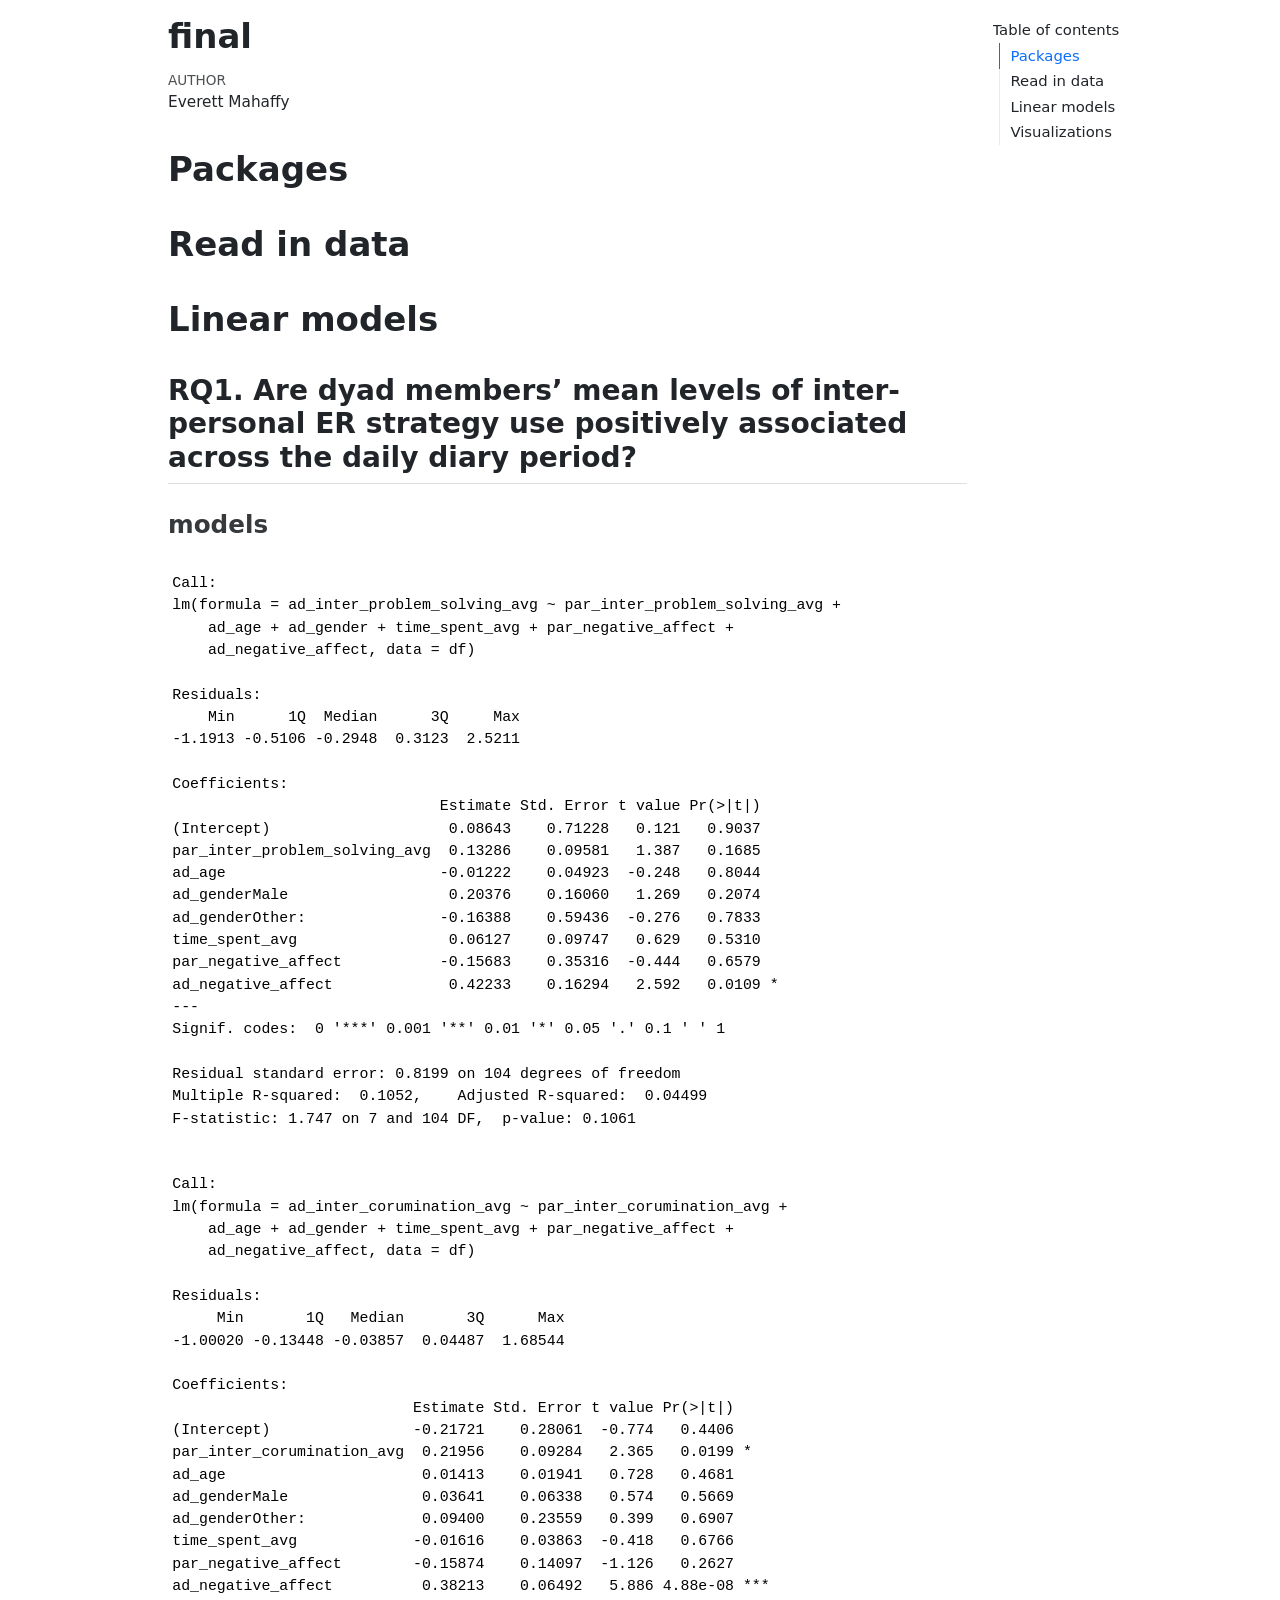
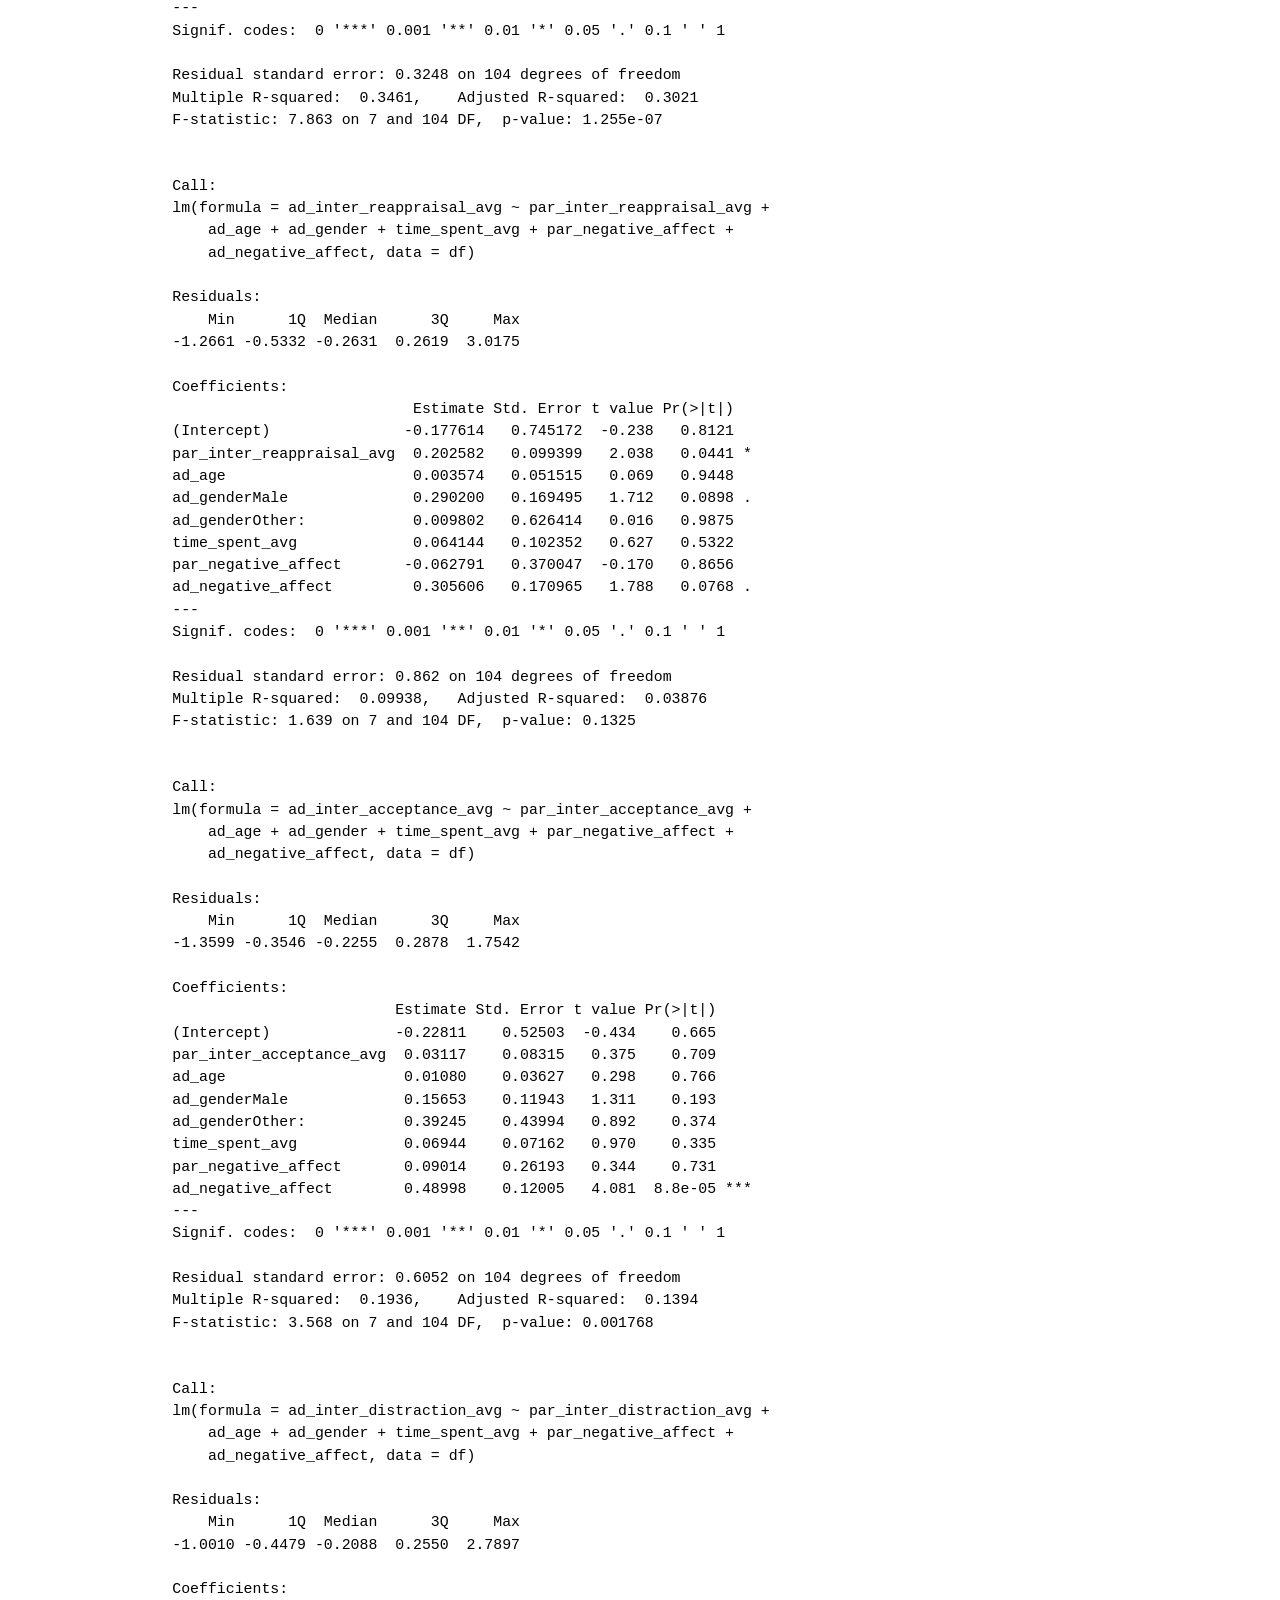
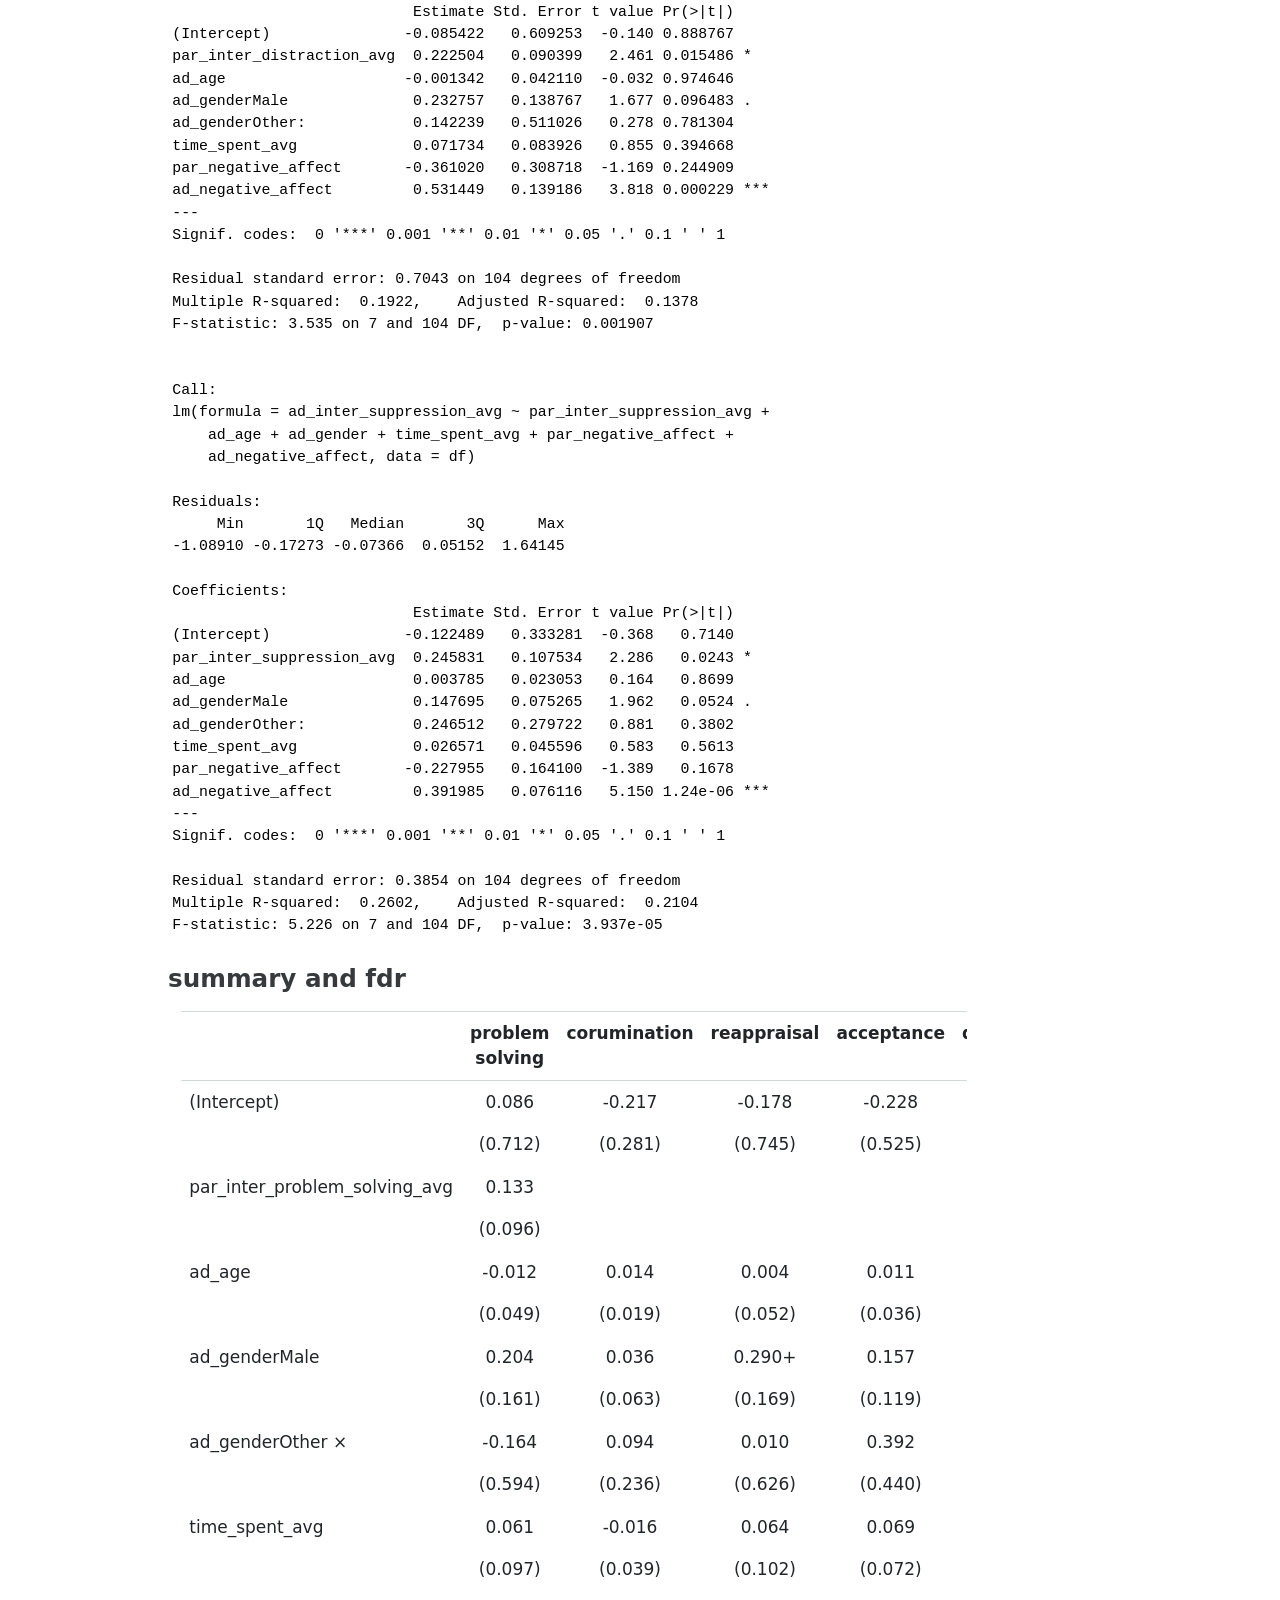
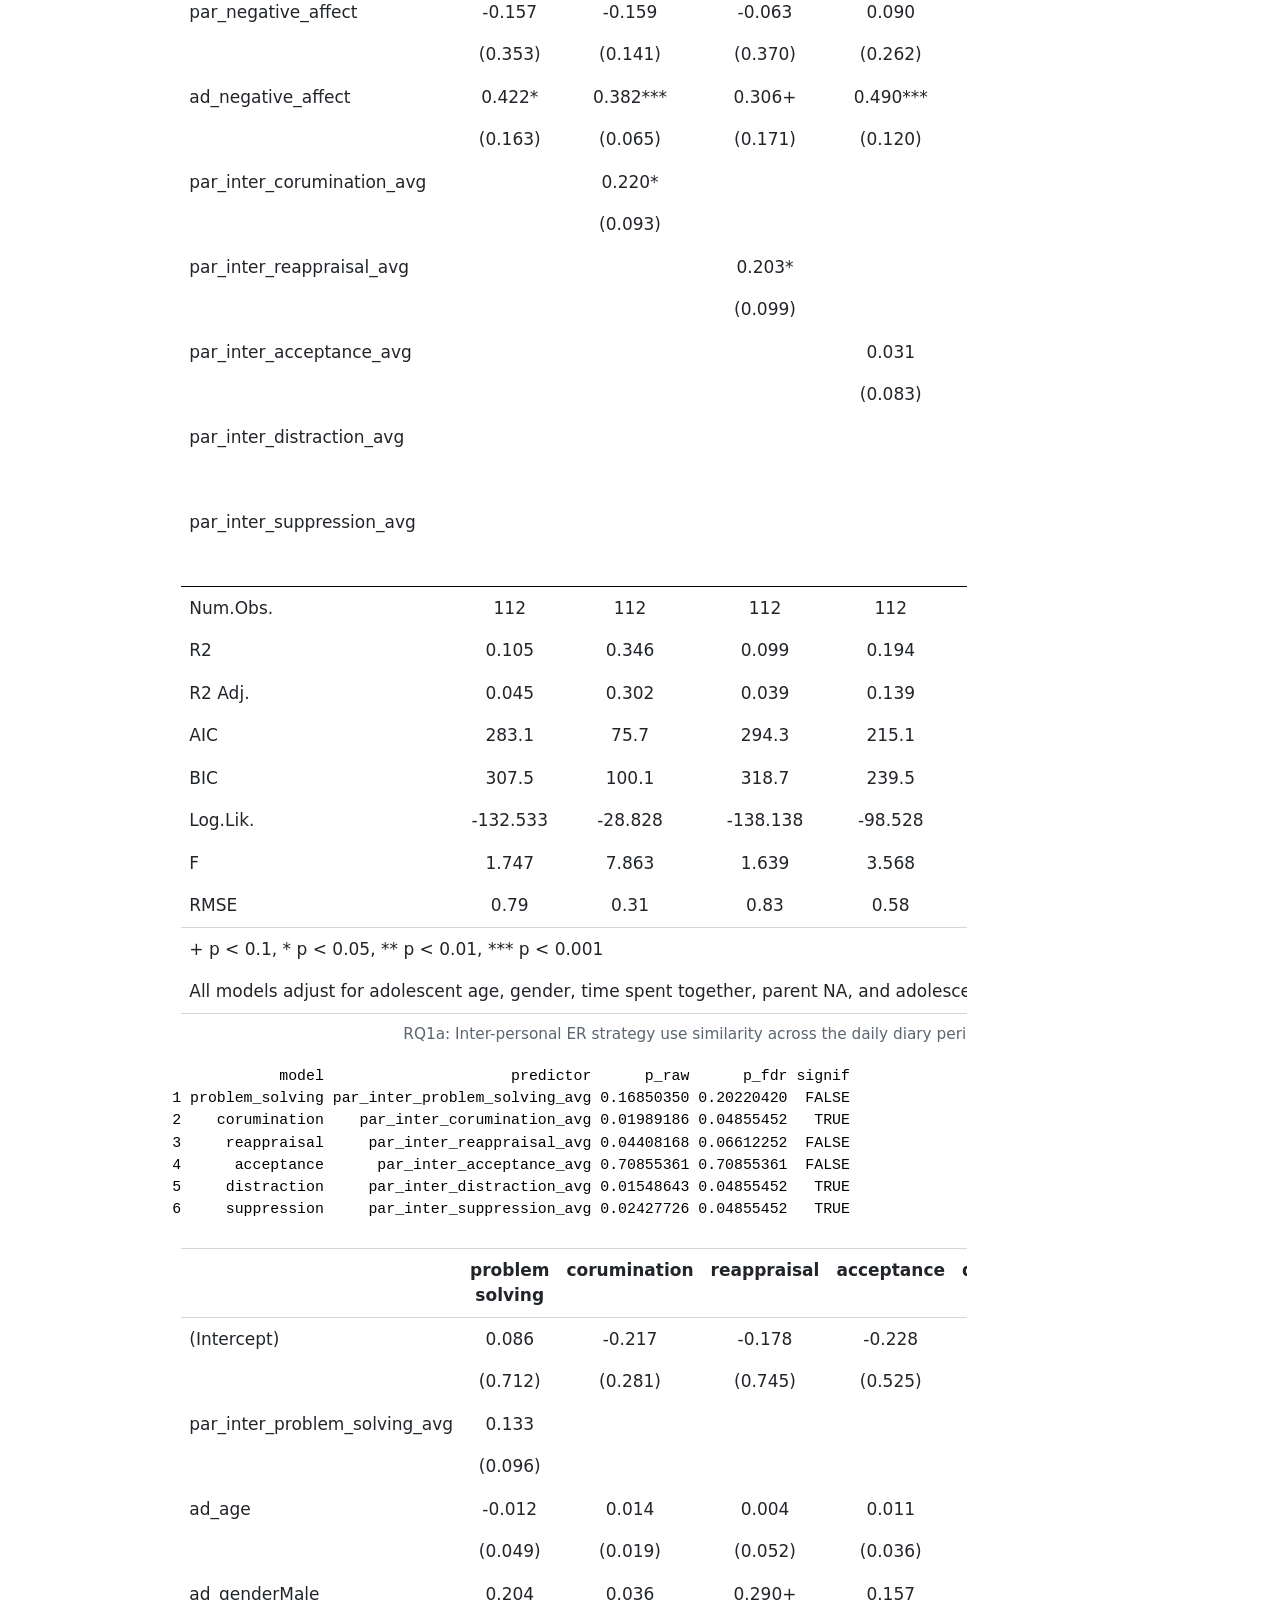
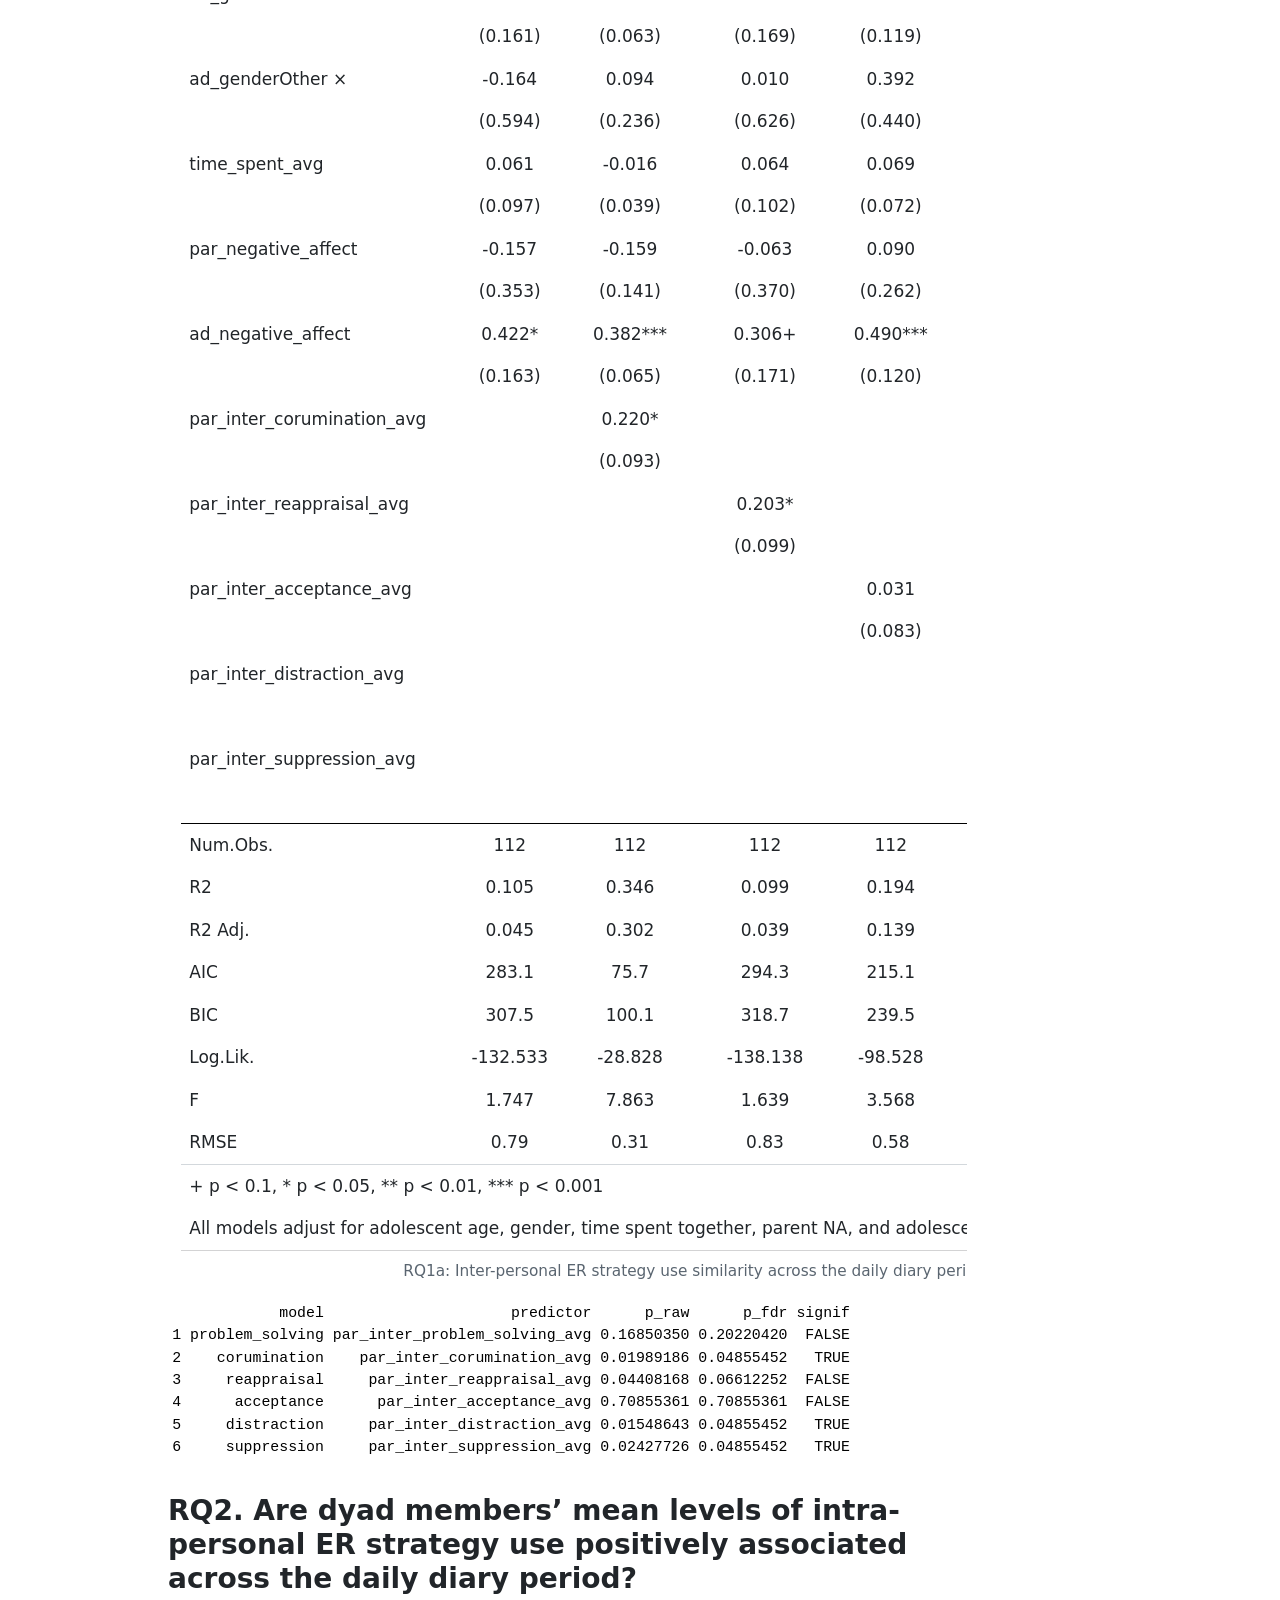
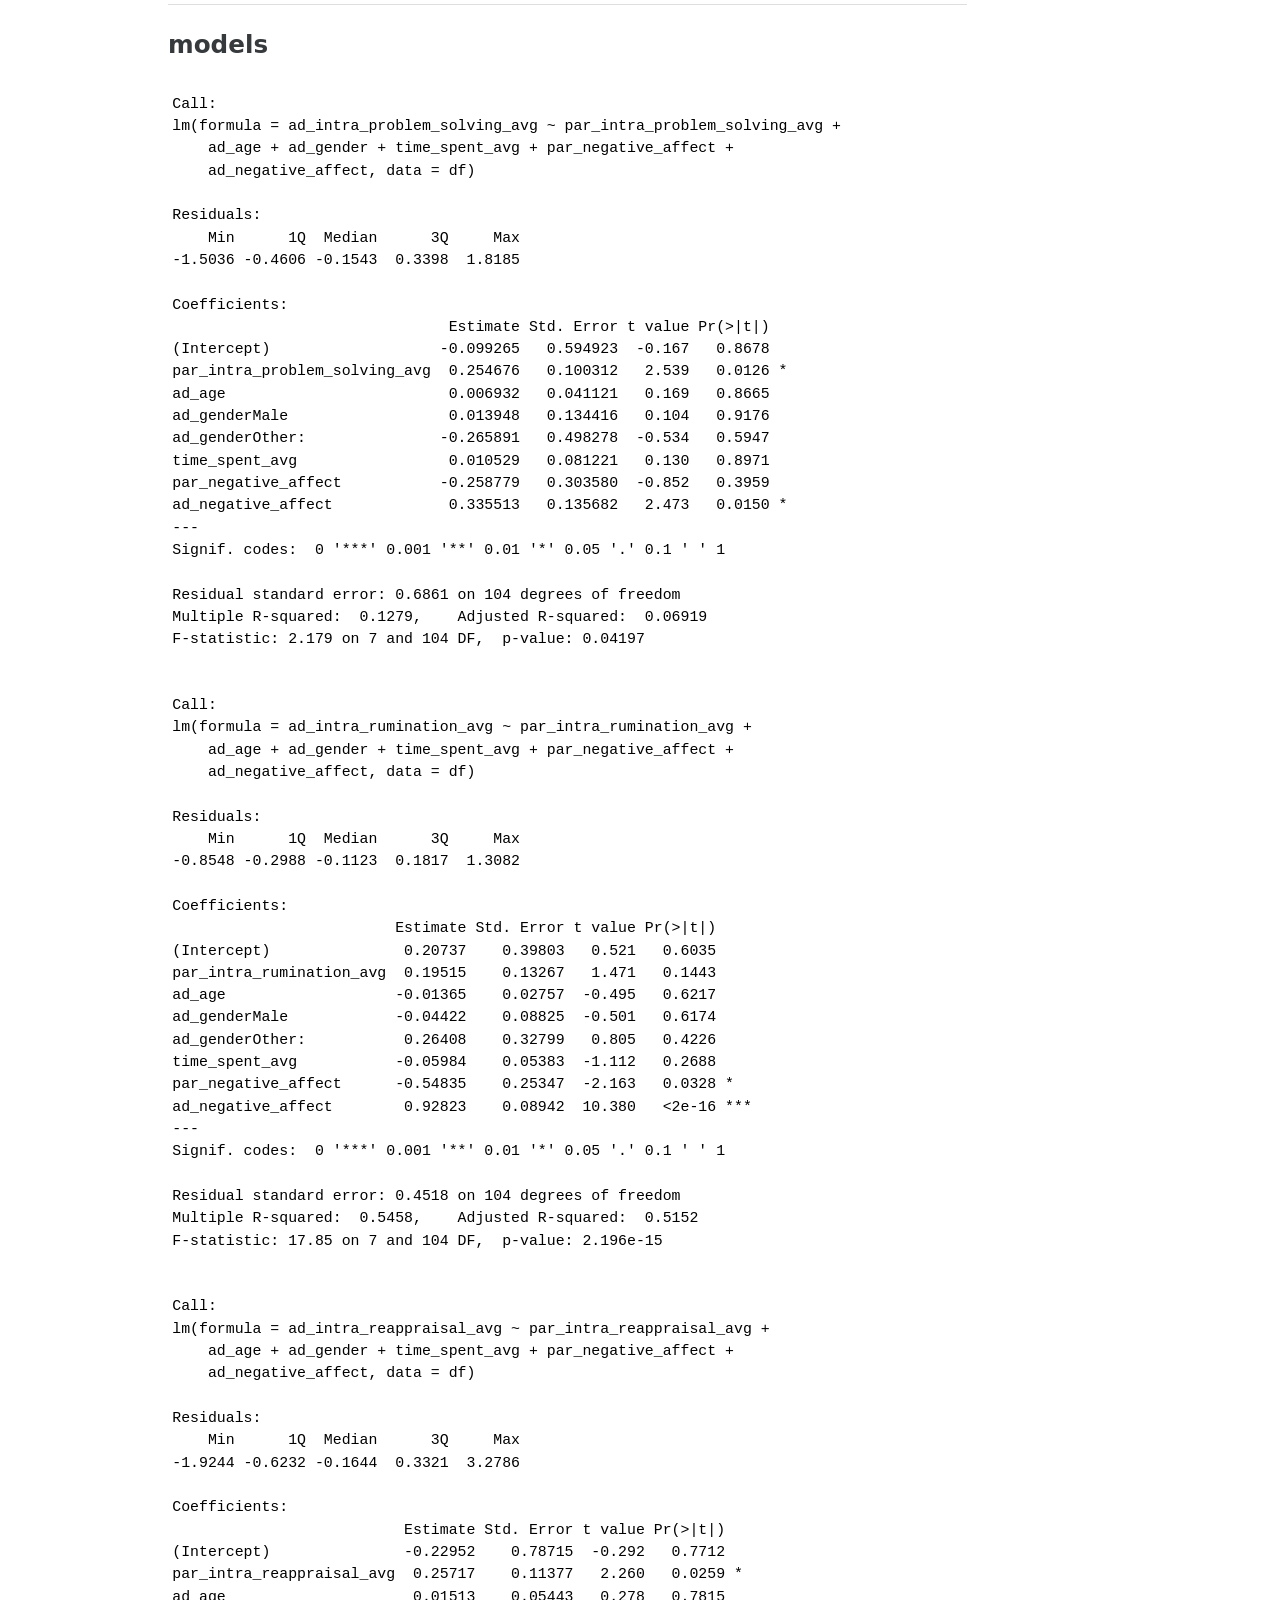
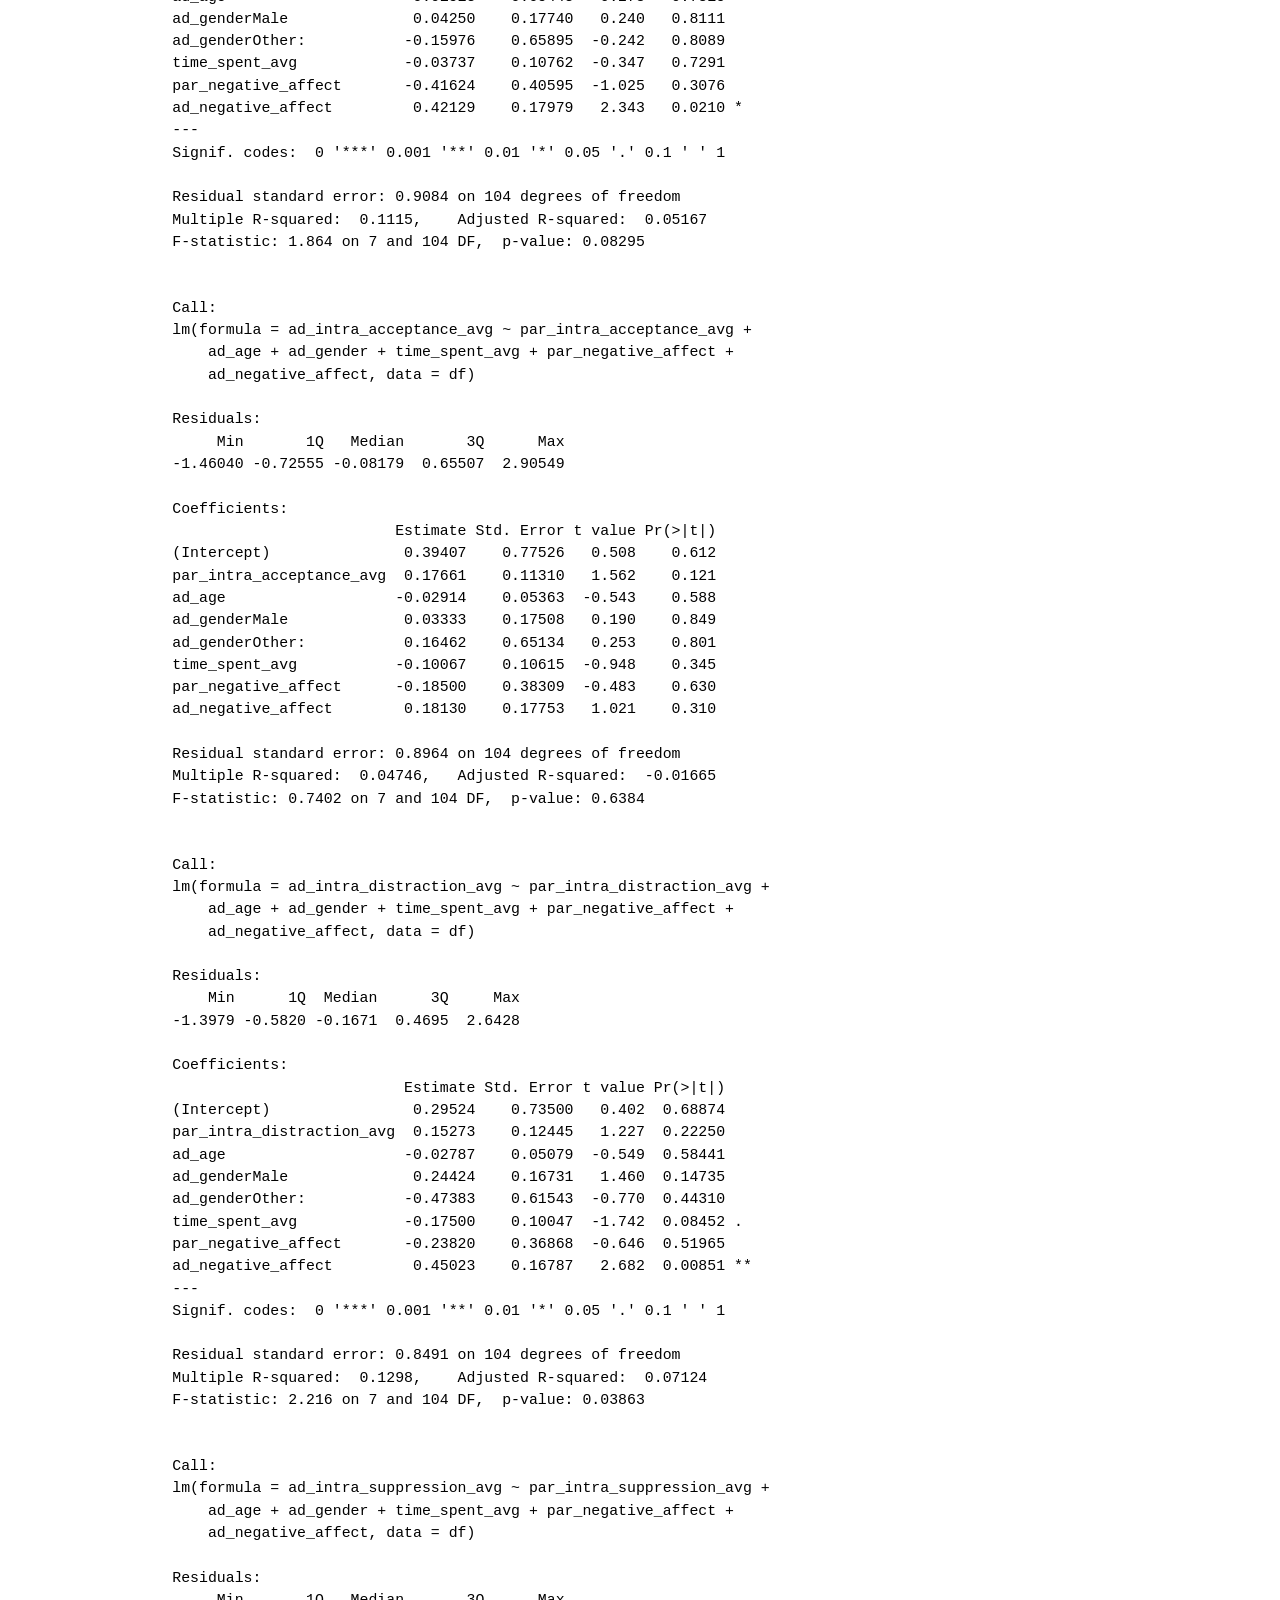
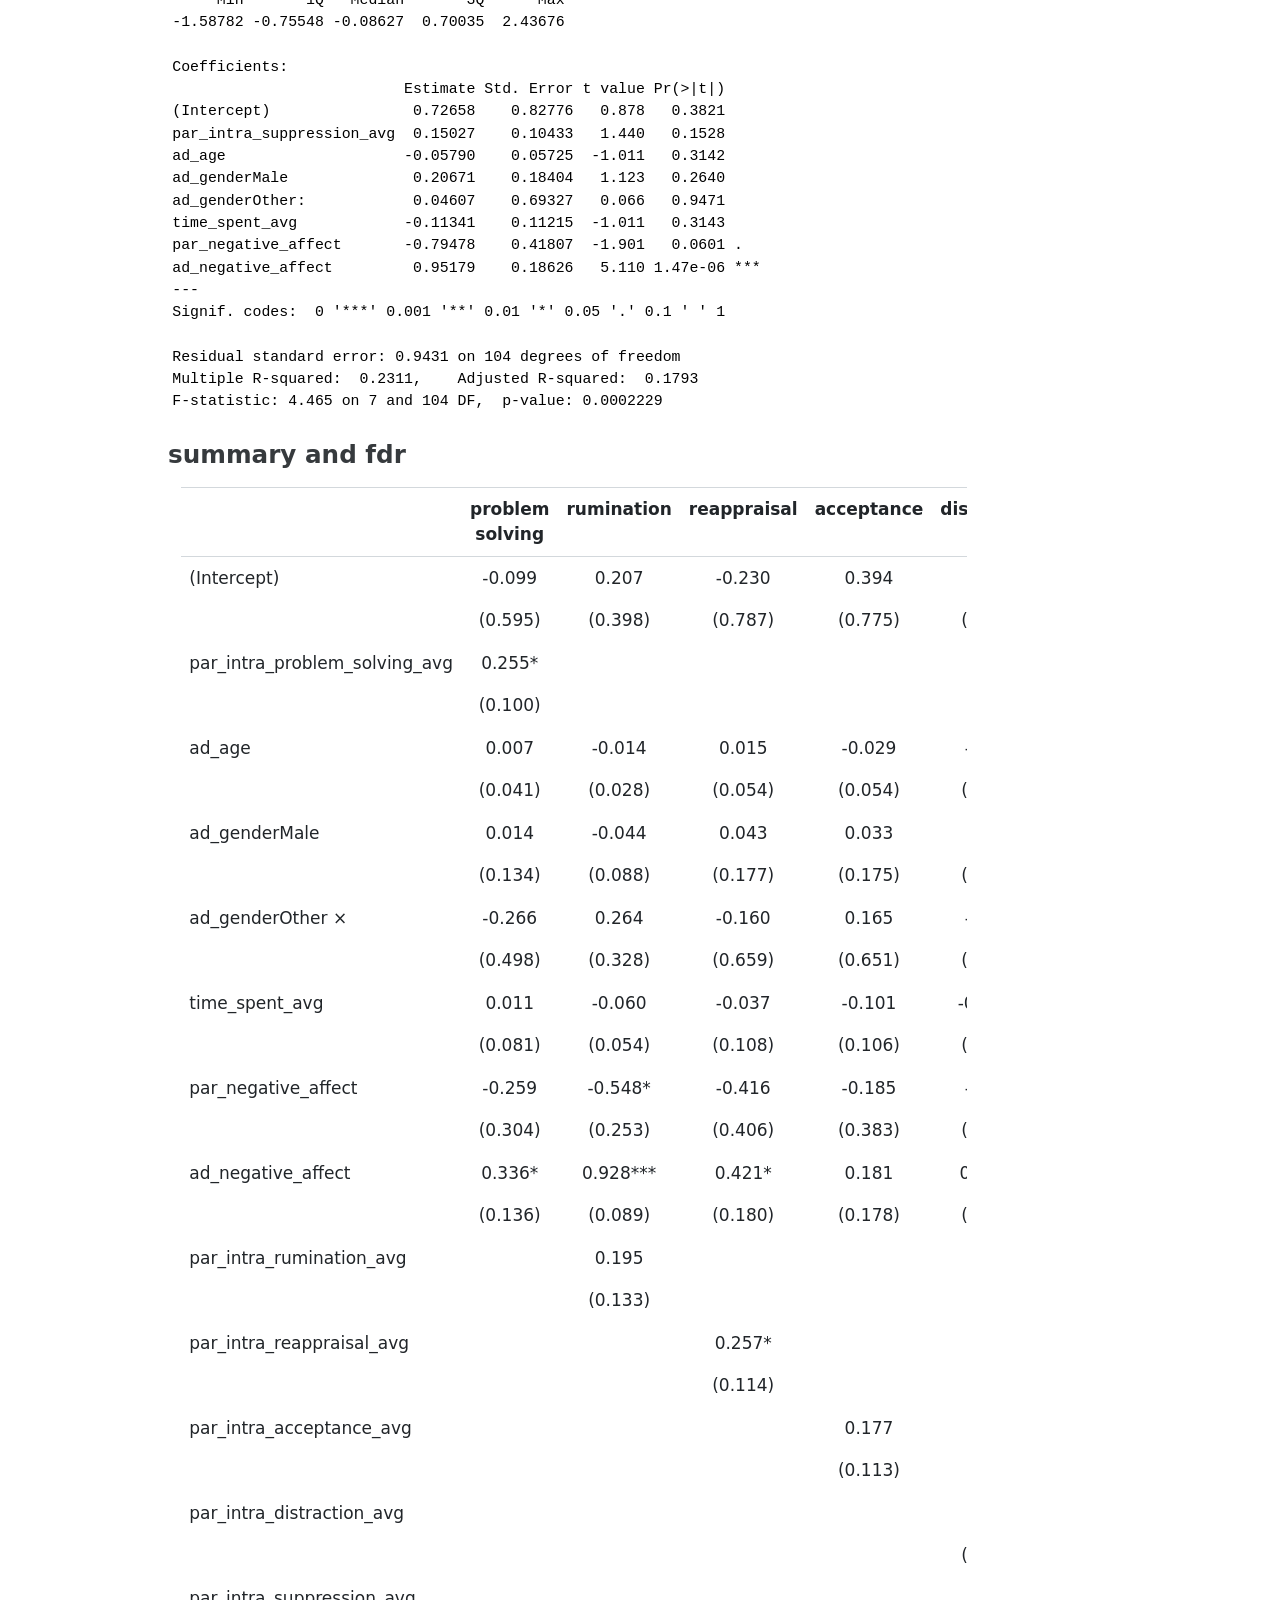
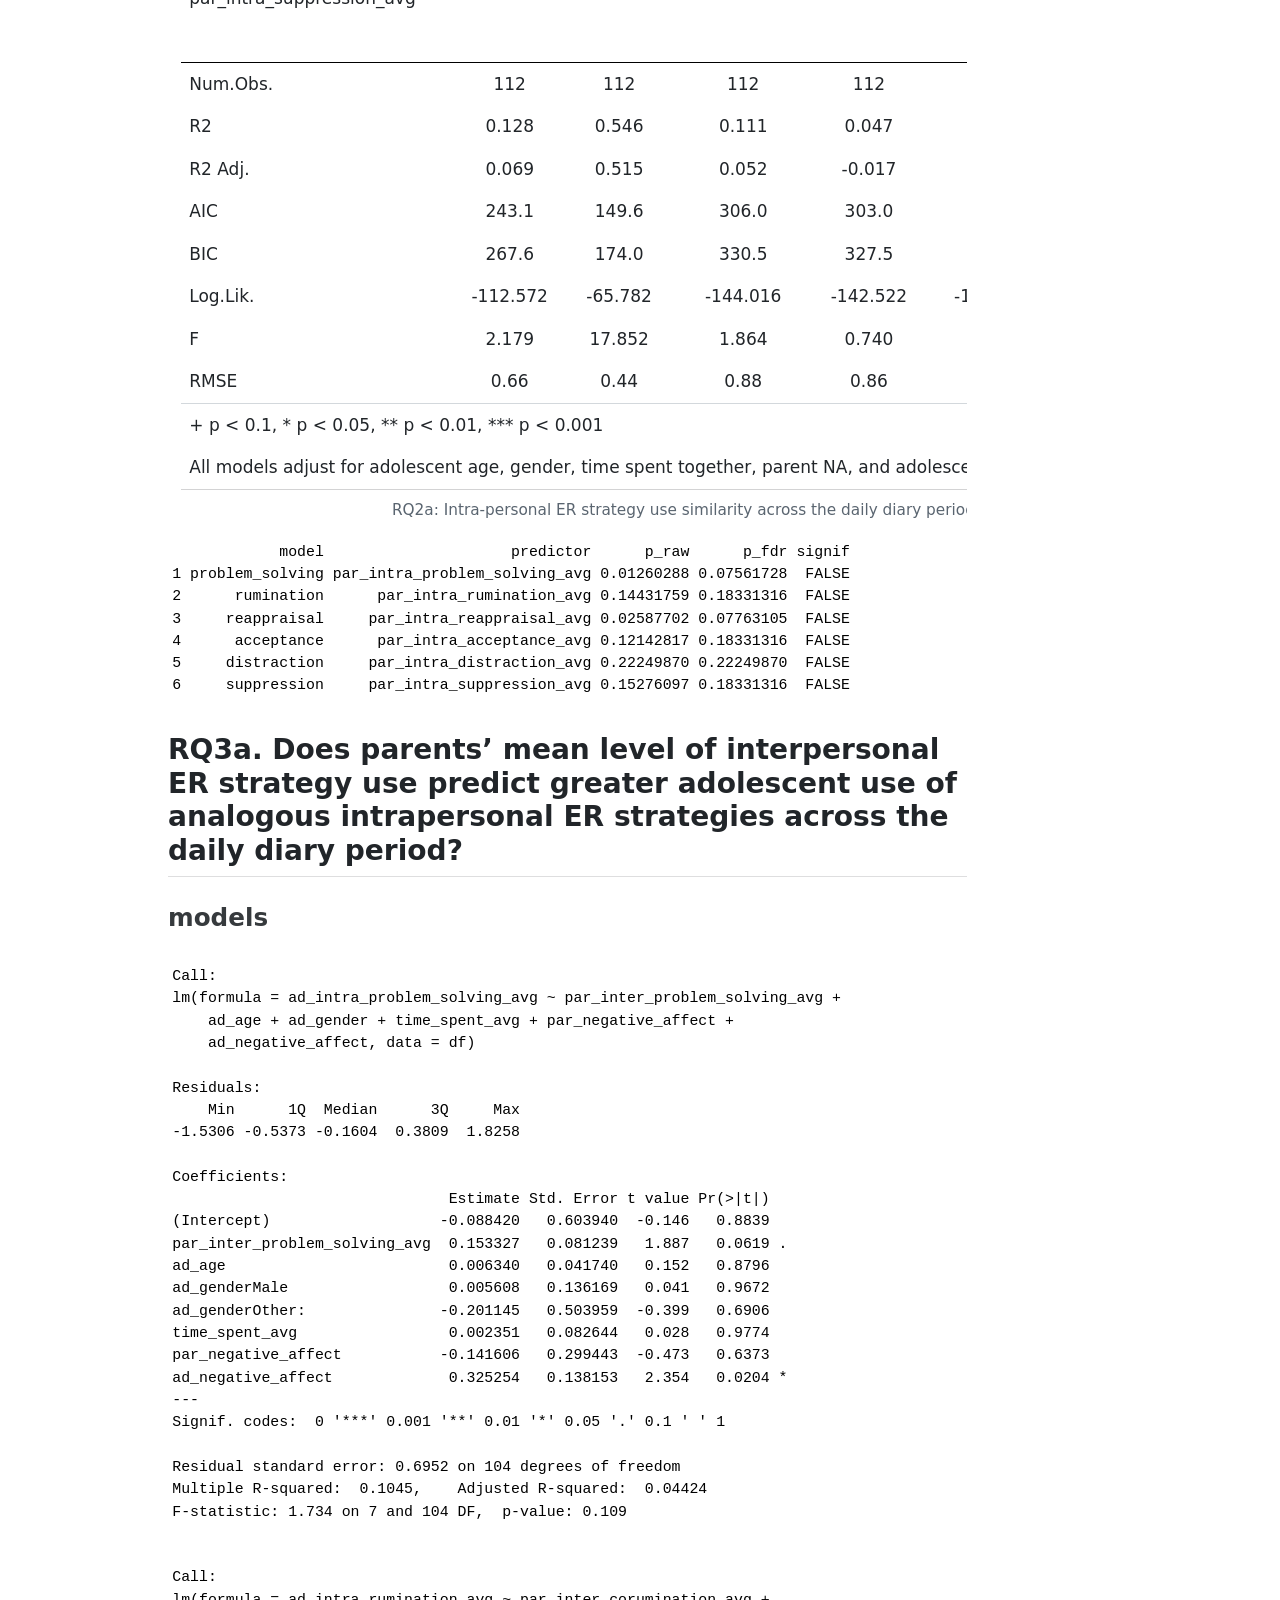
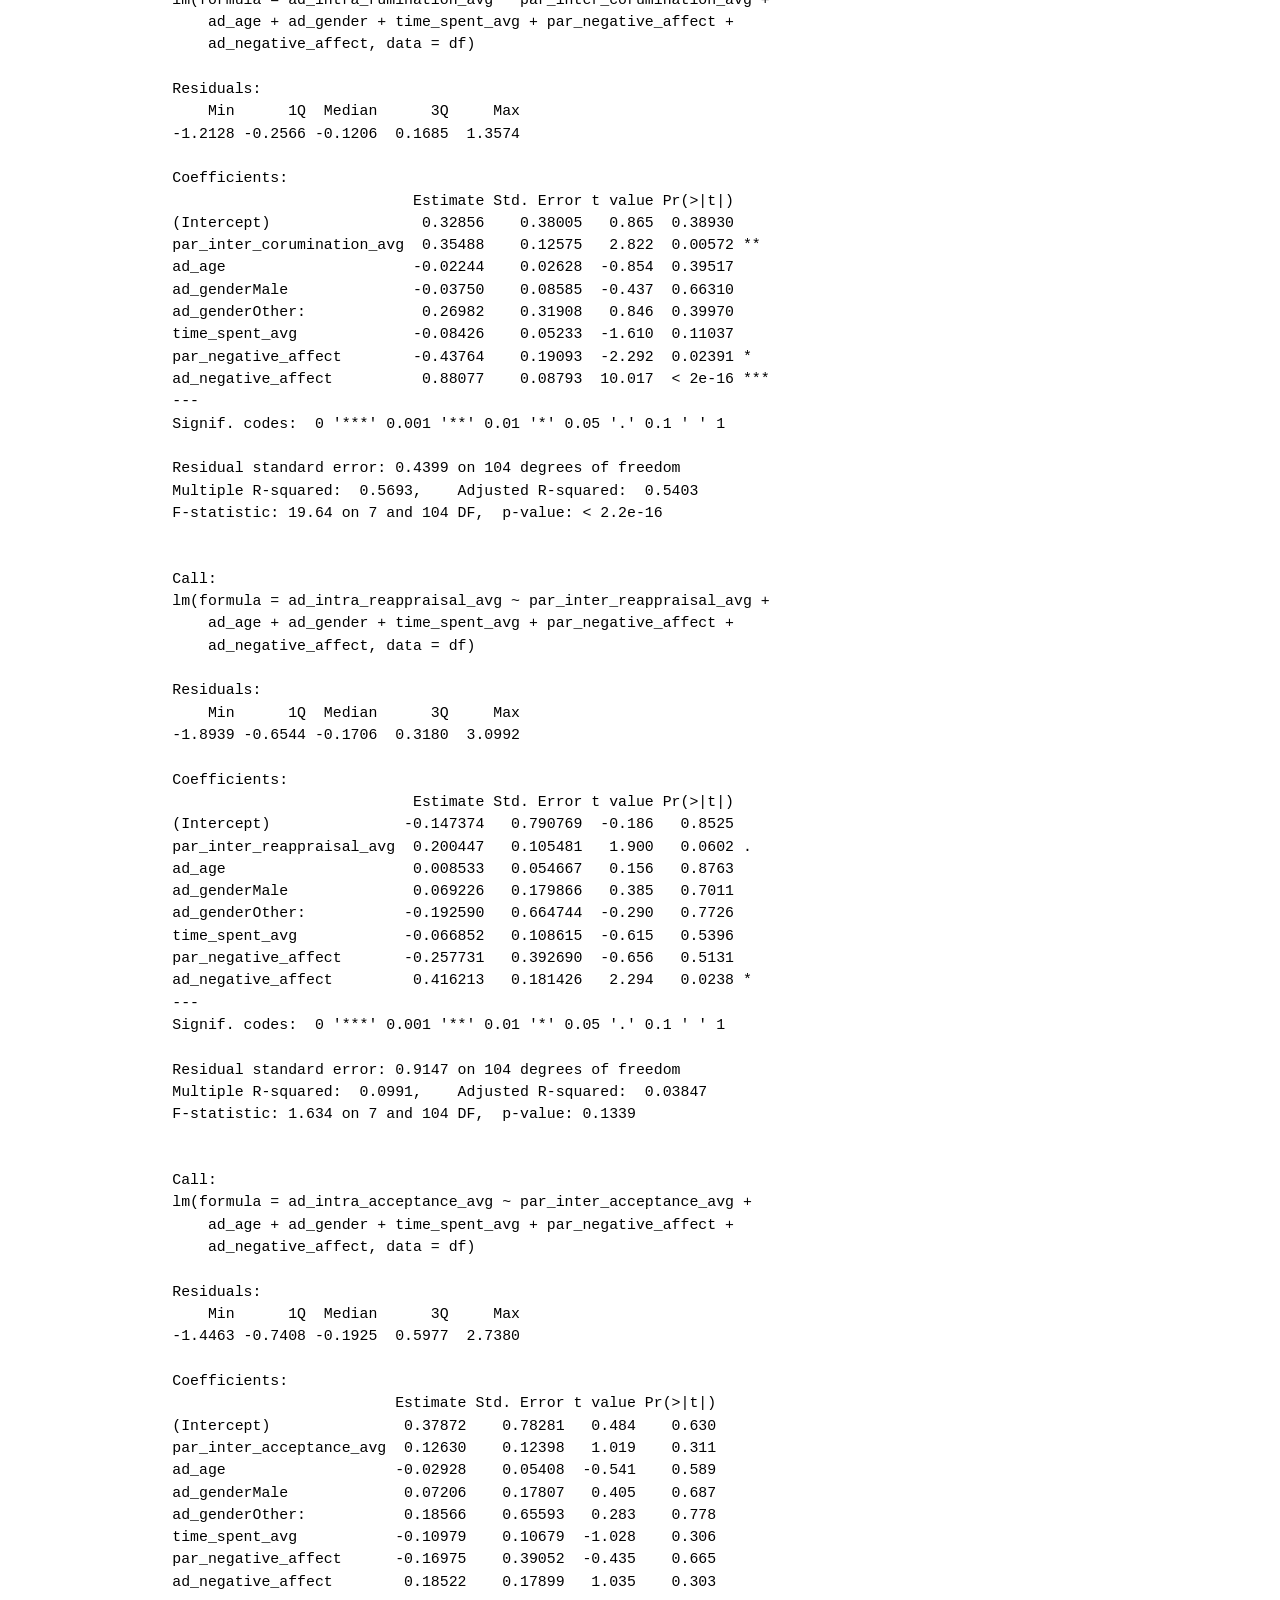
==== final.html @ c8db88d2 "Final html is ready" ====
<!DOCTYPE html>
<html xmlns="http://www.w3.org/1999/xhtml" lang="en" xml:lang="en"><head>

<meta charset="utf-8">
<meta name="generator" content="quarto-1.6.42">

<meta name="viewport" content="width=device-width, initial-scale=1.0, user-scalable=yes">

<meta name="author" content="Everett Mahaffy">

<title>final</title>
<style>
code{white-space: pre-wrap;}
span.smallcaps{font-variant: small-caps;}
div.columns{display: flex; gap: min(4vw, 1.5em);}
div.column{flex: auto; overflow-x: auto;}
div.hanging-indent{margin-left: 1.5em; text-indent: -1.5em;}
ul.task-list{list-style: none;}
ul.task-list li input[type="checkbox"] {
width: 0.8em;
margin: 0 0.8em 0.2em -1em;  vertical-align: middle;
}
</style>


<script>/*!
 * clipboard.js v2.0.11
 * https://clipboardjs.com/
 *
 * Licensed MIT © Zeno Rocha
 */
!function(t,e){"object"==typeof exports&&"object"==typeof module?module.exports=e():"function"==typeof define&&define.amd?define([],e):"object"==typeof exports?exports.ClipboardJS=e():t.ClipboardJS=e()}(this,function(){return n={686:function(t,e,n){"use strict";n.d(e,{default:function(){return b}});var e=n(279),i=n.n(e),e=n(370),u=n.n(e),e=n(817),r=n.n(e);function c(t){try{return document.execCommand(t)}catch(t){return}}var a=function(t){t=r()(t);return c("cut"),t};function o(t,e){var n,o,t=(n=t,o="rtl"===document.documentElement.getAttribute("dir"),(t=document.createElement("textarea")).style.fontSize="12pt",t.style.border="0",t.style.padding="0",t.style.margin="0",t.style.position="absolute",t.style[o?"right":"left"]="-9999px",o=window.pageYOffset||document.documentElement.scrollTop,t.style.top="".concat(o,"px"),t.setAttribute("readonly",""),t.value=n,t);return e.container.appendChild(t),e=r()(t),c("copy"),t.remove(),e}var f=function(t){var e=1<arguments.length&&void 0!==arguments[1]?arguments[1]:{container:document.body},n="";return"string"==typeof t?n=o(t,e):t instanceof HTMLInputElement&&!["text","search","url","tel","password"].includes(null==t?void 0:t.type)?n=o(t.value,e):(n=r()(t),c("copy")),n};function l(t){return(l="function"==typeof Symbol&&"symbol"==typeof Symbol.iterator?function(t){return typeof t}:function(t){return t&&"function"==typeof Symbol&&t.constructor===Symbol&&t!==Symbol.prototype?"symbol":typeof t})(t)}var s=function(){var t=0<arguments.length&&void 0!==arguments[0]?arguments[0]:{},e=t.action,n=void 0===e?"copy":e,o=t.container,e=t.target,t=t.text;if("copy"!==n&&"cut"!==n)throw new Error('Invalid "action" value, use either "copy" or "cut"');if(void 0!==e){if(!e||"object"!==l(e)||1!==e.nodeType)throw new Error('Invalid "target" value, use a valid Element');if("copy"===n&&e.hasAttribute("disabled"))throw new Error('Invalid "target" attribute. Please use "readonly" instead of "disabled" attribute');if("cut"===n&&(e.hasAttribute("readonly")||e.hasAttribute("disabled")))throw new Error('Invalid "target" attribute. You can\'t cut text from elements with "readonly" or "disabled" attributes')}return t?f(t,{container:o}):e?"cut"===n?a(e):f(e,{container:o}):void 0};function p(t){return(p="function"==typeof Symbol&&"symbol"==typeof Symbol.iterator?function(t){return typeof t}:function(t){return t&&"function"==typeof Symbol&&t.constructor===Symbol&&t!==Symbol.prototype?"symbol":typeof t})(t)}function d(t,e){for(var n=0;n<e.length;n++){var o=e[n];o.enumerable=o.enumerable||!1,o.configurable=!0,"value"in o&&(o.writable=!0),Object.defineProperty(t,o.key,o)}}function y(t,e){return(y=Object.setPrototypeOf||function(t,e){return t.__proto__=e,t})(t,e)}function h(n){var o=function(){if("undefined"==typeof Reflect||!Reflect.construct)return!1;if(Reflect.construct.sham)return!1;if("function"==typeof Proxy)return!0;try{return Date.prototype.toString.call(Reflect.construct(Date,[],function(){})),!0}catch(t){return!1}}();return function(){var t,e=v(n);return t=o?(t=v(this).constructor,Reflect.construct(e,arguments,t)):e.apply(this,arguments),e=this,!(t=t)||"object"!==p(t)&&"function"!=typeof t?function(t){if(void 0!==t)return t;throw new ReferenceError("this hasn't been initialised - super() hasn't been called")}(e):t}}function v(t){return(v=Object.setPrototypeOf?Object.getPrototypeOf:function(t){return t.__proto__||Object.getPrototypeOf(t)})(t)}function m(t,e){t="data-clipboard-".concat(t);if(e.hasAttribute(t))return e.getAttribute(t)}var b=function(){!function(t,e){if("function"!=typeof e&&null!==e)throw new TypeError("Super expression must either be null or a function");t.prototype=Object.create(e&&e.prototype,{constructor:{value:t,writable:!0,configurable:!0}}),e&&y(t,e)}(r,i());var t,e,n,o=h(r);function r(t,e){var n;return function(t){if(!(t instanceof r))throw new TypeError("Cannot call a class as a function")}(this),(n=o.call(this)).resolveOptions(e),n.listenClick(t),n}return t=r,n=[{key:"copy",value:function(t){var e=1<arguments.length&&void 0!==arguments[1]?arguments[1]:{container:document.body};return f(t,e)}},{key:"cut",value:function(t){return a(t)}},{key:"isSupported",value:function(){var t=0<arguments.length&&void 0!==arguments[0]?arguments[0]:["copy","cut"],t="string"==typeof t?[t]:t,e=!!document.queryCommandSupported;return t.forEach(function(t){e=e&&!!document.queryCommandSupported(t)}),e}}],(e=[{key:"resolveOptions",value:function(){var t=0<arguments.length&&void 0!==arguments[0]?arguments[0]:{};this.action="function"==typeof t.action?t.action:this.defaultAction,this.target="function"==typeof t.target?t.target:this.defaultTarget,this.text="function"==typeof t.text?t.text:this.defaultText,this.container="object"===p(t.container)?t.container:document.body}},{key:"listenClick",value:function(t){var e=this;this.listener=u()(t,"click",function(t){return e.onClick(t)})}},{key:"onClick",value:function(t){var e=t.delegateTarget||t.currentTarget,n=this.action(e)||"copy",t=s({action:n,container:this.container,target:this.target(e),text:this.text(e)});this.emit(t?"success":"error",{action:n,text:t,trigger:e,clearSelection:function(){e&&e.focus(),window.getSelection().removeAllRanges()}})}},{key:"defaultAction",value:function(t){return m("action",t)}},{key:"defaultTarget",value:function(t){t=m("target",t);if(t)return document.querySelector(t)}},{key:"defaultText",value:function(t){return m("text",t)}},{key:"destroy",value:function(){this.listener.destroy()}}])&&d(t.prototype,e),n&&d(t,n),r}()},828:function(t){var e;"undefined"==typeof Element||Element.prototype.matches||((e=Element.prototype).matches=e.matchesSelector||e.mozMatchesSelector||e.msMatchesSelector||e.oMatchesSelector||e.webkitMatchesSelector),t.exports=function(t,e){for(;t&&9!==t.nodeType;){if("function"==typeof t.matches&&t.matches(e))return t;t=t.parentNode}}},438:function(t,e,n){var u=n(828);function i(t,e,n,o,r){var i=function(e,n,t,o){return function(t){t.delegateTarget=u(t.target,n),t.delegateTarget&&o.call(e,t)}}.apply(this,arguments);return t.addEventListener(n,i,r),{destroy:function(){t.removeEventListener(n,i,r)}}}t.exports=function(t,e,n,o,r){return"function"==typeof t.addEventListener?i.apply(null,arguments):"function"==typeof n?i.bind(null,document).apply(null,arguments):("string"==typeof t&&(t=document.querySelectorAll(t)),Array.prototype.map.call(t,function(t){return i(t,e,n,o,r)}))}},879:function(t,n){n.node=function(t){return void 0!==t&&t instanceof HTMLElement&&1===t.nodeType},n.nodeList=function(t){var e=Object.prototype.toString.call(t);return void 0!==t&&("[object NodeList]"===e||"[object HTMLCollection]"===e)&&"length"in t&&(0===t.length||n.node(t[0]))},n.string=function(t){return"string"==typeof t||t instanceof String},n.fn=function(t){return"[object Function]"===Object.prototype.toString.call(t)}},370:function(t,e,n){var f=n(879),l=n(438);t.exports=function(t,e,n){if(!t&&!e&&!n)throw new Error("Missing required arguments");if(!f.string(e))throw new TypeError("Second argument must be a String");if(!f.fn(n))throw new TypeError("Third argument must be a Function");if(f.node(t))return c=e,a=n,(u=t).addEventListener(c,a),{destroy:function(){u.removeEventListener(c,a)}};if(f.nodeList(t))return o=t,r=e,i=n,Array.prototype.forEach.call(o,function(t){t.addEventListener(r,i)}),{destroy:function(){Array.prototype.forEach.call(o,function(t){t.removeEventListener(r,i)})}};if(f.string(t))return t=t,e=e,n=n,l(document.body,t,e,n);throw new TypeError("First argument must be a String, HTMLElement, HTMLCollection, or NodeList");var o,r,i,u,c,a}},817:function(t){t.exports=function(t){var e,n="SELECT"===t.nodeName?(t.focus(),t.value):"INPUT"===t.nodeName||"TEXTAREA"===t.nodeName?((e=t.hasAttribute("readonly"))||t.setAttribute("readonly",""),t.select(),t.setSelectionRange(0,t.value.length),e||t.removeAttribute("readonly"),t.value):(t.hasAttribute("contenteditable")&&t.focus(),n=window.getSelection(),(e=document.createRange()).selectNodeContents(t),n.removeAllRanges(),n.addRange(e),n.toString());return n}},279:function(t){function e(){}e.prototype={on:function(t,e,n){var o=this.e||(this.e={});return(o[t]||(o[t]=[])).push({fn:e,ctx:n}),this},once:function(t,e,n){var o=this;function r(){o.off(t,r),e.apply(n,arguments)}return r._=e,this.on(t,r,n)},emit:function(t){for(var e=[].slice.call(arguments,1),n=((this.e||(this.e={}))[t]||[]).slice(),o=0,r=n.length;o<r;o++)n[o].fn.apply(n[o].ctx,e);return this},off:function(t,e){var n=this.e||(this.e={}),o=n[t],r=[];if(o&&e)for(var i=0,u=o.length;i<u;i++)o[i].fn!==e&&o[i].fn._!==e&&r.push(o[i]);return r.length?n[t]=r:delete n[t],this}},t.exports=e,t.exports.TinyEmitter=e}},r={},o.n=function(t){var e=t&&t.__esModule?function(){return t.default}:function(){return t};return o.d(e,{a:e}),e},o.d=function(t,e){for(var n in e)o.o(e,n)&&!o.o(t,n)&&Object.defineProperty(t,n,{enumerable:!0,get:e[n]})},o.o=function(t,e){return Object.prototype.hasOwnProperty.call(t,e)},o(686).default;function o(t){if(r[t])return r[t].exports;var e=r[t]={exports:{}};return n[t](e,e.exports,o),e.exports}var n,r});</script>
<script>const sectionChanged = new CustomEvent("quarto-sectionChanged", {
  detail: {},
  bubbles: true,
  cancelable: false,
  composed: false,
});

const layoutMarginEls = () => {
  // Find any conflicting margin elements and add margins to the
  // top to prevent overlap
  const marginChildren = window.document.querySelectorAll(
    ".column-margin.column-container > *, .margin-caption, .aside"
  );

  let lastBottom = 0;
  for (const marginChild of marginChildren) {
    if (marginChild.offsetParent !== null) {
      // clear the top margin so we recompute it
      marginChild.style.marginTop = null;
      const top = marginChild.getBoundingClientRect().top + window.scrollY;
      if (top < lastBottom) {
        const marginChildStyle = window.getComputedStyle(marginChild);
        const marginBottom = parseFloat(marginChildStyle["marginBottom"]);
        const margin = lastBottom - top + marginBottom;
        marginChild.style.marginTop = `${margin}px`;
      }
      const styles = window.getComputedStyle(marginChild);
      const marginTop = parseFloat(styles["marginTop"]);
      lastBottom = top + marginChild.getBoundingClientRect().height + marginTop;
    }
  }
};

window.document.addEventListener("DOMContentLoaded", function (_event) {
  // Recompute the position of margin elements anytime the body size changes
  if (window.ResizeObserver) {
    const resizeObserver = new window.ResizeObserver(
      throttle(() => {
        layoutMarginEls();
        if (
          window.document.body.getBoundingClientRect().width < 990 &&
          isReaderMode()
        ) {
          quartoToggleReader();
        }
      }, 50)
    );
    resizeObserver.observe(window.document.body);
  }

  const tocEl = window.document.querySelector('nav.toc-active[role="doc-toc"]');
  const sidebarEl = window.document.getElementById("quarto-sidebar");
  const leftTocEl = window.document.getElementById("quarto-sidebar-toc-left");
  const marginSidebarEl = window.document.getElementById(
    "quarto-margin-sidebar"
  );
  // function to determine whether the element has a previous sibling that is active
  const prevSiblingIsActiveLink = (el) => {
    const sibling = el.previousElementSibling;
    if (sibling && sibling.tagName === "A") {
      return sibling.classList.contains("active");
    } else {
      return false;
    }
  };

  // fire slideEnter for bootstrap tab activations (for htmlwidget resize behavior)
  function fireSlideEnter(e) {
    const event = window.document.createEvent("Event");
    event.initEvent("slideenter", true, true);
    window.document.dispatchEvent(event);
  }
  const tabs = window.document.querySelectorAll('a[data-bs-toggle="tab"]');
  tabs.forEach((tab) => {
    tab.addEventListener("shown.bs.tab", fireSlideEnter);
  });

  // fire slideEnter for tabby tab activations (for htmlwidget resize behavior)
  document.addEventListener("tabby", fireSlideEnter, false);

  // Track scrolling and mark TOC links as active
  // get table of contents and sidebar (bail if we don't have at least one)
  const tocLinks = tocEl
    ? [...tocEl.querySelectorAll("a[data-scroll-target]")]
    : [];
  const makeActive = (link) => tocLinks[link].classList.add("active");
  const removeActive = (link) => tocLinks[link].classList.remove("active");
  const removeAllActive = () =>
    [...Array(tocLinks.length).keys()].forEach((link) => removeActive(link));

  // activate the anchor for a section associated with this TOC entry
  tocLinks.forEach((link) => {
    link.addEventListener("click", () => {
      if (link.href.indexOf("#") !== -1) {
        const anchor = link.href.split("#")[1];
        const heading = window.document.querySelector(
          `[data-anchor-id="${anchor}"]`
        );
        if (heading) {
          // Add the class
          heading.classList.add("reveal-anchorjs-link");

          // function to show the anchor
          const handleMouseout = () => {
            heading.classList.remove("reveal-anchorjs-link");
            heading.removeEventListener("mouseout", handleMouseout);
          };

          // add a function to clear the anchor when the user mouses out of it
          heading.addEventListener("mouseout", handleMouseout);
        }
      }
    });
  });

  const sections = tocLinks.map((link) => {
    const target = link.getAttribute("data-scroll-target");
    if (target.startsWith("#")) {
      return window.document.getElementById(decodeURI(`${target.slice(1)}`));
    } else {
      return window.document.querySelector(decodeURI(`${target}`));
    }
  });

  const sectionMargin = 200;
  let currentActive = 0;
  // track whether we've initialized state the first time
  let init = false;

  const updateActiveLink = () => {
    // The index from bottom to top (e.g. reversed list)
    let sectionIndex = -1;
    if (
      window.innerHeight + window.pageYOffset >=
      window.document.body.offsetHeight
    ) {
      // This is the no-scroll case where last section should be the active one
      sectionIndex = 0;
    } else {
      // This finds the last section visible on screen that should be made active
      sectionIndex = [...sections].reverse().findIndex((section) => {
        if (section) {
          return window.pageYOffset >= section.offsetTop - sectionMargin;
        } else {
          return false;
        }
      });
    }
    if (sectionIndex > -1) {
      const current = sections.length - sectionIndex - 1;
      if (current !== currentActive) {
        removeAllActive();
        currentActive = current;
        makeActive(current);
        if (init) {
          window.dispatchEvent(sectionChanged);
        }
        init = true;
      }
    }
  };

  const inHiddenRegion = (top, bottom, hiddenRegions) => {
    for (const region of hiddenRegions) {
      if (top <= region.bottom && bottom >= region.top) {
        return true;
      }
    }
    return false;
  };

  const categorySelector = "header.quarto-title-block .quarto-category";
  const activateCategories = (href) => {
    // Find any categories
    // Surround them with a link pointing back to:
    // #category=Authoring
    try {
      const categoryEls = window.document.querySelectorAll(categorySelector);
      for (const categoryEl of categoryEls) {
        const categoryText = categoryEl.textContent;
        if (categoryText) {
          const link = `${href}#category=${encodeURIComponent(categoryText)}`;
          const linkEl = window.document.createElement("a");
          linkEl.setAttribute("href", link);
          for (const child of categoryEl.childNodes) {
            linkEl.append(child);
          }
          categoryEl.appendChild(linkEl);
        }
      }
    } catch {
      // Ignore errors
    }
  };
  function hasTitleCategories() {
    return window.document.querySelector(categorySelector) !== null;
  }

  function offsetRelativeUrl(url) {
    const offset = getMeta("quarto:offset");
    return offset ? offset + url : url;
  }

  function offsetAbsoluteUrl(url) {
    const offset = getMeta("quarto:offset");
    const baseUrl = new URL(offset, window.location);

    const projRelativeUrl = url.replace(baseUrl, "");
    if (projRelativeUrl.startsWith("/")) {
      return projRelativeUrl;
    } else {
      return "/" + projRelativeUrl;
    }
  }

  // read a meta tag value
  function getMeta(metaName) {
    const metas = window.document.getElementsByTagName("meta");
    for (let i = 0; i < metas.length; i++) {
      if (metas[i].getAttribute("name") === metaName) {
        return metas[i].getAttribute("content");
      }
    }
    return "";
  }

  async function findAndActivateCategories() {
    // Categories search with listing only use path without query
    const currentPagePath = offsetAbsoluteUrl(
      window.location.origin + window.location.pathname
    );
    const response = await fetch(offsetRelativeUrl("listings.json"));
    if (response.status == 200) {
      return response.json().then(function (listingPaths) {
        const listingHrefs = [];
        for (const listingPath of listingPaths) {
          const pathWithoutLeadingSlash = listingPath.listing.substring(1);
          for (const item of listingPath.items) {
            if (
              item === currentPagePath ||
              item === currentPagePath + "index.html"
            ) {
              // Resolve this path against the offset to be sure
              // we already are using the correct path to the listing
              // (this adjusts the listing urls to be rooted against
              // whatever root the page is actually running against)
              const relative = offsetRelativeUrl(pathWithoutLeadingSlash);
              const baseUrl = window.location;
              const resolvedPath = new URL(relative, baseUrl);
              listingHrefs.push(resolvedPath.pathname);
              break;
            }
          }
        }

        // Look up the tree for a nearby linting and use that if we find one
        const nearestListing = findNearestParentListing(
          offsetAbsoluteUrl(window.location.pathname),
          listingHrefs
        );
        if (nearestListing) {
          activateCategories(nearestListing);
        } else {
          // See if the referrer is a listing page for this item
          const referredRelativePath = offsetAbsoluteUrl(document.referrer);
          const referrerListing = listingHrefs.find((listingHref) => {
            const isListingReferrer =
              listingHref === referredRelativePath ||
              listingHref === referredRelativePath + "index.html";
            return isListingReferrer;
          });

          if (referrerListing) {
            // Try to use the referrer if possible
            activateCategories(referrerListing);
          } else if (listingHrefs.length > 0) {
            // Otherwise, just fall back to the first listing
            activateCategories(listingHrefs[0]);
          }
        }
      });
    }
  }
  if (hasTitleCategories()) {
    findAndActivateCategories();
  }

  const findNearestParentListing = (href, listingHrefs) => {
    if (!href || !listingHrefs) {
      return undefined;
    }
    // Look up the tree for a nearby linting and use that if we find one
    const relativeParts = href.substring(1).split("/");
    while (relativeParts.length > 0) {
      const path = relativeParts.join("/");
      for (const listingHref of listingHrefs) {
        if (listingHref.startsWith(path)) {
          return listingHref;
        }
      }
      relativeParts.pop();
    }

    return undefined;
  };

  const manageSidebarVisiblity = (el, placeholderDescriptor) => {
    let isVisible = true;
    let elRect;

    return (hiddenRegions) => {
      if (el === null) {
        return;
      }

      // Find the last element of the TOC
      const lastChildEl = el.lastElementChild;

      if (lastChildEl) {
        // Converts the sidebar to a menu
        const convertToMenu = () => {
          for (const child of el.children) {
            child.style.opacity = 0;
            child.style.overflow = "hidden";
            child.style.pointerEvents = "none";
          }

          nexttick(() => {
            const toggleContainer = window.document.createElement("div");
            toggleContainer.style.width = "100%";
            toggleContainer.classList.add("zindex-over-content");
            toggleContainer.classList.add("quarto-sidebar-toggle");
            toggleContainer.classList.add("headroom-target"); // Marks this to be managed by headeroom
            toggleContainer.id = placeholderDescriptor.id;
            toggleContainer.style.position = "fixed";

            const toggleIcon = window.document.createElement("i");
            toggleIcon.classList.add("quarto-sidebar-toggle-icon");
            toggleIcon.classList.add("bi");
            toggleIcon.classList.add("bi-caret-down-fill");

            const toggleTitle = window.document.createElement("div");
            const titleEl = window.document.body.querySelector(
              placeholderDescriptor.titleSelector
            );
            if (titleEl) {
              toggleTitle.append(
                titleEl.textContent || titleEl.innerText,
                toggleIcon
              );
            }
            toggleTitle.classList.add("zindex-over-content");
            toggleTitle.classList.add("quarto-sidebar-toggle-title");
            toggleContainer.append(toggleTitle);

            const toggleContents = window.document.createElement("div");
            toggleContents.classList = el.classList;
            toggleContents.classList.add("zindex-over-content");
            toggleContents.classList.add("quarto-sidebar-toggle-contents");
            for (const child of el.children) {
              if (child.id === "toc-title") {
                continue;
              }

              const clone = child.cloneNode(true);
              clone.style.opacity = 1;
              clone.style.pointerEvents = null;
              clone.style.display = null;
              toggleContents.append(clone);
            }
            toggleContents.style.height = "0px";
            const positionToggle = () => {
              // position the element (top left of parent, same width as parent)
              if (!elRect) {
                elRect = el.getBoundingClientRect();
              }
              toggleContainer.style.left = `${elRect.left}px`;
              toggleContainer.style.top = `${elRect.top}px`;
              toggleContainer.style.width = `${elRect.width}px`;
            };
            positionToggle();

            toggleContainer.append(toggleContents);
            el.parentElement.prepend(toggleContainer);

            // Process clicks
            let tocShowing = false;
            // Allow the caller to control whether this is dismissed
            // when it is clicked (e.g. sidebar navigation supports
            // opening and closing the nav tree, so don't dismiss on click)
            const clickEl = placeholderDescriptor.dismissOnClick
              ? toggleContainer
              : toggleTitle;

            const closeToggle = () => {
              if (tocShowing) {
                toggleContainer.classList.remove("expanded");
                toggleContents.style.height = "0px";
                tocShowing = false;
              }
            };

            // Get rid of any expanded toggle if the user scrolls
            window.document.addEventListener(
              "scroll",
              throttle(() => {
                closeToggle();
              }, 50)
            );

            // Handle positioning of the toggle
            window.addEventListener(
              "resize",
              throttle(() => {
                elRect = undefined;
                positionToggle();
              }, 50)
            );

            window.addEventListener("quarto-hrChanged", () => {
              elRect = undefined;
            });

            // Process the click
            clickEl.onclick = () => {
              if (!tocShowing) {
                toggleContainer.classList.add("expanded");
                toggleContents.style.height = null;
                tocShowing = true;
              } else {
                closeToggle();
              }
            };
          });
        };

        // Converts a sidebar from a menu back to a sidebar
        const convertToSidebar = () => {
          for (const child of el.children) {
            child.style.opacity = 1;
            child.style.overflow = null;
            child.style.pointerEvents = null;
          }

          const placeholderEl = window.document.getElementById(
            placeholderDescriptor.id
          );
          if (placeholderEl) {
            placeholderEl.remove();
          }

          el.classList.remove("rollup");
        };

        if (isReaderMode()) {
          convertToMenu();
          isVisible = false;
        } else {
          // Find the top and bottom o the element that is being managed
          const elTop = el.offsetTop;
          const elBottom =
            elTop + lastChildEl.offsetTop + lastChildEl.offsetHeight;

          if (!isVisible) {
            // If the element is current not visible reveal if there are
            // no conflicts with overlay regions
            if (!inHiddenRegion(elTop, elBottom, hiddenRegions)) {
              convertToSidebar();
              isVisible = true;
            }
          } else {
            // If the element is visible, hide it if it conflicts with overlay regions
            // and insert a placeholder toggle (or if we're in reader mode)
            if (inHiddenRegion(elTop, elBottom, hiddenRegions)) {
              convertToMenu();
              isVisible = false;
            }
          }
        }
      }
    };
  };

  const tabEls = document.querySelectorAll('a[data-bs-toggle="tab"]');
  for (const tabEl of tabEls) {
    const id = tabEl.getAttribute("data-bs-target");
    if (id) {
      const columnEl = document.querySelector(
        `${id} .column-margin, .tabset-margin-content`
      );
      if (columnEl)
        tabEl.addEventListener("shown.bs.tab", function (event) {
          const el = event.srcElement;
          if (el) {
            const visibleCls = `${el.id}-margin-content`;
            // walk up until we find a parent tabset
            let panelTabsetEl = el.parentElement;
            while (panelTabsetEl) {
              if (panelTabsetEl.classList.contains("panel-tabset")) {
                break;
              }
              panelTabsetEl = panelTabsetEl.parentElement;
            }

            if (panelTabsetEl) {
              const prevSib = panelTabsetEl.previousElementSibling;
              if (
                prevSib &&
                prevSib.classList.contains("tabset-margin-container")
              ) {
                const childNodes = prevSib.querySelectorAll(
                  ".tabset-margin-content"
                );
                for (const childEl of childNodes) {
                  if (childEl.classList.contains(visibleCls)) {
                    childEl.classList.remove("collapse");
                  } else {
                    childEl.classList.add("collapse");
                  }
                }
              }
            }
          }

          layoutMarginEls();
        });
    }
  }

  // Manage the visibility of the toc and the sidebar
  const marginScrollVisibility = manageSidebarVisiblity(marginSidebarEl, {
    id: "quarto-toc-toggle",
    titleSelector: "#toc-title",
    dismissOnClick: true,
  });
  const sidebarScrollVisiblity = manageSidebarVisiblity(sidebarEl, {
    id: "quarto-sidebarnav-toggle",
    titleSelector: ".title",
    dismissOnClick: false,
  });
  let tocLeftScrollVisibility;
  if (leftTocEl) {
    tocLeftScrollVisibility = manageSidebarVisiblity(leftTocEl, {
      id: "quarto-lefttoc-toggle",
      titleSelector: "#toc-title",
      dismissOnClick: true,
    });
  }

  // Find the first element that uses formatting in special columns
  const conflictingEls = window.document.body.querySelectorAll(
    '[class^="column-"], [class*=" column-"], aside, [class*="margin-caption"], [class*=" margin-caption"], [class*="margin-ref"], [class*=" margin-ref"]'
  );

  // Filter all the possibly conflicting elements into ones
  // the do conflict on the left or ride side
  const arrConflictingEls = Array.from(conflictingEls);
  const leftSideConflictEls = arrConflictingEls.filter((el) => {
    if (el.tagName === "ASIDE") {
      return false;
    }
    return Array.from(el.classList).find((className) => {
      return (
        className !== "column-body" &&
        className.startsWith("column-") &&
        !className.endsWith("right") &&
        !className.endsWith("container") &&
        className !== "column-margin"
      );
    });
  });
  const rightSideConflictEls = arrConflictingEls.filter((el) => {
    if (el.tagName === "ASIDE") {
      return true;
    }

    const hasMarginCaption = Array.from(el.classList).find((className) => {
      return className == "margin-caption";
    });
    if (hasMarginCaption) {
      return true;
    }

    return Array.from(el.classList).find((className) => {
      return (
        className !== "column-body" &&
        !className.endsWith("container") &&
        className.startsWith("column-") &&
        !className.endsWith("left")
      );
    });
  });

  const kOverlapPaddingSize = 10;
  function toRegions(els) {
    return els.map((el) => {
      const boundRect = el.getBoundingClientRect();
      const top =
        boundRect.top +
        document.documentElement.scrollTop -
        kOverlapPaddingSize;
      return {
        top,
        bottom: top + el.scrollHeight + 2 * kOverlapPaddingSize,
      };
    });
  }

  let hasObserved = false;
  const visibleItemObserver = (els) => {
    let visibleElements = [...els];
    const intersectionObserver = new IntersectionObserver(
      (entries, _observer) => {
        entries.forEach((entry) => {
          if (entry.isIntersecting) {
            if (visibleElements.indexOf(entry.target) === -1) {
              visibleElements.push(entry.target);
            }
          } else {
            visibleElements = visibleElements.filter((visibleEntry) => {
              return visibleEntry !== entry;
            });
          }
        });

        if (!hasObserved) {
          hideOverlappedSidebars();
        }
        hasObserved = true;
      },
      {}
    );
    els.forEach((el) => {
      intersectionObserver.observe(el);
    });

    return {
      getVisibleEntries: () => {
        return visibleElements;
      },
    };
  };

  const rightElementObserver = visibleItemObserver(rightSideConflictEls);
  const leftElementObserver = visibleItemObserver(leftSideConflictEls);

  const hideOverlappedSidebars = () => {
    marginScrollVisibility(toRegions(rightElementObserver.getVisibleEntries()));
    sidebarScrollVisiblity(toRegions(leftElementObserver.getVisibleEntries()));
    if (tocLeftScrollVisibility) {
      tocLeftScrollVisibility(
        toRegions(leftElementObserver.getVisibleEntries())
      );
    }
  };

  window.quartoToggleReader = () => {
    // Applies a slow class (or removes it)
    // to update the transition speed
    const slowTransition = (slow) => {
      const manageTransition = (id, slow) => {
        const el = document.getElementById(id);
        if (el) {
          if (slow) {
            el.classList.add("slow");
          } else {
            el.classList.remove("slow");
          }
        }
      };

      manageTransition("TOC", slow);
      manageTransition("quarto-sidebar", slow);
    };
    const readerMode = !isReaderMode();
    setReaderModeValue(readerMode);

    // If we're entering reader mode, slow the transition
    if (readerMode) {
      slowTransition(readerMode);
    }
    highlightReaderToggle(readerMode);
    hideOverlappedSidebars();

    // If we're exiting reader mode, restore the non-slow transition
    if (!readerMode) {
      slowTransition(!readerMode);
    }
  };

  const highlightReaderToggle = (readerMode) => {
    const els = document.querySelectorAll(".quarto-reader-toggle");
    if (els) {
      els.forEach((el) => {
        if (readerMode) {
          el.classList.add("reader");
        } else {
          el.classList.remove("reader");
        }
      });
    }
  };

  const setReaderModeValue = (val) => {
    if (window.location.protocol !== "file:") {
      window.localStorage.setItem("quarto-reader-mode", val);
    } else {
      localReaderMode = val;
    }
  };

  const isReaderMode = () => {
    if (window.location.protocol !== "file:") {
      return window.localStorage.getItem("quarto-reader-mode") === "true";
    } else {
      return localReaderMode;
    }
  };
  let localReaderMode = null;

  const tocOpenDepthStr = tocEl?.getAttribute("data-toc-expanded");
  const tocOpenDepth = tocOpenDepthStr ? Number(tocOpenDepthStr) : 1;

  // Walk the TOC and collapse/expand nodes
  // Nodes are expanded if:
  // - they are top level
  // - they have children that are 'active' links
  // - they are directly below an link that is 'active'
  const walk = (el, depth) => {
    // Tick depth when we enter a UL
    if (el.tagName === "UL") {
      depth = depth + 1;
    }

    // It this is active link
    let isActiveNode = false;
    if (el.tagName === "A" && el.classList.contains("active")) {
      isActiveNode = true;
    }

    // See if there is an active child to this element
    let hasActiveChild = false;
    for (child of el.children) {
      hasActiveChild = walk(child, depth) || hasActiveChild;
    }

    // Process the collapse state if this is an UL
    if (el.tagName === "UL") {
      if (tocOpenDepth === -1 && depth > 1) {
        // toc-expand: false
        el.classList.add("collapse");
      } else if (
        depth <= tocOpenDepth ||
        hasActiveChild ||
        prevSiblingIsActiveLink(el)
      ) {
        el.classList.remove("collapse");
      } else {
        el.classList.add("collapse");
      }

      // untick depth when we leave a UL
      depth = depth - 1;
    }
    return hasActiveChild || isActiveNode;
  };

  // walk the TOC and expand / collapse any items that should be shown
  if (tocEl) {
    updateActiveLink();
    walk(tocEl, 0);
  }

  // Throttle the scroll event and walk peridiocally
  window.document.addEventListener(
    "scroll",
    throttle(() => {
      if (tocEl) {
        updateActiveLink();
        walk(tocEl, 0);
      }
      if (!isReaderMode()) {
        hideOverlappedSidebars();
      }
    }, 5)
  );
  window.addEventListener(
    "resize",
    throttle(() => {
      if (tocEl) {
        updateActiveLink();
        walk(tocEl, 0);
      }
      if (!isReaderMode()) {
        hideOverlappedSidebars();
      }
    }, 10)
  );
  hideOverlappedSidebars();
  highlightReaderToggle(isReaderMode());
});

// grouped tabsets
window.addEventListener("pageshow", (_event) => {
  function getTabSettings() {
    const data = localStorage.getItem("quarto-persistent-tabsets-data");
    if (!data) {
      localStorage.setItem("quarto-persistent-tabsets-data", "{}");
      return {};
    }
    if (data) {
      return JSON.parse(data);
    }
  }

  function setTabSettings(data) {
    localStorage.setItem(
      "quarto-persistent-tabsets-data",
      JSON.stringify(data)
    );
  }

  function setTabState(groupName, groupValue) {
    const data = getTabSettings();
    data[groupName] = groupValue;
    setTabSettings(data);
  }

  function toggleTab(tab, active) {
    const tabPanelId = tab.getAttribute("aria-controls");
    const tabPanel = document.getElementById(tabPanelId);
    if (active) {
      tab.classList.add("active");
      tabPanel.classList.add("active");
    } else {
      tab.classList.remove("active");
      tabPanel.classList.remove("active");
    }
  }

  function toggleAll(selectedGroup, selectorsToSync) {
    for (const [thisGroup, tabs] of Object.entries(selectorsToSync)) {
      const active = selectedGroup === thisGroup;
      for (const tab of tabs) {
        toggleTab(tab, active);
      }
    }
  }

  function findSelectorsToSyncByLanguage() {
    const result = {};
    const tabs = Array.from(
      document.querySelectorAll(`div[data-group] a[id^='tabset-']`)
    );
    for (const item of tabs) {
      const div = item.parentElement.parentElement.parentElement;
      const group = div.getAttribute("data-group");
      if (!result[group]) {
        result[group] = {};
      }
      const selectorsToSync = result[group];
      const value = item.innerHTML;
      if (!selectorsToSync[value]) {
        selectorsToSync[value] = [];
      }
      selectorsToSync[value].push(item);
    }
    return result;
  }

  function setupSelectorSync() {
    const selectorsToSync = findSelectorsToSyncByLanguage();
    Object.entries(selectorsToSync).forEach(([group, tabSetsByValue]) => {
      Object.entries(tabSetsByValue).forEach(([value, items]) => {
        items.forEach((item) => {
          item.addEventListener("click", (_event) => {
            setTabState(group, value);
            toggleAll(value, selectorsToSync[group]);
          });
        });
      });
    });
    return selectorsToSync;
  }

  const selectorsToSync = setupSelectorSync();
  for (const [group, selectedName] of Object.entries(getTabSettings())) {
    const selectors = selectorsToSync[group];
    // it's possible that stale state gives us empty selections, so we explicitly check here.
    if (selectors) {
      toggleAll(selectedName, selectors);
    }
  }
});

function throttle(func, wait) {
  let waiting = false;
  return function () {
    if (!waiting) {
      func.apply(this, arguments);
      waiting = true;
      setTimeout(function () {
        waiting = false;
      }, wait);
    }
  };
}

function nexttick(func) {
  return setTimeout(func, 0);
}
</script>
<script>/**
 * @popperjs/core v2.11.7 - MIT License
 */

!function(e,t){"object"==typeof exports&&"undefined"!=typeof module?t(exports):"function"==typeof define&&define.amd?define(["exports"],t):t((e="undefined"!=typeof globalThis?globalThis:e||self).Popper={})}(this,(function(e){"use strict";function t(e){if(null==e)return window;if("[object Window]"!==e.toString()){var t=e.ownerDocument;return t&&t.defaultView||window}return e}function n(e){return e instanceof t(e).Element||e instanceof Element}function r(e){return e instanceof t(e).HTMLElement||e instanceof HTMLElement}function o(e){return"undefined"!=typeof ShadowRoot&&(e instanceof t(e).ShadowRoot||e instanceof ShadowRoot)}var i=Math.max,a=Math.min,s=Math.round;function f(){var e=navigator.userAgentData;return null!=e&&e.brands&&Array.isArray(e.brands)?e.brands.map((function(e){return e.brand+"/"+e.version})).join(" "):navigator.userAgent}function c(){return!/^((?!chrome|android).)*safari/i.test(f())}function p(e,o,i){void 0===o&&(o=!1),void 0===i&&(i=!1);var a=e.getBoundingClientRect(),f=1,p=1;o&&r(e)&&(f=e.offsetWidth>0&&s(a.width)/e.offsetWidth||1,p=e.offsetHeight>0&&s(a.height)/e.offsetHeight||1);var u=(n(e)?t(e):window).visualViewport,l=!c()&&i,d=(a.left+(l&&u?u.offsetLeft:0))/f,h=(a.top+(l&&u?u.offsetTop:0))/p,m=a.width/f,v=a.height/p;return{width:m,height:v,top:h,right:d+m,bottom:h+v,left:d,x:d,y:h}}function u(e){var n=t(e);return{scrollLeft:n.pageXOffset,scrollTop:n.pageYOffset}}function l(e){return e?(e.nodeName||"").toLowerCase():null}function d(e){return((n(e)?e.ownerDocument:e.document)||window.document).documentElement}function h(e){return p(d(e)).left+u(e).scrollLeft}function m(e){return t(e).getComputedStyle(e)}function v(e){var t=m(e),n=t.overflow,r=t.overflowX,o=t.overflowY;return/auto|scroll|overlay|hidden/.test(n+o+r)}function y(e,n,o){void 0===o&&(o=!1);var i,a,f=r(n),c=r(n)&&function(e){var t=e.getBoundingClientRect(),n=s(t.width)/e.offsetWidth||1,r=s(t.height)/e.offsetHeight||1;return 1!==n||1!==r}(n),m=d(n),y=p(e,c,o),g={scrollLeft:0,scrollTop:0},b={x:0,y:0};return(f||!f&&!o)&&(("body"!==l(n)||v(m))&&(g=(i=n)!==t(i)&&r(i)?{scrollLeft:(a=i).scrollLeft,scrollTop:a.scrollTop}:u(i)),r(n)?((b=p(n,!0)).x+=n.clientLeft,b.y+=n.clientTop):m&&(b.x=h(m))),{x:y.left+g.scrollLeft-b.x,y:y.top+g.scrollTop-b.y,width:y.width,height:y.height}}function g(e){var t=p(e),n=e.offsetWidth,r=e.offsetHeight;return Math.abs(t.width-n)<=1&&(n=t.width),Math.abs(t.height-r)<=1&&(r=t.height),{x:e.offsetLeft,y:e.offsetTop,width:n,height:r}}function b(e){return"html"===l(e)?e:e.assignedSlot||e.parentNode||(o(e)?e.host:null)||d(e)}function x(e){return["html","body","#document"].indexOf(l(e))>=0?e.ownerDocument.body:r(e)&&v(e)?e:x(b(e))}function w(e,n){var r;void 0===n&&(n=[]);var o=x(e),i=o===(null==(r=e.ownerDocument)?void 0:r.body),a=t(o),s=i?[a].concat(a.visualViewport||[],v(o)?o:[]):o,f=n.concat(s);return i?f:f.concat(w(b(s)))}function O(e){return["table","td","th"].indexOf(l(e))>=0}function j(e){return r(e)&&"fixed"!==m(e).position?e.offsetParent:null}function E(e){for(var n=t(e),i=j(e);i&&O(i)&&"static"===m(i).position;)i=j(i);return i&&("html"===l(i)||"body"===l(i)&&"static"===m(i).position)?n:i||function(e){var t=/firefox/i.test(f());if(/Trident/i.test(f())&&r(e)&&"fixed"===m(e).position)return null;var n=b(e);for(o(n)&&(n=n.host);r(n)&&["html","body"].indexOf(l(n))<0;){var i=m(n);if("none"!==i.transform||"none"!==i.perspective||"paint"===i.contain||-1!==["transform","perspective"].indexOf(i.willChange)||t&&"filter"===i.willChange||t&&i.filter&&"none"!==i.filter)return n;n=n.parentNode}return null}(e)||n}var D="top",A="bottom",L="right",P="left",M="auto",k=[D,A,L,P],W="start",B="end",H="viewport",T="popper",R=k.reduce((function(e,t){return e.concat([t+"-"+W,t+"-"+B])}),[]),S=[].concat(k,[M]).reduce((function(e,t){return e.concat([t,t+"-"+W,t+"-"+B])}),[]),V=["beforeRead","read","afterRead","beforeMain","main","afterMain","beforeWrite","write","afterWrite"];function q(e){var t=new Map,n=new Set,r=[];function o(e){n.add(e.name),[].concat(e.requires||[],e.requiresIfExists||[]).forEach((function(e){if(!n.has(e)){var r=t.get(e);r&&o(r)}})),r.push(e)}return e.forEach((function(e){t.set(e.name,e)})),e.forEach((function(e){n.has(e.name)||o(e)})),r}function C(e){return e.split("-")[0]}function N(e,t){var n=t.getRootNode&&t.getRootNode();if(e.contains(t))return!0;if(n&&o(n)){var r=t;do{if(r&&e.isSameNode(r))return!0;r=r.parentNode||r.host}while(r)}return!1}function I(e){return Object.assign({},e,{left:e.x,top:e.y,right:e.x+e.width,bottom:e.y+e.height})}function _(e,r,o){return r===H?I(function(e,n){var r=t(e),o=d(e),i=r.visualViewport,a=o.clientWidth,s=o.clientHeight,f=0,p=0;if(i){a=i.width,s=i.height;var u=c();(u||!u&&"fixed"===n)&&(f=i.offsetLeft,p=i.offsetTop)}return{width:a,height:s,x:f+h(e),y:p}}(e,o)):n(r)?function(e,t){var n=p(e,!1,"fixed"===t);return n.top=n.top+e.clientTop,n.left=n.left+e.clientLeft,n.bottom=n.top+e.clientHeight,n.right=n.left+e.clientWidth,n.width=e.clientWidth,n.height=e.clientHeight,n.x=n.left,n.y=n.top,n}(r,o):I(function(e){var t,n=d(e),r=u(e),o=null==(t=e.ownerDocument)?void 0:t.body,a=i(n.scrollWidth,n.clientWidth,o?o.scrollWidth:0,o?o.clientWidth:0),s=i(n.scrollHeight,n.clientHeight,o?o.scrollHeight:0,o?o.clientHeight:0),f=-r.scrollLeft+h(e),c=-r.scrollTop;return"rtl"===m(o||n).direction&&(f+=i(n.clientWidth,o?o.clientWidth:0)-a),{width:a,height:s,x:f,y:c}}(d(e)))}function F(e,t,o,s){var f="clippingParents"===t?function(e){var t=w(b(e)),o=["absolute","fixed"].indexOf(m(e).position)>=0&&r(e)?E(e):e;return n(o)?t.filter((function(e){return n(e)&&N(e,o)&&"body"!==l(e)})):[]}(e):[].concat(t),c=[].concat(f,[o]),p=c[0],u=c.reduce((function(t,n){var r=_(e,n,s);return t.top=i(r.top,t.top),t.right=a(r.right,t.right),t.bottom=a(r.bottom,t.bottom),t.left=i(r.left,t.left),t}),_(e,p,s));return u.width=u.right-u.left,u.height=u.bottom-u.top,u.x=u.left,u.y=u.top,u}function U(e){return e.split("-")[1]}function z(e){return["top","bottom"].indexOf(e)>=0?"x":"y"}function X(e){var t,n=e.reference,r=e.element,o=e.placement,i=o?C(o):null,a=o?U(o):null,s=n.x+n.width/2-r.width/2,f=n.y+n.height/2-r.height/2;switch(i){case D:t={x:s,y:n.y-r.height};break;case A:t={x:s,y:n.y+n.height};break;case L:t={x:n.x+n.width,y:f};break;case P:t={x:n.x-r.width,y:f};break;default:t={x:n.x,y:n.y}}var c=i?z(i):null;if(null!=c){var p="y"===c?"height":"width";switch(a){case W:t[c]=t[c]-(n[p]/2-r[p]/2);break;case B:t[c]=t[c]+(n[p]/2-r[p]/2)}}return t}function Y(e){return Object.assign({},{top:0,right:0,bottom:0,left:0},e)}function G(e,t){return t.reduce((function(t,n){return t[n]=e,t}),{})}function J(e,t){void 0===t&&(t={});var r=t,o=r.placement,i=void 0===o?e.placement:o,a=r.strategy,s=void 0===a?e.strategy:a,f=r.boundary,c=void 0===f?"clippingParents":f,u=r.rootBoundary,l=void 0===u?H:u,h=r.elementContext,m=void 0===h?T:h,v=r.altBoundary,y=void 0!==v&&v,g=r.padding,b=void 0===g?0:g,x=Y("number"!=typeof b?b:G(b,k)),w=m===T?"reference":T,O=e.rects.popper,j=e.elements[y?w:m],E=F(n(j)?j:j.contextElement||d(e.elements.popper),c,l,s),P=p(e.elements.reference),M=X({reference:P,element:O,strategy:"absolute",placement:i}),W=I(Object.assign({},O,M)),B=m===T?W:P,R={top:E.top-B.top+x.top,bottom:B.bottom-E.bottom+x.bottom,left:E.left-B.left+x.left,right:B.right-E.right+x.right},S=e.modifiersData.offset;if(m===T&&S){var V=S[i];Object.keys(R).forEach((function(e){var t=[L,A].indexOf(e)>=0?1:-1,n=[D,A].indexOf(e)>=0?"y":"x";R[e]+=V[n]*t}))}return R}var K={placement:"bottom",modifiers:[],strategy:"absolute"};function Q(){for(var e=arguments.length,t=new Array(e),n=0;n<e;n++)t[n]=arguments[n];return!t.some((function(e){return!(e&&"function"==typeof e.getBoundingClientRect)}))}function Z(e){void 0===e&&(e={});var t=e,r=t.defaultModifiers,o=void 0===r?[]:r,i=t.defaultOptions,a=void 0===i?K:i;return function(e,t,r){void 0===r&&(r=a);var i,s,f={placement:"bottom",orderedModifiers:[],options:Object.assign({},K,a),modifiersData:{},elements:{reference:e,popper:t},attributes:{},styles:{}},c=[],p=!1,u={state:f,setOptions:function(r){var i="function"==typeof r?r(f.options):r;l(),f.options=Object.assign({},a,f.options,i),f.scrollParents={reference:n(e)?w(e):e.contextElement?w(e.contextElement):[],popper:w(t)};var s,p,d=function(e){var t=q(e);return V.reduce((function(e,n){return e.concat(t.filter((function(e){return e.phase===n})))}),[])}((s=[].concat(o,f.options.modifiers),p=s.reduce((function(e,t){var n=e[t.name];return e[t.name]=n?Object.assign({},n,t,{options:Object.assign({},n.options,t.options),data:Object.assign({},n.data,t.data)}):t,e}),{}),Object.keys(p).map((function(e){return p[e]}))));return f.orderedModifiers=d.filter((function(e){return e.enabled})),f.orderedModifiers.forEach((function(e){var t=e.name,n=e.options,r=void 0===n?{}:n,o=e.effect;if("function"==typeof o){var i=o({state:f,name:t,instance:u,options:r}),a=function(){};c.push(i||a)}})),u.update()},forceUpdate:function(){if(!p){var e=f.elements,t=e.reference,n=e.popper;if(Q(t,n)){f.rects={reference:y(t,E(n),"fixed"===f.options.strategy),popper:g(n)},f.reset=!1,f.placement=f.options.placement,f.orderedModifiers.forEach((function(e){return f.modifiersData[e.name]=Object.assign({},e.data)}));for(var r=0;r<f.orderedModifiers.length;r++)if(!0!==f.reset){var o=f.orderedModifiers[r],i=o.fn,a=o.options,s=void 0===a?{}:a,c=o.name;"function"==typeof i&&(f=i({state:f,options:s,name:c,instance:u})||f)}else f.reset=!1,r=-1}}},update:(i=function(){return new Promise((function(e){u.forceUpdate(),e(f)}))},function(){return s||(s=new Promise((function(e){Promise.resolve().then((function(){s=void 0,e(i())}))}))),s}),destroy:function(){l(),p=!0}};if(!Q(e,t))return u;function l(){c.forEach((function(e){return e()})),c=[]}return u.setOptions(r).then((function(e){!p&&r.onFirstUpdate&&r.onFirstUpdate(e)})),u}}var $={passive:!0};var ee={name:"eventListeners",enabled:!0,phase:"write",fn:function(){},effect:function(e){var n=e.state,r=e.instance,o=e.options,i=o.scroll,a=void 0===i||i,s=o.resize,f=void 0===s||s,c=t(n.elements.popper),p=[].concat(n.scrollParents.reference,n.scrollParents.popper);return a&&p.forEach((function(e){e.addEventListener("scroll",r.update,$)})),f&&c.addEventListener("resize",r.update,$),function(){a&&p.forEach((function(e){e.removeEventListener("scroll",r.update,$)})),f&&c.removeEventListener("resize",r.update,$)}},data:{}};var te={name:"popperOffsets",enabled:!0,phase:"read",fn:function(e){var t=e.state,n=e.name;t.modifiersData[n]=X({reference:t.rects.reference,element:t.rects.popper,strategy:"absolute",placement:t.placement})},data:{}},ne={top:"auto",right:"auto",bottom:"auto",left:"auto"};function re(e){var n,r=e.popper,o=e.popperRect,i=e.placement,a=e.variation,f=e.offsets,c=e.position,p=e.gpuAcceleration,u=e.adaptive,l=e.roundOffsets,h=e.isFixed,v=f.x,y=void 0===v?0:v,g=f.y,b=void 0===g?0:g,x="function"==typeof l?l({x:y,y:b}):{x:y,y:b};y=x.x,b=x.y;var w=f.hasOwnProperty("x"),O=f.hasOwnProperty("y"),j=P,M=D,k=window;if(u){var W=E(r),H="clientHeight",T="clientWidth";if(W===t(r)&&"static"!==m(W=d(r)).position&&"absolute"===c&&(H="scrollHeight",T="scrollWidth"),W=W,i===D||(i===P||i===L)&&a===B)M=A,b-=(h&&W===k&&k.visualViewport?k.visualViewport.height:W[H])-o.height,b*=p?1:-1;if(i===P||(i===D||i===A)&&a===B)j=L,y-=(h&&W===k&&k.visualViewport?k.visualViewport.width:W[T])-o.width,y*=p?1:-1}var R,S=Object.assign({position:c},u&&ne),V=!0===l?function(e,t){var n=e.x,r=e.y,o=t.devicePixelRatio||1;return{x:s(n*o)/o||0,y:s(r*o)/o||0}}({x:y,y:b},t(r)):{x:y,y:b};return y=V.x,b=V.y,p?Object.assign({},S,((R={})[M]=O?"0":"",R[j]=w?"0":"",R.transform=(k.devicePixelRatio||1)<=1?"translate("+y+"px, "+b+"px)":"translate3d("+y+"px, "+b+"px, 0)",R)):Object.assign({},S,((n={})[M]=O?b+"px":"",n[j]=w?y+"px":"",n.transform="",n))}var oe={name:"computeStyles",enabled:!0,phase:"beforeWrite",fn:function(e){var t=e.state,n=e.options,r=n.gpuAcceleration,o=void 0===r||r,i=n.adaptive,a=void 0===i||i,s=n.roundOffsets,f=void 0===s||s,c={placement:C(t.placement),variation:U(t.placement),popper:t.elements.popper,popperRect:t.rects.popper,gpuAcceleration:o,isFixed:"fixed"===t.options.strategy};null!=t.modifiersData.popperOffsets&&(t.styles.popper=Object.assign({},t.styles.popper,re(Object.assign({},c,{offsets:t.modifiersData.popperOffsets,position:t.options.strategy,adaptive:a,roundOffsets:f})))),null!=t.modifiersData.arrow&&(t.styles.arrow=Object.assign({},t.styles.arrow,re(Object.assign({},c,{offsets:t.modifiersData.arrow,position:"absolute",adaptive:!1,roundOffsets:f})))),t.attributes.popper=Object.assign({},t.attributes.popper,{"data-popper-placement":t.placement})},data:{}};var ie={name:"applyStyles",enabled:!0,phase:"write",fn:function(e){var t=e.state;Object.keys(t.elements).forEach((function(e){var n=t.styles[e]||{},o=t.attributes[e]||{},i=t.elements[e];r(i)&&l(i)&&(Object.assign(i.style,n),Object.keys(o).forEach((function(e){var t=o[e];!1===t?i.removeAttribute(e):i.setAttribute(e,!0===t?"":t)})))}))},effect:function(e){var t=e.state,n={popper:{position:t.options.strategy,left:"0",top:"0",margin:"0"},arrow:{position:"absolute"},reference:{}};return Object.assign(t.elements.popper.style,n.popper),t.styles=n,t.elements.arrow&&Object.assign(t.elements.arrow.style,n.arrow),function(){Object.keys(t.elements).forEach((function(e){var o=t.elements[e],i=t.attributes[e]||{},a=Object.keys(t.styles.hasOwnProperty(e)?t.styles[e]:n[e]).reduce((function(e,t){return e[t]="",e}),{});r(o)&&l(o)&&(Object.assign(o.style,a),Object.keys(i).forEach((function(e){o.removeAttribute(e)})))}))}},requires:["computeStyles"]};var ae={name:"offset",enabled:!0,phase:"main",requires:["popperOffsets"],fn:function(e){var t=e.state,n=e.options,r=e.name,o=n.offset,i=void 0===o?[0,0]:o,a=S.reduce((function(e,n){return e[n]=function(e,t,n){var r=C(e),o=[P,D].indexOf(r)>=0?-1:1,i="function"==typeof n?n(Object.assign({},t,{placement:e})):n,a=i[0],s=i[1];return a=a||0,s=(s||0)*o,[P,L].indexOf(r)>=0?{x:s,y:a}:{x:a,y:s}}(n,t.rects,i),e}),{}),s=a[t.placement],f=s.x,c=s.y;null!=t.modifiersData.popperOffsets&&(t.modifiersData.popperOffsets.x+=f,t.modifiersData.popperOffsets.y+=c),t.modifiersData[r]=a}},se={left:"right",right:"left",bottom:"top",top:"bottom"};function fe(e){return e.replace(/left|right|bottom|top/g,(function(e){return se[e]}))}var ce={start:"end",end:"start"};function pe(e){return e.replace(/start|end/g,(function(e){return ce[e]}))}function ue(e,t){void 0===t&&(t={});var n=t,r=n.placement,o=n.boundary,i=n.rootBoundary,a=n.padding,s=n.flipVariations,f=n.allowedAutoPlacements,c=void 0===f?S:f,p=U(r),u=p?s?R:R.filter((function(e){return U(e)===p})):k,l=u.filter((function(e){return c.indexOf(e)>=0}));0===l.length&&(l=u);var d=l.reduce((function(t,n){return t[n]=J(e,{placement:n,boundary:o,rootBoundary:i,padding:a})[C(n)],t}),{});return Object.keys(d).sort((function(e,t){return d[e]-d[t]}))}var le={name:"flip",enabled:!0,phase:"main",fn:function(e){var t=e.state,n=e.options,r=e.name;if(!t.modifiersData[r]._skip){for(var o=n.mainAxis,i=void 0===o||o,a=n.altAxis,s=void 0===a||a,f=n.fallbackPlacements,c=n.padding,p=n.boundary,u=n.rootBoundary,l=n.altBoundary,d=n.flipVariations,h=void 0===d||d,m=n.allowedAutoPlacements,v=t.options.placement,y=C(v),g=f||(y===v||!h?[fe(v)]:function(e){if(C(e)===M)return[];var t=fe(e);return[pe(e),t,pe(t)]}(v)),b=[v].concat(g).reduce((function(e,n){return e.concat(C(n)===M?ue(t,{placement:n,boundary:p,rootBoundary:u,padding:c,flipVariations:h,allowedAutoPlacements:m}):n)}),[]),x=t.rects.reference,w=t.rects.popper,O=new Map,j=!0,E=b[0],k=0;k<b.length;k++){var B=b[k],H=C(B),T=U(B)===W,R=[D,A].indexOf(H)>=0,S=R?"width":"height",V=J(t,{placement:B,boundary:p,rootBoundary:u,altBoundary:l,padding:c}),q=R?T?L:P:T?A:D;x[S]>w[S]&&(q=fe(q));var N=fe(q),I=[];if(i&&I.push(V[H]<=0),s&&I.push(V[q]<=0,V[N]<=0),I.every((function(e){return e}))){E=B,j=!1;break}O.set(B,I)}if(j)for(var _=function(e){var t=b.find((function(t){var n=O.get(t);if(n)return n.slice(0,e).every((function(e){return e}))}));if(t)return E=t,"break"},F=h?3:1;F>0;F--){if("break"===_(F))break}t.placement!==E&&(t.modifiersData[r]._skip=!0,t.placement=E,t.reset=!0)}},requiresIfExists:["offset"],data:{_skip:!1}};function de(e,t,n){return i(e,a(t,n))}var he={name:"preventOverflow",enabled:!0,phase:"main",fn:function(e){var t=e.state,n=e.options,r=e.name,o=n.mainAxis,s=void 0===o||o,f=n.altAxis,c=void 0!==f&&f,p=n.boundary,u=n.rootBoundary,l=n.altBoundary,d=n.padding,h=n.tether,m=void 0===h||h,v=n.tetherOffset,y=void 0===v?0:v,b=J(t,{boundary:p,rootBoundary:u,padding:d,altBoundary:l}),x=C(t.placement),w=U(t.placement),O=!w,j=z(x),M="x"===j?"y":"x",k=t.modifiersData.popperOffsets,B=t.rects.reference,H=t.rects.popper,T="function"==typeof y?y(Object.assign({},t.rects,{placement:t.placement})):y,R="number"==typeof T?{mainAxis:T,altAxis:T}:Object.assign({mainAxis:0,altAxis:0},T),S=t.modifiersData.offset?t.modifiersData.offset[t.placement]:null,V={x:0,y:0};if(k){if(s){var q,N="y"===j?D:P,I="y"===j?A:L,_="y"===j?"height":"width",F=k[j],X=F+b[N],Y=F-b[I],G=m?-H[_]/2:0,K=w===W?B[_]:H[_],Q=w===W?-H[_]:-B[_],Z=t.elements.arrow,$=m&&Z?g(Z):{width:0,height:0},ee=t.modifiersData["arrow#persistent"]?t.modifiersData["arrow#persistent"].padding:{top:0,right:0,bottom:0,left:0},te=ee[N],ne=ee[I],re=de(0,B[_],$[_]),oe=O?B[_]/2-G-re-te-R.mainAxis:K-re-te-R.mainAxis,ie=O?-B[_]/2+G+re+ne+R.mainAxis:Q+re+ne+R.mainAxis,ae=t.elements.arrow&&E(t.elements.arrow),se=ae?"y"===j?ae.clientTop||0:ae.clientLeft||0:0,fe=null!=(q=null==S?void 0:S[j])?q:0,ce=F+ie-fe,pe=de(m?a(X,F+oe-fe-se):X,F,m?i(Y,ce):Y);k[j]=pe,V[j]=pe-F}if(c){var ue,le="x"===j?D:P,he="x"===j?A:L,me=k[M],ve="y"===M?"height":"width",ye=me+b[le],ge=me-b[he],be=-1!==[D,P].indexOf(x),xe=null!=(ue=null==S?void 0:S[M])?ue:0,we=be?ye:me-B[ve]-H[ve]-xe+R.altAxis,Oe=be?me+B[ve]+H[ve]-xe-R.altAxis:ge,je=m&&be?function(e,t,n){var r=de(e,t,n);return r>n?n:r}(we,me,Oe):de(m?we:ye,me,m?Oe:ge);k[M]=je,V[M]=je-me}t.modifiersData[r]=V}},requiresIfExists:["offset"]};var me={name:"arrow",enabled:!0,phase:"main",fn:function(e){var t,n=e.state,r=e.name,o=e.options,i=n.elements.arrow,a=n.modifiersData.popperOffsets,s=C(n.placement),f=z(s),c=[P,L].indexOf(s)>=0?"height":"width";if(i&&a){var p=function(e,t){return Y("number"!=typeof(e="function"==typeof e?e(Object.assign({},t.rects,{placement:t.placement})):e)?e:G(e,k))}(o.padding,n),u=g(i),l="y"===f?D:P,d="y"===f?A:L,h=n.rects.reference[c]+n.rects.reference[f]-a[f]-n.rects.popper[c],m=a[f]-n.rects.reference[f],v=E(i),y=v?"y"===f?v.clientHeight||0:v.clientWidth||0:0,b=h/2-m/2,x=p[l],w=y-u[c]-p[d],O=y/2-u[c]/2+b,j=de(x,O,w),M=f;n.modifiersData[r]=((t={})[M]=j,t.centerOffset=j-O,t)}},effect:function(e){var t=e.state,n=e.options.element,r=void 0===n?"[data-popper-arrow]":n;null!=r&&("string"!=typeof r||(r=t.elements.popper.querySelector(r)))&&N(t.elements.popper,r)&&(t.elements.arrow=r)},requires:["popperOffsets"],requiresIfExists:["preventOverflow"]};function ve(e,t,n){return void 0===n&&(n={x:0,y:0}),{top:e.top-t.height-n.y,right:e.right-t.width+n.x,bottom:e.bottom-t.height+n.y,left:e.left-t.width-n.x}}function ye(e){return[D,L,A,P].some((function(t){return e[t]>=0}))}var ge={name:"hide",enabled:!0,phase:"main",requiresIfExists:["preventOverflow"],fn:function(e){var t=e.state,n=e.name,r=t.rects.reference,o=t.rects.popper,i=t.modifiersData.preventOverflow,a=J(t,{elementContext:"reference"}),s=J(t,{altBoundary:!0}),f=ve(a,r),c=ve(s,o,i),p=ye(f),u=ye(c);t.modifiersData[n]={referenceClippingOffsets:f,popperEscapeOffsets:c,isReferenceHidden:p,hasPopperEscaped:u},t.attributes.popper=Object.assign({},t.attributes.popper,{"data-popper-reference-hidden":p,"data-popper-escaped":u})}},be=Z({defaultModifiers:[ee,te,oe,ie]}),xe=[ee,te,oe,ie,ae,le,he,me,ge],we=Z({defaultModifiers:xe});e.applyStyles=ie,e.arrow=me,e.computeStyles=oe,e.createPopper=we,e.createPopperLite=be,e.defaultModifiers=xe,e.detectOverflow=J,e.eventListeners=ee,e.flip=le,e.hide=ge,e.offset=ae,e.popperGenerator=Z,e.popperOffsets=te,e.preventOverflow=he,Object.defineProperty(e,"__esModule",{value:!0})}));

</script>
<script>!function(e,t){"object"==typeof exports&&"undefined"!=typeof module?module.exports=t(require("@popperjs/core")):"function"==typeof define&&define.amd?define(["@popperjs/core"],t):(e=e||self).tippy=t(e.Popper)}(this,(function(e){"use strict";var t={passive:!0,capture:!0},n=function(){return document.body};function r(e,t,n){if(Array.isArray(e)){var r=e[t];return null==r?Array.isArray(n)?n[t]:n:r}return e}function o(e,t){var n={}.toString.call(e);return 0===n.indexOf("[object")&&n.indexOf(t+"]")>-1}function i(e,t){return"function"==typeof e?e.apply(void 0,t):e}function a(e,t){return 0===t?e:function(r){clearTimeout(n),n=setTimeout((function(){e(r)}),t)};var n}function s(e,t){var n=Object.assign({},e);return t.forEach((function(e){delete n[e]})),n}function u(e){return[].concat(e)}function c(e,t){-1===e.indexOf(t)&&e.push(t)}function p(e){return e.split("-")[0]}function f(e){return[].slice.call(e)}function l(e){return Object.keys(e).reduce((function(t,n){return void 0!==e[n]&&(t[n]=e[n]),t}),{})}function d(){return document.createElement("div")}function v(e){return["Element","Fragment"].some((function(t){return o(e,t)}))}function m(e){return o(e,"MouseEvent")}function g(e){return!(!e||!e._tippy||e._tippy.reference!==e)}function h(e){return v(e)?[e]:function(e){return o(e,"NodeList")}(e)?f(e):Array.isArray(e)?e:f(document.querySelectorAll(e))}function b(e,t){e.forEach((function(e){e&&(e.style.transitionDuration=t+"ms")}))}function y(e,t){e.forEach((function(e){e&&e.setAttribute("data-state",t)}))}function w(e){var t,n=u(e)[0];return null!=n&&null!=(t=n.ownerDocument)&&t.body?n.ownerDocument:document}function E(e,t,n){var r=t+"EventListener";["transitionend","webkitTransitionEnd"].forEach((function(t){e[r](t,n)}))}function O(e,t){for(var n=t;n;){var r;if(e.contains(n))return!0;n=null==n.getRootNode||null==(r=n.getRootNode())?void 0:r.host}return!1}var x={isTouch:!1},C=0;function T(){x.isTouch||(x.isTouch=!0,window.performance&&document.addEventListener("mousemove",A))}function A(){var e=performance.now();e-C<20&&(x.isTouch=!1,document.removeEventListener("mousemove",A)),C=e}function L(){var e=document.activeElement;if(g(e)){var t=e._tippy;e.blur&&!t.state.isVisible&&e.blur()}}var D=!!("undefined"!=typeof window&&"undefined"!=typeof document)&&!!window.msCrypto,R=Object.assign({appendTo:n,aria:{content:"auto",expanded:"auto"},delay:0,duration:[300,250],getReferenceClientRect:null,hideOnClick:!0,ignoreAttributes:!1,interactive:!1,interactiveBorder:2,interactiveDebounce:0,moveTransition:"",offset:[0,10],onAfterUpdate:function(){},onBeforeUpdate:function(){},onCreate:function(){},onDestroy:function(){},onHidden:function(){},onHide:function(){},onMount:function(){},onShow:function(){},onShown:function(){},onTrigger:function(){},onUntrigger:function(){},onClickOutside:function(){},placement:"top",plugins:[],popperOptions:{},render:null,showOnCreate:!1,touch:!0,trigger:"mouseenter focus",triggerTarget:null},{animateFill:!1,followCursor:!1,inlinePositioning:!1,sticky:!1},{allowHTML:!1,animation:"fade",arrow:!0,content:"",inertia:!1,maxWidth:350,role:"tooltip",theme:"",zIndex:9999}),k=Object.keys(R);function P(e){var t=(e.plugins||[]).reduce((function(t,n){var r,o=n.name,i=n.defaultValue;o&&(t[o]=void 0!==e[o]?e[o]:null!=(r=R[o])?r:i);return t}),{});return Object.assign({},e,t)}function j(e,t){var n=Object.assign({},t,{content:i(t.content,[e])},t.ignoreAttributes?{}:function(e,t){return(t?Object.keys(P(Object.assign({},R,{plugins:t}))):k).reduce((function(t,n){var r=(e.getAttribute("data-tippy-"+n)||"").trim();if(!r)return t;if("content"===n)t[n]=r;else try{t[n]=JSON.parse(r)}catch(e){t[n]=r}return t}),{})}(e,t.plugins));return n.aria=Object.assign({},R.aria,n.aria),n.aria={expanded:"auto"===n.aria.expanded?t.interactive:n.aria.expanded,content:"auto"===n.aria.content?t.interactive?null:"describedby":n.aria.content},n}function M(e,t){e.innerHTML=t}function V(e){var t=d();return!0===e?t.className="tippy-arrow":(t.className="tippy-svg-arrow",v(e)?t.appendChild(e):M(t,e)),t}function I(e,t){v(t.content)?(M(e,""),e.appendChild(t.content)):"function"!=typeof t.content&&(t.allowHTML?M(e,t.content):e.textContent=t.content)}function S(e){var t=e.firstElementChild,n=f(t.children);return{box:t,content:n.find((function(e){return e.classList.contains("tippy-content")})),arrow:n.find((function(e){return e.classList.contains("tippy-arrow")||e.classList.contains("tippy-svg-arrow")})),backdrop:n.find((function(e){return e.classList.contains("tippy-backdrop")}))}}function N(e){var t=d(),n=d();n.className="tippy-box",n.setAttribute("data-state","hidden"),n.setAttribute("tabindex","-1");var r=d();function o(n,r){var o=S(t),i=o.box,a=o.content,s=o.arrow;r.theme?i.setAttribute("data-theme",r.theme):i.removeAttribute("data-theme"),"string"==typeof r.animation?i.setAttribute("data-animation",r.animation):i.removeAttribute("data-animation"),r.inertia?i.setAttribute("data-inertia",""):i.removeAttribute("data-inertia"),i.style.maxWidth="number"==typeof r.maxWidth?r.maxWidth+"px":r.maxWidth,r.role?i.setAttribute("role",r.role):i.removeAttribute("role"),n.content===r.content&&n.allowHTML===r.allowHTML||I(a,e.props),r.arrow?s?n.arrow!==r.arrow&&(i.removeChild(s),i.appendChild(V(r.arrow))):i.appendChild(V(r.arrow)):s&&i.removeChild(s)}return r.className="tippy-content",r.setAttribute("data-state","hidden"),I(r,e.props),t.appendChild(n),n.appendChild(r),o(e.props,e.props),{popper:t,onUpdate:o}}N.$$tippy=!0;var B=1,H=[],U=[];function _(o,s){var v,g,h,C,T,A,L,k,M=j(o,Object.assign({},R,P(l(s)))),V=!1,I=!1,N=!1,_=!1,F=[],W=a(we,M.interactiveDebounce),X=B++,Y=(k=M.plugins).filter((function(e,t){return k.indexOf(e)===t})),$={id:X,reference:o,popper:d(),popperInstance:null,props:M,state:{isEnabled:!0,isVisible:!1,isDestroyed:!1,isMounted:!1,isShown:!1},plugins:Y,clearDelayTimeouts:function(){clearTimeout(v),clearTimeout(g),cancelAnimationFrame(h)},setProps:function(e){if($.state.isDestroyed)return;ae("onBeforeUpdate",[$,e]),be();var t=$.props,n=j(o,Object.assign({},t,l(e),{ignoreAttributes:!0}));$.props=n,he(),t.interactiveDebounce!==n.interactiveDebounce&&(ce(),W=a(we,n.interactiveDebounce));t.triggerTarget&&!n.triggerTarget?u(t.triggerTarget).forEach((function(e){e.removeAttribute("aria-expanded")})):n.triggerTarget&&o.removeAttribute("aria-expanded");ue(),ie(),J&&J(t,n);$.popperInstance&&(Ce(),Ae().forEach((function(e){requestAnimationFrame(e._tippy.popperInstance.forceUpdate)})));ae("onAfterUpdate",[$,e])},setContent:function(e){$.setProps({content:e})},show:function(){var e=$.state.isVisible,t=$.state.isDestroyed,o=!$.state.isEnabled,a=x.isTouch&&!$.props.touch,s=r($.props.duration,0,R.duration);if(e||t||o||a)return;if(te().hasAttribute("disabled"))return;if(ae("onShow",[$],!1),!1===$.props.onShow($))return;$.state.isVisible=!0,ee()&&(z.style.visibility="visible");ie(),de(),$.state.isMounted||(z.style.transition="none");if(ee()){var u=re(),p=u.box,f=u.content;b([p,f],0)}A=function(){var e;if($.state.isVisible&&!_){if(_=!0,z.offsetHeight,z.style.transition=$.props.moveTransition,ee()&&$.props.animation){var t=re(),n=t.box,r=t.content;b([n,r],s),y([n,r],"visible")}se(),ue(),c(U,$),null==(e=$.popperInstance)||e.forceUpdate(),ae("onMount",[$]),$.props.animation&&ee()&&function(e,t){me(e,t)}(s,(function(){$.state.isShown=!0,ae("onShown",[$])}))}},function(){var e,t=$.props.appendTo,r=te();e=$.props.interactive&&t===n||"parent"===t?r.parentNode:i(t,[r]);e.contains(z)||e.appendChild(z);$.state.isMounted=!0,Ce()}()},hide:function(){var e=!$.state.isVisible,t=$.state.isDestroyed,n=!$.state.isEnabled,o=r($.props.duration,1,R.duration);if(e||t||n)return;if(ae("onHide",[$],!1),!1===$.props.onHide($))return;$.state.isVisible=!1,$.state.isShown=!1,_=!1,V=!1,ee()&&(z.style.visibility="hidden");if(ce(),ve(),ie(!0),ee()){var i=re(),a=i.box,s=i.content;$.props.animation&&(b([a,s],o),y([a,s],"hidden"))}se(),ue(),$.props.animation?ee()&&function(e,t){me(e,(function(){!$.state.isVisible&&z.parentNode&&z.parentNode.contains(z)&&t()}))}(o,$.unmount):$.unmount()},hideWithInteractivity:function(e){ne().addEventListener("mousemove",W),c(H,W),W(e)},enable:function(){$.state.isEnabled=!0},disable:function(){$.hide(),$.state.isEnabled=!1},unmount:function(){$.state.isVisible&&$.hide();if(!$.state.isMounted)return;Te(),Ae().forEach((function(e){e._tippy.unmount()})),z.parentNode&&z.parentNode.removeChild(z);U=U.filter((function(e){return e!==$})),$.state.isMounted=!1,ae("onHidden",[$])},destroy:function(){if($.state.isDestroyed)return;$.clearDelayTimeouts(),$.unmount(),be(),delete o._tippy,$.state.isDestroyed=!0,ae("onDestroy",[$])}};if(!M.render)return $;var q=M.render($),z=q.popper,J=q.onUpdate;z.setAttribute("data-tippy-root",""),z.id="tippy-"+$.id,$.popper=z,o._tippy=$,z._tippy=$;var G=Y.map((function(e){return e.fn($)})),K=o.hasAttribute("aria-expanded");return he(),ue(),ie(),ae("onCreate",[$]),M.showOnCreate&&Le(),z.addEventListener("mouseenter",(function(){$.props.interactive&&$.state.isVisible&&$.clearDelayTimeouts()})),z.addEventListener("mouseleave",(function(){$.props.interactive&&$.props.trigger.indexOf("mouseenter")>=0&&ne().addEventListener("mousemove",W)})),$;function Q(){var e=$.props.touch;return Array.isArray(e)?e:[e,0]}function Z(){return"hold"===Q()[0]}function ee(){var e;return!(null==(e=$.props.render)||!e.$$tippy)}function te(){return L||o}function ne(){var e=te().parentNode;return e?w(e):document}function re(){return S(z)}function oe(e){return $.state.isMounted&&!$.state.isVisible||x.isTouch||C&&"focus"===C.type?0:r($.props.delay,e?0:1,R.delay)}function ie(e){void 0===e&&(e=!1),z.style.pointerEvents=$.props.interactive&&!e?"":"none",z.style.zIndex=""+$.props.zIndex}function ae(e,t,n){var r;(void 0===n&&(n=!0),G.forEach((function(n){n[e]&&n[e].apply(n,t)})),n)&&(r=$.props)[e].apply(r,t)}function se(){var e=$.props.aria;if(e.content){var t="aria-"+e.content,n=z.id;u($.props.triggerTarget||o).forEach((function(e){var r=e.getAttribute(t);if($.state.isVisible)e.setAttribute(t,r?r+" "+n:n);else{var o=r&&r.replace(n,"").trim();o?e.setAttribute(t,o):e.removeAttribute(t)}}))}}function ue(){!K&&$.props.aria.expanded&&u($.props.triggerTarget||o).forEach((function(e){$.props.interactive?e.setAttribute("aria-expanded",$.state.isVisible&&e===te()?"true":"false"):e.removeAttribute("aria-expanded")}))}function ce(){ne().removeEventListener("mousemove",W),H=H.filter((function(e){return e!==W}))}function pe(e){if(!x.isTouch||!N&&"mousedown"!==e.type){var t=e.composedPath&&e.composedPath()[0]||e.target;if(!$.props.interactive||!O(z,t)){if(u($.props.triggerTarget||o).some((function(e){return O(e,t)}))){if(x.isTouch)return;if($.state.isVisible&&$.props.trigger.indexOf("click")>=0)return}else ae("onClickOutside",[$,e]);!0===$.props.hideOnClick&&($.clearDelayTimeouts(),$.hide(),I=!0,setTimeout((function(){I=!1})),$.state.isMounted||ve())}}}function fe(){N=!0}function le(){N=!1}function de(){var e=ne();e.addEventListener("mousedown",pe,!0),e.addEventListener("touchend",pe,t),e.addEventListener("touchstart",le,t),e.addEventListener("touchmove",fe,t)}function ve(){var e=ne();e.removeEventListener("mousedown",pe,!0),e.removeEventListener("touchend",pe,t),e.removeEventListener("touchstart",le,t),e.removeEventListener("touchmove",fe,t)}function me(e,t){var n=re().box;function r(e){e.target===n&&(E(n,"remove",r),t())}if(0===e)return t();E(n,"remove",T),E(n,"add",r),T=r}function ge(e,t,n){void 0===n&&(n=!1),u($.props.triggerTarget||o).forEach((function(r){r.addEventListener(e,t,n),F.push({node:r,eventType:e,handler:t,options:n})}))}function he(){var e;Z()&&(ge("touchstart",ye,{passive:!0}),ge("touchend",Ee,{passive:!0})),(e=$.props.trigger,e.split(/\s+/).filter(Boolean)).forEach((function(e){if("manual"!==e)switch(ge(e,ye),e){case"mouseenter":ge("mouseleave",Ee);break;case"focus":ge(D?"focusout":"blur",Oe);break;case"focusin":ge("focusout",Oe)}}))}function be(){F.forEach((function(e){var t=e.node,n=e.eventType,r=e.handler,o=e.options;t.removeEventListener(n,r,o)})),F=[]}function ye(e){var t,n=!1;if($.state.isEnabled&&!xe(e)&&!I){var r="focus"===(null==(t=C)?void 0:t.type);C=e,L=e.currentTarget,ue(),!$.state.isVisible&&m(e)&&H.forEach((function(t){return t(e)})),"click"===e.type&&($.props.trigger.indexOf("mouseenter")<0||V)&&!1!==$.props.hideOnClick&&$.state.isVisible?n=!0:Le(e),"click"===e.type&&(V=!n),n&&!r&&De(e)}}function we(e){var t=e.target,n=te().contains(t)||z.contains(t);"mousemove"===e.type&&n||function(e,t){var n=t.clientX,r=t.clientY;return e.every((function(e){var t=e.popperRect,o=e.popperState,i=e.props.interactiveBorder,a=p(o.placement),s=o.modifiersData.offset;if(!s)return!0;var u="bottom"===a?s.top.y:0,c="top"===a?s.bottom.y:0,f="right"===a?s.left.x:0,l="left"===a?s.right.x:0,d=t.top-r+u>i,v=r-t.bottom-c>i,m=t.left-n+f>i,g=n-t.right-l>i;return d||v||m||g}))}(Ae().concat(z).map((function(e){var t,n=null==(t=e._tippy.popperInstance)?void 0:t.state;return n?{popperRect:e.getBoundingClientRect(),popperState:n,props:M}:null})).filter(Boolean),e)&&(ce(),De(e))}function Ee(e){xe(e)||$.props.trigger.indexOf("click")>=0&&V||($.props.interactive?$.hideWithInteractivity(e):De(e))}function Oe(e){$.props.trigger.indexOf("focusin")<0&&e.target!==te()||$.props.interactive&&e.relatedTarget&&z.contains(e.relatedTarget)||De(e)}function xe(e){return!!x.isTouch&&Z()!==e.type.indexOf("touch")>=0}function Ce(){Te();var t=$.props,n=t.popperOptions,r=t.placement,i=t.offset,a=t.getReferenceClientRect,s=t.moveTransition,u=ee()?S(z).arrow:null,c=a?{getBoundingClientRect:a,contextElement:a.contextElement||te()}:o,p=[{name:"offset",options:{offset:i}},{name:"preventOverflow",options:{padding:{top:2,bottom:2,left:5,right:5}}},{name:"flip",options:{padding:5}},{name:"computeStyles",options:{adaptive:!s}},{name:"$$tippy",enabled:!0,phase:"beforeWrite",requires:["computeStyles"],fn:function(e){var t=e.state;if(ee()){var n=re().box;["placement","reference-hidden","escaped"].forEach((function(e){"placement"===e?n.setAttribute("data-placement",t.placement):t.attributes.popper["data-popper-"+e]?n.setAttribute("data-"+e,""):n.removeAttribute("data-"+e)})),t.attributes.popper={}}}}];ee()&&u&&p.push({name:"arrow",options:{element:u,padding:3}}),p.push.apply(p,(null==n?void 0:n.modifiers)||[]),$.popperInstance=e.createPopper(c,z,Object.assign({},n,{placement:r,onFirstUpdate:A,modifiers:p}))}function Te(){$.popperInstance&&($.popperInstance.destroy(),$.popperInstance=null)}function Ae(){return f(z.querySelectorAll("[data-tippy-root]"))}function Le(e){$.clearDelayTimeouts(),e&&ae("onTrigger",[$,e]),de();var t=oe(!0),n=Q(),r=n[0],o=n[1];x.isTouch&&"hold"===r&&o&&(t=o),t?v=setTimeout((function(){$.show()}),t):$.show()}function De(e){if($.clearDelayTimeouts(),ae("onUntrigger",[$,e]),$.state.isVisible){if(!($.props.trigger.indexOf("mouseenter")>=0&&$.props.trigger.indexOf("click")>=0&&["mouseleave","mousemove"].indexOf(e.type)>=0&&V)){var t=oe(!1);t?g=setTimeout((function(){$.state.isVisible&&$.hide()}),t):h=requestAnimationFrame((function(){$.hide()}))}}else ve()}}function F(e,n){void 0===n&&(n={});var r=R.plugins.concat(n.plugins||[]);document.addEventListener("touchstart",T,t),window.addEventListener("blur",L);var o=Object.assign({},n,{plugins:r}),i=h(e).reduce((function(e,t){var n=t&&_(t,o);return n&&e.push(n),e}),[]);return v(e)?i[0]:i}F.defaultProps=R,F.setDefaultProps=function(e){Object.keys(e).forEach((function(t){R[t]=e[t]}))},F.currentInput=x;var W=Object.assign({},e.applyStyles,{effect:function(e){var t=e.state,n={popper:{position:t.options.strategy,left:"0",top:"0",margin:"0"},arrow:{position:"absolute"},reference:{}};Object.assign(t.elements.popper.style,n.popper),t.styles=n,t.elements.arrow&&Object.assign(t.elements.arrow.style,n.arrow)}}),X={mouseover:"mouseenter",focusin:"focus",click:"click"};var Y={name:"animateFill",defaultValue:!1,fn:function(e){var t;if(null==(t=e.props.render)||!t.$$tippy)return{};var n=S(e.popper),r=n.box,o=n.content,i=e.props.animateFill?function(){var e=d();return e.className="tippy-backdrop",y([e],"hidden"),e}():null;return{onCreate:function(){i&&(r.insertBefore(i,r.firstElementChild),r.setAttribute("data-animatefill",""),r.style.overflow="hidden",e.setProps({arrow:!1,animation:"shift-away"}))},onMount:function(){if(i){var e=r.style.transitionDuration,t=Number(e.replace("ms",""));o.style.transitionDelay=Math.round(t/10)+"ms",i.style.transitionDuration=e,y([i],"visible")}},onShow:function(){i&&(i.style.transitionDuration="0ms")},onHide:function(){i&&y([i],"hidden")}}}};var $={clientX:0,clientY:0},q=[];function z(e){var t=e.clientX,n=e.clientY;$={clientX:t,clientY:n}}var J={name:"followCursor",defaultValue:!1,fn:function(e){var t=e.reference,n=w(e.props.triggerTarget||t),r=!1,o=!1,i=!0,a=e.props;function s(){return"initial"===e.props.followCursor&&e.state.isVisible}function u(){n.addEventListener("mousemove",f)}function c(){n.removeEventListener("mousemove",f)}function p(){r=!0,e.setProps({getReferenceClientRect:null}),r=!1}function f(n){var r=!n.target||t.contains(n.target),o=e.props.followCursor,i=n.clientX,a=n.clientY,s=t.getBoundingClientRect(),u=i-s.left,c=a-s.top;!r&&e.props.interactive||e.setProps({getReferenceClientRect:function(){var e=t.getBoundingClientRect(),n=i,r=a;"initial"===o&&(n=e.left+u,r=e.top+c);var s="horizontal"===o?e.top:r,p="vertical"===o?e.right:n,f="horizontal"===o?e.bottom:r,l="vertical"===o?e.left:n;return{width:p-l,height:f-s,top:s,right:p,bottom:f,left:l}}})}function l(){e.props.followCursor&&(q.push({instance:e,doc:n}),function(e){e.addEventListener("mousemove",z)}(n))}function d(){0===(q=q.filter((function(t){return t.instance!==e}))).filter((function(e){return e.doc===n})).length&&function(e){e.removeEventListener("mousemove",z)}(n)}return{onCreate:l,onDestroy:d,onBeforeUpdate:function(){a=e.props},onAfterUpdate:function(t,n){var i=n.followCursor;r||void 0!==i&&a.followCursor!==i&&(d(),i?(l(),!e.state.isMounted||o||s()||u()):(c(),p()))},onMount:function(){e.props.followCursor&&!o&&(i&&(f($),i=!1),s()||u())},onTrigger:function(e,t){m(t)&&($={clientX:t.clientX,clientY:t.clientY}),o="focus"===t.type},onHidden:function(){e.props.followCursor&&(p(),c(),i=!0)}}}};var G={name:"inlinePositioning",defaultValue:!1,fn:function(e){var t,n=e.reference;var r=-1,o=!1,i=[],a={name:"tippyInlinePositioning",enabled:!0,phase:"afterWrite",fn:function(o){var a=o.state;e.props.inlinePositioning&&(-1!==i.indexOf(a.placement)&&(i=[]),t!==a.placement&&-1===i.indexOf(a.placement)&&(i.push(a.placement),e.setProps({getReferenceClientRect:function(){return function(e){return function(e,t,n,r){if(n.length<2||null===e)return t;if(2===n.length&&r>=0&&n[0].left>n[1].right)return n[r]||t;switch(e){case"top":case"bottom":var o=n[0],i=n[n.length-1],a="top"===e,s=o.top,u=i.bottom,c=a?o.left:i.left,p=a?o.right:i.right;return{top:s,bottom:u,left:c,right:p,width:p-c,height:u-s};case"left":case"right":var f=Math.min.apply(Math,n.map((function(e){return e.left}))),l=Math.max.apply(Math,n.map((function(e){return e.right}))),d=n.filter((function(t){return"left"===e?t.left===f:t.right===l})),v=d[0].top,m=d[d.length-1].bottom;return{top:v,bottom:m,left:f,right:l,width:l-f,height:m-v};default:return t}}(p(e),n.getBoundingClientRect(),f(n.getClientRects()),r)}(a.placement)}})),t=a.placement)}};function s(){var t;o||(t=function(e,t){var n;return{popperOptions:Object.assign({},e.popperOptions,{modifiers:[].concat(((null==(n=e.popperOptions)?void 0:n.modifiers)||[]).filter((function(e){return e.name!==t.name})),[t])})}}(e.props,a),o=!0,e.setProps(t),o=!1)}return{onCreate:s,onAfterUpdate:s,onTrigger:function(t,n){if(m(n)){var o=f(e.reference.getClientRects()),i=o.find((function(e){return e.left-2<=n.clientX&&e.right+2>=n.clientX&&e.top-2<=n.clientY&&e.bottom+2>=n.clientY})),a=o.indexOf(i);r=a>-1?a:r}},onHidden:function(){r=-1}}}};var K={name:"sticky",defaultValue:!1,fn:function(e){var t=e.reference,n=e.popper;function r(t){return!0===e.props.sticky||e.props.sticky===t}var o=null,i=null;function a(){var s=r("reference")?(e.popperInstance?e.popperInstance.state.elements.reference:t).getBoundingClientRect():null,u=r("popper")?n.getBoundingClientRect():null;(s&&Q(o,s)||u&&Q(i,u))&&e.popperInstance&&e.popperInstance.update(),o=s,i=u,e.state.isMounted&&requestAnimationFrame(a)}return{onMount:function(){e.props.sticky&&a()}}}};function Q(e,t){return!e||!t||(e.top!==t.top||e.right!==t.right||e.bottom!==t.bottom||e.left!==t.left)}return F.setDefaultProps({plugins:[Y,J,G,K],render:N}),F.createSingleton=function(e,t){var n;void 0===t&&(t={});var r,o=e,i=[],a=[],c=t.overrides,p=[],f=!1;function l(){a=o.map((function(e){return u(e.props.triggerTarget||e.reference)})).reduce((function(e,t){return e.concat(t)}),[])}function v(){i=o.map((function(e){return e.reference}))}function m(e){o.forEach((function(t){e?t.enable():t.disable()}))}function g(e){return o.map((function(t){var n=t.setProps;return t.setProps=function(o){n(o),t.reference===r&&e.setProps(o)},function(){t.setProps=n}}))}function h(e,t){var n=a.indexOf(t);if(t!==r){r=t;var s=(c||[]).concat("content").reduce((function(e,t){return e[t]=o[n].props[t],e}),{});e.setProps(Object.assign({},s,{getReferenceClientRect:"function"==typeof s.getReferenceClientRect?s.getReferenceClientRect:function(){var e;return null==(e=i[n])?void 0:e.getBoundingClientRect()}}))}}m(!1),v(),l();var b={fn:function(){return{onDestroy:function(){m(!0)},onHidden:function(){r=null},onClickOutside:function(e){e.props.showOnCreate&&!f&&(f=!0,r=null)},onShow:function(e){e.props.showOnCreate&&!f&&(f=!0,h(e,i[0]))},onTrigger:function(e,t){h(e,t.currentTarget)}}}},y=F(d(),Object.assign({},s(t,["overrides"]),{plugins:[b].concat(t.plugins||[]),triggerTarget:a,popperOptions:Object.assign({},t.popperOptions,{modifiers:[].concat((null==(n=t.popperOptions)?void 0:n.modifiers)||[],[W])})})),w=y.show;y.show=function(e){if(w(),!r&&null==e)return h(y,i[0]);if(!r||null!=e){if("number"==typeof e)return i[e]&&h(y,i[e]);if(o.indexOf(e)>=0){var t=e.reference;return h(y,t)}return i.indexOf(e)>=0?h(y,e):void 0}},y.showNext=function(){var e=i[0];if(!r)return y.show(0);var t=i.indexOf(r);y.show(i[t+1]||e)},y.showPrevious=function(){var e=i[i.length-1];if(!r)return y.show(e);var t=i.indexOf(r),n=i[t-1]||e;y.show(n)};var E=y.setProps;return y.setProps=function(e){c=e.overrides||c,E(e)},y.setInstances=function(e){m(!0),p.forEach((function(e){return e()})),o=e,m(!1),v(),l(),p=g(y),y.setProps({triggerTarget:a})},p=g(y),y},F.delegate=function(e,n){var r=[],o=[],i=!1,a=n.target,c=s(n,["target"]),p=Object.assign({},c,{trigger:"manual",touch:!1}),f=Object.assign({touch:R.touch},c,{showOnCreate:!0}),l=F(e,p);function d(e){if(e.target&&!i){var t=e.target.closest(a);if(t){var r=t.getAttribute("data-tippy-trigger")||n.trigger||R.trigger;if(!t._tippy&&!("touchstart"===e.type&&"boolean"==typeof f.touch||"touchstart"!==e.type&&r.indexOf(X[e.type])<0)){var s=F(t,f);s&&(o=o.concat(s))}}}}function v(e,t,n,o){void 0===o&&(o=!1),e.addEventListener(t,n,o),r.push({node:e,eventType:t,handler:n,options:o})}return u(l).forEach((function(e){var n=e.destroy,a=e.enable,s=e.disable;e.destroy=function(e){void 0===e&&(e=!0),e&&o.forEach((function(e){e.destroy()})),o=[],r.forEach((function(e){var t=e.node,n=e.eventType,r=e.handler,o=e.options;t.removeEventListener(n,r,o)})),r=[],n()},e.enable=function(){a(),o.forEach((function(e){return e.enable()})),i=!1},e.disable=function(){s(),o.forEach((function(e){return e.disable()})),i=!0},function(e){var n=e.reference;v(n,"touchstart",d,t),v(n,"mouseover",d),v(n,"focusin",d),v(n,"click",d)}(e)})),l},F.hideAll=function(e){var t=void 0===e?{}:e,n=t.exclude,r=t.duration;U.forEach((function(e){var t=!1;if(n&&(t=g(n)?e.reference===n:e.popper===n.popper),!t){var o=e.props.duration;e.setProps({duration:r}),e.hide(),e.state.isDestroyed||e.setProps({duration:o})}}))},F.roundArrow='<svg width="16" height="6" xmlns="http://www.w3.org/2000/svg"><path d="M0 6s1.796-.013 4.67-3.615C5.851.9 6.93.006 8 0c1.07-.006 2.148.887 3.343 2.385C14.233 6.005 16 6 16 6H0z"></svg>',F}));

</script>
<script>// @license magnet:?xt=urn:btih:d3d9a9a6595521f9666a5e94cc830dab83b65699&dn=expat.txt Expat
//
// AnchorJS - v5.0.0 - 2023-01-18
// https://www.bryanbraun.com/anchorjs/
// Copyright (c) 2023 Bryan Braun; Licensed MIT
//
// @license magnet:?xt=urn:btih:d3d9a9a6595521f9666a5e94cc830dab83b65699&dn=expat.txt Expat
!function(A,e){"use strict";"function"==typeof define&&define.amd?define([],e):"object"==typeof module&&module.exports?module.exports=e():(A.AnchorJS=e(),A.anchors=new A.AnchorJS)}(globalThis,function(){"use strict";return function(A){function u(A){A.icon=Object.prototype.hasOwnProperty.call(A,"icon")?A.icon:"",A.visible=Object.prototype.hasOwnProperty.call(A,"visible")?A.visible:"hover",A.placement=Object.prototype.hasOwnProperty.call(A,"placement")?A.placement:"right",A.ariaLabel=Object.prototype.hasOwnProperty.call(A,"ariaLabel")?A.ariaLabel:"Anchor",A.class=Object.prototype.hasOwnProperty.call(A,"class")?A.class:"",A.base=Object.prototype.hasOwnProperty.call(A,"base")?A.base:"",A.truncate=Object.prototype.hasOwnProperty.call(A,"truncate")?Math.floor(A.truncate):64,A.titleText=Object.prototype.hasOwnProperty.call(A,"titleText")?A.titleText:""}function d(A){var e;if("string"==typeof A||A instanceof String)e=[].slice.call(document.querySelectorAll(A));else{if(!(Array.isArray(A)||A instanceof NodeList))throw new TypeError("The selector provided to AnchorJS was invalid.");e=[].slice.call(A)}return e}this.options=A||{},this.elements=[],u(this.options),this.add=function(A){var e,t,o,i,n,s,a,r,l,c,h,p=[];if(u(this.options),0!==(e=d(A=A||"h2, h3, h4, h5, h6")).length){for(null===document.head.querySelector("style.anchorjs")&&((A=document.createElement("style")).className="anchorjs",A.appendChild(document.createTextNode("")),void 0===(h=document.head.querySelector('[rel="stylesheet"],style'))?document.head.appendChild(A):document.head.insertBefore(A,h),A.sheet.insertRule(".anchorjs-link{opacity:0;text-decoration:none;-webkit-font-smoothing:antialiased;-moz-osx-font-smoothing:grayscale}",A.sheet.cssRules.length),A.sheet.insertRule(":hover>.anchorjs-link,.anchorjs-link:focus{opacity:1}",A.sheet.cssRules.length),A.sheet.insertRule("[data-anchorjs-icon]::after{content:attr(data-anchorjs-icon)}",A.sheet.cssRules.length),A.sheet.insertRule('@font-face{font-family:anchorjs-icons;src:url([data-uri]) format("truetype")}',A.sheet.cssRules.length)),h=document.querySelectorAll("[id]"),t=[].map.call(h,function(A){return A.id}),i=0;i<e.length;i++)if(this.hasAnchorJSLink(e[i]))p.push(i);else{if(e[i].hasAttribute("id"))o=e[i].getAttribute("id");else if(e[i].hasAttribute("data-anchor-id"))o=e[i].getAttribute("data-anchor-id");else{for(r=a=this.urlify(e[i].textContent),s=0;n=t.indexOf(r=void 0!==n?a+"-"+s:r),s+=1,-1!==n;);n=void 0,t.push(r),e[i].setAttribute("id",r),o=r}(l=document.createElement("a")).className="anchorjs-link "+this.options.class,l.setAttribute("aria-label",this.options.ariaLabel),l.setAttribute("data-anchorjs-icon",this.options.icon),this.options.titleText&&(l.title=this.options.titleText),c=document.querySelector("base")?window.location.pathname+window.location.search:"",c=this.options.base||c,l.href=c+"#"+o,"always"===this.options.visible&&(l.style.opacity="1"),""===this.options.icon&&(l.style.font="1em/1 anchorjs-icons","left"===this.options.placement)&&(l.style.lineHeight="inherit"),"left"===this.options.placement?(l.style.position="absolute",l.style.marginLeft="-1.25em",l.style.paddingRight=".25em",l.style.paddingLeft=".25em",e[i].insertBefore(l,e[i].firstChild)):(l.style.marginLeft=".1875em",l.style.paddingRight=".1875em",l.style.paddingLeft=".1875em",e[i].appendChild(l))}for(i=0;i<p.length;i++)e.splice(p[i]-i,1);this.elements=this.elements.concat(e)}return this},this.remove=function(A){for(var e,t,o=d(A),i=0;i<o.length;i++)(t=o[i].querySelector(".anchorjs-link"))&&(-1!==(e=this.elements.indexOf(o[i]))&&this.elements.splice(e,1),o[i].removeChild(t));return this},this.removeAll=function(){this.remove(this.elements)},this.urlify=function(A){var e=document.createElement("textarea");return e.innerHTML=A,A=e.value,this.options.truncate||u(this.options),A.trim().replace(/'/gi,"").replace(/[& +$,:;=?@"#{}|^~[`%!'<>\]./()*\\\n\t\b\v\u00A0]/g,"-").replace(/-{2,}/g,"-").substring(0,this.options.truncate).replace(/^-+|-+$/gm,"").toLowerCase()},this.hasAnchorJSLink=function(A){var e=A.firstChild&&-1<(" "+A.firstChild.className+" ").indexOf(" anchorjs-link "),A=A.lastChild&&-1<(" "+A.lastChild.className+" ").indexOf(" anchorjs-link ");return e||A||!1}}});
// @license-end</script>
<style type="text/css">.tippy-box[data-animation=fade][data-state=hidden]{opacity:0}[data-tippy-root]{max-width:calc(100vw - 10px)}.tippy-box{position:relative;background-color:#333;color:#fff;border-radius:4px;font-size:14px;line-height:1.4;white-space:normal;outline:0;transition-property:transform,visibility,opacity}.tippy-box[data-placement^=top]>.tippy-arrow{bottom:0}.tippy-box[data-placement^=top]>.tippy-arrow:before{bottom:-7px;left:0;border-width:8px 8px 0;border-top-color:initial;transform-origin:center top}.tippy-box[data-placement^=bottom]>.tippy-arrow{top:0}.tippy-box[data-placement^=bottom]>.tippy-arrow:before{top:-7px;left:0;border-width:0 8px 8px;border-bottom-color:initial;transform-origin:center bottom}.tippy-box[data-placement^=left]>.tippy-arrow{right:0}.tippy-box[data-placement^=left]>.tippy-arrow:before{border-width:8px 0 8px 8px;border-left-color:initial;right:-7px;transform-origin:center left}.tippy-box[data-placement^=right]>.tippy-arrow{left:0}.tippy-box[data-placement^=right]>.tippy-arrow:before{left:-7px;border-width:8px 8px 8px 0;border-right-color:initial;transform-origin:center right}.tippy-box[data-inertia][data-state=visible]{transition-timing-function:cubic-bezier(.54,1.5,.38,1.11)}.tippy-arrow{width:16px;height:16px;color:#333}.tippy-arrow:before{content:"";position:absolute;border-color:transparent;border-style:solid}.tippy-content{position:relative;padding:5px 9px;z-index:1}</style>
<script>/*!
  * Bootstrap v5.3.1 (https://getbootstrap.com/)
  * Copyright 2011-2023 The Bootstrap Authors (https://github.com/twbs/bootstrap/graphs/contributors)
  * Licensed under MIT (https://github.com/twbs/bootstrap/blob/main/LICENSE)
  */
!function(t,e){"object"==typeof exports&&"undefined"!=typeof module?module.exports=e():"function"==typeof define&&define.amd?define(e):(t="undefined"!=typeof globalThis?globalThis:t||self).bootstrap=e()}(this,(function(){"use strict";const t=new Map,e={set(e,i,n){t.has(e)||t.set(e,new Map);const s=t.get(e);s.has(i)||0===s.size?s.set(i,n):console.error(`Bootstrap doesn't allow more than one instance per element. Bound instance: ${Array.from(s.keys())[0]}.`)},get:(e,i)=>t.has(e)&&t.get(e).get(i)||null,remove(e,i){if(!t.has(e))return;const n=t.get(e);n.delete(i),0===n.size&&t.delete(e)}},i="transitionend",n=t=>(t&&window.CSS&&window.CSS.escape&&(t=t.replace(/#([^\s"#']+)/g,((t,e)=>`#${CSS.escape(e)}`))),t),s=t=>{t.dispatchEvent(new Event(i))},o=t=>!(!t||"object"!=typeof t)&&(void 0!==t.jquery&&(t=t[0]),void 0!==t.nodeType),r=t=>o(t)?t.jquery?t[0]:t:"string"==typeof t&&t.length>0?document.querySelector(n(t)):null,a=t=>{if(!o(t)||0===t.getClientRects().length)return!1;const e="visible"===getComputedStyle(t).getPropertyValue("visibility"),i=t.closest("details:not([open])");if(!i)return e;if(i!==t){const e=t.closest("summary");if(e&&e.parentNode!==i)return!1;if(null===e)return!1}return e},l=t=>!t||t.nodeType!==Node.ELEMENT_NODE||!!t.classList.contains("disabled")||(void 0!==t.disabled?t.disabled:t.hasAttribute("disabled")&&"false"!==t.getAttribute("disabled")),c=t=>{if(!document.documentElement.attachShadow)return null;if("function"==typeof t.getRootNode){const e=t.getRootNode();return e instanceof ShadowRoot?e:null}return t instanceof ShadowRoot?t:t.parentNode?c(t.parentNode):null},h=()=>{},d=t=>{t.offsetHeight},u=()=>window.jQuery&&!document.body.hasAttribute("data-bs-no-jquery")?window.jQuery:null,f=[],p=()=>"rtl"===document.documentElement.dir,m=t=>{var e;e=()=>{const e=u();if(e){const i=t.NAME,n=e.fn[i];e.fn[i]=t.jQueryInterface,e.fn[i].Constructor=t,e.fn[i].noConflict=()=>(e.fn[i]=n,t.jQueryInterface)}},"loading"===document.readyState?(f.length||document.addEventListener("DOMContentLoaded",(()=>{for(const t of f)t()})),f.push(e)):e()},g=(t,e=[],i=t)=>"function"==typeof t?t(...e):i,_=(t,e,n=!0)=>{if(!n)return void g(t);const o=(t=>{if(!t)return 0;let{transitionDuration:e,transitionDelay:i}=window.getComputedStyle(t);const n=Number.parseFloat(e),s=Number.parseFloat(i);return n||s?(e=e.split(",")[0],i=i.split(",")[0],1e3*(Number.parseFloat(e)+Number.parseFloat(i))):0})(e)+5;let r=!1;const a=({target:n})=>{n===e&&(r=!0,e.removeEventListener(i,a),g(t))};e.addEventListener(i,a),setTimeout((()=>{r||s(e)}),o)},b=(t,e,i,n)=>{const s=t.length;let o=t.indexOf(e);return-1===o?!i&&n?t[s-1]:t[0]:(o+=i?1:-1,n&&(o=(o+s)%s),t[Math.max(0,Math.min(o,s-1))])},v=/[^.]*(?=\..*)\.|.*/,y=/\..*/,w=/::\d+$/,A={};let E=1;const T={mouseenter:"mouseover",mouseleave:"mouseout"},C=new Set(["click","dblclick","mouseup","mousedown","contextmenu","mousewheel","DOMMouseScroll","mouseover","mouseout","mousemove","selectstart","selectend","keydown","keypress","keyup","orientationchange","touchstart","touchmove","touchend","touchcancel","pointerdown","pointermove","pointerup","pointerleave","pointercancel","gesturestart","gesturechange","gestureend","focus","blur","change","reset","select","submit","focusin","focusout","load","unload","beforeunload","resize","move","DOMContentLoaded","readystatechange","error","abort","scroll"]);function O(t,e){return e&&`${e}::${E++}`||t.uidEvent||E++}function x(t){const e=O(t);return t.uidEvent=e,A[e]=A[e]||{},A[e]}function k(t,e,i=null){return Object.values(t).find((t=>t.callable===e&&t.delegationSelector===i))}function L(t,e,i){const n="string"==typeof e,s=n?i:e||i;let o=I(t);return C.has(o)||(o=t),[n,s,o]}function S(t,e,i,n,s){if("string"!=typeof e||!t)return;let[o,r,a]=L(e,i,n);if(e in T){const t=t=>function(e){if(!e.relatedTarget||e.relatedTarget!==e.delegateTarget&&!e.delegateTarget.contains(e.relatedTarget))return t.call(this,e)};r=t(r)}const l=x(t),c=l[a]||(l[a]={}),h=k(c,r,o?i:null);if(h)return void(h.oneOff=h.oneOff&&s);const d=O(r,e.replace(v,"")),u=o?function(t,e,i){return function n(s){const o=t.querySelectorAll(e);for(let{target:r}=s;r&&r!==this;r=r.parentNode)for(const a of o)if(a===r)return P(s,{delegateTarget:r}),n.oneOff&&N.off(t,s.type,e,i),i.apply(r,[s])}}(t,i,r):function(t,e){return function i(n){return P(n,{delegateTarget:t}),i.oneOff&&N.off(t,n.type,e),e.apply(t,[n])}}(t,r);u.delegationSelector=o?i:null,u.callable=r,u.oneOff=s,u.uidEvent=d,c[d]=u,t.addEventListener(a,u,o)}function D(t,e,i,n,s){const o=k(e[i],n,s);o&&(t.removeEventListener(i,o,Boolean(s)),delete e[i][o.uidEvent])}function $(t,e,i,n){const s=e[i]||{};for(const[o,r]of Object.entries(s))o.includes(n)&&D(t,e,i,r.callable,r.delegationSelector)}function I(t){return t=t.replace(y,""),T[t]||t}const N={on(t,e,i,n){S(t,e,i,n,!1)},one(t,e,i,n){S(t,e,i,n,!0)},off(t,e,i,n){if("string"!=typeof e||!t)return;const[s,o,r]=L(e,i,n),a=r!==e,l=x(t),c=l[r]||{},h=e.startsWith(".");if(void 0===o){if(h)for(const i of Object.keys(l))$(t,l,i,e.slice(1));for(const[i,n]of Object.entries(c)){const s=i.replace(w,"");a&&!e.includes(s)||D(t,l,r,n.callable,n.delegationSelector)}}else{if(!Object.keys(c).length)return;D(t,l,r,o,s?i:null)}},trigger(t,e,i){if("string"!=typeof e||!t)return null;const n=u();let s=null,o=!0,r=!0,a=!1;e!==I(e)&&n&&(s=n.Event(e,i),n(t).trigger(s),o=!s.isPropagationStopped(),r=!s.isImmediatePropagationStopped(),a=s.isDefaultPrevented());const l=P(new Event(e,{bubbles:o,cancelable:!0}),i);return a&&l.preventDefault(),r&&t.dispatchEvent(l),l.defaultPrevented&&s&&s.preventDefault(),l}};function P(t,e={}){for(const[i,n]of Object.entries(e))try{t[i]=n}catch(e){Object.defineProperty(t,i,{configurable:!0,get:()=>n})}return t}function M(t){if("true"===t)return!0;if("false"===t)return!1;if(t===Number(t).toString())return Number(t);if(""===t||"null"===t)return null;if("string"!=typeof t)return t;try{return JSON.parse(decodeURIComponent(t))}catch(e){return t}}function j(t){return t.replace(/[A-Z]/g,(t=>`-${t.toLowerCase()}`))}const F={setDataAttribute(t,e,i){t.setAttribute(`data-bs-${j(e)}`,i)},removeDataAttribute(t,e){t.removeAttribute(`data-bs-${j(e)}`)},getDataAttributes(t){if(!t)return{};const e={},i=Object.keys(t.dataset).filter((t=>t.startsWith("bs")&&!t.startsWith("bsConfig")));for(const n of i){let i=n.replace(/^bs/,"");i=i.charAt(0).toLowerCase()+i.slice(1,i.length),e[i]=M(t.dataset[n])}return e},getDataAttribute:(t,e)=>M(t.getAttribute(`data-bs-${j(e)}`))};class H{static get Default(){return{}}static get DefaultType(){return{}}static get NAME(){throw new Error('You have to implement the static method "NAME", for each component!')}_getConfig(t){return t=this._mergeConfigObj(t),t=this._configAfterMerge(t),this._typeCheckConfig(t),t}_configAfterMerge(t){return t}_mergeConfigObj(t,e){const i=o(e)?F.getDataAttribute(e,"config"):{};return{...this.constructor.Default,..."object"==typeof i?i:{},...o(e)?F.getDataAttributes(e):{},..."object"==typeof t?t:{}}}_typeCheckConfig(t,e=this.constructor.DefaultType){for(const[n,s]of Object.entries(e)){const e=t[n],r=o(e)?"element":null==(i=e)?`${i}`:Object.prototype.toString.call(i).match(/\s([a-z]+)/i)[1].toLowerCase();if(!new RegExp(s).test(r))throw new TypeError(`${this.constructor.NAME.toUpperCase()}: Option "${n}" provided type "${r}" but expected type "${s}".`)}var i}}class W extends H{constructor(t,i){super(),(t=r(t))&&(this._element=t,this._config=this._getConfig(i),e.set(this._element,this.constructor.DATA_KEY,this))}dispose(){e.remove(this._element,this.constructor.DATA_KEY),N.off(this._element,this.constructor.EVENT_KEY);for(const t of Object.getOwnPropertyNames(this))this[t]=null}_queueCallback(t,e,i=!0){_(t,e,i)}_getConfig(t){return t=this._mergeConfigObj(t,this._element),t=this._configAfterMerge(t),this._typeCheckConfig(t),t}static getInstance(t){return e.get(r(t),this.DATA_KEY)}static getOrCreateInstance(t,e={}){return this.getInstance(t)||new this(t,"object"==typeof e?e:null)}static get VERSION(){return"5.3.1"}static get DATA_KEY(){return`bs.${this.NAME}`}static get EVENT_KEY(){return`.${this.DATA_KEY}`}static eventName(t){return`${t}${this.EVENT_KEY}`}}const B=t=>{let e=t.getAttribute("data-bs-target");if(!e||"#"===e){let i=t.getAttribute("href");if(!i||!i.includes("#")&&!i.startsWith("."))return null;i.includes("#")&&!i.startsWith("#")&&(i=`#${i.split("#")[1]}`),e=i&&"#"!==i?i.trim():null}return n(e)},z={find:(t,e=document.documentElement)=>[].concat(...Element.prototype.querySelectorAll.call(e,t)),findOne:(t,e=document.documentElement)=>Element.prototype.querySelector.call(e,t),children:(t,e)=>[].concat(...t.children).filter((t=>t.matches(e))),parents(t,e){const i=[];let n=t.parentNode.closest(e);for(;n;)i.push(n),n=n.parentNode.closest(e);return i},prev(t,e){let i=t.previousElementSibling;for(;i;){if(i.matches(e))return[i];i=i.previousElementSibling}return[]},next(t,e){let i=t.nextElementSibling;for(;i;){if(i.matches(e))return[i];i=i.nextElementSibling}return[]},focusableChildren(t){const e=["a","button","input","textarea","select","details","[tabindex]",'[contenteditable="true"]'].map((t=>`${t}:not([tabindex^="-"])`)).join(",");return this.find(e,t).filter((t=>!l(t)&&a(t)))},getSelectorFromElement(t){const e=B(t);return e&&z.findOne(e)?e:null},getElementFromSelector(t){const e=B(t);return e?z.findOne(e):null},getMultipleElementsFromSelector(t){const e=B(t);return e?z.find(e):[]}},R=(t,e="hide")=>{const i=`click.dismiss${t.EVENT_KEY}`,n=t.NAME;N.on(document,i,`[data-bs-dismiss="${n}"]`,(function(i){if(["A","AREA"].includes(this.tagName)&&i.preventDefault(),l(this))return;const s=z.getElementFromSelector(this)||this.closest(`.${n}`);t.getOrCreateInstance(s)[e]()}))},q=".bs.alert",V=`close${q}`,K=`closed${q}`;class Q extends W{static get NAME(){return"alert"}close(){if(N.trigger(this._element,V).defaultPrevented)return;this._element.classList.remove("show");const t=this._element.classList.contains("fade");this._queueCallback((()=>this._destroyElement()),this._element,t)}_destroyElement(){this._element.remove(),N.trigger(this._element,K),this.dispose()}static jQueryInterface(t){return this.each((function(){const e=Q.getOrCreateInstance(this);if("string"==typeof t){if(void 0===e[t]||t.startsWith("_")||"constructor"===t)throw new TypeError(`No method named "${t}"`);e[t](this)}}))}}R(Q,"close"),m(Q);const X='[data-bs-toggle="button"]';class Y extends W{static get NAME(){return"button"}toggle(){this._element.setAttribute("aria-pressed",this._element.classList.toggle("active"))}static jQueryInterface(t){return this.each((function(){const e=Y.getOrCreateInstance(this);"toggle"===t&&e[t]()}))}}N.on(document,"click.bs.button.data-api",X,(t=>{t.preventDefault();const e=t.target.closest(X);Y.getOrCreateInstance(e).toggle()})),m(Y);const U=".bs.swipe",G=`touchstart${U}`,J=`touchmove${U}`,Z=`touchend${U}`,tt=`pointerdown${U}`,et=`pointerup${U}`,it={endCallback:null,leftCallback:null,rightCallback:null},nt={endCallback:"(function|null)",leftCallback:"(function|null)",rightCallback:"(function|null)"};class st extends H{constructor(t,e){super(),this._element=t,t&&st.isSupported()&&(this._config=this._getConfig(e),this._deltaX=0,this._supportPointerEvents=Boolean(window.PointerEvent),this._initEvents())}static get Default(){return it}static get DefaultType(){return nt}static get NAME(){return"swipe"}dispose(){N.off(this._element,U)}_start(t){this._supportPointerEvents?this._eventIsPointerPenTouch(t)&&(this._deltaX=t.clientX):this._deltaX=t.touches[0].clientX}_end(t){this._eventIsPointerPenTouch(t)&&(this._deltaX=t.clientX-this._deltaX),this._handleSwipe(),g(this._config.endCallback)}_move(t){this._deltaX=t.touches&&t.touches.length>1?0:t.touches[0].clientX-this._deltaX}_handleSwipe(){const t=Math.abs(this._deltaX);if(t<=40)return;const e=t/this._deltaX;this._deltaX=0,e&&g(e>0?this._config.rightCallback:this._config.leftCallback)}_initEvents(){this._supportPointerEvents?(N.on(this._element,tt,(t=>this._start(t))),N.on(this._element,et,(t=>this._end(t))),this._element.classList.add("pointer-event")):(N.on(this._element,G,(t=>this._start(t))),N.on(this._element,J,(t=>this._move(t))),N.on(this._element,Z,(t=>this._end(t))))}_eventIsPointerPenTouch(t){return this._supportPointerEvents&&("pen"===t.pointerType||"touch"===t.pointerType)}static isSupported(){return"ontouchstart"in document.documentElement||navigator.maxTouchPoints>0}}const ot=".bs.carousel",rt=".data-api",at="next",lt="prev",ct="left",ht="right",dt=`slide${ot}`,ut=`slid${ot}`,ft=`keydown${ot}`,pt=`mouseenter${ot}`,mt=`mouseleave${ot}`,gt=`dragstart${ot}`,_t=`load${ot}${rt}`,bt=`click${ot}${rt}`,vt="carousel",yt="active",wt=".active",At=".carousel-item",Et=wt+At,Tt={ArrowLeft:ht,ArrowRight:ct},Ct={interval:5e3,keyboard:!0,pause:"hover",ride:!1,touch:!0,wrap:!0},Ot={interval:"(number|boolean)",keyboard:"boolean",pause:"(string|boolean)",ride:"(boolean|string)",touch:"boolean",wrap:"boolean"};class xt extends W{constructor(t,e){super(t,e),this._interval=null,this._activeElement=null,this._isSliding=!1,this.touchTimeout=null,this._swipeHelper=null,this._indicatorsElement=z.findOne(".carousel-indicators",this._element),this._addEventListeners(),this._config.ride===vt&&this.cycle()}static get Default(){return Ct}static get DefaultType(){return Ot}static get NAME(){return"carousel"}next(){this._slide(at)}nextWhenVisible(){!document.hidden&&a(this._element)&&this.next()}prev(){this._slide(lt)}pause(){this._isSliding&&s(this._element),this._clearInterval()}cycle(){this._clearInterval(),this._updateInterval(),this._interval=setInterval((()=>this.nextWhenVisible()),this._config.interval)}_maybeEnableCycle(){this._config.ride&&(this._isSliding?N.one(this._element,ut,(()=>this.cycle())):this.cycle())}to(t){const e=this._getItems();if(t>e.length-1||t<0)return;if(this._isSliding)return void N.one(this._element,ut,(()=>this.to(t)));const i=this._getItemIndex(this._getActive());if(i===t)return;const n=t>i?at:lt;this._slide(n,e[t])}dispose(){this._swipeHelper&&this._swipeHelper.dispose(),super.dispose()}_configAfterMerge(t){return t.defaultInterval=t.interval,t}_addEventListeners(){this._config.keyboard&&N.on(this._element,ft,(t=>this._keydown(t))),"hover"===this._config.pause&&(N.on(this._element,pt,(()=>this.pause())),N.on(this._element,mt,(()=>this._maybeEnableCycle()))),this._config.touch&&st.isSupported()&&this._addTouchEventListeners()}_addTouchEventListeners(){for(const t of z.find(".carousel-item img",this._element))N.on(t,gt,(t=>t.preventDefault()));const t={leftCallback:()=>this._slide(this._directionToOrder(ct)),rightCallback:()=>this._slide(this._directionToOrder(ht)),endCallback:()=>{"hover"===this._config.pause&&(this.pause(),this.touchTimeout&&clearTimeout(this.touchTimeout),this.touchTimeout=setTimeout((()=>this._maybeEnableCycle()),500+this._config.interval))}};this._swipeHelper=new st(this._element,t)}_keydown(t){if(/input|textarea/i.test(t.target.tagName))return;const e=Tt[t.key];e&&(t.preventDefault(),this._slide(this._directionToOrder(e)))}_getItemIndex(t){return this._getItems().indexOf(t)}_setActiveIndicatorElement(t){if(!this._indicatorsElement)return;const e=z.findOne(wt,this._indicatorsElement);e.classList.remove(yt),e.removeAttribute("aria-current");const i=z.findOne(`[data-bs-slide-to="${t}"]`,this._indicatorsElement);i&&(i.classList.add(yt),i.setAttribute("aria-current","true"))}_updateInterval(){const t=this._activeElement||this._getActive();if(!t)return;const e=Number.parseInt(t.getAttribute("data-bs-interval"),10);this._config.interval=e||this._config.defaultInterval}_slide(t,e=null){if(this._isSliding)return;const i=this._getActive(),n=t===at,s=e||b(this._getItems(),i,n,this._config.wrap);if(s===i)return;const o=this._getItemIndex(s),r=e=>N.trigger(this._element,e,{relatedTarget:s,direction:this._orderToDirection(t),from:this._getItemIndex(i),to:o});if(r(dt).defaultPrevented)return;if(!i||!s)return;const a=Boolean(this._interval);this.pause(),this._isSliding=!0,this._setActiveIndicatorElement(o),this._activeElement=s;const l=n?"carousel-item-start":"carousel-item-end",c=n?"carousel-item-next":"carousel-item-prev";s.classList.add(c),d(s),i.classList.add(l),s.classList.add(l),this._queueCallback((()=>{s.classList.remove(l,c),s.classList.add(yt),i.classList.remove(yt,c,l),this._isSliding=!1,r(ut)}),i,this._isAnimated()),a&&this.cycle()}_isAnimated(){return this._element.classList.contains("slide")}_getActive(){return z.findOne(Et,this._element)}_getItems(){return z.find(At,this._element)}_clearInterval(){this._interval&&(clearInterval(this._interval),this._interval=null)}_directionToOrder(t){return p()?t===ct?lt:at:t===ct?at:lt}_orderToDirection(t){return p()?t===lt?ct:ht:t===lt?ht:ct}static jQueryInterface(t){return this.each((function(){const e=xt.getOrCreateInstance(this,t);if("number"!=typeof t){if("string"==typeof t){if(void 0===e[t]||t.startsWith("_")||"constructor"===t)throw new TypeError(`No method named "${t}"`);e[t]()}}else e.to(t)}))}}N.on(document,bt,"[data-bs-slide], [data-bs-slide-to]",(function(t){const e=z.getElementFromSelector(this);if(!e||!e.classList.contains(vt))return;t.preventDefault();const i=xt.getOrCreateInstance(e),n=this.getAttribute("data-bs-slide-to");return n?(i.to(n),void i._maybeEnableCycle()):"next"===F.getDataAttribute(this,"slide")?(i.next(),void i._maybeEnableCycle()):(i.prev(),void i._maybeEnableCycle())})),N.on(window,_t,(()=>{const t=z.find('[data-bs-ride="carousel"]');for(const e of t)xt.getOrCreateInstance(e)})),m(xt);const kt=".bs.collapse",Lt=`show${kt}`,St=`shown${kt}`,Dt=`hide${kt}`,$t=`hidden${kt}`,It=`click${kt}.data-api`,Nt="show",Pt="collapse",Mt="collapsing",jt=`:scope .${Pt} .${Pt}`,Ft='[data-bs-toggle="collapse"]',Ht={parent:null,toggle:!0},Wt={parent:"(null|element)",toggle:"boolean"};class Bt extends W{constructor(t,e){super(t,e),this._isTransitioning=!1,this._triggerArray=[];const i=z.find(Ft);for(const t of i){const e=z.getSelectorFromElement(t),i=z.find(e).filter((t=>t===this._element));null!==e&&i.length&&this._triggerArray.push(t)}this._initializeChildren(),this._config.parent||this._addAriaAndCollapsedClass(this._triggerArray,this._isShown()),this._config.toggle&&this.toggle()}static get Default(){return Ht}static get DefaultType(){return Wt}static get NAME(){return"collapse"}toggle(){this._isShown()?this.hide():this.show()}show(){if(this._isTransitioning||this._isShown())return;let t=[];if(this._config.parent&&(t=this._getFirstLevelChildren(".collapse.show, .collapse.collapsing").filter((t=>t!==this._element)).map((t=>Bt.getOrCreateInstance(t,{toggle:!1})))),t.length&&t[0]._isTransitioning)return;if(N.trigger(this._element,Lt).defaultPrevented)return;for(const e of t)e.hide();const e=this._getDimension();this._element.classList.remove(Pt),this._element.classList.add(Mt),this._element.style[e]=0,this._addAriaAndCollapsedClass(this._triggerArray,!0),this._isTransitioning=!0;const i=`scroll${e[0].toUpperCase()+e.slice(1)}`;this._queueCallback((()=>{this._isTransitioning=!1,this._element.classList.remove(Mt),this._element.classList.add(Pt,Nt),this._element.style[e]="",N.trigger(this._element,St)}),this._element,!0),this._element.style[e]=`${this._element[i]}px`}hide(){if(this._isTransitioning||!this._isShown())return;if(N.trigger(this._element,Dt).defaultPrevented)return;const t=this._getDimension();this._element.style[t]=`${this._element.getBoundingClientRect()[t]}px`,d(this._element),this._element.classList.add(Mt),this._element.classList.remove(Pt,Nt);for(const t of this._triggerArray){const e=z.getElementFromSelector(t);e&&!this._isShown(e)&&this._addAriaAndCollapsedClass([t],!1)}this._isTransitioning=!0,this._element.style[t]="",this._queueCallback((()=>{this._isTransitioning=!1,this._element.classList.remove(Mt),this._element.classList.add(Pt),N.trigger(this._element,$t)}),this._element,!0)}_isShown(t=this._element){return t.classList.contains(Nt)}_configAfterMerge(t){return t.toggle=Boolean(t.toggle),t.parent=r(t.parent),t}_getDimension(){return this._element.classList.contains("collapse-horizontal")?"width":"height"}_initializeChildren(){if(!this._config.parent)return;const t=this._getFirstLevelChildren(Ft);for(const e of t){const t=z.getElementFromSelector(e);t&&this._addAriaAndCollapsedClass([e],this._isShown(t))}}_getFirstLevelChildren(t){const e=z.find(jt,this._config.parent);return z.find(t,this._config.parent).filter((t=>!e.includes(t)))}_addAriaAndCollapsedClass(t,e){if(t.length)for(const i of t)i.classList.toggle("collapsed",!e),i.setAttribute("aria-expanded",e)}static jQueryInterface(t){const e={};return"string"==typeof t&&/show|hide/.test(t)&&(e.toggle=!1),this.each((function(){const i=Bt.getOrCreateInstance(this,e);if("string"==typeof t){if(void 0===i[t])throw new TypeError(`No method named "${t}"`);i[t]()}}))}}N.on(document,It,Ft,(function(t){("A"===t.target.tagName||t.delegateTarget&&"A"===t.delegateTarget.tagName)&&t.preventDefault();for(const t of z.getMultipleElementsFromSelector(this))Bt.getOrCreateInstance(t,{toggle:!1}).toggle()})),m(Bt);var zt="top",Rt="bottom",qt="right",Vt="left",Kt="auto",Qt=[zt,Rt,qt,Vt],Xt="start",Yt="end",Ut="clippingParents",Gt="viewport",Jt="popper",Zt="reference",te=Qt.reduce((function(t,e){return t.concat([e+"-"+Xt,e+"-"+Yt])}),[]),ee=[].concat(Qt,[Kt]).reduce((function(t,e){return t.concat([e,e+"-"+Xt,e+"-"+Yt])}),[]),ie="beforeRead",ne="read",se="afterRead",oe="beforeMain",re="main",ae="afterMain",le="beforeWrite",ce="write",he="afterWrite",de=[ie,ne,se,oe,re,ae,le,ce,he];function ue(t){return t?(t.nodeName||"").toLowerCase():null}function fe(t){if(null==t)return window;if("[object Window]"!==t.toString()){var e=t.ownerDocument;return e&&e.defaultView||window}return t}function pe(t){return t instanceof fe(t).Element||t instanceof Element}function me(t){return t instanceof fe(t).HTMLElement||t instanceof HTMLElement}function ge(t){return"undefined"!=typeof ShadowRoot&&(t instanceof fe(t).ShadowRoot||t instanceof ShadowRoot)}const _e={name:"applyStyles",enabled:!0,phase:"write",fn:function(t){var e=t.state;Object.keys(e.elements).forEach((function(t){var i=e.styles[t]||{},n=e.attributes[t]||{},s=e.elements[t];me(s)&&ue(s)&&(Object.assign(s.style,i),Object.keys(n).forEach((function(t){var e=n[t];!1===e?s.removeAttribute(t):s.setAttribute(t,!0===e?"":e)})))}))},effect:function(t){var e=t.state,i={popper:{position:e.options.strategy,left:"0",top:"0",margin:"0"},arrow:{position:"absolute"},reference:{}};return Object.assign(e.elements.popper.style,i.popper),e.styles=i,e.elements.arrow&&Object.assign(e.elements.arrow.style,i.arrow),function(){Object.keys(e.elements).forEach((function(t){var n=e.elements[t],s=e.attributes[t]||{},o=Object.keys(e.styles.hasOwnProperty(t)?e.styles[t]:i[t]).reduce((function(t,e){return t[e]="",t}),{});me(n)&&ue(n)&&(Object.assign(n.style,o),Object.keys(s).forEach((function(t){n.removeAttribute(t)})))}))}},requires:["computeStyles"]};function be(t){return t.split("-")[0]}var ve=Math.max,ye=Math.min,we=Math.round;function Ae(){var t=navigator.userAgentData;return null!=t&&t.brands&&Array.isArray(t.brands)?t.brands.map((function(t){return t.brand+"/"+t.version})).join(" "):navigator.userAgent}function Ee(){return!/^((?!chrome|android).)*safari/i.test(Ae())}function Te(t,e,i){void 0===e&&(e=!1),void 0===i&&(i=!1);var n=t.getBoundingClientRect(),s=1,o=1;e&&me(t)&&(s=t.offsetWidth>0&&we(n.width)/t.offsetWidth||1,o=t.offsetHeight>0&&we(n.height)/t.offsetHeight||1);var r=(pe(t)?fe(t):window).visualViewport,a=!Ee()&&i,l=(n.left+(a&&r?r.offsetLeft:0))/s,c=(n.top+(a&&r?r.offsetTop:0))/o,h=n.width/s,d=n.height/o;return{width:h,height:d,top:c,right:l+h,bottom:c+d,left:l,x:l,y:c}}function Ce(t){var e=Te(t),i=t.offsetWidth,n=t.offsetHeight;return Math.abs(e.width-i)<=1&&(i=e.width),Math.abs(e.height-n)<=1&&(n=e.height),{x:t.offsetLeft,y:t.offsetTop,width:i,height:n}}function Oe(t,e){var i=e.getRootNode&&e.getRootNode();if(t.contains(e))return!0;if(i&&ge(i)){var n=e;do{if(n&&t.isSameNode(n))return!0;n=n.parentNode||n.host}while(n)}return!1}function xe(t){return fe(t).getComputedStyle(t)}function ke(t){return["table","td","th"].indexOf(ue(t))>=0}function Le(t){return((pe(t)?t.ownerDocument:t.document)||window.document).documentElement}function Se(t){return"html"===ue(t)?t:t.assignedSlot||t.parentNode||(ge(t)?t.host:null)||Le(t)}function De(t){return me(t)&&"fixed"!==xe(t).position?t.offsetParent:null}function $e(t){for(var e=fe(t),i=De(t);i&&ke(i)&&"static"===xe(i).position;)i=De(i);return i&&("html"===ue(i)||"body"===ue(i)&&"static"===xe(i).position)?e:i||function(t){var e=/firefox/i.test(Ae());if(/Trident/i.test(Ae())&&me(t)&&"fixed"===xe(t).position)return null;var i=Se(t);for(ge(i)&&(i=i.host);me(i)&&["html","body"].indexOf(ue(i))<0;){var n=xe(i);if("none"!==n.transform||"none"!==n.perspective||"paint"===n.contain||-1!==["transform","perspective"].indexOf(n.willChange)||e&&"filter"===n.willChange||e&&n.filter&&"none"!==n.filter)return i;i=i.parentNode}return null}(t)||e}function Ie(t){return["top","bottom"].indexOf(t)>=0?"x":"y"}function Ne(t,e,i){return ve(t,ye(e,i))}function Pe(t){return Object.assign({},{top:0,right:0,bottom:0,left:0},t)}function Me(t,e){return e.reduce((function(e,i){return e[i]=t,e}),{})}const je={name:"arrow",enabled:!0,phase:"main",fn:function(t){var e,i=t.state,n=t.name,s=t.options,o=i.elements.arrow,r=i.modifiersData.popperOffsets,a=be(i.placement),l=Ie(a),c=[Vt,qt].indexOf(a)>=0?"height":"width";if(o&&r){var h=function(t,e){return Pe("number"!=typeof(t="function"==typeof t?t(Object.assign({},e.rects,{placement:e.placement})):t)?t:Me(t,Qt))}(s.padding,i),d=Ce(o),u="y"===l?zt:Vt,f="y"===l?Rt:qt,p=i.rects.reference[c]+i.rects.reference[l]-r[l]-i.rects.popper[c],m=r[l]-i.rects.reference[l],g=$e(o),_=g?"y"===l?g.clientHeight||0:g.clientWidth||0:0,b=p/2-m/2,v=h[u],y=_-d[c]-h[f],w=_/2-d[c]/2+b,A=Ne(v,w,y),E=l;i.modifiersData[n]=((e={})[E]=A,e.centerOffset=A-w,e)}},effect:function(t){var e=t.state,i=t.options.element,n=void 0===i?"[data-popper-arrow]":i;null!=n&&("string"!=typeof n||(n=e.elements.popper.querySelector(n)))&&Oe(e.elements.popper,n)&&(e.elements.arrow=n)},requires:["popperOffsets"],requiresIfExists:["preventOverflow"]};function Fe(t){return t.split("-")[1]}var He={top:"auto",right:"auto",bottom:"auto",left:"auto"};function We(t){var e,i=t.popper,n=t.popperRect,s=t.placement,o=t.variation,r=t.offsets,a=t.position,l=t.gpuAcceleration,c=t.adaptive,h=t.roundOffsets,d=t.isFixed,u=r.x,f=void 0===u?0:u,p=r.y,m=void 0===p?0:p,g="function"==typeof h?h({x:f,y:m}):{x:f,y:m};f=g.x,m=g.y;var _=r.hasOwnProperty("x"),b=r.hasOwnProperty("y"),v=Vt,y=zt,w=window;if(c){var A=$e(i),E="clientHeight",T="clientWidth";A===fe(i)&&"static"!==xe(A=Le(i)).position&&"absolute"===a&&(E="scrollHeight",T="scrollWidth"),(s===zt||(s===Vt||s===qt)&&o===Yt)&&(y=Rt,m-=(d&&A===w&&w.visualViewport?w.visualViewport.height:A[E])-n.height,m*=l?1:-1),s!==Vt&&(s!==zt&&s!==Rt||o!==Yt)||(v=qt,f-=(d&&A===w&&w.visualViewport?w.visualViewport.width:A[T])-n.width,f*=l?1:-1)}var C,O=Object.assign({position:a},c&&He),x=!0===h?function(t,e){var i=t.x,n=t.y,s=e.devicePixelRatio||1;return{x:we(i*s)/s||0,y:we(n*s)/s||0}}({x:f,y:m},fe(i)):{x:f,y:m};return f=x.x,m=x.y,l?Object.assign({},O,((C={})[y]=b?"0":"",C[v]=_?"0":"",C.transform=(w.devicePixelRatio||1)<=1?"translate("+f+"px, "+m+"px)":"translate3d("+f+"px, "+m+"px, 0)",C)):Object.assign({},O,((e={})[y]=b?m+"px":"",e[v]=_?f+"px":"",e.transform="",e))}const Be={name:"computeStyles",enabled:!0,phase:"beforeWrite",fn:function(t){var e=t.state,i=t.options,n=i.gpuAcceleration,s=void 0===n||n,o=i.adaptive,r=void 0===o||o,a=i.roundOffsets,l=void 0===a||a,c={placement:be(e.placement),variation:Fe(e.placement),popper:e.elements.popper,popperRect:e.rects.popper,gpuAcceleration:s,isFixed:"fixed"===e.options.strategy};null!=e.modifiersData.popperOffsets&&(e.styles.popper=Object.assign({},e.styles.popper,We(Object.assign({},c,{offsets:e.modifiersData.popperOffsets,position:e.options.strategy,adaptive:r,roundOffsets:l})))),null!=e.modifiersData.arrow&&(e.styles.arrow=Object.assign({},e.styles.arrow,We(Object.assign({},c,{offsets:e.modifiersData.arrow,position:"absolute",adaptive:!1,roundOffsets:l})))),e.attributes.popper=Object.assign({},e.attributes.popper,{"data-popper-placement":e.placement})},data:{}};var ze={passive:!0};const Re={name:"eventListeners",enabled:!0,phase:"write",fn:function(){},effect:function(t){var e=t.state,i=t.instance,n=t.options,s=n.scroll,o=void 0===s||s,r=n.resize,a=void 0===r||r,l=fe(e.elements.popper),c=[].concat(e.scrollParents.reference,e.scrollParents.popper);return o&&c.forEach((function(t){t.addEventListener("scroll",i.update,ze)})),a&&l.addEventListener("resize",i.update,ze),function(){o&&c.forEach((function(t){t.removeEventListener("scroll",i.update,ze)})),a&&l.removeEventListener("resize",i.update,ze)}},data:{}};var qe={left:"right",right:"left",bottom:"top",top:"bottom"};function Ve(t){return t.replace(/left|right|bottom|top/g,(function(t){return qe[t]}))}var Ke={start:"end",end:"start"};function Qe(t){return t.replace(/start|end/g,(function(t){return Ke[t]}))}function Xe(t){var e=fe(t);return{scrollLeft:e.pageXOffset,scrollTop:e.pageYOffset}}function Ye(t){return Te(Le(t)).left+Xe(t).scrollLeft}function Ue(t){var e=xe(t),i=e.overflow,n=e.overflowX,s=e.overflowY;return/auto|scroll|overlay|hidden/.test(i+s+n)}function Ge(t){return["html","body","#document"].indexOf(ue(t))>=0?t.ownerDocument.body:me(t)&&Ue(t)?t:Ge(Se(t))}function Je(t,e){var i;void 0===e&&(e=[]);var n=Ge(t),s=n===(null==(i=t.ownerDocument)?void 0:i.body),o=fe(n),r=s?[o].concat(o.visualViewport||[],Ue(n)?n:[]):n,a=e.concat(r);return s?a:a.concat(Je(Se(r)))}function Ze(t){return Object.assign({},t,{left:t.x,top:t.y,right:t.x+t.width,bottom:t.y+t.height})}function ti(t,e,i){return e===Gt?Ze(function(t,e){var i=fe(t),n=Le(t),s=i.visualViewport,o=n.clientWidth,r=n.clientHeight,a=0,l=0;if(s){o=s.width,r=s.height;var c=Ee();(c||!c&&"fixed"===e)&&(a=s.offsetLeft,l=s.offsetTop)}return{width:o,height:r,x:a+Ye(t),y:l}}(t,i)):pe(e)?function(t,e){var i=Te(t,!1,"fixed"===e);return i.top=i.top+t.clientTop,i.left=i.left+t.clientLeft,i.bottom=i.top+t.clientHeight,i.right=i.left+t.clientWidth,i.width=t.clientWidth,i.height=t.clientHeight,i.x=i.left,i.y=i.top,i}(e,i):Ze(function(t){var e,i=Le(t),n=Xe(t),s=null==(e=t.ownerDocument)?void 0:e.body,o=ve(i.scrollWidth,i.clientWidth,s?s.scrollWidth:0,s?s.clientWidth:0),r=ve(i.scrollHeight,i.clientHeight,s?s.scrollHeight:0,s?s.clientHeight:0),a=-n.scrollLeft+Ye(t),l=-n.scrollTop;return"rtl"===xe(s||i).direction&&(a+=ve(i.clientWidth,s?s.clientWidth:0)-o),{width:o,height:r,x:a,y:l}}(Le(t)))}function ei(t){var e,i=t.reference,n=t.element,s=t.placement,o=s?be(s):null,r=s?Fe(s):null,a=i.x+i.width/2-n.width/2,l=i.y+i.height/2-n.height/2;switch(o){case zt:e={x:a,y:i.y-n.height};break;case Rt:e={x:a,y:i.y+i.height};break;case qt:e={x:i.x+i.width,y:l};break;case Vt:e={x:i.x-n.width,y:l};break;default:e={x:i.x,y:i.y}}var c=o?Ie(o):null;if(null!=c){var h="y"===c?"height":"width";switch(r){case Xt:e[c]=e[c]-(i[h]/2-n[h]/2);break;case Yt:e[c]=e[c]+(i[h]/2-n[h]/2)}}return e}function ii(t,e){void 0===e&&(e={});var i=e,n=i.placement,s=void 0===n?t.placement:n,o=i.strategy,r=void 0===o?t.strategy:o,a=i.boundary,l=void 0===a?Ut:a,c=i.rootBoundary,h=void 0===c?Gt:c,d=i.elementContext,u=void 0===d?Jt:d,f=i.altBoundary,p=void 0!==f&&f,m=i.padding,g=void 0===m?0:m,_=Pe("number"!=typeof g?g:Me(g,Qt)),b=u===Jt?Zt:Jt,v=t.rects.popper,y=t.elements[p?b:u],w=function(t,e,i,n){var s="clippingParents"===e?function(t){var e=Je(Se(t)),i=["absolute","fixed"].indexOf(xe(t).position)>=0&&me(t)?$e(t):t;return pe(i)?e.filter((function(t){return pe(t)&&Oe(t,i)&&"body"!==ue(t)})):[]}(t):[].concat(e),o=[].concat(s,[i]),r=o[0],a=o.reduce((function(e,i){var s=ti(t,i,n);return e.top=ve(s.top,e.top),e.right=ye(s.right,e.right),e.bottom=ye(s.bottom,e.bottom),e.left=ve(s.left,e.left),e}),ti(t,r,n));return a.width=a.right-a.left,a.height=a.bottom-a.top,a.x=a.left,a.y=a.top,a}(pe(y)?y:y.contextElement||Le(t.elements.popper),l,h,r),A=Te(t.elements.reference),E=ei({reference:A,element:v,strategy:"absolute",placement:s}),T=Ze(Object.assign({},v,E)),C=u===Jt?T:A,O={top:w.top-C.top+_.top,bottom:C.bottom-w.bottom+_.bottom,left:w.left-C.left+_.left,right:C.right-w.right+_.right},x=t.modifiersData.offset;if(u===Jt&&x){var k=x[s];Object.keys(O).forEach((function(t){var e=[qt,Rt].indexOf(t)>=0?1:-1,i=[zt,Rt].indexOf(t)>=0?"y":"x";O[t]+=k[i]*e}))}return O}function ni(t,e){void 0===e&&(e={});var i=e,n=i.placement,s=i.boundary,o=i.rootBoundary,r=i.padding,a=i.flipVariations,l=i.allowedAutoPlacements,c=void 0===l?ee:l,h=Fe(n),d=h?a?te:te.filter((function(t){return Fe(t)===h})):Qt,u=d.filter((function(t){return c.indexOf(t)>=0}));0===u.length&&(u=d);var f=u.reduce((function(e,i){return e[i]=ii(t,{placement:i,boundary:s,rootBoundary:o,padding:r})[be(i)],e}),{});return Object.keys(f).sort((function(t,e){return f[t]-f[e]}))}const si={name:"flip",enabled:!0,phase:"main",fn:function(t){var e=t.state,i=t.options,n=t.name;if(!e.modifiersData[n]._skip){for(var s=i.mainAxis,o=void 0===s||s,r=i.altAxis,a=void 0===r||r,l=i.fallbackPlacements,c=i.padding,h=i.boundary,d=i.rootBoundary,u=i.altBoundary,f=i.flipVariations,p=void 0===f||f,m=i.allowedAutoPlacements,g=e.options.placement,_=be(g),b=l||(_!==g&&p?function(t){if(be(t)===Kt)return[];var e=Ve(t);return[Qe(t),e,Qe(e)]}(g):[Ve(g)]),v=[g].concat(b).reduce((function(t,i){return t.concat(be(i)===Kt?ni(e,{placement:i,boundary:h,rootBoundary:d,padding:c,flipVariations:p,allowedAutoPlacements:m}):i)}),[]),y=e.rects.reference,w=e.rects.popper,A=new Map,E=!0,T=v[0],C=0;C<v.length;C++){var O=v[C],x=be(O),k=Fe(O)===Xt,L=[zt,Rt].indexOf(x)>=0,S=L?"width":"height",D=ii(e,{placement:O,boundary:h,rootBoundary:d,altBoundary:u,padding:c}),$=L?k?qt:Vt:k?Rt:zt;y[S]>w[S]&&($=Ve($));var I=Ve($),N=[];if(o&&N.push(D[x]<=0),a&&N.push(D[$]<=0,D[I]<=0),N.every((function(t){return t}))){T=O,E=!1;break}A.set(O,N)}if(E)for(var P=function(t){var e=v.find((function(e){var i=A.get(e);if(i)return i.slice(0,t).every((function(t){return t}))}));if(e)return T=e,"break"},M=p?3:1;M>0&&"break"!==P(M);M--);e.placement!==T&&(e.modifiersData[n]._skip=!0,e.placement=T,e.reset=!0)}},requiresIfExists:["offset"],data:{_skip:!1}};function oi(t,e,i){return void 0===i&&(i={x:0,y:0}),{top:t.top-e.height-i.y,right:t.right-e.width+i.x,bottom:t.bottom-e.height+i.y,left:t.left-e.width-i.x}}function ri(t){return[zt,qt,Rt,Vt].some((function(e){return t[e]>=0}))}const ai={name:"hide",enabled:!0,phase:"main",requiresIfExists:["preventOverflow"],fn:function(t){var e=t.state,i=t.name,n=e.rects.reference,s=e.rects.popper,o=e.modifiersData.preventOverflow,r=ii(e,{elementContext:"reference"}),a=ii(e,{altBoundary:!0}),l=oi(r,n),c=oi(a,s,o),h=ri(l),d=ri(c);e.modifiersData[i]={referenceClippingOffsets:l,popperEscapeOffsets:c,isReferenceHidden:h,hasPopperEscaped:d},e.attributes.popper=Object.assign({},e.attributes.popper,{"data-popper-reference-hidden":h,"data-popper-escaped":d})}},li={name:"offset",enabled:!0,phase:"main",requires:["popperOffsets"],fn:function(t){var e=t.state,i=t.options,n=t.name,s=i.offset,o=void 0===s?[0,0]:s,r=ee.reduce((function(t,i){return t[i]=function(t,e,i){var n=be(t),s=[Vt,zt].indexOf(n)>=0?-1:1,o="function"==typeof i?i(Object.assign({},e,{placement:t})):i,r=o[0],a=o[1];return r=r||0,a=(a||0)*s,[Vt,qt].indexOf(n)>=0?{x:a,y:r}:{x:r,y:a}}(i,e.rects,o),t}),{}),a=r[e.placement],l=a.x,c=a.y;null!=e.modifiersData.popperOffsets&&(e.modifiersData.popperOffsets.x+=l,e.modifiersData.popperOffsets.y+=c),e.modifiersData[n]=r}},ci={name:"popperOffsets",enabled:!0,phase:"read",fn:function(t){var e=t.state,i=t.name;e.modifiersData[i]=ei({reference:e.rects.reference,element:e.rects.popper,strategy:"absolute",placement:e.placement})},data:{}},hi={name:"preventOverflow",enabled:!0,phase:"main",fn:function(t){var e=t.state,i=t.options,n=t.name,s=i.mainAxis,o=void 0===s||s,r=i.altAxis,a=void 0!==r&&r,l=i.boundary,c=i.rootBoundary,h=i.altBoundary,d=i.padding,u=i.tether,f=void 0===u||u,p=i.tetherOffset,m=void 0===p?0:p,g=ii(e,{boundary:l,rootBoundary:c,padding:d,altBoundary:h}),_=be(e.placement),b=Fe(e.placement),v=!b,y=Ie(_),w="x"===y?"y":"x",A=e.modifiersData.popperOffsets,E=e.rects.reference,T=e.rects.popper,C="function"==typeof m?m(Object.assign({},e.rects,{placement:e.placement})):m,O="number"==typeof C?{mainAxis:C,altAxis:C}:Object.assign({mainAxis:0,altAxis:0},C),x=e.modifiersData.offset?e.modifiersData.offset[e.placement]:null,k={x:0,y:0};if(A){if(o){var L,S="y"===y?zt:Vt,D="y"===y?Rt:qt,$="y"===y?"height":"width",I=A[y],N=I+g[S],P=I-g[D],M=f?-T[$]/2:0,j=b===Xt?E[$]:T[$],F=b===Xt?-T[$]:-E[$],H=e.elements.arrow,W=f&&H?Ce(H):{width:0,height:0},B=e.modifiersData["arrow#persistent"]?e.modifiersData["arrow#persistent"].padding:{top:0,right:0,bottom:0,left:0},z=B[S],R=B[D],q=Ne(0,E[$],W[$]),V=v?E[$]/2-M-q-z-O.mainAxis:j-q-z-O.mainAxis,K=v?-E[$]/2+M+q+R+O.mainAxis:F+q+R+O.mainAxis,Q=e.elements.arrow&&$e(e.elements.arrow),X=Q?"y"===y?Q.clientTop||0:Q.clientLeft||0:0,Y=null!=(L=null==x?void 0:x[y])?L:0,U=I+K-Y,G=Ne(f?ye(N,I+V-Y-X):N,I,f?ve(P,U):P);A[y]=G,k[y]=G-I}if(a){var J,Z="x"===y?zt:Vt,tt="x"===y?Rt:qt,et=A[w],it="y"===w?"height":"width",nt=et+g[Z],st=et-g[tt],ot=-1!==[zt,Vt].indexOf(_),rt=null!=(J=null==x?void 0:x[w])?J:0,at=ot?nt:et-E[it]-T[it]-rt+O.altAxis,lt=ot?et+E[it]+T[it]-rt-O.altAxis:st,ct=f&&ot?function(t,e,i){var n=Ne(t,e,i);return n>i?i:n}(at,et,lt):Ne(f?at:nt,et,f?lt:st);A[w]=ct,k[w]=ct-et}e.modifiersData[n]=k}},requiresIfExists:["offset"]};function di(t,e,i){void 0===i&&(i=!1);var n,s,o=me(e),r=me(e)&&function(t){var e=t.getBoundingClientRect(),i=we(e.width)/t.offsetWidth||1,n=we(e.height)/t.offsetHeight||1;return 1!==i||1!==n}(e),a=Le(e),l=Te(t,r,i),c={scrollLeft:0,scrollTop:0},h={x:0,y:0};return(o||!o&&!i)&&(("body"!==ue(e)||Ue(a))&&(c=(n=e)!==fe(n)&&me(n)?{scrollLeft:(s=n).scrollLeft,scrollTop:s.scrollTop}:Xe(n)),me(e)?((h=Te(e,!0)).x+=e.clientLeft,h.y+=e.clientTop):a&&(h.x=Ye(a))),{x:l.left+c.scrollLeft-h.x,y:l.top+c.scrollTop-h.y,width:l.width,height:l.height}}function ui(t){var e=new Map,i=new Set,n=[];function s(t){i.add(t.name),[].concat(t.requires||[],t.requiresIfExists||[]).forEach((function(t){if(!i.has(t)){var n=e.get(t);n&&s(n)}})),n.push(t)}return t.forEach((function(t){e.set(t.name,t)})),t.forEach((function(t){i.has(t.name)||s(t)})),n}var fi={placement:"bottom",modifiers:[],strategy:"absolute"};function pi(){for(var t=arguments.length,e=new Array(t),i=0;i<t;i++)e[i]=arguments[i];return!e.some((function(t){return!(t&&"function"==typeof t.getBoundingClientRect)}))}function mi(t){void 0===t&&(t={});var e=t,i=e.defaultModifiers,n=void 0===i?[]:i,s=e.defaultOptions,o=void 0===s?fi:s;return function(t,e,i){void 0===i&&(i=o);var s,r,a={placement:"bottom",orderedModifiers:[],options:Object.assign({},fi,o),modifiersData:{},elements:{reference:t,popper:e},attributes:{},styles:{}},l=[],c=!1,h={state:a,setOptions:function(i){var s="function"==typeof i?i(a.options):i;d(),a.options=Object.assign({},o,a.options,s),a.scrollParents={reference:pe(t)?Je(t):t.contextElement?Je(t.contextElement):[],popper:Je(e)};var r,c,u=function(t){var e=ui(t);return de.reduce((function(t,i){return t.concat(e.filter((function(t){return t.phase===i})))}),[])}((r=[].concat(n,a.options.modifiers),c=r.reduce((function(t,e){var i=t[e.name];return t[e.name]=i?Object.assign({},i,e,{options:Object.assign({},i.options,e.options),data:Object.assign({},i.data,e.data)}):e,t}),{}),Object.keys(c).map((function(t){return c[t]}))));return a.orderedModifiers=u.filter((function(t){return t.enabled})),a.orderedModifiers.forEach((function(t){var e=t.name,i=t.options,n=void 0===i?{}:i,s=t.effect;if("function"==typeof s){var o=s({state:a,name:e,instance:h,options:n});l.push(o||function(){})}})),h.update()},forceUpdate:function(){if(!c){var t=a.elements,e=t.reference,i=t.popper;if(pi(e,i)){a.rects={reference:di(e,$e(i),"fixed"===a.options.strategy),popper:Ce(i)},a.reset=!1,a.placement=a.options.placement,a.orderedModifiers.forEach((function(t){return a.modifiersData[t.name]=Object.assign({},t.data)}));for(var n=0;n<a.orderedModifiers.length;n++)if(!0!==a.reset){var s=a.orderedModifiers[n],o=s.fn,r=s.options,l=void 0===r?{}:r,d=s.name;"function"==typeof o&&(a=o({state:a,options:l,name:d,instance:h})||a)}else a.reset=!1,n=-1}}},update:(s=function(){return new Promise((function(t){h.forceUpdate(),t(a)}))},function(){return r||(r=new Promise((function(t){Promise.resolve().then((function(){r=void 0,t(s())}))}))),r}),destroy:function(){d(),c=!0}};if(!pi(t,e))return h;function d(){l.forEach((function(t){return t()})),l=[]}return h.setOptions(i).then((function(t){!c&&i.onFirstUpdate&&i.onFirstUpdate(t)})),h}}var gi=mi(),_i=mi({defaultModifiers:[Re,ci,Be,_e]}),bi=mi({defaultModifiers:[Re,ci,Be,_e,li,si,hi,je,ai]});const vi=Object.freeze(Object.defineProperty({__proto__:null,afterMain:ae,afterRead:se,afterWrite:he,applyStyles:_e,arrow:je,auto:Kt,basePlacements:Qt,beforeMain:oe,beforeRead:ie,beforeWrite:le,bottom:Rt,clippingParents:Ut,computeStyles:Be,createPopper:bi,createPopperBase:gi,createPopperLite:_i,detectOverflow:ii,end:Yt,eventListeners:Re,flip:si,hide:ai,left:Vt,main:re,modifierPhases:de,offset:li,placements:ee,popper:Jt,popperGenerator:mi,popperOffsets:ci,preventOverflow:hi,read:ne,reference:Zt,right:qt,start:Xt,top:zt,variationPlacements:te,viewport:Gt,write:ce},Symbol.toStringTag,{value:"Module"})),yi="dropdown",wi=".bs.dropdown",Ai=".data-api",Ei="ArrowUp",Ti="ArrowDown",Ci=`hide${wi}`,Oi=`hidden${wi}`,xi=`show${wi}`,ki=`shown${wi}`,Li=`click${wi}${Ai}`,Si=`keydown${wi}${Ai}`,Di=`keyup${wi}${Ai}`,$i="show",Ii='[data-bs-toggle="dropdown"]:not(.disabled):not(:disabled)',Ni=`${Ii}.${$i}`,Pi=".dropdown-menu",Mi=p()?"top-end":"top-start",ji=p()?"top-start":"top-end",Fi=p()?"bottom-end":"bottom-start",Hi=p()?"bottom-start":"bottom-end",Wi=p()?"left-start":"right-start",Bi=p()?"right-start":"left-start",zi={autoClose:!0,boundary:"clippingParents",display:"dynamic",offset:[0,2],popperConfig:null,reference:"toggle"},Ri={autoClose:"(boolean|string)",boundary:"(string|element)",display:"string",offset:"(array|string|function)",popperConfig:"(null|object|function)",reference:"(string|element|object)"};class qi extends W{constructor(t,e){super(t,e),this._popper=null,this._parent=this._element.parentNode,this._menu=z.next(this._element,Pi)[0]||z.prev(this._element,Pi)[0]||z.findOne(Pi,this._parent),this._inNavbar=this._detectNavbar()}static get Default(){return zi}static get DefaultType(){return Ri}static get NAME(){return yi}toggle(){return this._isShown()?this.hide():this.show()}show(){if(l(this._element)||this._isShown())return;const t={relatedTarget:this._element};if(!N.trigger(this._element,xi,t).defaultPrevented){if(this._createPopper(),"ontouchstart"in document.documentElement&&!this._parent.closest(".navbar-nav"))for(const t of[].concat(...document.body.children))N.on(t,"mouseover",h);this._element.focus(),this._element.setAttribute("aria-expanded",!0),this._menu.classList.add($i),this._element.classList.add($i),N.trigger(this._element,ki,t)}}hide(){if(l(this._element)||!this._isShown())return;const t={relatedTarget:this._element};this._completeHide(t)}dispose(){this._popper&&this._popper.destroy(),super.dispose()}update(){this._inNavbar=this._detectNavbar(),this._popper&&this._popper.update()}_completeHide(t){if(!N.trigger(this._element,Ci,t).defaultPrevented){if("ontouchstart"in document.documentElement)for(const t of[].concat(...document.body.children))N.off(t,"mouseover",h);this._popper&&this._popper.destroy(),this._menu.classList.remove($i),this._element.classList.remove($i),this._element.setAttribute("aria-expanded","false"),F.removeDataAttribute(this._menu,"popper"),N.trigger(this._element,Oi,t)}}_getConfig(t){if("object"==typeof(t=super._getConfig(t)).reference&&!o(t.reference)&&"function"!=typeof t.reference.getBoundingClientRect)throw new TypeError(`${yi.toUpperCase()}: Option "reference" provided type "object" without a required "getBoundingClientRect" method.`);return t}_createPopper(){if(void 0===vi)throw new TypeError("Bootstrap's dropdowns require Popper (https://popper.js.org)");let t=this._element;"parent"===this._config.reference?t=this._parent:o(this._config.reference)?t=r(this._config.reference):"object"==typeof this._config.reference&&(t=this._config.reference);const e=this._getPopperConfig();this._popper=bi(t,this._menu,e)}_isShown(){return this._menu.classList.contains($i)}_getPlacement(){const t=this._parent;if(t.classList.contains("dropend"))return Wi;if(t.classList.contains("dropstart"))return Bi;if(t.classList.contains("dropup-center"))return"top";if(t.classList.contains("dropdown-center"))return"bottom";const e="end"===getComputedStyle(this._menu).getPropertyValue("--bs-position").trim();return t.classList.contains("dropup")?e?ji:Mi:e?Hi:Fi}_detectNavbar(){return null!==this._element.closest(".navbar")}_getOffset(){const{offset:t}=this._config;return"string"==typeof t?t.split(",").map((t=>Number.parseInt(t,10))):"function"==typeof t?e=>t(e,this._element):t}_getPopperConfig(){const t={placement:this._getPlacement(),modifiers:[{name:"preventOverflow",options:{boundary:this._config.boundary}},{name:"offset",options:{offset:this._getOffset()}}]};return(this._inNavbar||"static"===this._config.display)&&(F.setDataAttribute(this._menu,"popper","static"),t.modifiers=[{name:"applyStyles",enabled:!1}]),{...t,...g(this._config.popperConfig,[t])}}_selectMenuItem({key:t,target:e}){const i=z.find(".dropdown-menu .dropdown-item:not(.disabled):not(:disabled)",this._menu).filter((t=>a(t)));i.length&&b(i,e,t===Ti,!i.includes(e)).focus()}static jQueryInterface(t){return this.each((function(){const e=qi.getOrCreateInstance(this,t);if("string"==typeof t){if(void 0===e[t])throw new TypeError(`No method named "${t}"`);e[t]()}}))}static clearMenus(t){if(2===t.button||"keyup"===t.type&&"Tab"!==t.key)return;const e=z.find(Ni);for(const i of e){const e=qi.getInstance(i);if(!e||!1===e._config.autoClose)continue;const n=t.composedPath(),s=n.includes(e._menu);if(n.includes(e._element)||"inside"===e._config.autoClose&&!s||"outside"===e._config.autoClose&&s)continue;if(e._menu.contains(t.target)&&("keyup"===t.type&&"Tab"===t.key||/input|select|option|textarea|form/i.test(t.target.tagName)))continue;const o={relatedTarget:e._element};"click"===t.type&&(o.clickEvent=t),e._completeHide(o)}}static dataApiKeydownHandler(t){const e=/input|textarea/i.test(t.target.tagName),i="Escape"===t.key,n=[Ei,Ti].includes(t.key);if(!n&&!i)return;if(e&&!i)return;t.preventDefault();const s=this.matches(Ii)?this:z.prev(this,Ii)[0]||z.next(this,Ii)[0]||z.findOne(Ii,t.delegateTarget.parentNode),o=qi.getOrCreateInstance(s);if(n)return t.stopPropagation(),o.show(),void o._selectMenuItem(t);o._isShown()&&(t.stopPropagation(),o.hide(),s.focus())}}N.on(document,Si,Ii,qi.dataApiKeydownHandler),N.on(document,Si,Pi,qi.dataApiKeydownHandler),N.on(document,Li,qi.clearMenus),N.on(document,Di,qi.clearMenus),N.on(document,Li,Ii,(function(t){t.preventDefault(),qi.getOrCreateInstance(this).toggle()})),m(qi);const Vi="backdrop",Ki="show",Qi=`mousedown.bs.${Vi}`,Xi={className:"modal-backdrop",clickCallback:null,isAnimated:!1,isVisible:!0,rootElement:"body"},Yi={className:"string",clickCallback:"(function|null)",isAnimated:"boolean",isVisible:"boolean",rootElement:"(element|string)"};class Ui extends H{constructor(t){super(),this._config=this._getConfig(t),this._isAppended=!1,this._element=null}static get Default(){return Xi}static get DefaultType(){return Yi}static get NAME(){return Vi}show(t){if(!this._config.isVisible)return void g(t);this._append();const e=this._getElement();this._config.isAnimated&&d(e),e.classList.add(Ki),this._emulateAnimation((()=>{g(t)}))}hide(t){this._config.isVisible?(this._getElement().classList.remove(Ki),this._emulateAnimation((()=>{this.dispose(),g(t)}))):g(t)}dispose(){this._isAppended&&(N.off(this._element,Qi),this._element.remove(),this._isAppended=!1)}_getElement(){if(!this._element){const t=document.createElement("div");t.className=this._config.className,this._config.isAnimated&&t.classList.add("fade"),this._element=t}return this._element}_configAfterMerge(t){return t.rootElement=r(t.rootElement),t}_append(){if(this._isAppended)return;const t=this._getElement();this._config.rootElement.append(t),N.on(t,Qi,(()=>{g(this._config.clickCallback)})),this._isAppended=!0}_emulateAnimation(t){_(t,this._getElement(),this._config.isAnimated)}}const Gi=".bs.focustrap",Ji=`focusin${Gi}`,Zi=`keydown.tab${Gi}`,tn="backward",en={autofocus:!0,trapElement:null},nn={autofocus:"boolean",trapElement:"element"};class sn extends H{constructor(t){super(),this._config=this._getConfig(t),this._isActive=!1,this._lastTabNavDirection=null}static get Default(){return en}static get DefaultType(){return nn}static get NAME(){return"focustrap"}activate(){this._isActive||(this._config.autofocus&&this._config.trapElement.focus(),N.off(document,Gi),N.on(document,Ji,(t=>this._handleFocusin(t))),N.on(document,Zi,(t=>this._handleKeydown(t))),this._isActive=!0)}deactivate(){this._isActive&&(this._isActive=!1,N.off(document,Gi))}_handleFocusin(t){const{trapElement:e}=this._config;if(t.target===document||t.target===e||e.contains(t.target))return;const i=z.focusableChildren(e);0===i.length?e.focus():this._lastTabNavDirection===tn?i[i.length-1].focus():i[0].focus()}_handleKeydown(t){"Tab"===t.key&&(this._lastTabNavDirection=t.shiftKey?tn:"forward")}}const on=".fixed-top, .fixed-bottom, .is-fixed, .sticky-top",rn=".sticky-top",an="padding-right",ln="margin-right";class cn{constructor(){this._element=document.body}getWidth(){const t=document.documentElement.clientWidth;return Math.abs(window.innerWidth-t)}hide(){const t=this.getWidth();this._disableOverFlow(),this._setElementAttributes(this._element,an,(e=>e+t)),this._setElementAttributes(on,an,(e=>e+t)),this._setElementAttributes(rn,ln,(e=>e-t))}reset(){this._resetElementAttributes(this._element,"overflow"),this._resetElementAttributes(this._element,an),this._resetElementAttributes(on,an),this._resetElementAttributes(rn,ln)}isOverflowing(){return this.getWidth()>0}_disableOverFlow(){this._saveInitialAttribute(this._element,"overflow"),this._element.style.overflow="hidden"}_setElementAttributes(t,e,i){const n=this.getWidth();this._applyManipulationCallback(t,(t=>{if(t!==this._element&&window.innerWidth>t.clientWidth+n)return;this._saveInitialAttribute(t,e);const s=window.getComputedStyle(t).getPropertyValue(e);t.style.setProperty(e,`${i(Number.parseFloat(s))}px`)}))}_saveInitialAttribute(t,e){const i=t.style.getPropertyValue(e);i&&F.setDataAttribute(t,e,i)}_resetElementAttributes(t,e){this._applyManipulationCallback(t,(t=>{const i=F.getDataAttribute(t,e);null!==i?(F.removeDataAttribute(t,e),t.style.setProperty(e,i)):t.style.removeProperty(e)}))}_applyManipulationCallback(t,e){if(o(t))e(t);else for(const i of z.find(t,this._element))e(i)}}const hn=".bs.modal",dn=`hide${hn}`,un=`hidePrevented${hn}`,fn=`hidden${hn}`,pn=`show${hn}`,mn=`shown${hn}`,gn=`resize${hn}`,_n=`click.dismiss${hn}`,bn=`mousedown.dismiss${hn}`,vn=`keydown.dismiss${hn}`,yn=`click${hn}.data-api`,wn="modal-open",An="show",En="modal-static",Tn={backdrop:!0,focus:!0,keyboard:!0},Cn={backdrop:"(boolean|string)",focus:"boolean",keyboard:"boolean"};class On extends W{constructor(t,e){super(t,e),this._dialog=z.findOne(".modal-dialog",this._element),this._backdrop=this._initializeBackDrop(),this._focustrap=this._initializeFocusTrap(),this._isShown=!1,this._isTransitioning=!1,this._scrollBar=new cn,this._addEventListeners()}static get Default(){return Tn}static get DefaultType(){return Cn}static get NAME(){return"modal"}toggle(t){return this._isShown?this.hide():this.show(t)}show(t){this._isShown||this._isTransitioning||N.trigger(this._element,pn,{relatedTarget:t}).defaultPrevented||(this._isShown=!0,this._isTransitioning=!0,this._scrollBar.hide(),document.body.classList.add(wn),this._adjustDialog(),this._backdrop.show((()=>this._showElement(t))))}hide(){this._isShown&&!this._isTransitioning&&(N.trigger(this._element,dn).defaultPrevented||(this._isShown=!1,this._isTransitioning=!0,this._focustrap.deactivate(),this._element.classList.remove(An),this._queueCallback((()=>this._hideModal()),this._element,this._isAnimated())))}dispose(){N.off(window,hn),N.off(this._dialog,hn),this._backdrop.dispose(),this._focustrap.deactivate(),super.dispose()}handleUpdate(){this._adjustDialog()}_initializeBackDrop(){return new Ui({isVisible:Boolean(this._config.backdrop),isAnimated:this._isAnimated()})}_initializeFocusTrap(){return new sn({trapElement:this._element})}_showElement(t){document.body.contains(this._element)||document.body.append(this._element),this._element.style.display="block",this._element.removeAttribute("aria-hidden"),this._element.setAttribute("aria-modal",!0),this._element.setAttribute("role","dialog"),this._element.scrollTop=0;const e=z.findOne(".modal-body",this._dialog);e&&(e.scrollTop=0),d(this._element),this._element.classList.add(An),this._queueCallback((()=>{this._config.focus&&this._focustrap.activate(),this._isTransitioning=!1,N.trigger(this._element,mn,{relatedTarget:t})}),this._dialog,this._isAnimated())}_addEventListeners(){N.on(this._element,vn,(t=>{"Escape"===t.key&&(this._config.keyboard?this.hide():this._triggerBackdropTransition())})),N.on(window,gn,(()=>{this._isShown&&!this._isTransitioning&&this._adjustDialog()})),N.on(this._element,bn,(t=>{N.one(this._element,_n,(e=>{this._element===t.target&&this._element===e.target&&("static"!==this._config.backdrop?this._config.backdrop&&this.hide():this._triggerBackdropTransition())}))}))}_hideModal(){this._element.style.display="none",this._element.setAttribute("aria-hidden",!0),this._element.removeAttribute("aria-modal"),this._element.removeAttribute("role"),this._isTransitioning=!1,this._backdrop.hide((()=>{document.body.classList.remove(wn),this._resetAdjustments(),this._scrollBar.reset(),N.trigger(this._element,fn)}))}_isAnimated(){return this._element.classList.contains("fade")}_triggerBackdropTransition(){if(N.trigger(this._element,un).defaultPrevented)return;const t=this._element.scrollHeight>document.documentElement.clientHeight,e=this._element.style.overflowY;"hidden"===e||this._element.classList.contains(En)||(t||(this._element.style.overflowY="hidden"),this._element.classList.add(En),this._queueCallback((()=>{this._element.classList.remove(En),this._queueCallback((()=>{this._element.style.overflowY=e}),this._dialog)}),this._dialog),this._element.focus())}_adjustDialog(){const t=this._element.scrollHeight>document.documentElement.clientHeight,e=this._scrollBar.getWidth(),i=e>0;if(i&&!t){const t=p()?"paddingLeft":"paddingRight";this._element.style[t]=`${e}px`}if(!i&&t){const t=p()?"paddingRight":"paddingLeft";this._element.style[t]=`${e}px`}}_resetAdjustments(){this._element.style.paddingLeft="",this._element.style.paddingRight=""}static jQueryInterface(t,e){return this.each((function(){const i=On.getOrCreateInstance(this,t);if("string"==typeof t){if(void 0===i[t])throw new TypeError(`No method named "${t}"`);i[t](e)}}))}}N.on(document,yn,'[data-bs-toggle="modal"]',(function(t){const e=z.getElementFromSelector(this);["A","AREA"].includes(this.tagName)&&t.preventDefault(),N.one(e,pn,(t=>{t.defaultPrevented||N.one(e,fn,(()=>{a(this)&&this.focus()}))}));const i=z.findOne(".modal.show");i&&On.getInstance(i).hide(),On.getOrCreateInstance(e).toggle(this)})),R(On),m(On);const xn=".bs.offcanvas",kn=".data-api",Ln=`load${xn}${kn}`,Sn="show",Dn="showing",$n="hiding",In=".offcanvas.show",Nn=`show${xn}`,Pn=`shown${xn}`,Mn=`hide${xn}`,jn=`hidePrevented${xn}`,Fn=`hidden${xn}`,Hn=`resize${xn}`,Wn=`click${xn}${kn}`,Bn=`keydown.dismiss${xn}`,zn={backdrop:!0,keyboard:!0,scroll:!1},Rn={backdrop:"(boolean|string)",keyboard:"boolean",scroll:"boolean"};class qn extends W{constructor(t,e){super(t,e),this._isShown=!1,this._backdrop=this._initializeBackDrop(),this._focustrap=this._initializeFocusTrap(),this._addEventListeners()}static get Default(){return zn}static get DefaultType(){return Rn}static get NAME(){return"offcanvas"}toggle(t){return this._isShown?this.hide():this.show(t)}show(t){this._isShown||N.trigger(this._element,Nn,{relatedTarget:t}).defaultPrevented||(this._isShown=!0,this._backdrop.show(),this._config.scroll||(new cn).hide(),this._element.setAttribute("aria-modal",!0),this._element.setAttribute("role","dialog"),this._element.classList.add(Dn),this._queueCallback((()=>{this._config.scroll&&!this._config.backdrop||this._focustrap.activate(),this._element.classList.add(Sn),this._element.classList.remove(Dn),N.trigger(this._element,Pn,{relatedTarget:t})}),this._element,!0))}hide(){this._isShown&&(N.trigger(this._element,Mn).defaultPrevented||(this._focustrap.deactivate(),this._element.blur(),this._isShown=!1,this._element.classList.add($n),this._backdrop.hide(),this._queueCallback((()=>{this._element.classList.remove(Sn,$n),this._element.removeAttribute("aria-modal"),this._element.removeAttribute("role"),this._config.scroll||(new cn).reset(),N.trigger(this._element,Fn)}),this._element,!0)))}dispose(){this._backdrop.dispose(),this._focustrap.deactivate(),super.dispose()}_initializeBackDrop(){const t=Boolean(this._config.backdrop);return new Ui({className:"offcanvas-backdrop",isVisible:t,isAnimated:!0,rootElement:this._element.parentNode,clickCallback:t?()=>{"static"!==this._config.backdrop?this.hide():N.trigger(this._element,jn)}:null})}_initializeFocusTrap(){return new sn({trapElement:this._element})}_addEventListeners(){N.on(this._element,Bn,(t=>{"Escape"===t.key&&(this._config.keyboard?this.hide():N.trigger(this._element,jn))}))}static jQueryInterface(t){return this.each((function(){const e=qn.getOrCreateInstance(this,t);if("string"==typeof t){if(void 0===e[t]||t.startsWith("_")||"constructor"===t)throw new TypeError(`No method named "${t}"`);e[t](this)}}))}}N.on(document,Wn,'[data-bs-toggle="offcanvas"]',(function(t){const e=z.getElementFromSelector(this);if(["A","AREA"].includes(this.tagName)&&t.preventDefault(),l(this))return;N.one(e,Fn,(()=>{a(this)&&this.focus()}));const i=z.findOne(In);i&&i!==e&&qn.getInstance(i).hide(),qn.getOrCreateInstance(e).toggle(this)})),N.on(window,Ln,(()=>{for(const t of z.find(In))qn.getOrCreateInstance(t).show()})),N.on(window,Hn,(()=>{for(const t of z.find("[aria-modal][class*=show][class*=offcanvas-]"))"fixed"!==getComputedStyle(t).position&&qn.getOrCreateInstance(t).hide()})),R(qn),m(qn);const Vn={"*":["class","dir","id","lang","role",/^aria-[\w-]*$/i],a:["target","href","title","rel"],area:[],b:[],br:[],col:[],code:[],div:[],em:[],hr:[],h1:[],h2:[],h3:[],h4:[],h5:[],h6:[],i:[],img:["src","srcset","alt","title","width","height"],li:[],ol:[],p:[],pre:[],s:[],small:[],span:[],sub:[],sup:[],strong:[],u:[],ul:[]},Kn=new Set(["background","cite","href","itemtype","longdesc","poster","src","xlink:href"]),Qn=/^(?!javascript:)(?:[a-z0-9+.-]+:|[^&:/?#]*(?:[/?#]|$))/i,Xn=(t,e)=>{const i=t.nodeName.toLowerCase();return e.includes(i)?!Kn.has(i)||Boolean(Qn.test(t.nodeValue)):e.filter((t=>t instanceof RegExp)).some((t=>t.test(i)))},Yn={allowList:Vn,content:{},extraClass:"",html:!1,sanitize:!0,sanitizeFn:null,template:"<div></div>"},Un={allowList:"object",content:"object",extraClass:"(string|function)",html:"boolean",sanitize:"boolean",sanitizeFn:"(null|function)",template:"string"},Gn={entry:"(string|element|function|null)",selector:"(string|element)"};class Jn extends H{constructor(t){super(),this._config=this._getConfig(t)}static get Default(){return Yn}static get DefaultType(){return Un}static get NAME(){return"TemplateFactory"}getContent(){return Object.values(this._config.content).map((t=>this._resolvePossibleFunction(t))).filter(Boolean)}hasContent(){return this.getContent().length>0}changeContent(t){return this._checkContent(t),this._config.content={...this._config.content,...t},this}toHtml(){const t=document.createElement("div");t.innerHTML=this._maybeSanitize(this._config.template);for(const[e,i]of Object.entries(this._config.content))this._setContent(t,i,e);const e=t.children[0],i=this._resolvePossibleFunction(this._config.extraClass);return i&&e.classList.add(...i.split(" ")),e}_typeCheckConfig(t){super._typeCheckConfig(t),this._checkContent(t.content)}_checkContent(t){for(const[e,i]of Object.entries(t))super._typeCheckConfig({selector:e,entry:i},Gn)}_setContent(t,e,i){const n=z.findOne(i,t);n&&((e=this._resolvePossibleFunction(e))?o(e)?this._putElementInTemplate(r(e),n):this._config.html?n.innerHTML=this._maybeSanitize(e):n.textContent=e:n.remove())}_maybeSanitize(t){return this._config.sanitize?function(t,e,i){if(!t.length)return t;if(i&&"function"==typeof i)return i(t);const n=(new window.DOMParser).parseFromString(t,"text/html"),s=[].concat(...n.body.querySelectorAll("*"));for(const t of s){const i=t.nodeName.toLowerCase();if(!Object.keys(e).includes(i)){t.remove();continue}const n=[].concat(...t.attributes),s=[].concat(e["*"]||[],e[i]||[]);for(const e of n)Xn(e,s)||t.removeAttribute(e.nodeName)}return n.body.innerHTML}(t,this._config.allowList,this._config.sanitizeFn):t}_resolvePossibleFunction(t){return g(t,[this])}_putElementInTemplate(t,e){if(this._config.html)return e.innerHTML="",void e.append(t);e.textContent=t.textContent}}const Zn=new Set(["sanitize","allowList","sanitizeFn"]),ts="fade",es="show",is=".modal",ns="hide.bs.modal",ss="hover",os="focus",rs={AUTO:"auto",TOP:"top",RIGHT:p()?"left":"right",BOTTOM:"bottom",LEFT:p()?"right":"left"},as={allowList:Vn,animation:!0,boundary:"clippingParents",container:!1,customClass:"",delay:0,fallbackPlacements:["top","right","bottom","left"],html:!1,offset:[0,6],placement:"top",popperConfig:null,sanitize:!0,sanitizeFn:null,selector:!1,template:'<div class="tooltip" role="tooltip"><div class="tooltip-arrow"></div><div class="tooltip-inner"></div></div>',title:"",trigger:"hover focus"},ls={allowList:"object",animation:"boolean",boundary:"(string|element)",container:"(string|element|boolean)",customClass:"(string|function)",delay:"(number|object)",fallbackPlacements:"array",html:"boolean",offset:"(array|string|function)",placement:"(string|function)",popperConfig:"(null|object|function)",sanitize:"boolean",sanitizeFn:"(null|function)",selector:"(string|boolean)",template:"string",title:"(string|element|function)",trigger:"string"};class cs extends W{constructor(t,e){if(void 0===vi)throw new TypeError("Bootstrap's tooltips require Popper (https://popper.js.org)");super(t,e),this._isEnabled=!0,this._timeout=0,this._isHovered=null,this._activeTrigger={},this._popper=null,this._templateFactory=null,this._newContent=null,this.tip=null,this._setListeners(),this._config.selector||this._fixTitle()}static get Default(){return as}static get DefaultType(){return ls}static get NAME(){return"tooltip"}enable(){this._isEnabled=!0}disable(){this._isEnabled=!1}toggleEnabled(){this._isEnabled=!this._isEnabled}toggle(){this._isEnabled&&(this._activeTrigger.click=!this._activeTrigger.click,this._isShown()?this._leave():this._enter())}dispose(){clearTimeout(this._timeout),N.off(this._element.closest(is),ns,this._hideModalHandler),this._element.getAttribute("data-bs-original-title")&&this._element.setAttribute("title",this._element.getAttribute("data-bs-original-title")),this._disposePopper(),super.dispose()}show(){if("none"===this._element.style.display)throw new Error("Please use show on visible elements");if(!this._isWithContent()||!this._isEnabled)return;const t=N.trigger(this._element,this.constructor.eventName("show")),e=(c(this._element)||this._element.ownerDocument.documentElement).contains(this._element);if(t.defaultPrevented||!e)return;this._disposePopper();const i=this._getTipElement();this._element.setAttribute("aria-describedby",i.getAttribute("id"));const{container:n}=this._config;if(this._element.ownerDocument.documentElement.contains(this.tip)||(n.append(i),N.trigger(this._element,this.constructor.eventName("inserted"))),this._popper=this._createPopper(i),i.classList.add(es),"ontouchstart"in document.documentElement)for(const t of[].concat(...document.body.children))N.on(t,"mouseover",h);this._queueCallback((()=>{N.trigger(this._element,this.constructor.eventName("shown")),!1===this._isHovered&&this._leave(),this._isHovered=!1}),this.tip,this._isAnimated())}hide(){if(this._isShown()&&!N.trigger(this._element,this.constructor.eventName("hide")).defaultPrevented){if(this._getTipElement().classList.remove(es),"ontouchstart"in document.documentElement)for(const t of[].concat(...document.body.children))N.off(t,"mouseover",h);this._activeTrigger.click=!1,this._activeTrigger[os]=!1,this._activeTrigger[ss]=!1,this._isHovered=null,this._queueCallback((()=>{this._isWithActiveTrigger()||(this._isHovered||this._disposePopper(),this._element.removeAttribute("aria-describedby"),N.trigger(this._element,this.constructor.eventName("hidden")))}),this.tip,this._isAnimated())}}update(){this._popper&&this._popper.update()}_isWithContent(){return Boolean(this._getTitle())}_getTipElement(){return this.tip||(this.tip=this._createTipElement(this._newContent||this._getContentForTemplate())),this.tip}_createTipElement(t){const e=this._getTemplateFactory(t).toHtml();if(!e)return null;e.classList.remove(ts,es),e.classList.add(`bs-${this.constructor.NAME}-auto`);const i=(t=>{do{t+=Math.floor(1e6*Math.random())}while(document.getElementById(t));return t})(this.constructor.NAME).toString();return e.setAttribute("id",i),this._isAnimated()&&e.classList.add(ts),e}setContent(t){this._newContent=t,this._isShown()&&(this._disposePopper(),this.show())}_getTemplateFactory(t){return this._templateFactory?this._templateFactory.changeContent(t):this._templateFactory=new Jn({...this._config,content:t,extraClass:this._resolvePossibleFunction(this._config.customClass)}),this._templateFactory}_getContentForTemplate(){return{".tooltip-inner":this._getTitle()}}_getTitle(){return this._resolvePossibleFunction(this._config.title)||this._element.getAttribute("data-bs-original-title")}_initializeOnDelegatedTarget(t){return this.constructor.getOrCreateInstance(t.delegateTarget,this._getDelegateConfig())}_isAnimated(){return this._config.animation||this.tip&&this.tip.classList.contains(ts)}_isShown(){return this.tip&&this.tip.classList.contains(es)}_createPopper(t){const e=g(this._config.placement,[this,t,this._element]),i=rs[e.toUpperCase()];return bi(this._element,t,this._getPopperConfig(i))}_getOffset(){const{offset:t}=this._config;return"string"==typeof t?t.split(",").map((t=>Number.parseInt(t,10))):"function"==typeof t?e=>t(e,this._element):t}_resolvePossibleFunction(t){return g(t,[this._element])}_getPopperConfig(t){const e={placement:t,modifiers:[{name:"flip",options:{fallbackPlacements:this._config.fallbackPlacements}},{name:"offset",options:{offset:this._getOffset()}},{name:"preventOverflow",options:{boundary:this._config.boundary}},{name:"arrow",options:{element:`.${this.constructor.NAME}-arrow`}},{name:"preSetPlacement",enabled:!0,phase:"beforeMain",fn:t=>{this._getTipElement().setAttribute("data-popper-placement",t.state.placement)}}]};return{...e,...g(this._config.popperConfig,[e])}}_setListeners(){const t=this._config.trigger.split(" ");for(const e of t)if("click"===e)N.on(this._element,this.constructor.eventName("click"),this._config.selector,(t=>{this._initializeOnDelegatedTarget(t).toggle()}));else if("manual"!==e){const t=e===ss?this.constructor.eventName("mouseenter"):this.constructor.eventName("focusin"),i=e===ss?this.constructor.eventName("mouseleave"):this.constructor.eventName("focusout");N.on(this._element,t,this._config.selector,(t=>{const e=this._initializeOnDelegatedTarget(t);e._activeTrigger["focusin"===t.type?os:ss]=!0,e._enter()})),N.on(this._element,i,this._config.selector,(t=>{const e=this._initializeOnDelegatedTarget(t);e._activeTrigger["focusout"===t.type?os:ss]=e._element.contains(t.relatedTarget),e._leave()}))}this._hideModalHandler=()=>{this._element&&this.hide()},N.on(this._element.closest(is),ns,this._hideModalHandler)}_fixTitle(){const t=this._element.getAttribute("title");t&&(this._element.getAttribute("aria-label")||this._element.textContent.trim()||this._element.setAttribute("aria-label",t),this._element.setAttribute("data-bs-original-title",t),this._element.removeAttribute("title"))}_enter(){this._isShown()||this._isHovered?this._isHovered=!0:(this._isHovered=!0,this._setTimeout((()=>{this._isHovered&&this.show()}),this._config.delay.show))}_leave(){this._isWithActiveTrigger()||(this._isHovered=!1,this._setTimeout((()=>{this._isHovered||this.hide()}),this._config.delay.hide))}_setTimeout(t,e){clearTimeout(this._timeout),this._timeout=setTimeout(t,e)}_isWithActiveTrigger(){return Object.values(this._activeTrigger).includes(!0)}_getConfig(t){const e=F.getDataAttributes(this._element);for(const t of Object.keys(e))Zn.has(t)&&delete e[t];return t={...e,..."object"==typeof t&&t?t:{}},t=this._mergeConfigObj(t),t=this._configAfterMerge(t),this._typeCheckConfig(t),t}_configAfterMerge(t){return t.container=!1===t.container?document.body:r(t.container),"number"==typeof t.delay&&(t.delay={show:t.delay,hide:t.delay}),"number"==typeof t.title&&(t.title=t.title.toString()),"number"==typeof t.content&&(t.content=t.content.toString()),t}_getDelegateConfig(){const t={};for(const[e,i]of Object.entries(this._config))this.constructor.Default[e]!==i&&(t[e]=i);return t.selector=!1,t.trigger="manual",t}_disposePopper(){this._popper&&(this._popper.destroy(),this._popper=null),this.tip&&(this.tip.remove(),this.tip=null)}static jQueryInterface(t){return this.each((function(){const e=cs.getOrCreateInstance(this,t);if("string"==typeof t){if(void 0===e[t])throw new TypeError(`No method named "${t}"`);e[t]()}}))}}m(cs);const hs={...cs.Default,content:"",offset:[0,8],placement:"right",template:'<div class="popover" role="tooltip"><div class="popover-arrow"></div><h3 class="popover-header"></h3><div class="popover-body"></div></div>',trigger:"click"},ds={...cs.DefaultType,content:"(null|string|element|function)"};class us extends cs{static get Default(){return hs}static get DefaultType(){return ds}static get NAME(){return"popover"}_isWithContent(){return this._getTitle()||this._getContent()}_getContentForTemplate(){return{".popover-header":this._getTitle(),".popover-body":this._getContent()}}_getContent(){return this._resolvePossibleFunction(this._config.content)}static jQueryInterface(t){return this.each((function(){const e=us.getOrCreateInstance(this,t);if("string"==typeof t){if(void 0===e[t])throw new TypeError(`No method named "${t}"`);e[t]()}}))}}m(us);const fs=".bs.scrollspy",ps=`activate${fs}`,ms=`click${fs}`,gs=`load${fs}.data-api`,_s="active",bs="[href]",vs=".nav-link",ys=`${vs}, .nav-item > ${vs}, .list-group-item`,ws={offset:null,rootMargin:"0px 0px -25%",smoothScroll:!1,target:null,threshold:[.1,.5,1]},As={offset:"(number|null)",rootMargin:"string",smoothScroll:"boolean",target:"element",threshold:"array"};class Es extends W{constructor(t,e){super(t,e),this._targetLinks=new Map,this._observableSections=new Map,this._rootElement="visible"===getComputedStyle(this._element).overflowY?null:this._element,this._activeTarget=null,this._observer=null,this._previousScrollData={visibleEntryTop:0,parentScrollTop:0},this.refresh()}static get Default(){return ws}static get DefaultType(){return As}static get NAME(){return"scrollspy"}refresh(){this._initializeTargetsAndObservables(),this._maybeEnableSmoothScroll(),this._observer?this._observer.disconnect():this._observer=this._getNewObserver();for(const t of this._observableSections.values())this._observer.observe(t)}dispose(){this._observer.disconnect(),super.dispose()}_configAfterMerge(t){return t.target=r(t.target)||document.body,t.rootMargin=t.offset?`${t.offset}px 0px -30%`:t.rootMargin,"string"==typeof t.threshold&&(t.threshold=t.threshold.split(",").map((t=>Number.parseFloat(t)))),t}_maybeEnableSmoothScroll(){this._config.smoothScroll&&(N.off(this._config.target,ms),N.on(this._config.target,ms,bs,(t=>{const e=this._observableSections.get(t.target.hash);if(e){t.preventDefault();const i=this._rootElement||window,n=e.offsetTop-this._element.offsetTop;if(i.scrollTo)return void i.scrollTo({top:n,behavior:"smooth"});i.scrollTop=n}})))}_getNewObserver(){const t={root:this._rootElement,threshold:this._config.threshold,rootMargin:this._config.rootMargin};return new IntersectionObserver((t=>this._observerCallback(t)),t)}_observerCallback(t){const e=t=>this._targetLinks.get(`#${t.target.id}`),i=t=>{this._previousScrollData.visibleEntryTop=t.target.offsetTop,this._process(e(t))},n=(this._rootElement||document.documentElement).scrollTop,s=n>=this._previousScrollData.parentScrollTop;this._previousScrollData.parentScrollTop=n;for(const o of t){if(!o.isIntersecting){this._activeTarget=null,this._clearActiveClass(e(o));continue}const t=o.target.offsetTop>=this._previousScrollData.visibleEntryTop;if(s&&t){if(i(o),!n)return}else s||t||i(o)}}_initializeTargetsAndObservables(){this._targetLinks=new Map,this._observableSections=new Map;const t=z.find(bs,this._config.target);for(const e of t){if(!e.hash||l(e))continue;const t=z.findOne(decodeURI(e.hash),this._element);a(t)&&(this._targetLinks.set(decodeURI(e.hash),e),this._observableSections.set(e.hash,t))}}_process(t){this._activeTarget!==t&&(this._clearActiveClass(this._config.target),this._activeTarget=t,t.classList.add(_s),this._activateParents(t),N.trigger(this._element,ps,{relatedTarget:t}))}_activateParents(t){if(t.classList.contains("dropdown-item"))z.findOne(".dropdown-toggle",t.closest(".dropdown")).classList.add(_s);else for(const e of z.parents(t,".nav, .list-group"))for(const t of z.prev(e,ys))t.classList.add(_s)}_clearActiveClass(t){t.classList.remove(_s);const e=z.find(`${bs}.${_s}`,t);for(const t of e)t.classList.remove(_s)}static jQueryInterface(t){return this.each((function(){const e=Es.getOrCreateInstance(this,t);if("string"==typeof t){if(void 0===e[t]||t.startsWith("_")||"constructor"===t)throw new TypeError(`No method named "${t}"`);e[t]()}}))}}N.on(window,gs,(()=>{for(const t of z.find('[data-bs-spy="scroll"]'))Es.getOrCreateInstance(t)})),m(Es);const Ts=".bs.tab",Cs=`hide${Ts}`,Os=`hidden${Ts}`,xs=`show${Ts}`,ks=`shown${Ts}`,Ls=`click${Ts}`,Ss=`keydown${Ts}`,Ds=`load${Ts}`,$s="ArrowLeft",Is="ArrowRight",Ns="ArrowUp",Ps="ArrowDown",Ms="Home",js="End",Fs="active",Hs="fade",Ws="show",Bs=":not(.dropdown-toggle)",zs='[data-bs-toggle="tab"], [data-bs-toggle="pill"], [data-bs-toggle="list"]',Rs=`.nav-link${Bs}, .list-group-item${Bs}, [role="tab"]${Bs}, ${zs}`,qs=`.${Fs}[data-bs-toggle="tab"], .${Fs}[data-bs-toggle="pill"], .${Fs}[data-bs-toggle="list"]`;class Vs extends W{constructor(t){super(t),this._parent=this._element.closest('.list-group, .nav, [role="tablist"]'),this._parent&&(this._setInitialAttributes(this._parent,this._getChildren()),N.on(this._element,Ss,(t=>this._keydown(t))))}static get NAME(){return"tab"}show(){const t=this._element;if(this._elemIsActive(t))return;const e=this._getActiveElem(),i=e?N.trigger(e,Cs,{relatedTarget:t}):null;N.trigger(t,xs,{relatedTarget:e}).defaultPrevented||i&&i.defaultPrevented||(this._deactivate(e,t),this._activate(t,e))}_activate(t,e){t&&(t.classList.add(Fs),this._activate(z.getElementFromSelector(t)),this._queueCallback((()=>{"tab"===t.getAttribute("role")?(t.removeAttribute("tabindex"),t.setAttribute("aria-selected",!0),this._toggleDropDown(t,!0),N.trigger(t,ks,{relatedTarget:e})):t.classList.add(Ws)}),t,t.classList.contains(Hs)))}_deactivate(t,e){t&&(t.classList.remove(Fs),t.blur(),this._deactivate(z.getElementFromSelector(t)),this._queueCallback((()=>{"tab"===t.getAttribute("role")?(t.setAttribute("aria-selected",!1),t.setAttribute("tabindex","-1"),this._toggleDropDown(t,!1),N.trigger(t,Os,{relatedTarget:e})):t.classList.remove(Ws)}),t,t.classList.contains(Hs)))}_keydown(t){if(![$s,Is,Ns,Ps,Ms,js].includes(t.key))return;t.stopPropagation(),t.preventDefault();const e=this._getChildren().filter((t=>!l(t)));let i;if([Ms,js].includes(t.key))i=e[t.key===Ms?0:e.length-1];else{const n=[Is,Ps].includes(t.key);i=b(e,t.target,n,!0)}i&&(i.focus({preventScroll:!0}),Vs.getOrCreateInstance(i).show())}_getChildren(){return z.find(Rs,this._parent)}_getActiveElem(){return this._getChildren().find((t=>this._elemIsActive(t)))||null}_setInitialAttributes(t,e){this._setAttributeIfNotExists(t,"role","tablist");for(const t of e)this._setInitialAttributesOnChild(t)}_setInitialAttributesOnChild(t){t=this._getInnerElement(t);const e=this._elemIsActive(t),i=this._getOuterElement(t);t.setAttribute("aria-selected",e),i!==t&&this._setAttributeIfNotExists(i,"role","presentation"),e||t.setAttribute("tabindex","-1"),this._setAttributeIfNotExists(t,"role","tab"),this._setInitialAttributesOnTargetPanel(t)}_setInitialAttributesOnTargetPanel(t){const e=z.getElementFromSelector(t);e&&(this._setAttributeIfNotExists(e,"role","tabpanel"),t.id&&this._setAttributeIfNotExists(e,"aria-labelledby",`${t.id}`))}_toggleDropDown(t,e){const i=this._getOuterElement(t);if(!i.classList.contains("dropdown"))return;const n=(t,n)=>{const s=z.findOne(t,i);s&&s.classList.toggle(n,e)};n(".dropdown-toggle",Fs),n(".dropdown-menu",Ws),i.setAttribute("aria-expanded",e)}_setAttributeIfNotExists(t,e,i){t.hasAttribute(e)||t.setAttribute(e,i)}_elemIsActive(t){return t.classList.contains(Fs)}_getInnerElement(t){return t.matches(Rs)?t:z.findOne(Rs,t)}_getOuterElement(t){return t.closest(".nav-item, .list-group-item")||t}static jQueryInterface(t){return this.each((function(){const e=Vs.getOrCreateInstance(this);if("string"==typeof t){if(void 0===e[t]||t.startsWith("_")||"constructor"===t)throw new TypeError(`No method named "${t}"`);e[t]()}}))}}N.on(document,Ls,zs,(function(t){["A","AREA"].includes(this.tagName)&&t.preventDefault(),l(this)||Vs.getOrCreateInstance(this).show()})),N.on(window,Ds,(()=>{for(const t of z.find(qs))Vs.getOrCreateInstance(t)})),m(Vs);const Ks=".bs.toast",Qs=`mouseover${Ks}`,Xs=`mouseout${Ks}`,Ys=`focusin${Ks}`,Us=`focusout${Ks}`,Gs=`hide${Ks}`,Js=`hidden${Ks}`,Zs=`show${Ks}`,to=`shown${Ks}`,eo="hide",io="show",no="showing",so={animation:"boolean",autohide:"boolean",delay:"number"},oo={animation:!0,autohide:!0,delay:5e3};class ro extends W{constructor(t,e){super(t,e),this._timeout=null,this._hasMouseInteraction=!1,this._hasKeyboardInteraction=!1,this._setListeners()}static get Default(){return oo}static get DefaultType(){return so}static get NAME(){return"toast"}show(){N.trigger(this._element,Zs).defaultPrevented||(this._clearTimeout(),this._config.animation&&this._element.classList.add("fade"),this._element.classList.remove(eo),d(this._element),this._element.classList.add(io,no),this._queueCallback((()=>{this._element.classList.remove(no),N.trigger(this._element,to),this._maybeScheduleHide()}),this._element,this._config.animation))}hide(){this.isShown()&&(N.trigger(this._element,Gs).defaultPrevented||(this._element.classList.add(no),this._queueCallback((()=>{this._element.classList.add(eo),this._element.classList.remove(no,io),N.trigger(this._element,Js)}),this._element,this._config.animation)))}dispose(){this._clearTimeout(),this.isShown()&&this._element.classList.remove(io),super.dispose()}isShown(){return this._element.classList.contains(io)}_maybeScheduleHide(){this._config.autohide&&(this._hasMouseInteraction||this._hasKeyboardInteraction||(this._timeout=setTimeout((()=>{this.hide()}),this._config.delay)))}_onInteraction(t,e){switch(t.type){case"mouseover":case"mouseout":this._hasMouseInteraction=e;break;case"focusin":case"focusout":this._hasKeyboardInteraction=e}if(e)return void this._clearTimeout();const i=t.relatedTarget;this._element===i||this._element.contains(i)||this._maybeScheduleHide()}_setListeners(){N.on(this._element,Qs,(t=>this._onInteraction(t,!0))),N.on(this._element,Xs,(t=>this._onInteraction(t,!1))),N.on(this._element,Ys,(t=>this._onInteraction(t,!0))),N.on(this._element,Us,(t=>this._onInteraction(t,!1)))}_clearTimeout(){clearTimeout(this._timeout),this._timeout=null}static jQueryInterface(t){return this.each((function(){const e=ro.getOrCreateInstance(this,t);if("string"==typeof t){if(void 0===e[t])throw new TypeError(`No method named "${t}"`);e[t](this)}}))}}return R(ro),m(ro),{Alert:Q,Button:Y,Carousel:xt,Collapse:Bt,Dropdown:qi,Modal:On,Offcanvas:qn,Popover:us,ScrollSpy:Es,Tab:Vs,Toast:ro,Tooltip:cs}}));
//# sourceMappingURL=bootstrap.bundle.min.js.map</script>
<style type="text/css">
@font-face {
font-display: block;
font-family: "bootstrap-icons";
src: url([data-uri]) format("woff");
}
.bi::before,
[class^="bi-"]::before,
[class*=" bi-"]::before {
display: inline-block;
font-family: bootstrap-icons !important;
font-style: normal;
font-weight: normal !important;
font-variant: normal;
text-transform: none;
line-height: 1;
vertical-align: -.125em;
-webkit-font-smoothing: antialiased;
-moz-osx-font-smoothing: grayscale;
}
.bi-123::before { content: "\f67f"; }
.bi-alarm-fill::before { content: "\f101"; }
.bi-alarm::before { content: "\f102"; }
.bi-align-bottom::before { content: "\f103"; }
.bi-align-center::before { content: "\f104"; }
.bi-align-end::before { content: "\f105"; }
.bi-align-middle::before { content: "\f106"; }
.bi-align-start::before { content: "\f107"; }
.bi-align-top::before { content: "\f108"; }
.bi-alt::before { content: "\f109"; }
.bi-app-indicator::before { content: "\f10a"; }
.bi-app::before { content: "\f10b"; }
.bi-archive-fill::before { content: "\f10c"; }
.bi-archive::before { content: "\f10d"; }
.bi-arrow-90deg-down::before { content: "\f10e"; }
.bi-arrow-90deg-left::before { content: "\f10f"; }
.bi-arrow-90deg-right::before { content: "\f110"; }
.bi-arrow-90deg-up::before { content: "\f111"; }
.bi-arrow-bar-down::before { content: "\f112"; }
.bi-arrow-bar-left::before { content: "\f113"; }
.bi-arrow-bar-right::before { content: "\f114"; }
.bi-arrow-bar-up::before { content: "\f115"; }
.bi-arrow-clockwise::before { content: "\f116"; }
.bi-arrow-counterclockwise::before { content: "\f117"; }
.bi-arrow-down-circle-fill::before { content: "\f118"; }
.bi-arrow-down-circle::before { content: "\f119"; }
.bi-arrow-down-left-circle-fill::before { content: "\f11a"; }
.bi-arrow-down-left-circle::before { content: "\f11b"; }
.bi-arrow-down-left-square-fill::before { content: "\f11c"; }
.bi-arrow-down-left-square::before { content: "\f11d"; }
.bi-arrow-down-left::before { content: "\f11e"; }
.bi-arrow-down-right-circle-fill::before { content: "\f11f"; }
.bi-arrow-down-right-circle::before { content: "\f120"; }
.bi-arrow-down-right-square-fill::before { content: "\f121"; }
.bi-arrow-down-right-square::before { content: "\f122"; }
.bi-arrow-down-right::before { content: "\f123"; }
.bi-arrow-down-short::before { content: "\f124"; }
.bi-arrow-down-square-fill::before { content: "\f125"; }
.bi-arrow-down-square::before { content: "\f126"; }
.bi-arrow-down-up::before { content: "\f127"; }
.bi-arrow-down::before { content: "\f128"; }
.bi-arrow-left-circle-fill::before { content: "\f129"; }
.bi-arrow-left-circle::before { content: "\f12a"; }
.bi-arrow-left-right::before { content: "\f12b"; }
.bi-arrow-left-short::before { content: "\f12c"; }
.bi-arrow-left-square-fill::before { content: "\f12d"; }
.bi-arrow-left-square::before { content: "\f12e"; }
.bi-arrow-left::before { content: "\f12f"; }
.bi-arrow-repeat::before { content: "\f130"; }
.bi-arrow-return-left::before { content: "\f131"; }
.bi-arrow-return-right::before { content: "\f132"; }
.bi-arrow-right-circle-fill::before { content: "\f133"; }
.bi-arrow-right-circle::before { content: "\f134"; }
.bi-arrow-right-short::before { content: "\f135"; }
.bi-arrow-right-square-fill::before { content: "\f136"; }
.bi-arrow-right-square::before { content: "\f137"; }
.bi-arrow-right::before { content: "\f138"; }
.bi-arrow-up-circle-fill::before { content: "\f139"; }
.bi-arrow-up-circle::before { content: "\f13a"; }
.bi-arrow-up-left-circle-fill::before { content: "\f13b"; }
.bi-arrow-up-left-circle::before { content: "\f13c"; }
.bi-arrow-up-left-square-fill::before { content: "\f13d"; }
.bi-arrow-up-left-square::before { content: "\f13e"; }
.bi-arrow-up-left::before { content: "\f13f"; }
.bi-arrow-up-right-circle-fill::before { content: "\f140"; }
.bi-arrow-up-right-circle::before { content: "\f141"; }
.bi-arrow-up-right-square-fill::before { content: "\f142"; }
.bi-arrow-up-right-square::before { content: "\f143"; }
.bi-arrow-up-right::before { content: "\f144"; }
.bi-arrow-up-short::before { content: "\f145"; }
.bi-arrow-up-square-fill::before { content: "\f146"; }
.bi-arrow-up-square::before { content: "\f147"; }
.bi-arrow-up::before { content: "\f148"; }
.bi-arrows-angle-contract::before { content: "\f149"; }
.bi-arrows-angle-expand::before { content: "\f14a"; }
.bi-arrows-collapse::before { content: "\f14b"; }
.bi-arrows-expand::before { content: "\f14c"; }
.bi-arrows-fullscreen::before { content: "\f14d"; }
.bi-arrows-move::before { content: "\f14e"; }
.bi-aspect-ratio-fill::before { content: "\f14f"; }
.bi-aspect-ratio::before { content: "\f150"; }
.bi-asterisk::before { content: "\f151"; }
.bi-at::before { content: "\f152"; }
.bi-award-fill::before { content: "\f153"; }
.bi-award::before { content: "\f154"; }
.bi-back::before { content: "\f155"; }
.bi-backspace-fill::before { content: "\f156"; }
.bi-backspace-reverse-fill::before { content: "\f157"; }
.bi-backspace-reverse::before { content: "\f158"; }
.bi-backspace::before { content: "\f159"; }
.bi-badge-3d-fill::before { content: "\f15a"; }
.bi-badge-3d::before { content: "\f15b"; }
.bi-badge-4k-fill::before { content: "\f15c"; }
.bi-badge-4k::before { content: "\f15d"; }
.bi-badge-8k-fill::before { content: "\f15e"; }
.bi-badge-8k::before { content: "\f15f"; }
.bi-badge-ad-fill::before { content: "\f160"; }
.bi-badge-ad::before { content: "\f161"; }
.bi-badge-ar-fill::before { content: "\f162"; }
.bi-badge-ar::before { content: "\f163"; }
.bi-badge-cc-fill::before { content: "\f164"; }
.bi-badge-cc::before { content: "\f165"; }
.bi-badge-hd-fill::before { content: "\f166"; }
.bi-badge-hd::before { content: "\f167"; }
.bi-badge-tm-fill::before { content: "\f168"; }
.bi-badge-tm::before { content: "\f169"; }
.bi-badge-vo-fill::before { content: "\f16a"; }
.bi-badge-vo::before { content: "\f16b"; }
.bi-badge-vr-fill::before { content: "\f16c"; }
.bi-badge-vr::before { content: "\f16d"; }
.bi-badge-wc-fill::before { content: "\f16e"; }
.bi-badge-wc::before { content: "\f16f"; }
.bi-bag-check-fill::before { content: "\f170"; }
.bi-bag-check::before { content: "\f171"; }
.bi-bag-dash-fill::before { content: "\f172"; }
.bi-bag-dash::before { content: "\f173"; }
.bi-bag-fill::before { content: "\f174"; }
.bi-bag-plus-fill::before { content: "\f175"; }
.bi-bag-plus::before { content: "\f176"; }
.bi-bag-x-fill::before { content: "\f177"; }
.bi-bag-x::before { content: "\f178"; }
.bi-bag::before { content: "\f179"; }
.bi-bar-chart-fill::before { content: "\f17a"; }
.bi-bar-chart-line-fill::before { content: "\f17b"; }
.bi-bar-chart-line::before { content: "\f17c"; }
.bi-bar-chart-steps::before { content: "\f17d"; }
.bi-bar-chart::before { content: "\f17e"; }
.bi-basket-fill::before { content: "\f17f"; }
.bi-basket::before { content: "\f180"; }
.bi-basket2-fill::before { content: "\f181"; }
.bi-basket2::before { content: "\f182"; }
.bi-basket3-fill::before { content: "\f183"; }
.bi-basket3::before { content: "\f184"; }
.bi-battery-charging::before { content: "\f185"; }
.bi-battery-full::before { content: "\f186"; }
.bi-battery-half::before { content: "\f187"; }
.bi-battery::before { content: "\f188"; }
.bi-bell-fill::before { content: "\f189"; }
.bi-bell::before { content: "\f18a"; }
.bi-bezier::before { content: "\f18b"; }
.bi-bezier2::before { content: "\f18c"; }
.bi-bicycle::before { content: "\f18d"; }
.bi-binoculars-fill::before { content: "\f18e"; }
.bi-binoculars::before { content: "\f18f"; }
.bi-blockquote-left::before { content: "\f190"; }
.bi-blockquote-right::before { content: "\f191"; }
.bi-book-fill::before { content: "\f192"; }
.bi-book-half::before { content: "\f193"; }
.bi-book::before { content: "\f194"; }
.bi-bookmark-check-fill::before { content: "\f195"; }
.bi-bookmark-check::before { content: "\f196"; }
.bi-bookmark-dash-fill::before { content: "\f197"; }
.bi-bookmark-dash::before { content: "\f198"; }
.bi-bookmark-fill::before { content: "\f199"; }
.bi-bookmark-heart-fill::before { content: "\f19a"; }
.bi-bookmark-heart::before { content: "\f19b"; }
.bi-bookmark-plus-fill::before { content: "\f19c"; }
.bi-bookmark-plus::before { content: "\f19d"; }
.bi-bookmark-star-fill::before { content: "\f19e"; }
.bi-bookmark-star::before { content: "\f19f"; }
.bi-bookmark-x-fill::before { content: "\f1a0"; }
.bi-bookmark-x::before { content: "\f1a1"; }
.bi-bookmark::before { content: "\f1a2"; }
.bi-bookmarks-fill::before { content: "\f1a3"; }
.bi-bookmarks::before { content: "\f1a4"; }
.bi-bookshelf::before { content: "\f1a5"; }
.bi-bootstrap-fill::before { content: "\f1a6"; }
.bi-bootstrap-reboot::before { content: "\f1a7"; }
.bi-bootstrap::before { content: "\f1a8"; }
.bi-border-all::before { content: "\f1a9"; }
.bi-border-bottom::before { content: "\f1aa"; }
.bi-border-center::before { content: "\f1ab"; }
.bi-border-inner::before { content: "\f1ac"; }
.bi-border-left::before { content: "\f1ad"; }
.bi-border-middle::before { content: "\f1ae"; }
.bi-border-outer::before { content: "\f1af"; }
.bi-border-right::before { content: "\f1b0"; }
.bi-border-style::before { content: "\f1b1"; }
.bi-border-top::before { content: "\f1b2"; }
.bi-border-width::before { content: "\f1b3"; }
.bi-border::before { content: "\f1b4"; }
.bi-bounding-box-circles::before { content: "\f1b5"; }
.bi-bounding-box::before { content: "\f1b6"; }
.bi-box-arrow-down-left::before { content: "\f1b7"; }
.bi-box-arrow-down-right::before { content: "\f1b8"; }
.bi-box-arrow-down::before { content: "\f1b9"; }
.bi-box-arrow-in-down-left::before { content: "\f1ba"; }
.bi-box-arrow-in-down-right::before { content: "\f1bb"; }
.bi-box-arrow-in-down::before { content: "\f1bc"; }
.bi-box-arrow-in-left::before { content: "\f1bd"; }
.bi-box-arrow-in-right::before { content: "\f1be"; }
.bi-box-arrow-in-up-left::before { content: "\f1bf"; }
.bi-box-arrow-in-up-right::before { content: "\f1c0"; }
.bi-box-arrow-in-up::before { content: "\f1c1"; }
.bi-box-arrow-left::before { content: "\f1c2"; }
.bi-box-arrow-right::before { content: "\f1c3"; }
.bi-box-arrow-up-left::before { content: "\f1c4"; }
.bi-box-arrow-up-right::before { content: "\f1c5"; }
.bi-box-arrow-up::before { content: "\f1c6"; }
.bi-box-seam::before { content: "\f1c7"; }
.bi-box::before { content: "\f1c8"; }
.bi-braces::before { content: "\f1c9"; }
.bi-bricks::before { content: "\f1ca"; }
.bi-briefcase-fill::before { content: "\f1cb"; }
.bi-briefcase::before { content: "\f1cc"; }
.bi-brightness-alt-high-fill::before { content: "\f1cd"; }
.bi-brightness-alt-high::before { content: "\f1ce"; }
.bi-brightness-alt-low-fill::before { content: "\f1cf"; }
.bi-brightness-alt-low::before { content: "\f1d0"; }
.bi-brightness-high-fill::before { content: "\f1d1"; }
.bi-brightness-high::before { content: "\f1d2"; }
.bi-brightness-low-fill::before { content: "\f1d3"; }
.bi-brightness-low::before { content: "\f1d4"; }
.bi-broadcast-pin::before { content: "\f1d5"; }
.bi-broadcast::before { content: "\f1d6"; }
.bi-brush-fill::before { content: "\f1d7"; }
.bi-brush::before { content: "\f1d8"; }
.bi-bucket-fill::before { content: "\f1d9"; }
.bi-bucket::before { content: "\f1da"; }
.bi-bug-fill::before { content: "\f1db"; }
.bi-bug::before { content: "\f1dc"; }
.bi-building::before { content: "\f1dd"; }
.bi-bullseye::before { content: "\f1de"; }
.bi-calculator-fill::before { content: "\f1df"; }
.bi-calculator::before { content: "\f1e0"; }
.bi-calendar-check-fill::before { content: "\f1e1"; }
.bi-calendar-check::before { content: "\f1e2"; }
.bi-calendar-date-fill::before { content: "\f1e3"; }
.bi-calendar-date::before { content: "\f1e4"; }
.bi-calendar-day-fill::before { content: "\f1e5"; }
.bi-calendar-day::before { content: "\f1e6"; }
.bi-calendar-event-fill::before { content: "\f1e7"; }
.bi-calendar-event::before { content: "\f1e8"; }
.bi-calendar-fill::before { content: "\f1e9"; }
.bi-calendar-minus-fill::before { content: "\f1ea"; }
.bi-calendar-minus::before { content: "\f1eb"; }
.bi-calendar-month-fill::before { content: "\f1ec"; }
.bi-calendar-month::before { content: "\f1ed"; }
.bi-calendar-plus-fill::before { content: "\f1ee"; }
.bi-calendar-plus::before { content: "\f1ef"; }
.bi-calendar-range-fill::before { content: "\f1f0"; }
.bi-calendar-range::before { content: "\f1f1"; }
.bi-calendar-week-fill::before { content: "\f1f2"; }
.bi-calendar-week::before { content: "\f1f3"; }
.bi-calendar-x-fill::before { content: "\f1f4"; }
.bi-calendar-x::before { content: "\f1f5"; }
.bi-calendar::before { content: "\f1f6"; }
.bi-calendar2-check-fill::before { content: "\f1f7"; }
.bi-calendar2-check::before { content: "\f1f8"; }
.bi-calendar2-date-fill::before { content: "\f1f9"; }
.bi-calendar2-date::before { content: "\f1fa"; }
.bi-calendar2-day-fill::before { content: "\f1fb"; }
.bi-calendar2-day::before { content: "\f1fc"; }
.bi-calendar2-event-fill::before { content: "\f1fd"; }
.bi-calendar2-event::before { content: "\f1fe"; }
.bi-calendar2-fill::before { content: "\f1ff"; }
.bi-calendar2-minus-fill::before { content: "\f200"; }
.bi-calendar2-minus::before { content: "\f201"; }
.bi-calendar2-month-fill::before { content: "\f202"; }
.bi-calendar2-month::before { content: "\f203"; }
.bi-calendar2-plus-fill::before { content: "\f204"; }
.bi-calendar2-plus::before { content: "\f205"; }
.bi-calendar2-range-fill::before { content: "\f206"; }
.bi-calendar2-range::before { content: "\f207"; }
.bi-calendar2-week-fill::before { content: "\f208"; }
.bi-calendar2-week::before { content: "\f209"; }
.bi-calendar2-x-fill::before { content: "\f20a"; }
.bi-calendar2-x::before { content: "\f20b"; }
.bi-calendar2::before { content: "\f20c"; }
.bi-calendar3-event-fill::before { content: "\f20d"; }
.bi-calendar3-event::before { content: "\f20e"; }
.bi-calendar3-fill::before { content: "\f20f"; }
.bi-calendar3-range-fill::before { content: "\f210"; }
.bi-calendar3-range::before { content: "\f211"; }
.bi-calendar3-week-fill::before { content: "\f212"; }
.bi-calendar3-week::before { content: "\f213"; }
.bi-calendar3::before { content: "\f214"; }
.bi-calendar4-event::before { content: "\f215"; }
.bi-calendar4-range::before { content: "\f216"; }
.bi-calendar4-week::before { content: "\f217"; }
.bi-calendar4::before { content: "\f218"; }
.bi-camera-fill::before { content: "\f219"; }
.bi-camera-reels-fill::before { content: "\f21a"; }
.bi-camera-reels::before { content: "\f21b"; }
.bi-camera-video-fill::before { content: "\f21c"; }
.bi-camera-video-off-fill::before { content: "\f21d"; }
.bi-camera-video-off::before { content: "\f21e"; }
.bi-camera-video::before { content: "\f21f"; }
.bi-camera::before { content: "\f220"; }
.bi-camera2::before { content: "\f221"; }
.bi-capslock-fill::before { content: "\f222"; }
.bi-capslock::before { content: "\f223"; }
.bi-card-checklist::before { content: "\f224"; }
.bi-card-heading::before { content: "\f225"; }
.bi-card-image::before { content: "\f226"; }
.bi-card-list::before { content: "\f227"; }
.bi-card-text::before { content: "\f228"; }
.bi-caret-down-fill::before { content: "\f229"; }
.bi-caret-down-square-fill::before { content: "\f22a"; }
.bi-caret-down-square::before { content: "\f22b"; }
.bi-caret-down::before { content: "\f22c"; }
.bi-caret-left-fill::before { content: "\f22d"; }
.bi-caret-left-square-fill::before { content: "\f22e"; }
.bi-caret-left-square::before { content: "\f22f"; }
.bi-caret-left::before { content: "\f230"; }
.bi-caret-right-fill::before { content: "\f231"; }
.bi-caret-right-square-fill::before { content: "\f232"; }
.bi-caret-right-square::before { content: "\f233"; }
.bi-caret-right::before { content: "\f234"; }
.bi-caret-up-fill::before { content: "\f235"; }
.bi-caret-up-square-fill::before { content: "\f236"; }
.bi-caret-up-square::before { content: "\f237"; }
.bi-caret-up::before { content: "\f238"; }
.bi-cart-check-fill::before { content: "\f239"; }
.bi-cart-check::before { content: "\f23a"; }
.bi-cart-dash-fill::before { content: "\f23b"; }
.bi-cart-dash::before { content: "\f23c"; }
.bi-cart-fill::before { content: "\f23d"; }
.bi-cart-plus-fill::before { content: "\f23e"; }
.bi-cart-plus::before { content: "\f23f"; }
.bi-cart-x-fill::before { content: "\f240"; }
.bi-cart-x::before { content: "\f241"; }
.bi-cart::before { content: "\f242"; }
.bi-cart2::before { content: "\f243"; }
.bi-cart3::before { content: "\f244"; }
.bi-cart4::before { content: "\f245"; }
.bi-cash-stack::before { content: "\f246"; }
.bi-cash::before { content: "\f247"; }
.bi-cast::before { content: "\f248"; }
.bi-chat-dots-fill::before { content: "\f249"; }
.bi-chat-dots::before { content: "\f24a"; }
.bi-chat-fill::before { content: "\f24b"; }
.bi-chat-left-dots-fill::before { content: "\f24c"; }
.bi-chat-left-dots::before { content: "\f24d"; }
.bi-chat-left-fill::before { content: "\f24e"; }
.bi-chat-left-quote-fill::before { content: "\f24f"; }
.bi-chat-left-quote::before { content: "\f250"; }
.bi-chat-left-text-fill::before { content: "\f251"; }
.bi-chat-left-text::before { content: "\f252"; }
.bi-chat-left::before { content: "\f253"; }
.bi-chat-quote-fill::before { content: "\f254"; }
.bi-chat-quote::before { content: "\f255"; }
.bi-chat-right-dots-fill::before { content: "\f256"; }
.bi-chat-right-dots::before { content: "\f257"; }
.bi-chat-right-fill::before { content: "\f258"; }
.bi-chat-right-quote-fill::before { content: "\f259"; }
.bi-chat-right-quote::before { content: "\f25a"; }
.bi-chat-right-text-fill::before { content: "\f25b"; }
.bi-chat-right-text::before { content: "\f25c"; }
.bi-chat-right::before { content: "\f25d"; }
.bi-chat-square-dots-fill::before { content: "\f25e"; }
.bi-chat-square-dots::before { content: "\f25f"; }
.bi-chat-square-fill::before { content: "\f260"; }
.bi-chat-square-quote-fill::before { content: "\f261"; }
.bi-chat-square-quote::before { content: "\f262"; }
.bi-chat-square-text-fill::before { content: "\f263"; }
.bi-chat-square-text::before { content: "\f264"; }
.bi-chat-square::before { content: "\f265"; }
.bi-chat-text-fill::before { content: "\f266"; }
.bi-chat-text::before { content: "\f267"; }
.bi-chat::before { content: "\f268"; }
.bi-check-all::before { content: "\f269"; }
.bi-check-circle-fill::before { content: "\f26a"; }
.bi-check-circle::before { content: "\f26b"; }
.bi-check-square-fill::before { content: "\f26c"; }
.bi-check-square::before { content: "\f26d"; }
.bi-check::before { content: "\f26e"; }
.bi-check2-all::before { content: "\f26f"; }
.bi-check2-circle::before { content: "\f270"; }
.bi-check2-square::before { content: "\f271"; }
.bi-check2::before { content: "\f272"; }
.bi-chevron-bar-contract::before { content: "\f273"; }
.bi-chevron-bar-down::before { content: "\f274"; }
.bi-chevron-bar-expand::before { content: "\f275"; }
.bi-chevron-bar-left::before { content: "\f276"; }
.bi-chevron-bar-right::before { content: "\f277"; }
.bi-chevron-bar-up::before { content: "\f278"; }
.bi-chevron-compact-down::before { content: "\f279"; }
.bi-chevron-compact-left::before { content: "\f27a"; }
.bi-chevron-compact-right::before { content: "\f27b"; }
.bi-chevron-compact-up::before { content: "\f27c"; }
.bi-chevron-contract::before { content: "\f27d"; }
.bi-chevron-double-down::before { content: "\f27e"; }
.bi-chevron-double-left::before { content: "\f27f"; }
.bi-chevron-double-right::before { content: "\f280"; }
.bi-chevron-double-up::before { content: "\f281"; }
.bi-chevron-down::before { content: "\f282"; }
.bi-chevron-expand::before { content: "\f283"; }
.bi-chevron-left::before { content: "\f284"; }
.bi-chevron-right::before { content: "\f285"; }
.bi-chevron-up::before { content: "\f286"; }
.bi-circle-fill::before { content: "\f287"; }
.bi-circle-half::before { content: "\f288"; }
.bi-circle-square::before { content: "\f289"; }
.bi-circle::before { content: "\f28a"; }
.bi-clipboard-check::before { content: "\f28b"; }
.bi-clipboard-data::before { content: "\f28c"; }
.bi-clipboard-minus::before { content: "\f28d"; }
.bi-clipboard-plus::before { content: "\f28e"; }
.bi-clipboard-x::before { content: "\f28f"; }
.bi-clipboard::before { content: "\f290"; }
.bi-clock-fill::before { content: "\f291"; }
.bi-clock-history::before { content: "\f292"; }
.bi-clock::before { content: "\f293"; }
.bi-cloud-arrow-down-fill::before { content: "\f294"; }
.bi-cloud-arrow-down::before { content: "\f295"; }
.bi-cloud-arrow-up-fill::before { content: "\f296"; }
.bi-cloud-arrow-up::before { content: "\f297"; }
.bi-cloud-check-fill::before { content: "\f298"; }
.bi-cloud-check::before { content: "\f299"; }
.bi-cloud-download-fill::before { content: "\f29a"; }
.bi-cloud-download::before { content: "\f29b"; }
.bi-cloud-drizzle-fill::before { content: "\f29c"; }
.bi-cloud-drizzle::before { content: "\f29d"; }
.bi-cloud-fill::before { content: "\f29e"; }
.bi-cloud-fog-fill::before { content: "\f29f"; }
.bi-cloud-fog::before { content: "\f2a0"; }
.bi-cloud-fog2-fill::before { content: "\f2a1"; }
.bi-cloud-fog2::before { content: "\f2a2"; }
.bi-cloud-hail-fill::before { content: "\f2a3"; }
.bi-cloud-hail::before { content: "\f2a4"; }
.bi-cloud-haze-fill::before { content: "\f2a6"; }
.bi-cloud-haze::before { content: "\f2a7"; }
.bi-cloud-haze2-fill::before { content: "\f2a8"; }
.bi-cloud-lightning-fill::before { content: "\f2a9"; }
.bi-cloud-lightning-rain-fill::before { content: "\f2aa"; }
.bi-cloud-lightning-rain::before { content: "\f2ab"; }
.bi-cloud-lightning::before { content: "\f2ac"; }
.bi-cloud-minus-fill::before { content: "\f2ad"; }
.bi-cloud-minus::before { content: "\f2ae"; }
.bi-cloud-moon-fill::before { content: "\f2af"; }
.bi-cloud-moon::before { content: "\f2b0"; }
.bi-cloud-plus-fill::before { content: "\f2b1"; }
.bi-cloud-plus::before { content: "\f2b2"; }
.bi-cloud-rain-fill::before { content: "\f2b3"; }
.bi-cloud-rain-heavy-fill::before { content: "\f2b4"; }
.bi-cloud-rain-heavy::before { content: "\f2b5"; }
.bi-cloud-rain::before { content: "\f2b6"; }
.bi-cloud-slash-fill::before { content: "\f2b7"; }
.bi-cloud-slash::before { content: "\f2b8"; }
.bi-cloud-sleet-fill::before { content: "\f2b9"; }
.bi-cloud-sleet::before { content: "\f2ba"; }
.bi-cloud-snow-fill::before { content: "\f2bb"; }
.bi-cloud-snow::before { content: "\f2bc"; }
.bi-cloud-sun-fill::before { content: "\f2bd"; }
.bi-cloud-sun::before { content: "\f2be"; }
.bi-cloud-upload-fill::before { content: "\f2bf"; }
.bi-cloud-upload::before { content: "\f2c0"; }
.bi-cloud::before { content: "\f2c1"; }
.bi-clouds-fill::before { content: "\f2c2"; }
.bi-clouds::before { content: "\f2c3"; }
.bi-cloudy-fill::before { content: "\f2c4"; }
.bi-cloudy::before { content: "\f2c5"; }
.bi-code-slash::before { content: "\f2c6"; }
.bi-code-square::before { content: "\f2c7"; }
.bi-code::before { content: "\f2c8"; }
.bi-collection-fill::before { content: "\f2c9"; }
.bi-collection-play-fill::before { content: "\f2ca"; }
.bi-collection-play::before { content: "\f2cb"; }
.bi-collection::before { content: "\f2cc"; }
.bi-columns-gap::before { content: "\f2cd"; }
.bi-columns::before { content: "\f2ce"; }
.bi-command::before { content: "\f2cf"; }
.bi-compass-fill::before { content: "\f2d0"; }
.bi-compass::before { content: "\f2d1"; }
.bi-cone-striped::before { content: "\f2d2"; }
.bi-cone::before { content: "\f2d3"; }
.bi-controller::before { content: "\f2d4"; }
.bi-cpu-fill::before { content: "\f2d5"; }
.bi-cpu::before { content: "\f2d6"; }
.bi-credit-card-2-back-fill::before { content: "\f2d7"; }
.bi-credit-card-2-back::before { content: "\f2d8"; }
.bi-credit-card-2-front-fill::before { content: "\f2d9"; }
.bi-credit-card-2-front::before { content: "\f2da"; }
.bi-credit-card-fill::before { content: "\f2db"; }
.bi-credit-card::before { content: "\f2dc"; }
.bi-crop::before { content: "\f2dd"; }
.bi-cup-fill::before { content: "\f2de"; }
.bi-cup-straw::before { content: "\f2df"; }
.bi-cup::before { content: "\f2e0"; }
.bi-cursor-fill::before { content: "\f2e1"; }
.bi-cursor-text::before { content: "\f2e2"; }
.bi-cursor::before { content: "\f2e3"; }
.bi-dash-circle-dotted::before { content: "\f2e4"; }
.bi-dash-circle-fill::before { content: "\f2e5"; }
.bi-dash-circle::before { content: "\f2e6"; }
.bi-dash-square-dotted::before { content: "\f2e7"; }
.bi-dash-square-fill::before { content: "\f2e8"; }
.bi-dash-square::before { content: "\f2e9"; }
.bi-dash::before { content: "\f2ea"; }
.bi-diagram-2-fill::before { content: "\f2eb"; }
.bi-diagram-2::before { content: "\f2ec"; }
.bi-diagram-3-fill::before { content: "\f2ed"; }
.bi-diagram-3::before { content: "\f2ee"; }
.bi-diamond-fill::before { content: "\f2ef"; }
.bi-diamond-half::before { content: "\f2f0"; }
.bi-diamond::before { content: "\f2f1"; }
.bi-dice-1-fill::before { content: "\f2f2"; }
.bi-dice-1::before { content: "\f2f3"; }
.bi-dice-2-fill::before { content: "\f2f4"; }
.bi-dice-2::before { content: "\f2f5"; }
.bi-dice-3-fill::before { content: "\f2f6"; }
.bi-dice-3::before { content: "\f2f7"; }
.bi-dice-4-fill::before { content: "\f2f8"; }
.bi-dice-4::before { content: "\f2f9"; }
.bi-dice-5-fill::before { content: "\f2fa"; }
.bi-dice-5::before { content: "\f2fb"; }
.bi-dice-6-fill::before { content: "\f2fc"; }
.bi-dice-6::before { content: "\f2fd"; }
.bi-disc-fill::before { content: "\f2fe"; }
.bi-disc::before { content: "\f2ff"; }
.bi-discord::before { content: "\f300"; }
.bi-display-fill::before { content: "\f301"; }
.bi-display::before { content: "\f302"; }
.bi-distribute-horizontal::before { content: "\f303"; }
.bi-distribute-vertical::before { content: "\f304"; }
.bi-door-closed-fill::before { content: "\f305"; }
.bi-door-closed::before { content: "\f306"; }
.bi-door-open-fill::before { content: "\f307"; }
.bi-door-open::before { content: "\f308"; }
.bi-dot::before { content: "\f309"; }
.bi-download::before { content: "\f30a"; }
.bi-droplet-fill::before { content: "\f30b"; }
.bi-droplet-half::before { content: "\f30c"; }
.bi-droplet::before { content: "\f30d"; }
.bi-earbuds::before { content: "\f30e"; }
.bi-easel-fill::before { content: "\f30f"; }
.bi-easel::before { content: "\f310"; }
.bi-egg-fill::before { content: "\f311"; }
.bi-egg-fried::before { content: "\f312"; }
.bi-egg::before { content: "\f313"; }
.bi-eject-fill::before { content: "\f314"; }
.bi-eject::before { content: "\f315"; }
.bi-emoji-angry-fill::before { content: "\f316"; }
.bi-emoji-angry::before { content: "\f317"; }
.bi-emoji-dizzy-fill::before { content: "\f318"; }
.bi-emoji-dizzy::before { content: "\f319"; }
.bi-emoji-expressionless-fill::before { content: "\f31a"; }
.bi-emoji-expressionless::before { content: "\f31b"; }
.bi-emoji-frown-fill::before { content: "\f31c"; }
.bi-emoji-frown::before { content: "\f31d"; }
.bi-emoji-heart-eyes-fill::before { content: "\f31e"; }
.bi-emoji-heart-eyes::before { content: "\f31f"; }
.bi-emoji-laughing-fill::before { content: "\f320"; }
.bi-emoji-laughing::before { content: "\f321"; }
.bi-emoji-neutral-fill::before { content: "\f322"; }
.bi-emoji-neutral::before { content: "\f323"; }
.bi-emoji-smile-fill::before { content: "\f324"; }
.bi-emoji-smile-upside-down-fill::before { content: "\f325"; }
.bi-emoji-smile-upside-down::before { content: "\f326"; }
.bi-emoji-smile::before { content: "\f327"; }
.bi-emoji-sunglasses-fill::before { content: "\f328"; }
.bi-emoji-sunglasses::before { content: "\f329"; }
.bi-emoji-wink-fill::before { content: "\f32a"; }
.bi-emoji-wink::before { content: "\f32b"; }
.bi-envelope-fill::before { content: "\f32c"; }
.bi-envelope-open-fill::before { content: "\f32d"; }
.bi-envelope-open::before { content: "\f32e"; }
.bi-envelope::before { content: "\f32f"; }
.bi-eraser-fill::before { content: "\f330"; }
.bi-eraser::before { content: "\f331"; }
.bi-exclamation-circle-fill::before { content: "\f332"; }
.bi-exclamation-circle::before { content: "\f333"; }
.bi-exclamation-diamond-fill::before { content: "\f334"; }
.bi-exclamation-diamond::before { content: "\f335"; }
.bi-exclamation-octagon-fill::before { content: "\f336"; }
.bi-exclamation-octagon::before { content: "\f337"; }
.bi-exclamation-square-fill::before { content: "\f338"; }
.bi-exclamation-square::before { content: "\f339"; }
.bi-exclamation-triangle-fill::before { content: "\f33a"; }
.bi-exclamation-triangle::before { content: "\f33b"; }
.bi-exclamation::before { content: "\f33c"; }
.bi-exclude::before { content: "\f33d"; }
.bi-eye-fill::before { content: "\f33e"; }
.bi-eye-slash-fill::before { content: "\f33f"; }
.bi-eye-slash::before { content: "\f340"; }
.bi-eye::before { content: "\f341"; }
.bi-eyedropper::before { content: "\f342"; }
.bi-eyeglasses::before { content: "\f343"; }
.bi-facebook::before { content: "\f344"; }
.bi-file-arrow-down-fill::before { content: "\f345"; }
.bi-file-arrow-down::before { content: "\f346"; }
.bi-file-arrow-up-fill::before { content: "\f347"; }
.bi-file-arrow-up::before { content: "\f348"; }
.bi-file-bar-graph-fill::before { content: "\f349"; }
.bi-file-bar-graph::before { content: "\f34a"; }
.bi-file-binary-fill::before { content: "\f34b"; }
.bi-file-binary::before { content: "\f34c"; }
.bi-file-break-fill::before { content: "\f34d"; }
.bi-file-break::before { content: "\f34e"; }
.bi-file-check-fill::before { content: "\f34f"; }
.bi-file-check::before { content: "\f350"; }
.bi-file-code-fill::before { content: "\f351"; }
.bi-file-code::before { content: "\f352"; }
.bi-file-diff-fill::before { content: "\f353"; }
.bi-file-diff::before { content: "\f354"; }
.bi-file-earmark-arrow-down-fill::before { content: "\f355"; }
.bi-file-earmark-arrow-down::before { content: "\f356"; }
.bi-file-earmark-arrow-up-fill::before { content: "\f357"; }
.bi-file-earmark-arrow-up::before { content: "\f358"; }
.bi-file-earmark-bar-graph-fill::before { content: "\f359"; }
.bi-file-earmark-bar-graph::before { content: "\f35a"; }
.bi-file-earmark-binary-fill::before { content: "\f35b"; }
.bi-file-earmark-binary::before { content: "\f35c"; }
.bi-file-earmark-break-fill::before { content: "\f35d"; }
.bi-file-earmark-break::before { content: "\f35e"; }
.bi-file-earmark-check-fill::before { content: "\f35f"; }
.bi-file-earmark-check::before { content: "\f360"; }
.bi-file-earmark-code-fill::before { content: "\f361"; }
.bi-file-earmark-code::before { content: "\f362"; }
.bi-file-earmark-diff-fill::before { content: "\f363"; }
.bi-file-earmark-diff::before { content: "\f364"; }
.bi-file-earmark-easel-fill::before { content: "\f365"; }
.bi-file-earmark-easel::before { content: "\f366"; }
.bi-file-earmark-excel-fill::before { content: "\f367"; }
.bi-file-earmark-excel::before { content: "\f368"; }
.bi-file-earmark-fill::before { content: "\f369"; }
.bi-file-earmark-font-fill::before { content: "\f36a"; }
.bi-file-earmark-font::before { content: "\f36b"; }
.bi-file-earmark-image-fill::before { content: "\f36c"; }
.bi-file-earmark-image::before { content: "\f36d"; }
.bi-file-earmark-lock-fill::before { content: "\f36e"; }
.bi-file-earmark-lock::before { content: "\f36f"; }
.bi-file-earmark-lock2-fill::before { content: "\f370"; }
.bi-file-earmark-lock2::before { content: "\f371"; }
.bi-file-earmark-medical-fill::before { content: "\f372"; }
.bi-file-earmark-medical::before { content: "\f373"; }
.bi-file-earmark-minus-fill::before { content: "\f374"; }
.bi-file-earmark-minus::before { content: "\f375"; }
.bi-file-earmark-music-fill::before { content: "\f376"; }
.bi-file-earmark-music::before { content: "\f377"; }
.bi-file-earmark-person-fill::before { content: "\f378"; }
.bi-file-earmark-person::before { content: "\f379"; }
.bi-file-earmark-play-fill::before { content: "\f37a"; }
.bi-file-earmark-play::before { content: "\f37b"; }
.bi-file-earmark-plus-fill::before { content: "\f37c"; }
.bi-file-earmark-plus::before { content: "\f37d"; }
.bi-file-earmark-post-fill::before { content: "\f37e"; }
.bi-file-earmark-post::before { content: "\f37f"; }
.bi-file-earmark-ppt-fill::before { content: "\f380"; }
.bi-file-earmark-ppt::before { content: "\f381"; }
.bi-file-earmark-richtext-fill::before { content: "\f382"; }
.bi-file-earmark-richtext::before { content: "\f383"; }
.bi-file-earmark-ruled-fill::before { content: "\f384"; }
.bi-file-earmark-ruled::before { content: "\f385"; }
.bi-file-earmark-slides-fill::before { content: "\f386"; }
.bi-file-earmark-slides::before { content: "\f387"; }
.bi-file-earmark-spreadsheet-fill::before { content: "\f388"; }
.bi-file-earmark-spreadsheet::before { content: "\f389"; }
.bi-file-earmark-text-fill::before { content: "\f38a"; }
.bi-file-earmark-text::before { content: "\f38b"; }
.bi-file-earmark-word-fill::before { content: "\f38c"; }
.bi-file-earmark-word::before { content: "\f38d"; }
.bi-file-earmark-x-fill::before { content: "\f38e"; }
.bi-file-earmark-x::before { content: "\f38f"; }
.bi-file-earmark-zip-fill::before { content: "\f390"; }
.bi-file-earmark-zip::before { content: "\f391"; }
.bi-file-earmark::before { content: "\f392"; }
.bi-file-easel-fill::before { content: "\f393"; }
.bi-file-easel::before { content: "\f394"; }
.bi-file-excel-fill::before { content: "\f395"; }
.bi-file-excel::before { content: "\f396"; }
.bi-file-fill::before { content: "\f397"; }
.bi-file-font-fill::before { content: "\f398"; }
.bi-file-font::before { content: "\f399"; }
.bi-file-image-fill::before { content: "\f39a"; }
.bi-file-image::before { content: "\f39b"; }
.bi-file-lock-fill::before { content: "\f39c"; }
.bi-file-lock::before { content: "\f39d"; }
.bi-file-lock2-fill::before { content: "\f39e"; }
.bi-file-lock2::before { content: "\f39f"; }
.bi-file-medical-fill::before { content: "\f3a0"; }
.bi-file-medical::before { content: "\f3a1"; }
.bi-file-minus-fill::before { content: "\f3a2"; }
.bi-file-minus::before { content: "\f3a3"; }
.bi-file-music-fill::before { content: "\f3a4"; }
.bi-file-music::before { content: "\f3a5"; }
.bi-file-person-fill::before { content: "\f3a6"; }
.bi-file-person::before { content: "\f3a7"; }
.bi-file-play-fill::before { content: "\f3a8"; }
.bi-file-play::before { content: "\f3a9"; }
.bi-file-plus-fill::before { content: "\f3aa"; }
.bi-file-plus::before { content: "\f3ab"; }
.bi-file-post-fill::before { content: "\f3ac"; }
.bi-file-post::before { content: "\f3ad"; }
.bi-file-ppt-fill::before { content: "\f3ae"; }
.bi-file-ppt::before { content: "\f3af"; }
.bi-file-richtext-fill::before { content: "\f3b0"; }
.bi-file-richtext::before { content: "\f3b1"; }
.bi-file-ruled-fill::before { content: "\f3b2"; }
.bi-file-ruled::before { content: "\f3b3"; }
.bi-file-slides-fill::before { content: "\f3b4"; }
.bi-file-slides::before { content: "\f3b5"; }
.bi-file-spreadsheet-fill::before { content: "\f3b6"; }
.bi-file-spreadsheet::before { content: "\f3b7"; }
.bi-file-text-fill::before { content: "\f3b8"; }
.bi-file-text::before { content: "\f3b9"; }
.bi-file-word-fill::before { content: "\f3ba"; }
.bi-file-word::before { content: "\f3bb"; }
.bi-file-x-fill::before { content: "\f3bc"; }
.bi-file-x::before { content: "\f3bd"; }
.bi-file-zip-fill::before { content: "\f3be"; }
.bi-file-zip::before { content: "\f3bf"; }
.bi-file::before { content: "\f3c0"; }
.bi-files-alt::before { content: "\f3c1"; }
.bi-files::before { content: "\f3c2"; }
.bi-film::before { content: "\f3c3"; }
.bi-filter-circle-fill::before { content: "\f3c4"; }
.bi-filter-circle::before { content: "\f3c5"; }
.bi-filter-left::before { content: "\f3c6"; }
.bi-filter-right::before { content: "\f3c7"; }
.bi-filter-square-fill::before { content: "\f3c8"; }
.bi-filter-square::before { content: "\f3c9"; }
.bi-filter::before { content: "\f3ca"; }
.bi-flag-fill::before { content: "\f3cb"; }
.bi-flag::before { content: "\f3cc"; }
.bi-flower1::before { content: "\f3cd"; }
.bi-flower2::before { content: "\f3ce"; }
.bi-flower3::before { content: "\f3cf"; }
.bi-folder-check::before { content: "\f3d0"; }
.bi-folder-fill::before { content: "\f3d1"; }
.bi-folder-minus::before { content: "\f3d2"; }
.bi-folder-plus::before { content: "\f3d3"; }
.bi-folder-symlink-fill::before { content: "\f3d4"; }
.bi-folder-symlink::before { content: "\f3d5"; }
.bi-folder-x::before { content: "\f3d6"; }
.bi-folder::before { content: "\f3d7"; }
.bi-folder2-open::before { content: "\f3d8"; }
.bi-folder2::before { content: "\f3d9"; }
.bi-fonts::before { content: "\f3da"; }
.bi-forward-fill::before { content: "\f3db"; }
.bi-forward::before { content: "\f3dc"; }
.bi-front::before { content: "\f3dd"; }
.bi-fullscreen-exit::before { content: "\f3de"; }
.bi-fullscreen::before { content: "\f3df"; }
.bi-funnel-fill::before { content: "\f3e0"; }
.bi-funnel::before { content: "\f3e1"; }
.bi-gear-fill::before { content: "\f3e2"; }
.bi-gear-wide-connected::before { content: "\f3e3"; }
.bi-gear-wide::before { content: "\f3e4"; }
.bi-gear::before { content: "\f3e5"; }
.bi-gem::before { content: "\f3e6"; }
.bi-geo-alt-fill::before { content: "\f3e7"; }
.bi-geo-alt::before { content: "\f3e8"; }
.bi-geo-fill::before { content: "\f3e9"; }
.bi-geo::before { content: "\f3ea"; }
.bi-gift-fill::before { content: "\f3eb"; }
.bi-gift::before { content: "\f3ec"; }
.bi-github::before { content: "\f3ed"; }
.bi-globe::before { content: "\f3ee"; }
.bi-globe2::before { content: "\f3ef"; }
.bi-google::before { content: "\f3f0"; }
.bi-graph-down::before { content: "\f3f1"; }
.bi-graph-up::before { content: "\f3f2"; }
.bi-grid-1x2-fill::before { content: "\f3f3"; }
.bi-grid-1x2::before { content: "\f3f4"; }
.bi-grid-3x2-gap-fill::before { content: "\f3f5"; }
.bi-grid-3x2-gap::before { content: "\f3f6"; }
.bi-grid-3x2::before { content: "\f3f7"; }
.bi-grid-3x3-gap-fill::before { content: "\f3f8"; }
.bi-grid-3x3-gap::before { content: "\f3f9"; }
.bi-grid-3x3::before { content: "\f3fa"; }
.bi-grid-fill::before { content: "\f3fb"; }
.bi-grid::before { content: "\f3fc"; }
.bi-grip-horizontal::before { content: "\f3fd"; }
.bi-grip-vertical::before { content: "\f3fe"; }
.bi-hammer::before { content: "\f3ff"; }
.bi-hand-index-fill::before { content: "\f400"; }
.bi-hand-index-thumb-fill::before { content: "\f401"; }
.bi-hand-index-thumb::before { content: "\f402"; }
.bi-hand-index::before { content: "\f403"; }
.bi-hand-thumbs-down-fill::before { content: "\f404"; }
.bi-hand-thumbs-down::before { content: "\f405"; }
.bi-hand-thumbs-up-fill::before { content: "\f406"; }
.bi-hand-thumbs-up::before { content: "\f407"; }
.bi-handbag-fill::before { content: "\f408"; }
.bi-handbag::before { content: "\f409"; }
.bi-hash::before { content: "\f40a"; }
.bi-hdd-fill::before { content: "\f40b"; }
.bi-hdd-network-fill::before { content: "\f40c"; }
.bi-hdd-network::before { content: "\f40d"; }
.bi-hdd-rack-fill::before { content: "\f40e"; }
.bi-hdd-rack::before { content: "\f40f"; }
.bi-hdd-stack-fill::before { content: "\f410"; }
.bi-hdd-stack::before { content: "\f411"; }
.bi-hdd::before { content: "\f412"; }
.bi-headphones::before { content: "\f413"; }
.bi-headset::before { content: "\f414"; }
.bi-heart-fill::before { content: "\f415"; }
.bi-heart-half::before { content: "\f416"; }
.bi-heart::before { content: "\f417"; }
.bi-heptagon-fill::before { content: "\f418"; }
.bi-heptagon-half::before { content: "\f419"; }
.bi-heptagon::before { content: "\f41a"; }
.bi-hexagon-fill::before { content: "\f41b"; }
.bi-hexagon-half::before { content: "\f41c"; }
.bi-hexagon::before { content: "\f41d"; }
.bi-hourglass-bottom::before { content: "\f41e"; }
.bi-hourglass-split::before { content: "\f41f"; }
.bi-hourglass-top::before { content: "\f420"; }
.bi-hourglass::before { content: "\f421"; }
.bi-house-door-fill::before { content: "\f422"; }
.bi-house-door::before { content: "\f423"; }
.bi-house-fill::before { content: "\f424"; }
.bi-house::before { content: "\f425"; }
.bi-hr::before { content: "\f426"; }
.bi-hurricane::before { content: "\f427"; }
.bi-image-alt::before { content: "\f428"; }
.bi-image-fill::before { content: "\f429"; }
.bi-image::before { content: "\f42a"; }
.bi-images::before { content: "\f42b"; }
.bi-inbox-fill::before { content: "\f42c"; }
.bi-inbox::before { content: "\f42d"; }
.bi-inboxes-fill::before { content: "\f42e"; }
.bi-inboxes::before { content: "\f42f"; }
.bi-info-circle-fill::before { content: "\f430"; }
.bi-info-circle::before { content: "\f431"; }
.bi-info-square-fill::before { content: "\f432"; }
.bi-info-square::before { content: "\f433"; }
.bi-info::before { content: "\f434"; }
.bi-input-cursor-text::before { content: "\f435"; }
.bi-input-cursor::before { content: "\f436"; }
.bi-instagram::before { content: "\f437"; }
.bi-intersect::before { content: "\f438"; }
.bi-journal-album::before { content: "\f439"; }
.bi-journal-arrow-down::before { content: "\f43a"; }
.bi-journal-arrow-up::before { content: "\f43b"; }
.bi-journal-bookmark-fill::before { content: "\f43c"; }
.bi-journal-bookmark::before { content: "\f43d"; }
.bi-journal-check::before { content: "\f43e"; }
.bi-journal-code::before { content: "\f43f"; }
.bi-journal-medical::before { content: "\f440"; }
.bi-journal-minus::before { content: "\f441"; }
.bi-journal-plus::before { content: "\f442"; }
.bi-journal-richtext::before { content: "\f443"; }
.bi-journal-text::before { content: "\f444"; }
.bi-journal-x::before { content: "\f445"; }
.bi-journal::before { content: "\f446"; }
.bi-journals::before { content: "\f447"; }
.bi-joystick::before { content: "\f448"; }
.bi-justify-left::before { content: "\f449"; }
.bi-justify-right::before { content: "\f44a"; }
.bi-justify::before { content: "\f44b"; }
.bi-kanban-fill::before { content: "\f44c"; }
.bi-kanban::before { content: "\f44d"; }
.bi-key-fill::before { content: "\f44e"; }
.bi-key::before { content: "\f44f"; }
.bi-keyboard-fill::before { content: "\f450"; }
.bi-keyboard::before { content: "\f451"; }
.bi-ladder::before { content: "\f452"; }
.bi-lamp-fill::before { content: "\f453"; }
.bi-lamp::before { content: "\f454"; }
.bi-laptop-fill::before { content: "\f455"; }
.bi-laptop::before { content: "\f456"; }
.bi-layer-backward::before { content: "\f457"; }
.bi-layer-forward::before { content: "\f458"; }
.bi-layers-fill::before { content: "\f459"; }
.bi-layers-half::before { content: "\f45a"; }
.bi-layers::before { content: "\f45b"; }
.bi-layout-sidebar-inset-reverse::before { content: "\f45c"; }
.bi-layout-sidebar-inset::before { content: "\f45d"; }
.bi-layout-sidebar-reverse::before { content: "\f45e"; }
.bi-layout-sidebar::before { content: "\f45f"; }
.bi-layout-split::before { content: "\f460"; }
.bi-layout-text-sidebar-reverse::before { content: "\f461"; }
.bi-layout-text-sidebar::before { content: "\f462"; }
.bi-layout-text-window-reverse::before { content: "\f463"; }
.bi-layout-text-window::before { content: "\f464"; }
.bi-layout-three-columns::before { content: "\f465"; }
.bi-layout-wtf::before { content: "\f466"; }
.bi-life-preserver::before { content: "\f467"; }
.bi-lightbulb-fill::before { content: "\f468"; }
.bi-lightbulb-off-fill::before { content: "\f469"; }
.bi-lightbulb-off::before { content: "\f46a"; }
.bi-lightbulb::before { content: "\f46b"; }
.bi-lightning-charge-fill::before { content: "\f46c"; }
.bi-lightning-charge::before { content: "\f46d"; }
.bi-lightning-fill::before { content: "\f46e"; }
.bi-lightning::before { content: "\f46f"; }
.bi-link-45deg::before { content: "\f470"; }
.bi-link::before { content: "\f471"; }
.bi-linkedin::before { content: "\f472"; }
.bi-list-check::before { content: "\f473"; }
.bi-list-nested::before { content: "\f474"; }
.bi-list-ol::before { content: "\f475"; }
.bi-list-stars::before { content: "\f476"; }
.bi-list-task::before { content: "\f477"; }
.bi-list-ul::before { content: "\f478"; }
.bi-list::before { content: "\f479"; }
.bi-lock-fill::before { content: "\f47a"; }
.bi-lock::before { content: "\f47b"; }
.bi-mailbox::before { content: "\f47c"; }
.bi-mailbox2::before { content: "\f47d"; }
.bi-map-fill::before { content: "\f47e"; }
.bi-map::before { content: "\f47f"; }
.bi-markdown-fill::before { content: "\f480"; }
.bi-markdown::before { content: "\f481"; }
.bi-mask::before { content: "\f482"; }
.bi-megaphone-fill::before { content: "\f483"; }
.bi-megaphone::before { content: "\f484"; }
.bi-menu-app-fill::before { content: "\f485"; }
.bi-menu-app::before { content: "\f486"; }
.bi-menu-button-fill::before { content: "\f487"; }
.bi-menu-button-wide-fill::before { content: "\f488"; }
.bi-menu-button-wide::before { content: "\f489"; }
.bi-menu-button::before { content: "\f48a"; }
.bi-menu-down::before { content: "\f48b"; }
.bi-menu-up::before { content: "\f48c"; }
.bi-mic-fill::before { content: "\f48d"; }
.bi-mic-mute-fill::before { content: "\f48e"; }
.bi-mic-mute::before { content: "\f48f"; }
.bi-mic::before { content: "\f490"; }
.bi-minecart-loaded::before { content: "\f491"; }
.bi-minecart::before { content: "\f492"; }
.bi-moisture::before { content: "\f493"; }
.bi-moon-fill::before { content: "\f494"; }
.bi-moon-stars-fill::before { content: "\f495"; }
.bi-moon-stars::before { content: "\f496"; }
.bi-moon::before { content: "\f497"; }
.bi-mouse-fill::before { content: "\f498"; }
.bi-mouse::before { content: "\f499"; }
.bi-mouse2-fill::before { content: "\f49a"; }
.bi-mouse2::before { content: "\f49b"; }
.bi-mouse3-fill::before { content: "\f49c"; }
.bi-mouse3::before { content: "\f49d"; }
.bi-music-note-beamed::before { content: "\f49e"; }
.bi-music-note-list::before { content: "\f49f"; }
.bi-music-note::before { content: "\f4a0"; }
.bi-music-player-fill::before { content: "\f4a1"; }
.bi-music-player::before { content: "\f4a2"; }
.bi-newspaper::before { content: "\f4a3"; }
.bi-node-minus-fill::before { content: "\f4a4"; }
.bi-node-minus::before { content: "\f4a5"; }
.bi-node-plus-fill::before { content: "\f4a6"; }
.bi-node-plus::before { content: "\f4a7"; }
.bi-nut-fill::before { content: "\f4a8"; }
.bi-nut::before { content: "\f4a9"; }
.bi-octagon-fill::before { content: "\f4aa"; }
.bi-octagon-half::before { content: "\f4ab"; }
.bi-octagon::before { content: "\f4ac"; }
.bi-option::before { content: "\f4ad"; }
.bi-outlet::before { content: "\f4ae"; }
.bi-paint-bucket::before { content: "\f4af"; }
.bi-palette-fill::before { content: "\f4b0"; }
.bi-palette::before { content: "\f4b1"; }
.bi-palette2::before { content: "\f4b2"; }
.bi-paperclip::before { content: "\f4b3"; }
.bi-paragraph::before { content: "\f4b4"; }
.bi-patch-check-fill::before { content: "\f4b5"; }
.bi-patch-check::before { content: "\f4b6"; }
.bi-patch-exclamation-fill::before { content: "\f4b7"; }
.bi-patch-exclamation::before { content: "\f4b8"; }
.bi-patch-minus-fill::before { content: "\f4b9"; }
.bi-patch-minus::before { content: "\f4ba"; }
.bi-patch-plus-fill::before { content: "\f4bb"; }
.bi-patch-plus::before { content: "\f4bc"; }
.bi-patch-question-fill::before { content: "\f4bd"; }
.bi-patch-question::before { content: "\f4be"; }
.bi-pause-btn-fill::before { content: "\f4bf"; }
.bi-pause-btn::before { content: "\f4c0"; }
.bi-pause-circle-fill::before { content: "\f4c1"; }
.bi-pause-circle::before { content: "\f4c2"; }
.bi-pause-fill::before { content: "\f4c3"; }
.bi-pause::before { content: "\f4c4"; }
.bi-peace-fill::before { content: "\f4c5"; }
.bi-peace::before { content: "\f4c6"; }
.bi-pen-fill::before { content: "\f4c7"; }
.bi-pen::before { content: "\f4c8"; }
.bi-pencil-fill::before { content: "\f4c9"; }
.bi-pencil-square::before { content: "\f4ca"; }
.bi-pencil::before { content: "\f4cb"; }
.bi-pentagon-fill::before { content: "\f4cc"; }
.bi-pentagon-half::before { content: "\f4cd"; }
.bi-pentagon::before { content: "\f4ce"; }
.bi-people-fill::before { content: "\f4cf"; }
.bi-people::before { content: "\f4d0"; }
.bi-percent::before { content: "\f4d1"; }
.bi-person-badge-fill::before { content: "\f4d2"; }
.bi-person-badge::before { content: "\f4d3"; }
.bi-person-bounding-box::before { content: "\f4d4"; }
.bi-person-check-fill::before { content: "\f4d5"; }
.bi-person-check::before { content: "\f4d6"; }
.bi-person-circle::before { content: "\f4d7"; }
.bi-person-dash-fill::before { content: "\f4d8"; }
.bi-person-dash::before { content: "\f4d9"; }
.bi-person-fill::before { content: "\f4da"; }
.bi-person-lines-fill::before { content: "\f4db"; }
.bi-person-plus-fill::before { content: "\f4dc"; }
.bi-person-plus::before { content: "\f4dd"; }
.bi-person-square::before { content: "\f4de"; }
.bi-person-x-fill::before { content: "\f4df"; }
.bi-person-x::before { content: "\f4e0"; }
.bi-person::before { content: "\f4e1"; }
.bi-phone-fill::before { content: "\f4e2"; }
.bi-phone-landscape-fill::before { content: "\f4e3"; }
.bi-phone-landscape::before { content: "\f4e4"; }
.bi-phone-vibrate-fill::before { content: "\f4e5"; }
.bi-phone-vibrate::before { content: "\f4e6"; }
.bi-phone::before { content: "\f4e7"; }
.bi-pie-chart-fill::before { content: "\f4e8"; }
.bi-pie-chart::before { content: "\f4e9"; }
.bi-pin-angle-fill::before { content: "\f4ea"; }
.bi-pin-angle::before { content: "\f4eb"; }
.bi-pin-fill::before { content: "\f4ec"; }
.bi-pin::before { content: "\f4ed"; }
.bi-pip-fill::before { content: "\f4ee"; }
.bi-pip::before { content: "\f4ef"; }
.bi-play-btn-fill::before { content: "\f4f0"; }
.bi-play-btn::before { content: "\f4f1"; }
.bi-play-circle-fill::before { content: "\f4f2"; }
.bi-play-circle::before { content: "\f4f3"; }
.bi-play-fill::before { content: "\f4f4"; }
.bi-play::before { content: "\f4f5"; }
.bi-plug-fill::before { content: "\f4f6"; }
.bi-plug::before { content: "\f4f7"; }
.bi-plus-circle-dotted::before { content: "\f4f8"; }
.bi-plus-circle-fill::before { content: "\f4f9"; }
.bi-plus-circle::before { content: "\f4fa"; }
.bi-plus-square-dotted::before { content: "\f4fb"; }
.bi-plus-square-fill::before { content: "\f4fc"; }
.bi-plus-square::before { content: "\f4fd"; }
.bi-plus::before { content: "\f4fe"; }
.bi-power::before { content: "\f4ff"; }
.bi-printer-fill::before { content: "\f500"; }
.bi-printer::before { content: "\f501"; }
.bi-puzzle-fill::before { content: "\f502"; }
.bi-puzzle::before { content: "\f503"; }
.bi-question-circle-fill::before { content: "\f504"; }
.bi-question-circle::before { content: "\f505"; }
.bi-question-diamond-fill::before { content: "\f506"; }
.bi-question-diamond::before { content: "\f507"; }
.bi-question-octagon-fill::before { content: "\f508"; }
.bi-question-octagon::before { content: "\f509"; }
.bi-question-square-fill::before { content: "\f50a"; }
.bi-question-square::before { content: "\f50b"; }
.bi-question::before { content: "\f50c"; }
.bi-rainbow::before { content: "\f50d"; }
.bi-receipt-cutoff::before { content: "\f50e"; }
.bi-receipt::before { content: "\f50f"; }
.bi-reception-0::before { content: "\f510"; }
.bi-reception-1::before { content: "\f511"; }
.bi-reception-2::before { content: "\f512"; }
.bi-reception-3::before { content: "\f513"; }
.bi-reception-4::before { content: "\f514"; }
.bi-record-btn-fill::before { content: "\f515"; }
.bi-record-btn::before { content: "\f516"; }
.bi-record-circle-fill::before { content: "\f517"; }
.bi-record-circle::before { content: "\f518"; }
.bi-record-fill::before { content: "\f519"; }
.bi-record::before { content: "\f51a"; }
.bi-record2-fill::before { content: "\f51b"; }
.bi-record2::before { content: "\f51c"; }
.bi-reply-all-fill::before { content: "\f51d"; }
.bi-reply-all::before { content: "\f51e"; }
.bi-reply-fill::before { content: "\f51f"; }
.bi-reply::before { content: "\f520"; }
.bi-rss-fill::before { content: "\f521"; }
.bi-rss::before { content: "\f522"; }
.bi-rulers::before { content: "\f523"; }
.bi-save-fill::before { content: "\f524"; }
.bi-save::before { content: "\f525"; }
.bi-save2-fill::before { content: "\f526"; }
.bi-save2::before { content: "\f527"; }
.bi-scissors::before { content: "\f528"; }
.bi-screwdriver::before { content: "\f529"; }
.bi-search::before { content: "\f52a"; }
.bi-segmented-nav::before { content: "\f52b"; }
.bi-server::before { content: "\f52c"; }
.bi-share-fill::before { content: "\f52d"; }
.bi-share::before { content: "\f52e"; }
.bi-shield-check::before { content: "\f52f"; }
.bi-shield-exclamation::before { content: "\f530"; }
.bi-shield-fill-check::before { content: "\f531"; }
.bi-shield-fill-exclamation::before { content: "\f532"; }
.bi-shield-fill-minus::before { content: "\f533"; }
.bi-shield-fill-plus::before { content: "\f534"; }
.bi-shield-fill-x::before { content: "\f535"; }
.bi-shield-fill::before { content: "\f536"; }
.bi-shield-lock-fill::before { content: "\f537"; }
.bi-shield-lock::before { content: "\f538"; }
.bi-shield-minus::before { content: "\f539"; }
.bi-shield-plus::before { content: "\f53a"; }
.bi-shield-shaded::before { content: "\f53b"; }
.bi-shield-slash-fill::before { content: "\f53c"; }
.bi-shield-slash::before { content: "\f53d"; }
.bi-shield-x::before { content: "\f53e"; }
.bi-shield::before { content: "\f53f"; }
.bi-shift-fill::before { content: "\f540"; }
.bi-shift::before { content: "\f541"; }
.bi-shop-window::before { content: "\f542"; }
.bi-shop::before { content: "\f543"; }
.bi-shuffle::before { content: "\f544"; }
.bi-signpost-2-fill::before { content: "\f545"; }
.bi-signpost-2::before { content: "\f546"; }
.bi-signpost-fill::before { content: "\f547"; }
.bi-signpost-split-fill::before { content: "\f548"; }
.bi-signpost-split::before { content: "\f549"; }
.bi-signpost::before { content: "\f54a"; }
.bi-sim-fill::before { content: "\f54b"; }
.bi-sim::before { content: "\f54c"; }
.bi-skip-backward-btn-fill::before { content: "\f54d"; }
.bi-skip-backward-btn::before { content: "\f54e"; }
.bi-skip-backward-circle-fill::before { content: "\f54f"; }
.bi-skip-backward-circle::before { content: "\f550"; }
.bi-skip-backward-fill::before { content: "\f551"; }
.bi-skip-backward::before { content: "\f552"; }
.bi-skip-end-btn-fill::before { content: "\f553"; }
.bi-skip-end-btn::before { content: "\f554"; }
.bi-skip-end-circle-fill::before { content: "\f555"; }
.bi-skip-end-circle::before { content: "\f556"; }
.bi-skip-end-fill::before { content: "\f557"; }
.bi-skip-end::before { content: "\f558"; }
.bi-skip-forward-btn-fill::before { content: "\f559"; }
.bi-skip-forward-btn::before { content: "\f55a"; }
.bi-skip-forward-circle-fill::before { content: "\f55b"; }
.bi-skip-forward-circle::before { content: "\f55c"; }
.bi-skip-forward-fill::before { content: "\f55d"; }
.bi-skip-forward::before { content: "\f55e"; }
.bi-skip-start-btn-fill::before { content: "\f55f"; }
.bi-skip-start-btn::before { content: "\f560"; }
.bi-skip-start-circle-fill::before { content: "\f561"; }
.bi-skip-start-circle::before { content: "\f562"; }
.bi-skip-start-fill::before { content: "\f563"; }
.bi-skip-start::before { content: "\f564"; }
.bi-slack::before { content: "\f565"; }
.bi-slash-circle-fill::before { content: "\f566"; }
.bi-slash-circle::before { content: "\f567"; }
.bi-slash-square-fill::before { content: "\f568"; }
.bi-slash-square::before { content: "\f569"; }
.bi-slash::before { content: "\f56a"; }
.bi-sliders::before { content: "\f56b"; }
.bi-smartwatch::before { content: "\f56c"; }
.bi-snow::before { content: "\f56d"; }
.bi-snow2::before { content: "\f56e"; }
.bi-snow3::before { content: "\f56f"; }
.bi-sort-alpha-down-alt::before { content: "\f570"; }
.bi-sort-alpha-down::before { content: "\f571"; }
.bi-sort-alpha-up-alt::before { content: "\f572"; }
.bi-sort-alpha-up::before { content: "\f573"; }
.bi-sort-down-alt::before { content: "\f574"; }
.bi-sort-down::before { content: "\f575"; }
.bi-sort-numeric-down-alt::before { content: "\f576"; }
.bi-sort-numeric-down::before { content: "\f577"; }
.bi-sort-numeric-up-alt::before { content: "\f578"; }
.bi-sort-numeric-up::before { content: "\f579"; }
.bi-sort-up-alt::before { content: "\f57a"; }
.bi-sort-up::before { content: "\f57b"; }
.bi-soundwave::before { content: "\f57c"; }
.bi-speaker-fill::before { content: "\f57d"; }
.bi-speaker::before { content: "\f57e"; }
.bi-speedometer::before { content: "\f57f"; }
.bi-speedometer2::before { content: "\f580"; }
.bi-spellcheck::before { content: "\f581"; }
.bi-square-fill::before { content: "\f582"; }
.bi-square-half::before { content: "\f583"; }
.bi-square::before { content: "\f584"; }
.bi-stack::before { content: "\f585"; }
.bi-star-fill::before { content: "\f586"; }
.bi-star-half::before { content: "\f587"; }
.bi-star::before { content: "\f588"; }
.bi-stars::before { content: "\f589"; }
.bi-stickies-fill::before { content: "\f58a"; }
.bi-stickies::before { content: "\f58b"; }
.bi-sticky-fill::before { content: "\f58c"; }
.bi-sticky::before { content: "\f58d"; }
.bi-stop-btn-fill::before { content: "\f58e"; }
.bi-stop-btn::before { content: "\f58f"; }
.bi-stop-circle-fill::before { content: "\f590"; }
.bi-stop-circle::before { content: "\f591"; }
.bi-stop-fill::before { content: "\f592"; }
.bi-stop::before { content: "\f593"; }
.bi-stoplights-fill::before { content: "\f594"; }
.bi-stoplights::before { content: "\f595"; }
.bi-stopwatch-fill::before { content: "\f596"; }
.bi-stopwatch::before { content: "\f597"; }
.bi-subtract::before { content: "\f598"; }
.bi-suit-club-fill::before { content: "\f599"; }
.bi-suit-club::before { content: "\f59a"; }
.bi-suit-diamond-fill::before { content: "\f59b"; }
.bi-suit-diamond::before { content: "\f59c"; }
.bi-suit-heart-fill::before { content: "\f59d"; }
.bi-suit-heart::before { content: "\f59e"; }
.bi-suit-spade-fill::before { content: "\f59f"; }
.bi-suit-spade::before { content: "\f5a0"; }
.bi-sun-fill::before { content: "\f5a1"; }
.bi-sun::before { content: "\f5a2"; }
.bi-sunglasses::before { content: "\f5a3"; }
.bi-sunrise-fill::before { content: "\f5a4"; }
.bi-sunrise::before { content: "\f5a5"; }
.bi-sunset-fill::before { content: "\f5a6"; }
.bi-sunset::before { content: "\f5a7"; }
.bi-symmetry-horizontal::before { content: "\f5a8"; }
.bi-symmetry-vertical::before { content: "\f5a9"; }
.bi-table::before { content: "\f5aa"; }
.bi-tablet-fill::before { content: "\f5ab"; }
.bi-tablet-landscape-fill::before { content: "\f5ac"; }
.bi-tablet-landscape::before { content: "\f5ad"; }
.bi-tablet::before { content: "\f5ae"; }
.bi-tag-fill::before { content: "\f5af"; }
.bi-tag::before { content: "\f5b0"; }
.bi-tags-fill::before { content: "\f5b1"; }
.bi-tags::before { content: "\f5b2"; }
.bi-telegram::before { content: "\f5b3"; }
.bi-telephone-fill::before { content: "\f5b4"; }
.bi-telephone-forward-fill::before { content: "\f5b5"; }
.bi-telephone-forward::before { content: "\f5b6"; }
.bi-telephone-inbound-fill::before { content: "\f5b7"; }
.bi-telephone-inbound::before { content: "\f5b8"; }
.bi-telephone-minus-fill::before { content: "\f5b9"; }
.bi-telephone-minus::before { content: "\f5ba"; }
.bi-telephone-outbound-fill::before { content: "\f5bb"; }
.bi-telephone-outbound::before { content: "\f5bc"; }
.bi-telephone-plus-fill::before { content: "\f5bd"; }
.bi-telephone-plus::before { content: "\f5be"; }
.bi-telephone-x-fill::before { content: "\f5bf"; }
.bi-telephone-x::before { content: "\f5c0"; }
.bi-telephone::before { content: "\f5c1"; }
.bi-terminal-fill::before { content: "\f5c2"; }
.bi-terminal::before { content: "\f5c3"; }
.bi-text-center::before { content: "\f5c4"; }
.bi-text-indent-left::before { content: "\f5c5"; }
.bi-text-indent-right::before { content: "\f5c6"; }
.bi-text-left::before { content: "\f5c7"; }
.bi-text-paragraph::before { content: "\f5c8"; }
.bi-text-right::before { content: "\f5c9"; }
.bi-textarea-resize::before { content: "\f5ca"; }
.bi-textarea-t::before { content: "\f5cb"; }
.bi-textarea::before { content: "\f5cc"; }
.bi-thermometer-half::before { content: "\f5cd"; }
.bi-thermometer-high::before { content: "\f5ce"; }
.bi-thermometer-low::before { content: "\f5cf"; }
.bi-thermometer-snow::before { content: "\f5d0"; }
.bi-thermometer-sun::before { content: "\f5d1"; }
.bi-thermometer::before { content: "\f5d2"; }
.bi-three-dots-vertical::before { content: "\f5d3"; }
.bi-three-dots::before { content: "\f5d4"; }
.bi-toggle-off::before { content: "\f5d5"; }
.bi-toggle-on::before { content: "\f5d6"; }
.bi-toggle2-off::before { content: "\f5d7"; }
.bi-toggle2-on::before { content: "\f5d8"; }
.bi-toggles::before { content: "\f5d9"; }
.bi-toggles2::before { content: "\f5da"; }
.bi-tools::before { content: "\f5db"; }
.bi-tornado::before { content: "\f5dc"; }
.bi-trash-fill::before { content: "\f5dd"; }
.bi-trash::before { content: "\f5de"; }
.bi-trash2-fill::before { content: "\f5df"; }
.bi-trash2::before { content: "\f5e0"; }
.bi-tree-fill::before { content: "\f5e1"; }
.bi-tree::before { content: "\f5e2"; }
.bi-triangle-fill::before { content: "\f5e3"; }
.bi-triangle-half::before { content: "\f5e4"; }
.bi-triangle::before { content: "\f5e5"; }
.bi-trophy-fill::before { content: "\f5e6"; }
.bi-trophy::before { content: "\f5e7"; }
.bi-tropical-storm::before { content: "\f5e8"; }
.bi-truck-flatbed::before { content: "\f5e9"; }
.bi-truck::before { content: "\f5ea"; }
.bi-tsunami::before { content: "\f5eb"; }
.bi-tv-fill::before { content: "\f5ec"; }
.bi-tv::before { content: "\f5ed"; }
.bi-twitch::before { content: "\f5ee"; }
.bi-twitter::before { content: "\f5ef"; }
.bi-type-bold::before { content: "\f5f0"; }
.bi-type-h1::before { content: "\f5f1"; }
.bi-type-h2::before { content: "\f5f2"; }
.bi-type-h3::before { content: "\f5f3"; }
.bi-type-italic::before { content: "\f5f4"; }
.bi-type-strikethrough::before { content: "\f5f5"; }
.bi-type-underline::before { content: "\f5f6"; }
.bi-type::before { content: "\f5f7"; }
.bi-ui-checks-grid::before { content: "\f5f8"; }
.bi-ui-checks::before { content: "\f5f9"; }
.bi-ui-radios-grid::before { content: "\f5fa"; }
.bi-ui-radios::before { content: "\f5fb"; }
.bi-umbrella-fill::before { content: "\f5fc"; }
.bi-umbrella::before { content: "\f5fd"; }
.bi-union::before { content: "\f5fe"; }
.bi-unlock-fill::before { content: "\f5ff"; }
.bi-unlock::before { content: "\f600"; }
.bi-upc-scan::before { content: "\f601"; }
.bi-upc::before { content: "\f602"; }
.bi-upload::before { content: "\f603"; }
.bi-vector-pen::before { content: "\f604"; }
.bi-view-list::before { content: "\f605"; }
.bi-view-stacked::before { content: "\f606"; }
.bi-vinyl-fill::before { content: "\f607"; }
.bi-vinyl::before { content: "\f608"; }
.bi-voicemail::before { content: "\f609"; }
.bi-volume-down-fill::before { content: "\f60a"; }
.bi-volume-down::before { content: "\f60b"; }
.bi-volume-mute-fill::before { content: "\f60c"; }
.bi-volume-mute::before { content: "\f60d"; }
.bi-volume-off-fill::before { content: "\f60e"; }
.bi-volume-off::before { content: "\f60f"; }
.bi-volume-up-fill::before { content: "\f610"; }
.bi-volume-up::before { content: "\f611"; }
.bi-vr::before { content: "\f612"; }
.bi-wallet-fill::before { content: "\f613"; }
.bi-wallet::before { content: "\f614"; }
.bi-wallet2::before { content: "\f615"; }
.bi-watch::before { content: "\f616"; }
.bi-water::before { content: "\f617"; }
.bi-whatsapp::before { content: "\f618"; }
.bi-wifi-1::before { content: "\f619"; }
.bi-wifi-2::before { content: "\f61a"; }
.bi-wifi-off::before { content: "\f61b"; }
.bi-wifi::before { content: "\f61c"; }
.bi-wind::before { content: "\f61d"; }
.bi-window-dock::before { content: "\f61e"; }
.bi-window-sidebar::before { content: "\f61f"; }
.bi-window::before { content: "\f620"; }
.bi-wrench::before { content: "\f621"; }
.bi-x-circle-fill::before { content: "\f622"; }
.bi-x-circle::before { content: "\f623"; }
.bi-x-diamond-fill::before { content: "\f624"; }
.bi-x-diamond::before { content: "\f625"; }
.bi-x-octagon-fill::before { content: "\f626"; }
.bi-x-octagon::before { content: "\f627"; }
.bi-x-square-fill::before { content: "\f628"; }
.bi-x-square::before { content: "\f629"; }
.bi-x::before { content: "\f62a"; }
.bi-youtube::before { content: "\f62b"; }
.bi-zoom-in::before { content: "\f62c"; }
.bi-zoom-out::before { content: "\f62d"; }
.bi-bank::before { content: "\f62e"; }
.bi-bank2::before { content: "\f62f"; }
.bi-bell-slash-fill::before { content: "\f630"; }
.bi-bell-slash::before { content: "\f631"; }
.bi-cash-coin::before { content: "\f632"; }
.bi-check-lg::before { content: "\f633"; }
.bi-coin::before { content: "\f634"; }
.bi-currency-bitcoin::before { content: "\f635"; }
.bi-currency-dollar::before { content: "\f636"; }
.bi-currency-euro::before { content: "\f637"; }
.bi-currency-exchange::before { content: "\f638"; }
.bi-currency-pound::before { content: "\f639"; }
.bi-currency-yen::before { content: "\f63a"; }
.bi-dash-lg::before { content: "\f63b"; }
.bi-exclamation-lg::before { content: "\f63c"; }
.bi-file-earmark-pdf-fill::before { content: "\f63d"; }
.bi-file-earmark-pdf::before { content: "\f63e"; }
.bi-file-pdf-fill::before { content: "\f63f"; }
.bi-file-pdf::before { content: "\f640"; }
.bi-gender-ambiguous::before { content: "\f641"; }
.bi-gender-female::before { content: "\f642"; }
.bi-gender-male::before { content: "\f643"; }
.bi-gender-trans::before { content: "\f644"; }
.bi-headset-vr::before { content: "\f645"; }
.bi-info-lg::before { content: "\f646"; }
.bi-mastodon::before { content: "\f647"; }
.bi-messenger::before { content: "\f648"; }
.bi-piggy-bank-fill::before { content: "\f649"; }
.bi-piggy-bank::before { content: "\f64a"; }
.bi-pin-map-fill::before { content: "\f64b"; }
.bi-pin-map::before { content: "\f64c"; }
.bi-plus-lg::before { content: "\f64d"; }
.bi-question-lg::before { content: "\f64e"; }
.bi-recycle::before { content: "\f64f"; }
.bi-reddit::before { content: "\f650"; }
.bi-safe-fill::before { content: "\f651"; }
.bi-safe2-fill::before { content: "\f652"; }
.bi-safe2::before { content: "\f653"; }
.bi-sd-card-fill::before { content: "\f654"; }
.bi-sd-card::before { content: "\f655"; }
.bi-skype::before { content: "\f656"; }
.bi-slash-lg::before { content: "\f657"; }
.bi-translate::before { content: "\f658"; }
.bi-x-lg::before { content: "\f659"; }
.bi-safe::before { content: "\f65a"; }
.bi-apple::before { content: "\f65b"; }
.bi-microsoft::before { content: "\f65d"; }
.bi-windows::before { content: "\f65e"; }
.bi-behance::before { content: "\f65c"; }
.bi-dribbble::before { content: "\f65f"; }
.bi-line::before { content: "\f660"; }
.bi-medium::before { content: "\f661"; }
.bi-paypal::before { content: "\f662"; }
.bi-pinterest::before { content: "\f663"; }
.bi-signal::before { content: "\f664"; }
.bi-snapchat::before { content: "\f665"; }
.bi-spotify::before { content: "\f666"; }
.bi-stack-overflow::before { content: "\f667"; }
.bi-strava::before { content: "\f668"; }
.bi-wordpress::before { content: "\f669"; }
.bi-vimeo::before { content: "\f66a"; }
.bi-activity::before { content: "\f66b"; }
.bi-easel2-fill::before { content: "\f66c"; }
.bi-easel2::before { content: "\f66d"; }
.bi-easel3-fill::before { content: "\f66e"; }
.bi-easel3::before { content: "\f66f"; }
.bi-fan::before { content: "\f670"; }
.bi-fingerprint::before { content: "\f671"; }
.bi-graph-down-arrow::before { content: "\f672"; }
.bi-graph-up-arrow::before { content: "\f673"; }
.bi-hypnotize::before { content: "\f674"; }
.bi-magic::before { content: "\f675"; }
.bi-person-rolodex::before { content: "\f676"; }
.bi-person-video::before { content: "\f677"; }
.bi-person-video2::before { content: "\f678"; }
.bi-person-video3::before { content: "\f679"; }
.bi-person-workspace::before { content: "\f67a"; }
.bi-radioactive::before { content: "\f67b"; }
.bi-webcam-fill::before { content: "\f67c"; }
.bi-webcam::before { content: "\f67d"; }
.bi-yin-yang::before { content: "\f67e"; }
.bi-bandaid-fill::before { content: "\f680"; }
.bi-bandaid::before { content: "\f681"; }
.bi-bluetooth::before { content: "\f682"; }
.bi-body-text::before { content: "\f683"; }
.bi-boombox::before { content: "\f684"; }
.bi-boxes::before { content: "\f685"; }
.bi-dpad-fill::before { content: "\f686"; }
.bi-dpad::before { content: "\f687"; }
.bi-ear-fill::before { content: "\f688"; }
.bi-ear::before { content: "\f689"; }
.bi-envelope-check-fill::before { content: "\f68b"; }
.bi-envelope-check::before { content: "\f68c"; }
.bi-envelope-dash-fill::before { content: "\f68e"; }
.bi-envelope-dash::before { content: "\f68f"; }
.bi-envelope-exclamation-fill::before { content: "\f691"; }
.bi-envelope-exclamation::before { content: "\f692"; }
.bi-envelope-plus-fill::before { content: "\f693"; }
.bi-envelope-plus::before { content: "\f694"; }
.bi-envelope-slash-fill::before { content: "\f696"; }
.bi-envelope-slash::before { content: "\f697"; }
.bi-envelope-x-fill::before { content: "\f699"; }
.bi-envelope-x::before { content: "\f69a"; }
.bi-explicit-fill::before { content: "\f69b"; }
.bi-explicit::before { content: "\f69c"; }
.bi-git::before { content: "\f69d"; }
.bi-infinity::before { content: "\f69e"; }
.bi-list-columns-reverse::before { content: "\f69f"; }
.bi-list-columns::before { content: "\f6a0"; }
.bi-meta::before { content: "\f6a1"; }
.bi-nintendo-switch::before { content: "\f6a4"; }
.bi-pc-display-horizontal::before { content: "\f6a5"; }
.bi-pc-display::before { content: "\f6a6"; }
.bi-pc-horizontal::before { content: "\f6a7"; }
.bi-pc::before { content: "\f6a8"; }
.bi-playstation::before { content: "\f6a9"; }
.bi-plus-slash-minus::before { content: "\f6aa"; }
.bi-projector-fill::before { content: "\f6ab"; }
.bi-projector::before { content: "\f6ac"; }
.bi-qr-code-scan::before { content: "\f6ad"; }
.bi-qr-code::before { content: "\f6ae"; }
.bi-quora::before { content: "\f6af"; }
.bi-quote::before { content: "\f6b0"; }
.bi-robot::before { content: "\f6b1"; }
.bi-send-check-fill::before { content: "\f6b2"; }
.bi-send-check::before { content: "\f6b3"; }
.bi-send-dash-fill::before { content: "\f6b4"; }
.bi-send-dash::before { content: "\f6b5"; }
.bi-send-exclamation-fill::before { content: "\f6b7"; }
.bi-send-exclamation::before { content: "\f6b8"; }
.bi-send-fill::before { content: "\f6b9"; }
.bi-send-plus-fill::before { content: "\f6ba"; }
.bi-send-plus::before { content: "\f6bb"; }
.bi-send-slash-fill::before { content: "\f6bc"; }
.bi-send-slash::before { content: "\f6bd"; }
.bi-send-x-fill::before { content: "\f6be"; }
.bi-send-x::before { content: "\f6bf"; }
.bi-send::before { content: "\f6c0"; }
.bi-steam::before { content: "\f6c1"; }
.bi-terminal-dash::before { content: "\f6c3"; }
.bi-terminal-plus::before { content: "\f6c4"; }
.bi-terminal-split::before { content: "\f6c5"; }
.bi-ticket-detailed-fill::before { content: "\f6c6"; }
.bi-ticket-detailed::before { content: "\f6c7"; }
.bi-ticket-fill::before { content: "\f6c8"; }
.bi-ticket-perforated-fill::before { content: "\f6c9"; }
.bi-ticket-perforated::before { content: "\f6ca"; }
.bi-ticket::before { content: "\f6cb"; }
.bi-tiktok::before { content: "\f6cc"; }
.bi-window-dash::before { content: "\f6cd"; }
.bi-window-desktop::before { content: "\f6ce"; }
.bi-window-fullscreen::before { content: "\f6cf"; }
.bi-window-plus::before { content: "\f6d0"; }
.bi-window-split::before { content: "\f6d1"; }
.bi-window-stack::before { content: "\f6d2"; }
.bi-window-x::before { content: "\f6d3"; }
.bi-xbox::before { content: "\f6d4"; }
.bi-ethernet::before { content: "\f6d5"; }
.bi-hdmi-fill::before { content: "\f6d6"; }
.bi-hdmi::before { content: "\f6d7"; }
.bi-usb-c-fill::before { content: "\f6d8"; }
.bi-usb-c::before { content: "\f6d9"; }
.bi-usb-fill::before { content: "\f6da"; }
.bi-usb-plug-fill::before { content: "\f6db"; }
.bi-usb-plug::before { content: "\f6dc"; }
.bi-usb-symbol::before { content: "\f6dd"; }
.bi-usb::before { content: "\f6de"; }
.bi-boombox-fill::before { content: "\f6df"; }
.bi-displayport::before { content: "\f6e1"; }
.bi-gpu-card::before { content: "\f6e2"; }
.bi-memory::before { content: "\f6e3"; }
.bi-modem-fill::before { content: "\f6e4"; }
.bi-modem::before { content: "\f6e5"; }
.bi-motherboard-fill::before { content: "\f6e6"; }
.bi-motherboard::before { content: "\f6e7"; }
.bi-optical-audio-fill::before { content: "\f6e8"; }
.bi-optical-audio::before { content: "\f6e9"; }
.bi-pci-card::before { content: "\f6ea"; }
.bi-router-fill::before { content: "\f6eb"; }
.bi-router::before { content: "\f6ec"; }
.bi-thunderbolt-fill::before { content: "\f6ef"; }
.bi-thunderbolt::before { content: "\f6f0"; }
.bi-usb-drive-fill::before { content: "\f6f1"; }
.bi-usb-drive::before { content: "\f6f2"; }
.bi-usb-micro-fill::before { content: "\f6f3"; }
.bi-usb-micro::before { content: "\f6f4"; }
.bi-usb-mini-fill::before { content: "\f6f5"; }
.bi-usb-mini::before { content: "\f6f6"; }
.bi-cloud-haze2::before { content: "\f6f7"; }
.bi-device-hdd-fill::before { content: "\f6f8"; }
.bi-device-hdd::before { content: "\f6f9"; }
.bi-device-ssd-fill::before { content: "\f6fa"; }
.bi-device-ssd::before { content: "\f6fb"; }
.bi-displayport-fill::before { content: "\f6fc"; }
.bi-mortarboard-fill::before { content: "\f6fd"; }
.bi-mortarboard::before { content: "\f6fe"; }
.bi-terminal-x::before { content: "\f6ff"; }
.bi-arrow-through-heart-fill::before { content: "\f700"; }
.bi-arrow-through-heart::before { content: "\f701"; }
.bi-badge-sd-fill::before { content: "\f702"; }
.bi-badge-sd::before { content: "\f703"; }
.bi-bag-heart-fill::before { content: "\f704"; }
.bi-bag-heart::before { content: "\f705"; }
.bi-balloon-fill::before { content: "\f706"; }
.bi-balloon-heart-fill::before { content: "\f707"; }
.bi-balloon-heart::before { content: "\f708"; }
.bi-balloon::before { content: "\f709"; }
.bi-box2-fill::before { content: "\f70a"; }
.bi-box2-heart-fill::before { content: "\f70b"; }
.bi-box2-heart::before { content: "\f70c"; }
.bi-box2::before { content: "\f70d"; }
.bi-braces-asterisk::before { content: "\f70e"; }
.bi-calendar-heart-fill::before { content: "\f70f"; }
.bi-calendar-heart::before { content: "\f710"; }
.bi-calendar2-heart-fill::before { content: "\f711"; }
.bi-calendar2-heart::before { content: "\f712"; }
.bi-chat-heart-fill::before { content: "\f713"; }
.bi-chat-heart::before { content: "\f714"; }
.bi-chat-left-heart-fill::before { content: "\f715"; }
.bi-chat-left-heart::before { content: "\f716"; }
.bi-chat-right-heart-fill::before { content: "\f717"; }
.bi-chat-right-heart::before { content: "\f718"; }
.bi-chat-square-heart-fill::before { content: "\f719"; }
.bi-chat-square-heart::before { content: "\f71a"; }
.bi-clipboard-check-fill::before { content: "\f71b"; }
.bi-clipboard-data-fill::before { content: "\f71c"; }
.bi-clipboard-fill::before { content: "\f71d"; }
.bi-clipboard-heart-fill::before { content: "\f71e"; }
.bi-clipboard-heart::before { content: "\f71f"; }
.bi-clipboard-minus-fill::before { content: "\f720"; }
.bi-clipboard-plus-fill::before { content: "\f721"; }
.bi-clipboard-pulse::before { content: "\f722"; }
.bi-clipboard-x-fill::before { content: "\f723"; }
.bi-clipboard2-check-fill::before { content: "\f724"; }
.bi-clipboard2-check::before { content: "\f725"; }
.bi-clipboard2-data-fill::before { content: "\f726"; }
.bi-clipboard2-data::before { content: "\f727"; }
.bi-clipboard2-fill::before { content: "\f728"; }
.bi-clipboard2-heart-fill::before { content: "\f729"; }
.bi-clipboard2-heart::before { content: "\f72a"; }
.bi-clipboard2-minus-fill::before { content: "\f72b"; }
.bi-clipboard2-minus::before { content: "\f72c"; }
.bi-clipboard2-plus-fill::before { content: "\f72d"; }
.bi-clipboard2-plus::before { content: "\f72e"; }
.bi-clipboard2-pulse-fill::before { content: "\f72f"; }
.bi-clipboard2-pulse::before { content: "\f730"; }
.bi-clipboard2-x-fill::before { content: "\f731"; }
.bi-clipboard2-x::before { content: "\f732"; }
.bi-clipboard2::before { content: "\f733"; }
.bi-emoji-kiss-fill::before { content: "\f734"; }
.bi-emoji-kiss::before { content: "\f735"; }
.bi-envelope-heart-fill::before { content: "\f736"; }
.bi-envelope-heart::before { content: "\f737"; }
.bi-envelope-open-heart-fill::before { content: "\f738"; }
.bi-envelope-open-heart::before { content: "\f739"; }
.bi-envelope-paper-fill::before { content: "\f73a"; }
.bi-envelope-paper-heart-fill::before { content: "\f73b"; }
.bi-envelope-paper-heart::before { content: "\f73c"; }
.bi-envelope-paper::before { content: "\f73d"; }
.bi-filetype-aac::before { content: "\f73e"; }
.bi-filetype-ai::before { content: "\f73f"; }
.bi-filetype-bmp::before { content: "\f740"; }
.bi-filetype-cs::before { content: "\f741"; }
.bi-filetype-css::before { content: "\f742"; }
.bi-filetype-csv::before { content: "\f743"; }
.bi-filetype-doc::before { content: "\f744"; }
.bi-filetype-docx::before { content: "\f745"; }
.bi-filetype-exe::before { content: "\f746"; }
.bi-filetype-gif::before { content: "\f747"; }
.bi-filetype-heic::before { content: "\f748"; }
.bi-filetype-html::before { content: "\f749"; }
.bi-filetype-java::before { content: "\f74a"; }
.bi-filetype-jpg::before { content: "\f74b"; }
.bi-filetype-js::before { content: "\f74c"; }
.bi-filetype-jsx::before { content: "\f74d"; }
.bi-filetype-key::before { content: "\f74e"; }
.bi-filetype-m4p::before { content: "\f74f"; }
.bi-filetype-md::before { content: "\f750"; }
.bi-filetype-mdx::before { content: "\f751"; }
.bi-filetype-mov::before { content: "\f752"; }
.bi-filetype-mp3::before { content: "\f753"; }
.bi-filetype-mp4::before { content: "\f754"; }
.bi-filetype-otf::before { content: "\f755"; }
.bi-filetype-pdf::before { content: "\f756"; }
.bi-filetype-php::before { content: "\f757"; }
.bi-filetype-png::before { content: "\f758"; }
.bi-filetype-ppt::before { content: "\f75a"; }
.bi-filetype-psd::before { content: "\f75b"; }
.bi-filetype-py::before { content: "\f75c"; }
.bi-filetype-raw::before { content: "\f75d"; }
.bi-filetype-rb::before { content: "\f75e"; }
.bi-filetype-sass::before { content: "\f75f"; }
.bi-filetype-scss::before { content: "\f760"; }
.bi-filetype-sh::before { content: "\f761"; }
.bi-filetype-svg::before { content: "\f762"; }
.bi-filetype-tiff::before { content: "\f763"; }
.bi-filetype-tsx::before { content: "\f764"; }
.bi-filetype-ttf::before { content: "\f765"; }
.bi-filetype-txt::before { content: "\f766"; }
.bi-filetype-wav::before { content: "\f767"; }
.bi-filetype-woff::before { content: "\f768"; }
.bi-filetype-xls::before { content: "\f76a"; }
.bi-filetype-xml::before { content: "\f76b"; }
.bi-filetype-yml::before { content: "\f76c"; }
.bi-heart-arrow::before { content: "\f76d"; }
.bi-heart-pulse-fill::before { content: "\f76e"; }
.bi-heart-pulse::before { content: "\f76f"; }
.bi-heartbreak-fill::before { content: "\f770"; }
.bi-heartbreak::before { content: "\f771"; }
.bi-hearts::before { content: "\f772"; }
.bi-hospital-fill::before { content: "\f773"; }
.bi-hospital::before { content: "\f774"; }
.bi-house-heart-fill::before { content: "\f775"; }
.bi-house-heart::before { content: "\f776"; }
.bi-incognito::before { content: "\f777"; }
.bi-magnet-fill::before { content: "\f778"; }
.bi-magnet::before { content: "\f779"; }
.bi-person-heart::before { content: "\f77a"; }
.bi-person-hearts::before { content: "\f77b"; }
.bi-phone-flip::before { content: "\f77c"; }
.bi-plugin::before { content: "\f77d"; }
.bi-postage-fill::before { content: "\f77e"; }
.bi-postage-heart-fill::before { content: "\f77f"; }
.bi-postage-heart::before { content: "\f780"; }
.bi-postage::before { content: "\f781"; }
.bi-postcard-fill::before { content: "\f782"; }
.bi-postcard-heart-fill::before { content: "\f783"; }
.bi-postcard-heart::before { content: "\f784"; }
.bi-postcard::before { content: "\f785"; }
.bi-search-heart-fill::before { content: "\f786"; }
.bi-search-heart::before { content: "\f787"; }
.bi-sliders2-vertical::before { content: "\f788"; }
.bi-sliders2::before { content: "\f789"; }
.bi-trash3-fill::before { content: "\f78a"; }
.bi-trash3::before { content: "\f78b"; }
.bi-valentine::before { content: "\f78c"; }
.bi-valentine2::before { content: "\f78d"; }
.bi-wrench-adjustable-circle-fill::before { content: "\f78e"; }
.bi-wrench-adjustable-circle::before { content: "\f78f"; }
.bi-wrench-adjustable::before { content: "\f790"; }
.bi-filetype-json::before { content: "\f791"; }
.bi-filetype-pptx::before { content: "\f792"; }
.bi-filetype-xlsx::before { content: "\f793"; }
.bi-1-circle-fill::before { content: "\f796"; }
.bi-1-circle::before { content: "\f797"; }
.bi-1-square-fill::before { content: "\f798"; }
.bi-1-square::before { content: "\f799"; }
.bi-2-circle-fill::before { content: "\f79c"; }
.bi-2-circle::before { content: "\f79d"; }
.bi-2-square-fill::before { content: "\f79e"; }
.bi-2-square::before { content: "\f79f"; }
.bi-3-circle-fill::before { content: "\f7a2"; }
.bi-3-circle::before { content: "\f7a3"; }
.bi-3-square-fill::before { content: "\f7a4"; }
.bi-3-square::before { content: "\f7a5"; }
.bi-4-circle-fill::before { content: "\f7a8"; }
.bi-4-circle::before { content: "\f7a9"; }
.bi-4-square-fill::before { content: "\f7aa"; }
.bi-4-square::before { content: "\f7ab"; }
.bi-5-circle-fill::before { content: "\f7ae"; }
.bi-5-circle::before { content: "\f7af"; }
.bi-5-square-fill::before { content: "\f7b0"; }
.bi-5-square::before { content: "\f7b1"; }
.bi-6-circle-fill::before { content: "\f7b4"; }
.bi-6-circle::before { content: "\f7b5"; }
.bi-6-square-fill::before { content: "\f7b6"; }
.bi-6-square::before { content: "\f7b7"; }
.bi-7-circle-fill::before { content: "\f7ba"; }
.bi-7-circle::before { content: "\f7bb"; }
.bi-7-square-fill::before { content: "\f7bc"; }
.bi-7-square::before { content: "\f7bd"; }
.bi-8-circle-fill::before { content: "\f7c0"; }
.bi-8-circle::before { content: "\f7c1"; }
.bi-8-square-fill::before { content: "\f7c2"; }
.bi-8-square::before { content: "\f7c3"; }
.bi-9-circle-fill::before { content: "\f7c6"; }
.bi-9-circle::before { content: "\f7c7"; }
.bi-9-square-fill::before { content: "\f7c8"; }
.bi-9-square::before { content: "\f7c9"; }
.bi-airplane-engines-fill::before { content: "\f7ca"; }
.bi-airplane-engines::before { content: "\f7cb"; }
.bi-airplane-fill::before { content: "\f7cc"; }
.bi-airplane::before { content: "\f7cd"; }
.bi-alexa::before { content: "\f7ce"; }
.bi-alipay::before { content: "\f7cf"; }
.bi-android::before { content: "\f7d0"; }
.bi-android2::before { content: "\f7d1"; }
.bi-box-fill::before { content: "\f7d2"; }
.bi-box-seam-fill::before { content: "\f7d3"; }
.bi-browser-chrome::before { content: "\f7d4"; }
.bi-browser-edge::before { content: "\f7d5"; }
.bi-browser-firefox::before { content: "\f7d6"; }
.bi-browser-safari::before { content: "\f7d7"; }
.bi-c-circle-fill::before { content: "\f7da"; }
.bi-c-circle::before { content: "\f7db"; }
.bi-c-square-fill::before { content: "\f7dc"; }
.bi-c-square::before { content: "\f7dd"; }
.bi-capsule-pill::before { content: "\f7de"; }
.bi-capsule::before { content: "\f7df"; }
.bi-car-front-fill::before { content: "\f7e0"; }
.bi-car-front::before { content: "\f7e1"; }
.bi-cassette-fill::before { content: "\f7e2"; }
.bi-cassette::before { content: "\f7e3"; }
.bi-cc-circle-fill::before { content: "\f7e6"; }
.bi-cc-circle::before { content: "\f7e7"; }
.bi-cc-square-fill::before { content: "\f7e8"; }
.bi-cc-square::before { content: "\f7e9"; }
.bi-cup-hot-fill::before { content: "\f7ea"; }
.bi-cup-hot::before { content: "\f7eb"; }
.bi-currency-rupee::before { content: "\f7ec"; }
.bi-dropbox::before { content: "\f7ed"; }
.bi-escape::before { content: "\f7ee"; }
.bi-fast-forward-btn-fill::before { content: "\f7ef"; }
.bi-fast-forward-btn::before { content: "\f7f0"; }
.bi-fast-forward-circle-fill::before { content: "\f7f1"; }
.bi-fast-forward-circle::before { content: "\f7f2"; }
.bi-fast-forward-fill::before { content: "\f7f3"; }
.bi-fast-forward::before { content: "\f7f4"; }
.bi-filetype-sql::before { content: "\f7f5"; }
.bi-fire::before { content: "\f7f6"; }
.bi-google-play::before { content: "\f7f7"; }
.bi-h-circle-fill::before { content: "\f7fa"; }
.bi-h-circle::before { content: "\f7fb"; }
.bi-h-square-fill::before { content: "\f7fc"; }
.bi-h-square::before { content: "\f7fd"; }
.bi-indent::before { content: "\f7fe"; }
.bi-lungs-fill::before { content: "\f7ff"; }
.bi-lungs::before { content: "\f800"; }
.bi-microsoft-teams::before { content: "\f801"; }
.bi-p-circle-fill::before { content: "\f804"; }
.bi-p-circle::before { content: "\f805"; }
.bi-p-square-fill::before { content: "\f806"; }
.bi-p-square::before { content: "\f807"; }
.bi-pass-fill::before { content: "\f808"; }
.bi-pass::before { content: "\f809"; }
.bi-prescription::before { content: "\f80a"; }
.bi-prescription2::before { content: "\f80b"; }
.bi-r-circle-fill::before { content: "\f80e"; }
.bi-r-circle::before { content: "\f80f"; }
.bi-r-square-fill::before { content: "\f810"; }
.bi-r-square::before { content: "\f811"; }
.bi-repeat-1::before { content: "\f812"; }
.bi-repeat::before { content: "\f813"; }
.bi-rewind-btn-fill::before { content: "\f814"; }
.bi-rewind-btn::before { content: "\f815"; }
.bi-rewind-circle-fill::before { content: "\f816"; }
.bi-rewind-circle::before { content: "\f817"; }
.bi-rewind-fill::before { content: "\f818"; }
.bi-rewind::before { content: "\f819"; }
.bi-train-freight-front-fill::before { content: "\f81a"; }
.bi-train-freight-front::before { content: "\f81b"; }
.bi-train-front-fill::before { content: "\f81c"; }
.bi-train-front::before { content: "\f81d"; }
.bi-train-lightrail-front-fill::before { content: "\f81e"; }
.bi-train-lightrail-front::before { content: "\f81f"; }
.bi-truck-front-fill::before { content: "\f820"; }
.bi-truck-front::before { content: "\f821"; }
.bi-ubuntu::before { content: "\f822"; }
.bi-unindent::before { content: "\f823"; }
.bi-unity::before { content: "\f824"; }
.bi-universal-access-circle::before { content: "\f825"; }
.bi-universal-access::before { content: "\f826"; }
.bi-virus::before { content: "\f827"; }
.bi-virus2::before { content: "\f828"; }
.bi-wechat::before { content: "\f829"; }
.bi-yelp::before { content: "\f82a"; }
.bi-sign-stop-fill::before { content: "\f82b"; }
.bi-sign-stop-lights-fill::before { content: "\f82c"; }
.bi-sign-stop-lights::before { content: "\f82d"; }
.bi-sign-stop::before { content: "\f82e"; }
.bi-sign-turn-left-fill::before { content: "\f82f"; }
.bi-sign-turn-left::before { content: "\f830"; }
.bi-sign-turn-right-fill::before { content: "\f831"; }
.bi-sign-turn-right::before { content: "\f832"; }
.bi-sign-turn-slight-left-fill::before { content: "\f833"; }
.bi-sign-turn-slight-left::before { content: "\f834"; }
.bi-sign-turn-slight-right-fill::before { content: "\f835"; }
.bi-sign-turn-slight-right::before { content: "\f836"; }
.bi-sign-yield-fill::before { content: "\f837"; }
.bi-sign-yield::before { content: "\f838"; }
.bi-ev-station-fill::before { content: "\f839"; }
.bi-ev-station::before { content: "\f83a"; }
.bi-fuel-pump-diesel-fill::before { content: "\f83b"; }
.bi-fuel-pump-diesel::before { content: "\f83c"; }
.bi-fuel-pump-fill::before { content: "\f83d"; }
.bi-fuel-pump::before { content: "\f83e"; }
.bi-0-circle-fill::before { content: "\f83f"; }
.bi-0-circle::before { content: "\f840"; }
.bi-0-square-fill::before { content: "\f841"; }
.bi-0-square::before { content: "\f842"; }
.bi-rocket-fill::before { content: "\f843"; }
.bi-rocket-takeoff-fill::before { content: "\f844"; }
.bi-rocket-takeoff::before { content: "\f845"; }
.bi-rocket::before { content: "\f846"; }
.bi-stripe::before { content: "\f847"; }
.bi-subscript::before { content: "\f848"; }
.bi-superscript::before { content: "\f849"; }
.bi-trello::before { content: "\f84a"; }
.bi-envelope-at-fill::before { content: "\f84b"; }
.bi-envelope-at::before { content: "\f84c"; }
.bi-regex::before { content: "\f84d"; }
.bi-text-wrap::before { content: "\f84e"; }
.bi-sign-dead-end-fill::before { content: "\f84f"; }
.bi-sign-dead-end::before { content: "\f850"; }
.bi-sign-do-not-enter-fill::before { content: "\f851"; }
.bi-sign-do-not-enter::before { content: "\f852"; }
.bi-sign-intersection-fill::before { content: "\f853"; }
.bi-sign-intersection-side-fill::before { content: "\f854"; }
.bi-sign-intersection-side::before { content: "\f855"; }
.bi-sign-intersection-t-fill::before { content: "\f856"; }
.bi-sign-intersection-t::before { content: "\f857"; }
.bi-sign-intersection-y-fill::before { content: "\f858"; }
.bi-sign-intersection-y::before { content: "\f859"; }
.bi-sign-intersection::before { content: "\f85a"; }
.bi-sign-merge-left-fill::before { content: "\f85b"; }
.bi-sign-merge-left::before { content: "\f85c"; }
.bi-sign-merge-right-fill::before { content: "\f85d"; }
.bi-sign-merge-right::before { content: "\f85e"; }
.bi-sign-no-left-turn-fill::before { content: "\f85f"; }
.bi-sign-no-left-turn::before { content: "\f860"; }
.bi-sign-no-parking-fill::before { content: "\f861"; }
.bi-sign-no-parking::before { content: "\f862"; }
.bi-sign-no-right-turn-fill::before { content: "\f863"; }
.bi-sign-no-right-turn::before { content: "\f864"; }
.bi-sign-railroad-fill::before { content: "\f865"; }
.bi-sign-railroad::before { content: "\f866"; }
.bi-building-add::before { content: "\f867"; }
.bi-building-check::before { content: "\f868"; }
.bi-building-dash::before { content: "\f869"; }
.bi-building-down::before { content: "\f86a"; }
.bi-building-exclamation::before { content: "\f86b"; }
.bi-building-fill-add::before { content: "\f86c"; }
.bi-building-fill-check::before { content: "\f86d"; }
.bi-building-fill-dash::before { content: "\f86e"; }
.bi-building-fill-down::before { content: "\f86f"; }
.bi-building-fill-exclamation::before { content: "\f870"; }
.bi-building-fill-gear::before { content: "\f871"; }
.bi-building-fill-lock::before { content: "\f872"; }
.bi-building-fill-slash::before { content: "\f873"; }
.bi-building-fill-up::before { content: "\f874"; }
.bi-building-fill-x::before { content: "\f875"; }
.bi-building-fill::before { content: "\f876"; }
.bi-building-gear::before { content: "\f877"; }
.bi-building-lock::before { content: "\f878"; }
.bi-building-slash::before { content: "\f879"; }
.bi-building-up::before { content: "\f87a"; }
.bi-building-x::before { content: "\f87b"; }
.bi-buildings-fill::before { content: "\f87c"; }
.bi-buildings::before { content: "\f87d"; }
.bi-bus-front-fill::before { content: "\f87e"; }
.bi-bus-front::before { content: "\f87f"; }
.bi-ev-front-fill::before { content: "\f880"; }
.bi-ev-front::before { content: "\f881"; }
.bi-globe-americas::before { content: "\f882"; }
.bi-globe-asia-australia::before { content: "\f883"; }
.bi-globe-central-south-asia::before { content: "\f884"; }
.bi-globe-europe-africa::before { content: "\f885"; }
.bi-house-add-fill::before { content: "\f886"; }
.bi-house-add::before { content: "\f887"; }
.bi-house-check-fill::before { content: "\f888"; }
.bi-house-check::before { content: "\f889"; }
.bi-house-dash-fill::before { content: "\f88a"; }
.bi-house-dash::before { content: "\f88b"; }
.bi-house-down-fill::before { content: "\f88c"; }
.bi-house-down::before { content: "\f88d"; }
.bi-house-exclamation-fill::before { content: "\f88e"; }
.bi-house-exclamation::before { content: "\f88f"; }
.bi-house-gear-fill::before { content: "\f890"; }
.bi-house-gear::before { content: "\f891"; }
.bi-house-lock-fill::before { content: "\f892"; }
.bi-house-lock::before { content: "\f893"; }
.bi-house-slash-fill::before { content: "\f894"; }
.bi-house-slash::before { content: "\f895"; }
.bi-house-up-fill::before { content: "\f896"; }
.bi-house-up::before { content: "\f897"; }
.bi-house-x-fill::before { content: "\f898"; }
.bi-house-x::before { content: "\f899"; }
.bi-person-add::before { content: "\f89a"; }
.bi-person-down::before { content: "\f89b"; }
.bi-person-exclamation::before { content: "\f89c"; }
.bi-person-fill-add::before { content: "\f89d"; }
.bi-person-fill-check::before { content: "\f89e"; }
.bi-person-fill-dash::before { content: "\f89f"; }
.bi-person-fill-down::before { content: "\f8a0"; }
.bi-person-fill-exclamation::before { content: "\f8a1"; }
.bi-person-fill-gear::before { content: "\f8a2"; }
.bi-person-fill-lock::before { content: "\f8a3"; }
.bi-person-fill-slash::before { content: "\f8a4"; }
.bi-person-fill-up::before { content: "\f8a5"; }
.bi-person-fill-x::before { content: "\f8a6"; }
.bi-person-gear::before { content: "\f8a7"; }
.bi-person-lock::before { content: "\f8a8"; }
.bi-person-slash::before { content: "\f8a9"; }
.bi-person-up::before { content: "\f8aa"; }
.bi-scooter::before { content: "\f8ab"; }
.bi-taxi-front-fill::before { content: "\f8ac"; }
.bi-taxi-front::before { content: "\f8ad"; }
.bi-amd::before { content: "\f8ae"; }
.bi-database-add::before { content: "\f8af"; }
.bi-database-check::before { content: "\f8b0"; }
.bi-database-dash::before { content: "\f8b1"; }
.bi-database-down::before { content: "\f8b2"; }
.bi-database-exclamation::before { content: "\f8b3"; }
.bi-database-fill-add::before { content: "\f8b4"; }
.bi-database-fill-check::before { content: "\f8b5"; }
.bi-database-fill-dash::before { content: "\f8b6"; }
.bi-database-fill-down::before { content: "\f8b7"; }
.bi-database-fill-exclamation::before { content: "\f8b8"; }
.bi-database-fill-gear::before { content: "\f8b9"; }
.bi-database-fill-lock::before { content: "\f8ba"; }
.bi-database-fill-slash::before { content: "\f8bb"; }
.bi-database-fill-up::before { content: "\f8bc"; }
.bi-database-fill-x::before { content: "\f8bd"; }
.bi-database-fill::before { content: "\f8be"; }
.bi-database-gear::before { content: "\f8bf"; }
.bi-database-lock::before { content: "\f8c0"; }
.bi-database-slash::before { content: "\f8c1"; }
.bi-database-up::before { content: "\f8c2"; }
.bi-database-x::before { content: "\f8c3"; }
.bi-database::before { content: "\f8c4"; }
.bi-houses-fill::before { content: "\f8c5"; }
.bi-houses::before { content: "\f8c6"; }
.bi-nvidia::before { content: "\f8c7"; }
.bi-person-vcard-fill::before { content: "\f8c8"; }
.bi-person-vcard::before { content: "\f8c9"; }
.bi-sina-weibo::before { content: "\f8ca"; }
.bi-tencent-qq::before { content: "\f8cb"; }
.bi-wikipedia::before { content: "\f8cc"; }
.bi-alphabet-uppercase::before { content: "\f2a5"; }
.bi-alphabet::before { content: "\f68a"; }
.bi-amazon::before { content: "\f68d"; }
.bi-arrows-collapse-vertical::before { content: "\f690"; }
.bi-arrows-expand-vertical::before { content: "\f695"; }
.bi-arrows-vertical::before { content: "\f698"; }
.bi-arrows::before { content: "\f6a2"; }
.bi-ban-fill::before { content: "\f6a3"; }
.bi-ban::before { content: "\f6b6"; }
.bi-bing::before { content: "\f6c2"; }
.bi-cake::before { content: "\f6e0"; }
.bi-cake2::before { content: "\f6ed"; }
.bi-cookie::before { content: "\f6ee"; }
.bi-copy::before { content: "\f759"; }
.bi-crosshair::before { content: "\f769"; }
.bi-crosshair2::before { content: "\f794"; }
.bi-emoji-astonished-fill::before { content: "\f795"; }
.bi-emoji-astonished::before { content: "\f79a"; }
.bi-emoji-grimace-fill::before { content: "\f79b"; }
.bi-emoji-grimace::before { content: "\f7a0"; }
.bi-emoji-grin-fill::before { content: "\f7a1"; }
.bi-emoji-grin::before { content: "\f7a6"; }
.bi-emoji-surprise-fill::before { content: "\f7a7"; }
.bi-emoji-surprise::before { content: "\f7ac"; }
.bi-emoji-tear-fill::before { content: "\f7ad"; }
.bi-emoji-tear::before { content: "\f7b2"; }
.bi-envelope-arrow-down-fill::before { content: "\f7b3"; }
.bi-envelope-arrow-down::before { content: "\f7b8"; }
.bi-envelope-arrow-up-fill::before { content: "\f7b9"; }
.bi-envelope-arrow-up::before { content: "\f7be"; }
.bi-feather::before { content: "\f7bf"; }
.bi-feather2::before { content: "\f7c4"; }
.bi-floppy-fill::before { content: "\f7c5"; }
.bi-floppy::before { content: "\f7d8"; }
.bi-floppy2-fill::before { content: "\f7d9"; }
.bi-floppy2::before { content: "\f7e4"; }
.bi-gitlab::before { content: "\f7e5"; }
.bi-highlighter::before { content: "\f7f8"; }
.bi-marker-tip::before { content: "\f802"; }
.bi-nvme-fill::before { content: "\f803"; }
.bi-nvme::before { content: "\f80c"; }
.bi-opencollective::before { content: "\f80d"; }
.bi-pci-card-network::before { content: "\f8cd"; }
.bi-pci-card-sound::before { content: "\f8ce"; }
.bi-radar::before { content: "\f8cf"; }
.bi-send-arrow-down-fill::before { content: "\f8d0"; }
.bi-send-arrow-down::before { content: "\f8d1"; }
.bi-send-arrow-up-fill::before { content: "\f8d2"; }
.bi-send-arrow-up::before { content: "\f8d3"; }
.bi-sim-slash-fill::before { content: "\f8d4"; }
.bi-sim-slash::before { content: "\f8d5"; }
.bi-sourceforge::before { content: "\f8d6"; }
.bi-substack::before { content: "\f8d7"; }
.bi-threads-fill::before { content: "\f8d8"; }
.bi-threads::before { content: "\f8d9"; }
.bi-transparency::before { content: "\f8da"; }
.bi-twitter-x::before { content: "\f8db"; }
.bi-type-h4::before { content: "\f8dc"; }
.bi-type-h5::before { content: "\f8dd"; }
.bi-type-h6::before { content: "\f8de"; }
.bi-backpack-fill::before { content: "\f8df"; }
.bi-backpack::before { content: "\f8e0"; }
.bi-backpack2-fill::before { content: "\f8e1"; }
.bi-backpack2::before { content: "\f8e2"; }
.bi-backpack3-fill::before { content: "\f8e3"; }
.bi-backpack3::before { content: "\f8e4"; }
.bi-backpack4-fill::before { content: "\f8e5"; }
.bi-backpack4::before { content: "\f8e6"; }
.bi-brilliance::before { content: "\f8e7"; }
.bi-cake-fill::before { content: "\f8e8"; }
.bi-cake2-fill::before { content: "\f8e9"; }
.bi-duffle-fill::before { content: "\f8ea"; }
.bi-duffle::before { content: "\f8eb"; }
.bi-exposure::before { content: "\f8ec"; }
.bi-gender-neuter::before { content: "\f8ed"; }
.bi-highlights::before { content: "\f8ee"; }
.bi-luggage-fill::before { content: "\f8ef"; }
.bi-luggage::before { content: "\f8f0"; }
.bi-mailbox-flag::before { content: "\f8f1"; }
.bi-mailbox2-flag::before { content: "\f8f2"; }
.bi-noise-reduction::before { content: "\f8f3"; }
.bi-passport-fill::before { content: "\f8f4"; }
.bi-passport::before { content: "\f8f5"; }
.bi-person-arms-up::before { content: "\f8f6"; }
.bi-person-raised-hand::before { content: "\f8f7"; }
.bi-person-standing-dress::before { content: "\f8f8"; }
.bi-person-standing::before { content: "\f8f9"; }
.bi-person-walking::before { content: "\f8fa"; }
.bi-person-wheelchair::before { content: "\f8fb"; }
.bi-shadows::before { content: "\f8fc"; }
.bi-suitcase-fill::before { content: "\f8fd"; }
.bi-suitcase-lg-fill::before { content: "\f8fe"; }
.bi-suitcase-lg::before { content: "\f8ff"; }
.bi-suitcase::before { content: "\f900"; }
.bi-suitcase2-fill::before { content: "\f901"; }
.bi-suitcase2::before { content: "\f902"; }
.bi-vignette::before { content: "\f903"; }
</style>
<link href="data:text/css,%3Aroot%2C%5Bdata%2Dbs%2Dtheme%3Dlight%5D%7B%2D%2Dbs%2Dblue%3A%20%230d6efd%3B%2D%2Dbs%2Dindigo%3A%20%236610f2%3B%2D%2Dbs%2Dpurple%3A%20%236f42c1%3B%2D%2Dbs%2Dpink%3A%20%23d63384%3B%2D%2Dbs%2Dred%3A%20%23dc3545%3B%2D%2Dbs%2Dorange%3A%20%23fd7e14%3B%2D%2Dbs%2Dyellow%3A%20%23ffc107%3B%2D%2Dbs%2Dgreen%3A%20%23198754%3B%2D%2Dbs%2Dteal%3A%20%2320c997%3B%2D%2Dbs%2Dcyan%3A%20%230dcaf0%3B%2D%2Dbs%2Dblack%3A%20%23000%3B%2D%2Dbs%2Dwhite%3A%20%23ffffff%3B%2D%2Dbs%2Dgray%3A%20%236c757d%3B%2D%2Dbs%2Dgray%2Ddark%3A%20%23343a40%3B%2D%2Dbs%2Dgray%2D100%3A%20%23f8f9fa%3B%2D%2Dbs%2Dgray%2D200%3A%20%23e9ecef%3B%2D%2Dbs%2Dgray%2D300%3A%20%23dee2e6%3B%2D%2Dbs%2Dgray%2D400%3A%20%23ced4da%3B%2D%2Dbs%2Dgray%2D500%3A%20%23adb5bd%3B%2D%2Dbs%2Dgray%2D600%3A%20%236c757d%3B%2D%2Dbs%2Dgray%2D700%3A%20%23495057%3B%2D%2Dbs%2Dgray%2D800%3A%20%23343a40%3B%2D%2Dbs%2Dgray%2D900%3A%20%23212529%3B%2D%2Dbs%2Ddefault%3A%20%23dee2e6%3B%2D%2Dbs%2Dprimary%3A%20%230d6efd%3B%2D%2Dbs%2Dsecondary%3A%20%236c757d%3B%2D%2Dbs%2Dsuccess%3A%20%23198754%3B%2D%2Dbs%2Dinfo%3A%20%230dcaf0%3B%2D%2Dbs%2Dwarning%3A%20%23ffc107%3B%2D%2Dbs%2Ddanger%3A%20%23dc3545%3B%2D%2Dbs%2Dlight%3A%20%23f8f9fa%3B%2D%2Dbs%2Ddark%3A%20%23212529%3B%2D%2Dbs%2Ddefault%2Drgb%3A%20222%2C%20226%2C%20230%3B%2D%2Dbs%2Dprimary%2Drgb%3A%2013%2C%20110%2C%20253%3B%2D%2Dbs%2Dsecondary%2Drgb%3A%20108%2C%20117%2C%20125%3B%2D%2Dbs%2Dsuccess%2Drgb%3A%2025%2C%20135%2C%2084%3B%2D%2Dbs%2Dinfo%2Drgb%3A%2013%2C%20202%2C%20240%3B%2D%2Dbs%2Dwarning%2Drgb%3A%20255%2C%20193%2C%207%3B%2D%2Dbs%2Ddanger%2Drgb%3A%20220%2C%2053%2C%2069%3B%2D%2Dbs%2Dlight%2Drgb%3A%20248%2C%20249%2C%20250%3B%2D%2Dbs%2Ddark%2Drgb%3A%2033%2C%2037%2C%2041%3B%2D%2Dbs%2Dprimary%2Dtext%2Demphasis%3A%20%23052c65%3B%2D%2Dbs%2Dsecondary%2Dtext%2Demphasis%3A%20%232b2f32%3B%2D%2Dbs%2Dsuccess%2Dtext%2Demphasis%3A%20%230a3622%3B%2D%2Dbs%2Dinfo%2Dtext%2Demphasis%3A%20%23055160%3B%2D%2Dbs%2Dwarning%2Dtext%2Demphasis%3A%20%23664d03%3B%2D%2Dbs%2Ddanger%2Dtext%2Demphasis%3A%20%2358151c%3B%2D%2Dbs%2Dlight%2Dtext%2Demphasis%3A%20%23495057%3B%2D%2Dbs%2Ddark%2Dtext%2Demphasis%3A%20%23495057%3B%2D%2Dbs%2Dprimary%2Dbg%2Dsubtle%3A%20%23cfe2ff%3B%2D%2Dbs%2Dsecondary%2Dbg%2Dsubtle%3A%20%23e2e3e5%3B%2D%2Dbs%2Dsuccess%2Dbg%2Dsubtle%3A%20%23d1e7dd%3B%2D%2Dbs%2Dinfo%2Dbg%2Dsubtle%3A%20%23cff4fc%3B%2D%2Dbs%2Dwarning%2Dbg%2Dsubtle%3A%20%23fff3cd%3B%2D%2Dbs%2Ddanger%2Dbg%2Dsubtle%3A%20%23f8d7da%3B%2D%2Dbs%2Dlight%2Dbg%2Dsubtle%3A%20%23fcfcfd%3B%2D%2Dbs%2Ddark%2Dbg%2Dsubtle%3A%20%23ced4da%3B%2D%2Dbs%2Dprimary%2Dborder%2Dsubtle%3A%20%239ec5fe%3B%2D%2Dbs%2Dsecondary%2Dborder%2Dsubtle%3A%20%23c4c8cb%3B%2D%2Dbs%2Dsuccess%2Dborder%2Dsubtle%3A%20%23a3cfbb%3B%2D%2Dbs%2Dinfo%2Dborder%2Dsubtle%3A%20%239eeaf9%3B%2D%2Dbs%2Dwarning%2Dborder%2Dsubtle%3A%20%23ffe69c%3B%2D%2Dbs%2Ddanger%2Dborder%2Dsubtle%3A%20%23f1aeb5%3B%2D%2Dbs%2Dlight%2Dborder%2Dsubtle%3A%20%23e9ecef%3B%2D%2Dbs%2Ddark%2Dborder%2Dsubtle%3A%20%23adb5bd%3B%2D%2Dbs%2Dwhite%2Drgb%3A%20255%2C%20255%2C%20255%3B%2D%2Dbs%2Dblack%2Drgb%3A%200%2C%200%2C%200%3B%2D%2Dbs%2Dfont%2Dsans%2Dserif%3A%20system%2Dui%2C%20%2Dapple%2Dsystem%2C%20%22Segoe%20UI%22%2C%20Roboto%2C%20%22Helvetica%20Neue%22%2C%20%22Noto%20Sans%22%2C%20%22Liberation%20Sans%22%2C%20Arial%2C%20sans%2Dserif%2C%20%22Apple%20Color%20Emoji%22%2C%20%22Segoe%20UI%20Emoji%22%2C%20%22Segoe%20UI%20Symbol%22%2C%20%22Noto%20Color%20Emoji%22%3B%2D%2Dbs%2Dfont%2Dmonospace%3A%20SFMono%2DRegular%2C%20Menlo%2C%20Monaco%2C%20Consolas%2C%20%22Liberation%20Mono%22%2C%20%22Courier%20New%22%2C%20monospace%3B%2D%2Dbs%2Dgradient%3A%20linear%2Dgradient%28180deg%2C%20rgba%28255%2C%20255%2C%20255%2C%200%2E15%29%2C%20rgba%28255%2C%20255%2C%20255%2C%200%29%29%3B%2D%2Dbs%2Droot%2Dfont%2Dsize%3A%2017px%3B%2D%2Dbs%2Dbody%2Dfont%2Dfamily%3A%20system%2Dui%2C%20%2Dapple%2Dsystem%2C%20%22Segoe%20UI%22%2C%20Roboto%2C%20%22Helvetica%20Neue%22%2C%20%22Noto%20Sans%22%2C%20%22Liberation%20Sans%22%2C%20Arial%2C%20sans%2Dserif%2C%20%22Apple%20Color%20Emoji%22%2C%20%22Segoe%20UI%20Emoji%22%2C%20%22Segoe%20UI%20Symbol%22%2C%20%22Noto%20Color%20Emoji%22%3B%2D%2Dbs%2Dbody%2Dfont%2Dsize%3A1rem%3B%2D%2Dbs%2Dbody%2Dfont%2Dweight%3A%20400%3B%2D%2Dbs%2Dbody%2Dline%2Dheight%3A%201%2E5%3B%2D%2Dbs%2Dbody%2Dcolor%3A%20%23212529%3B%2D%2Dbs%2Dbody%2Dcolor%2Drgb%3A%2033%2C%2037%2C%2041%3B%2D%2Dbs%2Dbody%2Dbg%3A%20%23ffffff%3B%2D%2Dbs%2Dbody%2Dbg%2Drgb%3A%20255%2C%20255%2C%20255%3B%2D%2Dbs%2Demphasis%2Dcolor%3A%20%23000%3B%2D%2Dbs%2Demphasis%2Dcolor%2Drgb%3A%200%2C%200%2C%200%3B%2D%2Dbs%2Dsecondary%2Dcolor%3A%20rgba%2833%2C%2037%2C%2041%2C%200%2E75%29%3B%2D%2Dbs%2Dsecondary%2Dcolor%2Drgb%3A%2033%2C%2037%2C%2041%3B%2D%2Dbs%2Dsecondary%2Dbg%3A%20%23e9ecef%3B%2D%2Dbs%2Dsecondary%2Dbg%2Drgb%3A%20233%2C%20236%2C%20239%3B%2D%2Dbs%2Dtertiary%2Dcolor%3A%20rgba%2833%2C%2037%2C%2041%2C%200%2E5%29%3B%2D%2Dbs%2Dtertiary%2Dcolor%2Drgb%3A%2033%2C%2037%2C%2041%3B%2D%2Dbs%2Dtertiary%2Dbg%3A%20%23f8f9fa%3B%2D%2Dbs%2Dtertiary%2Dbg%2Drgb%3A%20248%2C%20249%2C%20250%3B%2D%2Dbs%2Dheading%2Dcolor%3A%20inherit%3B%2D%2Dbs%2Dlink%2Dcolor%3A%20%230d6efd%3B%2D%2Dbs%2Dlink%2Dcolor%2Drgb%3A%2013%2C%20110%2C%20253%3B%2D%2Dbs%2Dlink%2Ddecoration%3A%20underline%3B%2D%2Dbs%2Dlink%2Dhover%2Dcolor%3A%20%230a58ca%3B%2D%2Dbs%2Dlink%2Dhover%2Dcolor%2Drgb%3A%2010%2C%2088%2C%20202%3B%2D%2Dbs%2Dcode%2Dcolor%3A%20%237d12ba%3B%2D%2Dbs%2Dhighlight%2Dbg%3A%20%23fff3cd%3B%2D%2Dbs%2Dborder%2Dwidth%3A%201px%3B%2D%2Dbs%2Dborder%2Dstyle%3A%20solid%3B%2D%2Dbs%2Dborder%2Dcolor%3A%20%23dededf%3B%2D%2Dbs%2Dborder%2Dcolor%2Dtranslucent%3A%20rgba%280%2C%200%2C%200%2C%200%2E175%29%3B%2D%2Dbs%2Dborder%2Dradius%3A%200%2E375rem%3B%2D%2Dbs%2Dborder%2Dradius%2Dsm%3A%200%2E25rem%3B%2D%2Dbs%2Dborder%2Dradius%2Dlg%3A%200%2E5rem%3B%2D%2Dbs%2Dborder%2Dradius%2Dxl%3A%201rem%3B%2D%2Dbs%2Dborder%2Dradius%2Dxxl%3A%202rem%3B%2D%2Dbs%2Dborder%2Dradius%2D2xl%3A%20var%28%2D%2Dbs%2Dborder%2Dradius%2Dxxl%29%3B%2D%2Dbs%2Dborder%2Dradius%2Dpill%3A%2050rem%3B%2D%2Dbs%2Dbox%2Dshadow%3A%200%200%2E5rem%201rem%20rgba%280%2C%200%2C%200%2C%200%2E15%29%3B%2D%2Dbs%2Dbox%2Dshadow%2Dsm%3A%200%200%2E125rem%200%2E25rem%20rgba%280%2C%200%2C%200%2C%200%2E075%29%3B%2D%2Dbs%2Dbox%2Dshadow%2Dlg%3A%200%201rem%203rem%20rgba%280%2C%200%2C%200%2C%200%2E175%29%3B%2D%2Dbs%2Dbox%2Dshadow%2Dinset%3A%20inset%200%201px%202px%20rgba%280%2C%200%2C%200%2C%200%2E075%29%3B%2D%2Dbs%2Dfocus%2Dring%2Dwidth%3A%200%2E25rem%3B%2D%2Dbs%2Dfocus%2Dring%2Dopacity%3A%200%2E25%3B%2D%2Dbs%2Dfocus%2Dring%2Dcolor%3A%20rgba%2813%2C%20110%2C%20253%2C%200%2E25%29%3B%2D%2Dbs%2Dform%2Dvalid%2Dcolor%3A%20%23198754%3B%2D%2Dbs%2Dform%2Dvalid%2Dborder%2Dcolor%3A%20%23198754%3B%2D%2Dbs%2Dform%2Dinvalid%2Dcolor%3A%20%23dc3545%3B%2D%2Dbs%2Dform%2Dinvalid%2Dborder%2Dcolor%3A%20%23dc3545%7D%5Bdata%2Dbs%2Dtheme%3Ddark%5D%7Bcolor%2Dscheme%3Adark%3B%2D%2Dbs%2Dbody%2Dcolor%3A%20%23dee2e6%3B%2D%2Dbs%2Dbody%2Dcolor%2Drgb%3A%20222%2C%20226%2C%20230%3B%2D%2Dbs%2Dbody%2Dbg%3A%20%23212529%3B%2D%2Dbs%2Dbody%2Dbg%2Drgb%3A%2033%2C%2037%2C%2041%3B%2D%2Dbs%2Demphasis%2Dcolor%3A%20%23ffffff%3B%2D%2Dbs%2Demphasis%2Dcolor%2Drgb%3A%20255%2C%20255%2C%20255%3B%2D%2Dbs%2Dsecondary%2Dcolor%3A%20rgba%28222%2C%20226%2C%20230%2C%200%2E75%29%3B%2D%2Dbs%2Dsecondary%2Dcolor%2Drgb%3A%20222%2C%20226%2C%20230%3B%2D%2Dbs%2Dsecondary%2Dbg%3A%20%23343a40%3B%2D%2Dbs%2Dsecondary%2Dbg%2Drgb%3A%2052%2C%2058%2C%2064%3B%2D%2Dbs%2Dtertiary%2Dcolor%3A%20rgba%28222%2C%20226%2C%20230%2C%200%2E5%29%3B%2D%2Dbs%2Dtertiary%2Dcolor%2Drgb%3A%20222%2C%20226%2C%20230%3B%2D%2Dbs%2Dtertiary%2Dbg%3A%20%232b3035%3B%2D%2Dbs%2Dtertiary%2Dbg%2Drgb%3A%2043%2C%2048%2C%2053%3B%2D%2Dbs%2Dprimary%2Dtext%2Demphasis%3A%20%236ea8fe%3B%2D%2Dbs%2Dsecondary%2Dtext%2Demphasis%3A%20%23a7acb1%3B%2D%2Dbs%2Dsuccess%2Dtext%2Demphasis%3A%20%2375b798%3B%2D%2Dbs%2Dinfo%2Dtext%2Demphasis%3A%20%236edff6%3B%2D%2Dbs%2Dwarning%2Dtext%2Demphasis%3A%20%23ffda6a%3B%2D%2Dbs%2Ddanger%2Dtext%2Demphasis%3A%20%23ea868f%3B%2D%2Dbs%2Dlight%2Dtext%2Demphasis%3A%20%23f8f9fa%3B%2D%2Dbs%2Ddark%2Dtext%2Demphasis%3A%20%23dee2e6%3B%2D%2Dbs%2Dprimary%2Dbg%2Dsubtle%3A%20%23031633%3B%2D%2Dbs%2Dsecondary%2Dbg%2Dsubtle%3A%20%23161719%3B%2D%2Dbs%2Dsuccess%2Dbg%2Dsubtle%3A%20%23051b11%3B%2D%2Dbs%2Dinfo%2Dbg%2Dsubtle%3A%20%23032830%3B%2D%2Dbs%2Dwarning%2Dbg%2Dsubtle%3A%20%23332701%3B%2D%2Dbs%2Ddanger%2Dbg%2Dsubtle%3A%20%232c0b0e%3B%2D%2Dbs%2Dlight%2Dbg%2Dsubtle%3A%20%23343a40%3B%2D%2Dbs%2Ddark%2Dbg%2Dsubtle%3A%20%231a1d20%3B%2D%2Dbs%2Dprimary%2Dborder%2Dsubtle%3A%20%23084298%3B%2D%2Dbs%2Dsecondary%2Dborder%2Dsubtle%3A%20%2341464b%3B%2D%2Dbs%2Dsuccess%2Dborder%2Dsubtle%3A%20%230f5132%3B%2D%2Dbs%2Dinfo%2Dborder%2Dsubtle%3A%20%23087990%3B%2D%2Dbs%2Dwarning%2Dborder%2Dsubtle%3A%20%23997404%3B%2D%2Dbs%2Ddanger%2Dborder%2Dsubtle%3A%20%23842029%3B%2D%2Dbs%2Dlight%2Dborder%2Dsubtle%3A%20%23495057%3B%2D%2Dbs%2Ddark%2Dborder%2Dsubtle%3A%20%23343a40%3B%2D%2Dbs%2Dheading%2Dcolor%3A%20inherit%3B%2D%2Dbs%2Dlink%2Dcolor%3A%20%236ea8fe%3B%2D%2Dbs%2Dlink%2Dhover%2Dcolor%3A%20%238bb9fe%3B%2D%2Dbs%2Dlink%2Dcolor%2Drgb%3A%20110%2C%20168%2C%20254%3B%2D%2Dbs%2Dlink%2Dhover%2Dcolor%2Drgb%3A%20139%2C%20185%2C%20254%3B%2D%2Dbs%2Dcode%2Dcolor%3A%20white%3B%2D%2Dbs%2Dborder%2Dcolor%3A%20%23495057%3B%2D%2Dbs%2Dborder%2Dcolor%2Dtranslucent%3A%20rgba%28255%2C%20255%2C%20255%2C%200%2E15%29%3B%2D%2Dbs%2Dform%2Dvalid%2Dcolor%3A%20%2375b798%3B%2D%2Dbs%2Dform%2Dvalid%2Dborder%2Dcolor%3A%20%2375b798%3B%2D%2Dbs%2Dform%2Dinvalid%2Dcolor%3A%20%23ea868f%3B%2D%2Dbs%2Dform%2Dinvalid%2Dborder%2Dcolor%3A%20%23ea868f%7D%2A%2C%2A%3A%3Abefore%2C%2A%3A%3Aafter%7Bbox%2Dsizing%3Aborder%2Dbox%7D%3Aroot%7Bfont%2Dsize%3Avar%28%2D%2Dbs%2Droot%2Dfont%2Dsize%29%7Dbody%7Bmargin%3A0%3Bfont%2Dfamily%3Avar%28%2D%2Dbs%2Dbody%2Dfont%2Dfamily%29%3Bfont%2Dsize%3Avar%28%2D%2Dbs%2Dbody%2Dfont%2Dsize%29%3Bfont%2Dweight%3Avar%28%2D%2Dbs%2Dbody%2Dfont%2Dweight%29%3Bline%2Dheight%3Avar%28%2D%2Dbs%2Dbody%2Dline%2Dheight%29%3Bcolor%3Avar%28%2D%2Dbs%2Dbody%2Dcolor%29%3Btext%2Dalign%3Avar%28%2D%2Dbs%2Dbody%2Dtext%2Dalign%29%3Bbackground%2Dcolor%3Avar%28%2D%2Dbs%2Dbody%2Dbg%29%3B%2Dwebkit%2Dtext%2Dsize%2Dadjust%3A100%25%3B%2Dwebkit%2Dtap%2Dhighlight%2Dcolor%3Argba%280%2C0%2C0%2C0%29%7Dhr%7Bmargin%3A1rem%200%3Bcolor%3Ainherit%3Bborder%3A0%3Bborder%2Dtop%3A1px%20solid%3Bopacity%3A%2E25%7Dh6%2C%2Eh6%2Ch5%2C%2Eh5%2Ch4%2C%2Eh4%2Ch3%2C%2Eh3%2Ch2%2C%2Eh2%2Ch1%2C%2Eh1%7Bmargin%2Dtop%3A0%3Bmargin%2Dbottom%3A%2E5rem%3Bfont%2Dweight%3A500%3Bline%2Dheight%3A1%2E2%3Bcolor%3Avar%28%2D%2Dbs%2Dheading%2Dcolor%29%7Dh1%2C%2Eh1%7Bfont%2Dsize%3Acalc%281%2E325rem%20%2B%200%2E9vw%29%7D%40media%28min%2Dwidth%3A%201200px%29%7Bh1%2C%2Eh1%7Bfont%2Dsize%3A2rem%7D%7Dh2%2C%2Eh2%7Bfont%2Dsize%3Acalc%281%2E29rem%20%2B%200%2E48vw%29%7D%40media%28min%2Dwidth%3A%201200px%29%7Bh2%2C%2Eh2%7Bfont%2Dsize%3A1%2E65rem%7D%7Dh3%2C%2Eh3%7Bfont%2Dsize%3Acalc%281%2E27rem%20%2B%200%2E24vw%29%7D%40media%28min%2Dwidth%3A%201200px%29%7Bh3%2C%2Eh3%7Bfont%2Dsize%3A1%2E45rem%7D%7Dh4%2C%2Eh4%7Bfont%2Dsize%3A1%2E25rem%7Dh5%2C%2Eh5%7Bfont%2Dsize%3A1%2E1rem%7Dh6%2C%2Eh6%7Bfont%2Dsize%3A1rem%7Dp%7Bmargin%2Dtop%3A0%3Bmargin%2Dbottom%3A1rem%7Dabbr%5Btitle%5D%7Btext%2Ddecoration%3Aunderline%20dotted%3B%2Dwebkit%2Dtext%2Ddecoration%3Aunderline%20dotted%3B%2Dmoz%2Dtext%2Ddecoration%3Aunderline%20dotted%3B%2Dms%2Dtext%2Ddecoration%3Aunderline%20dotted%3B%2Do%2Dtext%2Ddecoration%3Aunderline%20dotted%3Bcursor%3Ahelp%3Btext%2Ddecoration%2Dskip%2Dink%3Anone%7Daddress%7Bmargin%2Dbottom%3A1rem%3Bfont%2Dstyle%3Anormal%3Bline%2Dheight%3Ainherit%7Dol%2Cul%7Bpadding%2Dleft%3A2rem%7Dol%2Cul%2Cdl%7Bmargin%2Dtop%3A0%3Bmargin%2Dbottom%3A1rem%7Dol%20ol%2Cul%20ul%2Col%20ul%2Cul%20ol%7Bmargin%2Dbottom%3A0%7Ddt%7Bfont%2Dweight%3A700%7Ddd%7Bmargin%2Dbottom%3A%2E5rem%3Bmargin%2Dleft%3A0%7Dblockquote%7Bmargin%3A0%200%201rem%3Bpadding%3A%2E625rem%201%2E25rem%3Bborder%2Dleft%3A%2E25rem%20solid%20%23e9ecef%7Dblockquote%20p%3Alast%2Dchild%2Cblockquote%20ul%3Alast%2Dchild%2Cblockquote%20ol%3Alast%2Dchild%7Bmargin%2Dbottom%3A0%7Db%2Cstrong%7Bfont%2Dweight%3Abolder%7Dsmall%2C%2Esmall%7Bfont%2Dsize%3A0%2E875em%7Dmark%2C%2Emark%7Bpadding%3A%2E1875em%3Bbackground%2Dcolor%3Avar%28%2D%2Dbs%2Dhighlight%2Dbg%29%7Dsub%2Csup%7Bposition%3Arelative%3Bfont%2Dsize%3A0%2E75em%3Bline%2Dheight%3A0%3Bvertical%2Dalign%3Abaseline%7Dsub%7Bbottom%3A%2D0%2E25em%7Dsup%7Btop%3A%2D0%2E5em%7Da%7Bcolor%3Argba%28var%28%2D%2Dbs%2Dlink%2Dcolor%2Drgb%29%2C%20var%28%2D%2Dbs%2Dlink%2Dopacity%2C%201%29%29%3Btext%2Ddecoration%3Aunderline%3B%2Dwebkit%2Dtext%2Ddecoration%3Aunderline%3B%2Dmoz%2Dtext%2Ddecoration%3Aunderline%3B%2Dms%2Dtext%2Ddecoration%3Aunderline%3B%2Do%2Dtext%2Ddecoration%3Aunderline%7Da%3Ahover%7B%2D%2Dbs%2Dlink%2Dcolor%2Drgb%3A%20var%28%2D%2Dbs%2Dlink%2Dhover%2Dcolor%2Drgb%29%7Da%3Anot%28%5Bhref%5D%29%3Anot%28%5Bclass%5D%29%2Ca%3Anot%28%5Bhref%5D%29%3Anot%28%5Bclass%5D%29%3Ahover%7Bcolor%3Ainherit%3Btext%2Ddecoration%3Anone%7Dpre%2Ccode%2Ckbd%2Csamp%7Bfont%2Dfamily%3ASFMono%2DRegular%2CMenlo%2CMonaco%2CConsolas%2C%22Liberation%20Mono%22%2C%22Courier%20New%22%2Cmonospace%3Bfont%2Dsize%3A1em%7Dpre%7Bdisplay%3Ablock%3Bmargin%2Dtop%3A0%3Bmargin%2Dbottom%3A1rem%3Boverflow%3Aauto%3Bfont%2Dsize%3A0%2E875em%3Bcolor%3A%23000%3Bbackground%2Dcolor%3A%23f8f9fa%3Bline%2Dheight%3A1%2E5%3Bpadding%3A%2E5rem%3Bborder%3A1px%20solid%20var%28%2D%2Dbs%2Dborder%2Dcolor%2C%20%23dededf%29%3Bborder%2Dradius%3A%2E375rem%7Dpre%20code%7Bbackground%2Dcolor%3Argba%280%2C0%2C0%2C0%29%3Bfont%2Dsize%3Ainherit%3Bcolor%3Ainherit%3Bword%2Dbreak%3Anormal%7Dcode%7Bfont%2Dsize%3A0%2E875em%3Bcolor%3Avar%28%2D%2Dbs%2Dcode%2Dcolor%29%3Bbackground%2Dcolor%3A%23f8f9fa%3Bborder%2Dradius%3A%2E375rem%3Bpadding%3A%2E125rem%20%2E25rem%3Bword%2Dwrap%3Abreak%2Dword%7Da%3Ecode%7Bcolor%3Ainherit%7Dkbd%7Bpadding%3A%2E4rem%20%2E4rem%3Bfont%2Dsize%3A0%2E875em%3Bcolor%3A%23fff%3Bbackground%2Dcolor%3A%23212529%3Bborder%2Dradius%3A%2E25rem%7Dkbd%20kbd%7Bpadding%3A0%3Bfont%2Dsize%3A1em%7Dfigure%7Bmargin%3A0%200%201rem%7Dimg%2Csvg%7Bvertical%2Dalign%3Amiddle%7Dtable%7Bcaption%2Dside%3Abottom%3Bborder%2Dcollapse%3Acollapse%7Dcaption%7Bpadding%2Dtop%3A%2E5rem%3Bpadding%2Dbottom%3A%2E5rem%3Bcolor%3Argba%2833%2C37%2C41%2C%2E75%29%3Btext%2Dalign%3Aleft%7Dth%7Btext%2Dalign%3Ainherit%3Btext%2Dalign%3A%2Dwebkit%2Dmatch%2Dparent%7Dthead%2Ctbody%2Ctfoot%2Ctr%2Ctd%2Cth%7Bborder%2Dcolor%3Ainherit%3Bborder%2Dstyle%3Asolid%3Bborder%2Dwidth%3A0%7Dlabel%7Bdisplay%3Ainline%2Dblock%7Dbutton%7Bborder%2Dradius%3A0%7Dbutton%3Afocus%3Anot%28%3Afocus%2Dvisible%29%7Boutline%3A0%7Dinput%2Cbutton%2Cselect%2Coptgroup%2Ctextarea%7Bmargin%3A0%3Bfont%2Dfamily%3Ainherit%3Bfont%2Dsize%3Ainherit%3Bline%2Dheight%3Ainherit%7Dbutton%2Cselect%7Btext%2Dtransform%3Anone%7D%5Brole%3Dbutton%5D%7Bcursor%3Apointer%7Dselect%7Bword%2Dwrap%3Anormal%7Dselect%3Adisabled%7Bopacity%3A1%7D%5Blist%5D%3Anot%28%5Btype%3Ddate%5D%29%3Anot%28%5Btype%3Ddatetime%2Dlocal%5D%29%3Anot%28%5Btype%3Dmonth%5D%29%3Anot%28%5Btype%3Dweek%5D%29%3Anot%28%5Btype%3Dtime%5D%29%3A%3A%2Dwebkit%2Dcalendar%2Dpicker%2Dindicator%7Bdisplay%3Anone%20%21important%7Dbutton%2C%5Btype%3Dbutton%5D%2C%5Btype%3Dreset%5D%2C%5Btype%3Dsubmit%5D%7B%2Dwebkit%2Dappearance%3Abutton%7Dbutton%3Anot%28%3Adisabled%29%2C%5Btype%3Dbutton%5D%3Anot%28%3Adisabled%29%2C%5Btype%3Dreset%5D%3Anot%28%3Adisabled%29%2C%5Btype%3Dsubmit%5D%3Anot%28%3Adisabled%29%7Bcursor%3Apointer%7D%3A%3A%2Dmoz%2Dfocus%2Dinner%7Bpadding%3A0%3Bborder%2Dstyle%3Anone%7Dtextarea%7Bresize%3Avertical%7Dfieldset%7Bmin%2Dwidth%3A0%3Bpadding%3A0%3Bmargin%3A0%3Bborder%3A0%7Dlegend%7Bfloat%3Aleft%3Bwidth%3A100%25%3Bpadding%3A0%3Bmargin%2Dbottom%3A%2E5rem%3Bfont%2Dsize%3Acalc%281%2E275rem%20%2B%200%2E3vw%29%3Bline%2Dheight%3Ainherit%7D%40media%28min%2Dwidth%3A%201200px%29%7Blegend%7Bfont%2Dsize%3A1%2E5rem%7D%7Dlegend%2B%2A%7Bclear%3Aleft%7D%3A%3A%2Dwebkit%2Ddatetime%2Dedit%2Dfields%2Dwrapper%2C%3A%3A%2Dwebkit%2Ddatetime%2Dedit%2Dtext%2C%3A%3A%2Dwebkit%2Ddatetime%2Dedit%2Dminute%2C%3A%3A%2Dwebkit%2Ddatetime%2Dedit%2Dhour%2Dfield%2C%3A%3A%2Dwebkit%2Ddatetime%2Dedit%2Dday%2Dfield%2C%3A%3A%2Dwebkit%2Ddatetime%2Dedit%2Dmonth%2Dfield%2C%3A%3A%2Dwebkit%2Ddatetime%2Dedit%2Dyear%2Dfield%7Bpadding%3A0%7D%3A%3A%2Dwebkit%2Dinner%2Dspin%2Dbutton%7Bheight%3Aauto%7D%5Btype%3Dsearch%5D%7B%2Dwebkit%2Dappearance%3Atextfield%3Boutline%2Doffset%3A%2D2px%7D%3A%3A%2Dwebkit%2Dsearch%2Ddecoration%7B%2Dwebkit%2Dappearance%3Anone%7D%3A%3A%2Dwebkit%2Dcolor%2Dswatch%2Dwrapper%7Bpadding%3A0%7D%3A%3Afile%2Dselector%2Dbutton%7Bfont%3Ainherit%3B%2Dwebkit%2Dappearance%3Abutton%7Doutput%7Bdisplay%3Ainline%2Dblock%7Diframe%7Bborder%3A0%7Dsummary%7Bdisplay%3Alist%2Ditem%3Bcursor%3Apointer%7Dprogress%7Bvertical%2Dalign%3Abaseline%7D%5Bhidden%5D%7Bdisplay%3Anone%20%21important%7D%2Elead%7Bfont%2Dsize%3A1%2E25rem%3Bfont%2Dweight%3A300%7D%2Edisplay%2D1%7Bfont%2Dsize%3Acalc%281%2E625rem%20%2B%204%2E5vw%29%3Bfont%2Dweight%3A300%3Bline%2Dheight%3A1%2E2%7D%40media%28min%2Dwidth%3A%201200px%29%7B%2Edisplay%2D1%7Bfont%2Dsize%3A5rem%7D%7D%2Edisplay%2D2%7Bfont%2Dsize%3Acalc%281%2E575rem%20%2B%203%2E9vw%29%3Bfont%2Dweight%3A300%3Bline%2Dheight%3A1%2E2%7D%40media%28min%2Dwidth%3A%201200px%29%7B%2Edisplay%2D2%7Bfont%2Dsize%3A4%2E5rem%7D%7D%2Edisplay%2D3%7Bfont%2Dsize%3Acalc%281%2E525rem%20%2B%203%2E3vw%29%3Bfont%2Dweight%3A300%3Bline%2Dheight%3A1%2E2%7D%40media%28min%2Dwidth%3A%201200px%29%7B%2Edisplay%2D3%7Bfont%2Dsize%3A4rem%7D%7D%2Edisplay%2D4%7Bfont%2Dsize%3Acalc%281%2E475rem%20%2B%202%2E7vw%29%3Bfont%2Dweight%3A300%3Bline%2Dheight%3A1%2E2%7D%40media%28min%2Dwidth%3A%201200px%29%7B%2Edisplay%2D4%7Bfont%2Dsize%3A3%2E5rem%7D%7D%2Edisplay%2D5%7Bfont%2Dsize%3Acalc%281%2E425rem%20%2B%202%2E1vw%29%3Bfont%2Dweight%3A300%3Bline%2Dheight%3A1%2E2%7D%40media%28min%2Dwidth%3A%201200px%29%7B%2Edisplay%2D5%7Bfont%2Dsize%3A3rem%7D%7D%2Edisplay%2D6%7Bfont%2Dsize%3Acalc%281%2E375rem%20%2B%201%2E5vw%29%3Bfont%2Dweight%3A300%3Bline%2Dheight%3A1%2E2%7D%40media%28min%2Dwidth%3A%201200px%29%7B%2Edisplay%2D6%7Bfont%2Dsize%3A2%2E5rem%7D%7D%2Elist%2Dunstyled%7Bpadding%2Dleft%3A0%3Blist%2Dstyle%3Anone%7D%2Elist%2Dinline%7Bpadding%2Dleft%3A0%3Blist%2Dstyle%3Anone%7D%2Elist%2Dinline%2Ditem%7Bdisplay%3Ainline%2Dblock%7D%2Elist%2Dinline%2Ditem%3Anot%28%3Alast%2Dchild%29%7Bmargin%2Dright%3A%2E5rem%7D%2Einitialism%7Bfont%2Dsize%3A0%2E875em%3Btext%2Dtransform%3Auppercase%7D%2Eblockquote%7Bmargin%2Dbottom%3A1rem%3Bfont%2Dsize%3A1%2E25rem%7D%2Eblockquote%3E%3Alast%2Dchild%7Bmargin%2Dbottom%3A0%7D%2Eblockquote%2Dfooter%7Bmargin%2Dtop%3A%2D1rem%3Bmargin%2Dbottom%3A1rem%3Bfont%2Dsize%3A0%2E875em%3Bcolor%3A%236c757d%7D%2Eblockquote%2Dfooter%3A%3Abefore%7Bcontent%3A%22%E2%80%94%C2%A0%22%7D%2Eimg%2Dfluid%7Bmax%2Dwidth%3A100%25%3Bheight%3Aauto%7D%2Eimg%2Dthumbnail%7Bpadding%3A%2E25rem%3Bbackground%2Dcolor%3A%23fff%3Bborder%3A1px%20solid%20%23dededf%3Bborder%2Dradius%3A%2E375rem%3Bmax%2Dwidth%3A100%25%3Bheight%3Aauto%7D%2Efigure%7Bdisplay%3Ainline%2Dblock%7D%2Efigure%2Dimg%7Bmargin%2Dbottom%3A%2E5rem%3Bline%2Dheight%3A1%7D%2Efigure%2Dcaption%7Bfont%2Dsize%3A0%2E875em%3Bcolor%3Argba%2833%2C37%2C41%2C%2E75%29%7D%2Econtainer%2C%2Econtainer%2Dfluid%2C%2Econtainer%2Dxxl%2C%2Econtainer%2Dxl%2C%2Econtainer%2Dlg%2C%2Econtainer%2Dmd%2C%2Econtainer%2Dsm%7B%2D%2Dbs%2Dgutter%2Dx%3A%201%2E5rem%3B%2D%2Dbs%2Dgutter%2Dy%3A%200%3Bwidth%3A100%25%3Bpadding%2Dright%3Acalc%28var%28%2D%2Dbs%2Dgutter%2Dx%29%2A%2E5%29%3Bpadding%2Dleft%3Acalc%28var%28%2D%2Dbs%2Dgutter%2Dx%29%2A%2E5%29%3Bmargin%2Dright%3Aauto%3Bmargin%2Dleft%3Aauto%7D%40media%28min%2Dwidth%3A%20576px%29%7B%2Econtainer%2Dsm%2C%2Econtainer%7Bmax%2Dwidth%3A540px%7D%7D%40media%28min%2Dwidth%3A%20768px%29%7B%2Econtainer%2Dmd%2C%2Econtainer%2Dsm%2C%2Econtainer%7Bmax%2Dwidth%3A720px%7D%7D%40media%28min%2Dwidth%3A%20992px%29%7B%2Econtainer%2Dlg%2C%2Econtainer%2Dmd%2C%2Econtainer%2Dsm%2C%2Econtainer%7Bmax%2Dwidth%3A960px%7D%7D%40media%28min%2Dwidth%3A%201200px%29%7B%2Econtainer%2Dxl%2C%2Econtainer%2Dlg%2C%2Econtainer%2Dmd%2C%2Econtainer%2Dsm%2C%2Econtainer%7Bmax%2Dwidth%3A1140px%7D%7D%40media%28min%2Dwidth%3A%201400px%29%7B%2Econtainer%2Dxxl%2C%2Econtainer%2Dxl%2C%2Econtainer%2Dlg%2C%2Econtainer%2Dmd%2C%2Econtainer%2Dsm%2C%2Econtainer%7Bmax%2Dwidth%3A1320px%7D%7D%3Aroot%7B%2D%2Dbs%2Dbreakpoint%2Dxs%3A%200%3B%2D%2Dbs%2Dbreakpoint%2Dsm%3A%20576px%3B%2D%2Dbs%2Dbreakpoint%2Dmd%3A%20768px%3B%2D%2Dbs%2Dbreakpoint%2Dlg%3A%20992px%3B%2D%2Dbs%2Dbreakpoint%2Dxl%3A%201200px%3B%2D%2Dbs%2Dbreakpoint%2Dxxl%3A%201400px%7D%2Egrid%7Bdisplay%3Agrid%3Bgrid%2Dtemplate%2Drows%3Arepeat%28var%28%2D%2Dbs%2Drows%2C%201%29%2C%201fr%29%3Bgrid%2Dtemplate%2Dcolumns%3Arepeat%28var%28%2D%2Dbs%2Dcolumns%2C%2012%29%2C%201fr%29%3Bgap%3Avar%28%2D%2Dbs%2Dgap%2C%201%2E5rem%29%7D%2Egrid%20%2Eg%2Dcol%2D1%7Bgrid%2Dcolumn%3Aauto%2Fspan%201%7D%2Egrid%20%2Eg%2Dcol%2D2%7Bgrid%2Dcolumn%3Aauto%2Fspan%202%7D%2Egrid%20%2Eg%2Dcol%2D3%7Bgrid%2Dcolumn%3Aauto%2Fspan%203%7D%2Egrid%20%2Eg%2Dcol%2D4%7Bgrid%2Dcolumn%3Aauto%2Fspan%204%7D%2Egrid%20%2Eg%2Dcol%2D5%7Bgrid%2Dcolumn%3Aauto%2Fspan%205%7D%2Egrid%20%2Eg%2Dcol%2D6%7Bgrid%2Dcolumn%3Aauto%2Fspan%206%7D%2Egrid%20%2Eg%2Dcol%2D7%7Bgrid%2Dcolumn%3Aauto%2Fspan%207%7D%2Egrid%20%2Eg%2Dcol%2D8%7Bgrid%2Dcolumn%3Aauto%2Fspan%208%7D%2Egrid%20%2Eg%2Dcol%2D9%7Bgrid%2Dcolumn%3Aauto%2Fspan%209%7D%2Egrid%20%2Eg%2Dcol%2D10%7Bgrid%2Dcolumn%3Aauto%2Fspan%2010%7D%2Egrid%20%2Eg%2Dcol%2D11%7Bgrid%2Dcolumn%3Aauto%2Fspan%2011%7D%2Egrid%20%2Eg%2Dcol%2D12%7Bgrid%2Dcolumn%3Aauto%2Fspan%2012%7D%2Egrid%20%2Eg%2Dstart%2D1%7Bgrid%2Dcolumn%2Dstart%3A1%7D%2Egrid%20%2Eg%2Dstart%2D2%7Bgrid%2Dcolumn%2Dstart%3A2%7D%2Egrid%20%2Eg%2Dstart%2D3%7Bgrid%2Dcolumn%2Dstart%3A3%7D%2Egrid%20%2Eg%2Dstart%2D4%7Bgrid%2Dcolumn%2Dstart%3A4%7D%2Egrid%20%2Eg%2Dstart%2D5%7Bgrid%2Dcolumn%2Dstart%3A5%7D%2Egrid%20%2Eg%2Dstart%2D6%7Bgrid%2Dcolumn%2Dstart%3A6%7D%2Egrid%20%2Eg%2Dstart%2D7%7Bgrid%2Dcolumn%2Dstart%3A7%7D%2Egrid%20%2Eg%2Dstart%2D8%7Bgrid%2Dcolumn%2Dstart%3A8%7D%2Egrid%20%2Eg%2Dstart%2D9%7Bgrid%2Dcolumn%2Dstart%3A9%7D%2Egrid%20%2Eg%2Dstart%2D10%7Bgrid%2Dcolumn%2Dstart%3A10%7D%2Egrid%20%2Eg%2Dstart%2D11%7Bgrid%2Dcolumn%2Dstart%3A11%7D%40media%28min%2Dwidth%3A%20576px%29%7B%2Egrid%20%2Eg%2Dcol%2Dsm%2D1%7Bgrid%2Dcolumn%3Aauto%2Fspan%201%7D%2Egrid%20%2Eg%2Dcol%2Dsm%2D2%7Bgrid%2Dcolumn%3Aauto%2Fspan%202%7D%2Egrid%20%2Eg%2Dcol%2Dsm%2D3%7Bgrid%2Dcolumn%3Aauto%2Fspan%203%7D%2Egrid%20%2Eg%2Dcol%2Dsm%2D4%7Bgrid%2Dcolumn%3Aauto%2Fspan%204%7D%2Egrid%20%2Eg%2Dcol%2Dsm%2D5%7Bgrid%2Dcolumn%3Aauto%2Fspan%205%7D%2Egrid%20%2Eg%2Dcol%2Dsm%2D6%7Bgrid%2Dcolumn%3Aauto%2Fspan%206%7D%2Egrid%20%2Eg%2Dcol%2Dsm%2D7%7Bgrid%2Dcolumn%3Aauto%2Fspan%207%7D%2Egrid%20%2Eg%2Dcol%2Dsm%2D8%7Bgrid%2Dcolumn%3Aauto%2Fspan%208%7D%2Egrid%20%2Eg%2Dcol%2Dsm%2D9%7Bgrid%2Dcolumn%3Aauto%2Fspan%209%7D%2Egrid%20%2Eg%2Dcol%2Dsm%2D10%7Bgrid%2Dcolumn%3Aauto%2Fspan%2010%7D%2Egrid%20%2Eg%2Dcol%2Dsm%2D11%7Bgrid%2Dcolumn%3Aauto%2Fspan%2011%7D%2Egrid%20%2Eg%2Dcol%2Dsm%2D12%7Bgrid%2Dcolumn%3Aauto%2Fspan%2012%7D%2Egrid%20%2Eg%2Dstart%2Dsm%2D1%7Bgrid%2Dcolumn%2Dstart%3A1%7D%2Egrid%20%2Eg%2Dstart%2Dsm%2D2%7Bgrid%2Dcolumn%2Dstart%3A2%7D%2Egrid%20%2Eg%2Dstart%2Dsm%2D3%7Bgrid%2Dcolumn%2Dstart%3A3%7D%2Egrid%20%2Eg%2Dstart%2Dsm%2D4%7Bgrid%2Dcolumn%2Dstart%3A4%7D%2Egrid%20%2Eg%2Dstart%2Dsm%2D5%7Bgrid%2Dcolumn%2Dstart%3A5%7D%2Egrid%20%2Eg%2Dstart%2Dsm%2D6%7Bgrid%2Dcolumn%2Dstart%3A6%7D%2Egrid%20%2Eg%2Dstart%2Dsm%2D7%7Bgrid%2Dcolumn%2Dstart%3A7%7D%2Egrid%20%2Eg%2Dstart%2Dsm%2D8%7Bgrid%2Dcolumn%2Dstart%3A8%7D%2Egrid%20%2Eg%2Dstart%2Dsm%2D9%7Bgrid%2Dcolumn%2Dstart%3A9%7D%2Egrid%20%2Eg%2Dstart%2Dsm%2D10%7Bgrid%2Dcolumn%2Dstart%3A10%7D%2Egrid%20%2Eg%2Dstart%2Dsm%2D11%7Bgrid%2Dcolumn%2Dstart%3A11%7D%7D%40media%28min%2Dwidth%3A%20768px%29%7B%2Egrid%20%2Eg%2Dcol%2Dmd%2D1%7Bgrid%2Dcolumn%3Aauto%2Fspan%201%7D%2Egrid%20%2Eg%2Dcol%2Dmd%2D2%7Bgrid%2Dcolumn%3Aauto%2Fspan%202%7D%2Egrid%20%2Eg%2Dcol%2Dmd%2D3%7Bgrid%2Dcolumn%3Aauto%2Fspan%203%7D%2Egrid%20%2Eg%2Dcol%2Dmd%2D4%7Bgrid%2Dcolumn%3Aauto%2Fspan%204%7D%2Egrid%20%2Eg%2Dcol%2Dmd%2D5%7Bgrid%2Dcolumn%3Aauto%2Fspan%205%7D%2Egrid%20%2Eg%2Dcol%2Dmd%2D6%7Bgrid%2Dcolumn%3Aauto%2Fspan%206%7D%2Egrid%20%2Eg%2Dcol%2Dmd%2D7%7Bgrid%2Dcolumn%3Aauto%2Fspan%207%7D%2Egrid%20%2Eg%2Dcol%2Dmd%2D8%7Bgrid%2Dcolumn%3Aauto%2Fspan%208%7D%2Egrid%20%2Eg%2Dcol%2Dmd%2D9%7Bgrid%2Dcolumn%3Aauto%2Fspan%209%7D%2Egrid%20%2Eg%2Dcol%2Dmd%2D10%7Bgrid%2Dcolumn%3Aauto%2Fspan%2010%7D%2Egrid%20%2Eg%2Dcol%2Dmd%2D11%7Bgrid%2Dcolumn%3Aauto%2Fspan%2011%7D%2Egrid%20%2Eg%2Dcol%2Dmd%2D12%7Bgrid%2Dcolumn%3Aauto%2Fspan%2012%7D%2Egrid%20%2Eg%2Dstart%2Dmd%2D1%7Bgrid%2Dcolumn%2Dstart%3A1%7D%2Egrid%20%2Eg%2Dstart%2Dmd%2D2%7Bgrid%2Dcolumn%2Dstart%3A2%7D%2Egrid%20%2Eg%2Dstart%2Dmd%2D3%7Bgrid%2Dcolumn%2Dstart%3A3%7D%2Egrid%20%2Eg%2Dstart%2Dmd%2D4%7Bgrid%2Dcolumn%2Dstart%3A4%7D%2Egrid%20%2Eg%2Dstart%2Dmd%2D5%7Bgrid%2Dcolumn%2Dstart%3A5%7D%2Egrid%20%2Eg%2Dstart%2Dmd%2D6%7Bgrid%2Dcolumn%2Dstart%3A6%7D%2Egrid%20%2Eg%2Dstart%2Dmd%2D7%7Bgrid%2Dcolumn%2Dstart%3A7%7D%2Egrid%20%2Eg%2Dstart%2Dmd%2D8%7Bgrid%2Dcolumn%2Dstart%3A8%7D%2Egrid%20%2Eg%2Dstart%2Dmd%2D9%7Bgrid%2Dcolumn%2Dstart%3A9%7D%2Egrid%20%2Eg%2Dstart%2Dmd%2D10%7Bgrid%2Dcolumn%2Dstart%3A10%7D%2Egrid%20%2Eg%2Dstart%2Dmd%2D11%7Bgrid%2Dcolumn%2Dstart%3A11%7D%7D%40media%28min%2Dwidth%3A%20992px%29%7B%2Egrid%20%2Eg%2Dcol%2Dlg%2D1%7Bgrid%2Dcolumn%3Aauto%2Fspan%201%7D%2Egrid%20%2Eg%2Dcol%2Dlg%2D2%7Bgrid%2Dcolumn%3Aauto%2Fspan%202%7D%2Egrid%20%2Eg%2Dcol%2Dlg%2D3%7Bgrid%2Dcolumn%3Aauto%2Fspan%203%7D%2Egrid%20%2Eg%2Dcol%2Dlg%2D4%7Bgrid%2Dcolumn%3Aauto%2Fspan%204%7D%2Egrid%20%2Eg%2Dcol%2Dlg%2D5%7Bgrid%2Dcolumn%3Aauto%2Fspan%205%7D%2Egrid%20%2Eg%2Dcol%2Dlg%2D6%7Bgrid%2Dcolumn%3Aauto%2Fspan%206%7D%2Egrid%20%2Eg%2Dcol%2Dlg%2D7%7Bgrid%2Dcolumn%3Aauto%2Fspan%207%7D%2Egrid%20%2Eg%2Dcol%2Dlg%2D8%7Bgrid%2Dcolumn%3Aauto%2Fspan%208%7D%2Egrid%20%2Eg%2Dcol%2Dlg%2D9%7Bgrid%2Dcolumn%3Aauto%2Fspan%209%7D%2Egrid%20%2Eg%2Dcol%2Dlg%2D10%7Bgrid%2Dcolumn%3Aauto%2Fspan%2010%7D%2Egrid%20%2Eg%2Dcol%2Dlg%2D11%7Bgrid%2Dcolumn%3Aauto%2Fspan%2011%7D%2Egrid%20%2Eg%2Dcol%2Dlg%2D12%7Bgrid%2Dcolumn%3Aauto%2Fspan%2012%7D%2Egrid%20%2Eg%2Dstart%2Dlg%2D1%7Bgrid%2Dcolumn%2Dstart%3A1%7D%2Egrid%20%2Eg%2Dstart%2Dlg%2D2%7Bgrid%2Dcolumn%2Dstart%3A2%7D%2Egrid%20%2Eg%2Dstart%2Dlg%2D3%7Bgrid%2Dcolumn%2Dstart%3A3%7D%2Egrid%20%2Eg%2Dstart%2Dlg%2D4%7Bgrid%2Dcolumn%2Dstart%3A4%7D%2Egrid%20%2Eg%2Dstart%2Dlg%2D5%7Bgrid%2Dcolumn%2Dstart%3A5%7D%2Egrid%20%2Eg%2Dstart%2Dlg%2D6%7Bgrid%2Dcolumn%2Dstart%3A6%7D%2Egrid%20%2Eg%2Dstart%2Dlg%2D7%7Bgrid%2Dcolumn%2Dstart%3A7%7D%2Egrid%20%2Eg%2Dstart%2Dlg%2D8%7Bgrid%2Dcolumn%2Dstart%3A8%7D%2Egrid%20%2Eg%2Dstart%2Dlg%2D9%7Bgrid%2Dcolumn%2Dstart%3A9%7D%2Egrid%20%2Eg%2Dstart%2Dlg%2D10%7Bgrid%2Dcolumn%2Dstart%3A10%7D%2Egrid%20%2Eg%2Dstart%2Dlg%2D11%7Bgrid%2Dcolumn%2Dstart%3A11%7D%7D%40media%28min%2Dwidth%3A%201200px%29%7B%2Egrid%20%2Eg%2Dcol%2Dxl%2D1%7Bgrid%2Dcolumn%3Aauto%2Fspan%201%7D%2Egrid%20%2Eg%2Dcol%2Dxl%2D2%7Bgrid%2Dcolumn%3Aauto%2Fspan%202%7D%2Egrid%20%2Eg%2Dcol%2Dxl%2D3%7Bgrid%2Dcolumn%3Aauto%2Fspan%203%7D%2Egrid%20%2Eg%2Dcol%2Dxl%2D4%7Bgrid%2Dcolumn%3Aauto%2Fspan%204%7D%2Egrid%20%2Eg%2Dcol%2Dxl%2D5%7Bgrid%2Dcolumn%3Aauto%2Fspan%205%7D%2Egrid%20%2Eg%2Dcol%2Dxl%2D6%7Bgrid%2Dcolumn%3Aauto%2Fspan%206%7D%2Egrid%20%2Eg%2Dcol%2Dxl%2D7%7Bgrid%2Dcolumn%3Aauto%2Fspan%207%7D%2Egrid%20%2Eg%2Dcol%2Dxl%2D8%7Bgrid%2Dcolumn%3Aauto%2Fspan%208%7D%2Egrid%20%2Eg%2Dcol%2Dxl%2D9%7Bgrid%2Dcolumn%3Aauto%2Fspan%209%7D%2Egrid%20%2Eg%2Dcol%2Dxl%2D10%7Bgrid%2Dcolumn%3Aauto%2Fspan%2010%7D%2Egrid%20%2Eg%2Dcol%2Dxl%2D11%7Bgrid%2Dcolumn%3Aauto%2Fspan%2011%7D%2Egrid%20%2Eg%2Dcol%2Dxl%2D12%7Bgrid%2Dcolumn%3Aauto%2Fspan%2012%7D%2Egrid%20%2Eg%2Dstart%2Dxl%2D1%7Bgrid%2Dcolumn%2Dstart%3A1%7D%2Egrid%20%2Eg%2Dstart%2Dxl%2D2%7Bgrid%2Dcolumn%2Dstart%3A2%7D%2Egrid%20%2Eg%2Dstart%2Dxl%2D3%7Bgrid%2Dcolumn%2Dstart%3A3%7D%2Egrid%20%2Eg%2Dstart%2Dxl%2D4%7Bgrid%2Dcolumn%2Dstart%3A4%7D%2Egrid%20%2Eg%2Dstart%2Dxl%2D5%7Bgrid%2Dcolumn%2Dstart%3A5%7D%2Egrid%20%2Eg%2Dstart%2Dxl%2D6%7Bgrid%2Dcolumn%2Dstart%3A6%7D%2Egrid%20%2Eg%2Dstart%2Dxl%2D7%7Bgrid%2Dcolumn%2Dstart%3A7%7D%2Egrid%20%2Eg%2Dstart%2Dxl%2D8%7Bgrid%2Dcolumn%2Dstart%3A8%7D%2Egrid%20%2Eg%2Dstart%2Dxl%2D9%7Bgrid%2Dcolumn%2Dstart%3A9%7D%2Egrid%20%2Eg%2Dstart%2Dxl%2D10%7Bgrid%2Dcolumn%2Dstart%3A10%7D%2Egrid%20%2Eg%2Dstart%2Dxl%2D11%7Bgrid%2Dcolumn%2Dstart%3A11%7D%7D%40media%28min%2Dwidth%3A%201400px%29%7B%2Egrid%20%2Eg%2Dcol%2Dxxl%2D1%7Bgrid%2Dcolumn%3Aauto%2Fspan%201%7D%2Egrid%20%2Eg%2Dcol%2Dxxl%2D2%7Bgrid%2Dcolumn%3Aauto%2Fspan%202%7D%2Egrid%20%2Eg%2Dcol%2Dxxl%2D3%7Bgrid%2Dcolumn%3Aauto%2Fspan%203%7D%2Egrid%20%2Eg%2Dcol%2Dxxl%2D4%7Bgrid%2Dcolumn%3Aauto%2Fspan%204%7D%2Egrid%20%2Eg%2Dcol%2Dxxl%2D5%7Bgrid%2Dcolumn%3Aauto%2Fspan%205%7D%2Egrid%20%2Eg%2Dcol%2Dxxl%2D6%7Bgrid%2Dcolumn%3Aauto%2Fspan%206%7D%2Egrid%20%2Eg%2Dcol%2Dxxl%2D7%7Bgrid%2Dcolumn%3Aauto%2Fspan%207%7D%2Egrid%20%2Eg%2Dcol%2Dxxl%2D8%7Bgrid%2Dcolumn%3Aauto%2Fspan%208%7D%2Egrid%20%2Eg%2Dcol%2Dxxl%2D9%7Bgrid%2Dcolumn%3Aauto%2Fspan%209%7D%2Egrid%20%2Eg%2Dcol%2Dxxl%2D10%7Bgrid%2Dcolumn%3Aauto%2Fspan%2010%7D%2Egrid%20%2Eg%2Dcol%2Dxxl%2D11%7Bgrid%2Dcolumn%3Aauto%2Fspan%2011%7D%2Egrid%20%2Eg%2Dcol%2Dxxl%2D12%7Bgrid%2Dcolumn%3Aauto%2Fspan%2012%7D%2Egrid%20%2Eg%2Dstart%2Dxxl%2D1%7Bgrid%2Dcolumn%2Dstart%3A1%7D%2Egrid%20%2Eg%2Dstart%2Dxxl%2D2%7Bgrid%2Dcolumn%2Dstart%3A2%7D%2Egrid%20%2Eg%2Dstart%2Dxxl%2D3%7Bgrid%2Dcolumn%2Dstart%3A3%7D%2Egrid%20%2Eg%2Dstart%2Dxxl%2D4%7Bgrid%2Dcolumn%2Dstart%3A4%7D%2Egrid%20%2Eg%2Dstart%2Dxxl%2D5%7Bgrid%2Dcolumn%2Dstart%3A5%7D%2Egrid%20%2Eg%2Dstart%2Dxxl%2D6%7Bgrid%2Dcolumn%2Dstart%3A6%7D%2Egrid%20%2Eg%2Dstart%2Dxxl%2D7%7Bgrid%2Dcolumn%2Dstart%3A7%7D%2Egrid%20%2Eg%2Dstart%2Dxxl%2D8%7Bgrid%2Dcolumn%2Dstart%3A8%7D%2Egrid%20%2Eg%2Dstart%2Dxxl%2D9%7Bgrid%2Dcolumn%2Dstart%3A9%7D%2Egrid%20%2Eg%2Dstart%2Dxxl%2D10%7Bgrid%2Dcolumn%2Dstart%3A10%7D%2Egrid%20%2Eg%2Dstart%2Dxxl%2D11%7Bgrid%2Dcolumn%2Dstart%3A11%7D%7D%2Etable%7B%2D%2Dbs%2Dtable%2Dcolor%2Dtype%3A%20initial%3B%2D%2Dbs%2Dtable%2Dbg%2Dtype%3A%20initial%3B%2D%2Dbs%2Dtable%2Dcolor%2Dstate%3A%20initial%3B%2D%2Dbs%2Dtable%2Dbg%2Dstate%3A%20initial%3B%2D%2Dbs%2Dtable%2Dcolor%3A%20%23212529%3B%2D%2Dbs%2Dtable%2Dbg%3A%20%23ffffff%3B%2D%2Dbs%2Dtable%2Dborder%2Dcolor%3A%20%23dededf%3B%2D%2Dbs%2Dtable%2Daccent%2Dbg%3A%20transparent%3B%2D%2Dbs%2Dtable%2Dstriped%2Dcolor%3A%20%23212529%3B%2D%2Dbs%2Dtable%2Dstriped%2Dbg%3A%20rgba%280%2C%200%2C%200%2C%200%2E05%29%3B%2D%2Dbs%2Dtable%2Dactive%2Dcolor%3A%20%23212529%3B%2D%2Dbs%2Dtable%2Dactive%2Dbg%3A%20rgba%280%2C%200%2C%200%2C%200%2E1%29%3B%2D%2Dbs%2Dtable%2Dhover%2Dcolor%3A%20%23212529%3B%2D%2Dbs%2Dtable%2Dhover%2Dbg%3A%20rgba%280%2C%200%2C%200%2C%200%2E075%29%3Bwidth%3A100%25%3Bmargin%2Dbottom%3A1rem%3Bvertical%2Dalign%3Atop%3Bborder%2Dcolor%3Avar%28%2D%2Dbs%2Dtable%2Dborder%2Dcolor%29%7D%2Etable%3E%3Anot%28caption%29%3E%2A%3E%2A%7Bpadding%3A%2E5rem%20%2E5rem%3Bcolor%3Avar%28%2D%2Dbs%2Dtable%2Dcolor%2Dstate%2C%20var%28%2D%2Dbs%2Dtable%2Dcolor%2Dtype%2C%20var%28%2D%2Dbs%2Dtable%2Dcolor%29%29%29%3Bbackground%2Dcolor%3Avar%28%2D%2Dbs%2Dtable%2Dbg%29%3Bborder%2Dbottom%2Dwidth%3A1px%3Bbox%2Dshadow%3Ainset%200%200%200%209999px%20var%28%2D%2Dbs%2Dtable%2Dbg%2Dstate%2C%20var%28%2D%2Dbs%2Dtable%2Dbg%2Dtype%2C%20var%28%2D%2Dbs%2Dtable%2Daccent%2Dbg%29%29%29%7D%2Etable%3Etbody%7Bvertical%2Dalign%3Ainherit%7D%2Etable%3Ethead%7Bvertical%2Dalign%3Abottom%7D%2Etable%2Dgroup%2Ddivider%7Bborder%2Dtop%3Acalc%281px%2A2%29%20solid%20%23909294%7D%2Ecaption%2Dtop%7Bcaption%2Dside%3Atop%7D%2Etable%2Dsm%3E%3Anot%28caption%29%3E%2A%3E%2A%7Bpadding%3A%2E25rem%20%2E25rem%7D%2Etable%2Dbordered%3E%3Anot%28caption%29%3E%2A%7Bborder%2Dwidth%3A1px%200%7D%2Etable%2Dbordered%3E%3Anot%28caption%29%3E%2A%3E%2A%7Bborder%2Dwidth%3A0%201px%7D%2Etable%2Dborderless%3E%3Anot%28caption%29%3E%2A%3E%2A%7Bborder%2Dbottom%2Dwidth%3A0%7D%2Etable%2Dborderless%3E%3Anot%28%3Afirst%2Dchild%29%7Bborder%2Dtop%2Dwidth%3A0%7D%2Etable%2Dstriped%3Etbody%3Etr%3Anth%2Dof%2Dtype%28odd%29%3E%2A%7B%2D%2Dbs%2Dtable%2Dcolor%2Dtype%3A%20var%28%2D%2Dbs%2Dtable%2Dstriped%2Dcolor%29%3B%2D%2Dbs%2Dtable%2Dbg%2Dtype%3A%20var%28%2D%2Dbs%2Dtable%2Dstriped%2Dbg%29%7D%2Etable%2Dstriped%2Dcolumns%3E%3Anot%28caption%29%3Etr%3E%3Anth%2Dchild%28even%29%7B%2D%2Dbs%2Dtable%2Dcolor%2Dtype%3A%20var%28%2D%2Dbs%2Dtable%2Dstriped%2Dcolor%29%3B%2D%2Dbs%2Dtable%2Dbg%2Dtype%3A%20var%28%2D%2Dbs%2Dtable%2Dstriped%2Dbg%29%7D%2Etable%2Dactive%7B%2D%2Dbs%2Dtable%2Dcolor%2Dstate%3A%20var%28%2D%2Dbs%2Dtable%2Dactive%2Dcolor%29%3B%2D%2Dbs%2Dtable%2Dbg%2Dstate%3A%20var%28%2D%2Dbs%2Dtable%2Dactive%2Dbg%29%7D%2Etable%2Dhover%3Etbody%3Etr%3Ahover%3E%2A%7B%2D%2Dbs%2Dtable%2Dcolor%2Dstate%3A%20var%28%2D%2Dbs%2Dtable%2Dhover%2Dcolor%29%3B%2D%2Dbs%2Dtable%2Dbg%2Dstate%3A%20var%28%2D%2Dbs%2Dtable%2Dhover%2Dbg%29%7D%2Etable%2Dprimary%7B%2D%2Dbs%2Dtable%2Dcolor%3A%20%23000%3B%2D%2Dbs%2Dtable%2Dbg%3A%20%23cfe2ff%3B%2D%2Dbs%2Dtable%2Dborder%2Dcolor%3A%20%23bacbe6%3B%2D%2Dbs%2Dtable%2Dstriped%2Dbg%3A%20%23c5d7f2%3B%2D%2Dbs%2Dtable%2Dstriped%2Dcolor%3A%20%23000%3B%2D%2Dbs%2Dtable%2Dactive%2Dbg%3A%20%23bacbe6%3B%2D%2Dbs%2Dtable%2Dactive%2Dcolor%3A%20%23000%3B%2D%2Dbs%2Dtable%2Dhover%2Dbg%3A%20%23bfd1ec%3B%2D%2Dbs%2Dtable%2Dhover%2Dcolor%3A%20%23000%3Bcolor%3Avar%28%2D%2Dbs%2Dtable%2Dcolor%29%3Bborder%2Dcolor%3Avar%28%2D%2Dbs%2Dtable%2Dborder%2Dcolor%29%7D%2Etable%2Dsecondary%7B%2D%2Dbs%2Dtable%2Dcolor%3A%20%23000%3B%2D%2Dbs%2Dtable%2Dbg%3A%20%23e2e3e5%3B%2D%2Dbs%2Dtable%2Dborder%2Dcolor%3A%20%23cbccce%3B%2D%2Dbs%2Dtable%2Dstriped%2Dbg%3A%20%23d7d8da%3B%2D%2Dbs%2Dtable%2Dstriped%2Dcolor%3A%20%23000%3B%2D%2Dbs%2Dtable%2Dactive%2Dbg%3A%20%23cbccce%3B%2D%2Dbs%2Dtable%2Dactive%2Dcolor%3A%20%23000%3B%2D%2Dbs%2Dtable%2Dhover%2Dbg%3A%20%23d1d2d4%3B%2D%2Dbs%2Dtable%2Dhover%2Dcolor%3A%20%23000%3Bcolor%3Avar%28%2D%2Dbs%2Dtable%2Dcolor%29%3Bborder%2Dcolor%3Avar%28%2D%2Dbs%2Dtable%2Dborder%2Dcolor%29%7D%2Etable%2Dsuccess%7B%2D%2Dbs%2Dtable%2Dcolor%3A%20%23000%3B%2D%2Dbs%2Dtable%2Dbg%3A%20%23d1e7dd%3B%2D%2Dbs%2Dtable%2Dborder%2Dcolor%3A%20%23bcd0c7%3B%2D%2Dbs%2Dtable%2Dstriped%2Dbg%3A%20%23c7dbd2%3B%2D%2Dbs%2Dtable%2Dstriped%2Dcolor%3A%20%23000%3B%2D%2Dbs%2Dtable%2Dactive%2Dbg%3A%20%23bcd0c7%3B%2D%2Dbs%2Dtable%2Dactive%2Dcolor%3A%20%23000%3B%2D%2Dbs%2Dtable%2Dhover%2Dbg%3A%20%23c1d6cc%3B%2D%2Dbs%2Dtable%2Dhover%2Dcolor%3A%20%23000%3Bcolor%3Avar%28%2D%2Dbs%2Dtable%2Dcolor%29%3Bborder%2Dcolor%3Avar%28%2D%2Dbs%2Dtable%2Dborder%2Dcolor%29%7D%2Etable%2Dinfo%7B%2D%2Dbs%2Dtable%2Dcolor%3A%20%23000%3B%2D%2Dbs%2Dtable%2Dbg%3A%20%23cff4fc%3B%2D%2Dbs%2Dtable%2Dborder%2Dcolor%3A%20%23badce3%3B%2D%2Dbs%2Dtable%2Dstriped%2Dbg%3A%20%23c5e8ef%3B%2D%2Dbs%2Dtable%2Dstriped%2Dcolor%3A%20%23000%3B%2D%2Dbs%2Dtable%2Dactive%2Dbg%3A%20%23badce3%3B%2D%2Dbs%2Dtable%2Dactive%2Dcolor%3A%20%23000%3B%2D%2Dbs%2Dtable%2Dhover%2Dbg%3A%20%23bfe2e9%3B%2D%2Dbs%2Dtable%2Dhover%2Dcolor%3A%20%23000%3Bcolor%3Avar%28%2D%2Dbs%2Dtable%2Dcolor%29%3Bborder%2Dcolor%3Avar%28%2D%2Dbs%2Dtable%2Dborder%2Dcolor%29%7D%2Etable%2Dwarning%7B%2D%2Dbs%2Dtable%2Dcolor%3A%20%23000%3B%2D%2Dbs%2Dtable%2Dbg%3A%20%23fff3cd%3B%2D%2Dbs%2Dtable%2Dborder%2Dcolor%3A%20%23e6dbb9%3B%2D%2Dbs%2Dtable%2Dstriped%2Dbg%3A%20%23f2e7c3%3B%2D%2Dbs%2Dtable%2Dstriped%2Dcolor%3A%20%23000%3B%2D%2Dbs%2Dtable%2Dactive%2Dbg%3A%20%23e6dbb9%3B%2D%2Dbs%2Dtable%2Dactive%2Dcolor%3A%20%23000%3B%2D%2Dbs%2Dtable%2Dhover%2Dbg%3A%20%23ece1be%3B%2D%2Dbs%2Dtable%2Dhover%2Dcolor%3A%20%23000%3Bcolor%3Avar%28%2D%2Dbs%2Dtable%2Dcolor%29%3Bborder%2Dcolor%3Avar%28%2D%2Dbs%2Dtable%2Dborder%2Dcolor%29%7D%2Etable%2Ddanger%7B%2D%2Dbs%2Dtable%2Dcolor%3A%20%23000%3B%2D%2Dbs%2Dtable%2Dbg%3A%20%23f8d7da%3B%2D%2Dbs%2Dtable%2Dborder%2Dcolor%3A%20%23dfc2c4%3B%2D%2Dbs%2Dtable%2Dstriped%2Dbg%3A%20%23eccccf%3B%2D%2Dbs%2Dtable%2Dstriped%2Dcolor%3A%20%23000%3B%2D%2Dbs%2Dtable%2Dactive%2Dbg%3A%20%23dfc2c4%3B%2D%2Dbs%2Dtable%2Dactive%2Dcolor%3A%20%23000%3B%2D%2Dbs%2Dtable%2Dhover%2Dbg%3A%20%23e5c7ca%3B%2D%2Dbs%2Dtable%2Dhover%2Dcolor%3A%20%23000%3Bcolor%3Avar%28%2D%2Dbs%2Dtable%2Dcolor%29%3Bborder%2Dcolor%3Avar%28%2D%2Dbs%2Dtable%2Dborder%2Dcolor%29%7D%2Etable%2Dlight%7B%2D%2Dbs%2Dtable%2Dcolor%3A%20%23000%3B%2D%2Dbs%2Dtable%2Dbg%3A%20%23f8f9fa%3B%2D%2Dbs%2Dtable%2Dborder%2Dcolor%3A%20%23dfe0e1%3B%2D%2Dbs%2Dtable%2Dstriped%2Dbg%3A%20%23ecedee%3B%2D%2Dbs%2Dtable%2Dstriped%2Dcolor%3A%20%23000%3B%2D%2Dbs%2Dtable%2Dactive%2Dbg%3A%20%23dfe0e1%3B%2D%2Dbs%2Dtable%2Dactive%2Dcolor%3A%20%23000%3B%2D%2Dbs%2Dtable%2Dhover%2Dbg%3A%20%23e5e6e7%3B%2D%2Dbs%2Dtable%2Dhover%2Dcolor%3A%20%23000%3Bcolor%3Avar%28%2D%2Dbs%2Dtable%2Dcolor%29%3Bborder%2Dcolor%3Avar%28%2D%2Dbs%2Dtable%2Dborder%2Dcolor%29%7D%2Etable%2Ddark%7B%2D%2Dbs%2Dtable%2Dcolor%3A%20%23ffffff%3B%2D%2Dbs%2Dtable%2Dbg%3A%20%23212529%3B%2D%2Dbs%2Dtable%2Dborder%2Dcolor%3A%20%23373b3e%3B%2D%2Dbs%2Dtable%2Dstriped%2Dbg%3A%20%232c3034%3B%2D%2Dbs%2Dtable%2Dstriped%2Dcolor%3A%20%23ffffff%3B%2D%2Dbs%2Dtable%2Dactive%2Dbg%3A%20%23373b3e%3B%2D%2Dbs%2Dtable%2Dactive%2Dcolor%3A%20%23ffffff%3B%2D%2Dbs%2Dtable%2Dhover%2Dbg%3A%20%23323539%3B%2D%2Dbs%2Dtable%2Dhover%2Dcolor%3A%20%23ffffff%3Bcolor%3Avar%28%2D%2Dbs%2Dtable%2Dcolor%29%3Bborder%2Dcolor%3Avar%28%2D%2Dbs%2Dtable%2Dborder%2Dcolor%29%7D%2Etable%2Dresponsive%7Boverflow%2Dx%3Aauto%3B%2Dwebkit%2Doverflow%2Dscrolling%3Atouch%7D%40media%28max%2Dwidth%3A%20575%2E98px%29%7B%2Etable%2Dresponsive%2Dsm%7Boverflow%2Dx%3Aauto%3B%2Dwebkit%2Doverflow%2Dscrolling%3Atouch%7D%7D%40media%28max%2Dwidth%3A%20767%2E98px%29%7B%2Etable%2Dresponsive%2Dmd%7Boverflow%2Dx%3Aauto%3B%2Dwebkit%2Doverflow%2Dscrolling%3Atouch%7D%7D%40media%28max%2Dwidth%3A%20991%2E98px%29%7B%2Etable%2Dresponsive%2Dlg%7Boverflow%2Dx%3Aauto%3B%2Dwebkit%2Doverflow%2Dscrolling%3Atouch%7D%7D%40media%28max%2Dwidth%3A%201199%2E98px%29%7B%2Etable%2Dresponsive%2Dxl%7Boverflow%2Dx%3Aauto%3B%2Dwebkit%2Doverflow%2Dscrolling%3Atouch%7D%7D%40media%28max%2Dwidth%3A%201399%2E98px%29%7B%2Etable%2Dresponsive%2Dxxl%7Boverflow%2Dx%3Aauto%3B%2Dwebkit%2Doverflow%2Dscrolling%3Atouch%7D%7D%2Eform%2Dlabel%2C%2Eshiny%2Dinput%2Dcontainer%20%2Econtrol%2Dlabel%7Bmargin%2Dbottom%3A%2E5rem%7D%2Ecol%2Dform%2Dlabel%7Bpadding%2Dtop%3Acalc%280%2E375rem%20%2B%201px%29%3Bpadding%2Dbottom%3Acalc%280%2E375rem%20%2B%201px%29%3Bmargin%2Dbottom%3A0%3Bfont%2Dsize%3Ainherit%3Bline%2Dheight%3A1%2E5%7D%2Ecol%2Dform%2Dlabel%2Dlg%7Bpadding%2Dtop%3Acalc%280%2E5rem%20%2B%201px%29%3Bpadding%2Dbottom%3Acalc%280%2E5rem%20%2B%201px%29%3Bfont%2Dsize%3A1%2E25rem%7D%2Ecol%2Dform%2Dlabel%2Dsm%7Bpadding%2Dtop%3Acalc%280%2E25rem%20%2B%201px%29%3Bpadding%2Dbottom%3Acalc%280%2E25rem%20%2B%201px%29%3Bfont%2Dsize%3A0%2E875rem%7D%2Eform%2Dtext%7Bmargin%2Dtop%3A%2E25rem%3Bfont%2Dsize%3A0%2E875em%3Bcolor%3Argba%2833%2C37%2C41%2C%2E75%29%7D%2Eform%2Dcontrol%7Bdisplay%3Ablock%3Bwidth%3A100%25%3Bpadding%3A%2E375rem%20%2E75rem%3Bfont%2Dsize%3A1rem%3Bfont%2Dweight%3A400%3Bline%2Dheight%3A1%2E5%3Bcolor%3A%23212529%3Bappearance%3Anone%3B%2Dwebkit%2Dappearance%3Anone%3B%2Dmoz%2Dappearance%3Anone%3B%2Dms%2Dappearance%3Anone%3B%2Do%2Dappearance%3Anone%3Bbackground%2Dcolor%3A%23fff%3Bbackground%2Dclip%3Apadding%2Dbox%3Bborder%3A1px%20solid%20%23dededf%3Bborder%2Dradius%3A%2E375rem%3Btransition%3Aborder%2Dcolor%20%2E15s%20ease%2Din%2Dout%2Cbox%2Dshadow%20%2E15s%20ease%2Din%2Dout%7D%40media%28prefers%2Dreduced%2Dmotion%3A%20reduce%29%7B%2Eform%2Dcontrol%7Btransition%3Anone%7D%7D%2Eform%2Dcontrol%5Btype%3Dfile%5D%7Boverflow%3Ahidden%7D%2Eform%2Dcontrol%5Btype%3Dfile%5D%3Anot%28%3Adisabled%29%3Anot%28%5Breadonly%5D%29%7Bcursor%3Apointer%7D%2Eform%2Dcontrol%3Afocus%7Bcolor%3A%23212529%3Bbackground%2Dcolor%3A%23fff%3Bborder%2Dcolor%3A%2386b7fe%3Boutline%3A0%3Bbox%2Dshadow%3A0%200%200%20%2E25rem%20rgba%2813%2C110%2C253%2C%2E25%29%7D%2Eform%2Dcontrol%3A%3A%2Dwebkit%2Ddate%2Dand%2Dtime%2Dvalue%7Bmin%2Dwidth%3A85px%3Bheight%3A1%2E5em%3Bmargin%3A0%7D%2Eform%2Dcontrol%3A%3A%2Dwebkit%2Ddatetime%2Dedit%7Bdisplay%3Ablock%3Bpadding%3A0%7D%2Eform%2Dcontrol%3A%3Aplaceholder%7Bcolor%3Argba%2833%2C37%2C41%2C%2E75%29%3Bopacity%3A1%7D%2Eform%2Dcontrol%3Adisabled%7Bbackground%2Dcolor%3A%23e9ecef%3Bopacity%3A1%7D%2Eform%2Dcontrol%3A%3Afile%2Dselector%2Dbutton%7Bpadding%3A%2E375rem%20%2E75rem%3Bmargin%3A%2D0%2E375rem%20%2D0%2E75rem%3Bmargin%2Dinline%2Dend%3A%2E75rem%3Bcolor%3A%23212529%3Bbackground%2Dcolor%3A%23f8f9fa%3Bpointer%2Devents%3Anone%3Bborder%2Dcolor%3Ainherit%3Bborder%2Dstyle%3Asolid%3Bborder%2Dwidth%3A0%3Bborder%2Dinline%2Dend%2Dwidth%3A1px%3Bborder%2Dradius%3A0%3Btransition%3Acolor%20%2E15s%20ease%2Din%2Dout%2Cbackground%2Dcolor%20%2E15s%20ease%2Din%2Dout%2Cborder%2Dcolor%20%2E15s%20ease%2Din%2Dout%2Cbox%2Dshadow%20%2E15s%20ease%2Din%2Dout%7D%40media%28prefers%2Dreduced%2Dmotion%3A%20reduce%29%7B%2Eform%2Dcontrol%3A%3Afile%2Dselector%2Dbutton%7Btransition%3Anone%7D%7D%2Eform%2Dcontrol%3Ahover%3Anot%28%3Adisabled%29%3Anot%28%5Breadonly%5D%29%3A%3Afile%2Dselector%2Dbutton%7Bbackground%2Dcolor%3A%23e9ecef%7D%2Eform%2Dcontrol%2Dplaintext%7Bdisplay%3Ablock%3Bwidth%3A100%25%3Bpadding%3A%2E375rem%200%3Bmargin%2Dbottom%3A0%3Bline%2Dheight%3A1%2E5%3Bcolor%3A%23212529%3Bbackground%2Dcolor%3Argba%280%2C0%2C0%2C0%29%3Bborder%3Asolid%20rgba%280%2C0%2C0%2C0%29%3Bborder%2Dwidth%3A1px%200%7D%2Eform%2Dcontrol%2Dplaintext%3Afocus%7Boutline%3A0%7D%2Eform%2Dcontrol%2Dplaintext%2Eform%2Dcontrol%2Dsm%2C%2Eform%2Dcontrol%2Dplaintext%2Eform%2Dcontrol%2Dlg%7Bpadding%2Dright%3A0%3Bpadding%2Dleft%3A0%7D%2Eform%2Dcontrol%2Dsm%7Bmin%2Dheight%3Acalc%281%2E5em%20%2B%200%2E5rem%20%2B%20calc%281px%20%2A%202%29%29%3Bpadding%3A%2E25rem%20%2E5rem%3Bfont%2Dsize%3A0%2E875rem%3Bborder%2Dradius%3A%2E25rem%7D%2Eform%2Dcontrol%2Dsm%3A%3Afile%2Dselector%2Dbutton%7Bpadding%3A%2E25rem%20%2E5rem%3Bmargin%3A%2D0%2E25rem%20%2D0%2E5rem%3Bmargin%2Dinline%2Dend%3A%2E5rem%7D%2Eform%2Dcontrol%2Dlg%7Bmin%2Dheight%3Acalc%281%2E5em%20%2B%201rem%20%2B%20calc%281px%20%2A%202%29%29%3Bpadding%3A%2E5rem%201rem%3Bfont%2Dsize%3A1%2E25rem%3Bborder%2Dradius%3A%2E5rem%7D%2Eform%2Dcontrol%2Dlg%3A%3Afile%2Dselector%2Dbutton%7Bpadding%3A%2E5rem%201rem%3Bmargin%3A%2D0%2E5rem%20%2D1rem%3Bmargin%2Dinline%2Dend%3A1rem%7Dtextarea%2Eform%2Dcontrol%7Bmin%2Dheight%3Acalc%281%2E5em%20%2B%200%2E75rem%20%2B%20calc%281px%20%2A%202%29%29%7Dtextarea%2Eform%2Dcontrol%2Dsm%7Bmin%2Dheight%3Acalc%281%2E5em%20%2B%200%2E5rem%20%2B%20calc%281px%20%2A%202%29%29%7Dtextarea%2Eform%2Dcontrol%2Dlg%7Bmin%2Dheight%3Acalc%281%2E5em%20%2B%201rem%20%2B%20calc%281px%20%2A%202%29%29%7D%2Eform%2Dcontrol%2Dcolor%7Bwidth%3A3rem%3Bheight%3Acalc%281%2E5em%20%2B%200%2E75rem%20%2B%20calc%281px%20%2A%202%29%29%3Bpadding%3A%2E375rem%7D%2Eform%2Dcontrol%2Dcolor%3Anot%28%3Adisabled%29%3Anot%28%5Breadonly%5D%29%7Bcursor%3Apointer%7D%2Eform%2Dcontrol%2Dcolor%3A%3A%2Dmoz%2Dcolor%2Dswatch%7Bborder%3A0%20%21important%3Bborder%2Dradius%3A%2E375rem%7D%2Eform%2Dcontrol%2Dcolor%3A%3A%2Dwebkit%2Dcolor%2Dswatch%7Bborder%3A0%20%21important%3Bborder%2Dradius%3A%2E375rem%7D%2Eform%2Dcontrol%2Dcolor%2Eform%2Dcontrol%2Dsm%7Bheight%3Acalc%281%2E5em%20%2B%200%2E5rem%20%2B%20calc%281px%20%2A%202%29%29%7D%2Eform%2Dcontrol%2Dcolor%2Eform%2Dcontrol%2Dlg%7Bheight%3Acalc%281%2E5em%20%2B%201rem%20%2B%20calc%281px%20%2A%202%29%29%7D%2Eform%2Dselect%7B%2D%2Dbs%2Dform%2Dselect%2Dbg%2Dimg%3A%20url%28%22data%3Aimage%2Fsvg%2Bxml%2C%253csvg%20xmlns%3D%27http%3A%2F%2Fwww%2Ew3%2Eorg%2F2000%2Fsvg%27%20viewBox%3D%270%200%2016%2016%27%253e%253cpath%20fill%3D%27none%27%20stroke%3D%27%2523343a40%27%20stroke%2Dlinecap%3D%27round%27%20stroke%2Dlinejoin%3D%27round%27%20stroke%2Dwidth%3D%272%27%20d%3D%27m2%205%206%206%206%2D6%27%2F%253e%253c%2Fsvg%253e%22%29%3Bdisplay%3Ablock%3Bwidth%3A100%25%3Bpadding%3A%2E375rem%202%2E25rem%20%2E375rem%20%2E75rem%3Bfont%2Dsize%3A1rem%3Bfont%2Dweight%3A400%3Bline%2Dheight%3A1%2E5%3Bcolor%3A%23212529%3Bappearance%3Anone%3B%2Dwebkit%2Dappearance%3Anone%3B%2Dmoz%2Dappearance%3Anone%3B%2Dms%2Dappearance%3Anone%3B%2Do%2Dappearance%3Anone%3Bbackground%2Dcolor%3A%23fff%3Bbackground%2Dimage%3Avar%28%2D%2Dbs%2Dform%2Dselect%2Dbg%2Dimg%29%2Cvar%28%2D%2Dbs%2Dform%2Dselect%2Dbg%2Dicon%2C%20none%29%3Bbackground%2Drepeat%3Ano%2Drepeat%3Bbackground%2Dposition%3Aright%20%2E75rem%20center%3Bbackground%2Dsize%3A16px%2012px%3Bborder%3A1px%20solid%20%23dededf%3Bborder%2Dradius%3A%2E375rem%3Btransition%3Aborder%2Dcolor%20%2E15s%20ease%2Din%2Dout%2Cbox%2Dshadow%20%2E15s%20ease%2Din%2Dout%7D%40media%28prefers%2Dreduced%2Dmotion%3A%20reduce%29%7B%2Eform%2Dselect%7Btransition%3Anone%7D%7D%2Eform%2Dselect%3Afocus%7Bborder%2Dcolor%3A%2386b7fe%3Boutline%3A0%3Bbox%2Dshadow%3A0%200%200%20%2E25rem%20rgba%2813%2C110%2C253%2C%2E25%29%7D%2Eform%2Dselect%5Bmultiple%5D%2C%2Eform%2Dselect%5Bsize%5D%3Anot%28%5Bsize%3D%221%22%5D%29%7Bpadding%2Dright%3A%2E75rem%3Bbackground%2Dimage%3Anone%7D%2Eform%2Dselect%3Adisabled%7Bbackground%2Dcolor%3A%23e9ecef%7D%2Eform%2Dselect%3A%2Dmoz%2Dfocusring%7Bcolor%3Argba%280%2C0%2C0%2C0%29%3Btext%2Dshadow%3A0%200%200%20%23212529%7D%2Eform%2Dselect%2Dsm%7Bpadding%2Dtop%3A%2E25rem%3Bpadding%2Dbottom%3A%2E25rem%3Bpadding%2Dleft%3A%2E5rem%3Bfont%2Dsize%3A0%2E875rem%3Bborder%2Dradius%3A%2E25rem%7D%2Eform%2Dselect%2Dlg%7Bpadding%2Dtop%3A%2E5rem%3Bpadding%2Dbottom%3A%2E5rem%3Bpadding%2Dleft%3A1rem%3Bfont%2Dsize%3A1%2E25rem%3Bborder%2Dradius%3A%2E5rem%7D%5Bdata%2Dbs%2Dtheme%3Ddark%5D%20%2Eform%2Dselect%7B%2D%2Dbs%2Dform%2Dselect%2Dbg%2Dimg%3A%20url%28%22data%3Aimage%2Fsvg%2Bxml%2C%253csvg%20xmlns%3D%27http%3A%2F%2Fwww%2Ew3%2Eorg%2F2000%2Fsvg%27%20viewBox%3D%270%200%2016%2016%27%253e%253cpath%20fill%3D%27none%27%20stroke%3D%27%2523dee2e6%27%20stroke%2Dlinecap%3D%27round%27%20stroke%2Dlinejoin%3D%27round%27%20stroke%2Dwidth%3D%272%27%20d%3D%27m2%205%206%206%206%2D6%27%2F%253e%253c%2Fsvg%253e%22%29%7D%2Eform%2Dcheck%2C%2Eshiny%2Dinput%2Dcontainer%20%2Echeckbox%2C%2Eshiny%2Dinput%2Dcontainer%20%2Eradio%7Bdisplay%3Ablock%3Bmin%2Dheight%3A1%2E5rem%3Bpadding%2Dleft%3A0%3Bmargin%2Dbottom%3A%2E125rem%7D%2Eform%2Dcheck%20%2Eform%2Dcheck%2Dinput%2C%2Eform%2Dcheck%20%2Eshiny%2Dinput%2Dcontainer%20%2Echeckbox%20input%2C%2Eform%2Dcheck%20%2Eshiny%2Dinput%2Dcontainer%20%2Eradio%20input%2C%2Eshiny%2Dinput%2Dcontainer%20%2Echeckbox%20%2Eform%2Dcheck%2Dinput%2C%2Eshiny%2Dinput%2Dcontainer%20%2Echeckbox%20%2Eshiny%2Dinput%2Dcontainer%20%2Echeckbox%20input%2C%2Eshiny%2Dinput%2Dcontainer%20%2Echeckbox%20%2Eshiny%2Dinput%2Dcontainer%20%2Eradio%20input%2C%2Eshiny%2Dinput%2Dcontainer%20%2Eradio%20%2Eform%2Dcheck%2Dinput%2C%2Eshiny%2Dinput%2Dcontainer%20%2Eradio%20%2Eshiny%2Dinput%2Dcontainer%20%2Echeckbox%20input%2C%2Eshiny%2Dinput%2Dcontainer%20%2Eradio%20%2Eshiny%2Dinput%2Dcontainer%20%2Eradio%20input%7Bfloat%3Aleft%3Bmargin%2Dleft%3A0%7D%2Eform%2Dcheck%2Dreverse%7Bpadding%2Dright%3A0%3Bpadding%2Dleft%3A0%3Btext%2Dalign%3Aright%7D%2Eform%2Dcheck%2Dreverse%20%2Eform%2Dcheck%2Dinput%7Bfloat%3Aright%3Bmargin%2Dright%3A0%3Bmargin%2Dleft%3A0%7D%2Eform%2Dcheck%2Dinput%2C%2Eshiny%2Dinput%2Dcontainer%20%2Echeckbox%20input%2C%2Eshiny%2Dinput%2Dcontainer%20%2Echeckbox%2Dinline%20input%2C%2Eshiny%2Dinput%2Dcontainer%20%2Eradio%20input%2C%2Eshiny%2Dinput%2Dcontainer%20%2Eradio%2Dinline%20input%7B%2D%2Dbs%2Dform%2Dcheck%2Dbg%3A%20%23ffffff%3Bwidth%3A1em%3Bheight%3A1em%3Bmargin%2Dtop%3A%2E25em%3Bvertical%2Dalign%3Atop%3Bappearance%3Anone%3B%2Dwebkit%2Dappearance%3Anone%3B%2Dmoz%2Dappearance%3Anone%3B%2Dms%2Dappearance%3Anone%3B%2Do%2Dappearance%3Anone%3Bbackground%2Dcolor%3Avar%28%2D%2Dbs%2Dform%2Dcheck%2Dbg%29%3Bbackground%2Dimage%3Avar%28%2D%2Dbs%2Dform%2Dcheck%2Dbg%2Dimage%29%3Bbackground%2Drepeat%3Ano%2Drepeat%3Bbackground%2Dposition%3Acenter%3Bbackground%2Dsize%3Acontain%3Bborder%3A1px%20solid%20%23dededf%3Bprint%2Dcolor%2Dadjust%3Aexact%7D%2Eform%2Dcheck%2Dinput%5Btype%3Dcheckbox%5D%2C%2Eshiny%2Dinput%2Dcontainer%20%2Echeckbox%20input%5Btype%3Dcheckbox%5D%2C%2Eshiny%2Dinput%2Dcontainer%20%2Echeckbox%2Dinline%20input%5Btype%3Dcheckbox%5D%2C%2Eshiny%2Dinput%2Dcontainer%20%2Eradio%20input%5Btype%3Dcheckbox%5D%2C%2Eshiny%2Dinput%2Dcontainer%20%2Eradio%2Dinline%20input%5Btype%3Dcheckbox%5D%7Bborder%2Dradius%3A%2E25em%7D%2Eform%2Dcheck%2Dinput%5Btype%3Dradio%5D%2C%2Eshiny%2Dinput%2Dcontainer%20%2Echeckbox%20input%5Btype%3Dradio%5D%2C%2Eshiny%2Dinput%2Dcontainer%20%2Echeckbox%2Dinline%20input%5Btype%3Dradio%5D%2C%2Eshiny%2Dinput%2Dcontainer%20%2Eradio%20input%5Btype%3Dradio%5D%2C%2Eshiny%2Dinput%2Dcontainer%20%2Eradio%2Dinline%20input%5Btype%3Dradio%5D%7Bborder%2Dradius%3A50%25%7D%2Eform%2Dcheck%2Dinput%3Aactive%2C%2Eshiny%2Dinput%2Dcontainer%20%2Echeckbox%20input%3Aactive%2C%2Eshiny%2Dinput%2Dcontainer%20%2Echeckbox%2Dinline%20input%3Aactive%2C%2Eshiny%2Dinput%2Dcontainer%20%2Eradio%20input%3Aactive%2C%2Eshiny%2Dinput%2Dcontainer%20%2Eradio%2Dinline%20input%3Aactive%7Bfilter%3Abrightness%2890%25%29%7D%2Eform%2Dcheck%2Dinput%3Afocus%2C%2Eshiny%2Dinput%2Dcontainer%20%2Echeckbox%20input%3Afocus%2C%2Eshiny%2Dinput%2Dcontainer%20%2Echeckbox%2Dinline%20input%3Afocus%2C%2Eshiny%2Dinput%2Dcontainer%20%2Eradio%20input%3Afocus%2C%2Eshiny%2Dinput%2Dcontainer%20%2Eradio%2Dinline%20input%3Afocus%7Bborder%2Dcolor%3A%2386b7fe%3Boutline%3A0%3Bbox%2Dshadow%3A0%200%200%20%2E25rem%20rgba%2813%2C110%2C253%2C%2E25%29%7D%2Eform%2Dcheck%2Dinput%3Achecked%2C%2Eshiny%2Dinput%2Dcontainer%20%2Echeckbox%20input%3Achecked%2C%2Eshiny%2Dinput%2Dcontainer%20%2Echeckbox%2Dinline%20input%3Achecked%2C%2Eshiny%2Dinput%2Dcontainer%20%2Eradio%20input%3Achecked%2C%2Eshiny%2Dinput%2Dcontainer%20%2Eradio%2Dinline%20input%3Achecked%7Bbackground%2Dcolor%3A%230d6efd%3Bborder%2Dcolor%3A%230d6efd%7D%2Eform%2Dcheck%2Dinput%3Achecked%5Btype%3Dcheckbox%5D%2C%2Eshiny%2Dinput%2Dcontainer%20%2Echeckbox%20input%3Achecked%5Btype%3Dcheckbox%5D%2C%2Eshiny%2Dinput%2Dcontainer%20%2Echeckbox%2Dinline%20input%3Achecked%5Btype%3Dcheckbox%5D%2C%2Eshiny%2Dinput%2Dcontainer%20%2Eradio%20input%3Achecked%5Btype%3Dcheckbox%5D%2C%2Eshiny%2Dinput%2Dcontainer%20%2Eradio%2Dinline%20input%3Achecked%5Btype%3Dcheckbox%5D%7B%2D%2Dbs%2Dform%2Dcheck%2Dbg%2Dimage%3A%20url%28%22data%3Aimage%2Fsvg%2Bxml%2C%253csvg%20xmlns%3D%27http%3A%2F%2Fwww%2Ew3%2Eorg%2F2000%2Fsvg%27%20viewBox%3D%270%200%2020%2020%27%253e%253cpath%20fill%3D%27none%27%20stroke%3D%27%2523ffffff%27%20stroke%2Dlinecap%3D%27round%27%20stroke%2Dlinejoin%3D%27round%27%20stroke%2Dwidth%3D%273%27%20d%3D%27m6%2010%203%203%206%2D6%27%2F%253e%253c%2Fsvg%253e%22%29%7D%2Eform%2Dcheck%2Dinput%3Achecked%5Btype%3Dradio%5D%2C%2Eshiny%2Dinput%2Dcontainer%20%2Echeckbox%20input%3Achecked%5Btype%3Dradio%5D%2C%2Eshiny%2Dinput%2Dcontainer%20%2Echeckbox%2Dinline%20input%3Achecked%5Btype%3Dradio%5D%2C%2Eshiny%2Dinput%2Dcontainer%20%2Eradio%20input%3Achecked%5Btype%3Dradio%5D%2C%2Eshiny%2Dinput%2Dcontainer%20%2Eradio%2Dinline%20input%3Achecked%5Btype%3Dradio%5D%7B%2D%2Dbs%2Dform%2Dcheck%2Dbg%2Dimage%3A%20url%28%22data%3Aimage%2Fsvg%2Bxml%2C%253csvg%20xmlns%3D%27http%3A%2F%2Fwww%2Ew3%2Eorg%2F2000%2Fsvg%27%20viewBox%3D%27%2D4%20%2D4%208%208%27%253e%253ccircle%20r%3D%272%27%20fill%3D%27%2523ffffff%27%2F%253e%253c%2Fsvg%253e%22%29%7D%2Eform%2Dcheck%2Dinput%5Btype%3Dcheckbox%5D%3Aindeterminate%2C%2Eshiny%2Dinput%2Dcontainer%20%2Echeckbox%20input%5Btype%3Dcheckbox%5D%3Aindeterminate%2C%2Eshiny%2Dinput%2Dcontainer%20%2Echeckbox%2Dinline%20input%5Btype%3Dcheckbox%5D%3Aindeterminate%2C%2Eshiny%2Dinput%2Dcontainer%20%2Eradio%20input%5Btype%3Dcheckbox%5D%3Aindeterminate%2C%2Eshiny%2Dinput%2Dcontainer%20%2Eradio%2Dinline%20input%5Btype%3Dcheckbox%5D%3Aindeterminate%7Bbackground%2Dcolor%3A%230d6efd%3Bborder%2Dcolor%3A%230d6efd%3B%2D%2Dbs%2Dform%2Dcheck%2Dbg%2Dimage%3A%20url%28%22data%3Aimage%2Fsvg%2Bxml%2C%253csvg%20xmlns%3D%27http%3A%2F%2Fwww%2Ew3%2Eorg%2F2000%2Fsvg%27%20viewBox%3D%270%200%2020%2020%27%253e%253cpath%20fill%3D%27none%27%20stroke%3D%27%2523ffffff%27%20stroke%2Dlinecap%3D%27round%27%20stroke%2Dlinejoin%3D%27round%27%20stroke%2Dwidth%3D%273%27%20d%3D%27M6%2010h8%27%2F%253e%253c%2Fsvg%253e%22%29%7D%2Eform%2Dcheck%2Dinput%3Adisabled%2C%2Eshiny%2Dinput%2Dcontainer%20%2Echeckbox%20input%3Adisabled%2C%2Eshiny%2Dinput%2Dcontainer%20%2Echeckbox%2Dinline%20input%3Adisabled%2C%2Eshiny%2Dinput%2Dcontainer%20%2Eradio%20input%3Adisabled%2C%2Eshiny%2Dinput%2Dcontainer%20%2Eradio%2Dinline%20input%3Adisabled%7Bpointer%2Devents%3Anone%3Bfilter%3Anone%3Bopacity%3A%2E5%7D%2Eform%2Dcheck%2Dinput%5Bdisabled%5D%7E%2Eform%2Dcheck%2Dlabel%2C%2Eform%2Dcheck%2Dinput%5Bdisabled%5D%7Espan%2C%2Eform%2Dcheck%2Dinput%3Adisabled%7E%2Eform%2Dcheck%2Dlabel%2C%2Eform%2Dcheck%2Dinput%3Adisabled%7Espan%2C%2Eshiny%2Dinput%2Dcontainer%20%2Echeckbox%20input%5Bdisabled%5D%7E%2Eform%2Dcheck%2Dlabel%2C%2Eshiny%2Dinput%2Dcontainer%20%2Echeckbox%20input%5Bdisabled%5D%7Espan%2C%2Eshiny%2Dinput%2Dcontainer%20%2Echeckbox%20input%3Adisabled%7E%2Eform%2Dcheck%2Dlabel%2C%2Eshiny%2Dinput%2Dcontainer%20%2Echeckbox%20input%3Adisabled%7Espan%2C%2Eshiny%2Dinput%2Dcontainer%20%2Echeckbox%2Dinline%20input%5Bdisabled%5D%7E%2Eform%2Dcheck%2Dlabel%2C%2Eshiny%2Dinput%2Dcontainer%20%2Echeckbox%2Dinline%20input%5Bdisabled%5D%7Espan%2C%2Eshiny%2Dinput%2Dcontainer%20%2Echeckbox%2Dinline%20input%3Adisabled%7E%2Eform%2Dcheck%2Dlabel%2C%2Eshiny%2Dinput%2Dcontainer%20%2Echeckbox%2Dinline%20input%3Adisabled%7Espan%2C%2Eshiny%2Dinput%2Dcontainer%20%2Eradio%20input%5Bdisabled%5D%7E%2Eform%2Dcheck%2Dlabel%2C%2Eshiny%2Dinput%2Dcontainer%20%2Eradio%20input%5Bdisabled%5D%7Espan%2C%2Eshiny%2Dinput%2Dcontainer%20%2Eradio%20input%3Adisabled%7E%2Eform%2Dcheck%2Dlabel%2C%2Eshiny%2Dinput%2Dcontainer%20%2Eradio%20input%3Adisabled%7Espan%2C%2Eshiny%2Dinput%2Dcontainer%20%2Eradio%2Dinline%20input%5Bdisabled%5D%7E%2Eform%2Dcheck%2Dlabel%2C%2Eshiny%2Dinput%2Dcontainer%20%2Eradio%2Dinline%20input%5Bdisabled%5D%7Espan%2C%2Eshiny%2Dinput%2Dcontainer%20%2Eradio%2Dinline%20input%3Adisabled%7E%2Eform%2Dcheck%2Dlabel%2C%2Eshiny%2Dinput%2Dcontainer%20%2Eradio%2Dinline%20input%3Adisabled%7Espan%7Bcursor%3Adefault%3Bopacity%3A%2E5%7D%2Eform%2Dcheck%2Dlabel%2C%2Eshiny%2Dinput%2Dcontainer%20%2Echeckbox%20label%2C%2Eshiny%2Dinput%2Dcontainer%20%2Echeckbox%2Dinline%20label%2C%2Eshiny%2Dinput%2Dcontainer%20%2Eradio%20label%2C%2Eshiny%2Dinput%2Dcontainer%20%2Eradio%2Dinline%20label%7Bcursor%3Apointer%7D%2Eform%2Dswitch%7Bpadding%2Dleft%3A2%2E5em%7D%2Eform%2Dswitch%20%2Eform%2Dcheck%2Dinput%7B%2D%2Dbs%2Dform%2Dswitch%2Dbg%3A%20url%28%22data%3Aimage%2Fsvg%2Bxml%2C%253csvg%20xmlns%3D%27http%3A%2F%2Fwww%2Ew3%2Eorg%2F2000%2Fsvg%27%20viewBox%3D%27%2D4%20%2D4%208%208%27%253e%253ccircle%20r%3D%273%27%20fill%3D%27rgba%25280%2C%200%2C%200%2C%200%2E25%2529%27%2F%253e%253c%2Fsvg%253e%22%29%3Bwidth%3A2em%3Bmargin%2Dleft%3A%2D2%2E5em%3Bbackground%2Dimage%3Avar%28%2D%2Dbs%2Dform%2Dswitch%2Dbg%29%3Bbackground%2Dposition%3Aleft%20center%3Bborder%2Dradius%3A2em%3Btransition%3Abackground%2Dposition%20%2E15s%20ease%2Din%2Dout%7D%40media%28prefers%2Dreduced%2Dmotion%3A%20reduce%29%7B%2Eform%2Dswitch%20%2Eform%2Dcheck%2Dinput%7Btransition%3Anone%7D%7D%2Eform%2Dswitch%20%2Eform%2Dcheck%2Dinput%3Afocus%7B%2D%2Dbs%2Dform%2Dswitch%2Dbg%3A%20url%28%22data%3Aimage%2Fsvg%2Bxml%2C%253csvg%20xmlns%3D%27http%3A%2F%2Fwww%2Ew3%2Eorg%2F2000%2Fsvg%27%20viewBox%3D%27%2D4%20%2D4%208%208%27%253e%253ccircle%20r%3D%273%27%20fill%3D%27%252386b7fe%27%2F%253e%253c%2Fsvg%253e%22%29%7D%2Eform%2Dswitch%20%2Eform%2Dcheck%2Dinput%3Achecked%7Bbackground%2Dposition%3Aright%20center%3B%2D%2Dbs%2Dform%2Dswitch%2Dbg%3A%20url%28%22data%3Aimage%2Fsvg%2Bxml%2C%253csvg%20xmlns%3D%27http%3A%2F%2Fwww%2Ew3%2Eorg%2F2000%2Fsvg%27%20viewBox%3D%27%2D4%20%2D4%208%208%27%253e%253ccircle%20r%3D%273%27%20fill%3D%27%2523ffffff%27%2F%253e%253c%2Fsvg%253e%22%29%7D%2Eform%2Dswitch%2Eform%2Dcheck%2Dreverse%7Bpadding%2Dright%3A2%2E5em%3Bpadding%2Dleft%3A0%7D%2Eform%2Dswitch%2Eform%2Dcheck%2Dreverse%20%2Eform%2Dcheck%2Dinput%7Bmargin%2Dright%3A%2D2%2E5em%3Bmargin%2Dleft%3A0%7D%2Eform%2Dcheck%2Dinline%7Bdisplay%3Ainline%2Dblock%3Bmargin%2Dright%3A1rem%7D%2Ebtn%2Dcheck%7Bposition%3Aabsolute%3Bclip%3Arect%280%2C%200%2C%200%2C%200%29%3Bpointer%2Devents%3Anone%7D%2Ebtn%2Dcheck%5Bdisabled%5D%2B%2Ebtn%2C%2Ebtn%2Dcheck%3Adisabled%2B%2Ebtn%7Bpointer%2Devents%3Anone%3Bfilter%3Anone%3Bopacity%3A%2E65%7D%5Bdata%2Dbs%2Dtheme%3Ddark%5D%20%2Eform%2Dswitch%20%2Eform%2Dcheck%2Dinput%3Anot%28%3Achecked%29%3Anot%28%3Afocus%29%7B%2D%2Dbs%2Dform%2Dswitch%2Dbg%3A%20url%28%22data%3Aimage%2Fsvg%2Bxml%2C%253csvg%20xmlns%3D%27http%3A%2F%2Fwww%2Ew3%2Eorg%2F2000%2Fsvg%27%20viewBox%3D%27%2D4%20%2D4%208%208%27%253e%253ccircle%20r%3D%273%27%20fill%3D%27rgba%2528255%2C%20255%2C%20255%2C%200%2E25%2529%27%2F%253e%253c%2Fsvg%253e%22%29%7D%2Eform%2Drange%7Bwidth%3A100%25%3Bheight%3A1%2E5rem%3Bpadding%3A0%3Bappearance%3Anone%3B%2Dwebkit%2Dappearance%3Anone%3B%2Dmoz%2Dappearance%3Anone%3B%2Dms%2Dappearance%3Anone%3B%2Do%2Dappearance%3Anone%3Bbackground%2Dcolor%3Argba%280%2C0%2C0%2C0%29%7D%2Eform%2Drange%3Afocus%7Boutline%3A0%7D%2Eform%2Drange%3Afocus%3A%3A%2Dwebkit%2Dslider%2Dthumb%7Bbox%2Dshadow%3A0%200%200%201px%20%23fff%2C0%200%200%20%2E25rem%20rgba%2813%2C110%2C253%2C%2E25%29%7D%2Eform%2Drange%3Afocus%3A%3A%2Dmoz%2Drange%2Dthumb%7Bbox%2Dshadow%3A0%200%200%201px%20%23fff%2C0%200%200%20%2E25rem%20rgba%2813%2C110%2C253%2C%2E25%29%7D%2Eform%2Drange%3A%3A%2Dmoz%2Dfocus%2Douter%7Bborder%3A0%7D%2Eform%2Drange%3A%3A%2Dwebkit%2Dslider%2Dthumb%7Bwidth%3A1rem%3Bheight%3A1rem%3Bmargin%2Dtop%3A%2D0%2E25rem%3Bappearance%3Anone%3B%2Dwebkit%2Dappearance%3Anone%3B%2Dmoz%2Dappearance%3Anone%3B%2Dms%2Dappearance%3Anone%3B%2Do%2Dappearance%3Anone%3Bbackground%2Dcolor%3A%230d6efd%3Bborder%3A0%3Bborder%2Dradius%3A1rem%3Btransition%3Abackground%2Dcolor%20%2E15s%20ease%2Din%2Dout%2Cborder%2Dcolor%20%2E15s%20ease%2Din%2Dout%2Cbox%2Dshadow%20%2E15s%20ease%2Din%2Dout%7D%40media%28prefers%2Dreduced%2Dmotion%3A%20reduce%29%7B%2Eform%2Drange%3A%3A%2Dwebkit%2Dslider%2Dthumb%7Btransition%3Anone%7D%7D%2Eform%2Drange%3A%3A%2Dwebkit%2Dslider%2Dthumb%3Aactive%7Bbackground%2Dcolor%3A%23b6d4fe%7D%2Eform%2Drange%3A%3A%2Dwebkit%2Dslider%2Drunnable%2Dtrack%7Bwidth%3A100%25%3Bheight%3A%2E5rem%3Bcolor%3Argba%280%2C0%2C0%2C0%29%3Bcursor%3Apointer%3Bbackground%2Dcolor%3A%23f8f9fa%3Bborder%2Dcolor%3Argba%280%2C0%2C0%2C0%29%3Bborder%2Dradius%3A1rem%7D%2Eform%2Drange%3A%3A%2Dmoz%2Drange%2Dthumb%7Bwidth%3A1rem%3Bheight%3A1rem%3Bappearance%3Anone%3B%2Dwebkit%2Dappearance%3Anone%3B%2Dmoz%2Dappearance%3Anone%3B%2Dms%2Dappearance%3Anone%3B%2Do%2Dappearance%3Anone%3Bbackground%2Dcolor%3A%230d6efd%3Bborder%3A0%3Bborder%2Dradius%3A1rem%3Btransition%3Abackground%2Dcolor%20%2E15s%20ease%2Din%2Dout%2Cborder%2Dcolor%20%2E15s%20ease%2Din%2Dout%2Cbox%2Dshadow%20%2E15s%20ease%2Din%2Dout%7D%40media%28prefers%2Dreduced%2Dmotion%3A%20reduce%29%7B%2Eform%2Drange%3A%3A%2Dmoz%2Drange%2Dthumb%7Btransition%3Anone%7D%7D%2Eform%2Drange%3A%3A%2Dmoz%2Drange%2Dthumb%3Aactive%7Bbackground%2Dcolor%3A%23b6d4fe%7D%2Eform%2Drange%3A%3A%2Dmoz%2Drange%2Dtrack%7Bwidth%3A100%25%3Bheight%3A%2E5rem%3Bcolor%3Argba%280%2C0%2C0%2C0%29%3Bcursor%3Apointer%3Bbackground%2Dcolor%3A%23f8f9fa%3Bborder%2Dcolor%3Argba%280%2C0%2C0%2C0%29%3Bborder%2Dradius%3A1rem%7D%2Eform%2Drange%3Adisabled%7Bpointer%2Devents%3Anone%7D%2Eform%2Drange%3Adisabled%3A%3A%2Dwebkit%2Dslider%2Dthumb%7Bbackground%2Dcolor%3Argba%2833%2C37%2C41%2C%2E75%29%7D%2Eform%2Drange%3Adisabled%3A%3A%2Dmoz%2Drange%2Dthumb%7Bbackground%2Dcolor%3Argba%2833%2C37%2C41%2C%2E75%29%7D%2Eform%2Dfloating%7Bposition%3Arelative%7D%2Eform%2Dfloating%3E%2Eform%2Dcontrol%2C%2Eform%2Dfloating%3E%2Eform%2Dcontrol%2Dplaintext%2C%2Eform%2Dfloating%3E%2Eform%2Dselect%7Bheight%3Acalc%283%2E5rem%20%2B%20calc%281px%20%2A%202%29%29%3Bmin%2Dheight%3Acalc%283%2E5rem%20%2B%20calc%281px%20%2A%202%29%29%3Bline%2Dheight%3A1%2E25%7D%2Eform%2Dfloating%3Elabel%7Bposition%3Aabsolute%3Btop%3A0%3Bleft%3A0%3Bz%2Dindex%3A2%3Bheight%3A100%25%3Bpadding%3A1rem%20%2E75rem%3Boverflow%3Ahidden%3Btext%2Dalign%3Astart%3Btext%2Doverflow%3Aellipsis%3Bwhite%2Dspace%3Anowrap%3Bpointer%2Devents%3Anone%3Bborder%3A1px%20solid%20rgba%280%2C0%2C0%2C0%29%3Btransform%2Dorigin%3A0%200%3Btransition%3Aopacity%20%2E1s%20ease%2Din%2Dout%2Ctransform%20%2E1s%20ease%2Din%2Dout%7D%40media%28prefers%2Dreduced%2Dmotion%3A%20reduce%29%7B%2Eform%2Dfloating%3Elabel%7Btransition%3Anone%7D%7D%2Eform%2Dfloating%3E%2Eform%2Dcontrol%2C%2Eform%2Dfloating%3E%2Eform%2Dcontrol%2Dplaintext%7Bpadding%3A1rem%20%2E75rem%7D%2Eform%2Dfloating%3E%2Eform%2Dcontrol%3A%3Aplaceholder%2C%2Eform%2Dfloating%3E%2Eform%2Dcontrol%2Dplaintext%3A%3Aplaceholder%7Bcolor%3Argba%280%2C0%2C0%2C0%29%7D%2Eform%2Dfloating%3E%2Eform%2Dcontrol%3Afocus%2C%2Eform%2Dfloating%3E%2Eform%2Dcontrol%3Anot%28%3Aplaceholder%2Dshown%29%2C%2Eform%2Dfloating%3E%2Eform%2Dcontrol%2Dplaintext%3Afocus%2C%2Eform%2Dfloating%3E%2Eform%2Dcontrol%2Dplaintext%3Anot%28%3Aplaceholder%2Dshown%29%7Bpadding%2Dtop%3A1%2E625rem%3Bpadding%2Dbottom%3A%2E625rem%7D%2Eform%2Dfloating%3E%2Eform%2Dcontrol%3A%2Dwebkit%2Dautofill%2C%2Eform%2Dfloating%3E%2Eform%2Dcontrol%2Dplaintext%3A%2Dwebkit%2Dautofill%7Bpadding%2Dtop%3A1%2E625rem%3Bpadding%2Dbottom%3A%2E625rem%7D%2Eform%2Dfloating%3E%2Eform%2Dselect%7Bpadding%2Dtop%3A1%2E625rem%3Bpadding%2Dbottom%3A%2E625rem%7D%2Eform%2Dfloating%3E%2Eform%2Dcontrol%3Afocus%7Elabel%2C%2Eform%2Dfloating%3E%2Eform%2Dcontrol%3Anot%28%3Aplaceholder%2Dshown%29%7Elabel%2C%2Eform%2Dfloating%3E%2Eform%2Dcontrol%2Dplaintext%7Elabel%2C%2Eform%2Dfloating%3E%2Eform%2Dselect%7Elabel%7Bcolor%3Argba%28var%28%2D%2Dbs%2Dbody%2Dcolor%2Drgb%29%2C%200%2E65%29%3Btransform%3Ascale%280%2E85%29%20translateY%28%2D0%2E5rem%29%20translateX%280%2E15rem%29%7D%2Eform%2Dfloating%3E%2Eform%2Dcontrol%3Afocus%7Elabel%3A%3Aafter%2C%2Eform%2Dfloating%3E%2Eform%2Dcontrol%3Anot%28%3Aplaceholder%2Dshown%29%7Elabel%3A%3Aafter%2C%2Eform%2Dfloating%3E%2Eform%2Dcontrol%2Dplaintext%7Elabel%3A%3Aafter%2C%2Eform%2Dfloating%3E%2Eform%2Dselect%7Elabel%3A%3Aafter%7Bposition%3Aabsolute%3Binset%3A1rem%20%2E375rem%3Bz%2Dindex%3A%2D1%3Bheight%3A1%2E5em%3Bcontent%3A%22%22%3Bbackground%2Dcolor%3A%23fff%3Bborder%2Dradius%3A%2E375rem%7D%2Eform%2Dfloating%3E%2Eform%2Dcontrol%3A%2Dwebkit%2Dautofill%7Elabel%7Bcolor%3Argba%28var%28%2D%2Dbs%2Dbody%2Dcolor%2Drgb%29%2C%200%2E65%29%3Btransform%3Ascale%280%2E85%29%20translateY%28%2D0%2E5rem%29%20translateX%280%2E15rem%29%7D%2Eform%2Dfloating%3E%2Eform%2Dcontrol%2Dplaintext%7Elabel%7Bborder%2Dwidth%3A1px%200%7D%2Eform%2Dfloating%3E%3Adisabled%7Elabel%2C%2Eform%2Dfloating%3E%2Eform%2Dcontrol%3Adisabled%7Elabel%7Bcolor%3A%236c757d%7D%2Eform%2Dfloating%3E%3Adisabled%7Elabel%3A%3Aafter%2C%2Eform%2Dfloating%3E%2Eform%2Dcontrol%3Adisabled%7Elabel%3A%3Aafter%7Bbackground%2Dcolor%3A%23e9ecef%7D%2Einput%2Dgroup%7Bposition%3Arelative%3Bdisplay%3Aflex%3Bdisplay%3A%2Dwebkit%2Dflex%3Bflex%2Dwrap%3Awrap%3B%2Dwebkit%2Dflex%2Dwrap%3Awrap%3Balign%2Ditems%3Astretch%3B%2Dwebkit%2Dalign%2Ditems%3Astretch%3Bwidth%3A100%25%7D%2Einput%2Dgroup%3E%2Eform%2Dcontrol%2C%2Einput%2Dgroup%3E%2Eform%2Dselect%2C%2Einput%2Dgroup%3E%2Eform%2Dfloating%7Bposition%3Arelative%3Bflex%3A1%201%20auto%3B%2Dwebkit%2Dflex%3A1%201%20auto%3Bwidth%3A1%25%3Bmin%2Dwidth%3A0%7D%2Einput%2Dgroup%3E%2Eform%2Dcontrol%3Afocus%2C%2Einput%2Dgroup%3E%2Eform%2Dselect%3Afocus%2C%2Einput%2Dgroup%3E%2Eform%2Dfloating%3Afocus%2Dwithin%7Bz%2Dindex%3A5%7D%2Einput%2Dgroup%20%2Ebtn%7Bposition%3Arelative%3Bz%2Dindex%3A2%7D%2Einput%2Dgroup%20%2Ebtn%3Afocus%7Bz%2Dindex%3A5%7D%2Einput%2Dgroup%2Dtext%7Bdisplay%3Aflex%3Bdisplay%3A%2Dwebkit%2Dflex%3Balign%2Ditems%3Acenter%3B%2Dwebkit%2Dalign%2Ditems%3Acenter%3Bpadding%3A%2E375rem%20%2E75rem%3Bfont%2Dsize%3A1rem%3Bfont%2Dweight%3A400%3Bline%2Dheight%3A1%2E5%3Bcolor%3A%23212529%3Btext%2Dalign%3Acenter%3Bwhite%2Dspace%3Anowrap%3Bbackground%2Dcolor%3A%23f8f9fa%3Bborder%3A1px%20solid%20%23dededf%3Bborder%2Dradius%3A%2E375rem%7D%2Einput%2Dgroup%2Dlg%3E%2Eform%2Dcontrol%2C%2Einput%2Dgroup%2Dlg%3E%2Eform%2Dselect%2C%2Einput%2Dgroup%2Dlg%3E%2Einput%2Dgroup%2Dtext%2C%2Einput%2Dgroup%2Dlg%3E%2Ebtn%7Bpadding%3A%2E5rem%201rem%3Bfont%2Dsize%3A1%2E25rem%3Bborder%2Dradius%3A%2E5rem%7D%2Einput%2Dgroup%2Dsm%3E%2Eform%2Dcontrol%2C%2Einput%2Dgroup%2Dsm%3E%2Eform%2Dselect%2C%2Einput%2Dgroup%2Dsm%3E%2Einput%2Dgroup%2Dtext%2C%2Einput%2Dgroup%2Dsm%3E%2Ebtn%7Bpadding%3A%2E25rem%20%2E5rem%3Bfont%2Dsize%3A0%2E875rem%3Bborder%2Dradius%3A%2E25rem%7D%2Einput%2Dgroup%2Dlg%3E%2Eform%2Dselect%2C%2Einput%2Dgroup%2Dsm%3E%2Eform%2Dselect%7Bpadding%2Dright%3A3rem%7D%2Einput%2Dgroup%3Anot%28%2Ehas%2Dvalidation%29%3E%3Anot%28%3Alast%2Dchild%29%3Anot%28%2Edropdown%2Dtoggle%29%3Anot%28%2Edropdown%2Dmenu%29%3Anot%28%2Eform%2Dfloating%29%2C%2Einput%2Dgroup%3Anot%28%2Ehas%2Dvalidation%29%3E%2Edropdown%2Dtoggle%3Anth%2Dlast%2Dchild%28n%2B3%29%2C%2Einput%2Dgroup%3Anot%28%2Ehas%2Dvalidation%29%3E%2Eform%2Dfloating%3Anot%28%3Alast%2Dchild%29%3E%2Eform%2Dcontrol%2C%2Einput%2Dgroup%3Anot%28%2Ehas%2Dvalidation%29%3E%2Eform%2Dfloating%3Anot%28%3Alast%2Dchild%29%3E%2Eform%2Dselect%7Bborder%2Dtop%2Dright%2Dradius%3A0%3Bborder%2Dbottom%2Dright%2Dradius%3A0%7D%2Einput%2Dgroup%2Ehas%2Dvalidation%3E%3Anth%2Dlast%2Dchild%28n%2B3%29%3Anot%28%2Edropdown%2Dtoggle%29%3Anot%28%2Edropdown%2Dmenu%29%3Anot%28%2Eform%2Dfloating%29%2C%2Einput%2Dgroup%2Ehas%2Dvalidation%3E%2Edropdown%2Dtoggle%3Anth%2Dlast%2Dchild%28n%2B4%29%2C%2Einput%2Dgroup%2Ehas%2Dvalidation%3E%2Eform%2Dfloating%3Anth%2Dlast%2Dchild%28n%2B3%29%3E%2Eform%2Dcontrol%2C%2Einput%2Dgroup%2Ehas%2Dvalidation%3E%2Eform%2Dfloating%3Anth%2Dlast%2Dchild%28n%2B3%29%3E%2Eform%2Dselect%7Bborder%2Dtop%2Dright%2Dradius%3A0%3Bborder%2Dbottom%2Dright%2Dradius%3A0%7D%2Einput%2Dgroup%3E%3Anot%28%3Afirst%2Dchild%29%3Anot%28%2Edropdown%2Dmenu%29%3Anot%28%2Evalid%2Dtooltip%29%3Anot%28%2Evalid%2Dfeedback%29%3Anot%28%2Einvalid%2Dtooltip%29%3Anot%28%2Einvalid%2Dfeedback%29%7Bmargin%2Dleft%3Acalc%281px%2A%2D1%29%3Bborder%2Dtop%2Dleft%2Dradius%3A0%3Bborder%2Dbottom%2Dleft%2Dradius%3A0%7D%2Einput%2Dgroup%3E%2Eform%2Dfloating%3Anot%28%3Afirst%2Dchild%29%3E%2Eform%2Dcontrol%2C%2Einput%2Dgroup%3E%2Eform%2Dfloating%3Anot%28%3Afirst%2Dchild%29%3E%2Eform%2Dselect%7Bborder%2Dtop%2Dleft%2Dradius%3A0%3Bborder%2Dbottom%2Dleft%2Dradius%3A0%7D%2Evalid%2Dfeedback%7Bdisplay%3Anone%3Bwidth%3A100%25%3Bmargin%2Dtop%3A%2E25rem%3Bfont%2Dsize%3A0%2E875em%3Bcolor%3A%23198754%7D%2Evalid%2Dtooltip%7Bposition%3Aabsolute%3Btop%3A100%25%3Bz%2Dindex%3A5%3Bdisplay%3Anone%3Bmax%2Dwidth%3A100%25%3Bpadding%3A%2E25rem%20%2E5rem%3Bmargin%2Dtop%3A%2E1rem%3Bfont%2Dsize%3A0%2E875rem%3Bcolor%3A%23fff%3Bbackground%2Dcolor%3A%23198754%3Bborder%2Dradius%3A%2E375rem%7D%2Ewas%2Dvalidated%20%3Avalid%7E%2Evalid%2Dfeedback%2C%2Ewas%2Dvalidated%20%3Avalid%7E%2Evalid%2Dtooltip%2C%2Eis%2Dvalid%7E%2Evalid%2Dfeedback%2C%2Eis%2Dvalid%7E%2Evalid%2Dtooltip%7Bdisplay%3Ablock%7D%2Ewas%2Dvalidated%20%2Eform%2Dcontrol%3Avalid%2C%2Eform%2Dcontrol%2Eis%2Dvalid%7Bborder%2Dcolor%3A%23198754%3Bpadding%2Dright%3Acalc%281%2E5em%20%2B%200%2E75rem%29%3Bbackground%2Dimage%3Aurl%28%22data%3Aimage%2Fsvg%2Bxml%2C%253csvg%20xmlns%3D%27http%3A%2F%2Fwww%2Ew3%2Eorg%2F2000%2Fsvg%27%20viewBox%3D%270%200%208%208%27%253e%253cpath%20fill%3D%27%2523198754%27%20d%3D%27M2%2E3%206%2E73%2E6%204%2E53c%2D%2E4%2D1%2E04%2E46%2D1%2E4%201%2E1%2D%2E8l1%2E1%201%2E4%203%2E4%2D3%2E8c%2E6%2D%2E63%201%2E6%2D%2E27%201%2E2%2E7l%2D4%204%2E6c%2D%2E43%2E5%2D%2E8%2E4%2D1%2E1%2E1z%27%2F%253e%253c%2Fsvg%253e%22%29%3Bbackground%2Drepeat%3Ano%2Drepeat%3Bbackground%2Dposition%3Aright%20calc%280%2E375em%20%2B%200%2E1875rem%29%20center%3Bbackground%2Dsize%3Acalc%280%2E75em%20%2B%200%2E375rem%29%20calc%280%2E75em%20%2B%200%2E375rem%29%7D%2Ewas%2Dvalidated%20%2Eform%2Dcontrol%3Avalid%3Afocus%2C%2Eform%2Dcontrol%2Eis%2Dvalid%3Afocus%7Bborder%2Dcolor%3A%23198754%3Bbox%2Dshadow%3A0%200%200%20%2E25rem%20rgba%2825%2C135%2C84%2C%2E25%29%7D%2Ewas%2Dvalidated%20textarea%2Eform%2Dcontrol%3Avalid%2Ctextarea%2Eform%2Dcontrol%2Eis%2Dvalid%7Bpadding%2Dright%3Acalc%281%2E5em%20%2B%200%2E75rem%29%3Bbackground%2Dposition%3Atop%20calc%280%2E375em%20%2B%200%2E1875rem%29%20right%20calc%280%2E375em%20%2B%200%2E1875rem%29%7D%2Ewas%2Dvalidated%20%2Eform%2Dselect%3Avalid%2C%2Eform%2Dselect%2Eis%2Dvalid%7Bborder%2Dcolor%3A%23198754%7D%2Ewas%2Dvalidated%20%2Eform%2Dselect%3Avalid%3Anot%28%5Bmultiple%5D%29%3Anot%28%5Bsize%5D%29%2C%2Ewas%2Dvalidated%20%2Eform%2Dselect%3Avalid%3Anot%28%5Bmultiple%5D%29%5Bsize%3D%221%22%5D%2C%2Eform%2Dselect%2Eis%2Dvalid%3Anot%28%5Bmultiple%5D%29%3Anot%28%5Bsize%5D%29%2C%2Eform%2Dselect%2Eis%2Dvalid%3Anot%28%5Bmultiple%5D%29%5Bsize%3D%221%22%5D%7B%2D%2Dbs%2Dform%2Dselect%2Dbg%2Dicon%3A%20url%28%22data%3Aimage%2Fsvg%2Bxml%2C%253csvg%20xmlns%3D%27http%3A%2F%2Fwww%2Ew3%2Eorg%2F2000%2Fsvg%27%20viewBox%3D%270%200%208%208%27%253e%253cpath%20fill%3D%27%2523198754%27%20d%3D%27M2%2E3%206%2E73%2E6%204%2E53c%2D%2E4%2D1%2E04%2E46%2D1%2E4%201%2E1%2D%2E8l1%2E1%201%2E4%203%2E4%2D3%2E8c%2E6%2D%2E63%201%2E6%2D%2E27%201%2E2%2E7l%2D4%204%2E6c%2D%2E43%2E5%2D%2E8%2E4%2D1%2E1%2E1z%27%2F%253e%253c%2Fsvg%253e%22%29%3Bpadding%2Dright%3A4%2E125rem%3Bbackground%2Dposition%3Aright%20%2E75rem%20center%2Ccenter%20right%202%2E25rem%3Bbackground%2Dsize%3A16px%2012px%2Ccalc%280%2E75em%20%2B%200%2E375rem%29%20calc%280%2E75em%20%2B%200%2E375rem%29%7D%2Ewas%2Dvalidated%20%2Eform%2Dselect%3Avalid%3Afocus%2C%2Eform%2Dselect%2Eis%2Dvalid%3Afocus%7Bborder%2Dcolor%3A%23198754%3Bbox%2Dshadow%3A0%200%200%20%2E25rem%20rgba%2825%2C135%2C84%2C%2E25%29%7D%2Ewas%2Dvalidated%20%2Eform%2Dcontrol%2Dcolor%3Avalid%2C%2Eform%2Dcontrol%2Dcolor%2Eis%2Dvalid%7Bwidth%3Acalc%283rem%20%2B%20calc%281%2E5em%20%2B%200%2E75rem%29%29%7D%2Ewas%2Dvalidated%20%2Eform%2Dcheck%2Dinput%3Avalid%2C%2Eform%2Dcheck%2Dinput%2Eis%2Dvalid%7Bborder%2Dcolor%3A%23198754%7D%2Ewas%2Dvalidated%20%2Eform%2Dcheck%2Dinput%3Avalid%3Achecked%2C%2Eform%2Dcheck%2Dinput%2Eis%2Dvalid%3Achecked%7Bbackground%2Dcolor%3A%23198754%7D%2Ewas%2Dvalidated%20%2Eform%2Dcheck%2Dinput%3Avalid%3Afocus%2C%2Eform%2Dcheck%2Dinput%2Eis%2Dvalid%3Afocus%7Bbox%2Dshadow%3A0%200%200%20%2E25rem%20rgba%2825%2C135%2C84%2C%2E25%29%7D%2Ewas%2Dvalidated%20%2Eform%2Dcheck%2Dinput%3Avalid%7E%2Eform%2Dcheck%2Dlabel%2C%2Eform%2Dcheck%2Dinput%2Eis%2Dvalid%7E%2Eform%2Dcheck%2Dlabel%7Bcolor%3A%23198754%7D%2Eform%2Dcheck%2Dinline%20%2Eform%2Dcheck%2Dinput%7E%2Evalid%2Dfeedback%7Bmargin%2Dleft%3A%2E5em%7D%2Ewas%2Dvalidated%20%2Einput%2Dgroup%3E%2Eform%2Dcontrol%3Anot%28%3Afocus%29%3Avalid%2C%2Einput%2Dgroup%3E%2Eform%2Dcontrol%3Anot%28%3Afocus%29%2Eis%2Dvalid%2C%2Ewas%2Dvalidated%20%2Einput%2Dgroup%3E%2Eform%2Dselect%3Anot%28%3Afocus%29%3Avalid%2C%2Einput%2Dgroup%3E%2Eform%2Dselect%3Anot%28%3Afocus%29%2Eis%2Dvalid%2C%2Ewas%2Dvalidated%20%2Einput%2Dgroup%3E%2Eform%2Dfloating%3Anot%28%3Afocus%2Dwithin%29%3Avalid%2C%2Einput%2Dgroup%3E%2Eform%2Dfloating%3Anot%28%3Afocus%2Dwithin%29%2Eis%2Dvalid%7Bz%2Dindex%3A3%7D%2Einvalid%2Dfeedback%7Bdisplay%3Anone%3Bwidth%3A100%25%3Bmargin%2Dtop%3A%2E25rem%3Bfont%2Dsize%3A0%2E875em%3Bcolor%3A%23dc3545%7D%2Einvalid%2Dtooltip%7Bposition%3Aabsolute%3Btop%3A100%25%3Bz%2Dindex%3A5%3Bdisplay%3Anone%3Bmax%2Dwidth%3A100%25%3Bpadding%3A%2E25rem%20%2E5rem%3Bmargin%2Dtop%3A%2E1rem%3Bfont%2Dsize%3A0%2E875rem%3Bcolor%3A%23fff%3Bbackground%2Dcolor%3A%23dc3545%3Bborder%2Dradius%3A%2E375rem%7D%2Ewas%2Dvalidated%20%3Ainvalid%7E%2Einvalid%2Dfeedback%2C%2Ewas%2Dvalidated%20%3Ainvalid%7E%2Einvalid%2Dtooltip%2C%2Eis%2Dinvalid%7E%2Einvalid%2Dfeedback%2C%2Eis%2Dinvalid%7E%2Einvalid%2Dtooltip%7Bdisplay%3Ablock%7D%2Ewas%2Dvalidated%20%2Eform%2Dcontrol%3Ainvalid%2C%2Eform%2Dcontrol%2Eis%2Dinvalid%7Bborder%2Dcolor%3A%23dc3545%3Bpadding%2Dright%3Acalc%281%2E5em%20%2B%200%2E75rem%29%3Bbackground%2Dimage%3Aurl%28%22data%3Aimage%2Fsvg%2Bxml%2C%253csvg%20xmlns%3D%27http%3A%2F%2Fwww%2Ew3%2Eorg%2F2000%2Fsvg%27%20viewBox%3D%270%200%2012%2012%27%20width%3D%2712%27%20height%3D%2712%27%20fill%3D%27none%27%20stroke%3D%27%2523dc3545%27%253e%253ccircle%20cx%3D%276%27%20cy%3D%276%27%20r%3D%274%2E5%27%2F%253e%253cpath%20stroke%2Dlinejoin%3D%27round%27%20d%3D%27M5%2E8%203%2E6h%2E4L6%206%2E5z%27%2F%253e%253ccircle%20cx%3D%276%27%20cy%3D%278%2E2%27%20r%3D%27%2E6%27%20fill%3D%27%2523dc3545%27%20stroke%3D%27none%27%2F%253e%253c%2Fsvg%253e%22%29%3Bbackground%2Drepeat%3Ano%2Drepeat%3Bbackground%2Dposition%3Aright%20calc%280%2E375em%20%2B%200%2E1875rem%29%20center%3Bbackground%2Dsize%3Acalc%280%2E75em%20%2B%200%2E375rem%29%20calc%280%2E75em%20%2B%200%2E375rem%29%7D%2Ewas%2Dvalidated%20%2Eform%2Dcontrol%3Ainvalid%3Afocus%2C%2Eform%2Dcontrol%2Eis%2Dinvalid%3Afocus%7Bborder%2Dcolor%3A%23dc3545%3Bbox%2Dshadow%3A0%200%200%20%2E25rem%20rgba%28220%2C53%2C69%2C%2E25%29%7D%2Ewas%2Dvalidated%20textarea%2Eform%2Dcontrol%3Ainvalid%2Ctextarea%2Eform%2Dcontrol%2Eis%2Dinvalid%7Bpadding%2Dright%3Acalc%281%2E5em%20%2B%200%2E75rem%29%3Bbackground%2Dposition%3Atop%20calc%280%2E375em%20%2B%200%2E1875rem%29%20right%20calc%280%2E375em%20%2B%200%2E1875rem%29%7D%2Ewas%2Dvalidated%20%2Eform%2Dselect%3Ainvalid%2C%2Eform%2Dselect%2Eis%2Dinvalid%7Bborder%2Dcolor%3A%23dc3545%7D%2Ewas%2Dvalidated%20%2Eform%2Dselect%3Ainvalid%3Anot%28%5Bmultiple%5D%29%3Anot%28%5Bsize%5D%29%2C%2Ewas%2Dvalidated%20%2Eform%2Dselect%3Ainvalid%3Anot%28%5Bmultiple%5D%29%5Bsize%3D%221%22%5D%2C%2Eform%2Dselect%2Eis%2Dinvalid%3Anot%28%5Bmultiple%5D%29%3Anot%28%5Bsize%5D%29%2C%2Eform%2Dselect%2Eis%2Dinvalid%3Anot%28%5Bmultiple%5D%29%5Bsize%3D%221%22%5D%7B%2D%2Dbs%2Dform%2Dselect%2Dbg%2Dicon%3A%20url%28%22data%3Aimage%2Fsvg%2Bxml%2C%253csvg%20xmlns%3D%27http%3A%2F%2Fwww%2Ew3%2Eorg%2F2000%2Fsvg%27%20viewBox%3D%270%200%2012%2012%27%20width%3D%2712%27%20height%3D%2712%27%20fill%3D%27none%27%20stroke%3D%27%2523dc3545%27%253e%253ccircle%20cx%3D%276%27%20cy%3D%276%27%20r%3D%274%2E5%27%2F%253e%253cpath%20stroke%2Dlinejoin%3D%27round%27%20d%3D%27M5%2E8%203%2E6h%2E4L6%206%2E5z%27%2F%253e%253ccircle%20cx%3D%276%27%20cy%3D%278%2E2%27%20r%3D%27%2E6%27%20fill%3D%27%2523dc3545%27%20stroke%3D%27none%27%2F%253e%253c%2Fsvg%253e%22%29%3Bpadding%2Dright%3A4%2E125rem%3Bbackground%2Dposition%3Aright%20%2E75rem%20center%2Ccenter%20right%202%2E25rem%3Bbackground%2Dsize%3A16px%2012px%2Ccalc%280%2E75em%20%2B%200%2E375rem%29%20calc%280%2E75em%20%2B%200%2E375rem%29%7D%2Ewas%2Dvalidated%20%2Eform%2Dselect%3Ainvalid%3Afocus%2C%2Eform%2Dselect%2Eis%2Dinvalid%3Afocus%7Bborder%2Dcolor%3A%23dc3545%3Bbox%2Dshadow%3A0%200%200%20%2E25rem%20rgba%28220%2C53%2C69%2C%2E25%29%7D%2Ewas%2Dvalidated%20%2Eform%2Dcontrol%2Dcolor%3Ainvalid%2C%2Eform%2Dcontrol%2Dcolor%2Eis%2Dinvalid%7Bwidth%3Acalc%283rem%20%2B%20calc%281%2E5em%20%2B%200%2E75rem%29%29%7D%2Ewas%2Dvalidated%20%2Eform%2Dcheck%2Dinput%3Ainvalid%2C%2Eform%2Dcheck%2Dinput%2Eis%2Dinvalid%7Bborder%2Dcolor%3A%23dc3545%7D%2Ewas%2Dvalidated%20%2Eform%2Dcheck%2Dinput%3Ainvalid%3Achecked%2C%2Eform%2Dcheck%2Dinput%2Eis%2Dinvalid%3Achecked%7Bbackground%2Dcolor%3A%23dc3545%7D%2Ewas%2Dvalidated%20%2Eform%2Dcheck%2Dinput%3Ainvalid%3Afocus%2C%2Eform%2Dcheck%2Dinput%2Eis%2Dinvalid%3Afocus%7Bbox%2Dshadow%3A0%200%200%20%2E25rem%20rgba%28220%2C53%2C69%2C%2E25%29%7D%2Ewas%2Dvalidated%20%2Eform%2Dcheck%2Dinput%3Ainvalid%7E%2Eform%2Dcheck%2Dlabel%2C%2Eform%2Dcheck%2Dinput%2Eis%2Dinvalid%7E%2Eform%2Dcheck%2Dlabel%7Bcolor%3A%23dc3545%7D%2Eform%2Dcheck%2Dinline%20%2Eform%2Dcheck%2Dinput%7E%2Einvalid%2Dfeedback%7Bmargin%2Dleft%3A%2E5em%7D%2Ewas%2Dvalidated%20%2Einput%2Dgroup%3E%2Eform%2Dcontrol%3Anot%28%3Afocus%29%3Ainvalid%2C%2Einput%2Dgroup%3E%2Eform%2Dcontrol%3Anot%28%3Afocus%29%2Eis%2Dinvalid%2C%2Ewas%2Dvalidated%20%2Einput%2Dgroup%3E%2Eform%2Dselect%3Anot%28%3Afocus%29%3Ainvalid%2C%2Einput%2Dgroup%3E%2Eform%2Dselect%3Anot%28%3Afocus%29%2Eis%2Dinvalid%2C%2Ewas%2Dvalidated%20%2Einput%2Dgroup%3E%2Eform%2Dfloating%3Anot%28%3Afocus%2Dwithin%29%3Ainvalid%2C%2Einput%2Dgroup%3E%2Eform%2Dfloating%3Anot%28%3Afocus%2Dwithin%29%2Eis%2Dinvalid%7Bz%2Dindex%3A4%7D%2Ebtn%7B%2D%2Dbs%2Dbtn%2Dpadding%2Dx%3A%200%2E75rem%3B%2D%2Dbs%2Dbtn%2Dpadding%2Dy%3A%200%2E375rem%3B%2D%2Dbs%2Dbtn%2Dfont%2Dfamily%3A%20%3B%2D%2Dbs%2Dbtn%2Dfont%2Dsize%3A1rem%3B%2D%2Dbs%2Dbtn%2Dfont%2Dweight%3A%20400%3B%2D%2Dbs%2Dbtn%2Dline%2Dheight%3A%201%2E5%3B%2D%2Dbs%2Dbtn%2Dcolor%3A%20%23212529%3B%2D%2Dbs%2Dbtn%2Dbg%3A%20transparent%3B%2D%2Dbs%2Dbtn%2Dborder%2Dwidth%3A%201px%3B%2D%2Dbs%2Dbtn%2Dborder%2Dcolor%3A%20transparent%3B%2D%2Dbs%2Dbtn%2Dborder%2Dradius%3A%200%2E375rem%3B%2D%2Dbs%2Dbtn%2Dhover%2Dborder%2Dcolor%3A%20transparent%3B%2D%2Dbs%2Dbtn%2Dbox%2Dshadow%3A%20inset%200%201px%200%20rgba%28255%2C%20255%2C%20255%2C%200%2E15%29%2C%200%201px%201px%20rgba%280%2C%200%2C%200%2C%200%2E075%29%3B%2D%2Dbs%2Dbtn%2Ddisabled%2Dopacity%3A%200%2E65%3B%2D%2Dbs%2Dbtn%2Dfocus%2Dbox%2Dshadow%3A%200%200%200%200%2E25rem%20rgba%28var%28%2D%2Dbs%2Dbtn%2Dfocus%2Dshadow%2Drgb%29%2C%20%2E5%29%3Bdisplay%3Ainline%2Dblock%3Bpadding%3Avar%28%2D%2Dbs%2Dbtn%2Dpadding%2Dy%29%20var%28%2D%2Dbs%2Dbtn%2Dpadding%2Dx%29%3Bfont%2Dfamily%3Avar%28%2D%2Dbs%2Dbtn%2Dfont%2Dfamily%29%3Bfont%2Dsize%3Avar%28%2D%2Dbs%2Dbtn%2Dfont%2Dsize%29%3Bfont%2Dweight%3Avar%28%2D%2Dbs%2Dbtn%2Dfont%2Dweight%29%3Bline%2Dheight%3Avar%28%2D%2Dbs%2Dbtn%2Dline%2Dheight%29%3Bcolor%3Avar%28%2D%2Dbs%2Dbtn%2Dcolor%29%3Btext%2Dalign%3Acenter%3Btext%2Ddecoration%3Anone%3B%2Dwebkit%2Dtext%2Ddecoration%3Anone%3B%2Dmoz%2Dtext%2Ddecoration%3Anone%3B%2Dms%2Dtext%2Ddecoration%3Anone%3B%2Do%2Dtext%2Ddecoration%3Anone%3Bvertical%2Dalign%3Amiddle%3Bcursor%3Apointer%3Buser%2Dselect%3Anone%3B%2Dwebkit%2Duser%2Dselect%3Anone%3B%2Dmoz%2Duser%2Dselect%3Anone%3B%2Dms%2Duser%2Dselect%3Anone%3B%2Do%2Duser%2Dselect%3Anone%3Bborder%3Avar%28%2D%2Dbs%2Dbtn%2Dborder%2Dwidth%29%20solid%20var%28%2D%2Dbs%2Dbtn%2Dborder%2Dcolor%29%3Bborder%2Dradius%3Avar%28%2D%2Dbs%2Dbtn%2Dborder%2Dradius%29%3Bbackground%2Dcolor%3Avar%28%2D%2Dbs%2Dbtn%2Dbg%29%3Btransition%3Acolor%20%2E15s%20ease%2Din%2Dout%2Cbackground%2Dcolor%20%2E15s%20ease%2Din%2Dout%2Cborder%2Dcolor%20%2E15s%20ease%2Din%2Dout%2Cbox%2Dshadow%20%2E15s%20ease%2Din%2Dout%7D%40media%28prefers%2Dreduced%2Dmotion%3A%20reduce%29%7B%2Ebtn%7Btransition%3Anone%7D%7D%2Ebtn%3Ahover%7Bcolor%3Avar%28%2D%2Dbs%2Dbtn%2Dhover%2Dcolor%29%3Bbackground%2Dcolor%3Avar%28%2D%2Dbs%2Dbtn%2Dhover%2Dbg%29%3Bborder%2Dcolor%3Avar%28%2D%2Dbs%2Dbtn%2Dhover%2Dborder%2Dcolor%29%7D%2Ebtn%2Dcheck%2B%2Ebtn%3Ahover%7Bcolor%3Avar%28%2D%2Dbs%2Dbtn%2Dcolor%29%3Bbackground%2Dcolor%3Avar%28%2D%2Dbs%2Dbtn%2Dbg%29%3Bborder%2Dcolor%3Avar%28%2D%2Dbs%2Dbtn%2Dborder%2Dcolor%29%7D%2Ebtn%3Afocus%2Dvisible%7Bcolor%3Avar%28%2D%2Dbs%2Dbtn%2Dhover%2Dcolor%29%3Bbackground%2Dcolor%3Avar%28%2D%2Dbs%2Dbtn%2Dhover%2Dbg%29%3Bborder%2Dcolor%3Avar%28%2D%2Dbs%2Dbtn%2Dhover%2Dborder%2Dcolor%29%3Boutline%3A0%3Bbox%2Dshadow%3Avar%28%2D%2Dbs%2Dbtn%2Dfocus%2Dbox%2Dshadow%29%7D%2Ebtn%2Dcheck%3Afocus%2Dvisible%2B%2Ebtn%7Bborder%2Dcolor%3Avar%28%2D%2Dbs%2Dbtn%2Dhover%2Dborder%2Dcolor%29%3Boutline%3A0%3Bbox%2Dshadow%3Avar%28%2D%2Dbs%2Dbtn%2Dfocus%2Dbox%2Dshadow%29%7D%2Ebtn%2Dcheck%3Achecked%2B%2Ebtn%2C%3Anot%28%2Ebtn%2Dcheck%29%2B%2Ebtn%3Aactive%2C%2Ebtn%3Afirst%2Dchild%3Aactive%2C%2Ebtn%2Eactive%2C%2Ebtn%2Eshow%7Bcolor%3Avar%28%2D%2Dbs%2Dbtn%2Dactive%2Dcolor%29%3Bbackground%2Dcolor%3Avar%28%2D%2Dbs%2Dbtn%2Dactive%2Dbg%29%3Bborder%2Dcolor%3Avar%28%2D%2Dbs%2Dbtn%2Dactive%2Dborder%2Dcolor%29%7D%2Ebtn%2Dcheck%3Achecked%2B%2Ebtn%3Afocus%2Dvisible%2C%3Anot%28%2Ebtn%2Dcheck%29%2B%2Ebtn%3Aactive%3Afocus%2Dvisible%2C%2Ebtn%3Afirst%2Dchild%3Aactive%3Afocus%2Dvisible%2C%2Ebtn%2Eactive%3Afocus%2Dvisible%2C%2Ebtn%2Eshow%3Afocus%2Dvisible%7Bbox%2Dshadow%3Avar%28%2D%2Dbs%2Dbtn%2Dfocus%2Dbox%2Dshadow%29%7D%2Ebtn%3Adisabled%2C%2Ebtn%2Edisabled%2Cfieldset%3Adisabled%20%2Ebtn%7Bcolor%3Avar%28%2D%2Dbs%2Dbtn%2Ddisabled%2Dcolor%29%3Bpointer%2Devents%3Anone%3Bbackground%2Dcolor%3Avar%28%2D%2Dbs%2Dbtn%2Ddisabled%2Dbg%29%3Bborder%2Dcolor%3Avar%28%2D%2Dbs%2Dbtn%2Ddisabled%2Dborder%2Dcolor%29%3Bopacity%3Avar%28%2D%2Dbs%2Dbtn%2Ddisabled%2Dopacity%29%7D%2Ebtn%2Ddefault%7B%2D%2Dbs%2Dbtn%2Dcolor%3A%20%23000%3B%2D%2Dbs%2Dbtn%2Dbg%3A%20%23dee2e6%3B%2D%2Dbs%2Dbtn%2Dborder%2Dcolor%3A%20%23dee2e6%3B%2D%2Dbs%2Dbtn%2Dhover%2Dcolor%3A%20%23000%3B%2D%2Dbs%2Dbtn%2Dhover%2Dbg%3A%20%23e3e6ea%3B%2D%2Dbs%2Dbtn%2Dhover%2Dborder%2Dcolor%3A%20%23e1e5e9%3B%2D%2Dbs%2Dbtn%2Dfocus%2Dshadow%2Drgb%3A%20189%2C%20192%2C%20196%3B%2D%2Dbs%2Dbtn%2Dactive%2Dcolor%3A%20%23000%3B%2D%2Dbs%2Dbtn%2Dactive%2Dbg%3A%20%23e5e8eb%3B%2D%2Dbs%2Dbtn%2Dactive%2Dborder%2Dcolor%3A%20%23e1e5e9%3B%2D%2Dbs%2Dbtn%2Dactive%2Dshadow%3A%20inset%200%203px%205px%20rgba%280%2C%200%2C%200%2C%200%2E125%29%3B%2D%2Dbs%2Dbtn%2Ddisabled%2Dcolor%3A%20%23000%3B%2D%2Dbs%2Dbtn%2Ddisabled%2Dbg%3A%20%23dee2e6%3B%2D%2Dbs%2Dbtn%2Ddisabled%2Dborder%2Dcolor%3A%20%23dee2e6%7D%2Ebtn%2Dprimary%7B%2D%2Dbs%2Dbtn%2Dcolor%3A%20%23ffffff%3B%2D%2Dbs%2Dbtn%2Dbg%3A%20%230d6efd%3B%2D%2Dbs%2Dbtn%2Dborder%2Dcolor%3A%20%230d6efd%3B%2D%2Dbs%2Dbtn%2Dhover%2Dcolor%3A%20%23ffffff%3B%2D%2Dbs%2Dbtn%2Dhover%2Dbg%3A%20%230b5ed7%3B%2D%2Dbs%2Dbtn%2Dhover%2Dborder%2Dcolor%3A%20%230a58ca%3B%2D%2Dbs%2Dbtn%2Dfocus%2Dshadow%2Drgb%3A%2049%2C%20132%2C%20253%3B%2D%2Dbs%2Dbtn%2Dactive%2Dcolor%3A%20%23ffffff%3B%2D%2Dbs%2Dbtn%2Dactive%2Dbg%3A%20%230a58ca%3B%2D%2Dbs%2Dbtn%2Dactive%2Dborder%2Dcolor%3A%20%230a53be%3B%2D%2Dbs%2Dbtn%2Dactive%2Dshadow%3A%20inset%200%203px%205px%20rgba%280%2C%200%2C%200%2C%200%2E125%29%3B%2D%2Dbs%2Dbtn%2Ddisabled%2Dcolor%3A%20%23ffffff%3B%2D%2Dbs%2Dbtn%2Ddisabled%2Dbg%3A%20%230d6efd%3B%2D%2Dbs%2Dbtn%2Ddisabled%2Dborder%2Dcolor%3A%20%230d6efd%7D%2Ebtn%2Dsecondary%7B%2D%2Dbs%2Dbtn%2Dcolor%3A%20%23ffffff%3B%2D%2Dbs%2Dbtn%2Dbg%3A%20%236c757d%3B%2D%2Dbs%2Dbtn%2Dborder%2Dcolor%3A%20%236c757d%3B%2D%2Dbs%2Dbtn%2Dhover%2Dcolor%3A%20%23ffffff%3B%2D%2Dbs%2Dbtn%2Dhover%2Dbg%3A%20%235c636a%3B%2D%2Dbs%2Dbtn%2Dhover%2Dborder%2Dcolor%3A%20%23565e64%3B%2D%2Dbs%2Dbtn%2Dfocus%2Dshadow%2Drgb%3A%20130%2C%20138%2C%20145%3B%2D%2Dbs%2Dbtn%2Dactive%2Dcolor%3A%20%23ffffff%3B%2D%2Dbs%2Dbtn%2Dactive%2Dbg%3A%20%23565e64%3B%2D%2Dbs%2Dbtn%2Dactive%2Dborder%2Dcolor%3A%20%2351585e%3B%2D%2Dbs%2Dbtn%2Dactive%2Dshadow%3A%20inset%200%203px%205px%20rgba%280%2C%200%2C%200%2C%200%2E125%29%3B%2D%2Dbs%2Dbtn%2Ddisabled%2Dcolor%3A%20%23ffffff%3B%2D%2Dbs%2Dbtn%2Ddisabled%2Dbg%3A%20%236c757d%3B%2D%2Dbs%2Dbtn%2Ddisabled%2Dborder%2Dcolor%3A%20%236c757d%7D%2Ebtn%2Dsuccess%7B%2D%2Dbs%2Dbtn%2Dcolor%3A%20%23ffffff%3B%2D%2Dbs%2Dbtn%2Dbg%3A%20%23198754%3B%2D%2Dbs%2Dbtn%2Dborder%2Dcolor%3A%20%23198754%3B%2D%2Dbs%2Dbtn%2Dhover%2Dcolor%3A%20%23ffffff%3B%2D%2Dbs%2Dbtn%2Dhover%2Dbg%3A%20%23157347%3B%2D%2Dbs%2Dbtn%2Dhover%2Dborder%2Dcolor%3A%20%23146c43%3B%2D%2Dbs%2Dbtn%2Dfocus%2Dshadow%2Drgb%3A%2060%2C%20153%2C%20110%3B%2D%2Dbs%2Dbtn%2Dactive%2Dcolor%3A%20%23ffffff%3B%2D%2Dbs%2Dbtn%2Dactive%2Dbg%3A%20%23146c43%3B%2D%2Dbs%2Dbtn%2Dactive%2Dborder%2Dcolor%3A%20%2313653f%3B%2D%2Dbs%2Dbtn%2Dactive%2Dshadow%3A%20inset%200%203px%205px%20rgba%280%2C%200%2C%200%2C%200%2E125%29%3B%2D%2Dbs%2Dbtn%2Ddisabled%2Dcolor%3A%20%23ffffff%3B%2D%2Dbs%2Dbtn%2Ddisabled%2Dbg%3A%20%23198754%3B%2D%2Dbs%2Dbtn%2Ddisabled%2Dborder%2Dcolor%3A%20%23198754%7D%2Ebtn%2Dinfo%7B%2D%2Dbs%2Dbtn%2Dcolor%3A%20%23000%3B%2D%2Dbs%2Dbtn%2Dbg%3A%20%230dcaf0%3B%2D%2Dbs%2Dbtn%2Dborder%2Dcolor%3A%20%230dcaf0%3B%2D%2Dbs%2Dbtn%2Dhover%2Dcolor%3A%20%23000%3B%2D%2Dbs%2Dbtn%2Dhover%2Dbg%3A%20%2331d2f2%3B%2D%2Dbs%2Dbtn%2Dhover%2Dborder%2Dcolor%3A%20%2325cff2%3B%2D%2Dbs%2Dbtn%2Dfocus%2Dshadow%2Drgb%3A%2011%2C%20172%2C%20204%3B%2D%2Dbs%2Dbtn%2Dactive%2Dcolor%3A%20%23000%3B%2D%2Dbs%2Dbtn%2Dactive%2Dbg%3A%20%233dd5f3%3B%2D%2Dbs%2Dbtn%2Dactive%2Dborder%2Dcolor%3A%20%2325cff2%3B%2D%2Dbs%2Dbtn%2Dactive%2Dshadow%3A%20inset%200%203px%205px%20rgba%280%2C%200%2C%200%2C%200%2E125%29%3B%2D%2Dbs%2Dbtn%2Ddisabled%2Dcolor%3A%20%23000%3B%2D%2Dbs%2Dbtn%2Ddisabled%2Dbg%3A%20%230dcaf0%3B%2D%2Dbs%2Dbtn%2Ddisabled%2Dborder%2Dcolor%3A%20%230dcaf0%7D%2Ebtn%2Dwarning%7B%2D%2Dbs%2Dbtn%2Dcolor%3A%20%23000%3B%2D%2Dbs%2Dbtn%2Dbg%3A%20%23ffc107%3B%2D%2Dbs%2Dbtn%2Dborder%2Dcolor%3A%20%23ffc107%3B%2D%2Dbs%2Dbtn%2Dhover%2Dcolor%3A%20%23000%3B%2D%2Dbs%2Dbtn%2Dhover%2Dbg%3A%20%23ffca2c%3B%2D%2Dbs%2Dbtn%2Dhover%2Dborder%2Dcolor%3A%20%23ffc720%3B%2D%2Dbs%2Dbtn%2Dfocus%2Dshadow%2Drgb%3A%20217%2C%20164%2C%206%3B%2D%2Dbs%2Dbtn%2Dactive%2Dcolor%3A%20%23000%3B%2D%2Dbs%2Dbtn%2Dactive%2Dbg%3A%20%23ffcd39%3B%2D%2Dbs%2Dbtn%2Dactive%2Dborder%2Dcolor%3A%20%23ffc720%3B%2D%2Dbs%2Dbtn%2Dactive%2Dshadow%3A%20inset%200%203px%205px%20rgba%280%2C%200%2C%200%2C%200%2E125%29%3B%2D%2Dbs%2Dbtn%2Ddisabled%2Dcolor%3A%20%23000%3B%2D%2Dbs%2Dbtn%2Ddisabled%2Dbg%3A%20%23ffc107%3B%2D%2Dbs%2Dbtn%2Ddisabled%2Dborder%2Dcolor%3A%20%23ffc107%7D%2Ebtn%2Ddanger%7B%2D%2Dbs%2Dbtn%2Dcolor%3A%20%23ffffff%3B%2D%2Dbs%2Dbtn%2Dbg%3A%20%23dc3545%3B%2D%2Dbs%2Dbtn%2Dborder%2Dcolor%3A%20%23dc3545%3B%2D%2Dbs%2Dbtn%2Dhover%2Dcolor%3A%20%23ffffff%3B%2D%2Dbs%2Dbtn%2Dhover%2Dbg%3A%20%23bb2d3b%3B%2D%2Dbs%2Dbtn%2Dhover%2Dborder%2Dcolor%3A%20%23b02a37%3B%2D%2Dbs%2Dbtn%2Dfocus%2Dshadow%2Drgb%3A%20225%2C%2083%2C%2097%3B%2D%2Dbs%2Dbtn%2Dactive%2Dcolor%3A%20%23ffffff%3B%2D%2Dbs%2Dbtn%2Dactive%2Dbg%3A%20%23b02a37%3B%2D%2Dbs%2Dbtn%2Dactive%2Dborder%2Dcolor%3A%20%23a52834%3B%2D%2Dbs%2Dbtn%2Dactive%2Dshadow%3A%20inset%200%203px%205px%20rgba%280%2C%200%2C%200%2C%200%2E125%29%3B%2D%2Dbs%2Dbtn%2Ddisabled%2Dcolor%3A%20%23ffffff%3B%2D%2Dbs%2Dbtn%2Ddisabled%2Dbg%3A%20%23dc3545%3B%2D%2Dbs%2Dbtn%2Ddisabled%2Dborder%2Dcolor%3A%20%23dc3545%7D%2Ebtn%2Dlight%7B%2D%2Dbs%2Dbtn%2Dcolor%3A%20%23000%3B%2D%2Dbs%2Dbtn%2Dbg%3A%20%23f8f9fa%3B%2D%2Dbs%2Dbtn%2Dborder%2Dcolor%3A%20%23f8f9fa%3B%2D%2Dbs%2Dbtn%2Dhover%2Dcolor%3A%20%23000%3B%2D%2Dbs%2Dbtn%2Dhover%2Dbg%3A%20%23d3d4d5%3B%2D%2Dbs%2Dbtn%2Dhover%2Dborder%2Dcolor%3A%20%23c6c7c8%3B%2D%2Dbs%2Dbtn%2Dfocus%2Dshadow%2Drgb%3A%20211%2C%20212%2C%20213%3B%2D%2Dbs%2Dbtn%2Dactive%2Dcolor%3A%20%23000%3B%2D%2Dbs%2Dbtn%2Dactive%2Dbg%3A%20%23c6c7c8%3B%2D%2Dbs%2Dbtn%2Dactive%2Dborder%2Dcolor%3A%20%23babbbc%3B%2D%2Dbs%2Dbtn%2Dactive%2Dshadow%3A%20inset%200%203px%205px%20rgba%280%2C%200%2C%200%2C%200%2E125%29%3B%2D%2Dbs%2Dbtn%2Ddisabled%2Dcolor%3A%20%23000%3B%2D%2Dbs%2Dbtn%2Ddisabled%2Dbg%3A%20%23f8f9fa%3B%2D%2Dbs%2Dbtn%2Ddisabled%2Dborder%2Dcolor%3A%20%23f8f9fa%7D%2Ebtn%2Ddark%7B%2D%2Dbs%2Dbtn%2Dcolor%3A%20%23ffffff%3B%2D%2Dbs%2Dbtn%2Dbg%3A%20%23212529%3B%2D%2Dbs%2Dbtn%2Dborder%2Dcolor%3A%20%23212529%3B%2D%2Dbs%2Dbtn%2Dhover%2Dcolor%3A%20%23ffffff%3B%2D%2Dbs%2Dbtn%2Dhover%2Dbg%3A%20%23424649%3B%2D%2Dbs%2Dbtn%2Dhover%2Dborder%2Dcolor%3A%20%23373b3e%3B%2D%2Dbs%2Dbtn%2Dfocus%2Dshadow%2Drgb%3A%2066%2C%2070%2C%2073%3B%2D%2Dbs%2Dbtn%2Dactive%2Dcolor%3A%20%23ffffff%3B%2D%2Dbs%2Dbtn%2Dactive%2Dbg%3A%20%234d5154%3B%2D%2Dbs%2Dbtn%2Dactive%2Dborder%2Dcolor%3A%20%23373b3e%3B%2D%2Dbs%2Dbtn%2Dactive%2Dshadow%3A%20inset%200%203px%205px%20rgba%280%2C%200%2C%200%2C%200%2E125%29%3B%2D%2Dbs%2Dbtn%2Ddisabled%2Dcolor%3A%20%23ffffff%3B%2D%2Dbs%2Dbtn%2Ddisabled%2Dbg%3A%20%23212529%3B%2D%2Dbs%2Dbtn%2Ddisabled%2Dborder%2Dcolor%3A%20%23212529%7D%2Ebtn%2Doutline%2Ddefault%7B%2D%2Dbs%2Dbtn%2Dcolor%3A%20%23dee2e6%3B%2D%2Dbs%2Dbtn%2Dborder%2Dcolor%3A%20%23dee2e6%3B%2D%2Dbs%2Dbtn%2Dhover%2Dcolor%3A%20%23000%3B%2D%2Dbs%2Dbtn%2Dhover%2Dbg%3A%20%23dee2e6%3B%2D%2Dbs%2Dbtn%2Dhover%2Dborder%2Dcolor%3A%20%23dee2e6%3B%2D%2Dbs%2Dbtn%2Dfocus%2Dshadow%2Drgb%3A%20222%2C%20226%2C%20230%3B%2D%2Dbs%2Dbtn%2Dactive%2Dcolor%3A%20%23000%3B%2D%2Dbs%2Dbtn%2Dactive%2Dbg%3A%20%23dee2e6%3B%2D%2Dbs%2Dbtn%2Dactive%2Dborder%2Dcolor%3A%20%23dee2e6%3B%2D%2Dbs%2Dbtn%2Dactive%2Dshadow%3A%20inset%200%203px%205px%20rgba%280%2C%200%2C%200%2C%200%2E125%29%3B%2D%2Dbs%2Dbtn%2Ddisabled%2Dcolor%3A%20%23dee2e6%3B%2D%2Dbs%2Dbtn%2Ddisabled%2Dbg%3A%20transparent%3B%2D%2Dbs%2Dbtn%2Ddisabled%2Dborder%2Dcolor%3A%20%23dee2e6%3B%2D%2Dbs%2Dbtn%2Dbg%3A%20transparent%3B%2D%2Dbs%2Dgradient%3A%20none%7D%2Ebtn%2Doutline%2Dprimary%7B%2D%2Dbs%2Dbtn%2Dcolor%3A%20%230d6efd%3B%2D%2Dbs%2Dbtn%2Dborder%2Dcolor%3A%20%230d6efd%3B%2D%2Dbs%2Dbtn%2Dhover%2Dcolor%3A%20%23ffffff%3B%2D%2Dbs%2Dbtn%2Dhover%2Dbg%3A%20%230d6efd%3B%2D%2Dbs%2Dbtn%2Dhover%2Dborder%2Dcolor%3A%20%230d6efd%3B%2D%2Dbs%2Dbtn%2Dfocus%2Dshadow%2Drgb%3A%2013%2C%20110%2C%20253%3B%2D%2Dbs%2Dbtn%2Dactive%2Dcolor%3A%20%23ffffff%3B%2D%2Dbs%2Dbtn%2Dactive%2Dbg%3A%20%230d6efd%3B%2D%2Dbs%2Dbtn%2Dactive%2Dborder%2Dcolor%3A%20%230d6efd%3B%2D%2Dbs%2Dbtn%2Dactive%2Dshadow%3A%20inset%200%203px%205px%20rgba%280%2C%200%2C%200%2C%200%2E125%29%3B%2D%2Dbs%2Dbtn%2Ddisabled%2Dcolor%3A%20%230d6efd%3B%2D%2Dbs%2Dbtn%2Ddisabled%2Dbg%3A%20transparent%3B%2D%2Dbs%2Dbtn%2Ddisabled%2Dborder%2Dcolor%3A%20%230d6efd%3B%2D%2Dbs%2Dbtn%2Dbg%3A%20transparent%3B%2D%2Dbs%2Dgradient%3A%20none%7D%2Ebtn%2Doutline%2Dsecondary%7B%2D%2Dbs%2Dbtn%2Dcolor%3A%20%236c757d%3B%2D%2Dbs%2Dbtn%2Dborder%2Dcolor%3A%20%236c757d%3B%2D%2Dbs%2Dbtn%2Dhover%2Dcolor%3A%20%23ffffff%3B%2D%2Dbs%2Dbtn%2Dhover%2Dbg%3A%20%236c757d%3B%2D%2Dbs%2Dbtn%2Dhover%2Dborder%2Dcolor%3A%20%236c757d%3B%2D%2Dbs%2Dbtn%2Dfocus%2Dshadow%2Drgb%3A%20108%2C%20117%2C%20125%3B%2D%2Dbs%2Dbtn%2Dactive%2Dcolor%3A%20%23ffffff%3B%2D%2Dbs%2Dbtn%2Dactive%2Dbg%3A%20%236c757d%3B%2D%2Dbs%2Dbtn%2Dactive%2Dborder%2Dcolor%3A%20%236c757d%3B%2D%2Dbs%2Dbtn%2Dactive%2Dshadow%3A%20inset%200%203px%205px%20rgba%280%2C%200%2C%200%2C%200%2E125%29%3B%2D%2Dbs%2Dbtn%2Ddisabled%2Dcolor%3A%20%236c757d%3B%2D%2Dbs%2Dbtn%2Ddisabled%2Dbg%3A%20transparent%3B%2D%2Dbs%2Dbtn%2Ddisabled%2Dborder%2Dcolor%3A%20%236c757d%3B%2D%2Dbs%2Dbtn%2Dbg%3A%20transparent%3B%2D%2Dbs%2Dgradient%3A%20none%7D%2Ebtn%2Doutline%2Dsuccess%7B%2D%2Dbs%2Dbtn%2Dcolor%3A%20%23198754%3B%2D%2Dbs%2Dbtn%2Dborder%2Dcolor%3A%20%23198754%3B%2D%2Dbs%2Dbtn%2Dhover%2Dcolor%3A%20%23ffffff%3B%2D%2Dbs%2Dbtn%2Dhover%2Dbg%3A%20%23198754%3B%2D%2Dbs%2Dbtn%2Dhover%2Dborder%2Dcolor%3A%20%23198754%3B%2D%2Dbs%2Dbtn%2Dfocus%2Dshadow%2Drgb%3A%2025%2C%20135%2C%2084%3B%2D%2Dbs%2Dbtn%2Dactive%2Dcolor%3A%20%23ffffff%3B%2D%2Dbs%2Dbtn%2Dactive%2Dbg%3A%20%23198754%3B%2D%2Dbs%2Dbtn%2Dactive%2Dborder%2Dcolor%3A%20%23198754%3B%2D%2Dbs%2Dbtn%2Dactive%2Dshadow%3A%20inset%200%203px%205px%20rgba%280%2C%200%2C%200%2C%200%2E125%29%3B%2D%2Dbs%2Dbtn%2Ddisabled%2Dcolor%3A%20%23198754%3B%2D%2Dbs%2Dbtn%2Ddisabled%2Dbg%3A%20transparent%3B%2D%2Dbs%2Dbtn%2Ddisabled%2Dborder%2Dcolor%3A%20%23198754%3B%2D%2Dbs%2Dbtn%2Dbg%3A%20transparent%3B%2D%2Dbs%2Dgradient%3A%20none%7D%2Ebtn%2Doutline%2Dinfo%7B%2D%2Dbs%2Dbtn%2Dcolor%3A%20%230dcaf0%3B%2D%2Dbs%2Dbtn%2Dborder%2Dcolor%3A%20%230dcaf0%3B%2D%2Dbs%2Dbtn%2Dhover%2Dcolor%3A%20%23000%3B%2D%2Dbs%2Dbtn%2Dhover%2Dbg%3A%20%230dcaf0%3B%2D%2Dbs%2Dbtn%2Dhover%2Dborder%2Dcolor%3A%20%230dcaf0%3B%2D%2Dbs%2Dbtn%2Dfocus%2Dshadow%2Drgb%3A%2013%2C%20202%2C%20240%3B%2D%2Dbs%2Dbtn%2Dactive%2Dcolor%3A%20%23000%3B%2D%2Dbs%2Dbtn%2Dactive%2Dbg%3A%20%230dcaf0%3B%2D%2Dbs%2Dbtn%2Dactive%2Dborder%2Dcolor%3A%20%230dcaf0%3B%2D%2Dbs%2Dbtn%2Dactive%2Dshadow%3A%20inset%200%203px%205px%20rgba%280%2C%200%2C%200%2C%200%2E125%29%3B%2D%2Dbs%2Dbtn%2Ddisabled%2Dcolor%3A%20%230dcaf0%3B%2D%2Dbs%2Dbtn%2Ddisabled%2Dbg%3A%20transparent%3B%2D%2Dbs%2Dbtn%2Ddisabled%2Dborder%2Dcolor%3A%20%230dcaf0%3B%2D%2Dbs%2Dbtn%2Dbg%3A%20transparent%3B%2D%2Dbs%2Dgradient%3A%20none%7D%2Ebtn%2Doutline%2Dwarning%7B%2D%2Dbs%2Dbtn%2Dcolor%3A%20%23ffc107%3B%2D%2Dbs%2Dbtn%2Dborder%2Dcolor%3A%20%23ffc107%3B%2D%2Dbs%2Dbtn%2Dhover%2Dcolor%3A%20%23000%3B%2D%2Dbs%2Dbtn%2Dhover%2Dbg%3A%20%23ffc107%3B%2D%2Dbs%2Dbtn%2Dhover%2Dborder%2Dcolor%3A%20%23ffc107%3B%2D%2Dbs%2Dbtn%2Dfocus%2Dshadow%2Drgb%3A%20255%2C%20193%2C%207%3B%2D%2Dbs%2Dbtn%2Dactive%2Dcolor%3A%20%23000%3B%2D%2Dbs%2Dbtn%2Dactive%2Dbg%3A%20%23ffc107%3B%2D%2Dbs%2Dbtn%2Dactive%2Dborder%2Dcolor%3A%20%23ffc107%3B%2D%2Dbs%2Dbtn%2Dactive%2Dshadow%3A%20inset%200%203px%205px%20rgba%280%2C%200%2C%200%2C%200%2E125%29%3B%2D%2Dbs%2Dbtn%2Ddisabled%2Dcolor%3A%20%23ffc107%3B%2D%2Dbs%2Dbtn%2Ddisabled%2Dbg%3A%20transparent%3B%2D%2Dbs%2Dbtn%2Ddisabled%2Dborder%2Dcolor%3A%20%23ffc107%3B%2D%2Dbs%2Dbtn%2Dbg%3A%20transparent%3B%2D%2Dbs%2Dgradient%3A%20none%7D%2Ebtn%2Doutline%2Ddanger%7B%2D%2Dbs%2Dbtn%2Dcolor%3A%20%23dc3545%3B%2D%2Dbs%2Dbtn%2Dborder%2Dcolor%3A%20%23dc3545%3B%2D%2Dbs%2Dbtn%2Dhover%2Dcolor%3A%20%23ffffff%3B%2D%2Dbs%2Dbtn%2Dhover%2Dbg%3A%20%23dc3545%3B%2D%2Dbs%2Dbtn%2Dhover%2Dborder%2Dcolor%3A%20%23dc3545%3B%2D%2Dbs%2Dbtn%2Dfocus%2Dshadow%2Drgb%3A%20220%2C%2053%2C%2069%3B%2D%2Dbs%2Dbtn%2Dactive%2Dcolor%3A%20%23ffffff%3B%2D%2Dbs%2Dbtn%2Dactive%2Dbg%3A%20%23dc3545%3B%2D%2Dbs%2Dbtn%2Dactive%2Dborder%2Dcolor%3A%20%23dc3545%3B%2D%2Dbs%2Dbtn%2Dactive%2Dshadow%3A%20inset%200%203px%205px%20rgba%280%2C%200%2C%200%2C%200%2E125%29%3B%2D%2Dbs%2Dbtn%2Ddisabled%2Dcolor%3A%20%23dc3545%3B%2D%2Dbs%2Dbtn%2Ddisabled%2Dbg%3A%20transparent%3B%2D%2Dbs%2Dbtn%2Ddisabled%2Dborder%2Dcolor%3A%20%23dc3545%3B%2D%2Dbs%2Dbtn%2Dbg%3A%20transparent%3B%2D%2Dbs%2Dgradient%3A%20none%7D%2Ebtn%2Doutline%2Dlight%7B%2D%2Dbs%2Dbtn%2Dcolor%3A%20%23f8f9fa%3B%2D%2Dbs%2Dbtn%2Dborder%2Dcolor%3A%20%23f8f9fa%3B%2D%2Dbs%2Dbtn%2Dhover%2Dcolor%3A%20%23000%3B%2D%2Dbs%2Dbtn%2Dhover%2Dbg%3A%20%23f8f9fa%3B%2D%2Dbs%2Dbtn%2Dhover%2Dborder%2Dcolor%3A%20%23f8f9fa%3B%2D%2Dbs%2Dbtn%2Dfocus%2Dshadow%2Drgb%3A%20248%2C%20249%2C%20250%3B%2D%2Dbs%2Dbtn%2Dactive%2Dcolor%3A%20%23000%3B%2D%2Dbs%2Dbtn%2Dactive%2Dbg%3A%20%23f8f9fa%3B%2D%2Dbs%2Dbtn%2Dactive%2Dborder%2Dcolor%3A%20%23f8f9fa%3B%2D%2Dbs%2Dbtn%2Dactive%2Dshadow%3A%20inset%200%203px%205px%20rgba%280%2C%200%2C%200%2C%200%2E125%29%3B%2D%2Dbs%2Dbtn%2Ddisabled%2Dcolor%3A%20%23f8f9fa%3B%2D%2Dbs%2Dbtn%2Ddisabled%2Dbg%3A%20transparent%3B%2D%2Dbs%2Dbtn%2Ddisabled%2Dborder%2Dcolor%3A%20%23f8f9fa%3B%2D%2Dbs%2Dbtn%2Dbg%3A%20transparent%3B%2D%2Dbs%2Dgradient%3A%20none%7D%2Ebtn%2Doutline%2Ddark%7B%2D%2Dbs%2Dbtn%2Dcolor%3A%20%23212529%3B%2D%2Dbs%2Dbtn%2Dborder%2Dcolor%3A%20%23212529%3B%2D%2Dbs%2Dbtn%2Dhover%2Dcolor%3A%20%23ffffff%3B%2D%2Dbs%2Dbtn%2Dhover%2Dbg%3A%20%23212529%3B%2D%2Dbs%2Dbtn%2Dhover%2Dborder%2Dcolor%3A%20%23212529%3B%2D%2Dbs%2Dbtn%2Dfocus%2Dshadow%2Drgb%3A%2033%2C%2037%2C%2041%3B%2D%2Dbs%2Dbtn%2Dactive%2Dcolor%3A%20%23ffffff%3B%2D%2Dbs%2Dbtn%2Dactive%2Dbg%3A%20%23212529%3B%2D%2Dbs%2Dbtn%2Dactive%2Dborder%2Dcolor%3A%20%23212529%3B%2D%2Dbs%2Dbtn%2Dactive%2Dshadow%3A%20inset%200%203px%205px%20rgba%280%2C%200%2C%200%2C%200%2E125%29%3B%2D%2Dbs%2Dbtn%2Ddisabled%2Dcolor%3A%20%23212529%3B%2D%2Dbs%2Dbtn%2Ddisabled%2Dbg%3A%20transparent%3B%2D%2Dbs%2Dbtn%2Ddisabled%2Dborder%2Dcolor%3A%20%23212529%3B%2D%2Dbs%2Dbtn%2Dbg%3A%20transparent%3B%2D%2Dbs%2Dgradient%3A%20none%7D%2Ebtn%2Dlink%7B%2D%2Dbs%2Dbtn%2Dfont%2Dweight%3A%20400%3B%2D%2Dbs%2Dbtn%2Dcolor%3A%20%230d6efd%3B%2D%2Dbs%2Dbtn%2Dbg%3A%20transparent%3B%2D%2Dbs%2Dbtn%2Dborder%2Dcolor%3A%20transparent%3B%2D%2Dbs%2Dbtn%2Dhover%2Dcolor%3A%20%230a58ca%3B%2D%2Dbs%2Dbtn%2Dhover%2Dborder%2Dcolor%3A%20transparent%3B%2D%2Dbs%2Dbtn%2Dactive%2Dcolor%3A%20%230a58ca%3B%2D%2Dbs%2Dbtn%2Dactive%2Dborder%2Dcolor%3A%20transparent%3B%2D%2Dbs%2Dbtn%2Ddisabled%2Dcolor%3A%20%236c757d%3B%2D%2Dbs%2Dbtn%2Ddisabled%2Dborder%2Dcolor%3A%20transparent%3B%2D%2Dbs%2Dbtn%2Dbox%2Dshadow%3A%200%200%200%20%23000%3B%2D%2Dbs%2Dbtn%2Dfocus%2Dshadow%2Drgb%3A%2049%2C%20132%2C%20253%3Btext%2Ddecoration%3Aunderline%3B%2Dwebkit%2Dtext%2Ddecoration%3Aunderline%3B%2Dmoz%2Dtext%2Ddecoration%3Aunderline%3B%2Dms%2Dtext%2Ddecoration%3Aunderline%3B%2Do%2Dtext%2Ddecoration%3Aunderline%7D%2Ebtn%2Dlink%3Afocus%2Dvisible%7Bcolor%3Avar%28%2D%2Dbs%2Dbtn%2Dcolor%29%7D%2Ebtn%2Dlink%3Ahover%7Bcolor%3Avar%28%2D%2Dbs%2Dbtn%2Dhover%2Dcolor%29%7D%2Ebtn%2Dlg%2C%2Ebtn%2Dgroup%2Dlg%3E%2Ebtn%7B%2D%2Dbs%2Dbtn%2Dpadding%2Dy%3A%200%2E5rem%3B%2D%2Dbs%2Dbtn%2Dpadding%2Dx%3A%201rem%3B%2D%2Dbs%2Dbtn%2Dfont%2Dsize%3A1%2E25rem%3B%2D%2Dbs%2Dbtn%2Dborder%2Dradius%3A%200%2E5rem%7D%2Ebtn%2Dsm%2C%2Ebtn%2Dgroup%2Dsm%3E%2Ebtn%7B%2D%2Dbs%2Dbtn%2Dpadding%2Dy%3A%200%2E25rem%3B%2D%2Dbs%2Dbtn%2Dpadding%2Dx%3A%200%2E5rem%3B%2D%2Dbs%2Dbtn%2Dfont%2Dsize%3A0%2E875rem%3B%2D%2Dbs%2Dbtn%2Dborder%2Dradius%3A%200%2E25rem%7D%2Efade%7Btransition%3Aopacity%20%2E15s%20linear%7D%40media%28prefers%2Dreduced%2Dmotion%3A%20reduce%29%7B%2Efade%7Btransition%3Anone%7D%7D%2Efade%3Anot%28%2Eshow%29%7Bopacity%3A0%7D%2Ecollapse%3Anot%28%2Eshow%29%7Bdisplay%3Anone%7D%2Ecollapsing%7Bheight%3A0%3Boverflow%3Ahidden%3Btransition%3Aheight%20%2E2s%20ease%7D%40media%28prefers%2Dreduced%2Dmotion%3A%20reduce%29%7B%2Ecollapsing%7Btransition%3Anone%7D%7D%2Ecollapsing%2Ecollapse%2Dhorizontal%7Bwidth%3A0%3Bheight%3Aauto%3Btransition%3Awidth%20%2E35s%20ease%7D%40media%28prefers%2Dreduced%2Dmotion%3A%20reduce%29%7B%2Ecollapsing%2Ecollapse%2Dhorizontal%7Btransition%3Anone%7D%7D%2Edropup%2C%2Edropend%2C%2Edropdown%2C%2Edropstart%2C%2Edropup%2Dcenter%2C%2Edropdown%2Dcenter%7Bposition%3Arelative%7D%2Edropdown%2Dtoggle%7Bwhite%2Dspace%3Anowrap%7D%2Edropdown%2Dtoggle%3A%3Aafter%7Bdisplay%3Ainline%2Dblock%3Bmargin%2Dleft%3A%2E255em%3Bvertical%2Dalign%3A%2E255em%3Bcontent%3A%22%22%3Bborder%2Dtop%3A%2E3em%20solid%3Bborder%2Dright%3A%2E3em%20solid%20rgba%280%2C0%2C0%2C0%29%3Bborder%2Dbottom%3A0%3Bborder%2Dleft%3A%2E3em%20solid%20rgba%280%2C0%2C0%2C0%29%7D%2Edropdown%2Dtoggle%3Aempty%3A%3Aafter%7Bmargin%2Dleft%3A0%7D%2Edropdown%2Dmenu%7B%2D%2Dbs%2Ddropdown%2Dzindex%3A%201000%3B%2D%2Dbs%2Ddropdown%2Dmin%2Dwidth%3A%2010rem%3B%2D%2Dbs%2Ddropdown%2Dpadding%2Dx%3A%200%3B%2D%2Dbs%2Ddropdown%2Dpadding%2Dy%3A%200%2E5rem%3B%2D%2Dbs%2Ddropdown%2Dspacer%3A%200%2E125rem%3B%2D%2Dbs%2Ddropdown%2Dfont%2Dsize%3A1rem%3B%2D%2Dbs%2Ddropdown%2Dcolor%3A%20%23212529%3B%2D%2Dbs%2Ddropdown%2Dbg%3A%20%23ffffff%3B%2D%2Dbs%2Ddropdown%2Dborder%2Dcolor%3A%20rgba%280%2C%200%2C%200%2C%200%2E175%29%3B%2D%2Dbs%2Ddropdown%2Dborder%2Dradius%3A%200%2E375rem%3B%2D%2Dbs%2Ddropdown%2Dborder%2Dwidth%3A%201px%3B%2D%2Dbs%2Ddropdown%2Dinner%2Dborder%2Dradius%3A%20calc%280%2E375rem%20%2D%201px%29%3B%2D%2Dbs%2Ddropdown%2Ddivider%2Dbg%3A%20rgba%280%2C%200%2C%200%2C%200%2E175%29%3B%2D%2Dbs%2Ddropdown%2Ddivider%2Dmargin%2Dy%3A%200%2E5rem%3B%2D%2Dbs%2Ddropdown%2Dbox%2Dshadow%3A%200%200%2E5rem%201rem%20rgba%280%2C%200%2C%200%2C%200%2E15%29%3B%2D%2Dbs%2Ddropdown%2Dlink%2Dcolor%3A%20%23212529%3B%2D%2Dbs%2Ddropdown%2Dlink%2Dhover%2Dcolor%3A%20%23212529%3B%2D%2Dbs%2Ddropdown%2Dlink%2Dhover%2Dbg%3A%20%23f8f9fa%3B%2D%2Dbs%2Ddropdown%2Dlink%2Dactive%2Dcolor%3A%20%23ffffff%3B%2D%2Dbs%2Ddropdown%2Dlink%2Dactive%2Dbg%3A%20%230d6efd%3B%2D%2Dbs%2Ddropdown%2Dlink%2Ddisabled%2Dcolor%3A%20rgba%2833%2C%2037%2C%2041%2C%200%2E5%29%3B%2D%2Dbs%2Ddropdown%2Ditem%2Dpadding%2Dx%3A%201rem%3B%2D%2Dbs%2Ddropdown%2Ditem%2Dpadding%2Dy%3A%200%2E25rem%3B%2D%2Dbs%2Ddropdown%2Dheader%2Dcolor%3A%20%236c757d%3B%2D%2Dbs%2Ddropdown%2Dheader%2Dpadding%2Dx%3A%201rem%3B%2D%2Dbs%2Ddropdown%2Dheader%2Dpadding%2Dy%3A%200%2E5rem%3Bposition%3Aabsolute%3Bz%2Dindex%3Avar%28%2D%2Dbs%2Ddropdown%2Dzindex%29%3Bdisplay%3Anone%3Bmin%2Dwidth%3Avar%28%2D%2Dbs%2Ddropdown%2Dmin%2Dwidth%29%3Bpadding%3Avar%28%2D%2Dbs%2Ddropdown%2Dpadding%2Dy%29%20var%28%2D%2Dbs%2Ddropdown%2Dpadding%2Dx%29%3Bmargin%3A0%3Bfont%2Dsize%3Avar%28%2D%2Dbs%2Ddropdown%2Dfont%2Dsize%29%3Bcolor%3Avar%28%2D%2Dbs%2Ddropdown%2Dcolor%29%3Btext%2Dalign%3Aleft%3Blist%2Dstyle%3Anone%3Bbackground%2Dcolor%3Avar%28%2D%2Dbs%2Ddropdown%2Dbg%29%3Bbackground%2Dclip%3Apadding%2Dbox%3Bborder%3Avar%28%2D%2Dbs%2Ddropdown%2Dborder%2Dwidth%29%20solid%20var%28%2D%2Dbs%2Ddropdown%2Dborder%2Dcolor%29%3Bborder%2Dradius%3Avar%28%2D%2Dbs%2Ddropdown%2Dborder%2Dradius%29%7D%2Edropdown%2Dmenu%5Bdata%2Dbs%2Dpopper%5D%7Btop%3A100%25%3Bleft%3A0%3Bmargin%2Dtop%3Avar%28%2D%2Dbs%2Ddropdown%2Dspacer%29%7D%2Edropdown%2Dmenu%2Dstart%7B%2D%2Dbs%2Dposition%3A%20start%7D%2Edropdown%2Dmenu%2Dstart%5Bdata%2Dbs%2Dpopper%5D%7Bright%3Aauto%3Bleft%3A0%7D%2Edropdown%2Dmenu%2Dend%7B%2D%2Dbs%2Dposition%3A%20end%7D%2Edropdown%2Dmenu%2Dend%5Bdata%2Dbs%2Dpopper%5D%7Bright%3A0%3Bleft%3Aauto%7D%40media%28min%2Dwidth%3A%20576px%29%7B%2Edropdown%2Dmenu%2Dsm%2Dstart%7B%2D%2Dbs%2Dposition%3A%20start%7D%2Edropdown%2Dmenu%2Dsm%2Dstart%5Bdata%2Dbs%2Dpopper%5D%7Bright%3Aauto%3Bleft%3A0%7D%2Edropdown%2Dmenu%2Dsm%2Dend%7B%2D%2Dbs%2Dposition%3A%20end%7D%2Edropdown%2Dmenu%2Dsm%2Dend%5Bdata%2Dbs%2Dpopper%5D%7Bright%3A0%3Bleft%3Aauto%7D%7D%40media%28min%2Dwidth%3A%20768px%29%7B%2Edropdown%2Dmenu%2Dmd%2Dstart%7B%2D%2Dbs%2Dposition%3A%20start%7D%2Edropdown%2Dmenu%2Dmd%2Dstart%5Bdata%2Dbs%2Dpopper%5D%7Bright%3Aauto%3Bleft%3A0%7D%2Edropdown%2Dmenu%2Dmd%2Dend%7B%2D%2Dbs%2Dposition%3A%20end%7D%2Edropdown%2Dmenu%2Dmd%2Dend%5Bdata%2Dbs%2Dpopper%5D%7Bright%3A0%3Bleft%3Aauto%7D%7D%40media%28min%2Dwidth%3A%20992px%29%7B%2Edropdown%2Dmenu%2Dlg%2Dstart%7B%2D%2Dbs%2Dposition%3A%20start%7D%2Edropdown%2Dmenu%2Dlg%2Dstart%5Bdata%2Dbs%2Dpopper%5D%7Bright%3Aauto%3Bleft%3A0%7D%2Edropdown%2Dmenu%2Dlg%2Dend%7B%2D%2Dbs%2Dposition%3A%20end%7D%2Edropdown%2Dmenu%2Dlg%2Dend%5Bdata%2Dbs%2Dpopper%5D%7Bright%3A0%3Bleft%3Aauto%7D%7D%40media%28min%2Dwidth%3A%201200px%29%7B%2Edropdown%2Dmenu%2Dxl%2Dstart%7B%2D%2Dbs%2Dposition%3A%20start%7D%2Edropdown%2Dmenu%2Dxl%2Dstart%5Bdata%2Dbs%2Dpopper%5D%7Bright%3Aauto%3Bleft%3A0%7D%2Edropdown%2Dmenu%2Dxl%2Dend%7B%2D%2Dbs%2Dposition%3A%20end%7D%2Edropdown%2Dmenu%2Dxl%2Dend%5Bdata%2Dbs%2Dpopper%5D%7Bright%3A0%3Bleft%3Aauto%7D%7D%40media%28min%2Dwidth%3A%201400px%29%7B%2Edropdown%2Dmenu%2Dxxl%2Dstart%7B%2D%2Dbs%2Dposition%3A%20start%7D%2Edropdown%2Dmenu%2Dxxl%2Dstart%5Bdata%2Dbs%2Dpopper%5D%7Bright%3Aauto%3Bleft%3A0%7D%2Edropdown%2Dmenu%2Dxxl%2Dend%7B%2D%2Dbs%2Dposition%3A%20end%7D%2Edropdown%2Dmenu%2Dxxl%2Dend%5Bdata%2Dbs%2Dpopper%5D%7Bright%3A0%3Bleft%3Aauto%7D%7D%2Edropup%20%2Edropdown%2Dmenu%5Bdata%2Dbs%2Dpopper%5D%7Btop%3Aauto%3Bbottom%3A100%25%3Bmargin%2Dtop%3A0%3Bmargin%2Dbottom%3Avar%28%2D%2Dbs%2Ddropdown%2Dspacer%29%7D%2Edropup%20%2Edropdown%2Dtoggle%3A%3Aafter%7Bdisplay%3Ainline%2Dblock%3Bmargin%2Dleft%3A%2E255em%3Bvertical%2Dalign%3A%2E255em%3Bcontent%3A%22%22%3Bborder%2Dtop%3A0%3Bborder%2Dright%3A%2E3em%20solid%20rgba%280%2C0%2C0%2C0%29%3Bborder%2Dbottom%3A%2E3em%20solid%3Bborder%2Dleft%3A%2E3em%20solid%20rgba%280%2C0%2C0%2C0%29%7D%2Edropup%20%2Edropdown%2Dtoggle%3Aempty%3A%3Aafter%7Bmargin%2Dleft%3A0%7D%2Edropend%20%2Edropdown%2Dmenu%5Bdata%2Dbs%2Dpopper%5D%7Btop%3A0%3Bright%3Aauto%3Bleft%3A100%25%3Bmargin%2Dtop%3A0%3Bmargin%2Dleft%3Avar%28%2D%2Dbs%2Ddropdown%2Dspacer%29%7D%2Edropend%20%2Edropdown%2Dtoggle%3A%3Aafter%7Bdisplay%3Ainline%2Dblock%3Bmargin%2Dleft%3A%2E255em%3Bvertical%2Dalign%3A%2E255em%3Bcontent%3A%22%22%3Bborder%2Dtop%3A%2E3em%20solid%20rgba%280%2C0%2C0%2C0%29%3Bborder%2Dright%3A0%3Bborder%2Dbottom%3A%2E3em%20solid%20rgba%280%2C0%2C0%2C0%29%3Bborder%2Dleft%3A%2E3em%20solid%7D%2Edropend%20%2Edropdown%2Dtoggle%3Aempty%3A%3Aafter%7Bmargin%2Dleft%3A0%7D%2Edropend%20%2Edropdown%2Dtoggle%3A%3Aafter%7Bvertical%2Dalign%3A0%7D%2Edropstart%20%2Edropdown%2Dmenu%5Bdata%2Dbs%2Dpopper%5D%7Btop%3A0%3Bright%3A100%25%3Bleft%3Aauto%3Bmargin%2Dtop%3A0%3Bmargin%2Dright%3Avar%28%2D%2Dbs%2Ddropdown%2Dspacer%29%7D%2Edropstart%20%2Edropdown%2Dtoggle%3A%3Aafter%7Bdisplay%3Ainline%2Dblock%3Bmargin%2Dleft%3A%2E255em%3Bvertical%2Dalign%3A%2E255em%3Bcontent%3A%22%22%7D%2Edropstart%20%2Edropdown%2Dtoggle%3A%3Aafter%7Bdisplay%3Anone%7D%2Edropstart%20%2Edropdown%2Dtoggle%3A%3Abefore%7Bdisplay%3Ainline%2Dblock%3Bmargin%2Dright%3A%2E255em%3Bvertical%2Dalign%3A%2E255em%3Bcontent%3A%22%22%3Bborder%2Dtop%3A%2E3em%20solid%20rgba%280%2C0%2C0%2C0%29%3Bborder%2Dright%3A%2E3em%20solid%3Bborder%2Dbottom%3A%2E3em%20solid%20rgba%280%2C0%2C0%2C0%29%7D%2Edropstart%20%2Edropdown%2Dtoggle%3Aempty%3A%3Aafter%7Bmargin%2Dleft%3A0%7D%2Edropstart%20%2Edropdown%2Dtoggle%3A%3Abefore%7Bvertical%2Dalign%3A0%7D%2Edropdown%2Ddivider%7Bheight%3A0%3Bmargin%3Avar%28%2D%2Dbs%2Ddropdown%2Ddivider%2Dmargin%2Dy%29%200%3Boverflow%3Ahidden%3Bborder%2Dtop%3A1px%20solid%20var%28%2D%2Dbs%2Ddropdown%2Ddivider%2Dbg%29%3Bopacity%3A1%7D%2Edropdown%2Ditem%7Bdisplay%3Ablock%3Bwidth%3A100%25%3Bpadding%3Avar%28%2D%2Dbs%2Ddropdown%2Ditem%2Dpadding%2Dy%29%20var%28%2D%2Dbs%2Ddropdown%2Ditem%2Dpadding%2Dx%29%3Bclear%3Aboth%3Bfont%2Dweight%3A400%3Bcolor%3Avar%28%2D%2Dbs%2Ddropdown%2Dlink%2Dcolor%29%3Btext%2Dalign%3Ainherit%3Btext%2Ddecoration%3Anone%3B%2Dwebkit%2Dtext%2Ddecoration%3Anone%3B%2Dmoz%2Dtext%2Ddecoration%3Anone%3B%2Dms%2Dtext%2Ddecoration%3Anone%3B%2Do%2Dtext%2Ddecoration%3Anone%3Bwhite%2Dspace%3Anowrap%3Bbackground%2Dcolor%3Argba%280%2C0%2C0%2C0%29%3Bborder%3A0%3Bborder%2Dradius%3Avar%28%2D%2Dbs%2Ddropdown%2Ditem%2Dborder%2Dradius%2C%200%29%7D%2Edropdown%2Ditem%3Ahover%2C%2Edropdown%2Ditem%3Afocus%7Bcolor%3Avar%28%2D%2Dbs%2Ddropdown%2Dlink%2Dhover%2Dcolor%29%3Bbackground%2Dcolor%3Avar%28%2D%2Dbs%2Ddropdown%2Dlink%2Dhover%2Dbg%29%7D%2Edropdown%2Ditem%2Eactive%2C%2Edropdown%2Ditem%3Aactive%7Bcolor%3Avar%28%2D%2Dbs%2Ddropdown%2Dlink%2Dactive%2Dcolor%29%3Btext%2Ddecoration%3Anone%3Bbackground%2Dcolor%3Avar%28%2D%2Dbs%2Ddropdown%2Dlink%2Dactive%2Dbg%29%7D%2Edropdown%2Ditem%2Edisabled%2C%2Edropdown%2Ditem%3Adisabled%7Bcolor%3Avar%28%2D%2Dbs%2Ddropdown%2Dlink%2Ddisabled%2Dcolor%29%3Bpointer%2Devents%3Anone%3Bbackground%2Dcolor%3Argba%280%2C0%2C0%2C0%29%7D%2Edropdown%2Dmenu%2Eshow%7Bdisplay%3Ablock%7D%2Edropdown%2Dheader%7Bdisplay%3Ablock%3Bpadding%3Avar%28%2D%2Dbs%2Ddropdown%2Dheader%2Dpadding%2Dy%29%20var%28%2D%2Dbs%2Ddropdown%2Dheader%2Dpadding%2Dx%29%3Bmargin%2Dbottom%3A0%3Bfont%2Dsize%3A0%2E875rem%3Bcolor%3Avar%28%2D%2Dbs%2Ddropdown%2Dheader%2Dcolor%29%3Bwhite%2Dspace%3Anowrap%7D%2Edropdown%2Ditem%2Dtext%7Bdisplay%3Ablock%3Bpadding%3Avar%28%2D%2Dbs%2Ddropdown%2Ditem%2Dpadding%2Dy%29%20var%28%2D%2Dbs%2Ddropdown%2Ditem%2Dpadding%2Dx%29%3Bcolor%3Avar%28%2D%2Dbs%2Ddropdown%2Dlink%2Dcolor%29%7D%2Edropdown%2Dmenu%2Ddark%7B%2D%2Dbs%2Ddropdown%2Dcolor%3A%20%23dee2e6%3B%2D%2Dbs%2Ddropdown%2Dbg%3A%20%23343a40%3B%2D%2Dbs%2Ddropdown%2Dborder%2Dcolor%3A%20rgba%280%2C%200%2C%200%2C%200%2E175%29%3B%2D%2Dbs%2Ddropdown%2Dbox%2Dshadow%3A%20%3B%2D%2Dbs%2Ddropdown%2Dlink%2Dcolor%3A%20%23dee2e6%3B%2D%2Dbs%2Ddropdown%2Dlink%2Dhover%2Dcolor%3A%20%23ffffff%3B%2D%2Dbs%2Ddropdown%2Ddivider%2Dbg%3A%20rgba%280%2C%200%2C%200%2C%200%2E175%29%3B%2D%2Dbs%2Ddropdown%2Dlink%2Dhover%2Dbg%3A%20rgba%28255%2C%20255%2C%20255%2C%200%2E15%29%3B%2D%2Dbs%2Ddropdown%2Dlink%2Dactive%2Dcolor%3A%20%23ffffff%3B%2D%2Dbs%2Ddropdown%2Dlink%2Dactive%2Dbg%3A%20%230d6efd%3B%2D%2Dbs%2Ddropdown%2Dlink%2Ddisabled%2Dcolor%3A%20%23adb5bd%3B%2D%2Dbs%2Ddropdown%2Dheader%2Dcolor%3A%20%23adb5bd%7D%2Ebtn%2Dgroup%2C%2Ebtn%2Dgroup%2Dvertical%7Bposition%3Arelative%3Bdisplay%3Ainline%2Dflex%3Bvertical%2Dalign%3Amiddle%7D%2Ebtn%2Dgroup%3E%2Ebtn%2C%2Ebtn%2Dgroup%2Dvertical%3E%2Ebtn%7Bposition%3Arelative%3Bflex%3A1%201%20auto%3B%2Dwebkit%2Dflex%3A1%201%20auto%7D%2Ebtn%2Dgroup%3E%2Ebtn%2Dcheck%3Achecked%2B%2Ebtn%2C%2Ebtn%2Dgroup%3E%2Ebtn%2Dcheck%3Afocus%2B%2Ebtn%2C%2Ebtn%2Dgroup%3E%2Ebtn%3Ahover%2C%2Ebtn%2Dgroup%3E%2Ebtn%3Afocus%2C%2Ebtn%2Dgroup%3E%2Ebtn%3Aactive%2C%2Ebtn%2Dgroup%3E%2Ebtn%2Eactive%2C%2Ebtn%2Dgroup%2Dvertical%3E%2Ebtn%2Dcheck%3Achecked%2B%2Ebtn%2C%2Ebtn%2Dgroup%2Dvertical%3E%2Ebtn%2Dcheck%3Afocus%2B%2Ebtn%2C%2Ebtn%2Dgroup%2Dvertical%3E%2Ebtn%3Ahover%2C%2Ebtn%2Dgroup%2Dvertical%3E%2Ebtn%3Afocus%2C%2Ebtn%2Dgroup%2Dvertical%3E%2Ebtn%3Aactive%2C%2Ebtn%2Dgroup%2Dvertical%3E%2Ebtn%2Eactive%7Bz%2Dindex%3A1%7D%2Ebtn%2Dtoolbar%7Bdisplay%3Aflex%3Bdisplay%3A%2Dwebkit%2Dflex%3Bflex%2Dwrap%3Awrap%3B%2Dwebkit%2Dflex%2Dwrap%3Awrap%3Bjustify%2Dcontent%3Aflex%2Dstart%3B%2Dwebkit%2Djustify%2Dcontent%3Aflex%2Dstart%7D%2Ebtn%2Dtoolbar%20%2Einput%2Dgroup%7Bwidth%3Aauto%7D%2Ebtn%2Dgroup%7Bborder%2Dradius%3A%2E375rem%7D%2Ebtn%2Dgroup%3E%3Anot%28%2Ebtn%2Dcheck%3Afirst%2Dchild%29%2B%2Ebtn%2C%2Ebtn%2Dgroup%3E%2Ebtn%2Dgroup%3Anot%28%3Afirst%2Dchild%29%7Bmargin%2Dleft%3Acalc%281px%2A%2D1%29%7D%2Ebtn%2Dgroup%3E%2Ebtn%3Anot%28%3Alast%2Dchild%29%3Anot%28%2Edropdown%2Dtoggle%29%2C%2Ebtn%2Dgroup%3E%2Ebtn%2Edropdown%2Dtoggle%2Dsplit%3Afirst%2Dchild%2C%2Ebtn%2Dgroup%3E%2Ebtn%2Dgroup%3Anot%28%3Alast%2Dchild%29%3E%2Ebtn%7Bborder%2Dtop%2Dright%2Dradius%3A0%3Bborder%2Dbottom%2Dright%2Dradius%3A0%7D%2Ebtn%2Dgroup%3E%2Ebtn%3Anth%2Dchild%28n%2B3%29%2C%2Ebtn%2Dgroup%3E%3Anot%28%2Ebtn%2Dcheck%29%2B%2Ebtn%2C%2Ebtn%2Dgroup%3E%2Ebtn%2Dgroup%3Anot%28%3Afirst%2Dchild%29%3E%2Ebtn%7Bborder%2Dtop%2Dleft%2Dradius%3A0%3Bborder%2Dbottom%2Dleft%2Dradius%3A0%7D%2Edropdown%2Dtoggle%2Dsplit%7Bpadding%2Dright%3A%2E5625rem%3Bpadding%2Dleft%3A%2E5625rem%7D%2Edropdown%2Dtoggle%2Dsplit%3A%3Aafter%2C%2Edropup%20%2Edropdown%2Dtoggle%2Dsplit%3A%3Aafter%2C%2Edropend%20%2Edropdown%2Dtoggle%2Dsplit%3A%3Aafter%7Bmargin%2Dleft%3A0%7D%2Edropstart%20%2Edropdown%2Dtoggle%2Dsplit%3A%3Abefore%7Bmargin%2Dright%3A0%7D%2Ebtn%2Dsm%2B%2Edropdown%2Dtoggle%2Dsplit%2C%2Ebtn%2Dgroup%2Dsm%3E%2Ebtn%2B%2Edropdown%2Dtoggle%2Dsplit%7Bpadding%2Dright%3A%2E375rem%3Bpadding%2Dleft%3A%2E375rem%7D%2Ebtn%2Dlg%2B%2Edropdown%2Dtoggle%2Dsplit%2C%2Ebtn%2Dgroup%2Dlg%3E%2Ebtn%2B%2Edropdown%2Dtoggle%2Dsplit%7Bpadding%2Dright%3A%2E75rem%3Bpadding%2Dleft%3A%2E75rem%7D%2Ebtn%2Dgroup%2Dvertical%7Bflex%2Ddirection%3Acolumn%3B%2Dwebkit%2Dflex%2Ddirection%3Acolumn%3Balign%2Ditems%3Aflex%2Dstart%3B%2Dwebkit%2Dalign%2Ditems%3Aflex%2Dstart%3Bjustify%2Dcontent%3Acenter%3B%2Dwebkit%2Djustify%2Dcontent%3Acenter%7D%2Ebtn%2Dgroup%2Dvertical%3E%2Ebtn%2C%2Ebtn%2Dgroup%2Dvertical%3E%2Ebtn%2Dgroup%7Bwidth%3A100%25%7D%2Ebtn%2Dgroup%2Dvertical%3E%2Ebtn%3Anot%28%3Afirst%2Dchild%29%2C%2Ebtn%2Dgroup%2Dvertical%3E%2Ebtn%2Dgroup%3Anot%28%3Afirst%2Dchild%29%7Bmargin%2Dtop%3Acalc%281px%2A%2D1%29%7D%2Ebtn%2Dgroup%2Dvertical%3E%2Ebtn%3Anot%28%3Alast%2Dchild%29%3Anot%28%2Edropdown%2Dtoggle%29%2C%2Ebtn%2Dgroup%2Dvertical%3E%2Ebtn%2Dgroup%3Anot%28%3Alast%2Dchild%29%3E%2Ebtn%7Bborder%2Dbottom%2Dright%2Dradius%3A0%3Bborder%2Dbottom%2Dleft%2Dradius%3A0%7D%2Ebtn%2Dgroup%2Dvertical%3E%2Ebtn%7E%2Ebtn%2C%2Ebtn%2Dgroup%2Dvertical%3E%2Ebtn%2Dgroup%3Anot%28%3Afirst%2Dchild%29%3E%2Ebtn%7Bborder%2Dtop%2Dleft%2Dradius%3A0%3Bborder%2Dtop%2Dright%2Dradius%3A0%7D%2Enav%7B%2D%2Dbs%2Dnav%2Dlink%2Dpadding%2Dx%3A%201rem%3B%2D%2Dbs%2Dnav%2Dlink%2Dpadding%2Dy%3A%200%2E5rem%3B%2D%2Dbs%2Dnav%2Dlink%2Dfont%2Dweight%3A%20%3B%2D%2Dbs%2Dnav%2Dlink%2Dcolor%3A%20%230d6efd%3B%2D%2Dbs%2Dnav%2Dlink%2Dhover%2Dcolor%3A%20%230a58ca%3B%2D%2Dbs%2Dnav%2Dlink%2Ddisabled%2Dcolor%3A%20rgba%2833%2C%2037%2C%2041%2C%200%2E75%29%3Bdisplay%3Aflex%3Bdisplay%3A%2Dwebkit%2Dflex%3Bflex%2Dwrap%3Awrap%3B%2Dwebkit%2Dflex%2Dwrap%3Awrap%3Bpadding%2Dleft%3A0%3Bmargin%2Dbottom%3A0%3Blist%2Dstyle%3Anone%7D%2Enav%2Dlink%7Bdisplay%3Ablock%3Bpadding%3Avar%28%2D%2Dbs%2Dnav%2Dlink%2Dpadding%2Dy%29%20var%28%2D%2Dbs%2Dnav%2Dlink%2Dpadding%2Dx%29%3Bfont%2Dsize%3Avar%28%2D%2Dbs%2Dnav%2Dlink%2Dfont%2Dsize%29%3Bfont%2Dweight%3Avar%28%2D%2Dbs%2Dnav%2Dlink%2Dfont%2Dweight%29%3Bcolor%3Avar%28%2D%2Dbs%2Dnav%2Dlink%2Dcolor%29%3Btext%2Ddecoration%3Anone%3B%2Dwebkit%2Dtext%2Ddecoration%3Anone%3B%2Dmoz%2Dtext%2Ddecoration%3Anone%3B%2Dms%2Dtext%2Ddecoration%3Anone%3B%2Do%2Dtext%2Ddecoration%3Anone%3Bbackground%3Anone%3Bborder%3A0%3Btransition%3Acolor%20%2E15s%20ease%2Din%2Dout%2Cbackground%2Dcolor%20%2E15s%20ease%2Din%2Dout%2Cborder%2Dcolor%20%2E15s%20ease%2Din%2Dout%7D%40media%28prefers%2Dreduced%2Dmotion%3A%20reduce%29%7B%2Enav%2Dlink%7Btransition%3Anone%7D%7D%2Enav%2Dlink%3Ahover%2C%2Enav%2Dlink%3Afocus%7Bcolor%3Avar%28%2D%2Dbs%2Dnav%2Dlink%2Dhover%2Dcolor%29%7D%2Enav%2Dlink%3Afocus%2Dvisible%7Boutline%3A0%3Bbox%2Dshadow%3A0%200%200%20%2E25rem%20rgba%2813%2C110%2C253%2C%2E25%29%7D%2Enav%2Dlink%2Edisabled%2C%2Enav%2Dlink%3Adisabled%7Bcolor%3Avar%28%2D%2Dbs%2Dnav%2Dlink%2Ddisabled%2Dcolor%29%3Bpointer%2Devents%3Anone%3Bcursor%3Adefault%7D%2Enav%2Dtabs%7B%2D%2Dbs%2Dnav%2Dtabs%2Dborder%2Dwidth%3A%201px%3B%2D%2Dbs%2Dnav%2Dtabs%2Dborder%2Dcolor%3A%20%23dededf%3B%2D%2Dbs%2Dnav%2Dtabs%2Dborder%2Dradius%3A%200%2E375rem%3B%2D%2Dbs%2Dnav%2Dtabs%2Dlink%2Dhover%2Dborder%2Dcolor%3A%20%23e9ecef%20%23e9ecef%20%23dededf%3B%2D%2Dbs%2Dnav%2Dtabs%2Dlink%2Dactive%2Dcolor%3A%20%23000%3B%2D%2Dbs%2Dnav%2Dtabs%2Dlink%2Dactive%2Dbg%3A%20%23ffffff%3B%2D%2Dbs%2Dnav%2Dtabs%2Dlink%2Dactive%2Dborder%2Dcolor%3A%20%23dededf%20%23dededf%20%23ffffff%3Bborder%2Dbottom%3Avar%28%2D%2Dbs%2Dnav%2Dtabs%2Dborder%2Dwidth%29%20solid%20var%28%2D%2Dbs%2Dnav%2Dtabs%2Dborder%2Dcolor%29%7D%2Enav%2Dtabs%20%2Enav%2Dlink%7Bmargin%2Dbottom%3Acalc%28%2D1%2Avar%28%2D%2Dbs%2Dnav%2Dtabs%2Dborder%2Dwidth%29%29%3Bborder%3Avar%28%2D%2Dbs%2Dnav%2Dtabs%2Dborder%2Dwidth%29%20solid%20rgba%280%2C0%2C0%2C0%29%3Bborder%2Dtop%2Dleft%2Dradius%3Avar%28%2D%2Dbs%2Dnav%2Dtabs%2Dborder%2Dradius%29%3Bborder%2Dtop%2Dright%2Dradius%3Avar%28%2D%2Dbs%2Dnav%2Dtabs%2Dborder%2Dradius%29%7D%2Enav%2Dtabs%20%2Enav%2Dlink%3Ahover%2C%2Enav%2Dtabs%20%2Enav%2Dlink%3Afocus%7Bisolation%3Aisolate%3Bborder%2Dcolor%3Avar%28%2D%2Dbs%2Dnav%2Dtabs%2Dlink%2Dhover%2Dborder%2Dcolor%29%7D%2Enav%2Dtabs%20%2Enav%2Dlink%2Eactive%2C%2Enav%2Dtabs%20%2Enav%2Ditem%2Eshow%20%2Enav%2Dlink%7Bcolor%3Avar%28%2D%2Dbs%2Dnav%2Dtabs%2Dlink%2Dactive%2Dcolor%29%3Bbackground%2Dcolor%3Avar%28%2D%2Dbs%2Dnav%2Dtabs%2Dlink%2Dactive%2Dbg%29%3Bborder%2Dcolor%3Avar%28%2D%2Dbs%2Dnav%2Dtabs%2Dlink%2Dactive%2Dborder%2Dcolor%29%7D%2Enav%2Dtabs%20%2Edropdown%2Dmenu%7Bmargin%2Dtop%3Acalc%28%2D1%2Avar%28%2D%2Dbs%2Dnav%2Dtabs%2Dborder%2Dwidth%29%29%3Bborder%2Dtop%2Dleft%2Dradius%3A0%3Bborder%2Dtop%2Dright%2Dradius%3A0%7D%2Enav%2Dpills%7B%2D%2Dbs%2Dnav%2Dpills%2Dborder%2Dradius%3A%200%2E375rem%3B%2D%2Dbs%2Dnav%2Dpills%2Dlink%2Dactive%2Dcolor%3A%20%23ffffff%3B%2D%2Dbs%2Dnav%2Dpills%2Dlink%2Dactive%2Dbg%3A%20%230d6efd%7D%2Enav%2Dpills%20%2Enav%2Dlink%7Bborder%2Dradius%3Avar%28%2D%2Dbs%2Dnav%2Dpills%2Dborder%2Dradius%29%7D%2Enav%2Dpills%20%2Enav%2Dlink%2Eactive%2C%2Enav%2Dpills%20%2Eshow%3E%2Enav%2Dlink%7Bcolor%3Avar%28%2D%2Dbs%2Dnav%2Dpills%2Dlink%2Dactive%2Dcolor%29%3Bbackground%2Dcolor%3Avar%28%2D%2Dbs%2Dnav%2Dpills%2Dlink%2Dactive%2Dbg%29%7D%2Enav%2Dunderline%7B%2D%2Dbs%2Dnav%2Dunderline%2Dgap%3A%201rem%3B%2D%2Dbs%2Dnav%2Dunderline%2Dborder%2Dwidth%3A%200%2E125rem%3B%2D%2Dbs%2Dnav%2Dunderline%2Dlink%2Dactive%2Dcolor%3A%20%23000%3Bgap%3Avar%28%2D%2Dbs%2Dnav%2Dunderline%2Dgap%29%7D%2Enav%2Dunderline%20%2Enav%2Dlink%7Bpadding%2Dright%3A0%3Bpadding%2Dleft%3A0%3Bborder%2Dbottom%3Avar%28%2D%2Dbs%2Dnav%2Dunderline%2Dborder%2Dwidth%29%20solid%20rgba%280%2C0%2C0%2C0%29%7D%2Enav%2Dunderline%20%2Enav%2Dlink%3Ahover%2C%2Enav%2Dunderline%20%2Enav%2Dlink%3Afocus%7Bborder%2Dbottom%2Dcolor%3Acurrentcolor%7D%2Enav%2Dunderline%20%2Enav%2Dlink%2Eactive%2C%2Enav%2Dunderline%20%2Eshow%3E%2Enav%2Dlink%7Bfont%2Dweight%3A700%3Bcolor%3Avar%28%2D%2Dbs%2Dnav%2Dunderline%2Dlink%2Dactive%2Dcolor%29%3Bborder%2Dbottom%2Dcolor%3Acurrentcolor%7D%2Enav%2Dfill%3E%2Enav%2Dlink%2C%2Enav%2Dfill%20%2Enav%2Ditem%7Bflex%3A1%201%20auto%3B%2Dwebkit%2Dflex%3A1%201%20auto%3Btext%2Dalign%3Acenter%7D%2Enav%2Djustified%3E%2Enav%2Dlink%2C%2Enav%2Djustified%20%2Enav%2Ditem%7Bflex%2Dbasis%3A0%3B%2Dwebkit%2Dflex%2Dbasis%3A0%3Bflex%2Dgrow%3A1%3B%2Dwebkit%2Dflex%2Dgrow%3A1%3Btext%2Dalign%3Acenter%7D%2Enav%2Dfill%20%2Enav%2Ditem%20%2Enav%2Dlink%2C%2Enav%2Djustified%20%2Enav%2Ditem%20%2Enav%2Dlink%7Bwidth%3A100%25%7D%2Etab%2Dcontent%3E%2Etab%2Dpane%7Bdisplay%3Anone%7D%2Etab%2Dcontent%3E%2Eactive%7Bdisplay%3Ablock%7D%2Enavbar%7B%2D%2Dbs%2Dnavbar%2Dpadding%2Dx%3A%200%3B%2D%2Dbs%2Dnavbar%2Dpadding%2Dy%3A%200%2E5rem%3B%2D%2Dbs%2Dnavbar%2Dcolor%3A%20%23fdfefe%3B%2D%2Dbs%2Dnavbar%2Dhover%2Dcolor%3A%20rgba%28253%2C%20254%2C%20255%2C%200%2E8%29%3B%2D%2Dbs%2Dnavbar%2Ddisabled%2Dcolor%3A%20rgba%28253%2C%20254%2C%20254%2C%200%2E75%29%3B%2D%2Dbs%2Dnavbar%2Dactive%2Dcolor%3A%20%23fdfeff%3B%2D%2Dbs%2Dnavbar%2Dbrand%2Dpadding%2Dy%3A%200%2E3125rem%3B%2D%2Dbs%2Dnavbar%2Dbrand%2Dmargin%2Dend%3A%201rem%3B%2D%2Dbs%2Dnavbar%2Dbrand%2Dfont%2Dsize%3A%201%2E25rem%3B%2D%2Dbs%2Dnavbar%2Dbrand%2Dcolor%3A%20%23fdfefe%3B%2D%2Dbs%2Dnavbar%2Dbrand%2Dhover%2Dcolor%3A%20%23fdfeff%3B%2D%2Dbs%2Dnavbar%2Dnav%2Dlink%2Dpadding%2Dx%3A%200%2E5rem%3B%2D%2Dbs%2Dnavbar%2Dtoggler%2Dpadding%2Dy%3A%200%2E25%3B%2D%2Dbs%2Dnavbar%2Dtoggler%2Dpadding%2Dx%3A%200%3B%2D%2Dbs%2Dnavbar%2Dtoggler%2Dfont%2Dsize%3A%201%2E25rem%3B%2D%2Dbs%2Dnavbar%2Dtoggler%2Dicon%2Dbg%3A%20url%28%22data%3Aimage%2Fsvg%2Bxml%2C%253csvg%20xmlns%3D%27http%3A%2F%2Fwww%2Ew3%2Eorg%2F2000%2Fsvg%27%20viewBox%3D%270%200%2030%2030%27%253e%253cpath%20stroke%3D%27%2523fdfefe%27%20stroke%2Dlinecap%3D%27round%27%20stroke%2Dmiterlimit%3D%2710%27%20stroke%2Dwidth%3D%272%27%20d%3D%27M4%207h22M4%2015h22M4%2023h22%27%2F%253e%253c%2Fsvg%253e%22%29%3B%2D%2Dbs%2Dnavbar%2Dtoggler%2Dborder%2Dcolor%3A%20rgba%28253%2C%20254%2C%20254%2C%200%29%3B%2D%2Dbs%2Dnavbar%2Dtoggler%2Dborder%2Dradius%3A%200%2E375rem%3B%2D%2Dbs%2Dnavbar%2Dtoggler%2Dfocus%2Dwidth%3A%200%2E25rem%3B%2D%2Dbs%2Dnavbar%2Dtoggler%2Dtransition%3A%20box%2Dshadow%200%2E15s%20ease%2Din%2Dout%3Bposition%3Arelative%3Bdisplay%3Aflex%3Bdisplay%3A%2Dwebkit%2Dflex%3Bflex%2Dwrap%3Awrap%3B%2Dwebkit%2Dflex%2Dwrap%3Awrap%3Balign%2Ditems%3Acenter%3B%2Dwebkit%2Dalign%2Ditems%3Acenter%3Bjustify%2Dcontent%3Aspace%2Dbetween%3B%2Dwebkit%2Djustify%2Dcontent%3Aspace%2Dbetween%3Bpadding%3Avar%28%2D%2Dbs%2Dnavbar%2Dpadding%2Dy%29%20var%28%2D%2Dbs%2Dnavbar%2Dpadding%2Dx%29%7D%2Enavbar%3E%2Econtainer%2C%2Enavbar%3E%2Econtainer%2Dfluid%2C%2Enavbar%3E%2Econtainer%2Dsm%2C%2Enavbar%3E%2Econtainer%2Dmd%2C%2Enavbar%3E%2Econtainer%2Dlg%2C%2Enavbar%3E%2Econtainer%2Dxl%2C%2Enavbar%3E%2Econtainer%2Dxxl%7Bdisplay%3Aflex%3Bdisplay%3A%2Dwebkit%2Dflex%3Bflex%2Dwrap%3Ainherit%3B%2Dwebkit%2Dflex%2Dwrap%3Ainherit%3Balign%2Ditems%3Acenter%3B%2Dwebkit%2Dalign%2Ditems%3Acenter%3Bjustify%2Dcontent%3Aspace%2Dbetween%3B%2Dwebkit%2Djustify%2Dcontent%3Aspace%2Dbetween%7D%2Enavbar%2Dbrand%7Bpadding%2Dtop%3Avar%28%2D%2Dbs%2Dnavbar%2Dbrand%2Dpadding%2Dy%29%3Bpadding%2Dbottom%3Avar%28%2D%2Dbs%2Dnavbar%2Dbrand%2Dpadding%2Dy%29%3Bmargin%2Dright%3Avar%28%2D%2Dbs%2Dnavbar%2Dbrand%2Dmargin%2Dend%29%3Bfont%2Dsize%3Avar%28%2D%2Dbs%2Dnavbar%2Dbrand%2Dfont%2Dsize%29%3Bcolor%3Avar%28%2D%2Dbs%2Dnavbar%2Dbrand%2Dcolor%29%3Btext%2Ddecoration%3Anone%3B%2Dwebkit%2Dtext%2Ddecoration%3Anone%3B%2Dmoz%2Dtext%2Ddecoration%3Anone%3B%2Dms%2Dtext%2Ddecoration%3Anone%3B%2Do%2Dtext%2Ddecoration%3Anone%3Bwhite%2Dspace%3Anowrap%7D%2Enavbar%2Dbrand%3Ahover%2C%2Enavbar%2Dbrand%3Afocus%7Bcolor%3Avar%28%2D%2Dbs%2Dnavbar%2Dbrand%2Dhover%2Dcolor%29%7D%2Enavbar%2Dnav%7B%2D%2Dbs%2Dnav%2Dlink%2Dpadding%2Dx%3A%200%3B%2D%2Dbs%2Dnav%2Dlink%2Dpadding%2Dy%3A%200%2E5rem%3B%2D%2Dbs%2Dnav%2Dlink%2Dfont%2Dweight%3A%20%3B%2D%2Dbs%2Dnav%2Dlink%2Dcolor%3A%20var%28%2D%2Dbs%2Dnavbar%2Dcolor%29%3B%2D%2Dbs%2Dnav%2Dlink%2Dhover%2Dcolor%3A%20var%28%2D%2Dbs%2Dnavbar%2Dhover%2Dcolor%29%3B%2D%2Dbs%2Dnav%2Dlink%2Ddisabled%2Dcolor%3A%20var%28%2D%2Dbs%2Dnavbar%2Ddisabled%2Dcolor%29%3Bdisplay%3Aflex%3Bdisplay%3A%2Dwebkit%2Dflex%3Bflex%2Ddirection%3Acolumn%3B%2Dwebkit%2Dflex%2Ddirection%3Acolumn%3Bpadding%2Dleft%3A0%3Bmargin%2Dbottom%3A0%3Blist%2Dstyle%3Anone%7D%2Enavbar%2Dnav%20%2Enav%2Dlink%2Eactive%2C%2Enavbar%2Dnav%20%2Enav%2Dlink%2Eshow%7Bcolor%3Avar%28%2D%2Dbs%2Dnavbar%2Dactive%2Dcolor%29%7D%2Enavbar%2Dnav%20%2Edropdown%2Dmenu%7Bposition%3Astatic%7D%2Enavbar%2Dtext%7Bpadding%2Dtop%3A%2E5rem%3Bpadding%2Dbottom%3A%2E5rem%3Bcolor%3Avar%28%2D%2Dbs%2Dnavbar%2Dcolor%29%7D%2Enavbar%2Dtext%20a%2C%2Enavbar%2Dtext%20a%3Ahover%2C%2Enavbar%2Dtext%20a%3Afocus%7Bcolor%3Avar%28%2D%2Dbs%2Dnavbar%2Dactive%2Dcolor%29%7D%2Enavbar%2Dcollapse%7Bflex%2Dbasis%3A100%25%3B%2Dwebkit%2Dflex%2Dbasis%3A100%25%3Bflex%2Dgrow%3A1%3B%2Dwebkit%2Dflex%2Dgrow%3A1%3Balign%2Ditems%3Acenter%3B%2Dwebkit%2Dalign%2Ditems%3Acenter%7D%2Enavbar%2Dtoggler%7Bpadding%3Avar%28%2D%2Dbs%2Dnavbar%2Dtoggler%2Dpadding%2Dy%29%20var%28%2D%2Dbs%2Dnavbar%2Dtoggler%2Dpadding%2Dx%29%3Bfont%2Dsize%3Avar%28%2D%2Dbs%2Dnavbar%2Dtoggler%2Dfont%2Dsize%29%3Bline%2Dheight%3A1%3Bcolor%3Avar%28%2D%2Dbs%2Dnavbar%2Dcolor%29%3Bbackground%2Dcolor%3Argba%280%2C0%2C0%2C0%29%3Bborder%3Avar%28%2D%2Dbs%2Dborder%2Dwidth%29%20solid%20var%28%2D%2Dbs%2Dnavbar%2Dtoggler%2Dborder%2Dcolor%29%3Bborder%2Dradius%3Avar%28%2D%2Dbs%2Dnavbar%2Dtoggler%2Dborder%2Dradius%29%3Btransition%3Avar%28%2D%2Dbs%2Dnavbar%2Dtoggler%2Dtransition%29%7D%40media%28prefers%2Dreduced%2Dmotion%3A%20reduce%29%7B%2Enavbar%2Dtoggler%7Btransition%3Anone%7D%7D%2Enavbar%2Dtoggler%3Ahover%7Btext%2Ddecoration%3Anone%7D%2Enavbar%2Dtoggler%3Afocus%7Btext%2Ddecoration%3Anone%3Boutline%3A0%3Bbox%2Dshadow%3A0%200%200%20var%28%2D%2Dbs%2Dnavbar%2Dtoggler%2Dfocus%2Dwidth%29%7D%2Enavbar%2Dtoggler%2Dicon%7Bdisplay%3Ainline%2Dblock%3Bwidth%3A1%2E5em%3Bheight%3A1%2E5em%3Bvertical%2Dalign%3Amiddle%3Bbackground%2Dimage%3Avar%28%2D%2Dbs%2Dnavbar%2Dtoggler%2Dicon%2Dbg%29%3Bbackground%2Drepeat%3Ano%2Drepeat%3Bbackground%2Dposition%3Acenter%3Bbackground%2Dsize%3A100%25%7D%2Enavbar%2Dnav%2Dscroll%7Bmax%2Dheight%3Avar%28%2D%2Dbs%2Dscroll%2Dheight%2C%2075vh%29%3Boverflow%2Dy%3Aauto%7D%40media%28min%2Dwidth%3A%20576px%29%7B%2Enavbar%2Dexpand%2Dsm%7Bflex%2Dwrap%3Anowrap%3B%2Dwebkit%2Dflex%2Dwrap%3Anowrap%3Bjustify%2Dcontent%3Aflex%2Dstart%3B%2Dwebkit%2Djustify%2Dcontent%3Aflex%2Dstart%7D%2Enavbar%2Dexpand%2Dsm%20%2Enavbar%2Dnav%7Bflex%2Ddirection%3Arow%3B%2Dwebkit%2Dflex%2Ddirection%3Arow%7D%2Enavbar%2Dexpand%2Dsm%20%2Enavbar%2Dnav%20%2Edropdown%2Dmenu%7Bposition%3Aabsolute%7D%2Enavbar%2Dexpand%2Dsm%20%2Enavbar%2Dnav%20%2Enav%2Dlink%7Bpadding%2Dright%3Avar%28%2D%2Dbs%2Dnavbar%2Dnav%2Dlink%2Dpadding%2Dx%29%3Bpadding%2Dleft%3Avar%28%2D%2Dbs%2Dnavbar%2Dnav%2Dlink%2Dpadding%2Dx%29%7D%2Enavbar%2Dexpand%2Dsm%20%2Enavbar%2Dnav%2Dscroll%7Boverflow%3Avisible%7D%2Enavbar%2Dexpand%2Dsm%20%2Enavbar%2Dcollapse%7Bdisplay%3Aflex%20%21important%3Bdisplay%3A%2Dwebkit%2Dflex%20%21important%3Bflex%2Dbasis%3Aauto%3B%2Dwebkit%2Dflex%2Dbasis%3Aauto%7D%2Enavbar%2Dexpand%2Dsm%20%2Enavbar%2Dtoggler%7Bdisplay%3Anone%7D%2Enavbar%2Dexpand%2Dsm%20%2Eoffcanvas%7Bposition%3Astatic%3Bz%2Dindex%3Aauto%3Bflex%2Dgrow%3A1%3B%2Dwebkit%2Dflex%2Dgrow%3A1%3Bwidth%3Aauto%20%21important%3Bheight%3Aauto%20%21important%3Bvisibility%3Avisible%20%21important%3Bbackground%2Dcolor%3Argba%280%2C0%2C0%2C0%29%20%21important%3Bborder%3A0%20%21important%3Btransform%3Anone%20%21important%3Btransition%3Anone%7D%2Enavbar%2Dexpand%2Dsm%20%2Eoffcanvas%20%2Eoffcanvas%2Dheader%7Bdisplay%3Anone%7D%2Enavbar%2Dexpand%2Dsm%20%2Eoffcanvas%20%2Eoffcanvas%2Dbody%7Bdisplay%3Aflex%3Bdisplay%3A%2Dwebkit%2Dflex%3Bflex%2Dgrow%3A0%3B%2Dwebkit%2Dflex%2Dgrow%3A0%3Bpadding%3A0%3Boverflow%2Dy%3Avisible%7D%7D%40media%28min%2Dwidth%3A%20768px%29%7B%2Enavbar%2Dexpand%2Dmd%7Bflex%2Dwrap%3Anowrap%3B%2Dwebkit%2Dflex%2Dwrap%3Anowrap%3Bjustify%2Dcontent%3Aflex%2Dstart%3B%2Dwebkit%2Djustify%2Dcontent%3Aflex%2Dstart%7D%2Enavbar%2Dexpand%2Dmd%20%2Enavbar%2Dnav%7Bflex%2Ddirection%3Arow%3B%2Dwebkit%2Dflex%2Ddirection%3Arow%7D%2Enavbar%2Dexpand%2Dmd%20%2Enavbar%2Dnav%20%2Edropdown%2Dmenu%7Bposition%3Aabsolute%7D%2Enavbar%2Dexpand%2Dmd%20%2Enavbar%2Dnav%20%2Enav%2Dlink%7Bpadding%2Dright%3Avar%28%2D%2Dbs%2Dnavbar%2Dnav%2Dlink%2Dpadding%2Dx%29%3Bpadding%2Dleft%3Avar%28%2D%2Dbs%2Dnavbar%2Dnav%2Dlink%2Dpadding%2Dx%29%7D%2Enavbar%2Dexpand%2Dmd%20%2Enavbar%2Dnav%2Dscroll%7Boverflow%3Avisible%7D%2Enavbar%2Dexpand%2Dmd%20%2Enavbar%2Dcollapse%7Bdisplay%3Aflex%20%21important%3Bdisplay%3A%2Dwebkit%2Dflex%20%21important%3Bflex%2Dbasis%3Aauto%3B%2Dwebkit%2Dflex%2Dbasis%3Aauto%7D%2Enavbar%2Dexpand%2Dmd%20%2Enavbar%2Dtoggler%7Bdisplay%3Anone%7D%2Enavbar%2Dexpand%2Dmd%20%2Eoffcanvas%7Bposition%3Astatic%3Bz%2Dindex%3Aauto%3Bflex%2Dgrow%3A1%3B%2Dwebkit%2Dflex%2Dgrow%3A1%3Bwidth%3Aauto%20%21important%3Bheight%3Aauto%20%21important%3Bvisibility%3Avisible%20%21important%3Bbackground%2Dcolor%3Argba%280%2C0%2C0%2C0%29%20%21important%3Bborder%3A0%20%21important%3Btransform%3Anone%20%21important%3Btransition%3Anone%7D%2Enavbar%2Dexpand%2Dmd%20%2Eoffcanvas%20%2Eoffcanvas%2Dheader%7Bdisplay%3Anone%7D%2Enavbar%2Dexpand%2Dmd%20%2Eoffcanvas%20%2Eoffcanvas%2Dbody%7Bdisplay%3Aflex%3Bdisplay%3A%2Dwebkit%2Dflex%3Bflex%2Dgrow%3A0%3B%2Dwebkit%2Dflex%2Dgrow%3A0%3Bpadding%3A0%3Boverflow%2Dy%3Avisible%7D%7D%40media%28min%2Dwidth%3A%20992px%29%7B%2Enavbar%2Dexpand%2Dlg%7Bflex%2Dwrap%3Anowrap%3B%2Dwebkit%2Dflex%2Dwrap%3Anowrap%3Bjustify%2Dcontent%3Aflex%2Dstart%3B%2Dwebkit%2Djustify%2Dcontent%3Aflex%2Dstart%7D%2Enavbar%2Dexpand%2Dlg%20%2Enavbar%2Dnav%7Bflex%2Ddirection%3Arow%3B%2Dwebkit%2Dflex%2Ddirection%3Arow%7D%2Enavbar%2Dexpand%2Dlg%20%2Enavbar%2Dnav%20%2Edropdown%2Dmenu%7Bposition%3Aabsolute%7D%2Enavbar%2Dexpand%2Dlg%20%2Enavbar%2Dnav%20%2Enav%2Dlink%7Bpadding%2Dright%3Avar%28%2D%2Dbs%2Dnavbar%2Dnav%2Dlink%2Dpadding%2Dx%29%3Bpadding%2Dleft%3Avar%28%2D%2Dbs%2Dnavbar%2Dnav%2Dlink%2Dpadding%2Dx%29%7D%2Enavbar%2Dexpand%2Dlg%20%2Enavbar%2Dnav%2Dscroll%7Boverflow%3Avisible%7D%2Enavbar%2Dexpand%2Dlg%20%2Enavbar%2Dcollapse%7Bdisplay%3Aflex%20%21important%3Bdisplay%3A%2Dwebkit%2Dflex%20%21important%3Bflex%2Dbasis%3Aauto%3B%2Dwebkit%2Dflex%2Dbasis%3Aauto%7D%2Enavbar%2Dexpand%2Dlg%20%2Enavbar%2Dtoggler%7Bdisplay%3Anone%7D%2Enavbar%2Dexpand%2Dlg%20%2Eoffcanvas%7Bposition%3Astatic%3Bz%2Dindex%3Aauto%3Bflex%2Dgrow%3A1%3B%2Dwebkit%2Dflex%2Dgrow%3A1%3Bwidth%3Aauto%20%21important%3Bheight%3Aauto%20%21important%3Bvisibility%3Avisible%20%21important%3Bbackground%2Dcolor%3Argba%280%2C0%2C0%2C0%29%20%21important%3Bborder%3A0%20%21important%3Btransform%3Anone%20%21important%3Btransition%3Anone%7D%2Enavbar%2Dexpand%2Dlg%20%2Eoffcanvas%20%2Eoffcanvas%2Dheader%7Bdisplay%3Anone%7D%2Enavbar%2Dexpand%2Dlg%20%2Eoffcanvas%20%2Eoffcanvas%2Dbody%7Bdisplay%3Aflex%3Bdisplay%3A%2Dwebkit%2Dflex%3Bflex%2Dgrow%3A0%3B%2Dwebkit%2Dflex%2Dgrow%3A0%3Bpadding%3A0%3Boverflow%2Dy%3Avisible%7D%7D%40media%28min%2Dwidth%3A%201200px%29%7B%2Enavbar%2Dexpand%2Dxl%7Bflex%2Dwrap%3Anowrap%3B%2Dwebkit%2Dflex%2Dwrap%3Anowrap%3Bjustify%2Dcontent%3Aflex%2Dstart%3B%2Dwebkit%2Djustify%2Dcontent%3Aflex%2Dstart%7D%2Enavbar%2Dexpand%2Dxl%20%2Enavbar%2Dnav%7Bflex%2Ddirection%3Arow%3B%2Dwebkit%2Dflex%2Ddirection%3Arow%7D%2Enavbar%2Dexpand%2Dxl%20%2Enavbar%2Dnav%20%2Edropdown%2Dmenu%7Bposition%3Aabsolute%7D%2Enavbar%2Dexpand%2Dxl%20%2Enavbar%2Dnav%20%2Enav%2Dlink%7Bpadding%2Dright%3Avar%28%2D%2Dbs%2Dnavbar%2Dnav%2Dlink%2Dpadding%2Dx%29%3Bpadding%2Dleft%3Avar%28%2D%2Dbs%2Dnavbar%2Dnav%2Dlink%2Dpadding%2Dx%29%7D%2Enavbar%2Dexpand%2Dxl%20%2Enavbar%2Dnav%2Dscroll%7Boverflow%3Avisible%7D%2Enavbar%2Dexpand%2Dxl%20%2Enavbar%2Dcollapse%7Bdisplay%3Aflex%20%21important%3Bdisplay%3A%2Dwebkit%2Dflex%20%21important%3Bflex%2Dbasis%3Aauto%3B%2Dwebkit%2Dflex%2Dbasis%3Aauto%7D%2Enavbar%2Dexpand%2Dxl%20%2Enavbar%2Dtoggler%7Bdisplay%3Anone%7D%2Enavbar%2Dexpand%2Dxl%20%2Eoffcanvas%7Bposition%3Astatic%3Bz%2Dindex%3Aauto%3Bflex%2Dgrow%3A1%3B%2Dwebkit%2Dflex%2Dgrow%3A1%3Bwidth%3Aauto%20%21important%3Bheight%3Aauto%20%21important%3Bvisibility%3Avisible%20%21important%3Bbackground%2Dcolor%3Argba%280%2C0%2C0%2C0%29%20%21important%3Bborder%3A0%20%21important%3Btransform%3Anone%20%21important%3Btransition%3Anone%7D%2Enavbar%2Dexpand%2Dxl%20%2Eoffcanvas%20%2Eoffcanvas%2Dheader%7Bdisplay%3Anone%7D%2Enavbar%2Dexpand%2Dxl%20%2Eoffcanvas%20%2Eoffcanvas%2Dbody%7Bdisplay%3Aflex%3Bdisplay%3A%2Dwebkit%2Dflex%3Bflex%2Dgrow%3A0%3B%2Dwebkit%2Dflex%2Dgrow%3A0%3Bpadding%3A0%3Boverflow%2Dy%3Avisible%7D%7D%40media%28min%2Dwidth%3A%201400px%29%7B%2Enavbar%2Dexpand%2Dxxl%7Bflex%2Dwrap%3Anowrap%3B%2Dwebkit%2Dflex%2Dwrap%3Anowrap%3Bjustify%2Dcontent%3Aflex%2Dstart%3B%2Dwebkit%2Djustify%2Dcontent%3Aflex%2Dstart%7D%2Enavbar%2Dexpand%2Dxxl%20%2Enavbar%2Dnav%7Bflex%2Ddirection%3Arow%3B%2Dwebkit%2Dflex%2Ddirection%3Arow%7D%2Enavbar%2Dexpand%2Dxxl%20%2Enavbar%2Dnav%20%2Edropdown%2Dmenu%7Bposition%3Aabsolute%7D%2Enavbar%2Dexpand%2Dxxl%20%2Enavbar%2Dnav%20%2Enav%2Dlink%7Bpadding%2Dright%3Avar%28%2D%2Dbs%2Dnavbar%2Dnav%2Dlink%2Dpadding%2Dx%29%3Bpadding%2Dleft%3Avar%28%2D%2Dbs%2Dnavbar%2Dnav%2Dlink%2Dpadding%2Dx%29%7D%2Enavbar%2Dexpand%2Dxxl%20%2Enavbar%2Dnav%2Dscroll%7Boverflow%3Avisible%7D%2Enavbar%2Dexpand%2Dxxl%20%2Enavbar%2Dcollapse%7Bdisplay%3Aflex%20%21important%3Bdisplay%3A%2Dwebkit%2Dflex%20%21important%3Bflex%2Dbasis%3Aauto%3B%2Dwebkit%2Dflex%2Dbasis%3Aauto%7D%2Enavbar%2Dexpand%2Dxxl%20%2Enavbar%2Dtoggler%7Bdisplay%3Anone%7D%2Enavbar%2Dexpand%2Dxxl%20%2Eoffcanvas%7Bposition%3Astatic%3Bz%2Dindex%3Aauto%3Bflex%2Dgrow%3A1%3B%2Dwebkit%2Dflex%2Dgrow%3A1%3Bwidth%3Aauto%20%21important%3Bheight%3Aauto%20%21important%3Bvisibility%3Avisible%20%21important%3Bbackground%2Dcolor%3Argba%280%2C0%2C0%2C0%29%20%21important%3Bborder%3A0%20%21important%3Btransform%3Anone%20%21important%3Btransition%3Anone%7D%2Enavbar%2Dexpand%2Dxxl%20%2Eoffcanvas%20%2Eoffcanvas%2Dheader%7Bdisplay%3Anone%7D%2Enavbar%2Dexpand%2Dxxl%20%2Eoffcanvas%20%2Eoffcanvas%2Dbody%7Bdisplay%3Aflex%3Bdisplay%3A%2Dwebkit%2Dflex%3Bflex%2Dgrow%3A0%3B%2Dwebkit%2Dflex%2Dgrow%3A0%3Bpadding%3A0%3Boverflow%2Dy%3Avisible%7D%7D%2Enavbar%2Dexpand%7Bflex%2Dwrap%3Anowrap%3B%2Dwebkit%2Dflex%2Dwrap%3Anowrap%3Bjustify%2Dcontent%3Aflex%2Dstart%3B%2Dwebkit%2Djustify%2Dcontent%3Aflex%2Dstart%7D%2Enavbar%2Dexpand%20%2Enavbar%2Dnav%7Bflex%2Ddirection%3Arow%3B%2Dwebkit%2Dflex%2Ddirection%3Arow%7D%2Enavbar%2Dexpand%20%2Enavbar%2Dnav%20%2Edropdown%2Dmenu%7Bposition%3Aabsolute%7D%2Enavbar%2Dexpand%20%2Enavbar%2Dnav%20%2Enav%2Dlink%7Bpadding%2Dright%3Avar%28%2D%2Dbs%2Dnavbar%2Dnav%2Dlink%2Dpadding%2Dx%29%3Bpadding%2Dleft%3Avar%28%2D%2Dbs%2Dnavbar%2Dnav%2Dlink%2Dpadding%2Dx%29%7D%2Enavbar%2Dexpand%20%2Enavbar%2Dnav%2Dscroll%7Boverflow%3Avisible%7D%2Enavbar%2Dexpand%20%2Enavbar%2Dcollapse%7Bdisplay%3Aflex%20%21important%3Bdisplay%3A%2Dwebkit%2Dflex%20%21important%3Bflex%2Dbasis%3Aauto%3B%2Dwebkit%2Dflex%2Dbasis%3Aauto%7D%2Enavbar%2Dexpand%20%2Enavbar%2Dtoggler%7Bdisplay%3Anone%7D%2Enavbar%2Dexpand%20%2Eoffcanvas%7Bposition%3Astatic%3Bz%2Dindex%3Aauto%3Bflex%2Dgrow%3A1%3B%2Dwebkit%2Dflex%2Dgrow%3A1%3Bwidth%3Aauto%20%21important%3Bheight%3Aauto%20%21important%3Bvisibility%3Avisible%20%21important%3Bbackground%2Dcolor%3Argba%280%2C0%2C0%2C0%29%20%21important%3Bborder%3A0%20%21important%3Btransform%3Anone%20%21important%3Btransition%3Anone%7D%2Enavbar%2Dexpand%20%2Eoffcanvas%20%2Eoffcanvas%2Dheader%7Bdisplay%3Anone%7D%2Enavbar%2Dexpand%20%2Eoffcanvas%20%2Eoffcanvas%2Dbody%7Bdisplay%3Aflex%3Bdisplay%3A%2Dwebkit%2Dflex%3Bflex%2Dgrow%3A0%3B%2Dwebkit%2Dflex%2Dgrow%3A0%3Bpadding%3A0%3Boverflow%2Dy%3Avisible%7D%2Enavbar%2Ddark%2C%2Enavbar%5Bdata%2Dbs%2Dtheme%3Ddark%5D%7B%2D%2Dbs%2Dnavbar%2Dcolor%3A%20%23fdfefe%3B%2D%2Dbs%2Dnavbar%2Dhover%2Dcolor%3A%20rgba%28253%2C%20254%2C%20255%2C%200%2E8%29%3B%2D%2Dbs%2Dnavbar%2Ddisabled%2Dcolor%3A%20rgba%28253%2C%20254%2C%20254%2C%200%2E75%29%3B%2D%2Dbs%2Dnavbar%2Dactive%2Dcolor%3A%20%23fdfeff%3B%2D%2Dbs%2Dnavbar%2Dbrand%2Dcolor%3A%20%23fdfefe%3B%2D%2Dbs%2Dnavbar%2Dbrand%2Dhover%2Dcolor%3A%20%23fdfeff%3B%2D%2Dbs%2Dnavbar%2Dtoggler%2Dborder%2Dcolor%3A%20rgba%28253%2C%20254%2C%20254%2C%200%29%3B%2D%2Dbs%2Dnavbar%2Dtoggler%2Dicon%2Dbg%3A%20url%28%22data%3Aimage%2Fsvg%2Bxml%2C%253csvg%20xmlns%3D%27http%3A%2F%2Fwww%2Ew3%2Eorg%2F2000%2Fsvg%27%20viewBox%3D%270%200%2030%2030%27%253e%253cpath%20stroke%3D%27%2523fdfefe%27%20stroke%2Dlinecap%3D%27round%27%20stroke%2Dmiterlimit%3D%2710%27%20stroke%2Dwidth%3D%272%27%20d%3D%27M4%207h22M4%2015h22M4%2023h22%27%2F%253e%253c%2Fsvg%253e%22%29%7D%5Bdata%2Dbs%2Dtheme%3Ddark%5D%20%2Enavbar%2Dtoggler%2Dicon%7B%2D%2Dbs%2Dnavbar%2Dtoggler%2Dicon%2Dbg%3A%20url%28%22data%3Aimage%2Fsvg%2Bxml%2C%253csvg%20xmlns%3D%27http%3A%2F%2Fwww%2Ew3%2Eorg%2F2000%2Fsvg%27%20viewBox%3D%270%200%2030%2030%27%253e%253cpath%20stroke%3D%27%2523fdfefe%27%20stroke%2Dlinecap%3D%27round%27%20stroke%2Dmiterlimit%3D%2710%27%20stroke%2Dwidth%3D%272%27%20d%3D%27M4%207h22M4%2015h22M4%2023h22%27%2F%253e%253c%2Fsvg%253e%22%29%7D%2Ecard%7B%2D%2Dbs%2Dcard%2Dspacer%2Dy%3A%201rem%3B%2D%2Dbs%2Dcard%2Dspacer%2Dx%3A%201rem%3B%2D%2Dbs%2Dcard%2Dtitle%2Dspacer%2Dy%3A%200%2E5rem%3B%2D%2Dbs%2Dcard%2Dtitle%2Dcolor%3A%20%3B%2D%2Dbs%2Dcard%2Dsubtitle%2Dcolor%3A%20%3B%2D%2Dbs%2Dcard%2Dborder%2Dwidth%3A%201px%3B%2D%2Dbs%2Dcard%2Dborder%2Dcolor%3A%20rgba%280%2C%200%2C%200%2C%200%2E175%29%3B%2D%2Dbs%2Dcard%2Dborder%2Dradius%3A%200%2E375rem%3B%2D%2Dbs%2Dcard%2Dbox%2Dshadow%3A%20%3B%2D%2Dbs%2Dcard%2Dinner%2Dborder%2Dradius%3A%20calc%280%2E375rem%20%2D%201px%29%3B%2D%2Dbs%2Dcard%2Dcap%2Dpadding%2Dy%3A%200%2E5rem%3B%2D%2Dbs%2Dcard%2Dcap%2Dpadding%2Dx%3A%201rem%3B%2D%2Dbs%2Dcard%2Dcap%2Dbg%3A%20rgba%2833%2C%2037%2C%2041%2C%200%2E03%29%3B%2D%2Dbs%2Dcard%2Dcap%2Dcolor%3A%20%3B%2D%2Dbs%2Dcard%2Dheight%3A%20%3B%2D%2Dbs%2Dcard%2Dcolor%3A%20%3B%2D%2Dbs%2Dcard%2Dbg%3A%20%23ffffff%3B%2D%2Dbs%2Dcard%2Dimg%2Doverlay%2Dpadding%3A%201rem%3B%2D%2Dbs%2Dcard%2Dgroup%2Dmargin%3A%200%2E75rem%3Bposition%3Arelative%3Bdisplay%3Aflex%3Bdisplay%3A%2Dwebkit%2Dflex%3Bflex%2Ddirection%3Acolumn%3B%2Dwebkit%2Dflex%2Ddirection%3Acolumn%3Bmin%2Dwidth%3A0%3Bheight%3Avar%28%2D%2Dbs%2Dcard%2Dheight%29%3Bcolor%3Avar%28%2D%2Dbs%2Dbody%2Dcolor%29%3Bword%2Dwrap%3Abreak%2Dword%3Bbackground%2Dcolor%3Avar%28%2D%2Dbs%2Dcard%2Dbg%29%3Bbackground%2Dclip%3Aborder%2Dbox%3Bborder%3Avar%28%2D%2Dbs%2Dcard%2Dborder%2Dwidth%29%20solid%20var%28%2D%2Dbs%2Dcard%2Dborder%2Dcolor%29%3Bborder%2Dradius%3Avar%28%2D%2Dbs%2Dcard%2Dborder%2Dradius%29%7D%2Ecard%3Ehr%7Bmargin%2Dright%3A0%3Bmargin%2Dleft%3A0%7D%2Ecard%3E%2Elist%2Dgroup%7Bborder%2Dtop%3Ainherit%3Bborder%2Dbottom%3Ainherit%7D%2Ecard%3E%2Elist%2Dgroup%3Afirst%2Dchild%7Bborder%2Dtop%2Dwidth%3A0%3Bborder%2Dtop%2Dleft%2Dradius%3Avar%28%2D%2Dbs%2Dcard%2Dinner%2Dborder%2Dradius%29%3Bborder%2Dtop%2Dright%2Dradius%3Avar%28%2D%2Dbs%2Dcard%2Dinner%2Dborder%2Dradius%29%7D%2Ecard%3E%2Elist%2Dgroup%3Alast%2Dchild%7Bborder%2Dbottom%2Dwidth%3A0%3Bborder%2Dbottom%2Dright%2Dradius%3Avar%28%2D%2Dbs%2Dcard%2Dinner%2Dborder%2Dradius%29%3Bborder%2Dbottom%2Dleft%2Dradius%3Avar%28%2D%2Dbs%2Dcard%2Dinner%2Dborder%2Dradius%29%7D%2Ecard%3E%2Ecard%2Dheader%2B%2Elist%2Dgroup%2C%2Ecard%3E%2Elist%2Dgroup%2B%2Ecard%2Dfooter%7Bborder%2Dtop%3A0%7D%2Ecard%2Dbody%7Bflex%3A1%201%20auto%3B%2Dwebkit%2Dflex%3A1%201%20auto%3Bpadding%3Avar%28%2D%2Dbs%2Dcard%2Dspacer%2Dy%29%20var%28%2D%2Dbs%2Dcard%2Dspacer%2Dx%29%3Bcolor%3Avar%28%2D%2Dbs%2Dcard%2Dcolor%29%7D%2Ecard%2Dtitle%7Bmargin%2Dbottom%3Avar%28%2D%2Dbs%2Dcard%2Dtitle%2Dspacer%2Dy%29%3Bcolor%3Avar%28%2D%2Dbs%2Dcard%2Dtitle%2Dcolor%29%7D%2Ecard%2Dsubtitle%7Bmargin%2Dtop%3Acalc%28%2D0%2E5%2Avar%28%2D%2Dbs%2Dcard%2Dtitle%2Dspacer%2Dy%29%29%3Bmargin%2Dbottom%3A0%3Bcolor%3Avar%28%2D%2Dbs%2Dcard%2Dsubtitle%2Dcolor%29%7D%2Ecard%2Dtext%3Alast%2Dchild%7Bmargin%2Dbottom%3A0%7D%2Ecard%2Dlink%2B%2Ecard%2Dlink%7Bmargin%2Dleft%3Avar%28%2D%2Dbs%2Dcard%2Dspacer%2Dx%29%7D%2Ecard%2Dheader%7Bpadding%3Avar%28%2D%2Dbs%2Dcard%2Dcap%2Dpadding%2Dy%29%20var%28%2D%2Dbs%2Dcard%2Dcap%2Dpadding%2Dx%29%3Bmargin%2Dbottom%3A0%3Bcolor%3Avar%28%2D%2Dbs%2Dcard%2Dcap%2Dcolor%29%3Bbackground%2Dcolor%3Avar%28%2D%2Dbs%2Dcard%2Dcap%2Dbg%29%3Bborder%2Dbottom%3Avar%28%2D%2Dbs%2Dcard%2Dborder%2Dwidth%29%20solid%20var%28%2D%2Dbs%2Dcard%2Dborder%2Dcolor%29%7D%2Ecard%2Dheader%3Afirst%2Dchild%7Bborder%2Dradius%3Avar%28%2D%2Dbs%2Dcard%2Dinner%2Dborder%2Dradius%29%20var%28%2D%2Dbs%2Dcard%2Dinner%2Dborder%2Dradius%29%200%200%7D%2Ecard%2Dfooter%7Bpadding%3Avar%28%2D%2Dbs%2Dcard%2Dcap%2Dpadding%2Dy%29%20var%28%2D%2Dbs%2Dcard%2Dcap%2Dpadding%2Dx%29%3Bcolor%3Avar%28%2D%2Dbs%2Dcard%2Dcap%2Dcolor%29%3Bbackground%2Dcolor%3Avar%28%2D%2Dbs%2Dcard%2Dcap%2Dbg%29%3Bborder%2Dtop%3Avar%28%2D%2Dbs%2Dcard%2Dborder%2Dwidth%29%20solid%20var%28%2D%2Dbs%2Dcard%2Dborder%2Dcolor%29%7D%2Ecard%2Dfooter%3Alast%2Dchild%7Bborder%2Dradius%3A0%200%20var%28%2D%2Dbs%2Dcard%2Dinner%2Dborder%2Dradius%29%20var%28%2D%2Dbs%2Dcard%2Dinner%2Dborder%2Dradius%29%7D%2Ecard%2Dheader%2Dtabs%7Bmargin%2Dright%3Acalc%28%2D0%2E5%2Avar%28%2D%2Dbs%2Dcard%2Dcap%2Dpadding%2Dx%29%29%3Bmargin%2Dbottom%3Acalc%28%2D1%2Avar%28%2D%2Dbs%2Dcard%2Dcap%2Dpadding%2Dy%29%29%3Bmargin%2Dleft%3Acalc%28%2D0%2E5%2Avar%28%2D%2Dbs%2Dcard%2Dcap%2Dpadding%2Dx%29%29%3Bborder%2Dbottom%3A0%7D%2Ecard%2Dheader%2Dtabs%20%2Enav%2Dlink%2Eactive%7Bbackground%2Dcolor%3Avar%28%2D%2Dbs%2Dcard%2Dbg%29%3Bborder%2Dbottom%2Dcolor%3Avar%28%2D%2Dbs%2Dcard%2Dbg%29%7D%2Ecard%2Dheader%2Dpills%7Bmargin%2Dright%3Acalc%28%2D0%2E5%2Avar%28%2D%2Dbs%2Dcard%2Dcap%2Dpadding%2Dx%29%29%3Bmargin%2Dleft%3Acalc%28%2D0%2E5%2Avar%28%2D%2Dbs%2Dcard%2Dcap%2Dpadding%2Dx%29%29%7D%2Ecard%2Dimg%2Doverlay%7Bposition%3Aabsolute%3Btop%3A0%3Bright%3A0%3Bbottom%3A0%3Bleft%3A0%3Bpadding%3Avar%28%2D%2Dbs%2Dcard%2Dimg%2Doverlay%2Dpadding%29%3Bborder%2Dradius%3Avar%28%2D%2Dbs%2Dcard%2Dinner%2Dborder%2Dradius%29%7D%2Ecard%2Dimg%2C%2Ecard%2Dimg%2Dtop%2C%2Ecard%2Dimg%2Dbottom%7Bwidth%3A100%25%7D%2Ecard%2Dimg%2C%2Ecard%2Dimg%2Dtop%7Bborder%2Dtop%2Dleft%2Dradius%3Avar%28%2D%2Dbs%2Dcard%2Dinner%2Dborder%2Dradius%29%3Bborder%2Dtop%2Dright%2Dradius%3Avar%28%2D%2Dbs%2Dcard%2Dinner%2Dborder%2Dradius%29%7D%2Ecard%2Dimg%2C%2Ecard%2Dimg%2Dbottom%7Bborder%2Dbottom%2Dright%2Dradius%3Avar%28%2D%2Dbs%2Dcard%2Dinner%2Dborder%2Dradius%29%3Bborder%2Dbottom%2Dleft%2Dradius%3Avar%28%2D%2Dbs%2Dcard%2Dinner%2Dborder%2Dradius%29%7D%2Ecard%2Dgroup%3E%2Ecard%7Bmargin%2Dbottom%3Avar%28%2D%2Dbs%2Dcard%2Dgroup%2Dmargin%29%7D%40media%28min%2Dwidth%3A%20576px%29%7B%2Ecard%2Dgroup%7Bdisplay%3Aflex%3Bdisplay%3A%2Dwebkit%2Dflex%3Bflex%2Dflow%3Arow%20wrap%3B%2Dwebkit%2Dflex%2Dflow%3Arow%20wrap%7D%2Ecard%2Dgroup%3E%2Ecard%7Bflex%3A1%200%200%25%3B%2Dwebkit%2Dflex%3A1%200%200%25%3Bmargin%2Dbottom%3A0%7D%2Ecard%2Dgroup%3E%2Ecard%2B%2Ecard%7Bmargin%2Dleft%3A0%3Bborder%2Dleft%3A0%7D%2Ecard%2Dgroup%3E%2Ecard%3Anot%28%3Alast%2Dchild%29%7Bborder%2Dtop%2Dright%2Dradius%3A0%3Bborder%2Dbottom%2Dright%2Dradius%3A0%7D%2Ecard%2Dgroup%3E%2Ecard%3Anot%28%3Alast%2Dchild%29%20%2Ecard%2Dimg%2Dtop%2C%2Ecard%2Dgroup%3E%2Ecard%3Anot%28%3Alast%2Dchild%29%20%2Ecard%2Dheader%7Bborder%2Dtop%2Dright%2Dradius%3A0%7D%2Ecard%2Dgroup%3E%2Ecard%3Anot%28%3Alast%2Dchild%29%20%2Ecard%2Dimg%2Dbottom%2C%2Ecard%2Dgroup%3E%2Ecard%3Anot%28%3Alast%2Dchild%29%20%2Ecard%2Dfooter%7Bborder%2Dbottom%2Dright%2Dradius%3A0%7D%2Ecard%2Dgroup%3E%2Ecard%3Anot%28%3Afirst%2Dchild%29%7Bborder%2Dtop%2Dleft%2Dradius%3A0%3Bborder%2Dbottom%2Dleft%2Dradius%3A0%7D%2Ecard%2Dgroup%3E%2Ecard%3Anot%28%3Afirst%2Dchild%29%20%2Ecard%2Dimg%2Dtop%2C%2Ecard%2Dgroup%3E%2Ecard%3Anot%28%3Afirst%2Dchild%29%20%2Ecard%2Dheader%7Bborder%2Dtop%2Dleft%2Dradius%3A0%7D%2Ecard%2Dgroup%3E%2Ecard%3Anot%28%3Afirst%2Dchild%29%20%2Ecard%2Dimg%2Dbottom%2C%2Ecard%2Dgroup%3E%2Ecard%3Anot%28%3Afirst%2Dchild%29%20%2Ecard%2Dfooter%7Bborder%2Dbottom%2Dleft%2Dradius%3A0%7D%7D%2Eaccordion%7B%2D%2Dbs%2Daccordion%2Dcolor%3A%20%23212529%3B%2D%2Dbs%2Daccordion%2Dbg%3A%20%23ffffff%3B%2D%2Dbs%2Daccordion%2Dtransition%3A%20color%200%2E15s%20ease%2Din%2Dout%2C%20background%2Dcolor%200%2E15s%20ease%2Din%2Dout%2C%20border%2Dcolor%200%2E15s%20ease%2Din%2Dout%2C%20box%2Dshadow%200%2E15s%20ease%2Din%2Dout%2C%20border%2Dradius%200%2E15s%20ease%3B%2D%2Dbs%2Daccordion%2Dborder%2Dcolor%3A%20%23dededf%3B%2D%2Dbs%2Daccordion%2Dborder%2Dwidth%3A%201px%3B%2D%2Dbs%2Daccordion%2Dborder%2Dradius%3A%200%2E375rem%3B%2D%2Dbs%2Daccordion%2Dinner%2Dborder%2Dradius%3A%20calc%280%2E375rem%20%2D%201px%29%3B%2D%2Dbs%2Daccordion%2Dbtn%2Dpadding%2Dx%3A%201%2E25rem%3B%2D%2Dbs%2Daccordion%2Dbtn%2Dpadding%2Dy%3A%201rem%3B%2D%2Dbs%2Daccordion%2Dbtn%2Dcolor%3A%20%23212529%3B%2D%2Dbs%2Daccordion%2Dbtn%2Dbg%3A%20%23ffffff%3B%2D%2Dbs%2Daccordion%2Dbtn%2Dicon%3A%20url%28%22data%3Aimage%2Fsvg%2Bxml%2C%253csvg%20xmlns%3D%27http%3A%2F%2Fwww%2Ew3%2Eorg%2F2000%2Fsvg%27%20viewBox%3D%270%200%2016%2016%27%20fill%3D%27%2523212529%27%253e%253cpath%20fill%2Drule%3D%27evenodd%27%20d%3D%27M1%2E646%204%2E646a%2E5%2E5%200%200%201%20%2E708%200L8%2010%2E293l5%2E646%2D5%2E647a%2E5%2E5%200%200%201%20%2E708%2E708l%2D6%206a%2E5%2E5%200%200%201%2D%2E708%200l%2D6%2D6a%2E5%2E5%200%200%201%200%2D%2E708z%27%2F%253e%253c%2Fsvg%253e%22%29%3B%2D%2Dbs%2Daccordion%2Dbtn%2Dicon%2Dwidth%3A%201%2E25rem%3B%2D%2Dbs%2Daccordion%2Dbtn%2Dicon%2Dtransform%3A%20rotate%28%2D180deg%29%3B%2D%2Dbs%2Daccordion%2Dbtn%2Dicon%2Dtransition%3A%20transform%200%2E2s%20ease%2Din%2Dout%3B%2D%2Dbs%2Daccordion%2Dbtn%2Dactive%2Dicon%3A%20url%28%22data%3Aimage%2Fsvg%2Bxml%2C%253csvg%20xmlns%3D%27http%3A%2F%2Fwww%2Ew3%2Eorg%2F2000%2Fsvg%27%20viewBox%3D%270%200%2016%2016%27%20fill%3D%27%2523052c65%27%253e%253cpath%20fill%2Drule%3D%27evenodd%27%20d%3D%27M1%2E646%204%2E646a%2E5%2E5%200%200%201%20%2E708%200L8%2010%2E293l5%2E646%2D5%2E647a%2E5%2E5%200%200%201%20%2E708%2E708l%2D6%206a%2E5%2E5%200%200%201%2D%2E708%200l%2D6%2D6a%2E5%2E5%200%200%201%200%2D%2E708z%27%2F%253e%253c%2Fsvg%253e%22%29%3B%2D%2Dbs%2Daccordion%2Dbtn%2Dfocus%2Dborder%2Dcolor%3A%20%2386b7fe%3B%2D%2Dbs%2Daccordion%2Dbtn%2Dfocus%2Dbox%2Dshadow%3A%200%200%200%200%2E25rem%20rgba%2813%2C%20110%2C%20253%2C%200%2E25%29%3B%2D%2Dbs%2Daccordion%2Dbody%2Dpadding%2Dx%3A%201%2E25rem%3B%2D%2Dbs%2Daccordion%2Dbody%2Dpadding%2Dy%3A%201rem%3B%2D%2Dbs%2Daccordion%2Dactive%2Dcolor%3A%20%23052c65%3B%2D%2Dbs%2Daccordion%2Dactive%2Dbg%3A%20%23cfe2ff%7D%2Eaccordion%2Dbutton%7Bposition%3Arelative%3Bdisplay%3Aflex%3Bdisplay%3A%2Dwebkit%2Dflex%3Balign%2Ditems%3Acenter%3B%2Dwebkit%2Dalign%2Ditems%3Acenter%3Bwidth%3A100%25%3Bpadding%3Avar%28%2D%2Dbs%2Daccordion%2Dbtn%2Dpadding%2Dy%29%20var%28%2D%2Dbs%2Daccordion%2Dbtn%2Dpadding%2Dx%29%3Bfont%2Dsize%3A1rem%3Bcolor%3Avar%28%2D%2Dbs%2Daccordion%2Dbtn%2Dcolor%29%3Btext%2Dalign%3Aleft%3Bbackground%2Dcolor%3Avar%28%2D%2Dbs%2Daccordion%2Dbtn%2Dbg%29%3Bborder%3A0%3Bborder%2Dradius%3A0%3Boverflow%2Danchor%3Anone%3Btransition%3Avar%28%2D%2Dbs%2Daccordion%2Dtransition%29%7D%40media%28prefers%2Dreduced%2Dmotion%3A%20reduce%29%7B%2Eaccordion%2Dbutton%7Btransition%3Anone%7D%7D%2Eaccordion%2Dbutton%3Anot%28%2Ecollapsed%29%7Bcolor%3Avar%28%2D%2Dbs%2Daccordion%2Dactive%2Dcolor%29%3Bbackground%2Dcolor%3Avar%28%2D%2Dbs%2Daccordion%2Dactive%2Dbg%29%3Bbox%2Dshadow%3Ainset%200%20calc%28%2D1%2Avar%28%2D%2Dbs%2Daccordion%2Dborder%2Dwidth%29%29%200%20var%28%2D%2Dbs%2Daccordion%2Dborder%2Dcolor%29%7D%2Eaccordion%2Dbutton%3Anot%28%2Ecollapsed%29%3A%3Aafter%7Bbackground%2Dimage%3Avar%28%2D%2Dbs%2Daccordion%2Dbtn%2Dactive%2Dicon%29%3Btransform%3Avar%28%2D%2Dbs%2Daccordion%2Dbtn%2Dicon%2Dtransform%29%7D%2Eaccordion%2Dbutton%3A%3Aafter%7Bflex%2Dshrink%3A0%3B%2Dwebkit%2Dflex%2Dshrink%3A0%3Bwidth%3Avar%28%2D%2Dbs%2Daccordion%2Dbtn%2Dicon%2Dwidth%29%3Bheight%3Avar%28%2D%2Dbs%2Daccordion%2Dbtn%2Dicon%2Dwidth%29%3Bmargin%2Dleft%3Aauto%3Bcontent%3A%22%22%3Bbackground%2Dimage%3Avar%28%2D%2Dbs%2Daccordion%2Dbtn%2Dicon%29%3Bbackground%2Drepeat%3Ano%2Drepeat%3Bbackground%2Dsize%3Avar%28%2D%2Dbs%2Daccordion%2Dbtn%2Dicon%2Dwidth%29%3Btransition%3Avar%28%2D%2Dbs%2Daccordion%2Dbtn%2Dicon%2Dtransition%29%7D%40media%28prefers%2Dreduced%2Dmotion%3A%20reduce%29%7B%2Eaccordion%2Dbutton%3A%3Aafter%7Btransition%3Anone%7D%7D%2Eaccordion%2Dbutton%3Ahover%7Bz%2Dindex%3A2%7D%2Eaccordion%2Dbutton%3Afocus%7Bz%2Dindex%3A3%3Bborder%2Dcolor%3Avar%28%2D%2Dbs%2Daccordion%2Dbtn%2Dfocus%2Dborder%2Dcolor%29%3Boutline%3A0%3Bbox%2Dshadow%3Avar%28%2D%2Dbs%2Daccordion%2Dbtn%2Dfocus%2Dbox%2Dshadow%29%7D%2Eaccordion%2Dheader%7Bmargin%2Dbottom%3A0%7D%2Eaccordion%2Ditem%7Bcolor%3Avar%28%2D%2Dbs%2Daccordion%2Dcolor%29%3Bbackground%2Dcolor%3Avar%28%2D%2Dbs%2Daccordion%2Dbg%29%3Bborder%3Avar%28%2D%2Dbs%2Daccordion%2Dborder%2Dwidth%29%20solid%20var%28%2D%2Dbs%2Daccordion%2Dborder%2Dcolor%29%7D%2Eaccordion%2Ditem%3Afirst%2Dof%2Dtype%7Bborder%2Dtop%2Dleft%2Dradius%3Avar%28%2D%2Dbs%2Daccordion%2Dborder%2Dradius%29%3Bborder%2Dtop%2Dright%2Dradius%3Avar%28%2D%2Dbs%2Daccordion%2Dborder%2Dradius%29%7D%2Eaccordion%2Ditem%3Afirst%2Dof%2Dtype%20%2Eaccordion%2Dbutton%7Bborder%2Dtop%2Dleft%2Dradius%3Avar%28%2D%2Dbs%2Daccordion%2Dinner%2Dborder%2Dradius%29%3Bborder%2Dtop%2Dright%2Dradius%3Avar%28%2D%2Dbs%2Daccordion%2Dinner%2Dborder%2Dradius%29%7D%2Eaccordion%2Ditem%3Anot%28%3Afirst%2Dof%2Dtype%29%7Bborder%2Dtop%3A0%7D%2Eaccordion%2Ditem%3Alast%2Dof%2Dtype%7Bborder%2Dbottom%2Dright%2Dradius%3Avar%28%2D%2Dbs%2Daccordion%2Dborder%2Dradius%29%3Bborder%2Dbottom%2Dleft%2Dradius%3Avar%28%2D%2Dbs%2Daccordion%2Dborder%2Dradius%29%7D%2Eaccordion%2Ditem%3Alast%2Dof%2Dtype%20%2Eaccordion%2Dbutton%2Ecollapsed%7Bborder%2Dbottom%2Dright%2Dradius%3Avar%28%2D%2Dbs%2Daccordion%2Dinner%2Dborder%2Dradius%29%3Bborder%2Dbottom%2Dleft%2Dradius%3Avar%28%2D%2Dbs%2Daccordion%2Dinner%2Dborder%2Dradius%29%7D%2Eaccordion%2Ditem%3Alast%2Dof%2Dtype%20%2Eaccordion%2Dcollapse%7Bborder%2Dbottom%2Dright%2Dradius%3Avar%28%2D%2Dbs%2Daccordion%2Dborder%2Dradius%29%3Bborder%2Dbottom%2Dleft%2Dradius%3Avar%28%2D%2Dbs%2Daccordion%2Dborder%2Dradius%29%7D%2Eaccordion%2Dbody%7Bpadding%3Avar%28%2D%2Dbs%2Daccordion%2Dbody%2Dpadding%2Dy%29%20var%28%2D%2Dbs%2Daccordion%2Dbody%2Dpadding%2Dx%29%7D%2Eaccordion%2Dflush%20%2Eaccordion%2Dcollapse%7Bborder%2Dwidth%3A0%7D%2Eaccordion%2Dflush%20%2Eaccordion%2Ditem%7Bborder%2Dright%3A0%3Bborder%2Dleft%3A0%3Bborder%2Dradius%3A0%7D%2Eaccordion%2Dflush%20%2Eaccordion%2Ditem%3Afirst%2Dchild%7Bborder%2Dtop%3A0%7D%2Eaccordion%2Dflush%20%2Eaccordion%2Ditem%3Alast%2Dchild%7Bborder%2Dbottom%3A0%7D%2Eaccordion%2Dflush%20%2Eaccordion%2Ditem%20%2Eaccordion%2Dbutton%2C%2Eaccordion%2Dflush%20%2Eaccordion%2Ditem%20%2Eaccordion%2Dbutton%2Ecollapsed%7Bborder%2Dradius%3A0%7D%5Bdata%2Dbs%2Dtheme%3Ddark%5D%20%2Eaccordion%2Dbutton%3A%3Aafter%7B%2D%2Dbs%2Daccordion%2Dbtn%2Dicon%3A%20url%28%22data%3Aimage%2Fsvg%2Bxml%2C%253csvg%20xmlns%3D%27http%3A%2F%2Fwww%2Ew3%2Eorg%2F2000%2Fsvg%27%20viewBox%3D%270%200%2016%2016%27%20fill%3D%27%25236ea8fe%27%253e%253cpath%20fill%2Drule%3D%27evenodd%27%20d%3D%27M1%2E646%204%2E646a%2E5%2E5%200%200%201%20%2E708%200L8%2010%2E293l5%2E646%2D5%2E647a%2E5%2E5%200%200%201%20%2E708%2E708l%2D6%206a%2E5%2E5%200%200%201%2D%2E708%200l%2D6%2D6a%2E5%2E5%200%200%201%200%2D%2E708z%27%2F%253e%253c%2Fsvg%253e%22%29%3B%2D%2Dbs%2Daccordion%2Dbtn%2Dactive%2Dicon%3A%20url%28%22data%3Aimage%2Fsvg%2Bxml%2C%253csvg%20xmlns%3D%27http%3A%2F%2Fwww%2Ew3%2Eorg%2F2000%2Fsvg%27%20viewBox%3D%270%200%2016%2016%27%20fill%3D%27%25236ea8fe%27%253e%253cpath%20fill%2Drule%3D%27evenodd%27%20d%3D%27M1%2E646%204%2E646a%2E5%2E5%200%200%201%20%2E708%200L8%2010%2E293l5%2E646%2D5%2E647a%2E5%2E5%200%200%201%20%2E708%2E708l%2D6%206a%2E5%2E5%200%200%201%2D%2E708%200l%2D6%2D6a%2E5%2E5%200%200%201%200%2D%2E708z%27%2F%253e%253c%2Fsvg%253e%22%29%7D%2Ebreadcrumb%7B%2D%2Dbs%2Dbreadcrumb%2Dpadding%2Dx%3A%200%3B%2D%2Dbs%2Dbreadcrumb%2Dpadding%2Dy%3A%200%3B%2D%2Dbs%2Dbreadcrumb%2Dmargin%2Dbottom%3A%201rem%3B%2D%2Dbs%2Dbreadcrumb%2Dbg%3A%20%3B%2D%2Dbs%2Dbreadcrumb%2Dborder%2Dradius%3A%20%3B%2D%2Dbs%2Dbreadcrumb%2Ddivider%2Dcolor%3A%20rgba%2833%2C%2037%2C%2041%2C%200%2E75%29%3B%2D%2Dbs%2Dbreadcrumb%2Ditem%2Dpadding%2Dx%3A%200%2E5rem%3B%2D%2Dbs%2Dbreadcrumb%2Ditem%2Dactive%2Dcolor%3A%20rgba%2833%2C%2037%2C%2041%2C%200%2E75%29%3Bdisplay%3Aflex%3Bdisplay%3A%2Dwebkit%2Dflex%3Bflex%2Dwrap%3Awrap%3B%2Dwebkit%2Dflex%2Dwrap%3Awrap%3Bpadding%3Avar%28%2D%2Dbs%2Dbreadcrumb%2Dpadding%2Dy%29%20var%28%2D%2Dbs%2Dbreadcrumb%2Dpadding%2Dx%29%3Bmargin%2Dbottom%3Avar%28%2D%2Dbs%2Dbreadcrumb%2Dmargin%2Dbottom%29%3Bfont%2Dsize%3Avar%28%2D%2Dbs%2Dbreadcrumb%2Dfont%2Dsize%29%3Blist%2Dstyle%3Anone%3Bbackground%2Dcolor%3Avar%28%2D%2Dbs%2Dbreadcrumb%2Dbg%29%3Bborder%2Dradius%3Avar%28%2D%2Dbs%2Dbreadcrumb%2Dborder%2Dradius%29%7D%2Ebreadcrumb%2Ditem%2B%2Ebreadcrumb%2Ditem%7Bpadding%2Dleft%3Avar%28%2D%2Dbs%2Dbreadcrumb%2Ditem%2Dpadding%2Dx%29%7D%2Ebreadcrumb%2Ditem%2B%2Ebreadcrumb%2Ditem%3A%3Abefore%7Bfloat%3Aleft%3Bpadding%2Dright%3Avar%28%2D%2Dbs%2Dbreadcrumb%2Ditem%2Dpadding%2Dx%29%3Bcolor%3Avar%28%2D%2Dbs%2Dbreadcrumb%2Ddivider%2Dcolor%29%3Bcontent%3Avar%28%2D%2Dbs%2Dbreadcrumb%2Ddivider%2C%20%22%3E%22%29%20%7D%2Ebreadcrumb%2Ditem%2Eactive%7Bcolor%3Avar%28%2D%2Dbs%2Dbreadcrumb%2Ditem%2Dactive%2Dcolor%29%7D%2Epagination%7B%2D%2Dbs%2Dpagination%2Dpadding%2Dx%3A%200%2E75rem%3B%2D%2Dbs%2Dpagination%2Dpadding%2Dy%3A%200%2E375rem%3B%2D%2Dbs%2Dpagination%2Dfont%2Dsize%3A1rem%3B%2D%2Dbs%2Dpagination%2Dcolor%3A%20%230d6efd%3B%2D%2Dbs%2Dpagination%2Dbg%3A%20%23ffffff%3B%2D%2Dbs%2Dpagination%2Dborder%2Dwidth%3A%201px%3B%2D%2Dbs%2Dpagination%2Dborder%2Dcolor%3A%20%23dededf%3B%2D%2Dbs%2Dpagination%2Dborder%2Dradius%3A%200%2E375rem%3B%2D%2Dbs%2Dpagination%2Dhover%2Dcolor%3A%20%230a58ca%3B%2D%2Dbs%2Dpagination%2Dhover%2Dbg%3A%20%23f8f9fa%3B%2D%2Dbs%2Dpagination%2Dhover%2Dborder%2Dcolor%3A%20%23dededf%3B%2D%2Dbs%2Dpagination%2Dfocus%2Dcolor%3A%20%230a58ca%3B%2D%2Dbs%2Dpagination%2Dfocus%2Dbg%3A%20%23e9ecef%3B%2D%2Dbs%2Dpagination%2Dfocus%2Dbox%2Dshadow%3A%200%200%200%200%2E25rem%20rgba%2813%2C%20110%2C%20253%2C%200%2E25%29%3B%2D%2Dbs%2Dpagination%2Dactive%2Dcolor%3A%20%23ffffff%3B%2D%2Dbs%2Dpagination%2Dactive%2Dbg%3A%20%230d6efd%3B%2D%2Dbs%2Dpagination%2Dactive%2Dborder%2Dcolor%3A%20%230d6efd%3B%2D%2Dbs%2Dpagination%2Ddisabled%2Dcolor%3A%20rgba%2833%2C%2037%2C%2041%2C%200%2E75%29%3B%2D%2Dbs%2Dpagination%2Ddisabled%2Dbg%3A%20%23e9ecef%3B%2D%2Dbs%2Dpagination%2Ddisabled%2Dborder%2Dcolor%3A%20%23dededf%3Bdisplay%3Aflex%3Bdisplay%3A%2Dwebkit%2Dflex%3Bpadding%2Dleft%3A0%3Blist%2Dstyle%3Anone%7D%2Epage%2Dlink%7Bposition%3Arelative%3Bdisplay%3Ablock%3Bpadding%3Avar%28%2D%2Dbs%2Dpagination%2Dpadding%2Dy%29%20var%28%2D%2Dbs%2Dpagination%2Dpadding%2Dx%29%3Bfont%2Dsize%3Avar%28%2D%2Dbs%2Dpagination%2Dfont%2Dsize%29%3Bcolor%3Avar%28%2D%2Dbs%2Dpagination%2Dcolor%29%3Btext%2Ddecoration%3Anone%3B%2Dwebkit%2Dtext%2Ddecoration%3Anone%3B%2Dmoz%2Dtext%2Ddecoration%3Anone%3B%2Dms%2Dtext%2Ddecoration%3Anone%3B%2Do%2Dtext%2Ddecoration%3Anone%3Bbackground%2Dcolor%3Avar%28%2D%2Dbs%2Dpagination%2Dbg%29%3Bborder%3Avar%28%2D%2Dbs%2Dpagination%2Dborder%2Dwidth%29%20solid%20var%28%2D%2Dbs%2Dpagination%2Dborder%2Dcolor%29%3Btransition%3Acolor%20%2E15s%20ease%2Din%2Dout%2Cbackground%2Dcolor%20%2E15s%20ease%2Din%2Dout%2Cborder%2Dcolor%20%2E15s%20ease%2Din%2Dout%2Cbox%2Dshadow%20%2E15s%20ease%2Din%2Dout%7D%40media%28prefers%2Dreduced%2Dmotion%3A%20reduce%29%7B%2Epage%2Dlink%7Btransition%3Anone%7D%7D%2Epage%2Dlink%3Ahover%7Bz%2Dindex%3A2%3Bcolor%3Avar%28%2D%2Dbs%2Dpagination%2Dhover%2Dcolor%29%3Bbackground%2Dcolor%3Avar%28%2D%2Dbs%2Dpagination%2Dhover%2Dbg%29%3Bborder%2Dcolor%3Avar%28%2D%2Dbs%2Dpagination%2Dhover%2Dborder%2Dcolor%29%7D%2Epage%2Dlink%3Afocus%7Bz%2Dindex%3A3%3Bcolor%3Avar%28%2D%2Dbs%2Dpagination%2Dfocus%2Dcolor%29%3Bbackground%2Dcolor%3Avar%28%2D%2Dbs%2Dpagination%2Dfocus%2Dbg%29%3Boutline%3A0%3Bbox%2Dshadow%3Avar%28%2D%2Dbs%2Dpagination%2Dfocus%2Dbox%2Dshadow%29%7D%2Epage%2Dlink%2Eactive%2C%2Eactive%3E%2Epage%2Dlink%7Bz%2Dindex%3A3%3Bcolor%3Avar%28%2D%2Dbs%2Dpagination%2Dactive%2Dcolor%29%3Bbackground%2Dcolor%3Avar%28%2D%2Dbs%2Dpagination%2Dactive%2Dbg%29%3Bborder%2Dcolor%3Avar%28%2D%2Dbs%2Dpagination%2Dactive%2Dborder%2Dcolor%29%7D%2Epage%2Dlink%2Edisabled%2C%2Edisabled%3E%2Epage%2Dlink%7Bcolor%3Avar%28%2D%2Dbs%2Dpagination%2Ddisabled%2Dcolor%29%3Bpointer%2Devents%3Anone%3Bbackground%2Dcolor%3Avar%28%2D%2Dbs%2Dpagination%2Ddisabled%2Dbg%29%3Bborder%2Dcolor%3Avar%28%2D%2Dbs%2Dpagination%2Ddisabled%2Dborder%2Dcolor%29%7D%2Epage%2Ditem%3Anot%28%3Afirst%2Dchild%29%20%2Epage%2Dlink%7Bmargin%2Dleft%3Acalc%281px%2A%2D1%29%7D%2Epage%2Ditem%3Afirst%2Dchild%20%2Epage%2Dlink%7Bborder%2Dtop%2Dleft%2Dradius%3Avar%28%2D%2Dbs%2Dpagination%2Dborder%2Dradius%29%3Bborder%2Dbottom%2Dleft%2Dradius%3Avar%28%2D%2Dbs%2Dpagination%2Dborder%2Dradius%29%7D%2Epage%2Ditem%3Alast%2Dchild%20%2Epage%2Dlink%7Bborder%2Dtop%2Dright%2Dradius%3Avar%28%2D%2Dbs%2Dpagination%2Dborder%2Dradius%29%3Bborder%2Dbottom%2Dright%2Dradius%3Avar%28%2D%2Dbs%2Dpagination%2Dborder%2Dradius%29%7D%2Epagination%2Dlg%7B%2D%2Dbs%2Dpagination%2Dpadding%2Dx%3A%201%2E5rem%3B%2D%2Dbs%2Dpagination%2Dpadding%2Dy%3A%200%2E75rem%3B%2D%2Dbs%2Dpagination%2Dfont%2Dsize%3A1%2E25rem%3B%2D%2Dbs%2Dpagination%2Dborder%2Dradius%3A%200%2E5rem%7D%2Epagination%2Dsm%7B%2D%2Dbs%2Dpagination%2Dpadding%2Dx%3A%200%2E5rem%3B%2D%2Dbs%2Dpagination%2Dpadding%2Dy%3A%200%2E25rem%3B%2D%2Dbs%2Dpagination%2Dfont%2Dsize%3A0%2E875rem%3B%2D%2Dbs%2Dpagination%2Dborder%2Dradius%3A%200%2E25rem%7D%2Ebadge%7B%2D%2Dbs%2Dbadge%2Dpadding%2Dx%3A%200%2E65em%3B%2D%2Dbs%2Dbadge%2Dpadding%2Dy%3A%200%2E35em%3B%2D%2Dbs%2Dbadge%2Dfont%2Dsize%3A0%2E75em%3B%2D%2Dbs%2Dbadge%2Dfont%2Dweight%3A%20700%3B%2D%2Dbs%2Dbadge%2Dcolor%3A%20%23ffffff%3B%2D%2Dbs%2Dbadge%2Dborder%2Dradius%3A%200%2E375rem%3Bdisplay%3Ainline%2Dblock%3Bpadding%3Avar%28%2D%2Dbs%2Dbadge%2Dpadding%2Dy%29%20var%28%2D%2Dbs%2Dbadge%2Dpadding%2Dx%29%3Bfont%2Dsize%3Avar%28%2D%2Dbs%2Dbadge%2Dfont%2Dsize%29%3Bfont%2Dweight%3Avar%28%2D%2Dbs%2Dbadge%2Dfont%2Dweight%29%3Bline%2Dheight%3A1%3Bcolor%3Avar%28%2D%2Dbs%2Dbadge%2Dcolor%29%3Btext%2Dalign%3Acenter%3Bwhite%2Dspace%3Anowrap%3Bvertical%2Dalign%3Abaseline%3Bborder%2Dradius%3Avar%28%2D%2Dbs%2Dbadge%2Dborder%2Dradius%29%7D%2Ebadge%3Aempty%7Bdisplay%3Anone%7D%2Ebtn%20%2Ebadge%7Bposition%3Arelative%3Btop%3A%2D1px%7D%2Ealert%7B%2D%2Dbs%2Dalert%2Dbg%3A%20transparent%3B%2D%2Dbs%2Dalert%2Dpadding%2Dx%3A%201rem%3B%2D%2Dbs%2Dalert%2Dpadding%2Dy%3A%201rem%3B%2D%2Dbs%2Dalert%2Dmargin%2Dbottom%3A%201rem%3B%2D%2Dbs%2Dalert%2Dcolor%3A%20inherit%3B%2D%2Dbs%2Dalert%2Dborder%2Dcolor%3A%20transparent%3B%2D%2Dbs%2Dalert%2Dborder%3A%201px%20solid%20var%28%2D%2Dbs%2Dalert%2Dborder%2Dcolor%29%3B%2D%2Dbs%2Dalert%2Dborder%2Dradius%3A%200%2E375rem%3B%2D%2Dbs%2Dalert%2Dlink%2Dcolor%3A%20inherit%3Bposition%3Arelative%3Bpadding%3Avar%28%2D%2Dbs%2Dalert%2Dpadding%2Dy%29%20var%28%2D%2Dbs%2Dalert%2Dpadding%2Dx%29%3Bmargin%2Dbottom%3Avar%28%2D%2Dbs%2Dalert%2Dmargin%2Dbottom%29%3Bcolor%3Avar%28%2D%2Dbs%2Dalert%2Dcolor%29%3Bbackground%2Dcolor%3Avar%28%2D%2Dbs%2Dalert%2Dbg%29%3Bborder%3Avar%28%2D%2Dbs%2Dalert%2Dborder%29%3Bborder%2Dradius%3Avar%28%2D%2Dbs%2Dalert%2Dborder%2Dradius%29%7D%2Ealert%2Dheading%7Bcolor%3Ainherit%7D%2Ealert%2Dlink%7Bfont%2Dweight%3A700%3Bcolor%3Avar%28%2D%2Dbs%2Dalert%2Dlink%2Dcolor%29%7D%2Ealert%2Ddismissible%7Bpadding%2Dright%3A3rem%7D%2Ealert%2Ddismissible%20%2Ebtn%2Dclose%7Bposition%3Aabsolute%3Btop%3A0%3Bright%3A0%3Bz%2Dindex%3A2%3Bpadding%3A1%2E25rem%201rem%7D%2Ealert%2Ddefault%7B%2D%2Dbs%2Dalert%2Dcolor%3A%20var%28%2D%2Dbs%2Ddefault%2Dtext%2Demphasis%29%3B%2D%2Dbs%2Dalert%2Dbg%3A%20var%28%2D%2Dbs%2Ddefault%2Dbg%2Dsubtle%29%3B%2D%2Dbs%2Dalert%2Dborder%2Dcolor%3A%20var%28%2D%2Dbs%2Ddefault%2Dborder%2Dsubtle%29%3B%2D%2Dbs%2Dalert%2Dlink%2Dcolor%3A%20var%28%2D%2Dbs%2Ddefault%2Dtext%2Demphasis%29%7D%2Ealert%2Dprimary%7B%2D%2Dbs%2Dalert%2Dcolor%3A%20var%28%2D%2Dbs%2Dprimary%2Dtext%2Demphasis%29%3B%2D%2Dbs%2Dalert%2Dbg%3A%20var%28%2D%2Dbs%2Dprimary%2Dbg%2Dsubtle%29%3B%2D%2Dbs%2Dalert%2Dborder%2Dcolor%3A%20var%28%2D%2Dbs%2Dprimary%2Dborder%2Dsubtle%29%3B%2D%2Dbs%2Dalert%2Dlink%2Dcolor%3A%20var%28%2D%2Dbs%2Dprimary%2Dtext%2Demphasis%29%7D%2Ealert%2Dsecondary%7B%2D%2Dbs%2Dalert%2Dcolor%3A%20var%28%2D%2Dbs%2Dsecondary%2Dtext%2Demphasis%29%3B%2D%2Dbs%2Dalert%2Dbg%3A%20var%28%2D%2Dbs%2Dsecondary%2Dbg%2Dsubtle%29%3B%2D%2Dbs%2Dalert%2Dborder%2Dcolor%3A%20var%28%2D%2Dbs%2Dsecondary%2Dborder%2Dsubtle%29%3B%2D%2Dbs%2Dalert%2Dlink%2Dcolor%3A%20var%28%2D%2Dbs%2Dsecondary%2Dtext%2Demphasis%29%7D%2Ealert%2Dsuccess%7B%2D%2Dbs%2Dalert%2Dcolor%3A%20var%28%2D%2Dbs%2Dsuccess%2Dtext%2Demphasis%29%3B%2D%2Dbs%2Dalert%2Dbg%3A%20var%28%2D%2Dbs%2Dsuccess%2Dbg%2Dsubtle%29%3B%2D%2Dbs%2Dalert%2Dborder%2Dcolor%3A%20var%28%2D%2Dbs%2Dsuccess%2Dborder%2Dsubtle%29%3B%2D%2Dbs%2Dalert%2Dlink%2Dcolor%3A%20var%28%2D%2Dbs%2Dsuccess%2Dtext%2Demphasis%29%7D%2Ealert%2Dinfo%7B%2D%2Dbs%2Dalert%2Dcolor%3A%20var%28%2D%2Dbs%2Dinfo%2Dtext%2Demphasis%29%3B%2D%2Dbs%2Dalert%2Dbg%3A%20var%28%2D%2Dbs%2Dinfo%2Dbg%2Dsubtle%29%3B%2D%2Dbs%2Dalert%2Dborder%2Dcolor%3A%20var%28%2D%2Dbs%2Dinfo%2Dborder%2Dsubtle%29%3B%2D%2Dbs%2Dalert%2Dlink%2Dcolor%3A%20var%28%2D%2Dbs%2Dinfo%2Dtext%2Demphasis%29%7D%2Ealert%2Dwarning%7B%2D%2Dbs%2Dalert%2Dcolor%3A%20var%28%2D%2Dbs%2Dwarning%2Dtext%2Demphasis%29%3B%2D%2Dbs%2Dalert%2Dbg%3A%20var%28%2D%2Dbs%2Dwarning%2Dbg%2Dsubtle%29%3B%2D%2Dbs%2Dalert%2Dborder%2Dcolor%3A%20var%28%2D%2Dbs%2Dwarning%2Dborder%2Dsubtle%29%3B%2D%2Dbs%2Dalert%2Dlink%2Dcolor%3A%20var%28%2D%2Dbs%2Dwarning%2Dtext%2Demphasis%29%7D%2Ealert%2Ddanger%7B%2D%2Dbs%2Dalert%2Dcolor%3A%20var%28%2D%2Dbs%2Ddanger%2Dtext%2Demphasis%29%3B%2D%2Dbs%2Dalert%2Dbg%3A%20var%28%2D%2Dbs%2Ddanger%2Dbg%2Dsubtle%29%3B%2D%2Dbs%2Dalert%2Dborder%2Dcolor%3A%20var%28%2D%2Dbs%2Ddanger%2Dborder%2Dsubtle%29%3B%2D%2Dbs%2Dalert%2Dlink%2Dcolor%3A%20var%28%2D%2Dbs%2Ddanger%2Dtext%2Demphasis%29%7D%2Ealert%2Dlight%7B%2D%2Dbs%2Dalert%2Dcolor%3A%20var%28%2D%2Dbs%2Dlight%2Dtext%2Demphasis%29%3B%2D%2Dbs%2Dalert%2Dbg%3A%20var%28%2D%2Dbs%2Dlight%2Dbg%2Dsubtle%29%3B%2D%2Dbs%2Dalert%2Dborder%2Dcolor%3A%20var%28%2D%2Dbs%2Dlight%2Dborder%2Dsubtle%29%3B%2D%2Dbs%2Dalert%2Dlink%2Dcolor%3A%20var%28%2D%2Dbs%2Dlight%2Dtext%2Demphasis%29%7D%2Ealert%2Ddark%7B%2D%2Dbs%2Dalert%2Dcolor%3A%20var%28%2D%2Dbs%2Ddark%2Dtext%2Demphasis%29%3B%2D%2Dbs%2Dalert%2Dbg%3A%20var%28%2D%2Dbs%2Ddark%2Dbg%2Dsubtle%29%3B%2D%2Dbs%2Dalert%2Dborder%2Dcolor%3A%20var%28%2D%2Dbs%2Ddark%2Dborder%2Dsubtle%29%3B%2D%2Dbs%2Dalert%2Dlink%2Dcolor%3A%20var%28%2D%2Dbs%2Ddark%2Dtext%2Demphasis%29%7D%40keyframes%20progress%2Dbar%2Dstripes%7B0%25%7Bbackground%2Dposition%2Dx%3A1rem%7D%7D%2Eprogress%2C%2Eprogress%2Dstacked%7B%2D%2Dbs%2Dprogress%2Dheight%3A%201rem%3B%2D%2Dbs%2Dprogress%2Dfont%2Dsize%3A0%2E75rem%3B%2D%2Dbs%2Dprogress%2Dbg%3A%20%23e9ecef%3B%2D%2Dbs%2Dprogress%2Dborder%2Dradius%3A%200%2E375rem%3B%2D%2Dbs%2Dprogress%2Dbox%2Dshadow%3A%20inset%200%201px%202px%20rgba%280%2C%200%2C%200%2C%200%2E075%29%3B%2D%2Dbs%2Dprogress%2Dbar%2Dcolor%3A%20%23ffffff%3B%2D%2Dbs%2Dprogress%2Dbar%2Dbg%3A%20%230d6efd%3B%2D%2Dbs%2Dprogress%2Dbar%2Dtransition%3A%20width%200%2E6s%20ease%3Bdisplay%3Aflex%3Bdisplay%3A%2Dwebkit%2Dflex%3Bheight%3Avar%28%2D%2Dbs%2Dprogress%2Dheight%29%3Boverflow%3Ahidden%3Bfont%2Dsize%3Avar%28%2D%2Dbs%2Dprogress%2Dfont%2Dsize%29%3Bbackground%2Dcolor%3Avar%28%2D%2Dbs%2Dprogress%2Dbg%29%3Bborder%2Dradius%3Avar%28%2D%2Dbs%2Dprogress%2Dborder%2Dradius%29%7D%2Eprogress%2Dbar%7Bdisplay%3Aflex%3Bdisplay%3A%2Dwebkit%2Dflex%3Bflex%2Ddirection%3Acolumn%3B%2Dwebkit%2Dflex%2Ddirection%3Acolumn%3Bjustify%2Dcontent%3Acenter%3B%2Dwebkit%2Djustify%2Dcontent%3Acenter%3Boverflow%3Ahidden%3Bcolor%3Avar%28%2D%2Dbs%2Dprogress%2Dbar%2Dcolor%29%3Btext%2Dalign%3Acenter%3Bwhite%2Dspace%3Anowrap%3Bbackground%2Dcolor%3Avar%28%2D%2Dbs%2Dprogress%2Dbar%2Dbg%29%3Btransition%3Avar%28%2D%2Dbs%2Dprogress%2Dbar%2Dtransition%29%7D%40media%28prefers%2Dreduced%2Dmotion%3A%20reduce%29%7B%2Eprogress%2Dbar%7Btransition%3Anone%7D%7D%2Eprogress%2Dbar%2Dstriped%7Bbackground%2Dimage%3Alinear%2Dgradient%2845deg%2C%20rgba%28255%2C%20255%2C%20255%2C%200%2E15%29%2025%25%2C%20transparent%2025%25%2C%20transparent%2050%25%2C%20rgba%28255%2C%20255%2C%20255%2C%200%2E15%29%2050%25%2C%20rgba%28255%2C%20255%2C%20255%2C%200%2E15%29%2075%25%2C%20transparent%2075%25%2C%20transparent%29%3Bbackground%2Dsize%3Avar%28%2D%2Dbs%2Dprogress%2Dheight%29%20var%28%2D%2Dbs%2Dprogress%2Dheight%29%7D%2Eprogress%2Dstacked%3E%2Eprogress%7Boverflow%3Avisible%7D%2Eprogress%2Dstacked%3E%2Eprogress%3E%2Eprogress%2Dbar%7Bwidth%3A100%25%7D%2Eprogress%2Dbar%2Danimated%7Banimation%3A1s%20linear%20infinite%20progress%2Dbar%2Dstripes%7D%40media%28prefers%2Dreduced%2Dmotion%3A%20reduce%29%7B%2Eprogress%2Dbar%2Danimated%7Banimation%3Anone%7D%7D%2Elist%2Dgroup%7B%2D%2Dbs%2Dlist%2Dgroup%2Dcolor%3A%20%23212529%3B%2D%2Dbs%2Dlist%2Dgroup%2Dbg%3A%20%23ffffff%3B%2D%2Dbs%2Dlist%2Dgroup%2Dborder%2Dcolor%3A%20%23dededf%3B%2D%2Dbs%2Dlist%2Dgroup%2Dborder%2Dwidth%3A%201px%3B%2D%2Dbs%2Dlist%2Dgroup%2Dborder%2Dradius%3A%200%2E375rem%3B%2D%2Dbs%2Dlist%2Dgroup%2Ditem%2Dpadding%2Dx%3A%201rem%3B%2D%2Dbs%2Dlist%2Dgroup%2Ditem%2Dpadding%2Dy%3A%200%2E5rem%3B%2D%2Dbs%2Dlist%2Dgroup%2Daction%2Dcolor%3A%20rgba%2833%2C%2037%2C%2041%2C%200%2E75%29%3B%2D%2Dbs%2Dlist%2Dgroup%2Daction%2Dhover%2Dcolor%3A%20%23000%3B%2D%2Dbs%2Dlist%2Dgroup%2Daction%2Dhover%2Dbg%3A%20%23f8f9fa%3B%2D%2Dbs%2Dlist%2Dgroup%2Daction%2Dactive%2Dcolor%3A%20%23212529%3B%2D%2Dbs%2Dlist%2Dgroup%2Daction%2Dactive%2Dbg%3A%20%23e9ecef%3B%2D%2Dbs%2Dlist%2Dgroup%2Ddisabled%2Dcolor%3A%20rgba%2833%2C%2037%2C%2041%2C%200%2E75%29%3B%2D%2Dbs%2Dlist%2Dgroup%2Ddisabled%2Dbg%3A%20%23ffffff%3B%2D%2Dbs%2Dlist%2Dgroup%2Dactive%2Dcolor%3A%20%23ffffff%3B%2D%2Dbs%2Dlist%2Dgroup%2Dactive%2Dbg%3A%20%230d6efd%3B%2D%2Dbs%2Dlist%2Dgroup%2Dactive%2Dborder%2Dcolor%3A%20%230d6efd%3Bdisplay%3Aflex%3Bdisplay%3A%2Dwebkit%2Dflex%3Bflex%2Ddirection%3Acolumn%3B%2Dwebkit%2Dflex%2Ddirection%3Acolumn%3Bpadding%2Dleft%3A0%3Bmargin%2Dbottom%3A0%3Bborder%2Dradius%3Avar%28%2D%2Dbs%2Dlist%2Dgroup%2Dborder%2Dradius%29%7D%2Elist%2Dgroup%2Dnumbered%7Blist%2Dstyle%2Dtype%3Anone%3Bcounter%2Dreset%3Asection%7D%2Elist%2Dgroup%2Dnumbered%3E%2Elist%2Dgroup%2Ditem%3A%3Abefore%7Bcontent%3Acounters%28section%2C%20%22%2E%22%29%20%22%2E%20%22%3Bcounter%2Dincrement%3Asection%7D%2Elist%2Dgroup%2Ditem%2Daction%7Bwidth%3A100%25%3Bcolor%3Avar%28%2D%2Dbs%2Dlist%2Dgroup%2Daction%2Dcolor%29%3Btext%2Dalign%3Ainherit%7D%2Elist%2Dgroup%2Ditem%2Daction%3Ahover%2C%2Elist%2Dgroup%2Ditem%2Daction%3Afocus%7Bz%2Dindex%3A1%3Bcolor%3Avar%28%2D%2Dbs%2Dlist%2Dgroup%2Daction%2Dhover%2Dcolor%29%3Btext%2Ddecoration%3Anone%3Bbackground%2Dcolor%3Avar%28%2D%2Dbs%2Dlist%2Dgroup%2Daction%2Dhover%2Dbg%29%7D%2Elist%2Dgroup%2Ditem%2Daction%3Aactive%7Bcolor%3Avar%28%2D%2Dbs%2Dlist%2Dgroup%2Daction%2Dactive%2Dcolor%29%3Bbackground%2Dcolor%3Avar%28%2D%2Dbs%2Dlist%2Dgroup%2Daction%2Dactive%2Dbg%29%7D%2Elist%2Dgroup%2Ditem%7Bposition%3Arelative%3Bdisplay%3Ablock%3Bpadding%3Avar%28%2D%2Dbs%2Dlist%2Dgroup%2Ditem%2Dpadding%2Dy%29%20var%28%2D%2Dbs%2Dlist%2Dgroup%2Ditem%2Dpadding%2Dx%29%3Bcolor%3Avar%28%2D%2Dbs%2Dlist%2Dgroup%2Dcolor%29%3Btext%2Ddecoration%3Anone%3B%2Dwebkit%2Dtext%2Ddecoration%3Anone%3B%2Dmoz%2Dtext%2Ddecoration%3Anone%3B%2Dms%2Dtext%2Ddecoration%3Anone%3B%2Do%2Dtext%2Ddecoration%3Anone%3Bbackground%2Dcolor%3Avar%28%2D%2Dbs%2Dlist%2Dgroup%2Dbg%29%3Bborder%3Avar%28%2D%2Dbs%2Dlist%2Dgroup%2Dborder%2Dwidth%29%20solid%20var%28%2D%2Dbs%2Dlist%2Dgroup%2Dborder%2Dcolor%29%7D%2Elist%2Dgroup%2Ditem%3Afirst%2Dchild%7Bborder%2Dtop%2Dleft%2Dradius%3Ainherit%3Bborder%2Dtop%2Dright%2Dradius%3Ainherit%7D%2Elist%2Dgroup%2Ditem%3Alast%2Dchild%7Bborder%2Dbottom%2Dright%2Dradius%3Ainherit%3Bborder%2Dbottom%2Dleft%2Dradius%3Ainherit%7D%2Elist%2Dgroup%2Ditem%2Edisabled%2C%2Elist%2Dgroup%2Ditem%3Adisabled%7Bcolor%3Avar%28%2D%2Dbs%2Dlist%2Dgroup%2Ddisabled%2Dcolor%29%3Bpointer%2Devents%3Anone%3Bbackground%2Dcolor%3Avar%28%2D%2Dbs%2Dlist%2Dgroup%2Ddisabled%2Dbg%29%7D%2Elist%2Dgroup%2Ditem%2Eactive%7Bz%2Dindex%3A2%3Bcolor%3Avar%28%2D%2Dbs%2Dlist%2Dgroup%2Dactive%2Dcolor%29%3Bbackground%2Dcolor%3Avar%28%2D%2Dbs%2Dlist%2Dgroup%2Dactive%2Dbg%29%3Bborder%2Dcolor%3Avar%28%2D%2Dbs%2Dlist%2Dgroup%2Dactive%2Dborder%2Dcolor%29%7D%2Elist%2Dgroup%2Ditem%2B%2Elist%2Dgroup%2Ditem%7Bborder%2Dtop%2Dwidth%3A0%7D%2Elist%2Dgroup%2Ditem%2B%2Elist%2Dgroup%2Ditem%2Eactive%7Bmargin%2Dtop%3Acalc%28%2D1%2Avar%28%2D%2Dbs%2Dlist%2Dgroup%2Dborder%2Dwidth%29%29%3Bborder%2Dtop%2Dwidth%3Avar%28%2D%2Dbs%2Dlist%2Dgroup%2Dborder%2Dwidth%29%7D%2Elist%2Dgroup%2Dhorizontal%7Bflex%2Ddirection%3Arow%3B%2Dwebkit%2Dflex%2Ddirection%3Arow%7D%2Elist%2Dgroup%2Dhorizontal%3E%2Elist%2Dgroup%2Ditem%3Afirst%2Dchild%3Anot%28%3Alast%2Dchild%29%7Bborder%2Dbottom%2Dleft%2Dradius%3Avar%28%2D%2Dbs%2Dlist%2Dgroup%2Dborder%2Dradius%29%3Bborder%2Dtop%2Dright%2Dradius%3A0%7D%2Elist%2Dgroup%2Dhorizontal%3E%2Elist%2Dgroup%2Ditem%3Alast%2Dchild%3Anot%28%3Afirst%2Dchild%29%7Bborder%2Dtop%2Dright%2Dradius%3Avar%28%2D%2Dbs%2Dlist%2Dgroup%2Dborder%2Dradius%29%3Bborder%2Dbottom%2Dleft%2Dradius%3A0%7D%2Elist%2Dgroup%2Dhorizontal%3E%2Elist%2Dgroup%2Ditem%2Eactive%7Bmargin%2Dtop%3A0%7D%2Elist%2Dgroup%2Dhorizontal%3E%2Elist%2Dgroup%2Ditem%2B%2Elist%2Dgroup%2Ditem%7Bborder%2Dtop%2Dwidth%3Avar%28%2D%2Dbs%2Dlist%2Dgroup%2Dborder%2Dwidth%29%3Bborder%2Dleft%2Dwidth%3A0%7D%2Elist%2Dgroup%2Dhorizontal%3E%2Elist%2Dgroup%2Ditem%2B%2Elist%2Dgroup%2Ditem%2Eactive%7Bmargin%2Dleft%3Acalc%28%2D1%2Avar%28%2D%2Dbs%2Dlist%2Dgroup%2Dborder%2Dwidth%29%29%3Bborder%2Dleft%2Dwidth%3Avar%28%2D%2Dbs%2Dlist%2Dgroup%2Dborder%2Dwidth%29%7D%40media%28min%2Dwidth%3A%20576px%29%7B%2Elist%2Dgroup%2Dhorizontal%2Dsm%7Bflex%2Ddirection%3Arow%3B%2Dwebkit%2Dflex%2Ddirection%3Arow%7D%2Elist%2Dgroup%2Dhorizontal%2Dsm%3E%2Elist%2Dgroup%2Ditem%3Afirst%2Dchild%3Anot%28%3Alast%2Dchild%29%7Bborder%2Dbottom%2Dleft%2Dradius%3Avar%28%2D%2Dbs%2Dlist%2Dgroup%2Dborder%2Dradius%29%3Bborder%2Dtop%2Dright%2Dradius%3A0%7D%2Elist%2Dgroup%2Dhorizontal%2Dsm%3E%2Elist%2Dgroup%2Ditem%3Alast%2Dchild%3Anot%28%3Afirst%2Dchild%29%7Bborder%2Dtop%2Dright%2Dradius%3Avar%28%2D%2Dbs%2Dlist%2Dgroup%2Dborder%2Dradius%29%3Bborder%2Dbottom%2Dleft%2Dradius%3A0%7D%2Elist%2Dgroup%2Dhorizontal%2Dsm%3E%2Elist%2Dgroup%2Ditem%2Eactive%7Bmargin%2Dtop%3A0%7D%2Elist%2Dgroup%2Dhorizontal%2Dsm%3E%2Elist%2Dgroup%2Ditem%2B%2Elist%2Dgroup%2Ditem%7Bborder%2Dtop%2Dwidth%3Avar%28%2D%2Dbs%2Dlist%2Dgroup%2Dborder%2Dwidth%29%3Bborder%2Dleft%2Dwidth%3A0%7D%2Elist%2Dgroup%2Dhorizontal%2Dsm%3E%2Elist%2Dgroup%2Ditem%2B%2Elist%2Dgroup%2Ditem%2Eactive%7Bmargin%2Dleft%3Acalc%28%2D1%2Avar%28%2D%2Dbs%2Dlist%2Dgroup%2Dborder%2Dwidth%29%29%3Bborder%2Dleft%2Dwidth%3Avar%28%2D%2Dbs%2Dlist%2Dgroup%2Dborder%2Dwidth%29%7D%7D%40media%28min%2Dwidth%3A%20768px%29%7B%2Elist%2Dgroup%2Dhorizontal%2Dmd%7Bflex%2Ddirection%3Arow%3B%2Dwebkit%2Dflex%2Ddirection%3Arow%7D%2Elist%2Dgroup%2Dhorizontal%2Dmd%3E%2Elist%2Dgroup%2Ditem%3Afirst%2Dchild%3Anot%28%3Alast%2Dchild%29%7Bborder%2Dbottom%2Dleft%2Dradius%3Avar%28%2D%2Dbs%2Dlist%2Dgroup%2Dborder%2Dradius%29%3Bborder%2Dtop%2Dright%2Dradius%3A0%7D%2Elist%2Dgroup%2Dhorizontal%2Dmd%3E%2Elist%2Dgroup%2Ditem%3Alast%2Dchild%3Anot%28%3Afirst%2Dchild%29%7Bborder%2Dtop%2Dright%2Dradius%3Avar%28%2D%2Dbs%2Dlist%2Dgroup%2Dborder%2Dradius%29%3Bborder%2Dbottom%2Dleft%2Dradius%3A0%7D%2Elist%2Dgroup%2Dhorizontal%2Dmd%3E%2Elist%2Dgroup%2Ditem%2Eactive%7Bmargin%2Dtop%3A0%7D%2Elist%2Dgroup%2Dhorizontal%2Dmd%3E%2Elist%2Dgroup%2Ditem%2B%2Elist%2Dgroup%2Ditem%7Bborder%2Dtop%2Dwidth%3Avar%28%2D%2Dbs%2Dlist%2Dgroup%2Dborder%2Dwidth%29%3Bborder%2Dleft%2Dwidth%3A0%7D%2Elist%2Dgroup%2Dhorizontal%2Dmd%3E%2Elist%2Dgroup%2Ditem%2B%2Elist%2Dgroup%2Ditem%2Eactive%7Bmargin%2Dleft%3Acalc%28%2D1%2Avar%28%2D%2Dbs%2Dlist%2Dgroup%2Dborder%2Dwidth%29%29%3Bborder%2Dleft%2Dwidth%3Avar%28%2D%2Dbs%2Dlist%2Dgroup%2Dborder%2Dwidth%29%7D%7D%40media%28min%2Dwidth%3A%20992px%29%7B%2Elist%2Dgroup%2Dhorizontal%2Dlg%7Bflex%2Ddirection%3Arow%3B%2Dwebkit%2Dflex%2Ddirection%3Arow%7D%2Elist%2Dgroup%2Dhorizontal%2Dlg%3E%2Elist%2Dgroup%2Ditem%3Afirst%2Dchild%3Anot%28%3Alast%2Dchild%29%7Bborder%2Dbottom%2Dleft%2Dradius%3Avar%28%2D%2Dbs%2Dlist%2Dgroup%2Dborder%2Dradius%29%3Bborder%2Dtop%2Dright%2Dradius%3A0%7D%2Elist%2Dgroup%2Dhorizontal%2Dlg%3E%2Elist%2Dgroup%2Ditem%3Alast%2Dchild%3Anot%28%3Afirst%2Dchild%29%7Bborder%2Dtop%2Dright%2Dradius%3Avar%28%2D%2Dbs%2Dlist%2Dgroup%2Dborder%2Dradius%29%3Bborder%2Dbottom%2Dleft%2Dradius%3A0%7D%2Elist%2Dgroup%2Dhorizontal%2Dlg%3E%2Elist%2Dgroup%2Ditem%2Eactive%7Bmargin%2Dtop%3A0%7D%2Elist%2Dgroup%2Dhorizontal%2Dlg%3E%2Elist%2Dgroup%2Ditem%2B%2Elist%2Dgroup%2Ditem%7Bborder%2Dtop%2Dwidth%3Avar%28%2D%2Dbs%2Dlist%2Dgroup%2Dborder%2Dwidth%29%3Bborder%2Dleft%2Dwidth%3A0%7D%2Elist%2Dgroup%2Dhorizontal%2Dlg%3E%2Elist%2Dgroup%2Ditem%2B%2Elist%2Dgroup%2Ditem%2Eactive%7Bmargin%2Dleft%3Acalc%28%2D1%2Avar%28%2D%2Dbs%2Dlist%2Dgroup%2Dborder%2Dwidth%29%29%3Bborder%2Dleft%2Dwidth%3Avar%28%2D%2Dbs%2Dlist%2Dgroup%2Dborder%2Dwidth%29%7D%7D%40media%28min%2Dwidth%3A%201200px%29%7B%2Elist%2Dgroup%2Dhorizontal%2Dxl%7Bflex%2Ddirection%3Arow%3B%2Dwebkit%2Dflex%2Ddirection%3Arow%7D%2Elist%2Dgroup%2Dhorizontal%2Dxl%3E%2Elist%2Dgroup%2Ditem%3Afirst%2Dchild%3Anot%28%3Alast%2Dchild%29%7Bborder%2Dbottom%2Dleft%2Dradius%3Avar%28%2D%2Dbs%2Dlist%2Dgroup%2Dborder%2Dradius%29%3Bborder%2Dtop%2Dright%2Dradius%3A0%7D%2Elist%2Dgroup%2Dhorizontal%2Dxl%3E%2Elist%2Dgroup%2Ditem%3Alast%2Dchild%3Anot%28%3Afirst%2Dchild%29%7Bborder%2Dtop%2Dright%2Dradius%3Avar%28%2D%2Dbs%2Dlist%2Dgroup%2Dborder%2Dradius%29%3Bborder%2Dbottom%2Dleft%2Dradius%3A0%7D%2Elist%2Dgroup%2Dhorizontal%2Dxl%3E%2Elist%2Dgroup%2Ditem%2Eactive%7Bmargin%2Dtop%3A0%7D%2Elist%2Dgroup%2Dhorizontal%2Dxl%3E%2Elist%2Dgroup%2Ditem%2B%2Elist%2Dgroup%2Ditem%7Bborder%2Dtop%2Dwidth%3Avar%28%2D%2Dbs%2Dlist%2Dgroup%2Dborder%2Dwidth%29%3Bborder%2Dleft%2Dwidth%3A0%7D%2Elist%2Dgroup%2Dhorizontal%2Dxl%3E%2Elist%2Dgroup%2Ditem%2B%2Elist%2Dgroup%2Ditem%2Eactive%7Bmargin%2Dleft%3Acalc%28%2D1%2Avar%28%2D%2Dbs%2Dlist%2Dgroup%2Dborder%2Dwidth%29%29%3Bborder%2Dleft%2Dwidth%3Avar%28%2D%2Dbs%2Dlist%2Dgroup%2Dborder%2Dwidth%29%7D%7D%40media%28min%2Dwidth%3A%201400px%29%7B%2Elist%2Dgroup%2Dhorizontal%2Dxxl%7Bflex%2Ddirection%3Arow%3B%2Dwebkit%2Dflex%2Ddirection%3Arow%7D%2Elist%2Dgroup%2Dhorizontal%2Dxxl%3E%2Elist%2Dgroup%2Ditem%3Afirst%2Dchild%3Anot%28%3Alast%2Dchild%29%7Bborder%2Dbottom%2Dleft%2Dradius%3Avar%28%2D%2Dbs%2Dlist%2Dgroup%2Dborder%2Dradius%29%3Bborder%2Dtop%2Dright%2Dradius%3A0%7D%2Elist%2Dgroup%2Dhorizontal%2Dxxl%3E%2Elist%2Dgroup%2Ditem%3Alast%2Dchild%3Anot%28%3Afirst%2Dchild%29%7Bborder%2Dtop%2Dright%2Dradius%3Avar%28%2D%2Dbs%2Dlist%2Dgroup%2Dborder%2Dradius%29%3Bborder%2Dbottom%2Dleft%2Dradius%3A0%7D%2Elist%2Dgroup%2Dhorizontal%2Dxxl%3E%2Elist%2Dgroup%2Ditem%2Eactive%7Bmargin%2Dtop%3A0%7D%2Elist%2Dgroup%2Dhorizontal%2Dxxl%3E%2Elist%2Dgroup%2Ditem%2B%2Elist%2Dgroup%2Ditem%7Bborder%2Dtop%2Dwidth%3Avar%28%2D%2Dbs%2Dlist%2Dgroup%2Dborder%2Dwidth%29%3Bborder%2Dleft%2Dwidth%3A0%7D%2Elist%2Dgroup%2Dhorizontal%2Dxxl%3E%2Elist%2Dgroup%2Ditem%2B%2Elist%2Dgroup%2Ditem%2Eactive%7Bmargin%2Dleft%3Acalc%28%2D1%2Avar%28%2D%2Dbs%2Dlist%2Dgroup%2Dborder%2Dwidth%29%29%3Bborder%2Dleft%2Dwidth%3Avar%28%2D%2Dbs%2Dlist%2Dgroup%2Dborder%2Dwidth%29%7D%7D%2Elist%2Dgroup%2Dflush%7Bborder%2Dradius%3A0%7D%2Elist%2Dgroup%2Dflush%3E%2Elist%2Dgroup%2Ditem%7Bborder%2Dwidth%3A0%200%20var%28%2D%2Dbs%2Dlist%2Dgroup%2Dborder%2Dwidth%29%7D%2Elist%2Dgroup%2Dflush%3E%2Elist%2Dgroup%2Ditem%3Alast%2Dchild%7Bborder%2Dbottom%2Dwidth%3A0%7D%2Elist%2Dgroup%2Ditem%2Ddefault%7B%2D%2Dbs%2Dlist%2Dgroup%2Dcolor%3A%20var%28%2D%2Dbs%2Ddefault%2Dtext%2Demphasis%29%3B%2D%2Dbs%2Dlist%2Dgroup%2Dbg%3A%20var%28%2D%2Dbs%2Ddefault%2Dbg%2Dsubtle%29%3B%2D%2Dbs%2Dlist%2Dgroup%2Dborder%2Dcolor%3A%20var%28%2D%2Dbs%2Ddefault%2Dborder%2Dsubtle%29%3B%2D%2Dbs%2Dlist%2Dgroup%2Daction%2Dhover%2Dcolor%3A%20var%28%2D%2Dbs%2Demphasis%2Dcolor%29%3B%2D%2Dbs%2Dlist%2Dgroup%2Daction%2Dhover%2Dbg%3A%20var%28%2D%2Dbs%2Ddefault%2Dborder%2Dsubtle%29%3B%2D%2Dbs%2Dlist%2Dgroup%2Daction%2Dactive%2Dcolor%3A%20var%28%2D%2Dbs%2Demphasis%2Dcolor%29%3B%2D%2Dbs%2Dlist%2Dgroup%2Daction%2Dactive%2Dbg%3A%20var%28%2D%2Dbs%2Ddefault%2Dborder%2Dsubtle%29%3B%2D%2Dbs%2Dlist%2Dgroup%2Dactive%2Dcolor%3A%20var%28%2D%2Dbs%2Ddefault%2Dbg%2Dsubtle%29%3B%2D%2Dbs%2Dlist%2Dgroup%2Dactive%2Dbg%3A%20var%28%2D%2Dbs%2Ddefault%2Dtext%2Demphasis%29%3B%2D%2Dbs%2Dlist%2Dgroup%2Dactive%2Dborder%2Dcolor%3A%20var%28%2D%2Dbs%2Ddefault%2Dtext%2Demphasis%29%7D%2Elist%2Dgroup%2Ditem%2Dprimary%7B%2D%2Dbs%2Dlist%2Dgroup%2Dcolor%3A%20var%28%2D%2Dbs%2Dprimary%2Dtext%2Demphasis%29%3B%2D%2Dbs%2Dlist%2Dgroup%2Dbg%3A%20var%28%2D%2Dbs%2Dprimary%2Dbg%2Dsubtle%29%3B%2D%2Dbs%2Dlist%2Dgroup%2Dborder%2Dcolor%3A%20var%28%2D%2Dbs%2Dprimary%2Dborder%2Dsubtle%29%3B%2D%2Dbs%2Dlist%2Dgroup%2Daction%2Dhover%2Dcolor%3A%20var%28%2D%2Dbs%2Demphasis%2Dcolor%29%3B%2D%2Dbs%2Dlist%2Dgroup%2Daction%2Dhover%2Dbg%3A%20var%28%2D%2Dbs%2Dprimary%2Dborder%2Dsubtle%29%3B%2D%2Dbs%2Dlist%2Dgroup%2Daction%2Dactive%2Dcolor%3A%20var%28%2D%2Dbs%2Demphasis%2Dcolor%29%3B%2D%2Dbs%2Dlist%2Dgroup%2Daction%2Dactive%2Dbg%3A%20var%28%2D%2Dbs%2Dprimary%2Dborder%2Dsubtle%29%3B%2D%2Dbs%2Dlist%2Dgroup%2Dactive%2Dcolor%3A%20var%28%2D%2Dbs%2Dprimary%2Dbg%2Dsubtle%29%3B%2D%2Dbs%2Dlist%2Dgroup%2Dactive%2Dbg%3A%20var%28%2D%2Dbs%2Dprimary%2Dtext%2Demphasis%29%3B%2D%2Dbs%2Dlist%2Dgroup%2Dactive%2Dborder%2Dcolor%3A%20var%28%2D%2Dbs%2Dprimary%2Dtext%2Demphasis%29%7D%2Elist%2Dgroup%2Ditem%2Dsecondary%7B%2D%2Dbs%2Dlist%2Dgroup%2Dcolor%3A%20var%28%2D%2Dbs%2Dsecondary%2Dtext%2Demphasis%29%3B%2D%2Dbs%2Dlist%2Dgroup%2Dbg%3A%20var%28%2D%2Dbs%2Dsecondary%2Dbg%2Dsubtle%29%3B%2D%2Dbs%2Dlist%2Dgroup%2Dborder%2Dcolor%3A%20var%28%2D%2Dbs%2Dsecondary%2Dborder%2Dsubtle%29%3B%2D%2Dbs%2Dlist%2Dgroup%2Daction%2Dhover%2Dcolor%3A%20var%28%2D%2Dbs%2Demphasis%2Dcolor%29%3B%2D%2Dbs%2Dlist%2Dgroup%2Daction%2Dhover%2Dbg%3A%20var%28%2D%2Dbs%2Dsecondary%2Dborder%2Dsubtle%29%3B%2D%2Dbs%2Dlist%2Dgroup%2Daction%2Dactive%2Dcolor%3A%20var%28%2D%2Dbs%2Demphasis%2Dcolor%29%3B%2D%2Dbs%2Dlist%2Dgroup%2Daction%2Dactive%2Dbg%3A%20var%28%2D%2Dbs%2Dsecondary%2Dborder%2Dsubtle%29%3B%2D%2Dbs%2Dlist%2Dgroup%2Dactive%2Dcolor%3A%20var%28%2D%2Dbs%2Dsecondary%2Dbg%2Dsubtle%29%3B%2D%2Dbs%2Dlist%2Dgroup%2Dactive%2Dbg%3A%20var%28%2D%2Dbs%2Dsecondary%2Dtext%2Demphasis%29%3B%2D%2Dbs%2Dlist%2Dgroup%2Dactive%2Dborder%2Dcolor%3A%20var%28%2D%2Dbs%2Dsecondary%2Dtext%2Demphasis%29%7D%2Elist%2Dgroup%2Ditem%2Dsuccess%7B%2D%2Dbs%2Dlist%2Dgroup%2Dcolor%3A%20var%28%2D%2Dbs%2Dsuccess%2Dtext%2Demphasis%29%3B%2D%2Dbs%2Dlist%2Dgroup%2Dbg%3A%20var%28%2D%2Dbs%2Dsuccess%2Dbg%2Dsubtle%29%3B%2D%2Dbs%2Dlist%2Dgroup%2Dborder%2Dcolor%3A%20var%28%2D%2Dbs%2Dsuccess%2Dborder%2Dsubtle%29%3B%2D%2Dbs%2Dlist%2Dgroup%2Daction%2Dhover%2Dcolor%3A%20var%28%2D%2Dbs%2Demphasis%2Dcolor%29%3B%2D%2Dbs%2Dlist%2Dgroup%2Daction%2Dhover%2Dbg%3A%20var%28%2D%2Dbs%2Dsuccess%2Dborder%2Dsubtle%29%3B%2D%2Dbs%2Dlist%2Dgroup%2Daction%2Dactive%2Dcolor%3A%20var%28%2D%2Dbs%2Demphasis%2Dcolor%29%3B%2D%2Dbs%2Dlist%2Dgroup%2Daction%2Dactive%2Dbg%3A%20var%28%2D%2Dbs%2Dsuccess%2Dborder%2Dsubtle%29%3B%2D%2Dbs%2Dlist%2Dgroup%2Dactive%2Dcolor%3A%20var%28%2D%2Dbs%2Dsuccess%2Dbg%2Dsubtle%29%3B%2D%2Dbs%2Dlist%2Dgroup%2Dactive%2Dbg%3A%20var%28%2D%2Dbs%2Dsuccess%2Dtext%2Demphasis%29%3B%2D%2Dbs%2Dlist%2Dgroup%2Dactive%2Dborder%2Dcolor%3A%20var%28%2D%2Dbs%2Dsuccess%2Dtext%2Demphasis%29%7D%2Elist%2Dgroup%2Ditem%2Dinfo%7B%2D%2Dbs%2Dlist%2Dgroup%2Dcolor%3A%20var%28%2D%2Dbs%2Dinfo%2Dtext%2Demphasis%29%3B%2D%2Dbs%2Dlist%2Dgroup%2Dbg%3A%20var%28%2D%2Dbs%2Dinfo%2Dbg%2Dsubtle%29%3B%2D%2Dbs%2Dlist%2Dgroup%2Dborder%2Dcolor%3A%20var%28%2D%2Dbs%2Dinfo%2Dborder%2Dsubtle%29%3B%2D%2Dbs%2Dlist%2Dgroup%2Daction%2Dhover%2Dcolor%3A%20var%28%2D%2Dbs%2Demphasis%2Dcolor%29%3B%2D%2Dbs%2Dlist%2Dgroup%2Daction%2Dhover%2Dbg%3A%20var%28%2D%2Dbs%2Dinfo%2Dborder%2Dsubtle%29%3B%2D%2Dbs%2Dlist%2Dgroup%2Daction%2Dactive%2Dcolor%3A%20var%28%2D%2Dbs%2Demphasis%2Dcolor%29%3B%2D%2Dbs%2Dlist%2Dgroup%2Daction%2Dactive%2Dbg%3A%20var%28%2D%2Dbs%2Dinfo%2Dborder%2Dsubtle%29%3B%2D%2Dbs%2Dlist%2Dgroup%2Dactive%2Dcolor%3A%20var%28%2D%2Dbs%2Dinfo%2Dbg%2Dsubtle%29%3B%2D%2Dbs%2Dlist%2Dgroup%2Dactive%2Dbg%3A%20var%28%2D%2Dbs%2Dinfo%2Dtext%2Demphasis%29%3B%2D%2Dbs%2Dlist%2Dgroup%2Dactive%2Dborder%2Dcolor%3A%20var%28%2D%2Dbs%2Dinfo%2Dtext%2Demphasis%29%7D%2Elist%2Dgroup%2Ditem%2Dwarning%7B%2D%2Dbs%2Dlist%2Dgroup%2Dcolor%3A%20var%28%2D%2Dbs%2Dwarning%2Dtext%2Demphasis%29%3B%2D%2Dbs%2Dlist%2Dgroup%2Dbg%3A%20var%28%2D%2Dbs%2Dwarning%2Dbg%2Dsubtle%29%3B%2D%2Dbs%2Dlist%2Dgroup%2Dborder%2Dcolor%3A%20var%28%2D%2Dbs%2Dwarning%2Dborder%2Dsubtle%29%3B%2D%2Dbs%2Dlist%2Dgroup%2Daction%2Dhover%2Dcolor%3A%20var%28%2D%2Dbs%2Demphasis%2Dcolor%29%3B%2D%2Dbs%2Dlist%2Dgroup%2Daction%2Dhover%2Dbg%3A%20var%28%2D%2Dbs%2Dwarning%2Dborder%2Dsubtle%29%3B%2D%2Dbs%2Dlist%2Dgroup%2Daction%2Dactive%2Dcolor%3A%20var%28%2D%2Dbs%2Demphasis%2Dcolor%29%3B%2D%2Dbs%2Dlist%2Dgroup%2Daction%2Dactive%2Dbg%3A%20var%28%2D%2Dbs%2Dwarning%2Dborder%2Dsubtle%29%3B%2D%2Dbs%2Dlist%2Dgroup%2Dactive%2Dcolor%3A%20var%28%2D%2Dbs%2Dwarning%2Dbg%2Dsubtle%29%3B%2D%2Dbs%2Dlist%2Dgroup%2Dactive%2Dbg%3A%20var%28%2D%2Dbs%2Dwarning%2Dtext%2Demphasis%29%3B%2D%2Dbs%2Dlist%2Dgroup%2Dactive%2Dborder%2Dcolor%3A%20var%28%2D%2Dbs%2Dwarning%2Dtext%2Demphasis%29%7D%2Elist%2Dgroup%2Ditem%2Ddanger%7B%2D%2Dbs%2Dlist%2Dgroup%2Dcolor%3A%20var%28%2D%2Dbs%2Ddanger%2Dtext%2Demphasis%29%3B%2D%2Dbs%2Dlist%2Dgroup%2Dbg%3A%20var%28%2D%2Dbs%2Ddanger%2Dbg%2Dsubtle%29%3B%2D%2Dbs%2Dlist%2Dgroup%2Dborder%2Dcolor%3A%20var%28%2D%2Dbs%2Ddanger%2Dborder%2Dsubtle%29%3B%2D%2Dbs%2Dlist%2Dgroup%2Daction%2Dhover%2Dcolor%3A%20var%28%2D%2Dbs%2Demphasis%2Dcolor%29%3B%2D%2Dbs%2Dlist%2Dgroup%2Daction%2Dhover%2Dbg%3A%20var%28%2D%2Dbs%2Ddanger%2Dborder%2Dsubtle%29%3B%2D%2Dbs%2Dlist%2Dgroup%2Daction%2Dactive%2Dcolor%3A%20var%28%2D%2Dbs%2Demphasis%2Dcolor%29%3B%2D%2Dbs%2Dlist%2Dgroup%2Daction%2Dactive%2Dbg%3A%20var%28%2D%2Dbs%2Ddanger%2Dborder%2Dsubtle%29%3B%2D%2Dbs%2Dlist%2Dgroup%2Dactive%2Dcolor%3A%20var%28%2D%2Dbs%2Ddanger%2Dbg%2Dsubtle%29%3B%2D%2Dbs%2Dlist%2Dgroup%2Dactive%2Dbg%3A%20var%28%2D%2Dbs%2Ddanger%2Dtext%2Demphasis%29%3B%2D%2Dbs%2Dlist%2Dgroup%2Dactive%2Dborder%2Dcolor%3A%20var%28%2D%2Dbs%2Ddanger%2Dtext%2Demphasis%29%7D%2Elist%2Dgroup%2Ditem%2Dlight%7B%2D%2Dbs%2Dlist%2Dgroup%2Dcolor%3A%20var%28%2D%2Dbs%2Dlight%2Dtext%2Demphasis%29%3B%2D%2Dbs%2Dlist%2Dgroup%2Dbg%3A%20var%28%2D%2Dbs%2Dlight%2Dbg%2Dsubtle%29%3B%2D%2Dbs%2Dlist%2Dgroup%2Dborder%2Dcolor%3A%20var%28%2D%2Dbs%2Dlight%2Dborder%2Dsubtle%29%3B%2D%2Dbs%2Dlist%2Dgroup%2Daction%2Dhover%2Dcolor%3A%20var%28%2D%2Dbs%2Demphasis%2Dcolor%29%3B%2D%2Dbs%2Dlist%2Dgroup%2Daction%2Dhover%2Dbg%3A%20var%28%2D%2Dbs%2Dlight%2Dborder%2Dsubtle%29%3B%2D%2Dbs%2Dlist%2Dgroup%2Daction%2Dactive%2Dcolor%3A%20var%28%2D%2Dbs%2Demphasis%2Dcolor%29%3B%2D%2Dbs%2Dlist%2Dgroup%2Daction%2Dactive%2Dbg%3A%20var%28%2D%2Dbs%2Dlight%2Dborder%2Dsubtle%29%3B%2D%2Dbs%2Dlist%2Dgroup%2Dactive%2Dcolor%3A%20var%28%2D%2Dbs%2Dlight%2Dbg%2Dsubtle%29%3B%2D%2Dbs%2Dlist%2Dgroup%2Dactive%2Dbg%3A%20var%28%2D%2Dbs%2Dlight%2Dtext%2Demphasis%29%3B%2D%2Dbs%2Dlist%2Dgroup%2Dactive%2Dborder%2Dcolor%3A%20var%28%2D%2Dbs%2Dlight%2Dtext%2Demphasis%29%7D%2Elist%2Dgroup%2Ditem%2Ddark%7B%2D%2Dbs%2Dlist%2Dgroup%2Dcolor%3A%20var%28%2D%2Dbs%2Ddark%2Dtext%2Demphasis%29%3B%2D%2Dbs%2Dlist%2Dgroup%2Dbg%3A%20var%28%2D%2Dbs%2Ddark%2Dbg%2Dsubtle%29%3B%2D%2Dbs%2Dlist%2Dgroup%2Dborder%2Dcolor%3A%20var%28%2D%2Dbs%2Ddark%2Dborder%2Dsubtle%29%3B%2D%2Dbs%2Dlist%2Dgroup%2Daction%2Dhover%2Dcolor%3A%20var%28%2D%2Dbs%2Demphasis%2Dcolor%29%3B%2D%2Dbs%2Dlist%2Dgroup%2Daction%2Dhover%2Dbg%3A%20var%28%2D%2Dbs%2Ddark%2Dborder%2Dsubtle%29%3B%2D%2Dbs%2Dlist%2Dgroup%2Daction%2Dactive%2Dcolor%3A%20var%28%2D%2Dbs%2Demphasis%2Dcolor%29%3B%2D%2Dbs%2Dlist%2Dgroup%2Daction%2Dactive%2Dbg%3A%20var%28%2D%2Dbs%2Ddark%2Dborder%2Dsubtle%29%3B%2D%2Dbs%2Dlist%2Dgroup%2Dactive%2Dcolor%3A%20var%28%2D%2Dbs%2Ddark%2Dbg%2Dsubtle%29%3B%2D%2Dbs%2Dlist%2Dgroup%2Dactive%2Dbg%3A%20var%28%2D%2Dbs%2Ddark%2Dtext%2Demphasis%29%3B%2D%2Dbs%2Dlist%2Dgroup%2Dactive%2Dborder%2Dcolor%3A%20var%28%2D%2Dbs%2Ddark%2Dtext%2Demphasis%29%7D%2Ebtn%2Dclose%7B%2D%2Dbs%2Dbtn%2Dclose%2Dcolor%3A%20%23000%3B%2D%2Dbs%2Dbtn%2Dclose%2Dbg%3A%20url%28%22data%3Aimage%2Fsvg%2Bxml%2C%253csvg%20xmlns%3D%27http%3A%2F%2Fwww%2Ew3%2Eorg%2F2000%2Fsvg%27%20viewBox%3D%270%200%2016%2016%27%20fill%3D%27%2523000%27%253e%253cpath%20d%3D%27M%2E293%2E293a1%201%200%200%201%201%2E414%200L8%206%2E586%2014%2E293%2E293a1%201%200%201%201%201%2E414%201%2E414L9%2E414%208l6%2E293%206%2E293a1%201%200%200%201%2D1%2E414%201%2E414L8%209%2E414l%2D6%2E293%206%2E293a1%201%200%200%201%2D1%2E414%2D1%2E414L6%2E586%208%20%2E293%201%2E707a1%201%200%200%201%200%2D1%2E414z%27%2F%253e%253c%2Fsvg%253e%22%29%3B%2D%2Dbs%2Dbtn%2Dclose%2Dopacity%3A%200%2E5%3B%2D%2Dbs%2Dbtn%2Dclose%2Dhover%2Dopacity%3A%200%2E75%3B%2D%2Dbs%2Dbtn%2Dclose%2Dfocus%2Dshadow%3A%200%200%200%200%2E25rem%20rgba%2813%2C%20110%2C%20253%2C%200%2E25%29%3B%2D%2Dbs%2Dbtn%2Dclose%2Dfocus%2Dopacity%3A%201%3B%2D%2Dbs%2Dbtn%2Dclose%2Ddisabled%2Dopacity%3A%200%2E25%3B%2D%2Dbs%2Dbtn%2Dclose%2Dwhite%2Dfilter%3A%20invert%281%29%20grayscale%28100%25%29%20brightness%28200%25%29%3Bbox%2Dsizing%3Acontent%2Dbox%3Bwidth%3A1em%3Bheight%3A1em%3Bpadding%3A%2E25em%20%2E25em%3Bcolor%3Avar%28%2D%2Dbs%2Dbtn%2Dclose%2Dcolor%29%3Bbackground%3Argba%280%2C0%2C0%2C0%29%20var%28%2D%2Dbs%2Dbtn%2Dclose%2Dbg%29%20center%2F1em%20auto%20no%2Drepeat%3Bborder%3A0%3Bborder%2Dradius%3A%2E375rem%3Bopacity%3Avar%28%2D%2Dbs%2Dbtn%2Dclose%2Dopacity%29%7D%2Ebtn%2Dclose%3Ahover%7Bcolor%3Avar%28%2D%2Dbs%2Dbtn%2Dclose%2Dcolor%29%3Btext%2Ddecoration%3Anone%3Bopacity%3Avar%28%2D%2Dbs%2Dbtn%2Dclose%2Dhover%2Dopacity%29%7D%2Ebtn%2Dclose%3Afocus%7Boutline%3A0%3Bbox%2Dshadow%3Avar%28%2D%2Dbs%2Dbtn%2Dclose%2Dfocus%2Dshadow%29%3Bopacity%3Avar%28%2D%2Dbs%2Dbtn%2Dclose%2Dfocus%2Dopacity%29%7D%2Ebtn%2Dclose%3Adisabled%2C%2Ebtn%2Dclose%2Edisabled%7Bpointer%2Devents%3Anone%3Buser%2Dselect%3Anone%3B%2Dwebkit%2Duser%2Dselect%3Anone%3B%2Dmoz%2Duser%2Dselect%3Anone%3B%2Dms%2Duser%2Dselect%3Anone%3B%2Do%2Duser%2Dselect%3Anone%3Bopacity%3Avar%28%2D%2Dbs%2Dbtn%2Dclose%2Ddisabled%2Dopacity%29%7D%2Ebtn%2Dclose%2Dwhite%7Bfilter%3Avar%28%2D%2Dbs%2Dbtn%2Dclose%2Dwhite%2Dfilter%29%7D%5Bdata%2Dbs%2Dtheme%3Ddark%5D%20%2Ebtn%2Dclose%7Bfilter%3Avar%28%2D%2Dbs%2Dbtn%2Dclose%2Dwhite%2Dfilter%29%7D%2Etoast%7B%2D%2Dbs%2Dtoast%2Dzindex%3A%201090%3B%2D%2Dbs%2Dtoast%2Dpadding%2Dx%3A%200%2E75rem%3B%2D%2Dbs%2Dtoast%2Dpadding%2Dy%3A%200%2E5rem%3B%2D%2Dbs%2Dtoast%2Dspacing%3A%201%2E5rem%3B%2D%2Dbs%2Dtoast%2Dmax%2Dwidth%3A%20350px%3B%2D%2Dbs%2Dtoast%2Dfont%2Dsize%3A0%2E875rem%3B%2D%2Dbs%2Dtoast%2Dcolor%3A%20%3B%2D%2Dbs%2Dtoast%2Dbg%3A%20rgba%28255%2C%20255%2C%20255%2C%200%2E85%29%3B%2D%2Dbs%2Dtoast%2Dborder%2Dwidth%3A%201px%3B%2D%2Dbs%2Dtoast%2Dborder%2Dcolor%3A%20rgba%280%2C%200%2C%200%2C%200%2E175%29%3B%2D%2Dbs%2Dtoast%2Dborder%2Dradius%3A%200%2E375rem%3B%2D%2Dbs%2Dtoast%2Dbox%2Dshadow%3A%200%200%2E5rem%201rem%20rgba%280%2C%200%2C%200%2C%200%2E15%29%3B%2D%2Dbs%2Dtoast%2Dheader%2Dcolor%3A%20rgba%2833%2C%2037%2C%2041%2C%200%2E75%29%3B%2D%2Dbs%2Dtoast%2Dheader%2Dbg%3A%20rgba%28255%2C%20255%2C%20255%2C%200%2E85%29%3B%2D%2Dbs%2Dtoast%2Dheader%2Dborder%2Dcolor%3A%20rgba%280%2C%200%2C%200%2C%200%2E175%29%3Bwidth%3Avar%28%2D%2Dbs%2Dtoast%2Dmax%2Dwidth%29%3Bmax%2Dwidth%3A100%25%3Bfont%2Dsize%3Avar%28%2D%2Dbs%2Dtoast%2Dfont%2Dsize%29%3Bcolor%3Avar%28%2D%2Dbs%2Dtoast%2Dcolor%29%3Bpointer%2Devents%3Aauto%3Bbackground%2Dcolor%3Avar%28%2D%2Dbs%2Dtoast%2Dbg%29%3Bbackground%2Dclip%3Apadding%2Dbox%3Bborder%3Avar%28%2D%2Dbs%2Dtoast%2Dborder%2Dwidth%29%20solid%20var%28%2D%2Dbs%2Dtoast%2Dborder%2Dcolor%29%3Bbox%2Dshadow%3Avar%28%2D%2Dbs%2Dtoast%2Dbox%2Dshadow%29%3Bborder%2Dradius%3Avar%28%2D%2Dbs%2Dtoast%2Dborder%2Dradius%29%7D%2Etoast%2Eshowing%7Bopacity%3A0%7D%2Etoast%3Anot%28%2Eshow%29%7Bdisplay%3Anone%7D%2Etoast%2Dcontainer%7B%2D%2Dbs%2Dtoast%2Dzindex%3A%201090%3Bposition%3Aabsolute%3Bz%2Dindex%3Avar%28%2D%2Dbs%2Dtoast%2Dzindex%29%3Bwidth%3Amax%2Dcontent%3Bwidth%3A%2Dwebkit%2Dmax%2Dcontent%3Bwidth%3A%2Dmoz%2Dmax%2Dcontent%3Bwidth%3A%2Dms%2Dmax%2Dcontent%3Bwidth%3A%2Do%2Dmax%2Dcontent%3Bmax%2Dwidth%3A100%25%3Bpointer%2Devents%3Anone%7D%2Etoast%2Dcontainer%3E%3Anot%28%3Alast%2Dchild%29%7Bmargin%2Dbottom%3Avar%28%2D%2Dbs%2Dtoast%2Dspacing%29%7D%2Etoast%2Dheader%7Bdisplay%3Aflex%3Bdisplay%3A%2Dwebkit%2Dflex%3Balign%2Ditems%3Acenter%3B%2Dwebkit%2Dalign%2Ditems%3Acenter%3Bpadding%3Avar%28%2D%2Dbs%2Dtoast%2Dpadding%2Dy%29%20var%28%2D%2Dbs%2Dtoast%2Dpadding%2Dx%29%3Bcolor%3Avar%28%2D%2Dbs%2Dtoast%2Dheader%2Dcolor%29%3Bbackground%2Dcolor%3Avar%28%2D%2Dbs%2Dtoast%2Dheader%2Dbg%29%3Bbackground%2Dclip%3Apadding%2Dbox%3Bborder%2Dbottom%3Avar%28%2D%2Dbs%2Dtoast%2Dborder%2Dwidth%29%20solid%20var%28%2D%2Dbs%2Dtoast%2Dheader%2Dborder%2Dcolor%29%3Bborder%2Dtop%2Dleft%2Dradius%3Acalc%28var%28%2D%2Dbs%2Dtoast%2Dborder%2Dradius%29%20%2D%20var%28%2D%2Dbs%2Dtoast%2Dborder%2Dwidth%29%29%3Bborder%2Dtop%2Dright%2Dradius%3Acalc%28var%28%2D%2Dbs%2Dtoast%2Dborder%2Dradius%29%20%2D%20var%28%2D%2Dbs%2Dtoast%2Dborder%2Dwidth%29%29%7D%2Etoast%2Dheader%20%2Ebtn%2Dclose%7Bmargin%2Dright%3Acalc%28%2D0%2E5%2Avar%28%2D%2Dbs%2Dtoast%2Dpadding%2Dx%29%29%3Bmargin%2Dleft%3Avar%28%2D%2Dbs%2Dtoast%2Dpadding%2Dx%29%7D%2Etoast%2Dbody%7Bpadding%3Avar%28%2D%2Dbs%2Dtoast%2Dpadding%2Dx%29%3Bword%2Dwrap%3Abreak%2Dword%7D%2Emodal%7B%2D%2Dbs%2Dmodal%2Dzindex%3A%201055%3B%2D%2Dbs%2Dmodal%2Dwidth%3A%20500px%3B%2D%2Dbs%2Dmodal%2Dpadding%3A%201rem%3B%2D%2Dbs%2Dmodal%2Dmargin%3A%200%2E5rem%3B%2D%2Dbs%2Dmodal%2Dcolor%3A%20%3B%2D%2Dbs%2Dmodal%2Dbg%3A%20%23ffffff%3B%2D%2Dbs%2Dmodal%2Dborder%2Dcolor%3A%20rgba%280%2C%200%2C%200%2C%200%2E175%29%3B%2D%2Dbs%2Dmodal%2Dborder%2Dwidth%3A%201px%3B%2D%2Dbs%2Dmodal%2Dborder%2Dradius%3A%200%2E5rem%3B%2D%2Dbs%2Dmodal%2Dbox%2Dshadow%3A%200%200%2E125rem%200%2E25rem%20rgba%280%2C%200%2C%200%2C%200%2E075%29%3B%2D%2Dbs%2Dmodal%2Dinner%2Dborder%2Dradius%3A%20calc%280%2E5rem%20%2D%201px%29%3B%2D%2Dbs%2Dmodal%2Dheader%2Dpadding%2Dx%3A%201rem%3B%2D%2Dbs%2Dmodal%2Dheader%2Dpadding%2Dy%3A%201rem%3B%2D%2Dbs%2Dmodal%2Dheader%2Dpadding%3A%201rem%201rem%3B%2D%2Dbs%2Dmodal%2Dheader%2Dborder%2Dcolor%3A%20%23dededf%3B%2D%2Dbs%2Dmodal%2Dheader%2Dborder%2Dwidth%3A%201px%3B%2D%2Dbs%2Dmodal%2Dtitle%2Dline%2Dheight%3A%201%2E5%3B%2D%2Dbs%2Dmodal%2Dfooter%2Dgap%3A%200%2E5rem%3B%2D%2Dbs%2Dmodal%2Dfooter%2Dbg%3A%20%3B%2D%2Dbs%2Dmodal%2Dfooter%2Dborder%2Dcolor%3A%20%23dededf%3B%2D%2Dbs%2Dmodal%2Dfooter%2Dborder%2Dwidth%3A%201px%3Bposition%3Afixed%3Btop%3A0%3Bleft%3A0%3Bz%2Dindex%3Avar%28%2D%2Dbs%2Dmodal%2Dzindex%29%3Bdisplay%3Anone%3Bwidth%3A100%25%3Bheight%3A100%25%3Boverflow%2Dx%3Ahidden%3Boverflow%2Dy%3Aauto%3Boutline%3A0%7D%2Emodal%2Ddialog%7Bposition%3Arelative%3Bwidth%3Aauto%3Bmargin%3Avar%28%2D%2Dbs%2Dmodal%2Dmargin%29%3Bpointer%2Devents%3Anone%7D%2Emodal%2Efade%20%2Emodal%2Ddialog%7Btransition%3Atransform%20%2E3s%20ease%2Dout%3Btransform%3Atranslate%280%2C%20%2D50px%29%7D%40media%28prefers%2Dreduced%2Dmotion%3A%20reduce%29%7B%2Emodal%2Efade%20%2Emodal%2Ddialog%7Btransition%3Anone%7D%7D%2Emodal%2Eshow%20%2Emodal%2Ddialog%7Btransform%3Anone%7D%2Emodal%2Emodal%2Dstatic%20%2Emodal%2Ddialog%7Btransform%3Ascale%281%2E02%29%7D%2Emodal%2Ddialog%2Dscrollable%7Bheight%3Acalc%28100%25%20%2D%20var%28%2D%2Dbs%2Dmodal%2Dmargin%29%2A2%29%7D%2Emodal%2Ddialog%2Dscrollable%20%2Emodal%2Dcontent%7Bmax%2Dheight%3A100%25%3Boverflow%3Ahidden%7D%2Emodal%2Ddialog%2Dscrollable%20%2Emodal%2Dbody%7Boverflow%2Dy%3Aauto%7D%2Emodal%2Ddialog%2Dcentered%7Bdisplay%3Aflex%3Bdisplay%3A%2Dwebkit%2Dflex%3Balign%2Ditems%3Acenter%3B%2Dwebkit%2Dalign%2Ditems%3Acenter%3Bmin%2Dheight%3Acalc%28100%25%20%2D%20var%28%2D%2Dbs%2Dmodal%2Dmargin%29%2A2%29%7D%2Emodal%2Dcontent%7Bposition%3Arelative%3Bdisplay%3Aflex%3Bdisplay%3A%2Dwebkit%2Dflex%3Bflex%2Ddirection%3Acolumn%3B%2Dwebkit%2Dflex%2Ddirection%3Acolumn%3Bwidth%3A100%25%3Bcolor%3Avar%28%2D%2Dbs%2Dmodal%2Dcolor%29%3Bpointer%2Devents%3Aauto%3Bbackground%2Dcolor%3Avar%28%2D%2Dbs%2Dmodal%2Dbg%29%3Bbackground%2Dclip%3Apadding%2Dbox%3Bborder%3Avar%28%2D%2Dbs%2Dmodal%2Dborder%2Dwidth%29%20solid%20var%28%2D%2Dbs%2Dmodal%2Dborder%2Dcolor%29%3Bborder%2Dradius%3Avar%28%2D%2Dbs%2Dmodal%2Dborder%2Dradius%29%3Boutline%3A0%7D%2Emodal%2Dbackdrop%7B%2D%2Dbs%2Dbackdrop%2Dzindex%3A%201050%3B%2D%2Dbs%2Dbackdrop%2Dbg%3A%20%23000%3B%2D%2Dbs%2Dbackdrop%2Dopacity%3A%200%2E5%3Bposition%3Afixed%3Btop%3A0%3Bleft%3A0%3Bz%2Dindex%3Avar%28%2D%2Dbs%2Dbackdrop%2Dzindex%29%3Bwidth%3A100vw%3Bheight%3A100vh%3Bbackground%2Dcolor%3Avar%28%2D%2Dbs%2Dbackdrop%2Dbg%29%7D%2Emodal%2Dbackdrop%2Efade%7Bopacity%3A0%7D%2Emodal%2Dbackdrop%2Eshow%7Bopacity%3Avar%28%2D%2Dbs%2Dbackdrop%2Dopacity%29%7D%2Emodal%2Dheader%7Bdisplay%3Aflex%3Bdisplay%3A%2Dwebkit%2Dflex%3Bflex%2Dshrink%3A0%3B%2Dwebkit%2Dflex%2Dshrink%3A0%3Balign%2Ditems%3Acenter%3B%2Dwebkit%2Dalign%2Ditems%3Acenter%3Bjustify%2Dcontent%3Aspace%2Dbetween%3B%2Dwebkit%2Djustify%2Dcontent%3Aspace%2Dbetween%3Bpadding%3Avar%28%2D%2Dbs%2Dmodal%2Dheader%2Dpadding%29%3Bborder%2Dbottom%3Avar%28%2D%2Dbs%2Dmodal%2Dheader%2Dborder%2Dwidth%29%20solid%20var%28%2D%2Dbs%2Dmodal%2Dheader%2Dborder%2Dcolor%29%3Bborder%2Dtop%2Dleft%2Dradius%3Avar%28%2D%2Dbs%2Dmodal%2Dinner%2Dborder%2Dradius%29%3Bborder%2Dtop%2Dright%2Dradius%3Avar%28%2D%2Dbs%2Dmodal%2Dinner%2Dborder%2Dradius%29%7D%2Emodal%2Dheader%20%2Ebtn%2Dclose%7Bpadding%3Acalc%28var%28%2D%2Dbs%2Dmodal%2Dheader%2Dpadding%2Dy%29%2A%2E5%29%20calc%28var%28%2D%2Dbs%2Dmodal%2Dheader%2Dpadding%2Dx%29%2A%2E5%29%3Bmargin%3Acalc%28%2D0%2E5%2Avar%28%2D%2Dbs%2Dmodal%2Dheader%2Dpadding%2Dy%29%29%20calc%28%2D0%2E5%2Avar%28%2D%2Dbs%2Dmodal%2Dheader%2Dpadding%2Dx%29%29%20calc%28%2D0%2E5%2Avar%28%2D%2Dbs%2Dmodal%2Dheader%2Dpadding%2Dy%29%29%20auto%7D%2Emodal%2Dtitle%7Bmargin%2Dbottom%3A0%3Bline%2Dheight%3Avar%28%2D%2Dbs%2Dmodal%2Dtitle%2Dline%2Dheight%29%7D%2Emodal%2Dbody%7Bposition%3Arelative%3Bflex%3A1%201%20auto%3B%2Dwebkit%2Dflex%3A1%201%20auto%3Bpadding%3Avar%28%2D%2Dbs%2Dmodal%2Dpadding%29%7D%2Emodal%2Dfooter%7Bdisplay%3Aflex%3Bdisplay%3A%2Dwebkit%2Dflex%3Bflex%2Dshrink%3A0%3B%2Dwebkit%2Dflex%2Dshrink%3A0%3Bflex%2Dwrap%3Awrap%3B%2Dwebkit%2Dflex%2Dwrap%3Awrap%3Balign%2Ditems%3Acenter%3B%2Dwebkit%2Dalign%2Ditems%3Acenter%3Bjustify%2Dcontent%3Aflex%2Dend%3B%2Dwebkit%2Djustify%2Dcontent%3Aflex%2Dend%3Bpadding%3Acalc%28var%28%2D%2Dbs%2Dmodal%2Dpadding%29%20%2D%20var%28%2D%2Dbs%2Dmodal%2Dfooter%2Dgap%29%2A%2E5%29%3Bbackground%2Dcolor%3Avar%28%2D%2Dbs%2Dmodal%2Dfooter%2Dbg%29%3Bborder%2Dtop%3Avar%28%2D%2Dbs%2Dmodal%2Dfooter%2Dborder%2Dwidth%29%20solid%20var%28%2D%2Dbs%2Dmodal%2Dfooter%2Dborder%2Dcolor%29%3Bborder%2Dbottom%2Dright%2Dradius%3Avar%28%2D%2Dbs%2Dmodal%2Dinner%2Dborder%2Dradius%29%3Bborder%2Dbottom%2Dleft%2Dradius%3Avar%28%2D%2Dbs%2Dmodal%2Dinner%2Dborder%2Dradius%29%7D%2Emodal%2Dfooter%3E%2A%7Bmargin%3Acalc%28var%28%2D%2Dbs%2Dmodal%2Dfooter%2Dgap%29%2A%2E5%29%7D%40media%28min%2Dwidth%3A%20576px%29%7B%2Emodal%7B%2D%2Dbs%2Dmodal%2Dmargin%3A%201%2E75rem%3B%2D%2Dbs%2Dmodal%2Dbox%2Dshadow%3A%200%200%2E5rem%201rem%20rgba%280%2C%200%2C%200%2C%200%2E15%29%7D%2Emodal%2Ddialog%7Bmax%2Dwidth%3Avar%28%2D%2Dbs%2Dmodal%2Dwidth%29%3Bmargin%2Dright%3Aauto%3Bmargin%2Dleft%3Aauto%7D%2Emodal%2Dsm%7B%2D%2Dbs%2Dmodal%2Dwidth%3A%20300px%7D%7D%40media%28min%2Dwidth%3A%20992px%29%7B%2Emodal%2Dlg%2C%2Emodal%2Dxl%7B%2D%2Dbs%2Dmodal%2Dwidth%3A%20800px%7D%7D%40media%28min%2Dwidth%3A%201200px%29%7B%2Emodal%2Dxl%7B%2D%2Dbs%2Dmodal%2Dwidth%3A%201140px%7D%7D%2Emodal%2Dfullscreen%7Bwidth%3A100vw%3Bmax%2Dwidth%3Anone%3Bheight%3A100%25%3Bmargin%3A0%7D%2Emodal%2Dfullscreen%20%2Emodal%2Dcontent%7Bheight%3A100%25%3Bborder%3A0%3Bborder%2Dradius%3A0%7D%2Emodal%2Dfullscreen%20%2Emodal%2Dheader%2C%2Emodal%2Dfullscreen%20%2Emodal%2Dfooter%7Bborder%2Dradius%3A0%7D%2Emodal%2Dfullscreen%20%2Emodal%2Dbody%7Boverflow%2Dy%3Aauto%7D%40media%28max%2Dwidth%3A%20575%2E98px%29%7B%2Emodal%2Dfullscreen%2Dsm%2Ddown%7Bwidth%3A100vw%3Bmax%2Dwidth%3Anone%3Bheight%3A100%25%3Bmargin%3A0%7D%2Emodal%2Dfullscreen%2Dsm%2Ddown%20%2Emodal%2Dcontent%7Bheight%3A100%25%3Bborder%3A0%3Bborder%2Dradius%3A0%7D%2Emodal%2Dfullscreen%2Dsm%2Ddown%20%2Emodal%2Dheader%2C%2Emodal%2Dfullscreen%2Dsm%2Ddown%20%2Emodal%2Dfooter%7Bborder%2Dradius%3A0%7D%2Emodal%2Dfullscreen%2Dsm%2Ddown%20%2Emodal%2Dbody%7Boverflow%2Dy%3Aauto%7D%7D%40media%28max%2Dwidth%3A%20767%2E98px%29%7B%2Emodal%2Dfullscreen%2Dmd%2Ddown%7Bwidth%3A100vw%3Bmax%2Dwidth%3Anone%3Bheight%3A100%25%3Bmargin%3A0%7D%2Emodal%2Dfullscreen%2Dmd%2Ddown%20%2Emodal%2Dcontent%7Bheight%3A100%25%3Bborder%3A0%3Bborder%2Dradius%3A0%7D%2Emodal%2Dfullscreen%2Dmd%2Ddown%20%2Emodal%2Dheader%2C%2Emodal%2Dfullscreen%2Dmd%2Ddown%20%2Emodal%2Dfooter%7Bborder%2Dradius%3A0%7D%2Emodal%2Dfullscreen%2Dmd%2Ddown%20%2Emodal%2Dbody%7Boverflow%2Dy%3Aauto%7D%7D%40media%28max%2Dwidth%3A%20991%2E98px%29%7B%2Emodal%2Dfullscreen%2Dlg%2Ddown%7Bwidth%3A100vw%3Bmax%2Dwidth%3Anone%3Bheight%3A100%25%3Bmargin%3A0%7D%2Emodal%2Dfullscreen%2Dlg%2Ddown%20%2Emodal%2Dcontent%7Bheight%3A100%25%3Bborder%3A0%3Bborder%2Dradius%3A0%7D%2Emodal%2Dfullscreen%2Dlg%2Ddown%20%2Emodal%2Dheader%2C%2Emodal%2Dfullscreen%2Dlg%2Ddown%20%2Emodal%2Dfooter%7Bborder%2Dradius%3A0%7D%2Emodal%2Dfullscreen%2Dlg%2Ddown%20%2Emodal%2Dbody%7Boverflow%2Dy%3Aauto%7D%7D%40media%28max%2Dwidth%3A%201199%2E98px%29%7B%2Emodal%2Dfullscreen%2Dxl%2Ddown%7Bwidth%3A100vw%3Bmax%2Dwidth%3Anone%3Bheight%3A100%25%3Bmargin%3A0%7D%2Emodal%2Dfullscreen%2Dxl%2Ddown%20%2Emodal%2Dcontent%7Bheight%3A100%25%3Bborder%3A0%3Bborder%2Dradius%3A0%7D%2Emodal%2Dfullscreen%2Dxl%2Ddown%20%2Emodal%2Dheader%2C%2Emodal%2Dfullscreen%2Dxl%2Ddown%20%2Emodal%2Dfooter%7Bborder%2Dradius%3A0%7D%2Emodal%2Dfullscreen%2Dxl%2Ddown%20%2Emodal%2Dbody%7Boverflow%2Dy%3Aauto%7D%7D%40media%28max%2Dwidth%3A%201399%2E98px%29%7B%2Emodal%2Dfullscreen%2Dxxl%2Ddown%7Bwidth%3A100vw%3Bmax%2Dwidth%3Anone%3Bheight%3A100%25%3Bmargin%3A0%7D%2Emodal%2Dfullscreen%2Dxxl%2Ddown%20%2Emodal%2Dcontent%7Bheight%3A100%25%3Bborder%3A0%3Bborder%2Dradius%3A0%7D%2Emodal%2Dfullscreen%2Dxxl%2Ddown%20%2Emodal%2Dheader%2C%2Emodal%2Dfullscreen%2Dxxl%2Ddown%20%2Emodal%2Dfooter%7Bborder%2Dradius%3A0%7D%2Emodal%2Dfullscreen%2Dxxl%2Ddown%20%2Emodal%2Dbody%7Boverflow%2Dy%3Aauto%7D%7D%2Etooltip%7B%2D%2Dbs%2Dtooltip%2Dzindex%3A%201080%3B%2D%2Dbs%2Dtooltip%2Dmax%2Dwidth%3A%20200px%3B%2D%2Dbs%2Dtooltip%2Dpadding%2Dx%3A%200%2E5rem%3B%2D%2Dbs%2Dtooltip%2Dpadding%2Dy%3A%200%2E25rem%3B%2D%2Dbs%2Dtooltip%2Dmargin%3A%20%3B%2D%2Dbs%2Dtooltip%2Dfont%2Dsize%3A0%2E875rem%3B%2D%2Dbs%2Dtooltip%2Dcolor%3A%20%23ffffff%3B%2D%2Dbs%2Dtooltip%2Dbg%3A%20%23000%3B%2D%2Dbs%2Dtooltip%2Dborder%2Dradius%3A%200%2E375rem%3B%2D%2Dbs%2Dtooltip%2Dopacity%3A%200%2E9%3B%2D%2Dbs%2Dtooltip%2Darrow%2Dwidth%3A%200%2E8rem%3B%2D%2Dbs%2Dtooltip%2Darrow%2Dheight%3A%200%2E4rem%3Bz%2Dindex%3Avar%28%2D%2Dbs%2Dtooltip%2Dzindex%29%3Bdisplay%3Ablock%3Bmargin%3Avar%28%2D%2Dbs%2Dtooltip%2Dmargin%29%3Bfont%2Dfamily%3Asystem%2Dui%2C%2Dapple%2Dsystem%2C%22Segoe%20UI%22%2CRoboto%2C%22Helvetica%20Neue%22%2C%22Noto%20Sans%22%2C%22Liberation%20Sans%22%2CArial%2Csans%2Dserif%2C%22Apple%20Color%20Emoji%22%2C%22Segoe%20UI%20Emoji%22%2C%22Segoe%20UI%20Symbol%22%2C%22Noto%20Color%20Emoji%22%3Bfont%2Dstyle%3Anormal%3Bfont%2Dweight%3A400%3Bline%2Dheight%3A1%2E5%3Btext%2Dalign%3Aleft%3Btext%2Dalign%3Astart%3Btext%2Ddecoration%3Anone%3Btext%2Dshadow%3Anone%3Btext%2Dtransform%3Anone%3Bletter%2Dspacing%3Anormal%3Bword%2Dbreak%3Anormal%3Bwhite%2Dspace%3Anormal%3Bword%2Dspacing%3Anormal%3Bline%2Dbreak%3Aauto%3Bfont%2Dsize%3Avar%28%2D%2Dbs%2Dtooltip%2Dfont%2Dsize%29%3Bword%2Dwrap%3Abreak%2Dword%3Bopacity%3A0%7D%2Etooltip%2Eshow%7Bopacity%3Avar%28%2D%2Dbs%2Dtooltip%2Dopacity%29%7D%2Etooltip%20%2Etooltip%2Darrow%7Bdisplay%3Ablock%3Bwidth%3Avar%28%2D%2Dbs%2Dtooltip%2Darrow%2Dwidth%29%3Bheight%3Avar%28%2D%2Dbs%2Dtooltip%2Darrow%2Dheight%29%7D%2Etooltip%20%2Etooltip%2Darrow%3A%3Abefore%7Bposition%3Aabsolute%3Bcontent%3A%22%22%3Bborder%2Dcolor%3Argba%280%2C0%2C0%2C0%29%3Bborder%2Dstyle%3Asolid%7D%2Ebs%2Dtooltip%2Dtop%20%2Etooltip%2Darrow%2C%2Ebs%2Dtooltip%2Dauto%5Bdata%2Dpopper%2Dplacement%5E%3Dtop%5D%20%2Etooltip%2Darrow%7Bbottom%3Acalc%28%2D1%2Avar%28%2D%2Dbs%2Dtooltip%2Darrow%2Dheight%29%29%7D%2Ebs%2Dtooltip%2Dtop%20%2Etooltip%2Darrow%3A%3Abefore%2C%2Ebs%2Dtooltip%2Dauto%5Bdata%2Dpopper%2Dplacement%5E%3Dtop%5D%20%2Etooltip%2Darrow%3A%3Abefore%7Btop%3A%2D1px%3Bborder%2Dwidth%3Avar%28%2D%2Dbs%2Dtooltip%2Darrow%2Dheight%29%20calc%28var%28%2D%2Dbs%2Dtooltip%2Darrow%2Dwidth%29%2A%2E5%29%200%3Bborder%2Dtop%2Dcolor%3Avar%28%2D%2Dbs%2Dtooltip%2Dbg%29%7D%2Ebs%2Dtooltip%2Dend%20%2Etooltip%2Darrow%2C%2Ebs%2Dtooltip%2Dauto%5Bdata%2Dpopper%2Dplacement%5E%3Dright%5D%20%2Etooltip%2Darrow%7Bleft%3Acalc%28%2D1%2Avar%28%2D%2Dbs%2Dtooltip%2Darrow%2Dheight%29%29%3Bwidth%3Avar%28%2D%2Dbs%2Dtooltip%2Darrow%2Dheight%29%3Bheight%3Avar%28%2D%2Dbs%2Dtooltip%2Darrow%2Dwidth%29%7D%2Ebs%2Dtooltip%2Dend%20%2Etooltip%2Darrow%3A%3Abefore%2C%2Ebs%2Dtooltip%2Dauto%5Bdata%2Dpopper%2Dplacement%5E%3Dright%5D%20%2Etooltip%2Darrow%3A%3Abefore%7Bright%3A%2D1px%3Bborder%2Dwidth%3Acalc%28var%28%2D%2Dbs%2Dtooltip%2Darrow%2Dwidth%29%2A%2E5%29%20var%28%2D%2Dbs%2Dtooltip%2Darrow%2Dheight%29%20calc%28var%28%2D%2Dbs%2Dtooltip%2Darrow%2Dwidth%29%2A%2E5%29%200%3Bborder%2Dright%2Dcolor%3Avar%28%2D%2Dbs%2Dtooltip%2Dbg%29%7D%2Ebs%2Dtooltip%2Dbottom%20%2Etooltip%2Darrow%2C%2Ebs%2Dtooltip%2Dauto%5Bdata%2Dpopper%2Dplacement%5E%3Dbottom%5D%20%2Etooltip%2Darrow%7Btop%3Acalc%28%2D1%2Avar%28%2D%2Dbs%2Dtooltip%2Darrow%2Dheight%29%29%7D%2Ebs%2Dtooltip%2Dbottom%20%2Etooltip%2Darrow%3A%3Abefore%2C%2Ebs%2Dtooltip%2Dauto%5Bdata%2Dpopper%2Dplacement%5E%3Dbottom%5D%20%2Etooltip%2Darrow%3A%3Abefore%7Bbottom%3A%2D1px%3Bborder%2Dwidth%3A0%20calc%28var%28%2D%2Dbs%2Dtooltip%2Darrow%2Dwidth%29%2A%2E5%29%20var%28%2D%2Dbs%2Dtooltip%2Darrow%2Dheight%29%3Bborder%2Dbottom%2Dcolor%3Avar%28%2D%2Dbs%2Dtooltip%2Dbg%29%7D%2Ebs%2Dtooltip%2Dstart%20%2Etooltip%2Darrow%2C%2Ebs%2Dtooltip%2Dauto%5Bdata%2Dpopper%2Dplacement%5E%3Dleft%5D%20%2Etooltip%2Darrow%7Bright%3Acalc%28%2D1%2Avar%28%2D%2Dbs%2Dtooltip%2Darrow%2Dheight%29%29%3Bwidth%3Avar%28%2D%2Dbs%2Dtooltip%2Darrow%2Dheight%29%3Bheight%3Avar%28%2D%2Dbs%2Dtooltip%2Darrow%2Dwidth%29%7D%2Ebs%2Dtooltip%2Dstart%20%2Etooltip%2Darrow%3A%3Abefore%2C%2Ebs%2Dtooltip%2Dauto%5Bdata%2Dpopper%2Dplacement%5E%3Dleft%5D%20%2Etooltip%2Darrow%3A%3Abefore%7Bleft%3A%2D1px%3Bborder%2Dwidth%3Acalc%28var%28%2D%2Dbs%2Dtooltip%2Darrow%2Dwidth%29%2A%2E5%29%200%20calc%28var%28%2D%2Dbs%2Dtooltip%2Darrow%2Dwidth%29%2A%2E5%29%20var%28%2D%2Dbs%2Dtooltip%2Darrow%2Dheight%29%3Bborder%2Dleft%2Dcolor%3Avar%28%2D%2Dbs%2Dtooltip%2Dbg%29%7D%2Etooltip%2Dinner%7Bmax%2Dwidth%3Avar%28%2D%2Dbs%2Dtooltip%2Dmax%2Dwidth%29%3Bpadding%3Avar%28%2D%2Dbs%2Dtooltip%2Dpadding%2Dy%29%20var%28%2D%2Dbs%2Dtooltip%2Dpadding%2Dx%29%3Bcolor%3Avar%28%2D%2Dbs%2Dtooltip%2Dcolor%29%3Btext%2Dalign%3Acenter%3Bbackground%2Dcolor%3Avar%28%2D%2Dbs%2Dtooltip%2Dbg%29%3Bborder%2Dradius%3Avar%28%2D%2Dbs%2Dtooltip%2Dborder%2Dradius%29%7D%2Epopover%7B%2D%2Dbs%2Dpopover%2Dzindex%3A%201070%3B%2D%2Dbs%2Dpopover%2Dmax%2Dwidth%3A%20276px%3B%2D%2Dbs%2Dpopover%2Dfont%2Dsize%3A0%2E875rem%3B%2D%2Dbs%2Dpopover%2Dbg%3A%20%23ffffff%3B%2D%2Dbs%2Dpopover%2Dborder%2Dwidth%3A%201px%3B%2D%2Dbs%2Dpopover%2Dborder%2Dcolor%3A%20rgba%280%2C%200%2C%200%2C%200%2E175%29%3B%2D%2Dbs%2Dpopover%2Dborder%2Dradius%3A%200%2E5rem%3B%2D%2Dbs%2Dpopover%2Dinner%2Dborder%2Dradius%3A%20calc%280%2E5rem%20%2D%201px%29%3B%2D%2Dbs%2Dpopover%2Dbox%2Dshadow%3A%200%200%2E5rem%201rem%20rgba%280%2C%200%2C%200%2C%200%2E15%29%3B%2D%2Dbs%2Dpopover%2Dheader%2Dpadding%2Dx%3A%201rem%3B%2D%2Dbs%2Dpopover%2Dheader%2Dpadding%2Dy%3A%200%2E5rem%3B%2D%2Dbs%2Dpopover%2Dheader%2Dfont%2Dsize%3A1rem%3B%2D%2Dbs%2Dpopover%2Dheader%2Dcolor%3A%20inherit%3B%2D%2Dbs%2Dpopover%2Dheader%2Dbg%3A%20%23e9ecef%3B%2D%2Dbs%2Dpopover%2Dbody%2Dpadding%2Dx%3A%201rem%3B%2D%2Dbs%2Dpopover%2Dbody%2Dpadding%2Dy%3A%201rem%3B%2D%2Dbs%2Dpopover%2Dbody%2Dcolor%3A%20%23212529%3B%2D%2Dbs%2Dpopover%2Darrow%2Dwidth%3A%201rem%3B%2D%2Dbs%2Dpopover%2Darrow%2Dheight%3A%200%2E5rem%3B%2D%2Dbs%2Dpopover%2Darrow%2Dborder%3A%20var%28%2D%2Dbs%2Dpopover%2Dborder%2Dcolor%29%3Bz%2Dindex%3Avar%28%2D%2Dbs%2Dpopover%2Dzindex%29%3Bdisplay%3Ablock%3Bmax%2Dwidth%3Avar%28%2D%2Dbs%2Dpopover%2Dmax%2Dwidth%29%3Bfont%2Dfamily%3Asystem%2Dui%2C%2Dapple%2Dsystem%2C%22Segoe%20UI%22%2CRoboto%2C%22Helvetica%20Neue%22%2C%22Noto%20Sans%22%2C%22Liberation%20Sans%22%2CArial%2Csans%2Dserif%2C%22Apple%20Color%20Emoji%22%2C%22Segoe%20UI%20Emoji%22%2C%22Segoe%20UI%20Symbol%22%2C%22Noto%20Color%20Emoji%22%3Bfont%2Dstyle%3Anormal%3Bfont%2Dweight%3A400%3Bline%2Dheight%3A1%2E5%3Btext%2Dalign%3Aleft%3Btext%2Dalign%3Astart%3Btext%2Ddecoration%3Anone%3Btext%2Dshadow%3Anone%3Btext%2Dtransform%3Anone%3Bletter%2Dspacing%3Anormal%3Bword%2Dbreak%3Anormal%3Bwhite%2Dspace%3Anormal%3Bword%2Dspacing%3Anormal%3Bline%2Dbreak%3Aauto%3Bfont%2Dsize%3Avar%28%2D%2Dbs%2Dpopover%2Dfont%2Dsize%29%3Bword%2Dwrap%3Abreak%2Dword%3Bbackground%2Dcolor%3Avar%28%2D%2Dbs%2Dpopover%2Dbg%29%3Bbackground%2Dclip%3Apadding%2Dbox%3Bborder%3Avar%28%2D%2Dbs%2Dpopover%2Dborder%2Dwidth%29%20solid%20var%28%2D%2Dbs%2Dpopover%2Dborder%2Dcolor%29%3Bborder%2Dradius%3Avar%28%2D%2Dbs%2Dpopover%2Dborder%2Dradius%29%7D%2Epopover%20%2Epopover%2Darrow%7Bdisplay%3Ablock%3Bwidth%3Avar%28%2D%2Dbs%2Dpopover%2Darrow%2Dwidth%29%3Bheight%3Avar%28%2D%2Dbs%2Dpopover%2Darrow%2Dheight%29%7D%2Epopover%20%2Epopover%2Darrow%3A%3Abefore%2C%2Epopover%20%2Epopover%2Darrow%3A%3Aafter%7Bposition%3Aabsolute%3Bdisplay%3Ablock%3Bcontent%3A%22%22%3Bborder%2Dcolor%3Argba%280%2C0%2C0%2C0%29%3Bborder%2Dstyle%3Asolid%3Bborder%2Dwidth%3A0%7D%2Ebs%2Dpopover%2Dtop%3E%2Epopover%2Darrow%2C%2Ebs%2Dpopover%2Dauto%5Bdata%2Dpopper%2Dplacement%5E%3Dtop%5D%3E%2Epopover%2Darrow%7Bbottom%3Acalc%28%2D1%2A%28var%28%2D%2Dbs%2Dpopover%2Darrow%2Dheight%29%29%20%2D%20var%28%2D%2Dbs%2Dpopover%2Dborder%2Dwidth%29%29%7D%2Ebs%2Dpopover%2Dtop%3E%2Epopover%2Darrow%3A%3Abefore%2C%2Ebs%2Dpopover%2Dauto%5Bdata%2Dpopper%2Dplacement%5E%3Dtop%5D%3E%2Epopover%2Darrow%3A%3Abefore%2C%2Ebs%2Dpopover%2Dtop%3E%2Epopover%2Darrow%3A%3Aafter%2C%2Ebs%2Dpopover%2Dauto%5Bdata%2Dpopper%2Dplacement%5E%3Dtop%5D%3E%2Epopover%2Darrow%3A%3Aafter%7Bborder%2Dwidth%3Avar%28%2D%2Dbs%2Dpopover%2Darrow%2Dheight%29%20calc%28var%28%2D%2Dbs%2Dpopover%2Darrow%2Dwidth%29%2A%2E5%29%200%7D%2Ebs%2Dpopover%2Dtop%3E%2Epopover%2Darrow%3A%3Abefore%2C%2Ebs%2Dpopover%2Dauto%5Bdata%2Dpopper%2Dplacement%5E%3Dtop%5D%3E%2Epopover%2Darrow%3A%3Abefore%7Bbottom%3A0%3Bborder%2Dtop%2Dcolor%3Avar%28%2D%2Dbs%2Dpopover%2Darrow%2Dborder%29%7D%2Ebs%2Dpopover%2Dtop%3E%2Epopover%2Darrow%3A%3Aafter%2C%2Ebs%2Dpopover%2Dauto%5Bdata%2Dpopper%2Dplacement%5E%3Dtop%5D%3E%2Epopover%2Darrow%3A%3Aafter%7Bbottom%3Avar%28%2D%2Dbs%2Dpopover%2Dborder%2Dwidth%29%3Bborder%2Dtop%2Dcolor%3Avar%28%2D%2Dbs%2Dpopover%2Dbg%29%7D%2Ebs%2Dpopover%2Dend%3E%2Epopover%2Darrow%2C%2Ebs%2Dpopover%2Dauto%5Bdata%2Dpopper%2Dplacement%5E%3Dright%5D%3E%2Epopover%2Darrow%7Bleft%3Acalc%28%2D1%2A%28var%28%2D%2Dbs%2Dpopover%2Darrow%2Dheight%29%29%20%2D%20var%28%2D%2Dbs%2Dpopover%2Dborder%2Dwidth%29%29%3Bwidth%3Avar%28%2D%2Dbs%2Dpopover%2Darrow%2Dheight%29%3Bheight%3Avar%28%2D%2Dbs%2Dpopover%2Darrow%2Dwidth%29%7D%2Ebs%2Dpopover%2Dend%3E%2Epopover%2Darrow%3A%3Abefore%2C%2Ebs%2Dpopover%2Dauto%5Bdata%2Dpopper%2Dplacement%5E%3Dright%5D%3E%2Epopover%2Darrow%3A%3Abefore%2C%2Ebs%2Dpopover%2Dend%3E%2Epopover%2Darrow%3A%3Aafter%2C%2Ebs%2Dpopover%2Dauto%5Bdata%2Dpopper%2Dplacement%5E%3Dright%5D%3E%2Epopover%2Darrow%3A%3Aafter%7Bborder%2Dwidth%3Acalc%28var%28%2D%2Dbs%2Dpopover%2Darrow%2Dwidth%29%2A%2E5%29%20var%28%2D%2Dbs%2Dpopover%2Darrow%2Dheight%29%20calc%28var%28%2D%2Dbs%2Dpopover%2Darrow%2Dwidth%29%2A%2E5%29%200%7D%2Ebs%2Dpopover%2Dend%3E%2Epopover%2Darrow%3A%3Abefore%2C%2Ebs%2Dpopover%2Dauto%5Bdata%2Dpopper%2Dplacement%5E%3Dright%5D%3E%2Epopover%2Darrow%3A%3Abefore%7Bleft%3A0%3Bborder%2Dright%2Dcolor%3Avar%28%2D%2Dbs%2Dpopover%2Darrow%2Dborder%29%7D%2Ebs%2Dpopover%2Dend%3E%2Epopover%2Darrow%3A%3Aafter%2C%2Ebs%2Dpopover%2Dauto%5Bdata%2Dpopper%2Dplacement%5E%3Dright%5D%3E%2Epopover%2Darrow%3A%3Aafter%7Bleft%3Avar%28%2D%2Dbs%2Dpopover%2Dborder%2Dwidth%29%3Bborder%2Dright%2Dcolor%3Avar%28%2D%2Dbs%2Dpopover%2Dbg%29%7D%2Ebs%2Dpopover%2Dbottom%3E%2Epopover%2Darrow%2C%2Ebs%2Dpopover%2Dauto%5Bdata%2Dpopper%2Dplacement%5E%3Dbottom%5D%3E%2Epopover%2Darrow%7Btop%3Acalc%28%2D1%2A%28var%28%2D%2Dbs%2Dpopover%2Darrow%2Dheight%29%29%20%2D%20var%28%2D%2Dbs%2Dpopover%2Dborder%2Dwidth%29%29%7D%2Ebs%2Dpopover%2Dbottom%3E%2Epopover%2Darrow%3A%3Abefore%2C%2Ebs%2Dpopover%2Dauto%5Bdata%2Dpopper%2Dplacement%5E%3Dbottom%5D%3E%2Epopover%2Darrow%3A%3Abefore%2C%2Ebs%2Dpopover%2Dbottom%3E%2Epopover%2Darrow%3A%3Aafter%2C%2Ebs%2Dpopover%2Dauto%5Bdata%2Dpopper%2Dplacement%5E%3Dbottom%5D%3E%2Epopover%2Darrow%3A%3Aafter%7Bborder%2Dwidth%3A0%20calc%28var%28%2D%2Dbs%2Dpopover%2Darrow%2Dwidth%29%2A%2E5%29%20var%28%2D%2Dbs%2Dpopover%2Darrow%2Dheight%29%7D%2Ebs%2Dpopover%2Dbottom%3E%2Epopover%2Darrow%3A%3Abefore%2C%2Ebs%2Dpopover%2Dauto%5Bdata%2Dpopper%2Dplacement%5E%3Dbottom%5D%3E%2Epopover%2Darrow%3A%3Abefore%7Btop%3A0%3Bborder%2Dbottom%2Dcolor%3Avar%28%2D%2Dbs%2Dpopover%2Darrow%2Dborder%29%7D%2Ebs%2Dpopover%2Dbottom%3E%2Epopover%2Darrow%3A%3Aafter%2C%2Ebs%2Dpopover%2Dauto%5Bdata%2Dpopper%2Dplacement%5E%3Dbottom%5D%3E%2Epopover%2Darrow%3A%3Aafter%7Btop%3Avar%28%2D%2Dbs%2Dpopover%2Dborder%2Dwidth%29%3Bborder%2Dbottom%2Dcolor%3Avar%28%2D%2Dbs%2Dpopover%2Dbg%29%7D%2Ebs%2Dpopover%2Dbottom%20%2Epopover%2Dheader%3A%3Abefore%2C%2Ebs%2Dpopover%2Dauto%5Bdata%2Dpopper%2Dplacement%5E%3Dbottom%5D%20%2Epopover%2Dheader%3A%3Abefore%7Bposition%3Aabsolute%3Btop%3A0%3Bleft%3A50%25%3Bdisplay%3Ablock%3Bwidth%3Avar%28%2D%2Dbs%2Dpopover%2Darrow%2Dwidth%29%3Bmargin%2Dleft%3Acalc%28%2D0%2E5%2Avar%28%2D%2Dbs%2Dpopover%2Darrow%2Dwidth%29%29%3Bcontent%3A%22%22%3Bborder%2Dbottom%3Avar%28%2D%2Dbs%2Dpopover%2Dborder%2Dwidth%29%20solid%20var%28%2D%2Dbs%2Dpopover%2Dheader%2Dbg%29%7D%2Ebs%2Dpopover%2Dstart%3E%2Epopover%2Darrow%2C%2Ebs%2Dpopover%2Dauto%5Bdata%2Dpopper%2Dplacement%5E%3Dleft%5D%3E%2Epopover%2Darrow%7Bright%3Acalc%28%2D1%2A%28var%28%2D%2Dbs%2Dpopover%2Darrow%2Dheight%29%29%20%2D%20var%28%2D%2Dbs%2Dpopover%2Dborder%2Dwidth%29%29%3Bwidth%3Avar%28%2D%2Dbs%2Dpopover%2Darrow%2Dheight%29%3Bheight%3Avar%28%2D%2Dbs%2Dpopover%2Darrow%2Dwidth%29%7D%2Ebs%2Dpopover%2Dstart%3E%2Epopover%2Darrow%3A%3Abefore%2C%2Ebs%2Dpopover%2Dauto%5Bdata%2Dpopper%2Dplacement%5E%3Dleft%5D%3E%2Epopover%2Darrow%3A%3Abefore%2C%2Ebs%2Dpopover%2Dstart%3E%2Epopover%2Darrow%3A%3Aafter%2C%2Ebs%2Dpopover%2Dauto%5Bdata%2Dpopper%2Dplacement%5E%3Dleft%5D%3E%2Epopover%2Darrow%3A%3Aafter%7Bborder%2Dwidth%3Acalc%28var%28%2D%2Dbs%2Dpopover%2Darrow%2Dwidth%29%2A%2E5%29%200%20calc%28var%28%2D%2Dbs%2Dpopover%2Darrow%2Dwidth%29%2A%2E5%29%20var%28%2D%2Dbs%2Dpopover%2Darrow%2Dheight%29%7D%2Ebs%2Dpopover%2Dstart%3E%2Epopover%2Darrow%3A%3Abefore%2C%2Ebs%2Dpopover%2Dauto%5Bdata%2Dpopper%2Dplacement%5E%3Dleft%5D%3E%2Epopover%2Darrow%3A%3Abefore%7Bright%3A0%3Bborder%2Dleft%2Dcolor%3Avar%28%2D%2Dbs%2Dpopover%2Darrow%2Dborder%29%7D%2Ebs%2Dpopover%2Dstart%3E%2Epopover%2Darrow%3A%3Aafter%2C%2Ebs%2Dpopover%2Dauto%5Bdata%2Dpopper%2Dplacement%5E%3Dleft%5D%3E%2Epopover%2Darrow%3A%3Aafter%7Bright%3Avar%28%2D%2Dbs%2Dpopover%2Dborder%2Dwidth%29%3Bborder%2Dleft%2Dcolor%3Avar%28%2D%2Dbs%2Dpopover%2Dbg%29%7D%2Epopover%2Dheader%7Bpadding%3Avar%28%2D%2Dbs%2Dpopover%2Dheader%2Dpadding%2Dy%29%20var%28%2D%2Dbs%2Dpopover%2Dheader%2Dpadding%2Dx%29%3Bmargin%2Dbottom%3A0%3Bfont%2Dsize%3Avar%28%2D%2Dbs%2Dpopover%2Dheader%2Dfont%2Dsize%29%3Bcolor%3Avar%28%2D%2Dbs%2Dpopover%2Dheader%2Dcolor%29%3Bbackground%2Dcolor%3Avar%28%2D%2Dbs%2Dpopover%2Dheader%2Dbg%29%3Bborder%2Dbottom%3Avar%28%2D%2Dbs%2Dpopover%2Dborder%2Dwidth%29%20solid%20var%28%2D%2Dbs%2Dpopover%2Dborder%2Dcolor%29%3Bborder%2Dtop%2Dleft%2Dradius%3Avar%28%2D%2Dbs%2Dpopover%2Dinner%2Dborder%2Dradius%29%3Bborder%2Dtop%2Dright%2Dradius%3Avar%28%2D%2Dbs%2Dpopover%2Dinner%2Dborder%2Dradius%29%7D%2Epopover%2Dheader%3Aempty%7Bdisplay%3Anone%7D%2Epopover%2Dbody%7Bpadding%3Avar%28%2D%2Dbs%2Dpopover%2Dbody%2Dpadding%2Dy%29%20var%28%2D%2Dbs%2Dpopover%2Dbody%2Dpadding%2Dx%29%3Bcolor%3Avar%28%2D%2Dbs%2Dpopover%2Dbody%2Dcolor%29%7D%2Ecarousel%7Bposition%3Arelative%7D%2Ecarousel%2Epointer%2Devent%7Btouch%2Daction%3Apan%2Dy%3B%2Dwebkit%2Dtouch%2Daction%3Apan%2Dy%3B%2Dmoz%2Dtouch%2Daction%3Apan%2Dy%3B%2Dms%2Dtouch%2Daction%3Apan%2Dy%3B%2Do%2Dtouch%2Daction%3Apan%2Dy%7D%2Ecarousel%2Dinner%7Bposition%3Arelative%3Bwidth%3A100%25%3Boverflow%3Ahidden%7D%2Ecarousel%2Dinner%3A%3Aafter%7Bdisplay%3Ablock%3Bclear%3Aboth%3Bcontent%3A%22%22%7D%2Ecarousel%2Ditem%7Bposition%3Arelative%3Bdisplay%3Anone%3Bfloat%3Aleft%3Bwidth%3A100%25%3Bmargin%2Dright%3A%2D100%25%3Bbackface%2Dvisibility%3Ahidden%3B%2Dwebkit%2Dbackface%2Dvisibility%3Ahidden%3B%2Dmoz%2Dbackface%2Dvisibility%3Ahidden%3B%2Dms%2Dbackface%2Dvisibility%3Ahidden%3B%2Do%2Dbackface%2Dvisibility%3Ahidden%3Btransition%3Atransform%20%2E6s%20ease%2Din%2Dout%7D%40media%28prefers%2Dreduced%2Dmotion%3A%20reduce%29%7B%2Ecarousel%2Ditem%7Btransition%3Anone%7D%7D%2Ecarousel%2Ditem%2Eactive%2C%2Ecarousel%2Ditem%2Dnext%2C%2Ecarousel%2Ditem%2Dprev%7Bdisplay%3Ablock%7D%2Ecarousel%2Ditem%2Dnext%3Anot%28%2Ecarousel%2Ditem%2Dstart%29%2C%2Eactive%2Ecarousel%2Ditem%2Dend%7Btransform%3AtranslateX%28100%25%29%7D%2Ecarousel%2Ditem%2Dprev%3Anot%28%2Ecarousel%2Ditem%2Dend%29%2C%2Eactive%2Ecarousel%2Ditem%2Dstart%7Btransform%3AtranslateX%28%2D100%25%29%7D%2Ecarousel%2Dfade%20%2Ecarousel%2Ditem%7Bopacity%3A0%3Btransition%2Dproperty%3Aopacity%3Btransform%3Anone%7D%2Ecarousel%2Dfade%20%2Ecarousel%2Ditem%2Eactive%2C%2Ecarousel%2Dfade%20%2Ecarousel%2Ditem%2Dnext%2Ecarousel%2Ditem%2Dstart%2C%2Ecarousel%2Dfade%20%2Ecarousel%2Ditem%2Dprev%2Ecarousel%2Ditem%2Dend%7Bz%2Dindex%3A1%3Bopacity%3A1%7D%2Ecarousel%2Dfade%20%2Eactive%2Ecarousel%2Ditem%2Dstart%2C%2Ecarousel%2Dfade%20%2Eactive%2Ecarousel%2Ditem%2Dend%7Bz%2Dindex%3A0%3Bopacity%3A0%3Btransition%3Aopacity%200s%20%2E6s%7D%40media%28prefers%2Dreduced%2Dmotion%3A%20reduce%29%7B%2Ecarousel%2Dfade%20%2Eactive%2Ecarousel%2Ditem%2Dstart%2C%2Ecarousel%2Dfade%20%2Eactive%2Ecarousel%2Ditem%2Dend%7Btransition%3Anone%7D%7D%2Ecarousel%2Dcontrol%2Dprev%2C%2Ecarousel%2Dcontrol%2Dnext%7Bposition%3Aabsolute%3Btop%3A0%3Bbottom%3A0%3Bz%2Dindex%3A1%3Bdisplay%3Aflex%3Bdisplay%3A%2Dwebkit%2Dflex%3Balign%2Ditems%3Acenter%3B%2Dwebkit%2Dalign%2Ditems%3Acenter%3Bjustify%2Dcontent%3Acenter%3B%2Dwebkit%2Djustify%2Dcontent%3Acenter%3Bwidth%3A15%25%3Bpadding%3A0%3Bcolor%3A%23fff%3Btext%2Dalign%3Acenter%3Bbackground%3Anone%3Bborder%3A0%3Bopacity%3A%2E5%3Btransition%3Aopacity%20%2E15s%20ease%7D%40media%28prefers%2Dreduced%2Dmotion%3A%20reduce%29%7B%2Ecarousel%2Dcontrol%2Dprev%2C%2Ecarousel%2Dcontrol%2Dnext%7Btransition%3Anone%7D%7D%2Ecarousel%2Dcontrol%2Dprev%3Ahover%2C%2Ecarousel%2Dcontrol%2Dprev%3Afocus%2C%2Ecarousel%2Dcontrol%2Dnext%3Ahover%2C%2Ecarousel%2Dcontrol%2Dnext%3Afocus%7Bcolor%3A%23fff%3Btext%2Ddecoration%3Anone%3Boutline%3A0%3Bopacity%3A%2E9%7D%2Ecarousel%2Dcontrol%2Dprev%7Bleft%3A0%7D%2Ecarousel%2Dcontrol%2Dnext%7Bright%3A0%7D%2Ecarousel%2Dcontrol%2Dprev%2Dicon%2C%2Ecarousel%2Dcontrol%2Dnext%2Dicon%7Bdisplay%3Ainline%2Dblock%3Bwidth%3A2rem%3Bheight%3A2rem%3Bbackground%2Drepeat%3Ano%2Drepeat%3Bbackground%2Dposition%3A50%25%3Bbackground%2Dsize%3A100%25%20100%25%7D%2Ecarousel%2Dcontrol%2Dprev%2Dicon%7Bbackground%2Dimage%3Aurl%28%22data%3Aimage%2Fsvg%2Bxml%2C%253csvg%20xmlns%3D%27http%3A%2F%2Fwww%2Ew3%2Eorg%2F2000%2Fsvg%27%20viewBox%3D%270%200%2016%2016%27%20fill%3D%27%2523ffffff%27%253e%253cpath%20d%3D%27M11%2E354%201%2E646a%2E5%2E5%200%200%201%200%20%2E708L5%2E707%208l5%2E647%205%2E646a%2E5%2E5%200%200%201%2D%2E708%2E708l%2D6%2D6a%2E5%2E5%200%200%201%200%2D%2E708l6%2D6a%2E5%2E5%200%200%201%20%2E708%200z%27%2F%253e%253c%2Fsvg%253e%22%29%7D%2Ecarousel%2Dcontrol%2Dnext%2Dicon%7Bbackground%2Dimage%3Aurl%28%22data%3Aimage%2Fsvg%2Bxml%2C%253csvg%20xmlns%3D%27http%3A%2F%2Fwww%2Ew3%2Eorg%2F2000%2Fsvg%27%20viewBox%3D%270%200%2016%2016%27%20fill%3D%27%2523ffffff%27%253e%253cpath%20d%3D%27M4%2E646%201%2E646a%2E5%2E5%200%200%201%20%2E708%200l6%206a%2E5%2E5%200%200%201%200%20%2E708l%2D6%206a%2E5%2E5%200%200%201%2D%2E708%2D%2E708L10%2E293%208%204%2E646%202%2E354a%2E5%2E5%200%200%201%200%2D%2E708z%27%2F%253e%253c%2Fsvg%253e%22%29%7D%2Ecarousel%2Dindicators%7Bposition%3Aabsolute%3Bright%3A0%3Bbottom%3A0%3Bleft%3A0%3Bz%2Dindex%3A2%3Bdisplay%3Aflex%3Bdisplay%3A%2Dwebkit%2Dflex%3Bjustify%2Dcontent%3Acenter%3B%2Dwebkit%2Djustify%2Dcontent%3Acenter%3Bpadding%3A0%3Bmargin%2Dright%3A15%25%3Bmargin%2Dbottom%3A1rem%3Bmargin%2Dleft%3A15%25%7D%2Ecarousel%2Dindicators%20%5Bdata%2Dbs%2Dtarget%5D%7Bbox%2Dsizing%3Acontent%2Dbox%3Bflex%3A0%201%20auto%3B%2Dwebkit%2Dflex%3A0%201%20auto%3Bwidth%3A30px%3Bheight%3A3px%3Bpadding%3A0%3Bmargin%2Dright%3A3px%3Bmargin%2Dleft%3A3px%3Btext%2Dindent%3A%2D999px%3Bcursor%3Apointer%3Bbackground%2Dcolor%3A%23fff%3Bbackground%2Dclip%3Apadding%2Dbox%3Bborder%3A0%3Bborder%2Dtop%3A10px%20solid%20rgba%280%2C0%2C0%2C0%29%3Bborder%2Dbottom%3A10px%20solid%20rgba%280%2C0%2C0%2C0%29%3Bopacity%3A%2E5%3Btransition%3Aopacity%20%2E6s%20ease%7D%40media%28prefers%2Dreduced%2Dmotion%3A%20reduce%29%7B%2Ecarousel%2Dindicators%20%5Bdata%2Dbs%2Dtarget%5D%7Btransition%3Anone%7D%7D%2Ecarousel%2Dindicators%20%2Eactive%7Bopacity%3A1%7D%2Ecarousel%2Dcaption%7Bposition%3Aabsolute%3Bright%3A15%25%3Bbottom%3A1%2E25rem%3Bleft%3A15%25%3Bpadding%2Dtop%3A1%2E25rem%3Bpadding%2Dbottom%3A1%2E25rem%3Bcolor%3A%23fff%3Btext%2Dalign%3Acenter%7D%2Ecarousel%2Ddark%20%2Ecarousel%2Dcontrol%2Dprev%2Dicon%2C%2Ecarousel%2Ddark%20%2Ecarousel%2Dcontrol%2Dnext%2Dicon%7Bfilter%3Ainvert%281%29%20grayscale%28100%29%7D%2Ecarousel%2Ddark%20%2Ecarousel%2Dindicators%20%5Bdata%2Dbs%2Dtarget%5D%7Bbackground%2Dcolor%3A%23000%7D%2Ecarousel%2Ddark%20%2Ecarousel%2Dcaption%7Bcolor%3A%23000%7D%5Bdata%2Dbs%2Dtheme%3Ddark%5D%20%2Ecarousel%20%2Ecarousel%2Dcontrol%2Dprev%2Dicon%2C%5Bdata%2Dbs%2Dtheme%3Ddark%5D%20%2Ecarousel%20%2Ecarousel%2Dcontrol%2Dnext%2Dicon%2C%5Bdata%2Dbs%2Dtheme%3Ddark%5D%2Ecarousel%20%2Ecarousel%2Dcontrol%2Dprev%2Dicon%2C%5Bdata%2Dbs%2Dtheme%3Ddark%5D%2Ecarousel%20%2Ecarousel%2Dcontrol%2Dnext%2Dicon%7Bfilter%3Ainvert%281%29%20grayscale%28100%29%7D%5Bdata%2Dbs%2Dtheme%3Ddark%5D%20%2Ecarousel%20%2Ecarousel%2Dindicators%20%5Bdata%2Dbs%2Dtarget%5D%2C%5Bdata%2Dbs%2Dtheme%3Ddark%5D%2Ecarousel%20%2Ecarousel%2Dindicators%20%5Bdata%2Dbs%2Dtarget%5D%7Bbackground%2Dcolor%3A%23000%7D%5Bdata%2Dbs%2Dtheme%3Ddark%5D%20%2Ecarousel%20%2Ecarousel%2Dcaption%2C%5Bdata%2Dbs%2Dtheme%3Ddark%5D%2Ecarousel%20%2Ecarousel%2Dcaption%7Bcolor%3A%23000%7D%2Espinner%2Dgrow%2C%2Espinner%2Dborder%7Bdisplay%3Ainline%2Dblock%3Bwidth%3Avar%28%2D%2Dbs%2Dspinner%2Dwidth%29%3Bheight%3Avar%28%2D%2Dbs%2Dspinner%2Dheight%29%3Bvertical%2Dalign%3Avar%28%2D%2Dbs%2Dspinner%2Dvertical%2Dalign%29%3Bborder%2Dradius%3A50%25%3Banimation%3Avar%28%2D%2Dbs%2Dspinner%2Danimation%2Dspeed%29%20linear%20infinite%20var%28%2D%2Dbs%2Dspinner%2Danimation%2Dname%29%7D%40keyframes%20spinner%2Dborder%7Bto%7Btransform%3Arotate%28360deg%29%20%7D%7D%2Espinner%2Dborder%7B%2D%2Dbs%2Dspinner%2Dwidth%3A%202rem%3B%2D%2Dbs%2Dspinner%2Dheight%3A%202rem%3B%2D%2Dbs%2Dspinner%2Dvertical%2Dalign%3A%20%2D0%2E125em%3B%2D%2Dbs%2Dspinner%2Dborder%2Dwidth%3A%200%2E25em%3B%2D%2Dbs%2Dspinner%2Danimation%2Dspeed%3A%200%2E75s%3B%2D%2Dbs%2Dspinner%2Danimation%2Dname%3A%20spinner%2Dborder%3Bborder%3Avar%28%2D%2Dbs%2Dspinner%2Dborder%2Dwidth%29%20solid%20currentcolor%3Bborder%2Dright%2Dcolor%3Argba%280%2C0%2C0%2C0%29%7D%2Espinner%2Dborder%2Dsm%7B%2D%2Dbs%2Dspinner%2Dwidth%3A%201rem%3B%2D%2Dbs%2Dspinner%2Dheight%3A%201rem%3B%2D%2Dbs%2Dspinner%2Dborder%2Dwidth%3A%200%2E2em%7D%40keyframes%20spinner%2Dgrow%7B0%25%7Btransform%3Ascale%280%29%7D50%25%7Bopacity%3A1%3Btransform%3Anone%7D%7D%2Espinner%2Dgrow%7B%2D%2Dbs%2Dspinner%2Dwidth%3A%202rem%3B%2D%2Dbs%2Dspinner%2Dheight%3A%202rem%3B%2D%2Dbs%2Dspinner%2Dvertical%2Dalign%3A%20%2D0%2E125em%3B%2D%2Dbs%2Dspinner%2Danimation%2Dspeed%3A%200%2E75s%3B%2D%2Dbs%2Dspinner%2Danimation%2Dname%3A%20spinner%2Dgrow%3Bbackground%2Dcolor%3Acurrentcolor%3Bopacity%3A0%7D%2Espinner%2Dgrow%2Dsm%7B%2D%2Dbs%2Dspinner%2Dwidth%3A%201rem%3B%2D%2Dbs%2Dspinner%2Dheight%3A%201rem%7D%40media%28prefers%2Dreduced%2Dmotion%3A%20reduce%29%7B%2Espinner%2Dborder%2C%2Espinner%2Dgrow%7B%2D%2Dbs%2Dspinner%2Danimation%2Dspeed%3A%201%2E5s%7D%7D%2Eoffcanvas%2C%2Eoffcanvas%2Dxxl%2C%2Eoffcanvas%2Dxl%2C%2Eoffcanvas%2Dlg%2C%2Eoffcanvas%2Dmd%2C%2Eoffcanvas%2Dsm%7B%2D%2Dbs%2Doffcanvas%2Dzindex%3A%201045%3B%2D%2Dbs%2Doffcanvas%2Dwidth%3A%20400px%3B%2D%2Dbs%2Doffcanvas%2Dheight%3A%2030vh%3B%2D%2Dbs%2Doffcanvas%2Dpadding%2Dx%3A%201rem%3B%2D%2Dbs%2Doffcanvas%2Dpadding%2Dy%3A%201rem%3B%2D%2Dbs%2Doffcanvas%2Dcolor%3A%20%23212529%3B%2D%2Dbs%2Doffcanvas%2Dbg%3A%20%23ffffff%3B%2D%2Dbs%2Doffcanvas%2Dborder%2Dwidth%3A%201px%3B%2D%2Dbs%2Doffcanvas%2Dborder%2Dcolor%3A%20rgba%280%2C%200%2C%200%2C%200%2E175%29%3B%2D%2Dbs%2Doffcanvas%2Dbox%2Dshadow%3A%200%200%2E125rem%200%2E25rem%20rgba%280%2C%200%2C%200%2C%200%2E075%29%3B%2D%2Dbs%2Doffcanvas%2Dtransition%3A%20transform%200%2E3s%20ease%2Din%2Dout%3B%2D%2Dbs%2Doffcanvas%2Dtitle%2Dline%2Dheight%3A%201%2E5%7D%40media%28max%2Dwidth%3A%20575%2E98px%29%7B%2Eoffcanvas%2Dsm%7Bposition%3Afixed%3Bbottom%3A0%3Bz%2Dindex%3Avar%28%2D%2Dbs%2Doffcanvas%2Dzindex%29%3Bdisplay%3Aflex%3Bdisplay%3A%2Dwebkit%2Dflex%3Bflex%2Ddirection%3Acolumn%3B%2Dwebkit%2Dflex%2Ddirection%3Acolumn%3Bmax%2Dwidth%3A100%25%3Bcolor%3Avar%28%2D%2Dbs%2Doffcanvas%2Dcolor%29%3Bvisibility%3Ahidden%3Bbackground%2Dcolor%3Avar%28%2D%2Dbs%2Doffcanvas%2Dbg%29%3Bbackground%2Dclip%3Apadding%2Dbox%3Boutline%3A0%3Btransition%3Avar%28%2D%2Dbs%2Doffcanvas%2Dtransition%29%7D%7D%40media%28max%2Dwidth%3A%20575%2E98px%29and%20%28prefers%2Dreduced%2Dmotion%3A%20reduce%29%7B%2Eoffcanvas%2Dsm%7Btransition%3Anone%7D%7D%40media%28max%2Dwidth%3A%20575%2E98px%29%7B%2Eoffcanvas%2Dsm%2Eoffcanvas%2Dstart%7Btop%3A0%3Bleft%3A0%3Bwidth%3Avar%28%2D%2Dbs%2Doffcanvas%2Dwidth%29%3Bborder%2Dright%3Avar%28%2D%2Dbs%2Doffcanvas%2Dborder%2Dwidth%29%20solid%20var%28%2D%2Dbs%2Doffcanvas%2Dborder%2Dcolor%29%3Btransform%3AtranslateX%28%2D100%25%29%7D%2Eoffcanvas%2Dsm%2Eoffcanvas%2Dend%7Btop%3A0%3Bright%3A0%3Bwidth%3Avar%28%2D%2Dbs%2Doffcanvas%2Dwidth%29%3Bborder%2Dleft%3Avar%28%2D%2Dbs%2Doffcanvas%2Dborder%2Dwidth%29%20solid%20var%28%2D%2Dbs%2Doffcanvas%2Dborder%2Dcolor%29%3Btransform%3AtranslateX%28100%25%29%7D%2Eoffcanvas%2Dsm%2Eoffcanvas%2Dtop%7Btop%3A0%3Bright%3A0%3Bleft%3A0%3Bheight%3Avar%28%2D%2Dbs%2Doffcanvas%2Dheight%29%3Bmax%2Dheight%3A100%25%3Bborder%2Dbottom%3Avar%28%2D%2Dbs%2Doffcanvas%2Dborder%2Dwidth%29%20solid%20var%28%2D%2Dbs%2Doffcanvas%2Dborder%2Dcolor%29%3Btransform%3AtranslateY%28%2D100%25%29%7D%2Eoffcanvas%2Dsm%2Eoffcanvas%2Dbottom%7Bright%3A0%3Bleft%3A0%3Bheight%3Avar%28%2D%2Dbs%2Doffcanvas%2Dheight%29%3Bmax%2Dheight%3A100%25%3Bborder%2Dtop%3Avar%28%2D%2Dbs%2Doffcanvas%2Dborder%2Dwidth%29%20solid%20var%28%2D%2Dbs%2Doffcanvas%2Dborder%2Dcolor%29%3Btransform%3AtranslateY%28100%25%29%7D%2Eoffcanvas%2Dsm%2Eshowing%2C%2Eoffcanvas%2Dsm%2Eshow%3Anot%28%2Ehiding%29%7Btransform%3Anone%7D%2Eoffcanvas%2Dsm%2Eshowing%2C%2Eoffcanvas%2Dsm%2Ehiding%2C%2Eoffcanvas%2Dsm%2Eshow%7Bvisibility%3Avisible%7D%7D%40media%28min%2Dwidth%3A%20576px%29%7B%2Eoffcanvas%2Dsm%7B%2D%2Dbs%2Doffcanvas%2Dheight%3A%20auto%3B%2D%2Dbs%2Doffcanvas%2Dborder%2Dwidth%3A%200%3Bbackground%2Dcolor%3Argba%280%2C0%2C0%2C0%29%20%21important%7D%2Eoffcanvas%2Dsm%20%2Eoffcanvas%2Dheader%7Bdisplay%3Anone%7D%2Eoffcanvas%2Dsm%20%2Eoffcanvas%2Dbody%7Bdisplay%3Aflex%3Bdisplay%3A%2Dwebkit%2Dflex%3Bflex%2Dgrow%3A0%3B%2Dwebkit%2Dflex%2Dgrow%3A0%3Bpadding%3A0%3Boverflow%2Dy%3Avisible%3Bbackground%2Dcolor%3Argba%280%2C0%2C0%2C0%29%20%21important%7D%7D%40media%28max%2Dwidth%3A%20767%2E98px%29%7B%2Eoffcanvas%2Dmd%7Bposition%3Afixed%3Bbottom%3A0%3Bz%2Dindex%3Avar%28%2D%2Dbs%2Doffcanvas%2Dzindex%29%3Bdisplay%3Aflex%3Bdisplay%3A%2Dwebkit%2Dflex%3Bflex%2Ddirection%3Acolumn%3B%2Dwebkit%2Dflex%2Ddirection%3Acolumn%3Bmax%2Dwidth%3A100%25%3Bcolor%3Avar%28%2D%2Dbs%2Doffcanvas%2Dcolor%29%3Bvisibility%3Ahidden%3Bbackground%2Dcolor%3Avar%28%2D%2Dbs%2Doffcanvas%2Dbg%29%3Bbackground%2Dclip%3Apadding%2Dbox%3Boutline%3A0%3Btransition%3Avar%28%2D%2Dbs%2Doffcanvas%2Dtransition%29%7D%7D%40media%28max%2Dwidth%3A%20767%2E98px%29and%20%28prefers%2Dreduced%2Dmotion%3A%20reduce%29%7B%2Eoffcanvas%2Dmd%7Btransition%3Anone%7D%7D%40media%28max%2Dwidth%3A%20767%2E98px%29%7B%2Eoffcanvas%2Dmd%2Eoffcanvas%2Dstart%7Btop%3A0%3Bleft%3A0%3Bwidth%3Avar%28%2D%2Dbs%2Doffcanvas%2Dwidth%29%3Bborder%2Dright%3Avar%28%2D%2Dbs%2Doffcanvas%2Dborder%2Dwidth%29%20solid%20var%28%2D%2Dbs%2Doffcanvas%2Dborder%2Dcolor%29%3Btransform%3AtranslateX%28%2D100%25%29%7D%2Eoffcanvas%2Dmd%2Eoffcanvas%2Dend%7Btop%3A0%3Bright%3A0%3Bwidth%3Avar%28%2D%2Dbs%2Doffcanvas%2Dwidth%29%3Bborder%2Dleft%3Avar%28%2D%2Dbs%2Doffcanvas%2Dborder%2Dwidth%29%20solid%20var%28%2D%2Dbs%2Doffcanvas%2Dborder%2Dcolor%29%3Btransform%3AtranslateX%28100%25%29%7D%2Eoffcanvas%2Dmd%2Eoffcanvas%2Dtop%7Btop%3A0%3Bright%3A0%3Bleft%3A0%3Bheight%3Avar%28%2D%2Dbs%2Doffcanvas%2Dheight%29%3Bmax%2Dheight%3A100%25%3Bborder%2Dbottom%3Avar%28%2D%2Dbs%2Doffcanvas%2Dborder%2Dwidth%29%20solid%20var%28%2D%2Dbs%2Doffcanvas%2Dborder%2Dcolor%29%3Btransform%3AtranslateY%28%2D100%25%29%7D%2Eoffcanvas%2Dmd%2Eoffcanvas%2Dbottom%7Bright%3A0%3Bleft%3A0%3Bheight%3Avar%28%2D%2Dbs%2Doffcanvas%2Dheight%29%3Bmax%2Dheight%3A100%25%3Bborder%2Dtop%3Avar%28%2D%2Dbs%2Doffcanvas%2Dborder%2Dwidth%29%20solid%20var%28%2D%2Dbs%2Doffcanvas%2Dborder%2Dcolor%29%3Btransform%3AtranslateY%28100%25%29%7D%2Eoffcanvas%2Dmd%2Eshowing%2C%2Eoffcanvas%2Dmd%2Eshow%3Anot%28%2Ehiding%29%7Btransform%3Anone%7D%2Eoffcanvas%2Dmd%2Eshowing%2C%2Eoffcanvas%2Dmd%2Ehiding%2C%2Eoffcanvas%2Dmd%2Eshow%7Bvisibility%3Avisible%7D%7D%40media%28min%2Dwidth%3A%20768px%29%7B%2Eoffcanvas%2Dmd%7B%2D%2Dbs%2Doffcanvas%2Dheight%3A%20auto%3B%2D%2Dbs%2Doffcanvas%2Dborder%2Dwidth%3A%200%3Bbackground%2Dcolor%3Argba%280%2C0%2C0%2C0%29%20%21important%7D%2Eoffcanvas%2Dmd%20%2Eoffcanvas%2Dheader%7Bdisplay%3Anone%7D%2Eoffcanvas%2Dmd%20%2Eoffcanvas%2Dbody%7Bdisplay%3Aflex%3Bdisplay%3A%2Dwebkit%2Dflex%3Bflex%2Dgrow%3A0%3B%2Dwebkit%2Dflex%2Dgrow%3A0%3Bpadding%3A0%3Boverflow%2Dy%3Avisible%3Bbackground%2Dcolor%3Argba%280%2C0%2C0%2C0%29%20%21important%7D%7D%40media%28max%2Dwidth%3A%20991%2E98px%29%7B%2Eoffcanvas%2Dlg%7Bposition%3Afixed%3Bbottom%3A0%3Bz%2Dindex%3Avar%28%2D%2Dbs%2Doffcanvas%2Dzindex%29%3Bdisplay%3Aflex%3Bdisplay%3A%2Dwebkit%2Dflex%3Bflex%2Ddirection%3Acolumn%3B%2Dwebkit%2Dflex%2Ddirection%3Acolumn%3Bmax%2Dwidth%3A100%25%3Bcolor%3Avar%28%2D%2Dbs%2Doffcanvas%2Dcolor%29%3Bvisibility%3Ahidden%3Bbackground%2Dcolor%3Avar%28%2D%2Dbs%2Doffcanvas%2Dbg%29%3Bbackground%2Dclip%3Apadding%2Dbox%3Boutline%3A0%3Btransition%3Avar%28%2D%2Dbs%2Doffcanvas%2Dtransition%29%7D%7D%40media%28max%2Dwidth%3A%20991%2E98px%29and%20%28prefers%2Dreduced%2Dmotion%3A%20reduce%29%7B%2Eoffcanvas%2Dlg%7Btransition%3Anone%7D%7D%40media%28max%2Dwidth%3A%20991%2E98px%29%7B%2Eoffcanvas%2Dlg%2Eoffcanvas%2Dstart%7Btop%3A0%3Bleft%3A0%3Bwidth%3Avar%28%2D%2Dbs%2Doffcanvas%2Dwidth%29%3Bborder%2Dright%3Avar%28%2D%2Dbs%2Doffcanvas%2Dborder%2Dwidth%29%20solid%20var%28%2D%2Dbs%2Doffcanvas%2Dborder%2Dcolor%29%3Btransform%3AtranslateX%28%2D100%25%29%7D%2Eoffcanvas%2Dlg%2Eoffcanvas%2Dend%7Btop%3A0%3Bright%3A0%3Bwidth%3Avar%28%2D%2Dbs%2Doffcanvas%2Dwidth%29%3Bborder%2Dleft%3Avar%28%2D%2Dbs%2Doffcanvas%2Dborder%2Dwidth%29%20solid%20var%28%2D%2Dbs%2Doffcanvas%2Dborder%2Dcolor%29%3Btransform%3AtranslateX%28100%25%29%7D%2Eoffcanvas%2Dlg%2Eoffcanvas%2Dtop%7Btop%3A0%3Bright%3A0%3Bleft%3A0%3Bheight%3Avar%28%2D%2Dbs%2Doffcanvas%2Dheight%29%3Bmax%2Dheight%3A100%25%3Bborder%2Dbottom%3Avar%28%2D%2Dbs%2Doffcanvas%2Dborder%2Dwidth%29%20solid%20var%28%2D%2Dbs%2Doffcanvas%2Dborder%2Dcolor%29%3Btransform%3AtranslateY%28%2D100%25%29%7D%2Eoffcanvas%2Dlg%2Eoffcanvas%2Dbottom%7Bright%3A0%3Bleft%3A0%3Bheight%3Avar%28%2D%2Dbs%2Doffcanvas%2Dheight%29%3Bmax%2Dheight%3A100%25%3Bborder%2Dtop%3Avar%28%2D%2Dbs%2Doffcanvas%2Dborder%2Dwidth%29%20solid%20var%28%2D%2Dbs%2Doffcanvas%2Dborder%2Dcolor%29%3Btransform%3AtranslateY%28100%25%29%7D%2Eoffcanvas%2Dlg%2Eshowing%2C%2Eoffcanvas%2Dlg%2Eshow%3Anot%28%2Ehiding%29%7Btransform%3Anone%7D%2Eoffcanvas%2Dlg%2Eshowing%2C%2Eoffcanvas%2Dlg%2Ehiding%2C%2Eoffcanvas%2Dlg%2Eshow%7Bvisibility%3Avisible%7D%7D%40media%28min%2Dwidth%3A%20992px%29%7B%2Eoffcanvas%2Dlg%7B%2D%2Dbs%2Doffcanvas%2Dheight%3A%20auto%3B%2D%2Dbs%2Doffcanvas%2Dborder%2Dwidth%3A%200%3Bbackground%2Dcolor%3Argba%280%2C0%2C0%2C0%29%20%21important%7D%2Eoffcanvas%2Dlg%20%2Eoffcanvas%2Dheader%7Bdisplay%3Anone%7D%2Eoffcanvas%2Dlg%20%2Eoffcanvas%2Dbody%7Bdisplay%3Aflex%3Bdisplay%3A%2Dwebkit%2Dflex%3Bflex%2Dgrow%3A0%3B%2Dwebkit%2Dflex%2Dgrow%3A0%3Bpadding%3A0%3Boverflow%2Dy%3Avisible%3Bbackground%2Dcolor%3Argba%280%2C0%2C0%2C0%29%20%21important%7D%7D%40media%28max%2Dwidth%3A%201199%2E98px%29%7B%2Eoffcanvas%2Dxl%7Bposition%3Afixed%3Bbottom%3A0%3Bz%2Dindex%3Avar%28%2D%2Dbs%2Doffcanvas%2Dzindex%29%3Bdisplay%3Aflex%3Bdisplay%3A%2Dwebkit%2Dflex%3Bflex%2Ddirection%3Acolumn%3B%2Dwebkit%2Dflex%2Ddirection%3Acolumn%3Bmax%2Dwidth%3A100%25%3Bcolor%3Avar%28%2D%2Dbs%2Doffcanvas%2Dcolor%29%3Bvisibility%3Ahidden%3Bbackground%2Dcolor%3Avar%28%2D%2Dbs%2Doffcanvas%2Dbg%29%3Bbackground%2Dclip%3Apadding%2Dbox%3Boutline%3A0%3Btransition%3Avar%28%2D%2Dbs%2Doffcanvas%2Dtransition%29%7D%7D%40media%28max%2Dwidth%3A%201199%2E98px%29and%20%28prefers%2Dreduced%2Dmotion%3A%20reduce%29%7B%2Eoffcanvas%2Dxl%7Btransition%3Anone%7D%7D%40media%28max%2Dwidth%3A%201199%2E98px%29%7B%2Eoffcanvas%2Dxl%2Eoffcanvas%2Dstart%7Btop%3A0%3Bleft%3A0%3Bwidth%3Avar%28%2D%2Dbs%2Doffcanvas%2Dwidth%29%3Bborder%2Dright%3Avar%28%2D%2Dbs%2Doffcanvas%2Dborder%2Dwidth%29%20solid%20var%28%2D%2Dbs%2Doffcanvas%2Dborder%2Dcolor%29%3Btransform%3AtranslateX%28%2D100%25%29%7D%2Eoffcanvas%2Dxl%2Eoffcanvas%2Dend%7Btop%3A0%3Bright%3A0%3Bwidth%3Avar%28%2D%2Dbs%2Doffcanvas%2Dwidth%29%3Bborder%2Dleft%3Avar%28%2D%2Dbs%2Doffcanvas%2Dborder%2Dwidth%29%20solid%20var%28%2D%2Dbs%2Doffcanvas%2Dborder%2Dcolor%29%3Btransform%3AtranslateX%28100%25%29%7D%2Eoffcanvas%2Dxl%2Eoffcanvas%2Dtop%7Btop%3A0%3Bright%3A0%3Bleft%3A0%3Bheight%3Avar%28%2D%2Dbs%2Doffcanvas%2Dheight%29%3Bmax%2Dheight%3A100%25%3Bborder%2Dbottom%3Avar%28%2D%2Dbs%2Doffcanvas%2Dborder%2Dwidth%29%20solid%20var%28%2D%2Dbs%2Doffcanvas%2Dborder%2Dcolor%29%3Btransform%3AtranslateY%28%2D100%25%29%7D%2Eoffcanvas%2Dxl%2Eoffcanvas%2Dbottom%7Bright%3A0%3Bleft%3A0%3Bheight%3Avar%28%2D%2Dbs%2Doffcanvas%2Dheight%29%3Bmax%2Dheight%3A100%25%3Bborder%2Dtop%3Avar%28%2D%2Dbs%2Doffcanvas%2Dborder%2Dwidth%29%20solid%20var%28%2D%2Dbs%2Doffcanvas%2Dborder%2Dcolor%29%3Btransform%3AtranslateY%28100%25%29%7D%2Eoffcanvas%2Dxl%2Eshowing%2C%2Eoffcanvas%2Dxl%2Eshow%3Anot%28%2Ehiding%29%7Btransform%3Anone%7D%2Eoffcanvas%2Dxl%2Eshowing%2C%2Eoffcanvas%2Dxl%2Ehiding%2C%2Eoffcanvas%2Dxl%2Eshow%7Bvisibility%3Avisible%7D%7D%40media%28min%2Dwidth%3A%201200px%29%7B%2Eoffcanvas%2Dxl%7B%2D%2Dbs%2Doffcanvas%2Dheight%3A%20auto%3B%2D%2Dbs%2Doffcanvas%2Dborder%2Dwidth%3A%200%3Bbackground%2Dcolor%3Argba%280%2C0%2C0%2C0%29%20%21important%7D%2Eoffcanvas%2Dxl%20%2Eoffcanvas%2Dheader%7Bdisplay%3Anone%7D%2Eoffcanvas%2Dxl%20%2Eoffcanvas%2Dbody%7Bdisplay%3Aflex%3Bdisplay%3A%2Dwebkit%2Dflex%3Bflex%2Dgrow%3A0%3B%2Dwebkit%2Dflex%2Dgrow%3A0%3Bpadding%3A0%3Boverflow%2Dy%3Avisible%3Bbackground%2Dcolor%3Argba%280%2C0%2C0%2C0%29%20%21important%7D%7D%40media%28max%2Dwidth%3A%201399%2E98px%29%7B%2Eoffcanvas%2Dxxl%7Bposition%3Afixed%3Bbottom%3A0%3Bz%2Dindex%3Avar%28%2D%2Dbs%2Doffcanvas%2Dzindex%29%3Bdisplay%3Aflex%3Bdisplay%3A%2Dwebkit%2Dflex%3Bflex%2Ddirection%3Acolumn%3B%2Dwebkit%2Dflex%2Ddirection%3Acolumn%3Bmax%2Dwidth%3A100%25%3Bcolor%3Avar%28%2D%2Dbs%2Doffcanvas%2Dcolor%29%3Bvisibility%3Ahidden%3Bbackground%2Dcolor%3Avar%28%2D%2Dbs%2Doffcanvas%2Dbg%29%3Bbackground%2Dclip%3Apadding%2Dbox%3Boutline%3A0%3Btransition%3Avar%28%2D%2Dbs%2Doffcanvas%2Dtransition%29%7D%7D%40media%28max%2Dwidth%3A%201399%2E98px%29and%20%28prefers%2Dreduced%2Dmotion%3A%20reduce%29%7B%2Eoffcanvas%2Dxxl%7Btransition%3Anone%7D%7D%40media%28max%2Dwidth%3A%201399%2E98px%29%7B%2Eoffcanvas%2Dxxl%2Eoffcanvas%2Dstart%7Btop%3A0%3Bleft%3A0%3Bwidth%3Avar%28%2D%2Dbs%2Doffcanvas%2Dwidth%29%3Bborder%2Dright%3Avar%28%2D%2Dbs%2Doffcanvas%2Dborder%2Dwidth%29%20solid%20var%28%2D%2Dbs%2Doffcanvas%2Dborder%2Dcolor%29%3Btransform%3AtranslateX%28%2D100%25%29%7D%2Eoffcanvas%2Dxxl%2Eoffcanvas%2Dend%7Btop%3A0%3Bright%3A0%3Bwidth%3Avar%28%2D%2Dbs%2Doffcanvas%2Dwidth%29%3Bborder%2Dleft%3Avar%28%2D%2Dbs%2Doffcanvas%2Dborder%2Dwidth%29%20solid%20var%28%2D%2Dbs%2Doffcanvas%2Dborder%2Dcolor%29%3Btransform%3AtranslateX%28100%25%29%7D%2Eoffcanvas%2Dxxl%2Eoffcanvas%2Dtop%7Btop%3A0%3Bright%3A0%3Bleft%3A0%3Bheight%3Avar%28%2D%2Dbs%2Doffcanvas%2Dheight%29%3Bmax%2Dheight%3A100%25%3Bborder%2Dbottom%3Avar%28%2D%2Dbs%2Doffcanvas%2Dborder%2Dwidth%29%20solid%20var%28%2D%2Dbs%2Doffcanvas%2Dborder%2Dcolor%29%3Btransform%3AtranslateY%28%2D100%25%29%7D%2Eoffcanvas%2Dxxl%2Eoffcanvas%2Dbottom%7Bright%3A0%3Bleft%3A0%3Bheight%3Avar%28%2D%2Dbs%2Doffcanvas%2Dheight%29%3Bmax%2Dheight%3A100%25%3Bborder%2Dtop%3Avar%28%2D%2Dbs%2Doffcanvas%2Dborder%2Dwidth%29%20solid%20var%28%2D%2Dbs%2Doffcanvas%2Dborder%2Dcolor%29%3Btransform%3AtranslateY%28100%25%29%7D%2Eoffcanvas%2Dxxl%2Eshowing%2C%2Eoffcanvas%2Dxxl%2Eshow%3Anot%28%2Ehiding%29%7Btransform%3Anone%7D%2Eoffcanvas%2Dxxl%2Eshowing%2C%2Eoffcanvas%2Dxxl%2Ehiding%2C%2Eoffcanvas%2Dxxl%2Eshow%7Bvisibility%3Avisible%7D%7D%40media%28min%2Dwidth%3A%201400px%29%7B%2Eoffcanvas%2Dxxl%7B%2D%2Dbs%2Doffcanvas%2Dheight%3A%20auto%3B%2D%2Dbs%2Doffcanvas%2Dborder%2Dwidth%3A%200%3Bbackground%2Dcolor%3Argba%280%2C0%2C0%2C0%29%20%21important%7D%2Eoffcanvas%2Dxxl%20%2Eoffcanvas%2Dheader%7Bdisplay%3Anone%7D%2Eoffcanvas%2Dxxl%20%2Eoffcanvas%2Dbody%7Bdisplay%3Aflex%3Bdisplay%3A%2Dwebkit%2Dflex%3Bflex%2Dgrow%3A0%3B%2Dwebkit%2Dflex%2Dgrow%3A0%3Bpadding%3A0%3Boverflow%2Dy%3Avisible%3Bbackground%2Dcolor%3Argba%280%2C0%2C0%2C0%29%20%21important%7D%7D%2Eoffcanvas%7Bposition%3Afixed%3Bbottom%3A0%3Bz%2Dindex%3Avar%28%2D%2Dbs%2Doffcanvas%2Dzindex%29%3Bdisplay%3Aflex%3Bdisplay%3A%2Dwebkit%2Dflex%3Bflex%2Ddirection%3Acolumn%3B%2Dwebkit%2Dflex%2Ddirection%3Acolumn%3Bmax%2Dwidth%3A100%25%3Bcolor%3Avar%28%2D%2Dbs%2Doffcanvas%2Dcolor%29%3Bvisibility%3Ahidden%3Bbackground%2Dcolor%3Avar%28%2D%2Dbs%2Doffcanvas%2Dbg%29%3Bbackground%2Dclip%3Apadding%2Dbox%3Boutline%3A0%3Btransition%3Avar%28%2D%2Dbs%2Doffcanvas%2Dtransition%29%7D%40media%28prefers%2Dreduced%2Dmotion%3A%20reduce%29%7B%2Eoffcanvas%7Btransition%3Anone%7D%7D%2Eoffcanvas%2Eoffcanvas%2Dstart%7Btop%3A0%3Bleft%3A0%3Bwidth%3Avar%28%2D%2Dbs%2Doffcanvas%2Dwidth%29%3Bborder%2Dright%3Avar%28%2D%2Dbs%2Doffcanvas%2Dborder%2Dwidth%29%20solid%20var%28%2D%2Dbs%2Doffcanvas%2Dborder%2Dcolor%29%3Btransform%3AtranslateX%28%2D100%25%29%7D%2Eoffcanvas%2Eoffcanvas%2Dend%7Btop%3A0%3Bright%3A0%3Bwidth%3Avar%28%2D%2Dbs%2Doffcanvas%2Dwidth%29%3Bborder%2Dleft%3Avar%28%2D%2Dbs%2Doffcanvas%2Dborder%2Dwidth%29%20solid%20var%28%2D%2Dbs%2Doffcanvas%2Dborder%2Dcolor%29%3Btransform%3AtranslateX%28100%25%29%7D%2Eoffcanvas%2Eoffcanvas%2Dtop%7Btop%3A0%3Bright%3A0%3Bleft%3A0%3Bheight%3Avar%28%2D%2Dbs%2Doffcanvas%2Dheight%29%3Bmax%2Dheight%3A100%25%3Bborder%2Dbottom%3Avar%28%2D%2Dbs%2Doffcanvas%2Dborder%2Dwidth%29%20solid%20var%28%2D%2Dbs%2Doffcanvas%2Dborder%2Dcolor%29%3Btransform%3AtranslateY%28%2D100%25%29%7D%2Eoffcanvas%2Eoffcanvas%2Dbottom%7Bright%3A0%3Bleft%3A0%3Bheight%3Avar%28%2D%2Dbs%2Doffcanvas%2Dheight%29%3Bmax%2Dheight%3A100%25%3Bborder%2Dtop%3Avar%28%2D%2Dbs%2Doffcanvas%2Dborder%2Dwidth%29%20solid%20var%28%2D%2Dbs%2Doffcanvas%2Dborder%2Dcolor%29%3Btransform%3AtranslateY%28100%25%29%7D%2Eoffcanvas%2Eshowing%2C%2Eoffcanvas%2Eshow%3Anot%28%2Ehiding%29%7Btransform%3Anone%7D%2Eoffcanvas%2Eshowing%2C%2Eoffcanvas%2Ehiding%2C%2Eoffcanvas%2Eshow%7Bvisibility%3Avisible%7D%2Eoffcanvas%2Dbackdrop%7Bposition%3Afixed%3Btop%3A0%3Bleft%3A0%3Bz%2Dindex%3A1040%3Bwidth%3A100vw%3Bheight%3A100vh%3Bbackground%2Dcolor%3A%23000%7D%2Eoffcanvas%2Dbackdrop%2Efade%7Bopacity%3A0%7D%2Eoffcanvas%2Dbackdrop%2Eshow%7Bopacity%3A%2E5%7D%2Eoffcanvas%2Dheader%7Bdisplay%3Aflex%3Bdisplay%3A%2Dwebkit%2Dflex%3Balign%2Ditems%3Acenter%3B%2Dwebkit%2Dalign%2Ditems%3Acenter%3Bjustify%2Dcontent%3Aspace%2Dbetween%3B%2Dwebkit%2Djustify%2Dcontent%3Aspace%2Dbetween%3Bpadding%3Avar%28%2D%2Dbs%2Doffcanvas%2Dpadding%2Dy%29%20var%28%2D%2Dbs%2Doffcanvas%2Dpadding%2Dx%29%7D%2Eoffcanvas%2Dheader%20%2Ebtn%2Dclose%7Bpadding%3Acalc%28var%28%2D%2Dbs%2Doffcanvas%2Dpadding%2Dy%29%2A%2E5%29%20calc%28var%28%2D%2Dbs%2Doffcanvas%2Dpadding%2Dx%29%2A%2E5%29%3Bmargin%2Dtop%3Acalc%28%2D0%2E5%2Avar%28%2D%2Dbs%2Doffcanvas%2Dpadding%2Dy%29%29%3Bmargin%2Dright%3Acalc%28%2D0%2E5%2Avar%28%2D%2Dbs%2Doffcanvas%2Dpadding%2Dx%29%29%3Bmargin%2Dbottom%3Acalc%28%2D0%2E5%2Avar%28%2D%2Dbs%2Doffcanvas%2Dpadding%2Dy%29%29%7D%2Eoffcanvas%2Dtitle%7Bmargin%2Dbottom%3A0%3Bline%2Dheight%3Avar%28%2D%2Dbs%2Doffcanvas%2Dtitle%2Dline%2Dheight%29%7D%2Eoffcanvas%2Dbody%7Bflex%2Dgrow%3A1%3B%2Dwebkit%2Dflex%2Dgrow%3A1%3Bpadding%3Avar%28%2D%2Dbs%2Doffcanvas%2Dpadding%2Dy%29%20var%28%2D%2Dbs%2Doffcanvas%2Dpadding%2Dx%29%3Boverflow%2Dy%3Aauto%7D%2Eplaceholder%7Bdisplay%3Ainline%2Dblock%3Bmin%2Dheight%3A1em%3Bvertical%2Dalign%3Amiddle%3Bcursor%3Await%3Bbackground%2Dcolor%3Acurrentcolor%3Bopacity%3A%2E5%7D%2Eplaceholder%2Ebtn%3A%3Abefore%7Bdisplay%3Ainline%2Dblock%3Bcontent%3A%22%22%7D%2Eplaceholder%2Dxs%7Bmin%2Dheight%3A%2E6em%7D%2Eplaceholder%2Dsm%7Bmin%2Dheight%3A%2E8em%7D%2Eplaceholder%2Dlg%7Bmin%2Dheight%3A1%2E2em%7D%2Eplaceholder%2Dglow%20%2Eplaceholder%7Banimation%3Aplaceholder%2Dglow%202s%20ease%2Din%2Dout%20infinite%7D%40keyframes%20placeholder%2Dglow%7B50%25%7Bopacity%3A%2E2%7D%7D%2Eplaceholder%2Dwave%7Bmask%2Dimage%3Alinear%2Dgradient%28130deg%2C%20%23000%2055%25%2C%20rgba%280%2C%200%2C%200%2C%200%2E8%29%2075%25%2C%20%23000%2095%25%29%3B%2Dwebkit%2Dmask%2Dimage%3Alinear%2Dgradient%28130deg%2C%20%23000%2055%25%2C%20rgba%280%2C%200%2C%200%2C%200%2E8%29%2075%25%2C%20%23000%2095%25%29%3Bmask%2Dsize%3A200%25%20100%25%3B%2Dwebkit%2Dmask%2Dsize%3A200%25%20100%25%3Banimation%3Aplaceholder%2Dwave%202s%20linear%20infinite%7D%40keyframes%20placeholder%2Dwave%7B100%25%7Bmask%2Dposition%3A%2D200%25%200%25%3B%2Dwebkit%2Dmask%2Dposition%3A%2D200%25%200%25%7D%7D%2Eclearfix%3A%3Aafter%7Bdisplay%3Ablock%3Bclear%3Aboth%3Bcontent%3A%22%22%7D%2Etext%2Dbg%2Ddefault%7Bcolor%3A%23000%20%21important%3Bbackground%2Dcolor%3ARGBA%28var%28%2D%2Dbs%2Ddefault%2Drgb%29%2C%20var%28%2D%2Dbs%2Dbg%2Dopacity%2C%201%29%29%20%21important%7D%2Etext%2Dbg%2Dprimary%7Bcolor%3A%23fff%20%21important%3Bbackground%2Dcolor%3ARGBA%28var%28%2D%2Dbs%2Dprimary%2Drgb%29%2C%20var%28%2D%2Dbs%2Dbg%2Dopacity%2C%201%29%29%20%21important%7D%2Etext%2Dbg%2Dsecondary%7Bcolor%3A%23fff%20%21important%3Bbackground%2Dcolor%3ARGBA%28var%28%2D%2Dbs%2Dsecondary%2Drgb%29%2C%20var%28%2D%2Dbs%2Dbg%2Dopacity%2C%201%29%29%20%21important%7D%2Etext%2Dbg%2Dsuccess%7Bcolor%3A%23fff%20%21important%3Bbackground%2Dcolor%3ARGBA%28var%28%2D%2Dbs%2Dsuccess%2Drgb%29%2C%20var%28%2D%2Dbs%2Dbg%2Dopacity%2C%201%29%29%20%21important%7D%2Etext%2Dbg%2Dinfo%7Bcolor%3A%23000%20%21important%3Bbackground%2Dcolor%3ARGBA%28var%28%2D%2Dbs%2Dinfo%2Drgb%29%2C%20var%28%2D%2Dbs%2Dbg%2Dopacity%2C%201%29%29%20%21important%7D%2Etext%2Dbg%2Dwarning%7Bcolor%3A%23000%20%21important%3Bbackground%2Dcolor%3ARGBA%28var%28%2D%2Dbs%2Dwarning%2Drgb%29%2C%20var%28%2D%2Dbs%2Dbg%2Dopacity%2C%201%29%29%20%21important%7D%2Etext%2Dbg%2Ddanger%7Bcolor%3A%23fff%20%21important%3Bbackground%2Dcolor%3ARGBA%28var%28%2D%2Dbs%2Ddanger%2Drgb%29%2C%20var%28%2D%2Dbs%2Dbg%2Dopacity%2C%201%29%29%20%21important%7D%2Etext%2Dbg%2Dlight%7Bcolor%3A%23000%20%21important%3Bbackground%2Dcolor%3ARGBA%28var%28%2D%2Dbs%2Dlight%2Drgb%29%2C%20var%28%2D%2Dbs%2Dbg%2Dopacity%2C%201%29%29%20%21important%7D%2Etext%2Dbg%2Ddark%7Bcolor%3A%23fff%20%21important%3Bbackground%2Dcolor%3ARGBA%28var%28%2D%2Dbs%2Ddark%2Drgb%29%2C%20var%28%2D%2Dbs%2Dbg%2Dopacity%2C%201%29%29%20%21important%7D%2Elink%2Ddefault%7Bcolor%3ARGBA%28var%28%2D%2Dbs%2Ddefault%2Drgb%29%2C%20var%28%2D%2Dbs%2Dlink%2Dopacity%2C%201%29%29%20%21important%3Btext%2Ddecoration%2Dcolor%3ARGBA%28var%28%2D%2Dbs%2Ddefault%2Drgb%29%2C%20var%28%2D%2Dbs%2Dlink%2Dunderline%2Dopacity%2C%201%29%29%20%21important%7D%2Elink%2Ddefault%3Ahover%2C%2Elink%2Ddefault%3Afocus%7Bcolor%3ARGBA%28229%2C%20232%2C%20235%2C%20var%28%2D%2Dbs%2Dlink%2Dopacity%2C%201%29%29%20%21important%3Btext%2Ddecoration%2Dcolor%3ARGBA%28229%2C%20232%2C%20235%2C%20var%28%2D%2Dbs%2Dlink%2Dunderline%2Dopacity%2C%201%29%29%20%21important%7D%2Elink%2Dprimary%7Bcolor%3ARGBA%28var%28%2D%2Dbs%2Dprimary%2Drgb%29%2C%20var%28%2D%2Dbs%2Dlink%2Dopacity%2C%201%29%29%20%21important%3Btext%2Ddecoration%2Dcolor%3ARGBA%28var%28%2D%2Dbs%2Dprimary%2Drgb%29%2C%20var%28%2D%2Dbs%2Dlink%2Dunderline%2Dopacity%2C%201%29%29%20%21important%7D%2Elink%2Dprimary%3Ahover%2C%2Elink%2Dprimary%3Afocus%7Bcolor%3ARGBA%2810%2C%2088%2C%20202%2C%20var%28%2D%2Dbs%2Dlink%2Dopacity%2C%201%29%29%20%21important%3Btext%2Ddecoration%2Dcolor%3ARGBA%2810%2C%2088%2C%20202%2C%20var%28%2D%2Dbs%2Dlink%2Dunderline%2Dopacity%2C%201%29%29%20%21important%7D%2Elink%2Dsecondary%7Bcolor%3ARGBA%28var%28%2D%2Dbs%2Dsecondary%2Drgb%29%2C%20var%28%2D%2Dbs%2Dlink%2Dopacity%2C%201%29%29%20%21important%3Btext%2Ddecoration%2Dcolor%3ARGBA%28var%28%2D%2Dbs%2Dsecondary%2Drgb%29%2C%20var%28%2D%2Dbs%2Dlink%2Dunderline%2Dopacity%2C%201%29%29%20%21important%7D%2Elink%2Dsecondary%3Ahover%2C%2Elink%2Dsecondary%3Afocus%7Bcolor%3ARGBA%2886%2C%2094%2C%20100%2C%20var%28%2D%2Dbs%2Dlink%2Dopacity%2C%201%29%29%20%21important%3Btext%2Ddecoration%2Dcolor%3ARGBA%2886%2C%2094%2C%20100%2C%20var%28%2D%2Dbs%2Dlink%2Dunderline%2Dopacity%2C%201%29%29%20%21important%7D%2Elink%2Dsuccess%7Bcolor%3ARGBA%28var%28%2D%2Dbs%2Dsuccess%2Drgb%29%2C%20var%28%2D%2Dbs%2Dlink%2Dopacity%2C%201%29%29%20%21important%3Btext%2Ddecoration%2Dcolor%3ARGBA%28var%28%2D%2Dbs%2Dsuccess%2Drgb%29%2C%20var%28%2D%2Dbs%2Dlink%2Dunderline%2Dopacity%2C%201%29%29%20%21important%7D%2Elink%2Dsuccess%3Ahover%2C%2Elink%2Dsuccess%3Afocus%7Bcolor%3ARGBA%2820%2C%20108%2C%2067%2C%20var%28%2D%2Dbs%2Dlink%2Dopacity%2C%201%29%29%20%21important%3Btext%2Ddecoration%2Dcolor%3ARGBA%2820%2C%20108%2C%2067%2C%20var%28%2D%2Dbs%2Dlink%2Dunderline%2Dopacity%2C%201%29%29%20%21important%7D%2Elink%2Dinfo%7Bcolor%3ARGBA%28var%28%2D%2Dbs%2Dinfo%2Drgb%29%2C%20var%28%2D%2Dbs%2Dlink%2Dopacity%2C%201%29%29%20%21important%3Btext%2Ddecoration%2Dcolor%3ARGBA%28var%28%2D%2Dbs%2Dinfo%2Drgb%29%2C%20var%28%2D%2Dbs%2Dlink%2Dunderline%2Dopacity%2C%201%29%29%20%21important%7D%2Elink%2Dinfo%3Ahover%2C%2Elink%2Dinfo%3Afocus%7Bcolor%3ARGBA%2861%2C%20213%2C%20243%2C%20var%28%2D%2Dbs%2Dlink%2Dopacity%2C%201%29%29%20%21important%3Btext%2Ddecoration%2Dcolor%3ARGBA%2861%2C%20213%2C%20243%2C%20var%28%2D%2Dbs%2Dlink%2Dunderline%2Dopacity%2C%201%29%29%20%21important%7D%2Elink%2Dwarning%7Bcolor%3ARGBA%28var%28%2D%2Dbs%2Dwarning%2Drgb%29%2C%20var%28%2D%2Dbs%2Dlink%2Dopacity%2C%201%29%29%20%21important%3Btext%2Ddecoration%2Dcolor%3ARGBA%28var%28%2D%2Dbs%2Dwarning%2Drgb%29%2C%20var%28%2D%2Dbs%2Dlink%2Dunderline%2Dopacity%2C%201%29%29%20%21important%7D%2Elink%2Dwarning%3Ahover%2C%2Elink%2Dwarning%3Afocus%7Bcolor%3ARGBA%28255%2C%20205%2C%2057%2C%20var%28%2D%2Dbs%2Dlink%2Dopacity%2C%201%29%29%20%21important%3Btext%2Ddecoration%2Dcolor%3ARGBA%28255%2C%20205%2C%2057%2C%20var%28%2D%2Dbs%2Dlink%2Dunderline%2Dopacity%2C%201%29%29%20%21important%7D%2Elink%2Ddanger%7Bcolor%3ARGBA%28var%28%2D%2Dbs%2Ddanger%2Drgb%29%2C%20var%28%2D%2Dbs%2Dlink%2Dopacity%2C%201%29%29%20%21important%3Btext%2Ddecoration%2Dcolor%3ARGBA%28var%28%2D%2Dbs%2Ddanger%2Drgb%29%2C%20var%28%2D%2Dbs%2Dlink%2Dunderline%2Dopacity%2C%201%29%29%20%21important%7D%2Elink%2Ddanger%3Ahover%2C%2Elink%2Ddanger%3Afocus%7Bcolor%3ARGBA%28176%2C%2042%2C%2055%2C%20var%28%2D%2Dbs%2Dlink%2Dopacity%2C%201%29%29%20%21important%3Btext%2Ddecoration%2Dcolor%3ARGBA%28176%2C%2042%2C%2055%2C%20var%28%2D%2Dbs%2Dlink%2Dunderline%2Dopacity%2C%201%29%29%20%21important%7D%2Elink%2Dlight%7Bcolor%3ARGBA%28var%28%2D%2Dbs%2Dlight%2Drgb%29%2C%20var%28%2D%2Dbs%2Dlink%2Dopacity%2C%201%29%29%20%21important%3Btext%2Ddecoration%2Dcolor%3ARGBA%28var%28%2D%2Dbs%2Dlight%2Drgb%29%2C%20var%28%2D%2Dbs%2Dlink%2Dunderline%2Dopacity%2C%201%29%29%20%21important%7D%2Elink%2Dlight%3Ahover%2C%2Elink%2Dlight%3Afocus%7Bcolor%3ARGBA%28249%2C%20250%2C%20251%2C%20var%28%2D%2Dbs%2Dlink%2Dopacity%2C%201%29%29%20%21important%3Btext%2Ddecoration%2Dcolor%3ARGBA%28249%2C%20250%2C%20251%2C%20var%28%2D%2Dbs%2Dlink%2Dunderline%2Dopacity%2C%201%29%29%20%21important%7D%2Elink%2Ddark%7Bcolor%3ARGBA%28var%28%2D%2Dbs%2Ddark%2Drgb%29%2C%20var%28%2D%2Dbs%2Dlink%2Dopacity%2C%201%29%29%20%21important%3Btext%2Ddecoration%2Dcolor%3ARGBA%28var%28%2D%2Dbs%2Ddark%2Drgb%29%2C%20var%28%2D%2Dbs%2Dlink%2Dunderline%2Dopacity%2C%201%29%29%20%21important%7D%2Elink%2Ddark%3Ahover%2C%2Elink%2Ddark%3Afocus%7Bcolor%3ARGBA%2826%2C%2030%2C%2033%2C%20var%28%2D%2Dbs%2Dlink%2Dopacity%2C%201%29%29%20%21important%3Btext%2Ddecoration%2Dcolor%3ARGBA%2826%2C%2030%2C%2033%2C%20var%28%2D%2Dbs%2Dlink%2Dunderline%2Dopacity%2C%201%29%29%20%21important%7D%2Elink%2Dbody%2Demphasis%7Bcolor%3ARGBA%28var%28%2D%2Dbs%2Demphasis%2Dcolor%2Drgb%29%2C%20var%28%2D%2Dbs%2Dlink%2Dopacity%2C%201%29%29%20%21important%3Btext%2Ddecoration%2Dcolor%3ARGBA%28var%28%2D%2Dbs%2Demphasis%2Dcolor%2Drgb%29%2C%20var%28%2D%2Dbs%2Dlink%2Dunderline%2Dopacity%2C%201%29%29%20%21important%7D%2Elink%2Dbody%2Demphasis%3Ahover%2C%2Elink%2Dbody%2Demphasis%3Afocus%7Bcolor%3ARGBA%28var%28%2D%2Dbs%2Demphasis%2Dcolor%2Drgb%29%2C%20var%28%2D%2Dbs%2Dlink%2Dopacity%2C%200%2E75%29%29%20%21important%3Btext%2Ddecoration%2Dcolor%3ARGBA%28var%28%2D%2Dbs%2Demphasis%2Dcolor%2Drgb%29%2C%20var%28%2D%2Dbs%2Dlink%2Dunderline%2Dopacity%2C%200%2E75%29%29%20%21important%7D%2Efocus%2Dring%3Afocus%7Boutline%3A0%3Bbox%2Dshadow%3Avar%28%2D%2Dbs%2Dfocus%2Dring%2Dx%2C%200%29%20var%28%2D%2Dbs%2Dfocus%2Dring%2Dy%2C%200%29%20var%28%2D%2Dbs%2Dfocus%2Dring%2Dblur%2C%200%29%20var%28%2D%2Dbs%2Dfocus%2Dring%2Dwidth%29%20var%28%2D%2Dbs%2Dfocus%2Dring%2Dcolor%29%7D%2Eicon%2Dlink%7Bdisplay%3Ainline%2Dflex%3Bgap%3A%2E375rem%3Balign%2Ditems%3Acenter%3B%2Dwebkit%2Dalign%2Ditems%3Acenter%3Btext%2Ddecoration%2Dcolor%3Argba%28var%28%2D%2Dbs%2Dlink%2Dcolor%2Drgb%29%2C%20var%28%2D%2Dbs%2Dlink%2Dopacity%2C%200%2E5%29%29%3Btext%2Dunderline%2Doffset%3A%2E25em%3Bbackface%2Dvisibility%3Ahidden%3B%2Dwebkit%2Dbackface%2Dvisibility%3Ahidden%3B%2Dmoz%2Dbackface%2Dvisibility%3Ahidden%3B%2Dms%2Dbackface%2Dvisibility%3Ahidden%3B%2Do%2Dbackface%2Dvisibility%3Ahidden%7D%2Eicon%2Dlink%3E%2Ebi%7Bflex%2Dshrink%3A0%3B%2Dwebkit%2Dflex%2Dshrink%3A0%3Bwidth%3A1em%3Bheight%3A1em%3Bfill%3Acurrentcolor%3Btransition%3A%2E2s%20ease%2Din%2Dout%20transform%7D%40media%28prefers%2Dreduced%2Dmotion%3A%20reduce%29%7B%2Eicon%2Dlink%3E%2Ebi%7Btransition%3Anone%7D%7D%2Eicon%2Dlink%2Dhover%3Ahover%3E%2Ebi%2C%2Eicon%2Dlink%2Dhover%3Afocus%2Dvisible%3E%2Ebi%7Btransform%3Avar%28%2D%2Dbs%2Dicon%2Dlink%2Dtransform%2C%20translate3d%280%2E25em%2C%200%2C%200%29%29%7D%2Eratio%7Bposition%3Arelative%3Bwidth%3A100%25%7D%2Eratio%3A%3Abefore%7Bdisplay%3Ablock%3Bpadding%2Dtop%3Avar%28%2D%2Dbs%2Daspect%2Dratio%29%3Bcontent%3A%22%22%7D%2Eratio%3E%2A%7Bposition%3Aabsolute%3Btop%3A0%3Bleft%3A0%3Bwidth%3A100%25%3Bheight%3A100%25%7D%2Eratio%2D1x1%7B%2D%2Dbs%2Daspect%2Dratio%3A%20100%25%7D%2Eratio%2D4x3%7B%2D%2Dbs%2Daspect%2Dratio%3A%2075%25%7D%2Eratio%2D16x9%7B%2D%2Dbs%2Daspect%2Dratio%3A%2056%2E25%25%7D%2Eratio%2D21x9%7B%2D%2Dbs%2Daspect%2Dratio%3A%2042%2E8571428571%25%7D%2Efixed%2Dtop%7Bposition%3Afixed%3Btop%3A0%3Bright%3A0%3Bleft%3A0%3Bz%2Dindex%3A1030%7D%2Efixed%2Dbottom%7Bposition%3Afixed%3Bright%3A0%3Bbottom%3A0%3Bleft%3A0%3Bz%2Dindex%3A1030%7D%2Esticky%2Dtop%7Bposition%3Asticky%3Btop%3A0%3Bz%2Dindex%3A1020%7D%2Esticky%2Dbottom%7Bposition%3Asticky%3Bbottom%3A0%3Bz%2Dindex%3A1020%7D%40media%28min%2Dwidth%3A%20576px%29%7B%2Esticky%2Dsm%2Dtop%7Bposition%3Asticky%3Btop%3A0%3Bz%2Dindex%3A1020%7D%2Esticky%2Dsm%2Dbottom%7Bposition%3Asticky%3Bbottom%3A0%3Bz%2Dindex%3A1020%7D%7D%40media%28min%2Dwidth%3A%20768px%29%7B%2Esticky%2Dmd%2Dtop%7Bposition%3Asticky%3Btop%3A0%3Bz%2Dindex%3A1020%7D%2Esticky%2Dmd%2Dbottom%7Bposition%3Asticky%3Bbottom%3A0%3Bz%2Dindex%3A1020%7D%7D%40media%28min%2Dwidth%3A%20992px%29%7B%2Esticky%2Dlg%2Dtop%7Bposition%3Asticky%3Btop%3A0%3Bz%2Dindex%3A1020%7D%2Esticky%2Dlg%2Dbottom%7Bposition%3Asticky%3Bbottom%3A0%3Bz%2Dindex%3A1020%7D%7D%40media%28min%2Dwidth%3A%201200px%29%7B%2Esticky%2Dxl%2Dtop%7Bposition%3Asticky%3Btop%3A0%3Bz%2Dindex%3A1020%7D%2Esticky%2Dxl%2Dbottom%7Bposition%3Asticky%3Bbottom%3A0%3Bz%2Dindex%3A1020%7D%7D%40media%28min%2Dwidth%3A%201400px%29%7B%2Esticky%2Dxxl%2Dtop%7Bposition%3Asticky%3Btop%3A0%3Bz%2Dindex%3A1020%7D%2Esticky%2Dxxl%2Dbottom%7Bposition%3Asticky%3Bbottom%3A0%3Bz%2Dindex%3A1020%7D%7D%2Ehstack%7Bdisplay%3Aflex%3Bdisplay%3A%2Dwebkit%2Dflex%3Bflex%2Ddirection%3Arow%3B%2Dwebkit%2Dflex%2Ddirection%3Arow%3Balign%2Ditems%3Acenter%3B%2Dwebkit%2Dalign%2Ditems%3Acenter%3Balign%2Dself%3Astretch%3B%2Dwebkit%2Dalign%2Dself%3Astretch%7D%2Evstack%7Bdisplay%3Aflex%3Bdisplay%3A%2Dwebkit%2Dflex%3Bflex%3A1%201%20auto%3B%2Dwebkit%2Dflex%3A1%201%20auto%3Bflex%2Ddirection%3Acolumn%3B%2Dwebkit%2Dflex%2Ddirection%3Acolumn%3Balign%2Dself%3Astretch%3B%2Dwebkit%2Dalign%2Dself%3Astretch%7D%2Evisually%2Dhidden%2C%2Evisually%2Dhidden%2Dfocusable%3Anot%28%3Afocus%29%3Anot%28%3Afocus%2Dwithin%29%7Bwidth%3A1px%20%21important%3Bheight%3A1px%20%21important%3Bpadding%3A0%20%21important%3Bmargin%3A%2D1px%20%21important%3Boverflow%3Ahidden%20%21important%3Bclip%3Arect%280%2C%200%2C%200%2C%200%29%20%21important%3Bwhite%2Dspace%3Anowrap%20%21important%3Bborder%3A0%20%21important%7D%2Evisually%2Dhidden%3Anot%28caption%29%2C%2Evisually%2Dhidden%2Dfocusable%3Anot%28%3Afocus%29%3Anot%28%3Afocus%2Dwithin%29%3Anot%28caption%29%7Bposition%3Aabsolute%20%21important%7D%2Estretched%2Dlink%3A%3Aafter%7Bposition%3Aabsolute%3Btop%3A0%3Bright%3A0%3Bbottom%3A0%3Bleft%3A0%3Bz%2Dindex%3A1%3Bcontent%3A%22%22%7D%2Etext%2Dtruncate%7Boverflow%3Ahidden%3Btext%2Doverflow%3Aellipsis%3Bwhite%2Dspace%3Anowrap%7D%2Evr%7Bdisplay%3Ainline%2Dblock%3Balign%2Dself%3Astretch%3B%2Dwebkit%2Dalign%2Dself%3Astretch%3Bwidth%3A1px%3Bmin%2Dheight%3A1em%3Bbackground%2Dcolor%3Acurrentcolor%3Bopacity%3A%2E25%7D%2Ealign%2Dbaseline%7Bvertical%2Dalign%3Abaseline%20%21important%7D%2Ealign%2Dtop%7Bvertical%2Dalign%3Atop%20%21important%7D%2Ealign%2Dmiddle%7Bvertical%2Dalign%3Amiddle%20%21important%7D%2Ealign%2Dbottom%7Bvertical%2Dalign%3Abottom%20%21important%7D%2Ealign%2Dtext%2Dbottom%7Bvertical%2Dalign%3Atext%2Dbottom%20%21important%7D%2Ealign%2Dtext%2Dtop%7Bvertical%2Dalign%3Atext%2Dtop%20%21important%7D%2Efloat%2Dstart%7Bfloat%3Aleft%20%21important%7D%2Efloat%2Dend%7Bfloat%3Aright%20%21important%7D%2Efloat%2Dnone%7Bfloat%3Anone%20%21important%7D%2Eobject%2Dfit%2Dcontain%7Bobject%2Dfit%3Acontain%20%21important%7D%2Eobject%2Dfit%2Dcover%7Bobject%2Dfit%3Acover%20%21important%7D%2Eobject%2Dfit%2Dfill%7Bobject%2Dfit%3Afill%20%21important%7D%2Eobject%2Dfit%2Dscale%7Bobject%2Dfit%3Ascale%2Ddown%20%21important%7D%2Eobject%2Dfit%2Dnone%7Bobject%2Dfit%3Anone%20%21important%7D%2Eopacity%2D0%7Bopacity%3A0%20%21important%7D%2Eopacity%2D25%7Bopacity%3A%2E25%20%21important%7D%2Eopacity%2D50%7Bopacity%3A%2E5%20%21important%7D%2Eopacity%2D75%7Bopacity%3A%2E75%20%21important%7D%2Eopacity%2D100%7Bopacity%3A1%20%21important%7D%2Eoverflow%2Dauto%7Boverflow%3Aauto%20%21important%7D%2Eoverflow%2Dhidden%7Boverflow%3Ahidden%20%21important%7D%2Eoverflow%2Dvisible%7Boverflow%3Avisible%20%21important%7D%2Eoverflow%2Dscroll%7Boverflow%3Ascroll%20%21important%7D%2Eoverflow%2Dx%2Dauto%7Boverflow%2Dx%3Aauto%20%21important%7D%2Eoverflow%2Dx%2Dhidden%7Boverflow%2Dx%3Ahidden%20%21important%7D%2Eoverflow%2Dx%2Dvisible%7Boverflow%2Dx%3Avisible%20%21important%7D%2Eoverflow%2Dx%2Dscroll%7Boverflow%2Dx%3Ascroll%20%21important%7D%2Eoverflow%2Dy%2Dauto%7Boverflow%2Dy%3Aauto%20%21important%7D%2Eoverflow%2Dy%2Dhidden%7Boverflow%2Dy%3Ahidden%20%21important%7D%2Eoverflow%2Dy%2Dvisible%7Boverflow%2Dy%3Avisible%20%21important%7D%2Eoverflow%2Dy%2Dscroll%7Boverflow%2Dy%3Ascroll%20%21important%7D%2Ed%2Dinline%7Bdisplay%3Ainline%20%21important%7D%2Ed%2Dinline%2Dblock%7Bdisplay%3Ainline%2Dblock%20%21important%7D%2Ed%2Dblock%7Bdisplay%3Ablock%20%21important%7D%2Ed%2Dgrid%7Bdisplay%3Agrid%20%21important%7D%2Ed%2Dinline%2Dgrid%7Bdisplay%3Ainline%2Dgrid%20%21important%7D%2Ed%2Dtable%7Bdisplay%3Atable%20%21important%7D%2Ed%2Dtable%2Drow%7Bdisplay%3Atable%2Drow%20%21important%7D%2Ed%2Dtable%2Dcell%7Bdisplay%3Atable%2Dcell%20%21important%7D%2Ed%2Dflex%7Bdisplay%3Aflex%20%21important%7D%2Ed%2Dinline%2Dflex%7Bdisplay%3Ainline%2Dflex%20%21important%7D%2Ed%2Dnone%7Bdisplay%3Anone%20%21important%7D%2Eshadow%7Bbox%2Dshadow%3A0%20%2E5rem%201rem%20rgba%280%2C0%2C0%2C%2E15%29%20%21important%7D%2Eshadow%2Dsm%7Bbox%2Dshadow%3A0%20%2E125rem%20%2E25rem%20rgba%280%2C0%2C0%2C%2E075%29%20%21important%7D%2Eshadow%2Dlg%7Bbox%2Dshadow%3A0%201rem%203rem%20rgba%280%2C0%2C0%2C%2E175%29%20%21important%7D%2Eshadow%2Dnone%7Bbox%2Dshadow%3Anone%20%21important%7D%2Efocus%2Dring%2Ddefault%7B%2D%2Dbs%2Dfocus%2Dring%2Dcolor%3A%20rgba%28var%28%2D%2Dbs%2Ddefault%2Drgb%29%2C%20var%28%2D%2Dbs%2Dfocus%2Dring%2Dopacity%29%29%7D%2Efocus%2Dring%2Dprimary%7B%2D%2Dbs%2Dfocus%2Dring%2Dcolor%3A%20rgba%28var%28%2D%2Dbs%2Dprimary%2Drgb%29%2C%20var%28%2D%2Dbs%2Dfocus%2Dring%2Dopacity%29%29%7D%2Efocus%2Dring%2Dsecondary%7B%2D%2Dbs%2Dfocus%2Dring%2Dcolor%3A%20rgba%28var%28%2D%2Dbs%2Dsecondary%2Drgb%29%2C%20var%28%2D%2Dbs%2Dfocus%2Dring%2Dopacity%29%29%7D%2Efocus%2Dring%2Dsuccess%7B%2D%2Dbs%2Dfocus%2Dring%2Dcolor%3A%20rgba%28var%28%2D%2Dbs%2Dsuccess%2Drgb%29%2C%20var%28%2D%2Dbs%2Dfocus%2Dring%2Dopacity%29%29%7D%2Efocus%2Dring%2Dinfo%7B%2D%2Dbs%2Dfocus%2Dring%2Dcolor%3A%20rgba%28var%28%2D%2Dbs%2Dinfo%2Drgb%29%2C%20var%28%2D%2Dbs%2Dfocus%2Dring%2Dopacity%29%29%7D%2Efocus%2Dring%2Dwarning%7B%2D%2Dbs%2Dfocus%2Dring%2Dcolor%3A%20rgba%28var%28%2D%2Dbs%2Dwarning%2Drgb%29%2C%20var%28%2D%2Dbs%2Dfocus%2Dring%2Dopacity%29%29%7D%2Efocus%2Dring%2Ddanger%7B%2D%2Dbs%2Dfocus%2Dring%2Dcolor%3A%20rgba%28var%28%2D%2Dbs%2Ddanger%2Drgb%29%2C%20var%28%2D%2Dbs%2Dfocus%2Dring%2Dopacity%29%29%7D%2Efocus%2Dring%2Dlight%7B%2D%2Dbs%2Dfocus%2Dring%2Dcolor%3A%20rgba%28var%28%2D%2Dbs%2Dlight%2Drgb%29%2C%20var%28%2D%2Dbs%2Dfocus%2Dring%2Dopacity%29%29%7D%2Efocus%2Dring%2Ddark%7B%2D%2Dbs%2Dfocus%2Dring%2Dcolor%3A%20rgba%28var%28%2D%2Dbs%2Ddark%2Drgb%29%2C%20var%28%2D%2Dbs%2Dfocus%2Dring%2Dopacity%29%29%7D%2Eposition%2Dstatic%7Bposition%3Astatic%20%21important%7D%2Eposition%2Drelative%7Bposition%3Arelative%20%21important%7D%2Eposition%2Dabsolute%7Bposition%3Aabsolute%20%21important%7D%2Eposition%2Dfixed%7Bposition%3Afixed%20%21important%7D%2Eposition%2Dsticky%7Bposition%3Asticky%20%21important%7D%2Etop%2D0%7Btop%3A0%20%21important%7D%2Etop%2D50%7Btop%3A50%25%20%21important%7D%2Etop%2D100%7Btop%3A100%25%20%21important%7D%2Ebottom%2D0%7Bbottom%3A0%20%21important%7D%2Ebottom%2D50%7Bbottom%3A50%25%20%21important%7D%2Ebottom%2D100%7Bbottom%3A100%25%20%21important%7D%2Estart%2D0%7Bleft%3A0%20%21important%7D%2Estart%2D50%7Bleft%3A50%25%20%21important%7D%2Estart%2D100%7Bleft%3A100%25%20%21important%7D%2Eend%2D0%7Bright%3A0%20%21important%7D%2Eend%2D50%7Bright%3A50%25%20%21important%7D%2Eend%2D100%7Bright%3A100%25%20%21important%7D%2Etranslate%2Dmiddle%7Btransform%3Atranslate%28%2D50%25%2C%20%2D50%25%29%20%21important%7D%2Etranslate%2Dmiddle%2Dx%7Btransform%3AtranslateX%28%2D50%25%29%20%21important%7D%2Etranslate%2Dmiddle%2Dy%7Btransform%3AtranslateY%28%2D50%25%29%20%21important%7D%2Eborder%7Bborder%3Avar%28%2D%2Dbs%2Dborder%2Dwidth%29%20var%28%2D%2Dbs%2Dborder%2Dstyle%29%20var%28%2D%2Dbs%2Dborder%2Dcolor%29%20%21important%7D%2Eborder%2D0%7Bborder%3A0%20%21important%7D%2Eborder%2Dtop%7Bborder%2Dtop%3Avar%28%2D%2Dbs%2Dborder%2Dwidth%29%20var%28%2D%2Dbs%2Dborder%2Dstyle%29%20var%28%2D%2Dbs%2Dborder%2Dcolor%29%20%21important%7D%2Eborder%2Dtop%2D0%7Bborder%2Dtop%3A0%20%21important%7D%2Eborder%2Dend%7Bborder%2Dright%3Avar%28%2D%2Dbs%2Dborder%2Dwidth%29%20var%28%2D%2Dbs%2Dborder%2Dstyle%29%20var%28%2D%2Dbs%2Dborder%2Dcolor%29%20%21important%7D%2Eborder%2Dend%2D0%7Bborder%2Dright%3A0%20%21important%7D%2Eborder%2Dbottom%7Bborder%2Dbottom%3Avar%28%2D%2Dbs%2Dborder%2Dwidth%29%20var%28%2D%2Dbs%2Dborder%2Dstyle%29%20var%28%2D%2Dbs%2Dborder%2Dcolor%29%20%21important%7D%2Eborder%2Dbottom%2D0%7Bborder%2Dbottom%3A0%20%21important%7D%2Eborder%2Dstart%7Bborder%2Dleft%3Avar%28%2D%2Dbs%2Dborder%2Dwidth%29%20var%28%2D%2Dbs%2Dborder%2Dstyle%29%20var%28%2D%2Dbs%2Dborder%2Dcolor%29%20%21important%7D%2Eborder%2Dstart%2D0%7Bborder%2Dleft%3A0%20%21important%7D%2Eborder%2Ddefault%7B%2D%2Dbs%2Dborder%2Dopacity%3A%201%3Bborder%2Dcolor%3Argba%28var%28%2D%2Dbs%2Ddefault%2Drgb%29%2C%20var%28%2D%2Dbs%2Dborder%2Dopacity%29%29%20%21important%7D%2Eborder%2Dprimary%7B%2D%2Dbs%2Dborder%2Dopacity%3A%201%3Bborder%2Dcolor%3Argba%28var%28%2D%2Dbs%2Dprimary%2Drgb%29%2C%20var%28%2D%2Dbs%2Dborder%2Dopacity%29%29%20%21important%7D%2Eborder%2Dsecondary%7B%2D%2Dbs%2Dborder%2Dopacity%3A%201%3Bborder%2Dcolor%3Argba%28var%28%2D%2Dbs%2Dsecondary%2Drgb%29%2C%20var%28%2D%2Dbs%2Dborder%2Dopacity%29%29%20%21important%7D%2Eborder%2Dsuccess%7B%2D%2Dbs%2Dborder%2Dopacity%3A%201%3Bborder%2Dcolor%3Argba%28var%28%2D%2Dbs%2Dsuccess%2Drgb%29%2C%20var%28%2D%2Dbs%2Dborder%2Dopacity%29%29%20%21important%7D%2Eborder%2Dinfo%7B%2D%2Dbs%2Dborder%2Dopacity%3A%201%3Bborder%2Dcolor%3Argba%28var%28%2D%2Dbs%2Dinfo%2Drgb%29%2C%20var%28%2D%2Dbs%2Dborder%2Dopacity%29%29%20%21important%7D%2Eborder%2Dwarning%7B%2D%2Dbs%2Dborder%2Dopacity%3A%201%3Bborder%2Dcolor%3Argba%28var%28%2D%2Dbs%2Dwarning%2Drgb%29%2C%20var%28%2D%2Dbs%2Dborder%2Dopacity%29%29%20%21important%7D%2Eborder%2Ddanger%7B%2D%2Dbs%2Dborder%2Dopacity%3A%201%3Bborder%2Dcolor%3Argba%28var%28%2D%2Dbs%2Ddanger%2Drgb%29%2C%20var%28%2D%2Dbs%2Dborder%2Dopacity%29%29%20%21important%7D%2Eborder%2Dlight%7B%2D%2Dbs%2Dborder%2Dopacity%3A%201%3Bborder%2Dcolor%3Argba%28var%28%2D%2Dbs%2Dlight%2Drgb%29%2C%20var%28%2D%2Dbs%2Dborder%2Dopacity%29%29%20%21important%7D%2Eborder%2Ddark%7B%2D%2Dbs%2Dborder%2Dopacity%3A%201%3Bborder%2Dcolor%3Argba%28var%28%2D%2Dbs%2Ddark%2Drgb%29%2C%20var%28%2D%2Dbs%2Dborder%2Dopacity%29%29%20%21important%7D%2Eborder%2Dblack%7B%2D%2Dbs%2Dborder%2Dopacity%3A%201%3Bborder%2Dcolor%3Argba%28var%28%2D%2Dbs%2Dblack%2Drgb%29%2C%20var%28%2D%2Dbs%2Dborder%2Dopacity%29%29%20%21important%7D%2Eborder%2Dwhite%7B%2D%2Dbs%2Dborder%2Dopacity%3A%201%3Bborder%2Dcolor%3Argba%28var%28%2D%2Dbs%2Dwhite%2Drgb%29%2C%20var%28%2D%2Dbs%2Dborder%2Dopacity%29%29%20%21important%7D%2Eborder%2Dprimary%2Dsubtle%7Bborder%2Dcolor%3Avar%28%2D%2Dbs%2Dprimary%2Dborder%2Dsubtle%29%20%21important%7D%2Eborder%2Dsecondary%2Dsubtle%7Bborder%2Dcolor%3Avar%28%2D%2Dbs%2Dsecondary%2Dborder%2Dsubtle%29%20%21important%7D%2Eborder%2Dsuccess%2Dsubtle%7Bborder%2Dcolor%3Avar%28%2D%2Dbs%2Dsuccess%2Dborder%2Dsubtle%29%20%21important%7D%2Eborder%2Dinfo%2Dsubtle%7Bborder%2Dcolor%3Avar%28%2D%2Dbs%2Dinfo%2Dborder%2Dsubtle%29%20%21important%7D%2Eborder%2Dwarning%2Dsubtle%7Bborder%2Dcolor%3Avar%28%2D%2Dbs%2Dwarning%2Dborder%2Dsubtle%29%20%21important%7D%2Eborder%2Ddanger%2Dsubtle%7Bborder%2Dcolor%3Avar%28%2D%2Dbs%2Ddanger%2Dborder%2Dsubtle%29%20%21important%7D%2Eborder%2Dlight%2Dsubtle%7Bborder%2Dcolor%3Avar%28%2D%2Dbs%2Dlight%2Dborder%2Dsubtle%29%20%21important%7D%2Eborder%2Ddark%2Dsubtle%7Bborder%2Dcolor%3Avar%28%2D%2Dbs%2Ddark%2Dborder%2Dsubtle%29%20%21important%7D%2Eborder%2D1%7Bborder%2Dwidth%3A1px%20%21important%7D%2Eborder%2D2%7Bborder%2Dwidth%3A2px%20%21important%7D%2Eborder%2D3%7Bborder%2Dwidth%3A3px%20%21important%7D%2Eborder%2D4%7Bborder%2Dwidth%3A4px%20%21important%7D%2Eborder%2D5%7Bborder%2Dwidth%3A5px%20%21important%7D%2Eborder%2Dopacity%2D10%7B%2D%2Dbs%2Dborder%2Dopacity%3A%200%2E1%7D%2Eborder%2Dopacity%2D25%7B%2D%2Dbs%2Dborder%2Dopacity%3A%200%2E25%7D%2Eborder%2Dopacity%2D50%7B%2D%2Dbs%2Dborder%2Dopacity%3A%200%2E5%7D%2Eborder%2Dopacity%2D75%7B%2D%2Dbs%2Dborder%2Dopacity%3A%200%2E75%7D%2Eborder%2Dopacity%2D100%7B%2D%2Dbs%2Dborder%2Dopacity%3A%201%7D%2Ew%2D25%7Bwidth%3A25%25%20%21important%7D%2Ew%2D50%7Bwidth%3A50%25%20%21important%7D%2Ew%2D75%7Bwidth%3A75%25%20%21important%7D%2Ew%2D100%7Bwidth%3A100%25%20%21important%7D%2Ew%2Dauto%7Bwidth%3Aauto%20%21important%7D%2Emw%2D100%7Bmax%2Dwidth%3A100%25%20%21important%7D%2Evw%2D100%7Bwidth%3A100vw%20%21important%7D%2Emin%2Dvw%2D100%7Bmin%2Dwidth%3A100vw%20%21important%7D%2Eh%2D25%7Bheight%3A25%25%20%21important%7D%2Eh%2D50%7Bheight%3A50%25%20%21important%7D%2Eh%2D75%7Bheight%3A75%25%20%21important%7D%2Eh%2D100%7Bheight%3A100%25%20%21important%7D%2Eh%2Dauto%7Bheight%3Aauto%20%21important%7D%2Emh%2D100%7Bmax%2Dheight%3A100%25%20%21important%7D%2Evh%2D100%7Bheight%3A100vh%20%21important%7D%2Emin%2Dvh%2D100%7Bmin%2Dheight%3A100vh%20%21important%7D%2Eflex%2Dfill%7Bflex%3A1%201%20auto%20%21important%7D%2Eflex%2Drow%7Bflex%2Ddirection%3Arow%20%21important%7D%2Eflex%2Dcolumn%7Bflex%2Ddirection%3Acolumn%20%21important%7D%2Eflex%2Drow%2Dreverse%7Bflex%2Ddirection%3Arow%2Dreverse%20%21important%7D%2Eflex%2Dcolumn%2Dreverse%7Bflex%2Ddirection%3Acolumn%2Dreverse%20%21important%7D%2Eflex%2Dgrow%2D0%7Bflex%2Dgrow%3A0%20%21important%7D%2Eflex%2Dgrow%2D1%7Bflex%2Dgrow%3A1%20%21important%7D%2Eflex%2Dshrink%2D0%7Bflex%2Dshrink%3A0%20%21important%7D%2Eflex%2Dshrink%2D1%7Bflex%2Dshrink%3A1%20%21important%7D%2Eflex%2Dwrap%7Bflex%2Dwrap%3Awrap%20%21important%7D%2Eflex%2Dnowrap%7Bflex%2Dwrap%3Anowrap%20%21important%7D%2Eflex%2Dwrap%2Dreverse%7Bflex%2Dwrap%3Awrap%2Dreverse%20%21important%7D%2Ejustify%2Dcontent%2Dstart%7Bjustify%2Dcontent%3Aflex%2Dstart%20%21important%7D%2Ejustify%2Dcontent%2Dend%7Bjustify%2Dcontent%3Aflex%2Dend%20%21important%7D%2Ejustify%2Dcontent%2Dcenter%7Bjustify%2Dcontent%3Acenter%20%21important%7D%2Ejustify%2Dcontent%2Dbetween%7Bjustify%2Dcontent%3Aspace%2Dbetween%20%21important%7D%2Ejustify%2Dcontent%2Daround%7Bjustify%2Dcontent%3Aspace%2Daround%20%21important%7D%2Ejustify%2Dcontent%2Devenly%7Bjustify%2Dcontent%3Aspace%2Devenly%20%21important%7D%2Ealign%2Ditems%2Dstart%7Balign%2Ditems%3Aflex%2Dstart%20%21important%7D%2Ealign%2Ditems%2Dend%7Balign%2Ditems%3Aflex%2Dend%20%21important%7D%2Ealign%2Ditems%2Dcenter%7Balign%2Ditems%3Acenter%20%21important%7D%2Ealign%2Ditems%2Dbaseline%7Balign%2Ditems%3Abaseline%20%21important%7D%2Ealign%2Ditems%2Dstretch%7Balign%2Ditems%3Astretch%20%21important%7D%2Ealign%2Dcontent%2Dstart%7Balign%2Dcontent%3Aflex%2Dstart%20%21important%7D%2Ealign%2Dcontent%2Dend%7Balign%2Dcontent%3Aflex%2Dend%20%21important%7D%2Ealign%2Dcontent%2Dcenter%7Balign%2Dcontent%3Acenter%20%21important%7D%2Ealign%2Dcontent%2Dbetween%7Balign%2Dcontent%3Aspace%2Dbetween%20%21important%7D%2Ealign%2Dcontent%2Daround%7Balign%2Dcontent%3Aspace%2Daround%20%21important%7D%2Ealign%2Dcontent%2Dstretch%7Balign%2Dcontent%3Astretch%20%21important%7D%2Ealign%2Dself%2Dauto%7Balign%2Dself%3Aauto%20%21important%7D%2Ealign%2Dself%2Dstart%7Balign%2Dself%3Aflex%2Dstart%20%21important%7D%2Ealign%2Dself%2Dend%7Balign%2Dself%3Aflex%2Dend%20%21important%7D%2Ealign%2Dself%2Dcenter%7Balign%2Dself%3Acenter%20%21important%7D%2Ealign%2Dself%2Dbaseline%7Balign%2Dself%3Abaseline%20%21important%7D%2Ealign%2Dself%2Dstretch%7Balign%2Dself%3Astretch%20%21important%7D%2Eorder%2Dfirst%7Border%3A%2D1%20%21important%7D%2Eorder%2D0%7Border%3A0%20%21important%7D%2Eorder%2D1%7Border%3A1%20%21important%7D%2Eorder%2D2%7Border%3A2%20%21important%7D%2Eorder%2D3%7Border%3A3%20%21important%7D%2Eorder%2D4%7Border%3A4%20%21important%7D%2Eorder%2D5%7Border%3A5%20%21important%7D%2Eorder%2Dlast%7Border%3A6%20%21important%7D%2Em%2D0%7Bmargin%3A0%20%21important%7D%2Em%2D1%7Bmargin%3A%2E25rem%20%21important%7D%2Em%2D2%7Bmargin%3A%2E5rem%20%21important%7D%2Em%2D3%7Bmargin%3A1rem%20%21important%7D%2Em%2D4%7Bmargin%3A1%2E5rem%20%21important%7D%2Em%2D5%7Bmargin%3A3rem%20%21important%7D%2Em%2Dauto%7Bmargin%3Aauto%20%21important%7D%2Emx%2D0%7Bmargin%2Dright%3A0%20%21important%3Bmargin%2Dleft%3A0%20%21important%7D%2Emx%2D1%7Bmargin%2Dright%3A%2E25rem%20%21important%3Bmargin%2Dleft%3A%2E25rem%20%21important%7D%2Emx%2D2%7Bmargin%2Dright%3A%2E5rem%20%21important%3Bmargin%2Dleft%3A%2E5rem%20%21important%7D%2Emx%2D3%7Bmargin%2Dright%3A1rem%20%21important%3Bmargin%2Dleft%3A1rem%20%21important%7D%2Emx%2D4%7Bmargin%2Dright%3A1%2E5rem%20%21important%3Bmargin%2Dleft%3A1%2E5rem%20%21important%7D%2Emx%2D5%7Bmargin%2Dright%3A3rem%20%21important%3Bmargin%2Dleft%3A3rem%20%21important%7D%2Emx%2Dauto%7Bmargin%2Dright%3Aauto%20%21important%3Bmargin%2Dleft%3Aauto%20%21important%7D%2Emy%2D0%7Bmargin%2Dtop%3A0%20%21important%3Bmargin%2Dbottom%3A0%20%21important%7D%2Emy%2D1%7Bmargin%2Dtop%3A%2E25rem%20%21important%3Bmargin%2Dbottom%3A%2E25rem%20%21important%7D%2Emy%2D2%7Bmargin%2Dtop%3A%2E5rem%20%21important%3Bmargin%2Dbottom%3A%2E5rem%20%21important%7D%2Emy%2D3%7Bmargin%2Dtop%3A1rem%20%21important%3Bmargin%2Dbottom%3A1rem%20%21important%7D%2Emy%2D4%7Bmargin%2Dtop%3A1%2E5rem%20%21important%3Bmargin%2Dbottom%3A1%2E5rem%20%21important%7D%2Emy%2D5%7Bmargin%2Dtop%3A3rem%20%21important%3Bmargin%2Dbottom%3A3rem%20%21important%7D%2Emy%2Dauto%7Bmargin%2Dtop%3Aauto%20%21important%3Bmargin%2Dbottom%3Aauto%20%21important%7D%2Emt%2D0%7Bmargin%2Dtop%3A0%20%21important%7D%2Emt%2D1%7Bmargin%2Dtop%3A%2E25rem%20%21important%7D%2Emt%2D2%7Bmargin%2Dtop%3A%2E5rem%20%21important%7D%2Emt%2D3%7Bmargin%2Dtop%3A1rem%20%21important%7D%2Emt%2D4%7Bmargin%2Dtop%3A1%2E5rem%20%21important%7D%2Emt%2D5%7Bmargin%2Dtop%3A3rem%20%21important%7D%2Emt%2Dauto%7Bmargin%2Dtop%3Aauto%20%21important%7D%2Eme%2D0%7Bmargin%2Dright%3A0%20%21important%7D%2Eme%2D1%7Bmargin%2Dright%3A%2E25rem%20%21important%7D%2Eme%2D2%7Bmargin%2Dright%3A%2E5rem%20%21important%7D%2Eme%2D3%7Bmargin%2Dright%3A1rem%20%21important%7D%2Eme%2D4%7Bmargin%2Dright%3A1%2E5rem%20%21important%7D%2Eme%2D5%7Bmargin%2Dright%3A3rem%20%21important%7D%2Eme%2Dauto%7Bmargin%2Dright%3Aauto%20%21important%7D%2Emb%2D0%7Bmargin%2Dbottom%3A0%20%21important%7D%2Emb%2D1%7Bmargin%2Dbottom%3A%2E25rem%20%21important%7D%2Emb%2D2%7Bmargin%2Dbottom%3A%2E5rem%20%21important%7D%2Emb%2D3%7Bmargin%2Dbottom%3A1rem%20%21important%7D%2Emb%2D4%7Bmargin%2Dbottom%3A1%2E5rem%20%21important%7D%2Emb%2D5%7Bmargin%2Dbottom%3A3rem%20%21important%7D%2Emb%2Dauto%7Bmargin%2Dbottom%3Aauto%20%21important%7D%2Ems%2D0%7Bmargin%2Dleft%3A0%20%21important%7D%2Ems%2D1%7Bmargin%2Dleft%3A%2E25rem%20%21important%7D%2Ems%2D2%7Bmargin%2Dleft%3A%2E5rem%20%21important%7D%2Ems%2D3%7Bmargin%2Dleft%3A1rem%20%21important%7D%2Ems%2D4%7Bmargin%2Dleft%3A1%2E5rem%20%21important%7D%2Ems%2D5%7Bmargin%2Dleft%3A3rem%20%21important%7D%2Ems%2Dauto%7Bmargin%2Dleft%3Aauto%20%21important%7D%2Ep%2D0%7Bpadding%3A0%20%21important%7D%2Ep%2D1%7Bpadding%3A%2E25rem%20%21important%7D%2Ep%2D2%7Bpadding%3A%2E5rem%20%21important%7D%2Ep%2D3%7Bpadding%3A1rem%20%21important%7D%2Ep%2D4%7Bpadding%3A1%2E5rem%20%21important%7D%2Ep%2D5%7Bpadding%3A3rem%20%21important%7D%2Epx%2D0%7Bpadding%2Dright%3A0%20%21important%3Bpadding%2Dleft%3A0%20%21important%7D%2Epx%2D1%7Bpadding%2Dright%3A%2E25rem%20%21important%3Bpadding%2Dleft%3A%2E25rem%20%21important%7D%2Epx%2D2%7Bpadding%2Dright%3A%2E5rem%20%21important%3Bpadding%2Dleft%3A%2E5rem%20%21important%7D%2Epx%2D3%7Bpadding%2Dright%3A1rem%20%21important%3Bpadding%2Dleft%3A1rem%20%21important%7D%2Epx%2D4%7Bpadding%2Dright%3A1%2E5rem%20%21important%3Bpadding%2Dleft%3A1%2E5rem%20%21important%7D%2Epx%2D5%7Bpadding%2Dright%3A3rem%20%21important%3Bpadding%2Dleft%3A3rem%20%21important%7D%2Epy%2D0%7Bpadding%2Dtop%3A0%20%21important%3Bpadding%2Dbottom%3A0%20%21important%7D%2Epy%2D1%7Bpadding%2Dtop%3A%2E25rem%20%21important%3Bpadding%2Dbottom%3A%2E25rem%20%21important%7D%2Epy%2D2%7Bpadding%2Dtop%3A%2E5rem%20%21important%3Bpadding%2Dbottom%3A%2E5rem%20%21important%7D%2Epy%2D3%7Bpadding%2Dtop%3A1rem%20%21important%3Bpadding%2Dbottom%3A1rem%20%21important%7D%2Epy%2D4%7Bpadding%2Dtop%3A1%2E5rem%20%21important%3Bpadding%2Dbottom%3A1%2E5rem%20%21important%7D%2Epy%2D5%7Bpadding%2Dtop%3A3rem%20%21important%3Bpadding%2Dbottom%3A3rem%20%21important%7D%2Ept%2D0%7Bpadding%2Dtop%3A0%20%21important%7D%2Ept%2D1%7Bpadding%2Dtop%3A%2E25rem%20%21important%7D%2Ept%2D2%7Bpadding%2Dtop%3A%2E5rem%20%21important%7D%2Ept%2D3%7Bpadding%2Dtop%3A1rem%20%21important%7D%2Ept%2D4%7Bpadding%2Dtop%3A1%2E5rem%20%21important%7D%2Ept%2D5%7Bpadding%2Dtop%3A3rem%20%21important%7D%2Epe%2D0%7Bpadding%2Dright%3A0%20%21important%7D%2Epe%2D1%7Bpadding%2Dright%3A%2E25rem%20%21important%7D%2Epe%2D2%7Bpadding%2Dright%3A%2E5rem%20%21important%7D%2Epe%2D3%7Bpadding%2Dright%3A1rem%20%21important%7D%2Epe%2D4%7Bpadding%2Dright%3A1%2E5rem%20%21important%7D%2Epe%2D5%7Bpadding%2Dright%3A3rem%20%21important%7D%2Epb%2D0%7Bpadding%2Dbottom%3A0%20%21important%7D%2Epb%2D1%7Bpadding%2Dbottom%3A%2E25rem%20%21important%7D%2Epb%2D2%7Bpadding%2Dbottom%3A%2E5rem%20%21important%7D%2Epb%2D3%7Bpadding%2Dbottom%3A1rem%20%21important%7D%2Epb%2D4%7Bpadding%2Dbottom%3A1%2E5rem%20%21important%7D%2Epb%2D5%7Bpadding%2Dbottom%3A3rem%20%21important%7D%2Eps%2D0%7Bpadding%2Dleft%3A0%20%21important%7D%2Eps%2D1%7Bpadding%2Dleft%3A%2E25rem%20%21important%7D%2Eps%2D2%7Bpadding%2Dleft%3A%2E5rem%20%21important%7D%2Eps%2D3%7Bpadding%2Dleft%3A1rem%20%21important%7D%2Eps%2D4%7Bpadding%2Dleft%3A1%2E5rem%20%21important%7D%2Eps%2D5%7Bpadding%2Dleft%3A3rem%20%21important%7D%2Egap%2D0%7Bgap%3A0%20%21important%7D%2Egap%2D1%7Bgap%3A%2E25rem%20%21important%7D%2Egap%2D2%7Bgap%3A%2E5rem%20%21important%7D%2Egap%2D3%7Bgap%3A1rem%20%21important%7D%2Egap%2D4%7Bgap%3A1%2E5rem%20%21important%7D%2Egap%2D5%7Bgap%3A3rem%20%21important%7D%2Erow%2Dgap%2D0%7Brow%2Dgap%3A0%20%21important%7D%2Erow%2Dgap%2D1%7Brow%2Dgap%3A%2E25rem%20%21important%7D%2Erow%2Dgap%2D2%7Brow%2Dgap%3A%2E5rem%20%21important%7D%2Erow%2Dgap%2D3%7Brow%2Dgap%3A1rem%20%21important%7D%2Erow%2Dgap%2D4%7Brow%2Dgap%3A1%2E5rem%20%21important%7D%2Erow%2Dgap%2D5%7Brow%2Dgap%3A3rem%20%21important%7D%2Ecolumn%2Dgap%2D0%7Bcolumn%2Dgap%3A0%20%21important%7D%2Ecolumn%2Dgap%2D1%7Bcolumn%2Dgap%3A%2E25rem%20%21important%7D%2Ecolumn%2Dgap%2D2%7Bcolumn%2Dgap%3A%2E5rem%20%21important%7D%2Ecolumn%2Dgap%2D3%7Bcolumn%2Dgap%3A1rem%20%21important%7D%2Ecolumn%2Dgap%2D4%7Bcolumn%2Dgap%3A1%2E5rem%20%21important%7D%2Ecolumn%2Dgap%2D5%7Bcolumn%2Dgap%3A3rem%20%21important%7D%2Efont%2Dmonospace%7Bfont%2Dfamily%3Avar%28%2D%2Dbs%2Dfont%2Dmonospace%29%20%21important%7D%2Efs%2D1%7Bfont%2Dsize%3Acalc%281%2E325rem%20%2B%200%2E9vw%29%20%21important%7D%2Efs%2D2%7Bfont%2Dsize%3Acalc%281%2E29rem%20%2B%200%2E48vw%29%20%21important%7D%2Efs%2D3%7Bfont%2Dsize%3Acalc%281%2E27rem%20%2B%200%2E24vw%29%20%21important%7D%2Efs%2D4%7Bfont%2Dsize%3A1%2E25rem%20%21important%7D%2Efs%2D5%7Bfont%2Dsize%3A1%2E1rem%20%21important%7D%2Efs%2D6%7Bfont%2Dsize%3A1rem%20%21important%7D%2Efst%2Ditalic%7Bfont%2Dstyle%3Aitalic%20%21important%7D%2Efst%2Dnormal%7Bfont%2Dstyle%3Anormal%20%21important%7D%2Efw%2Dlighter%7Bfont%2Dweight%3Alighter%20%21important%7D%2Efw%2Dlight%7Bfont%2Dweight%3A300%20%21important%7D%2Efw%2Dnormal%7Bfont%2Dweight%3A400%20%21important%7D%2Efw%2Dmedium%7Bfont%2Dweight%3A500%20%21important%7D%2Efw%2Dsemibold%7Bfont%2Dweight%3A600%20%21important%7D%2Efw%2Dbold%7Bfont%2Dweight%3A700%20%21important%7D%2Efw%2Dbolder%7Bfont%2Dweight%3Abolder%20%21important%7D%2Elh%2D1%7Bline%2Dheight%3A1%20%21important%7D%2Elh%2Dsm%7Bline%2Dheight%3A1%2E25%20%21important%7D%2Elh%2Dbase%7Bline%2Dheight%3A1%2E5%20%21important%7D%2Elh%2Dlg%7Bline%2Dheight%3A2%20%21important%7D%2Etext%2Dstart%7Btext%2Dalign%3Aleft%20%21important%7D%2Etext%2Dend%7Btext%2Dalign%3Aright%20%21important%7D%2Etext%2Dcenter%7Btext%2Dalign%3Acenter%20%21important%7D%2Etext%2Ddecoration%2Dnone%7Btext%2Ddecoration%3Anone%20%21important%7D%2Etext%2Ddecoration%2Dunderline%7Btext%2Ddecoration%3Aunderline%20%21important%7D%2Etext%2Ddecoration%2Dline%2Dthrough%7Btext%2Ddecoration%3Aline%2Dthrough%20%21important%7D%2Etext%2Dlowercase%7Btext%2Dtransform%3Alowercase%20%21important%7D%2Etext%2Duppercase%7Btext%2Dtransform%3Auppercase%20%21important%7D%2Etext%2Dcapitalize%7Btext%2Dtransform%3Acapitalize%20%21important%7D%2Etext%2Dwrap%7Bwhite%2Dspace%3Anormal%20%21important%7D%2Etext%2Dnowrap%7Bwhite%2Dspace%3Anowrap%20%21important%7D%2Etext%2Dbreak%7Bword%2Dwrap%3Abreak%2Dword%20%21important%3Bword%2Dbreak%3Abreak%2Dword%20%21important%7D%2Etext%2Ddefault%7B%2D%2Dbs%2Dtext%2Dopacity%3A%201%3Bcolor%3Argba%28var%28%2D%2Dbs%2Ddefault%2Drgb%29%2C%20var%28%2D%2Dbs%2Dtext%2Dopacity%29%29%20%21important%7D%2Etext%2Dprimary%7B%2D%2Dbs%2Dtext%2Dopacity%3A%201%3Bcolor%3Argba%28var%28%2D%2Dbs%2Dprimary%2Drgb%29%2C%20var%28%2D%2Dbs%2Dtext%2Dopacity%29%29%20%21important%7D%2Etext%2Dsecondary%7B%2D%2Dbs%2Dtext%2Dopacity%3A%201%3Bcolor%3Argba%28var%28%2D%2Dbs%2Dsecondary%2Drgb%29%2C%20var%28%2D%2Dbs%2Dtext%2Dopacity%29%29%20%21important%7D%2Etext%2Dsuccess%7B%2D%2Dbs%2Dtext%2Dopacity%3A%201%3Bcolor%3Argba%28var%28%2D%2Dbs%2Dsuccess%2Drgb%29%2C%20var%28%2D%2Dbs%2Dtext%2Dopacity%29%29%20%21important%7D%2Etext%2Dinfo%7B%2D%2Dbs%2Dtext%2Dopacity%3A%201%3Bcolor%3Argba%28var%28%2D%2Dbs%2Dinfo%2Drgb%29%2C%20var%28%2D%2Dbs%2Dtext%2Dopacity%29%29%20%21important%7D%2Etext%2Dwarning%7B%2D%2Dbs%2Dtext%2Dopacity%3A%201%3Bcolor%3Argba%28var%28%2D%2Dbs%2Dwarning%2Drgb%29%2C%20var%28%2D%2Dbs%2Dtext%2Dopacity%29%29%20%21important%7D%2Etext%2Ddanger%7B%2D%2Dbs%2Dtext%2Dopacity%3A%201%3Bcolor%3Argba%28var%28%2D%2Dbs%2Ddanger%2Drgb%29%2C%20var%28%2D%2Dbs%2Dtext%2Dopacity%29%29%20%21important%7D%2Etext%2Dlight%7B%2D%2Dbs%2Dtext%2Dopacity%3A%201%3Bcolor%3Argba%28var%28%2D%2Dbs%2Dlight%2Drgb%29%2C%20var%28%2D%2Dbs%2Dtext%2Dopacity%29%29%20%21important%7D%2Etext%2Ddark%7B%2D%2Dbs%2Dtext%2Dopacity%3A%201%3Bcolor%3Argba%28var%28%2D%2Dbs%2Ddark%2Drgb%29%2C%20var%28%2D%2Dbs%2Dtext%2Dopacity%29%29%20%21important%7D%2Etext%2Dblack%7B%2D%2Dbs%2Dtext%2Dopacity%3A%201%3Bcolor%3Argba%28var%28%2D%2Dbs%2Dblack%2Drgb%29%2C%20var%28%2D%2Dbs%2Dtext%2Dopacity%29%29%20%21important%7D%2Etext%2Dwhite%7B%2D%2Dbs%2Dtext%2Dopacity%3A%201%3Bcolor%3Argba%28var%28%2D%2Dbs%2Dwhite%2Drgb%29%2C%20var%28%2D%2Dbs%2Dtext%2Dopacity%29%29%20%21important%7D%2Etext%2Dbody%7B%2D%2Dbs%2Dtext%2Dopacity%3A%201%3Bcolor%3Argba%28var%28%2D%2Dbs%2Dbody%2Dcolor%2Drgb%29%2C%20var%28%2D%2Dbs%2Dtext%2Dopacity%29%29%20%21important%7D%2Etext%2Dmuted%7B%2D%2Dbs%2Dtext%2Dopacity%3A%201%3Bcolor%3Avar%28%2D%2Dbs%2Dsecondary%2Dcolor%29%20%21important%7D%2Etext%2Dblack%2D50%7B%2D%2Dbs%2Dtext%2Dopacity%3A%201%3Bcolor%3Argba%280%2C0%2C0%2C%2E5%29%20%21important%7D%2Etext%2Dwhite%2D50%7B%2D%2Dbs%2Dtext%2Dopacity%3A%201%3Bcolor%3Argba%28255%2C255%2C255%2C%2E5%29%20%21important%7D%2Etext%2Dbody%2Dsecondary%7B%2D%2Dbs%2Dtext%2Dopacity%3A%201%3Bcolor%3Avar%28%2D%2Dbs%2Dsecondary%2Dcolor%29%20%21important%7D%2Etext%2Dbody%2Dtertiary%7B%2D%2Dbs%2Dtext%2Dopacity%3A%201%3Bcolor%3Avar%28%2D%2Dbs%2Dtertiary%2Dcolor%29%20%21important%7D%2Etext%2Dbody%2Demphasis%7B%2D%2Dbs%2Dtext%2Dopacity%3A%201%3Bcolor%3Avar%28%2D%2Dbs%2Demphasis%2Dcolor%29%20%21important%7D%2Etext%2Dreset%7B%2D%2Dbs%2Dtext%2Dopacity%3A%201%3Bcolor%3Ainherit%20%21important%7D%2Etext%2Dopacity%2D25%7B%2D%2Dbs%2Dtext%2Dopacity%3A%200%2E25%7D%2Etext%2Dopacity%2D50%7B%2D%2Dbs%2Dtext%2Dopacity%3A%200%2E5%7D%2Etext%2Dopacity%2D75%7B%2D%2Dbs%2Dtext%2Dopacity%3A%200%2E75%7D%2Etext%2Dopacity%2D100%7B%2D%2Dbs%2Dtext%2Dopacity%3A%201%7D%2Etext%2Dprimary%2Demphasis%7Bcolor%3Avar%28%2D%2Dbs%2Dprimary%2Dtext%2Demphasis%29%20%21important%7D%2Etext%2Dsecondary%2Demphasis%7Bcolor%3Avar%28%2D%2Dbs%2Dsecondary%2Dtext%2Demphasis%29%20%21important%7D%2Etext%2Dsuccess%2Demphasis%7Bcolor%3Avar%28%2D%2Dbs%2Dsuccess%2Dtext%2Demphasis%29%20%21important%7D%2Etext%2Dinfo%2Demphasis%7Bcolor%3Avar%28%2D%2Dbs%2Dinfo%2Dtext%2Demphasis%29%20%21important%7D%2Etext%2Dwarning%2Demphasis%7Bcolor%3Avar%28%2D%2Dbs%2Dwarning%2Dtext%2Demphasis%29%20%21important%7D%2Etext%2Ddanger%2Demphasis%7Bcolor%3Avar%28%2D%2Dbs%2Ddanger%2Dtext%2Demphasis%29%20%21important%7D%2Etext%2Dlight%2Demphasis%7Bcolor%3Avar%28%2D%2Dbs%2Dlight%2Dtext%2Demphasis%29%20%21important%7D%2Etext%2Ddark%2Demphasis%7Bcolor%3Avar%28%2D%2Dbs%2Ddark%2Dtext%2Demphasis%29%20%21important%7D%2Elink%2Dopacity%2D10%7B%2D%2Dbs%2Dlink%2Dopacity%3A%200%2E1%7D%2Elink%2Dopacity%2D10%2Dhover%3Ahover%7B%2D%2Dbs%2Dlink%2Dopacity%3A%200%2E1%7D%2Elink%2Dopacity%2D25%7B%2D%2Dbs%2Dlink%2Dopacity%3A%200%2E25%7D%2Elink%2Dopacity%2D25%2Dhover%3Ahover%7B%2D%2Dbs%2Dlink%2Dopacity%3A%200%2E25%7D%2Elink%2Dopacity%2D50%7B%2D%2Dbs%2Dlink%2Dopacity%3A%200%2E5%7D%2Elink%2Dopacity%2D50%2Dhover%3Ahover%7B%2D%2Dbs%2Dlink%2Dopacity%3A%200%2E5%7D%2Elink%2Dopacity%2D75%7B%2D%2Dbs%2Dlink%2Dopacity%3A%200%2E75%7D%2Elink%2Dopacity%2D75%2Dhover%3Ahover%7B%2D%2Dbs%2Dlink%2Dopacity%3A%200%2E75%7D%2Elink%2Dopacity%2D100%7B%2D%2Dbs%2Dlink%2Dopacity%3A%201%7D%2Elink%2Dopacity%2D100%2Dhover%3Ahover%7B%2D%2Dbs%2Dlink%2Dopacity%3A%201%7D%2Elink%2Doffset%2D1%7Btext%2Dunderline%2Doffset%3A%2E125em%20%21important%7D%2Elink%2Doffset%2D1%2Dhover%3Ahover%7Btext%2Dunderline%2Doffset%3A%2E125em%20%21important%7D%2Elink%2Doffset%2D2%7Btext%2Dunderline%2Doffset%3A%2E25em%20%21important%7D%2Elink%2Doffset%2D2%2Dhover%3Ahover%7Btext%2Dunderline%2Doffset%3A%2E25em%20%21important%7D%2Elink%2Doffset%2D3%7Btext%2Dunderline%2Doffset%3A%2E375em%20%21important%7D%2Elink%2Doffset%2D3%2Dhover%3Ahover%7Btext%2Dunderline%2Doffset%3A%2E375em%20%21important%7D%2Elink%2Dunderline%2Ddefault%7B%2D%2Dbs%2Dlink%2Dunderline%2Dopacity%3A%201%3Btext%2Ddecoration%2Dcolor%3Argba%28var%28%2D%2Dbs%2Ddefault%2Drgb%29%2C%20var%28%2D%2Dbs%2Dlink%2Dunderline%2Dopacity%29%29%20%21important%7D%2Elink%2Dunderline%2Dprimary%7B%2D%2Dbs%2Dlink%2Dunderline%2Dopacity%3A%201%3Btext%2Ddecoration%2Dcolor%3Argba%28var%28%2D%2Dbs%2Dprimary%2Drgb%29%2C%20var%28%2D%2Dbs%2Dlink%2Dunderline%2Dopacity%29%29%20%21important%7D%2Elink%2Dunderline%2Dsecondary%7B%2D%2Dbs%2Dlink%2Dunderline%2Dopacity%3A%201%3Btext%2Ddecoration%2Dcolor%3Argba%28var%28%2D%2Dbs%2Dsecondary%2Drgb%29%2C%20var%28%2D%2Dbs%2Dlink%2Dunderline%2Dopacity%29%29%20%21important%7D%2Elink%2Dunderline%2Dsuccess%7B%2D%2Dbs%2Dlink%2Dunderline%2Dopacity%3A%201%3Btext%2Ddecoration%2Dcolor%3Argba%28var%28%2D%2Dbs%2Dsuccess%2Drgb%29%2C%20var%28%2D%2Dbs%2Dlink%2Dunderline%2Dopacity%29%29%20%21important%7D%2Elink%2Dunderline%2Dinfo%7B%2D%2Dbs%2Dlink%2Dunderline%2Dopacity%3A%201%3Btext%2Ddecoration%2Dcolor%3Argba%28var%28%2D%2Dbs%2Dinfo%2Drgb%29%2C%20var%28%2D%2Dbs%2Dlink%2Dunderline%2Dopacity%29%29%20%21important%7D%2Elink%2Dunderline%2Dwarning%7B%2D%2Dbs%2Dlink%2Dunderline%2Dopacity%3A%201%3Btext%2Ddecoration%2Dcolor%3Argba%28var%28%2D%2Dbs%2Dwarning%2Drgb%29%2C%20var%28%2D%2Dbs%2Dlink%2Dunderline%2Dopacity%29%29%20%21important%7D%2Elink%2Dunderline%2Ddanger%7B%2D%2Dbs%2Dlink%2Dunderline%2Dopacity%3A%201%3Btext%2Ddecoration%2Dcolor%3Argba%28var%28%2D%2Dbs%2Ddanger%2Drgb%29%2C%20var%28%2D%2Dbs%2Dlink%2Dunderline%2Dopacity%29%29%20%21important%7D%2Elink%2Dunderline%2Dlight%7B%2D%2Dbs%2Dlink%2Dunderline%2Dopacity%3A%201%3Btext%2Ddecoration%2Dcolor%3Argba%28var%28%2D%2Dbs%2Dlight%2Drgb%29%2C%20var%28%2D%2Dbs%2Dlink%2Dunderline%2Dopacity%29%29%20%21important%7D%2Elink%2Dunderline%2Ddark%7B%2D%2Dbs%2Dlink%2Dunderline%2Dopacity%3A%201%3Btext%2Ddecoration%2Dcolor%3Argba%28var%28%2D%2Dbs%2Ddark%2Drgb%29%2C%20var%28%2D%2Dbs%2Dlink%2Dunderline%2Dopacity%29%29%20%21important%7D%2Elink%2Dunderline%7B%2D%2Dbs%2Dlink%2Dunderline%2Dopacity%3A%201%3Btext%2Ddecoration%2Dcolor%3Argba%28var%28%2D%2Dbs%2Dlink%2Dcolor%2Drgb%29%2C%20var%28%2D%2Dbs%2Dlink%2Dunderline%2Dopacity%2C%201%29%29%20%21important%7D%2Elink%2Dunderline%2Dopacity%2D0%7B%2D%2Dbs%2Dlink%2Dunderline%2Dopacity%3A%200%7D%2Elink%2Dunderline%2Dopacity%2D0%2Dhover%3Ahover%7B%2D%2Dbs%2Dlink%2Dunderline%2Dopacity%3A%200%7D%2Elink%2Dunderline%2Dopacity%2D10%7B%2D%2Dbs%2Dlink%2Dunderline%2Dopacity%3A%200%2E1%7D%2Elink%2Dunderline%2Dopacity%2D10%2Dhover%3Ahover%7B%2D%2Dbs%2Dlink%2Dunderline%2Dopacity%3A%200%2E1%7D%2Elink%2Dunderline%2Dopacity%2D25%7B%2D%2Dbs%2Dlink%2Dunderline%2Dopacity%3A%200%2E25%7D%2Elink%2Dunderline%2Dopacity%2D25%2Dhover%3Ahover%7B%2D%2Dbs%2Dlink%2Dunderline%2Dopacity%3A%200%2E25%7D%2Elink%2Dunderline%2Dopacity%2D50%7B%2D%2Dbs%2Dlink%2Dunderline%2Dopacity%3A%200%2E5%7D%2Elink%2Dunderline%2Dopacity%2D50%2Dhover%3Ahover%7B%2D%2Dbs%2Dlink%2Dunderline%2Dopacity%3A%200%2E5%7D%2Elink%2Dunderline%2Dopacity%2D75%7B%2D%2Dbs%2Dlink%2Dunderline%2Dopacity%3A%200%2E75%7D%2Elink%2Dunderline%2Dopacity%2D75%2Dhover%3Ahover%7B%2D%2Dbs%2Dlink%2Dunderline%2Dopacity%3A%200%2E75%7D%2Elink%2Dunderline%2Dopacity%2D100%7B%2D%2Dbs%2Dlink%2Dunderline%2Dopacity%3A%201%7D%2Elink%2Dunderline%2Dopacity%2D100%2Dhover%3Ahover%7B%2D%2Dbs%2Dlink%2Dunderline%2Dopacity%3A%201%7D%2Ebg%2Ddefault%7B%2D%2Dbs%2Dbg%2Dopacity%3A%201%3Bbackground%2Dcolor%3Argba%28var%28%2D%2Dbs%2Ddefault%2Drgb%29%2C%20var%28%2D%2Dbs%2Dbg%2Dopacity%29%29%20%21important%7D%2Ebg%2Dprimary%7B%2D%2Dbs%2Dbg%2Dopacity%3A%201%3Bbackground%2Dcolor%3Argba%28var%28%2D%2Dbs%2Dprimary%2Drgb%29%2C%20var%28%2D%2Dbs%2Dbg%2Dopacity%29%29%20%21important%7D%2Ebg%2Dsecondary%7B%2D%2Dbs%2Dbg%2Dopacity%3A%201%3Bbackground%2Dcolor%3Argba%28var%28%2D%2Dbs%2Dsecondary%2Drgb%29%2C%20var%28%2D%2Dbs%2Dbg%2Dopacity%29%29%20%21important%7D%2Ebg%2Dsuccess%7B%2D%2Dbs%2Dbg%2Dopacity%3A%201%3Bbackground%2Dcolor%3Argba%28var%28%2D%2Dbs%2Dsuccess%2Drgb%29%2C%20var%28%2D%2Dbs%2Dbg%2Dopacity%29%29%20%21important%7D%2Ebg%2Dinfo%7B%2D%2Dbs%2Dbg%2Dopacity%3A%201%3Bbackground%2Dcolor%3Argba%28var%28%2D%2Dbs%2Dinfo%2Drgb%29%2C%20var%28%2D%2Dbs%2Dbg%2Dopacity%29%29%20%21important%7D%2Ebg%2Dwarning%7B%2D%2Dbs%2Dbg%2Dopacity%3A%201%3Bbackground%2Dcolor%3Argba%28var%28%2D%2Dbs%2Dwarning%2Drgb%29%2C%20var%28%2D%2Dbs%2Dbg%2Dopacity%29%29%20%21important%7D%2Ebg%2Ddanger%7B%2D%2Dbs%2Dbg%2Dopacity%3A%201%3Bbackground%2Dcolor%3Argba%28var%28%2D%2Dbs%2Ddanger%2Drgb%29%2C%20var%28%2D%2Dbs%2Dbg%2Dopacity%29%29%20%21important%7D%2Ebg%2Dlight%7B%2D%2Dbs%2Dbg%2Dopacity%3A%201%3Bbackground%2Dcolor%3Argba%28var%28%2D%2Dbs%2Dlight%2Drgb%29%2C%20var%28%2D%2Dbs%2Dbg%2Dopacity%29%29%20%21important%7D%2Ebg%2Ddark%7B%2D%2Dbs%2Dbg%2Dopacity%3A%201%3Bbackground%2Dcolor%3Argba%28var%28%2D%2Dbs%2Ddark%2Drgb%29%2C%20var%28%2D%2Dbs%2Dbg%2Dopacity%29%29%20%21important%7D%2Ebg%2Dblack%7B%2D%2Dbs%2Dbg%2Dopacity%3A%201%3Bbackground%2Dcolor%3Argba%28var%28%2D%2Dbs%2Dblack%2Drgb%29%2C%20var%28%2D%2Dbs%2Dbg%2Dopacity%29%29%20%21important%7D%2Ebg%2Dwhite%7B%2D%2Dbs%2Dbg%2Dopacity%3A%201%3Bbackground%2Dcolor%3Argba%28var%28%2D%2Dbs%2Dwhite%2Drgb%29%2C%20var%28%2D%2Dbs%2Dbg%2Dopacity%29%29%20%21important%7D%2Ebg%2Dbody%7B%2D%2Dbs%2Dbg%2Dopacity%3A%201%3Bbackground%2Dcolor%3Argba%28var%28%2D%2Dbs%2Dbody%2Dbg%2Drgb%29%2C%20var%28%2D%2Dbs%2Dbg%2Dopacity%29%29%20%21important%7D%2Ebg%2Dtransparent%7B%2D%2Dbs%2Dbg%2Dopacity%3A%201%3Bbackground%2Dcolor%3Argba%280%2C0%2C0%2C0%29%20%21important%7D%2Ebg%2Dbody%2Dsecondary%7B%2D%2Dbs%2Dbg%2Dopacity%3A%201%3Bbackground%2Dcolor%3Argba%28var%28%2D%2Dbs%2Dsecondary%2Dbg%2Drgb%29%2C%20var%28%2D%2Dbs%2Dbg%2Dopacity%29%29%20%21important%7D%2Ebg%2Dbody%2Dtertiary%7B%2D%2Dbs%2Dbg%2Dopacity%3A%201%3Bbackground%2Dcolor%3Argba%28var%28%2D%2Dbs%2Dtertiary%2Dbg%2Drgb%29%2C%20var%28%2D%2Dbs%2Dbg%2Dopacity%29%29%20%21important%7D%2Ebg%2Dopacity%2D10%7B%2D%2Dbs%2Dbg%2Dopacity%3A%200%2E1%7D%2Ebg%2Dopacity%2D25%7B%2D%2Dbs%2Dbg%2Dopacity%3A%200%2E25%7D%2Ebg%2Dopacity%2D50%7B%2D%2Dbs%2Dbg%2Dopacity%3A%200%2E5%7D%2Ebg%2Dopacity%2D75%7B%2D%2Dbs%2Dbg%2Dopacity%3A%200%2E75%7D%2Ebg%2Dopacity%2D100%7B%2D%2Dbs%2Dbg%2Dopacity%3A%201%7D%2Ebg%2Dprimary%2Dsubtle%7Bbackground%2Dcolor%3Avar%28%2D%2Dbs%2Dprimary%2Dbg%2Dsubtle%29%20%21important%7D%2Ebg%2Dsecondary%2Dsubtle%7Bbackground%2Dcolor%3Avar%28%2D%2Dbs%2Dsecondary%2Dbg%2Dsubtle%29%20%21important%7D%2Ebg%2Dsuccess%2Dsubtle%7Bbackground%2Dcolor%3Avar%28%2D%2Dbs%2Dsuccess%2Dbg%2Dsubtle%29%20%21important%7D%2Ebg%2Dinfo%2Dsubtle%7Bbackground%2Dcolor%3Avar%28%2D%2Dbs%2Dinfo%2Dbg%2Dsubtle%29%20%21important%7D%2Ebg%2Dwarning%2Dsubtle%7Bbackground%2Dcolor%3Avar%28%2D%2Dbs%2Dwarning%2Dbg%2Dsubtle%29%20%21important%7D%2Ebg%2Ddanger%2Dsubtle%7Bbackground%2Dcolor%3Avar%28%2D%2Dbs%2Ddanger%2Dbg%2Dsubtle%29%20%21important%7D%2Ebg%2Dlight%2Dsubtle%7Bbackground%2Dcolor%3Avar%28%2D%2Dbs%2Dlight%2Dbg%2Dsubtle%29%20%21important%7D%2Ebg%2Ddark%2Dsubtle%7Bbackground%2Dcolor%3Avar%28%2D%2Dbs%2Ddark%2Dbg%2Dsubtle%29%20%21important%7D%2Ebg%2Dgradient%7Bbackground%2Dimage%3Avar%28%2D%2Dbs%2Dgradient%29%20%21important%7D%2Euser%2Dselect%2Dall%7Buser%2Dselect%3Aall%20%21important%7D%2Euser%2Dselect%2Dauto%7Buser%2Dselect%3Aauto%20%21important%7D%2Euser%2Dselect%2Dnone%7Buser%2Dselect%3Anone%20%21important%7D%2Epe%2Dnone%7Bpointer%2Devents%3Anone%20%21important%7D%2Epe%2Dauto%7Bpointer%2Devents%3Aauto%20%21important%7D%2Erounded%7Bborder%2Dradius%3Avar%28%2D%2Dbs%2Dborder%2Dradius%29%20%21important%7D%2Erounded%2D0%7Bborder%2Dradius%3A0%20%21important%7D%2Erounded%2D1%7Bborder%2Dradius%3Avar%28%2D%2Dbs%2Dborder%2Dradius%2Dsm%29%20%21important%7D%2Erounded%2D2%7Bborder%2Dradius%3Avar%28%2D%2Dbs%2Dborder%2Dradius%29%20%21important%7D%2Erounded%2D3%7Bborder%2Dradius%3Avar%28%2D%2Dbs%2Dborder%2Dradius%2Dlg%29%20%21important%7D%2Erounded%2D4%7Bborder%2Dradius%3Avar%28%2D%2Dbs%2Dborder%2Dradius%2Dxl%29%20%21important%7D%2Erounded%2D5%7Bborder%2Dradius%3Avar%28%2D%2Dbs%2Dborder%2Dradius%2Dxxl%29%20%21important%7D%2Erounded%2Dcircle%7Bborder%2Dradius%3A50%25%20%21important%7D%2Erounded%2Dpill%7Bborder%2Dradius%3Avar%28%2D%2Dbs%2Dborder%2Dradius%2Dpill%29%20%21important%7D%2Erounded%2Dtop%7Bborder%2Dtop%2Dleft%2Dradius%3Avar%28%2D%2Dbs%2Dborder%2Dradius%29%20%21important%3Bborder%2Dtop%2Dright%2Dradius%3Avar%28%2D%2Dbs%2Dborder%2Dradius%29%20%21important%7D%2Erounded%2Dtop%2D0%7Bborder%2Dtop%2Dleft%2Dradius%3A0%20%21important%3Bborder%2Dtop%2Dright%2Dradius%3A0%20%21important%7D%2Erounded%2Dtop%2D1%7Bborder%2Dtop%2Dleft%2Dradius%3Avar%28%2D%2Dbs%2Dborder%2Dradius%2Dsm%29%20%21important%3Bborder%2Dtop%2Dright%2Dradius%3Avar%28%2D%2Dbs%2Dborder%2Dradius%2Dsm%29%20%21important%7D%2Erounded%2Dtop%2D2%7Bborder%2Dtop%2Dleft%2Dradius%3Avar%28%2D%2Dbs%2Dborder%2Dradius%29%20%21important%3Bborder%2Dtop%2Dright%2Dradius%3Avar%28%2D%2Dbs%2Dborder%2Dradius%29%20%21important%7D%2Erounded%2Dtop%2D3%7Bborder%2Dtop%2Dleft%2Dradius%3Avar%28%2D%2Dbs%2Dborder%2Dradius%2Dlg%29%20%21important%3Bborder%2Dtop%2Dright%2Dradius%3Avar%28%2D%2Dbs%2Dborder%2Dradius%2Dlg%29%20%21important%7D%2Erounded%2Dtop%2D4%7Bborder%2Dtop%2Dleft%2Dradius%3Avar%28%2D%2Dbs%2Dborder%2Dradius%2Dxl%29%20%21important%3Bborder%2Dtop%2Dright%2Dradius%3Avar%28%2D%2Dbs%2Dborder%2Dradius%2Dxl%29%20%21important%7D%2Erounded%2Dtop%2D5%7Bborder%2Dtop%2Dleft%2Dradius%3Avar%28%2D%2Dbs%2Dborder%2Dradius%2Dxxl%29%20%21important%3Bborder%2Dtop%2Dright%2Dradius%3Avar%28%2D%2Dbs%2Dborder%2Dradius%2Dxxl%29%20%21important%7D%2Erounded%2Dtop%2Dcircle%7Bborder%2Dtop%2Dleft%2Dradius%3A50%25%20%21important%3Bborder%2Dtop%2Dright%2Dradius%3A50%25%20%21important%7D%2Erounded%2Dtop%2Dpill%7Bborder%2Dtop%2Dleft%2Dradius%3Avar%28%2D%2Dbs%2Dborder%2Dradius%2Dpill%29%20%21important%3Bborder%2Dtop%2Dright%2Dradius%3Avar%28%2D%2Dbs%2Dborder%2Dradius%2Dpill%29%20%21important%7D%2Erounded%2Dend%7Bborder%2Dtop%2Dright%2Dradius%3Avar%28%2D%2Dbs%2Dborder%2Dradius%29%20%21important%3Bborder%2Dbottom%2Dright%2Dradius%3Avar%28%2D%2Dbs%2Dborder%2Dradius%29%20%21important%7D%2Erounded%2Dend%2D0%7Bborder%2Dtop%2Dright%2Dradius%3A0%20%21important%3Bborder%2Dbottom%2Dright%2Dradius%3A0%20%21important%7D%2Erounded%2Dend%2D1%7Bborder%2Dtop%2Dright%2Dradius%3Avar%28%2D%2Dbs%2Dborder%2Dradius%2Dsm%29%20%21important%3Bborder%2Dbottom%2Dright%2Dradius%3Avar%28%2D%2Dbs%2Dborder%2Dradius%2Dsm%29%20%21important%7D%2Erounded%2Dend%2D2%7Bborder%2Dtop%2Dright%2Dradius%3Avar%28%2D%2Dbs%2Dborder%2Dradius%29%20%21important%3Bborder%2Dbottom%2Dright%2Dradius%3Avar%28%2D%2Dbs%2Dborder%2Dradius%29%20%21important%7D%2Erounded%2Dend%2D3%7Bborder%2Dtop%2Dright%2Dradius%3Avar%28%2D%2Dbs%2Dborder%2Dradius%2Dlg%29%20%21important%3Bborder%2Dbottom%2Dright%2Dradius%3Avar%28%2D%2Dbs%2Dborder%2Dradius%2Dlg%29%20%21important%7D%2Erounded%2Dend%2D4%7Bborder%2Dtop%2Dright%2Dradius%3Avar%28%2D%2Dbs%2Dborder%2Dradius%2Dxl%29%20%21important%3Bborder%2Dbottom%2Dright%2Dradius%3Avar%28%2D%2Dbs%2Dborder%2Dradius%2Dxl%29%20%21important%7D%2Erounded%2Dend%2D5%7Bborder%2Dtop%2Dright%2Dradius%3Avar%28%2D%2Dbs%2Dborder%2Dradius%2Dxxl%29%20%21important%3Bborder%2Dbottom%2Dright%2Dradius%3Avar%28%2D%2Dbs%2Dborder%2Dradius%2Dxxl%29%20%21important%7D%2Erounded%2Dend%2Dcircle%7Bborder%2Dtop%2Dright%2Dradius%3A50%25%20%21important%3Bborder%2Dbottom%2Dright%2Dradius%3A50%25%20%21important%7D%2Erounded%2Dend%2Dpill%7Bborder%2Dtop%2Dright%2Dradius%3Avar%28%2D%2Dbs%2Dborder%2Dradius%2Dpill%29%20%21important%3Bborder%2Dbottom%2Dright%2Dradius%3Avar%28%2D%2Dbs%2Dborder%2Dradius%2Dpill%29%20%21important%7D%2Erounded%2Dbottom%7Bborder%2Dbottom%2Dright%2Dradius%3Avar%28%2D%2Dbs%2Dborder%2Dradius%29%20%21important%3Bborder%2Dbottom%2Dleft%2Dradius%3Avar%28%2D%2Dbs%2Dborder%2Dradius%29%20%21important%7D%2Erounded%2Dbottom%2D0%7Bborder%2Dbottom%2Dright%2Dradius%3A0%20%21important%3Bborder%2Dbottom%2Dleft%2Dradius%3A0%20%21important%7D%2Erounded%2Dbottom%2D1%7Bborder%2Dbottom%2Dright%2Dradius%3Avar%28%2D%2Dbs%2Dborder%2Dradius%2Dsm%29%20%21important%3Bborder%2Dbottom%2Dleft%2Dradius%3Avar%28%2D%2Dbs%2Dborder%2Dradius%2Dsm%29%20%21important%7D%2Erounded%2Dbottom%2D2%7Bborder%2Dbottom%2Dright%2Dradius%3Avar%28%2D%2Dbs%2Dborder%2Dradius%29%20%21important%3Bborder%2Dbottom%2Dleft%2Dradius%3Avar%28%2D%2Dbs%2Dborder%2Dradius%29%20%21important%7D%2Erounded%2Dbottom%2D3%7Bborder%2Dbottom%2Dright%2Dradius%3Avar%28%2D%2Dbs%2Dborder%2Dradius%2Dlg%29%20%21important%3Bborder%2Dbottom%2Dleft%2Dradius%3Avar%28%2D%2Dbs%2Dborder%2Dradius%2Dlg%29%20%21important%7D%2Erounded%2Dbottom%2D4%7Bborder%2Dbottom%2Dright%2Dradius%3Avar%28%2D%2Dbs%2Dborder%2Dradius%2Dxl%29%20%21important%3Bborder%2Dbottom%2Dleft%2Dradius%3Avar%28%2D%2Dbs%2Dborder%2Dradius%2Dxl%29%20%21important%7D%2Erounded%2Dbottom%2D5%7Bborder%2Dbottom%2Dright%2Dradius%3Avar%28%2D%2Dbs%2Dborder%2Dradius%2Dxxl%29%20%21important%3Bborder%2Dbottom%2Dleft%2Dradius%3Avar%28%2D%2Dbs%2Dborder%2Dradius%2Dxxl%29%20%21important%7D%2Erounded%2Dbottom%2Dcircle%7Bborder%2Dbottom%2Dright%2Dradius%3A50%25%20%21important%3Bborder%2Dbottom%2Dleft%2Dradius%3A50%25%20%21important%7D%2Erounded%2Dbottom%2Dpill%7Bborder%2Dbottom%2Dright%2Dradius%3Avar%28%2D%2Dbs%2Dborder%2Dradius%2Dpill%29%20%21important%3Bborder%2Dbottom%2Dleft%2Dradius%3Avar%28%2D%2Dbs%2Dborder%2Dradius%2Dpill%29%20%21important%7D%2Erounded%2Dstart%7Bborder%2Dbottom%2Dleft%2Dradius%3Avar%28%2D%2Dbs%2Dborder%2Dradius%29%20%21important%3Bborder%2Dtop%2Dleft%2Dradius%3Avar%28%2D%2Dbs%2Dborder%2Dradius%29%20%21important%7D%2Erounded%2Dstart%2D0%7Bborder%2Dbottom%2Dleft%2Dradius%3A0%20%21important%3Bborder%2Dtop%2Dleft%2Dradius%3A0%20%21important%7D%2Erounded%2Dstart%2D1%7Bborder%2Dbottom%2Dleft%2Dradius%3Avar%28%2D%2Dbs%2Dborder%2Dradius%2Dsm%29%20%21important%3Bborder%2Dtop%2Dleft%2Dradius%3Avar%28%2D%2Dbs%2Dborder%2Dradius%2Dsm%29%20%21important%7D%2Erounded%2Dstart%2D2%7Bborder%2Dbottom%2Dleft%2Dradius%3Avar%28%2D%2Dbs%2Dborder%2Dradius%29%20%21important%3Bborder%2Dtop%2Dleft%2Dradius%3Avar%28%2D%2Dbs%2Dborder%2Dradius%29%20%21important%7D%2Erounded%2Dstart%2D3%7Bborder%2Dbottom%2Dleft%2Dradius%3Avar%28%2D%2Dbs%2Dborder%2Dradius%2Dlg%29%20%21important%3Bborder%2Dtop%2Dleft%2Dradius%3Avar%28%2D%2Dbs%2Dborder%2Dradius%2Dlg%29%20%21important%7D%2Erounded%2Dstart%2D4%7Bborder%2Dbottom%2Dleft%2Dradius%3Avar%28%2D%2Dbs%2Dborder%2Dradius%2Dxl%29%20%21important%3Bborder%2Dtop%2Dleft%2Dradius%3Avar%28%2D%2Dbs%2Dborder%2Dradius%2Dxl%29%20%21important%7D%2Erounded%2Dstart%2D5%7Bborder%2Dbottom%2Dleft%2Dradius%3Avar%28%2D%2Dbs%2Dborder%2Dradius%2Dxxl%29%20%21important%3Bborder%2Dtop%2Dleft%2Dradius%3Avar%28%2D%2Dbs%2Dborder%2Dradius%2Dxxl%29%20%21important%7D%2Erounded%2Dstart%2Dcircle%7Bborder%2Dbottom%2Dleft%2Dradius%3A50%25%20%21important%3Bborder%2Dtop%2Dleft%2Dradius%3A50%25%20%21important%7D%2Erounded%2Dstart%2Dpill%7Bborder%2Dbottom%2Dleft%2Dradius%3Avar%28%2D%2Dbs%2Dborder%2Dradius%2Dpill%29%20%21important%3Bborder%2Dtop%2Dleft%2Dradius%3Avar%28%2D%2Dbs%2Dborder%2Dradius%2Dpill%29%20%21important%7D%2Evisible%7Bvisibility%3Avisible%20%21important%7D%2Einvisible%7Bvisibility%3Ahidden%20%21important%7D%2Ez%2Dn1%7Bz%2Dindex%3A%2D1%20%21important%7D%2Ez%2D0%7Bz%2Dindex%3A0%20%21important%7D%2Ez%2D1%7Bz%2Dindex%3A1%20%21important%7D%2Ez%2D2%7Bz%2Dindex%3A2%20%21important%7D%2Ez%2D3%7Bz%2Dindex%3A3%20%21important%7D%40media%28min%2Dwidth%3A%20576px%29%7B%2Efloat%2Dsm%2Dstart%7Bfloat%3Aleft%20%21important%7D%2Efloat%2Dsm%2Dend%7Bfloat%3Aright%20%21important%7D%2Efloat%2Dsm%2Dnone%7Bfloat%3Anone%20%21important%7D%2Eobject%2Dfit%2Dsm%2Dcontain%7Bobject%2Dfit%3Acontain%20%21important%7D%2Eobject%2Dfit%2Dsm%2Dcover%7Bobject%2Dfit%3Acover%20%21important%7D%2Eobject%2Dfit%2Dsm%2Dfill%7Bobject%2Dfit%3Afill%20%21important%7D%2Eobject%2Dfit%2Dsm%2Dscale%7Bobject%2Dfit%3Ascale%2Ddown%20%21important%7D%2Eobject%2Dfit%2Dsm%2Dnone%7Bobject%2Dfit%3Anone%20%21important%7D%2Ed%2Dsm%2Dinline%7Bdisplay%3Ainline%20%21important%7D%2Ed%2Dsm%2Dinline%2Dblock%7Bdisplay%3Ainline%2Dblock%20%21important%7D%2Ed%2Dsm%2Dblock%7Bdisplay%3Ablock%20%21important%7D%2Ed%2Dsm%2Dgrid%7Bdisplay%3Agrid%20%21important%7D%2Ed%2Dsm%2Dinline%2Dgrid%7Bdisplay%3Ainline%2Dgrid%20%21important%7D%2Ed%2Dsm%2Dtable%7Bdisplay%3Atable%20%21important%7D%2Ed%2Dsm%2Dtable%2Drow%7Bdisplay%3Atable%2Drow%20%21important%7D%2Ed%2Dsm%2Dtable%2Dcell%7Bdisplay%3Atable%2Dcell%20%21important%7D%2Ed%2Dsm%2Dflex%7Bdisplay%3Aflex%20%21important%7D%2Ed%2Dsm%2Dinline%2Dflex%7Bdisplay%3Ainline%2Dflex%20%21important%7D%2Ed%2Dsm%2Dnone%7Bdisplay%3Anone%20%21important%7D%2Eflex%2Dsm%2Dfill%7Bflex%3A1%201%20auto%20%21important%7D%2Eflex%2Dsm%2Drow%7Bflex%2Ddirection%3Arow%20%21important%7D%2Eflex%2Dsm%2Dcolumn%7Bflex%2Ddirection%3Acolumn%20%21important%7D%2Eflex%2Dsm%2Drow%2Dreverse%7Bflex%2Ddirection%3Arow%2Dreverse%20%21important%7D%2Eflex%2Dsm%2Dcolumn%2Dreverse%7Bflex%2Ddirection%3Acolumn%2Dreverse%20%21important%7D%2Eflex%2Dsm%2Dgrow%2D0%7Bflex%2Dgrow%3A0%20%21important%7D%2Eflex%2Dsm%2Dgrow%2D1%7Bflex%2Dgrow%3A1%20%21important%7D%2Eflex%2Dsm%2Dshrink%2D0%7Bflex%2Dshrink%3A0%20%21important%7D%2Eflex%2Dsm%2Dshrink%2D1%7Bflex%2Dshrink%3A1%20%21important%7D%2Eflex%2Dsm%2Dwrap%7Bflex%2Dwrap%3Awrap%20%21important%7D%2Eflex%2Dsm%2Dnowrap%7Bflex%2Dwrap%3Anowrap%20%21important%7D%2Eflex%2Dsm%2Dwrap%2Dreverse%7Bflex%2Dwrap%3Awrap%2Dreverse%20%21important%7D%2Ejustify%2Dcontent%2Dsm%2Dstart%7Bjustify%2Dcontent%3Aflex%2Dstart%20%21important%7D%2Ejustify%2Dcontent%2Dsm%2Dend%7Bjustify%2Dcontent%3Aflex%2Dend%20%21important%7D%2Ejustify%2Dcontent%2Dsm%2Dcenter%7Bjustify%2Dcontent%3Acenter%20%21important%7D%2Ejustify%2Dcontent%2Dsm%2Dbetween%7Bjustify%2Dcontent%3Aspace%2Dbetween%20%21important%7D%2Ejustify%2Dcontent%2Dsm%2Daround%7Bjustify%2Dcontent%3Aspace%2Daround%20%21important%7D%2Ejustify%2Dcontent%2Dsm%2Devenly%7Bjustify%2Dcontent%3Aspace%2Devenly%20%21important%7D%2Ealign%2Ditems%2Dsm%2Dstart%7Balign%2Ditems%3Aflex%2Dstart%20%21important%7D%2Ealign%2Ditems%2Dsm%2Dend%7Balign%2Ditems%3Aflex%2Dend%20%21important%7D%2Ealign%2Ditems%2Dsm%2Dcenter%7Balign%2Ditems%3Acenter%20%21important%7D%2Ealign%2Ditems%2Dsm%2Dbaseline%7Balign%2Ditems%3Abaseline%20%21important%7D%2Ealign%2Ditems%2Dsm%2Dstretch%7Balign%2Ditems%3Astretch%20%21important%7D%2Ealign%2Dcontent%2Dsm%2Dstart%7Balign%2Dcontent%3Aflex%2Dstart%20%21important%7D%2Ealign%2Dcontent%2Dsm%2Dend%7Balign%2Dcontent%3Aflex%2Dend%20%21important%7D%2Ealign%2Dcontent%2Dsm%2Dcenter%7Balign%2Dcontent%3Acenter%20%21important%7D%2Ealign%2Dcontent%2Dsm%2Dbetween%7Balign%2Dcontent%3Aspace%2Dbetween%20%21important%7D%2Ealign%2Dcontent%2Dsm%2Daround%7Balign%2Dcontent%3Aspace%2Daround%20%21important%7D%2Ealign%2Dcontent%2Dsm%2Dstretch%7Balign%2Dcontent%3Astretch%20%21important%7D%2Ealign%2Dself%2Dsm%2Dauto%7Balign%2Dself%3Aauto%20%21important%7D%2Ealign%2Dself%2Dsm%2Dstart%7Balign%2Dself%3Aflex%2Dstart%20%21important%7D%2Ealign%2Dself%2Dsm%2Dend%7Balign%2Dself%3Aflex%2Dend%20%21important%7D%2Ealign%2Dself%2Dsm%2Dcenter%7Balign%2Dself%3Acenter%20%21important%7D%2Ealign%2Dself%2Dsm%2Dbaseline%7Balign%2Dself%3Abaseline%20%21important%7D%2Ealign%2Dself%2Dsm%2Dstretch%7Balign%2Dself%3Astretch%20%21important%7D%2Eorder%2Dsm%2Dfirst%7Border%3A%2D1%20%21important%7D%2Eorder%2Dsm%2D0%7Border%3A0%20%21important%7D%2Eorder%2Dsm%2D1%7Border%3A1%20%21important%7D%2Eorder%2Dsm%2D2%7Border%3A2%20%21important%7D%2Eorder%2Dsm%2D3%7Border%3A3%20%21important%7D%2Eorder%2Dsm%2D4%7Border%3A4%20%21important%7D%2Eorder%2Dsm%2D5%7Border%3A5%20%21important%7D%2Eorder%2Dsm%2Dlast%7Border%3A6%20%21important%7D%2Em%2Dsm%2D0%7Bmargin%3A0%20%21important%7D%2Em%2Dsm%2D1%7Bmargin%3A%2E25rem%20%21important%7D%2Em%2Dsm%2D2%7Bmargin%3A%2E5rem%20%21important%7D%2Em%2Dsm%2D3%7Bmargin%3A1rem%20%21important%7D%2Em%2Dsm%2D4%7Bmargin%3A1%2E5rem%20%21important%7D%2Em%2Dsm%2D5%7Bmargin%3A3rem%20%21important%7D%2Em%2Dsm%2Dauto%7Bmargin%3Aauto%20%21important%7D%2Emx%2Dsm%2D0%7Bmargin%2Dright%3A0%20%21important%3Bmargin%2Dleft%3A0%20%21important%7D%2Emx%2Dsm%2D1%7Bmargin%2Dright%3A%2E25rem%20%21important%3Bmargin%2Dleft%3A%2E25rem%20%21important%7D%2Emx%2Dsm%2D2%7Bmargin%2Dright%3A%2E5rem%20%21important%3Bmargin%2Dleft%3A%2E5rem%20%21important%7D%2Emx%2Dsm%2D3%7Bmargin%2Dright%3A1rem%20%21important%3Bmargin%2Dleft%3A1rem%20%21important%7D%2Emx%2Dsm%2D4%7Bmargin%2Dright%3A1%2E5rem%20%21important%3Bmargin%2Dleft%3A1%2E5rem%20%21important%7D%2Emx%2Dsm%2D5%7Bmargin%2Dright%3A3rem%20%21important%3Bmargin%2Dleft%3A3rem%20%21important%7D%2Emx%2Dsm%2Dauto%7Bmargin%2Dright%3Aauto%20%21important%3Bmargin%2Dleft%3Aauto%20%21important%7D%2Emy%2Dsm%2D0%7Bmargin%2Dtop%3A0%20%21important%3Bmargin%2Dbottom%3A0%20%21important%7D%2Emy%2Dsm%2D1%7Bmargin%2Dtop%3A%2E25rem%20%21important%3Bmargin%2Dbottom%3A%2E25rem%20%21important%7D%2Emy%2Dsm%2D2%7Bmargin%2Dtop%3A%2E5rem%20%21important%3Bmargin%2Dbottom%3A%2E5rem%20%21important%7D%2Emy%2Dsm%2D3%7Bmargin%2Dtop%3A1rem%20%21important%3Bmargin%2Dbottom%3A1rem%20%21important%7D%2Emy%2Dsm%2D4%7Bmargin%2Dtop%3A1%2E5rem%20%21important%3Bmargin%2Dbottom%3A1%2E5rem%20%21important%7D%2Emy%2Dsm%2D5%7Bmargin%2Dtop%3A3rem%20%21important%3Bmargin%2Dbottom%3A3rem%20%21important%7D%2Emy%2Dsm%2Dauto%7Bmargin%2Dtop%3Aauto%20%21important%3Bmargin%2Dbottom%3Aauto%20%21important%7D%2Emt%2Dsm%2D0%7Bmargin%2Dtop%3A0%20%21important%7D%2Emt%2Dsm%2D1%7Bmargin%2Dtop%3A%2E25rem%20%21important%7D%2Emt%2Dsm%2D2%7Bmargin%2Dtop%3A%2E5rem%20%21important%7D%2Emt%2Dsm%2D3%7Bmargin%2Dtop%3A1rem%20%21important%7D%2Emt%2Dsm%2D4%7Bmargin%2Dtop%3A1%2E5rem%20%21important%7D%2Emt%2Dsm%2D5%7Bmargin%2Dtop%3A3rem%20%21important%7D%2Emt%2Dsm%2Dauto%7Bmargin%2Dtop%3Aauto%20%21important%7D%2Eme%2Dsm%2D0%7Bmargin%2Dright%3A0%20%21important%7D%2Eme%2Dsm%2D1%7Bmargin%2Dright%3A%2E25rem%20%21important%7D%2Eme%2Dsm%2D2%7Bmargin%2Dright%3A%2E5rem%20%21important%7D%2Eme%2Dsm%2D3%7Bmargin%2Dright%3A1rem%20%21important%7D%2Eme%2Dsm%2D4%7Bmargin%2Dright%3A1%2E5rem%20%21important%7D%2Eme%2Dsm%2D5%7Bmargin%2Dright%3A3rem%20%21important%7D%2Eme%2Dsm%2Dauto%7Bmargin%2Dright%3Aauto%20%21important%7D%2Emb%2Dsm%2D0%7Bmargin%2Dbottom%3A0%20%21important%7D%2Emb%2Dsm%2D1%7Bmargin%2Dbottom%3A%2E25rem%20%21important%7D%2Emb%2Dsm%2D2%7Bmargin%2Dbottom%3A%2E5rem%20%21important%7D%2Emb%2Dsm%2D3%7Bmargin%2Dbottom%3A1rem%20%21important%7D%2Emb%2Dsm%2D4%7Bmargin%2Dbottom%3A1%2E5rem%20%21important%7D%2Emb%2Dsm%2D5%7Bmargin%2Dbottom%3A3rem%20%21important%7D%2Emb%2Dsm%2Dauto%7Bmargin%2Dbottom%3Aauto%20%21important%7D%2Ems%2Dsm%2D0%7Bmargin%2Dleft%3A0%20%21important%7D%2Ems%2Dsm%2D1%7Bmargin%2Dleft%3A%2E25rem%20%21important%7D%2Ems%2Dsm%2D2%7Bmargin%2Dleft%3A%2E5rem%20%21important%7D%2Ems%2Dsm%2D3%7Bmargin%2Dleft%3A1rem%20%21important%7D%2Ems%2Dsm%2D4%7Bmargin%2Dleft%3A1%2E5rem%20%21important%7D%2Ems%2Dsm%2D5%7Bmargin%2Dleft%3A3rem%20%21important%7D%2Ems%2Dsm%2Dauto%7Bmargin%2Dleft%3Aauto%20%21important%7D%2Ep%2Dsm%2D0%7Bpadding%3A0%20%21important%7D%2Ep%2Dsm%2D1%7Bpadding%3A%2E25rem%20%21important%7D%2Ep%2Dsm%2D2%7Bpadding%3A%2E5rem%20%21important%7D%2Ep%2Dsm%2D3%7Bpadding%3A1rem%20%21important%7D%2Ep%2Dsm%2D4%7Bpadding%3A1%2E5rem%20%21important%7D%2Ep%2Dsm%2D5%7Bpadding%3A3rem%20%21important%7D%2Epx%2Dsm%2D0%7Bpadding%2Dright%3A0%20%21important%3Bpadding%2Dleft%3A0%20%21important%7D%2Epx%2Dsm%2D1%7Bpadding%2Dright%3A%2E25rem%20%21important%3Bpadding%2Dleft%3A%2E25rem%20%21important%7D%2Epx%2Dsm%2D2%7Bpadding%2Dright%3A%2E5rem%20%21important%3Bpadding%2Dleft%3A%2E5rem%20%21important%7D%2Epx%2Dsm%2D3%7Bpadding%2Dright%3A1rem%20%21important%3Bpadding%2Dleft%3A1rem%20%21important%7D%2Epx%2Dsm%2D4%7Bpadding%2Dright%3A1%2E5rem%20%21important%3Bpadding%2Dleft%3A1%2E5rem%20%21important%7D%2Epx%2Dsm%2D5%7Bpadding%2Dright%3A3rem%20%21important%3Bpadding%2Dleft%3A3rem%20%21important%7D%2Epy%2Dsm%2D0%7Bpadding%2Dtop%3A0%20%21important%3Bpadding%2Dbottom%3A0%20%21important%7D%2Epy%2Dsm%2D1%7Bpadding%2Dtop%3A%2E25rem%20%21important%3Bpadding%2Dbottom%3A%2E25rem%20%21important%7D%2Epy%2Dsm%2D2%7Bpadding%2Dtop%3A%2E5rem%20%21important%3Bpadding%2Dbottom%3A%2E5rem%20%21important%7D%2Epy%2Dsm%2D3%7Bpadding%2Dtop%3A1rem%20%21important%3Bpadding%2Dbottom%3A1rem%20%21important%7D%2Epy%2Dsm%2D4%7Bpadding%2Dtop%3A1%2E5rem%20%21important%3Bpadding%2Dbottom%3A1%2E5rem%20%21important%7D%2Epy%2Dsm%2D5%7Bpadding%2Dtop%3A3rem%20%21important%3Bpadding%2Dbottom%3A3rem%20%21important%7D%2Ept%2Dsm%2D0%7Bpadding%2Dtop%3A0%20%21important%7D%2Ept%2Dsm%2D1%7Bpadding%2Dtop%3A%2E25rem%20%21important%7D%2Ept%2Dsm%2D2%7Bpadding%2Dtop%3A%2E5rem%20%21important%7D%2Ept%2Dsm%2D3%7Bpadding%2Dtop%3A1rem%20%21important%7D%2Ept%2Dsm%2D4%7Bpadding%2Dtop%3A1%2E5rem%20%21important%7D%2Ept%2Dsm%2D5%7Bpadding%2Dtop%3A3rem%20%21important%7D%2Epe%2Dsm%2D0%7Bpadding%2Dright%3A0%20%21important%7D%2Epe%2Dsm%2D1%7Bpadding%2Dright%3A%2E25rem%20%21important%7D%2Epe%2Dsm%2D2%7Bpadding%2Dright%3A%2E5rem%20%21important%7D%2Epe%2Dsm%2D3%7Bpadding%2Dright%3A1rem%20%21important%7D%2Epe%2Dsm%2D4%7Bpadding%2Dright%3A1%2E5rem%20%21important%7D%2Epe%2Dsm%2D5%7Bpadding%2Dright%3A3rem%20%21important%7D%2Epb%2Dsm%2D0%7Bpadding%2Dbottom%3A0%20%21important%7D%2Epb%2Dsm%2D1%7Bpadding%2Dbottom%3A%2E25rem%20%21important%7D%2Epb%2Dsm%2D2%7Bpadding%2Dbottom%3A%2E5rem%20%21important%7D%2Epb%2Dsm%2D3%7Bpadding%2Dbottom%3A1rem%20%21important%7D%2Epb%2Dsm%2D4%7Bpadding%2Dbottom%3A1%2E5rem%20%21important%7D%2Epb%2Dsm%2D5%7Bpadding%2Dbottom%3A3rem%20%21important%7D%2Eps%2Dsm%2D0%7Bpadding%2Dleft%3A0%20%21important%7D%2Eps%2Dsm%2D1%7Bpadding%2Dleft%3A%2E25rem%20%21important%7D%2Eps%2Dsm%2D2%7Bpadding%2Dleft%3A%2E5rem%20%21important%7D%2Eps%2Dsm%2D3%7Bpadding%2Dleft%3A1rem%20%21important%7D%2Eps%2Dsm%2D4%7Bpadding%2Dleft%3A1%2E5rem%20%21important%7D%2Eps%2Dsm%2D5%7Bpadding%2Dleft%3A3rem%20%21important%7D%2Egap%2Dsm%2D0%7Bgap%3A0%20%21important%7D%2Egap%2Dsm%2D1%7Bgap%3A%2E25rem%20%21important%7D%2Egap%2Dsm%2D2%7Bgap%3A%2E5rem%20%21important%7D%2Egap%2Dsm%2D3%7Bgap%3A1rem%20%21important%7D%2Egap%2Dsm%2D4%7Bgap%3A1%2E5rem%20%21important%7D%2Egap%2Dsm%2D5%7Bgap%3A3rem%20%21important%7D%2Erow%2Dgap%2Dsm%2D0%7Brow%2Dgap%3A0%20%21important%7D%2Erow%2Dgap%2Dsm%2D1%7Brow%2Dgap%3A%2E25rem%20%21important%7D%2Erow%2Dgap%2Dsm%2D2%7Brow%2Dgap%3A%2E5rem%20%21important%7D%2Erow%2Dgap%2Dsm%2D3%7Brow%2Dgap%3A1rem%20%21important%7D%2Erow%2Dgap%2Dsm%2D4%7Brow%2Dgap%3A1%2E5rem%20%21important%7D%2Erow%2Dgap%2Dsm%2D5%7Brow%2Dgap%3A3rem%20%21important%7D%2Ecolumn%2Dgap%2Dsm%2D0%7Bcolumn%2Dgap%3A0%20%21important%7D%2Ecolumn%2Dgap%2Dsm%2D1%7Bcolumn%2Dgap%3A%2E25rem%20%21important%7D%2Ecolumn%2Dgap%2Dsm%2D2%7Bcolumn%2Dgap%3A%2E5rem%20%21important%7D%2Ecolumn%2Dgap%2Dsm%2D3%7Bcolumn%2Dgap%3A1rem%20%21important%7D%2Ecolumn%2Dgap%2Dsm%2D4%7Bcolumn%2Dgap%3A1%2E5rem%20%21important%7D%2Ecolumn%2Dgap%2Dsm%2D5%7Bcolumn%2Dgap%3A3rem%20%21important%7D%2Etext%2Dsm%2Dstart%7Btext%2Dalign%3Aleft%20%21important%7D%2Etext%2Dsm%2Dend%7Btext%2Dalign%3Aright%20%21important%7D%2Etext%2Dsm%2Dcenter%7Btext%2Dalign%3Acenter%20%21important%7D%7D%40media%28min%2Dwidth%3A%20768px%29%7B%2Efloat%2Dmd%2Dstart%7Bfloat%3Aleft%20%21important%7D%2Efloat%2Dmd%2Dend%7Bfloat%3Aright%20%21important%7D%2Efloat%2Dmd%2Dnone%7Bfloat%3Anone%20%21important%7D%2Eobject%2Dfit%2Dmd%2Dcontain%7Bobject%2Dfit%3Acontain%20%21important%7D%2Eobject%2Dfit%2Dmd%2Dcover%7Bobject%2Dfit%3Acover%20%21important%7D%2Eobject%2Dfit%2Dmd%2Dfill%7Bobject%2Dfit%3Afill%20%21important%7D%2Eobject%2Dfit%2Dmd%2Dscale%7Bobject%2Dfit%3Ascale%2Ddown%20%21important%7D%2Eobject%2Dfit%2Dmd%2Dnone%7Bobject%2Dfit%3Anone%20%21important%7D%2Ed%2Dmd%2Dinline%7Bdisplay%3Ainline%20%21important%7D%2Ed%2Dmd%2Dinline%2Dblock%7Bdisplay%3Ainline%2Dblock%20%21important%7D%2Ed%2Dmd%2Dblock%7Bdisplay%3Ablock%20%21important%7D%2Ed%2Dmd%2Dgrid%7Bdisplay%3Agrid%20%21important%7D%2Ed%2Dmd%2Dinline%2Dgrid%7Bdisplay%3Ainline%2Dgrid%20%21important%7D%2Ed%2Dmd%2Dtable%7Bdisplay%3Atable%20%21important%7D%2Ed%2Dmd%2Dtable%2Drow%7Bdisplay%3Atable%2Drow%20%21important%7D%2Ed%2Dmd%2Dtable%2Dcell%7Bdisplay%3Atable%2Dcell%20%21important%7D%2Ed%2Dmd%2Dflex%7Bdisplay%3Aflex%20%21important%7D%2Ed%2Dmd%2Dinline%2Dflex%7Bdisplay%3Ainline%2Dflex%20%21important%7D%2Ed%2Dmd%2Dnone%7Bdisplay%3Anone%20%21important%7D%2Eflex%2Dmd%2Dfill%7Bflex%3A1%201%20auto%20%21important%7D%2Eflex%2Dmd%2Drow%7Bflex%2Ddirection%3Arow%20%21important%7D%2Eflex%2Dmd%2Dcolumn%7Bflex%2Ddirection%3Acolumn%20%21important%7D%2Eflex%2Dmd%2Drow%2Dreverse%7Bflex%2Ddirection%3Arow%2Dreverse%20%21important%7D%2Eflex%2Dmd%2Dcolumn%2Dreverse%7Bflex%2Ddirection%3Acolumn%2Dreverse%20%21important%7D%2Eflex%2Dmd%2Dgrow%2D0%7Bflex%2Dgrow%3A0%20%21important%7D%2Eflex%2Dmd%2Dgrow%2D1%7Bflex%2Dgrow%3A1%20%21important%7D%2Eflex%2Dmd%2Dshrink%2D0%7Bflex%2Dshrink%3A0%20%21important%7D%2Eflex%2Dmd%2Dshrink%2D1%7Bflex%2Dshrink%3A1%20%21important%7D%2Eflex%2Dmd%2Dwrap%7Bflex%2Dwrap%3Awrap%20%21important%7D%2Eflex%2Dmd%2Dnowrap%7Bflex%2Dwrap%3Anowrap%20%21important%7D%2Eflex%2Dmd%2Dwrap%2Dreverse%7Bflex%2Dwrap%3Awrap%2Dreverse%20%21important%7D%2Ejustify%2Dcontent%2Dmd%2Dstart%7Bjustify%2Dcontent%3Aflex%2Dstart%20%21important%7D%2Ejustify%2Dcontent%2Dmd%2Dend%7Bjustify%2Dcontent%3Aflex%2Dend%20%21important%7D%2Ejustify%2Dcontent%2Dmd%2Dcenter%7Bjustify%2Dcontent%3Acenter%20%21important%7D%2Ejustify%2Dcontent%2Dmd%2Dbetween%7Bjustify%2Dcontent%3Aspace%2Dbetween%20%21important%7D%2Ejustify%2Dcontent%2Dmd%2Daround%7Bjustify%2Dcontent%3Aspace%2Daround%20%21important%7D%2Ejustify%2Dcontent%2Dmd%2Devenly%7Bjustify%2Dcontent%3Aspace%2Devenly%20%21important%7D%2Ealign%2Ditems%2Dmd%2Dstart%7Balign%2Ditems%3Aflex%2Dstart%20%21important%7D%2Ealign%2Ditems%2Dmd%2Dend%7Balign%2Ditems%3Aflex%2Dend%20%21important%7D%2Ealign%2Ditems%2Dmd%2Dcenter%7Balign%2Ditems%3Acenter%20%21important%7D%2Ealign%2Ditems%2Dmd%2Dbaseline%7Balign%2Ditems%3Abaseline%20%21important%7D%2Ealign%2Ditems%2Dmd%2Dstretch%7Balign%2Ditems%3Astretch%20%21important%7D%2Ealign%2Dcontent%2Dmd%2Dstart%7Balign%2Dcontent%3Aflex%2Dstart%20%21important%7D%2Ealign%2Dcontent%2Dmd%2Dend%7Balign%2Dcontent%3Aflex%2Dend%20%21important%7D%2Ealign%2Dcontent%2Dmd%2Dcenter%7Balign%2Dcontent%3Acenter%20%21important%7D%2Ealign%2Dcontent%2Dmd%2Dbetween%7Balign%2Dcontent%3Aspace%2Dbetween%20%21important%7D%2Ealign%2Dcontent%2Dmd%2Daround%7Balign%2Dcontent%3Aspace%2Daround%20%21important%7D%2Ealign%2Dcontent%2Dmd%2Dstretch%7Balign%2Dcontent%3Astretch%20%21important%7D%2Ealign%2Dself%2Dmd%2Dauto%7Balign%2Dself%3Aauto%20%21important%7D%2Ealign%2Dself%2Dmd%2Dstart%7Balign%2Dself%3Aflex%2Dstart%20%21important%7D%2Ealign%2Dself%2Dmd%2Dend%7Balign%2Dself%3Aflex%2Dend%20%21important%7D%2Ealign%2Dself%2Dmd%2Dcenter%7Balign%2Dself%3Acenter%20%21important%7D%2Ealign%2Dself%2Dmd%2Dbaseline%7Balign%2Dself%3Abaseline%20%21important%7D%2Ealign%2Dself%2Dmd%2Dstretch%7Balign%2Dself%3Astretch%20%21important%7D%2Eorder%2Dmd%2Dfirst%7Border%3A%2D1%20%21important%7D%2Eorder%2Dmd%2D0%7Border%3A0%20%21important%7D%2Eorder%2Dmd%2D1%7Border%3A1%20%21important%7D%2Eorder%2Dmd%2D2%7Border%3A2%20%21important%7D%2Eorder%2Dmd%2D3%7Border%3A3%20%21important%7D%2Eorder%2Dmd%2D4%7Border%3A4%20%21important%7D%2Eorder%2Dmd%2D5%7Border%3A5%20%21important%7D%2Eorder%2Dmd%2Dlast%7Border%3A6%20%21important%7D%2Em%2Dmd%2D0%7Bmargin%3A0%20%21important%7D%2Em%2Dmd%2D1%7Bmargin%3A%2E25rem%20%21important%7D%2Em%2Dmd%2D2%7Bmargin%3A%2E5rem%20%21important%7D%2Em%2Dmd%2D3%7Bmargin%3A1rem%20%21important%7D%2Em%2Dmd%2D4%7Bmargin%3A1%2E5rem%20%21important%7D%2Em%2Dmd%2D5%7Bmargin%3A3rem%20%21important%7D%2Em%2Dmd%2Dauto%7Bmargin%3Aauto%20%21important%7D%2Emx%2Dmd%2D0%7Bmargin%2Dright%3A0%20%21important%3Bmargin%2Dleft%3A0%20%21important%7D%2Emx%2Dmd%2D1%7Bmargin%2Dright%3A%2E25rem%20%21important%3Bmargin%2Dleft%3A%2E25rem%20%21important%7D%2Emx%2Dmd%2D2%7Bmargin%2Dright%3A%2E5rem%20%21important%3Bmargin%2Dleft%3A%2E5rem%20%21important%7D%2Emx%2Dmd%2D3%7Bmargin%2Dright%3A1rem%20%21important%3Bmargin%2Dleft%3A1rem%20%21important%7D%2Emx%2Dmd%2D4%7Bmargin%2Dright%3A1%2E5rem%20%21important%3Bmargin%2Dleft%3A1%2E5rem%20%21important%7D%2Emx%2Dmd%2D5%7Bmargin%2Dright%3A3rem%20%21important%3Bmargin%2Dleft%3A3rem%20%21important%7D%2Emx%2Dmd%2Dauto%7Bmargin%2Dright%3Aauto%20%21important%3Bmargin%2Dleft%3Aauto%20%21important%7D%2Emy%2Dmd%2D0%7Bmargin%2Dtop%3A0%20%21important%3Bmargin%2Dbottom%3A0%20%21important%7D%2Emy%2Dmd%2D1%7Bmargin%2Dtop%3A%2E25rem%20%21important%3Bmargin%2Dbottom%3A%2E25rem%20%21important%7D%2Emy%2Dmd%2D2%7Bmargin%2Dtop%3A%2E5rem%20%21important%3Bmargin%2Dbottom%3A%2E5rem%20%21important%7D%2Emy%2Dmd%2D3%7Bmargin%2Dtop%3A1rem%20%21important%3Bmargin%2Dbottom%3A1rem%20%21important%7D%2Emy%2Dmd%2D4%7Bmargin%2Dtop%3A1%2E5rem%20%21important%3Bmargin%2Dbottom%3A1%2E5rem%20%21important%7D%2Emy%2Dmd%2D5%7Bmargin%2Dtop%3A3rem%20%21important%3Bmargin%2Dbottom%3A3rem%20%21important%7D%2Emy%2Dmd%2Dauto%7Bmargin%2Dtop%3Aauto%20%21important%3Bmargin%2Dbottom%3Aauto%20%21important%7D%2Emt%2Dmd%2D0%7Bmargin%2Dtop%3A0%20%21important%7D%2Emt%2Dmd%2D1%7Bmargin%2Dtop%3A%2E25rem%20%21important%7D%2Emt%2Dmd%2D2%7Bmargin%2Dtop%3A%2E5rem%20%21important%7D%2Emt%2Dmd%2D3%7Bmargin%2Dtop%3A1rem%20%21important%7D%2Emt%2Dmd%2D4%7Bmargin%2Dtop%3A1%2E5rem%20%21important%7D%2Emt%2Dmd%2D5%7Bmargin%2Dtop%3A3rem%20%21important%7D%2Emt%2Dmd%2Dauto%7Bmargin%2Dtop%3Aauto%20%21important%7D%2Eme%2Dmd%2D0%7Bmargin%2Dright%3A0%20%21important%7D%2Eme%2Dmd%2D1%7Bmargin%2Dright%3A%2E25rem%20%21important%7D%2Eme%2Dmd%2D2%7Bmargin%2Dright%3A%2E5rem%20%21important%7D%2Eme%2Dmd%2D3%7Bmargin%2Dright%3A1rem%20%21important%7D%2Eme%2Dmd%2D4%7Bmargin%2Dright%3A1%2E5rem%20%21important%7D%2Eme%2Dmd%2D5%7Bmargin%2Dright%3A3rem%20%21important%7D%2Eme%2Dmd%2Dauto%7Bmargin%2Dright%3Aauto%20%21important%7D%2Emb%2Dmd%2D0%7Bmargin%2Dbottom%3A0%20%21important%7D%2Emb%2Dmd%2D1%7Bmargin%2Dbottom%3A%2E25rem%20%21important%7D%2Emb%2Dmd%2D2%7Bmargin%2Dbottom%3A%2E5rem%20%21important%7D%2Emb%2Dmd%2D3%7Bmargin%2Dbottom%3A1rem%20%21important%7D%2Emb%2Dmd%2D4%7Bmargin%2Dbottom%3A1%2E5rem%20%21important%7D%2Emb%2Dmd%2D5%7Bmargin%2Dbottom%3A3rem%20%21important%7D%2Emb%2Dmd%2Dauto%7Bmargin%2Dbottom%3Aauto%20%21important%7D%2Ems%2Dmd%2D0%7Bmargin%2Dleft%3A0%20%21important%7D%2Ems%2Dmd%2D1%7Bmargin%2Dleft%3A%2E25rem%20%21important%7D%2Ems%2Dmd%2D2%7Bmargin%2Dleft%3A%2E5rem%20%21important%7D%2Ems%2Dmd%2D3%7Bmargin%2Dleft%3A1rem%20%21important%7D%2Ems%2Dmd%2D4%7Bmargin%2Dleft%3A1%2E5rem%20%21important%7D%2Ems%2Dmd%2D5%7Bmargin%2Dleft%3A3rem%20%21important%7D%2Ems%2Dmd%2Dauto%7Bmargin%2Dleft%3Aauto%20%21important%7D%2Ep%2Dmd%2D0%7Bpadding%3A0%20%21important%7D%2Ep%2Dmd%2D1%7Bpadding%3A%2E25rem%20%21important%7D%2Ep%2Dmd%2D2%7Bpadding%3A%2E5rem%20%21important%7D%2Ep%2Dmd%2D3%7Bpadding%3A1rem%20%21important%7D%2Ep%2Dmd%2D4%7Bpadding%3A1%2E5rem%20%21important%7D%2Ep%2Dmd%2D5%7Bpadding%3A3rem%20%21important%7D%2Epx%2Dmd%2D0%7Bpadding%2Dright%3A0%20%21important%3Bpadding%2Dleft%3A0%20%21important%7D%2Epx%2Dmd%2D1%7Bpadding%2Dright%3A%2E25rem%20%21important%3Bpadding%2Dleft%3A%2E25rem%20%21important%7D%2Epx%2Dmd%2D2%7Bpadding%2Dright%3A%2E5rem%20%21important%3Bpadding%2Dleft%3A%2E5rem%20%21important%7D%2Epx%2Dmd%2D3%7Bpadding%2Dright%3A1rem%20%21important%3Bpadding%2Dleft%3A1rem%20%21important%7D%2Epx%2Dmd%2D4%7Bpadding%2Dright%3A1%2E5rem%20%21important%3Bpadding%2Dleft%3A1%2E5rem%20%21important%7D%2Epx%2Dmd%2D5%7Bpadding%2Dright%3A3rem%20%21important%3Bpadding%2Dleft%3A3rem%20%21important%7D%2Epy%2Dmd%2D0%7Bpadding%2Dtop%3A0%20%21important%3Bpadding%2Dbottom%3A0%20%21important%7D%2Epy%2Dmd%2D1%7Bpadding%2Dtop%3A%2E25rem%20%21important%3Bpadding%2Dbottom%3A%2E25rem%20%21important%7D%2Epy%2Dmd%2D2%7Bpadding%2Dtop%3A%2E5rem%20%21important%3Bpadding%2Dbottom%3A%2E5rem%20%21important%7D%2Epy%2Dmd%2D3%7Bpadding%2Dtop%3A1rem%20%21important%3Bpadding%2Dbottom%3A1rem%20%21important%7D%2Epy%2Dmd%2D4%7Bpadding%2Dtop%3A1%2E5rem%20%21important%3Bpadding%2Dbottom%3A1%2E5rem%20%21important%7D%2Epy%2Dmd%2D5%7Bpadding%2Dtop%3A3rem%20%21important%3Bpadding%2Dbottom%3A3rem%20%21important%7D%2Ept%2Dmd%2D0%7Bpadding%2Dtop%3A0%20%21important%7D%2Ept%2Dmd%2D1%7Bpadding%2Dtop%3A%2E25rem%20%21important%7D%2Ept%2Dmd%2D2%7Bpadding%2Dtop%3A%2E5rem%20%21important%7D%2Ept%2Dmd%2D3%7Bpadding%2Dtop%3A1rem%20%21important%7D%2Ept%2Dmd%2D4%7Bpadding%2Dtop%3A1%2E5rem%20%21important%7D%2Ept%2Dmd%2D5%7Bpadding%2Dtop%3A3rem%20%21important%7D%2Epe%2Dmd%2D0%7Bpadding%2Dright%3A0%20%21important%7D%2Epe%2Dmd%2D1%7Bpadding%2Dright%3A%2E25rem%20%21important%7D%2Epe%2Dmd%2D2%7Bpadding%2Dright%3A%2E5rem%20%21important%7D%2Epe%2Dmd%2D3%7Bpadding%2Dright%3A1rem%20%21important%7D%2Epe%2Dmd%2D4%7Bpadding%2Dright%3A1%2E5rem%20%21important%7D%2Epe%2Dmd%2D5%7Bpadding%2Dright%3A3rem%20%21important%7D%2Epb%2Dmd%2D0%7Bpadding%2Dbottom%3A0%20%21important%7D%2Epb%2Dmd%2D1%7Bpadding%2Dbottom%3A%2E25rem%20%21important%7D%2Epb%2Dmd%2D2%7Bpadding%2Dbottom%3A%2E5rem%20%21important%7D%2Epb%2Dmd%2D3%7Bpadding%2Dbottom%3A1rem%20%21important%7D%2Epb%2Dmd%2D4%7Bpadding%2Dbottom%3A1%2E5rem%20%21important%7D%2Epb%2Dmd%2D5%7Bpadding%2Dbottom%3A3rem%20%21important%7D%2Eps%2Dmd%2D0%7Bpadding%2Dleft%3A0%20%21important%7D%2Eps%2Dmd%2D1%7Bpadding%2Dleft%3A%2E25rem%20%21important%7D%2Eps%2Dmd%2D2%7Bpadding%2Dleft%3A%2E5rem%20%21important%7D%2Eps%2Dmd%2D3%7Bpadding%2Dleft%3A1rem%20%21important%7D%2Eps%2Dmd%2D4%7Bpadding%2Dleft%3A1%2E5rem%20%21important%7D%2Eps%2Dmd%2D5%7Bpadding%2Dleft%3A3rem%20%21important%7D%2Egap%2Dmd%2D0%7Bgap%3A0%20%21important%7D%2Egap%2Dmd%2D1%7Bgap%3A%2E25rem%20%21important%7D%2Egap%2Dmd%2D2%7Bgap%3A%2E5rem%20%21important%7D%2Egap%2Dmd%2D3%7Bgap%3A1rem%20%21important%7D%2Egap%2Dmd%2D4%7Bgap%3A1%2E5rem%20%21important%7D%2Egap%2Dmd%2D5%7Bgap%3A3rem%20%21important%7D%2Erow%2Dgap%2Dmd%2D0%7Brow%2Dgap%3A0%20%21important%7D%2Erow%2Dgap%2Dmd%2D1%7Brow%2Dgap%3A%2E25rem%20%21important%7D%2Erow%2Dgap%2Dmd%2D2%7Brow%2Dgap%3A%2E5rem%20%21important%7D%2Erow%2Dgap%2Dmd%2D3%7Brow%2Dgap%3A1rem%20%21important%7D%2Erow%2Dgap%2Dmd%2D4%7Brow%2Dgap%3A1%2E5rem%20%21important%7D%2Erow%2Dgap%2Dmd%2D5%7Brow%2Dgap%3A3rem%20%21important%7D%2Ecolumn%2Dgap%2Dmd%2D0%7Bcolumn%2Dgap%3A0%20%21important%7D%2Ecolumn%2Dgap%2Dmd%2D1%7Bcolumn%2Dgap%3A%2E25rem%20%21important%7D%2Ecolumn%2Dgap%2Dmd%2D2%7Bcolumn%2Dgap%3A%2E5rem%20%21important%7D%2Ecolumn%2Dgap%2Dmd%2D3%7Bcolumn%2Dgap%3A1rem%20%21important%7D%2Ecolumn%2Dgap%2Dmd%2D4%7Bcolumn%2Dgap%3A1%2E5rem%20%21important%7D%2Ecolumn%2Dgap%2Dmd%2D5%7Bcolumn%2Dgap%3A3rem%20%21important%7D%2Etext%2Dmd%2Dstart%7Btext%2Dalign%3Aleft%20%21important%7D%2Etext%2Dmd%2Dend%7Btext%2Dalign%3Aright%20%21important%7D%2Etext%2Dmd%2Dcenter%7Btext%2Dalign%3Acenter%20%21important%7D%7D%40media%28min%2Dwidth%3A%20992px%29%7B%2Efloat%2Dlg%2Dstart%7Bfloat%3Aleft%20%21important%7D%2Efloat%2Dlg%2Dend%7Bfloat%3Aright%20%21important%7D%2Efloat%2Dlg%2Dnone%7Bfloat%3Anone%20%21important%7D%2Eobject%2Dfit%2Dlg%2Dcontain%7Bobject%2Dfit%3Acontain%20%21important%7D%2Eobject%2Dfit%2Dlg%2Dcover%7Bobject%2Dfit%3Acover%20%21important%7D%2Eobject%2Dfit%2Dlg%2Dfill%7Bobject%2Dfit%3Afill%20%21important%7D%2Eobject%2Dfit%2Dlg%2Dscale%7Bobject%2Dfit%3Ascale%2Ddown%20%21important%7D%2Eobject%2Dfit%2Dlg%2Dnone%7Bobject%2Dfit%3Anone%20%21important%7D%2Ed%2Dlg%2Dinline%7Bdisplay%3Ainline%20%21important%7D%2Ed%2Dlg%2Dinline%2Dblock%7Bdisplay%3Ainline%2Dblock%20%21important%7D%2Ed%2Dlg%2Dblock%7Bdisplay%3Ablock%20%21important%7D%2Ed%2Dlg%2Dgrid%7Bdisplay%3Agrid%20%21important%7D%2Ed%2Dlg%2Dinline%2Dgrid%7Bdisplay%3Ainline%2Dgrid%20%21important%7D%2Ed%2Dlg%2Dtable%7Bdisplay%3Atable%20%21important%7D%2Ed%2Dlg%2Dtable%2Drow%7Bdisplay%3Atable%2Drow%20%21important%7D%2Ed%2Dlg%2Dtable%2Dcell%7Bdisplay%3Atable%2Dcell%20%21important%7D%2Ed%2Dlg%2Dflex%7Bdisplay%3Aflex%20%21important%7D%2Ed%2Dlg%2Dinline%2Dflex%7Bdisplay%3Ainline%2Dflex%20%21important%7D%2Ed%2Dlg%2Dnone%7Bdisplay%3Anone%20%21important%7D%2Eflex%2Dlg%2Dfill%7Bflex%3A1%201%20auto%20%21important%7D%2Eflex%2Dlg%2Drow%7Bflex%2Ddirection%3Arow%20%21important%7D%2Eflex%2Dlg%2Dcolumn%7Bflex%2Ddirection%3Acolumn%20%21important%7D%2Eflex%2Dlg%2Drow%2Dreverse%7Bflex%2Ddirection%3Arow%2Dreverse%20%21important%7D%2Eflex%2Dlg%2Dcolumn%2Dreverse%7Bflex%2Ddirection%3Acolumn%2Dreverse%20%21important%7D%2Eflex%2Dlg%2Dgrow%2D0%7Bflex%2Dgrow%3A0%20%21important%7D%2Eflex%2Dlg%2Dgrow%2D1%7Bflex%2Dgrow%3A1%20%21important%7D%2Eflex%2Dlg%2Dshrink%2D0%7Bflex%2Dshrink%3A0%20%21important%7D%2Eflex%2Dlg%2Dshrink%2D1%7Bflex%2Dshrink%3A1%20%21important%7D%2Eflex%2Dlg%2Dwrap%7Bflex%2Dwrap%3Awrap%20%21important%7D%2Eflex%2Dlg%2Dnowrap%7Bflex%2Dwrap%3Anowrap%20%21important%7D%2Eflex%2Dlg%2Dwrap%2Dreverse%7Bflex%2Dwrap%3Awrap%2Dreverse%20%21important%7D%2Ejustify%2Dcontent%2Dlg%2Dstart%7Bjustify%2Dcontent%3Aflex%2Dstart%20%21important%7D%2Ejustify%2Dcontent%2Dlg%2Dend%7Bjustify%2Dcontent%3Aflex%2Dend%20%21important%7D%2Ejustify%2Dcontent%2Dlg%2Dcenter%7Bjustify%2Dcontent%3Acenter%20%21important%7D%2Ejustify%2Dcontent%2Dlg%2Dbetween%7Bjustify%2Dcontent%3Aspace%2Dbetween%20%21important%7D%2Ejustify%2Dcontent%2Dlg%2Daround%7Bjustify%2Dcontent%3Aspace%2Daround%20%21important%7D%2Ejustify%2Dcontent%2Dlg%2Devenly%7Bjustify%2Dcontent%3Aspace%2Devenly%20%21important%7D%2Ealign%2Ditems%2Dlg%2Dstart%7Balign%2Ditems%3Aflex%2Dstart%20%21important%7D%2Ealign%2Ditems%2Dlg%2Dend%7Balign%2Ditems%3Aflex%2Dend%20%21important%7D%2Ealign%2Ditems%2Dlg%2Dcenter%7Balign%2Ditems%3Acenter%20%21important%7D%2Ealign%2Ditems%2Dlg%2Dbaseline%7Balign%2Ditems%3Abaseline%20%21important%7D%2Ealign%2Ditems%2Dlg%2Dstretch%7Balign%2Ditems%3Astretch%20%21important%7D%2Ealign%2Dcontent%2Dlg%2Dstart%7Balign%2Dcontent%3Aflex%2Dstart%20%21important%7D%2Ealign%2Dcontent%2Dlg%2Dend%7Balign%2Dcontent%3Aflex%2Dend%20%21important%7D%2Ealign%2Dcontent%2Dlg%2Dcenter%7Balign%2Dcontent%3Acenter%20%21important%7D%2Ealign%2Dcontent%2Dlg%2Dbetween%7Balign%2Dcontent%3Aspace%2Dbetween%20%21important%7D%2Ealign%2Dcontent%2Dlg%2Daround%7Balign%2Dcontent%3Aspace%2Daround%20%21important%7D%2Ealign%2Dcontent%2Dlg%2Dstretch%7Balign%2Dcontent%3Astretch%20%21important%7D%2Ealign%2Dself%2Dlg%2Dauto%7Balign%2Dself%3Aauto%20%21important%7D%2Ealign%2Dself%2Dlg%2Dstart%7Balign%2Dself%3Aflex%2Dstart%20%21important%7D%2Ealign%2Dself%2Dlg%2Dend%7Balign%2Dself%3Aflex%2Dend%20%21important%7D%2Ealign%2Dself%2Dlg%2Dcenter%7Balign%2Dself%3Acenter%20%21important%7D%2Ealign%2Dself%2Dlg%2Dbaseline%7Balign%2Dself%3Abaseline%20%21important%7D%2Ealign%2Dself%2Dlg%2Dstretch%7Balign%2Dself%3Astretch%20%21important%7D%2Eorder%2Dlg%2Dfirst%7Border%3A%2D1%20%21important%7D%2Eorder%2Dlg%2D0%7Border%3A0%20%21important%7D%2Eorder%2Dlg%2D1%7Border%3A1%20%21important%7D%2Eorder%2Dlg%2D2%7Border%3A2%20%21important%7D%2Eorder%2Dlg%2D3%7Border%3A3%20%21important%7D%2Eorder%2Dlg%2D4%7Border%3A4%20%21important%7D%2Eorder%2Dlg%2D5%7Border%3A5%20%21important%7D%2Eorder%2Dlg%2Dlast%7Border%3A6%20%21important%7D%2Em%2Dlg%2D0%7Bmargin%3A0%20%21important%7D%2Em%2Dlg%2D1%7Bmargin%3A%2E25rem%20%21important%7D%2Em%2Dlg%2D2%7Bmargin%3A%2E5rem%20%21important%7D%2Em%2Dlg%2D3%7Bmargin%3A1rem%20%21important%7D%2Em%2Dlg%2D4%7Bmargin%3A1%2E5rem%20%21important%7D%2Em%2Dlg%2D5%7Bmargin%3A3rem%20%21important%7D%2Em%2Dlg%2Dauto%7Bmargin%3Aauto%20%21important%7D%2Emx%2Dlg%2D0%7Bmargin%2Dright%3A0%20%21important%3Bmargin%2Dleft%3A0%20%21important%7D%2Emx%2Dlg%2D1%7Bmargin%2Dright%3A%2E25rem%20%21important%3Bmargin%2Dleft%3A%2E25rem%20%21important%7D%2Emx%2Dlg%2D2%7Bmargin%2Dright%3A%2E5rem%20%21important%3Bmargin%2Dleft%3A%2E5rem%20%21important%7D%2Emx%2Dlg%2D3%7Bmargin%2Dright%3A1rem%20%21important%3Bmargin%2Dleft%3A1rem%20%21important%7D%2Emx%2Dlg%2D4%7Bmargin%2Dright%3A1%2E5rem%20%21important%3Bmargin%2Dleft%3A1%2E5rem%20%21important%7D%2Emx%2Dlg%2D5%7Bmargin%2Dright%3A3rem%20%21important%3Bmargin%2Dleft%3A3rem%20%21important%7D%2Emx%2Dlg%2Dauto%7Bmargin%2Dright%3Aauto%20%21important%3Bmargin%2Dleft%3Aauto%20%21important%7D%2Emy%2Dlg%2D0%7Bmargin%2Dtop%3A0%20%21important%3Bmargin%2Dbottom%3A0%20%21important%7D%2Emy%2Dlg%2D1%7Bmargin%2Dtop%3A%2E25rem%20%21important%3Bmargin%2Dbottom%3A%2E25rem%20%21important%7D%2Emy%2Dlg%2D2%7Bmargin%2Dtop%3A%2E5rem%20%21important%3Bmargin%2Dbottom%3A%2E5rem%20%21important%7D%2Emy%2Dlg%2D3%7Bmargin%2Dtop%3A1rem%20%21important%3Bmargin%2Dbottom%3A1rem%20%21important%7D%2Emy%2Dlg%2D4%7Bmargin%2Dtop%3A1%2E5rem%20%21important%3Bmargin%2Dbottom%3A1%2E5rem%20%21important%7D%2Emy%2Dlg%2D5%7Bmargin%2Dtop%3A3rem%20%21important%3Bmargin%2Dbottom%3A3rem%20%21important%7D%2Emy%2Dlg%2Dauto%7Bmargin%2Dtop%3Aauto%20%21important%3Bmargin%2Dbottom%3Aauto%20%21important%7D%2Emt%2Dlg%2D0%7Bmargin%2Dtop%3A0%20%21important%7D%2Emt%2Dlg%2D1%7Bmargin%2Dtop%3A%2E25rem%20%21important%7D%2Emt%2Dlg%2D2%7Bmargin%2Dtop%3A%2E5rem%20%21important%7D%2Emt%2Dlg%2D3%7Bmargin%2Dtop%3A1rem%20%21important%7D%2Emt%2Dlg%2D4%7Bmargin%2Dtop%3A1%2E5rem%20%21important%7D%2Emt%2Dlg%2D5%7Bmargin%2Dtop%3A3rem%20%21important%7D%2Emt%2Dlg%2Dauto%7Bmargin%2Dtop%3Aauto%20%21important%7D%2Eme%2Dlg%2D0%7Bmargin%2Dright%3A0%20%21important%7D%2Eme%2Dlg%2D1%7Bmargin%2Dright%3A%2E25rem%20%21important%7D%2Eme%2Dlg%2D2%7Bmargin%2Dright%3A%2E5rem%20%21important%7D%2Eme%2Dlg%2D3%7Bmargin%2Dright%3A1rem%20%21important%7D%2Eme%2Dlg%2D4%7Bmargin%2Dright%3A1%2E5rem%20%21important%7D%2Eme%2Dlg%2D5%7Bmargin%2Dright%3A3rem%20%21important%7D%2Eme%2Dlg%2Dauto%7Bmargin%2Dright%3Aauto%20%21important%7D%2Emb%2Dlg%2D0%7Bmargin%2Dbottom%3A0%20%21important%7D%2Emb%2Dlg%2D1%7Bmargin%2Dbottom%3A%2E25rem%20%21important%7D%2Emb%2Dlg%2D2%7Bmargin%2Dbottom%3A%2E5rem%20%21important%7D%2Emb%2Dlg%2D3%7Bmargin%2Dbottom%3A1rem%20%21important%7D%2Emb%2Dlg%2D4%7Bmargin%2Dbottom%3A1%2E5rem%20%21important%7D%2Emb%2Dlg%2D5%7Bmargin%2Dbottom%3A3rem%20%21important%7D%2Emb%2Dlg%2Dauto%7Bmargin%2Dbottom%3Aauto%20%21important%7D%2Ems%2Dlg%2D0%7Bmargin%2Dleft%3A0%20%21important%7D%2Ems%2Dlg%2D1%7Bmargin%2Dleft%3A%2E25rem%20%21important%7D%2Ems%2Dlg%2D2%7Bmargin%2Dleft%3A%2E5rem%20%21important%7D%2Ems%2Dlg%2D3%7Bmargin%2Dleft%3A1rem%20%21important%7D%2Ems%2Dlg%2D4%7Bmargin%2Dleft%3A1%2E5rem%20%21important%7D%2Ems%2Dlg%2D5%7Bmargin%2Dleft%3A3rem%20%21important%7D%2Ems%2Dlg%2Dauto%7Bmargin%2Dleft%3Aauto%20%21important%7D%2Ep%2Dlg%2D0%7Bpadding%3A0%20%21important%7D%2Ep%2Dlg%2D1%7Bpadding%3A%2E25rem%20%21important%7D%2Ep%2Dlg%2D2%7Bpadding%3A%2E5rem%20%21important%7D%2Ep%2Dlg%2D3%7Bpadding%3A1rem%20%21important%7D%2Ep%2Dlg%2D4%7Bpadding%3A1%2E5rem%20%21important%7D%2Ep%2Dlg%2D5%7Bpadding%3A3rem%20%21important%7D%2Epx%2Dlg%2D0%7Bpadding%2Dright%3A0%20%21important%3Bpadding%2Dleft%3A0%20%21important%7D%2Epx%2Dlg%2D1%7Bpadding%2Dright%3A%2E25rem%20%21important%3Bpadding%2Dleft%3A%2E25rem%20%21important%7D%2Epx%2Dlg%2D2%7Bpadding%2Dright%3A%2E5rem%20%21important%3Bpadding%2Dleft%3A%2E5rem%20%21important%7D%2Epx%2Dlg%2D3%7Bpadding%2Dright%3A1rem%20%21important%3Bpadding%2Dleft%3A1rem%20%21important%7D%2Epx%2Dlg%2D4%7Bpadding%2Dright%3A1%2E5rem%20%21important%3Bpadding%2Dleft%3A1%2E5rem%20%21important%7D%2Epx%2Dlg%2D5%7Bpadding%2Dright%3A3rem%20%21important%3Bpadding%2Dleft%3A3rem%20%21important%7D%2Epy%2Dlg%2D0%7Bpadding%2Dtop%3A0%20%21important%3Bpadding%2Dbottom%3A0%20%21important%7D%2Epy%2Dlg%2D1%7Bpadding%2Dtop%3A%2E25rem%20%21important%3Bpadding%2Dbottom%3A%2E25rem%20%21important%7D%2Epy%2Dlg%2D2%7Bpadding%2Dtop%3A%2E5rem%20%21important%3Bpadding%2Dbottom%3A%2E5rem%20%21important%7D%2Epy%2Dlg%2D3%7Bpadding%2Dtop%3A1rem%20%21important%3Bpadding%2Dbottom%3A1rem%20%21important%7D%2Epy%2Dlg%2D4%7Bpadding%2Dtop%3A1%2E5rem%20%21important%3Bpadding%2Dbottom%3A1%2E5rem%20%21important%7D%2Epy%2Dlg%2D5%7Bpadding%2Dtop%3A3rem%20%21important%3Bpadding%2Dbottom%3A3rem%20%21important%7D%2Ept%2Dlg%2D0%7Bpadding%2Dtop%3A0%20%21important%7D%2Ept%2Dlg%2D1%7Bpadding%2Dtop%3A%2E25rem%20%21important%7D%2Ept%2Dlg%2D2%7Bpadding%2Dtop%3A%2E5rem%20%21important%7D%2Ept%2Dlg%2D3%7Bpadding%2Dtop%3A1rem%20%21important%7D%2Ept%2Dlg%2D4%7Bpadding%2Dtop%3A1%2E5rem%20%21important%7D%2Ept%2Dlg%2D5%7Bpadding%2Dtop%3A3rem%20%21important%7D%2Epe%2Dlg%2D0%7Bpadding%2Dright%3A0%20%21important%7D%2Epe%2Dlg%2D1%7Bpadding%2Dright%3A%2E25rem%20%21important%7D%2Epe%2Dlg%2D2%7Bpadding%2Dright%3A%2E5rem%20%21important%7D%2Epe%2Dlg%2D3%7Bpadding%2Dright%3A1rem%20%21important%7D%2Epe%2Dlg%2D4%7Bpadding%2Dright%3A1%2E5rem%20%21important%7D%2Epe%2Dlg%2D5%7Bpadding%2Dright%3A3rem%20%21important%7D%2Epb%2Dlg%2D0%7Bpadding%2Dbottom%3A0%20%21important%7D%2Epb%2Dlg%2D1%7Bpadding%2Dbottom%3A%2E25rem%20%21important%7D%2Epb%2Dlg%2D2%7Bpadding%2Dbottom%3A%2E5rem%20%21important%7D%2Epb%2Dlg%2D3%7Bpadding%2Dbottom%3A1rem%20%21important%7D%2Epb%2Dlg%2D4%7Bpadding%2Dbottom%3A1%2E5rem%20%21important%7D%2Epb%2Dlg%2D5%7Bpadding%2Dbottom%3A3rem%20%21important%7D%2Eps%2Dlg%2D0%7Bpadding%2Dleft%3A0%20%21important%7D%2Eps%2Dlg%2D1%7Bpadding%2Dleft%3A%2E25rem%20%21important%7D%2Eps%2Dlg%2D2%7Bpadding%2Dleft%3A%2E5rem%20%21important%7D%2Eps%2Dlg%2D3%7Bpadding%2Dleft%3A1rem%20%21important%7D%2Eps%2Dlg%2D4%7Bpadding%2Dleft%3A1%2E5rem%20%21important%7D%2Eps%2Dlg%2D5%7Bpadding%2Dleft%3A3rem%20%21important%7D%2Egap%2Dlg%2D0%7Bgap%3A0%20%21important%7D%2Egap%2Dlg%2D1%7Bgap%3A%2E25rem%20%21important%7D%2Egap%2Dlg%2D2%7Bgap%3A%2E5rem%20%21important%7D%2Egap%2Dlg%2D3%7Bgap%3A1rem%20%21important%7D%2Egap%2Dlg%2D4%7Bgap%3A1%2E5rem%20%21important%7D%2Egap%2Dlg%2D5%7Bgap%3A3rem%20%21important%7D%2Erow%2Dgap%2Dlg%2D0%7Brow%2Dgap%3A0%20%21important%7D%2Erow%2Dgap%2Dlg%2D1%7Brow%2Dgap%3A%2E25rem%20%21important%7D%2Erow%2Dgap%2Dlg%2D2%7Brow%2Dgap%3A%2E5rem%20%21important%7D%2Erow%2Dgap%2Dlg%2D3%7Brow%2Dgap%3A1rem%20%21important%7D%2Erow%2Dgap%2Dlg%2D4%7Brow%2Dgap%3A1%2E5rem%20%21important%7D%2Erow%2Dgap%2Dlg%2D5%7Brow%2Dgap%3A3rem%20%21important%7D%2Ecolumn%2Dgap%2Dlg%2D0%7Bcolumn%2Dgap%3A0%20%21important%7D%2Ecolumn%2Dgap%2Dlg%2D1%7Bcolumn%2Dgap%3A%2E25rem%20%21important%7D%2Ecolumn%2Dgap%2Dlg%2D2%7Bcolumn%2Dgap%3A%2E5rem%20%21important%7D%2Ecolumn%2Dgap%2Dlg%2D3%7Bcolumn%2Dgap%3A1rem%20%21important%7D%2Ecolumn%2Dgap%2Dlg%2D4%7Bcolumn%2Dgap%3A1%2E5rem%20%21important%7D%2Ecolumn%2Dgap%2Dlg%2D5%7Bcolumn%2Dgap%3A3rem%20%21important%7D%2Etext%2Dlg%2Dstart%7Btext%2Dalign%3Aleft%20%21important%7D%2Etext%2Dlg%2Dend%7Btext%2Dalign%3Aright%20%21important%7D%2Etext%2Dlg%2Dcenter%7Btext%2Dalign%3Acenter%20%21important%7D%7D%40media%28min%2Dwidth%3A%201200px%29%7B%2Efloat%2Dxl%2Dstart%7Bfloat%3Aleft%20%21important%7D%2Efloat%2Dxl%2Dend%7Bfloat%3Aright%20%21important%7D%2Efloat%2Dxl%2Dnone%7Bfloat%3Anone%20%21important%7D%2Eobject%2Dfit%2Dxl%2Dcontain%7Bobject%2Dfit%3Acontain%20%21important%7D%2Eobject%2Dfit%2Dxl%2Dcover%7Bobject%2Dfit%3Acover%20%21important%7D%2Eobject%2Dfit%2Dxl%2Dfill%7Bobject%2Dfit%3Afill%20%21important%7D%2Eobject%2Dfit%2Dxl%2Dscale%7Bobject%2Dfit%3Ascale%2Ddown%20%21important%7D%2Eobject%2Dfit%2Dxl%2Dnone%7Bobject%2Dfit%3Anone%20%21important%7D%2Ed%2Dxl%2Dinline%7Bdisplay%3Ainline%20%21important%7D%2Ed%2Dxl%2Dinline%2Dblock%7Bdisplay%3Ainline%2Dblock%20%21important%7D%2Ed%2Dxl%2Dblock%7Bdisplay%3Ablock%20%21important%7D%2Ed%2Dxl%2Dgrid%7Bdisplay%3Agrid%20%21important%7D%2Ed%2Dxl%2Dinline%2Dgrid%7Bdisplay%3Ainline%2Dgrid%20%21important%7D%2Ed%2Dxl%2Dtable%7Bdisplay%3Atable%20%21important%7D%2Ed%2Dxl%2Dtable%2Drow%7Bdisplay%3Atable%2Drow%20%21important%7D%2Ed%2Dxl%2Dtable%2Dcell%7Bdisplay%3Atable%2Dcell%20%21important%7D%2Ed%2Dxl%2Dflex%7Bdisplay%3Aflex%20%21important%7D%2Ed%2Dxl%2Dinline%2Dflex%7Bdisplay%3Ainline%2Dflex%20%21important%7D%2Ed%2Dxl%2Dnone%7Bdisplay%3Anone%20%21important%7D%2Eflex%2Dxl%2Dfill%7Bflex%3A1%201%20auto%20%21important%7D%2Eflex%2Dxl%2Drow%7Bflex%2Ddirection%3Arow%20%21important%7D%2Eflex%2Dxl%2Dcolumn%7Bflex%2Ddirection%3Acolumn%20%21important%7D%2Eflex%2Dxl%2Drow%2Dreverse%7Bflex%2Ddirection%3Arow%2Dreverse%20%21important%7D%2Eflex%2Dxl%2Dcolumn%2Dreverse%7Bflex%2Ddirection%3Acolumn%2Dreverse%20%21important%7D%2Eflex%2Dxl%2Dgrow%2D0%7Bflex%2Dgrow%3A0%20%21important%7D%2Eflex%2Dxl%2Dgrow%2D1%7Bflex%2Dgrow%3A1%20%21important%7D%2Eflex%2Dxl%2Dshrink%2D0%7Bflex%2Dshrink%3A0%20%21important%7D%2Eflex%2Dxl%2Dshrink%2D1%7Bflex%2Dshrink%3A1%20%21important%7D%2Eflex%2Dxl%2Dwrap%7Bflex%2Dwrap%3Awrap%20%21important%7D%2Eflex%2Dxl%2Dnowrap%7Bflex%2Dwrap%3Anowrap%20%21important%7D%2Eflex%2Dxl%2Dwrap%2Dreverse%7Bflex%2Dwrap%3Awrap%2Dreverse%20%21important%7D%2Ejustify%2Dcontent%2Dxl%2Dstart%7Bjustify%2Dcontent%3Aflex%2Dstart%20%21important%7D%2Ejustify%2Dcontent%2Dxl%2Dend%7Bjustify%2Dcontent%3Aflex%2Dend%20%21important%7D%2Ejustify%2Dcontent%2Dxl%2Dcenter%7Bjustify%2Dcontent%3Acenter%20%21important%7D%2Ejustify%2Dcontent%2Dxl%2Dbetween%7Bjustify%2Dcontent%3Aspace%2Dbetween%20%21important%7D%2Ejustify%2Dcontent%2Dxl%2Daround%7Bjustify%2Dcontent%3Aspace%2Daround%20%21important%7D%2Ejustify%2Dcontent%2Dxl%2Devenly%7Bjustify%2Dcontent%3Aspace%2Devenly%20%21important%7D%2Ealign%2Ditems%2Dxl%2Dstart%7Balign%2Ditems%3Aflex%2Dstart%20%21important%7D%2Ealign%2Ditems%2Dxl%2Dend%7Balign%2Ditems%3Aflex%2Dend%20%21important%7D%2Ealign%2Ditems%2Dxl%2Dcenter%7Balign%2Ditems%3Acenter%20%21important%7D%2Ealign%2Ditems%2Dxl%2Dbaseline%7Balign%2Ditems%3Abaseline%20%21important%7D%2Ealign%2Ditems%2Dxl%2Dstretch%7Balign%2Ditems%3Astretch%20%21important%7D%2Ealign%2Dcontent%2Dxl%2Dstart%7Balign%2Dcontent%3Aflex%2Dstart%20%21important%7D%2Ealign%2Dcontent%2Dxl%2Dend%7Balign%2Dcontent%3Aflex%2Dend%20%21important%7D%2Ealign%2Dcontent%2Dxl%2Dcenter%7Balign%2Dcontent%3Acenter%20%21important%7D%2Ealign%2Dcontent%2Dxl%2Dbetween%7Balign%2Dcontent%3Aspace%2Dbetween%20%21important%7D%2Ealign%2Dcontent%2Dxl%2Daround%7Balign%2Dcontent%3Aspace%2Daround%20%21important%7D%2Ealign%2Dcontent%2Dxl%2Dstretch%7Balign%2Dcontent%3Astretch%20%21important%7D%2Ealign%2Dself%2Dxl%2Dauto%7Balign%2Dself%3Aauto%20%21important%7D%2Ealign%2Dself%2Dxl%2Dstart%7Balign%2Dself%3Aflex%2Dstart%20%21important%7D%2Ealign%2Dself%2Dxl%2Dend%7Balign%2Dself%3Aflex%2Dend%20%21important%7D%2Ealign%2Dself%2Dxl%2Dcenter%7Balign%2Dself%3Acenter%20%21important%7D%2Ealign%2Dself%2Dxl%2Dbaseline%7Balign%2Dself%3Abaseline%20%21important%7D%2Ealign%2Dself%2Dxl%2Dstretch%7Balign%2Dself%3Astretch%20%21important%7D%2Eorder%2Dxl%2Dfirst%7Border%3A%2D1%20%21important%7D%2Eorder%2Dxl%2D0%7Border%3A0%20%21important%7D%2Eorder%2Dxl%2D1%7Border%3A1%20%21important%7D%2Eorder%2Dxl%2D2%7Border%3A2%20%21important%7D%2Eorder%2Dxl%2D3%7Border%3A3%20%21important%7D%2Eorder%2Dxl%2D4%7Border%3A4%20%21important%7D%2Eorder%2Dxl%2D5%7Border%3A5%20%21important%7D%2Eorder%2Dxl%2Dlast%7Border%3A6%20%21important%7D%2Em%2Dxl%2D0%7Bmargin%3A0%20%21important%7D%2Em%2Dxl%2D1%7Bmargin%3A%2E25rem%20%21important%7D%2Em%2Dxl%2D2%7Bmargin%3A%2E5rem%20%21important%7D%2Em%2Dxl%2D3%7Bmargin%3A1rem%20%21important%7D%2Em%2Dxl%2D4%7Bmargin%3A1%2E5rem%20%21important%7D%2Em%2Dxl%2D5%7Bmargin%3A3rem%20%21important%7D%2Em%2Dxl%2Dauto%7Bmargin%3Aauto%20%21important%7D%2Emx%2Dxl%2D0%7Bmargin%2Dright%3A0%20%21important%3Bmargin%2Dleft%3A0%20%21important%7D%2Emx%2Dxl%2D1%7Bmargin%2Dright%3A%2E25rem%20%21important%3Bmargin%2Dleft%3A%2E25rem%20%21important%7D%2Emx%2Dxl%2D2%7Bmargin%2Dright%3A%2E5rem%20%21important%3Bmargin%2Dleft%3A%2E5rem%20%21important%7D%2Emx%2Dxl%2D3%7Bmargin%2Dright%3A1rem%20%21important%3Bmargin%2Dleft%3A1rem%20%21important%7D%2Emx%2Dxl%2D4%7Bmargin%2Dright%3A1%2E5rem%20%21important%3Bmargin%2Dleft%3A1%2E5rem%20%21important%7D%2Emx%2Dxl%2D5%7Bmargin%2Dright%3A3rem%20%21important%3Bmargin%2Dleft%3A3rem%20%21important%7D%2Emx%2Dxl%2Dauto%7Bmargin%2Dright%3Aauto%20%21important%3Bmargin%2Dleft%3Aauto%20%21important%7D%2Emy%2Dxl%2D0%7Bmargin%2Dtop%3A0%20%21important%3Bmargin%2Dbottom%3A0%20%21important%7D%2Emy%2Dxl%2D1%7Bmargin%2Dtop%3A%2E25rem%20%21important%3Bmargin%2Dbottom%3A%2E25rem%20%21important%7D%2Emy%2Dxl%2D2%7Bmargin%2Dtop%3A%2E5rem%20%21important%3Bmargin%2Dbottom%3A%2E5rem%20%21important%7D%2Emy%2Dxl%2D3%7Bmargin%2Dtop%3A1rem%20%21important%3Bmargin%2Dbottom%3A1rem%20%21important%7D%2Emy%2Dxl%2D4%7Bmargin%2Dtop%3A1%2E5rem%20%21important%3Bmargin%2Dbottom%3A1%2E5rem%20%21important%7D%2Emy%2Dxl%2D5%7Bmargin%2Dtop%3A3rem%20%21important%3Bmargin%2Dbottom%3A3rem%20%21important%7D%2Emy%2Dxl%2Dauto%7Bmargin%2Dtop%3Aauto%20%21important%3Bmargin%2Dbottom%3Aauto%20%21important%7D%2Emt%2Dxl%2D0%7Bmargin%2Dtop%3A0%20%21important%7D%2Emt%2Dxl%2D1%7Bmargin%2Dtop%3A%2E25rem%20%21important%7D%2Emt%2Dxl%2D2%7Bmargin%2Dtop%3A%2E5rem%20%21important%7D%2Emt%2Dxl%2D3%7Bmargin%2Dtop%3A1rem%20%21important%7D%2Emt%2Dxl%2D4%7Bmargin%2Dtop%3A1%2E5rem%20%21important%7D%2Emt%2Dxl%2D5%7Bmargin%2Dtop%3A3rem%20%21important%7D%2Emt%2Dxl%2Dauto%7Bmargin%2Dtop%3Aauto%20%21important%7D%2Eme%2Dxl%2D0%7Bmargin%2Dright%3A0%20%21important%7D%2Eme%2Dxl%2D1%7Bmargin%2Dright%3A%2E25rem%20%21important%7D%2Eme%2Dxl%2D2%7Bmargin%2Dright%3A%2E5rem%20%21important%7D%2Eme%2Dxl%2D3%7Bmargin%2Dright%3A1rem%20%21important%7D%2Eme%2Dxl%2D4%7Bmargin%2Dright%3A1%2E5rem%20%21important%7D%2Eme%2Dxl%2D5%7Bmargin%2Dright%3A3rem%20%21important%7D%2Eme%2Dxl%2Dauto%7Bmargin%2Dright%3Aauto%20%21important%7D%2Emb%2Dxl%2D0%7Bmargin%2Dbottom%3A0%20%21important%7D%2Emb%2Dxl%2D1%7Bmargin%2Dbottom%3A%2E25rem%20%21important%7D%2Emb%2Dxl%2D2%7Bmargin%2Dbottom%3A%2E5rem%20%21important%7D%2Emb%2Dxl%2D3%7Bmargin%2Dbottom%3A1rem%20%21important%7D%2Emb%2Dxl%2D4%7Bmargin%2Dbottom%3A1%2E5rem%20%21important%7D%2Emb%2Dxl%2D5%7Bmargin%2Dbottom%3A3rem%20%21important%7D%2Emb%2Dxl%2Dauto%7Bmargin%2Dbottom%3Aauto%20%21important%7D%2Ems%2Dxl%2D0%7Bmargin%2Dleft%3A0%20%21important%7D%2Ems%2Dxl%2D1%7Bmargin%2Dleft%3A%2E25rem%20%21important%7D%2Ems%2Dxl%2D2%7Bmargin%2Dleft%3A%2E5rem%20%21important%7D%2Ems%2Dxl%2D3%7Bmargin%2Dleft%3A1rem%20%21important%7D%2Ems%2Dxl%2D4%7Bmargin%2Dleft%3A1%2E5rem%20%21important%7D%2Ems%2Dxl%2D5%7Bmargin%2Dleft%3A3rem%20%21important%7D%2Ems%2Dxl%2Dauto%7Bmargin%2Dleft%3Aauto%20%21important%7D%2Ep%2Dxl%2D0%7Bpadding%3A0%20%21important%7D%2Ep%2Dxl%2D1%7Bpadding%3A%2E25rem%20%21important%7D%2Ep%2Dxl%2D2%7Bpadding%3A%2E5rem%20%21important%7D%2Ep%2Dxl%2D3%7Bpadding%3A1rem%20%21important%7D%2Ep%2Dxl%2D4%7Bpadding%3A1%2E5rem%20%21important%7D%2Ep%2Dxl%2D5%7Bpadding%3A3rem%20%21important%7D%2Epx%2Dxl%2D0%7Bpadding%2Dright%3A0%20%21important%3Bpadding%2Dleft%3A0%20%21important%7D%2Epx%2Dxl%2D1%7Bpadding%2Dright%3A%2E25rem%20%21important%3Bpadding%2Dleft%3A%2E25rem%20%21important%7D%2Epx%2Dxl%2D2%7Bpadding%2Dright%3A%2E5rem%20%21important%3Bpadding%2Dleft%3A%2E5rem%20%21important%7D%2Epx%2Dxl%2D3%7Bpadding%2Dright%3A1rem%20%21important%3Bpadding%2Dleft%3A1rem%20%21important%7D%2Epx%2Dxl%2D4%7Bpadding%2Dright%3A1%2E5rem%20%21important%3Bpadding%2Dleft%3A1%2E5rem%20%21important%7D%2Epx%2Dxl%2D5%7Bpadding%2Dright%3A3rem%20%21important%3Bpadding%2Dleft%3A3rem%20%21important%7D%2Epy%2Dxl%2D0%7Bpadding%2Dtop%3A0%20%21important%3Bpadding%2Dbottom%3A0%20%21important%7D%2Epy%2Dxl%2D1%7Bpadding%2Dtop%3A%2E25rem%20%21important%3Bpadding%2Dbottom%3A%2E25rem%20%21important%7D%2Epy%2Dxl%2D2%7Bpadding%2Dtop%3A%2E5rem%20%21important%3Bpadding%2Dbottom%3A%2E5rem%20%21important%7D%2Epy%2Dxl%2D3%7Bpadding%2Dtop%3A1rem%20%21important%3Bpadding%2Dbottom%3A1rem%20%21important%7D%2Epy%2Dxl%2D4%7Bpadding%2Dtop%3A1%2E5rem%20%21important%3Bpadding%2Dbottom%3A1%2E5rem%20%21important%7D%2Epy%2Dxl%2D5%7Bpadding%2Dtop%3A3rem%20%21important%3Bpadding%2Dbottom%3A3rem%20%21important%7D%2Ept%2Dxl%2D0%7Bpadding%2Dtop%3A0%20%21important%7D%2Ept%2Dxl%2D1%7Bpadding%2Dtop%3A%2E25rem%20%21important%7D%2Ept%2Dxl%2D2%7Bpadding%2Dtop%3A%2E5rem%20%21important%7D%2Ept%2Dxl%2D3%7Bpadding%2Dtop%3A1rem%20%21important%7D%2Ept%2Dxl%2D4%7Bpadding%2Dtop%3A1%2E5rem%20%21important%7D%2Ept%2Dxl%2D5%7Bpadding%2Dtop%3A3rem%20%21important%7D%2Epe%2Dxl%2D0%7Bpadding%2Dright%3A0%20%21important%7D%2Epe%2Dxl%2D1%7Bpadding%2Dright%3A%2E25rem%20%21important%7D%2Epe%2Dxl%2D2%7Bpadding%2Dright%3A%2E5rem%20%21important%7D%2Epe%2Dxl%2D3%7Bpadding%2Dright%3A1rem%20%21important%7D%2Epe%2Dxl%2D4%7Bpadding%2Dright%3A1%2E5rem%20%21important%7D%2Epe%2Dxl%2D5%7Bpadding%2Dright%3A3rem%20%21important%7D%2Epb%2Dxl%2D0%7Bpadding%2Dbottom%3A0%20%21important%7D%2Epb%2Dxl%2D1%7Bpadding%2Dbottom%3A%2E25rem%20%21important%7D%2Epb%2Dxl%2D2%7Bpadding%2Dbottom%3A%2E5rem%20%21important%7D%2Epb%2Dxl%2D3%7Bpadding%2Dbottom%3A1rem%20%21important%7D%2Epb%2Dxl%2D4%7Bpadding%2Dbottom%3A1%2E5rem%20%21important%7D%2Epb%2Dxl%2D5%7Bpadding%2Dbottom%3A3rem%20%21important%7D%2Eps%2Dxl%2D0%7Bpadding%2Dleft%3A0%20%21important%7D%2Eps%2Dxl%2D1%7Bpadding%2Dleft%3A%2E25rem%20%21important%7D%2Eps%2Dxl%2D2%7Bpadding%2Dleft%3A%2E5rem%20%21important%7D%2Eps%2Dxl%2D3%7Bpadding%2Dleft%3A1rem%20%21important%7D%2Eps%2Dxl%2D4%7Bpadding%2Dleft%3A1%2E5rem%20%21important%7D%2Eps%2Dxl%2D5%7Bpadding%2Dleft%3A3rem%20%21important%7D%2Egap%2Dxl%2D0%7Bgap%3A0%20%21important%7D%2Egap%2Dxl%2D1%7Bgap%3A%2E25rem%20%21important%7D%2Egap%2Dxl%2D2%7Bgap%3A%2E5rem%20%21important%7D%2Egap%2Dxl%2D3%7Bgap%3A1rem%20%21important%7D%2Egap%2Dxl%2D4%7Bgap%3A1%2E5rem%20%21important%7D%2Egap%2Dxl%2D5%7Bgap%3A3rem%20%21important%7D%2Erow%2Dgap%2Dxl%2D0%7Brow%2Dgap%3A0%20%21important%7D%2Erow%2Dgap%2Dxl%2D1%7Brow%2Dgap%3A%2E25rem%20%21important%7D%2Erow%2Dgap%2Dxl%2D2%7Brow%2Dgap%3A%2E5rem%20%21important%7D%2Erow%2Dgap%2Dxl%2D3%7Brow%2Dgap%3A1rem%20%21important%7D%2Erow%2Dgap%2Dxl%2D4%7Brow%2Dgap%3A1%2E5rem%20%21important%7D%2Erow%2Dgap%2Dxl%2D5%7Brow%2Dgap%3A3rem%20%21important%7D%2Ecolumn%2Dgap%2Dxl%2D0%7Bcolumn%2Dgap%3A0%20%21important%7D%2Ecolumn%2Dgap%2Dxl%2D1%7Bcolumn%2Dgap%3A%2E25rem%20%21important%7D%2Ecolumn%2Dgap%2Dxl%2D2%7Bcolumn%2Dgap%3A%2E5rem%20%21important%7D%2Ecolumn%2Dgap%2Dxl%2D3%7Bcolumn%2Dgap%3A1rem%20%21important%7D%2Ecolumn%2Dgap%2Dxl%2D4%7Bcolumn%2Dgap%3A1%2E5rem%20%21important%7D%2Ecolumn%2Dgap%2Dxl%2D5%7Bcolumn%2Dgap%3A3rem%20%21important%7D%2Etext%2Dxl%2Dstart%7Btext%2Dalign%3Aleft%20%21important%7D%2Etext%2Dxl%2Dend%7Btext%2Dalign%3Aright%20%21important%7D%2Etext%2Dxl%2Dcenter%7Btext%2Dalign%3Acenter%20%21important%7D%7D%40media%28min%2Dwidth%3A%201400px%29%7B%2Efloat%2Dxxl%2Dstart%7Bfloat%3Aleft%20%21important%7D%2Efloat%2Dxxl%2Dend%7Bfloat%3Aright%20%21important%7D%2Efloat%2Dxxl%2Dnone%7Bfloat%3Anone%20%21important%7D%2Eobject%2Dfit%2Dxxl%2Dcontain%7Bobject%2Dfit%3Acontain%20%21important%7D%2Eobject%2Dfit%2Dxxl%2Dcover%7Bobject%2Dfit%3Acover%20%21important%7D%2Eobject%2Dfit%2Dxxl%2Dfill%7Bobject%2Dfit%3Afill%20%21important%7D%2Eobject%2Dfit%2Dxxl%2Dscale%7Bobject%2Dfit%3Ascale%2Ddown%20%21important%7D%2Eobject%2Dfit%2Dxxl%2Dnone%7Bobject%2Dfit%3Anone%20%21important%7D%2Ed%2Dxxl%2Dinline%7Bdisplay%3Ainline%20%21important%7D%2Ed%2Dxxl%2Dinline%2Dblock%7Bdisplay%3Ainline%2Dblock%20%21important%7D%2Ed%2Dxxl%2Dblock%7Bdisplay%3Ablock%20%21important%7D%2Ed%2Dxxl%2Dgrid%7Bdisplay%3Agrid%20%21important%7D%2Ed%2Dxxl%2Dinline%2Dgrid%7Bdisplay%3Ainline%2Dgrid%20%21important%7D%2Ed%2Dxxl%2Dtable%7Bdisplay%3Atable%20%21important%7D%2Ed%2Dxxl%2Dtable%2Drow%7Bdisplay%3Atable%2Drow%20%21important%7D%2Ed%2Dxxl%2Dtable%2Dcell%7Bdisplay%3Atable%2Dcell%20%21important%7D%2Ed%2Dxxl%2Dflex%7Bdisplay%3Aflex%20%21important%7D%2Ed%2Dxxl%2Dinline%2Dflex%7Bdisplay%3Ainline%2Dflex%20%21important%7D%2Ed%2Dxxl%2Dnone%7Bdisplay%3Anone%20%21important%7D%2Eflex%2Dxxl%2Dfill%7Bflex%3A1%201%20auto%20%21important%7D%2Eflex%2Dxxl%2Drow%7Bflex%2Ddirection%3Arow%20%21important%7D%2Eflex%2Dxxl%2Dcolumn%7Bflex%2Ddirection%3Acolumn%20%21important%7D%2Eflex%2Dxxl%2Drow%2Dreverse%7Bflex%2Ddirection%3Arow%2Dreverse%20%21important%7D%2Eflex%2Dxxl%2Dcolumn%2Dreverse%7Bflex%2Ddirection%3Acolumn%2Dreverse%20%21important%7D%2Eflex%2Dxxl%2Dgrow%2D0%7Bflex%2Dgrow%3A0%20%21important%7D%2Eflex%2Dxxl%2Dgrow%2D1%7Bflex%2Dgrow%3A1%20%21important%7D%2Eflex%2Dxxl%2Dshrink%2D0%7Bflex%2Dshrink%3A0%20%21important%7D%2Eflex%2Dxxl%2Dshrink%2D1%7Bflex%2Dshrink%3A1%20%21important%7D%2Eflex%2Dxxl%2Dwrap%7Bflex%2Dwrap%3Awrap%20%21important%7D%2Eflex%2Dxxl%2Dnowrap%7Bflex%2Dwrap%3Anowrap%20%21important%7D%2Eflex%2Dxxl%2Dwrap%2Dreverse%7Bflex%2Dwrap%3Awrap%2Dreverse%20%21important%7D%2Ejustify%2Dcontent%2Dxxl%2Dstart%7Bjustify%2Dcontent%3Aflex%2Dstart%20%21important%7D%2Ejustify%2Dcontent%2Dxxl%2Dend%7Bjustify%2Dcontent%3Aflex%2Dend%20%21important%7D%2Ejustify%2Dcontent%2Dxxl%2Dcenter%7Bjustify%2Dcontent%3Acenter%20%21important%7D%2Ejustify%2Dcontent%2Dxxl%2Dbetween%7Bjustify%2Dcontent%3Aspace%2Dbetween%20%21important%7D%2Ejustify%2Dcontent%2Dxxl%2Daround%7Bjustify%2Dcontent%3Aspace%2Daround%20%21important%7D%2Ejustify%2Dcontent%2Dxxl%2Devenly%7Bjustify%2Dcontent%3Aspace%2Devenly%20%21important%7D%2Ealign%2Ditems%2Dxxl%2Dstart%7Balign%2Ditems%3Aflex%2Dstart%20%21important%7D%2Ealign%2Ditems%2Dxxl%2Dend%7Balign%2Ditems%3Aflex%2Dend%20%21important%7D%2Ealign%2Ditems%2Dxxl%2Dcenter%7Balign%2Ditems%3Acenter%20%21important%7D%2Ealign%2Ditems%2Dxxl%2Dbaseline%7Balign%2Ditems%3Abaseline%20%21important%7D%2Ealign%2Ditems%2Dxxl%2Dstretch%7Balign%2Ditems%3Astretch%20%21important%7D%2Ealign%2Dcontent%2Dxxl%2Dstart%7Balign%2Dcontent%3Aflex%2Dstart%20%21important%7D%2Ealign%2Dcontent%2Dxxl%2Dend%7Balign%2Dcontent%3Aflex%2Dend%20%21important%7D%2Ealign%2Dcontent%2Dxxl%2Dcenter%7Balign%2Dcontent%3Acenter%20%21important%7D%2Ealign%2Dcontent%2Dxxl%2Dbetween%7Balign%2Dcontent%3Aspace%2Dbetween%20%21important%7D%2Ealign%2Dcontent%2Dxxl%2Daround%7Balign%2Dcontent%3Aspace%2Daround%20%21important%7D%2Ealign%2Dcontent%2Dxxl%2Dstretch%7Balign%2Dcontent%3Astretch%20%21important%7D%2Ealign%2Dself%2Dxxl%2Dauto%7Balign%2Dself%3Aauto%20%21important%7D%2Ealign%2Dself%2Dxxl%2Dstart%7Balign%2Dself%3Aflex%2Dstart%20%21important%7D%2Ealign%2Dself%2Dxxl%2Dend%7Balign%2Dself%3Aflex%2Dend%20%21important%7D%2Ealign%2Dself%2Dxxl%2Dcenter%7Balign%2Dself%3Acenter%20%21important%7D%2Ealign%2Dself%2Dxxl%2Dbaseline%7Balign%2Dself%3Abaseline%20%21important%7D%2Ealign%2Dself%2Dxxl%2Dstretch%7Balign%2Dself%3Astretch%20%21important%7D%2Eorder%2Dxxl%2Dfirst%7Border%3A%2D1%20%21important%7D%2Eorder%2Dxxl%2D0%7Border%3A0%20%21important%7D%2Eorder%2Dxxl%2D1%7Border%3A1%20%21important%7D%2Eorder%2Dxxl%2D2%7Border%3A2%20%21important%7D%2Eorder%2Dxxl%2D3%7Border%3A3%20%21important%7D%2Eorder%2Dxxl%2D4%7Border%3A4%20%21important%7D%2Eorder%2Dxxl%2D5%7Border%3A5%20%21important%7D%2Eorder%2Dxxl%2Dlast%7Border%3A6%20%21important%7D%2Em%2Dxxl%2D0%7Bmargin%3A0%20%21important%7D%2Em%2Dxxl%2D1%7Bmargin%3A%2E25rem%20%21important%7D%2Em%2Dxxl%2D2%7Bmargin%3A%2E5rem%20%21important%7D%2Em%2Dxxl%2D3%7Bmargin%3A1rem%20%21important%7D%2Em%2Dxxl%2D4%7Bmargin%3A1%2E5rem%20%21important%7D%2Em%2Dxxl%2D5%7Bmargin%3A3rem%20%21important%7D%2Em%2Dxxl%2Dauto%7Bmargin%3Aauto%20%21important%7D%2Emx%2Dxxl%2D0%7Bmargin%2Dright%3A0%20%21important%3Bmargin%2Dleft%3A0%20%21important%7D%2Emx%2Dxxl%2D1%7Bmargin%2Dright%3A%2E25rem%20%21important%3Bmargin%2Dleft%3A%2E25rem%20%21important%7D%2Emx%2Dxxl%2D2%7Bmargin%2Dright%3A%2E5rem%20%21important%3Bmargin%2Dleft%3A%2E5rem%20%21important%7D%2Emx%2Dxxl%2D3%7Bmargin%2Dright%3A1rem%20%21important%3Bmargin%2Dleft%3A1rem%20%21important%7D%2Emx%2Dxxl%2D4%7Bmargin%2Dright%3A1%2E5rem%20%21important%3Bmargin%2Dleft%3A1%2E5rem%20%21important%7D%2Emx%2Dxxl%2D5%7Bmargin%2Dright%3A3rem%20%21important%3Bmargin%2Dleft%3A3rem%20%21important%7D%2Emx%2Dxxl%2Dauto%7Bmargin%2Dright%3Aauto%20%21important%3Bmargin%2Dleft%3Aauto%20%21important%7D%2Emy%2Dxxl%2D0%7Bmargin%2Dtop%3A0%20%21important%3Bmargin%2Dbottom%3A0%20%21important%7D%2Emy%2Dxxl%2D1%7Bmargin%2Dtop%3A%2E25rem%20%21important%3Bmargin%2Dbottom%3A%2E25rem%20%21important%7D%2Emy%2Dxxl%2D2%7Bmargin%2Dtop%3A%2E5rem%20%21important%3Bmargin%2Dbottom%3A%2E5rem%20%21important%7D%2Emy%2Dxxl%2D3%7Bmargin%2Dtop%3A1rem%20%21important%3Bmargin%2Dbottom%3A1rem%20%21important%7D%2Emy%2Dxxl%2D4%7Bmargin%2Dtop%3A1%2E5rem%20%21important%3Bmargin%2Dbottom%3A1%2E5rem%20%21important%7D%2Emy%2Dxxl%2D5%7Bmargin%2Dtop%3A3rem%20%21important%3Bmargin%2Dbottom%3A3rem%20%21important%7D%2Emy%2Dxxl%2Dauto%7Bmargin%2Dtop%3Aauto%20%21important%3Bmargin%2Dbottom%3Aauto%20%21important%7D%2Emt%2Dxxl%2D0%7Bmargin%2Dtop%3A0%20%21important%7D%2Emt%2Dxxl%2D1%7Bmargin%2Dtop%3A%2E25rem%20%21important%7D%2Emt%2Dxxl%2D2%7Bmargin%2Dtop%3A%2E5rem%20%21important%7D%2Emt%2Dxxl%2D3%7Bmargin%2Dtop%3A1rem%20%21important%7D%2Emt%2Dxxl%2D4%7Bmargin%2Dtop%3A1%2E5rem%20%21important%7D%2Emt%2Dxxl%2D5%7Bmargin%2Dtop%3A3rem%20%21important%7D%2Emt%2Dxxl%2Dauto%7Bmargin%2Dtop%3Aauto%20%21important%7D%2Eme%2Dxxl%2D0%7Bmargin%2Dright%3A0%20%21important%7D%2Eme%2Dxxl%2D1%7Bmargin%2Dright%3A%2E25rem%20%21important%7D%2Eme%2Dxxl%2D2%7Bmargin%2Dright%3A%2E5rem%20%21important%7D%2Eme%2Dxxl%2D3%7Bmargin%2Dright%3A1rem%20%21important%7D%2Eme%2Dxxl%2D4%7Bmargin%2Dright%3A1%2E5rem%20%21important%7D%2Eme%2Dxxl%2D5%7Bmargin%2Dright%3A3rem%20%21important%7D%2Eme%2Dxxl%2Dauto%7Bmargin%2Dright%3Aauto%20%21important%7D%2Emb%2Dxxl%2D0%7Bmargin%2Dbottom%3A0%20%21important%7D%2Emb%2Dxxl%2D1%7Bmargin%2Dbottom%3A%2E25rem%20%21important%7D%2Emb%2Dxxl%2D2%7Bmargin%2Dbottom%3A%2E5rem%20%21important%7D%2Emb%2Dxxl%2D3%7Bmargin%2Dbottom%3A1rem%20%21important%7D%2Emb%2Dxxl%2D4%7Bmargin%2Dbottom%3A1%2E5rem%20%21important%7D%2Emb%2Dxxl%2D5%7Bmargin%2Dbottom%3A3rem%20%21important%7D%2Emb%2Dxxl%2Dauto%7Bmargin%2Dbottom%3Aauto%20%21important%7D%2Ems%2Dxxl%2D0%7Bmargin%2Dleft%3A0%20%21important%7D%2Ems%2Dxxl%2D1%7Bmargin%2Dleft%3A%2E25rem%20%21important%7D%2Ems%2Dxxl%2D2%7Bmargin%2Dleft%3A%2E5rem%20%21important%7D%2Ems%2Dxxl%2D3%7Bmargin%2Dleft%3A1rem%20%21important%7D%2Ems%2Dxxl%2D4%7Bmargin%2Dleft%3A1%2E5rem%20%21important%7D%2Ems%2Dxxl%2D5%7Bmargin%2Dleft%3A3rem%20%21important%7D%2Ems%2Dxxl%2Dauto%7Bmargin%2Dleft%3Aauto%20%21important%7D%2Ep%2Dxxl%2D0%7Bpadding%3A0%20%21important%7D%2Ep%2Dxxl%2D1%7Bpadding%3A%2E25rem%20%21important%7D%2Ep%2Dxxl%2D2%7Bpadding%3A%2E5rem%20%21important%7D%2Ep%2Dxxl%2D3%7Bpadding%3A1rem%20%21important%7D%2Ep%2Dxxl%2D4%7Bpadding%3A1%2E5rem%20%21important%7D%2Ep%2Dxxl%2D5%7Bpadding%3A3rem%20%21important%7D%2Epx%2Dxxl%2D0%7Bpadding%2Dright%3A0%20%21important%3Bpadding%2Dleft%3A0%20%21important%7D%2Epx%2Dxxl%2D1%7Bpadding%2Dright%3A%2E25rem%20%21important%3Bpadding%2Dleft%3A%2E25rem%20%21important%7D%2Epx%2Dxxl%2D2%7Bpadding%2Dright%3A%2E5rem%20%21important%3Bpadding%2Dleft%3A%2E5rem%20%21important%7D%2Epx%2Dxxl%2D3%7Bpadding%2Dright%3A1rem%20%21important%3Bpadding%2Dleft%3A1rem%20%21important%7D%2Epx%2Dxxl%2D4%7Bpadding%2Dright%3A1%2E5rem%20%21important%3Bpadding%2Dleft%3A1%2E5rem%20%21important%7D%2Epx%2Dxxl%2D5%7Bpadding%2Dright%3A3rem%20%21important%3Bpadding%2Dleft%3A3rem%20%21important%7D%2Epy%2Dxxl%2D0%7Bpadding%2Dtop%3A0%20%21important%3Bpadding%2Dbottom%3A0%20%21important%7D%2Epy%2Dxxl%2D1%7Bpadding%2Dtop%3A%2E25rem%20%21important%3Bpadding%2Dbottom%3A%2E25rem%20%21important%7D%2Epy%2Dxxl%2D2%7Bpadding%2Dtop%3A%2E5rem%20%21important%3Bpadding%2Dbottom%3A%2E5rem%20%21important%7D%2Epy%2Dxxl%2D3%7Bpadding%2Dtop%3A1rem%20%21important%3Bpadding%2Dbottom%3A1rem%20%21important%7D%2Epy%2Dxxl%2D4%7Bpadding%2Dtop%3A1%2E5rem%20%21important%3Bpadding%2Dbottom%3A1%2E5rem%20%21important%7D%2Epy%2Dxxl%2D5%7Bpadding%2Dtop%3A3rem%20%21important%3Bpadding%2Dbottom%3A3rem%20%21important%7D%2Ept%2Dxxl%2D0%7Bpadding%2Dtop%3A0%20%21important%7D%2Ept%2Dxxl%2D1%7Bpadding%2Dtop%3A%2E25rem%20%21important%7D%2Ept%2Dxxl%2D2%7Bpadding%2Dtop%3A%2E5rem%20%21important%7D%2Ept%2Dxxl%2D3%7Bpadding%2Dtop%3A1rem%20%21important%7D%2Ept%2Dxxl%2D4%7Bpadding%2Dtop%3A1%2E5rem%20%21important%7D%2Ept%2Dxxl%2D5%7Bpadding%2Dtop%3A3rem%20%21important%7D%2Epe%2Dxxl%2D0%7Bpadding%2Dright%3A0%20%21important%7D%2Epe%2Dxxl%2D1%7Bpadding%2Dright%3A%2E25rem%20%21important%7D%2Epe%2Dxxl%2D2%7Bpadding%2Dright%3A%2E5rem%20%21important%7D%2Epe%2Dxxl%2D3%7Bpadding%2Dright%3A1rem%20%21important%7D%2Epe%2Dxxl%2D4%7Bpadding%2Dright%3A1%2E5rem%20%21important%7D%2Epe%2Dxxl%2D5%7Bpadding%2Dright%3A3rem%20%21important%7D%2Epb%2Dxxl%2D0%7Bpadding%2Dbottom%3A0%20%21important%7D%2Epb%2Dxxl%2D1%7Bpadding%2Dbottom%3A%2E25rem%20%21important%7D%2Epb%2Dxxl%2D2%7Bpadding%2Dbottom%3A%2E5rem%20%21important%7D%2Epb%2Dxxl%2D3%7Bpadding%2Dbottom%3A1rem%20%21important%7D%2Epb%2Dxxl%2D4%7Bpadding%2Dbottom%3A1%2E5rem%20%21important%7D%2Epb%2Dxxl%2D5%7Bpadding%2Dbottom%3A3rem%20%21important%7D%2Eps%2Dxxl%2D0%7Bpadding%2Dleft%3A0%20%21important%7D%2Eps%2Dxxl%2D1%7Bpadding%2Dleft%3A%2E25rem%20%21important%7D%2Eps%2Dxxl%2D2%7Bpadding%2Dleft%3A%2E5rem%20%21important%7D%2Eps%2Dxxl%2D3%7Bpadding%2Dleft%3A1rem%20%21important%7D%2Eps%2Dxxl%2D4%7Bpadding%2Dleft%3A1%2E5rem%20%21important%7D%2Eps%2Dxxl%2D5%7Bpadding%2Dleft%3A3rem%20%21important%7D%2Egap%2Dxxl%2D0%7Bgap%3A0%20%21important%7D%2Egap%2Dxxl%2D1%7Bgap%3A%2E25rem%20%21important%7D%2Egap%2Dxxl%2D2%7Bgap%3A%2E5rem%20%21important%7D%2Egap%2Dxxl%2D3%7Bgap%3A1rem%20%21important%7D%2Egap%2Dxxl%2D4%7Bgap%3A1%2E5rem%20%21important%7D%2Egap%2Dxxl%2D5%7Bgap%3A3rem%20%21important%7D%2Erow%2Dgap%2Dxxl%2D0%7Brow%2Dgap%3A0%20%21important%7D%2Erow%2Dgap%2Dxxl%2D1%7Brow%2Dgap%3A%2E25rem%20%21important%7D%2Erow%2Dgap%2Dxxl%2D2%7Brow%2Dgap%3A%2E5rem%20%21important%7D%2Erow%2Dgap%2Dxxl%2D3%7Brow%2Dgap%3A1rem%20%21important%7D%2Erow%2Dgap%2Dxxl%2D4%7Brow%2Dgap%3A1%2E5rem%20%21important%7D%2Erow%2Dgap%2Dxxl%2D5%7Brow%2Dgap%3A3rem%20%21important%7D%2Ecolumn%2Dgap%2Dxxl%2D0%7Bcolumn%2Dgap%3A0%20%21important%7D%2Ecolumn%2Dgap%2Dxxl%2D1%7Bcolumn%2Dgap%3A%2E25rem%20%21important%7D%2Ecolumn%2Dgap%2Dxxl%2D2%7Bcolumn%2Dgap%3A%2E5rem%20%21important%7D%2Ecolumn%2Dgap%2Dxxl%2D3%7Bcolumn%2Dgap%3A1rem%20%21important%7D%2Ecolumn%2Dgap%2Dxxl%2D4%7Bcolumn%2Dgap%3A1%2E5rem%20%21important%7D%2Ecolumn%2Dgap%2Dxxl%2D5%7Bcolumn%2Dgap%3A3rem%20%21important%7D%2Etext%2Dxxl%2Dstart%7Btext%2Dalign%3Aleft%20%21important%7D%2Etext%2Dxxl%2Dend%7Btext%2Dalign%3Aright%20%21important%7D%2Etext%2Dxxl%2Dcenter%7Btext%2Dalign%3Acenter%20%21important%7D%7D%2Ebg%2Ddefault%7Bcolor%3A%23000%7D%2Ebg%2Dprimary%7Bcolor%3A%23fff%7D%2Ebg%2Dsecondary%7Bcolor%3A%23fff%7D%2Ebg%2Dsuccess%7Bcolor%3A%23fff%7D%2Ebg%2Dinfo%7Bcolor%3A%23000%7D%2Ebg%2Dwarning%7Bcolor%3A%23000%7D%2Ebg%2Ddanger%7Bcolor%3A%23fff%7D%2Ebg%2Dlight%7Bcolor%3A%23000%7D%2Ebg%2Ddark%7Bcolor%3A%23fff%7D%40media%28min%2Dwidth%3A%201200px%29%7B%2Efs%2D1%7Bfont%2Dsize%3A2rem%20%21important%7D%2Efs%2D2%7Bfont%2Dsize%3A1%2E65rem%20%21important%7D%2Efs%2D3%7Bfont%2Dsize%3A1%2E45rem%20%21important%7D%7D%40media%20print%7B%2Ed%2Dprint%2Dinline%7Bdisplay%3Ainline%20%21important%7D%2Ed%2Dprint%2Dinline%2Dblock%7Bdisplay%3Ainline%2Dblock%20%21important%7D%2Ed%2Dprint%2Dblock%7Bdisplay%3Ablock%20%21important%7D%2Ed%2Dprint%2Dgrid%7Bdisplay%3Agrid%20%21important%7D%2Ed%2Dprint%2Dinline%2Dgrid%7Bdisplay%3Ainline%2Dgrid%20%21important%7D%2Ed%2Dprint%2Dtable%7Bdisplay%3Atable%20%21important%7D%2Ed%2Dprint%2Dtable%2Drow%7Bdisplay%3Atable%2Drow%20%21important%7D%2Ed%2Dprint%2Dtable%2Dcell%7Bdisplay%3Atable%2Dcell%20%21important%7D%2Ed%2Dprint%2Dflex%7Bdisplay%3Aflex%20%21important%7D%2Ed%2Dprint%2Dinline%2Dflex%7Bdisplay%3Ainline%2Dflex%20%21important%7D%2Ed%2Dprint%2Dnone%7Bdisplay%3Anone%20%21important%7D%7D%3Aroot%7B%2D%2Dbslib%2Dspacer%3A%201rem%3B%2D%2Dbslib%2Dmb%2Dspacer%3A%20var%28%2D%2Dbslib%2Dspacer%2C%201rem%29%7D%2Ebslib%2Dmb%2Dspacing%7Bmargin%2Dbottom%3Avar%28%2D%2Dbslib%2Dmb%2Dspacer%29%7D%2Ebslib%2Dgap%2Dspacing%7Bgap%3Avar%28%2D%2Dbslib%2Dmb%2Dspacer%29%7D%2Ebslib%2Dgap%2Dspacing%3E%2Ebslib%2Dmb%2Dspacing%2C%2Ebslib%2Dgap%2Dspacing%3E%2Eform%2Dgroup%2C%2Ebslib%2Dgap%2Dspacing%3Ep%2C%2Ebslib%2Dgap%2Dspacing%3Epre%7Bmargin%2Dbottom%3A0%7D%2Ehtml%2Dfill%2Dcontainer%3E%2Ehtml%2Dfill%2Ditem%2Ebslib%2Dmb%2Dspacing%7Bmargin%2Dbottom%3A0%7D%2Etab%2Dcontent%3E%2Etab%2Dpane%2Ehtml%2Dfill%2Dcontainer%7Bdisplay%3Anone%7D%2Etab%2Dcontent%3E%2Eactive%2Ehtml%2Dfill%2Dcontainer%7Bdisplay%3Aflex%7D%2Etab%2Dcontent%2Ehtml%2Dfill%2Dcontainer%7Bpadding%3A0%7D%2Ebg%2Dblue%7B%2D%2Dbslib%2Dcolor%2Dbg%3A%20%230d6efd%3B%2D%2Dbslib%2Dcolor%2Dfg%3A%20%23ffffff%3Bbackground%2Dcolor%3Avar%28%2D%2Dbslib%2Dcolor%2Dbg%29%3Bcolor%3Avar%28%2D%2Dbslib%2Dcolor%2Dfg%29%7D%2Etext%2Dblue%7B%2D%2Dbslib%2Dcolor%2Dfg%3A%20%230d6efd%3Bcolor%3Avar%28%2D%2Dbslib%2Dcolor%2Dfg%29%7D%2Ebg%2Dindigo%7B%2D%2Dbslib%2Dcolor%2Dbg%3A%20%236610f2%3B%2D%2Dbslib%2Dcolor%2Dfg%3A%20%23ffffff%3Bbackground%2Dcolor%3Avar%28%2D%2Dbslib%2Dcolor%2Dbg%29%3Bcolor%3Avar%28%2D%2Dbslib%2Dcolor%2Dfg%29%7D%2Etext%2Dindigo%7B%2D%2Dbslib%2Dcolor%2Dfg%3A%20%236610f2%3Bcolor%3Avar%28%2D%2Dbslib%2Dcolor%2Dfg%29%7D%2Ebg%2Dpurple%7B%2D%2Dbslib%2Dcolor%2Dbg%3A%20%236f42c1%3B%2D%2Dbslib%2Dcolor%2Dfg%3A%20%23ffffff%3Bbackground%2Dcolor%3Avar%28%2D%2Dbslib%2Dcolor%2Dbg%29%3Bcolor%3Avar%28%2D%2Dbslib%2Dcolor%2Dfg%29%7D%2Etext%2Dpurple%7B%2D%2Dbslib%2Dcolor%2Dfg%3A%20%236f42c1%3Bcolor%3Avar%28%2D%2Dbslib%2Dcolor%2Dfg%29%7D%2Ebg%2Dpink%7B%2D%2Dbslib%2Dcolor%2Dbg%3A%20%23d63384%3B%2D%2Dbslib%2Dcolor%2Dfg%3A%20%23ffffff%3Bbackground%2Dcolor%3Avar%28%2D%2Dbslib%2Dcolor%2Dbg%29%3Bcolor%3Avar%28%2D%2Dbslib%2Dcolor%2Dfg%29%7D%2Etext%2Dpink%7B%2D%2Dbslib%2Dcolor%2Dfg%3A%20%23d63384%3Bcolor%3Avar%28%2D%2Dbslib%2Dcolor%2Dfg%29%7D%2Ebg%2Dred%7B%2D%2Dbslib%2Dcolor%2Dbg%3A%20%23dc3545%3B%2D%2Dbslib%2Dcolor%2Dfg%3A%20%23ffffff%3Bbackground%2Dcolor%3Avar%28%2D%2Dbslib%2Dcolor%2Dbg%29%3Bcolor%3Avar%28%2D%2Dbslib%2Dcolor%2Dfg%29%7D%2Etext%2Dred%7B%2D%2Dbslib%2Dcolor%2Dfg%3A%20%23dc3545%3Bcolor%3Avar%28%2D%2Dbslib%2Dcolor%2Dfg%29%7D%2Ebg%2Dorange%7B%2D%2Dbslib%2Dcolor%2Dbg%3A%20%23fd7e14%3B%2D%2Dbslib%2Dcolor%2Dfg%3A%20%23000%3Bbackground%2Dcolor%3Avar%28%2D%2Dbslib%2Dcolor%2Dbg%29%3Bcolor%3Avar%28%2D%2Dbslib%2Dcolor%2Dfg%29%7D%2Etext%2Dorange%7B%2D%2Dbslib%2Dcolor%2Dfg%3A%20%23fd7e14%3Bcolor%3Avar%28%2D%2Dbslib%2Dcolor%2Dfg%29%7D%2Ebg%2Dyellow%7B%2D%2Dbslib%2Dcolor%2Dbg%3A%20%23ffc107%3B%2D%2Dbslib%2Dcolor%2Dfg%3A%20%23000%3Bbackground%2Dcolor%3Avar%28%2D%2Dbslib%2Dcolor%2Dbg%29%3Bcolor%3Avar%28%2D%2Dbslib%2Dcolor%2Dfg%29%7D%2Etext%2Dyellow%7B%2D%2Dbslib%2Dcolor%2Dfg%3A%20%23ffc107%3Bcolor%3Avar%28%2D%2Dbslib%2Dcolor%2Dfg%29%7D%2Ebg%2Dgreen%7B%2D%2Dbslib%2Dcolor%2Dbg%3A%20%23198754%3B%2D%2Dbslib%2Dcolor%2Dfg%3A%20%23ffffff%3Bbackground%2Dcolor%3Avar%28%2D%2Dbslib%2Dcolor%2Dbg%29%3Bcolor%3Avar%28%2D%2Dbslib%2Dcolor%2Dfg%29%7D%2Etext%2Dgreen%7B%2D%2Dbslib%2Dcolor%2Dfg%3A%20%23198754%3Bcolor%3Avar%28%2D%2Dbslib%2Dcolor%2Dfg%29%7D%2Ebg%2Dteal%7B%2D%2Dbslib%2Dcolor%2Dbg%3A%20%2320c997%3B%2D%2Dbslib%2Dcolor%2Dfg%3A%20%23000%3Bbackground%2Dcolor%3Avar%28%2D%2Dbslib%2Dcolor%2Dbg%29%3Bcolor%3Avar%28%2D%2Dbslib%2Dcolor%2Dfg%29%7D%2Etext%2Dteal%7B%2D%2Dbslib%2Dcolor%2Dfg%3A%20%2320c997%3Bcolor%3Avar%28%2D%2Dbslib%2Dcolor%2Dfg%29%7D%2Ebg%2Dcyan%7B%2D%2Dbslib%2Dcolor%2Dbg%3A%20%230dcaf0%3B%2D%2Dbslib%2Dcolor%2Dfg%3A%20%23000%3Bbackground%2Dcolor%3Avar%28%2D%2Dbslib%2Dcolor%2Dbg%29%3Bcolor%3Avar%28%2D%2Dbslib%2Dcolor%2Dfg%29%7D%2Etext%2Dcyan%7B%2D%2Dbslib%2Dcolor%2Dfg%3A%20%230dcaf0%3Bcolor%3Avar%28%2D%2Dbslib%2Dcolor%2Dfg%29%7D%2Etext%2Ddefault%7B%2D%2Dbslib%2Dcolor%2Dfg%3A%20%23dee2e6%7D%2Ebg%2Ddefault%7B%2D%2Dbslib%2Dcolor%2Dbg%3A%20%23dee2e6%3B%2D%2Dbslib%2Dcolor%2Dfg%3A%20%23000%7D%2Etext%2Dprimary%7B%2D%2Dbslib%2Dcolor%2Dfg%3A%20%230d6efd%7D%2Ebg%2Dprimary%7B%2D%2Dbslib%2Dcolor%2Dbg%3A%20%230d6efd%3B%2D%2Dbslib%2Dcolor%2Dfg%3A%20%23ffffff%7D%2Etext%2Dsecondary%7B%2D%2Dbslib%2Dcolor%2Dfg%3A%20%236c757d%7D%2Ebg%2Dsecondary%7B%2D%2Dbslib%2Dcolor%2Dbg%3A%20%236c757d%3B%2D%2Dbslib%2Dcolor%2Dfg%3A%20%23ffffff%7D%2Etext%2Dsuccess%7B%2D%2Dbslib%2Dcolor%2Dfg%3A%20%23198754%7D%2Ebg%2Dsuccess%7B%2D%2Dbslib%2Dcolor%2Dbg%3A%20%23198754%3B%2D%2Dbslib%2Dcolor%2Dfg%3A%20%23ffffff%7D%2Etext%2Dinfo%7B%2D%2Dbslib%2Dcolor%2Dfg%3A%20%230dcaf0%7D%2Ebg%2Dinfo%7B%2D%2Dbslib%2Dcolor%2Dbg%3A%20%230dcaf0%3B%2D%2Dbslib%2Dcolor%2Dfg%3A%20%23000%7D%2Etext%2Dwarning%7B%2D%2Dbslib%2Dcolor%2Dfg%3A%20%23ffc107%7D%2Ebg%2Dwarning%7B%2D%2Dbslib%2Dcolor%2Dbg%3A%20%23ffc107%3B%2D%2Dbslib%2Dcolor%2Dfg%3A%20%23000%7D%2Etext%2Ddanger%7B%2D%2Dbslib%2Dcolor%2Dfg%3A%20%23dc3545%7D%2Ebg%2Ddanger%7B%2D%2Dbslib%2Dcolor%2Dbg%3A%20%23dc3545%3B%2D%2Dbslib%2Dcolor%2Dfg%3A%20%23ffffff%7D%2Etext%2Dlight%7B%2D%2Dbslib%2Dcolor%2Dfg%3A%20%23f8f9fa%7D%2Ebg%2Dlight%7B%2D%2Dbslib%2Dcolor%2Dbg%3A%20%23f8f9fa%3B%2D%2Dbslib%2Dcolor%2Dfg%3A%20%23000%7D%2Etext%2Ddark%7B%2D%2Dbslib%2Dcolor%2Dfg%3A%20%23212529%7D%2Ebg%2Ddark%7B%2D%2Dbslib%2Dcolor%2Dbg%3A%20%23212529%3B%2D%2Dbslib%2Dcolor%2Dfg%3A%20%23ffffff%7D%2Ebg%2Dgradient%2Dblue%2Dindigo%7B%2D%2Dbslib%2Dcolor%2Dfg%3A%20%23ffffff%3B%2D%2Dbslib%2Dcolor%2Dbg%3A%20%233148f9%3Bbackground%3Alinear%2Dgradient%28var%28%2D%2Dbg%2Dgradient%2Ddeg%2C%20140deg%29%2C%20%230d6efd%20var%28%2D%2Dbg%2Dgradient%2Dstart%2C%2036%25%29%2C%20%236610f2%20var%28%2D%2Dbg%2Dgradient%2Dend%2C%20180%25%29%29%20%233148f9%3Bcolor%3A%23fff%7D%2Ebg%2Dgradient%2Dblue%2Dpurple%7B%2D%2Dbslib%2Dcolor%2Dfg%3A%20%23ffffff%3B%2D%2Dbslib%2Dcolor%2Dbg%3A%20%23345ce5%3Bbackground%3Alinear%2Dgradient%28var%28%2D%2Dbg%2Dgradient%2Ddeg%2C%20140deg%29%2C%20%230d6efd%20var%28%2D%2Dbg%2Dgradient%2Dstart%2C%2036%25%29%2C%20%236f42c1%20var%28%2D%2Dbg%2Dgradient%2Dend%2C%20180%25%29%29%20%23345ce5%3Bcolor%3A%23fff%7D%2Ebg%2Dgradient%2Dblue%2Dpink%7B%2D%2Dbslib%2Dcolor%2Dfg%3A%20%23ffffff%3B%2D%2Dbslib%2Dcolor%2Dbg%3A%20%235d56cd%3Bbackground%3Alinear%2Dgradient%28var%28%2D%2Dbg%2Dgradient%2Ddeg%2C%20140deg%29%2C%20%230d6efd%20var%28%2D%2Dbg%2Dgradient%2Dstart%2C%2036%25%29%2C%20%23d63384%20var%28%2D%2Dbg%2Dgradient%2Dend%2C%20180%25%29%29%20%235d56cd%3Bcolor%3A%23fff%7D%2Ebg%2Dgradient%2Dblue%2Dred%7B%2D%2Dbslib%2Dcolor%2Dfg%3A%20%23ffffff%3B%2D%2Dbslib%2Dcolor%2Dbg%3A%20%236057b3%3Bbackground%3Alinear%2Dgradient%28var%28%2D%2Dbg%2Dgradient%2Ddeg%2C%20140deg%29%2C%20%230d6efd%20var%28%2D%2Dbg%2Dgradient%2Dstart%2C%2036%25%29%2C%20%23dc3545%20var%28%2D%2Dbg%2Dgradient%2Dend%2C%20180%25%29%29%20%236057b3%3Bcolor%3A%23fff%7D%2Ebg%2Dgradient%2Dblue%2Dorange%7B%2D%2Dbslib%2Dcolor%2Dfg%3A%20%23ffffff%3B%2D%2Dbslib%2Dcolor%2Dbg%3A%20%236d74a0%3Bbackground%3Alinear%2Dgradient%28var%28%2D%2Dbg%2Dgradient%2Ddeg%2C%20140deg%29%2C%20%230d6efd%20var%28%2D%2Dbg%2Dgradient%2Dstart%2C%2036%25%29%2C%20%23fd7e14%20var%28%2D%2Dbg%2Dgradient%2Dend%2C%20180%25%29%29%20%236d74a0%3Bcolor%3A%23fff%7D%2Ebg%2Dgradient%2Dblue%2Dyellow%7B%2D%2Dbslib%2Dcolor%2Dfg%3A%20%23000%3B%2D%2Dbslib%2Dcolor%2Dbg%3A%20%236e8f9b%3Bbackground%3Alinear%2Dgradient%28var%28%2D%2Dbg%2Dgradient%2Ddeg%2C%20140deg%29%2C%20%230d6efd%20var%28%2D%2Dbg%2Dgradient%2Dstart%2C%2036%25%29%2C%20%23ffc107%20var%28%2D%2Dbg%2Dgradient%2Dend%2C%20180%25%29%29%20%236e8f9b%3Bcolor%3A%23000%7D%2Ebg%2Dgradient%2Dblue%2Dgreen%7B%2D%2Dbslib%2Dcolor%2Dfg%3A%20%23ffffff%3B%2D%2Dbslib%2Dcolor%2Dbg%3A%20%231278b9%3Bbackground%3Alinear%2Dgradient%28var%28%2D%2Dbg%2Dgradient%2Ddeg%2C%20140deg%29%2C%20%230d6efd%20var%28%2D%2Dbg%2Dgradient%2Dstart%2C%2036%25%29%2C%20%23198754%20var%28%2D%2Dbg%2Dgradient%2Dend%2C%20180%25%29%29%20%231278b9%3Bcolor%3A%23fff%7D%2Ebg%2Dgradient%2Dblue%2Dteal%7B%2D%2Dbslib%2Dcolor%2Dfg%3A%20%23000%3B%2D%2Dbslib%2Dcolor%2Dbg%3A%20%231592d4%3Bbackground%3Alinear%2Dgradient%28var%28%2D%2Dbg%2Dgradient%2Ddeg%2C%20140deg%29%2C%20%230d6efd%20var%28%2D%2Dbg%2Dgradient%2Dstart%2C%2036%25%29%2C%20%2320c997%20var%28%2D%2Dbg%2Dgradient%2Dend%2C%20180%25%29%29%20%231592d4%3Bcolor%3A%23000%7D%2Ebg%2Dgradient%2Dblue%2Dcyan%7B%2D%2Dbslib%2Dcolor%2Dfg%3A%20%23000%3B%2D%2Dbslib%2Dcolor%2Dbg%3A%20%230d93f8%3Bbackground%3Alinear%2Dgradient%28var%28%2D%2Dbg%2Dgradient%2Ddeg%2C%20140deg%29%2C%20%230d6efd%20var%28%2D%2Dbg%2Dgradient%2Dstart%2C%2036%25%29%2C%20%230dcaf0%20var%28%2D%2Dbg%2Dgradient%2Dend%2C%20180%25%29%29%20%230d93f8%3Bcolor%3A%23000%7D%2Ebg%2Dgradient%2Dindigo%2Dblue%7B%2D%2Dbslib%2Dcolor%2Dfg%3A%20%23ffffff%3B%2D%2Dbslib%2Dcolor%2Dbg%3A%20%234236f6%3Bbackground%3Alinear%2Dgradient%28var%28%2D%2Dbg%2Dgradient%2Ddeg%2C%20140deg%29%2C%20%236610f2%20var%28%2D%2Dbg%2Dgradient%2Dstart%2C%2036%25%29%2C%20%230d6efd%20var%28%2D%2Dbg%2Dgradient%2Dend%2C%20180%25%29%29%20%234236f6%3Bcolor%3A%23fff%7D%2Ebg%2Dgradient%2Dindigo%2Dpurple%7B%2D%2Dbslib%2Dcolor%2Dfg%3A%20%23ffffff%3B%2D%2Dbslib%2Dcolor%2Dbg%3A%20%236a24de%3Bbackground%3Alinear%2Dgradient%28var%28%2D%2Dbg%2Dgradient%2Ddeg%2C%20140deg%29%2C%20%236610f2%20var%28%2D%2Dbg%2Dgradient%2Dstart%2C%2036%25%29%2C%20%236f42c1%20var%28%2D%2Dbg%2Dgradient%2Dend%2C%20180%25%29%29%20%236a24de%3Bcolor%3A%23fff%7D%2Ebg%2Dgradient%2Dindigo%2Dpink%7B%2D%2Dbslib%2Dcolor%2Dfg%3A%20%23ffffff%3B%2D%2Dbslib%2Dcolor%2Dbg%3A%20%23931ec6%3Bbackground%3Alinear%2Dgradient%28var%28%2D%2Dbg%2Dgradient%2Ddeg%2C%20140deg%29%2C%20%236610f2%20var%28%2D%2Dbg%2Dgradient%2Dstart%2C%2036%25%29%2C%20%23d63384%20var%28%2D%2Dbg%2Dgradient%2Dend%2C%20180%25%29%29%20%23931ec6%3Bcolor%3A%23fff%7D%2Ebg%2Dgradient%2Dindigo%2Dred%7B%2D%2Dbslib%2Dcolor%2Dfg%3A%20%23ffffff%3B%2D%2Dbslib%2Dcolor%2Dbg%3A%20%23951fad%3Bbackground%3Alinear%2Dgradient%28var%28%2D%2Dbg%2Dgradient%2Ddeg%2C%20140deg%29%2C%20%236610f2%20var%28%2D%2Dbg%2Dgradient%2Dstart%2C%2036%25%29%2C%20%23dc3545%20var%28%2D%2Dbg%2Dgradient%2Dend%2C%20180%25%29%29%20%23951fad%3Bcolor%3A%23fff%7D%2Ebg%2Dgradient%2Dindigo%2Dorange%7B%2D%2Dbslib%2Dcolor%2Dfg%3A%20%23ffffff%3B%2D%2Dbslib%2Dcolor%2Dbg%3A%20%23a23c99%3Bbackground%3Alinear%2Dgradient%28var%28%2D%2Dbg%2Dgradient%2Ddeg%2C%20140deg%29%2C%20%236610f2%20var%28%2D%2Dbg%2Dgradient%2Dstart%2C%2036%25%29%2C%20%23fd7e14%20var%28%2D%2Dbg%2Dgradient%2Dend%2C%20180%25%29%29%20%23a23c99%3Bcolor%3A%23fff%7D%2Ebg%2Dgradient%2Dindigo%2Dyellow%7B%2D%2Dbslib%2Dcolor%2Dfg%3A%20%23ffffff%3B%2D%2Dbslib%2Dcolor%2Dbg%3A%20%23a35794%3Bbackground%3Alinear%2Dgradient%28var%28%2D%2Dbg%2Dgradient%2Ddeg%2C%20140deg%29%2C%20%236610f2%20var%28%2D%2Dbg%2Dgradient%2Dstart%2C%2036%25%29%2C%20%23ffc107%20var%28%2D%2Dbg%2Dgradient%2Dend%2C%20180%25%29%29%20%23a35794%3Bcolor%3A%23fff%7D%2Ebg%2Dgradient%2Dindigo%2Dgreen%7B%2D%2Dbslib%2Dcolor%2Dfg%3A%20%23ffffff%3B%2D%2Dbslib%2Dcolor%2Dbg%3A%20%234740b3%3Bbackground%3Alinear%2Dgradient%28var%28%2D%2Dbg%2Dgradient%2Ddeg%2C%20140deg%29%2C%20%236610f2%20var%28%2D%2Dbg%2Dgradient%2Dstart%2C%2036%25%29%2C%20%23198754%20var%28%2D%2Dbg%2Dgradient%2Dend%2C%20180%25%29%29%20%234740b3%3Bcolor%3A%23fff%7D%2Ebg%2Dgradient%2Dindigo%2Dteal%7B%2D%2Dbslib%2Dcolor%2Dfg%3A%20%23ffffff%3B%2D%2Dbslib%2Dcolor%2Dbg%3A%20%234a5ace%3Bbackground%3Alinear%2Dgradient%28var%28%2D%2Dbg%2Dgradient%2Ddeg%2C%20140deg%29%2C%20%236610f2%20var%28%2D%2Dbg%2Dgradient%2Dstart%2C%2036%25%29%2C%20%2320c997%20var%28%2D%2Dbg%2Dgradient%2Dend%2C%20180%25%29%29%20%234a5ace%3Bcolor%3A%23fff%7D%2Ebg%2Dgradient%2Dindigo%2Dcyan%7B%2D%2Dbslib%2Dcolor%2Dfg%3A%20%23ffffff%3B%2D%2Dbslib%2Dcolor%2Dbg%3A%20%23425af1%3Bbackground%3Alinear%2Dgradient%28var%28%2D%2Dbg%2Dgradient%2Ddeg%2C%20140deg%29%2C%20%236610f2%20var%28%2D%2Dbg%2Dgradient%2Dstart%2C%2036%25%29%2C%20%230dcaf0%20var%28%2D%2Dbg%2Dgradient%2Dend%2C%20180%25%29%29%20%23425af1%3Bcolor%3A%23fff%7D%2Ebg%2Dgradient%2Dpurple%2Dblue%7B%2D%2Dbslib%2Dcolor%2Dfg%3A%20%23ffffff%3B%2D%2Dbslib%2Dcolor%2Dbg%3A%20%234854d9%3Bbackground%3Alinear%2Dgradient%28var%28%2D%2Dbg%2Dgradient%2Ddeg%2C%20140deg%29%2C%20%236f42c1%20var%28%2D%2Dbg%2Dgradient%2Dstart%2C%2036%25%29%2C%20%230d6efd%20var%28%2D%2Dbg%2Dgradient%2Dend%2C%20180%25%29%29%20%234854d9%3Bcolor%3A%23fff%7D%2Ebg%2Dgradient%2Dpurple%2Dindigo%7B%2D%2Dbslib%2Dcolor%2Dfg%3A%20%23ffffff%3B%2D%2Dbslib%2Dcolor%2Dbg%3A%20%236b2ed5%3Bbackground%3Alinear%2Dgradient%28var%28%2D%2Dbg%2Dgradient%2Ddeg%2C%20140deg%29%2C%20%236f42c1%20var%28%2D%2Dbg%2Dgradient%2Dstart%2C%2036%25%29%2C%20%236610f2%20var%28%2D%2Dbg%2Dgradient%2Dend%2C%20180%25%29%29%20%236b2ed5%3Bcolor%3A%23fff%7D%2Ebg%2Dgradient%2Dpurple%2Dpink%7B%2D%2Dbslib%2Dcolor%2Dfg%3A%20%23ffffff%3B%2D%2Dbslib%2Dcolor%2Dbg%3A%20%23983ca9%3Bbackground%3Alinear%2Dgradient%28var%28%2D%2Dbg%2Dgradient%2Ddeg%2C%20140deg%29%2C%20%236f42c1%20var%28%2D%2Dbg%2Dgradient%2Dstart%2C%2036%25%29%2C%20%23d63384%20var%28%2D%2Dbg%2Dgradient%2Dend%2C%20180%25%29%29%20%23983ca9%3Bcolor%3A%23fff%7D%2Ebg%2Dgradient%2Dpurple%2Dred%7B%2D%2Dbslib%2Dcolor%2Dfg%3A%20%23ffffff%3B%2D%2Dbslib%2Dcolor%2Dbg%3A%20%239b3d8f%3Bbackground%3Alinear%2Dgradient%28var%28%2D%2Dbg%2Dgradient%2Ddeg%2C%20140deg%29%2C%20%236f42c1%20var%28%2D%2Dbg%2Dgradient%2Dstart%2C%2036%25%29%2C%20%23dc3545%20var%28%2D%2Dbg%2Dgradient%2Dend%2C%20180%25%29%29%20%239b3d8f%3Bcolor%3A%23fff%7D%2Ebg%2Dgradient%2Dpurple%2Dorange%7B%2D%2Dbslib%2Dcolor%2Dfg%3A%20%23ffffff%3B%2D%2Dbslib%2Dcolor%2Dbg%3A%20%23a85a7c%3Bbackground%3Alinear%2Dgradient%28var%28%2D%2Dbg%2Dgradient%2Ddeg%2C%20140deg%29%2C%20%236f42c1%20var%28%2D%2Dbg%2Dgradient%2Dstart%2C%2036%25%29%2C%20%23fd7e14%20var%28%2D%2Dbg%2Dgradient%2Dend%2C%20180%25%29%29%20%23a85a7c%3Bcolor%3A%23fff%7D%2Ebg%2Dgradient%2Dpurple%2Dyellow%7B%2D%2Dbslib%2Dcolor%2Dfg%3A%20%23000%3B%2D%2Dbslib%2Dcolor%2Dbg%3A%20%23a97577%3Bbackground%3Alinear%2Dgradient%28var%28%2D%2Dbg%2Dgradient%2Ddeg%2C%20140deg%29%2C%20%236f42c1%20var%28%2D%2Dbg%2Dgradient%2Dstart%2C%2036%25%29%2C%20%23ffc107%20var%28%2D%2Dbg%2Dgradient%2Dend%2C%20180%25%29%29%20%23a97577%3Bcolor%3A%23000%7D%2Ebg%2Dgradient%2Dpurple%2Dgreen%7B%2D%2Dbslib%2Dcolor%2Dfg%3A%20%23ffffff%3B%2D%2Dbslib%2Dcolor%2Dbg%3A%20%234d5e95%3Bbackground%3Alinear%2Dgradient%28var%28%2D%2Dbg%2Dgradient%2Ddeg%2C%20140deg%29%2C%20%236f42c1%20var%28%2D%2Dbg%2Dgradient%2Dstart%2C%2036%25%29%2C%20%23198754%20var%28%2D%2Dbg%2Dgradient%2Dend%2C%20180%25%29%29%20%234d5e95%3Bcolor%3A%23fff%7D%2Ebg%2Dgradient%2Dpurple%2Dteal%7B%2D%2Dbslib%2Dcolor%2Dfg%3A%20%23ffffff%3B%2D%2Dbslib%2Dcolor%2Dbg%3A%20%234f78b0%3Bbackground%3Alinear%2Dgradient%28var%28%2D%2Dbg%2Dgradient%2Ddeg%2C%20140deg%29%2C%20%236f42c1%20var%28%2D%2Dbg%2Dgradient%2Dstart%2C%2036%25%29%2C%20%2320c997%20var%28%2D%2Dbg%2Dgradient%2Dend%2C%20180%25%29%29%20%234f78b0%3Bcolor%3A%23fff%7D%2Ebg%2Dgradient%2Dpurple%2Dcyan%7B%2D%2Dbslib%2Dcolor%2Dfg%3A%20%23000%3B%2D%2Dbslib%2Dcolor%2Dbg%3A%20%234878d4%3Bbackground%3Alinear%2Dgradient%28var%28%2D%2Dbg%2Dgradient%2Ddeg%2C%20140deg%29%2C%20%236f42c1%20var%28%2D%2Dbg%2Dgradient%2Dstart%2C%2036%25%29%2C%20%230dcaf0%20var%28%2D%2Dbg%2Dgradient%2Dend%2C%20180%25%29%29%20%234878d4%3Bcolor%3A%23000%7D%2Ebg%2Dgradient%2Dpink%2Dblue%7B%2D%2Dbslib%2Dcolor%2Dfg%3A%20%23ffffff%3B%2D%2Dbslib%2Dcolor%2Dbg%3A%20%23864bb4%3Bbackground%3Alinear%2Dgradient%28var%28%2D%2Dbg%2Dgradient%2Ddeg%2C%20140deg%29%2C%20%23d63384%20var%28%2D%2Dbg%2Dgradient%2Dstart%2C%2036%25%29%2C%20%230d6efd%20var%28%2D%2Dbg%2Dgradient%2Dend%2C%20180%25%29%29%20%23864bb4%3Bcolor%3A%23fff%7D%2Ebg%2Dgradient%2Dpink%2Dindigo%7B%2D%2Dbslib%2Dcolor%2Dfg%3A%20%23ffffff%3B%2D%2Dbslib%2Dcolor%2Dbg%3A%20%23a925b0%3Bbackground%3Alinear%2Dgradient%28var%28%2D%2Dbg%2Dgradient%2Ddeg%2C%20140deg%29%2C%20%23d63384%20var%28%2D%2Dbg%2Dgradient%2Dstart%2C%2036%25%29%2C%20%236610f2%20var%28%2D%2Dbg%2Dgradient%2Dend%2C%20180%25%29%29%20%23a925b0%3Bcolor%3A%23fff%7D%2Ebg%2Dgradient%2Dpink%2Dpurple%7B%2D%2Dbslib%2Dcolor%2Dfg%3A%20%23ffffff%3B%2D%2Dbslib%2Dcolor%2Dbg%3A%20%23ad399c%3Bbackground%3Alinear%2Dgradient%28var%28%2D%2Dbg%2Dgradient%2Ddeg%2C%20140deg%29%2C%20%23d63384%20var%28%2D%2Dbg%2Dgradient%2Dstart%2C%2036%25%29%2C%20%236f42c1%20var%28%2D%2Dbg%2Dgradient%2Dend%2C%20180%25%29%29%20%23ad399c%3Bcolor%3A%23fff%7D%2Ebg%2Dgradient%2Dpink%2Dred%7B%2D%2Dbslib%2Dcolor%2Dfg%3A%20%23ffffff%3B%2D%2Dbslib%2Dcolor%2Dbg%3A%20%23d8346b%3Bbackground%3Alinear%2Dgradient%28var%28%2D%2Dbg%2Dgradient%2Ddeg%2C%20140deg%29%2C%20%23d63384%20var%28%2D%2Dbg%2Dgradient%2Dstart%2C%2036%25%29%2C%20%23dc3545%20var%28%2D%2Dbg%2Dgradient%2Dend%2C%20180%25%29%29%20%23d8346b%3Bcolor%3A%23fff%7D%2Ebg%2Dgradient%2Dpink%2Dorange%7B%2D%2Dbslib%2Dcolor%2Dfg%3A%20%23000%3B%2D%2Dbslib%2Dcolor%2Dbg%3A%20%23e65157%3Bbackground%3Alinear%2Dgradient%28var%28%2D%2Dbg%2Dgradient%2Ddeg%2C%20140deg%29%2C%20%23d63384%20var%28%2D%2Dbg%2Dgradient%2Dstart%2C%2036%25%29%2C%20%23fd7e14%20var%28%2D%2Dbg%2Dgradient%2Dend%2C%20180%25%29%29%20%23e65157%3Bcolor%3A%23000%7D%2Ebg%2Dgradient%2Dpink%2Dyellow%7B%2D%2Dbslib%2Dcolor%2Dfg%3A%20%23000%3B%2D%2Dbslib%2Dcolor%2Dbg%3A%20%23e66c52%3Bbackground%3Alinear%2Dgradient%28var%28%2D%2Dbg%2Dgradient%2Ddeg%2C%20140deg%29%2C%20%23d63384%20var%28%2D%2Dbg%2Dgradient%2Dstart%2C%2036%25%29%2C%20%23ffc107%20var%28%2D%2Dbg%2Dgradient%2Dend%2C%20180%25%29%29%20%23e66c52%3Bcolor%3A%23000%7D%2Ebg%2Dgradient%2Dpink%2Dgreen%7B%2D%2Dbslib%2Dcolor%2Dfg%3A%20%23ffffff%3B%2D%2Dbslib%2Dcolor%2Dbg%3A%20%238a5571%3Bbackground%3Alinear%2Dgradient%28var%28%2D%2Dbg%2Dgradient%2Ddeg%2C%20140deg%29%2C%20%23d63384%20var%28%2D%2Dbg%2Dgradient%2Dstart%2C%2036%25%29%2C%20%23198754%20var%28%2D%2Dbg%2Dgradient%2Dend%2C%20180%25%29%29%20%238a5571%3Bcolor%3A%23fff%7D%2Ebg%2Dgradient%2Dpink%2Dteal%7B%2D%2Dbslib%2Dcolor%2Dfg%3A%20%23000%3B%2D%2Dbslib%2Dcolor%2Dbg%3A%20%238d6f8c%3Bbackground%3Alinear%2Dgradient%28var%28%2D%2Dbg%2Dgradient%2Ddeg%2C%20140deg%29%2C%20%23d63384%20var%28%2D%2Dbg%2Dgradient%2Dstart%2C%2036%25%29%2C%20%2320c997%20var%28%2D%2Dbg%2Dgradient%2Dend%2C%20180%25%29%29%20%238d6f8c%3Bcolor%3A%23000%7D%2Ebg%2Dgradient%2Dpink%2Dcyan%7B%2D%2Dbslib%2Dcolor%2Dfg%3A%20%23000%3B%2D%2Dbslib%2Dcolor%2Dbg%3A%20%23866faf%3Bbackground%3Alinear%2Dgradient%28var%28%2D%2Dbg%2Dgradient%2Ddeg%2C%20140deg%29%2C%20%23d63384%20var%28%2D%2Dbg%2Dgradient%2Dstart%2C%2036%25%29%2C%20%230dcaf0%20var%28%2D%2Dbg%2Dgradient%2Dend%2C%20180%25%29%29%20%23866faf%3Bcolor%3A%23000%7D%2Ebg%2Dgradient%2Dred%2Dblue%7B%2D%2Dbslib%2Dcolor%2Dfg%3A%20%23ffffff%3B%2D%2Dbslib%2Dcolor%2Dbg%3A%20%23894c8f%3Bbackground%3Alinear%2Dgradient%28var%28%2D%2Dbg%2Dgradient%2Ddeg%2C%20140deg%29%2C%20%23dc3545%20var%28%2D%2Dbg%2Dgradient%2Dstart%2C%2036%25%29%2C%20%230d6efd%20var%28%2D%2Dbg%2Dgradient%2Dend%2C%20180%25%29%29%20%23894c8f%3Bcolor%3A%23fff%7D%2Ebg%2Dgradient%2Dred%2Dindigo%7B%2D%2Dbslib%2Dcolor%2Dfg%3A%20%23ffffff%3B%2D%2Dbslib%2Dcolor%2Dbg%3A%20%23ad268a%3Bbackground%3Alinear%2Dgradient%28var%28%2D%2Dbg%2Dgradient%2Ddeg%2C%20140deg%29%2C%20%23dc3545%20var%28%2D%2Dbg%2Dgradient%2Dstart%2C%2036%25%29%2C%20%236610f2%20var%28%2D%2Dbg%2Dgradient%2Dend%2C%20180%25%29%29%20%23ad268a%3Bcolor%3A%23fff%7D%2Ebg%2Dgradient%2Dred%2Dpurple%7B%2D%2Dbslib%2Dcolor%2Dfg%3A%20%23ffffff%3B%2D%2Dbslib%2Dcolor%2Dbg%3A%20%23b03a77%3Bbackground%3Alinear%2Dgradient%28var%28%2D%2Dbg%2Dgradient%2Ddeg%2C%20140deg%29%2C%20%23dc3545%20var%28%2D%2Dbg%2Dgradient%2Dstart%2C%2036%25%29%2C%20%236f42c1%20var%28%2D%2Dbg%2Dgradient%2Dend%2C%20180%25%29%29%20%23b03a77%3Bcolor%3A%23fff%7D%2Ebg%2Dgradient%2Dred%2Dpink%7B%2D%2Dbslib%2Dcolor%2Dfg%3A%20%23ffffff%3B%2D%2Dbslib%2Dcolor%2Dbg%3A%20%23da345e%3Bbackground%3Alinear%2Dgradient%28var%28%2D%2Dbg%2Dgradient%2Ddeg%2C%20140deg%29%2C%20%23dc3545%20var%28%2D%2Dbg%2Dgradient%2Dstart%2C%2036%25%29%2C%20%23d63384%20var%28%2D%2Dbg%2Dgradient%2Dend%2C%20180%25%29%29%20%23da345e%3Bcolor%3A%23fff%7D%2Ebg%2Dgradient%2Dred%2Dorange%7B%2D%2Dbslib%2Dcolor%2Dfg%3A%20%23000%3B%2D%2Dbslib%2Dcolor%2Dbg%3A%20%23e95231%3Bbackground%3Alinear%2Dgradient%28var%28%2D%2Dbg%2Dgradient%2Ddeg%2C%20140deg%29%2C%20%23dc3545%20var%28%2D%2Dbg%2Dgradient%2Dstart%2C%2036%25%29%2C%20%23fd7e14%20var%28%2D%2Dbg%2Dgradient%2Dend%2C%20180%25%29%29%20%23e95231%3Bcolor%3A%23000%7D%2Ebg%2Dgradient%2Dred%2Dyellow%7B%2D%2Dbslib%2Dcolor%2Dfg%3A%20%23000%3B%2D%2Dbslib%2Dcolor%2Dbg%3A%20%23ea6d2c%3Bbackground%3Alinear%2Dgradient%28var%28%2D%2Dbg%2Dgradient%2Ddeg%2C%20140deg%29%2C%20%23dc3545%20var%28%2D%2Dbg%2Dgradient%2Dstart%2C%2036%25%29%2C%20%23ffc107%20var%28%2D%2Dbg%2Dgradient%2Dend%2C%20180%25%29%29%20%23ea6d2c%3Bcolor%3A%23000%7D%2Ebg%2Dgradient%2Dred%2Dgreen%7B%2D%2Dbslib%2Dcolor%2Dfg%3A%20%23ffffff%3B%2D%2Dbslib%2Dcolor%2Dbg%3A%20%238e564b%3Bbackground%3Alinear%2Dgradient%28var%28%2D%2Dbg%2Dgradient%2Ddeg%2C%20140deg%29%2C%20%23dc3545%20var%28%2D%2Dbg%2Dgradient%2Dstart%2C%2036%25%29%2C%20%23198754%20var%28%2D%2Dbg%2Dgradient%2Dend%2C%20180%25%29%29%20%238e564b%3Bcolor%3A%23fff%7D%2Ebg%2Dgradient%2Dred%2Dteal%7B%2D%2Dbslib%2Dcolor%2Dfg%3A%20%23000%3B%2D%2Dbslib%2Dcolor%2Dbg%3A%20%23917066%3Bbackground%3Alinear%2Dgradient%28var%28%2D%2Dbg%2Dgradient%2Ddeg%2C%20140deg%29%2C%20%23dc3545%20var%28%2D%2Dbg%2Dgradient%2Dstart%2C%2036%25%29%2C%20%2320c997%20var%28%2D%2Dbg%2Dgradient%2Dend%2C%20180%25%29%29%20%23917066%3Bcolor%3A%23000%7D%2Ebg%2Dgradient%2Dred%2Dcyan%7B%2D%2Dbslib%2Dcolor%2Dfg%3A%20%23000%3B%2D%2Dbslib%2Dcolor%2Dbg%3A%20%23897189%3Bbackground%3Alinear%2Dgradient%28var%28%2D%2Dbg%2Dgradient%2Ddeg%2C%20140deg%29%2C%20%23dc3545%20var%28%2D%2Dbg%2Dgradient%2Dstart%2C%2036%25%29%2C%20%230dcaf0%20var%28%2D%2Dbg%2Dgradient%2Dend%2C%20180%25%29%29%20%23897189%3Bcolor%3A%23000%7D%2Ebg%2Dgradient%2Dorange%2Dblue%7B%2D%2Dbslib%2Dcolor%2Dfg%3A%20%23000%3B%2D%2Dbslib%2Dcolor%2Dbg%3A%20%239d7871%3Bbackground%3Alinear%2Dgradient%28var%28%2D%2Dbg%2Dgradient%2Ddeg%2C%20140deg%29%2C%20%23fd7e14%20var%28%2D%2Dbg%2Dgradient%2Dstart%2C%2036%25%29%2C%20%230d6efd%20var%28%2D%2Dbg%2Dgradient%2Dend%2C%20180%25%29%29%20%239d7871%3Bcolor%3A%23000%7D%2Ebg%2Dgradient%2Dorange%2Dindigo%7B%2D%2Dbslib%2Dcolor%2Dfg%3A%20%23000%3B%2D%2Dbslib%2Dcolor%2Dbg%3A%20%23c1526d%3Bbackground%3Alinear%2Dgradient%28var%28%2D%2Dbg%2Dgradient%2Ddeg%2C%20140deg%29%2C%20%23fd7e14%20var%28%2D%2Dbg%2Dgradient%2Dstart%2C%2036%25%29%2C%20%236610f2%20var%28%2D%2Dbg%2Dgradient%2Dend%2C%20180%25%29%29%20%23c1526d%3Bcolor%3A%23000%7D%2Ebg%2Dgradient%2Dorange%2Dpurple%7B%2D%2Dbslib%2Dcolor%2Dfg%3A%20%23000%3B%2D%2Dbslib%2Dcolor%2Dbg%3A%20%23c46659%3Bbackground%3Alinear%2Dgradient%28var%28%2D%2Dbg%2Dgradient%2Ddeg%2C%20140deg%29%2C%20%23fd7e14%20var%28%2D%2Dbg%2Dgradient%2Dstart%2C%2036%25%29%2C%20%236f42c1%20var%28%2D%2Dbg%2Dgradient%2Dend%2C%20180%25%29%29%20%23c46659%3Bcolor%3A%23000%7D%2Ebg%2Dgradient%2Dorange%2Dpink%7B%2D%2Dbslib%2Dcolor%2Dfg%3A%20%23000%3B%2D%2Dbslib%2Dcolor%2Dbg%3A%20%23ed6041%3Bbackground%3Alinear%2Dgradient%28var%28%2D%2Dbg%2Dgradient%2Ddeg%2C%20140deg%29%2C%20%23fd7e14%20var%28%2D%2Dbg%2Dgradient%2Dstart%2C%2036%25%29%2C%20%23d63384%20var%28%2D%2Dbg%2Dgradient%2Dend%2C%20180%25%29%29%20%23ed6041%3Bcolor%3A%23000%7D%2Ebg%2Dgradient%2Dorange%2Dred%7B%2D%2Dbslib%2Dcolor%2Dfg%3A%20%23000%3B%2D%2Dbslib%2Dcolor%2Dbg%3A%20%23f06128%3Bbackground%3Alinear%2Dgradient%28var%28%2D%2Dbg%2Dgradient%2Ddeg%2C%20140deg%29%2C%20%23fd7e14%20var%28%2D%2Dbg%2Dgradient%2Dstart%2C%2036%25%29%2C%20%23dc3545%20var%28%2D%2Dbg%2Dgradient%2Dend%2C%20180%25%29%29%20%23f06128%3Bcolor%3A%23000%7D%2Ebg%2Dgradient%2Dorange%2Dyellow%7B%2D%2Dbslib%2Dcolor%2Dfg%3A%20%23000%3B%2D%2Dbslib%2Dcolor%2Dbg%3A%20%23fe990f%3Bbackground%3Alinear%2Dgradient%28var%28%2D%2Dbg%2Dgradient%2Ddeg%2C%20140deg%29%2C%20%23fd7e14%20var%28%2D%2Dbg%2Dgradient%2Dstart%2C%2036%25%29%2C%20%23ffc107%20var%28%2D%2Dbg%2Dgradient%2Dend%2C%20180%25%29%29%20%23fe990f%3Bcolor%3A%23000%7D%2Ebg%2Dgradient%2Dorange%2Dgreen%7B%2D%2Dbslib%2Dcolor%2Dfg%3A%20%23000%3B%2D%2Dbslib%2Dcolor%2Dbg%3A%20%23a2822e%3Bbackground%3Alinear%2Dgradient%28var%28%2D%2Dbg%2Dgradient%2Ddeg%2C%20140deg%29%2C%20%23fd7e14%20var%28%2D%2Dbg%2Dgradient%2Dstart%2C%2036%25%29%2C%20%23198754%20var%28%2D%2Dbg%2Dgradient%2Dend%2C%20180%25%29%29%20%23a2822e%3Bcolor%3A%23000%7D%2Ebg%2Dgradient%2Dorange%2Dteal%7B%2D%2Dbslib%2Dcolor%2Dfg%3A%20%23000%3B%2D%2Dbslib%2Dcolor%2Dbg%3A%20%23a59c48%3Bbackground%3Alinear%2Dgradient%28var%28%2D%2Dbg%2Dgradient%2Ddeg%2C%20140deg%29%2C%20%23fd7e14%20var%28%2D%2Dbg%2Dgradient%2Dstart%2C%2036%25%29%2C%20%2320c997%20var%28%2D%2Dbg%2Dgradient%2Dend%2C%20180%25%29%29%20%23a59c48%3Bcolor%3A%23000%7D%2Ebg%2Dgradient%2Dorange%2Dcyan%7B%2D%2Dbslib%2Dcolor%2Dfg%3A%20%23000%3B%2D%2Dbslib%2Dcolor%2Dbg%3A%20%239d9c6c%3Bbackground%3Alinear%2Dgradient%28var%28%2D%2Dbg%2Dgradient%2Ddeg%2C%20140deg%29%2C%20%23fd7e14%20var%28%2D%2Dbg%2Dgradient%2Dstart%2C%2036%25%29%2C%20%230dcaf0%20var%28%2D%2Dbg%2Dgradient%2Dend%2C%20180%25%29%29%20%239d9c6c%3Bcolor%3A%23000%7D%2Ebg%2Dgradient%2Dyellow%2Dblue%7B%2D%2Dbslib%2Dcolor%2Dfg%3A%20%23000%3B%2D%2Dbslib%2Dcolor%2Dbg%3A%20%239ea069%3Bbackground%3Alinear%2Dgradient%28var%28%2D%2Dbg%2Dgradient%2Ddeg%2C%20140deg%29%2C%20%23ffc107%20var%28%2D%2Dbg%2Dgradient%2Dstart%2C%2036%25%29%2C%20%230d6efd%20var%28%2D%2Dbg%2Dgradient%2Dend%2C%20180%25%29%29%20%239ea069%3Bcolor%3A%23000%7D%2Ebg%2Dgradient%2Dyellow%2Dindigo%7B%2D%2Dbslib%2Dcolor%2Dfg%3A%20%23000%3B%2D%2Dbslib%2Dcolor%2Dbg%3A%20%23c27a65%3Bbackground%3Alinear%2Dgradient%28var%28%2D%2Dbg%2Dgradient%2Ddeg%2C%20140deg%29%2C%20%23ffc107%20var%28%2D%2Dbg%2Dgradient%2Dstart%2C%2036%25%29%2C%20%236610f2%20var%28%2D%2Dbg%2Dgradient%2Dend%2C%20180%25%29%29%20%23c27a65%3Bcolor%3A%23000%7D%2Ebg%2Dgradient%2Dyellow%2Dpurple%7B%2D%2Dbslib%2Dcolor%2Dfg%3A%20%23000%3B%2D%2Dbslib%2Dcolor%2Dbg%3A%20%23c58e51%3Bbackground%3Alinear%2Dgradient%28var%28%2D%2Dbg%2Dgradient%2Ddeg%2C%20140deg%29%2C%20%23ffc107%20var%28%2D%2Dbg%2Dgradient%2Dstart%2C%2036%25%29%2C%20%236f42c1%20var%28%2D%2Dbg%2Dgradient%2Dend%2C%20180%25%29%29%20%23c58e51%3Bcolor%3A%23000%7D%2Ebg%2Dgradient%2Dyellow%2Dpink%7B%2D%2Dbslib%2Dcolor%2Dfg%3A%20%23000%3B%2D%2Dbslib%2Dcolor%2Dbg%3A%20%23ef8839%3Bbackground%3Alinear%2Dgradient%28var%28%2D%2Dbg%2Dgradient%2Ddeg%2C%20140deg%29%2C%20%23ffc107%20var%28%2D%2Dbg%2Dgradient%2Dstart%2C%2036%25%29%2C%20%23d63384%20var%28%2D%2Dbg%2Dgradient%2Dend%2C%20180%25%29%29%20%23ef8839%3Bcolor%3A%23000%7D%2Ebg%2Dgradient%2Dyellow%2Dred%7B%2D%2Dbslib%2Dcolor%2Dfg%3A%20%23000%3B%2D%2Dbslib%2Dcolor%2Dbg%3A%20%23f18920%3Bbackground%3Alinear%2Dgradient%28var%28%2D%2Dbg%2Dgradient%2Ddeg%2C%20140deg%29%2C%20%23ffc107%20var%28%2D%2Dbg%2Dgradient%2Dstart%2C%2036%25%29%2C%20%23dc3545%20var%28%2D%2Dbg%2Dgradient%2Dend%2C%20180%25%29%29%20%23f18920%3Bcolor%3A%23000%7D%2Ebg%2Dgradient%2Dyellow%2Dorange%7B%2D%2Dbslib%2Dcolor%2Dfg%3A%20%23000%3B%2D%2Dbslib%2Dcolor%2Dbg%3A%20%23fea60c%3Bbackground%3Alinear%2Dgradient%28var%28%2D%2Dbg%2Dgradient%2Ddeg%2C%20140deg%29%2C%20%23ffc107%20var%28%2D%2Dbg%2Dgradient%2Dstart%2C%2036%25%29%2C%20%23fd7e14%20var%28%2D%2Dbg%2Dgradient%2Dend%2C%20180%25%29%29%20%23fea60c%3Bcolor%3A%23000%7D%2Ebg%2Dgradient%2Dyellow%2Dgreen%7B%2D%2Dbslib%2Dcolor%2Dfg%3A%20%23000%3B%2D%2Dbslib%2Dcolor%2Dbg%3A%20%23a3aa26%3Bbackground%3Alinear%2Dgradient%28var%28%2D%2Dbg%2Dgradient%2Ddeg%2C%20140deg%29%2C%20%23ffc107%20var%28%2D%2Dbg%2Dgradient%2Dstart%2C%2036%25%29%2C%20%23198754%20var%28%2D%2Dbg%2Dgradient%2Dend%2C%20180%25%29%29%20%23a3aa26%3Bcolor%3A%23000%7D%2Ebg%2Dgradient%2Dyellow%2Dteal%7B%2D%2Dbslib%2Dcolor%2Dfg%3A%20%23000%3B%2D%2Dbslib%2Dcolor%2Dbg%3A%20%23a6c441%3Bbackground%3Alinear%2Dgradient%28var%28%2D%2Dbg%2Dgradient%2Ddeg%2C%20140deg%29%2C%20%23ffc107%20var%28%2D%2Dbg%2Dgradient%2Dstart%2C%2036%25%29%2C%20%2320c997%20var%28%2D%2Dbg%2Dgradient%2Dend%2C%20180%25%29%29%20%23a6c441%3Bcolor%3A%23000%7D%2Ebg%2Dgradient%2Dyellow%2Dcyan%7B%2D%2Dbslib%2Dcolor%2Dfg%3A%20%23000%3B%2D%2Dbslib%2Dcolor%2Dbg%3A%20%239ec564%3Bbackground%3Alinear%2Dgradient%28var%28%2D%2Dbg%2Dgradient%2Ddeg%2C%20140deg%29%2C%20%23ffc107%20var%28%2D%2Dbg%2Dgradient%2Dstart%2C%2036%25%29%2C%20%230dcaf0%20var%28%2D%2Dbg%2Dgradient%2Dend%2C%20180%25%29%29%20%239ec564%3Bcolor%3A%23000%7D%2Ebg%2Dgradient%2Dgreen%2Dblue%7B%2D%2Dbslib%2Dcolor%2Dfg%3A%20%23ffffff%3B%2D%2Dbslib%2Dcolor%2Dbg%3A%20%23147d98%3Bbackground%3Alinear%2Dgradient%28var%28%2D%2Dbg%2Dgradient%2Ddeg%2C%20140deg%29%2C%20%23198754%20var%28%2D%2Dbg%2Dgradient%2Dstart%2C%2036%25%29%2C%20%230d6efd%20var%28%2D%2Dbg%2Dgradient%2Dend%2C%20180%25%29%29%20%23147d98%3Bcolor%3A%23fff%7D%2Ebg%2Dgradient%2Dgreen%2Dindigo%7B%2D%2Dbslib%2Dcolor%2Dfg%3A%20%23ffffff%3B%2D%2Dbslib%2Dcolor%2Dbg%3A%20%23385793%3Bbackground%3Alinear%2Dgradient%28var%28%2D%2Dbg%2Dgradient%2Ddeg%2C%20140deg%29%2C%20%23198754%20var%28%2D%2Dbg%2Dgradient%2Dstart%2C%2036%25%29%2C%20%236610f2%20var%28%2D%2Dbg%2Dgradient%2Dend%2C%20180%25%29%29%20%23385793%3Bcolor%3A%23fff%7D%2Ebg%2Dgradient%2Dgreen%2Dpurple%7B%2D%2Dbslib%2Dcolor%2Dfg%3A%20%23ffffff%3B%2D%2Dbslib%2Dcolor%2Dbg%3A%20%233b6b80%3Bbackground%3Alinear%2Dgradient%28var%28%2D%2Dbg%2Dgradient%2Ddeg%2C%20140deg%29%2C%20%23198754%20var%28%2D%2Dbg%2Dgradient%2Dstart%2C%2036%25%29%2C%20%236f42c1%20var%28%2D%2Dbg%2Dgradient%2Dend%2C%20180%25%29%29%20%233b6b80%3Bcolor%3A%23fff%7D%2Ebg%2Dgradient%2Dgreen%2Dpink%7B%2D%2Dbslib%2Dcolor%2Dfg%3A%20%23ffffff%3B%2D%2Dbslib%2Dcolor%2Dbg%3A%20%23656567%3Bbackground%3Alinear%2Dgradient%28var%28%2D%2Dbg%2Dgradient%2Ddeg%2C%20140deg%29%2C%20%23198754%20var%28%2D%2Dbg%2Dgradient%2Dstart%2C%2036%25%29%2C%20%23d63384%20var%28%2D%2Dbg%2Dgradient%2Dend%2C%20180%25%29%29%20%23656567%3Bcolor%3A%23fff%7D%2Ebg%2Dgradient%2Dgreen%2Dred%7B%2D%2Dbslib%2Dcolor%2Dfg%3A%20%23ffffff%3B%2D%2Dbslib%2Dcolor%2Dbg%3A%20%2367664e%3Bbackground%3Alinear%2Dgradient%28var%28%2D%2Dbg%2Dgradient%2Ddeg%2C%20140deg%29%2C%20%23198754%20var%28%2D%2Dbg%2Dgradient%2Dstart%2C%2036%25%29%2C%20%23dc3545%20var%28%2D%2Dbg%2Dgradient%2Dend%2C%20180%25%29%29%20%2367664e%3Bcolor%3A%23fff%7D%2Ebg%2Dgradient%2Dgreen%2Dorange%7B%2D%2Dbslib%2Dcolor%2Dfg%3A%20%23000%3B%2D%2Dbslib%2Dcolor%2Dbg%3A%20%2374833a%3Bbackground%3Alinear%2Dgradient%28var%28%2D%2Dbg%2Dgradient%2Ddeg%2C%20140deg%29%2C%20%23198754%20var%28%2D%2Dbg%2Dgradient%2Dstart%2C%2036%25%29%2C%20%23fd7e14%20var%28%2D%2Dbg%2Dgradient%2Dend%2C%20180%25%29%29%20%2374833a%3Bcolor%3A%23000%7D%2Ebg%2Dgradient%2Dgreen%2Dyellow%7B%2D%2Dbslib%2Dcolor%2Dfg%3A%20%23000%3B%2D%2Dbslib%2Dcolor%2Dbg%3A%20%23759e35%3Bbackground%3Alinear%2Dgradient%28var%28%2D%2Dbg%2Dgradient%2Ddeg%2C%20140deg%29%2C%20%23198754%20var%28%2D%2Dbg%2Dgradient%2Dstart%2C%2036%25%29%2C%20%23ffc107%20var%28%2D%2Dbg%2Dgradient%2Dend%2C%20180%25%29%29%20%23759e35%3Bcolor%3A%23000%7D%2Ebg%2Dgradient%2Dgreen%2Dteal%7B%2D%2Dbslib%2Dcolor%2Dfg%3A%20%23000%3B%2D%2Dbslib%2Dcolor%2Dbg%3A%20%231ca16f%3Bbackground%3Alinear%2Dgradient%28var%28%2D%2Dbg%2Dgradient%2Ddeg%2C%20140deg%29%2C%20%23198754%20var%28%2D%2Dbg%2Dgradient%2Dstart%2C%2036%25%29%2C%20%2320c997%20var%28%2D%2Dbg%2Dgradient%2Dend%2C%20180%25%29%29%20%231ca16f%3Bcolor%3A%23000%7D%2Ebg%2Dgradient%2Dgreen%2Dcyan%7B%2D%2Dbslib%2Dcolor%2Dfg%3A%20%23000%3B%2D%2Dbslib%2Dcolor%2Dbg%3A%20%2314a292%3Bbackground%3Alinear%2Dgradient%28var%28%2D%2Dbg%2Dgradient%2Ddeg%2C%20140deg%29%2C%20%23198754%20var%28%2D%2Dbg%2Dgradient%2Dstart%2C%2036%25%29%2C%20%230dcaf0%20var%28%2D%2Dbg%2Dgradient%2Dend%2C%20180%25%29%29%20%2314a292%3Bcolor%3A%23000%7D%2Ebg%2Dgradient%2Dteal%2Dblue%7B%2D%2Dbslib%2Dcolor%2Dfg%3A%20%23000%3B%2D%2Dbslib%2Dcolor%2Dbg%3A%20%2318a5c0%3Bbackground%3Alinear%2Dgradient%28var%28%2D%2Dbg%2Dgradient%2Ddeg%2C%20140deg%29%2C%20%2320c997%20var%28%2D%2Dbg%2Dgradient%2Dstart%2C%2036%25%29%2C%20%230d6efd%20var%28%2D%2Dbg%2Dgradient%2Dend%2C%20180%25%29%29%20%2318a5c0%3Bcolor%3A%23000%7D%2Ebg%2Dgradient%2Dteal%2Dindigo%7B%2D%2Dbslib%2Dcolor%2Dfg%3A%20%23000%3B%2D%2Dbslib%2Dcolor%2Dbg%3A%20%233c7fbb%3Bbackground%3Alinear%2Dgradient%28var%28%2D%2Dbg%2Dgradient%2Ddeg%2C%20140deg%29%2C%20%2320c997%20var%28%2D%2Dbg%2Dgradient%2Dstart%2C%2036%25%29%2C%20%236610f2%20var%28%2D%2Dbg%2Dgradient%2Dend%2C%20180%25%29%29%20%233c7fbb%3Bcolor%3A%23000%7D%2Ebg%2Dgradient%2Dteal%2Dpurple%7B%2D%2Dbslib%2Dcolor%2Dfg%3A%20%23000%3B%2D%2Dbslib%2Dcolor%2Dbg%3A%20%234093a8%3Bbackground%3Alinear%2Dgradient%28var%28%2D%2Dbg%2Dgradient%2Ddeg%2C%20140deg%29%2C%20%2320c997%20var%28%2D%2Dbg%2Dgradient%2Dstart%2C%2036%25%29%2C%20%236f42c1%20var%28%2D%2Dbg%2Dgradient%2Dend%2C%20180%25%29%29%20%234093a8%3Bcolor%3A%23000%7D%2Ebg%2Dgradient%2Dteal%2Dpink%7B%2D%2Dbslib%2Dcolor%2Dfg%3A%20%23000%3B%2D%2Dbslib%2Dcolor%2Dbg%3A%20%23698d8f%3Bbackground%3Alinear%2Dgradient%28var%28%2D%2Dbg%2Dgradient%2Ddeg%2C%20140deg%29%2C%20%2320c997%20var%28%2D%2Dbg%2Dgradient%2Dstart%2C%2036%25%29%2C%20%23d63384%20var%28%2D%2Dbg%2Dgradient%2Dend%2C%20180%25%29%29%20%23698d8f%3Bcolor%3A%23000%7D%2Ebg%2Dgradient%2Dteal%2Dred%7B%2D%2Dbslib%2Dcolor%2Dfg%3A%20%23000%3B%2D%2Dbslib%2Dcolor%2Dbg%3A%20%236b8e76%3Bbackground%3Alinear%2Dgradient%28var%28%2D%2Dbg%2Dgradient%2Ddeg%2C%20140deg%29%2C%20%2320c997%20var%28%2D%2Dbg%2Dgradient%2Dstart%2C%2036%25%29%2C%20%23dc3545%20var%28%2D%2Dbg%2Dgradient%2Dend%2C%20180%25%29%29%20%236b8e76%3Bcolor%3A%23000%7D%2Ebg%2Dgradient%2Dteal%2Dorange%7B%2D%2Dbslib%2Dcolor%2Dfg%3A%20%23000%3B%2D%2Dbslib%2Dcolor%2Dbg%3A%20%2378ab63%3Bbackground%3Alinear%2Dgradient%28var%28%2D%2Dbg%2Dgradient%2Ddeg%2C%20140deg%29%2C%20%2320c997%20var%28%2D%2Dbg%2Dgradient%2Dstart%2C%2036%25%29%2C%20%23fd7e14%20var%28%2D%2Dbg%2Dgradient%2Dend%2C%20180%25%29%29%20%2378ab63%3Bcolor%3A%23000%7D%2Ebg%2Dgradient%2Dteal%2Dyellow%7B%2D%2Dbslib%2Dcolor%2Dfg%3A%20%23000%3B%2D%2Dbslib%2Dcolor%2Dbg%3A%20%2379c65d%3Bbackground%3Alinear%2Dgradient%28var%28%2D%2Dbg%2Dgradient%2Ddeg%2C%20140deg%29%2C%20%2320c997%20var%28%2D%2Dbg%2Dgradient%2Dstart%2C%2036%25%29%2C%20%23ffc107%20var%28%2D%2Dbg%2Dgradient%2Dend%2C%20180%25%29%29%20%2379c65d%3Bcolor%3A%23000%7D%2Ebg%2Dgradient%2Dteal%2Dgreen%7B%2D%2Dbslib%2Dcolor%2Dfg%3A%20%23000%3B%2D%2Dbslib%2Dcolor%2Dbg%3A%20%231daf7c%3Bbackground%3Alinear%2Dgradient%28var%28%2D%2Dbg%2Dgradient%2Ddeg%2C%20140deg%29%2C%20%2320c997%20var%28%2D%2Dbg%2Dgradient%2Dstart%2C%2036%25%29%2C%20%23198754%20var%28%2D%2Dbg%2Dgradient%2Dend%2C%20180%25%29%29%20%231daf7c%3Bcolor%3A%23000%7D%2Ebg%2Dgradient%2Dteal%2Dcyan%7B%2D%2Dbslib%2Dcolor%2Dfg%3A%20%23000%3B%2D%2Dbslib%2Dcolor%2Dbg%3A%20%2318c9bb%3Bbackground%3Alinear%2Dgradient%28var%28%2D%2Dbg%2Dgradient%2Ddeg%2C%20140deg%29%2C%20%2320c997%20var%28%2D%2Dbg%2Dgradient%2Dstart%2C%2036%25%29%2C%20%230dcaf0%20var%28%2D%2Dbg%2Dgradient%2Dend%2C%20180%25%29%29%20%2318c9bb%3Bcolor%3A%23000%7D%2Ebg%2Dgradient%2Dcyan%2Dblue%7B%2D%2Dbslib%2Dcolor%2Dfg%3A%20%23000%3B%2D%2Dbslib%2Dcolor%2Dbg%3A%20%230da5f5%3Bbackground%3Alinear%2Dgradient%28var%28%2D%2Dbg%2Dgradient%2Ddeg%2C%20140deg%29%2C%20%230dcaf0%20var%28%2D%2Dbg%2Dgradient%2Dstart%2C%2036%25%29%2C%20%230d6efd%20var%28%2D%2Dbg%2Dgradient%2Dend%2C%20180%25%29%29%20%230da5f5%3Bcolor%3A%23000%7D%2Ebg%2Dgradient%2Dcyan%2Dindigo%7B%2D%2Dbslib%2Dcolor%2Dfg%3A%20%23000%3B%2D%2Dbslib%2Dcolor%2Dbg%3A%20%233180f1%3Bbackground%3Alinear%2Dgradient%28var%28%2D%2Dbg%2Dgradient%2Ddeg%2C%20140deg%29%2C%20%230dcaf0%20var%28%2D%2Dbg%2Dgradient%2Dstart%2C%2036%25%29%2C%20%236610f2%20var%28%2D%2Dbg%2Dgradient%2Dend%2C%20180%25%29%29%20%233180f1%3Bcolor%3A%23000%7D%2Ebg%2Dgradient%2Dcyan%2Dpurple%7B%2D%2Dbslib%2Dcolor%2Dfg%3A%20%23000%3B%2D%2Dbslib%2Dcolor%2Dbg%3A%20%233494dd%3Bbackground%3Alinear%2Dgradient%28var%28%2D%2Dbg%2Dgradient%2Ddeg%2C%20140deg%29%2C%20%230dcaf0%20var%28%2D%2Dbg%2Dgradient%2Dstart%2C%2036%25%29%2C%20%236f42c1%20var%28%2D%2Dbg%2Dgradient%2Dend%2C%20180%25%29%29%20%233494dd%3Bcolor%3A%23000%7D%2Ebg%2Dgradient%2Dcyan%2Dpink%7B%2D%2Dbslib%2Dcolor%2Dfg%3A%20%23000%3B%2D%2Dbslib%2Dcolor%2Dbg%3A%20%235d8ec5%3Bbackground%3Alinear%2Dgradient%28var%28%2D%2Dbg%2Dgradient%2Ddeg%2C%20140deg%29%2C%20%230dcaf0%20var%28%2D%2Dbg%2Dgradient%2Dstart%2C%2036%25%29%2C%20%23d63384%20var%28%2D%2Dbg%2Dgradient%2Dend%2C%20180%25%29%29%20%235d8ec5%3Bcolor%3A%23000%7D%2Ebg%2Dgradient%2Dcyan%2Dred%7B%2D%2Dbslib%2Dcolor%2Dfg%3A%20%23000%3B%2D%2Dbslib%2Dcolor%2Dbg%3A%20%23608eac%3Bbackground%3Alinear%2Dgradient%28var%28%2D%2Dbg%2Dgradient%2Ddeg%2C%20140deg%29%2C%20%230dcaf0%20var%28%2D%2Dbg%2Dgradient%2Dstart%2C%2036%25%29%2C%20%23dc3545%20var%28%2D%2Dbg%2Dgradient%2Dend%2C%20180%25%29%29%20%23608eac%3Bcolor%3A%23000%7D%2Ebg%2Dgradient%2Dcyan%2Dorange%7B%2D%2Dbslib%2Dcolor%2Dfg%3A%20%23000%3B%2D%2Dbslib%2Dcolor%2Dbg%3A%20%236dac98%3Bbackground%3Alinear%2Dgradient%28var%28%2D%2Dbg%2Dgradient%2Ddeg%2C%20140deg%29%2C%20%230dcaf0%20var%28%2D%2Dbg%2Dgradient%2Dstart%2C%2036%25%29%2C%20%23fd7e14%20var%28%2D%2Dbg%2Dgradient%2Dend%2C%20180%25%29%29%20%236dac98%3Bcolor%3A%23000%7D%2Ebg%2Dgradient%2Dcyan%2Dyellow%7B%2D%2Dbslib%2Dcolor%2Dfg%3A%20%23000%3B%2D%2Dbslib%2Dcolor%2Dbg%3A%20%236ec693%3Bbackground%3Alinear%2Dgradient%28var%28%2D%2Dbg%2Dgradient%2Ddeg%2C%20140deg%29%2C%20%230dcaf0%20var%28%2D%2Dbg%2Dgradient%2Dstart%2C%2036%25%29%2C%20%23ffc107%20var%28%2D%2Dbg%2Dgradient%2Dend%2C%20180%25%29%29%20%236ec693%3Bcolor%3A%23000%7D%2Ebg%2Dgradient%2Dcyan%2Dgreen%7B%2D%2Dbslib%2Dcolor%2Dfg%3A%20%23000%3B%2D%2Dbslib%2Dcolor%2Dbg%3A%20%2312afb2%3Bbackground%3Alinear%2Dgradient%28var%28%2D%2Dbg%2Dgradient%2Ddeg%2C%20140deg%29%2C%20%230dcaf0%20var%28%2D%2Dbg%2Dgradient%2Dstart%2C%2036%25%29%2C%20%23198754%20var%28%2D%2Dbg%2Dgradient%2Dend%2C%20180%25%29%29%20%2312afb2%3Bcolor%3A%23000%7D%2Ebg%2Dgradient%2Dcyan%2Dteal%7B%2D%2Dbslib%2Dcolor%2Dfg%3A%20%23000%3B%2D%2Dbslib%2Dcolor%2Dbg%3A%20%2315cacc%3Bbackground%3Alinear%2Dgradient%28var%28%2D%2Dbg%2Dgradient%2Ddeg%2C%20140deg%29%2C%20%230dcaf0%20var%28%2D%2Dbg%2Dgradient%2Dstart%2C%2036%25%29%2C%20%2320c997%20var%28%2D%2Dbg%2Dgradient%2Dend%2C%20180%25%29%29%20%2315cacc%3Bcolor%3A%23000%7D%2Etab%2Dcontent%3E%2Etab%2Dpane%2Ehtml%2Dfill%2Dcontainer%7Bdisplay%3Anone%7D%2Etab%2Dcontent%3E%2Eactive%2Ehtml%2Dfill%2Dcontainer%7Bdisplay%3Aflex%7D%2Etab%2Dcontent%2Ehtml%2Dfill%2Dcontainer%7Bpadding%3A0%7D%3Aroot%7B%2D%2Dbslib%2Dspacer%3A%201rem%3B%2D%2Dbslib%2Dmb%2Dspacer%3A%20var%28%2D%2Dbslib%2Dspacer%2C%201rem%29%7D%2Ebslib%2Dmb%2Dspacing%7Bmargin%2Dbottom%3Avar%28%2D%2Dbslib%2Dmb%2Dspacer%29%7D%2Ebslib%2Dgap%2Dspacing%7Bgap%3Avar%28%2D%2Dbslib%2Dmb%2Dspacer%29%7D%2Ebslib%2Dgap%2Dspacing%3E%2Ebslib%2Dmb%2Dspacing%2C%2Ebslib%2Dgap%2Dspacing%3E%2Eform%2Dgroup%2C%2Ebslib%2Dgap%2Dspacing%3Ep%2C%2Ebslib%2Dgap%2Dspacing%3Epre%7Bmargin%2Dbottom%3A0%7D%2Ehtml%2Dfill%2Dcontainer%3E%2Ehtml%2Dfill%2Ditem%2Ebslib%2Dmb%2Dspacing%7Bmargin%2Dbottom%3A0%7D%2Ebg%2Dblue%7B%2D%2Dbslib%2Dcolor%2Dbg%3A%20%230d6efd%3B%2D%2Dbslib%2Dcolor%2Dfg%3A%20%23ffffff%3Bbackground%2Dcolor%3Avar%28%2D%2Dbslib%2Dcolor%2Dbg%29%3Bcolor%3Avar%28%2D%2Dbslib%2Dcolor%2Dfg%29%7D%2Etext%2Dblue%7B%2D%2Dbslib%2Dcolor%2Dfg%3A%20%230d6efd%3Bcolor%3Avar%28%2D%2Dbslib%2Dcolor%2Dfg%29%7D%2Ebg%2Dindigo%7B%2D%2Dbslib%2Dcolor%2Dbg%3A%20%236610f2%3B%2D%2Dbslib%2Dcolor%2Dfg%3A%20%23ffffff%3Bbackground%2Dcolor%3Avar%28%2D%2Dbslib%2Dcolor%2Dbg%29%3Bcolor%3Avar%28%2D%2Dbslib%2Dcolor%2Dfg%29%7D%2Etext%2Dindigo%7B%2D%2Dbslib%2Dcolor%2Dfg%3A%20%236610f2%3Bcolor%3Avar%28%2D%2Dbslib%2Dcolor%2Dfg%29%7D%2Ebg%2Dpurple%7B%2D%2Dbslib%2Dcolor%2Dbg%3A%20%236f42c1%3B%2D%2Dbslib%2Dcolor%2Dfg%3A%20%23ffffff%3Bbackground%2Dcolor%3Avar%28%2D%2Dbslib%2Dcolor%2Dbg%29%3Bcolor%3Avar%28%2D%2Dbslib%2Dcolor%2Dfg%29%7D%2Etext%2Dpurple%7B%2D%2Dbslib%2Dcolor%2Dfg%3A%20%236f42c1%3Bcolor%3Avar%28%2D%2Dbslib%2Dcolor%2Dfg%29%7D%2Ebg%2Dpink%7B%2D%2Dbslib%2Dcolor%2Dbg%3A%20%23d63384%3B%2D%2Dbslib%2Dcolor%2Dfg%3A%20%23ffffff%3Bbackground%2Dcolor%3Avar%28%2D%2Dbslib%2Dcolor%2Dbg%29%3Bcolor%3Avar%28%2D%2Dbslib%2Dcolor%2Dfg%29%7D%2Etext%2Dpink%7B%2D%2Dbslib%2Dcolor%2Dfg%3A%20%23d63384%3Bcolor%3Avar%28%2D%2Dbslib%2Dcolor%2Dfg%29%7D%2Ebg%2Dred%7B%2D%2Dbslib%2Dcolor%2Dbg%3A%20%23dc3545%3B%2D%2Dbslib%2Dcolor%2Dfg%3A%20%23ffffff%3Bbackground%2Dcolor%3Avar%28%2D%2Dbslib%2Dcolor%2Dbg%29%3Bcolor%3Avar%28%2D%2Dbslib%2Dcolor%2Dfg%29%7D%2Etext%2Dred%7B%2D%2Dbslib%2Dcolor%2Dfg%3A%20%23dc3545%3Bcolor%3Avar%28%2D%2Dbslib%2Dcolor%2Dfg%29%7D%2Ebg%2Dorange%7B%2D%2Dbslib%2Dcolor%2Dbg%3A%20%23fd7e14%3B%2D%2Dbslib%2Dcolor%2Dfg%3A%20%23000%3Bbackground%2Dcolor%3Avar%28%2D%2Dbslib%2Dcolor%2Dbg%29%3Bcolor%3Avar%28%2D%2Dbslib%2Dcolor%2Dfg%29%7D%2Etext%2Dorange%7B%2D%2Dbslib%2Dcolor%2Dfg%3A%20%23fd7e14%3Bcolor%3Avar%28%2D%2Dbslib%2Dcolor%2Dfg%29%7D%2Ebg%2Dyellow%7B%2D%2Dbslib%2Dcolor%2Dbg%3A%20%23ffc107%3B%2D%2Dbslib%2Dcolor%2Dfg%3A%20%23000%3Bbackground%2Dcolor%3Avar%28%2D%2Dbslib%2Dcolor%2Dbg%29%3Bcolor%3Avar%28%2D%2Dbslib%2Dcolor%2Dfg%29%7D%2Etext%2Dyellow%7B%2D%2Dbslib%2Dcolor%2Dfg%3A%20%23ffc107%3Bcolor%3Avar%28%2D%2Dbslib%2Dcolor%2Dfg%29%7D%2Ebg%2Dgreen%7B%2D%2Dbslib%2Dcolor%2Dbg%3A%20%23198754%3B%2D%2Dbslib%2Dcolor%2Dfg%3A%20%23ffffff%3Bbackground%2Dcolor%3Avar%28%2D%2Dbslib%2Dcolor%2Dbg%29%3Bcolor%3Avar%28%2D%2Dbslib%2Dcolor%2Dfg%29%7D%2Etext%2Dgreen%7B%2D%2Dbslib%2Dcolor%2Dfg%3A%20%23198754%3Bcolor%3Avar%28%2D%2Dbslib%2Dcolor%2Dfg%29%7D%2Ebg%2Dteal%7B%2D%2Dbslib%2Dcolor%2Dbg%3A%20%2320c997%3B%2D%2Dbslib%2Dcolor%2Dfg%3A%20%23000%3Bbackground%2Dcolor%3Avar%28%2D%2Dbslib%2Dcolor%2Dbg%29%3Bcolor%3Avar%28%2D%2Dbslib%2Dcolor%2Dfg%29%7D%2Etext%2Dteal%7B%2D%2Dbslib%2Dcolor%2Dfg%3A%20%2320c997%3Bcolor%3Avar%28%2D%2Dbslib%2Dcolor%2Dfg%29%7D%2Ebg%2Dcyan%7B%2D%2Dbslib%2Dcolor%2Dbg%3A%20%230dcaf0%3B%2D%2Dbslib%2Dcolor%2Dfg%3A%20%23000%3Bbackground%2Dcolor%3Avar%28%2D%2Dbslib%2Dcolor%2Dbg%29%3Bcolor%3Avar%28%2D%2Dbslib%2Dcolor%2Dfg%29%7D%2Etext%2Dcyan%7B%2D%2Dbslib%2Dcolor%2Dfg%3A%20%230dcaf0%3Bcolor%3Avar%28%2D%2Dbslib%2Dcolor%2Dfg%29%7D%2Etext%2Ddefault%7B%2D%2Dbslib%2Dcolor%2Dfg%3A%20%23dee2e6%7D%2Ebg%2Ddefault%7B%2D%2Dbslib%2Dcolor%2Dbg%3A%20%23dee2e6%3B%2D%2Dbslib%2Dcolor%2Dfg%3A%20%23000%7D%2Etext%2Dprimary%7B%2D%2Dbslib%2Dcolor%2Dfg%3A%20%230d6efd%7D%2Ebg%2Dprimary%7B%2D%2Dbslib%2Dcolor%2Dbg%3A%20%230d6efd%3B%2D%2Dbslib%2Dcolor%2Dfg%3A%20%23ffffff%7D%2Etext%2Dsecondary%7B%2D%2Dbslib%2Dcolor%2Dfg%3A%20%236c757d%7D%2Ebg%2Dsecondary%7B%2D%2Dbslib%2Dcolor%2Dbg%3A%20%236c757d%3B%2D%2Dbslib%2Dcolor%2Dfg%3A%20%23ffffff%7D%2Etext%2Dsuccess%7B%2D%2Dbslib%2Dcolor%2Dfg%3A%20%23198754%7D%2Ebg%2Dsuccess%7B%2D%2Dbslib%2Dcolor%2Dbg%3A%20%23198754%3B%2D%2Dbslib%2Dcolor%2Dfg%3A%20%23ffffff%7D%2Etext%2Dinfo%7B%2D%2Dbslib%2Dcolor%2Dfg%3A%20%230dcaf0%7D%2Ebg%2Dinfo%7B%2D%2Dbslib%2Dcolor%2Dbg%3A%20%230dcaf0%3B%2D%2Dbslib%2Dcolor%2Dfg%3A%20%23000%7D%2Etext%2Dwarning%7B%2D%2Dbslib%2Dcolor%2Dfg%3A%20%23ffc107%7D%2Ebg%2Dwarning%7B%2D%2Dbslib%2Dcolor%2Dbg%3A%20%23ffc107%3B%2D%2Dbslib%2Dcolor%2Dfg%3A%20%23000%7D%2Etext%2Ddanger%7B%2D%2Dbslib%2Dcolor%2Dfg%3A%20%23dc3545%7D%2Ebg%2Ddanger%7B%2D%2Dbslib%2Dcolor%2Dbg%3A%20%23dc3545%3B%2D%2Dbslib%2Dcolor%2Dfg%3A%20%23ffffff%7D%2Etext%2Dlight%7B%2D%2Dbslib%2Dcolor%2Dfg%3A%20%23f8f9fa%7D%2Ebg%2Dlight%7B%2D%2Dbslib%2Dcolor%2Dbg%3A%20%23f8f9fa%3B%2D%2Dbslib%2Dcolor%2Dfg%3A%20%23000%7D%2Etext%2Ddark%7B%2D%2Dbslib%2Dcolor%2Dfg%3A%20%23212529%7D%2Ebg%2Ddark%7B%2D%2Dbslib%2Dcolor%2Dbg%3A%20%23212529%3B%2D%2Dbslib%2Dcolor%2Dfg%3A%20%23ffffff%7D%2Ebg%2Dgradient%2Dblue%2Dindigo%7B%2D%2Dbslib%2Dcolor%2Dfg%3A%20%23ffffff%3B%2D%2Dbslib%2Dcolor%2Dbg%3A%20%233148f9%3Bbackground%3Alinear%2Dgradient%28var%28%2D%2Dbg%2Dgradient%2Ddeg%2C%20140deg%29%2C%20%230d6efd%20var%28%2D%2Dbg%2Dgradient%2Dstart%2C%2036%25%29%2C%20%236610f2%20var%28%2D%2Dbg%2Dgradient%2Dend%2C%20180%25%29%29%20%233148f9%3Bcolor%3A%23fff%7D%2Ebg%2Dgradient%2Dblue%2Dpurple%7B%2D%2Dbslib%2Dcolor%2Dfg%3A%20%23ffffff%3B%2D%2Dbslib%2Dcolor%2Dbg%3A%20%23345ce5%3Bbackground%3Alinear%2Dgradient%28var%28%2D%2Dbg%2Dgradient%2Ddeg%2C%20140deg%29%2C%20%230d6efd%20var%28%2D%2Dbg%2Dgradient%2Dstart%2C%2036%25%29%2C%20%236f42c1%20var%28%2D%2Dbg%2Dgradient%2Dend%2C%20180%25%29%29%20%23345ce5%3Bcolor%3A%23fff%7D%2Ebg%2Dgradient%2Dblue%2Dpink%7B%2D%2Dbslib%2Dcolor%2Dfg%3A%20%23ffffff%3B%2D%2Dbslib%2Dcolor%2Dbg%3A%20%235d56cd%3Bbackground%3Alinear%2Dgradient%28var%28%2D%2Dbg%2Dgradient%2Ddeg%2C%20140deg%29%2C%20%230d6efd%20var%28%2D%2Dbg%2Dgradient%2Dstart%2C%2036%25%29%2C%20%23d63384%20var%28%2D%2Dbg%2Dgradient%2Dend%2C%20180%25%29%29%20%235d56cd%3Bcolor%3A%23fff%7D%2Ebg%2Dgradient%2Dblue%2Dred%7B%2D%2Dbslib%2Dcolor%2Dfg%3A%20%23ffffff%3B%2D%2Dbslib%2Dcolor%2Dbg%3A%20%236057b3%3Bbackground%3Alinear%2Dgradient%28var%28%2D%2Dbg%2Dgradient%2Ddeg%2C%20140deg%29%2C%20%230d6efd%20var%28%2D%2Dbg%2Dgradient%2Dstart%2C%2036%25%29%2C%20%23dc3545%20var%28%2D%2Dbg%2Dgradient%2Dend%2C%20180%25%29%29%20%236057b3%3Bcolor%3A%23fff%7D%2Ebg%2Dgradient%2Dblue%2Dorange%7B%2D%2Dbslib%2Dcolor%2Dfg%3A%20%23ffffff%3B%2D%2Dbslib%2Dcolor%2Dbg%3A%20%236d74a0%3Bbackground%3Alinear%2Dgradient%28var%28%2D%2Dbg%2Dgradient%2Ddeg%2C%20140deg%29%2C%20%230d6efd%20var%28%2D%2Dbg%2Dgradient%2Dstart%2C%2036%25%29%2C%20%23fd7e14%20var%28%2D%2Dbg%2Dgradient%2Dend%2C%20180%25%29%29%20%236d74a0%3Bcolor%3A%23fff%7D%2Ebg%2Dgradient%2Dblue%2Dyellow%7B%2D%2Dbslib%2Dcolor%2Dfg%3A%20%23000%3B%2D%2Dbslib%2Dcolor%2Dbg%3A%20%236e8f9b%3Bbackground%3Alinear%2Dgradient%28var%28%2D%2Dbg%2Dgradient%2Ddeg%2C%20140deg%29%2C%20%230d6efd%20var%28%2D%2Dbg%2Dgradient%2Dstart%2C%2036%25%29%2C%20%23ffc107%20var%28%2D%2Dbg%2Dgradient%2Dend%2C%20180%25%29%29%20%236e8f9b%3Bcolor%3A%23000%7D%2Ebg%2Dgradient%2Dblue%2Dgreen%7B%2D%2Dbslib%2Dcolor%2Dfg%3A%20%23ffffff%3B%2D%2Dbslib%2Dcolor%2Dbg%3A%20%231278b9%3Bbackground%3Alinear%2Dgradient%28var%28%2D%2Dbg%2Dgradient%2Ddeg%2C%20140deg%29%2C%20%230d6efd%20var%28%2D%2Dbg%2Dgradient%2Dstart%2C%2036%25%29%2C%20%23198754%20var%28%2D%2Dbg%2Dgradient%2Dend%2C%20180%25%29%29%20%231278b9%3Bcolor%3A%23fff%7D%2Ebg%2Dgradient%2Dblue%2Dteal%7B%2D%2Dbslib%2Dcolor%2Dfg%3A%20%23000%3B%2D%2Dbslib%2Dcolor%2Dbg%3A%20%231592d4%3Bbackground%3Alinear%2Dgradient%28var%28%2D%2Dbg%2Dgradient%2Ddeg%2C%20140deg%29%2C%20%230d6efd%20var%28%2D%2Dbg%2Dgradient%2Dstart%2C%2036%25%29%2C%20%2320c997%20var%28%2D%2Dbg%2Dgradient%2Dend%2C%20180%25%29%29%20%231592d4%3Bcolor%3A%23000%7D%2Ebg%2Dgradient%2Dblue%2Dcyan%7B%2D%2Dbslib%2Dcolor%2Dfg%3A%20%23000%3B%2D%2Dbslib%2Dcolor%2Dbg%3A%20%230d93f8%3Bbackground%3Alinear%2Dgradient%28var%28%2D%2Dbg%2Dgradient%2Ddeg%2C%20140deg%29%2C%20%230d6efd%20var%28%2D%2Dbg%2Dgradient%2Dstart%2C%2036%25%29%2C%20%230dcaf0%20var%28%2D%2Dbg%2Dgradient%2Dend%2C%20180%25%29%29%20%230d93f8%3Bcolor%3A%23000%7D%2Ebg%2Dgradient%2Dindigo%2Dblue%7B%2D%2Dbslib%2Dcolor%2Dfg%3A%20%23ffffff%3B%2D%2Dbslib%2Dcolor%2Dbg%3A%20%234236f6%3Bbackground%3Alinear%2Dgradient%28var%28%2D%2Dbg%2Dgradient%2Ddeg%2C%20140deg%29%2C%20%236610f2%20var%28%2D%2Dbg%2Dgradient%2Dstart%2C%2036%25%29%2C%20%230d6efd%20var%28%2D%2Dbg%2Dgradient%2Dend%2C%20180%25%29%29%20%234236f6%3Bcolor%3A%23fff%7D%2Ebg%2Dgradient%2Dindigo%2Dpurple%7B%2D%2Dbslib%2Dcolor%2Dfg%3A%20%23ffffff%3B%2D%2Dbslib%2Dcolor%2Dbg%3A%20%236a24de%3Bbackground%3Alinear%2Dgradient%28var%28%2D%2Dbg%2Dgradient%2Ddeg%2C%20140deg%29%2C%20%236610f2%20var%28%2D%2Dbg%2Dgradient%2Dstart%2C%2036%25%29%2C%20%236f42c1%20var%28%2D%2Dbg%2Dgradient%2Dend%2C%20180%25%29%29%20%236a24de%3Bcolor%3A%23fff%7D%2Ebg%2Dgradient%2Dindigo%2Dpink%7B%2D%2Dbslib%2Dcolor%2Dfg%3A%20%23ffffff%3B%2D%2Dbslib%2Dcolor%2Dbg%3A%20%23931ec6%3Bbackground%3Alinear%2Dgradient%28var%28%2D%2Dbg%2Dgradient%2Ddeg%2C%20140deg%29%2C%20%236610f2%20var%28%2D%2Dbg%2Dgradient%2Dstart%2C%2036%25%29%2C%20%23d63384%20var%28%2D%2Dbg%2Dgradient%2Dend%2C%20180%25%29%29%20%23931ec6%3Bcolor%3A%23fff%7D%2Ebg%2Dgradient%2Dindigo%2Dred%7B%2D%2Dbslib%2Dcolor%2Dfg%3A%20%23ffffff%3B%2D%2Dbslib%2Dcolor%2Dbg%3A%20%23951fad%3Bbackground%3Alinear%2Dgradient%28var%28%2D%2Dbg%2Dgradient%2Ddeg%2C%20140deg%29%2C%20%236610f2%20var%28%2D%2Dbg%2Dgradient%2Dstart%2C%2036%25%29%2C%20%23dc3545%20var%28%2D%2Dbg%2Dgradient%2Dend%2C%20180%25%29%29%20%23951fad%3Bcolor%3A%23fff%7D%2Ebg%2Dgradient%2Dindigo%2Dorange%7B%2D%2Dbslib%2Dcolor%2Dfg%3A%20%23ffffff%3B%2D%2Dbslib%2Dcolor%2Dbg%3A%20%23a23c99%3Bbackground%3Alinear%2Dgradient%28var%28%2D%2Dbg%2Dgradient%2Ddeg%2C%20140deg%29%2C%20%236610f2%20var%28%2D%2Dbg%2Dgradient%2Dstart%2C%2036%25%29%2C%20%23fd7e14%20var%28%2D%2Dbg%2Dgradient%2Dend%2C%20180%25%29%29%20%23a23c99%3Bcolor%3A%23fff%7D%2Ebg%2Dgradient%2Dindigo%2Dyellow%7B%2D%2Dbslib%2Dcolor%2Dfg%3A%20%23ffffff%3B%2D%2Dbslib%2Dcolor%2Dbg%3A%20%23a35794%3Bbackground%3Alinear%2Dgradient%28var%28%2D%2Dbg%2Dgradient%2Ddeg%2C%20140deg%29%2C%20%236610f2%20var%28%2D%2Dbg%2Dgradient%2Dstart%2C%2036%25%29%2C%20%23ffc107%20var%28%2D%2Dbg%2Dgradient%2Dend%2C%20180%25%29%29%20%23a35794%3Bcolor%3A%23fff%7D%2Ebg%2Dgradient%2Dindigo%2Dgreen%7B%2D%2Dbslib%2Dcolor%2Dfg%3A%20%23ffffff%3B%2D%2Dbslib%2Dcolor%2Dbg%3A%20%234740b3%3Bbackground%3Alinear%2Dgradient%28var%28%2D%2Dbg%2Dgradient%2Ddeg%2C%20140deg%29%2C%20%236610f2%20var%28%2D%2Dbg%2Dgradient%2Dstart%2C%2036%25%29%2C%20%23198754%20var%28%2D%2Dbg%2Dgradient%2Dend%2C%20180%25%29%29%20%234740b3%3Bcolor%3A%23fff%7D%2Ebg%2Dgradient%2Dindigo%2Dteal%7B%2D%2Dbslib%2Dcolor%2Dfg%3A%20%23ffffff%3B%2D%2Dbslib%2Dcolor%2Dbg%3A%20%234a5ace%3Bbackground%3Alinear%2Dgradient%28var%28%2D%2Dbg%2Dgradient%2Ddeg%2C%20140deg%29%2C%20%236610f2%20var%28%2D%2Dbg%2Dgradient%2Dstart%2C%2036%25%29%2C%20%2320c997%20var%28%2D%2Dbg%2Dgradient%2Dend%2C%20180%25%29%29%20%234a5ace%3Bcolor%3A%23fff%7D%2Ebg%2Dgradient%2Dindigo%2Dcyan%7B%2D%2Dbslib%2Dcolor%2Dfg%3A%20%23ffffff%3B%2D%2Dbslib%2Dcolor%2Dbg%3A%20%23425af1%3Bbackground%3Alinear%2Dgradient%28var%28%2D%2Dbg%2Dgradient%2Ddeg%2C%20140deg%29%2C%20%236610f2%20var%28%2D%2Dbg%2Dgradient%2Dstart%2C%2036%25%29%2C%20%230dcaf0%20var%28%2D%2Dbg%2Dgradient%2Dend%2C%20180%25%29%29%20%23425af1%3Bcolor%3A%23fff%7D%2Ebg%2Dgradient%2Dpurple%2Dblue%7B%2D%2Dbslib%2Dcolor%2Dfg%3A%20%23ffffff%3B%2D%2Dbslib%2Dcolor%2Dbg%3A%20%234854d9%3Bbackground%3Alinear%2Dgradient%28var%28%2D%2Dbg%2Dgradient%2Ddeg%2C%20140deg%29%2C%20%236f42c1%20var%28%2D%2Dbg%2Dgradient%2Dstart%2C%2036%25%29%2C%20%230d6efd%20var%28%2D%2Dbg%2Dgradient%2Dend%2C%20180%25%29%29%20%234854d9%3Bcolor%3A%23fff%7D%2Ebg%2Dgradient%2Dpurple%2Dindigo%7B%2D%2Dbslib%2Dcolor%2Dfg%3A%20%23ffffff%3B%2D%2Dbslib%2Dcolor%2Dbg%3A%20%236b2ed5%3Bbackground%3Alinear%2Dgradient%28var%28%2D%2Dbg%2Dgradient%2Ddeg%2C%20140deg%29%2C%20%236f42c1%20var%28%2D%2Dbg%2Dgradient%2Dstart%2C%2036%25%29%2C%20%236610f2%20var%28%2D%2Dbg%2Dgradient%2Dend%2C%20180%25%29%29%20%236b2ed5%3Bcolor%3A%23fff%7D%2Ebg%2Dgradient%2Dpurple%2Dpink%7B%2D%2Dbslib%2Dcolor%2Dfg%3A%20%23ffffff%3B%2D%2Dbslib%2Dcolor%2Dbg%3A%20%23983ca9%3Bbackground%3Alinear%2Dgradient%28var%28%2D%2Dbg%2Dgradient%2Ddeg%2C%20140deg%29%2C%20%236f42c1%20var%28%2D%2Dbg%2Dgradient%2Dstart%2C%2036%25%29%2C%20%23d63384%20var%28%2D%2Dbg%2Dgradient%2Dend%2C%20180%25%29%29%20%23983ca9%3Bcolor%3A%23fff%7D%2Ebg%2Dgradient%2Dpurple%2Dred%7B%2D%2Dbslib%2Dcolor%2Dfg%3A%20%23ffffff%3B%2D%2Dbslib%2Dcolor%2Dbg%3A%20%239b3d8f%3Bbackground%3Alinear%2Dgradient%28var%28%2D%2Dbg%2Dgradient%2Ddeg%2C%20140deg%29%2C%20%236f42c1%20var%28%2D%2Dbg%2Dgradient%2Dstart%2C%2036%25%29%2C%20%23dc3545%20var%28%2D%2Dbg%2Dgradient%2Dend%2C%20180%25%29%29%20%239b3d8f%3Bcolor%3A%23fff%7D%2Ebg%2Dgradient%2Dpurple%2Dorange%7B%2D%2Dbslib%2Dcolor%2Dfg%3A%20%23ffffff%3B%2D%2Dbslib%2Dcolor%2Dbg%3A%20%23a85a7c%3Bbackground%3Alinear%2Dgradient%28var%28%2D%2Dbg%2Dgradient%2Ddeg%2C%20140deg%29%2C%20%236f42c1%20var%28%2D%2Dbg%2Dgradient%2Dstart%2C%2036%25%29%2C%20%23fd7e14%20var%28%2D%2Dbg%2Dgradient%2Dend%2C%20180%25%29%29%20%23a85a7c%3Bcolor%3A%23fff%7D%2Ebg%2Dgradient%2Dpurple%2Dyellow%7B%2D%2Dbslib%2Dcolor%2Dfg%3A%20%23000%3B%2D%2Dbslib%2Dcolor%2Dbg%3A%20%23a97577%3Bbackground%3Alinear%2Dgradient%28var%28%2D%2Dbg%2Dgradient%2Ddeg%2C%20140deg%29%2C%20%236f42c1%20var%28%2D%2Dbg%2Dgradient%2Dstart%2C%2036%25%29%2C%20%23ffc107%20var%28%2D%2Dbg%2Dgradient%2Dend%2C%20180%25%29%29%20%23a97577%3Bcolor%3A%23000%7D%2Ebg%2Dgradient%2Dpurple%2Dgreen%7B%2D%2Dbslib%2Dcolor%2Dfg%3A%20%23ffffff%3B%2D%2Dbslib%2Dcolor%2Dbg%3A%20%234d5e95%3Bbackground%3Alinear%2Dgradient%28var%28%2D%2Dbg%2Dgradient%2Ddeg%2C%20140deg%29%2C%20%236f42c1%20var%28%2D%2Dbg%2Dgradient%2Dstart%2C%2036%25%29%2C%20%23198754%20var%28%2D%2Dbg%2Dgradient%2Dend%2C%20180%25%29%29%20%234d5e95%3Bcolor%3A%23fff%7D%2Ebg%2Dgradient%2Dpurple%2Dteal%7B%2D%2Dbslib%2Dcolor%2Dfg%3A%20%23ffffff%3B%2D%2Dbslib%2Dcolor%2Dbg%3A%20%234f78b0%3Bbackground%3Alinear%2Dgradient%28var%28%2D%2Dbg%2Dgradient%2Ddeg%2C%20140deg%29%2C%20%236f42c1%20var%28%2D%2Dbg%2Dgradient%2Dstart%2C%2036%25%29%2C%20%2320c997%20var%28%2D%2Dbg%2Dgradient%2Dend%2C%20180%25%29%29%20%234f78b0%3Bcolor%3A%23fff%7D%2Ebg%2Dgradient%2Dpurple%2Dcyan%7B%2D%2Dbslib%2Dcolor%2Dfg%3A%20%23000%3B%2D%2Dbslib%2Dcolor%2Dbg%3A%20%234878d4%3Bbackground%3Alinear%2Dgradient%28var%28%2D%2Dbg%2Dgradient%2Ddeg%2C%20140deg%29%2C%20%236f42c1%20var%28%2D%2Dbg%2Dgradient%2Dstart%2C%2036%25%29%2C%20%230dcaf0%20var%28%2D%2Dbg%2Dgradient%2Dend%2C%20180%25%29%29%20%234878d4%3Bcolor%3A%23000%7D%2Ebg%2Dgradient%2Dpink%2Dblue%7B%2D%2Dbslib%2Dcolor%2Dfg%3A%20%23ffffff%3B%2D%2Dbslib%2Dcolor%2Dbg%3A%20%23864bb4%3Bbackground%3Alinear%2Dgradient%28var%28%2D%2Dbg%2Dgradient%2Ddeg%2C%20140deg%29%2C%20%23d63384%20var%28%2D%2Dbg%2Dgradient%2Dstart%2C%2036%25%29%2C%20%230d6efd%20var%28%2D%2Dbg%2Dgradient%2Dend%2C%20180%25%29%29%20%23864bb4%3Bcolor%3A%23fff%7D%2Ebg%2Dgradient%2Dpink%2Dindigo%7B%2D%2Dbslib%2Dcolor%2Dfg%3A%20%23ffffff%3B%2D%2Dbslib%2Dcolor%2Dbg%3A%20%23a925b0%3Bbackground%3Alinear%2Dgradient%28var%28%2D%2Dbg%2Dgradient%2Ddeg%2C%20140deg%29%2C%20%23d63384%20var%28%2D%2Dbg%2Dgradient%2Dstart%2C%2036%25%29%2C%20%236610f2%20var%28%2D%2Dbg%2Dgradient%2Dend%2C%20180%25%29%29%20%23a925b0%3Bcolor%3A%23fff%7D%2Ebg%2Dgradient%2Dpink%2Dpurple%7B%2D%2Dbslib%2Dcolor%2Dfg%3A%20%23ffffff%3B%2D%2Dbslib%2Dcolor%2Dbg%3A%20%23ad399c%3Bbackground%3Alinear%2Dgradient%28var%28%2D%2Dbg%2Dgradient%2Ddeg%2C%20140deg%29%2C%20%23d63384%20var%28%2D%2Dbg%2Dgradient%2Dstart%2C%2036%25%29%2C%20%236f42c1%20var%28%2D%2Dbg%2Dgradient%2Dend%2C%20180%25%29%29%20%23ad399c%3Bcolor%3A%23fff%7D%2Ebg%2Dgradient%2Dpink%2Dred%7B%2D%2Dbslib%2Dcolor%2Dfg%3A%20%23ffffff%3B%2D%2Dbslib%2Dcolor%2Dbg%3A%20%23d8346b%3Bbackground%3Alinear%2Dgradient%28var%28%2D%2Dbg%2Dgradient%2Ddeg%2C%20140deg%29%2C%20%23d63384%20var%28%2D%2Dbg%2Dgradient%2Dstart%2C%2036%25%29%2C%20%23dc3545%20var%28%2D%2Dbg%2Dgradient%2Dend%2C%20180%25%29%29%20%23d8346b%3Bcolor%3A%23fff%7D%2Ebg%2Dgradient%2Dpink%2Dorange%7B%2D%2Dbslib%2Dcolor%2Dfg%3A%20%23000%3B%2D%2Dbslib%2Dcolor%2Dbg%3A%20%23e65157%3Bbackground%3Alinear%2Dgradient%28var%28%2D%2Dbg%2Dgradient%2Ddeg%2C%20140deg%29%2C%20%23d63384%20var%28%2D%2Dbg%2Dgradient%2Dstart%2C%2036%25%29%2C%20%23fd7e14%20var%28%2D%2Dbg%2Dgradient%2Dend%2C%20180%25%29%29%20%23e65157%3Bcolor%3A%23000%7D%2Ebg%2Dgradient%2Dpink%2Dyellow%7B%2D%2Dbslib%2Dcolor%2Dfg%3A%20%23000%3B%2D%2Dbslib%2Dcolor%2Dbg%3A%20%23e66c52%3Bbackground%3Alinear%2Dgradient%28var%28%2D%2Dbg%2Dgradient%2Ddeg%2C%20140deg%29%2C%20%23d63384%20var%28%2D%2Dbg%2Dgradient%2Dstart%2C%2036%25%29%2C%20%23ffc107%20var%28%2D%2Dbg%2Dgradient%2Dend%2C%20180%25%29%29%20%23e66c52%3Bcolor%3A%23000%7D%2Ebg%2Dgradient%2Dpink%2Dgreen%7B%2D%2Dbslib%2Dcolor%2Dfg%3A%20%23ffffff%3B%2D%2Dbslib%2Dcolor%2Dbg%3A%20%238a5571%3Bbackground%3Alinear%2Dgradient%28var%28%2D%2Dbg%2Dgradient%2Ddeg%2C%20140deg%29%2C%20%23d63384%20var%28%2D%2Dbg%2Dgradient%2Dstart%2C%2036%25%29%2C%20%23198754%20var%28%2D%2Dbg%2Dgradient%2Dend%2C%20180%25%29%29%20%238a5571%3Bcolor%3A%23fff%7D%2Ebg%2Dgradient%2Dpink%2Dteal%7B%2D%2Dbslib%2Dcolor%2Dfg%3A%20%23000%3B%2D%2Dbslib%2Dcolor%2Dbg%3A%20%238d6f8c%3Bbackground%3Alinear%2Dgradient%28var%28%2D%2Dbg%2Dgradient%2Ddeg%2C%20140deg%29%2C%20%23d63384%20var%28%2D%2Dbg%2Dgradient%2Dstart%2C%2036%25%29%2C%20%2320c997%20var%28%2D%2Dbg%2Dgradient%2Dend%2C%20180%25%29%29%20%238d6f8c%3Bcolor%3A%23000%7D%2Ebg%2Dgradient%2Dpink%2Dcyan%7B%2D%2Dbslib%2Dcolor%2Dfg%3A%20%23000%3B%2D%2Dbslib%2Dcolor%2Dbg%3A%20%23866faf%3Bbackground%3Alinear%2Dgradient%28var%28%2D%2Dbg%2Dgradient%2Ddeg%2C%20140deg%29%2C%20%23d63384%20var%28%2D%2Dbg%2Dgradient%2Dstart%2C%2036%25%29%2C%20%230dcaf0%20var%28%2D%2Dbg%2Dgradient%2Dend%2C%20180%25%29%29%20%23866faf%3Bcolor%3A%23000%7D%2Ebg%2Dgradient%2Dred%2Dblue%7B%2D%2Dbslib%2Dcolor%2Dfg%3A%20%23ffffff%3B%2D%2Dbslib%2Dcolor%2Dbg%3A%20%23894c8f%3Bbackground%3Alinear%2Dgradient%28var%28%2D%2Dbg%2Dgradient%2Ddeg%2C%20140deg%29%2C%20%23dc3545%20var%28%2D%2Dbg%2Dgradient%2Dstart%2C%2036%25%29%2C%20%230d6efd%20var%28%2D%2Dbg%2Dgradient%2Dend%2C%20180%25%29%29%20%23894c8f%3Bcolor%3A%23fff%7D%2Ebg%2Dgradient%2Dred%2Dindigo%7B%2D%2Dbslib%2Dcolor%2Dfg%3A%20%23ffffff%3B%2D%2Dbslib%2Dcolor%2Dbg%3A%20%23ad268a%3Bbackground%3Alinear%2Dgradient%28var%28%2D%2Dbg%2Dgradient%2Ddeg%2C%20140deg%29%2C%20%23dc3545%20var%28%2D%2Dbg%2Dgradient%2Dstart%2C%2036%25%29%2C%20%236610f2%20var%28%2D%2Dbg%2Dgradient%2Dend%2C%20180%25%29%29%20%23ad268a%3Bcolor%3A%23fff%7D%2Ebg%2Dgradient%2Dred%2Dpurple%7B%2D%2Dbslib%2Dcolor%2Dfg%3A%20%23ffffff%3B%2D%2Dbslib%2Dcolor%2Dbg%3A%20%23b03a77%3Bbackground%3Alinear%2Dgradient%28var%28%2D%2Dbg%2Dgradient%2Ddeg%2C%20140deg%29%2C%20%23dc3545%20var%28%2D%2Dbg%2Dgradient%2Dstart%2C%2036%25%29%2C%20%236f42c1%20var%28%2D%2Dbg%2Dgradient%2Dend%2C%20180%25%29%29%20%23b03a77%3Bcolor%3A%23fff%7D%2Ebg%2Dgradient%2Dred%2Dpink%7B%2D%2Dbslib%2Dcolor%2Dfg%3A%20%23ffffff%3B%2D%2Dbslib%2Dcolor%2Dbg%3A%20%23da345e%3Bbackground%3Alinear%2Dgradient%28var%28%2D%2Dbg%2Dgradient%2Ddeg%2C%20140deg%29%2C%20%23dc3545%20var%28%2D%2Dbg%2Dgradient%2Dstart%2C%2036%25%29%2C%20%23d63384%20var%28%2D%2Dbg%2Dgradient%2Dend%2C%20180%25%29%29%20%23da345e%3Bcolor%3A%23fff%7D%2Ebg%2Dgradient%2Dred%2Dorange%7B%2D%2Dbslib%2Dcolor%2Dfg%3A%20%23000%3B%2D%2Dbslib%2Dcolor%2Dbg%3A%20%23e95231%3Bbackground%3Alinear%2Dgradient%28var%28%2D%2Dbg%2Dgradient%2Ddeg%2C%20140deg%29%2C%20%23dc3545%20var%28%2D%2Dbg%2Dgradient%2Dstart%2C%2036%25%29%2C%20%23fd7e14%20var%28%2D%2Dbg%2Dgradient%2Dend%2C%20180%25%29%29%20%23e95231%3Bcolor%3A%23000%7D%2Ebg%2Dgradient%2Dred%2Dyellow%7B%2D%2Dbslib%2Dcolor%2Dfg%3A%20%23000%3B%2D%2Dbslib%2Dcolor%2Dbg%3A%20%23ea6d2c%3Bbackground%3Alinear%2Dgradient%28var%28%2D%2Dbg%2Dgradient%2Ddeg%2C%20140deg%29%2C%20%23dc3545%20var%28%2D%2Dbg%2Dgradient%2Dstart%2C%2036%25%29%2C%20%23ffc107%20var%28%2D%2Dbg%2Dgradient%2Dend%2C%20180%25%29%29%20%23ea6d2c%3Bcolor%3A%23000%7D%2Ebg%2Dgradient%2Dred%2Dgreen%7B%2D%2Dbslib%2Dcolor%2Dfg%3A%20%23ffffff%3B%2D%2Dbslib%2Dcolor%2Dbg%3A%20%238e564b%3Bbackground%3Alinear%2Dgradient%28var%28%2D%2Dbg%2Dgradient%2Ddeg%2C%20140deg%29%2C%20%23dc3545%20var%28%2D%2Dbg%2Dgradient%2Dstart%2C%2036%25%29%2C%20%23198754%20var%28%2D%2Dbg%2Dgradient%2Dend%2C%20180%25%29%29%20%238e564b%3Bcolor%3A%23fff%7D%2Ebg%2Dgradient%2Dred%2Dteal%7B%2D%2Dbslib%2Dcolor%2Dfg%3A%20%23000%3B%2D%2Dbslib%2Dcolor%2Dbg%3A%20%23917066%3Bbackground%3Alinear%2Dgradient%28var%28%2D%2Dbg%2Dgradient%2Ddeg%2C%20140deg%29%2C%20%23dc3545%20var%28%2D%2Dbg%2Dgradient%2Dstart%2C%2036%25%29%2C%20%2320c997%20var%28%2D%2Dbg%2Dgradient%2Dend%2C%20180%25%29%29%20%23917066%3Bcolor%3A%23000%7D%2Ebg%2Dgradient%2Dred%2Dcyan%7B%2D%2Dbslib%2Dcolor%2Dfg%3A%20%23000%3B%2D%2Dbslib%2Dcolor%2Dbg%3A%20%23897189%3Bbackground%3Alinear%2Dgradient%28var%28%2D%2Dbg%2Dgradient%2Ddeg%2C%20140deg%29%2C%20%23dc3545%20var%28%2D%2Dbg%2Dgradient%2Dstart%2C%2036%25%29%2C%20%230dcaf0%20var%28%2D%2Dbg%2Dgradient%2Dend%2C%20180%25%29%29%20%23897189%3Bcolor%3A%23000%7D%2Ebg%2Dgradient%2Dorange%2Dblue%7B%2D%2Dbslib%2Dcolor%2Dfg%3A%20%23000%3B%2D%2Dbslib%2Dcolor%2Dbg%3A%20%239d7871%3Bbackground%3Alinear%2Dgradient%28var%28%2D%2Dbg%2Dgradient%2Ddeg%2C%20140deg%29%2C%20%23fd7e14%20var%28%2D%2Dbg%2Dgradient%2Dstart%2C%2036%25%29%2C%20%230d6efd%20var%28%2D%2Dbg%2Dgradient%2Dend%2C%20180%25%29%29%20%239d7871%3Bcolor%3A%23000%7D%2Ebg%2Dgradient%2Dorange%2Dindigo%7B%2D%2Dbslib%2Dcolor%2Dfg%3A%20%23000%3B%2D%2Dbslib%2Dcolor%2Dbg%3A%20%23c1526d%3Bbackground%3Alinear%2Dgradient%28var%28%2D%2Dbg%2Dgradient%2Ddeg%2C%20140deg%29%2C%20%23fd7e14%20var%28%2D%2Dbg%2Dgradient%2Dstart%2C%2036%25%29%2C%20%236610f2%20var%28%2D%2Dbg%2Dgradient%2Dend%2C%20180%25%29%29%20%23c1526d%3Bcolor%3A%23000%7D%2Ebg%2Dgradient%2Dorange%2Dpurple%7B%2D%2Dbslib%2Dcolor%2Dfg%3A%20%23000%3B%2D%2Dbslib%2Dcolor%2Dbg%3A%20%23c46659%3Bbackground%3Alinear%2Dgradient%28var%28%2D%2Dbg%2Dgradient%2Ddeg%2C%20140deg%29%2C%20%23fd7e14%20var%28%2D%2Dbg%2Dgradient%2Dstart%2C%2036%25%29%2C%20%236f42c1%20var%28%2D%2Dbg%2Dgradient%2Dend%2C%20180%25%29%29%20%23c46659%3Bcolor%3A%23000%7D%2Ebg%2Dgradient%2Dorange%2Dpink%7B%2D%2Dbslib%2Dcolor%2Dfg%3A%20%23000%3B%2D%2Dbslib%2Dcolor%2Dbg%3A%20%23ed6041%3Bbackground%3Alinear%2Dgradient%28var%28%2D%2Dbg%2Dgradient%2Ddeg%2C%20140deg%29%2C%20%23fd7e14%20var%28%2D%2Dbg%2Dgradient%2Dstart%2C%2036%25%29%2C%20%23d63384%20var%28%2D%2Dbg%2Dgradient%2Dend%2C%20180%25%29%29%20%23ed6041%3Bcolor%3A%23000%7D%2Ebg%2Dgradient%2Dorange%2Dred%7B%2D%2Dbslib%2Dcolor%2Dfg%3A%20%23000%3B%2D%2Dbslib%2Dcolor%2Dbg%3A%20%23f06128%3Bbackground%3Alinear%2Dgradient%28var%28%2D%2Dbg%2Dgradient%2Ddeg%2C%20140deg%29%2C%20%23fd7e14%20var%28%2D%2Dbg%2Dgradient%2Dstart%2C%2036%25%29%2C%20%23dc3545%20var%28%2D%2Dbg%2Dgradient%2Dend%2C%20180%25%29%29%20%23f06128%3Bcolor%3A%23000%7D%2Ebg%2Dgradient%2Dorange%2Dyellow%7B%2D%2Dbslib%2Dcolor%2Dfg%3A%20%23000%3B%2D%2Dbslib%2Dcolor%2Dbg%3A%20%23fe990f%3Bbackground%3Alinear%2Dgradient%28var%28%2D%2Dbg%2Dgradient%2Ddeg%2C%20140deg%29%2C%20%23fd7e14%20var%28%2D%2Dbg%2Dgradient%2Dstart%2C%2036%25%29%2C%20%23ffc107%20var%28%2D%2Dbg%2Dgradient%2Dend%2C%20180%25%29%29%20%23fe990f%3Bcolor%3A%23000%7D%2Ebg%2Dgradient%2Dorange%2Dgreen%7B%2D%2Dbslib%2Dcolor%2Dfg%3A%20%23000%3B%2D%2Dbslib%2Dcolor%2Dbg%3A%20%23a2822e%3Bbackground%3Alinear%2Dgradient%28var%28%2D%2Dbg%2Dgradient%2Ddeg%2C%20140deg%29%2C%20%23fd7e14%20var%28%2D%2Dbg%2Dgradient%2Dstart%2C%2036%25%29%2C%20%23198754%20var%28%2D%2Dbg%2Dgradient%2Dend%2C%20180%25%29%29%20%23a2822e%3Bcolor%3A%23000%7D%2Ebg%2Dgradient%2Dorange%2Dteal%7B%2D%2Dbslib%2Dcolor%2Dfg%3A%20%23000%3B%2D%2Dbslib%2Dcolor%2Dbg%3A%20%23a59c48%3Bbackground%3Alinear%2Dgradient%28var%28%2D%2Dbg%2Dgradient%2Ddeg%2C%20140deg%29%2C%20%23fd7e14%20var%28%2D%2Dbg%2Dgradient%2Dstart%2C%2036%25%29%2C%20%2320c997%20var%28%2D%2Dbg%2Dgradient%2Dend%2C%20180%25%29%29%20%23a59c48%3Bcolor%3A%23000%7D%2Ebg%2Dgradient%2Dorange%2Dcyan%7B%2D%2Dbslib%2Dcolor%2Dfg%3A%20%23000%3B%2D%2Dbslib%2Dcolor%2Dbg%3A%20%239d9c6c%3Bbackground%3Alinear%2Dgradient%28var%28%2D%2Dbg%2Dgradient%2Ddeg%2C%20140deg%29%2C%20%23fd7e14%20var%28%2D%2Dbg%2Dgradient%2Dstart%2C%2036%25%29%2C%20%230dcaf0%20var%28%2D%2Dbg%2Dgradient%2Dend%2C%20180%25%29%29%20%239d9c6c%3Bcolor%3A%23000%7D%2Ebg%2Dgradient%2Dyellow%2Dblue%7B%2D%2Dbslib%2Dcolor%2Dfg%3A%20%23000%3B%2D%2Dbslib%2Dcolor%2Dbg%3A%20%239ea069%3Bbackground%3Alinear%2Dgradient%28var%28%2D%2Dbg%2Dgradient%2Ddeg%2C%20140deg%29%2C%20%23ffc107%20var%28%2D%2Dbg%2Dgradient%2Dstart%2C%2036%25%29%2C%20%230d6efd%20var%28%2D%2Dbg%2Dgradient%2Dend%2C%20180%25%29%29%20%239ea069%3Bcolor%3A%23000%7D%2Ebg%2Dgradient%2Dyellow%2Dindigo%7B%2D%2Dbslib%2Dcolor%2Dfg%3A%20%23000%3B%2D%2Dbslib%2Dcolor%2Dbg%3A%20%23c27a65%3Bbackground%3Alinear%2Dgradient%28var%28%2D%2Dbg%2Dgradient%2Ddeg%2C%20140deg%29%2C%20%23ffc107%20var%28%2D%2Dbg%2Dgradient%2Dstart%2C%2036%25%29%2C%20%236610f2%20var%28%2D%2Dbg%2Dgradient%2Dend%2C%20180%25%29%29%20%23c27a65%3Bcolor%3A%23000%7D%2Ebg%2Dgradient%2Dyellow%2Dpurple%7B%2D%2Dbslib%2Dcolor%2Dfg%3A%20%23000%3B%2D%2Dbslib%2Dcolor%2Dbg%3A%20%23c58e51%3Bbackground%3Alinear%2Dgradient%28var%28%2D%2Dbg%2Dgradient%2Ddeg%2C%20140deg%29%2C%20%23ffc107%20var%28%2D%2Dbg%2Dgradient%2Dstart%2C%2036%25%29%2C%20%236f42c1%20var%28%2D%2Dbg%2Dgradient%2Dend%2C%20180%25%29%29%20%23c58e51%3Bcolor%3A%23000%7D%2Ebg%2Dgradient%2Dyellow%2Dpink%7B%2D%2Dbslib%2Dcolor%2Dfg%3A%20%23000%3B%2D%2Dbslib%2Dcolor%2Dbg%3A%20%23ef8839%3Bbackground%3Alinear%2Dgradient%28var%28%2D%2Dbg%2Dgradient%2Ddeg%2C%20140deg%29%2C%20%23ffc107%20var%28%2D%2Dbg%2Dgradient%2Dstart%2C%2036%25%29%2C%20%23d63384%20var%28%2D%2Dbg%2Dgradient%2Dend%2C%20180%25%29%29%20%23ef8839%3Bcolor%3A%23000%7D%2Ebg%2Dgradient%2Dyellow%2Dred%7B%2D%2Dbslib%2Dcolor%2Dfg%3A%20%23000%3B%2D%2Dbslib%2Dcolor%2Dbg%3A%20%23f18920%3Bbackground%3Alinear%2Dgradient%28var%28%2D%2Dbg%2Dgradient%2Ddeg%2C%20140deg%29%2C%20%23ffc107%20var%28%2D%2Dbg%2Dgradient%2Dstart%2C%2036%25%29%2C%20%23dc3545%20var%28%2D%2Dbg%2Dgradient%2Dend%2C%20180%25%29%29%20%23f18920%3Bcolor%3A%23000%7D%2Ebg%2Dgradient%2Dyellow%2Dorange%7B%2D%2Dbslib%2Dcolor%2Dfg%3A%20%23000%3B%2D%2Dbslib%2Dcolor%2Dbg%3A%20%23fea60c%3Bbackground%3Alinear%2Dgradient%28var%28%2D%2Dbg%2Dgradient%2Ddeg%2C%20140deg%29%2C%20%23ffc107%20var%28%2D%2Dbg%2Dgradient%2Dstart%2C%2036%25%29%2C%20%23fd7e14%20var%28%2D%2Dbg%2Dgradient%2Dend%2C%20180%25%29%29%20%23fea60c%3Bcolor%3A%23000%7D%2Ebg%2Dgradient%2Dyellow%2Dgreen%7B%2D%2Dbslib%2Dcolor%2Dfg%3A%20%23000%3B%2D%2Dbslib%2Dcolor%2Dbg%3A%20%23a3aa26%3Bbackground%3Alinear%2Dgradient%28var%28%2D%2Dbg%2Dgradient%2Ddeg%2C%20140deg%29%2C%20%23ffc107%20var%28%2D%2Dbg%2Dgradient%2Dstart%2C%2036%25%29%2C%20%23198754%20var%28%2D%2Dbg%2Dgradient%2Dend%2C%20180%25%29%29%20%23a3aa26%3Bcolor%3A%23000%7D%2Ebg%2Dgradient%2Dyellow%2Dteal%7B%2D%2Dbslib%2Dcolor%2Dfg%3A%20%23000%3B%2D%2Dbslib%2Dcolor%2Dbg%3A%20%23a6c441%3Bbackground%3Alinear%2Dgradient%28var%28%2D%2Dbg%2Dgradient%2Ddeg%2C%20140deg%29%2C%20%23ffc107%20var%28%2D%2Dbg%2Dgradient%2Dstart%2C%2036%25%29%2C%20%2320c997%20var%28%2D%2Dbg%2Dgradient%2Dend%2C%20180%25%29%29%20%23a6c441%3Bcolor%3A%23000%7D%2Ebg%2Dgradient%2Dyellow%2Dcyan%7B%2D%2Dbslib%2Dcolor%2Dfg%3A%20%23000%3B%2D%2Dbslib%2Dcolor%2Dbg%3A%20%239ec564%3Bbackground%3Alinear%2Dgradient%28var%28%2D%2Dbg%2Dgradient%2Ddeg%2C%20140deg%29%2C%20%23ffc107%20var%28%2D%2Dbg%2Dgradient%2Dstart%2C%2036%25%29%2C%20%230dcaf0%20var%28%2D%2Dbg%2Dgradient%2Dend%2C%20180%25%29%29%20%239ec564%3Bcolor%3A%23000%7D%2Ebg%2Dgradient%2Dgreen%2Dblue%7B%2D%2Dbslib%2Dcolor%2Dfg%3A%20%23ffffff%3B%2D%2Dbslib%2Dcolor%2Dbg%3A%20%23147d98%3Bbackground%3Alinear%2Dgradient%28var%28%2D%2Dbg%2Dgradient%2Ddeg%2C%20140deg%29%2C%20%23198754%20var%28%2D%2Dbg%2Dgradient%2Dstart%2C%2036%25%29%2C%20%230d6efd%20var%28%2D%2Dbg%2Dgradient%2Dend%2C%20180%25%29%29%20%23147d98%3Bcolor%3A%23fff%7D%2Ebg%2Dgradient%2Dgreen%2Dindigo%7B%2D%2Dbslib%2Dcolor%2Dfg%3A%20%23ffffff%3B%2D%2Dbslib%2Dcolor%2Dbg%3A%20%23385793%3Bbackground%3Alinear%2Dgradient%28var%28%2D%2Dbg%2Dgradient%2Ddeg%2C%20140deg%29%2C%20%23198754%20var%28%2D%2Dbg%2Dgradient%2Dstart%2C%2036%25%29%2C%20%236610f2%20var%28%2D%2Dbg%2Dgradient%2Dend%2C%20180%25%29%29%20%23385793%3Bcolor%3A%23fff%7D%2Ebg%2Dgradient%2Dgreen%2Dpurple%7B%2D%2Dbslib%2Dcolor%2Dfg%3A%20%23ffffff%3B%2D%2Dbslib%2Dcolor%2Dbg%3A%20%233b6b80%3Bbackground%3Alinear%2Dgradient%28var%28%2D%2Dbg%2Dgradient%2Ddeg%2C%20140deg%29%2C%20%23198754%20var%28%2D%2Dbg%2Dgradient%2Dstart%2C%2036%25%29%2C%20%236f42c1%20var%28%2D%2Dbg%2Dgradient%2Dend%2C%20180%25%29%29%20%233b6b80%3Bcolor%3A%23fff%7D%2Ebg%2Dgradient%2Dgreen%2Dpink%7B%2D%2Dbslib%2Dcolor%2Dfg%3A%20%23ffffff%3B%2D%2Dbslib%2Dcolor%2Dbg%3A%20%23656567%3Bbackground%3Alinear%2Dgradient%28var%28%2D%2Dbg%2Dgradient%2Ddeg%2C%20140deg%29%2C%20%23198754%20var%28%2D%2Dbg%2Dgradient%2Dstart%2C%2036%25%29%2C%20%23d63384%20var%28%2D%2Dbg%2Dgradient%2Dend%2C%20180%25%29%29%20%23656567%3Bcolor%3A%23fff%7D%2Ebg%2Dgradient%2Dgreen%2Dred%7B%2D%2Dbslib%2Dcolor%2Dfg%3A%20%23ffffff%3B%2D%2Dbslib%2Dcolor%2Dbg%3A%20%2367664e%3Bbackground%3Alinear%2Dgradient%28var%28%2D%2Dbg%2Dgradient%2Ddeg%2C%20140deg%29%2C%20%23198754%20var%28%2D%2Dbg%2Dgradient%2Dstart%2C%2036%25%29%2C%20%23dc3545%20var%28%2D%2Dbg%2Dgradient%2Dend%2C%20180%25%29%29%20%2367664e%3Bcolor%3A%23fff%7D%2Ebg%2Dgradient%2Dgreen%2Dorange%7B%2D%2Dbslib%2Dcolor%2Dfg%3A%20%23000%3B%2D%2Dbslib%2Dcolor%2Dbg%3A%20%2374833a%3Bbackground%3Alinear%2Dgradient%28var%28%2D%2Dbg%2Dgradient%2Ddeg%2C%20140deg%29%2C%20%23198754%20var%28%2D%2Dbg%2Dgradient%2Dstart%2C%2036%25%29%2C%20%23fd7e14%20var%28%2D%2Dbg%2Dgradient%2Dend%2C%20180%25%29%29%20%2374833a%3Bcolor%3A%23000%7D%2Ebg%2Dgradient%2Dgreen%2Dyellow%7B%2D%2Dbslib%2Dcolor%2Dfg%3A%20%23000%3B%2D%2Dbslib%2Dcolor%2Dbg%3A%20%23759e35%3Bbackground%3Alinear%2Dgradient%28var%28%2D%2Dbg%2Dgradient%2Ddeg%2C%20140deg%29%2C%20%23198754%20var%28%2D%2Dbg%2Dgradient%2Dstart%2C%2036%25%29%2C%20%23ffc107%20var%28%2D%2Dbg%2Dgradient%2Dend%2C%20180%25%29%29%20%23759e35%3Bcolor%3A%23000%7D%2Ebg%2Dgradient%2Dgreen%2Dteal%7B%2D%2Dbslib%2Dcolor%2Dfg%3A%20%23000%3B%2D%2Dbslib%2Dcolor%2Dbg%3A%20%231ca16f%3Bbackground%3Alinear%2Dgradient%28var%28%2D%2Dbg%2Dgradient%2Ddeg%2C%20140deg%29%2C%20%23198754%20var%28%2D%2Dbg%2Dgradient%2Dstart%2C%2036%25%29%2C%20%2320c997%20var%28%2D%2Dbg%2Dgradient%2Dend%2C%20180%25%29%29%20%231ca16f%3Bcolor%3A%23000%7D%2Ebg%2Dgradient%2Dgreen%2Dcyan%7B%2D%2Dbslib%2Dcolor%2Dfg%3A%20%23000%3B%2D%2Dbslib%2Dcolor%2Dbg%3A%20%2314a292%3Bbackground%3Alinear%2Dgradient%28var%28%2D%2Dbg%2Dgradient%2Ddeg%2C%20140deg%29%2C%20%23198754%20var%28%2D%2Dbg%2Dgradient%2Dstart%2C%2036%25%29%2C%20%230dcaf0%20var%28%2D%2Dbg%2Dgradient%2Dend%2C%20180%25%29%29%20%2314a292%3Bcolor%3A%23000%7D%2Ebg%2Dgradient%2Dteal%2Dblue%7B%2D%2Dbslib%2Dcolor%2Dfg%3A%20%23000%3B%2D%2Dbslib%2Dcolor%2Dbg%3A%20%2318a5c0%3Bbackground%3Alinear%2Dgradient%28var%28%2D%2Dbg%2Dgradient%2Ddeg%2C%20140deg%29%2C%20%2320c997%20var%28%2D%2Dbg%2Dgradient%2Dstart%2C%2036%25%29%2C%20%230d6efd%20var%28%2D%2Dbg%2Dgradient%2Dend%2C%20180%25%29%29%20%2318a5c0%3Bcolor%3A%23000%7D%2Ebg%2Dgradient%2Dteal%2Dindigo%7B%2D%2Dbslib%2Dcolor%2Dfg%3A%20%23000%3B%2D%2Dbslib%2Dcolor%2Dbg%3A%20%233c7fbb%3Bbackground%3Alinear%2Dgradient%28var%28%2D%2Dbg%2Dgradient%2Ddeg%2C%20140deg%29%2C%20%2320c997%20var%28%2D%2Dbg%2Dgradient%2Dstart%2C%2036%25%29%2C%20%236610f2%20var%28%2D%2Dbg%2Dgradient%2Dend%2C%20180%25%29%29%20%233c7fbb%3Bcolor%3A%23000%7D%2Ebg%2Dgradient%2Dteal%2Dpurple%7B%2D%2Dbslib%2Dcolor%2Dfg%3A%20%23000%3B%2D%2Dbslib%2Dcolor%2Dbg%3A%20%234093a8%3Bbackground%3Alinear%2Dgradient%28var%28%2D%2Dbg%2Dgradient%2Ddeg%2C%20140deg%29%2C%20%2320c997%20var%28%2D%2Dbg%2Dgradient%2Dstart%2C%2036%25%29%2C%20%236f42c1%20var%28%2D%2Dbg%2Dgradient%2Dend%2C%20180%25%29%29%20%234093a8%3Bcolor%3A%23000%7D%2Ebg%2Dgradient%2Dteal%2Dpink%7B%2D%2Dbslib%2Dcolor%2Dfg%3A%20%23000%3B%2D%2Dbslib%2Dcolor%2Dbg%3A%20%23698d8f%3Bbackground%3Alinear%2Dgradient%28var%28%2D%2Dbg%2Dgradient%2Ddeg%2C%20140deg%29%2C%20%2320c997%20var%28%2D%2Dbg%2Dgradient%2Dstart%2C%2036%25%29%2C%20%23d63384%20var%28%2D%2Dbg%2Dgradient%2Dend%2C%20180%25%29%29%20%23698d8f%3Bcolor%3A%23000%7D%2Ebg%2Dgradient%2Dteal%2Dred%7B%2D%2Dbslib%2Dcolor%2Dfg%3A%20%23000%3B%2D%2Dbslib%2Dcolor%2Dbg%3A%20%236b8e76%3Bbackground%3Alinear%2Dgradient%28var%28%2D%2Dbg%2Dgradient%2Ddeg%2C%20140deg%29%2C%20%2320c997%20var%28%2D%2Dbg%2Dgradient%2Dstart%2C%2036%25%29%2C%20%23dc3545%20var%28%2D%2Dbg%2Dgradient%2Dend%2C%20180%25%29%29%20%236b8e76%3Bcolor%3A%23000%7D%2Ebg%2Dgradient%2Dteal%2Dorange%7B%2D%2Dbslib%2Dcolor%2Dfg%3A%20%23000%3B%2D%2Dbslib%2Dcolor%2Dbg%3A%20%2378ab63%3Bbackground%3Alinear%2Dgradient%28var%28%2D%2Dbg%2Dgradient%2Ddeg%2C%20140deg%29%2C%20%2320c997%20var%28%2D%2Dbg%2Dgradient%2Dstart%2C%2036%25%29%2C%20%23fd7e14%20var%28%2D%2Dbg%2Dgradient%2Dend%2C%20180%25%29%29%20%2378ab63%3Bcolor%3A%23000%7D%2Ebg%2Dgradient%2Dteal%2Dyellow%7B%2D%2Dbslib%2Dcolor%2Dfg%3A%20%23000%3B%2D%2Dbslib%2Dcolor%2Dbg%3A%20%2379c65d%3Bbackground%3Alinear%2Dgradient%28var%28%2D%2Dbg%2Dgradient%2Ddeg%2C%20140deg%29%2C%20%2320c997%20var%28%2D%2Dbg%2Dgradient%2Dstart%2C%2036%25%29%2C%20%23ffc107%20var%28%2D%2Dbg%2Dgradient%2Dend%2C%20180%25%29%29%20%2379c65d%3Bcolor%3A%23000%7D%2Ebg%2Dgradient%2Dteal%2Dgreen%7B%2D%2Dbslib%2Dcolor%2Dfg%3A%20%23000%3B%2D%2Dbslib%2Dcolor%2Dbg%3A%20%231daf7c%3Bbackground%3Alinear%2Dgradient%28var%28%2D%2Dbg%2Dgradient%2Ddeg%2C%20140deg%29%2C%20%2320c997%20var%28%2D%2Dbg%2Dgradient%2Dstart%2C%2036%25%29%2C%20%23198754%20var%28%2D%2Dbg%2Dgradient%2Dend%2C%20180%25%29%29%20%231daf7c%3Bcolor%3A%23000%7D%2Ebg%2Dgradient%2Dteal%2Dcyan%7B%2D%2Dbslib%2Dcolor%2Dfg%3A%20%23000%3B%2D%2Dbslib%2Dcolor%2Dbg%3A%20%2318c9bb%3Bbackground%3Alinear%2Dgradient%28var%28%2D%2Dbg%2Dgradient%2Ddeg%2C%20140deg%29%2C%20%2320c997%20var%28%2D%2Dbg%2Dgradient%2Dstart%2C%2036%25%29%2C%20%230dcaf0%20var%28%2D%2Dbg%2Dgradient%2Dend%2C%20180%25%29%29%20%2318c9bb%3Bcolor%3A%23000%7D%2Ebg%2Dgradient%2Dcyan%2Dblue%7B%2D%2Dbslib%2Dcolor%2Dfg%3A%20%23000%3B%2D%2Dbslib%2Dcolor%2Dbg%3A%20%230da5f5%3Bbackground%3Alinear%2Dgradient%28var%28%2D%2Dbg%2Dgradient%2Ddeg%2C%20140deg%29%2C%20%230dcaf0%20var%28%2D%2Dbg%2Dgradient%2Dstart%2C%2036%25%29%2C%20%230d6efd%20var%28%2D%2Dbg%2Dgradient%2Dend%2C%20180%25%29%29%20%230da5f5%3Bcolor%3A%23000%7D%2Ebg%2Dgradient%2Dcyan%2Dindigo%7B%2D%2Dbslib%2Dcolor%2Dfg%3A%20%23000%3B%2D%2Dbslib%2Dcolor%2Dbg%3A%20%233180f1%3Bbackground%3Alinear%2Dgradient%28var%28%2D%2Dbg%2Dgradient%2Ddeg%2C%20140deg%29%2C%20%230dcaf0%20var%28%2D%2Dbg%2Dgradient%2Dstart%2C%2036%25%29%2C%20%236610f2%20var%28%2D%2Dbg%2Dgradient%2Dend%2C%20180%25%29%29%20%233180f1%3Bcolor%3A%23000%7D%2Ebg%2Dgradient%2Dcyan%2Dpurple%7B%2D%2Dbslib%2Dcolor%2Dfg%3A%20%23000%3B%2D%2Dbslib%2Dcolor%2Dbg%3A%20%233494dd%3Bbackground%3Alinear%2Dgradient%28var%28%2D%2Dbg%2Dgradient%2Ddeg%2C%20140deg%29%2C%20%230dcaf0%20var%28%2D%2Dbg%2Dgradient%2Dstart%2C%2036%25%29%2C%20%236f42c1%20var%28%2D%2Dbg%2Dgradient%2Dend%2C%20180%25%29%29%20%233494dd%3Bcolor%3A%23000%7D%2Ebg%2Dgradient%2Dcyan%2Dpink%7B%2D%2Dbslib%2Dcolor%2Dfg%3A%20%23000%3B%2D%2Dbslib%2Dcolor%2Dbg%3A%20%235d8ec5%3Bbackground%3Alinear%2Dgradient%28var%28%2D%2Dbg%2Dgradient%2Ddeg%2C%20140deg%29%2C%20%230dcaf0%20var%28%2D%2Dbg%2Dgradient%2Dstart%2C%2036%25%29%2C%20%23d63384%20var%28%2D%2Dbg%2Dgradient%2Dend%2C%20180%25%29%29%20%235d8ec5%3Bcolor%3A%23000%7D%2Ebg%2Dgradient%2Dcyan%2Dred%7B%2D%2Dbslib%2Dcolor%2Dfg%3A%20%23000%3B%2D%2Dbslib%2Dcolor%2Dbg%3A%20%23608eac%3Bbackground%3Alinear%2Dgradient%28var%28%2D%2Dbg%2Dgradient%2Ddeg%2C%20140deg%29%2C%20%230dcaf0%20var%28%2D%2Dbg%2Dgradient%2Dstart%2C%2036%25%29%2C%20%23dc3545%20var%28%2D%2Dbg%2Dgradient%2Dend%2C%20180%25%29%29%20%23608eac%3Bcolor%3A%23000%7D%2Ebg%2Dgradient%2Dcyan%2Dorange%7B%2D%2Dbslib%2Dcolor%2Dfg%3A%20%23000%3B%2D%2Dbslib%2Dcolor%2Dbg%3A%20%236dac98%3Bbackground%3Alinear%2Dgradient%28var%28%2D%2Dbg%2Dgradient%2Ddeg%2C%20140deg%29%2C%20%230dcaf0%20var%28%2D%2Dbg%2Dgradient%2Dstart%2C%2036%25%29%2C%20%23fd7e14%20var%28%2D%2Dbg%2Dgradient%2Dend%2C%20180%25%29%29%20%236dac98%3Bcolor%3A%23000%7D%2Ebg%2Dgradient%2Dcyan%2Dyellow%7B%2D%2Dbslib%2Dcolor%2Dfg%3A%20%23000%3B%2D%2Dbslib%2Dcolor%2Dbg%3A%20%236ec693%3Bbackground%3Alinear%2Dgradient%28var%28%2D%2Dbg%2Dgradient%2Ddeg%2C%20140deg%29%2C%20%230dcaf0%20var%28%2D%2Dbg%2Dgradient%2Dstart%2C%2036%25%29%2C%20%23ffc107%20var%28%2D%2Dbg%2Dgradient%2Dend%2C%20180%25%29%29%20%236ec693%3Bcolor%3A%23000%7D%2Ebg%2Dgradient%2Dcyan%2Dgreen%7B%2D%2Dbslib%2Dcolor%2Dfg%3A%20%23000%3B%2D%2Dbslib%2Dcolor%2Dbg%3A%20%2312afb2%3Bbackground%3Alinear%2Dgradient%28var%28%2D%2Dbg%2Dgradient%2Ddeg%2C%20140deg%29%2C%20%230dcaf0%20var%28%2D%2Dbg%2Dgradient%2Dstart%2C%2036%25%29%2C%20%23198754%20var%28%2D%2Dbg%2Dgradient%2Dend%2C%20180%25%29%29%20%2312afb2%3Bcolor%3A%23000%7D%2Ebg%2Dgradient%2Dcyan%2Dteal%7B%2D%2Dbslib%2Dcolor%2Dfg%3A%20%23000%3B%2D%2Dbslib%2Dcolor%2Dbg%3A%20%2315cacc%3Bbackground%3Alinear%2Dgradient%28var%28%2D%2Dbg%2Dgradient%2Ddeg%2C%20140deg%29%2C%20%230dcaf0%20var%28%2D%2Dbg%2Dgradient%2Dstart%2C%2036%25%29%2C%20%2320c997%20var%28%2D%2Dbg%2Dgradient%2Dend%2C%20180%25%29%29%20%2315cacc%3Bcolor%3A%23000%7D%3Aroot%7B%2D%2Dbslib%2Dvalue%2Dbox%2Dshadow%3A%20none%3B%2D%2Dbslib%2Dvalue%2Dbox%2Dborder%2Dwidth%2Dauto%2Dyes%3A%20var%28%2D%2Dbslib%2Dvalue%2Dbox%2Dborder%2Dwidth%2Dbaseline%29%3B%2D%2Dbslib%2Dvalue%2Dbox%2Dborder%2Dwidth%2Dauto%2Dno%3A%200%3B%2D%2Dbslib%2Dvalue%2Dbox%2Dborder%2Dwidth%2Dbaseline%3A%201px%7D%2Ebslib%2Dvalue%2Dbox%7Bborder%2Dwidth%3Avar%28%2D%2Dbslib%2Dvalue%2Dbox%2Dborder%2Dwidth%2Dauto%2Dno%2C%20var%28%2D%2Dbslib%2Dvalue%2Dbox%2Dborder%2Dwidth%2Dbaseline%29%29%3Bcontainer%2Dname%3Abslib%2Dvalue%2Dbox%3Bcontainer%2Dtype%3Ainline%2Dsize%7D%2Ebslib%2Dvalue%2Dbox%2Ecard%7Bbox%2Dshadow%3Avar%28%2D%2Dbslib%2Dvalue%2Dbox%2Dshadow%29%7D%2Ebslib%2Dvalue%2Dbox%2Eborder%2Dauto%7Bborder%2Dwidth%3Avar%28%2D%2Dbslib%2Dvalue%2Dbox%2Dborder%2Dwidth%2Dauto%2Dyes%2C%20var%28%2D%2Dbslib%2Dvalue%2Dbox%2Dborder%2Dwidth%2Dbaseline%29%29%7D%2Ebslib%2Dvalue%2Dbox%2Edefault%7B%2D%2Dbslib%2Dvalue%2Dbox%2Dbg%2Ddefault%3A%20var%28%2D%2Dbs%2Dcard%2Dbg%2C%20%23ffffff%29%3B%2D%2Dbslib%2Dvalue%2Dbox%2Dborder%2Dcolor%2Ddefault%3A%20var%28%2D%2Dbs%2Dcard%2Dborder%2Dcolor%2C%20rgba%280%2C%200%2C%200%2C%200%2E175%29%29%3Bcolor%3Avar%28%2D%2Dbslib%2Dvalue%2Dbox%2Dcolor%29%3Bbackground%2Dcolor%3Avar%28%2D%2Dbslib%2Dvalue%2Dbox%2Dbg%2C%20var%28%2D%2Dbslib%2Dvalue%2Dbox%2Dbg%2Ddefault%29%29%3Bborder%2Dcolor%3Avar%28%2D%2Dbslib%2Dvalue%2Dbox%2Dborder%2Dcolor%2C%20var%28%2D%2Dbslib%2Dvalue%2Dbox%2Dborder%2Dcolor%2Ddefault%29%29%7D%2Ebslib%2Dvalue%2Dbox%20%2Evalue%2Dbox%2Dgrid%7Bdisplay%3Agrid%3Bgrid%2Dtemplate%2Dareas%3A%22left%20right%22%3Balign%2Ditems%3Acenter%3Boverflow%3Ahidden%7D%2Ebslib%2Dvalue%2Dbox%20%2Evalue%2Dbox%2Dshowcase%7Bheight%3A100%25%3Bmax%2Dheight%3Avar%28%2D%2D%2Dbslib%2Dvalue%2Dbox%2Dshowcase%2Dmax%2Dh%2C%20100%25%29%7D%2Ebslib%2Dvalue%2Dbox%20%2Evalue%2Dbox%2Dshowcase%2C%2Ebslib%2Dvalue%2Dbox%20%2Evalue%2Dbox%2Dshowcase%3E%2Ehtml%2Dfill%2Ditem%7Bwidth%3A100%25%7D%2Ebslib%2Dvalue%2Dbox%5Bdata%2Dfull%2Dscreen%3Dtrue%5D%20%2Evalue%2Dbox%2Dshowcase%7Bmax%2Dheight%3Avar%28%2D%2D%2Dbslib%2Dvalue%2Dbox%2Dshowcase%2Dmax%2Dh%2Dfs%2C%20100%25%29%7D%40media%20screen%20and%20%28min%2Dwidth%3A%20575%2E98px%29%7B%40container%20bslib%2Dvalue%2Dbox%20%28max%2Dwidth%3A%20300px%29%7B%2Ebslib%2Dvalue%2Dbox%3Anot%28%2Eshowcase%2Dbottom%29%20%2Evalue%2Dbox%2Dgrid%7Bgrid%2Dtemplate%2Dcolumns%3A1fr%20%21important%3Bgrid%2Dtemplate%2Drows%3Aauto%20auto%3Bgrid%2Dtemplate%2Dareas%3A%22top%22%20%22bottom%22%7D%2Ebslib%2Dvalue%2Dbox%3Anot%28%2Eshowcase%2Dbottom%29%20%2Evalue%2Dbox%2Dgrid%20%2Evalue%2Dbox%2Dshowcase%7Bgrid%2Darea%3Atop%20%21important%7D%2Ebslib%2Dvalue%2Dbox%3Anot%28%2Eshowcase%2Dbottom%29%20%2Evalue%2Dbox%2Dgrid%20%2Evalue%2Dbox%2Darea%7Bgrid%2Darea%3Abottom%20%21important%3Bjustify%2Dcontent%3Aend%7D%7D%7D%2Ebslib%2Dvalue%2Dbox%20%2Evalue%2Dbox%2Darea%7Bjustify%2Dcontent%3Acenter%3Bpadding%3A1%2E5rem%201rem%3Bfont%2Dsize%3A%2E9rem%3Bfont%2Dweight%3A500%7D%2Ebslib%2Dvalue%2Dbox%20%2Evalue%2Dbox%2Darea%20%2A%7Bmargin%2Dbottom%3A0%3Bmargin%2Dtop%3A0%7D%2Ebslib%2Dvalue%2Dbox%20%2Evalue%2Dbox%2Dtitle%7Bfont%2Dsize%3A1rem%3Bmargin%2Dtop%3A0%3Bmargin%2Dbottom%3A%2E5rem%3Bfont%2Dweight%3A500%3Bline%2Dheight%3A1%2E2%7D%2Ebslib%2Dvalue%2Dbox%20%2Evalue%2Dbox%2Dtitle%3Aempty%3A%3Aafter%7Bcontent%3A%22%C2%A0%22%7D%2Ebslib%2Dvalue%2Dbox%20%2Evalue%2Dbox%2Dvalue%7Bfont%2Dsize%3Acalc%281%2E29rem%20%2B%200%2E48vw%29%3Bmargin%2Dtop%3A0%3Bmargin%2Dbottom%3A%2E5rem%3Bfont%2Dweight%3A500%3Bline%2Dheight%3A1%2E2%7D%40media%28min%2Dwidth%3A%201200px%29%7B%2Ebslib%2Dvalue%2Dbox%20%2Evalue%2Dbox%2Dvalue%7Bfont%2Dsize%3A1%2E65rem%7D%7D%2Ebslib%2Dvalue%2Dbox%20%2Evalue%2Dbox%2Dvalue%3Aempty%3A%3Aafter%7Bcontent%3A%22%C2%A0%22%7D%2Ebslib%2Dvalue%2Dbox%20%2Evalue%2Dbox%2Dshowcase%7Balign%2Ditems%3Acenter%3Bjustify%2Dcontent%3Acenter%3Bmargin%2Dtop%3Aauto%3Bmargin%2Dbottom%3Aauto%3Bpadding%3A1rem%7D%2Ebslib%2Dvalue%2Dbox%20%2Evalue%2Dbox%2Dshowcase%20%2Ebi%2C%2Ebslib%2Dvalue%2Dbox%20%2Evalue%2Dbox%2Dshowcase%20%2Efa%2C%2Ebslib%2Dvalue%2Dbox%20%2Evalue%2Dbox%2Dshowcase%20%2Efab%2C%2Ebslib%2Dvalue%2Dbox%20%2Evalue%2Dbox%2Dshowcase%20%2Efas%2C%2Ebslib%2Dvalue%2Dbox%20%2Evalue%2Dbox%2Dshowcase%20%2Efar%7Bopacity%3A%2E85%3Bmin%2Dwidth%3A50px%3Bmax%2Dwidth%3A125%25%7D%2Ebslib%2Dvalue%2Dbox%20%2Evalue%2Dbox%2Dshowcase%20%2Ebi%2C%2Ebslib%2Dvalue%2Dbox%20%2Evalue%2Dbox%2Dshowcase%20%2Efa%2C%2Ebslib%2Dvalue%2Dbox%20%2Evalue%2Dbox%2Dshowcase%20%2Efab%2C%2Ebslib%2Dvalue%2Dbox%20%2Evalue%2Dbox%2Dshowcase%20%2Efas%2C%2Ebslib%2Dvalue%2Dbox%20%2Evalue%2Dbox%2Dshowcase%20%2Efar%7Bfont%2Dsize%3A4rem%7D%2Ebslib%2Dvalue%2Dbox%2Eshowcase%2Dtop%2Dright%20%2Evalue%2Dbox%2Dgrid%7Bgrid%2Dtemplate%2Dcolumns%3A1fr%20var%28%2D%2D%2Dbslib%2Dvalue%2Dbox%2Dshowcase%2Dw%2C%2050%25%29%7D%2Ebslib%2Dvalue%2Dbox%2Eshowcase%2Dtop%2Dright%20%2Evalue%2Dbox%2Dgrid%20%2Evalue%2Dbox%2Dshowcase%7Bgrid%2Darea%3Aright%3Bmargin%2Dleft%3Aauto%3Balign%2Dself%3Astart%3Balign%2Ditems%3Aend%3Bpadding%2Dleft%3A0%3Bpadding%2Dbottom%3A0%7D%2Ebslib%2Dvalue%2Dbox%2Eshowcase%2Dtop%2Dright%20%2Evalue%2Dbox%2Dgrid%20%2Evalue%2Dbox%2Darea%7Bgrid%2Darea%3Aleft%3Balign%2Dself%3Aend%7D%2Ebslib%2Dvalue%2Dbox%2Eshowcase%2Dtop%2Dright%5Bdata%2Dfull%2Dscreen%3Dtrue%5D%20%2Evalue%2Dbox%2Dgrid%7Bgrid%2Dtemplate%2Dcolumns%3Aauto%20var%28%2D%2D%2Dbslib%2Dvalue%2Dbox%2Dshowcase%2Dw%2Dfs%2C%201fr%29%7D%2Ebslib%2Dvalue%2Dbox%2Eshowcase%2Dtop%2Dright%5Bdata%2Dfull%2Dscreen%3Dtrue%5D%20%2Evalue%2Dbox%2Dgrid%3Ediv%7Balign%2Dself%3Acenter%7D%2Ebslib%2Dvalue%2Dbox%2Eshowcase%2Dtop%2Dright%3Anot%28%5Bdata%2Dfull%2Dscreen%3Dtrue%5D%29%20%2Evalue%2Dbox%2Dshowcase%7Bmargin%2Dtop%3A0%7D%40container%20bslib%2Dvalue%2Dbox%20%28max%2Dwidth%3A%20300px%29%7B%2Ebslib%2Dvalue%2Dbox%2Eshowcase%2Dtop%2Dright%3Anot%28%5Bdata%2Dfull%2Dscreen%3Dtrue%5D%29%20%2Evalue%2Dbox%2Dgrid%20%2Evalue%2Dbox%2Dshowcase%7Bpadding%2Dleft%3A1rem%7D%7D%2Ebslib%2Dvalue%2Dbox%2Eshowcase%2Dleft%2Dcenter%20%2Evalue%2Dbox%2Dgrid%7Bgrid%2Dtemplate%2Dcolumns%3Avar%28%2D%2D%2Dbslib%2Dvalue%2Dbox%2Dshowcase%2Dw%2C%2030%25%29%20auto%7D%2Ebslib%2Dvalue%2Dbox%2Eshowcase%2Dleft%2Dcenter%5Bdata%2Dfull%2Dscreen%3Dtrue%5D%20%2Evalue%2Dbox%2Dgrid%7Bgrid%2Dtemplate%2Dcolumns%3Avar%28%2D%2D%2Dbslib%2Dvalue%2Dbox%2Dshowcase%2Dw%2Dfs%2C%201fr%29%20auto%7D%2Ebslib%2Dvalue%2Dbox%2Eshowcase%2Dleft%2Dcenter%3Anot%28%5Bdata%2Dfill%2Dscreen%3Dtrue%5D%29%20%2Evalue%2Dbox%2Dgrid%20%2Evalue%2Dbox%2Dshowcase%7Bgrid%2Darea%3Aleft%7D%2Ebslib%2Dvalue%2Dbox%2Eshowcase%2Dleft%2Dcenter%3Anot%28%5Bdata%2Dfill%2Dscreen%3Dtrue%5D%29%20%2Evalue%2Dbox%2Dgrid%20%2Evalue%2Dbox%2Darea%7Bgrid%2Darea%3Aright%7D%2Ebslib%2Dvalue%2Dbox%2Eshowcase%2Dbottom%20%2Evalue%2Dbox%2Dgrid%7Bgrid%2Dtemplate%2Dcolumns%3A1fr%3Bgrid%2Dtemplate%2Drows%3A1fr%20var%28%2D%2D%2Dbslib%2Dvalue%2Dbox%2Dshowcase%2Dh%2C%20auto%29%3Bgrid%2Dtemplate%2Dareas%3A%22top%22%20%22bottom%22%3Boverflow%3Ahidden%7D%2Ebslib%2Dvalue%2Dbox%2Eshowcase%2Dbottom%20%2Evalue%2Dbox%2Dgrid%20%2Evalue%2Dbox%2Dshowcase%7Bgrid%2Darea%3Abottom%3Bpadding%3A0%3Bmargin%3A0%7D%2Ebslib%2Dvalue%2Dbox%2Eshowcase%2Dbottom%20%2Evalue%2Dbox%2Dgrid%20%2Evalue%2Dbox%2Darea%7Bgrid%2Darea%3Atop%7D%2Ebslib%2Dvalue%2Dbox%2Eshowcase%2Dbottom%5Bdata%2Dfull%2Dscreen%3Dtrue%5D%20%2Evalue%2Dbox%2Dgrid%7Bgrid%2Dtemplate%2Drows%3A1fr%20var%28%2D%2D%2Dbslib%2Dvalue%2Dbox%2Dshowcase%2Dh%2Dfs%2C%202fr%29%7D%2Ebslib%2Dvalue%2Dbox%2Eshowcase%2Dbottom%5Bdata%2Dfull%2Dscreen%3Dtrue%5D%20%2Evalue%2Dbox%2Dgrid%20%2Evalue%2Dbox%2Dshowcase%7Bpadding%3A1rem%7D%5Bdata%2Dbs%2Dtheme%3Ddark%5D%20%2Ebslib%2Dvalue%2Dbox%7B%2D%2Dbslib%2Dvalue%2Dbox%2Dshadow%3A%200%200%2E5rem%201rem%20rgb%280%200%200%20%2F%2050%25%29%7D%40media%28min%2Dwidth%3A%20576px%29%7B%2Enav%3Anot%28%2Enav%2Dhidden%29%7Bdisplay%3Aflex%20%21important%3Bdisplay%3A%2Dwebkit%2Dflex%20%21important%7D%2Enav%3Anot%28%2Enav%2Dhidden%29%3Anot%28%2Enav%2Dstacked%29%3Anot%28%2Eflex%2Dcolumn%29%7Bfloat%3Anone%20%21important%7D%2Enav%3Anot%28%2Enav%2Dhidden%29%3Anot%28%2Enav%2Dstacked%29%3Anot%28%2Eflex%2Dcolumn%29%3E%2Ebslib%2Dnav%2Dspacer%7Bmargin%2Dleft%3Aauto%20%21important%7D%2Enav%3Anot%28%2Enav%2Dhidden%29%3Anot%28%2Enav%2Dstacked%29%3Anot%28%2Eflex%2Dcolumn%29%3E%2Eform%2Dinline%7Bmargin%2Dtop%3Aauto%3Bmargin%2Dbottom%3Aauto%7D%2Enav%3Anot%28%2Enav%2Dhidden%29%2Enav%2Dstacked%7Bflex%2Ddirection%3Acolumn%3B%2Dwebkit%2Dflex%2Ddirection%3Acolumn%3Bheight%3A100%25%7D%2Enav%3Anot%28%2Enav%2Dhidden%29%2Enav%2Dstacked%3E%2Ebslib%2Dnav%2Dspacer%7Bmargin%2Dtop%3Aauto%20%21important%7D%7D%2Ebslib%2Dcard%7Boverflow%3Aauto%7D%2Ebslib%2Dcard%20%2Ecard%2Dbody%2B%2Ecard%2Dbody%7Bpadding%2Dtop%3A0%7D%2Ebslib%2Dcard%20%2Ecard%2Dbody%7Boverflow%3Aauto%7D%2Ebslib%2Dcard%20%2Ecard%2Dbody%20p%7Bmargin%2Dtop%3A0%7D%2Ebslib%2Dcard%20%2Ecard%2Dbody%20p%3Alast%2Dchild%7Bmargin%2Dbottom%3A0%7D%2Ebslib%2Dcard%20%2Ecard%2Dbody%7Bmax%2Dheight%3Avar%28%2D%2Dbslib%2Dcard%2Dbody%2Dmax%2Dheight%2C%20none%29%7D%2Ebslib%2Dcard%5Bdata%2Dfull%2Dscreen%3Dtrue%5D%3E%2Ecard%2Dbody%7Bmax%2Dheight%3Avar%28%2D%2Dbslib%2Dcard%2Dbody%2Dmax%2Dheight%2Dfull%2Dscreen%2C%20none%29%7D%2Ebslib%2Dcard%20%2Ecard%2Dheader%20%2Eform%2Dgroup%7Bmargin%2Dbottom%3A0%7D%2Ebslib%2Dcard%20%2Ecard%2Dheader%20%2Eselectize%2Dcontrol%7Bmargin%2Dbottom%3A0%7D%2Ebslib%2Dcard%20%2Ecard%2Dheader%20%2Eselectize%2Dcontrol%20%2Eitem%7Bmargin%2Dright%3A1%2E15rem%7D%2Ebslib%2Dcard%20%2Ecard%2Dfooter%7Bmargin%2Dtop%3Aauto%7D%2Ebslib%2Dcard%20%2Ebslib%2Dnavs%2Dcard%2Dtitle%7Bdisplay%3Aflex%3Bflex%2Dwrap%3Awrap%3Bjustify%2Dcontent%3Aspace%2Dbetween%3Balign%2Ditems%3Acenter%7D%2Ebslib%2Dcard%20%2Ebslib%2Dnavs%2Dcard%2Dtitle%20%2Enav%7Bmargin%2Dleft%3Aauto%7D%2Ebslib%2Dcard%20%2Ebslib%2Dsidebar%2Dlayout%3Anot%28%5Bdata%2Dbslib%2Dsidebar%2Dborder%3Dtrue%5D%29%7Bborder%3Anone%7D%2Ebslib%2Dcard%20%2Ebslib%2Dsidebar%2Dlayout%3Anot%28%5Bdata%2Dbslib%2Dsidebar%2Dborder%2Dradius%3Dtrue%5D%29%7Bborder%2Dtop%2Dleft%2Dradius%3A0%3Bborder%2Dtop%2Dright%2Dradius%3A0%7D%5Bdata%2Dfull%2Dscreen%3Dtrue%5D%7Bposition%3Afixed%3Binset%3A3%2E5rem%201rem%201rem%3Bheight%3Aauto%20%21important%3Bmax%2Dheight%3Anone%20%21important%3Bwidth%3Aauto%20%21important%3Bz%2Dindex%3A1070%7D%2Ebslib%2Dfull%2Dscreen%2Denter%7Bdisplay%3Anone%3Bposition%3Aabsolute%3Bbottom%3Avar%28%2D%2Dbslib%2Dfull%2Dscreen%2Denter%2Dbottom%2C%200%2E2rem%29%3Bright%3Avar%28%2D%2Dbslib%2Dfull%2Dscreen%2Denter%2Dright%2C%200%29%3Btop%3Avar%28%2D%2Dbslib%2Dfull%2Dscreen%2Denter%2Dtop%29%3Bleft%3Avar%28%2D%2Dbslib%2Dfull%2Dscreen%2Denter%2Dleft%29%3Bcolor%3Avar%28%2D%2Dbslib%2Dcolor%2Dfg%2C%20var%28%2D%2Dbs%2Dcard%2Dcolor%29%29%3Bbackground%2Dcolor%3Avar%28%2D%2Dbslib%2Dcolor%2Dbg%2C%20var%28%2D%2Dbs%2Dcard%2Dbg%2C%20var%28%2D%2Dbs%2Dbody%2Dbg%29%29%29%3Bborder%3Avar%28%2D%2Dbs%2Dcard%2Dborder%2Dwidth%29%20solid%20var%28%2D%2Dbslib%2Dcolor%2Dfg%2C%20var%28%2D%2Dbs%2Dcard%2Dborder%2Dcolor%29%29%3Bbox%2Dshadow%3A0%202px%204px%20rgba%280%2C0%2C0%2C%2E15%29%3Bmargin%3A%2E2rem%20%2E4rem%3Bpadding%3A%2E55rem%20%21important%3Bfont%2Dsize%3A%2E8rem%3Bcursor%3Apointer%3Bopacity%3A%2E7%3Bz%2Dindex%3A1070%7D%2Ebslib%2Dfull%2Dscreen%2Denter%3Ahover%7Bopacity%3A1%7D%2Ecard%5Bdata%2Dfull%2Dscreen%3Dfalse%5D%3Ahover%3E%2A%3E%2Ebslib%2Dfull%2Dscreen%2Denter%7Bdisplay%3Ablock%7D%2Ebslib%2Dhas%2Dfull%2Dscreen%20%2Ecard%3Ahover%3E%2A%3E%2Ebslib%2Dfull%2Dscreen%2Denter%7Bdisplay%3Anone%7D%40media%28max%2Dwidth%3A%20575%2E98px%29%7B%2Ebslib%2Dfull%2Dscreen%2Denter%7Bdisplay%3Anone%20%21important%7D%7D%2Ebslib%2Dfull%2Dscreen%2Dexit%7Bposition%3Arelative%3Btop%3A1%2E35rem%3Bfont%2Dsize%3A%2E9rem%3Bcursor%3Apointer%3Btext%2Ddecoration%3Anone%3Bdisplay%3Aflex%3Bfloat%3Aright%3Bmargin%2Dright%3A2%2E15rem%3Balign%2Ditems%3Acenter%3Bcolor%3Argba%28var%28%2D%2Dbs%2Dbody%2Dbg%2Drgb%29%2C%200%2E8%29%7D%2Ebslib%2Dfull%2Dscreen%2Dexit%3Ahover%7Bcolor%3Argba%28var%28%2D%2Dbs%2Dbody%2Dbg%2Drgb%29%2C%201%29%7D%2Ebslib%2Dfull%2Dscreen%2Dexit%20svg%7Bmargin%2Dleft%3A%2E5rem%3Bfont%2Dsize%3A1%2E5rem%7D%23bslib%2Dfull%2Dscreen%2Doverlay%7Bposition%3Afixed%3Binset%3A0%3Bbackground%2Dcolor%3Argba%28var%28%2D%2Dbs%2Dbody%2Dcolor%2Drgb%29%2C%200%2E6%29%3Bbackdrop%2Dfilter%3Ablur%282px%29%3B%2Dwebkit%2Dbackdrop%2Dfilter%3Ablur%282px%29%3Bz%2Dindex%3A1069%3Banimation%3Abslib%2Dfull%2Dscreen%2Doverlay%2Denter%20400ms%20cubic%2Dbezier%280%2E6%2C%200%2E02%2C%200%2E65%2C%201%29%20forwards%7D%40keyframes%20bslib%2Dfull%2Dscreen%2Doverlay%2Denter%7B0%25%7Bopacity%3A0%7D100%25%7Bopacity%3A1%7D%7D%2Ebslib%2Dgrid%7Bdisplay%3Agrid%20%21important%3Bgap%3Avar%28%2D%2Dbslib%2Dspacer%2C%201rem%29%3Bheight%3Avar%28%2D%2Dbslib%2Dgrid%2Dheight%29%7D%2Ebslib%2Dgrid%2Egrid%7Bgrid%2Dtemplate%2Dcolumns%3Arepeat%28var%28%2D%2Dbs%2Dcolumns%2C%2012%29%2C%20minmax%280%2C%201fr%29%29%3Bgrid%2Dtemplate%2Drows%3Aunset%3Bgrid%2Dauto%2Drows%3Avar%28%2D%2Dbslib%2Dgrid%2D%2Drow%2Dheights%29%3B%2D%2Dbslib%2Dgrid%2D%2Drow%2Dheights%2D%2Dxs%3A%20unset%3B%2D%2Dbslib%2Dgrid%2D%2Drow%2Dheights%2D%2Dsm%3A%20unset%3B%2D%2Dbslib%2Dgrid%2D%2Drow%2Dheights%2D%2Dmd%3A%20unset%3B%2D%2Dbslib%2Dgrid%2D%2Drow%2Dheights%2D%2Dlg%3A%20unset%3B%2D%2Dbslib%2Dgrid%2D%2Drow%2Dheights%2D%2Dxl%3A%20unset%3B%2D%2Dbslib%2Dgrid%2D%2Drow%2Dheights%2D%2Dxxl%3A%20unset%7D%2Ebslib%2Dgrid%2Egrid%2Ebslib%2Dgrid%2D%2Drow%2Dheights%2D%2Dxs%7B%2D%2Dbslib%2Dgrid%2D%2Drow%2Dheights%3A%20var%28%2D%2Dbslib%2Dgrid%2D%2Drow%2Dheights%2D%2Dxs%29%7D%40media%28min%2Dwidth%3A%20576px%29%7B%2Ebslib%2Dgrid%2Egrid%2Ebslib%2Dgrid%2D%2Drow%2Dheights%2D%2Dsm%7B%2D%2Dbslib%2Dgrid%2D%2Drow%2Dheights%3A%20var%28%2D%2Dbslib%2Dgrid%2D%2Drow%2Dheights%2D%2Dsm%29%7D%7D%40media%28min%2Dwidth%3A%20768px%29%7B%2Ebslib%2Dgrid%2Egrid%2Ebslib%2Dgrid%2D%2Drow%2Dheights%2D%2Dmd%7B%2D%2Dbslib%2Dgrid%2D%2Drow%2Dheights%3A%20var%28%2D%2Dbslib%2Dgrid%2D%2Drow%2Dheights%2D%2Dmd%29%7D%7D%40media%28min%2Dwidth%3A%20992px%29%7B%2Ebslib%2Dgrid%2Egrid%2Ebslib%2Dgrid%2D%2Drow%2Dheights%2D%2Dlg%7B%2D%2Dbslib%2Dgrid%2D%2Drow%2Dheights%3A%20var%28%2D%2Dbslib%2Dgrid%2D%2Drow%2Dheights%2D%2Dlg%29%7D%7D%40media%28min%2Dwidth%3A%201200px%29%7B%2Ebslib%2Dgrid%2Egrid%2Ebslib%2Dgrid%2D%2Drow%2Dheights%2D%2Dxl%7B%2D%2Dbslib%2Dgrid%2D%2Drow%2Dheights%3A%20var%28%2D%2Dbslib%2Dgrid%2D%2Drow%2Dheights%2D%2Dxl%29%7D%7D%40media%28min%2Dwidth%3A%201400px%29%7B%2Ebslib%2Dgrid%2Egrid%2Ebslib%2Dgrid%2D%2Drow%2Dheights%2D%2Dxxl%7B%2D%2Dbslib%2Dgrid%2D%2Drow%2Dheights%3A%20var%28%2D%2Dbslib%2Dgrid%2D%2Drow%2Dheights%2D%2Dxxl%29%7D%7D%2Ebslib%2Dgrid%3E%2A%3E%2Eshiny%2Dinput%2Dcontainer%7Bwidth%3A100%25%7D%2Ebslib%2Dgrid%2Ditem%7Bgrid%2Dcolumn%3Aauto%2Fspan%201%7D%40media%28max%2Dwidth%3A%20767%2E98px%29%7B%2Ebslib%2Dgrid%2Ditem%7Bgrid%2Dcolumn%3A1%2F%2D1%7D%7D%40media%28max%2Dwidth%3A%20575%2E98px%29%7B%2Ebslib%2Dgrid%7Bgrid%2Dtemplate%2Dcolumns%3A1fr%20%21important%3Bheight%3Avar%28%2D%2Dbslib%2Dgrid%2Dheight%2Dmobile%29%7D%2Ebslib%2Dgrid%2Egrid%7Bheight%3Aunset%20%21important%3Bgrid%2Dauto%2Drows%3Avar%28%2D%2Dbslib%2Dgrid%2D%2Drow%2Dheights%2D%2Dxs%2C%20auto%29%7D%7D%2Eaccordion%20%2Eaccordion%2Dheader%7Bfont%2Dsize%3Acalc%281%2E29rem%20%2B%200%2E48vw%29%3Bmargin%2Dtop%3A0%3Bmargin%2Dbottom%3A%2E5rem%3Bfont%2Dweight%3A500%3Bline%2Dheight%3A1%2E2%3Bcolor%3Avar%28%2D%2Dbs%2Dheading%2Dcolor%29%3Bmargin%2Dbottom%3A0%7D%40media%28min%2Dwidth%3A%201200px%29%7B%2Eaccordion%20%2Eaccordion%2Dheader%7Bfont%2Dsize%3A1%2E65rem%7D%7D%2Eaccordion%20%2Eaccordion%2Dicon%3Anot%28%3Aempty%29%7Bmargin%2Dright%3A%2E75rem%3Bdisplay%3Aflex%7D%2Eaccordion%20%2Eaccordion%2Dbutton%3Anot%28%2Ecollapsed%29%7Bbox%2Dshadow%3Anone%7D%2Eaccordion%20%2Eaccordion%2Dbutton%3Anot%28%2Ecollapsed%29%3Afocus%7Bbox%2Dshadow%3Avar%28%2D%2Dbs%2Daccordion%2Dbtn%2Dfocus%2Dbox%2Dshadow%29%7D%2Enavbar%2B%2Econtainer%2Dfluid%3Ahas%28%3E%2Etab%2Dcontent%3E%2Etab%2Dpane%2Eactive%2Ehtml%2Dfill%2Dcontainer%29%2C%2Enavbar%2B%2Econtainer%2Dsm%3Ahas%28%3E%2Etab%2Dcontent%3E%2Etab%2Dpane%2Eactive%2Ehtml%2Dfill%2Dcontainer%29%2C%2Enavbar%2B%2Econtainer%2Dmd%3Ahas%28%3E%2Etab%2Dcontent%3E%2Etab%2Dpane%2Eactive%2Ehtml%2Dfill%2Dcontainer%29%2C%2Enavbar%2B%2Econtainer%2Dlg%3Ahas%28%3E%2Etab%2Dcontent%3E%2Etab%2Dpane%2Eactive%2Ehtml%2Dfill%2Dcontainer%29%2C%2Enavbar%2B%2Econtainer%2Dxl%3Ahas%28%3E%2Etab%2Dcontent%3E%2Etab%2Dpane%2Eactive%2Ehtml%2Dfill%2Dcontainer%29%2C%2Enavbar%2B%2Econtainer%2Dxxl%3Ahas%28%3E%2Etab%2Dcontent%3E%2Etab%2Dpane%2Eactive%2Ehtml%2Dfill%2Dcontainer%29%7Bpadding%2Dleft%3A0%3Bpadding%2Dright%3A0%7D%2Enavbar%2B%2Econtainer%2Dfluid%3E%2Etab%2Dcontent%3E%2Etab%2Dpane%2Eactive%2Ehtml%2Dfill%2Dcontainer%2C%2Enavbar%2B%2Econtainer%2Dsm%3E%2Etab%2Dcontent%3E%2Etab%2Dpane%2Eactive%2Ehtml%2Dfill%2Dcontainer%2C%2Enavbar%2B%2Econtainer%2Dmd%3E%2Etab%2Dcontent%3E%2Etab%2Dpane%2Eactive%2Ehtml%2Dfill%2Dcontainer%2C%2Enavbar%2B%2Econtainer%2Dlg%3E%2Etab%2Dcontent%3E%2Etab%2Dpane%2Eactive%2Ehtml%2Dfill%2Dcontainer%2C%2Enavbar%2B%2Econtainer%2Dxl%3E%2Etab%2Dcontent%3E%2Etab%2Dpane%2Eactive%2Ehtml%2Dfill%2Dcontainer%2C%2Enavbar%2B%2Econtainer%2Dxxl%3E%2Etab%2Dcontent%3E%2Etab%2Dpane%2Eactive%2Ehtml%2Dfill%2Dcontainer%7Bpadding%3Avar%28%2D%2Dbslib%2Dspacer%2C%201rem%29%3Bgap%3Avar%28%2D%2Dbslib%2Dspacer%2C%201rem%29%7D%2Enavbar%2B%2Econtainer%2Dfluid%3E%2Etab%2Dcontent%3E%2Etab%2Dpane%2Eactive%2Ehtml%2Dfill%2Dcontainer%3Ahas%28%3E%2Ebslib%2Dsidebar%2Dlayout%3Aonly%2Dchild%29%2C%2Enavbar%2B%2Econtainer%2Dsm%3E%2Etab%2Dcontent%3E%2Etab%2Dpane%2Eactive%2Ehtml%2Dfill%2Dcontainer%3Ahas%28%3E%2Ebslib%2Dsidebar%2Dlayout%3Aonly%2Dchild%29%2C%2Enavbar%2B%2Econtainer%2Dmd%3E%2Etab%2Dcontent%3E%2Etab%2Dpane%2Eactive%2Ehtml%2Dfill%2Dcontainer%3Ahas%28%3E%2Ebslib%2Dsidebar%2Dlayout%3Aonly%2Dchild%29%2C%2Enavbar%2B%2Econtainer%2Dlg%3E%2Etab%2Dcontent%3E%2Etab%2Dpane%2Eactive%2Ehtml%2Dfill%2Dcontainer%3Ahas%28%3E%2Ebslib%2Dsidebar%2Dlayout%3Aonly%2Dchild%29%2C%2Enavbar%2B%2Econtainer%2Dxl%3E%2Etab%2Dcontent%3E%2Etab%2Dpane%2Eactive%2Ehtml%2Dfill%2Dcontainer%3Ahas%28%3E%2Ebslib%2Dsidebar%2Dlayout%3Aonly%2Dchild%29%2C%2Enavbar%2B%2Econtainer%2Dxxl%3E%2Etab%2Dcontent%3E%2Etab%2Dpane%2Eactive%2Ehtml%2Dfill%2Dcontainer%3Ahas%28%3E%2Ebslib%2Dsidebar%2Dlayout%3Aonly%2Dchild%29%7Bpadding%3A0%7D%2Enavbar%2B%2Econtainer%2Dfluid%3E%2Etab%2Dcontent%3E%2Etab%2Dpane%2Eactive%2Ehtml%2Dfill%2Dcontainer%3E%2Ebslib%2Dsidebar%2Dlayout%3Aonly%2Dchild%3Anot%28%5Bdata%2Dbslib%2Dsidebar%2Dborder%3Dtrue%5D%29%2C%2Enavbar%2B%2Econtainer%2Dsm%3E%2Etab%2Dcontent%3E%2Etab%2Dpane%2Eactive%2Ehtml%2Dfill%2Dcontainer%3E%2Ebslib%2Dsidebar%2Dlayout%3Aonly%2Dchild%3Anot%28%5Bdata%2Dbslib%2Dsidebar%2Dborder%3Dtrue%5D%29%2C%2Enavbar%2B%2Econtainer%2Dmd%3E%2Etab%2Dcontent%3E%2Etab%2Dpane%2Eactive%2Ehtml%2Dfill%2Dcontainer%3E%2Ebslib%2Dsidebar%2Dlayout%3Aonly%2Dchild%3Anot%28%5Bdata%2Dbslib%2Dsidebar%2Dborder%3Dtrue%5D%29%2C%2Enavbar%2B%2Econtainer%2Dlg%3E%2Etab%2Dcontent%3E%2Etab%2Dpane%2Eactive%2Ehtml%2Dfill%2Dcontainer%3E%2Ebslib%2Dsidebar%2Dlayout%3Aonly%2Dchild%3Anot%28%5Bdata%2Dbslib%2Dsidebar%2Dborder%3Dtrue%5D%29%2C%2Enavbar%2B%2Econtainer%2Dxl%3E%2Etab%2Dcontent%3E%2Etab%2Dpane%2Eactive%2Ehtml%2Dfill%2Dcontainer%3E%2Ebslib%2Dsidebar%2Dlayout%3Aonly%2Dchild%3Anot%28%5Bdata%2Dbslib%2Dsidebar%2Dborder%3Dtrue%5D%29%2C%2Enavbar%2B%2Econtainer%2Dxxl%3E%2Etab%2Dcontent%3E%2Etab%2Dpane%2Eactive%2Ehtml%2Dfill%2Dcontainer%3E%2Ebslib%2Dsidebar%2Dlayout%3Aonly%2Dchild%3Anot%28%5Bdata%2Dbslib%2Dsidebar%2Dborder%3Dtrue%5D%29%7Bborder%2Dleft%3Anone%3Bborder%2Dright%3Anone%3Bborder%2Dbottom%3Anone%7D%2Enavbar%2B%2Econtainer%2Dfluid%3E%2Etab%2Dcontent%3E%2Etab%2Dpane%2Eactive%2Ehtml%2Dfill%2Dcontainer%3E%2Ebslib%2Dsidebar%2Dlayout%3Aonly%2Dchild%3Anot%28%5Bdata%2Dbslib%2Dsidebar%2Dborder%2Dradius%3Dtrue%5D%29%2C%2Enavbar%2B%2Econtainer%2Dsm%3E%2Etab%2Dcontent%3E%2Etab%2Dpane%2Eactive%2Ehtml%2Dfill%2Dcontainer%3E%2Ebslib%2Dsidebar%2Dlayout%3Aonly%2Dchild%3Anot%28%5Bdata%2Dbslib%2Dsidebar%2Dborder%2Dradius%3Dtrue%5D%29%2C%2Enavbar%2B%2Econtainer%2Dmd%3E%2Etab%2Dcontent%3E%2Etab%2Dpane%2Eactive%2Ehtml%2Dfill%2Dcontainer%3E%2Ebslib%2Dsidebar%2Dlayout%3Aonly%2Dchild%3Anot%28%5Bdata%2Dbslib%2Dsidebar%2Dborder%2Dradius%3Dtrue%5D%29%2C%2Enavbar%2B%2Econtainer%2Dlg%3E%2Etab%2Dcontent%3E%2Etab%2Dpane%2Eactive%2Ehtml%2Dfill%2Dcontainer%3E%2Ebslib%2Dsidebar%2Dlayout%3Aonly%2Dchild%3Anot%28%5Bdata%2Dbslib%2Dsidebar%2Dborder%2Dradius%3Dtrue%5D%29%2C%2Enavbar%2B%2Econtainer%2Dxl%3E%2Etab%2Dcontent%3E%2Etab%2Dpane%2Eactive%2Ehtml%2Dfill%2Dcontainer%3E%2Ebslib%2Dsidebar%2Dlayout%3Aonly%2Dchild%3Anot%28%5Bdata%2Dbslib%2Dsidebar%2Dborder%2Dradius%3Dtrue%5D%29%2C%2Enavbar%2B%2Econtainer%2Dxxl%3E%2Etab%2Dcontent%3E%2Etab%2Dpane%2Eactive%2Ehtml%2Dfill%2Dcontainer%3E%2Ebslib%2Dsidebar%2Dlayout%3Aonly%2Dchild%3Anot%28%5Bdata%2Dbslib%2Dsidebar%2Dborder%2Dradius%3Dtrue%5D%29%7Bborder%2Dradius%3A0%7D%2Enavbar%2Bdiv%3E%2Ebslib%2Dsidebar%2Dlayout%7Bborder%2Dtop%3Avar%28%2D%2Dbslib%2Dsidebar%2Dborder%29%7Dhtml%7Bheight%3A100%25%7D%2Ebslib%2Dpage%2Dfill%7Bwidth%3A100%25%3Bheight%3A100%25%3Bmargin%3A0%3Bpadding%3Avar%28%2D%2Dbslib%2Dspacer%2C%201rem%29%3Bgap%3Avar%28%2D%2Dbslib%2Dspacer%2C%201rem%29%7D%40media%28max%2Dwidth%3A%20575%2E98px%29%7B%2Ebslib%2Dpage%2Dfill%7Bheight%3Avar%28%2D%2Dbslib%2Dpage%2Dfill%2Dmobile%2Dheight%2C%20auto%29%7D%7D%3Aroot%7B%2D%2Dbslib%2Dpage%2Dsidebar%2Dtitle%2Dbg%3A%20%23517699%3B%2D%2Dbslib%2Dpage%2Dsidebar%2Dtitle%2Dcolor%3A%20%23ffffff%7D%2Ebslib%2Dpage%2Dtitle%7Bbackground%2Dcolor%3Avar%28%2D%2Dbslib%2Dpage%2Dsidebar%2Dtitle%2Dbg%29%3Bcolor%3Avar%28%2D%2Dbslib%2Dpage%2Dsidebar%2Dtitle%2Dcolor%29%3Bfont%2Dsize%3A1%2E25rem%3Bfont%2Dweight%3A300%3Bpadding%3Avar%28%2D%2Dbslib%2Dspacer%2C%201rem%29%3Bpadding%2Dleft%3A1%2E5rem%3Bmargin%2Dbottom%3A0%3Bborder%2Dbottom%3A1px%20solid%20%23dededf%7D%2Ebslib%2Dsidebar%2Dlayout%7B%2D%2Dbslib%2Dsidebar%2Dtransition%2Dduration%3A%20500ms%3B%2D%2Dbslib%2Dsidebar%2Dtransition%2Deasing%2Dx%3A%20cubic%2Dbezier%280%2E8%2C%200%2E78%2C%200%2E22%2C%201%2E07%29%3B%2D%2Dbslib%2Dsidebar%2Dborder%3A%20var%28%2D%2Dbs%2Dcard%2Dborder%2Dwidth%2C%201px%29%20solid%20var%28%2D%2Dbs%2Dcard%2Dborder%2Dcolor%2C%20rgba%280%2C%200%2C%200%2C%200%2E175%29%29%3B%2D%2Dbslib%2Dsidebar%2Dborder%2Dradius%3A%20var%28%2D%2Dbs%2Dborder%2Dradius%29%3B%2D%2Dbslib%2Dsidebar%2Dvert%2Dborder%3A%20var%28%2D%2Dbs%2Dcard%2Dborder%2Dwidth%2C%201px%29%20solid%20var%28%2D%2Dbs%2Dcard%2Dborder%2Dcolor%2C%20rgba%280%2C%200%2C%200%2C%200%2E175%29%29%3B%2D%2Dbslib%2Dsidebar%2Dbg%3A%20rgba%28var%28%2D%2Dbs%2Demphasis%2Dcolor%2Drgb%2C%200%2C%200%2C%200%29%2C%200%2E05%29%3B%2D%2Dbslib%2Dsidebar%2Dfg%3A%20var%28%2D%2Dbs%2Demphasis%2Dcolor%2C%20black%29%3B%2D%2Dbslib%2Dsidebar%2Dmain%2Dfg%3A%20var%28%2D%2Dbs%2Dcard%2Dcolor%2C%20var%28%2D%2Dbs%2Dbody%2Dcolor%29%29%3B%2D%2Dbslib%2Dsidebar%2Dmain%2Dbg%3A%20var%28%2D%2Dbs%2Dcard%2Dbg%2C%20var%28%2D%2Dbs%2Dbody%2Dbg%29%29%3B%2D%2Dbslib%2Dsidebar%2Dtoggle%2Dbg%3A%20rgba%28var%28%2D%2Dbs%2Demphasis%2Dcolor%2Drgb%2C%200%2C%200%2C%200%29%2C%200%2E1%29%3B%2D%2Dbslib%2Dsidebar%2Dpadding%3A%20calc%28var%28%2D%2Dbslib%2Dspacer%29%20%2A%201%2E5%29%3B%2D%2Dbslib%2Dsidebar%2Dicon%2Dsize%3A%20var%28%2D%2Dbslib%2Dspacer%2C%201rem%29%3B%2D%2Dbslib%2Dsidebar%2Dicon%2Dbutton%2Dsize%3A%20calc%28var%28%2D%2Dbslib%2Dsidebar%2Dicon%2Dsize%2C%201rem%29%20%2A%202%29%3B%2D%2Dbslib%2Dsidebar%2Dpadding%2Dicon%3A%20calc%28var%28%2D%2Dbslib%2Dsidebar%2Dicon%2Dbutton%2Dsize%2C%202rem%29%20%2A%201%2E5%29%3B%2D%2Dbslib%2Dcollapse%2Dtoggle%2Dborder%2Dradius%3A%20var%28%2D%2Dbs%2Dborder%2Dradius%2C%200%2E375rem%29%3B%2D%2Dbslib%2Dcollapse%2Dtoggle%2Dtransform%3A%200deg%3B%2D%2Dbslib%2Dsidebar%2Dtoggle%2Dtransition%2Deasing%3A%20cubic%2Dbezier%281%2C%200%2C%200%2C%201%29%3B%2D%2Dbslib%2Dcollapse%2Dtoggle%2Dright%2Dtransform%3A%20180deg%3B%2D%2Dbslib%2Dsidebar%2Dcolumn%2Dmain%3A%20minmax%280%2C%201fr%29%3Bdisplay%3Agrid%20%21important%3Bgrid%2Dtemplate%2Dcolumns%3Amin%28100%25%20%2D%20var%28%2D%2Dbslib%2Dsidebar%2Dicon%2Dsize%29%2Cvar%28%2D%2Dbslib%2Dsidebar%2Dwidth%2C%20250px%29%29%20var%28%2D%2Dbslib%2Dsidebar%2Dcolumn%2Dmain%29%3Bposition%3Arelative%3Btransition%3Agrid%2Dtemplate%2Dcolumns%20ease%2Din%2Dout%20var%28%2D%2Dbslib%2Dsidebar%2Dtransition%2Dduration%29%3Bborder%3Avar%28%2D%2Dbslib%2Dsidebar%2Dborder%29%3Bborder%2Dradius%3Avar%28%2D%2Dbslib%2Dsidebar%2Dborder%2Dradius%29%7D%40media%28prefers%2Dreduced%2Dmotion%3A%20reduce%29%7B%2Ebslib%2Dsidebar%2Dlayout%7Btransition%3Anone%7D%7D%2Ebslib%2Dsidebar%2Dlayout%5Bdata%2Dbslib%2Dsidebar%2Dborder%3Dfalse%5D%7Bborder%3Anone%7D%2Ebslib%2Dsidebar%2Dlayout%5Bdata%2Dbslib%2Dsidebar%2Dborder%2Dradius%3Dfalse%5D%7Bborder%2Dradius%3Ainitial%7D%2Ebslib%2Dsidebar%2Dlayout%3E%2Emain%2C%2Ebslib%2Dsidebar%2Dlayout%3E%2Esidebar%7Bgrid%2Drow%3A1%2F2%3Bborder%2Dradius%3Ainherit%3Boverflow%3Aauto%7D%2Ebslib%2Dsidebar%2Dlayout%3E%2Emain%7Bgrid%2Dcolumn%3A2%2F3%3Bborder%2Dtop%2Dleft%2Dradius%3A0%3Bborder%2Dbottom%2Dleft%2Dradius%3A0%3Bpadding%3Avar%28%2D%2Dbslib%2Dsidebar%2Dpadding%29%3Btransition%3Apadding%20var%28%2D%2Dbslib%2Dsidebar%2Dtransition%2Deasing%2Dx%29%20var%28%2D%2Dbslib%2Dsidebar%2Dtransition%2Dduration%29%3Bcolor%3Avar%28%2D%2Dbslib%2Dsidebar%2Dmain%2Dfg%29%3Bbackground%2Dcolor%3Avar%28%2D%2Dbslib%2Dsidebar%2Dmain%2Dbg%29%7D%2Ebslib%2Dsidebar%2Dlayout%3E%2Esidebar%7Bgrid%2Dcolumn%3A1%2F2%3Bwidth%3A100%25%3Bheight%3A100%25%3Bborder%2Dright%3Avar%28%2D%2Dbslib%2Dsidebar%2Dvert%2Dborder%29%3Bborder%2Dtop%2Dright%2Dradius%3A0%3Bborder%2Dbottom%2Dright%2Dradius%3A0%3Bcolor%3Avar%28%2D%2Dbslib%2Dsidebar%2Dfg%29%3Bbackground%2Dcolor%3Avar%28%2D%2Dbslib%2Dsidebar%2Dbg%29%3Bbackdrop%2Dfilter%3Ablur%285px%29%7D%2Ebslib%2Dsidebar%2Dlayout%3E%2Esidebar%3E%2Esidebar%2Dcontent%7Bdisplay%3Aflex%3Bflex%2Ddirection%3Acolumn%3Bgap%3Avar%28%2D%2Dbslib%2Dspacer%2C%201rem%29%3Bpadding%3Avar%28%2D%2Dbslib%2Dsidebar%2Dpadding%29%3Bpadding%2Dtop%3Avar%28%2D%2Dbslib%2Dsidebar%2Dpadding%2Dicon%29%7D%2Ebslib%2Dsidebar%2Dlayout%3E%2Esidebar%3E%2Esidebar%2Dcontent%3E%3Alast%2Dchild%3Anot%28%2Esidebar%2Dtitle%29%7Bmargin%2Dbottom%3A0%7D%2Ebslib%2Dsidebar%2Dlayout%3E%2Esidebar%3E%2Esidebar%2Dcontent%3E%2Eaccordion%7Bmargin%2Dleft%3Acalc%28%2D1%2Avar%28%2D%2Dbslib%2Dsidebar%2Dpadding%29%29%3Bmargin%2Dright%3Acalc%28%2D1%2Avar%28%2D%2Dbslib%2Dsidebar%2Dpadding%29%29%7D%2Ebslib%2Dsidebar%2Dlayout%3E%2Esidebar%3E%2Esidebar%2Dcontent%3E%2Eaccordion%3Alast%2Dchild%7Bmargin%2Dbottom%3Acalc%28%2D1%2Avar%28%2D%2Dbslib%2Dsidebar%2Dpadding%29%29%7D%2Ebslib%2Dsidebar%2Dlayout%3E%2Esidebar%3E%2Esidebar%2Dcontent%3E%2Eaccordion%3Anot%28%3Alast%2Dchild%29%7Bmargin%2Dbottom%3A1rem%7D%2Ebslib%2Dsidebar%2Dlayout%3E%2Esidebar%3E%2Esidebar%2Dcontent%3E%2Eaccordion%20%2Eaccordion%2Dbody%7Bdisplay%3Aflex%3Bflex%2Ddirection%3Acolumn%7D%2Ebslib%2Dsidebar%2Dlayout%3E%2Esidebar%3E%2Esidebar%2Dcontent%3E%2Eaccordion%3Anot%28%3Afirst%2Dchild%29%20%2Eaccordion%2Ditem%3Afirst%2Dchild%7Bborder%2Dtop%3Avar%28%2D%2Dbs%2Daccordion%2Dborder%2Dwidth%29%20solid%20var%28%2D%2Dbs%2Daccordion%2Dborder%2Dcolor%29%7D%2Ebslib%2Dsidebar%2Dlayout%3E%2Esidebar%3E%2Esidebar%2Dcontent%3E%2Eaccordion%3Anot%28%3Alast%2Dchild%29%20%2Eaccordion%2Ditem%3Alast%2Dchild%7Bborder%2Dbottom%3Avar%28%2D%2Dbs%2Daccordion%2Dborder%2Dwidth%29%20solid%20var%28%2D%2Dbs%2Daccordion%2Dborder%2Dcolor%29%7D%2Ebslib%2Dsidebar%2Dlayout%3E%2Esidebar%3E%2Esidebar%2Dcontent%2Ehas%2Daccordion%3E%2Esidebar%2Dtitle%7Bborder%2Dbottom%3Anone%3Bpadding%2Dbottom%3A0%7D%2Ebslib%2Dsidebar%2Dlayout%3E%2Esidebar%20%2Eshiny%2Dinput%2Dcontainer%7Bwidth%3A100%25%7D%2Ebslib%2Dsidebar%2Dlayout%5Bdata%2Dbslib%2Dsidebar%2Dopen%3Dalways%5D%3E%2Esidebar%3E%2Esidebar%2Dcontent%7Bpadding%2Dtop%3Avar%28%2D%2Dbslib%2Dsidebar%2Dpadding%29%7D%2Ebslib%2Dsidebar%2Dlayout%3E%2Ecollapse%2Dtoggle%7Bgrid%2Drow%3A1%2F2%3Bgrid%2Dcolumn%3A1%2F2%3Bdisplay%3Ainline%2Dflex%3Balign%2Ditems%3Acenter%3Bposition%3Aabsolute%3Bright%3Acalc%28var%28%2D%2Dbslib%2Dsidebar%2Dicon%2Dsize%29%29%3Btop%3Acalc%28var%28%2D%2Dbslib%2Dsidebar%2Dicon%2Dsize%2C%201rem%29%2F2%29%3Bborder%3Anone%3Bborder%2Dradius%3Avar%28%2D%2Dbslib%2Dcollapse%2Dtoggle%2Dborder%2Dradius%29%3Bheight%3Avar%28%2D%2Dbslib%2Dsidebar%2Dicon%2Dbutton%2Dsize%2C%202rem%29%3Bwidth%3Avar%28%2D%2Dbslib%2Dsidebar%2Dicon%2Dbutton%2Dsize%2C%202rem%29%3Bdisplay%3Aflex%3Balign%2Ditems%3Acenter%3Bjustify%2Dcontent%3Acenter%3Bpadding%3A0%3Bcolor%3Avar%28%2D%2Dbslib%2Dsidebar%2Dfg%29%3Bbackground%2Dcolor%3Aunset%3Btransition%3Acolor%20var%28%2D%2Dbslib%2Dsidebar%2Dtransition%2Deasing%2Dx%29%20var%28%2D%2Dbslib%2Dsidebar%2Dtransition%2Dduration%29%2Ctop%20var%28%2D%2Dbslib%2Dsidebar%2Dtransition%2Deasing%2Dx%29%20var%28%2D%2Dbslib%2Dsidebar%2Dtransition%2Dduration%29%2Cright%20var%28%2D%2Dbslib%2Dsidebar%2Dtransition%2Deasing%2Dx%29%20var%28%2D%2Dbslib%2Dsidebar%2Dtransition%2Dduration%29%2Cleft%20var%28%2D%2Dbslib%2Dsidebar%2Dtransition%2Deasing%2Dx%29%20var%28%2D%2Dbslib%2Dsidebar%2Dtransition%2Dduration%29%7D%2Ebslib%2Dsidebar%2Dlayout%3E%2Ecollapse%2Dtoggle%3Ahover%7Bbackground%2Dcolor%3Avar%28%2D%2Dbslib%2Dsidebar%2Dtoggle%2Dbg%29%7D%2Ebslib%2Dsidebar%2Dlayout%3E%2Ecollapse%2Dtoggle%3E%2Ecollapse%2Dicon%7Bopacity%3A%2E8%3Bwidth%3Avar%28%2D%2Dbslib%2Dsidebar%2Dicon%2Dsize%29%3Bheight%3Avar%28%2D%2Dbslib%2Dsidebar%2Dicon%2Dsize%29%3Btransform%3ArotateY%28var%28%2D%2Dbslib%2Dcollapse%2Dtoggle%2Dtransform%29%29%3Btransition%3Atransform%20var%28%2D%2Dbslib%2Dsidebar%2Dtoggle%2Dtransition%2Deasing%29%20var%28%2D%2Dbslib%2Dsidebar%2Dtransition%2Dduration%29%7D%2Ebslib%2Dsidebar%2Dlayout%3E%2Ecollapse%2Dtoggle%3Ahover%3E%2Ecollapse%2Dicon%7Bopacity%3A1%7D%2Ebslib%2Dsidebar%2Dlayout%20%2Esidebar%2Dtitle%7Bfont%2Dsize%3A1%2E25rem%3Bline%2Dheight%3A1%2E25%3Bmargin%2Dtop%3A0%3Bmargin%2Dbottom%3A1rem%3Bpadding%2Dbottom%3A1rem%3Bborder%2Dbottom%3Avar%28%2D%2Dbslib%2Dsidebar%2Dborder%29%7D%2Ebslib%2Dsidebar%2Dlayout%2Esidebar%2Dright%7Bgrid%2Dtemplate%2Dcolumns%3Avar%28%2D%2Dbslib%2Dsidebar%2Dcolumn%2Dmain%29%20min%28100%25%20%2D%20var%28%2D%2Dbslib%2Dsidebar%2Dicon%2Dsize%29%2Cvar%28%2D%2Dbslib%2Dsidebar%2Dwidth%2C%20250px%29%29%7D%2Ebslib%2Dsidebar%2Dlayout%2Esidebar%2Dright%3E%2Emain%7Bgrid%2Dcolumn%3A1%2F2%3Bborder%2Dtop%2Dright%2Dradius%3A0%3Bborder%2Dbottom%2Dright%2Dradius%3A0%3Bborder%2Dtop%2Dleft%2Dradius%3Ainherit%3Bborder%2Dbottom%2Dleft%2Dradius%3Ainherit%7D%2Ebslib%2Dsidebar%2Dlayout%2Esidebar%2Dright%3E%2Esidebar%7Bgrid%2Dcolumn%3A2%2F3%3Bborder%2Dright%3Anone%3Bborder%2Dleft%3Avar%28%2D%2Dbslib%2Dsidebar%2Dvert%2Dborder%29%3Bborder%2Dtop%2Dleft%2Dradius%3A0%3Bborder%2Dbottom%2Dleft%2Dradius%3A0%7D%2Ebslib%2Dsidebar%2Dlayout%2Esidebar%2Dright%3E%2Ecollapse%2Dtoggle%7Bgrid%2Dcolumn%3A2%2F3%3Bleft%3Avar%28%2D%2Dbslib%2Dsidebar%2Dicon%2Dsize%29%3Bright%3Aunset%3Bborder%3Avar%28%2D%2Dbslib%2Dcollapse%2Dtoggle%2Dborder%29%7D%2Ebslib%2Dsidebar%2Dlayout%2Esidebar%2Dright%3E%2Ecollapse%2Dtoggle%3E%2Ecollapse%2Dicon%7Btransform%3ArotateY%28var%28%2D%2Dbslib%2Dcollapse%2Dtoggle%2Dright%2Dtransform%29%29%7D%2Ebslib%2Dsidebar%2Dlayout%2Esidebar%2Dcollapsed%7B%2D%2Dbslib%2Dcollapse%2Dtoggle%2Dtransform%3A%20180deg%3B%2D%2Dbslib%2Dcollapse%2Dtoggle%2Dright%2Dtransform%3A%200deg%3B%2D%2Dbslib%2Dsidebar%2Dvert%2Dborder%3A%20none%3Bgrid%2Dtemplate%2Dcolumns%3A0%20minmax%280%2C%201fr%29%7D%2Ebslib%2Dsidebar%2Dlayout%2Esidebar%2Dcollapsed%2Esidebar%2Dright%7Bgrid%2Dtemplate%2Dcolumns%3Aminmax%280%2C%201fr%29%200%7D%2Ebslib%2Dsidebar%2Dlayout%2Esidebar%2Dcollapsed%3Anot%28%2Etransitioning%29%3E%2Esidebar%3E%2A%7Bdisplay%3Anone%7D%2Ebslib%2Dsidebar%2Dlayout%2Esidebar%2Dcollapsed%3E%2Emain%7Bborder%2Dradius%3Ainherit%7D%2Ebslib%2Dsidebar%2Dlayout%2Esidebar%2Dcollapsed%3Anot%28%2Esidebar%2Dright%29%3E%2Emain%7Bpadding%2Dleft%3Avar%28%2D%2Dbslib%2Dsidebar%2Dpadding%2Dicon%29%7D%2Ebslib%2Dsidebar%2Dlayout%2Esidebar%2Dcollapsed%2Esidebar%2Dright%3E%2Emain%7Bpadding%2Dright%3Avar%28%2D%2Dbslib%2Dsidebar%2Dpadding%2Dicon%29%7D%2Ebslib%2Dsidebar%2Dlayout%2Esidebar%2Dcollapsed%3E%2Ecollapse%2Dtoggle%7Bcolor%3Avar%28%2D%2Dbslib%2Dsidebar%2Dmain%2Dfg%29%3Btop%3Acalc%28var%28%2D%2Dbslib%2Dsidebar%2Doverlap%2Dcounter%2C%200%29%2A%28var%28%2D%2Dbslib%2Dsidebar%2Dicon%2Dsize%29%20%2B%20var%28%2D%2Dbslib%2Dsidebar%2Dpadding%29%29%20%2B%20var%28%2D%2Dbslib%2Dsidebar%2Dicon%2Dsize%2C%201rem%29%2F2%29%3Bright%3Acalc%28%2D2%2E5%2Avar%28%2D%2Dbslib%2Dsidebar%2Dicon%2Dsize%29%20%2D%20var%28%2D%2Dbs%2Dcard%2Dborder%2Dwidth%2C%201px%29%29%7D%2Ebslib%2Dsidebar%2Dlayout%2Esidebar%2Dcollapsed%2Esidebar%2Dright%3E%2Ecollapse%2Dtoggle%7Bleft%3Acalc%28%2D2%2E5%2Avar%28%2D%2Dbslib%2Dsidebar%2Dicon%2Dsize%29%20%2D%20var%28%2D%2Dbs%2Dcard%2Dborder%2Dwidth%2C%201px%29%29%3Bright%3Aunset%7D%40media%28min%2Dwidth%3A%20576px%29%7B%2Ebslib%2Dsidebar%2Dlayout%2Etransitioning%3E%2Esidebar%3E%2Esidebar%2Dcontent%7Bdisplay%3Anone%7D%7D%40media%28max%2Dwidth%3A%20575%2E98px%29%7B%2Ebslib%2Dsidebar%2Dlayout%5Bdata%2Dbslib%2Dsidebar%2Dopen%3Ddesktop%5D%7B%2D%2Dbslib%2Dsidebar%2Djs%2Dinit%2Dcollapsed%3A%20true%7D%2Ebslib%2Dsidebar%2Dlayout%3E%2Esidebar%2C%2Ebslib%2Dsidebar%2Dlayout%2Esidebar%2Dright%3E%2Esidebar%7Bborder%3Anone%7D%2Ebslib%2Dsidebar%2Dlayout%3E%2Emain%2C%2Ebslib%2Dsidebar%2Dlayout%2Esidebar%2Dright%3E%2Emain%7Bgrid%2Dcolumn%3A1%2F3%7D%2Ebslib%2Dsidebar%2Dlayout%5Bdata%2Dbslib%2Dsidebar%2Dopen%3Dalways%5D%7Bdisplay%3Ablock%20%21important%7D%2Ebslib%2Dsidebar%2Dlayout%5Bdata%2Dbslib%2Dsidebar%2Dopen%3Dalways%5D%3E%2Esidebar%7Bmax%2Dheight%3Avar%28%2D%2Dbslib%2Dsidebar%2Dmax%2Dheight%2Dmobile%29%3Boverflow%2Dy%3Aauto%3Bborder%2Dtop%3Avar%28%2D%2Dbslib%2Dsidebar%2Dvert%2Dborder%29%7D%2Ebslib%2Dsidebar%2Dlayout%3Anot%28%5Bdata%2Dbslib%2Dsidebar%2Dopen%3Dalways%5D%29%7Bgrid%2Dtemplate%2Dcolumns%3A100%25%200%7D%2Ebslib%2Dsidebar%2Dlayout%3Anot%28%5Bdata%2Dbslib%2Dsidebar%2Dopen%3Dalways%5D%29%3Anot%28%2Esidebar%2Dcollapsed%29%3E%2Esidebar%7Bz%2Dindex%3A1%7D%2Ebslib%2Dsidebar%2Dlayout%3Anot%28%5Bdata%2Dbslib%2Dsidebar%2Dopen%3Dalways%5D%29%3Anot%28%2Esidebar%2Dcollapsed%29%3E%2Ecollapse%2Dtoggle%7Bz%2Dindex%3A1%7D%2Ebslib%2Dsidebar%2Dlayout%3Anot%28%5Bdata%2Dbslib%2Dsidebar%2Dopen%3Dalways%5D%29%2Esidebar%2Dright%7Bgrid%2Dtemplate%2Dcolumns%3A0%20100%25%7D%2Ebslib%2Dsidebar%2Dlayout%3Anot%28%5Bdata%2Dbslib%2Dsidebar%2Dopen%3Dalways%5D%29%2Esidebar%2Dcollapsed%7Bgrid%2Dtemplate%2Dcolumns%3A0%20100%25%7D%2Ebslib%2Dsidebar%2Dlayout%3Anot%28%5Bdata%2Dbslib%2Dsidebar%2Dopen%3Dalways%5D%29%2Esidebar%2Dcollapsed%2Esidebar%2Dright%7Bgrid%2Dtemplate%2Dcolumns%3A100%25%200%7D%2Ebslib%2Dsidebar%2Dlayout%3Anot%28%5Bdata%2Dbslib%2Dsidebar%2Dopen%3Dalways%5D%29%3Anot%28%2Esidebar%2Dright%29%3E%2Emain%7Bpadding%2Dleft%3Avar%28%2D%2Dbslib%2Dsidebar%2Dpadding%2Dicon%29%7D%2Ebslib%2Dsidebar%2Dlayout%3Anot%28%5Bdata%2Dbslib%2Dsidebar%2Dopen%3Dalways%5D%29%2Esidebar%2Dright%3E%2Emain%7Bpadding%2Dright%3Avar%28%2D%2Dbslib%2Dsidebar%2Dpadding%2Dicon%29%7D%2Ebslib%2Dsidebar%2Dlayout%3Anot%28%5Bdata%2Dbslib%2Dsidebar%2Dopen%3Dalways%5D%29%3E%2Emain%7Bopacity%3A0%3Btransition%3Aopacity%20var%28%2D%2Dbslib%2Dsidebar%2Dtransition%2Deasing%2Dx%29%20var%28%2D%2Dbslib%2Dsidebar%2Dtransition%2Dduration%29%7D%2Ebslib%2Dsidebar%2Dlayout%3Anot%28%5Bdata%2Dbslib%2Dsidebar%2Dopen%3Dalways%5D%29%2Esidebar%2Dcollapsed%3E%2Emain%7Bopacity%3A1%7D%7D%2Ehtml%2Dfill%2Dcontainer%7Bdisplay%3Aflex%3Bflex%2Ddirection%3Acolumn%3Bmin%2Dheight%3A0%3Bmin%2Dwidth%3A0%7D%2Ehtml%2Dfill%2Dcontainer%3E%2Ehtml%2Dfill%2Ditem%7Bflex%3A1%201%20auto%3Bmin%2Dheight%3A0%3Bmin%2Dwidth%3A0%7D%2Ehtml%2Dfill%2Dcontainer%3E%3Anot%28%2Ehtml%2Dfill%2Ditem%29%7Bflex%3A0%200%20auto%7D%2Etippy%2Dbox%5Bdata%2Dtheme%7E%3Dquarto%5D%7Bbackground%2Dcolor%3A%23fff%3Bborder%3Asolid%201px%20%23dededf%3Bborder%2Dradius%3A%2E375rem%3Bcolor%3A%23212529%3Bfont%2Dsize%3A%2E875rem%7D%2Etippy%2Dbox%5Bdata%2Dtheme%7E%3Dquarto%5D%3E%2Etippy%2Dbackdrop%7Bbackground%2Dcolor%3A%23fff%7D%2Etippy%2Dbox%5Bdata%2Dtheme%7E%3Dquarto%5D%3E%2Etippy%2Darrow%3Aafter%2C%2Etippy%2Dbox%5Bdata%2Dtheme%7E%3Dquarto%5D%3E%2Etippy%2Dsvg%2Darrow%3Aafter%7Bcontent%3A%22%22%3Bposition%3Aabsolute%3Bz%2Dindex%3A%2D1%7D%2Etippy%2Dbox%5Bdata%2Dtheme%7E%3Dquarto%5D%3E%2Etippy%2Darrow%3Aafter%7Bborder%2Dcolor%3Argba%280%2C0%2C0%2C0%29%3Bborder%2Dstyle%3Asolid%7D%2Etippy%2Dbox%5Bdata%2Dplacement%5E%3Dtop%5D%3E%2Etippy%2Darrow%3Abefore%7Bbottom%3A%2D6px%7D%2Etippy%2Dbox%5Bdata%2Dplacement%5E%3Dbottom%5D%3E%2Etippy%2Darrow%3Abefore%7Btop%3A%2D6px%7D%2Etippy%2Dbox%5Bdata%2Dplacement%5E%3Dright%5D%3E%2Etippy%2Darrow%3Abefore%7Bleft%3A%2D6px%7D%2Etippy%2Dbox%5Bdata%2Dplacement%5E%3Dleft%5D%3E%2Etippy%2Darrow%3Abefore%7Bright%3A%2D6px%7D%2Etippy%2Dbox%5Bdata%2Dtheme%7E%3Dquarto%5D%5Bdata%2Dplacement%5E%3Dtop%5D%3E%2Etippy%2Darrow%3Abefore%7Bborder%2Dtop%2Dcolor%3A%23fff%7D%2Etippy%2Dbox%5Bdata%2Dtheme%7E%3Dquarto%5D%5Bdata%2Dplacement%5E%3Dtop%5D%3E%2Etippy%2Darrow%3Aafter%7Bborder%2Dtop%2Dcolor%3A%23dededf%3Bborder%2Dwidth%3A7px%207px%200%3Btop%3A17px%3Bleft%3A1px%7D%2Etippy%2Dbox%5Bdata%2Dtheme%7E%3Dquarto%5D%5Bdata%2Dplacement%5E%3Dtop%5D%3E%2Etippy%2Dsvg%2Darrow%3Esvg%7Btop%3A16px%7D%2Etippy%2Dbox%5Bdata%2Dtheme%7E%3Dquarto%5D%5Bdata%2Dplacement%5E%3Dtop%5D%3E%2Etippy%2Dsvg%2Darrow%3Aafter%7Btop%3A17px%7D%2Etippy%2Dbox%5Bdata%2Dtheme%7E%3Dquarto%5D%5Bdata%2Dplacement%5E%3Dbottom%5D%3E%2Etippy%2Darrow%3Abefore%7Bborder%2Dbottom%2Dcolor%3A%23fff%3Bbottom%3A16px%7D%2Etippy%2Dbox%5Bdata%2Dtheme%7E%3Dquarto%5D%5Bdata%2Dplacement%5E%3Dbottom%5D%3E%2Etippy%2Darrow%3Aafter%7Bborder%2Dbottom%2Dcolor%3A%23dededf%3Bborder%2Dwidth%3A0%207px%207px%3Bbottom%3A17px%3Bleft%3A1px%7D%2Etippy%2Dbox%5Bdata%2Dtheme%7E%3Dquarto%5D%5Bdata%2Dplacement%5E%3Dbottom%5D%3E%2Etippy%2Dsvg%2Darrow%3Esvg%7Bbottom%3A15px%7D%2Etippy%2Dbox%5Bdata%2Dtheme%7E%3Dquarto%5D%5Bdata%2Dplacement%5E%3Dbottom%5D%3E%2Etippy%2Dsvg%2Darrow%3Aafter%7Bbottom%3A17px%7D%2Etippy%2Dbox%5Bdata%2Dtheme%7E%3Dquarto%5D%5Bdata%2Dplacement%5E%3Dleft%5D%3E%2Etippy%2Darrow%3Abefore%7Bborder%2Dleft%2Dcolor%3A%23fff%7D%2Etippy%2Dbox%5Bdata%2Dtheme%7E%3Dquarto%5D%5Bdata%2Dplacement%5E%3Dleft%5D%3E%2Etippy%2Darrow%3Aafter%7Bborder%2Dleft%2Dcolor%3A%23dededf%3Bborder%2Dwidth%3A7px%200%207px%207px%3Bleft%3A17px%3Btop%3A1px%7D%2Etippy%2Dbox%5Bdata%2Dtheme%7E%3Dquarto%5D%5Bdata%2Dplacement%5E%3Dleft%5D%3E%2Etippy%2Dsvg%2Darrow%3Esvg%7Bleft%3A11px%7D%2Etippy%2Dbox%5Bdata%2Dtheme%7E%3Dquarto%5D%5Bdata%2Dplacement%5E%3Dleft%5D%3E%2Etippy%2Dsvg%2Darrow%3Aafter%7Bleft%3A12px%7D%2Etippy%2Dbox%5Bdata%2Dtheme%7E%3Dquarto%5D%5Bdata%2Dplacement%5E%3Dright%5D%3E%2Etippy%2Darrow%3Abefore%7Bborder%2Dright%2Dcolor%3A%23fff%3Bright%3A16px%7D%2Etippy%2Dbox%5Bdata%2Dtheme%7E%3Dquarto%5D%5Bdata%2Dplacement%5E%3Dright%5D%3E%2Etippy%2Darrow%3Aafter%7Bborder%2Dwidth%3A7px%207px%207px%200%3Bright%3A17px%3Btop%3A1px%3Bborder%2Dright%2Dcolor%3A%23dededf%7D%2Etippy%2Dbox%5Bdata%2Dtheme%7E%3Dquarto%5D%5Bdata%2Dplacement%5E%3Dright%5D%3E%2Etippy%2Dsvg%2Darrow%3Esvg%7Bright%3A11px%7D%2Etippy%2Dbox%5Bdata%2Dtheme%7E%3Dquarto%5D%5Bdata%2Dplacement%5E%3Dright%5D%3E%2Etippy%2Dsvg%2Darrow%3Aafter%7Bright%3A12px%7D%2Etippy%2Dbox%5Bdata%2Dtheme%7E%3Dquarto%5D%3E%2Etippy%2Dsvg%2Darrow%7Bfill%3A%23212529%7D%2Etippy%2Dbox%5Bdata%2Dtheme%7E%3Dquarto%5D%3E%2Etippy%2Dsvg%2Darrow%3Aafter%7Bbackground%2Dimage%3Aurl%28data%3Aimage%2Fsvg%2Bxml%3Bbase64%[base64]%3D%29%3Bbackground%2Dsize%3A16px%206px%3Bwidth%3A16px%3Bheight%3A6px%7D%2Etop%2Dright%7Bposition%3Aabsolute%3Btop%3A1em%3Bright%3A1em%7D%2Evisually%2Dhidden%7Bborder%3A0%3Bclip%3Arect%280%200%200%200%29%3Bheight%3Aauto%3Bmargin%3A0%3Boverflow%3Ahidden%3Bpadding%3A0%3Bposition%3Aabsolute%3Bwidth%3A1px%3Bwhite%2Dspace%3Anowrap%7D%2Ehidden%7Bdisplay%3Anone%20%21important%7D%2Ezindex%2Dbottom%7Bz%2Dindex%3A%2D1%20%21important%7Dfigure%2Efigure%7Bdisplay%3Ablock%7D%2Equarto%2Dlayout%2Dpanel%7Bmargin%2Dbottom%3A1em%7D%2Equarto%2Dlayout%2Dpanel%3Efigure%7Bwidth%3A100%25%7D%2Equarto%2Dlayout%2Dpanel%3Efigure%3Efigcaption%2C%2Equarto%2Dlayout%2Dpanel%3E%2Epanel%2Dcaption%7Bmargin%2Dtop%3A10pt%7D%2Equarto%2Dlayout%2Dpanel%3E%2Etable%2Dcaption%7Bmargin%2Dtop%3A0px%7D%2Etable%2Dcaption%20p%7Bmargin%2Dbottom%3A%2E5em%7D%2Equarto%2Dlayout%2Drow%7Bdisplay%3Aflex%3Bflex%2Ddirection%3Arow%3Balign%2Ditems%3Aflex%2Dstart%7D%2Equarto%2Dlayout%2Dvalign%2Dtop%7Balign%2Ditems%3Aflex%2Dstart%7D%2Equarto%2Dlayout%2Dvalign%2Dbottom%7Balign%2Ditems%3Aflex%2Dend%7D%2Equarto%2Dlayout%2Dvalign%2Dcenter%7Balign%2Ditems%3Acenter%7D%2Equarto%2Dlayout%2Dcell%7Bposition%3Arelative%3Bmargin%2Dright%3A20px%7D%2Equarto%2Dlayout%2Dcell%3Alast%2Dchild%7Bmargin%2Dright%3A0%7D%2Equarto%2Dlayout%2Dcell%20figure%2C%2Equarto%2Dlayout%2Dcell%3Ep%7Bmargin%3A%2E2em%7D%2Equarto%2Dlayout%2Dcell%20img%7Bmax%2Dwidth%3A100%25%7D%2Equarto%2Dlayout%2Dcell%20%2Ehtml%2Dwidget%7Bwidth%3A100%25%20%21important%7D%2Equarto%2Dlayout%2Dcell%20div%20figure%20p%7Bmargin%3A0%7D%2Equarto%2Dlayout%2Dcell%20figure%7Bdisplay%3Ablock%3Bmargin%2Dinline%2Dstart%3A0%3Bmargin%2Dinline%2Dend%3A0%7D%2Equarto%2Dlayout%2Dcell%20table%7Bdisplay%3Ainline%2Dtable%7D%2Equarto%2Dlayout%2Dcell%2Dsubref%20figcaption%2Cfigure%20%2Equarto%2Dlayout%2Drow%20figure%20figcaption%7Btext%2Dalign%3Acenter%3Bfont%2Dstyle%3Aitalic%7D%2Equarto%2Dfigure%7Bposition%3Arelative%3Bmargin%2Dbottom%3A1em%7D%2Equarto%2Dfigure%3Efigure%7Bwidth%3A100%25%3Bmargin%2Dbottom%3A0%7D%2Equarto%2Dfigure%2Dleft%3Efigure%3Ep%2C%2Equarto%2Dfigure%2Dleft%3Efigure%3Ediv%7Btext%2Dalign%3Aleft%7D%2Equarto%2Dfigure%2Dcenter%3Efigure%3Ep%2C%2Equarto%2Dfigure%2Dcenter%3Efigure%3Ediv%7Btext%2Dalign%3Acenter%7D%2Equarto%2Dfigure%2Dright%3Efigure%3Ep%2C%2Equarto%2Dfigure%2Dright%3Efigure%3Ediv%7Btext%2Dalign%3Aright%7D%2Equarto%2Dfigure%3Efigure%3Ediv%2Ecell%2Dannotation%2C%2Equarto%2Dfigure%3Efigure%3Ediv%20code%7Btext%2Dalign%3Aleft%7Dfigure%3Ep%3Aempty%7Bdisplay%3Anone%7Dfigure%3Ep%3Afirst%2Dchild%7Bmargin%2Dtop%3A0%3Bmargin%2Dbottom%3A0%7Dfigure%3Efigcaption%2Equarto%2Dfloat%2Dcaption%2Dbottom%7Bmargin%2Dbottom%3A%2E5em%7Dfigure%3Efigcaption%2Equarto%2Dfloat%2Dcaption%2Dtop%7Bmargin%2Dtop%3A%2E5em%7Ddiv%5Bid%5E%3Dtbl%2D%5D%7Bposition%3Arelative%7D%2Equarto%2Dfigure%3E%2Eanchorjs%2Dlink%7Bposition%3Aabsolute%3Btop%3A%2E6em%3Bright%3A%2E5em%7Ddiv%5Bid%5E%3Dtbl%2D%5D%3E%2Eanchorjs%2Dlink%7Bposition%3Aabsolute%3Btop%3A%2E7em%3Bright%3A%2E3em%7D%2Equarto%2Dfigure%3Ahover%3E%2Eanchorjs%2Dlink%2Cdiv%5Bid%5E%3Dtbl%2D%5D%3Ahover%3E%2Eanchorjs%2Dlink%2Ch2%3Ahover%3E%2Eanchorjs%2Dlink%2C%2Eh2%3Ahover%3E%2Eanchorjs%2Dlink%2Ch3%3Ahover%3E%2Eanchorjs%2Dlink%2C%2Eh3%3Ahover%3E%2Eanchorjs%2Dlink%2Ch4%3Ahover%3E%2Eanchorjs%2Dlink%2C%2Eh4%3Ahover%3E%2Eanchorjs%2Dlink%2Ch5%3Ahover%3E%2Eanchorjs%2Dlink%2C%2Eh5%3Ahover%3E%2Eanchorjs%2Dlink%2Ch6%3Ahover%3E%2Eanchorjs%2Dlink%2C%2Eh6%3Ahover%3E%2Eanchorjs%2Dlink%2C%2Ereveal%2Danchorjs%2Dlink%3E%2Eanchorjs%2Dlink%7Bopacity%3A1%7D%23title%2Dblock%2Dheader%7Bmargin%2Dblock%2Dend%3A1rem%3Bposition%3Arelative%3Bmargin%2Dtop%3A%2D1px%7D%23title%2Dblock%2Dheader%20%2Eabstract%7Bmargin%2Dblock%2Dstart%3A1rem%7D%23title%2Dblock%2Dheader%20%2Eabstract%20%2Eabstract%2Dtitle%7Bfont%2Dweight%3A600%7D%23title%2Dblock%2Dheader%20a%7Btext%2Ddecoration%3Anone%7D%23title%2Dblock%2Dheader%20%2Eauthor%2C%23title%2Dblock%2Dheader%20%2Edate%2C%23title%2Dblock%2Dheader%20%2Edoi%7Bmargin%2Dblock%2Dend%3A%2E2rem%7D%23title%2Dblock%2Dheader%20%2Equarto%2Dtitle%2Dblock%3Ediv%7Bdisplay%3Aflex%7D%23title%2Dblock%2Dheader%20%2Equarto%2Dtitle%2Dblock%3Ediv%3Eh1%2C%23title%2Dblock%2Dheader%20%2Equarto%2Dtitle%2Dblock%3Ediv%3E%2Eh1%7Bflex%2Dgrow%3A1%7D%23title%2Dblock%2Dheader%20%2Equarto%2Dtitle%2Dblock%3Ediv%3Ebutton%7Bflex%2Dshrink%3A0%3Bheight%3A2%2E25rem%3Bmargin%2Dtop%3A0%7D%40media%28min%2Dwidth%3A%20992px%29%7B%23title%2Dblock%2Dheader%20%2Equarto%2Dtitle%2Dblock%3Ediv%3Ebutton%7Bmargin%2Dtop%3A5px%7D%7Dtr%2Eheader%3Eth%3Ep%3Alast%2Dof%2Dtype%7Bmargin%2Dbottom%3A0px%7Dtable%2Ctable%2Etable%7Bmargin%2Dtop%3A%2E5rem%3Bmargin%2Dbottom%3A%2E5rem%7Dcaption%2C%2Etable%2Dcaption%7Bpadding%2Dtop%3A%2E5rem%3Bpadding%2Dbottom%3A%2E5rem%3Btext%2Dalign%3Acenter%7Dfigure%2Equarto%2Dfloat%2Dtbl%20figcaption%2Equarto%2Dfloat%2Dcaption%2Dtop%7Bmargin%2Dtop%3A%2E5rem%3Bmargin%2Dbottom%3A%2E25rem%3Btext%2Dalign%3Acenter%7Dfigure%2Equarto%2Dfloat%2Dtbl%20figcaption%2Equarto%2Dfloat%2Dcaption%2Dbottom%7Bpadding%2Dtop%3A%2E25rem%3Bmargin%2Dbottom%3A%2E5rem%3Btext%2Dalign%3Acenter%7D%2Eutterances%7Bmax%2Dwidth%3Anone%3Bmargin%2Dleft%3A%2D8px%7Diframe%7Bmargin%2Dbottom%3A1em%7Ddetails%7Bmargin%2Dbottom%3A1em%7Ddetails%5Bshow%5D%7Bmargin%2Dbottom%3A0%7Ddetails%3Esummary%7Bcolor%3Argba%2833%2C37%2C41%2C%2E75%29%7Ddetails%3Esummary%3Ep%3Aonly%2Dchild%7Bdisplay%3Ainline%7Dpre%2EsourceCode%2Ccode%2EsourceCode%7Bposition%3Arelative%7Ddd%20code%3Anot%28%2EsourceCode%29%2Cp%20code%3Anot%28%2EsourceCode%29%7Bwhite%2Dspace%3Apre%2Dwrap%7Dcode%7Bwhite%2Dspace%3Apre%7D%40media%20print%7Bcode%7Bwhite%2Dspace%3Apre%2Dwrap%7D%7Dpre%3Ecode%7Bdisplay%3Ablock%7Dpre%3Ecode%2EsourceCode%7Bwhite%2Dspace%3Apre%7Dpre%3Ecode%2EsourceCode%3Espan%3Ea%3Afirst%2Dchild%3A%3Abefore%7Btext%2Ddecoration%3Anone%7Dpre%2Ecode%2Doverflow%2Dwrap%3Ecode%2EsourceCode%7Bwhite%2Dspace%3Apre%2Dwrap%7Dpre%2Ecode%2Doverflow%2Dscroll%3Ecode%2EsourceCode%7Bwhite%2Dspace%3Apre%7Dcode%20a%3Aany%2Dlink%7Bcolor%3Ainherit%3Btext%2Ddecoration%3Anone%7Dcode%20a%3Ahover%7Bcolor%3Ainherit%3Btext%2Ddecoration%3Aunderline%7Dul%2Etask%2Dlist%7Bpadding%2Dleft%3A1em%7D%5Bdata%2Dtippy%2Droot%5D%7Bdisplay%3Ainline%2Dblock%7D%2Etippy%2Dcontent%20%2Efootnote%2Dback%7Bdisplay%3Anone%7D%2Efootnote%2Dback%7Bmargin%2Dleft%3A%2E2em%7D%2Etippy%2Dcontent%7Boverflow%2Dx%3Aauto%7D%2Equarto%2Dembedded%2Dsource%2Dcode%7Bdisplay%3Anone%7D%2Equarto%2Dunresolved%2Dref%7Bfont%2Dweight%3A600%7D%2Equarto%2Dcover%2Dimage%7Bmax%2Dwidth%3A35%25%3Bfloat%3Aright%3Bmargin%2Dleft%3A30px%7D%2Ecell%2Doutput%2Ddisplay%20%2Ewidget%2Dsubarea%7Bmargin%2Dbottom%3A1em%7D%2Ecell%2Doutput%2Ddisplay%3Anot%28%2Eno%2Doverflow%2Dx%29%2C%2Eknitsql%2Dtable%3Anot%28%2Eno%2Doverflow%2Dx%29%7Boverflow%2Dx%3Aauto%7D%2Epanel%2Dinput%7Bmargin%2Dbottom%3A1em%7D%2Epanel%2Dinput%3Ediv%2C%2Epanel%2Dinput%3Ediv%3Ediv%7Bdisplay%3Ainline%2Dblock%3Bvertical%2Dalign%3Atop%3Bpadding%2Dright%3A12px%7D%2Epanel%2Dinput%3Ep%3Alast%2Dchild%7Bmargin%2Dbottom%3A0%7D%2Elayout%2Dsidebar%7Bmargin%2Dbottom%3A1em%7D%2Elayout%2Dsidebar%20%2Etab%2Dcontent%7Bborder%3Anone%7D%2Etab%2Dcontent%3E%2Epage%2Dcolumns%2Eactive%7Bdisplay%3Agrid%7Ddiv%2EsourceCode%3Eiframe%7Bwidth%3A100%25%3Bheight%3A300px%3Bmargin%2Dbottom%3A%2D0%2E5em%7Da%7Btext%2Dunderline%2Doffset%3A3px%7D%2Ecallout%20pre%2EsourceCode%7Bpadding%2Dleft%3A0%7Ddiv%2Eansi%2Descaped%2Doutput%7Bfont%2Dfamily%3Amonospace%3Bdisplay%3Ablock%7D%2Eansi%2Dblack%2Dfg%7Bcolor%3A%233e424d%7D%2Eansi%2Dblack%2Dbg%7Bbackground%2Dcolor%3A%233e424d%7D%2Eansi%2Dblack%2Dintense%2Dblack%2C%2Eansi%2Dbright%2Dblack%2Dfg%7Bcolor%3A%23282c36%7D%2Eansi%2Dblack%2Dintense%2Dblack%2C%2Eansi%2Dbright%2Dblack%2Dbg%7Bbackground%2Dcolor%3A%23282c36%7D%2Eansi%2Dred%2Dfg%7Bcolor%3A%23e75c58%7D%2Eansi%2Dred%2Dbg%7Bbackground%2Dcolor%3A%23e75c58%7D%2Eansi%2Dred%2Dintense%2Dred%2C%2Eansi%2Dbright%2Dred%2Dfg%7Bcolor%3A%23b22b31%7D%2Eansi%2Dred%2Dintense%2Dred%2C%2Eansi%2Dbright%2Dred%2Dbg%7Bbackground%2Dcolor%3A%23b22b31%7D%2Eansi%2Dgreen%2Dfg%7Bcolor%3A%2300a250%7D%2Eansi%2Dgreen%2Dbg%7Bbackground%2Dcolor%3A%2300a250%7D%2Eansi%2Dgreen%2Dintense%2Dgreen%2C%2Eansi%2Dbright%2Dgreen%2Dfg%7Bcolor%3A%23007427%7D%2Eansi%2Dgreen%2Dintense%2Dgreen%2C%2Eansi%2Dbright%2Dgreen%2Dbg%7Bbackground%2Dcolor%3A%23007427%7D%2Eansi%2Dyellow%2Dfg%7Bcolor%3A%23ddb62b%7D%2Eansi%2Dyellow%2Dbg%7Bbackground%2Dcolor%3A%23ddb62b%7D%2Eansi%2Dyellow%2Dintense%2Dyellow%2C%2Eansi%2Dbright%2Dyellow%2Dfg%7Bcolor%3A%23b27d12%7D%2Eansi%2Dyellow%2Dintense%2Dyellow%2C%2Eansi%2Dbright%2Dyellow%2Dbg%7Bbackground%2Dcolor%3A%23b27d12%7D%2Eansi%2Dblue%2Dfg%7Bcolor%3A%23208ffb%7D%2Eansi%2Dblue%2Dbg%7Bbackground%2Dcolor%3A%23208ffb%7D%2Eansi%2Dblue%2Dintense%2Dblue%2C%2Eansi%2Dbright%2Dblue%2Dfg%7Bcolor%3A%230065ca%7D%2Eansi%2Dblue%2Dintense%2Dblue%2C%2Eansi%2Dbright%2Dblue%2Dbg%7Bbackground%2Dcolor%3A%230065ca%7D%2Eansi%2Dmagenta%2Dfg%7Bcolor%3A%23d160c4%7D%2Eansi%2Dmagenta%2Dbg%7Bbackground%2Dcolor%3A%23d160c4%7D%2Eansi%2Dmagenta%2Dintense%2Dmagenta%2C%2Eansi%2Dbright%2Dmagenta%2Dfg%7Bcolor%3A%23a03196%7D%2Eansi%2Dmagenta%2Dintense%2Dmagenta%2C%2Eansi%2Dbright%2Dmagenta%2Dbg%7Bbackground%2Dcolor%3A%23a03196%7D%2Eansi%2Dcyan%2Dfg%7Bcolor%3A%2360c6c8%7D%2Eansi%2Dcyan%2Dbg%7Bbackground%2Dcolor%3A%2360c6c8%7D%2Eansi%2Dcyan%2Dintense%2Dcyan%2C%2Eansi%2Dbright%2Dcyan%2Dfg%7Bcolor%3A%23258f8f%7D%2Eansi%2Dcyan%2Dintense%2Dcyan%2C%2Eansi%2Dbright%2Dcyan%2Dbg%7Bbackground%2Dcolor%3A%23258f8f%7D%2Eansi%2Dwhite%2Dfg%7Bcolor%3A%23c5c1b4%7D%2Eansi%2Dwhite%2Dbg%7Bbackground%2Dcolor%3A%23c5c1b4%7D%2Eansi%2Dwhite%2Dintense%2Dwhite%2C%2Eansi%2Dbright%2Dwhite%2Dfg%7Bcolor%3A%23a1a6b2%7D%2Eansi%2Dwhite%2Dintense%2Dwhite%2C%2Eansi%2Dbright%2Dwhite%2Dbg%7Bbackground%2Dcolor%3A%23a1a6b2%7D%2Eansi%2Ddefault%2Dinverse%2Dfg%7Bcolor%3A%23fff%7D%2Eansi%2Ddefault%2Dinverse%2Dbg%7Bbackground%2Dcolor%3A%23000%7D%2Eansi%2Dbold%7Bfont%2Dweight%3Abold%7D%2Eansi%2Dunderline%7Btext%2Ddecoration%3Aunderline%7D%3Aroot%7B%2D%2Dquarto%2Dbody%2Dbg%3A%20%23ffffff%3B%2D%2Dquarto%2Dbody%2Dcolor%3A%20%23212529%3B%2D%2Dquarto%2Dtext%2Dmuted%3A%20rgba%2833%2C%2037%2C%2041%2C%200%2E75%29%3B%2D%2Dquarto%2Dborder%2Dcolor%3A%20%23dededf%3B%2D%2Dquarto%2Dborder%2Dwidth%3A%201px%3B%2D%2Dquarto%2Dborder%2Dradius%3A%200%2E375rem%7Dtable%2Egt%5Ftable%7Bcolor%3Avar%28%2D%2Dquarto%2Dbody%2Dcolor%29%3Bfont%2Dsize%3A1em%3Bwidth%3A100%25%3Bbackground%2Dcolor%3Argba%280%2C0%2C0%2C0%29%3Bborder%2Dtop%2Dwidth%3Ainherit%3Bborder%2Dbottom%2Dwidth%3Ainherit%3Bborder%2Dcolor%3Avar%28%2D%2Dquarto%2Dborder%2Dcolor%29%7Dtable%2Egt%5Ftable%20th%2Egt%5Fcolumn%5Fspanner%5Fouter%7Bcolor%3Avar%28%2D%2Dquarto%2Dbody%2Dcolor%29%3Bbackground%2Dcolor%3Argba%280%2C0%2C0%2C0%29%3Bborder%2Dtop%2Dwidth%3Ainherit%3Bborder%2Dbottom%2Dwidth%3Ainherit%3Bborder%2Dcolor%3Avar%28%2D%2Dquarto%2Dborder%2Dcolor%29%7Dtable%2Egt%5Ftable%20th%2Egt%5Fcol%5Fheading%7Bcolor%3Avar%28%2D%2Dquarto%2Dbody%2Dcolor%29%3Bfont%2Dweight%3Abold%3Bbackground%2Dcolor%3Argba%280%2C0%2C0%2C0%29%7Dtable%2Egt%5Ftable%20thead%2Egt%5Fcol%5Fheadings%7Bborder%2Dbottom%3A1px%20solid%20currentColor%3Bborder%2Dtop%2Dwidth%3Ainherit%3Bborder%2Dtop%2Dcolor%3Avar%28%2D%2Dquarto%2Dborder%2Dcolor%29%7Dtable%2Egt%5Ftable%20thead%2Egt%5Fcol%5Fheadings%3Anot%28%3Afirst%2Dchild%29%7Bborder%2Dtop%2Dwidth%3A1px%3Bborder%2Dtop%2Dcolor%3Avar%28%2D%2Dquarto%2Dborder%2Dcolor%29%7Dtable%2Egt%5Ftable%20td%2Egt%5Frow%7Bborder%2Dbottom%2Dwidth%3A1px%3Bborder%2Dbottom%2Dcolor%3Avar%28%2D%2Dquarto%2Dborder%2Dcolor%29%3Bborder%2Dtop%2Dwidth%3A0px%7Dtable%2Egt%5Ftable%20tbody%2Egt%5Ftable%5Fbody%7Bborder%2Dtop%2Dwidth%3A1px%3Bborder%2Dbottom%2Dwidth%3A1px%3Bborder%2Dbottom%2Dcolor%3Avar%28%2D%2Dquarto%2Dborder%2Dcolor%29%3Bborder%2Dtop%2Dcolor%3AcurrentColor%7Ddiv%2Ecolumns%7Bdisplay%3Ainitial%3Bgap%3Ainitial%7Ddiv%2Ecolumn%7Bdisplay%3Ainline%2Dblock%3Boverflow%2Dx%3Ainitial%3Bvertical%2Dalign%3Atop%3Bwidth%3A50%25%7D%2Ecode%2Dannotation%2Dtip%2Dcontent%7Bword%2Dwrap%3Abreak%2Dword%7D%2Ecode%2Dannotation%2Dcontainer%2Dhidden%7Bdisplay%3Anone%20%21important%7Ddl%2Ecode%2Dannotation%2Dcontainer%2Dgrid%7Bdisplay%3Agrid%3Bgrid%2Dtemplate%2Dcolumns%3Amin%2Dcontent%20auto%7Ddl%2Ecode%2Dannotation%2Dcontainer%2Dgrid%20dt%7Bgrid%2Dcolumn%3A1%7Ddl%2Ecode%2Dannotation%2Dcontainer%2Dgrid%20dd%7Bgrid%2Dcolumn%3A2%7Dpre%2EsourceCode%2Ecode%2Dannotation%2Dcode%7Bpadding%2Dright%3A0%7Dcode%2EsourceCode%20%2Ecode%2Dannotation%2Danchor%7Bz%2Dindex%3A100%3Bposition%3Arelative%3Bfloat%3Aright%3Bbackground%2Dcolor%3Argba%280%2C0%2C0%2C0%29%7Dinput%5Btype%3Dcheckbox%5D%7Bmargin%2Dright%3A%2E5ch%7D%3Aroot%7B%2D%2Dmermaid%2Dbg%2Dcolor%3A%20%23ffffff%3B%2D%2Dmermaid%2Dedge%2Dcolor%3A%20%236c757d%3B%2D%2Dmermaid%2Dnode%2Dfg%2Dcolor%3A%20%23212529%3B%2D%2Dmermaid%2Dfg%2Dcolor%3A%20%23212529%3B%2D%2Dmermaid%2Dfg%2Dcolor%2D%2Dlighter%3A%20%23383f45%3B%2D%2Dmermaid%2Dfg%2Dcolor%2D%2Dlightest%3A%20%234e5862%3B%2D%2Dmermaid%2Dfont%2Dfamily%3A%20system%2Dui%2C%20%2Dapple%2Dsystem%2C%20Segoe%20UI%2C%20Roboto%2C%20Helvetica%20Neue%2C%20Noto%20Sans%2C%20Liberation%20Sans%2C%20Arial%2C%20sans%2Dserif%2C%20Apple%20Color%20Emoji%2C%20Segoe%20UI%20Emoji%2C%20Segoe%20UI%20Symbol%2C%20Noto%20Color%20Emoji%3B%2D%2Dmermaid%2Dlabel%2Dbg%2Dcolor%3A%20%23ffffff%3B%2D%2Dmermaid%2Dlabel%2Dfg%2Dcolor%3A%20%230d6efd%3B%2D%2Dmermaid%2Dnode%2Dbg%2Dcolor%3A%20rgba%2813%2C%20110%2C%20253%2C%200%2E1%29%3B%2D%2Dmermaid%2Dnode%2Dfg%2Dcolor%3A%20%23212529%7D%40media%20print%7B%3Aroot%7Bfont%2Dsize%3A11pt%7D%23quarto%2Dsidebar%2C%23TOC%2C%2Enav%2Dpage%7Bdisplay%3Anone%7D%2Epage%2Dcolumns%20%2Econtent%7Bgrid%2Dcolumn%2Dstart%3Apage%2Dstart%7D%2Efixed%2Dtop%7Bposition%3Arelative%7D%2Epanel%2Dcaption%2C%2Efigure%2Dcaption%2Cfigcaption%7Bcolor%3A%23666%7D%7D%2Ecode%2Dcopy%2Dbutton%7Bposition%3Aabsolute%3Btop%3A0%3Bright%3A0%3Bborder%3A0%3Bmargin%2Dtop%3A5px%3Bmargin%2Dright%3A5px%3Bbackground%2Dcolor%3Argba%280%2C0%2C0%2C0%29%3Bz%2Dindex%3A3%7D%2Ecode%2Dcopy%2Dbutton%3Afocus%7Boutline%3Anone%7D%2Ecode%2Dcopy%2Dbutton%2Dtooltip%7Bfont%2Dsize%3A%2E75em%7Dpre%2EsourceCode%3Ahover%3E%2Ecode%2Dcopy%2Dbutton%3E%2Ebi%3A%3Abefore%7Bdisplay%3Ainline%2Dblock%3Bheight%3A1rem%3Bwidth%3A1rem%3Bcontent%3A%22%22%3Bvertical%2Dalign%3A%2D0%2E125em%3Bbackground%2Dimage%3Aurl%28%27data%3Aimage%2Fsvg%2Bxml%2C%3Csvg%20xmlns%3D%22http%3A%2F%2Fwww%2Ew3%2Eorg%2F2000%2Fsvg%22%20width%3D%2216%22%20height%3D%2216%22%20fill%3D%22rgb%2833%2C%2037%2C%2041%29%22%20viewBox%3D%220%200%2016%2016%22%3E%3Cpath%20d%3D%22M4%201%2E5H3a2%202%200%200%200%2D2%202V14a2%202%200%200%200%202%202h10a2%202%200%200%200%202%2D2V3%2E5a2%202%200%200%200%2D2%2D2h%2D1v1h1a1%201%200%200%201%201%201V14a1%201%200%200%201%2D1%201H3a1%201%200%200%201%2D1%2D1V3%2E5a1%201%200%200%201%201%2D1h1v%2D1z%22%2F%3E%3Cpath%20d%3D%22M9%2E5%201a%2E5%2E5%200%200%201%20%2E5%2E5v1a%2E5%2E5%200%200%201%2D%2E5%2E5h%2D3a%2E5%2E5%200%200%201%2D%2E5%2D%2E5v%2D1a%2E5%2E5%200%200%201%20%2E5%2D%2E5h3zm%2D3%2D1A1%2E5%201%2E5%200%200%200%205%201%2E5v1A1%2E5%201%2E5%200%200%200%206%2E5%204h3A1%2E5%201%2E5%200%200%200%2011%202%2E5v%2D1A1%2E5%201%2E5%200%200%200%209%2E5%200h%2D3z%22%2F%3E%3C%2Fsvg%3E%27%29%3Bbackground%2Drepeat%3Ano%2Drepeat%3Bbackground%2Dsize%3A1rem%201rem%7Dpre%2EsourceCode%3Ahover%3E%2Ecode%2Dcopy%2Dbutton%2Dchecked%3E%2Ebi%3A%3Abefore%7Bbackground%2Dimage%3Aurl%28%27data%3Aimage%2Fsvg%2Bxml%2C%3Csvg%20xmlns%3D%22http%3A%2F%2Fwww%2Ew3%2Eorg%2F2000%2Fsvg%22%20width%3D%2216%22%20height%3D%2216%22%20fill%3D%22rgb%2833%2C%2037%2C%2041%29%22%20viewBox%3D%220%200%2016%2016%22%3E%3Cpath%20d%3D%22M13%2E854%203%2E646a%2E5%2E5%200%200%201%200%20%2E708l%2D7%207a%2E5%2E5%200%200%201%2D%2E708%200l%2D3%2E5%2D3%2E5a%2E5%2E5%200%201%201%20%2E708%2D%2E708L6%2E5%2010%2E293l6%2E646%2D6%2E647a%2E5%2E5%200%200%201%20%2E708%200z%22%2F%3E%3C%2Fsvg%3E%27%29%7Dpre%2EsourceCode%3Ahover%3E%2Ecode%2Dcopy%2Dbutton%3Ahover%3E%2Ebi%3A%3Abefore%7Bbackground%2Dimage%3Aurl%28%27data%3Aimage%2Fsvg%2Bxml%2C%3Csvg%20xmlns%3D%22http%3A%2F%2Fwww%2Ew3%2Eorg%2F2000%2Fsvg%22%20width%3D%2216%22%20height%3D%2216%22%20fill%3D%22rgb%2813%2C%20110%2C%20253%29%22%20viewBox%3D%220%200%2016%2016%22%3E%3Cpath%20d%3D%22M4%201%2E5H3a2%202%200%200%200%2D2%202V14a2%202%200%200%200%202%202h10a2%202%200%200%200%202%2D2V3%2E5a2%202%200%200%200%2D2%2D2h%2D1v1h1a1%201%200%200%201%201%201V14a1%201%200%200%201%2D1%201H3a1%201%200%200%201%2D1%2D1V3%2E5a1%201%200%200%201%201%2D1h1v%2D1z%22%2F%3E%3Cpath%20d%3D%22M9%2E5%201a%2E5%2E5%200%200%201%20%2E5%2E5v1a%2E5%2E5%200%200%201%2D%2E5%2E5h%2D3a%2E5%2E5%200%200%201%2D%2E5%2D%2E5v%2D1a%2E5%2E5%200%200%201%20%2E5%2D%2E5h3zm%2D3%2D1A1%2E5%201%2E5%200%200%200%205%201%2E5v1A1%2E5%201%2E5%200%200%200%206%2E5%204h3A1%2E5%201%2E5%200%200%200%2011%202%2E5v%2D1A1%2E5%201%2E5%200%200%200%209%2E5%200h%2D3z%22%2F%3E%3C%2Fsvg%3E%27%29%7Dpre%2EsourceCode%3Ahover%3E%2Ecode%2Dcopy%2Dbutton%2Dchecked%3Ahover%3E%2Ebi%3A%3Abefore%7Bbackground%2Dimage%3Aurl%28%27data%3Aimage%2Fsvg%2Bxml%2C%3Csvg%20xmlns%3D%22http%3A%2F%2Fwww%2Ew3%2Eorg%2F2000%2Fsvg%22%20width%3D%2216%22%20height%3D%2216%22%20fill%3D%22rgb%2813%2C%20110%2C%20253%29%22%20%20viewBox%3D%220%200%2016%2016%22%3E%3Cpath%20d%3D%22M13%2E854%203%2E646a%2E5%2E5%200%200%201%200%20%2E708l%2D7%207a%2E5%2E5%200%200%201%2D%2E708%200l%2D3%2E5%2D3%2E5a%2E5%2E5%200%201%201%20%2E708%2D%2E708L6%2E5%2010%2E293l6%2E646%2D6%2E647a%2E5%2E5%200%200%201%20%2E708%200z%22%2F%3E%3C%2Fsvg%3E%27%29%7Dmain%20ol%20ol%2Cmain%20ul%20ul%2Cmain%20ol%20ul%2Cmain%20ul%20ol%7Bmargin%2Dbottom%3A1em%7Dul%3Eli%3Anot%28%3Ahas%28%3Ep%29%29%3Eul%2Col%3Eli%3Anot%28%3Ahas%28%3Ep%29%29%3Eul%2Cul%3Eli%3Anot%28%3Ahas%28%3Ep%29%29%3Eol%2Col%3Eli%3Anot%28%3Ahas%28%3Ep%29%29%3Eol%7Bmargin%2Dbottom%3A0%7Dul%3Eli%3Anot%28%3Ahas%28%3Ep%29%29%3Eul%3Eli%3Ahas%28%3Ep%29%2Col%3Eli%3Anot%28%3Ahas%28%3Ep%29%29%3Eul%3Eli%3Ahas%28%3Ep%29%2Cul%3Eli%3Anot%28%3Ahas%28%3Ep%29%29%3Eol%3Eli%3Ahas%28%3Ep%29%2Col%3Eli%3Anot%28%3Ahas%28%3Ep%29%29%3Eol%3Eli%3Ahas%28%3Ep%29%7Bmargin%2Dtop%3A1rem%7Dbody%7Bmargin%3A0%7Dmain%2Epage%2Dcolumns%3Eheader%3Eh1%2Etitle%2Cmain%2Epage%2Dcolumns%3Eheader%3E%2Etitle%2Eh1%7Bmargin%2Dbottom%3A0%7D%40media%28min%2Dwidth%3A%20992px%29%7Bbody%20%2Epage%2Dcolumns%7Bdisplay%3Agrid%3Bgap%3A0%3Bgrid%2Dtemplate%2Dcolumns%3A%5Bscreen%2Dstart%5D%201%2E5em%20%5Bscreen%2Dstart%2Dinset%5D%205fr%20%5Bpage%2Dstart%20page%2Dstart%2Dinset%5D%2035px%20%5Bbody%2Dstart%2Doutset%5D%2035px%20%5Bbody%2Dstart%5D%201%2E5em%20%5Bbody%2Dcontent%2Dstart%5D%20minmax%28500px%2C%20calc%28850px%20%2D%203em%29%29%20%5Bbody%2Dcontent%2Dend%5D%201%2E5em%20%5Bbody%2Dend%5D%2035px%20%5Bbody%2Dend%2Doutset%5D%20minmax%2875px%2C%20145px%29%20%5Bpage%2Dend%2Dinset%5D%2035px%20%5Bpage%2Dend%5D%205fr%20%5Bscreen%2Dend%2Dinset%5D%201%2E5em%20%5Bscreen%2Dend%5D%7Dbody%2Efullcontent%3Anot%28%2Efloating%29%3Anot%28%2Edocked%29%20%2Epage%2Dcolumns%7Bdisplay%3Agrid%3Bgap%3A0%3Bgrid%2Dtemplate%2Dcolumns%3A%5Bscreen%2Dstart%5D%201%2E5em%20%5Bscreen%2Dstart%2Dinset%5D%205fr%20%5Bpage%2Dstart%20page%2Dstart%2Dinset%5D%2035px%20%5Bbody%2Dstart%2Doutset%5D%2035px%20%5Bbody%2Dstart%5D%201%2E5em%20%5Bbody%2Dcontent%2Dstart%5D%20minmax%28500px%2C%20calc%28850px%20%2D%203em%29%29%20%5Bbody%2Dcontent%2Dend%5D%201%2E5em%20%5Bbody%2Dend%5D%2035px%20%5Bbody%2Dend%2Doutset%5D%2035px%20%5Bpage%2Dend%2Dinset%20page%2Dend%5D%205fr%20%5Bscreen%2Dend%2Dinset%5D%201%2E5em%7Dbody%2Eslimcontent%3Anot%28%2Efloating%29%3Anot%28%2Edocked%29%20%2Epage%2Dcolumns%7Bdisplay%3Agrid%3Bgap%3A0%3Bgrid%2Dtemplate%2Dcolumns%3A%5Bscreen%2Dstart%5D%201%2E5em%20%5Bscreen%2Dstart%2Dinset%5D%205fr%20%5Bpage%2Dstart%20page%2Dstart%2Dinset%5D%2035px%20%5Bbody%2Dstart%2Doutset%5D%2035px%20%5Bbody%2Dstart%5D%201%2E5em%20%5Bbody%2Dcontent%2Dstart%5D%20minmax%28500px%2C%20calc%28850px%20%2D%203em%29%29%20%5Bbody%2Dcontent%2Dend%5D%201%2E5em%20%5Bbody%2Dend%5D%2050px%20%5Bbody%2Dend%2Doutset%5D%20minmax%280px%2C%20200px%29%20%5Bpage%2Dend%2Dinset%5D%2035px%20%5Bpage%2Dend%5D%205fr%20%5Bscreen%2Dend%2Dinset%5D%201%2E5em%20%5Bscreen%2Dend%5D%7Dbody%2Elisting%3Anot%28%2Efloating%29%3Anot%28%2Edocked%29%20%2Epage%2Dcolumns%7Bdisplay%3Agrid%3Bgap%3A0%3Bgrid%2Dtemplate%2Dcolumns%3A%5Bscreen%2Dstart%5D%201%2E5em%20%5Bscreen%2Dstart%2Dinset%20page%2Dstart%5D%20minmax%2850px%2C%20100px%29%20%5Bpage%2Dstart%2Dinset%5D%2050px%20%5Bbody%2Dstart%2Doutset%5D%2050px%20%5Bbody%2Dstart%5D%201%2E5em%20%5Bbody%2Dcontent%2Dstart%5D%20minmax%28500px%2C%20calc%28850px%20%2D%203em%29%29%20%5Bbody%2Dcontent%2Dend%5D%203em%20%5Bbody%2Dend%5D%2050px%20%5Bbody%2Dend%2Doutset%5D%20minmax%280px%2C%20250px%29%20%5Bpage%2Dend%2Dinset%5D%20minmax%2850px%2C%20100px%29%20%5Bpage%2Dend%5D%201fr%20%5Bscreen%2Dend%2Dinset%5D%201%2E5em%20%5Bscreen%2Dend%5D%7Dbody%3Anot%28%2Efloating%29%3Anot%28%2Edocked%29%20%2Epage%2Dcolumns%2Etoc%2Dleft%7Bdisplay%3Agrid%3Bgap%3A0%3Bgrid%2Dtemplate%2Dcolumns%3A%5Bscreen%2Dstart%5D%201%2E5em%20%5Bscreen%2Dstart%2Dinset%5D%205fr%20%5Bpage%2Dstart%5D%2035px%20%5Bpage%2Dstart%2Dinset%5D%20minmax%280px%2C%20175px%29%20%5Bbody%2Dstart%2Doutset%5D%2035px%20%5Bbody%2Dstart%5D%201%2E5em%20%5Bbody%2Dcontent%2Dstart%5D%20minmax%28450px%2C%20calc%28800px%20%2D%203em%29%29%20%5Bbody%2Dcontent%2Dend%5D%201%2E5em%20%5Bbody%2Dend%5D%2050px%20%5Bbody%2Dend%2Doutset%5D%20minmax%280px%2C%20200px%29%20%5Bpage%2Dend%2Dinset%5D%2050px%20%5Bpage%2Dend%5D%205fr%20%5Bscreen%2Dend%2Dinset%5D%201%2E5em%20%5Bscreen%2Dend%5D%7Dbody%3Anot%28%2Efloating%29%3Anot%28%2Edocked%29%20%2Epage%2Dcolumns%2Etoc%2Dleft%20%2Epage%2Dcolumns%7Bdisplay%3Agrid%3Bgap%3A0%3Bgrid%2Dtemplate%2Dcolumns%3A%5Bscreen%2Dstart%5D%201%2E5em%20%5Bscreen%2Dstart%2Dinset%5D%205fr%20%5Bpage%2Dstart%5D%2035px%20%5Bpage%2Dstart%2Dinset%5D%20minmax%280px%2C%20175px%29%20%5Bbody%2Dstart%2Doutset%5D%2035px%20%5Bbody%2Dstart%5D%201%2E5em%20%5Bbody%2Dcontent%2Dstart%5D%20minmax%28450px%2C%20calc%28800px%20%2D%203em%29%29%20%5Bbody%2Dcontent%2Dend%5D%201%2E5em%20%5Bbody%2Dend%5D%2050px%20%5Bbody%2Dend%2Doutset%5D%20minmax%280px%2C%20200px%29%20%5Bpage%2Dend%2Dinset%5D%2050px%20%5Bpage%2Dend%5D%205fr%20%5Bscreen%2Dend%2Dinset%5D%201%2E5em%20%5Bscreen%2Dend%5D%7Dbody%2Efloating%20%2Epage%2Dcolumns%7Bdisplay%3Agrid%3Bgap%3A0%3Bgrid%2Dtemplate%2Dcolumns%3A%5Bscreen%2Dstart%5D%201%2E5em%20%5Bscreen%2Dstart%2Dinset%5D%205fr%20%5Bpage%2Dstart%5D%20minmax%2825px%2C%2050px%29%20%5Bpage%2Dstart%2Dinset%5D%20minmax%2850px%2C%20150px%29%20%5Bbody%2Dstart%2Doutset%5D%20minmax%2825px%2C%2050px%29%20%5Bbody%2Dstart%5D%201%2E5em%20%5Bbody%2Dcontent%2Dstart%5D%20minmax%28500px%2C%20calc%28800px%20%2D%203em%29%29%20%5Bbody%2Dcontent%2Dend%5D%201%2E5em%20%5Bbody%2Dend%5D%20minmax%2825px%2C%2050px%29%20%5Bbody%2Dend%2Doutset%5D%20minmax%2850px%2C%20150px%29%20%5Bpage%2Dend%2Dinset%5D%20minmax%2825px%2C%2050px%29%20%5Bpage%2Dend%5D%205fr%20%5Bscreen%2Dend%2Dinset%5D%201%2E5em%20%5Bscreen%2Dend%5D%7Dbody%2Edocked%20%2Epage%2Dcolumns%7Bdisplay%3Agrid%3Bgap%3A0%3Bgrid%2Dtemplate%2Dcolumns%3A%5Bscreen%2Dstart%5D%201%2E5em%20%5Bscreen%2Dstart%2Dinset%20page%2Dstart%5D%20minmax%2850px%2C%20100px%29%20%5Bpage%2Dstart%2Dinset%5D%2050px%20%5Bbody%2Dstart%2Doutset%5D%2050px%20%5Bbody%2Dstart%5D%201%2E5em%20%5Bbody%2Dcontent%2Dstart%5D%20minmax%28500px%2C%20calc%281000px%20%2D%203em%29%29%20%5Bbody%2Dcontent%2Dend%5D%201%2E5em%20%5Bbody%2Dend%5D%2050px%20%5Bbody%2Dend%2Doutset%5D%20minmax%2850px%2C%20100px%29%20%5Bpage%2Dend%2Dinset%5D%2050px%20%5Bpage%2Dend%5D%205fr%20%5Bscreen%2Dend%2Dinset%5D%201%2E5em%20%5Bscreen%2Dend%5D%7Dbody%2Edocked%2Efullcontent%20%2Epage%2Dcolumns%7Bdisplay%3Agrid%3Bgap%3A0%3Bgrid%2Dtemplate%2Dcolumns%3A%5Bscreen%2Dstart%5D%201%2E5em%20%5Bscreen%2Dstart%2Dinset%20page%2Dstart%5D%20minmax%2850px%2C%20100px%29%20%5Bpage%2Dstart%2Dinset%5D%2050px%20%5Bbody%2Dstart%2Doutset%5D%2050px%20%5Bbody%2Dstart%5D%201%2E5em%20%5Bbody%2Dcontent%2Dstart%5D%20minmax%28500px%2C%20calc%281000px%20%2D%203em%29%29%20%5Bbody%2Dcontent%2Dend%5D%201%2E5em%20%5Bbody%2Dend%20body%2Dend%2Doutset%20page%2Dend%2Dinset%20page%2Dend%5D%205fr%20%5Bscreen%2Dend%2Dinset%5D%201%2E5em%20%5Bscreen%2Dend%5D%7Dbody%2Efloating%2Efullcontent%20%2Epage%2Dcolumns%7Bdisplay%3Agrid%3Bgap%3A0%3Bgrid%2Dtemplate%2Dcolumns%3A%5Bscreen%2Dstart%5D%201%2E5em%20%5Bscreen%2Dstart%2Dinset%5D%205fr%20%5Bpage%2Dstart%5D%2050px%20%5Bpage%2Dstart%2Dinset%5D%20minmax%2850px%2C%20150px%29%20%5Bbody%2Dstart%2Doutset%5D%2050px%20%5Bbody%2Dstart%5D%201%2E5em%20%5Bbody%2Dcontent%2Dstart%5D%20minmax%28500px%2C%20calc%28800px%20%2D%203em%29%29%20%5Bbody%2Dcontent%2Dend%5D%201%2E5em%20%5Bbody%2Dend%20body%2Dend%2Doutset%20page%2Dend%2Dinset%20page%2Dend%5D%205fr%20%5Bscreen%2Dend%2Dinset%5D%201%2E5em%20%5Bscreen%2Dend%5D%7Dbody%2Edocked%2Eslimcontent%20%2Epage%2Dcolumns%7Bdisplay%3Agrid%3Bgap%3A0%3Bgrid%2Dtemplate%2Dcolumns%3A%5Bscreen%2Dstart%5D%201%2E5em%20%5Bscreen%2Dstart%2Dinset%20page%2Dstart%5D%20minmax%2850px%2C%20100px%29%20%5Bpage%2Dstart%2Dinset%5D%2050px%20%5Bbody%2Dstart%2Doutset%5D%2050px%20%5Bbody%2Dstart%5D%201%2E5em%20%5Bbody%2Dcontent%2Dstart%5D%20minmax%28450px%2C%20calc%28750px%20%2D%203em%29%29%20%5Bbody%2Dcontent%2Dend%5D%201%2E5em%20%5Bbody%2Dend%5D%2050px%20%5Bbody%2Dend%2Doutset%5D%20minmax%280px%2C%20200px%29%20%5Bpage%2Dend%2Dinset%5D%2050px%20%5Bpage%2Dend%5D%205fr%20%5Bscreen%2Dend%2Dinset%5D%201%2E5em%20%5Bscreen%2Dend%5D%7Dbody%2Edocked%2Elisting%20%2Epage%2Dcolumns%7Bdisplay%3Agrid%3Bgap%3A0%3Bgrid%2Dtemplate%2Dcolumns%3A%5Bscreen%2Dstart%5D%201%2E5em%20%5Bscreen%2Dstart%2Dinset%20page%2Dstart%5D%20minmax%2850px%2C%20100px%29%20%5Bpage%2Dstart%2Dinset%5D%2050px%20%5Bbody%2Dstart%2Doutset%5D%2050px%20%5Bbody%2Dstart%5D%201%2E5em%20%5Bbody%2Dcontent%2Dstart%5D%20minmax%28500px%2C%20calc%281000px%20%2D%203em%29%29%20%5Bbody%2Dcontent%2Dend%5D%201%2E5em%20%5Bbody%2Dend%5D%2050px%20%5Bbody%2Dend%2Doutset%5D%20minmax%280px%2C%20200px%29%20%5Bpage%2Dend%2Dinset%5D%2050px%20%5Bpage%2Dend%5D%205fr%20%5Bscreen%2Dend%2Dinset%5D%201%2E5em%20%5Bscreen%2Dend%5D%7Dbody%2Efloating%2Eslimcontent%20%2Epage%2Dcolumns%7Bdisplay%3Agrid%3Bgap%3A0%3Bgrid%2Dtemplate%2Dcolumns%3A%5Bscreen%2Dstart%5D%201%2E5em%20%5Bscreen%2Dstart%2Dinset%5D%205fr%20%5Bpage%2Dstart%5D%2050px%20%5Bpage%2Dstart%2Dinset%5D%20minmax%2850px%2C%20150px%29%20%5Bbody%2Dstart%2Doutset%5D%2050px%20%5Bbody%2Dstart%5D%201%2E5em%20%5Bbody%2Dcontent%2Dstart%5D%20minmax%28450px%2C%20calc%28750px%20%2D%203em%29%29%20%5Bbody%2Dcontent%2Dend%5D%201%2E5em%20%5Bbody%2Dend%5D%2050px%20%5Bbody%2Dend%2Doutset%5D%20minmax%2850px%2C%20150px%29%20%5Bpage%2Dend%2Dinset%5D%2050px%20%5Bpage%2Dend%5D%205fr%20%5Bscreen%2Dend%2Dinset%5D%201%2E5em%20%5Bscreen%2Dend%5D%7Dbody%2Efloating%2Elisting%20%2Epage%2Dcolumns%7Bdisplay%3Agrid%3Bgap%3A0%3Bgrid%2Dtemplate%2Dcolumns%3A%5Bscreen%2Dstart%5D%201%2E5em%20%5Bscreen%2Dstart%2Dinset%5D%205fr%20%5Bpage%2Dstart%5D%20minmax%2825px%2C%2050px%29%20%5Bpage%2Dstart%2Dinset%5D%20minmax%2850px%2C%20150px%29%20%5Bbody%2Dstart%2Doutset%5D%20minmax%2825px%2C%2050px%29%20%5Bbody%2Dstart%5D%201%2E5em%20%5Bbody%2Dcontent%2Dstart%5D%20minmax%28500px%2C%20calc%28800px%20%2D%203em%29%29%20%5Bbody%2Dcontent%2Dend%5D%201%2E5em%20%5Bbody%2Dend%5D%20minmax%2825px%2C%2050px%29%20%5Bbody%2Dend%2Doutset%5D%20minmax%2850px%2C%20150px%29%20%5Bpage%2Dend%2Dinset%5D%20minmax%2825px%2C%2050px%29%20%5Bpage%2Dend%5D%205fr%20%5Bscreen%2Dend%2Dinset%5D%201%2E5em%20%5Bscreen%2Dend%5D%7D%7D%40media%28max%2Dwidth%3A%20991%2E98px%29%7Bbody%20%2Epage%2Dcolumns%7Bdisplay%3Agrid%3Bgap%3A0%3Bgrid%2Dtemplate%2Dcolumns%3A%5Bscreen%2Dstart%5D%201%2E5em%20%5Bscreen%2Dstart%2Dinset%20page%2Dstart%20page%2Dstart%2Dinset%20body%2Dstart%2Doutset%5D%205fr%20%5Bbody%2Dstart%5D%201%2E5em%20%5Bbody%2Dcontent%2Dstart%5D%20minmax%28500px%2C%20calc%28800px%20%2D%203em%29%29%20%5Bbody%2Dcontent%2Dend%5D%201%2E5em%20%5Bbody%2Dend%5D%2035px%20%5Bbody%2Dend%2Doutset%5D%20minmax%2875px%2C%20145px%29%20%5Bpage%2Dend%2Dinset%5D%2035px%20%5Bpage%2Dend%5D%205fr%20%5Bscreen%2Dend%2Dinset%5D%201%2E5em%20%5Bscreen%2Dend%5D%7Dbody%2Efullcontent%3Anot%28%2Efloating%29%3Anot%28%2Edocked%29%20%2Epage%2Dcolumns%7Bdisplay%3Agrid%3Bgap%3A0%3Bgrid%2Dtemplate%2Dcolumns%3A%5Bscreen%2Dstart%5D%201%2E5em%20%5Bscreen%2Dstart%2Dinset%20page%2Dstart%20page%2Dstart%2Dinset%20body%2Dstart%2Doutset%5D%205fr%20%5Bbody%2Dstart%5D%201%2E5em%20%5Bbody%2Dcontent%2Dstart%5D%20minmax%28500px%2C%20calc%28800px%20%2D%203em%29%29%20%5Bbody%2Dcontent%2Dend%5D%201%2E5em%20%5Bbody%2Dend%20body%2Dend%2Doutset%20page%2Dend%2Dinset%20page%2Dend%5D%205fr%20%5Bscreen%2Dend%2Dinset%5D%201%2E5em%20%5Bscreen%2Dend%5D%7Dbody%2Eslimcontent%3Anot%28%2Efloating%29%3Anot%28%2Edocked%29%20%2Epage%2Dcolumns%7Bdisplay%3Agrid%3Bgap%3A0%3Bgrid%2Dtemplate%2Dcolumns%3A%5Bscreen%2Dstart%5D%201%2E5em%20%5Bscreen%2Dstart%2Dinset%20page%2Dstart%20page%2Dstart%2Dinset%20body%2Dstart%2Doutset%5D%205fr%20%5Bbody%2Dstart%5D%201%2E5em%20%5Bbody%2Dcontent%2Dstart%5D%20minmax%28500px%2C%20calc%28800px%20%2D%203em%29%29%20%5Bbody%2Dcontent%2Dend%5D%201%2E5em%20%5Bbody%2Dend%5D%2035px%20%5Bbody%2Dend%2Doutset%5D%20minmax%2875px%2C%20145px%29%20%5Bpage%2Dend%2Dinset%5D%2035px%20%5Bpage%2Dend%5D%205fr%20%5Bscreen%2Dend%2Dinset%5D%201%2E5em%20%5Bscreen%2Dend%5D%7Dbody%2Elisting%3Anot%28%2Efloating%29%3Anot%28%2Edocked%29%20%2Epage%2Dcolumns%7Bdisplay%3Agrid%3Bgap%3A0%3Bgrid%2Dtemplate%2Dcolumns%3A%5Bscreen%2Dstart%5D%201%2E5em%20%5Bscreen%2Dstart%2Dinset%20page%2Dstart%20page%2Dstart%2Dinset%20body%2Dstart%2Doutset%5D%205fr%20%5Bbody%2Dstart%5D%201%2E5em%20%5Bbody%2Dcontent%2Dstart%5D%20minmax%28500px%2C%20calc%281250px%20%2D%203em%29%29%20%5Bbody%2Dcontent%2Dend%20body%2Dend%20body%2Dend%2Doutset%20page%2Dend%2Dinset%20page%2Dend%5D%205fr%20%5Bscreen%2Dend%2Dinset%5D%201%2E5em%20%5Bscreen%2Dend%5D%7Dbody%3Anot%28%2Efloating%29%3Anot%28%2Edocked%29%20%2Epage%2Dcolumns%2Etoc%2Dleft%7Bdisplay%3Agrid%3Bgap%3A0%3Bgrid%2Dtemplate%2Dcolumns%3A%5Bscreen%2Dstart%5D%201%2E5em%20%5Bscreen%2Dstart%2Dinset%5D%205fr%20%5Bpage%2Dstart%5D%2035px%20%5Bpage%2Dstart%2Dinset%5D%20minmax%280px%2C%20145px%29%20%5Bbody%2Dstart%2Doutset%5D%2035px%20%5Bbody%2Dstart%5D%201%2E5em%20%5Bbody%2Dcontent%2Dstart%5D%20minmax%28450px%2C%20calc%28800px%20%2D%203em%29%29%20%5Bbody%2Dcontent%2Dend%5D%201%2E5em%20%5Bbody%2Dend%20body%2Dend%2Doutset%20page%2Dend%2Dinset%20page%2Dend%5D%205fr%20%5Bscreen%2Dend%2Dinset%5D%201%2E5em%20%5Bscreen%2Dend%5D%7Dbody%3Anot%28%2Efloating%29%3Anot%28%2Edocked%29%20%2Epage%2Dcolumns%2Etoc%2Dleft%20%2Epage%2Dcolumns%7Bdisplay%3Agrid%3Bgap%3A0%3Bgrid%2Dtemplate%2Dcolumns%3A%5Bscreen%2Dstart%5D%201%2E5em%20%5Bscreen%2Dstart%2Dinset%5D%205fr%20%5Bpage%2Dstart%5D%2035px%20%5Bpage%2Dstart%2Dinset%5D%20minmax%280px%2C%20145px%29%20%5Bbody%2Dstart%2Doutset%5D%2035px%20%5Bbody%2Dstart%5D%201%2E5em%20%5Bbody%2Dcontent%2Dstart%5D%20minmax%28450px%2C%20calc%28800px%20%2D%203em%29%29%20%5Bbody%2Dcontent%2Dend%5D%201%2E5em%20%5Bbody%2Dend%20body%2Dend%2Doutset%20page%2Dend%2Dinset%20page%2Dend%5D%205fr%20%5Bscreen%2Dend%2Dinset%5D%201%2E5em%20%5Bscreen%2Dend%5D%7Dbody%2Efloating%20%2Epage%2Dcolumns%7Bdisplay%3Agrid%3Bgap%3A0%3Bgrid%2Dtemplate%2Dcolumns%3A%5Bscreen%2Dstart%5D%201%2E5em%20%5Bscreen%2Dstart%2Dinset%5D%205fr%20%5Bpage%2Dstart%20page%2Dstart%2Dinset%20body%2Dstart%2Doutset%20body%2Dstart%5D%201%2E5em%20%5Bbody%2Dcontent%2Dstart%5D%20minmax%28500px%2C%20calc%28750px%20%2D%203em%29%29%20%5Bbody%2Dcontent%2Dend%5D%201%2E5em%20%5Bbody%2Dend%5D%2050px%20%5Bbody%2Dend%2Doutset%5D%20minmax%2875px%2C%20150px%29%20%5Bpage%2Dend%2Dinset%5D%2025px%20%5Bpage%2Dend%5D%205fr%20%5Bscreen%2Dend%2Dinset%5D%201%2E5em%20%5Bscreen%2Dend%5D%7Dbody%2Edocked%20%2Epage%2Dcolumns%7Bdisplay%3Agrid%3Bgap%3A0%3Bgrid%2Dtemplate%2Dcolumns%3A%5Bscreen%2Dstart%5D%201%2E5em%20%5Bscreen%2Dstart%2Dinset%20page%2Dstart%20page%2Dstart%2Dinset%20body%2Dstart%2Doutset%20body%2Dstart%20body%2Dcontent%2Dstart%5D%20minmax%28500px%2C%20calc%28750px%20%2D%203em%29%29%20%5Bbody%2Dcontent%2Dend%5D%201%2E5em%20%5Bbody%2Dend%5D%2050px%20%5Bbody%2Dend%2Doutset%5D%20minmax%2825px%2C%2050px%29%20%5Bpage%2Dend%2Dinset%5D%2050px%20%5Bpage%2Dend%5D%205fr%20%5Bscreen%2Dend%2Dinset%5D%201%2E5em%20%5Bscreen%2Dend%5D%7Dbody%2Edocked%2Efullcontent%20%2Epage%2Dcolumns%7Bdisplay%3Agrid%3Bgap%3A0%3Bgrid%2Dtemplate%2Dcolumns%3A%5Bscreen%2Dstart%5D%201%2E5em%20%5Bscreen%2Dstart%2Dinset%20page%2Dstart%20page%2Dstart%2Dinset%20body%2Dstart%2Doutset%20body%2Dstart%20body%2Dcontent%2Dstart%5D%20minmax%28500px%2C%20calc%281000px%20%2D%203em%29%29%20%5Bbody%2Dcontent%2Dend%5D%201%2E5em%20%5Bbody%2Dend%20body%2Dend%2Doutset%20page%2Dend%2Dinset%20page%2Dend%5D%205fr%20%5Bscreen%2Dend%2Dinset%5D%201%2E5em%20%5Bscreen%2Dend%5D%7Dbody%2Efloating%2Efullcontent%20%2Epage%2Dcolumns%7Bdisplay%3Agrid%3Bgap%3A0%3Bgrid%2Dtemplate%2Dcolumns%3A%5Bscreen%2Dstart%5D%201%2E5em%20%5Bscreen%2Dstart%2Dinset%5D%205fr%20%5Bpage%2Dstart%20page%2Dstart%2Dinset%20body%2Dstart%2Doutset%20body%2Dstart%5D%201em%20%5Bbody%2Dcontent%2Dstart%5D%20minmax%28500px%2C%20calc%28800px%20%2D%203em%29%29%20%5Bbody%2Dcontent%2Dend%5D%201%2E5em%20%5Bbody%2Dend%20body%2Dend%2Doutset%20page%2Dend%2Dinset%20page%2Dend%5D%204fr%20%5Bscreen%2Dend%2Dinset%5D%201%2E5em%20%5Bscreen%2Dend%5D%7Dbody%2Edocked%2Eslimcontent%20%2Epage%2Dcolumns%7Bdisplay%3Agrid%3Bgap%3A0%3Bgrid%2Dtemplate%2Dcolumns%3A%5Bscreen%2Dstart%5D%201%2E5em%20%5Bscreen%2Dstart%2Dinset%20page%2Dstart%20page%2Dstart%2Dinset%20body%2Dstart%2Doutset%20body%2Dstart%20body%2Dcontent%2Dstart%5D%20minmax%28500px%2C%20calc%28750px%20%2D%203em%29%29%20%5Bbody%2Dcontent%2Dend%5D%201%2E5em%20%5Bbody%2Dend%5D%2050px%20%5Bbody%2Dend%2Doutset%5D%20minmax%2825px%2C%2050px%29%20%5Bpage%2Dend%2Dinset%5D%2050px%20%5Bpage%2Dend%5D%205fr%20%5Bscreen%2Dend%2Dinset%5D%201%2E5em%20%5Bscreen%2Dend%5D%7Dbody%2Edocked%2Elisting%20%2Epage%2Dcolumns%7Bdisplay%3Agrid%3Bgap%3A0%3Bgrid%2Dtemplate%2Dcolumns%3A%5Bscreen%2Dstart%5D%201%2E5em%20%5Bscreen%2Dstart%2Dinset%20page%2Dstart%20page%2Dstart%2Dinset%20body%2Dstart%2Doutset%20body%2Dstart%20body%2Dcontent%2Dstart%5D%20minmax%28500px%2C%20calc%28750px%20%2D%203em%29%29%20%5Bbody%2Dcontent%2Dend%5D%201%2E5em%20%5Bbody%2Dend%5D%2050px%20%5Bbody%2Dend%2Doutset%5D%20minmax%2825px%2C%2050px%29%20%5Bpage%2Dend%2Dinset%5D%2050px%20%5Bpage%2Dend%5D%205fr%20%5Bscreen%2Dend%2Dinset%5D%201%2E5em%20%5Bscreen%2Dend%5D%7Dbody%2Efloating%2Eslimcontent%20%2Epage%2Dcolumns%7Bdisplay%3Agrid%3Bgap%3A0%3Bgrid%2Dtemplate%2Dcolumns%3A%5Bscreen%2Dstart%5D%201%2E5em%20%5Bscreen%2Dstart%2Dinset%5D%205fr%20%5Bpage%2Dstart%20page%2Dstart%2Dinset%20body%2Dstart%2Doutset%20body%2Dstart%5D%201em%20%5Bbody%2Dcontent%2Dstart%5D%20minmax%28500px%2C%20calc%28750px%20%2D%203em%29%29%20%5Bbody%2Dcontent%2Dend%5D%201%2E5em%20%5Bbody%2Dend%5D%2035px%20%5Bbody%2Dend%2Doutset%5D%20minmax%2875px%2C%20145px%29%20%5Bpage%2Dend%2Dinset%5D%2035px%20%5Bpage%2Dend%5D%204fr%20%5Bscreen%2Dend%2Dinset%5D%201%2E5em%20%5Bscreen%2Dend%5D%7Dbody%2Efloating%2Elisting%20%2Epage%2Dcolumns%7Bdisplay%3Agrid%3Bgap%3A0%3Bgrid%2Dtemplate%2Dcolumns%3A%5Bscreen%2Dstart%5D%201%2E5em%20%5Bscreen%2Dstart%2Dinset%5D%205fr%20%5Bpage%2Dstart%20page%2Dstart%2Dinset%20body%2Dstart%2Doutset%20body%2Dstart%5D%201em%20%5Bbody%2Dcontent%2Dstart%5D%20minmax%28500px%2C%20calc%28750px%20%2D%203em%29%29%20%5Bbody%2Dcontent%2Dend%5D%201%2E5em%20%5Bbody%2Dend%5D%2050px%20%5Bbody%2Dend%2Doutset%5D%20minmax%2875px%2C%20150px%29%20%5Bpage%2Dend%2Dinset%5D%2025px%20%5Bpage%2Dend%5D%204fr%20%5Bscreen%2Dend%2Dinset%5D%201%2E5em%20%5Bscreen%2Dend%5D%7D%7D%40media%28max%2Dwidth%3A%20767%2E98px%29%7Bbody%20%2Epage%2Dcolumns%2Cbody%2Efullcontent%3Anot%28%2Efloating%29%3Anot%28%2Edocked%29%20%2Epage%2Dcolumns%2Cbody%2Eslimcontent%3Anot%28%2Efloating%29%3Anot%28%2Edocked%29%20%2Epage%2Dcolumns%2Cbody%2Edocked%20%2Epage%2Dcolumns%2Cbody%2Edocked%2Eslimcontent%20%2Epage%2Dcolumns%2Cbody%2Edocked%2Efullcontent%20%2Epage%2Dcolumns%2Cbody%2Efloating%20%2Epage%2Dcolumns%2Cbody%2Efloating%2Eslimcontent%20%2Epage%2Dcolumns%2Cbody%2Efloating%2Efullcontent%20%2Epage%2Dcolumns%7Bdisplay%3Agrid%3Bgap%3A0%3Bgrid%2Dtemplate%2Dcolumns%3A%5Bscreen%2Dstart%5D%201%2E5em%20%5Bscreen%2Dstart%2Dinset%20page%2Dstart%20page%2Dstart%2Dinset%20body%2Dstart%2Doutset%20body%2Dstart%20body%2Dcontent%2Dstart%5D%20minmax%280px%2C%201fr%29%20%5Bbody%2Dcontent%2Dend%20body%2Dend%20body%2Dend%2Doutset%20page%2Dend%2Dinset%20page%2Dend%20screen%2Dend%2Dinset%5D%201%2E5em%20%5Bscreen%2Dend%5D%7Dbody%3Anot%28%2Efloating%29%3Anot%28%2Edocked%29%20%2Epage%2Dcolumns%2Etoc%2Dleft%7Bdisplay%3Agrid%3Bgap%3A0%3Bgrid%2Dtemplate%2Dcolumns%3A%5Bscreen%2Dstart%5D%201%2E5em%20%5Bscreen%2Dstart%2Dinset%20page%2Dstart%20page%2Dstart%2Dinset%20body%2Dstart%2Doutset%20body%2Dstart%20body%2Dcontent%2Dstart%5D%20minmax%280px%2C%201fr%29%20%5Bbody%2Dcontent%2Dend%20body%2Dend%20body%2Dend%2Doutset%20page%2Dend%2Dinset%20page%2Dend%20screen%2Dend%2Dinset%5D%201%2E5em%20%5Bscreen%2Dend%5D%7Dbody%3Anot%28%2Efloating%29%3Anot%28%2Edocked%29%20%2Epage%2Dcolumns%2Etoc%2Dleft%20%2Epage%2Dcolumns%7Bdisplay%3Agrid%3Bgap%3A0%3Bgrid%2Dtemplate%2Dcolumns%3A%5Bscreen%2Dstart%5D%201%2E5em%20%5Bscreen%2Dstart%2Dinset%20page%2Dstart%20page%2Dstart%2Dinset%20body%2Dstart%2Doutset%20body%2Dstart%20body%2Dcontent%2Dstart%5D%20minmax%280px%2C%201fr%29%20%5Bbody%2Dcontent%2Dend%20body%2Dend%20body%2Dend%2Doutset%20page%2Dend%2Dinset%20page%2Dend%20screen%2Dend%2Dinset%5D%201%2E5em%20%5Bscreen%2Dend%5D%7Dnav%5Brole%3Ddoc%2Dtoc%5D%7Bdisplay%3Anone%7D%7Dbody%2C%2Epage%2Drow%2Dnavigation%7Bgrid%2Dtemplate%2Drows%3A%5Bpage%2Dtop%5D%20max%2Dcontent%20%5Bcontents%2Dtop%5D%20max%2Dcontent%20%5Bcontents%2Dbottom%5D%20max%2Dcontent%20%5Bpage%2Dbottom%5D%7D%2Epage%2Drows%2Dcontents%7Bgrid%2Dtemplate%2Drows%3A%5Bcontent%2Dtop%5D%20minmax%28max%2Dcontent%2C%201fr%29%20%5Bcontent%2Dbottom%5D%20minmax%2860px%2C%20max%2Dcontent%29%20%5Bpage%2Dbottom%5D%7D%2Epage%2Dfull%7Bgrid%2Dcolumn%3Ascreen%2Dstart%2Fscreen%2Dend%20%21important%7D%2Epage%2Dcolumns%3E%2A%7Bgrid%2Dcolumn%3Abody%2Dcontent%2Dstart%2Fbody%2Dcontent%2Dend%7D%2Epage%2Dcolumns%2Ecolumn%2Dpage%3E%2A%7Bgrid%2Dcolumn%3Apage%2Dstart%2Fpage%2Dend%7D%2Epage%2Dcolumns%2Ecolumn%2Dpage%2Dleft%20%2Epage%2Dcolumns%2Epage%2Dfull%3E%2A%2C%2Epage%2Dcolumns%2Ecolumn%2Dpage%2Dleft%3E%2A%7Bgrid%2Dcolumn%3Apage%2Dstart%2Fbody%2Dcontent%2Dend%7D%2Epage%2Dcolumns%2Ecolumn%2Dpage%2Dright%20%2Epage%2Dcolumns%2Epage%2Dfull%3E%2A%2C%2Epage%2Dcolumns%2Ecolumn%2Dpage%2Dright%3E%2A%7Bgrid%2Dcolumn%3Abody%2Dcontent%2Dstart%2Fpage%2Dend%7D%2Epage%2Drows%7Bgrid%2Dauto%2Drows%3Aauto%7D%2Eheader%7Bgrid%2Dcolumn%3Ascreen%2Dstart%2Fscreen%2Dend%3Bgrid%2Drow%3Apage%2Dtop%2Fcontents%2Dtop%7D%23quarto%2Dcontent%7Bpadding%3A0%3Bgrid%2Dcolumn%3Ascreen%2Dstart%2Fscreen%2Dend%3Bgrid%2Drow%3Acontents%2Dtop%2Fcontents%2Dbottom%7Dbody%2Efloating%20%2Esidebar%2Esidebar%2Dnavigation%7Bgrid%2Dcolumn%3Apage%2Dstart%2Fbody%2Dstart%3Bgrid%2Drow%3Acontent%2Dtop%2Fpage%2Dbottom%7Dbody%2Edocked%20%2Esidebar%2Esidebar%2Dnavigation%7Bgrid%2Dcolumn%3Ascreen%2Dstart%2Fbody%2Dstart%3Bgrid%2Drow%3Acontent%2Dtop%2Fpage%2Dbottom%7D%2Esidebar%2Etoc%2Dleft%7Bgrid%2Dcolumn%3Apage%2Dstart%2Fbody%2Dstart%3Bgrid%2Drow%3Acontent%2Dtop%2Fpage%2Dbottom%7D%2Esidebar%2Emargin%2Dsidebar%7Bgrid%2Dcolumn%3Abody%2Dend%2Fpage%2Dend%3Bgrid%2Drow%3Acontent%2Dtop%2Fpage%2Dbottom%7D%2Epage%2Dcolumns%20%2Econtent%7Bgrid%2Dcolumn%3Abody%2Dcontent%2Dstart%2Fbody%2Dcontent%2Dend%3Bgrid%2Drow%3Acontent%2Dtop%2Fcontent%2Dbottom%3Balign%2Dcontent%3Aflex%2Dstart%7D%2Epage%2Dcolumns%20%2Epage%2Dnavigation%7Bgrid%2Dcolumn%3Abody%2Dcontent%2Dstart%2Fbody%2Dcontent%2Dend%3Bgrid%2Drow%3Acontent%2Dbottom%2Fpage%2Dbottom%7D%2Epage%2Dcolumns%20%2Efooter%7Bgrid%2Dcolumn%3Ascreen%2Dstart%2Fscreen%2Dend%3Bgrid%2Drow%3Acontents%2Dbottom%2Fpage%2Dbottom%7D%2Epage%2Dcolumns%20%2Ecolumn%2Dbody%7Bgrid%2Dcolumn%3Abody%2Dcontent%2Dstart%2Fbody%2Dcontent%2Dend%7D%2Epage%2Dcolumns%20%2Ecolumn%2Dbody%2Dfullbleed%7Bgrid%2Dcolumn%3Abody%2Dstart%2Fbody%2Dend%7D%2Epage%2Dcolumns%20%2Ecolumn%2Dbody%2Doutset%7Bgrid%2Dcolumn%3Abody%2Dstart%2Doutset%2Fbody%2Dend%2Doutset%3Bz%2Dindex%3A998%3Bopacity%3A%2E999%7D%2Epage%2Dcolumns%20%2Ecolumn%2Dbody%2Doutset%20table%7Bbackground%3A%23fff%7D%2Epage%2Dcolumns%20%2Ecolumn%2Dbody%2Doutset%2Dleft%7Bgrid%2Dcolumn%3Abody%2Dstart%2Doutset%2Fbody%2Dcontent%2Dend%3Bz%2Dindex%3A998%3Bopacity%3A%2E999%7D%2Epage%2Dcolumns%20%2Ecolumn%2Dbody%2Doutset%2Dleft%20table%7Bbackground%3A%23fff%7D%2Epage%2Dcolumns%20%2Ecolumn%2Dbody%2Doutset%2Dright%7Bgrid%2Dcolumn%3Abody%2Dcontent%2Dstart%2Fbody%2Dend%2Doutset%3Bz%2Dindex%3A998%3Bopacity%3A%2E999%7D%2Epage%2Dcolumns%20%2Ecolumn%2Dbody%2Doutset%2Dright%20table%7Bbackground%3A%23fff%7D%2Epage%2Dcolumns%20%2Ecolumn%2Dpage%7Bgrid%2Dcolumn%3Apage%2Dstart%2Fpage%2Dend%3Bz%2Dindex%3A998%3Bopacity%3A%2E999%7D%2Epage%2Dcolumns%20%2Ecolumn%2Dpage%20table%7Bbackground%3A%23fff%7D%2Epage%2Dcolumns%20%2Ecolumn%2Dpage%2Dinset%7Bgrid%2Dcolumn%3Apage%2Dstart%2Dinset%2Fpage%2Dend%2Dinset%3Bz%2Dindex%3A998%3Bopacity%3A%2E999%7D%2Epage%2Dcolumns%20%2Ecolumn%2Dpage%2Dinset%20table%7Bbackground%3A%23fff%7D%2Epage%2Dcolumns%20%2Ecolumn%2Dpage%2Dinset%2Dleft%7Bgrid%2Dcolumn%3Apage%2Dstart%2Dinset%2Fbody%2Dcontent%2Dend%3Bz%2Dindex%3A998%3Bopacity%3A%2E999%7D%2Epage%2Dcolumns%20%2Ecolumn%2Dpage%2Dinset%2Dleft%20table%7Bbackground%3A%23fff%7D%2Epage%2Dcolumns%20%2Ecolumn%2Dpage%2Dinset%2Dright%7Bgrid%2Dcolumn%3Abody%2Dcontent%2Dstart%2Fpage%2Dend%2Dinset%3Bz%2Dindex%3A998%3Bopacity%3A%2E999%7D%2Epage%2Dcolumns%20%2Ecolumn%2Dpage%2Dinset%2Dright%20figcaption%20table%7Bbackground%3A%23fff%7D%2Epage%2Dcolumns%20%2Ecolumn%2Dpage%2Dleft%7Bgrid%2Dcolumn%3Apage%2Dstart%2Fbody%2Dcontent%2Dend%3Bz%2Dindex%3A998%3Bopacity%3A%2E999%7D%2Epage%2Dcolumns%20%2Ecolumn%2Dpage%2Dleft%20table%7Bbackground%3A%23fff%7D%2Epage%2Dcolumns%20%2Ecolumn%2Dpage%2Dright%7Bgrid%2Dcolumn%3Abody%2Dcontent%2Dstart%2Fpage%2Dend%3Bz%2Dindex%3A998%3Bopacity%3A%2E999%7D%2Epage%2Dcolumns%20%2Ecolumn%2Dpage%2Dright%20figcaption%20table%7Bbackground%3A%23fff%7D%23quarto%2Dcontent%2Epage%2Dcolumns%20%23quarto%2Dmargin%2Dsidebar%2C%23quarto%2Dcontent%2Epage%2Dcolumns%20%23quarto%2Dsidebar%7Bz%2Dindex%3A1%7D%40media%28max%2Dwidth%3A%20991%2E98px%29%7B%23quarto%2Dcontent%2Epage%2Dcolumns%20%23quarto%2Dmargin%2Dsidebar%2Ecollapse%2C%23quarto%2Dcontent%2Epage%2Dcolumns%20%23quarto%2Dsidebar%2Ecollapse%2C%23quarto%2Dcontent%2Epage%2Dcolumns%20%23quarto%2Dmargin%2Dsidebar%2Ecollapsing%2C%23quarto%2Dcontent%2Epage%2Dcolumns%20%23quarto%2Dsidebar%2Ecollapsing%7Bz%2Dindex%3A1055%7D%7D%23quarto%2Dcontent%2Epage%2Dcolumns%20main%2Ecolumn%2Dpage%2C%23quarto%2Dcontent%2Epage%2Dcolumns%20main%2Ecolumn%2Dpage%2Dright%2C%23quarto%2Dcontent%2Epage%2Dcolumns%20main%2Ecolumn%2Dpage%2Dleft%7Bz%2Dindex%3A0%7D%2Epage%2Dcolumns%20%2Ecolumn%2Dscreen%2Dinset%7Bgrid%2Dcolumn%3Ascreen%2Dstart%2Dinset%2Fscreen%2Dend%2Dinset%3Bz%2Dindex%3A998%3Bopacity%3A%2E999%7D%2Epage%2Dcolumns%20%2Ecolumn%2Dscreen%2Dinset%20table%7Bbackground%3A%23fff%7D%2Epage%2Dcolumns%20%2Ecolumn%2Dscreen%2Dinset%2Dleft%7Bgrid%2Dcolumn%3Ascreen%2Dstart%2Dinset%2Fbody%2Dcontent%2Dend%3Bz%2Dindex%3A998%3Bopacity%3A%2E999%7D%2Epage%2Dcolumns%20%2Ecolumn%2Dscreen%2Dinset%2Dleft%20table%7Bbackground%3A%23fff%7D%2Epage%2Dcolumns%20%2Ecolumn%2Dscreen%2Dinset%2Dright%7Bgrid%2Dcolumn%3Abody%2Dcontent%2Dstart%2Fscreen%2Dend%2Dinset%3Bz%2Dindex%3A998%3Bopacity%3A%2E999%7D%2Epage%2Dcolumns%20%2Ecolumn%2Dscreen%2Dinset%2Dright%20table%7Bbackground%3A%23fff%7D%2Epage%2Dcolumns%20%2Ecolumn%2Dscreen%7Bgrid%2Dcolumn%3Ascreen%2Dstart%2Fscreen%2Dend%3Bz%2Dindex%3A998%3Bopacity%3A%2E999%7D%2Epage%2Dcolumns%20%2Ecolumn%2Dscreen%20table%7Bbackground%3A%23fff%7D%2Epage%2Dcolumns%20%2Ecolumn%2Dscreen%2Dleft%7Bgrid%2Dcolumn%3Ascreen%2Dstart%2Fbody%2Dcontent%2Dend%3Bz%2Dindex%3A998%3Bopacity%3A%2E999%7D%2Epage%2Dcolumns%20%2Ecolumn%2Dscreen%2Dleft%20table%7Bbackground%3A%23fff%7D%2Epage%2Dcolumns%20%2Ecolumn%2Dscreen%2Dright%7Bgrid%2Dcolumn%3Abody%2Dcontent%2Dstart%2Fscreen%2Dend%3Bz%2Dindex%3A998%3Bopacity%3A%2E999%7D%2Epage%2Dcolumns%20%2Ecolumn%2Dscreen%2Dright%20table%7Bbackground%3A%23fff%7D%2Epage%2Dcolumns%20%2Ecolumn%2Dscreen%2Dinset%2Dshaded%7Bgrid%2Dcolumn%3Ascreen%2Dstart%2Fscreen%2Dend%3Bpadding%3A1em%3Bbackground%3A%23f8f9fa%3Bz%2Dindex%3A998%3Bopacity%3A%2E999%3Bmargin%2Dbottom%3A1em%7D%2Ezindex%2Dcontent%7Bz%2Dindex%3A998%3Bopacity%3A%2E999%7D%2Ezindex%2Dmodal%7Bz%2Dindex%3A1055%3Bopacity%3A%2E999%7D%2Ezindex%2Dover%2Dcontent%7Bz%2Dindex%3A999%3Bopacity%3A%2E999%7Dimg%2Eimg%2Dfluid%2Ecolumn%2Dscreen%2Cimg%2Eimg%2Dfluid%2Ecolumn%2Dscreen%2Dinset%2Dshaded%2Cimg%2Eimg%2Dfluid%2Ecolumn%2Dscreen%2Dinset%2Cimg%2Eimg%2Dfluid%2Ecolumn%2Dscreen%2Dinset%2Dleft%2Cimg%2Eimg%2Dfluid%2Ecolumn%2Dscreen%2Dinset%2Dright%2Cimg%2Eimg%2Dfluid%2Ecolumn%2Dscreen%2Dleft%2Cimg%2Eimg%2Dfluid%2Ecolumn%2Dscreen%2Dright%7Bwidth%3A100%25%7D%40media%28min%2Dwidth%3A%20992px%29%7B%2Emargin%2Dcaption%2Cdiv%2Easide%2Caside%3Anot%28%2Efootnotes%29%3Anot%28%2Esidebar%29%2C%2Ecolumn%2Dmargin%7Bgrid%2Dcolumn%3Abody%2Dend%2Fpage%2Dend%20%21important%3Bz%2Dindex%3A998%7D%2Ecolumn%2Dsidebar%7Bgrid%2Dcolumn%3Apage%2Dstart%2Fbody%2Dstart%20%21important%3Bz%2Dindex%3A998%7D%2Ecolumn%2Dleftmargin%7Bgrid%2Dcolumn%3Ascreen%2Dstart%2Dinset%2Fbody%2Dstart%20%21important%3Bz%2Dindex%3A998%7D%2Eno%2Drow%2Dheight%7Bheight%3A1em%3Boverflow%3Avisible%7D%7D%40media%28max%2Dwidth%3A%20991%2E98px%29%7B%2Emargin%2Dcaption%2Cdiv%2Easide%2Caside%3Anot%28%2Efootnotes%29%3Anot%28%2Esidebar%29%2C%2Ecolumn%2Dmargin%7Bgrid%2Dcolumn%3Abody%2Dend%2Fpage%2Dend%20%21important%3Bz%2Dindex%3A998%7D%2Eno%2Drow%2Dheight%7Bheight%3A1em%3Boverflow%3Avisible%7D%2Epage%2Dcolumns%2Epage%2Dfull%7Boverflow%3Avisible%7D%2Epage%2Dcolumns%2Etoc%2Dleft%20%2Emargin%2Dcaption%2C%2Epage%2Dcolumns%2Etoc%2Dleft%20div%2Easide%2C%2Epage%2Dcolumns%2Etoc%2Dleft%20aside%3Anot%28%2Efootnotes%29%3Anot%28%2Esidebar%29%2C%2Epage%2Dcolumns%2Etoc%2Dleft%20%2Ecolumn%2Dmargin%7Bgrid%2Dcolumn%3Abody%2Dcontent%2Dstart%2Fbody%2Dcontent%2Dend%20%21important%3Bz%2Dindex%3A998%3Bopacity%3A%2E999%7D%2Epage%2Dcolumns%2Etoc%2Dleft%20%2Eno%2Drow%2Dheight%7Bheight%3Ainitial%3Boverflow%3Ainitial%7D%7D%40media%28max%2Dwidth%3A%20767%2E98px%29%7B%2Emargin%2Dcaption%2Cdiv%2Easide%2Caside%3Anot%28%2Efootnotes%29%3Anot%28%2Esidebar%29%2C%2Ecolumn%2Dmargin%7Bgrid%2Dcolumn%3Abody%2Dcontent%2Dstart%2Fbody%2Dcontent%2Dend%20%21important%3Bz%2Dindex%3A998%3Bopacity%3A%2E999%7D%2Eno%2Drow%2Dheight%7Bheight%3Ainitial%3Boverflow%3Ainitial%7D%23quarto%2Dmargin%2Dsidebar%7Bdisplay%3Anone%7D%23quarto%2Dsidebar%2Dtoc%2Dleft%7Bdisplay%3Anone%7D%2Ehidden%2Dsm%7Bdisplay%3Anone%7D%7D%2Epanel%2Dgrid%7Bdisplay%3Agrid%3Bgrid%2Dtemplate%2Drows%3Arepeat%281%2C%201fr%29%3Bgrid%2Dtemplate%2Dcolumns%3Arepeat%2824%2C%201fr%29%3Bgap%3A1em%7D%2Epanel%2Dgrid%20%2Eg%2Dcol%2D1%7Bgrid%2Dcolumn%3Aauto%2Fspan%201%7D%2Epanel%2Dgrid%20%2Eg%2Dcol%2D2%7Bgrid%2Dcolumn%3Aauto%2Fspan%202%7D%2Epanel%2Dgrid%20%2Eg%2Dcol%2D3%7Bgrid%2Dcolumn%3Aauto%2Fspan%203%7D%2Epanel%2Dgrid%20%2Eg%2Dcol%2D4%7Bgrid%2Dcolumn%3Aauto%2Fspan%204%7D%2Epanel%2Dgrid%20%2Eg%2Dcol%2D5%7Bgrid%2Dcolumn%3Aauto%2Fspan%205%7D%2Epanel%2Dgrid%20%2Eg%2Dcol%2D6%7Bgrid%2Dcolumn%3Aauto%2Fspan%206%7D%2Epanel%2Dgrid%20%2Eg%2Dcol%2D7%7Bgrid%2Dcolumn%3Aauto%2Fspan%207%7D%2Epanel%2Dgrid%20%2Eg%2Dcol%2D8%7Bgrid%2Dcolumn%3Aauto%2Fspan%208%7D%2Epanel%2Dgrid%20%2Eg%2Dcol%2D9%7Bgrid%2Dcolumn%3Aauto%2Fspan%209%7D%2Epanel%2Dgrid%20%2Eg%2Dcol%2D10%7Bgrid%2Dcolumn%3Aauto%2Fspan%2010%7D%2Epanel%2Dgrid%20%2Eg%2Dcol%2D11%7Bgrid%2Dcolumn%3Aauto%2Fspan%2011%7D%2Epanel%2Dgrid%20%2Eg%2Dcol%2D12%7Bgrid%2Dcolumn%3Aauto%2Fspan%2012%7D%2Epanel%2Dgrid%20%2Eg%2Dcol%2D13%7Bgrid%2Dcolumn%3Aauto%2Fspan%2013%7D%2Epanel%2Dgrid%20%2Eg%2Dcol%2D14%7Bgrid%2Dcolumn%3Aauto%2Fspan%2014%7D%2Epanel%2Dgrid%20%2Eg%2Dcol%2D15%7Bgrid%2Dcolumn%3Aauto%2Fspan%2015%7D%2Epanel%2Dgrid%20%2Eg%2Dcol%2D16%7Bgrid%2Dcolumn%3Aauto%2Fspan%2016%7D%2Epanel%2Dgrid%20%2Eg%2Dcol%2D17%7Bgrid%2Dcolumn%3Aauto%2Fspan%2017%7D%2Epanel%2Dgrid%20%2Eg%2Dcol%2D18%7Bgrid%2Dcolumn%3Aauto%2Fspan%2018%7D%2Epanel%2Dgrid%20%2Eg%2Dcol%2D19%7Bgrid%2Dcolumn%3Aauto%2Fspan%2019%7D%2Epanel%2Dgrid%20%2Eg%2Dcol%2D20%7Bgrid%2Dcolumn%3Aauto%2Fspan%2020%7D%2Epanel%2Dgrid%20%2Eg%2Dcol%2D21%7Bgrid%2Dcolumn%3Aauto%2Fspan%2021%7D%2Epanel%2Dgrid%20%2Eg%2Dcol%2D22%7Bgrid%2Dcolumn%3Aauto%2Fspan%2022%7D%2Epanel%2Dgrid%20%2Eg%2Dcol%2D23%7Bgrid%2Dcolumn%3Aauto%2Fspan%2023%7D%2Epanel%2Dgrid%20%2Eg%2Dcol%2D24%7Bgrid%2Dcolumn%3Aauto%2Fspan%2024%7D%2Epanel%2Dgrid%20%2Eg%2Dstart%2D1%7Bgrid%2Dcolumn%2Dstart%3A1%7D%2Epanel%2Dgrid%20%2Eg%2Dstart%2D2%7Bgrid%2Dcolumn%2Dstart%3A2%7D%2Epanel%2Dgrid%20%2Eg%2Dstart%2D3%7Bgrid%2Dcolumn%2Dstart%3A3%7D%2Epanel%2Dgrid%20%2Eg%2Dstart%2D4%7Bgrid%2Dcolumn%2Dstart%3A4%7D%2Epanel%2Dgrid%20%2Eg%2Dstart%2D5%7Bgrid%2Dcolumn%2Dstart%3A5%7D%2Epanel%2Dgrid%20%2Eg%2Dstart%2D6%7Bgrid%2Dcolumn%2Dstart%3A6%7D%2Epanel%2Dgrid%20%2Eg%2Dstart%2D7%7Bgrid%2Dcolumn%2Dstart%3A7%7D%2Epanel%2Dgrid%20%2Eg%2Dstart%2D8%7Bgrid%2Dcolumn%2Dstart%3A8%7D%2Epanel%2Dgrid%20%2Eg%2Dstart%2D9%7Bgrid%2Dcolumn%2Dstart%3A9%7D%2Epanel%2Dgrid%20%2Eg%2Dstart%2D10%7Bgrid%2Dcolumn%2Dstart%3A10%7D%2Epanel%2Dgrid%20%2Eg%2Dstart%2D11%7Bgrid%2Dcolumn%2Dstart%3A11%7D%2Epanel%2Dgrid%20%2Eg%2Dstart%2D12%7Bgrid%2Dcolumn%2Dstart%3A12%7D%2Epanel%2Dgrid%20%2Eg%2Dstart%2D13%7Bgrid%2Dcolumn%2Dstart%3A13%7D%2Epanel%2Dgrid%20%2Eg%2Dstart%2D14%7Bgrid%2Dcolumn%2Dstart%3A14%7D%2Epanel%2Dgrid%20%2Eg%2Dstart%2D15%7Bgrid%2Dcolumn%2Dstart%3A15%7D%2Epanel%2Dgrid%20%2Eg%2Dstart%2D16%7Bgrid%2Dcolumn%2Dstart%3A16%7D%2Epanel%2Dgrid%20%2Eg%2Dstart%2D17%7Bgrid%2Dcolumn%2Dstart%3A17%7D%2Epanel%2Dgrid%20%2Eg%2Dstart%2D18%7Bgrid%2Dcolumn%2Dstart%3A18%7D%2Epanel%2Dgrid%20%2Eg%2Dstart%2D19%7Bgrid%2Dcolumn%2Dstart%3A19%7D%2Epanel%2Dgrid%20%2Eg%2Dstart%2D20%7Bgrid%2Dcolumn%2Dstart%3A20%7D%2Epanel%2Dgrid%20%2Eg%2Dstart%2D21%7Bgrid%2Dcolumn%2Dstart%3A21%7D%2Epanel%2Dgrid%20%2Eg%2Dstart%2D22%7Bgrid%2Dcolumn%2Dstart%3A22%7D%2Epanel%2Dgrid%20%2Eg%2Dstart%2D23%7Bgrid%2Dcolumn%2Dstart%3A23%7D%40media%28min%2Dwidth%3A%20576px%29%7B%2Epanel%2Dgrid%20%2Eg%2Dcol%2Dsm%2D1%7Bgrid%2Dcolumn%3Aauto%2Fspan%201%7D%2Epanel%2Dgrid%20%2Eg%2Dcol%2Dsm%2D2%7Bgrid%2Dcolumn%3Aauto%2Fspan%202%7D%2Epanel%2Dgrid%20%2Eg%2Dcol%2Dsm%2D3%7Bgrid%2Dcolumn%3Aauto%2Fspan%203%7D%2Epanel%2Dgrid%20%2Eg%2Dcol%2Dsm%2D4%7Bgrid%2Dcolumn%3Aauto%2Fspan%204%7D%2Epanel%2Dgrid%20%2Eg%2Dcol%2Dsm%2D5%7Bgrid%2Dcolumn%3Aauto%2Fspan%205%7D%2Epanel%2Dgrid%20%2Eg%2Dcol%2Dsm%2D6%7Bgrid%2Dcolumn%3Aauto%2Fspan%206%7D%2Epanel%2Dgrid%20%2Eg%2Dcol%2Dsm%2D7%7Bgrid%2Dcolumn%3Aauto%2Fspan%207%7D%2Epanel%2Dgrid%20%2Eg%2Dcol%2Dsm%2D8%7Bgrid%2Dcolumn%3Aauto%2Fspan%208%7D%2Epanel%2Dgrid%20%2Eg%2Dcol%2Dsm%2D9%7Bgrid%2Dcolumn%3Aauto%2Fspan%209%7D%2Epanel%2Dgrid%20%2Eg%2Dcol%2Dsm%2D10%7Bgrid%2Dcolumn%3Aauto%2Fspan%2010%7D%2Epanel%2Dgrid%20%2Eg%2Dcol%2Dsm%2D11%7Bgrid%2Dcolumn%3Aauto%2Fspan%2011%7D%2Epanel%2Dgrid%20%2Eg%2Dcol%2Dsm%2D12%7Bgrid%2Dcolumn%3Aauto%2Fspan%2012%7D%2Epanel%2Dgrid%20%2Eg%2Dcol%2Dsm%2D13%7Bgrid%2Dcolumn%3Aauto%2Fspan%2013%7D%2Epanel%2Dgrid%20%2Eg%2Dcol%2Dsm%2D14%7Bgrid%2Dcolumn%3Aauto%2Fspan%2014%7D%2Epanel%2Dgrid%20%2Eg%2Dcol%2Dsm%2D15%7Bgrid%2Dcolumn%3Aauto%2Fspan%2015%7D%2Epanel%2Dgrid%20%2Eg%2Dcol%2Dsm%2D16%7Bgrid%2Dcolumn%3Aauto%2Fspan%2016%7D%2Epanel%2Dgrid%20%2Eg%2Dcol%2Dsm%2D17%7Bgrid%2Dcolumn%3Aauto%2Fspan%2017%7D%2Epanel%2Dgrid%20%2Eg%2Dcol%2Dsm%2D18%7Bgrid%2Dcolumn%3Aauto%2Fspan%2018%7D%2Epanel%2Dgrid%20%2Eg%2Dcol%2Dsm%2D19%7Bgrid%2Dcolumn%3Aauto%2Fspan%2019%7D%2Epanel%2Dgrid%20%2Eg%2Dcol%2Dsm%2D20%7Bgrid%2Dcolumn%3Aauto%2Fspan%2020%7D%2Epanel%2Dgrid%20%2Eg%2Dcol%2Dsm%2D21%7Bgrid%2Dcolumn%3Aauto%2Fspan%2021%7D%2Epanel%2Dgrid%20%2Eg%2Dcol%2Dsm%2D22%7Bgrid%2Dcolumn%3Aauto%2Fspan%2022%7D%2Epanel%2Dgrid%20%2Eg%2Dcol%2Dsm%2D23%7Bgrid%2Dcolumn%3Aauto%2Fspan%2023%7D%2Epanel%2Dgrid%20%2Eg%2Dcol%2Dsm%2D24%7Bgrid%2Dcolumn%3Aauto%2Fspan%2024%7D%2Epanel%2Dgrid%20%2Eg%2Dstart%2Dsm%2D1%7Bgrid%2Dcolumn%2Dstart%3A1%7D%2Epanel%2Dgrid%20%2Eg%2Dstart%2Dsm%2D2%7Bgrid%2Dcolumn%2Dstart%3A2%7D%2Epanel%2Dgrid%20%2Eg%2Dstart%2Dsm%2D3%7Bgrid%2Dcolumn%2Dstart%3A3%7D%2Epanel%2Dgrid%20%2Eg%2Dstart%2Dsm%2D4%7Bgrid%2Dcolumn%2Dstart%3A4%7D%2Epanel%2Dgrid%20%2Eg%2Dstart%2Dsm%2D5%7Bgrid%2Dcolumn%2Dstart%3A5%7D%2Epanel%2Dgrid%20%2Eg%2Dstart%2Dsm%2D6%7Bgrid%2Dcolumn%2Dstart%3A6%7D%2Epanel%2Dgrid%20%2Eg%2Dstart%2Dsm%2D7%7Bgrid%2Dcolumn%2Dstart%3A7%7D%2Epanel%2Dgrid%20%2Eg%2Dstart%2Dsm%2D8%7Bgrid%2Dcolumn%2Dstart%3A8%7D%2Epanel%2Dgrid%20%2Eg%2Dstart%2Dsm%2D9%7Bgrid%2Dcolumn%2Dstart%3A9%7D%2Epanel%2Dgrid%20%2Eg%2Dstart%2Dsm%2D10%7Bgrid%2Dcolumn%2Dstart%3A10%7D%2Epanel%2Dgrid%20%2Eg%2Dstart%2Dsm%2D11%7Bgrid%2Dcolumn%2Dstart%3A11%7D%2Epanel%2Dgrid%20%2Eg%2Dstart%2Dsm%2D12%7Bgrid%2Dcolumn%2Dstart%3A12%7D%2Epanel%2Dgrid%20%2Eg%2Dstart%2Dsm%2D13%7Bgrid%2Dcolumn%2Dstart%3A13%7D%2Epanel%2Dgrid%20%2Eg%2Dstart%2Dsm%2D14%7Bgrid%2Dcolumn%2Dstart%3A14%7D%2Epanel%2Dgrid%20%2Eg%2Dstart%2Dsm%2D15%7Bgrid%2Dcolumn%2Dstart%3A15%7D%2Epanel%2Dgrid%20%2Eg%2Dstart%2Dsm%2D16%7Bgrid%2Dcolumn%2Dstart%3A16%7D%2Epanel%2Dgrid%20%2Eg%2Dstart%2Dsm%2D17%7Bgrid%2Dcolumn%2Dstart%3A17%7D%2Epanel%2Dgrid%20%2Eg%2Dstart%2Dsm%2D18%7Bgrid%2Dcolumn%2Dstart%3A18%7D%2Epanel%2Dgrid%20%2Eg%2Dstart%2Dsm%2D19%7Bgrid%2Dcolumn%2Dstart%3A19%7D%2Epanel%2Dgrid%20%2Eg%2Dstart%2Dsm%2D20%7Bgrid%2Dcolumn%2Dstart%3A20%7D%2Epanel%2Dgrid%20%2Eg%2Dstart%2Dsm%2D21%7Bgrid%2Dcolumn%2Dstart%3A21%7D%2Epanel%2Dgrid%20%2Eg%2Dstart%2Dsm%2D22%7Bgrid%2Dcolumn%2Dstart%3A22%7D%2Epanel%2Dgrid%20%2Eg%2Dstart%2Dsm%2D23%7Bgrid%2Dcolumn%2Dstart%3A23%7D%7D%40media%28min%2Dwidth%3A%20768px%29%7B%2Epanel%2Dgrid%20%2Eg%2Dcol%2Dmd%2D1%7Bgrid%2Dcolumn%3Aauto%2Fspan%201%7D%2Epanel%2Dgrid%20%2Eg%2Dcol%2Dmd%2D2%7Bgrid%2Dcolumn%3Aauto%2Fspan%202%7D%2Epanel%2Dgrid%20%2Eg%2Dcol%2Dmd%2D3%7Bgrid%2Dcolumn%3Aauto%2Fspan%203%7D%2Epanel%2Dgrid%20%2Eg%2Dcol%2Dmd%2D4%7Bgrid%2Dcolumn%3Aauto%2Fspan%204%7D%2Epanel%2Dgrid%20%2Eg%2Dcol%2Dmd%2D5%7Bgrid%2Dcolumn%3Aauto%2Fspan%205%7D%2Epanel%2Dgrid%20%2Eg%2Dcol%2Dmd%2D6%7Bgrid%2Dcolumn%3Aauto%2Fspan%206%7D%2Epanel%2Dgrid%20%2Eg%2Dcol%2Dmd%2D7%7Bgrid%2Dcolumn%3Aauto%2Fspan%207%7D%2Epanel%2Dgrid%20%2Eg%2Dcol%2Dmd%2D8%7Bgrid%2Dcolumn%3Aauto%2Fspan%208%7D%2Epanel%2Dgrid%20%2Eg%2Dcol%2Dmd%2D9%7Bgrid%2Dcolumn%3Aauto%2Fspan%209%7D%2Epanel%2Dgrid%20%2Eg%2Dcol%2Dmd%2D10%7Bgrid%2Dcolumn%3Aauto%2Fspan%2010%7D%2Epanel%2Dgrid%20%2Eg%2Dcol%2Dmd%2D11%7Bgrid%2Dcolumn%3Aauto%2Fspan%2011%7D%2Epanel%2Dgrid%20%2Eg%2Dcol%2Dmd%2D12%7Bgrid%2Dcolumn%3Aauto%2Fspan%2012%7D%2Epanel%2Dgrid%20%2Eg%2Dcol%2Dmd%2D13%7Bgrid%2Dcolumn%3Aauto%2Fspan%2013%7D%2Epanel%2Dgrid%20%2Eg%2Dcol%2Dmd%2D14%7Bgrid%2Dcolumn%3Aauto%2Fspan%2014%7D%2Epanel%2Dgrid%20%2Eg%2Dcol%2Dmd%2D15%7Bgrid%2Dcolumn%3Aauto%2Fspan%2015%7D%2Epanel%2Dgrid%20%2Eg%2Dcol%2Dmd%2D16%7Bgrid%2Dcolumn%3Aauto%2Fspan%2016%7D%2Epanel%2Dgrid%20%2Eg%2Dcol%2Dmd%2D17%7Bgrid%2Dcolumn%3Aauto%2Fspan%2017%7D%2Epanel%2Dgrid%20%2Eg%2Dcol%2Dmd%2D18%7Bgrid%2Dcolumn%3Aauto%2Fspan%2018%7D%2Epanel%2Dgrid%20%2Eg%2Dcol%2Dmd%2D19%7Bgrid%2Dcolumn%3Aauto%2Fspan%2019%7D%2Epanel%2Dgrid%20%2Eg%2Dcol%2Dmd%2D20%7Bgrid%2Dcolumn%3Aauto%2Fspan%2020%7D%2Epanel%2Dgrid%20%2Eg%2Dcol%2Dmd%2D21%7Bgrid%2Dcolumn%3Aauto%2Fspan%2021%7D%2Epanel%2Dgrid%20%2Eg%2Dcol%2Dmd%2D22%7Bgrid%2Dcolumn%3Aauto%2Fspan%2022%7D%2Epanel%2Dgrid%20%2Eg%2Dcol%2Dmd%2D23%7Bgrid%2Dcolumn%3Aauto%2Fspan%2023%7D%2Epanel%2Dgrid%20%2Eg%2Dcol%2Dmd%2D24%7Bgrid%2Dcolumn%3Aauto%2Fspan%2024%7D%2Epanel%2Dgrid%20%2Eg%2Dstart%2Dmd%2D1%7Bgrid%2Dcolumn%2Dstart%3A1%7D%2Epanel%2Dgrid%20%2Eg%2Dstart%2Dmd%2D2%7Bgrid%2Dcolumn%2Dstart%3A2%7D%2Epanel%2Dgrid%20%2Eg%2Dstart%2Dmd%2D3%7Bgrid%2Dcolumn%2Dstart%3A3%7D%2Epanel%2Dgrid%20%2Eg%2Dstart%2Dmd%2D4%7Bgrid%2Dcolumn%2Dstart%3A4%7D%2Epanel%2Dgrid%20%2Eg%2Dstart%2Dmd%2D5%7Bgrid%2Dcolumn%2Dstart%3A5%7D%2Epanel%2Dgrid%20%2Eg%2Dstart%2Dmd%2D6%7Bgrid%2Dcolumn%2Dstart%3A6%7D%2Epanel%2Dgrid%20%2Eg%2Dstart%2Dmd%2D7%7Bgrid%2Dcolumn%2Dstart%3A7%7D%2Epanel%2Dgrid%20%2Eg%2Dstart%2Dmd%2D8%7Bgrid%2Dcolumn%2Dstart%3A8%7D%2Epanel%2Dgrid%20%2Eg%2Dstart%2Dmd%2D9%7Bgrid%2Dcolumn%2Dstart%3A9%7D%2Epanel%2Dgrid%20%2Eg%2Dstart%2Dmd%2D10%7Bgrid%2Dcolumn%2Dstart%3A10%7D%2Epanel%2Dgrid%20%2Eg%2Dstart%2Dmd%2D11%7Bgrid%2Dcolumn%2Dstart%3A11%7D%2Epanel%2Dgrid%20%2Eg%2Dstart%2Dmd%2D12%7Bgrid%2Dcolumn%2Dstart%3A12%7D%2Epanel%2Dgrid%20%2Eg%2Dstart%2Dmd%2D13%7Bgrid%2Dcolumn%2Dstart%3A13%7D%2Epanel%2Dgrid%20%2Eg%2Dstart%2Dmd%2D14%7Bgrid%2Dcolumn%2Dstart%3A14%7D%2Epanel%2Dgrid%20%2Eg%2Dstart%2Dmd%2D15%7Bgrid%2Dcolumn%2Dstart%3A15%7D%2Epanel%2Dgrid%20%2Eg%2Dstart%2Dmd%2D16%7Bgrid%2Dcolumn%2Dstart%3A16%7D%2Epanel%2Dgrid%20%2Eg%2Dstart%2Dmd%2D17%7Bgrid%2Dcolumn%2Dstart%3A17%7D%2Epanel%2Dgrid%20%2Eg%2Dstart%2Dmd%2D18%7Bgrid%2Dcolumn%2Dstart%3A18%7D%2Epanel%2Dgrid%20%2Eg%2Dstart%2Dmd%2D19%7Bgrid%2Dcolumn%2Dstart%3A19%7D%2Epanel%2Dgrid%20%2Eg%2Dstart%2Dmd%2D20%7Bgrid%2Dcolumn%2Dstart%3A20%7D%2Epanel%2Dgrid%20%2Eg%2Dstart%2Dmd%2D21%7Bgrid%2Dcolumn%2Dstart%3A21%7D%2Epanel%2Dgrid%20%2Eg%2Dstart%2Dmd%2D22%7Bgrid%2Dcolumn%2Dstart%3A22%7D%2Epanel%2Dgrid%20%2Eg%2Dstart%2Dmd%2D23%7Bgrid%2Dcolumn%2Dstart%3A23%7D%7D%40media%28min%2Dwidth%3A%20992px%29%7B%2Epanel%2Dgrid%20%2Eg%2Dcol%2Dlg%2D1%7Bgrid%2Dcolumn%3Aauto%2Fspan%201%7D%2Epanel%2Dgrid%20%2Eg%2Dcol%2Dlg%2D2%7Bgrid%2Dcolumn%3Aauto%2Fspan%202%7D%2Epanel%2Dgrid%20%2Eg%2Dcol%2Dlg%2D3%7Bgrid%2Dcolumn%3Aauto%2Fspan%203%7D%2Epanel%2Dgrid%20%2Eg%2Dcol%2Dlg%2D4%7Bgrid%2Dcolumn%3Aauto%2Fspan%204%7D%2Epanel%2Dgrid%20%2Eg%2Dcol%2Dlg%2D5%7Bgrid%2Dcolumn%3Aauto%2Fspan%205%7D%2Epanel%2Dgrid%20%2Eg%2Dcol%2Dlg%2D6%7Bgrid%2Dcolumn%3Aauto%2Fspan%206%7D%2Epanel%2Dgrid%20%2Eg%2Dcol%2Dlg%2D7%7Bgrid%2Dcolumn%3Aauto%2Fspan%207%7D%2Epanel%2Dgrid%20%2Eg%2Dcol%2Dlg%2D8%7Bgrid%2Dcolumn%3Aauto%2Fspan%208%7D%2Epanel%2Dgrid%20%2Eg%2Dcol%2Dlg%2D9%7Bgrid%2Dcolumn%3Aauto%2Fspan%209%7D%2Epanel%2Dgrid%20%2Eg%2Dcol%2Dlg%2D10%7Bgrid%2Dcolumn%3Aauto%2Fspan%2010%7D%2Epanel%2Dgrid%20%2Eg%2Dcol%2Dlg%2D11%7Bgrid%2Dcolumn%3Aauto%2Fspan%2011%7D%2Epanel%2Dgrid%20%2Eg%2Dcol%2Dlg%2D12%7Bgrid%2Dcolumn%3Aauto%2Fspan%2012%7D%2Epanel%2Dgrid%20%2Eg%2Dcol%2Dlg%2D13%7Bgrid%2Dcolumn%3Aauto%2Fspan%2013%7D%2Epanel%2Dgrid%20%2Eg%2Dcol%2Dlg%2D14%7Bgrid%2Dcolumn%3Aauto%2Fspan%2014%7D%2Epanel%2Dgrid%20%2Eg%2Dcol%2Dlg%2D15%7Bgrid%2Dcolumn%3Aauto%2Fspan%2015%7D%2Epanel%2Dgrid%20%2Eg%2Dcol%2Dlg%2D16%7Bgrid%2Dcolumn%3Aauto%2Fspan%2016%7D%2Epanel%2Dgrid%20%2Eg%2Dcol%2Dlg%2D17%7Bgrid%2Dcolumn%3Aauto%2Fspan%2017%7D%2Epanel%2Dgrid%20%2Eg%2Dcol%2Dlg%2D18%7Bgrid%2Dcolumn%3Aauto%2Fspan%2018%7D%2Epanel%2Dgrid%20%2Eg%2Dcol%2Dlg%2D19%7Bgrid%2Dcolumn%3Aauto%2Fspan%2019%7D%2Epanel%2Dgrid%20%2Eg%2Dcol%2Dlg%2D20%7Bgrid%2Dcolumn%3Aauto%2Fspan%2020%7D%2Epanel%2Dgrid%20%2Eg%2Dcol%2Dlg%2D21%7Bgrid%2Dcolumn%3Aauto%2Fspan%2021%7D%2Epanel%2Dgrid%20%2Eg%2Dcol%2Dlg%2D22%7Bgrid%2Dcolumn%3Aauto%2Fspan%2022%7D%2Epanel%2Dgrid%20%2Eg%2Dcol%2Dlg%2D23%7Bgrid%2Dcolumn%3Aauto%2Fspan%2023%7D%2Epanel%2Dgrid%20%2Eg%2Dcol%2Dlg%2D24%7Bgrid%2Dcolumn%3Aauto%2Fspan%2024%7D%2Epanel%2Dgrid%20%2Eg%2Dstart%2Dlg%2D1%7Bgrid%2Dcolumn%2Dstart%3A1%7D%2Epanel%2Dgrid%20%2Eg%2Dstart%2Dlg%2D2%7Bgrid%2Dcolumn%2Dstart%3A2%7D%2Epanel%2Dgrid%20%2Eg%2Dstart%2Dlg%2D3%7Bgrid%2Dcolumn%2Dstart%3A3%7D%2Epanel%2Dgrid%20%2Eg%2Dstart%2Dlg%2D4%7Bgrid%2Dcolumn%2Dstart%3A4%7D%2Epanel%2Dgrid%20%2Eg%2Dstart%2Dlg%2D5%7Bgrid%2Dcolumn%2Dstart%3A5%7D%2Epanel%2Dgrid%20%2Eg%2Dstart%2Dlg%2D6%7Bgrid%2Dcolumn%2Dstart%3A6%7D%2Epanel%2Dgrid%20%2Eg%2Dstart%2Dlg%2D7%7Bgrid%2Dcolumn%2Dstart%3A7%7D%2Epanel%2Dgrid%20%2Eg%2Dstart%2Dlg%2D8%7Bgrid%2Dcolumn%2Dstart%3A8%7D%2Epanel%2Dgrid%20%2Eg%2Dstart%2Dlg%2D9%7Bgrid%2Dcolumn%2Dstart%3A9%7D%2Epanel%2Dgrid%20%2Eg%2Dstart%2Dlg%2D10%7Bgrid%2Dcolumn%2Dstart%3A10%7D%2Epanel%2Dgrid%20%2Eg%2Dstart%2Dlg%2D11%7Bgrid%2Dcolumn%2Dstart%3A11%7D%2Epanel%2Dgrid%20%2Eg%2Dstart%2Dlg%2D12%7Bgrid%2Dcolumn%2Dstart%3A12%7D%2Epanel%2Dgrid%20%2Eg%2Dstart%2Dlg%2D13%7Bgrid%2Dcolumn%2Dstart%3A13%7D%2Epanel%2Dgrid%20%2Eg%2Dstart%2Dlg%2D14%7Bgrid%2Dcolumn%2Dstart%3A14%7D%2Epanel%2Dgrid%20%2Eg%2Dstart%2Dlg%2D15%7Bgrid%2Dcolumn%2Dstart%3A15%7D%2Epanel%2Dgrid%20%2Eg%2Dstart%2Dlg%2D16%7Bgrid%2Dcolumn%2Dstart%3A16%7D%2Epanel%2Dgrid%20%2Eg%2Dstart%2Dlg%2D17%7Bgrid%2Dcolumn%2Dstart%3A17%7D%2Epanel%2Dgrid%20%2Eg%2Dstart%2Dlg%2D18%7Bgrid%2Dcolumn%2Dstart%3A18%7D%2Epanel%2Dgrid%20%2Eg%2Dstart%2Dlg%2D19%7Bgrid%2Dcolumn%2Dstart%3A19%7D%2Epanel%2Dgrid%20%2Eg%2Dstart%2Dlg%2D20%7Bgrid%2Dcolumn%2Dstart%3A20%7D%2Epanel%2Dgrid%20%2Eg%2Dstart%2Dlg%2D21%7Bgrid%2Dcolumn%2Dstart%3A21%7D%2Epanel%2Dgrid%20%2Eg%2Dstart%2Dlg%2D22%7Bgrid%2Dcolumn%2Dstart%3A22%7D%2Epanel%2Dgrid%20%2Eg%2Dstart%2Dlg%2D23%7Bgrid%2Dcolumn%2Dstart%3A23%7D%7D%40media%28min%2Dwidth%3A%201200px%29%7B%2Epanel%2Dgrid%20%2Eg%2Dcol%2Dxl%2D1%7Bgrid%2Dcolumn%3Aauto%2Fspan%201%7D%2Epanel%2Dgrid%20%2Eg%2Dcol%2Dxl%2D2%7Bgrid%2Dcolumn%3Aauto%2Fspan%202%7D%2Epanel%2Dgrid%20%2Eg%2Dcol%2Dxl%2D3%7Bgrid%2Dcolumn%3Aauto%2Fspan%203%7D%2Epanel%2Dgrid%20%2Eg%2Dcol%2Dxl%2D4%7Bgrid%2Dcolumn%3Aauto%2Fspan%204%7D%2Epanel%2Dgrid%20%2Eg%2Dcol%2Dxl%2D5%7Bgrid%2Dcolumn%3Aauto%2Fspan%205%7D%2Epanel%2Dgrid%20%2Eg%2Dcol%2Dxl%2D6%7Bgrid%2Dcolumn%3Aauto%2Fspan%206%7D%2Epanel%2Dgrid%20%2Eg%2Dcol%2Dxl%2D7%7Bgrid%2Dcolumn%3Aauto%2Fspan%207%7D%2Epanel%2Dgrid%20%2Eg%2Dcol%2Dxl%2D8%7Bgrid%2Dcolumn%3Aauto%2Fspan%208%7D%2Epanel%2Dgrid%20%2Eg%2Dcol%2Dxl%2D9%7Bgrid%2Dcolumn%3Aauto%2Fspan%209%7D%2Epanel%2Dgrid%20%2Eg%2Dcol%2Dxl%2D10%7Bgrid%2Dcolumn%3Aauto%2Fspan%2010%7D%2Epanel%2Dgrid%20%2Eg%2Dcol%2Dxl%2D11%7Bgrid%2Dcolumn%3Aauto%2Fspan%2011%7D%2Epanel%2Dgrid%20%2Eg%2Dcol%2Dxl%2D12%7Bgrid%2Dcolumn%3Aauto%2Fspan%2012%7D%2Epanel%2Dgrid%20%2Eg%2Dcol%2Dxl%2D13%7Bgrid%2Dcolumn%3Aauto%2Fspan%2013%7D%2Epanel%2Dgrid%20%2Eg%2Dcol%2Dxl%2D14%7Bgrid%2Dcolumn%3Aauto%2Fspan%2014%7D%2Epanel%2Dgrid%20%2Eg%2Dcol%2Dxl%2D15%7Bgrid%2Dcolumn%3Aauto%2Fspan%2015%7D%2Epanel%2Dgrid%20%2Eg%2Dcol%2Dxl%2D16%7Bgrid%2Dcolumn%3Aauto%2Fspan%2016%7D%2Epanel%2Dgrid%20%2Eg%2Dcol%2Dxl%2D17%7Bgrid%2Dcolumn%3Aauto%2Fspan%2017%7D%2Epanel%2Dgrid%20%2Eg%2Dcol%2Dxl%2D18%7Bgrid%2Dcolumn%3Aauto%2Fspan%2018%7D%2Epanel%2Dgrid%20%2Eg%2Dcol%2Dxl%2D19%7Bgrid%2Dcolumn%3Aauto%2Fspan%2019%7D%2Epanel%2Dgrid%20%2Eg%2Dcol%2Dxl%2D20%7Bgrid%2Dcolumn%3Aauto%2Fspan%2020%7D%2Epanel%2Dgrid%20%2Eg%2Dcol%2Dxl%2D21%7Bgrid%2Dcolumn%3Aauto%2Fspan%2021%7D%2Epanel%2Dgrid%20%2Eg%2Dcol%2Dxl%2D22%7Bgrid%2Dcolumn%3Aauto%2Fspan%2022%7D%2Epanel%2Dgrid%20%2Eg%2Dcol%2Dxl%2D23%7Bgrid%2Dcolumn%3Aauto%2Fspan%2023%7D%2Epanel%2Dgrid%20%2Eg%2Dcol%2Dxl%2D24%7Bgrid%2Dcolumn%3Aauto%2Fspan%2024%7D%2Epanel%2Dgrid%20%2Eg%2Dstart%2Dxl%2D1%7Bgrid%2Dcolumn%2Dstart%3A1%7D%2Epanel%2Dgrid%20%2Eg%2Dstart%2Dxl%2D2%7Bgrid%2Dcolumn%2Dstart%3A2%7D%2Epanel%2Dgrid%20%2Eg%2Dstart%2Dxl%2D3%7Bgrid%2Dcolumn%2Dstart%3A3%7D%2Epanel%2Dgrid%20%2Eg%2Dstart%2Dxl%2D4%7Bgrid%2Dcolumn%2Dstart%3A4%7D%2Epanel%2Dgrid%20%2Eg%2Dstart%2Dxl%2D5%7Bgrid%2Dcolumn%2Dstart%3A5%7D%2Epanel%2Dgrid%20%2Eg%2Dstart%2Dxl%2D6%7Bgrid%2Dcolumn%2Dstart%3A6%7D%2Epanel%2Dgrid%20%2Eg%2Dstart%2Dxl%2D7%7Bgrid%2Dcolumn%2Dstart%3A7%7D%2Epanel%2Dgrid%20%2Eg%2Dstart%2Dxl%2D8%7Bgrid%2Dcolumn%2Dstart%3A8%7D%2Epanel%2Dgrid%20%2Eg%2Dstart%2Dxl%2D9%7Bgrid%2Dcolumn%2Dstart%3A9%7D%2Epanel%2Dgrid%20%2Eg%2Dstart%2Dxl%2D10%7Bgrid%2Dcolumn%2Dstart%3A10%7D%2Epanel%2Dgrid%20%2Eg%2Dstart%2Dxl%2D11%7Bgrid%2Dcolumn%2Dstart%3A11%7D%2Epanel%2Dgrid%20%2Eg%2Dstart%2Dxl%2D12%7Bgrid%2Dcolumn%2Dstart%3A12%7D%2Epanel%2Dgrid%20%2Eg%2Dstart%2Dxl%2D13%7Bgrid%2Dcolumn%2Dstart%3A13%7D%2Epanel%2Dgrid%20%2Eg%2Dstart%2Dxl%2D14%7Bgrid%2Dcolumn%2Dstart%3A14%7D%2Epanel%2Dgrid%20%2Eg%2Dstart%2Dxl%2D15%7Bgrid%2Dcolumn%2Dstart%3A15%7D%2Epanel%2Dgrid%20%2Eg%2Dstart%2Dxl%2D16%7Bgrid%2Dcolumn%2Dstart%3A16%7D%2Epanel%2Dgrid%20%2Eg%2Dstart%2Dxl%2D17%7Bgrid%2Dcolumn%2Dstart%3A17%7D%2Epanel%2Dgrid%20%2Eg%2Dstart%2Dxl%2D18%7Bgrid%2Dcolumn%2Dstart%3A18%7D%2Epanel%2Dgrid%20%2Eg%2Dstart%2Dxl%2D19%7Bgrid%2Dcolumn%2Dstart%3A19%7D%2Epanel%2Dgrid%20%2Eg%2Dstart%2Dxl%2D20%7Bgrid%2Dcolumn%2Dstart%3A20%7D%2Epanel%2Dgrid%20%2Eg%2Dstart%2Dxl%2D21%7Bgrid%2Dcolumn%2Dstart%3A21%7D%2Epanel%2Dgrid%20%2Eg%2Dstart%2Dxl%2D22%7Bgrid%2Dcolumn%2Dstart%3A22%7D%2Epanel%2Dgrid%20%2Eg%2Dstart%2Dxl%2D23%7Bgrid%2Dcolumn%2Dstart%3A23%7D%7D%40media%28min%2Dwidth%3A%201400px%29%7B%2Epanel%2Dgrid%20%2Eg%2Dcol%2Dxxl%2D1%7Bgrid%2Dcolumn%3Aauto%2Fspan%201%7D%2Epanel%2Dgrid%20%2Eg%2Dcol%2Dxxl%2D2%7Bgrid%2Dcolumn%3Aauto%2Fspan%202%7D%2Epanel%2Dgrid%20%2Eg%2Dcol%2Dxxl%2D3%7Bgrid%2Dcolumn%3Aauto%2Fspan%203%7D%2Epanel%2Dgrid%20%2Eg%2Dcol%2Dxxl%2D4%7Bgrid%2Dcolumn%3Aauto%2Fspan%204%7D%2Epanel%2Dgrid%20%2Eg%2Dcol%2Dxxl%2D5%7Bgrid%2Dcolumn%3Aauto%2Fspan%205%7D%2Epanel%2Dgrid%20%2Eg%2Dcol%2Dxxl%2D6%7Bgrid%2Dcolumn%3Aauto%2Fspan%206%7D%2Epanel%2Dgrid%20%2Eg%2Dcol%2Dxxl%2D7%7Bgrid%2Dcolumn%3Aauto%2Fspan%207%7D%2Epanel%2Dgrid%20%2Eg%2Dcol%2Dxxl%2D8%7Bgrid%2Dcolumn%3Aauto%2Fspan%208%7D%2Epanel%2Dgrid%20%2Eg%2Dcol%2Dxxl%2D9%7Bgrid%2Dcolumn%3Aauto%2Fspan%209%7D%2Epanel%2Dgrid%20%2Eg%2Dcol%2Dxxl%2D10%7Bgrid%2Dcolumn%3Aauto%2Fspan%2010%7D%2Epanel%2Dgrid%20%2Eg%2Dcol%2Dxxl%2D11%7Bgrid%2Dcolumn%3Aauto%2Fspan%2011%7D%2Epanel%2Dgrid%20%2Eg%2Dcol%2Dxxl%2D12%7Bgrid%2Dcolumn%3Aauto%2Fspan%2012%7D%2Epanel%2Dgrid%20%2Eg%2Dcol%2Dxxl%2D13%7Bgrid%2Dcolumn%3Aauto%2Fspan%2013%7D%2Epanel%2Dgrid%20%2Eg%2Dcol%2Dxxl%2D14%7Bgrid%2Dcolumn%3Aauto%2Fspan%2014%7D%2Epanel%2Dgrid%20%2Eg%2Dcol%2Dxxl%2D15%7Bgrid%2Dcolumn%3Aauto%2Fspan%2015%7D%2Epanel%2Dgrid%20%2Eg%2Dcol%2Dxxl%2D16%7Bgrid%2Dcolumn%3Aauto%2Fspan%2016%7D%2Epanel%2Dgrid%20%2Eg%2Dcol%2Dxxl%2D17%7Bgrid%2Dcolumn%3Aauto%2Fspan%2017%7D%2Epanel%2Dgrid%20%2Eg%2Dcol%2Dxxl%2D18%7Bgrid%2Dcolumn%3Aauto%2Fspan%2018%7D%2Epanel%2Dgrid%20%2Eg%2Dcol%2Dxxl%2D19%7Bgrid%2Dcolumn%3Aauto%2Fspan%2019%7D%2Epanel%2Dgrid%20%2Eg%2Dcol%2Dxxl%2D20%7Bgrid%2Dcolumn%3Aauto%2Fspan%2020%7D%2Epanel%2Dgrid%20%2Eg%2Dcol%2Dxxl%2D21%7Bgrid%2Dcolumn%3Aauto%2Fspan%2021%7D%2Epanel%2Dgrid%20%2Eg%2Dcol%2Dxxl%2D22%7Bgrid%2Dcolumn%3Aauto%2Fspan%2022%7D%2Epanel%2Dgrid%20%2Eg%2Dcol%2Dxxl%2D23%7Bgrid%2Dcolumn%3Aauto%2Fspan%2023%7D%2Epanel%2Dgrid%20%2Eg%2Dcol%2Dxxl%2D24%7Bgrid%2Dcolumn%3Aauto%2Fspan%2024%7D%2Epanel%2Dgrid%20%2Eg%2Dstart%2Dxxl%2D1%7Bgrid%2Dcolumn%2Dstart%3A1%7D%2Epanel%2Dgrid%20%2Eg%2Dstart%2Dxxl%2D2%7Bgrid%2Dcolumn%2Dstart%3A2%7D%2Epanel%2Dgrid%20%2Eg%2Dstart%2Dxxl%2D3%7Bgrid%2Dcolumn%2Dstart%3A3%7D%2Epanel%2Dgrid%20%2Eg%2Dstart%2Dxxl%2D4%7Bgrid%2Dcolumn%2Dstart%3A4%7D%2Epanel%2Dgrid%20%2Eg%2Dstart%2Dxxl%2D5%7Bgrid%2Dcolumn%2Dstart%3A5%7D%2Epanel%2Dgrid%20%2Eg%2Dstart%2Dxxl%2D6%7Bgrid%2Dcolumn%2Dstart%3A6%7D%2Epanel%2Dgrid%20%2Eg%2Dstart%2Dxxl%2D7%7Bgrid%2Dcolumn%2Dstart%3A7%7D%2Epanel%2Dgrid%20%2Eg%2Dstart%2Dxxl%2D8%7Bgrid%2Dcolumn%2Dstart%3A8%7D%2Epanel%2Dgrid%20%2Eg%2Dstart%2Dxxl%2D9%7Bgrid%2Dcolumn%2Dstart%3A9%7D%2Epanel%2Dgrid%20%2Eg%2Dstart%2Dxxl%2D10%7Bgrid%2Dcolumn%2Dstart%3A10%7D%2Epanel%2Dgrid%20%2Eg%2Dstart%2Dxxl%2D11%7Bgrid%2Dcolumn%2Dstart%3A11%7D%2Epanel%2Dgrid%20%2Eg%2Dstart%2Dxxl%2D12%7Bgrid%2Dcolumn%2Dstart%3A12%7D%2Epanel%2Dgrid%20%2Eg%2Dstart%2Dxxl%2D13%7Bgrid%2Dcolumn%2Dstart%3A13%7D%2Epanel%2Dgrid%20%2Eg%2Dstart%2Dxxl%2D14%7Bgrid%2Dcolumn%2Dstart%3A14%7D%2Epanel%2Dgrid%20%2Eg%2Dstart%2Dxxl%2D15%7Bgrid%2Dcolumn%2Dstart%3A15%7D%2Epanel%2Dgrid%20%2Eg%2Dstart%2Dxxl%2D16%7Bgrid%2Dcolumn%2Dstart%3A16%7D%2Epanel%2Dgrid%20%2Eg%2Dstart%2Dxxl%2D17%7Bgrid%2Dcolumn%2Dstart%3A17%7D%2Epanel%2Dgrid%20%2Eg%2Dstart%2Dxxl%2D18%7Bgrid%2Dcolumn%2Dstart%3A18%7D%2Epanel%2Dgrid%20%2Eg%2Dstart%2Dxxl%2D19%7Bgrid%2Dcolumn%2Dstart%3A19%7D%2Epanel%2Dgrid%20%2Eg%2Dstart%2Dxxl%2D20%7Bgrid%2Dcolumn%2Dstart%3A20%7D%2Epanel%2Dgrid%20%2Eg%2Dstart%2Dxxl%2D21%7Bgrid%2Dcolumn%2Dstart%3A21%7D%2Epanel%2Dgrid%20%2Eg%2Dstart%2Dxxl%2D22%7Bgrid%2Dcolumn%2Dstart%3A22%7D%2Epanel%2Dgrid%20%2Eg%2Dstart%2Dxxl%2D23%7Bgrid%2Dcolumn%2Dstart%3A23%7D%7Dmain%7Bmargin%2Dtop%3A1em%3Bmargin%2Dbottom%3A1em%7Dh1%2C%2Eh1%2Ch2%2C%2Eh2%7Bcolor%3Ainherit%3Bmargin%2Dtop%3A2rem%3Bmargin%2Dbottom%3A1rem%3Bfont%2Dweight%3A600%7Dh1%2Etitle%2C%2Etitle%2Eh1%7Bmargin%2Dtop%3A0%7Dmain%2Econtent%3Esection%3Afirst%2Dof%2Dtype%3Eh2%3Afirst%2Dchild%2Cmain%2Econtent%3Esection%3Afirst%2Dof%2Dtype%3E%2Eh2%3Afirst%2Dchild%7Bmargin%2Dtop%3A0%7Dh2%2C%2Eh2%7Bborder%2Dbottom%3A1px%20solid%20%23dededf%3Bpadding%2Dbottom%3A%2E5rem%7Dh3%2C%2Eh3%7Bfont%2Dweight%3A600%7Dh3%2C%2Eh3%2Ch4%2C%2Eh4%7Bopacity%3A%2E9%3Bmargin%2Dtop%3A1%2E5rem%7Dh5%2C%2Eh5%2Ch6%2C%2Eh6%7Bopacity%3A%2E9%7D%2Eheader%2Dsection%2Dnumber%7Bcolor%3A%235a6570%7D%2Enav%2Dlink%2Eactive%20%2Eheader%2Dsection%2Dnumber%7Bcolor%3Ainherit%7Dmark%2C%2Emark%7Bpadding%3A0em%7D%2Epanel%2Dcaption%2C%2Efigure%2Dcaption%2C%2Esubfigure%2Dcaption%2C%2Etable%2Dcaption%2Cfigcaption%2Ccaption%7Bfont%2Dsize%3A%2E9rem%3Bcolor%3A%235a6570%7D%2Equarto%2Dlayout%2Dcell%5Bdata%2Dref%2Dparent%5D%20caption%7Bcolor%3A%235a6570%7D%2Ecolumn%2Dmargin%20figcaption%2C%2Emargin%2Dcaption%2Cdiv%2Easide%2Caside%2C%2Ecolumn%2Dmargin%7Bcolor%3A%235a6570%3Bfont%2Dsize%3A%2E825rem%7D%2Epanel%2Dcaption%2Emargin%2Dcaption%7Btext%2Dalign%3Ainherit%7D%2Ecolumn%2Dmargin%2Ecolumn%2Dcontainer%20p%7Bmargin%2Dbottom%3A0%7D%2Ecolumn%2Dmargin%2Ecolumn%2Dcontainer%3E%2A%3Anot%28%2Ecollapse%29%3Afirst%2Dchild%7Bpadding%2Dbottom%3A%2E5em%3Bdisplay%3Ablock%7D%2Ecolumn%2Dmargin%2Ecolumn%2Dcontainer%3E%2A%3Anot%28%2Ecollapse%29%3Anot%28%3Afirst%2Dchild%29%7Bpadding%2Dtop%3A%2E5em%3Bpadding%2Dbottom%3A%2E5em%3Bdisplay%3Ablock%7D%2Ecolumn%2Dmargin%2Ecolumn%2Dcontainer%3E%2A%2Ecollapse%3Anot%28%2Eshow%29%7Bdisplay%3Anone%7D%40media%28min%2Dwidth%3A%20768px%29%7B%2Ecolumn%2Dmargin%2Ecolumn%2Dcontainer%20%2Ecallout%2Dmargin%2Dcontent%3Afirst%2Dchild%7Bmargin%2Dtop%3A4%2E5em%7D%2Ecolumn%2Dmargin%2Ecolumn%2Dcontainer%20%2Ecallout%2Dmargin%2Dcontent%2Dsimple%3Afirst%2Dchild%7Bmargin%2Dtop%3A3%2E5em%7D%7D%2Emargin%2Dcaption%3E%2A%7Bpadding%2Dtop%3A%2E5em%3Bpadding%2Dbottom%3A%2E5em%7D%40media%28max%2Dwidth%3A%20767%2E98px%29%7B%2Equarto%2Dlayout%2Drow%7Bflex%2Ddirection%3Acolumn%7D%7D%2Enav%2Dtabs%20%2Enav%2Ditem%7Bmargin%2Dtop%3A1px%3Bcursor%3Apointer%7D%2Etab%2Dcontent%7Bmargin%2Dtop%3A0px%3Bborder%2Dleft%3A%23dededf%201px%20solid%3Bborder%2Dright%3A%23dededf%201px%20solid%3Bborder%2Dbottom%3A%23dededf%201px%20solid%3Bmargin%2Dleft%3A0%3Bpadding%3A1em%3Bmargin%2Dbottom%3A1em%7D%40media%28max%2Dwidth%3A%20767%2E98px%29%7B%2Elayout%2Dsidebar%7Bmargin%2Dleft%3A0%3Bmargin%2Dright%3A0%7D%7D%2Epanel%2Dsidebar%2C%2Epanel%2Dsidebar%20%2Eform%2Dcontrol%2C%2Epanel%2Dinput%2C%2Epanel%2Dinput%20%2Eform%2Dcontrol%2C%2Eselectize%2Ddropdown%7Bfont%2Dsize%3A%2E9rem%7D%2Epanel%2Dsidebar%20%2Eform%2Dcontrol%2C%2Epanel%2Dinput%20%2Eform%2Dcontrol%7Bpadding%2Dtop%3A%2E1rem%7D%2Etab%2Dpane%20div%2EsourceCode%7Bmargin%2Dtop%3A0px%7D%2Etab%2Dpane%3Ep%7Bpadding%2Dtop%3A0%7D%2Etab%2Dpane%3Ep%3Anth%2Dchild%281%29%7Bpadding%2Dtop%3A0%7D%2Etab%2Dpane%3Ep%3Alast%2Dchild%7Bmargin%2Dbottom%3A0%7D%2Etab%2Dpane%3Epre%3Alast%2Dchild%7Bmargin%2Dbottom%3A0%7D%2Etab%2Dcontent%3E%2Etab%2Dpane%3Anot%28%2Eactive%29%7Bdisplay%3Anone%20%21important%7Ddiv%2EsourceCode%7Bbackground%2Dcolor%3Argba%28233%2C236%2C239%2C%2E65%29%3Bborder%3A1px%20solid%20rgba%28233%2C236%2C239%2C%2E65%29%3Bborder%2Dradius%3A%2E375rem%7Dpre%2EsourceCode%7Bbackground%2Dcolor%3Argba%280%2C0%2C0%2C0%29%7Dpre%2EsourceCode%7Bborder%3Anone%3Bfont%2Dsize%3A%2E875em%3Boverflow%3Avisible%20%21important%3Bpadding%3A%2E4em%7Ddiv%2EsourceCode%7Boverflow%2Dy%3Ahidden%7D%2Ecallout%20div%2EsourceCode%7Bmargin%2Dleft%3Ainitial%7D%2Eblockquote%7Bfont%2Dsize%3Ainherit%3Bpadding%2Dleft%3A1rem%3Bpadding%2Dright%3A1%2E5rem%3Bcolor%3A%235a6570%7D%2Eblockquote%20h1%3Afirst%2Dchild%2C%2Eblockquote%20%2Eh1%3Afirst%2Dchild%2C%2Eblockquote%20h2%3Afirst%2Dchild%2C%2Eblockquote%20%2Eh2%3Afirst%2Dchild%2C%2Eblockquote%20h3%3Afirst%2Dchild%2C%2Eblockquote%20%2Eh3%3Afirst%2Dchild%2C%2Eblockquote%20h4%3Afirst%2Dchild%2C%2Eblockquote%20%2Eh4%3Afirst%2Dchild%2C%2Eblockquote%20h5%3Afirst%2Dchild%2C%2Eblockquote%20%2Eh5%3Afirst%2Dchild%7Bmargin%2Dtop%3A0%7Dpre%7Bbackground%2Dcolor%3Ainitial%3Bpadding%3Ainitial%3Bborder%3Ainitial%7Dp%20pre%20code%3Anot%28%2EsourceCode%29%2Cli%20pre%20code%3Anot%28%2EsourceCode%29%2Cpre%20code%3Anot%28%2EsourceCode%29%7Bbackground%2Dcolor%3Ainitial%7Dp%20code%3Anot%28%2EsourceCode%29%2Cli%20code%3Anot%28%2EsourceCode%29%2Ctd%20code%3Anot%28%2EsourceCode%29%7Bbackground%2Dcolor%3A%23f8f9fa%3Bpadding%3A%2E2em%7Dnav%20p%20code%3Anot%28%2EsourceCode%29%2Cnav%20li%20code%3Anot%28%2EsourceCode%29%2Cnav%20td%20code%3Anot%28%2EsourceCode%29%7Bbackground%2Dcolor%3Argba%280%2C0%2C0%2C0%29%3Bpadding%3A0%7Dtd%20code%3Anot%28%2EsourceCode%29%7Bwhite%2Dspace%3Apre%2Dwrap%7D%23quarto%2Dembedded%2Dsource%2Dcode%2Dmodal%3E%2Emodal%2Ddialog%7Bmax%2Dwidth%3A1000px%3Bpadding%2Dleft%3A1%2E75rem%3Bpadding%2Dright%3A1%2E75rem%7D%23quarto%2Dembedded%2Dsource%2Dcode%2Dmodal%3E%2Emodal%2Ddialog%3E%2Emodal%2Dcontent%3E%2Emodal%2Dbody%7Bpadding%3A0%7D%23quarto%2Dembedded%2Dsource%2Dcode%2Dmodal%3E%2Emodal%2Ddialog%3E%2Emodal%2Dcontent%3E%2Emodal%2Dbody%20div%2EsourceCode%7Bmargin%3A0%3Bpadding%3A%2E2rem%20%2E2rem%3Bborder%2Dradius%3A0px%3Bborder%3Anone%7D%23quarto%2Dembedded%2Dsource%2Dcode%2Dmodal%3E%2Emodal%2Ddialog%3E%2Emodal%2Dcontent%3E%2Emodal%2Dheader%7Bpadding%3A%2E7rem%7D%2Ecode%2Dtools%2Dbutton%7Bfont%2Dsize%3A1rem%3Bpadding%3A%2E15rem%20%2E15rem%3Bmargin%2Dleft%3A5px%3Bcolor%3Argba%2833%2C37%2C41%2C%2E75%29%3Bbackground%2Dcolor%3Argba%280%2C0%2C0%2C0%29%3Btransition%3Ainitial%3Bcursor%3Apointer%7D%2Ecode%2Dtools%2Dbutton%3E%2Ebi%3A%3Abefore%7Bdisplay%3Ainline%2Dblock%3Bheight%3A1rem%3Bwidth%3A1rem%3Bcontent%3A%22%22%3Bvertical%2Dalign%3A%2D0%2E125em%3Bbackground%2Dimage%3Aurl%28%27data%3Aimage%2Fsvg%2Bxml%2C%3Csvg%20xmlns%3D%22http%3A%2F%2Fwww%2Ew3%2Eorg%2F2000%2Fsvg%22%20width%3D%2216%22%20height%3D%2216%22%20fill%3D%22rgb%2833%2C%2037%2C%2041%29%22%20viewBox%3D%220%200%2016%2016%22%3E%3Cpath%20d%3D%22M10%2E478%201%2E647a%2E5%2E5%200%201%200%2D%2E956%2D%2E294l%2D4%2013a%2E5%2E5%200%200%200%20%2E956%2E294l4%2D13zM4%2E854%204%2E146a%2E5%2E5%200%200%201%200%20%2E708L1%2E707%208l3%2E147%203%2E146a%2E5%2E5%200%200%201%2D%2E708%2E708l%2D3%2E5%2D3%2E5a%2E5%2E5%200%200%201%200%2D%2E708l3%2E5%2D3%2E5a%2E5%2E5%200%200%201%20%2E708%200zm6%2E292%200a%2E5%2E5%200%200%200%200%20%2E708L14%2E293%208l%2D3%2E147%203%2E146a%2E5%2E5%200%200%200%20%2E708%2E708l3%2E5%2D3%2E5a%2E5%2E5%200%200%200%200%2D%2E708l%2D3%2E5%2D3%2E5a%2E5%2E5%200%200%200%2D%2E708%200z%22%2F%3E%3C%2Fsvg%3E%27%29%3Bbackground%2Drepeat%3Ano%2Drepeat%3Bbackground%2Dsize%3A1rem%201rem%7D%2Ecode%2Dtools%2Dbutton%3Ahover%3E%2Ebi%3A%3Abefore%7Bbackground%2Dimage%3Aurl%28%27data%3Aimage%2Fsvg%2Bxml%2C%3Csvg%20xmlns%3D%22http%3A%2F%2Fwww%2Ew3%2Eorg%2F2000%2Fsvg%22%20width%3D%2216%22%20height%3D%2216%22%20fill%3D%22rgb%2833%2C%2037%2C%2041%29%22%20viewBox%3D%220%200%2016%2016%22%3E%3Cpath%20d%3D%22M10%2E478%201%2E647a%2E5%2E5%200%201%200%2D%2E956%2D%2E294l%2D4%2013a%2E5%2E5%200%200%200%20%2E956%2E294l4%2D13zM4%2E854%204%2E146a%2E5%2E5%200%200%201%200%20%2E708L1%2E707%208l3%2E147%203%2E146a%2E5%2E5%200%200%201%2D%2E708%2E708l%2D3%2E5%2D3%2E5a%2E5%2E5%200%200%201%200%2D%2E708l3%2E5%2D3%2E5a%2E5%2E5%200%200%201%20%2E708%200zm6%2E292%200a%2E5%2E5%200%200%200%200%20%2E708L14%2E293%208l%2D3%2E147%203%2E146a%2E5%2E5%200%200%200%20%2E708%2E708l3%2E5%2D3%2E5a%2E5%2E5%200%200%200%200%2D%2E708l%2D3%2E5%2D3%2E5a%2E5%2E5%200%200%200%2D%2E708%200z%22%2F%3E%3C%2Fsvg%3E%27%29%7D%23quarto%2Dembedded%2Dsource%2Dcode%2Dmodal%20%2Ecode%2Dcopy%2Dbutton%3E%2Ebi%3A%3Abefore%7Bbackground%2Dimage%3Aurl%28%27data%3Aimage%2Fsvg%2Bxml%2C%3Csvg%20xmlns%3D%22http%3A%2F%2Fwww%2Ew3%2Eorg%2F2000%2Fsvg%22%20width%3D%2216%22%20height%3D%2216%22%20fill%3D%22rgb%2833%2C%2037%2C%2041%29%22%20viewBox%3D%220%200%2016%2016%22%3E%3Cpath%20d%3D%22M4%201%2E5H3a2%202%200%200%200%2D2%202V14a2%202%200%200%200%202%202h10a2%202%200%200%200%202%2D2V3%2E5a2%202%200%200%200%2D2%2D2h%2D1v1h1a1%201%200%200%201%201%201V14a1%201%200%200%201%2D1%201H3a1%201%200%200%201%2D1%2D1V3%2E5a1%201%200%200%201%201%2D1h1v%2D1z%22%2F%3E%3Cpath%20d%3D%22M9%2E5%201a%2E5%2E5%200%200%201%20%2E5%2E5v1a%2E5%2E5%200%200%201%2D%2E5%2E5h%2D3a%2E5%2E5%200%200%201%2D%2E5%2D%2E5v%2D1a%2E5%2E5%200%200%201%20%2E5%2D%2E5h3zm%2D3%2D1A1%2E5%201%2E5%200%200%200%205%201%2E5v1A1%2E5%201%2E5%200%200%200%206%2E5%204h3A1%2E5%201%2E5%200%200%200%2011%202%2E5v%2D1A1%2E5%201%2E5%200%200%200%209%2E5%200h%2D3z%22%2F%3E%3C%2Fsvg%3E%27%29%7D%23quarto%2Dembedded%2Dsource%2Dcode%2Dmodal%20%2Ecode%2Dcopy%2Dbutton%2Dchecked%3E%2Ebi%3A%3Abefore%7Bbackground%2Dimage%3Aurl%28%27data%3Aimage%2Fsvg%2Bxml%2C%3Csvg%20xmlns%3D%22http%3A%2F%2Fwww%2Ew3%2Eorg%2F2000%2Fsvg%22%20width%3D%2216%22%20height%3D%2216%22%20fill%3D%22rgb%2833%2C%2037%2C%2041%29%22%20viewBox%3D%220%200%2016%2016%22%3E%3Cpath%20d%3D%22M13%2E854%203%2E646a%2E5%2E5%200%200%201%200%20%2E708l%2D7%207a%2E5%2E5%200%200%201%2D%2E708%200l%2D3%2E5%2D3%2E5a%2E5%2E5%200%201%201%20%2E708%2D%2E708L6%2E5%2010%2E293l6%2E646%2D6%2E647a%2E5%2E5%200%200%201%20%2E708%200z%22%2F%3E%3C%2Fsvg%3E%27%29%7D%2Esidebar%7Bwill%2Dchange%3Atop%3Btransition%3Atop%20200ms%20linear%3Bposition%3Asticky%3Boverflow%2Dy%3Aauto%3Bpadding%2Dtop%3A1%2E2em%3Bmax%2Dheight%3A100vh%7D%2Esidebar%2Etoc%2Dleft%2C%2Esidebar%2Emargin%2Dsidebar%7Btop%3A0px%3Bpadding%2Dtop%3A1em%7D%2Esidebar%2Equarto%2Dbanner%2Dtitle%2Dblock%2Dsidebar%3E%2A%7Bpadding%2Dtop%3A1%2E65em%7Dfigure%20%2Equarto%2Dnotebook%2Dlink%7Bmargin%2Dtop%3A%2E5em%7D%2Equarto%2Dnotebook%2Dlink%7Bfont%2Dsize%3A%2E75em%3Bcolor%3Argba%2833%2C37%2C41%2C%2E75%29%3Bmargin%2Dbottom%3A1em%3Btext%2Ddecoration%3Anone%3Bdisplay%3Ablock%7D%2Equarto%2Dnotebook%2Dlink%3Ahover%7Btext%2Ddecoration%3Aunderline%3Bcolor%3A%230d6efd%7D%2Equarto%2Dnotebook%2Dlink%3A%3Abefore%7Bdisplay%3Ainline%2Dblock%3Bheight%3A%2E75rem%3Bwidth%3A%2E75rem%3Bmargin%2Dbottom%3A0em%3Bmargin%2Dright%3A%2E25em%3Bcontent%3A%22%22%3Bvertical%2Dalign%3A%2D0%2E125em%3Bbackground%2Dimage%3Aurl%28%27data%3Aimage%2Fsvg%2Bxml%2C%3Csvg%20xmlns%3D%22http%3A%2F%2Fwww%2Ew3%2Eorg%2F2000%2Fsvg%22%20width%3D%2216%22%20height%3D%2216%22%20fill%3D%22rgb%2833%2C%2037%2C%2041%29%22%20class%3D%22bi%20bi%2Djournal%2Dcode%22%20viewBox%3D%220%200%2016%2016%22%3E%3Cpath%20fill%2Drule%3D%22evenodd%22%20d%3D%22M8%2E646%205%2E646a%2E5%2E5%200%200%201%20%2E708%200l2%202a%2E5%2E5%200%200%201%200%20%2E708l%2D2%202a%2E5%2E5%200%200%201%2D%2E708%2D%2E708L10%2E293%208%208%2E646%206%2E354a%2E5%2E5%200%200%201%200%2D%2E708zm%2D1%2E292%200a%2E5%2E5%200%200%200%2D%2E708%200l%2D2%202a%2E5%2E5%200%200%200%200%20%2E708l2%202a%2E5%2E5%200%200%200%20%2E708%2D%2E708L5%2E707%208l1%2E647%2D1%2E646a%2E5%2E5%200%200%200%200%2D%2E708z%22%2F%3E%3Cpath%20d%3D%22M3%200h10a2%202%200%200%201%202%202v12a2%202%200%200%201%2D2%202H3a2%202%200%200%201%2D2%2D2v%2D1h1v1a1%201%200%200%200%201%201h10a1%201%200%200%200%201%2D1V2a1%201%200%200%200%2D1%2D1H3a1%201%200%200%200%2D1%201v1H1V2a2%202%200%200%201%202%2D2z%22%2F%3E%3Cpath%20d%3D%22M1%205v%2D%2E5a%2E5%2E5%200%200%201%201%200V5h%2E5a%2E5%2E5%200%200%201%200%201h%2D2a%2E5%2E5%200%200%201%200%2D1H1zm0%203v%2D%2E5a%2E5%2E5%200%200%201%201%200V8h%2E5a%2E5%2E5%200%200%201%200%201h%2D2a%2E5%2E5%200%200%201%200%2D1H1zm0%203v%2D%2E5a%2E5%2E5%200%200%201%201%200v%2E5h%2E5a%2E5%2E5%200%200%201%200%201h%2D2a%2E5%2E5%200%200%201%200%2D1H1z%22%2F%3E%3C%2Fsvg%3E%27%29%3Bbackground%2Drepeat%3Ano%2Drepeat%3Bbackground%2Dsize%3A%2E75rem%20%2E75rem%7D%2Etoc%2Dactions%20i%2Ebi%2C%2Equarto%2Dcode%2Dlinks%20i%2Ebi%2C%2Equarto%2Dother%2Dlinks%20i%2Ebi%2C%2Equarto%2Dalternate%2Dnotebooks%20i%2Ebi%2C%2Equarto%2Dalternate%2Dformats%20i%2Ebi%7Bmargin%2Dright%3A%2E4em%3Bfont%2Dsize%3A%2E8rem%7D%2Equarto%2Dother%2Dlinks%2Dtext%2Dtarget%20%2Equarto%2Dcode%2Dlinks%20i%2Ebi%2C%2Equarto%2Dother%2Dlinks%2Dtext%2Dtarget%20%2Equarto%2Dother%2Dlinks%20i%2Ebi%7Bmargin%2Dright%3A%2E2em%7D%2Equarto%2Dother%2Dformats%2Dtext%2Dtarget%20%2Equarto%2Dalternate%2Dformats%20i%2Ebi%7Bmargin%2Dright%3A%2E1em%7D%2Etoc%2Dactions%20i%2Ebi%2Eempty%2C%2Equarto%2Dcode%2Dlinks%20i%2Ebi%2Eempty%2C%2Equarto%2Dother%2Dlinks%20i%2Ebi%2Eempty%2C%2Equarto%2Dalternate%2Dnotebooks%20i%2Ebi%2Eempty%2C%2Equarto%2Dalternate%2Dformats%20i%2Ebi%2Eempty%7Bpadding%2Dleft%3A1em%7D%2Equarto%2Dnotebook%20h2%2C%2Equarto%2Dnotebook%20%2Eh2%7Bborder%2Dbottom%3Anone%7D%2Equarto%2Dnotebook%20%2Ecell%2Dcontainer%7Bdisplay%3Aflex%7D%2Equarto%2Dnotebook%20%2Ecell%2Dcontainer%20%2Ecell%7Bflex%2Dgrow%3A4%7D%2Equarto%2Dnotebook%20%2Ecell%2Dcontainer%20%2Ecell%2Ddecorator%7Bpadding%2Dtop%3A1%2E5em%3Bpadding%2Dright%3A1em%3Btext%2Dalign%3Aright%7D%2Equarto%2Dnotebook%20%2Ecell%2Dcontainer%2Ecode%2Dfold%20%2Ecell%2Ddecorator%7Bpadding%2Dtop%3A3em%7D%2Equarto%2Dnotebook%20%2Ecell%2Dcode%20code%7Bwhite%2Dspace%3Apre%2Dwrap%7D%2Equarto%2Dnotebook%20%2Ecell%20%2Ecell%2Doutput%2Dstderr%20pre%20code%2C%2Equarto%2Dnotebook%20%2Ecell%20%2Ecell%2Doutput%2Dstdout%20pre%20code%7Bwhite%2Dspace%3Apre%2Dwrap%3Boverflow%2Dwrap%3Aanywhere%7D%2Etoc%2Dactions%2C%2Equarto%2Dalternate%2Dformats%2C%2Equarto%2Dother%2Dlinks%2C%2Equarto%2Dcode%2Dlinks%2C%2Equarto%2Dalternate%2Dnotebooks%7Bpadding%2Dleft%3A0em%7D%2Esidebar%20%2Etoc%2Dactions%20a%2C%2Esidebar%20%2Equarto%2Dalternate%2Dformats%20a%2C%2Esidebar%20%2Equarto%2Dother%2Dlinks%20a%2C%2Esidebar%20%2Equarto%2Dcode%2Dlinks%20a%2C%2Esidebar%20%2Equarto%2Dalternate%2Dnotebooks%20a%2C%2Esidebar%20nav%5Brole%3Ddoc%2Dtoc%5D%20a%7Btext%2Ddecoration%3Anone%7D%2Esidebar%20%2Etoc%2Dactions%20a%3Ahover%2C%2Esidebar%20%2Equarto%2Dother%2Dlinks%20a%3Ahover%2C%2Esidebar%20%2Equarto%2Dcode%2Dlinks%20a%3Ahover%2C%2Esidebar%20%2Equarto%2Dalternate%2Dformats%20a%3Ahover%2C%2Esidebar%20%2Equarto%2Dalternate%2Dnotebooks%20a%3Ahover%7Bcolor%3A%230d6efd%7D%2Esidebar%20%2Etoc%2Dactions%20h2%2C%2Esidebar%20%2Etoc%2Dactions%20%2Eh2%2C%2Esidebar%20%2Equarto%2Dcode%2Dlinks%20h2%2C%2Esidebar%20%2Equarto%2Dcode%2Dlinks%20%2Eh2%2C%2Esidebar%20%2Equarto%2Dother%2Dlinks%20h2%2C%2Esidebar%20%2Equarto%2Dother%2Dlinks%20%2Eh2%2C%2Esidebar%20%2Equarto%2Dalternate%2Dnotebooks%20h2%2C%2Esidebar%20%2Equarto%2Dalternate%2Dnotebooks%20%2Eh2%2C%2Esidebar%20%2Equarto%2Dalternate%2Dformats%20h2%2C%2Esidebar%20%2Equarto%2Dalternate%2Dformats%20%2Eh2%2C%2Esidebar%20nav%5Brole%3Ddoc%2Dtoc%5D%3Eh2%2C%2Esidebar%20nav%5Brole%3Ddoc%2Dtoc%5D%3E%2Eh2%7Bfont%2Dweight%3A500%3Bmargin%2Dbottom%3A%2E2rem%3Bmargin%2Dtop%3A%2E3rem%3Bfont%2Dfamily%3Ainherit%3Bborder%2Dbottom%3A0%3Bpadding%2Dbottom%3A0%3Bpadding%2Dtop%3A0px%7D%2Esidebar%20%2Etoc%2Dactions%3Eh2%2C%2Esidebar%20%2Etoc%2Dactions%3E%2Eh2%2C%2Esidebar%20%2Equarto%2Dcode%2Dlinks%3Eh2%2C%2Esidebar%20%2Equarto%2Dcode%2Dlinks%3E%2Eh2%2C%2Esidebar%20%2Equarto%2Dother%2Dlinks%3Eh2%2C%2Esidebar%20%2Equarto%2Dother%2Dlinks%3E%2Eh2%2C%2Esidebar%20%2Equarto%2Dalternate%2Dnotebooks%3Eh2%2C%2Esidebar%20%2Equarto%2Dalternate%2Dnotebooks%3E%2Eh2%2C%2Esidebar%20%2Equarto%2Dalternate%2Dformats%3Eh2%2C%2Esidebar%20%2Equarto%2Dalternate%2Dformats%3E%2Eh2%7Bfont%2Dsize%3A%2E8rem%7D%2Esidebar%20nav%5Brole%3Ddoc%2Dtoc%5D%3Eh2%2C%2Esidebar%20nav%5Brole%3Ddoc%2Dtoc%5D%3E%2Eh2%7Bfont%2Dsize%3A%2E875rem%7D%2Esidebar%20nav%5Brole%3Ddoc%2Dtoc%5D%3Eul%20a%7Bborder%2Dleft%3A1px%20solid%20%23e9ecef%3Bpadding%2Dleft%3A%2E6rem%7D%2Esidebar%20%2Etoc%2Dactions%20h2%3Eul%20a%2C%2Esidebar%20%2Etoc%2Dactions%20%2Eh2%3Eul%20a%2C%2Esidebar%20%2Equarto%2Dcode%2Dlinks%20h2%3Eul%20a%2C%2Esidebar%20%2Equarto%2Dcode%2Dlinks%20%2Eh2%3Eul%20a%2C%2Esidebar%20%2Equarto%2Dother%2Dlinks%20h2%3Eul%20a%2C%2Esidebar%20%2Equarto%2Dother%2Dlinks%20%2Eh2%3Eul%20a%2C%2Esidebar%20%2Equarto%2Dalternate%2Dnotebooks%20h2%3Eul%20a%2C%2Esidebar%20%2Equarto%2Dalternate%2Dnotebooks%20%2Eh2%3Eul%20a%2C%2Esidebar%20%2Equarto%2Dalternate%2Dformats%20h2%3Eul%20a%2C%2Esidebar%20%2Equarto%2Dalternate%2Dformats%20%2Eh2%3Eul%20a%7Bborder%2Dleft%3Anone%3Bpadding%2Dleft%3A%2E6rem%7D%2Esidebar%20%2Etoc%2Dactions%20ul%20a%3Aempty%2C%2Esidebar%20%2Equarto%2Dcode%2Dlinks%20ul%20a%3Aempty%2C%2Esidebar%20%2Equarto%2Dother%2Dlinks%20ul%20a%3Aempty%2C%2Esidebar%20%2Equarto%2Dalternate%2Dnotebooks%20ul%20a%3Aempty%2C%2Esidebar%20%2Equarto%2Dalternate%2Dformats%20ul%20a%3Aempty%2C%2Esidebar%20nav%5Brole%3Ddoc%2Dtoc%5D%3Eul%20a%3Aempty%7Bdisplay%3Anone%7D%2Esidebar%20%2Etoc%2Dactions%20ul%2C%2Esidebar%20%2Equarto%2Dcode%2Dlinks%20ul%2C%2Esidebar%20%2Equarto%2Dother%2Dlinks%20ul%2C%2Esidebar%20%2Equarto%2Dalternate%2Dnotebooks%20ul%2C%2Esidebar%20%2Equarto%2Dalternate%2Dformats%20ul%7Bpadding%2Dleft%3A0%3Blist%2Dstyle%3Anone%7D%2Esidebar%20nav%5Brole%3Ddoc%2Dtoc%5D%20ul%7Blist%2Dstyle%3Anone%3Bpadding%2Dleft%3A0%3Blist%2Dstyle%3Anone%7D%2Esidebar%20nav%5Brole%3Ddoc%2Dtoc%5D%3Eul%7Bmargin%2Dleft%3A%2E45em%7D%2Equarto%2Dmargin%2Dsidebar%20nav%5Brole%3Ddoc%2Dtoc%5D%7Bpadding%2Dleft%3A%2E5em%7D%2Esidebar%20%2Etoc%2Dactions%3Eul%2C%2Esidebar%20%2Equarto%2Dcode%2Dlinks%3Eul%2C%2Esidebar%20%2Equarto%2Dother%2Dlinks%3Eul%2C%2Esidebar%20%2Equarto%2Dalternate%2Dnotebooks%3Eul%2C%2Esidebar%20%2Equarto%2Dalternate%2Dformats%3Eul%7Bfont%2Dsize%3A%2E8rem%7D%2Esidebar%20nav%5Brole%3Ddoc%2Dtoc%5D%3Eul%7Bfont%2Dsize%3A%2E875rem%7D%2Esidebar%20%2Etoc%2Dactions%20ul%20li%20a%2C%2Esidebar%20%2Equarto%2Dcode%2Dlinks%20ul%20li%20a%2C%2Esidebar%20%2Equarto%2Dother%2Dlinks%20ul%20li%20a%2C%2Esidebar%20%2Equarto%2Dalternate%2Dnotebooks%20ul%20li%20a%2C%2Esidebar%20%2Equarto%2Dalternate%2Dformats%20ul%20li%20a%2C%2Esidebar%20nav%5Brole%3Ddoc%2Dtoc%5D%3Eul%20li%20a%7Bline%2Dheight%3A1%2E1rem%3Bpadding%2Dbottom%3A%2E2rem%3Bpadding%2Dtop%3A%2E2rem%3Bcolor%3Ainherit%7D%2Esidebar%20nav%5Brole%3Ddoc%2Dtoc%5D%20ul%3Eli%3Eul%3Eli%3Ea%7Bpadding%2Dleft%3A1%2E2em%7D%2Esidebar%20nav%5Brole%3Ddoc%2Dtoc%5D%20ul%3Eli%3Eul%3Eli%3Eul%3Eli%3Ea%7Bpadding%2Dleft%3A2%2E4em%7D%2Esidebar%20nav%5Brole%3Ddoc%2Dtoc%5D%20ul%3Eli%3Eul%3Eli%3Eul%3Eli%3Eul%3Eli%3Ea%7Bpadding%2Dleft%3A3%2E6em%7D%2Esidebar%20nav%5Brole%3Ddoc%2Dtoc%5D%20ul%3Eli%3Eul%3Eli%3Eul%3Eli%3Eul%3Eli%3Eul%3Eli%3Ea%7Bpadding%2Dleft%3A4%2E8em%7D%2Esidebar%20nav%5Brole%3Ddoc%2Dtoc%5D%20ul%3Eli%3Eul%3Eli%3Eul%3Eli%3Eul%3Eli%3Eul%3Eli%3Eul%3Eli%3Ea%7Bpadding%2Dleft%3A6em%7D%2Esidebar%20nav%5Brole%3Ddoc%2Dtoc%5D%20ul%3Eli%3Ea%2Eactive%2C%2Esidebar%20nav%5Brole%3Ddoc%2Dtoc%5D%20ul%3Eli%3Eul%3Eli%3Ea%2Eactive%7Bborder%2Dleft%3A1px%20solid%20%230d6efd%3Bcolor%3A%230d6efd%20%21important%7D%2Esidebar%20nav%5Brole%3Ddoc%2Dtoc%5D%20ul%3Eli%3Ea%3Ahover%2C%2Esidebar%20nav%5Brole%3Ddoc%2Dtoc%5D%20ul%3Eli%3Eul%3Eli%3Ea%3Ahover%7Bcolor%3A%230d6efd%20%21important%7Dkbd%2C%2Ekbd%7Bcolor%3A%23212529%3Bbackground%2Dcolor%3A%23f8f9fa%3Bborder%3A1px%20solid%3Bborder%2Dradius%3A5px%3Bborder%2Dcolor%3A%23dededf%7D%2Equarto%2Dappendix%2Dcontents%20div%2Ehanging%2Dindent%7Bmargin%2Dleft%3A0em%7D%2Equarto%2Dappendix%2Dcontents%20div%2Ehanging%2Dindent%20div%2Ecsl%2Dentry%7Bmargin%2Dleft%3A1em%3Btext%2Dindent%3A%2D1em%7D%2Ecitation%20a%2C%2Efootnote%2Dref%7Btext%2Ddecoration%3Anone%7D%2Efootnotes%20ol%7Bpadding%2Dleft%3A1em%7D%2Etippy%2Dcontent%3E%2A%7Bmargin%2Dbottom%3A%2E7em%7D%2Etippy%2Dcontent%3E%2A%3Alast%2Dchild%7Bmargin%2Dbottom%3A0%7D%2Ecallout%7Bmargin%2Dtop%3A1%2E25rem%3Bmargin%2Dbottom%3A1%2E25rem%3Bborder%2Dradius%3A%2E375rem%3Boverflow%2Dwrap%3Abreak%2Dword%7D%2Ecallout%20%2Ecallout%2Dtitle%2Dcontainer%7Boverflow%2Dwrap%3Aanywhere%7D%2Ecallout%2Ecallout%2Dstyle%2Dsimple%7Bpadding%3A%2E4em%20%2E7em%3Bborder%2Dleft%3A5px%20solid%3Bborder%2Dright%3A1px%20solid%20%23dededf%3Bborder%2Dtop%3A1px%20solid%20%23dededf%3Bborder%2Dbottom%3A1px%20solid%20%23dededf%7D%2Ecallout%2Ecallout%2Dstyle%2Ddefault%7Bborder%2Dleft%3A5px%20solid%3Bborder%2Dright%3A1px%20solid%20%23dededf%3Bborder%2Dtop%3A1px%20solid%20%23dededf%3Bborder%2Dbottom%3A1px%20solid%20%23dededf%7D%2Ecallout%20%2Ecallout%2Dbody%2Dcontainer%7Bflex%2Dgrow%3A1%7D%2Ecallout%2Ecallout%2Dstyle%2Dsimple%20%2Ecallout%2Dbody%7Bfont%2Dsize%3A%2E9rem%3Bfont%2Dweight%3A400%7D%2Ecallout%2Ecallout%2Dstyle%2Ddefault%20%2Ecallout%2Dbody%7Bfont%2Dsize%3A%2E9rem%3Bfont%2Dweight%3A400%7D%2Ecallout%3Anot%28%2Eno%2Dicon%29%2Ecallout%2Dtitled%2Ecallout%2Dstyle%2Dsimple%20%2Ecallout%2Dbody%7Bpadding%2Dleft%3A1%2E6em%7D%2Ecallout%2Ecallout%2Dtitled%3E%2Ecallout%2Dheader%7Bpadding%2Dtop%3A%2E2em%3Bmargin%2Dbottom%3A%2D0%2E2em%7D%2Ecallout%2Ecallout%2Dstyle%2Dsimple%3Ediv%2Ecallout%2Dheader%7Bborder%2Dbottom%3Anone%3Bfont%2Dsize%3A%2E9rem%3Bfont%2Dweight%3A600%3Bopacity%3A75%25%7D%2Ecallout%2Ecallout%2Dstyle%2Ddefault%3Ediv%2Ecallout%2Dheader%7Bborder%2Dbottom%3Anone%3Bfont%2Dweight%3A600%3Bopacity%3A85%25%3Bfont%2Dsize%3A%2E9rem%3Bpadding%2Dleft%3A%2E5em%3Bpadding%2Dright%3A%2E5em%7D%2Ecallout%2Ecallout%2Dstyle%2Ddefault%20%2Ecallout%2Dbody%7Bpadding%2Dleft%3A%2E5em%3Bpadding%2Dright%3A%2E5em%7D%2Ecallout%2Ecallout%2Dstyle%2Ddefault%20%2Ecallout%2Dbody%3E%3Afirst%2Dchild%7Bpadding%2Dtop%3A%2E5rem%3Bmargin%2Dtop%3A0%7D%2Ecallout%3Ediv%2Ecallout%2Dheader%5Bdata%2Dbs%2Dtoggle%3Dcollapse%5D%7Bcursor%3Apointer%7D%2Ecallout%2Ecallout%2Dstyle%2Ddefault%20%2Ecallout%2Dheader%5Baria%2Dexpanded%3Dfalse%5D%2C%2Ecallout%2Ecallout%2Dstyle%2Ddefault%20%2Ecallout%2Dheader%5Baria%2Dexpanded%3Dtrue%5D%7Bpadding%2Dtop%3A0px%3Bmargin%2Dbottom%3A0px%3Balign%2Ditems%3Acenter%7D%2Ecallout%2Ecallout%2Dtitled%20%2Ecallout%2Dbody%3E%3Alast%2Dchild%3Anot%28%2EsourceCode%29%2C%2Ecallout%2Ecallout%2Dtitled%20%2Ecallout%2Dbody%3Ediv%3E%3Alast%2Dchild%3Anot%28%2EsourceCode%29%7Bpadding%2Dbottom%3A%2E5rem%3Bmargin%2Dbottom%3A0%7D%2Ecallout%3Anot%28%2Ecallout%2Dtitled%29%20%2Ecallout%2Dbody%3E%3Afirst%2Dchild%2C%2Ecallout%3Anot%28%2Ecallout%2Dtitled%29%20%2Ecallout%2Dbody%3Ediv%3E%3Afirst%2Dchild%7Bmargin%2Dtop%3A%2E25rem%7D%2Ecallout%3Anot%28%2Ecallout%2Dtitled%29%20%2Ecallout%2Dbody%3E%3Alast%2Dchild%2C%2Ecallout%3Anot%28%2Ecallout%2Dtitled%29%20%2Ecallout%2Dbody%3Ediv%3E%3Alast%2Dchild%7Bmargin%2Dbottom%3A%2E2rem%7D%2Ecallout%2Ecallout%2Dstyle%2Dsimple%20%2Ecallout%2Dicon%3A%3Abefore%2C%2Ecallout%2Ecallout%2Dstyle%2Dsimple%20%2Ecallout%2Dtoggle%3A%3Abefore%7Bheight%3A1rem%3Bwidth%3A1rem%3Bdisplay%3Ainline%2Dblock%3Bcontent%3A%22%22%3Bbackground%2Drepeat%3Ano%2Drepeat%3Bbackground%2Dsize%3A1rem%201rem%7D%2Ecallout%2Ecallout%2Dstyle%2Ddefault%20%2Ecallout%2Dicon%3A%3Abefore%2C%2Ecallout%2Ecallout%2Dstyle%2Ddefault%20%2Ecallout%2Dtoggle%3A%3Abefore%7Bheight%3A%2E9rem%3Bwidth%3A%2E9rem%3Bdisplay%3Ainline%2Dblock%3Bcontent%3A%22%22%3Bbackground%2Drepeat%3Ano%2Drepeat%3Bbackground%2Dsize%3A%2E9rem%20%2E9rem%7D%2Ecallout%2Ecallout%2Dstyle%2Ddefault%20%2Ecallout%2Dtoggle%3A%3Abefore%7Bmargin%2Dtop%3A5px%7D%2Ecallout%20%2Ecallout%2Dbtn%2Dtoggle%20%2Ecallout%2Dtoggle%3A%3Abefore%7Btransition%3Atransform%20%2E2s%20linear%7D%2Ecallout%20%2Ecallout%2Dheader%5Baria%2Dexpanded%3Dfalse%5D%20%2Ecallout%2Dtoggle%3A%3Abefore%7Btransform%3Arotate%28%2D90deg%29%7D%2Ecallout%20%2Ecallout%2Dheader%5Baria%2Dexpanded%3Dtrue%5D%20%2Ecallout%2Dtoggle%3A%3Abefore%7Btransform%3Anone%7D%2Ecallout%2Ecallout%2Dstyle%2Dsimple%3Anot%28%2Eno%2Dicon%29%20div%2Ecallout%2Dicon%2Dcontainer%7Bpadding%2Dtop%3A%2E2em%3Bpadding%2Dright%3A%2E55em%7D%2Ecallout%2Ecallout%2Dstyle%2Ddefault%3Anot%28%2Eno%2Dicon%29%20div%2Ecallout%2Dicon%2Dcontainer%7Bpadding%2Dtop%3A%2E1em%3Bpadding%2Dright%3A%2E35em%7D%2Ecallout%2Ecallout%2Dstyle%2Ddefault%3Anot%28%2Eno%2Dicon%29%20div%2Ecallout%2Dtitle%2Dcontainer%7Bmargin%2Dtop%3A%2D1px%7D%2Ecallout%2Ecallout%2Dstyle%2Ddefault%2Ecallout%2Dcaution%3Anot%28%2Eno%2Dicon%29%20div%2Ecallout%2Dicon%2Dcontainer%7Bpadding%2Dtop%3A%2E3em%3Bpadding%2Dright%3A%2E35em%7D%2Ecallout%3E%2Ecallout%2Dbody%3E%2Ecallout%2Dicon%2Dcontainer%3E%2Eno%2Dicon%2C%2Ecallout%3E%2Ecallout%2Dheader%3E%2Ecallout%2Dicon%2Dcontainer%3E%2Eno%2Dicon%7Bdisplay%3Anone%7Ddiv%2Ecallout%2Ecallout%7Bborder%2Dleft%2Dcolor%3Argba%2833%2C37%2C41%2C%2E75%29%7Ddiv%2Ecallout%2Ecallout%2Dstyle%2Ddefault%3E%2Ecallout%2Dheader%7Bbackground%2Dcolor%3Argba%2833%2C37%2C41%2C%2E75%29%7Ddiv%2Ecallout%2Dnote%2Ecallout%7Bborder%2Dleft%2Dcolor%3A%230d6efd%7Ddiv%2Ecallout%2Dnote%2Ecallout%2Dstyle%2Ddefault%3E%2Ecallout%2Dheader%7Bbackground%2Dcolor%3A%23e7f1ff%7Ddiv%2Ecallout%2Dnote%3Anot%28%2Ecallout%2Dtitled%29%20%2Ecallout%2Dicon%3A%3Abefore%7Bbackground%2Dimage%3Aurl%28%27data%3Aimage%2Fsvg%2Bxml%2C%3Csvg%20xmlns%3D%22http%3A%2F%2Fwww%2Ew3%2Eorg%2F2000%2Fsvg%22%20width%3D%2216%22%20height%3D%2216%22%20style%3D%22fill%3A%20%25230c63e4%22%20class%3D%22bi%20bi%2Dinfo%2Dcircle%22%20viewBox%3D%220%200%2016%2016%22%3E%3Cpath%20d%3D%22M8%2015A7%207%200%201%201%208%201a7%207%200%200%201%200%2014zm0%201A8%208%200%201%200%208%200a8%208%200%200%200%200%2016z%22%2F%3E%3Cpath%20d%3D%22m8%2E93%206%2E588%2D2%2E29%2E287%2D%2E082%2E38%2E45%2E083c%2E294%2E07%2E352%2E176%2E288%2E469l%2D%2E738%203%2E468c%2D%2E194%2E897%2E105%201%2E319%2E808%201%2E319%2E545%200%201%2E178%2D%2E252%201%2E465%2D%2E598l%2E088%2D%2E416c%2D%2E2%2E176%2D%2E492%2E246%2D%2E686%2E246%2D%2E275%200%2D%2E375%2D%2E193%2D%2E304%2D%2E533L8%2E93%206%2E588zM9%204%2E5a1%201%200%201%201%2D2%200%201%201%200%200%201%202%200z%22%2F%3E%3C%2Fsvg%3E%27%29%3B%7Ddiv%2Ecallout%2Dnote%2Ecallout%2Dtitled%20%2Ecallout%2Dicon%3A%3Abefore%7Bbackground%2Dimage%3Aurl%28%27data%3Aimage%2Fsvg%2Bxml%2C%3Csvg%20xmlns%3D%22http%3A%2F%2Fwww%2Ew3%2Eorg%2F2000%2Fsvg%22%20width%3D%2216%22%20height%3D%2216%22%20style%3D%22fill%3A%20%25230c63e4%22%20class%3D%22bi%20bi%2Dinfo%2Dcircle%22%20viewBox%3D%220%200%2016%2016%22%3E%3Cpath%20d%3D%22M8%2015A7%207%200%201%201%208%201a7%207%200%200%201%200%2014zm0%201A8%208%200%201%200%208%200a8%208%200%200%200%200%2016z%22%2F%3E%3Cpath%20d%3D%22m8%2E93%206%2E588%2D2%2E29%2E287%2D%2E082%2E38%2E45%2E083c%2E294%2E07%2E352%2E176%2E288%2E469l%2D%2E738%203%2E468c%2D%2E194%2E897%2E105%201%2E319%2E808%201%2E319%2E545%200%201%2E178%2D%2E252%201%2E465%2D%2E598l%2E088%2D%2E416c%2D%2E2%2E176%2D%2E492%2E246%2D%2E686%2E246%2D%2E275%200%2D%2E375%2D%2E193%2D%2E304%2D%2E533L8%2E93%206%2E588zM9%204%2E5a1%201%200%201%201%2D2%200%201%201%200%200%201%202%200z%22%2F%3E%3C%2Fsvg%3E%27%29%3B%7Ddiv%2Ecallout%2Dnote%20%2Ecallout%2Dtoggle%3A%3Abefore%7Bbackground%2Dimage%3Aurl%28%27data%3Aimage%2Fsvg%2Bxml%2C%3Csvg%20xmlns%3D%22http%3A%2F%2Fwww%2Ew3%2Eorg%2F2000%2Fsvg%22%20width%3D%2216%22%20height%3D%2216%22%20fill%3D%22rgb%2833%2C%2037%2C%2041%29%22%20class%3D%22bi%20bi%2Dchevron%2Ddown%22%20viewBox%3D%220%200%2016%2016%22%3E%3Cpath%20fill%2Drule%3D%22evenodd%22%20d%3D%22M1%2E646%204%2E646a%2E5%2E5%200%200%201%20%2E708%200L8%2010%2E293l5%2E646%2D5%2E647a%2E5%2E5%200%200%201%20%2E708%2E708l%2D6%206a%2E5%2E5%200%200%201%2D%2E708%200l%2D6%2D6a%2E5%2E5%200%200%201%200%2D%2E708z%22%2F%3E%3C%2Fsvg%3E%27%29%7Ddiv%2Ecallout%2Dtip%2Ecallout%7Bborder%2Dleft%2Dcolor%3A%23198754%7Ddiv%2Ecallout%2Dtip%2Ecallout%2Dstyle%2Ddefault%3E%2Ecallout%2Dheader%7Bbackground%2Dcolor%3A%23e8f3ee%7Ddiv%2Ecallout%2Dtip%3Anot%28%2Ecallout%2Dtitled%29%20%2Ecallout%2Dicon%3A%3Abefore%7Bbackground%2Dimage%3Aurl%28%27data%3Aimage%2Fsvg%2Bxml%2C%3Csvg%20xmlns%3D%22http%3A%2F%2Fwww%2Ew3%2Eorg%2F2000%2Fsvg%22%20width%3D%2216%22%20height%3D%2216%22%20style%3D%22fill%3A%20%2523177a4c%22%20class%3D%22bi%20bi%2Dlightbulb%22%20viewBox%3D%220%200%2016%2016%22%3E%3Cpath%20d%3D%22M2%206a6%206%200%201%201%2010%2E174%204%2E31c%2D%2E203%2E196%2D%2E359%2E4%2D%2E453%2E619l%2D%2E762%201%2E769A%2E5%2E5%200%200%201%2010%2E5%2013a%2E5%2E5%200%200%201%200%201%20%2E5%2E5%200%200%201%200%201l%2D%2E224%2E447a1%201%200%200%201%2D%2E894%2E553H6%2E618a1%201%200%200%201%2D%2E894%2D%2E553L5%2E5%2015a%2E5%2E5%200%200%201%200%2D1%20%2E5%2E5%200%200%201%200%2D1%20%2E5%2E5%200%200%201%2D%2E46%2D%2E302l%2D%2E761%2D1%2E77a1%2E964%201%2E964%200%200%200%2D%2E453%2D%2E618A5%2E984%205%2E984%200%200%201%202%206zm6%2D5a5%205%200%200%200%2D3%2E479%208%2E592c%2E263%2E254%2E514%2E564%2E676%2E941L5%2E83%2012h4%2E342l%2E632%2D1%2E467c%2E162%2D%2E377%2E413%2D%2E687%2E676%2D%2E941A5%205%200%200%200%208%201z%22%2F%3E%3C%2Fsvg%3E%27%29%3B%7Ddiv%2Ecallout%2Dtip%2Ecallout%2Dtitled%20%2Ecallout%2Dicon%3A%3Abefore%7Bbackground%2Dimage%3Aurl%28%27data%3Aimage%2Fsvg%2Bxml%2C%3Csvg%20xmlns%3D%22http%3A%2F%2Fwww%2Ew3%2Eorg%2F2000%2Fsvg%22%20width%3D%2216%22%20height%3D%2216%22%20style%3D%22fill%3A%20%2523177a4c%22%20class%3D%22bi%20bi%2Dlightbulb%22%20viewBox%3D%220%200%2016%2016%22%3E%3Cpath%20d%3D%22M2%206a6%206%200%201%201%2010%2E174%204%2E31c%2D%2E203%2E196%2D%2E359%2E4%2D%2E453%2E619l%2D%2E762%201%2E769A%2E5%2E5%200%200%201%2010%2E5%2013a%2E5%2E5%200%200%201%200%201%20%2E5%2E5%200%200%201%200%201l%2D%2E224%2E447a1%201%200%200%201%2D%2E894%2E553H6%2E618a1%201%200%200%201%2D%2E894%2D%2E553L5%2E5%2015a%2E5%2E5%200%200%201%200%2D1%20%2E5%2E5%200%200%201%200%2D1%20%2E5%2E5%200%200%201%2D%2E46%2D%2E302l%2D%2E761%2D1%2E77a1%2E964%201%2E964%200%200%200%2D%2E453%2D%2E618A5%2E984%205%2E984%200%200%201%202%206zm6%2D5a5%205%200%200%200%2D3%2E479%208%2E592c%2E263%2E254%2E514%2E564%2E676%2E941L5%2E83%2012h4%2E342l%2E632%2D1%2E467c%2E162%2D%2E377%2E413%2D%2E687%2E676%2D%2E941A5%205%200%200%200%208%201z%22%2F%3E%3C%2Fsvg%3E%27%29%3B%7Ddiv%2Ecallout%2Dtip%20%2Ecallout%2Dtoggle%3A%3Abefore%7Bbackground%2Dimage%3Aurl%28%27data%3Aimage%2Fsvg%2Bxml%2C%3Csvg%20xmlns%3D%22http%3A%2F%2Fwww%2Ew3%2Eorg%2F2000%2Fsvg%22%20width%3D%2216%22%20height%3D%2216%22%20fill%3D%22rgb%2833%2C%2037%2C%2041%29%22%20class%3D%22bi%20bi%2Dchevron%2Ddown%22%20viewBox%3D%220%200%2016%2016%22%3E%3Cpath%20fill%2Drule%3D%22evenodd%22%20d%3D%22M1%2E646%204%2E646a%2E5%2E5%200%200%201%20%2E708%200L8%2010%2E293l5%2E646%2D5%2E647a%2E5%2E5%200%200%201%20%2E708%2E708l%2D6%206a%2E5%2E5%200%200%201%2D%2E708%200l%2D6%2D6a%2E5%2E5%200%200%201%200%2D%2E708z%22%2F%3E%3C%2Fsvg%3E%27%29%7Ddiv%2Ecallout%2Dwarning%2Ecallout%7Bborder%2Dleft%2Dcolor%3A%23ffc107%7Ddiv%2Ecallout%2Dwarning%2Ecallout%2Dstyle%2Ddefault%3E%2Ecallout%2Dheader%7Bbackground%2Dcolor%3A%23fff9e6%7Ddiv%2Ecallout%2Dwarning%3Anot%28%2Ecallout%2Dtitled%29%20%2Ecallout%2Dicon%3A%3Abefore%7Bbackground%2Dimage%3Aurl%28%27data%3Aimage%2Fsvg%2Bxml%2C%3Csvg%20xmlns%3D%22http%3A%2F%2Fwww%2Ew3%2Eorg%2F2000%2Fsvg%22%20width%3D%2216%22%20height%3D%2216%22%20style%3D%22fill%3A%20%2523e6ae06%22%20class%3D%22bi%20bi%2Dexclamation%2Dtriangle%22%20viewBox%3D%220%200%2016%2016%22%3E%3Cpath%20d%3D%22M7%2E938%202%2E016A%2E13%2E13%200%200%201%208%2E002%202a%2E13%2E13%200%200%201%20%2E063%2E016%2E146%2E146%200%200%201%20%2E054%2E057l6%2E857%2011%2E667c%2E036%2E06%2E035%2E124%2E002%2E183a%2E163%2E163%200%200%201%2D%2E054%2E06%2E116%2E116%200%200%201%2D%2E066%2E017H1%2E146a%2E115%2E115%200%200%201%2D%2E066%2D%2E017%2E163%2E163%200%200%201%2D%2E054%2D%2E06%2E176%2E176%200%200%201%20%2E002%2D%2E183L7%2E884%202%2E073a%2E147%2E147%200%200%201%20%2E054%2D%2E057zm1%2E044%2D%2E45a1%2E13%201%2E13%200%200%200%2D1%2E96%200L%2E165%2013%2E233c%2D%2E457%2E778%2E091%201%2E767%2E98%201%2E767h13%2E713c%2E889%200%201%2E438%2D%2E99%2E98%2D1%2E767L8%2E982%201%2E566z%22%2F%3E%3Cpath%20d%3D%22M7%2E002%2012a1%201%200%201%201%202%200%201%201%200%200%201%2D2%200zM7%2E1%205%2E995a%2E905%2E905%200%201%201%201%2E8%200l%2D%2E35%203%2E507a%2E552%2E552%200%200%201%2D1%2E1%200L7%2E1%205%2E995z%22%2F%3E%3C%2Fsvg%3E%27%29%3B%7Ddiv%2Ecallout%2Dwarning%2Ecallout%2Dtitled%20%2Ecallout%2Dicon%3A%3Abefore%7Bbackground%2Dimage%3Aurl%28%27data%3Aimage%2Fsvg%2Bxml%2C%3Csvg%20xmlns%3D%22http%3A%2F%2Fwww%2Ew3%2Eorg%2F2000%2Fsvg%22%20width%3D%2216%22%20height%3D%2216%22%20style%3D%22fill%3A%20%2523e6ae06%22%20class%3D%22bi%20bi%2Dexclamation%2Dtriangle%22%20viewBox%3D%220%200%2016%2016%22%3E%3Cpath%20d%3D%22M7%2E938%202%2E016A%2E13%2E13%200%200%201%208%2E002%202a%2E13%2E13%200%200%201%20%2E063%2E016%2E146%2E146%200%200%201%20%2E054%2E057l6%2E857%2011%2E667c%2E036%2E06%2E035%2E124%2E002%2E183a%2E163%2E163%200%200%201%2D%2E054%2E06%2E116%2E116%200%200%201%2D%2E066%2E017H1%2E146a%2E115%2E115%200%200%201%2D%2E066%2D%2E017%2E163%2E163%200%200%201%2D%2E054%2D%2E06%2E176%2E176%200%200%201%20%2E002%2D%2E183L7%2E884%202%2E073a%2E147%2E147%200%200%201%20%2E054%2D%2E057zm1%2E044%2D%2E45a1%2E13%201%2E13%200%200%200%2D1%2E96%200L%2E165%2013%2E233c%2D%2E457%2E778%2E091%201%2E767%2E98%201%2E767h13%2E713c%2E889%200%201%2E438%2D%2E99%2E98%2D1%2E767L8%2E982%201%2E566z%22%2F%3E%3Cpath%20d%3D%22M7%2E002%2012a1%201%200%201%201%202%200%201%201%200%200%201%2D2%200zM7%2E1%205%2E995a%2E905%2E905%200%201%201%201%2E8%200l%2D%2E35%203%2E507a%2E552%2E552%200%200%201%2D1%2E1%200L7%2E1%205%2E995z%22%2F%3E%3C%2Fsvg%3E%27%29%3B%7Ddiv%2Ecallout%2Dwarning%20%2Ecallout%2Dtoggle%3A%3Abefore%7Bbackground%2Dimage%3Aurl%28%27data%3Aimage%2Fsvg%2Bxml%2C%3Csvg%20xmlns%3D%22http%3A%2F%2Fwww%2Ew3%2Eorg%2F2000%2Fsvg%22%20width%3D%2216%22%20height%3D%2216%22%20fill%3D%22rgb%2833%2C%2037%2C%2041%29%22%20class%3D%22bi%20bi%2Dchevron%2Ddown%22%20viewBox%3D%220%200%2016%2016%22%3E%3Cpath%20fill%2Drule%3D%22evenodd%22%20d%3D%22M1%2E646%204%2E646a%2E5%2E5%200%200%201%20%2E708%200L8%2010%2E293l5%2E646%2D5%2E647a%2E5%2E5%200%200%201%20%2E708%2E708l%2D6%206a%2E5%2E5%200%200%201%2D%2E708%200l%2D6%2D6a%2E5%2E5%200%200%201%200%2D%2E708z%22%2F%3E%3C%2Fsvg%3E%27%29%7Ddiv%2Ecallout%2Dcaution%2Ecallout%7Bborder%2Dleft%2Dcolor%3A%23fd7e14%7Ddiv%2Ecallout%2Dcaution%2Ecallout%2Dstyle%2Ddefault%3E%2Ecallout%2Dheader%7Bbackground%2Dcolor%3A%23fff2e8%7Ddiv%2Ecallout%2Dcaution%3Anot%28%2Ecallout%2Dtitled%29%20%2Ecallout%2Dicon%3A%3Abefore%7Bbackground%2Dimage%3Aurl%28%27data%3Aimage%2Fsvg%2Bxml%2C%3Csvg%20xmlns%3D%22http%3A%2F%2Fwww%2Ew3%2Eorg%2F2000%2Fsvg%22%20width%3D%2216%22%20height%3D%2216%22%20style%3D%22fill%3A%20%2523e47112%22%20class%3D%22bi%20bi%2Dcone%2Dstriped%22%20viewBox%3D%220%200%2016%2016%22%3E%3Cpath%20d%3D%22M9%2E97%204%2E88l%2E953%203%2E811C10%2E158%208%2E878%209%2E14%209%208%209c%2D1%2E14%200%2D2%2E159%2D%2E122%2D2%2E923%2D%2E309L6%2E03%204%2E88C6%2E635%204%2E957%207%2E3%205%208%205s1%2E365%2D%2E043%201%2E97%2D%2E12zm%2D%2E245%2D%2E978L8%2E97%2E88C8%2E718%2D%2E13%207%2E282%2D%2E13%207%2E03%2E88L6%2E274%203%2E9C6%2E8%203%2E965%207%2E382%204%208%204c%2E618%200%201%2E2%2D%2E036%201%2E725%2D%2E098zm4%2E396%208%2E613a%2E5%2E5%200%200%201%20%2E037%2E96l%2D6%202a%2E5%2E5%200%200%201%2D%2E316%200l%2D6%2D2a%2E5%2E5%200%200%201%20%2E037%2D%2E96l2%2E391%2D%2E598%2E565%2D2%2E257c%2E862%2E212%201%2E964%2E339%203%2E165%2E339s2%2E303%2D%2E127%203%2E165%2D%2E339l%2E565%202%2E257%202%2E391%2E598z%22%2F%3E%3C%2Fsvg%3E%27%29%3B%7Ddiv%2Ecallout%2Dcaution%2Ecallout%2Dtitled%20%2Ecallout%2Dicon%3A%3Abefore%7Bbackground%2Dimage%3Aurl%28%27data%3Aimage%2Fsvg%2Bxml%2C%3Csvg%20xmlns%3D%22http%3A%2F%2Fwww%2Ew3%2Eorg%2F2000%2Fsvg%22%20width%3D%2216%22%20height%3D%2216%22%20style%3D%22fill%3A%20%2523e47112%22%20class%3D%22bi%20bi%2Dcone%2Dstriped%22%20viewBox%3D%220%200%2016%2016%22%3E%3Cpath%20d%3D%22M9%2E97%204%2E88l%2E953%203%2E811C10%2E158%208%2E878%209%2E14%209%208%209c%2D1%2E14%200%2D2%2E159%2D%2E122%2D2%2E923%2D%2E309L6%2E03%204%2E88C6%2E635%204%2E957%207%2E3%205%208%205s1%2E365%2D%2E043%201%2E97%2D%2E12zm%2D%2E245%2D%2E978L8%2E97%2E88C8%2E718%2D%2E13%207%2E282%2D%2E13%207%2E03%2E88L6%2E274%203%2E9C6%2E8%203%2E965%207%2E382%204%208%204c%2E618%200%201%2E2%2D%2E036%201%2E725%2D%2E098zm4%2E396%208%2E613a%2E5%2E5%200%200%201%20%2E037%2E96l%2D6%202a%2E5%2E5%200%200%201%2D%2E316%200l%2D6%2D2a%2E5%2E5%200%200%201%20%2E037%2D%2E96l2%2E391%2D%2E598%2E565%2D2%2E257c%2E862%2E212%201%2E964%2E339%203%2E165%2E339s2%2E303%2D%2E127%203%2E165%2D%2E339l%2E565%202%2E257%202%2E391%2E598z%22%2F%3E%3C%2Fsvg%3E%27%29%3B%7Ddiv%2Ecallout%2Dcaution%20%2Ecallout%2Dtoggle%3A%3Abefore%7Bbackground%2Dimage%3Aurl%28%27data%3Aimage%2Fsvg%2Bxml%2C%3Csvg%20xmlns%3D%22http%3A%2F%2Fwww%2Ew3%2Eorg%2F2000%2Fsvg%22%20width%3D%2216%22%20height%3D%2216%22%20fill%3D%22rgb%2833%2C%2037%2C%2041%29%22%20class%3D%22bi%20bi%2Dchevron%2Ddown%22%20viewBox%3D%220%200%2016%2016%22%3E%3Cpath%20fill%2Drule%3D%22evenodd%22%20d%3D%22M1%2E646%204%2E646a%2E5%2E5%200%200%201%20%2E708%200L8%2010%2E293l5%2E646%2D5%2E647a%2E5%2E5%200%200%201%20%2E708%2E708l%2D6%206a%2E5%2E5%200%200%201%2D%2E708%200l%2D6%2D6a%2E5%2E5%200%200%201%200%2D%2E708z%22%2F%3E%3C%2Fsvg%3E%27%29%7Ddiv%2Ecallout%2Dimportant%2Ecallout%7Bborder%2Dleft%2Dcolor%3A%23dc3545%7Ddiv%2Ecallout%2Dimportant%2Ecallout%2Dstyle%2Ddefault%3E%2Ecallout%2Dheader%7Bbackground%2Dcolor%3A%23fcebec%7Ddiv%2Ecallout%2Dimportant%3Anot%28%2Ecallout%2Dtitled%29%20%2Ecallout%2Dicon%3A%3Abefore%7Bbackground%2Dimage%3Aurl%28%27data%3Aimage%2Fsvg%2Bxml%2C%3Csvg%20xmlns%3D%22http%3A%2F%2Fwww%2Ew3%2Eorg%2F2000%2Fsvg%22%20width%3D%2216%22%20height%3D%2216%22%20style%3D%22fill%3A%20%2523c6303e%22%20class%3D%22bi%20bi%2Dexclamation%2Dcircle%22%20viewBox%3D%220%200%2016%2016%22%3E%3Cpath%20d%3D%22M8%2015A7%207%200%201%201%208%201a7%207%200%200%201%200%2014zm0%201A8%208%200%201%200%208%200a8%208%200%200%200%200%2016z%22%2F%3E%3Cpath%20d%3D%22M7%2E002%2011a1%201%200%201%201%202%200%201%201%200%200%201%2D2%200zM7%2E1%204%2E995a%2E905%2E905%200%201%201%201%2E8%200l%2D%2E35%203%2E507a%2E552%2E552%200%200%201%2D1%2E1%200L7%2E1%204%2E995z%22%2F%3E%3C%2Fsvg%3E%27%29%3B%7Ddiv%2Ecallout%2Dimportant%2Ecallout%2Dtitled%20%2Ecallout%2Dicon%3A%3Abefore%7Bbackground%2Dimage%3Aurl%28%27data%3Aimage%2Fsvg%2Bxml%2C%3Csvg%20xmlns%3D%22http%3A%2F%2Fwww%2Ew3%2Eorg%2F2000%2Fsvg%22%20width%3D%2216%22%20height%3D%2216%22%20style%3D%22fill%3A%20%2523c6303e%22%20class%3D%22bi%20bi%2Dexclamation%2Dcircle%22%20viewBox%3D%220%200%2016%2016%22%3E%3Cpath%20d%3D%22M8%2015A7%207%200%201%201%208%201a7%207%200%200%201%200%2014zm0%201A8%208%200%201%200%208%200a8%208%200%200%200%200%2016z%22%2F%3E%3Cpath%20d%3D%22M7%2E002%2011a1%201%200%201%201%202%200%201%201%200%200%201%2D2%200zM7%2E1%204%2E995a%2E905%2E905%200%201%201%201%2E8%200l%2D%2E35%203%2E507a%2E552%2E552%200%200%201%2D1%2E1%200L7%2E1%204%2E995z%22%2F%3E%3C%2Fsvg%3E%27%29%3B%7Ddiv%2Ecallout%2Dimportant%20%2Ecallout%2Dtoggle%3A%3Abefore%7Bbackground%2Dimage%3Aurl%28%27data%3Aimage%2Fsvg%2Bxml%2C%3Csvg%20xmlns%3D%22http%3A%2F%2Fwww%2Ew3%2Eorg%2F2000%2Fsvg%22%20width%3D%2216%22%20height%3D%2216%22%20fill%3D%22rgb%2833%2C%2037%2C%2041%29%22%20class%3D%22bi%20bi%2Dchevron%2Ddown%22%20viewBox%3D%220%200%2016%2016%22%3E%3Cpath%20fill%2Drule%3D%22evenodd%22%20d%3D%22M1%2E646%204%2E646a%2E5%2E5%200%200%201%20%2E708%200L8%2010%2E293l5%2E646%2D5%2E647a%2E5%2E5%200%200%201%20%2E708%2E708l%2D6%206a%2E5%2E5%200%200%201%2D%2E708%200l%2D6%2D6a%2E5%2E5%200%200%201%200%2D%2E708z%22%2F%3E%3C%2Fsvg%3E%27%29%7D%2Equarto%2Dtoggle%2Dcontainer%7Bdisplay%3Aflex%3Balign%2Ditems%3Acenter%7D%2Equarto%2Dreader%2Dtoggle%20%2Ebi%3A%3Abefore%2C%2Equarto%2Dcolor%2Dscheme%2Dtoggle%20%2Ebi%3A%3Abefore%7Bdisplay%3Ainline%2Dblock%3Bheight%3A1rem%3Bwidth%3A1rem%3Bcontent%3A%22%22%3Bbackground%2Drepeat%3Ano%2Drepeat%3Bbackground%2Dsize%3A1rem%201rem%7D%2Esidebar%2Dnavigation%7Bpadding%2Dleft%3A20px%7D%2Enavbar%7Bbackground%2Dcolor%3A%23517699%3Bcolor%3A%23fdfefe%7D%2Enavbar%20%2Equarto%2Dcolor%2Dscheme%2Dtoggle%3Anot%28%2Ealternate%29%20%2Ebi%3A%3Abefore%7Bbackground%2Dimage%3Aurl%28%27data%3Aimage%2Fsvg%2Bxml%2C%3Csvg%20xmlns%3D%22http%3A%2F%2Fwww%2Ew3%2Eorg%2F2000%2Fsvg%22%20width%3D%2216%22%20height%3D%2216%22%20fill%3D%22rgba%28253%2C%20254%2C%20254%2C%201%29%22%20class%3D%22bi%20bi%2Dtoggle%2Doff%22%20viewBox%3D%220%200%2016%2016%22%3E%3Cpath%20d%3D%22M11%204a4%204%200%200%201%200%208H8a4%2E992%204%2E992%200%200%200%202%2D4%204%2E992%204%2E992%200%200%200%2D2%2D4h3zm%2D6%208a4%204%200%201%201%200%2D8%204%204%200%200%201%200%208zM0%208a5%205%200%200%200%205%205h6a5%205%200%200%200%200%2D10H5a5%205%200%200%200%2D5%205z%22%2F%3E%3C%2Fsvg%3E%27%29%7D%2Enavbar%20%2Equarto%2Dcolor%2Dscheme%2Dtoggle%2Ealternate%20%2Ebi%3A%3Abefore%7Bbackground%2Dimage%3Aurl%28%27data%3Aimage%2Fsvg%2Bxml%2C%3Csvg%20xmlns%3D%22http%3A%2F%2Fwww%2Ew3%2Eorg%2F2000%2Fsvg%22%20width%3D%2216%22%20height%3D%2216%22%20fill%3D%22rgba%28253%2C%20254%2C%20254%2C%201%29%22%20class%3D%22bi%20bi%2Dtoggle%2Don%22%20viewBox%3D%220%200%2016%2016%22%3E%3Cpath%20d%3D%22M5%203a5%205%200%200%200%200%2010h6a5%205%200%200%200%200%2D10H5zm6%209a4%204%200%201%201%200%2D8%204%204%200%200%201%200%208z%22%2F%3E%3C%2Fsvg%3E%27%29%7D%2Esidebar%2Dnavigation%20%2Equarto%2Dcolor%2Dscheme%2Dtoggle%3Anot%28%2Ealternate%29%20%2Ebi%3A%3Abefore%7Bbackground%2Dimage%3Aurl%28%27data%3Aimage%2Fsvg%2Bxml%2C%3Csvg%20xmlns%3D%22http%3A%2F%2Fwww%2Ew3%2Eorg%2F2000%2Fsvg%22%20width%3D%2216%22%20height%3D%2216%22%20fill%3D%22rgba%2856%2C%2063%2C%2069%2C%201%29%22%20class%3D%22bi%20bi%2Dtoggle%2Doff%22%20viewBox%3D%220%200%2016%2016%22%3E%3Cpath%20d%3D%22M11%204a4%204%200%200%201%200%208H8a4%2E992%204%2E992%200%200%200%202%2D4%204%2E992%204%2E992%200%200%200%2D2%2D4h3zm%2D6%208a4%204%200%201%201%200%2D8%204%204%200%200%201%200%208zM0%208a5%205%200%200%200%205%205h6a5%205%200%200%200%200%2D10H5a5%205%200%200%200%2D5%205z%22%2F%3E%3C%2Fsvg%3E%27%29%7D%2Esidebar%2Dnavigation%20%2Equarto%2Dcolor%2Dscheme%2Dtoggle%2Ealternate%20%2Ebi%3A%3Abefore%7Bbackground%2Dimage%3Aurl%28%27data%3Aimage%2Fsvg%2Bxml%2C%3Csvg%20xmlns%3D%22http%3A%2F%2Fwww%2Ew3%2Eorg%2F2000%2Fsvg%22%20width%3D%2216%22%20height%3D%2216%22%20fill%3D%22rgba%2856%2C%2063%2C%2069%2C%201%29%22%20class%3D%22bi%20bi%2Dtoggle%2Don%22%20viewBox%3D%220%200%2016%2016%22%3E%3Cpath%20d%3D%22M5%203a5%205%200%200%200%200%2010h6a5%205%200%200%200%200%2D10H5zm6%209a4%204%200%201%201%200%2D8%204%204%200%200%201%200%208z%22%2F%3E%3C%2Fsvg%3E%27%29%7D%2Equarto%2Dsidebar%2Dtoggle%7Bborder%2Dcolor%3A%23dededf%3Bborder%2Dbottom%2Dleft%2Dradius%3A%2E375rem%3Bborder%2Dbottom%2Dright%2Dradius%3A%2E375rem%3Bborder%2Dstyle%3Asolid%3Bborder%2Dwidth%3A1px%3Boverflow%3Ahidden%3Bborder%2Dtop%2Dwidth%3A0px%3Bpadding%2Dtop%3A0px%20%21important%7D%2Equarto%2Dsidebar%2Dtoggle%2Dtitle%7Bcursor%3Apointer%3Bpadding%2Dbottom%3A2px%3Bmargin%2Dleft%3A%2E25em%3Btext%2Dalign%3Acenter%3Bfont%2Dweight%3A400%3Bfont%2Dsize%3A%2E775em%7D%23quarto%2Dcontent%20%2Equarto%2Dsidebar%2Dtoggle%7Bbackground%3A%23fafafa%7D%23quarto%2Dcontent%20%2Equarto%2Dsidebar%2Dtoggle%2Dtitle%7Bcolor%3A%23212529%7D%2Equarto%2Dsidebar%2Dtoggle%2Dicon%7Bcolor%3A%23dededf%3Bmargin%2Dright%3A%2E5em%3Bfloat%3Aright%3Btransition%3Atransform%20%2E2s%20ease%7D%2Equarto%2Dsidebar%2Dtoggle%2Dicon%3A%3Abefore%7Bpadding%2Dtop%3A5px%7D%2Equarto%2Dsidebar%2Dtoggle%2Eexpanded%20%2Equarto%2Dsidebar%2Dtoggle%2Dicon%7Btransform%3Arotate%28%2D180deg%29%7D%2Equarto%2Dsidebar%2Dtoggle%2Eexpanded%20%2Equarto%2Dsidebar%2Dtoggle%2Dtitle%7Bborder%2Dbottom%3Asolid%20%23dededf%201px%7D%2Equarto%2Dsidebar%2Dtoggle%2Dcontents%7Bbackground%2Dcolor%3A%23fff%3Bpadding%2Dright%3A10px%3Bpadding%2Dleft%3A10px%3Bmargin%2Dtop%3A0px%20%21important%3Btransition%3Amax%2Dheight%20%2E5s%20ease%7D%2Equarto%2Dsidebar%2Dtoggle%2Eexpanded%20%2Equarto%2Dsidebar%2Dtoggle%2Dcontents%7Bpadding%2Dtop%3A1em%3Bpadding%2Dbottom%3A10px%7D%40media%28max%2Dwidth%3A%20767%2E98px%29%7B%2Esidebar%2Dmenu%2Dcontainer%7Bpadding%2Dbottom%3A5em%7D%7D%2Equarto%2Dsidebar%2Dtoggle%3Anot%28%2Eexpanded%29%20%2Equarto%2Dsidebar%2Dtoggle%2Dcontents%7Bpadding%2Dtop%3A0px%20%21important%3Bpadding%2Dbottom%3A0px%7Dnav%5Brole%3Ddoc%2Dtoc%5D%7Bz%2Dindex%3A1020%7D%23quarto%2Dsidebar%3E%2A%2Cnav%5Brole%3Ddoc%2Dtoc%5D%3E%2A%7Btransition%3Aopacity%20%2E1s%20ease%2Cborder%20%2E1s%20ease%7D%23quarto%2Dsidebar%2Eslow%3E%2A%2Cnav%5Brole%3Ddoc%2Dtoc%5D%2Eslow%3E%2A%7Btransition%3Aopacity%20%2E4s%20ease%2Cborder%20%2E4s%20ease%7D%2Equarto%2Dcolor%2Dscheme%2Dtoggle%3Anot%28%2Ealternate%29%2Etop%2Dright%20%2Ebi%3A%3Abefore%7Bbackground%2Dimage%3Aurl%28%27data%3Aimage%2Fsvg%2Bxml%2C%3Csvg%20xmlns%3D%22http%3A%2F%2Fwww%2Ew3%2Eorg%2F2000%2Fsvg%22%20width%3D%2216%22%20height%3D%2216%22%20fill%3D%22rgba%28113%2C%20126%2C%20140%2C%201%29%22%20class%3D%22bi%20bi%2Dtoggle%2Doff%22%20viewBox%3D%220%200%2016%2016%22%3E%3Cpath%20d%3D%22M11%204a4%204%200%200%201%200%208H8a4%2E992%204%2E992%200%200%200%202%2D4%204%2E992%204%2E992%200%200%200%2D2%2D4h3zm%2D6%208a4%204%200%201%201%200%2D8%204%204%200%200%201%200%208zM0%208a5%205%200%200%200%205%205h6a5%205%200%200%200%200%2D10H5a5%205%200%200%200%2D5%205z%22%2F%3E%3C%2Fsvg%3E%27%29%7D%2Equarto%2Dcolor%2Dscheme%2Dtoggle%2Ealternate%2Etop%2Dright%20%2Ebi%3A%3Abefore%7Bbackground%2Dimage%3Aurl%28%27data%3Aimage%2Fsvg%2Bxml%2C%3Csvg%20xmlns%3D%22http%3A%2F%2Fwww%2Ew3%2Eorg%2F2000%2Fsvg%22%20width%3D%2216%22%20height%3D%2216%22%20fill%3D%22rgba%2878%2C%2088%2C%2098%2C%201%29%22%20class%3D%22bi%20bi%2Dtoggle%2Don%22%20viewBox%3D%220%200%2016%2016%22%3E%3Cpath%20d%3D%22M5%203a5%205%200%200%200%200%2010h6a5%205%200%200%200%200%2D10H5zm6%209a4%204%200%201%201%200%2D8%204%204%200%200%201%200%208z%22%2F%3E%3C%2Fsvg%3E%27%29%7D%23quarto%2Dappendix%2Edefault%7Bborder%2Dtop%3A1px%20solid%20%23dededf%7D%23quarto%2Dappendix%2Edefault%7Bbackground%2Dcolor%3A%23fff%3Bpadding%2Dtop%3A1%2E5em%3Bmargin%2Dtop%3A2em%3Bz%2Dindex%3A998%7D%23quarto%2Dappendix%2Edefault%20%2Equarto%2Dappendix%2Dheading%7Bmargin%2Dtop%3A0%3Bline%2Dheight%3A1%2E4em%3Bfont%2Dweight%3A600%3Bopacity%3A%2E9%3Bborder%2Dbottom%3Anone%3Bmargin%2Dbottom%3A0%7D%23quarto%2Dappendix%2Edefault%20%2Efootnotes%20ol%2C%23quarto%2Dappendix%2Edefault%20%2Efootnotes%20ol%20li%3Ep%3Alast%2Dof%2Dtype%2C%23quarto%2Dappendix%2Edefault%20%2Equarto%2Dappendix%2Dcontents%3Ep%3Alast%2Dof%2Dtype%7Bmargin%2Dbottom%3A0%7D%23quarto%2Dappendix%2Edefault%20%2Efootnotes%20ol%7Bmargin%2Dleft%3A%2E5em%7D%23quarto%2Dappendix%2Edefault%20%2Equarto%2Dappendix%2Dsecondary%2Dlabel%7Bmargin%2Dbottom%3A%2E4em%7D%23quarto%2Dappendix%2Edefault%20%2Equarto%2Dappendix%2Dbibtex%7Bfont%2Dsize%3A%2E7em%3Bpadding%3A1em%3Bborder%3Asolid%201px%20%23dededf%3Bmargin%2Dbottom%3A1em%7D%23quarto%2Dappendix%2Edefault%20%2Equarto%2Dappendix%2Dbibtex%20code%2EsourceCode%7Bwhite%2Dspace%3Apre%2Dwrap%7D%23quarto%2Dappendix%2Edefault%20%2Equarto%2Dappendix%2Dciteas%7Bfont%2Dsize%3A%2E9em%3Bpadding%3A1em%3Bborder%3Asolid%201px%20%23dededf%3Bmargin%2Dbottom%3A1em%7D%23quarto%2Dappendix%2Edefault%20%2Equarto%2Dappendix%2Dheading%7Bfont%2Dsize%3A1em%20%21important%7D%23quarto%2Dappendix%2Edefault%20%2A%5Brole%3Ddoc%2Dendnotes%5D%3Eol%2C%23quarto%2Dappendix%2Edefault%20%2Equarto%2Dappendix%2Dcontents%3E%2A%3Anot%28h2%29%3Anot%28%2Eh2%29%7Bfont%2Dsize%3A%2E9em%7D%23quarto%2Dappendix%2Edefault%20section%7Bpadding%2Dbottom%3A1%2E5em%7D%23quarto%2Dappendix%2Edefault%20section%20%2A%5Brole%3Ddoc%2Dendnotes%5D%2C%23quarto%2Dappendix%2Edefault%20section%3E%2A%3Anot%28a%29%7Bopacity%3A%2E9%3Bword%2Dwrap%3Abreak%2Dword%7D%2Ebtn%2Ebtn%2Dquarto%2Cdiv%2Ecell%2Doutput%2Ddisplay%20%2Ebtn%2Dquarto%7B%2D%2Dbs%2Dbtn%2Dcolor%3A%20%23fefefe%3B%2D%2Dbs%2Dbtn%2Dbg%3A%20%236c757d%3B%2D%2Dbs%2Dbtn%2Dborder%2Dcolor%3A%20%236c757d%3B%2D%2Dbs%2Dbtn%2Dhover%2Dcolor%3A%20%23fefefe%3B%2D%2Dbs%2Dbtn%2Dhover%2Dbg%3A%20%23828a91%3B%2D%2Dbs%2Dbtn%2Dhover%2Dborder%2Dcolor%3A%20%237b838a%3B%2D%2Dbs%2Dbtn%2Dfocus%2Dshadow%2Drgb%3A%20130%2C%20138%2C%20144%3B%2D%2Dbs%2Dbtn%2Dactive%2Dcolor%3A%20%23000%3B%2D%2Dbs%2Dbtn%2Dactive%2Dbg%3A%20%23899197%3B%2D%2Dbs%2Dbtn%2Dactive%2Dborder%2Dcolor%3A%20%237b838a%3B%2D%2Dbs%2Dbtn%2Dactive%2Dshadow%3A%20inset%200%203px%205px%20rgba%280%2C%200%2C%200%2C%200%2E125%29%3B%2D%2Dbs%2Dbtn%2Ddisabled%2Dcolor%3A%20%23ffffff%3B%2D%2Dbs%2Dbtn%2Ddisabled%2Dbg%3A%20%236c757d%3B%2D%2Dbs%2Dbtn%2Ddisabled%2Dborder%2Dcolor%3A%20%236c757d%7Dnav%2Equarto%2Dsecondary%2Dnav%2Ecolor%2Dnavbar%7Bbackground%2Dcolor%3A%23517699%3Bcolor%3A%23fdfefe%7Dnav%2Equarto%2Dsecondary%2Dnav%2Ecolor%2Dnavbar%20h1%2Cnav%2Equarto%2Dsecondary%2Dnav%2Ecolor%2Dnavbar%20%2Eh1%2Cnav%2Equarto%2Dsecondary%2Dnav%2Ecolor%2Dnavbar%20%2Equarto%2Dbtn%2Dtoggle%7Bcolor%3A%23fdfefe%7D%40media%28max%2Dwidth%3A%20991%2E98px%29%7Bbody%2Enav%2Dsidebar%20%2Equarto%2Dtitle%2Dbanner%7Bmargin%2Dbottom%3A0%3Bpadding%2Dbottom%3A1em%7Dbody%2Enav%2Dsidebar%20%23title%2Dblock%2Dheader%7Bmargin%2Dblock%2Dend%3A0%7D%7Dp%2Esubtitle%7Bmargin%2Dtop%3A%2E25em%3Bmargin%2Dbottom%3A%2E5em%7Dcode%20a%3Aany%2Dlink%7Bcolor%3Ainherit%3Btext%2Ddecoration%2Dcolor%3A%236c757d%7Ddiv%2Eobservablehq%20table%20thead%20tr%20th%7Bbackground%2Dcolor%3Avar%28%2D%2Dbs%2Dbody%2Dbg%29%7Dinput%2Cbutton%2Cselect%2Coptgroup%2Ctextarea%7Bbackground%2Dcolor%3Avar%28%2D%2Dbs%2Dbody%2Dbg%29%7D%2Ecode%2Dannotated%20%2Ecode%2Dcopy%2Dbutton%7Bmargin%2Dright%3A1%2E25em%3Bmargin%2Dtop%3A0%3Bpadding%2Dbottom%3A0%3Bpadding%2Dtop%3A3px%7D%2Ecode%2Dannotation%2Dgutter%2Dbg%7Bbackground%2Dcolor%3A%23fff%7D%2Ecode%2Dannotation%2Dgutter%7Bbackground%2Dcolor%3Argba%28233%2C236%2C239%2C%2E65%29%7D%2Ecode%2Dannotation%2Dgutter%2C%2Ecode%2Dannotation%2Dgutter%2Dbg%7Bheight%3A100%25%3Bwidth%3Acalc%2820px%20%2B%20%2E5em%29%3Bposition%3Aabsolute%3Btop%3A0%3Bright%3A0%7Ddl%2Ecode%2Dannotation%2Dcontainer%2Dgrid%20dt%7Bmargin%2Dright%3A1em%3Bmargin%2Dtop%3A%2E25rem%7Ddl%2Ecode%2Dannotation%2Dcontainer%2Dgrid%20dt%7Bfont%2Dfamily%3ASFMono%2DRegular%2CMenlo%2CMonaco%2CConsolas%2C%22Liberation%20Mono%22%2C%22Courier%20New%22%2Cmonospace%3Bcolor%3A%23383f45%3Bborder%3Asolid%20%23383f45%201px%3Bborder%2Dradius%3A50%25%3Bheight%3A22px%3Bwidth%3A22px%3Bline%2Dheight%3A22px%3Bfont%2Dsize%3A11px%3Btext%2Dalign%3Acenter%3Bvertical%2Dalign%3Amiddle%3Btext%2Ddecoration%3Anone%7Ddl%2Ecode%2Dannotation%2Dcontainer%2Dgrid%20dt%5Bdata%2Dtarget%2Dcell%5D%7Bcursor%3Apointer%7Ddl%2Ecode%2Dannotation%2Dcontainer%2Dgrid%20dt%5Bdata%2Dtarget%2Dcell%5D%2Ecode%2Dannotation%2Dactive%7Bcolor%3A%23fff%3Bborder%3Asolid%20%23aaa%201px%3Bbackground%2Dcolor%3A%23aaa%7Dpre%2Ecode%2Dannotation%2Dcode%7Bpadding%2Dtop%3A0%3Bpadding%2Dbottom%3A0%7Dpre%2Ecode%2Dannotation%2Dcode%20code%7Bz%2Dindex%3A3%7D%23code%2Dannotation%2Dline%2Dhighlight%2Dgutter%7Bwidth%3A100%25%3Bborder%2Dtop%3Asolid%20rgba%28170%2C170%2C170%2C%2E2666666667%29%201px%3Bborder%2Dbottom%3Asolid%20rgba%28170%2C170%2C170%2C%2E2666666667%29%201px%3Bz%2Dindex%3A2%3Bbackground%2Dcolor%3Argba%28170%2C170%2C170%2C%2E1333333333%29%7D%23code%2Dannotation%2Dline%2Dhighlight%7Bmargin%2Dleft%3A%2D4em%3Bwidth%3Acalc%28100%25%20%2B%204em%29%3Bborder%2Dtop%3Asolid%20rgba%28170%2C170%2C170%2C%2E2666666667%29%201px%3Bborder%2Dbottom%3Asolid%20rgba%28170%2C170%2C170%2C%2E2666666667%29%201px%3Bz%2Dindex%3A2%3Bbackground%2Dcolor%3Argba%28170%2C170%2C170%2C%2E1333333333%29%7Dcode%2EsourceCode%20%2Ecode%2Dannotation%2Danchor%2Ecode%2Dannotation%2Dactive%7Bbackground%2Dcolor%3Avar%28%2D%2Dquarto%2Dhl%2Dnormal%2Dcolor%2C%20%23aaaaaa%29%3Bborder%3Asolid%20var%28%2D%2Dquarto%2Dhl%2Dnormal%2Dcolor%2C%20%23aaaaaa%29%201px%3Bcolor%3A%23e9ecef%3Bfont%2Dweight%3Abolder%7Dcode%2EsourceCode%20%2Ecode%2Dannotation%2Danchor%7Bfont%2Dfamily%3ASFMono%2DRegular%2CMenlo%2CMonaco%2CConsolas%2C%22Liberation%20Mono%22%2C%22Courier%20New%22%2Cmonospace%3Bcolor%3Avar%28%2D%2Dquarto%2Dhl%2Dco%2Dcolor%29%3Bborder%3Asolid%20var%28%2D%2Dquarto%2Dhl%2Dco%2Dcolor%29%201px%3Bborder%2Dradius%3A50%25%3Bheight%3A18px%3Bwidth%3A18px%3Bfont%2Dsize%3A9px%3Bmargin%2Dtop%3A2px%7Dcode%2EsourceCode%20button%2Ecode%2Dannotation%2Danchor%7Bpadding%3A2px%3Buser%2Dselect%3Anone%3B%2Dwebkit%2Duser%2Dselect%3Anone%3B%2Dmoz%2Duser%2Dselect%3Anone%3B%2Dms%2Duser%2Dselect%3Anone%3B%2Do%2Duser%2Dselect%3Anone%7Dcode%2EsourceCode%20a%2Ecode%2Dannotation%2Danchor%7Bline%2Dheight%3A18px%3Btext%2Dalign%3Acenter%3Bvertical%2Dalign%3Amiddle%3Bcursor%3Adefault%3Btext%2Ddecoration%3Anone%7D%40media%20print%7B%2Epage%2Dcolumns%20%2Ecolumn%2Dscreen%2Dinset%7Bgrid%2Dcolumn%3Apage%2Dstart%2Dinset%2Fpage%2Dend%2Dinset%3Bz%2Dindex%3A998%3Bopacity%3A%2E999%7D%2Epage%2Dcolumns%20%2Ecolumn%2Dscreen%2Dinset%20table%7Bbackground%3A%23fff%7D%2Epage%2Dcolumns%20%2Ecolumn%2Dscreen%2Dinset%2Dleft%7Bgrid%2Dcolumn%3Apage%2Dstart%2Dinset%2Fbody%2Dcontent%2Dend%3Bz%2Dindex%3A998%3Bopacity%3A%2E999%7D%2Epage%2Dcolumns%20%2Ecolumn%2Dscreen%2Dinset%2Dleft%20table%7Bbackground%3A%23fff%7D%2Epage%2Dcolumns%20%2Ecolumn%2Dscreen%2Dinset%2Dright%7Bgrid%2Dcolumn%3Abody%2Dcontent%2Dstart%2Fpage%2Dend%2Dinset%3Bz%2Dindex%3A998%3Bopacity%3A%2E999%7D%2Epage%2Dcolumns%20%2Ecolumn%2Dscreen%2Dinset%2Dright%20table%7Bbackground%3A%23fff%7D%2Epage%2Dcolumns%20%2Ecolumn%2Dscreen%7Bgrid%2Dcolumn%3Apage%2Dstart%2Fpage%2Dend%3Bz%2Dindex%3A998%3Bopacity%3A%2E999%7D%2Epage%2Dcolumns%20%2Ecolumn%2Dscreen%20table%7Bbackground%3A%23fff%7D%2Epage%2Dcolumns%20%2Ecolumn%2Dscreen%2Dleft%7Bgrid%2Dcolumn%3Apage%2Dstart%2Fbody%2Dcontent%2Dend%3Bz%2Dindex%3A998%3Bopacity%3A%2E999%7D%2Epage%2Dcolumns%20%2Ecolumn%2Dscreen%2Dleft%20table%7Bbackground%3A%23fff%7D%2Epage%2Dcolumns%20%2Ecolumn%2Dscreen%2Dright%7Bgrid%2Dcolumn%3Abody%2Dcontent%2Dstart%2Fpage%2Dend%3Bz%2Dindex%3A998%3Bopacity%3A%2E999%7D%2Epage%2Dcolumns%20%2Ecolumn%2Dscreen%2Dright%20table%7Bbackground%3A%23fff%7D%2Epage%2Dcolumns%20%2Ecolumn%2Dscreen%2Dinset%2Dshaded%7Bgrid%2Dcolumn%3Apage%2Dstart%2Dinset%2Fpage%2Dend%2Dinset%3Bpadding%3A1em%3Bbackground%3A%23f8f9fa%3Bz%2Dindex%3A998%3Bopacity%3A%2E999%3Bmargin%2Dbottom%3A1em%7D%7D%2Equarto%2Dvideo%7Bmargin%2Dbottom%3A1em%7D%2Etable%7Bborder%2Dtop%3A1px%20solid%20%23d3d3d4%3Bborder%2Dbottom%3A1px%20solid%20%23d3d3d4%7D%2Etable%3Ethead%7Bborder%2Dtop%2Dwidth%3A0%3Bborder%2Dbottom%3A1px%20solid%20%23909294%7D%2Etable%20a%7Bword%2Dbreak%3Abreak%2Dword%7D%2Etable%3E%3Anot%28caption%29%3E%2A%3E%2A%7Bbackground%2Dcolor%3Aunset%3Bcolor%3Aunset%7D%23quarto%2Ddocument%2Dcontent%20%2Ecrosstalk%2Dinput%20%2Echeckbox%20input%5Btype%3Dcheckbox%5D%2C%23quarto%2Ddocument%2Dcontent%20%2Ecrosstalk%2Dinput%20%2Echeckbox%2Dinline%20input%5Btype%3Dcheckbox%5D%7Bposition%3Aunset%3Bmargin%2Dtop%3Aunset%3Bmargin%2Dleft%3Aunset%7D%23quarto%2Ddocument%2Dcontent%20%2Erow%7Bmargin%2Dleft%3Aunset%3Bmargin%2Dright%3Aunset%7D%2Equarto%2Dxref%7Bwhite%2Dspace%3Anowrap%7D%23quarto%2Ddraft%2Dalert%7Bmargin%2Dtop%3A0px%3Bmargin%2Dbottom%3A0px%3Bpadding%3A%2E3em%3Btext%2Dalign%3Acenter%3Bfont%2Dsize%3A%2E9em%7D%23quarto%2Ddraft%2Dalert%20i%7Bmargin%2Dright%3A%2E3em%7D%23quarto%2Dback%2Dto%2Dtop%7Bz%2Dindex%3A1000%7Dpre%7Bfont%2Dfamily%3ASFMono%2DRegular%2CMenlo%2CMonaco%2CConsolas%2C%22Liberation%20Mono%22%2C%22Courier%20New%22%2Cmonospace%3Bfont%2Dsize%3A0%2E875em%3Bfont%2Dweight%3A400%7Dpre%20code%7Bfont%2Dfamily%3Ainherit%3Bfont%2Dsize%3Ainherit%3Bfont%2Dweight%3Ainherit%7Dcode%7Bfont%2Dfamily%3ASFMono%2DRegular%2CMenlo%2CMonaco%2CConsolas%2C%22Liberation%20Mono%22%2C%22Courier%20New%22%2Cmonospace%3Bfont%2Dsize%3A0%2E875em%3Bfont%2Dweight%3A400%7Da%7Bbackground%2Dcolor%3Argba%280%2C0%2C0%2C0%29%3Bfont%2Dweight%3A400%3Btext%2Ddecoration%3Aunderline%7Da%2Eexternal%3Aafter%7Bcontent%3A%22%22%3Bbackground%2Dimage%3Aurl%28%27data%3Aimage%2Fsvg%2Bxml%2C%3Csvg%20xmlns%3D%22http%3A%2F%2Fwww%2Ew3%2Eorg%2F2000%2Fsvg%22%20width%3D%2216%22%20height%3D%2216%22%20fill%3D%22rgb%2813%2C%20110%2C%20253%29%22%20class%3D%22bi%20bi%2Dbox%2Darrow%2Dup%2Dright%22%20viewBox%3D%220%200%2016%2016%22%3E%3Cpath%20fill%2Drule%3D%22evenodd%22%20d%3D%22M8%2E636%203%2E5a%2E5%2E5%200%200%200%2D%2E5%2D%2E5H1%2E5A1%2E5%201%2E5%200%200%200%200%204%2E5v10A1%2E5%201%2E5%200%200%200%201%2E5%2016h10a1%2E5%201%2E5%200%200%200%201%2E5%2D1%2E5V7%2E864a%2E5%2E5%200%200%200%2D1%200V14%2E5a%2E5%2E5%200%200%201%2D%2E5%2E5h%2D10a%2E5%2E5%200%200%201%2D%2E5%2D%2E5v%2D10a%2E5%2E5%200%200%201%20%2E5%2D%2E5h6%2E636a%2E5%2E5%200%200%200%20%2E5%2D%2E5z%22%2F%3E%3Cpath%20fill%2Drule%3D%22evenodd%22%20d%3D%22M16%20%2E5a%2E5%2E5%200%200%200%2D%2E5%2D%2E5h%2D5a%2E5%2E5%200%200%200%200%201h3%2E793L6%2E146%209%2E146a%2E5%2E5%200%201%200%20%2E708%2E708L15%201%2E707V5%2E5a%2E5%2E5%200%200%200%201%200v%2D5z%22%2F%3E%3C%2Fsvg%3E%27%29%3Bbackground%2Dsize%3Acontain%3Bbackground%2Drepeat%3Ano%2Drepeat%3Bbackground%2Dposition%3Acenter%20center%3Bmargin%2Dleft%3A%2E2em%3Bpadding%2Dright%3A%2E75em%7Ddiv%2EsourceCode%20code%20a%2Eexternal%3Aafter%7Bcontent%3Anone%7Da%2Eexternal%3Aafter%3Ahover%7Bcursor%3Apointer%7D%2Equarto%2Dext%2Dicon%7Bdisplay%3Ainline%2Dblock%3Bfont%2Dsize%3A%2E75em%3Bpadding%2Dleft%3A%2E3em%7D%2Ecode%2Dwith%2Dfilename%20%2Ecode%2Dwith%2Dfilename%2Dfile%7Bmargin%2Dbottom%3A0%3Bpadding%2Dbottom%3A2px%3Bpadding%2Dtop%3A2px%3Bpadding%2Dleft%3A%2E7em%3Bborder%3Avar%28%2D%2Dquarto%2Dborder%2Dwidth%29%20solid%20var%28%2D%2Dquarto%2Dborder%2Dcolor%29%3Bborder%2Dradius%3Avar%28%2D%2Dquarto%2Dborder%2Dradius%29%3Bborder%2Dbottom%3A0%3Bborder%2Dbottom%2Dleft%2Dradius%3A0%25%3Bborder%2Dbottom%2Dright%2Dradius%3A0%25%7D%2Ecode%2Dwith%2Dfilename%20div%2EsourceCode%2C%2Ereveal%20%2Ecode%2Dwith%2Dfilename%20div%2EsourceCode%7Bmargin%2Dtop%3A0%3Bborder%2Dtop%2Dleft%2Dradius%3A0%25%3Bborder%2Dtop%2Dright%2Dradius%3A0%25%7D%2Ecode%2Dwith%2Dfilename%20%2Ecode%2Dwith%2Dfilename%2Dfile%20pre%7Bmargin%2Dbottom%3A0%7D%2Ecode%2Dwith%2Dfilename%20%2Ecode%2Dwith%2Dfilename%2Dfile%7Bbackground%2Dcolor%3Argba%28219%2C219%2C219%2C%2E8%29%7D%2Equarto%2Ddark%20%2Ecode%2Dwith%2Dfilename%20%2Ecode%2Dwith%2Dfilename%2Dfile%7Bbackground%2Dcolor%3A%23555%7D%2Ecode%2Dwith%2Dfilename%20%2Ecode%2Dwith%2Dfilename%2Dfile%20strong%7Bfont%2Dweight%3A400%7D%2Equarto%2Dtitle%2Dbanner%7Bmargin%2Dbottom%3A1em%3Bcolor%3A%23fdfefe%3Bbackground%3A%23517699%7D%2Equarto%2Dtitle%2Dbanner%20a%7Bcolor%3A%23fdfefe%7D%2Equarto%2Dtitle%2Dbanner%20h1%2C%2Equarto%2Dtitle%2Dbanner%20%2Eh1%2C%2Equarto%2Dtitle%2Dbanner%20h2%2C%2Equarto%2Dtitle%2Dbanner%20%2Eh2%7Bcolor%3A%23fdfefe%7D%2Equarto%2Dtitle%2Dbanner%20%2Ecode%2Dtools%2Dbutton%7Bcolor%3A%23b9dcdc%7D%2Equarto%2Dtitle%2Dbanner%20%2Ecode%2Dtools%2Dbutton%3Ahover%7Bcolor%3A%23fdfefe%7D%2Equarto%2Dtitle%2Dbanner%20%2Ecode%2Dtools%2Dbutton%3E%2Ebi%3A%3Abefore%7Bbackground%2Dimage%3Aurl%28%27data%3Aimage%2Fsvg%2Bxml%2C%3Csvg%20xmlns%3D%22http%3A%2F%2Fwww%2Ew3%2Eorg%2F2000%2Fsvg%22%20width%3D%2216%22%20height%3D%2216%22%20fill%3D%22rgb%28185%2C%20220%2C%20220%29%22%20viewBox%3D%220%200%2016%2016%22%3E%3Cpath%20d%3D%22M10%2E478%201%2E647a%2E5%2E5%200%201%200%2D%2E956%2D%2E294l%2D4%2013a%2E5%2E5%200%200%200%20%2E956%2E294l4%2D13zM4%2E854%204%2E146a%2E5%2E5%200%200%201%200%20%2E708L1%2E707%208l3%2E147%203%2E146a%2E5%2E5%200%200%201%2D%2E708%2E708l%2D3%2E5%2D3%2E5a%2E5%2E5%200%200%201%200%2D%2E708l3%2E5%2D3%2E5a%2E5%2E5%200%200%201%20%2E708%200zm6%2E292%200a%2E5%2E5%200%200%200%200%20%2E708L14%2E293%208l%2D3%2E147%203%2E146a%2E5%2E5%200%200%200%20%2E708%2E708l3%2E5%2D3%2E5a%2E5%2E5%200%200%200%200%2D%2E708l%2D3%2E5%2D3%2E5a%2E5%2E5%200%200%200%2D%2E708%200z%22%2F%3E%3C%2Fsvg%3E%27%29%7D%2Equarto%2Dtitle%2Dbanner%20%2Ecode%2Dtools%2Dbutton%3Ahover%3E%2Ebi%3A%3Abefore%7Bbackground%2Dimage%3Aurl%28%27data%3Aimage%2Fsvg%2Bxml%2C%3Csvg%20xmlns%3D%22http%3A%2F%2Fwww%2Ew3%2Eorg%2F2000%2Fsvg%22%20width%3D%2216%22%20height%3D%2216%22%20fill%3D%22rgb%28253%2C%20254%2C%20254%29%22%20viewBox%3D%220%200%2016%2016%22%3E%3Cpath%20d%3D%22M10%2E478%201%2E647a%2E5%2E5%200%201%200%2D%2E956%2D%2E294l%2D4%2013a%2E5%2E5%200%200%200%20%2E956%2E294l4%2D13zM4%2E854%204%2E146a%2E5%2E5%200%200%201%200%20%2E708L1%2E707%208l3%2E147%203%2E146a%2E5%2E5%200%200%201%2D%2E708%2E708l%2D3%2E5%2D3%2E5a%2E5%2E5%200%200%201%200%2D%2E708l3%2E5%2D3%2E5a%2E5%2E5%200%200%201%20%2E708%200zm6%2E292%200a%2E5%2E5%200%200%200%200%20%2E708L14%2E293%208l%2D3%2E147%203%2E146a%2E5%2E5%200%200%200%20%2E708%2E708l3%2E5%2D3%2E5a%2E5%2E5%200%200%200%200%2D%2E708l%2D3%2E5%2D3%2E5a%2E5%2E5%200%200%200%2D%2E708%200z%22%2F%3E%3C%2Fsvg%3E%27%29%7D%2Equarto%2Dtitle%2Dbanner%20%2Equarto%2Dtitle%20%2Etitle%7Bfont%2Dweight%3A600%7D%2Equarto%2Dtitle%2Dbanner%20%2Equarto%2Dcategories%7Bmargin%2Dtop%3A%2E75em%7D%40media%28min%2Dwidth%3A%20992px%29%7B%2Equarto%2Dtitle%2Dbanner%7Bpadding%2Dtop%3A2%2E5em%3Bpadding%2Dbottom%3A2%2E5em%7D%7D%40media%28max%2Dwidth%3A%20991%2E98px%29%7B%2Equarto%2Dtitle%2Dbanner%7Bpadding%2Dtop%3A1em%3Bpadding%2Dbottom%3A1em%7D%7D%40media%28max%2Dwidth%3A%20767%2E98px%29%7Bbody%2Ehypothesis%2Denabled%20%23title%2Dblock%2Dheader%3E%2A%7Bpadding%2Dright%3A20px%7D%7Dmain%2Equarto%2Dbanner%2Dtitle%2Dblock%3Esection%3Afirst%2Dchild%3Eh2%2Cmain%2Equarto%2Dbanner%2Dtitle%2Dblock%3Esection%3Afirst%2Dchild%3E%2Eh2%2Cmain%2Equarto%2Dbanner%2Dtitle%2Dblock%3Esection%3Afirst%2Dchild%3Eh3%2Cmain%2Equarto%2Dbanner%2Dtitle%2Dblock%3Esection%3Afirst%2Dchild%3E%2Eh3%2Cmain%2Equarto%2Dbanner%2Dtitle%2Dblock%3Esection%3Afirst%2Dchild%3Eh4%2Cmain%2Equarto%2Dbanner%2Dtitle%2Dblock%3Esection%3Afirst%2Dchild%3E%2Eh4%7Bmargin%2Dtop%3A0%7D%2Equarto%2Dtitle%20%2Equarto%2Dcategories%7Bdisplay%3Aflex%3Bflex%2Dwrap%3Awrap%3Brow%2Dgap%3A%2E5em%3Bcolumn%2Dgap%3A%2E4em%3Bpadding%2Dbottom%3A%2E5em%3Bmargin%2Dtop%3A%2E75em%7D%2Equarto%2Dtitle%20%2Equarto%2Dcategories%20%2Equarto%2Dcategory%7Bpadding%3A%2E25em%20%2E75em%3Bfont%2Dsize%3A%2E65em%3Btext%2Dtransform%3Auppercase%3Bborder%3Asolid%201px%3Bborder%2Dradius%3A%2E375rem%3Bopacity%3A%2E6%7D%2Equarto%2Dtitle%20%2Equarto%2Dcategories%20%2Equarto%2Dcategory%20a%7Bcolor%3Ainherit%7D%2Equarto%2Dtitle%2Dmeta%2Dcontainer%7Bdisplay%3Agrid%3Bgrid%2Dtemplate%2Dcolumns%3A1fr%20auto%7D%2Equarto%2Dtitle%2Dmeta%2Dcolumn%2Dend%7Bdisplay%3Aflex%3Bflex%2Ddirection%3Acolumn%3Bpadding%2Dleft%3A1em%7D%2Equarto%2Dtitle%2Dmeta%2Dcolumn%2Dend%20a%20%2Ebi%7Bmargin%2Dright%3A%2E3em%7D%23title%2Dblock%2Dheader%2Equarto%2Dtitle%2Dblock%2Edefault%20%2Equarto%2Dtitle%2Dmeta%7Bdisplay%3Agrid%3Bgrid%2Dtemplate%2Dcolumns%3Arepeat%282%2C%201fr%29%3Bgrid%2Dcolumn%2Dgap%3A1em%7D%23title%2Dblock%2Dheader%2Equarto%2Dtitle%2Dblock%2Edefault%20%2Equarto%2Dtitle%20%2Etitle%7Bmargin%2Dbottom%3A0%7D%23title%2Dblock%2Dheader%2Equarto%2Dtitle%2Dblock%2Edefault%20%2Equarto%2Dtitle%2Dauthor%2Dorcid%20img%7Bmargin%2Dtop%3A%2D0%2E2em%3Bheight%3A%2E8em%3Bwidth%3A%2E8em%7D%23title%2Dblock%2Dheader%2Equarto%2Dtitle%2Dblock%2Edefault%20%2Equarto%2Dtitle%2Dauthor%2Demail%7Bopacity%3A%2E7%7D%23title%2Dblock%2Dheader%2Equarto%2Dtitle%2Dblock%2Edefault%20%2Equarto%2Ddescription%20p%3Alast%2Dof%2Dtype%7Bmargin%2Dbottom%3A0%7D%23title%2Dblock%2Dheader%2Equarto%2Dtitle%2Dblock%2Edefault%20%2Equarto%2Dtitle%2Dmeta%2Dcontents%20p%2C%23title%2Dblock%2Dheader%2Equarto%2Dtitle%2Dblock%2Edefault%20%2Equarto%2Dtitle%2Dauthors%20p%2C%23title%2Dblock%2Dheader%2Equarto%2Dtitle%2Dblock%2Edefault%20%2Equarto%2Dtitle%2Daffiliations%20p%7Bmargin%2Dbottom%3A%2E1em%7D%23title%2Dblock%2Dheader%2Equarto%2Dtitle%2Dblock%2Edefault%20%2Equarto%2Dtitle%2Dmeta%2Dheading%7Btext%2Dtransform%3Auppercase%3Bmargin%2Dtop%3A1em%3Bfont%2Dsize%3A%2E8em%3Bopacity%3A%2E8%3Bfont%2Dweight%3A400%7D%23title%2Dblock%2Dheader%2Equarto%2Dtitle%2Dblock%2Edefault%20%2Equarto%2Dtitle%2Dmeta%2Dcontents%7Bfont%2Dsize%3A%2E9em%7D%23title%2Dblock%2Dheader%2Equarto%2Dtitle%2Dblock%2Edefault%20%2Equarto%2Dtitle%2Dmeta%2Dcontents%20p%2Eaffiliation%3Alast%2Dof%2Dtype%7Bmargin%2Dbottom%3A%2E1em%7D%23title%2Dblock%2Dheader%2Equarto%2Dtitle%2Dblock%2Edefault%20p%2Eaffiliation%7Bmargin%2Dbottom%3A%2E1em%7D%23title%2Dblock%2Dheader%2Equarto%2Dtitle%2Dblock%2Edefault%20%2Ekeywords%2C%23title%2Dblock%2Dheader%2Equarto%2Dtitle%2Dblock%2Edefault%20%2Edescription%2C%23title%2Dblock%2Dheader%2Equarto%2Dtitle%2Dblock%2Edefault%20%2Eabstract%7Bmargin%2Dtop%3A0%7D%23title%2Dblock%2Dheader%2Equarto%2Dtitle%2Dblock%2Edefault%20%2Ekeywords%3Ep%2C%23title%2Dblock%2Dheader%2Equarto%2Dtitle%2Dblock%2Edefault%20%2Edescription%3Ep%2C%23title%2Dblock%2Dheader%2Equarto%2Dtitle%2Dblock%2Edefault%20%2Eabstract%3Ep%7Bfont%2Dsize%3A%2E9em%7D%23title%2Dblock%2Dheader%2Equarto%2Dtitle%2Dblock%2Edefault%20%2Ekeywords%3Ep%3Alast%2Dof%2Dtype%2C%23title%2Dblock%2Dheader%2Equarto%2Dtitle%2Dblock%2Edefault%20%2Edescription%3Ep%3Alast%2Dof%2Dtype%2C%23title%2Dblock%2Dheader%2Equarto%2Dtitle%2Dblock%2Edefault%20%2Eabstract%3Ep%3Alast%2Dof%2Dtype%7Bmargin%2Dbottom%3A0%7D%23title%2Dblock%2Dheader%2Equarto%2Dtitle%2Dblock%2Edefault%20%2Ekeywords%20%2Eblock%2Dtitle%2C%23title%2Dblock%2Dheader%2Equarto%2Dtitle%2Dblock%2Edefault%20%2Edescription%20%2Eblock%2Dtitle%2C%23title%2Dblock%2Dheader%2Equarto%2Dtitle%2Dblock%2Edefault%20%2Eabstract%20%2Eblock%2Dtitle%7Bmargin%2Dtop%3A1em%3Btext%2Dtransform%3Auppercase%3Bfont%2Dsize%3A%2E8em%3Bopacity%3A%2E8%3Bfont%2Dweight%3A400%7D%23title%2Dblock%2Dheader%2Equarto%2Dtitle%2Dblock%2Edefault%20%2Equarto%2Dtitle%2Dmeta%2Dauthor%7Bdisplay%3Agrid%3Bgrid%2Dtemplate%2Dcolumns%3Aminmax%28max%2Dcontent%2C%201fr%29%201fr%3Bgrid%2Dcolumn%2Dgap%3A1em%7D%2Equarto%2Dtitle%2Dtools%2Donly%7Bdisplay%3Aflex%3Bjustify%2Dcontent%3Aright%7D%3Aroot%7B%2D%2Dquarto%2Dscss%2Dexport%2Dtitle%2Dbanner%2Dcolor%3A%20%3B%2D%2Dquarto%2Dscss%2Dexport%2Dtitle%2Dbanner%2Dbg%3A%20%3B%2D%2Dquarto%2Dscss%2Dexport%2Dsidebar%2Dbg%3A%20%23fff%3B%2D%2Dquarto%2Dscss%2Dexport%2Dblue%3A%20%230d6efd%3B%2D%2Dquarto%2Dscss%2Dexport%2Dprimary%3A%20%230d6efd%3B%2D%2Dquarto%2Dscss%2Dexport%2Dwhite%3A%20%23ffffff%3B%2D%2Dquarto%2Dscss%2Dexport%2Dgray%2D200%3A%20%23e9ecef%3B%2D%2Dquarto%2Dscss%2Dexport%2Dgray%2D100%3A%20%23f8f9fa%3B%2D%2Dquarto%2Dscss%2Dexport%2Dgray%2D900%3A%20%23212529%3B%2D%2Dquarto%2Dscss%2Dexport%2Dlink%2Dcolor%3A%20%230d6efd%3B%2D%2Dquarto%2Dscss%2Dexport%2Dlink%2Dcolor%2Dbg%3A%20transparent%3B%2D%2Dquarto%2Dscss%2Dexport%2Dcode%2Dcolor%3A%20%237d12ba%3B%2D%2Dquarto%2Dscss%2Dexport%2Dcode%2Dbg%3A%20%23f8f9fa%3B%2D%2Dquarto%2Dscss%2Dexport%2Dtoc%2Dcolor%3A%20%230d6efd%3B%2D%2Dquarto%2Dscss%2Dexport%2Dtoc%2Dactive%2Dborder%3A%20%230d6efd%3B%2D%2Dquarto%2Dscss%2Dexport%2Dtoc%2Dinactive%2Dborder%3A%20%23e9ecef%3B%2D%2Dquarto%2Dscss%2Dexport%2Dnavbar%2Ddefault%3A%20%23517699%3B%2D%2Dquarto%2Dscss%2Dexport%2Dnavbar%2Dhl%2Doverride%3A%20false%3B%2D%2Dquarto%2Dscss%2Dexport%2Dnavbar%2Dbg%3A%20%23517699%3B%2D%2Dquarto%2Dscss%2Dexport%2Dbtn%2Dbg%3A%20%236c757d%3B%2D%2Dquarto%2Dscss%2Dexport%2Dbtn%2Dfg%3A%20%23fefefe%3B%2D%2Dquarto%2Dscss%2Dexport%2Dbody%2Dcontrast%2Dbg%3A%20%23ffffff%3B%2D%2Dquarto%2Dscss%2Dexport%2Dbody%2Dcontrast%2Dcolor%3A%20%23212529%3B%2D%2Dquarto%2Dscss%2Dexport%2Dnavbar%2Dfg%3A%20%23fdfefe%3B%2D%2Dquarto%2Dscss%2Dexport%2Dnavbar%2Dhl%3A%20%23fdfeff%3B%2D%2Dquarto%2Dscss%2Dexport%2Dnavbar%2Dbrand%3A%20%23fdfefe%3B%2D%2Dquarto%2Dscss%2Dexport%2Dnavbar%2Dbrand%2Dhl%3A%20%23fdfeff%3B%2D%2Dquarto%2Dscss%2Dexport%2Dnavbar%2Dtoggler%2Dborder%2Dcolor%3A%20rgba%28253%2C%20254%2C%20254%2C%200%29%3B%2D%2Dquarto%2Dscss%2Dexport%2Dnavbar%2Dhover%2Dcolor%3A%20rgba%28253%2C%20254%2C%20255%2C%200%2E8%29%3B%2D%2Dquarto%2Dscss%2Dexport%2Dnavbar%2Ddisabled%2Dcolor%3A%20rgba%28253%2C%20254%2C%20254%2C%200%2E75%29%3B%2D%2Dquarto%2Dscss%2Dexport%2Dsidebar%2Dfg%3A%20%23595959%3B%2D%2Dquarto%2Dscss%2Dexport%2Dsidebar%2Dhl%3A%20%3B%2D%2Dquarto%2Dscss%2Dexport%2Dtitle%2Dblock%2Dcolor%3A%20%23212529%3B%2D%2Dquarto%2Dscss%2Dexport%2Dtitle%2Dblock%2Dcontast%2Dcolor%3A%20%23ffffff%3B%2D%2Dquarto%2Dscss%2Dexport%2Dfooter%2Dbg%3A%20%23fff%3B%2D%2Dquarto%2Dscss%2Dexport%2Dfooter%2Dfg%3A%20%23757575%3B%2D%2Dquarto%2Dscss%2Dexport%2Dpopover%2Dbg%3A%20%23ffffff%3B%2D%2Dquarto%2Dscss%2Dexport%2Dinput%2Dbg%3A%20%23ffffff%3B%2D%2Dquarto%2Dscss%2Dexport%2Dinput%2Dborder%2Dcolor%3A%20%23dededf%3B%2D%2Dquarto%2Dscss%2Dexport%2Dcode%2Dannotation%2Dhiglight%2Dcolor%3A%20rgba%28170%2C%20170%2C%20170%2C%200%2E2666666667%29%3B%2D%2Dquarto%2Dscss%2Dexport%2Dcode%2Dannotation%2Dhiglight%2Dbg%3A%20rgba%28170%2C%20170%2C%20170%2C%200%2E1333333333%29%3B%2D%2Dquarto%2Dscss%2Dexport%2Dtable%2Dgroup%2Dseparator%2Dcolor%3A%20%23909294%3B%2D%2Dquarto%2Dscss%2Dexport%2Dtable%2Dgroup%2Dseparator%2Dcolor%2Dlighter%3A%20%23d3d3d4%3B%2D%2Dquarto%2Dscss%2Dexport%2Dlink%2Ddecoration%3A%20underline%3B%2D%2Dquarto%2Dscss%2Dexport%2Dborder%2Dcolor%3A%20%23dededf%3B%2D%2Dquarto%2Dscss%2Dexport%2Dtable%2Dborder%2Dcolor%3A%20%23dededf%3B%2D%2Dquarto%2Dscss%2Dexport%2Dbtn%2Dcode%2Dcopy%2Dcolor%3A%20%23212529%3B%2D%2Dquarto%2Dscss%2Dexport%2Dbtn%2Dcode%2Dcopy%2Dcolor%2Dactive%3A%20%230d6efd%3B%2D%2Dquarto%2Dscss%2Dexport%2Dgray%2D300%3A%20%23dee2e6%3B%2D%2Dquarto%2Dscss%2Dexport%2Dgray%2D400%3A%20%23ced4da%3B%2D%2Dquarto%2Dscss%2Dexport%2Dgray%2D500%3A%20%23adb5bd%3B%2D%2Dquarto%2Dscss%2Dexport%2Dgray%2D600%3A%20%236c757d%3B%2D%2Dquarto%2Dscss%2Dexport%2Dgray%2D700%3A%20%23495057%3B%2D%2Dquarto%2Dscss%2Dexport%2Dgray%2D800%3A%20%23343a40%3B%2D%2Dquarto%2Dscss%2Dexport%2Dblack%3A%20%23000%3B%2D%2Dquarto%2Dscss%2Dexport%2Dindigo%3A%20%236610f2%3B%2D%2Dquarto%2Dscss%2Dexport%2Dpurple%3A%20%236f42c1%3B%2D%2Dquarto%2Dscss%2Dexport%2Dpink%3A%20%23d63384%3B%2D%2Dquarto%2Dscss%2Dexport%2Dred%3A%20%23dc3545%3B%2D%2Dquarto%2Dscss%2Dexport%2Dorange%3A%20%23fd7e14%3B%2D%2Dquarto%2Dscss%2Dexport%2Dyellow%3A%20%23ffc107%3B%2D%2Dquarto%2Dscss%2Dexport%2Dgreen%3A%20%23198754%3B%2D%2Dquarto%2Dscss%2Dexport%2Dteal%3A%20%2320c997%3B%2D%2Dquarto%2Dscss%2Dexport%2Dcyan%3A%20%230dcaf0%3B%2D%2Dquarto%2Dscss%2Dexport%2Dcolor%2Dcontrast%2Ddark%3A%20%23000%3B%2D%2Dquarto%2Dscss%2Dexport%2Dcolor%2Dcontrast%2Dlight%3A%20%23ffffff%3B%2D%2Dquarto%2Dscss%2Dexport%2Dblue%2D100%3A%20%23cfe2ff%3B%2D%2Dquarto%2Dscss%2Dexport%2Dblue%2D200%3A%20%239ec5fe%3B%2D%2Dquarto%2Dscss%2Dexport%2Dblue%2D300%3A%20%236ea8fe%3B%2D%2Dquarto%2Dscss%2Dexport%2Dblue%2D400%3A%20%233d8bfd%3B%2D%2Dquarto%2Dscss%2Dexport%2Dblue%2D500%3A%20%230d6efd%3B%2D%2Dquarto%2Dscss%2Dexport%2Dblue%2D600%3A%20%230a58ca%3B%2D%2Dquarto%2Dscss%2Dexport%2Dblue%2D700%3A%20%23084298%3B%2D%2Dquarto%2Dscss%2Dexport%2Dblue%2D800%3A%20%23052c65%3B%2D%2Dquarto%2Dscss%2Dexport%2Dblue%2D900%3A%20%23031633%3B%2D%2Dquarto%2Dscss%2Dexport%2Dindigo%2D100%3A%20%23e0cffc%3B%2D%2Dquarto%2Dscss%2Dexport%2Dindigo%2D200%3A%20%23c29ffa%3B%2D%2Dquarto%2Dscss%2Dexport%2Dindigo%2D300%3A%20%23a370f7%3B%2D%2Dquarto%2Dscss%2Dexport%2Dindigo%2D400%3A%20%238540f5%3B%2D%2Dquarto%2Dscss%2Dexport%2Dindigo%2D500%3A%20%236610f2%3B%2D%2Dquarto%2Dscss%2Dexport%2Dindigo%2D600%3A%20%23520dc2%3B%2D%2Dquarto%2Dscss%2Dexport%2Dindigo%2D700%3A%20%233d0a91%3B%2D%2Dquarto%2Dscss%2Dexport%2Dindigo%2D800%3A%20%23290661%3B%2D%2Dquarto%2Dscss%2Dexport%2Dindigo%2D900%3A%20%23140330%3B%2D%2Dquarto%2Dscss%2Dexport%2Dpurple%2D100%3A%20%23e2d9f3%3B%2D%2Dquarto%2Dscss%2Dexport%2Dpurple%2D200%3A%20%23c5b3e6%3B%2D%2Dquarto%2Dscss%2Dexport%2Dpurple%2D300%3A%20%23a98eda%3B%2D%2Dquarto%2Dscss%2Dexport%2Dpurple%2D400%3A%20%238c68cd%3B%2D%2Dquarto%2Dscss%2Dexport%2Dpurple%2D500%3A%20%236f42c1%3B%2D%2Dquarto%2Dscss%2Dexport%2Dpurple%2D600%3A%20%2359359a%3B%2D%2Dquarto%2Dscss%2Dexport%2Dpurple%2D700%3A%20%23432874%3B%2D%2Dquarto%2Dscss%2Dexport%2Dpurple%2D800%3A%20%232c1a4d%3B%2D%2Dquarto%2Dscss%2Dexport%2Dpurple%2D900%3A%20%23160d27%3B%2D%2Dquarto%2Dscss%2Dexport%2Dpink%2D100%3A%20%23f7d6e6%3B%2D%2Dquarto%2Dscss%2Dexport%2Dpink%2D200%3A%20%23efadce%3B%2D%2Dquarto%2Dscss%2Dexport%2Dpink%2D300%3A%20%23e685b5%3B%2D%2Dquarto%2Dscss%2Dexport%2Dpink%2D400%3A%20%23de5c9d%3B%2D%2Dquarto%2Dscss%2Dexport%2Dpink%2D500%3A%20%23d63384%3B%2D%2Dquarto%2Dscss%2Dexport%2Dpink%2D600%3A%20%23ab296a%3B%2D%2Dquarto%2Dscss%2Dexport%2Dpink%2D700%3A%20%23801f4f%3B%2D%2Dquarto%2Dscss%2Dexport%2Dpink%2D800%3A%20%23561435%3B%2D%2Dquarto%2Dscss%2Dexport%2Dpink%2D900%3A%20%232b0a1a%3B%2D%2Dquarto%2Dscss%2Dexport%2Dred%2D100%3A%20%23f8d7da%3B%2D%2Dquarto%2Dscss%2Dexport%2Dred%2D200%3A%20%23f1aeb5%3B%2D%2Dquarto%2Dscss%2Dexport%2Dred%2D300%3A%20%23ea868f%3B%2D%2Dquarto%2Dscss%2Dexport%2Dred%2D400%3A%20%23e35d6a%3B%2D%2Dquarto%2Dscss%2Dexport%2Dred%2D500%3A%20%23dc3545%3B%2D%2Dquarto%2Dscss%2Dexport%2Dred%2D600%3A%20%23b02a37%3B%2D%2Dquarto%2Dscss%2Dexport%2Dred%2D700%3A%20%23842029%3B%2D%2Dquarto%2Dscss%2Dexport%2Dred%2D800%3A%20%2358151c%3B%2D%2Dquarto%2Dscss%2Dexport%2Dred%2D900%3A%20%232c0b0e%3B%2D%2Dquarto%2Dscss%2Dexport%2Dorange%2D100%3A%20%23ffe5d0%3B%2D%2Dquarto%2Dscss%2Dexport%2Dorange%2D200%3A%20%23fecba1%3B%2D%2Dquarto%2Dscss%2Dexport%2Dorange%2D300%3A%20%23feb272%3B%2D%2Dquarto%2Dscss%2Dexport%2Dorange%2D400%3A%20%23fd9843%3B%2D%2Dquarto%2Dscss%2Dexport%2Dorange%2D500%3A%20%23fd7e14%3B%2D%2Dquarto%2Dscss%2Dexport%2Dorange%2D600%3A%20%23ca6510%3B%2D%2Dquarto%2Dscss%2Dexport%2Dorange%2D700%3A%20%23984c0c%3B%2D%2Dquarto%2Dscss%2Dexport%2Dorange%2D800%3A%20%23653208%3B%2D%2Dquarto%2Dscss%2Dexport%2Dorange%2D900%3A%20%23331904%3B%2D%2Dquarto%2Dscss%2Dexport%2Dyellow%2D100%3A%20%23fff3cd%3B%2D%2Dquarto%2Dscss%2Dexport%2Dyellow%2D200%3A%20%23ffe69c%3B%2D%2Dquarto%2Dscss%2Dexport%2Dyellow%2D300%3A%20%23ffda6a%3B%2D%2Dquarto%2Dscss%2Dexport%2Dyellow%2D400%3A%20%23ffcd39%3B%2D%2Dquarto%2Dscss%2Dexport%2Dyellow%2D500%3A%20%23ffc107%3B%2D%2Dquarto%2Dscss%2Dexport%2Dyellow%2D600%3A%20%23cc9a06%3B%2D%2Dquarto%2Dscss%2Dexport%2Dyellow%2D700%3A%20%23997404%3B%2D%2Dquarto%2Dscss%2Dexport%2Dyellow%2D800%3A%20%23664d03%3B%2D%2Dquarto%2Dscss%2Dexport%2Dyellow%2D900%3A%20%23332701%3B%2D%2Dquarto%2Dscss%2Dexport%2Dgreen%2D100%3A%20%23d1e7dd%3B%2D%2Dquarto%2Dscss%2Dexport%2Dgreen%2D200%3A%20%23a3cfbb%3B%2D%2Dquarto%2Dscss%2Dexport%2Dgreen%2D300%3A%20%2375b798%3B%2D%2Dquarto%2Dscss%2Dexport%2Dgreen%2D400%3A%20%23479f76%3B%2D%2Dquarto%2Dscss%2Dexport%2Dgreen%2D500%3A%20%23198754%3B%2D%2Dquarto%2Dscss%2Dexport%2Dgreen%2D600%3A%20%23146c43%3B%2D%2Dquarto%2Dscss%2Dexport%2Dgreen%2D700%3A%20%230f5132%3B%2D%2Dquarto%2Dscss%2Dexport%2Dgreen%2D800%3A%20%230a3622%3B%2D%2Dquarto%2Dscss%2Dexport%2Dgreen%2D900%3A%20%23051b11%3B%2D%2Dquarto%2Dscss%2Dexport%2Dteal%2D100%3A%20%23d2f4ea%3B%2D%2Dquarto%2Dscss%2Dexport%2Dteal%2D200%3A%20%23a6e9d5%3B%2D%2Dquarto%2Dscss%2Dexport%2Dteal%2D300%3A%20%2379dfc1%3B%2D%2Dquarto%2Dscss%2Dexport%2Dteal%2D400%3A%20%234dd4ac%3B%2D%2Dquarto%2Dscss%2Dexport%2Dteal%2D500%3A%20%2320c997%3B%2D%2Dquarto%2Dscss%2Dexport%2Dteal%2D600%3A%20%231aa179%3B%2D%2Dquarto%2Dscss%2Dexport%2Dteal%2D700%3A%20%2313795b%3B%2D%2Dquarto%2Dscss%2Dexport%2Dteal%2D800%3A%20%230d503c%3B%2D%2Dquarto%2Dscss%2Dexport%2Dteal%2D900%3A%20%2306281e%3B%2D%2Dquarto%2Dscss%2Dexport%2Dcyan%2D100%3A%20%23cff4fc%3B%2D%2Dquarto%2Dscss%2Dexport%2Dcyan%2D200%3A%20%239eeaf9%3B%2D%2Dquarto%2Dscss%2Dexport%2Dcyan%2D300%3A%20%236edff6%3B%2D%2Dquarto%2Dscss%2Dexport%2Dcyan%2D400%3A%20%233dd5f3%3B%2D%2Dquarto%2Dscss%2Dexport%2Dcyan%2D500%3A%20%230dcaf0%3B%2D%2Dquarto%2Dscss%2Dexport%2Dcyan%2D600%3A%20%230aa2c0%3B%2D%2Dquarto%2Dscss%2Dexport%2Dcyan%2D700%3A%20%23087990%3B%2D%2Dquarto%2Dscss%2Dexport%2Dcyan%2D800%3A%20%23055160%3B%2D%2Dquarto%2Dscss%2Dexport%2Dcyan%2D900%3A%20%23032830%3B%2D%2Dquarto%2Dscss%2Dexport%2Ddefault%3A%20%23dee2e6%3B%2D%2Dquarto%2Dscss%2Dexport%2Dsecondary%3A%20%236c757d%3B%2D%2Dquarto%2Dscss%2Dexport%2Dsuccess%3A%20%23198754%3B%2D%2Dquarto%2Dscss%2Dexport%2Dinfo%3A%20%230dcaf0%3B%2D%2Dquarto%2Dscss%2Dexport%2Dwarning%3A%20%23ffc107%3B%2D%2Dquarto%2Dscss%2Dexport%2Ddanger%3A%20%23dc3545%3B%2D%2Dquarto%2Dscss%2Dexport%2Dlight%3A%20%23f8f9fa%3B%2D%2Dquarto%2Dscss%2Dexport%2Ddark%3A%20%23212529%3B%2D%2Dquarto%2Dscss%2Dexport%2Dprimary%2Dtext%2Demphasis%3A%20%23052c65%3B%2D%2Dquarto%2Dscss%2Dexport%2Dsecondary%2Dtext%2Demphasis%3A%20%232b2f32%3B%2D%2Dquarto%2Dscss%2Dexport%2Dsuccess%2Dtext%2Demphasis%3A%20%230a3622%3B%2D%2Dquarto%2Dscss%2Dexport%2Dinfo%2Dtext%2Demphasis%3A%20%23055160%3B%2D%2Dquarto%2Dscss%2Dexport%2Dwarning%2Dtext%2Demphasis%3A%20%23664d03%3B%2D%2Dquarto%2Dscss%2Dexport%2Ddanger%2Dtext%2Demphasis%3A%20%2358151c%3B%2D%2Dquarto%2Dscss%2Dexport%2Dlight%2Dtext%2Demphasis%3A%20%23495057%3B%2D%2Dquarto%2Dscss%2Dexport%2Ddark%2Dtext%2Demphasis%3A%20%23495057%3B%2D%2Dquarto%2Dscss%2Dexport%2Dprimary%2Dbg%2Dsubtle%3A%20%23cfe2ff%3B%2D%2Dquarto%2Dscss%2Dexport%2Dsecondary%2Dbg%2Dsubtle%3A%20%23e2e3e5%3B%2D%2Dquarto%2Dscss%2Dexport%2Dsuccess%2Dbg%2Dsubtle%3A%20%23d1e7dd%3B%2D%2Dquarto%2Dscss%2Dexport%2Dinfo%2Dbg%2Dsubtle%3A%20%23cff4fc%3B%2D%2Dquarto%2Dscss%2Dexport%2Dwarning%2Dbg%2Dsubtle%3A%20%23fff3cd%3B%2D%2Dquarto%2Dscss%2Dexport%2Ddanger%2Dbg%2Dsubtle%3A%20%23f8d7da%3B%2D%2Dquarto%2Dscss%2Dexport%2Dlight%2Dbg%2Dsubtle%3A%20%23fcfcfd%3B%2D%2Dquarto%2Dscss%2Dexport%2Ddark%2Dbg%2Dsubtle%3A%20%23ced4da%3B%2D%2Dquarto%2Dscss%2Dexport%2Dprimary%2Dborder%2Dsubtle%3A%20%239ec5fe%3B%2D%2Dquarto%2Dscss%2Dexport%2Dsecondary%2Dborder%2Dsubtle%3A%20%23c4c8cb%3B%2D%2Dquarto%2Dscss%2Dexport%2Dsuccess%2Dborder%2Dsubtle%3A%20%23a3cfbb%3B%2D%2Dquarto%2Dscss%2Dexport%2Dinfo%2Dborder%2Dsubtle%3A%20%239eeaf9%3B%2D%2Dquarto%2Dscss%2Dexport%2Dwarning%2Dborder%2Dsubtle%3A%20%23ffe69c%3B%2D%2Dquarto%2Dscss%2Dexport%2Ddanger%2Dborder%2Dsubtle%3A%20%23f1aeb5%3B%2D%2Dquarto%2Dscss%2Dexport%2Dlight%2Dborder%2Dsubtle%3A%20%23e9ecef%3B%2D%2Dquarto%2Dscss%2Dexport%2Ddark%2Dborder%2Dsubtle%3A%20%23adb5bd%3B%2D%2Dquarto%2Dscss%2Dexport%2Dbody%2Dtext%2Dalign%3A%20%3B%2D%2Dquarto%2Dscss%2Dexport%2Dbody%2Dcolor%3A%20%23212529%3B%2D%2Dquarto%2Dscss%2Dexport%2Dbody%2Dbg%3A%20%23ffffff%3B%2D%2Dquarto%2Dscss%2Dexport%2Dbody%2Dsecondary%2Dcolor%3A%20rgba%2833%2C%2037%2C%2041%2C%200%2E75%29%3B%2D%2Dquarto%2Dscss%2Dexport%2Dbody%2Dsecondary%2Dbg%3A%20%23e9ecef%3B%2D%2Dquarto%2Dscss%2Dexport%2Dbody%2Dtertiary%2Dcolor%3A%20rgba%2833%2C%2037%2C%2041%2C%200%2E5%29%3B%2D%2Dquarto%2Dscss%2Dexport%2Dbody%2Dtertiary%2Dbg%3A%20%23f8f9fa%3B%2D%2Dquarto%2Dscss%2Dexport%2Dbody%2Demphasis%2Dcolor%3A%20%23000%3B%2D%2Dquarto%2Dscss%2Dexport%2Dlink%2Dhover%2Dcolor%3A%20%230a58ca%3B%2D%2Dquarto%2Dscss%2Dexport%2Dlink%2Dhover%2Ddecoration%3A%20%3B%2D%2Dquarto%2Dscss%2Dexport%2Dborder%2Dcolor%2Dtranslucent%3A%20rgba%280%2C%200%2C%200%2C%200%2E175%29%3B%2D%2Dquarto%2Dscss%2Dexport%2Dcomponent%2Dactive%2Dbg%3A%20%230d6efd%3B%2D%2Dquarto%2Dscss%2Dexport%2Dcomponent%2Dactive%2Dcolor%3A%20%23ffffff%3B%2D%2Dquarto%2Dscss%2Dexport%2Dfocus%2Dring%2Dcolor%3A%20rgba%2813%2C%20110%2C%20253%2C%200%2E25%29%3B%2D%2Dquarto%2Dscss%2Dexport%2Dheadings%2Dfont%2Dfamily%3A%20%3B%2D%2Dquarto%2Dscss%2Dexport%2Dheadings%2Dfont%2Dstyle%3A%20%3B%2D%2Dquarto%2Dscss%2Dexport%2Ddisplay%2Dfont%2Dfamily%3A%20%3B%2D%2Dquarto%2Dscss%2Dexport%2Ddisplay%2Dfont%2Dstyle%3A%20%3B%2D%2Dquarto%2Dscss%2Dexport%2Dtext%2Dmuted%3A%20rgba%2833%2C%2037%2C%2041%2C%200%2E75%29%3B%2D%2Dquarto%2Dscss%2Dexport%2Dblockquote%2Dfooter%2Dcolor%3A%20%236c757d%3B%2D%2Dquarto%2Dscss%2Dexport%2Dblockquote%2Dborder%2Dcolor%3A%20%23e9ecef%3B%2D%2Dquarto%2Dscss%2Dexport%2Dhr%2Dbg%2Dcolor%3A%20%3B%2D%2Dquarto%2Dscss%2Dexport%2Dhr%2Dheight%3A%20%3B%2D%2Dquarto%2Dscss%2Dexport%2Dhr%2Dborder%2Dcolor%3A%20%3B%2D%2Dquarto%2Dscss%2Dexport%2Dlegend%2Dfont%2Dweight%3A%20%3B%2D%2Dquarto%2Dscss%2Dexport%2Dmark%2Dbg%3A%20%23fff3cd%3B%2D%2Dquarto%2Dscss%2Dexport%2Dtable%2Dcolor%3A%20%23212529%3B%2D%2Dquarto%2Dscss%2Dexport%2Dtable%2Dbg%3A%20%23ffffff%3B%2D%2Dquarto%2Dscss%2Dexport%2Dtable%2Daccent%2Dbg%3A%20transparent%3B%2D%2Dquarto%2Dscss%2Dexport%2Dtable%2Dth%2Dfont%2Dweight%3A%20%3B%2D%2Dquarto%2Dscss%2Dexport%2Dtable%2Dstriped%2Dcolor%3A%20%23212529%3B%2D%2Dquarto%2Dscss%2Dexport%2Dtable%2Dstriped%2Dbg%3A%20rgba%280%2C%200%2C%200%2C%200%2E05%29%3B%2D%2Dquarto%2Dscss%2Dexport%2Dtable%2Dactive%2Dcolor%3A%20%23212529%3B%2D%2Dquarto%2Dscss%2Dexport%2Dtable%2Dactive%2Dbg%3A%20rgba%280%2C%200%2C%200%2C%200%2E1%29%3B%2D%2Dquarto%2Dscss%2Dexport%2Dtable%2Dhover%2Dcolor%3A%20%23212529%3B%2D%2Dquarto%2Dscss%2Dexport%2Dtable%2Dhover%2Dbg%3A%20rgba%280%2C%200%2C%200%2C%200%2E075%29%3B%2D%2Dquarto%2Dscss%2Dexport%2Dtable%2Dcaption%2Dcolor%3A%20rgba%2833%2C%2037%2C%2041%2C%200%2E75%29%3B%2D%2Dquarto%2Dscss%2Dexport%2Dinput%2Dbtn%2Dfont%2Dfamily%3A%20%3B%2D%2Dquarto%2Dscss%2Dexport%2Dinput%2Dbtn%2Dfocus%2Dcolor%3A%20rgba%2813%2C%20110%2C%20253%2C%200%2E25%29%3B%2D%2Dquarto%2Dscss%2Dexport%2Dbtn%2Dcolor%3A%20%23212529%3B%2D%2Dquarto%2Dscss%2Dexport%2Dbtn%2Dfont%2Dfamily%3A%20%3B%2D%2Dquarto%2Dscss%2Dexport%2Dbtn%2Dwhite%2Dspace%3A%20%3B%2D%2Dquarto%2Dscss%2Dexport%2Dbtn%2Dlink%2Dcolor%3A%20%230d6efd%3B%2D%2Dquarto%2Dscss%2Dexport%2Dbtn%2Dlink%2Dhover%2Dcolor%3A%20%230a58ca%3B%2D%2Dquarto%2Dscss%2Dexport%2Dbtn%2Dlink%2Ddisabled%2Dcolor%3A%20%236c757d%3B%2D%2Dquarto%2Dscss%2Dexport%2Dform%2Dtext%2Dfont%2Dstyle%3A%20%3B%2D%2Dquarto%2Dscss%2Dexport%2Dform%2Dtext%2Dfont%2Dweight%3A%20%3B%2D%2Dquarto%2Dscss%2Dexport%2Dform%2Dtext%2Dcolor%3A%20rgba%2833%2C%2037%2C%2041%2C%200%2E75%29%3B%2D%2Dquarto%2Dscss%2Dexport%2Dform%2Dlabel%2Dfont%2Dsize%3A%20%3B%2D%2Dquarto%2Dscss%2Dexport%2Dform%2Dlabel%2Dfont%2Dstyle%3A%20%3B%2D%2Dquarto%2Dscss%2Dexport%2Dform%2Dlabel%2Dfont%2Dweight%3A%20%3B%2D%2Dquarto%2Dscss%2Dexport%2Dform%2Dlabel%2Dcolor%3A%20%3B%2D%2Dquarto%2Dscss%2Dexport%2Dinput%2Dfont%2Dfamily%3A%20%3B%2D%2Dquarto%2Dscss%2Dexport%2Dinput%2Ddisabled%2Dcolor%3A%20%3B%2D%2Dquarto%2Dscss%2Dexport%2Dinput%2Ddisabled%2Dbg%3A%20%23e9ecef%3B%2D%2Dquarto%2Dscss%2Dexport%2Dinput%2Ddisabled%2Dborder%2Dcolor%3A%20%3B%2D%2Dquarto%2Dscss%2Dexport%2Dinput%2Dcolor%3A%20%23212529%3B%2D%2Dquarto%2Dscss%2Dexport%2Dinput%2Dfocus%2Dbg%3A%20%23ffffff%3B%2D%2Dquarto%2Dscss%2Dexport%2Dinput%2Dfocus%2Dborder%2Dcolor%3A%20%2386b7fe%3B%2D%2Dquarto%2Dscss%2Dexport%2Dinput%2Dfocus%2Dcolor%3A%20%23212529%3B%2D%2Dquarto%2Dscss%2Dexport%2Dinput%2Dplaceholder%2Dcolor%3A%20rgba%2833%2C%2037%2C%2041%2C%200%2E75%29%3B%2D%2Dquarto%2Dscss%2Dexport%2Dinput%2Dplaintext%2Dcolor%3A%20%23212529%3B%2D%2Dquarto%2Dscss%2Dexport%2Dform%2Dcheck%2Dlabel%2Dcolor%3A%20%3B%2D%2Dquarto%2Dscss%2Dexport%2Dform%2Dcheck%2Dtransition%3A%20%3B%2D%2Dquarto%2Dscss%2Dexport%2Dform%2Dcheck%2Dinput%2Dbg%3A%20%23ffffff%3B%2D%2Dquarto%2Dscss%2Dexport%2Dform%2Dcheck%2Dinput%2Dfocus%2Dborder%3A%20%2386b7fe%3B%2D%2Dquarto%2Dscss%2Dexport%2Dform%2Dcheck%2Dinput%2Dchecked%2Dcolor%3A%20%23ffffff%3B%2D%2Dquarto%2Dscss%2Dexport%2Dform%2Dcheck%2Dinput%2Dchecked%2Dbg%2Dcolor%3A%20%230d6efd%3B%2D%2Dquarto%2Dscss%2Dexport%2Dform%2Dcheck%2Dinput%2Dchecked%2Dborder%2Dcolor%3A%20%230d6efd%3B%2D%2Dquarto%2Dscss%2Dexport%2Dform%2Dcheck%2Dinput%2Dindeterminate%2Dcolor%3A%20%23ffffff%3B%2D%2Dquarto%2Dscss%2Dexport%2Dform%2Dcheck%2Dinput%2Dindeterminate%2Dbg%2Dcolor%3A%20%230d6efd%3B%2D%2Dquarto%2Dscss%2Dexport%2Dform%2Dcheck%2Dinput%2Dindeterminate%2Dborder%2Dcolor%3A%20%230d6efd%3B%2D%2Dquarto%2Dscss%2Dexport%2Dform%2Dswitch%2Dcolor%3A%20rgba%280%2C%200%2C%200%2C%200%2E25%29%3B%2D%2Dquarto%2Dscss%2Dexport%2Dform%2Dswitch%2Dfocus%2Dcolor%3A%20%2386b7fe%3B%2D%2Dquarto%2Dscss%2Dexport%2Dform%2Dswitch%2Dchecked%2Dcolor%3A%20%23ffffff%3B%2D%2Dquarto%2Dscss%2Dexport%2Dinput%2Dgroup%2Daddon%2Dcolor%3A%20%23212529%3B%2D%2Dquarto%2Dscss%2Dexport%2Dinput%2Dgroup%2Daddon%2Dbg%3A%20%23f8f9fa%3B%2D%2Dquarto%2Dscss%2Dexport%2Dinput%2Dgroup%2Daddon%2Dborder%2Dcolor%3A%20%23dededf%3B%2D%2Dquarto%2Dscss%2Dexport%2Dform%2Dselect%2Dfont%2Dfamily%3A%20%3B%2D%2Dquarto%2Dscss%2Dexport%2Dform%2Dselect%2Dcolor%3A%20%23212529%3B%2D%2Dquarto%2Dscss%2Dexport%2Dform%2Dselect%2Dbg%3A%20%23ffffff%3B%2D%2Dquarto%2Dscss%2Dexport%2Dform%2Dselect%2Ddisabled%2Dcolor%3A%20%3B%2D%2Dquarto%2Dscss%2Dexport%2Dform%2Dselect%2Ddisabled%2Dbg%3A%20%23e9ecef%3B%2D%2Dquarto%2Dscss%2Dexport%2Dform%2Dselect%2Ddisabled%2Dborder%2Dcolor%3A%20%3B%2D%2Dquarto%2Dscss%2Dexport%2Dform%2Dselect%2Dindicator%2Dcolor%3A%20%23343a40%3B%2D%2Dquarto%2Dscss%2Dexport%2Dform%2Dselect%2Dborder%2Dcolor%3A%20%23dededf%3B%2D%2Dquarto%2Dscss%2Dexport%2Dform%2Dselect%2Dfocus%2Dborder%2Dcolor%3A%20%2386b7fe%3B%2D%2Dquarto%2Dscss%2Dexport%2Dform%2Drange%2Dtrack%2Dbg%3A%20%23f8f9fa%3B%2D%2Dquarto%2Dscss%2Dexport%2Dform%2Drange%2Dthumb%2Dbg%3A%20%230d6efd%3B%2D%2Dquarto%2Dscss%2Dexport%2Dform%2Drange%2Dthumb%2Dactive%2Dbg%3A%20%23b6d4fe%3B%2D%2Dquarto%2Dscss%2Dexport%2Dform%2Drange%2Dthumb%2Ddisabled%2Dbg%3A%20rgba%2833%2C%2037%2C%2041%2C%200%2E75%29%3B%2D%2Dquarto%2Dscss%2Dexport%2Dform%2Dfile%2Dbutton%2Dcolor%3A%20%23212529%3B%2D%2Dquarto%2Dscss%2Dexport%2Dform%2Dfile%2Dbutton%2Dbg%3A%20%23f8f9fa%3B%2D%2Dquarto%2Dscss%2Dexport%2Dform%2Dfile%2Dbutton%2Dhover%2Dbg%3A%20%23e9ecef%3B%2D%2Dquarto%2Dscss%2Dexport%2Dform%2Dfloating%2Dlabel%2Ddisabled%2Dcolor%3A%20%236c757d%3B%2D%2Dquarto%2Dscss%2Dexport%2Dform%2Dfeedback%2Dfont%2Dstyle%3A%20%3B%2D%2Dquarto%2Dscss%2Dexport%2Dform%2Dfeedback%2Dvalid%2Dcolor%3A%20%23198754%3B%2D%2Dquarto%2Dscss%2Dexport%2Dform%2Dfeedback%2Dinvalid%2Dcolor%3A%20%23dc3545%3B%2D%2Dquarto%2Dscss%2Dexport%2Dform%2Dfeedback%2Dicon%2Dvalid%2Dcolor%3A%20%23198754%3B%2D%2Dquarto%2Dscss%2Dexport%2Dform%2Dfeedback%2Dicon%2Dinvalid%2Dcolor%3A%20%23dc3545%3B%2D%2Dquarto%2Dscss%2Dexport%2Dform%2Dvalid%2Dcolor%3A%20%23198754%3B%2D%2Dquarto%2Dscss%2Dexport%2Dform%2Dvalid%2Dborder%2Dcolor%3A%20%23198754%3B%2D%2Dquarto%2Dscss%2Dexport%2Dform%2Dinvalid%2Dcolor%3A%20%23dc3545%3B%2D%2Dquarto%2Dscss%2Dexport%2Dform%2Dinvalid%2Dborder%2Dcolor%3A%20%23dc3545%3B%2D%2Dquarto%2Dscss%2Dexport%2Dnav%2Dlink%2Dfont%2Dsize%3A%20%3B%2D%2Dquarto%2Dscss%2Dexport%2Dnav%2Dlink%2Dfont%2Dweight%3A%20%3B%2D%2Dquarto%2Dscss%2Dexport%2Dnav%2Dlink%2Dcolor%3A%20%230d6efd%3B%2D%2Dquarto%2Dscss%2Dexport%2Dnav%2Dlink%2Dhover%2Dcolor%3A%20%230a58ca%3B%2D%2Dquarto%2Dscss%2Dexport%2Dnav%2Dlink%2Ddisabled%2Dcolor%3A%20rgba%2833%2C%2037%2C%2041%2C%200%2E75%29%3B%2D%2Dquarto%2Dscss%2Dexport%2Dnav%2Dtabs%2Dborder%2Dcolor%3A%20%23dededf%3B%2D%2Dquarto%2Dscss%2Dexport%2Dnav%2Dtabs%2Dlink%2Dhover%2Dborder%2Dcolor%3A%20%23e9ecef%20%23e9ecef%20%23dededf%3B%2D%2Dquarto%2Dscss%2Dexport%2Dnav%2Dtabs%2Dlink%2Dactive%2Dcolor%3A%20%23000%3B%2D%2Dquarto%2Dscss%2Dexport%2Dnav%2Dtabs%2Dlink%2Dactive%2Dbg%3A%20%23ffffff%3B%2D%2Dquarto%2Dscss%2Dexport%2Dnav%2Dpills%2Dlink%2Dactive%2Dbg%3A%20%230d6efd%3B%2D%2Dquarto%2Dscss%2Dexport%2Dnav%2Dpills%2Dlink%2Dactive%2Dcolor%3A%20%23ffffff%3B%2D%2Dquarto%2Dscss%2Dexport%2Dnav%2Dunderline%2Dlink%2Dactive%2Dcolor%3A%20%23000%3B%2D%2Dquarto%2Dscss%2Dexport%2Dnavbar%2Dpadding%2Dx%3A%20%3B%2D%2Dquarto%2Dscss%2Dexport%2Dnavbar%2Dlight%2Dcontrast%3A%20%23ffffff%3B%2D%2Dquarto%2Dscss%2Dexport%2Dnavbar%2Ddark%2Dcontrast%3A%20%23ffffff%3B%2D%2Dquarto%2Dscss%2Dexport%2Dnavbar%2Dlight%2Dicon%2Dcolor%3A%20rgba%28255%2C%20255%2C%20255%2C%200%2E75%29%3B%2D%2Dquarto%2Dscss%2Dexport%2Dnavbar%2Ddark%2Dicon%2Dcolor%3A%20rgba%28255%2C%20255%2C%20255%2C%200%2E75%29%3B%2D%2Dquarto%2Dscss%2Dexport%2Ddropdown%2Dcolor%3A%20%23212529%3B%2D%2Dquarto%2Dscss%2Dexport%2Ddropdown%2Dbg%3A%20%23ffffff%3B%2D%2Dquarto%2Dscss%2Dexport%2Ddropdown%2Dborder%2Dcolor%3A%20rgba%280%2C%200%2C%200%2C%200%2E175%29%3B%2D%2Dquarto%2Dscss%2Dexport%2Ddropdown%2Ddivider%2Dbg%3A%20rgba%280%2C%200%2C%200%2C%200%2E175%29%3B%2D%2Dquarto%2Dscss%2Dexport%2Ddropdown%2Dlink%2Dcolor%3A%20%23212529%3B%2D%2Dquarto%2Dscss%2Dexport%2Ddropdown%2Dlink%2Dhover%2Dcolor%3A%20%23212529%3B%2D%2Dquarto%2Dscss%2Dexport%2Ddropdown%2Dlink%2Dhover%2Dbg%3A%20%23f8f9fa%3B%2D%2Dquarto%2Dscss%2Dexport%2Ddropdown%2Dlink%2Dactive%2Dbg%3A%20%230d6efd%3B%2D%2Dquarto%2Dscss%2Dexport%2Ddropdown%2Dlink%2Dactive%2Dcolor%3A%20%23ffffff%3B%2D%2Dquarto%2Dscss%2Dexport%2Ddropdown%2Dlink%2Ddisabled%2Dcolor%3A%20rgba%2833%2C%2037%2C%2041%2C%200%2E5%29%3B%2D%2Dquarto%2Dscss%2Dexport%2Ddropdown%2Dheader%2Dcolor%3A%20%236c757d%3B%2D%2Dquarto%2Dscss%2Dexport%2Ddropdown%2Ddark%2Dcolor%3A%20%23dee2e6%3B%2D%2Dquarto%2Dscss%2Dexport%2Ddropdown%2Ddark%2Dbg%3A%20%23343a40%3B%2D%2Dquarto%2Dscss%2Dexport%2Ddropdown%2Ddark%2Dborder%2Dcolor%3A%20rgba%280%2C%200%2C%200%2C%200%2E175%29%3B%2D%2Dquarto%2Dscss%2Dexport%2Ddropdown%2Ddark%2Ddivider%2Dbg%3A%20rgba%280%2C%200%2C%200%2C%200%2E175%29%3B%2D%2Dquarto%2Dscss%2Dexport%2Ddropdown%2Ddark%2Dbox%2Dshadow%3A%20%3B%2D%2Dquarto%2Dscss%2Dexport%2Ddropdown%2Ddark%2Dlink%2Dcolor%3A%20%23dee2e6%3B%2D%2Dquarto%2Dscss%2Dexport%2Ddropdown%2Ddark%2Dlink%2Dhover%2Dcolor%3A%20%23ffffff%3B%2D%2Dquarto%2Dscss%2Dexport%2Ddropdown%2Ddark%2Dlink%2Dhover%2Dbg%3A%20rgba%28255%2C%20255%2C%20255%2C%200%2E15%29%3B%2D%2Dquarto%2Dscss%2Dexport%2Ddropdown%2Ddark%2Dlink%2Dactive%2Dcolor%3A%20%23ffffff%3B%2D%2Dquarto%2Dscss%2Dexport%2Ddropdown%2Ddark%2Dlink%2Dactive%2Dbg%3A%20%230d6efd%3B%2D%2Dquarto%2Dscss%2Dexport%2Ddropdown%2Ddark%2Dlink%2Ddisabled%2Dcolor%3A%20%23adb5bd%3B%2D%2Dquarto%2Dscss%2Dexport%2Ddropdown%2Ddark%2Dheader%2Dcolor%3A%20%23adb5bd%3B%2D%2Dquarto%2Dscss%2Dexport%2Dpagination%2Dcolor%3A%20%230d6efd%3B%2D%2Dquarto%2Dscss%2Dexport%2Dpagination%2Dbg%3A%20%23ffffff%3B%2D%2Dquarto%2Dscss%2Dexport%2Dpagination%2Dborder%2Dcolor%3A%20%23dededf%3B%2D%2Dquarto%2Dscss%2Dexport%2Dpagination%2Dfocus%2Dcolor%3A%20%230a58ca%3B%2D%2Dquarto%2Dscss%2Dexport%2Dpagination%2Dfocus%2Dbg%3A%20%23e9ecef%3B%2D%2Dquarto%2Dscss%2Dexport%2Dpagination%2Dhover%2Dcolor%3A%20%230a58ca%3B%2D%2Dquarto%2Dscss%2Dexport%2Dpagination%2Dhover%2Dbg%3A%20%23f8f9fa%3B%2D%2Dquarto%2Dscss%2Dexport%2Dpagination%2Dhover%2Dborder%2Dcolor%3A%20%23dededf%3B%2D%2Dquarto%2Dscss%2Dexport%2Dpagination%2Dactive%2Dcolor%3A%20%23ffffff%3B%2D%2Dquarto%2Dscss%2Dexport%2Dpagination%2Dactive%2Dbg%3A%20%230d6efd%3B%2D%2Dquarto%2Dscss%2Dexport%2Dpagination%2Dactive%2Dborder%2Dcolor%3A%20%230d6efd%3B%2D%2Dquarto%2Dscss%2Dexport%2Dpagination%2Ddisabled%2Dcolor%3A%20rgba%2833%2C%2037%2C%2041%2C%200%2E75%29%3B%2D%2Dquarto%2Dscss%2Dexport%2Dpagination%2Ddisabled%2Dbg%3A%20%23e9ecef%3B%2D%2Dquarto%2Dscss%2Dexport%2Dpagination%2Ddisabled%2Dborder%2Dcolor%3A%20%23dededf%3B%2D%2Dquarto%2Dscss%2Dexport%2Dcard%2Dtitle%2Dcolor%3A%20%3B%2D%2Dquarto%2Dscss%2Dexport%2Dcard%2Dsubtitle%2Dcolor%3A%20%3B%2D%2Dquarto%2Dscss%2Dexport%2Dcard%2Dborder%2Dcolor%3A%20rgba%280%2C%200%2C%200%2C%200%2E175%29%3B%2D%2Dquarto%2Dscss%2Dexport%2Dcard%2Dbox%2Dshadow%3A%20%3B%2D%2Dquarto%2Dscss%2Dexport%2Dcard%2Dcap%2Dbg%3A%20rgba%2833%2C%2037%2C%2041%2C%200%2E03%29%3B%2D%2Dquarto%2Dscss%2Dexport%2Dcard%2Dcap%2Dcolor%3A%20%3B%2D%2Dquarto%2Dscss%2Dexport%2Dcard%2Dheight%3A%20%3B%2D%2Dquarto%2Dscss%2Dexport%2Dcard%2Dcolor%3A%20%3B%2D%2Dquarto%2Dscss%2Dexport%2Dcard%2Dbg%3A%20%23ffffff%3B%2D%2Dquarto%2Dscss%2Dexport%2Daccordion%2Dcolor%3A%20%23212529%3B%2D%2Dquarto%2Dscss%2Dexport%2Daccordion%2Dbg%3A%20%23ffffff%3B%2D%2Dquarto%2Dscss%2Dexport%2Daccordion%2Dborder%2Dcolor%3A%20%23dededf%3B%2D%2Dquarto%2Dscss%2Dexport%2Daccordion%2Dbutton%2Dcolor%3A%20%23212529%3B%2D%2Dquarto%2Dscss%2Dexport%2Daccordion%2Dbutton%2Dbg%3A%20%23ffffff%3B%2D%2Dquarto%2Dscss%2Dexport%2Daccordion%2Dbutton%2Dactive%2Dbg%3A%20%23cfe2ff%3B%2D%2Dquarto%2Dscss%2Dexport%2Daccordion%2Dbutton%2Dactive%2Dcolor%3A%20%23052c65%3B%2D%2Dquarto%2Dscss%2Dexport%2Daccordion%2Dbutton%2Dfocus%2Dborder%2Dcolor%3A%20%2386b7fe%3B%2D%2Dquarto%2Dscss%2Dexport%2Daccordion%2Dicon%2Dcolor%3A%20%23212529%3B%2D%2Dquarto%2Dscss%2Dexport%2Daccordion%2Dicon%2Dactive%2Dcolor%3A%20%23052c65%3B%2D%2Dquarto%2Dscss%2Dexport%2Dtooltip%2Dcolor%3A%20%23ffffff%3B%2D%2Dquarto%2Dscss%2Dexport%2Dtooltip%2Dbg%3A%20%23000%3B%2D%2Dquarto%2Dscss%2Dexport%2Dtooltip%2Dmargin%3A%20%3B%2D%2Dquarto%2Dscss%2Dexport%2Dtooltip%2Darrow%2Dcolor%3A%20%3B%2D%2Dquarto%2Dscss%2Dexport%2Dform%2Dfeedback%2Dtooltip%2Dline%2Dheight%3A%20%3B%2D%2Dquarto%2Dscss%2Dexport%2Dpopover%2Dborder%2Dcolor%3A%20rgba%280%2C%200%2C%200%2C%200%2E175%29%3B%2D%2Dquarto%2Dscss%2Dexport%2Dpopover%2Dheader%2Dbg%3A%20%23e9ecef%3B%2D%2Dquarto%2Dscss%2Dexport%2Dpopover%2Dbody%2Dcolor%3A%20%23212529%3B%2D%2Dquarto%2Dscss%2Dexport%2Dpopover%2Darrow%2Dcolor%3A%20%23ffffff%3B%2D%2Dquarto%2Dscss%2Dexport%2Dpopover%2Darrow%2Douter%2Dcolor%3A%20rgba%280%2C%200%2C%200%2C%200%2E175%29%3B%2D%2Dquarto%2Dscss%2Dexport%2Dtoast%2Dcolor%3A%20%3B%2D%2Dquarto%2Dscss%2Dexport%2Dtoast%2Dbackground%2Dcolor%3A%20rgba%28255%2C%20255%2C%20255%2C%200%2E85%29%3B%2D%2Dquarto%2Dscss%2Dexport%2Dtoast%2Dborder%2Dcolor%3A%20rgba%280%2C%200%2C%200%2C%200%2E175%29%3B%2D%2Dquarto%2Dscss%2Dexport%2Dtoast%2Dheader%2Dcolor%3A%20rgba%2833%2C%2037%2C%2041%2C%200%2E75%29%3B%2D%2Dquarto%2Dscss%2Dexport%2Dtoast%2Dheader%2Dbackground%2Dcolor%3A%20rgba%28255%2C%20255%2C%20255%2C%200%2E85%29%3B%2D%2Dquarto%2Dscss%2Dexport%2Dtoast%2Dheader%2Dborder%2Dcolor%3A%20rgba%280%2C%200%2C%200%2C%200%2E175%29%3B%2D%2Dquarto%2Dscss%2Dexport%2Dbadge%2Dcolor%3A%20%23ffffff%3B%2D%2Dquarto%2Dscss%2Dexport%2Dmodal%2Dcontent%2Dcolor%3A%20%3B%2D%2Dquarto%2Dscss%2Dexport%2Dmodal%2Dcontent%2Dbg%3A%20%23ffffff%3B%2D%2Dquarto%2Dscss%2Dexport%2Dmodal%2Dcontent%2Dborder%2Dcolor%3A%20rgba%280%2C%200%2C%200%2C%200%2E175%29%3B%2D%2Dquarto%2Dscss%2Dexport%2Dmodal%2Dbackdrop%2Dbg%3A%20%23000%3B%2D%2Dquarto%2Dscss%2Dexport%2Dmodal%2Dheader%2Dborder%2Dcolor%3A%20%23dededf%3B%2D%2Dquarto%2Dscss%2Dexport%2Dmodal%2Dfooter%2Dbg%3A%20%3B%2D%2Dquarto%2Dscss%2Dexport%2Dmodal%2Dfooter%2Dborder%2Dcolor%3A%20%23dededf%3B%2D%2Dquarto%2Dscss%2Dexport%2Dprogress%2Dbg%3A%20%23e9ecef%3B%2D%2Dquarto%2Dscss%2Dexport%2Dprogress%2Dbar%2Dcolor%3A%20%23ffffff%3B%2D%2Dquarto%2Dscss%2Dexport%2Dprogress%2Dbar%2Dbg%3A%20%230d6efd%3B%2D%2Dquarto%2Dscss%2Dexport%2Dlist%2Dgroup%2Dcolor%3A%20%23212529%3B%2D%2Dquarto%2Dscss%2Dexport%2Dlist%2Dgroup%2Dbg%3A%20%23ffffff%3B%2D%2Dquarto%2Dscss%2Dexport%2Dlist%2Dgroup%2Dborder%2Dcolor%3A%20%23dededf%3B%2D%2Dquarto%2Dscss%2Dexport%2Dlist%2Dgroup%2Dhover%2Dbg%3A%20%23f8f9fa%3B%2D%2Dquarto%2Dscss%2Dexport%2Dlist%2Dgroup%2Dactive%2Dbg%3A%20%230d6efd%3B%2D%2Dquarto%2Dscss%2Dexport%2Dlist%2Dgroup%2Dactive%2Dcolor%3A%20%23ffffff%3B%2D%2Dquarto%2Dscss%2Dexport%2Dlist%2Dgroup%2Dactive%2Dborder%2Dcolor%3A%20%230d6efd%3B%2D%2Dquarto%2Dscss%2Dexport%2Dlist%2Dgroup%2Ddisabled%2Dcolor%3A%20rgba%2833%2C%2037%2C%2041%2C%200%2E75%29%3B%2D%2Dquarto%2Dscss%2Dexport%2Dlist%2Dgroup%2Ddisabled%2Dbg%3A%20%23ffffff%3B%2D%2Dquarto%2Dscss%2Dexport%2Dlist%2Dgroup%2Daction%2Dcolor%3A%20rgba%2833%2C%2037%2C%2041%2C%200%2E75%29%3B%2D%2Dquarto%2Dscss%2Dexport%2Dlist%2Dgroup%2Daction%2Dhover%2Dcolor%3A%20%23000%3B%2D%2Dquarto%2Dscss%2Dexport%2Dlist%2Dgroup%2Daction%2Dactive%2Dcolor%3A%20%23212529%3B%2D%2Dquarto%2Dscss%2Dexport%2Dlist%2Dgroup%2Daction%2Dactive%2Dbg%3A%20%23e9ecef%3B%2D%2Dquarto%2Dscss%2Dexport%2Dthumbnail%2Dbg%3A%20%23ffffff%3B%2D%2Dquarto%2Dscss%2Dexport%2Dthumbnail%2Dborder%2Dcolor%3A%20%23dededf%3B%2D%2Dquarto%2Dscss%2Dexport%2Dfigure%2Dcaption%2Dcolor%3A%20rgba%2833%2C%2037%2C%2041%2C%200%2E75%29%3B%2D%2Dquarto%2Dscss%2Dexport%2Dbreadcrumb%2Dfont%2Dsize%3A%20%3B%2D%2Dquarto%2Dscss%2Dexport%2Dbreadcrumb%2Dbg%3A%20%3B%2D%2Dquarto%2Dscss%2Dexport%2Dbreadcrumb%2Ddivider%2Dcolor%3A%20rgba%2833%2C%2037%2C%2041%2C%200%2E75%29%3B%2D%2Dquarto%2Dscss%2Dexport%2Dbreadcrumb%2Dactive%2Dcolor%3A%20rgba%2833%2C%2037%2C%2041%2C%200%2E75%29%3B%2D%2Dquarto%2Dscss%2Dexport%2Dbreadcrumb%2Dborder%2Dradius%3A%20%3B%2D%2Dquarto%2Dscss%2Dexport%2Dcarousel%2Dcontrol%2Dcolor%3A%20%23ffffff%3B%2D%2Dquarto%2Dscss%2Dexport%2Dcarousel%2Dindicator%2Dactive%2Dbg%3A%20%23ffffff%3B%2D%2Dquarto%2Dscss%2Dexport%2Dcarousel%2Dcaption%2Dcolor%3A%20%23ffffff%3B%2D%2Dquarto%2Dscss%2Dexport%2Dcarousel%2Ddark%2Dindicator%2Dactive%2Dbg%3A%20%23000%3B%2D%2Dquarto%2Dscss%2Dexport%2Dcarousel%2Ddark%2Dcaption%2Dcolor%3A%20%23000%3B%2D%2Dquarto%2Dscss%2Dexport%2Dbtn%2Dclose%2Dcolor%3A%20%23000%3B%2D%2Dquarto%2Dscss%2Dexport%2Doffcanvas%2Dborder%2Dcolor%3A%20rgba%280%2C%200%2C%200%2C%200%2E175%29%3B%2D%2Dquarto%2Dscss%2Dexport%2Doffcanvas%2Dbg%2Dcolor%3A%20%23ffffff%3B%2D%2Dquarto%2Dscss%2Dexport%2Doffcanvas%2Dcolor%3A%20%23212529%3B%2D%2Dquarto%2Dscss%2Dexport%2Doffcanvas%2Dbackdrop%2Dbg%3A%20%23000%3B%2D%2Dquarto%2Dscss%2Dexport%2Dcode%2Dcolor%2Ddark%3A%20white%3B%2D%2Dquarto%2Dscss%2Dexport%2Dkbd%2Dcolor%3A%20%23ffffff%3B%2D%2Dquarto%2Dscss%2Dexport%2Dkbd%2Dbg%3A%20%23212529%3B%2D%2Dquarto%2Dscss%2Dexport%2Dnested%2Dkbd%2Dfont%2Dweight%3A%20%3B%2D%2Dquarto%2Dscss%2Dexport%2Dpre%2Dbg%3A%20%23f8f9fa%3B%2D%2Dquarto%2Dscss%2Dexport%2Dpre%2Dcolor%3A%20%23000%3B%2D%2Dquarto%2Dscss%2Dexport%2Dbslib%2Dpage%2Dsidebar%2Dtitle%2Dbg%3A%20%23517699%3B%2D%2Dquarto%2Dscss%2Dexport%2Dbslib%2Dpage%2Dsidebar%2Dtitle%2Dcolor%3A%20%23ffffff%3B%2D%2Dquarto%2Dscss%2Dexport%2Dbslib%2Dsidebar%2Dbg%3A%20rgba%28var%28%2D%2Dbs%2Demphasis%2Dcolor%2Drgb%2C%200%2C%200%2C%200%29%2C%200%2E05%29%3B%2D%2Dquarto%2Dscss%2Dexport%2Dbslib%2Dsidebar%2Dtoggle%2Dbg%3A%20rgba%28var%28%2D%2Dbs%2Demphasis%2Dcolor%2Drgb%2C%200%2C%200%2C%200%29%2C%200%2E1%29%3B%2D%2Dquarto%2Dscss%2Dexport%2Dmermaid%2Dbg%2Dcolor%3A%20%23ffffff%3B%2D%2Dquarto%2Dscss%2Dexport%2Dmermaid%2Dedge%2Dcolor%3A%20%236c757d%3B%2D%2Dquarto%2Dscss%2Dexport%2Dmermaid%2Dnode%2Dfg%2Dcolor%3A%20%23212529%3B%2D%2Dquarto%2Dscss%2Dexport%2Dmermaid%2Dfg%2Dcolor%3A%20%23212529%3B%2D%2Dquarto%2Dscss%2Dexport%2Dmermaid%2Dfg%2Dcolor%2D%2Dlighter%3A%20%23383f45%3B%2D%2Dquarto%2Dscss%2Dexport%2Dmermaid%2Dfg%2Dcolor%2D%2Dlightest%3A%20%234e5862%3B%2D%2Dquarto%2Dscss%2Dexport%2Dmermaid%2Dlabel%2Dbg%2Dcolor%3A%20%23ffffff%3B%2D%2Dquarto%2Dscss%2Dexport%2Dmermaid%2Dlabel%2Dfg%2Dcolor%3A%20%230d6efd%3B%2D%2Dquarto%2Dscss%2Dexport%2Dmermaid%2Dnode%2Dbg%2Dcolor%3A%20rgba%2813%2C%20110%2C%20253%2C%200%2E1%29%3B%2D%2Dquarto%2Dscss%2Dexport%2Dcode%2Dblock%2Dborder%2Dleft%2Dcolor%3A%20%23dededf%3B%2D%2Dquarto%2Dscss%2Dexport%2Dcallout%2Dcolor%2Dnote%3A%20%230d6efd%3B%2D%2Dquarto%2Dscss%2Dexport%2Dcallout%2Dcolor%2Dtip%3A%20%23198754%3B%2D%2Dquarto%2Dscss%2Dexport%2Dcallout%2Dcolor%2Dimportant%3A%20%23dc3545%3B%2D%2Dquarto%2Dscss%2Dexport%2Dcallout%2Dcolor%2Dcaution%3A%20%23fd7e14%3B%2D%2Dquarto%2Dscss%2Dexport%2Dcallout%2Dcolor%2Dwarning%3A%20%23ffc107%7D" rel="stylesheet" append-hash="true" id="quarto-bootstrap" data-mode="light">


</head>

<body>

<div id="quarto-content" class="page-columns page-rows-contents page-layout-article">
<div id="quarto-margin-sidebar" class="sidebar margin-sidebar">
  <nav id="TOC" role="doc-toc" class="toc-active">
    <h2 id="toc-title">Table of contents</h2>
   
  <ul>
  <li><a href="#packages" id="toc-packages" class="nav-link active" data-scroll-target="#packages">Packages</a></li>
  <li><a href="#read-in-data" id="toc-read-in-data" class="nav-link" data-scroll-target="#read-in-data">Read in data</a></li>
  <li><a href="#linear-models" id="toc-linear-models" class="nav-link" data-scroll-target="#linear-models">Linear models</a>
  <ul class="collapse">
  <li><a href="#rq1.-are-dyad-members-mean-levels-of-inter-personal-er-strategy-use-positively-associated-across-the-daily-diary-period" id="toc-rq1.-are-dyad-members-mean-levels-of-inter-personal-er-strategy-use-positively-associated-across-the-daily-diary-period" class="nav-link" data-scroll-target="#rq1.-are-dyad-members-mean-levels-of-inter-personal-er-strategy-use-positively-associated-across-the-daily-diary-period">RQ1. Are dyad members’ mean levels of inter-personal ER strategy use positively associated across the daily diary period?</a>
  <ul class="collapse">
  <li><a href="#models" id="toc-models" class="nav-link" data-scroll-target="#models">models</a></li>
  <li><a href="#summary-and-fdr" id="toc-summary-and-fdr" class="nav-link" data-scroll-target="#summary-and-fdr">summary and fdr</a></li>
  </ul></li>
  <li><a href="#rq2.-are-dyad-members-mean-levels-of-intra-personal-er-strategy-use-positively-associated-across-the-daily-diary-period" id="toc-rq2.-are-dyad-members-mean-levels-of-intra-personal-er-strategy-use-positively-associated-across-the-daily-diary-period" class="nav-link" data-scroll-target="#rq2.-are-dyad-members-mean-levels-of-intra-personal-er-strategy-use-positively-associated-across-the-daily-diary-period">RQ2. Are dyad members’ mean levels of intra-personal ER strategy use positively associated across the daily diary period?</a>
  <ul class="collapse">
  <li><a href="#models-1" id="toc-models-1" class="nav-link" data-scroll-target="#models-1">models</a></li>
  <li><a href="#summary-and-fdr-1" id="toc-summary-and-fdr-1" class="nav-link" data-scroll-target="#summary-and-fdr-1">summary and fdr</a></li>
  </ul></li>
  <li><a href="#rq3a.-does-parents-mean-level-of-interpersonal-er-strategy-use-predict-greater-adolescent-use-of-analogous-intrapersonal-er-strategies-across-the-daily-diary-period" id="toc-rq3a.-does-parents-mean-level-of-interpersonal-er-strategy-use-predict-greater-adolescent-use-of-analogous-intrapersonal-er-strategies-across-the-daily-diary-period" class="nav-link" data-scroll-target="#rq3a.-does-parents-mean-level-of-interpersonal-er-strategy-use-predict-greater-adolescent-use-of-analogous-intrapersonal-er-strategies-across-the-daily-diary-period">RQ3a. Does parents’ mean level of interpersonal ER strategy use predict greater adolescent use of analogous intrapersonal ER strategies across the daily diary period?</a>
  <ul class="collapse">
  <li><a href="#models-2" id="toc-models-2" class="nav-link" data-scroll-target="#models-2">models</a></li>
  <li><a href="#summary-and-fdr-2" id="toc-summary-and-fdr-2" class="nav-link" data-scroll-target="#summary-and-fdr-2">summary and fdr</a></li>
  </ul></li>
  </ul></li>
  <li><a href="#visualizations" id="toc-visualizations" class="nav-link" data-scroll-target="#visualizations">Visualizations</a>
  <ul class="collapse">
  <li><a href="#visualization-set-1-ridegline-plots-to-show-distribution-of-strategy-use" id="toc-visualization-set-1-ridegline-plots-to-show-distribution-of-strategy-use" class="nav-link" data-scroll-target="#visualization-set-1-ridegline-plots-to-show-distribution-of-strategy-use">Visualization Set 1: Ridegline plots to show distribution of strategy use</a></li>
  <li><a href="#visualization-set-2-heat-map-to-show-the-magnitude-of-the-associations-for-each-strategy-pair" id="toc-visualization-set-2-heat-map-to-show-the-magnitude-of-the-associations-for-each-strategy-pair" class="nav-link" data-scroll-target="#visualization-set-2-heat-map-to-show-the-magnitude-of-the-associations-for-each-strategy-pair">Visualization Set 2: Heat map to show the magnitude of the associations for each strategy pair</a></li>
  <li><a href="#visualization-set-2.2-i-instead-chose-to-use-bar-plots-to-demonstrate-significant-associations" id="toc-visualization-set-2.2-i-instead-chose-to-use-bar-plots-to-demonstrate-significant-associations" class="nav-link" data-scroll-target="#visualization-set-2.2-i-instead-chose-to-use-bar-plots-to-demonstrate-significant-associations">Visualization Set 2.2: I instead chose to use bar plots to demonstrate significant associations</a></li>
  <li><a href="#visualization-set-3-moderation-plots-to-show-significant-interaction-effects-across-adolescent-age-and-gender" id="toc-visualization-set-3-moderation-plots-to-show-significant-interaction-effects-across-adolescent-age-and-gender" class="nav-link" data-scroll-target="#visualization-set-3-moderation-plots-to-show-significant-interaction-effects-across-adolescent-age-and-gender">Visualization Set 3: Moderation plots to show significant interaction effects across adolescent age and gender</a></li>
  </ul></li>
  </ul>
</nav>
</div>
<main class="content" id="quarto-document-content">

<header id="title-block-header" class="quarto-title-block default">
<div class="quarto-title">
<h1 class="title">final</h1>
</div>



<div class="quarto-title-meta">

    <div>
    <div class="quarto-title-meta-heading">Author</div>
    <div class="quarto-title-meta-contents">
             <p>Everett Mahaffy </p>
          </div>
  </div>
    
  
    
  </div>
  


</header>


<section id="packages" class="level1">
<h1>Packages</h1>
</section>
<section id="read-in-data" class="level1">
<h1>Read in data</h1>
</section>
<section id="linear-models" class="level1">
<h1>Linear models</h1>
<section id="rq1.-are-dyad-members-mean-levels-of-inter-personal-er-strategy-use-positively-associated-across-the-daily-diary-period" class="level2">
<h2 class="anchored" data-anchor-id="rq1.-are-dyad-members-mean-levels-of-inter-personal-er-strategy-use-positively-associated-across-the-daily-diary-period">RQ1. Are dyad members’ mean levels of inter-personal ER strategy use positively associated across the daily diary period?</h2>
<section id="models" class="level3">
<h3 class="anchored" data-anchor-id="models">models</h3>
<div class="cell">
<div class="cell-output cell-output-stdout">
<pre><code>
Call:
lm(formula = ad_inter_problem_solving_avg ~ par_inter_problem_solving_avg + 
    ad_age + ad_gender + time_spent_avg + par_negative_affect + 
    ad_negative_affect, data = df)

Residuals:
    Min      1Q  Median      3Q     Max 
-1.1913 -0.5106 -0.2948  0.3123  2.5211 

Coefficients:
                              Estimate Std. Error t value Pr(&gt;|t|)  
(Intercept)                    0.08643    0.71228   0.121   0.9037  
par_inter_problem_solving_avg  0.13286    0.09581   1.387   0.1685  
ad_age                        -0.01222    0.04923  -0.248   0.8044  
ad_genderMale                  0.20376    0.16060   1.269   0.2074  
ad_genderOther:               -0.16388    0.59436  -0.276   0.7833  
time_spent_avg                 0.06127    0.09747   0.629   0.5310  
par_negative_affect           -0.15683    0.35316  -0.444   0.6579  
ad_negative_affect             0.42233    0.16294   2.592   0.0109 *
---
Signif. codes:  0 &#39;***&#39; 0.001 &#39;**&#39; 0.01 &#39;*&#39; 0.05 &#39;.&#39; 0.1 &#39; &#39; 1

Residual standard error: 0.8199 on 104 degrees of freedom
Multiple R-squared:  0.1052,    Adjusted R-squared:  0.04499 
F-statistic: 1.747 on 7 and 104 DF,  p-value: 0.1061</code></pre>
</div>
<div class="cell-output cell-output-stdout">
<pre><code>
Call:
lm(formula = ad_inter_corumination_avg ~ par_inter_corumination_avg + 
    ad_age + ad_gender + time_spent_avg + par_negative_affect + 
    ad_negative_affect, data = df)

Residuals:
     Min       1Q   Median       3Q      Max 
-1.00020 -0.13448 -0.03857  0.04487  1.68544 

Coefficients:
                           Estimate Std. Error t value Pr(&gt;|t|)    
(Intercept)                -0.21721    0.28061  -0.774   0.4406    
par_inter_corumination_avg  0.21956    0.09284   2.365   0.0199 *  
ad_age                      0.01413    0.01941   0.728   0.4681    
ad_genderMale               0.03641    0.06338   0.574   0.5669    
ad_genderOther:             0.09400    0.23559   0.399   0.6907    
time_spent_avg             -0.01616    0.03863  -0.418   0.6766    
par_negative_affect        -0.15874    0.14097  -1.126   0.2627    
ad_negative_affect          0.38213    0.06492   5.886 4.88e-08 ***
---
Signif. codes:  0 &#39;***&#39; 0.001 &#39;**&#39; 0.01 &#39;*&#39; 0.05 &#39;.&#39; 0.1 &#39; &#39; 1

Residual standard error: 0.3248 on 104 degrees of freedom
Multiple R-squared:  0.3461,    Adjusted R-squared:  0.3021 
F-statistic: 7.863 on 7 and 104 DF,  p-value: 1.255e-07</code></pre>
</div>
<div class="cell-output cell-output-stdout">
<pre><code>
Call:
lm(formula = ad_inter_reappraisal_avg ~ par_inter_reappraisal_avg + 
    ad_age + ad_gender + time_spent_avg + par_negative_affect + 
    ad_negative_affect, data = df)

Residuals:
    Min      1Q  Median      3Q     Max 
-1.2661 -0.5332 -0.2631  0.2619  3.0175 

Coefficients:
                           Estimate Std. Error t value Pr(&gt;|t|)  
(Intercept)               -0.177614   0.745172  -0.238   0.8121  
par_inter_reappraisal_avg  0.202582   0.099399   2.038   0.0441 *
ad_age                     0.003574   0.051515   0.069   0.9448  
ad_genderMale              0.290200   0.169495   1.712   0.0898 .
ad_genderOther:            0.009802   0.626414   0.016   0.9875  
time_spent_avg             0.064144   0.102352   0.627   0.5322  
par_negative_affect       -0.062791   0.370047  -0.170   0.8656  
ad_negative_affect         0.305606   0.170965   1.788   0.0768 .
---
Signif. codes:  0 &#39;***&#39; 0.001 &#39;**&#39; 0.01 &#39;*&#39; 0.05 &#39;.&#39; 0.1 &#39; &#39; 1

Residual standard error: 0.862 on 104 degrees of freedom
Multiple R-squared:  0.09938,   Adjusted R-squared:  0.03876 
F-statistic: 1.639 on 7 and 104 DF,  p-value: 0.1325</code></pre>
</div>
<div class="cell-output cell-output-stdout">
<pre><code>
Call:
lm(formula = ad_inter_acceptance_avg ~ par_inter_acceptance_avg + 
    ad_age + ad_gender + time_spent_avg + par_negative_affect + 
    ad_negative_affect, data = df)

Residuals:
    Min      1Q  Median      3Q     Max 
-1.3599 -0.3546 -0.2255  0.2878  1.7542 

Coefficients:
                         Estimate Std. Error t value Pr(&gt;|t|)    
(Intercept)              -0.22811    0.52503  -0.434    0.665    
par_inter_acceptance_avg  0.03117    0.08315   0.375    0.709    
ad_age                    0.01080    0.03627   0.298    0.766    
ad_genderMale             0.15653    0.11943   1.311    0.193    
ad_genderOther:           0.39245    0.43994   0.892    0.374    
time_spent_avg            0.06944    0.07162   0.970    0.335    
par_negative_affect       0.09014    0.26193   0.344    0.731    
ad_negative_affect        0.48998    0.12005   4.081  8.8e-05 ***
---
Signif. codes:  0 &#39;***&#39; 0.001 &#39;**&#39; 0.01 &#39;*&#39; 0.05 &#39;.&#39; 0.1 &#39; &#39; 1

Residual standard error: 0.6052 on 104 degrees of freedom
Multiple R-squared:  0.1936,    Adjusted R-squared:  0.1394 
F-statistic: 3.568 on 7 and 104 DF,  p-value: 0.001768</code></pre>
</div>
<div class="cell-output cell-output-stdout">
<pre><code>
Call:
lm(formula = ad_inter_distraction_avg ~ par_inter_distraction_avg + 
    ad_age + ad_gender + time_spent_avg + par_negative_affect + 
    ad_negative_affect, data = df)

Residuals:
    Min      1Q  Median      3Q     Max 
-1.0010 -0.4479 -0.2088  0.2550  2.7897 

Coefficients:
                           Estimate Std. Error t value Pr(&gt;|t|)    
(Intercept)               -0.085422   0.609253  -0.140 0.888767    
par_inter_distraction_avg  0.222504   0.090399   2.461 0.015486 *  
ad_age                    -0.001342   0.042110  -0.032 0.974646    
ad_genderMale              0.232757   0.138767   1.677 0.096483 .  
ad_genderOther:            0.142239   0.511026   0.278 0.781304    
time_spent_avg             0.071734   0.083926   0.855 0.394668    
par_negative_affect       -0.361020   0.308718  -1.169 0.244909    
ad_negative_affect         0.531449   0.139186   3.818 0.000229 ***
---
Signif. codes:  0 &#39;***&#39; 0.001 &#39;**&#39; 0.01 &#39;*&#39; 0.05 &#39;.&#39; 0.1 &#39; &#39; 1

Residual standard error: 0.7043 on 104 degrees of freedom
Multiple R-squared:  0.1922,    Adjusted R-squared:  0.1378 
F-statistic: 3.535 on 7 and 104 DF,  p-value: 0.001907</code></pre>
</div>
<div class="cell-output cell-output-stdout">
<pre><code>
Call:
lm(formula = ad_inter_suppression_avg ~ par_inter_suppression_avg + 
    ad_age + ad_gender + time_spent_avg + par_negative_affect + 
    ad_negative_affect, data = df)

Residuals:
     Min       1Q   Median       3Q      Max 
-1.08910 -0.17273 -0.07366  0.05152  1.64145 

Coefficients:
                           Estimate Std. Error t value Pr(&gt;|t|)    
(Intercept)               -0.122489   0.333281  -0.368   0.7140    
par_inter_suppression_avg  0.245831   0.107534   2.286   0.0243 *  
ad_age                     0.003785   0.023053   0.164   0.8699    
ad_genderMale              0.147695   0.075265   1.962   0.0524 .  
ad_genderOther:            0.246512   0.279722   0.881   0.3802    
time_spent_avg             0.026571   0.045596   0.583   0.5613    
par_negative_affect       -0.227955   0.164100  -1.389   0.1678    
ad_negative_affect         0.391985   0.076116   5.150 1.24e-06 ***
---
Signif. codes:  0 &#39;***&#39; 0.001 &#39;**&#39; 0.01 &#39;*&#39; 0.05 &#39;.&#39; 0.1 &#39; &#39; 1

Residual standard error: 0.3854 on 104 degrees of freedom
Multiple R-squared:  0.2602,    Adjusted R-squared:  0.2104 
F-statistic: 5.226 on 7 and 104 DF,  p-value: 3.937e-05</code></pre>
</div>
</div>
</section>
<section id="summary-and-fdr" class="level3">
<h3 class="anchored" data-anchor-id="summary-and-fdr">summary and fdr</h3>
<div class="cell">
<div class="cell-output-display">
<!-- preamble start -->

    <script>

      function styleCell_xm99wzdgl7bmbxgqmz5u(i, j, css_id) {
          var table = document.getElementById("tinytable_xm99wzdgl7bmbxgqmz5u");
          var cell = table.rows[i]?.cells[j];  // Safe navigation to avoid errors
          if (cell) {
              console.log(`Styling cell at (${i}, ${j}) with class ${css_id}`);
              cell.classList.add(css_id);
          } else {
              console.warn(`Cell at (${i}, ${j}) not found.`);
          }
      }
      function insertSpanRow(i, colspan, content) {
        var table = document.getElementById('tinytable_xm99wzdgl7bmbxgqmz5u');
        var newRow = table.insertRow(i);
        var newCell = newRow.insertCell(0);
        newCell.setAttribute("colspan", colspan);
        // newCell.innerText = content;
        // this may be unsafe, but innerText does not interpret <br>
        newCell.innerHTML = content;
      }
      function spanCell_xm99wzdgl7bmbxgqmz5u(i, j, rowspan, colspan) {
        var table = document.getElementById("tinytable_xm99wzdgl7bmbxgqmz5u");
        const targetRow = table.rows[i];
        const targetCell = targetRow.cells[j];
        for (let r = 0; r < rowspan; r++) {
          // Only start deleting cells to the right for the first row (r == 0)
          if (r === 0) {
            // Delete cells to the right of the target cell in the first row
            for (let c = colspan - 1; c > 0; c--) {
              if (table.rows[i + r].cells[j + c]) {
                table.rows[i + r].deleteCell(j + c);
              }
            }
          }
          // For rows below the first, delete starting from the target column
          if (r > 0) {
            for (let c = colspan - 1; c >= 0; c--) {
              if (table.rows[i + r] && table.rows[i + r].cells[j]) {
                table.rows[i + r].deleteCell(j);
              }
            }
          }
        }
        // Set rowspan and colspan of the target cell
        targetCell.rowSpan = rowspan;
        targetCell.colSpan = colspan;
      }
      // tinytable span after
      window.addEventListener('load', function () {
          var cellsToStyle = [
            // tinytable style arrays after
          { positions: [ { i: 34, j: 3 }, { i: 34, j: 4 }, { i: 34, j: 2 }, { i: 34, j: 1 }, { i: 34, j: 5 }, { i: 34, j: 6 },  ], css_id: 'tinytable_css_eyjum8sda1jksyn7wia7',}, 
          { positions: [ { i: 26, j: 3 }, { i: 26, j: 6 }, { i: 26, j: 2 }, { i: 26, j: 5 }, { i: 26, j: 1 }, { i: 26, j: 4 },  ], css_id: 'tinytable_css_xg7kn7bhwpvz61cyy9mk',}, 
          { positions: [ { i: 1, j: 1 }, { i: 6, j: 1 }, { i: 3, j: 1 }, { i: 5, j: 1 }, { i: 10, j: 1 }, { i: 11, j: 1 }, { i: 8, j: 1 }, { i: 13, j: 1 }, { i: 14, j: 1 }, { i: 2, j: 1 }, { i: 16, j: 1 }, { i: 4, j: 1 }, { i: 18, j: 1 }, { i: 19, j: 1 }, { i: 7, j: 1 }, { i: 21, j: 1 }, { i: 9, j: 1 }, { i: 23, j: 1 }, { i: 24, j: 1 }, { i: 12, j: 1 }, { i: 31, j: 2 }, { i: 27, j: 1 }, { i: 28, j: 1 }, { i: 29, j: 1 }, { i: 17, j: 1 }, { i: 31, j: 1 }, { i: 32, j: 1 }, { i: 33, j: 1 }, { i: 4, j: 3 }, { i: 22, j: 1 }, { i: 1, j: 2 }, { i: 2, j: 2 }, { i: 3, j: 2 }, { i: 4, j: 2 }, { i: 5, j: 2 }, { i: 6, j: 2 }, { i: 7, j: 2 }, { i: 8, j: 2 }, { i: 9, j: 2 }, { i: 10, j: 2 }, { i: 11, j: 2 }, { i: 12, j: 2 }, { i: 13, j: 2 }, { i: 14, j: 2 }, { i: 15, j: 2 }, { i: 16, j: 2 }, { i: 17, j: 2 }, { i: 18, j: 2 }, { i: 19, j: 2 }, { i: 15, j: 1 }, { i: 21, j: 2 }, { i: 22, j: 2 }, { i: 23, j: 2 }, { i: 24, j: 2 }, { i: 20, j: 1 }, { i: 31, j: 3 }, { i: 27, j: 2 }, { i: 28, j: 2 }, { i: 29, j: 2 }, { i: 25, j: 1 }, { i: 1, j: 4 }, { i: 32, j: 2 }, { i: 33, j: 2 }, { i: 4, j: 4 }, { i: 30, j: 1 }, { i: 1, j: 3 }, { i: 2, j: 3 }, { i: 3, j: 3 }, { i: 9, j: 4 }, { i: 5, j: 3 }, { i: 6, j: 3 }, { i: 7, j: 3 }, { i: 8, j: 3 }, { i: 9, j: 3 }, { i: 10, j: 3 }, { i: 11, j: 3 }, { i: 12, j: 3 }, { i: 13, j: 3 }, { i: 14, j: 3 }, { i: 15, j: 3 }, { i: 16, j: 3 }, { i: 17, j: 3 }, { i: 18, j: 3 }, { i: 19, j: 3 }, { i: 20, j: 3 }, { i: 21, j: 3 }, { i: 22, j: 3 }, { i: 23, j: 3 }, { i: 24, j: 3 }, { i: 20, j: 2 }, { i: 31, j: 4 }, { i: 27, j: 3 }, { i: 28, j: 3 }, { i: 29, j: 3 }, { i: 25, j: 2 }, { i: 1, j: 5 }, { i: 32, j: 3 }, { i: 33, j: 3 }, { i: 4, j: 5 }, { i: 30, j: 2 }, { i: 6, j: 5 }, { i: 2, j: 4 }, { i: 3, j: 4 }, { i: 9, j: 5 }, { i: 5, j: 4 }, { i: 6, j: 4 }, { i: 7, j: 4 }, { i: 8, j: 4 }, { i: 14, j: 5 }, { i: 10, j: 4 }, { i: 11, j: 4 }, { i: 12, j: 4 }, { i: 13, j: 4 }, { i: 14, j: 4 }, { i: 15, j: 4 }, { i: 16, j: 4 }, { i: 17, j: 4 }, { i: 18, j: 4 }, { i: 19, j: 4 }, { i: 20, j: 4 }, { i: 21, j: 4 }, { i: 22, j: 4 }, { i: 23, j: 4 }, { i: 24, j: 4 }, { i: 25, j: 4 }, { i: 31, j: 5 }, { i: 27, j: 4 }, { i: 28, j: 4 }, { i: 29, j: 4 }, { i: 25, j: 3 }, { i: 1, j: 6 }, { i: 32, j: 4 }, { i: 33, j: 4 }, { i: 4, j: 6 }, { i: 30, j: 3 }, { i: 6, j: 6 }, { i: 2, j: 5 }, { i: 3, j: 5 }, { i: 9, j: 6 }, { i: 5, j: 5 }, { i: 11, j: 6 }, { i: 7, j: 5 }, { i: 8, j: 5 }, { i: 14, j: 6 }, { i: 10, j: 5 }, { i: 11, j: 5 }, { i: 12, j: 5 }, { i: 13, j: 5 }, { i: 19, j: 6 }, { i: 15, j: 5 }, { i: 16, j: 5 }, { i: 17, j: 5 }, { i: 18, j: 5 }, { i: 19, j: 5 }, { i: 20, j: 5 }, { i: 21, j: 5 }, { i: 22, j: 5 }, { i: 23, j: 5 }, { i: 24, j: 5 }, { i: 25, j: 5 }, { i: 31, j: 6 }, { i: 27, j: 5 }, { i: 28, j: 5 }, { i: 29, j: 5 }, { i: 30, j: 5 }, { i: 22, j: 6 }, { i: 32, j: 5 }, { i: 33, j: 5 }, { i: 12, j: 6 }, { i: 30, j: 4 }, { i: 27, j: 6 }, { i: 2, j: 6 }, { i: 3, j: 6 }, { i: 17, j: 6 }, { i: 5, j: 6 }, { i: 32, j: 6 }, { i: 7, j: 6 }, { i: 8, j: 6 }, { i: 13, j: 6 }, { i: 10, j: 6 }, { i: 24, j: 6 }, { i: 25, j: 6 }, { i: 30, j: 6 }, { i: 18, j: 6 }, { i: 15, j: 6 }, { i: 16, j: 6 }, { i: 21, j: 6 }, { i: 23, j: 6 }, { i: 20, j: 6 }, { i: 29, j: 6 }, { i: 28, j: 6 }, { i: 33, j: 6 },  ], css_id: 'tinytable_css_icmk5vgpu2n39bpqyqcl',}, 
          { positions: [ { i: 0, j: 1 }, { i: 0, j: 2 }, { i: 0, j: 6 }, { i: 0, j: 5 }, { i: 0, j: 3 }, { i: 0, j: 4 },  ], css_id: 'tinytable_css_8o51titdny8tzn34mpoe',}, 
          { positions: [ { i: 34, j: 0 },  ], css_id: 'tinytable_css_whgdrpec2zuwrjmo25sn',}, 
          { positions: [ { i: 26, j: 0 },  ], css_id: 'tinytable_css_w4iaa7nzdp647lvjhdyf',}, 
          { positions: [ { i: 1, j: 0 }, { i: 2, j: 0 }, { i: 3, j: 0 }, { i: 4, j: 0 }, { i: 5, j: 0 }, { i: 6, j: 0 }, { i: 7, j: 0 }, { i: 8, j: 0 }, { i: 9, j: 0 }, { i: 10, j: 0 }, { i: 11, j: 0 }, { i: 12, j: 0 }, { i: 13, j: 0 }, { i: 14, j: 0 }, { i: 15, j: 0 }, { i: 16, j: 0 }, { i: 17, j: 0 }, { i: 18, j: 0 }, { i: 19, j: 0 }, { i: 20, j: 0 }, { i: 21, j: 0 }, { i: 22, j: 0 }, { i: 23, j: 0 }, { i: 24, j: 0 }, { i: 25, j: 0 }, { i: 30, j: 0 }, { i: 27, j: 0 }, { i: 28, j: 0 }, { i: 29, j: 0 }, { i: 31, j: 0 }, { i: 32, j: 0 }, { i: 33, j: 0 },  ], css_id: 'tinytable_css_rddx0a2hyx6q8xl7dfn7',}, 
          { positions: [ { i: 0, j: 0 },  ], css_id: 'tinytable_css_yday9rjf4y6dwvddip0g',}, 
          ];

          // Loop over the arrays to style the cells
          cellsToStyle.forEach(function (group) {
              group.positions.forEach(function (cell) {
                  styleCell_xm99wzdgl7bmbxgqmz5u(cell.i, cell.j, group.css_id);
              });
          });
      });
    </script>

    <style>

.table td.tinytable_css_eyjum8sda1jksyn7wia7, .table th.tinytable_css_eyjum8sda1jksyn7wia7 { text-align: center; border-bottom: solid #d3d8dc 0.1em; }
.table td.tinytable_css_xg7kn7bhwpvz61cyy9mk, .table th.tinytable_css_xg7kn7bhwpvz61cyy9mk { text-align: center; border-bottom: solid black 0.05em; }
.table td.tinytable_css_icmk5vgpu2n39bpqyqcl, .table th.tinytable_css_icmk5vgpu2n39bpqyqcl { text-align: center; }
.table td.tinytable_css_8o51titdny8tzn34mpoe, .table th.tinytable_css_8o51titdny8tzn34mpoe { text-align: center; border-top: solid #d3d8dc 0.1em; border-bottom: solid #d3d8dc 0.05em; }
.table td.tinytable_css_whgdrpec2zuwrjmo25sn, .table th.tinytable_css_whgdrpec2zuwrjmo25sn { text-align: left; border-bottom: solid #d3d8dc 0.1em; }
.table td.tinytable_css_w4iaa7nzdp647lvjhdyf, .table th.tinytable_css_w4iaa7nzdp647lvjhdyf { text-align: left; border-bottom: solid black 0.05em; }
.table td.tinytable_css_rddx0a2hyx6q8xl7dfn7, .table th.tinytable_css_rddx0a2hyx6q8xl7dfn7 { text-align: left; }
.table td.tinytable_css_yday9rjf4y6dwvddip0g, .table th.tinytable_css_yday9rjf4y6dwvddip0g { text-align: left; border-top: solid #d3d8dc 0.1em; border-bottom: solid #d3d8dc 0.05em; }
</style>
    <div class="container">
      <table class="table table-borderless" id="tinytable_xm99wzdgl7bmbxgqmz5u" style="width: auto; margin-left: auto; margin-right: auto;" data-quarto-disable-processing="true">
        <thead>
        </thead><caption>RQ1a: Inter-personal ER strategy use similarity across the daily diary period</caption>
              <tbody><tr>
                <th scope="col"> </th>
                <th scope="col">problem solving</th>
                <th scope="col">corumination</th>
                <th scope="col">reappraisal</th>
                <th scope="col">acceptance</th>
                <th scope="col">distraction</th>
                <th scope="col">suppression</th>
              </tr>
        
        </tbody><tfoot><tr><td colspan="7">+ p &lt; 0.1, * p &lt; 0.05, ** p &lt; 0.01, *** p &lt; 0.001</td></tr>
<tr><td colspan="7">All models adjust for adolescent age, gender, time spent together, parent NA, and adolescent NA</td></tr></tfoot>
        <tbody>
                <tr>
                  <td>(Intercept)</td>
                  <td>0.086</td>
                  <td>-0.217</td>
                  <td>-0.178</td>
                  <td>-0.228</td>
                  <td>-0.085</td>
                  <td>-0.122</td>
                </tr>
                <tr>
                  <td></td>
                  <td>(0.712)</td>
                  <td>(0.281)</td>
                  <td>(0.745)</td>
                  <td>(0.525)</td>
                  <td>(0.609)</td>
                  <td>(0.333)</td>
                </tr>
                <tr>
                  <td>par_inter_problem_solving_avg</td>
                  <td>0.133</td>
                  <td></td>
                  <td></td>
                  <td></td>
                  <td></td>
                  <td></td>
                </tr>
                <tr>
                  <td></td>
                  <td>(0.096)</td>
                  <td></td>
                  <td></td>
                  <td></td>
                  <td></td>
                  <td></td>
                </tr>
                <tr>
                  <td>ad_age</td>
                  <td>-0.012</td>
                  <td>0.014</td>
                  <td>0.004</td>
                  <td>0.011</td>
                  <td>-0.001</td>
                  <td>0.004</td>
                </tr>
                <tr>
                  <td></td>
                  <td>(0.049)</td>
                  <td>(0.019)</td>
                  <td>(0.052)</td>
                  <td>(0.036)</td>
                  <td>(0.042)</td>
                  <td>(0.023)</td>
                </tr>
                <tr>
                  <td>ad_genderMale</td>
                  <td>0.204</td>
                  <td>0.036</td>
                  <td>0.290+</td>
                  <td>0.157</td>
                  <td>0.233+</td>
                  <td>0.148+</td>
                </tr>
                <tr>
                  <td></td>
                  <td>(0.161)</td>
                  <td>(0.063)</td>
                  <td>(0.169)</td>
                  <td>(0.119)</td>
                  <td>(0.139)</td>
                  <td>(0.075)</td>
                </tr>
                <tr>
                  <td>ad_genderOther ×</td>
                  <td>-0.164</td>
                  <td>0.094</td>
                  <td>0.010</td>
                  <td>0.392</td>
                  <td>0.142</td>
                  <td>0.247</td>
                </tr>
                <tr>
                  <td></td>
                  <td>(0.594)</td>
                  <td>(0.236)</td>
                  <td>(0.626)</td>
                  <td>(0.440)</td>
                  <td>(0.511)</td>
                  <td>(0.280)</td>
                </tr>
                <tr>
                  <td>time_spent_avg</td>
                  <td>0.061</td>
                  <td>-0.016</td>
                  <td>0.064</td>
                  <td>0.069</td>
                  <td>0.072</td>
                  <td>0.027</td>
                </tr>
                <tr>
                  <td></td>
                  <td>(0.097)</td>
                  <td>(0.039)</td>
                  <td>(0.102)</td>
                  <td>(0.072)</td>
                  <td>(0.084)</td>
                  <td>(0.046)</td>
                </tr>
                <tr>
                  <td>par_negative_affect</td>
                  <td>-0.157</td>
                  <td>-0.159</td>
                  <td>-0.063</td>
                  <td>0.090</td>
                  <td>-0.361</td>
                  <td>-0.228</td>
                </tr>
                <tr>
                  <td></td>
                  <td>(0.353)</td>
                  <td>(0.141)</td>
                  <td>(0.370)</td>
                  <td>(0.262)</td>
                  <td>(0.309)</td>
                  <td>(0.164)</td>
                </tr>
                <tr>
                  <td>ad_negative_affect</td>
                  <td>0.422*</td>
                  <td>0.382***</td>
                  <td>0.306+</td>
                  <td>0.490***</td>
                  <td>0.531***</td>
                  <td>0.392***</td>
                </tr>
                <tr>
                  <td></td>
                  <td>(0.163)</td>
                  <td>(0.065)</td>
                  <td>(0.171)</td>
                  <td>(0.120)</td>
                  <td>(0.139)</td>
                  <td>(0.076)</td>
                </tr>
                <tr>
                  <td>par_inter_corumination_avg</td>
                  <td></td>
                  <td>0.220*</td>
                  <td></td>
                  <td></td>
                  <td></td>
                  <td></td>
                </tr>
                <tr>
                  <td></td>
                  <td></td>
                  <td>(0.093)</td>
                  <td></td>
                  <td></td>
                  <td></td>
                  <td></td>
                </tr>
                <tr>
                  <td>par_inter_reappraisal_avg</td>
                  <td></td>
                  <td></td>
                  <td>0.203*</td>
                  <td></td>
                  <td></td>
                  <td></td>
                </tr>
                <tr>
                  <td></td>
                  <td></td>
                  <td></td>
                  <td>(0.099)</td>
                  <td></td>
                  <td></td>
                  <td></td>
                </tr>
                <tr>
                  <td>par_inter_acceptance_avg</td>
                  <td></td>
                  <td></td>
                  <td></td>
                  <td>0.031</td>
                  <td></td>
                  <td></td>
                </tr>
                <tr>
                  <td></td>
                  <td></td>
                  <td></td>
                  <td></td>
                  <td>(0.083)</td>
                  <td></td>
                  <td></td>
                </tr>
                <tr>
                  <td>par_inter_distraction_avg</td>
                  <td></td>
                  <td></td>
                  <td></td>
                  <td></td>
                  <td>0.223*</td>
                  <td></td>
                </tr>
                <tr>
                  <td></td>
                  <td></td>
                  <td></td>
                  <td></td>
                  <td></td>
                  <td>(0.090)</td>
                  <td></td>
                </tr>
                <tr>
                  <td>par_inter_suppression_avg</td>
                  <td></td>
                  <td></td>
                  <td></td>
                  <td></td>
                  <td></td>
                  <td>0.246*</td>
                </tr>
                <tr>
                  <td></td>
                  <td></td>
                  <td></td>
                  <td></td>
                  <td></td>
                  <td></td>
                  <td>(0.108)</td>
                </tr>
                <tr>
                  <td>Num.Obs.</td>
                  <td>112</td>
                  <td>112</td>
                  <td>112</td>
                  <td>112</td>
                  <td>112</td>
                  <td>112</td>
                </tr>
                <tr>
                  <td>R2</td>
                  <td>0.105</td>
                  <td>0.346</td>
                  <td>0.099</td>
                  <td>0.194</td>
                  <td>0.192</td>
                  <td>0.260</td>
                </tr>
                <tr>
                  <td>R2 Adj.</td>
                  <td>0.045</td>
                  <td>0.302</td>
                  <td>0.039</td>
                  <td>0.139</td>
                  <td>0.138</td>
                  <td>0.210</td>
                </tr>
                <tr>
                  <td>AIC</td>
                  <td>283.1</td>
                  <td>75.7</td>
                  <td>294.3</td>
                  <td>215.1</td>
                  <td>249.0</td>
                  <td>113.9</td>
                </tr>
                <tr>
                  <td>BIC</td>
                  <td>307.5</td>
                  <td>100.1</td>
                  <td>318.7</td>
                  <td>239.5</td>
                  <td>273.5</td>
                  <td>138.4</td>
                </tr>
                <tr>
                  <td>Log.Lik.</td>
                  <td>-132.533</td>
                  <td>-28.828</td>
                  <td>-138.138</td>
                  <td>-98.528</td>
                  <td>-115.513</td>
                  <td>-47.972</td>
                </tr>
                <tr>
                  <td>F</td>
                  <td>1.747</td>
                  <td>7.863</td>
                  <td>1.639</td>
                  <td>3.568</td>
                  <td>3.535</td>
                  <td>5.226</td>
                </tr>
                <tr>
                  <td>RMSE</td>
                  <td>0.79</td>
                  <td>0.31</td>
                  <td>0.83</td>
                  <td>0.58</td>
                  <td>0.68</td>
                  <td>0.37</td>
                </tr>
        </tbody>
      </table>
    </div>
<!-- hack to avoid NA insertion in last line -->
</div>
<div class="cell-output cell-output-stdout">
<pre><code>            model                     predictor      p_raw      p_fdr signif
1 problem_solving par_inter_problem_solving_avg 0.16850350 0.20220420  FALSE
2    corumination    par_inter_corumination_avg 0.01989186 0.04855452   TRUE
3     reappraisal     par_inter_reappraisal_avg 0.04408168 0.06612252  FALSE
4      acceptance      par_inter_acceptance_avg 0.70855361 0.70855361  FALSE
5     distraction     par_inter_distraction_avg 0.01548643 0.04855452   TRUE
6     suppression     par_inter_suppression_avg 0.02427726 0.04855452   TRUE</code></pre>
</div>
<div class="cell-output-display">
<!-- preamble start -->

    <script>

      function styleCell_m13l7tha14etfnkoo0uv(i, j, css_id) {
          var table = document.getElementById("tinytable_m13l7tha14etfnkoo0uv");
          var cell = table.rows[i]?.cells[j];  // Safe navigation to avoid errors
          if (cell) {
              console.log(`Styling cell at (${i}, ${j}) with class ${css_id}`);
              cell.classList.add(css_id);
          } else {
              console.warn(`Cell at (${i}, ${j}) not found.`);
          }
      }
      function insertSpanRow(i, colspan, content) {
        var table = document.getElementById('tinytable_m13l7tha14etfnkoo0uv');
        var newRow = table.insertRow(i);
        var newCell = newRow.insertCell(0);
        newCell.setAttribute("colspan", colspan);
        // newCell.innerText = content;
        // this may be unsafe, but innerText does not interpret <br>
        newCell.innerHTML = content;
      }
      function spanCell_m13l7tha14etfnkoo0uv(i, j, rowspan, colspan) {
        var table = document.getElementById("tinytable_m13l7tha14etfnkoo0uv");
        const targetRow = table.rows[i];
        const targetCell = targetRow.cells[j];
        for (let r = 0; r < rowspan; r++) {
          // Only start deleting cells to the right for the first row (r == 0)
          if (r === 0) {
            // Delete cells to the right of the target cell in the first row
            for (let c = colspan - 1; c > 0; c--) {
              if (table.rows[i + r].cells[j + c]) {
                table.rows[i + r].deleteCell(j + c);
              }
            }
          }
          // For rows below the first, delete starting from the target column
          if (r > 0) {
            for (let c = colspan - 1; c >= 0; c--) {
              if (table.rows[i + r] && table.rows[i + r].cells[j]) {
                table.rows[i + r].deleteCell(j);
              }
            }
          }
        }
        // Set rowspan and colspan of the target cell
        targetCell.rowSpan = rowspan;
        targetCell.colSpan = colspan;
      }
      // tinytable span after
      window.addEventListener('load', function () {
          var cellsToStyle = [
            // tinytable style arrays after
          { positions: [ { i: 34, j: 3 }, { i: 34, j: 4 }, { i: 34, j: 2 }, { i: 34, j: 1 }, { i: 34, j: 5 }, { i: 34, j: 6 },  ], css_id: 'tinytable_css_th99pi2wpdqlvqpneuor',}, 
          { positions: [ { i: 26, j: 3 }, { i: 26, j: 6 }, { i: 26, j: 2 }, { i: 26, j: 5 }, { i: 26, j: 1 }, { i: 26, j: 4 },  ], css_id: 'tinytable_css_1bbtzq5rv1p504zpo3r3',}, 
          { positions: [ { i: 1, j: 1 }, { i: 6, j: 1 }, { i: 3, j: 1 }, { i: 5, j: 1 }, { i: 10, j: 1 }, { i: 11, j: 1 }, { i: 8, j: 1 }, { i: 13, j: 1 }, { i: 14, j: 1 }, { i: 2, j: 1 }, { i: 16, j: 1 }, { i: 4, j: 1 }, { i: 18, j: 1 }, { i: 19, j: 1 }, { i: 7, j: 1 }, { i: 21, j: 1 }, { i: 9, j: 1 }, { i: 23, j: 1 }, { i: 24, j: 1 }, { i: 12, j: 1 }, { i: 31, j: 2 }, { i: 27, j: 1 }, { i: 28, j: 1 }, { i: 29, j: 1 }, { i: 17, j: 1 }, { i: 31, j: 1 }, { i: 32, j: 1 }, { i: 33, j: 1 }, { i: 4, j: 3 }, { i: 22, j: 1 }, { i: 1, j: 2 }, { i: 2, j: 2 }, { i: 3, j: 2 }, { i: 4, j: 2 }, { i: 5, j: 2 }, { i: 6, j: 2 }, { i: 7, j: 2 }, { i: 8, j: 2 }, { i: 9, j: 2 }, { i: 10, j: 2 }, { i: 11, j: 2 }, { i: 12, j: 2 }, { i: 13, j: 2 }, { i: 14, j: 2 }, { i: 15, j: 2 }, { i: 16, j: 2 }, { i: 17, j: 2 }, { i: 18, j: 2 }, { i: 19, j: 2 }, { i: 15, j: 1 }, { i: 21, j: 2 }, { i: 22, j: 2 }, { i: 23, j: 2 }, { i: 24, j: 2 }, { i: 20, j: 1 }, { i: 31, j: 3 }, { i: 27, j: 2 }, { i: 28, j: 2 }, { i: 29, j: 2 }, { i: 25, j: 1 }, { i: 1, j: 4 }, { i: 32, j: 2 }, { i: 33, j: 2 }, { i: 4, j: 4 }, { i: 30, j: 1 }, { i: 1, j: 3 }, { i: 2, j: 3 }, { i: 3, j: 3 }, { i: 9, j: 4 }, { i: 5, j: 3 }, { i: 6, j: 3 }, { i: 7, j: 3 }, { i: 8, j: 3 }, { i: 9, j: 3 }, { i: 10, j: 3 }, { i: 11, j: 3 }, { i: 12, j: 3 }, { i: 13, j: 3 }, { i: 14, j: 3 }, { i: 15, j: 3 }, { i: 16, j: 3 }, { i: 17, j: 3 }, { i: 18, j: 3 }, { i: 19, j: 3 }, { i: 20, j: 3 }, { i: 21, j: 3 }, { i: 22, j: 3 }, { i: 23, j: 3 }, { i: 24, j: 3 }, { i: 20, j: 2 }, { i: 31, j: 4 }, { i: 27, j: 3 }, { i: 28, j: 3 }, { i: 29, j: 3 }, { i: 25, j: 2 }, { i: 1, j: 5 }, { i: 32, j: 3 }, { i: 33, j: 3 }, { i: 4, j: 5 }, { i: 30, j: 2 }, { i: 6, j: 5 }, { i: 2, j: 4 }, { i: 3, j: 4 }, { i: 9, j: 5 }, { i: 5, j: 4 }, { i: 6, j: 4 }, { i: 7, j: 4 }, { i: 8, j: 4 }, { i: 14, j: 5 }, { i: 10, j: 4 }, { i: 11, j: 4 }, { i: 12, j: 4 }, { i: 13, j: 4 }, { i: 14, j: 4 }, { i: 15, j: 4 }, { i: 16, j: 4 }, { i: 17, j: 4 }, { i: 18, j: 4 }, { i: 19, j: 4 }, { i: 20, j: 4 }, { i: 21, j: 4 }, { i: 22, j: 4 }, { i: 23, j: 4 }, { i: 24, j: 4 }, { i: 25, j: 4 }, { i: 31, j: 5 }, { i: 27, j: 4 }, { i: 28, j: 4 }, { i: 29, j: 4 }, { i: 25, j: 3 }, { i: 1, j: 6 }, { i: 32, j: 4 }, { i: 33, j: 4 }, { i: 4, j: 6 }, { i: 30, j: 3 }, { i: 6, j: 6 }, { i: 2, j: 5 }, { i: 3, j: 5 }, { i: 9, j: 6 }, { i: 5, j: 5 }, { i: 11, j: 6 }, { i: 7, j: 5 }, { i: 8, j: 5 }, { i: 14, j: 6 }, { i: 10, j: 5 }, { i: 11, j: 5 }, { i: 12, j: 5 }, { i: 13, j: 5 }, { i: 19, j: 6 }, { i: 15, j: 5 }, { i: 16, j: 5 }, { i: 17, j: 5 }, { i: 18, j: 5 }, { i: 19, j: 5 }, { i: 20, j: 5 }, { i: 21, j: 5 }, { i: 22, j: 5 }, { i: 23, j: 5 }, { i: 24, j: 5 }, { i: 25, j: 5 }, { i: 31, j: 6 }, { i: 27, j: 5 }, { i: 28, j: 5 }, { i: 29, j: 5 }, { i: 30, j: 5 }, { i: 22, j: 6 }, { i: 32, j: 5 }, { i: 33, j: 5 }, { i: 12, j: 6 }, { i: 30, j: 4 }, { i: 27, j: 6 }, { i: 2, j: 6 }, { i: 3, j: 6 }, { i: 17, j: 6 }, { i: 5, j: 6 }, { i: 32, j: 6 }, { i: 7, j: 6 }, { i: 8, j: 6 }, { i: 13, j: 6 }, { i: 10, j: 6 }, { i: 24, j: 6 }, { i: 25, j: 6 }, { i: 30, j: 6 }, { i: 18, j: 6 }, { i: 15, j: 6 }, { i: 16, j: 6 }, { i: 21, j: 6 }, { i: 23, j: 6 }, { i: 20, j: 6 }, { i: 29, j: 6 }, { i: 28, j: 6 }, { i: 33, j: 6 },  ], css_id: 'tinytable_css_2d4tvc2ayttzze3p3rwd',}, 
          { positions: [ { i: 0, j: 1 }, { i: 0, j: 2 }, { i: 0, j: 6 }, { i: 0, j: 5 }, { i: 0, j: 3 }, { i: 0, j: 4 },  ], css_id: 'tinytable_css_ar3t26s4k5a0y3a8qx02',}, 
          { positions: [ { i: 34, j: 0 },  ], css_id: 'tinytable_css_383o11eb5bh8qgnqe05x',}, 
          { positions: [ { i: 26, j: 0 },  ], css_id: 'tinytable_css_yxig5ufoun9vygh87e8i',}, 
          { positions: [ { i: 1, j: 0 }, { i: 2, j: 0 }, { i: 3, j: 0 }, { i: 4, j: 0 }, { i: 5, j: 0 }, { i: 6, j: 0 }, { i: 7, j: 0 }, { i: 8, j: 0 }, { i: 9, j: 0 }, { i: 10, j: 0 }, { i: 11, j: 0 }, { i: 12, j: 0 }, { i: 13, j: 0 }, { i: 14, j: 0 }, { i: 15, j: 0 }, { i: 16, j: 0 }, { i: 17, j: 0 }, { i: 18, j: 0 }, { i: 19, j: 0 }, { i: 20, j: 0 }, { i: 21, j: 0 }, { i: 22, j: 0 }, { i: 23, j: 0 }, { i: 24, j: 0 }, { i: 25, j: 0 }, { i: 30, j: 0 }, { i: 27, j: 0 }, { i: 28, j: 0 }, { i: 29, j: 0 }, { i: 31, j: 0 }, { i: 32, j: 0 }, { i: 33, j: 0 },  ], css_id: 'tinytable_css_646hyyzk2mknm33jk2g6',}, 
          { positions: [ { i: 0, j: 0 },  ], css_id: 'tinytable_css_lwdtb122tp4oh1p4582c',}, 
          ];

          // Loop over the arrays to style the cells
          cellsToStyle.forEach(function (group) {
              group.positions.forEach(function (cell) {
                  styleCell_m13l7tha14etfnkoo0uv(cell.i, cell.j, group.css_id);
              });
          });
      });
    </script>

    <style>

.table td.tinytable_css_th99pi2wpdqlvqpneuor, .table th.tinytable_css_th99pi2wpdqlvqpneuor { text-align: center; border-bottom: solid #d3d8dc 0.1em; }
.table td.tinytable_css_1bbtzq5rv1p504zpo3r3, .table th.tinytable_css_1bbtzq5rv1p504zpo3r3 { text-align: center; border-bottom: solid black 0.05em; }
.table td.tinytable_css_2d4tvc2ayttzze3p3rwd, .table th.tinytable_css_2d4tvc2ayttzze3p3rwd { text-align: center; }
.table td.tinytable_css_ar3t26s4k5a0y3a8qx02, .table th.tinytable_css_ar3t26s4k5a0y3a8qx02 { text-align: center; border-top: solid #d3d8dc 0.1em; border-bottom: solid #d3d8dc 0.05em; }
.table td.tinytable_css_383o11eb5bh8qgnqe05x, .table th.tinytable_css_383o11eb5bh8qgnqe05x { text-align: left; border-bottom: solid #d3d8dc 0.1em; }
.table td.tinytable_css_yxig5ufoun9vygh87e8i, .table th.tinytable_css_yxig5ufoun9vygh87e8i { text-align: left; border-bottom: solid black 0.05em; }
.table td.tinytable_css_646hyyzk2mknm33jk2g6, .table th.tinytable_css_646hyyzk2mknm33jk2g6 { text-align: left; }
.table td.tinytable_css_lwdtb122tp4oh1p4582c, .table th.tinytable_css_lwdtb122tp4oh1p4582c { text-align: left; border-top: solid #d3d8dc 0.1em; border-bottom: solid #d3d8dc 0.05em; }
</style>
    <div class="container">
      <table class="table table-borderless" id="tinytable_m13l7tha14etfnkoo0uv" style="width: auto; margin-left: auto; margin-right: auto;" data-quarto-disable-processing="true">
        <thead>
        </thead><caption>RQ1a: Inter-personal ER strategy use similarity across the daily diary period</caption>
              <tbody><tr>
                <th scope="col"> </th>
                <th scope="col">problem solving</th>
                <th scope="col">corumination</th>
                <th scope="col">reappraisal</th>
                <th scope="col">acceptance</th>
                <th scope="col">distraction</th>
                <th scope="col">suppression</th>
              </tr>
        
        </tbody><tfoot><tr><td colspan="7">+ p &lt; 0.1, * p &lt; 0.05, ** p &lt; 0.01, *** p &lt; 0.001</td></tr>
<tr><td colspan="7">All models adjust for adolescent age, gender, time spent together, parent NA, and adolescent NA</td></tr></tfoot>
        <tbody>
                <tr>
                  <td>(Intercept)</td>
                  <td>0.086</td>
                  <td>-0.217</td>
                  <td>-0.178</td>
                  <td>-0.228</td>
                  <td>-0.085</td>
                  <td>-0.122</td>
                </tr>
                <tr>
                  <td></td>
                  <td>(0.712)</td>
                  <td>(0.281)</td>
                  <td>(0.745)</td>
                  <td>(0.525)</td>
                  <td>(0.609)</td>
                  <td>(0.333)</td>
                </tr>
                <tr>
                  <td>par_inter_problem_solving_avg</td>
                  <td>0.133</td>
                  <td></td>
                  <td></td>
                  <td></td>
                  <td></td>
                  <td></td>
                </tr>
                <tr>
                  <td></td>
                  <td>(0.096)</td>
                  <td></td>
                  <td></td>
                  <td></td>
                  <td></td>
                  <td></td>
                </tr>
                <tr>
                  <td>ad_age</td>
                  <td>-0.012</td>
                  <td>0.014</td>
                  <td>0.004</td>
                  <td>0.011</td>
                  <td>-0.001</td>
                  <td>0.004</td>
                </tr>
                <tr>
                  <td></td>
                  <td>(0.049)</td>
                  <td>(0.019)</td>
                  <td>(0.052)</td>
                  <td>(0.036)</td>
                  <td>(0.042)</td>
                  <td>(0.023)</td>
                </tr>
                <tr>
                  <td>ad_genderMale</td>
                  <td>0.204</td>
                  <td>0.036</td>
                  <td>0.290+</td>
                  <td>0.157</td>
                  <td>0.233+</td>
                  <td>0.148+</td>
                </tr>
                <tr>
                  <td></td>
                  <td>(0.161)</td>
                  <td>(0.063)</td>
                  <td>(0.169)</td>
                  <td>(0.119)</td>
                  <td>(0.139)</td>
                  <td>(0.075)</td>
                </tr>
                <tr>
                  <td>ad_genderOther ×</td>
                  <td>-0.164</td>
                  <td>0.094</td>
                  <td>0.010</td>
                  <td>0.392</td>
                  <td>0.142</td>
                  <td>0.247</td>
                </tr>
                <tr>
                  <td></td>
                  <td>(0.594)</td>
                  <td>(0.236)</td>
                  <td>(0.626)</td>
                  <td>(0.440)</td>
                  <td>(0.511)</td>
                  <td>(0.280)</td>
                </tr>
                <tr>
                  <td>time_spent_avg</td>
                  <td>0.061</td>
                  <td>-0.016</td>
                  <td>0.064</td>
                  <td>0.069</td>
                  <td>0.072</td>
                  <td>0.027</td>
                </tr>
                <tr>
                  <td></td>
                  <td>(0.097)</td>
                  <td>(0.039)</td>
                  <td>(0.102)</td>
                  <td>(0.072)</td>
                  <td>(0.084)</td>
                  <td>(0.046)</td>
                </tr>
                <tr>
                  <td>par_negative_affect</td>
                  <td>-0.157</td>
                  <td>-0.159</td>
                  <td>-0.063</td>
                  <td>0.090</td>
                  <td>-0.361</td>
                  <td>-0.228</td>
                </tr>
                <tr>
                  <td></td>
                  <td>(0.353)</td>
                  <td>(0.141)</td>
                  <td>(0.370)</td>
                  <td>(0.262)</td>
                  <td>(0.309)</td>
                  <td>(0.164)</td>
                </tr>
                <tr>
                  <td>ad_negative_affect</td>
                  <td>0.422*</td>
                  <td>0.382***</td>
                  <td>0.306+</td>
                  <td>0.490***</td>
                  <td>0.531***</td>
                  <td>0.392***</td>
                </tr>
                <tr>
                  <td></td>
                  <td>(0.163)</td>
                  <td>(0.065)</td>
                  <td>(0.171)</td>
                  <td>(0.120)</td>
                  <td>(0.139)</td>
                  <td>(0.076)</td>
                </tr>
                <tr>
                  <td>par_inter_corumination_avg</td>
                  <td></td>
                  <td>0.220*</td>
                  <td></td>
                  <td></td>
                  <td></td>
                  <td></td>
                </tr>
                <tr>
                  <td></td>
                  <td></td>
                  <td>(0.093)</td>
                  <td></td>
                  <td></td>
                  <td></td>
                  <td></td>
                </tr>
                <tr>
                  <td>par_inter_reappraisal_avg</td>
                  <td></td>
                  <td></td>
                  <td>0.203*</td>
                  <td></td>
                  <td></td>
                  <td></td>
                </tr>
                <tr>
                  <td></td>
                  <td></td>
                  <td></td>
                  <td>(0.099)</td>
                  <td></td>
                  <td></td>
                  <td></td>
                </tr>
                <tr>
                  <td>par_inter_acceptance_avg</td>
                  <td></td>
                  <td></td>
                  <td></td>
                  <td>0.031</td>
                  <td></td>
                  <td></td>
                </tr>
                <tr>
                  <td></td>
                  <td></td>
                  <td></td>
                  <td></td>
                  <td>(0.083)</td>
                  <td></td>
                  <td></td>
                </tr>
                <tr>
                  <td>par_inter_distraction_avg</td>
                  <td></td>
                  <td></td>
                  <td></td>
                  <td></td>
                  <td>0.223*</td>
                  <td></td>
                </tr>
                <tr>
                  <td></td>
                  <td></td>
                  <td></td>
                  <td></td>
                  <td></td>
                  <td>(0.090)</td>
                  <td></td>
                </tr>
                <tr>
                  <td>par_inter_suppression_avg</td>
                  <td></td>
                  <td></td>
                  <td></td>
                  <td></td>
                  <td></td>
                  <td>0.246*</td>
                </tr>
                <tr>
                  <td></td>
                  <td></td>
                  <td></td>
                  <td></td>
                  <td></td>
                  <td></td>
                  <td>(0.108)</td>
                </tr>
                <tr>
                  <td>Num.Obs.</td>
                  <td>112</td>
                  <td>112</td>
                  <td>112</td>
                  <td>112</td>
                  <td>112</td>
                  <td>112</td>
                </tr>
                <tr>
                  <td>R2</td>
                  <td>0.105</td>
                  <td>0.346</td>
                  <td>0.099</td>
                  <td>0.194</td>
                  <td>0.192</td>
                  <td>0.260</td>
                </tr>
                <tr>
                  <td>R2 Adj.</td>
                  <td>0.045</td>
                  <td>0.302</td>
                  <td>0.039</td>
                  <td>0.139</td>
                  <td>0.138</td>
                  <td>0.210</td>
                </tr>
                <tr>
                  <td>AIC</td>
                  <td>283.1</td>
                  <td>75.7</td>
                  <td>294.3</td>
                  <td>215.1</td>
                  <td>249.0</td>
                  <td>113.9</td>
                </tr>
                <tr>
                  <td>BIC</td>
                  <td>307.5</td>
                  <td>100.1</td>
                  <td>318.7</td>
                  <td>239.5</td>
                  <td>273.5</td>
                  <td>138.4</td>
                </tr>
                <tr>
                  <td>Log.Lik.</td>
                  <td>-132.533</td>
                  <td>-28.828</td>
                  <td>-138.138</td>
                  <td>-98.528</td>
                  <td>-115.513</td>
                  <td>-47.972</td>
                </tr>
                <tr>
                  <td>F</td>
                  <td>1.747</td>
                  <td>7.863</td>
                  <td>1.639</td>
                  <td>3.568</td>
                  <td>3.535</td>
                  <td>5.226</td>
                </tr>
                <tr>
                  <td>RMSE</td>
                  <td>0.79</td>
                  <td>0.31</td>
                  <td>0.83</td>
                  <td>0.58</td>
                  <td>0.68</td>
                  <td>0.37</td>
                </tr>
        </tbody>
      </table>
    </div>
<!-- hack to avoid NA insertion in last line -->
</div>
<div class="cell-output cell-output-stdout">
<pre><code>            model                     predictor      p_raw      p_fdr signif
1 problem_solving par_inter_problem_solving_avg 0.16850350 0.20220420  FALSE
2    corumination    par_inter_corumination_avg 0.01989186 0.04855452   TRUE
3     reappraisal     par_inter_reappraisal_avg 0.04408168 0.06612252  FALSE
4      acceptance      par_inter_acceptance_avg 0.70855361 0.70855361  FALSE
5     distraction     par_inter_distraction_avg 0.01548643 0.04855452   TRUE
6     suppression     par_inter_suppression_avg 0.02427726 0.04855452   TRUE</code></pre>
</div>
</div>
</section>
</section>
<section id="rq2.-are-dyad-members-mean-levels-of-intra-personal-er-strategy-use-positively-associated-across-the-daily-diary-period" class="level2">
<h2 class="anchored" data-anchor-id="rq2.-are-dyad-members-mean-levels-of-intra-personal-er-strategy-use-positively-associated-across-the-daily-diary-period">RQ2. Are dyad members’ mean levels of intra-personal ER strategy use positively associated across the daily diary period?</h2>
<section id="models-1" class="level3">
<h3 class="anchored" data-anchor-id="models-1">models</h3>
<div class="cell">
<div class="cell-output cell-output-stdout">
<pre><code>
Call:
lm(formula = ad_intra_problem_solving_avg ~ par_intra_problem_solving_avg + 
    ad_age + ad_gender + time_spent_avg + par_negative_affect + 
    ad_negative_affect, data = df)

Residuals:
    Min      1Q  Median      3Q     Max 
-1.5036 -0.4606 -0.1543  0.3398  1.8185 

Coefficients:
                               Estimate Std. Error t value Pr(&gt;|t|)  
(Intercept)                   -0.099265   0.594923  -0.167   0.8678  
par_intra_problem_solving_avg  0.254676   0.100312   2.539   0.0126 *
ad_age                         0.006932   0.041121   0.169   0.8665  
ad_genderMale                  0.013948   0.134416   0.104   0.9176  
ad_genderOther:               -0.265891   0.498278  -0.534   0.5947  
time_spent_avg                 0.010529   0.081221   0.130   0.8971  
par_negative_affect           -0.258779   0.303580  -0.852   0.3959  
ad_negative_affect             0.335513   0.135682   2.473   0.0150 *
---
Signif. codes:  0 &#39;***&#39; 0.001 &#39;**&#39; 0.01 &#39;*&#39; 0.05 &#39;.&#39; 0.1 &#39; &#39; 1

Residual standard error: 0.6861 on 104 degrees of freedom
Multiple R-squared:  0.1279,    Adjusted R-squared:  0.06919 
F-statistic: 2.179 on 7 and 104 DF,  p-value: 0.04197</code></pre>
</div>
<div class="cell-output cell-output-stdout">
<pre><code>
Call:
lm(formula = ad_intra_rumination_avg ~ par_intra_rumination_avg + 
    ad_age + ad_gender + time_spent_avg + par_negative_affect + 
    ad_negative_affect, data = df)

Residuals:
    Min      1Q  Median      3Q     Max 
-0.8548 -0.2988 -0.1123  0.1817  1.3082 

Coefficients:
                         Estimate Std. Error t value Pr(&gt;|t|)    
(Intercept)               0.20737    0.39803   0.521   0.6035    
par_intra_rumination_avg  0.19515    0.13267   1.471   0.1443    
ad_age                   -0.01365    0.02757  -0.495   0.6217    
ad_genderMale            -0.04422    0.08825  -0.501   0.6174    
ad_genderOther:           0.26408    0.32799   0.805   0.4226    
time_spent_avg           -0.05984    0.05383  -1.112   0.2688    
par_negative_affect      -0.54835    0.25347  -2.163   0.0328 *  
ad_negative_affect        0.92823    0.08942  10.380   &lt;2e-16 ***
---
Signif. codes:  0 &#39;***&#39; 0.001 &#39;**&#39; 0.01 &#39;*&#39; 0.05 &#39;.&#39; 0.1 &#39; &#39; 1

Residual standard error: 0.4518 on 104 degrees of freedom
Multiple R-squared:  0.5458,    Adjusted R-squared:  0.5152 
F-statistic: 17.85 on 7 and 104 DF,  p-value: 2.196e-15</code></pre>
</div>
<div class="cell-output cell-output-stdout">
<pre><code>
Call:
lm(formula = ad_intra_reappraisal_avg ~ par_intra_reappraisal_avg + 
    ad_age + ad_gender + time_spent_avg + par_negative_affect + 
    ad_negative_affect, data = df)

Residuals:
    Min      1Q  Median      3Q     Max 
-1.9244 -0.6232 -0.1644  0.3321  3.2786 

Coefficients:
                          Estimate Std. Error t value Pr(&gt;|t|)  
(Intercept)               -0.22952    0.78715  -0.292   0.7712  
par_intra_reappraisal_avg  0.25717    0.11377   2.260   0.0259 *
ad_age                     0.01513    0.05443   0.278   0.7815  
ad_genderMale              0.04250    0.17740   0.240   0.8111  
ad_genderOther:           -0.15976    0.65895  -0.242   0.8089  
time_spent_avg            -0.03737    0.10762  -0.347   0.7291  
par_negative_affect       -0.41624    0.40595  -1.025   0.3076  
ad_negative_affect         0.42129    0.17979   2.343   0.0210 *
---
Signif. codes:  0 &#39;***&#39; 0.001 &#39;**&#39; 0.01 &#39;*&#39; 0.05 &#39;.&#39; 0.1 &#39; &#39; 1

Residual standard error: 0.9084 on 104 degrees of freedom
Multiple R-squared:  0.1115,    Adjusted R-squared:  0.05167 
F-statistic: 1.864 on 7 and 104 DF,  p-value: 0.08295</code></pre>
</div>
<div class="cell-output cell-output-stdout">
<pre><code>
Call:
lm(formula = ad_intra_acceptance_avg ~ par_intra_acceptance_avg + 
    ad_age + ad_gender + time_spent_avg + par_negative_affect + 
    ad_negative_affect, data = df)

Residuals:
     Min       1Q   Median       3Q      Max 
-1.46040 -0.72555 -0.08179  0.65507  2.90549 

Coefficients:
                         Estimate Std. Error t value Pr(&gt;|t|)
(Intercept)               0.39407    0.77526   0.508    0.612
par_intra_acceptance_avg  0.17661    0.11310   1.562    0.121
ad_age                   -0.02914    0.05363  -0.543    0.588
ad_genderMale             0.03333    0.17508   0.190    0.849
ad_genderOther:           0.16462    0.65134   0.253    0.801
time_spent_avg           -0.10067    0.10615  -0.948    0.345
par_negative_affect      -0.18500    0.38309  -0.483    0.630
ad_negative_affect        0.18130    0.17753   1.021    0.310

Residual standard error: 0.8964 on 104 degrees of freedom
Multiple R-squared:  0.04746,   Adjusted R-squared:  -0.01665 
F-statistic: 0.7402 on 7 and 104 DF,  p-value: 0.6384</code></pre>
</div>
<div class="cell-output cell-output-stdout">
<pre><code>
Call:
lm(formula = ad_intra_distraction_avg ~ par_intra_distraction_avg + 
    ad_age + ad_gender + time_spent_avg + par_negative_affect + 
    ad_negative_affect, data = df)

Residuals:
    Min      1Q  Median      3Q     Max 
-1.3979 -0.5820 -0.1671  0.4695  2.6428 

Coefficients:
                          Estimate Std. Error t value Pr(&gt;|t|)   
(Intercept)                0.29524    0.73500   0.402  0.68874   
par_intra_distraction_avg  0.15273    0.12445   1.227  0.22250   
ad_age                    -0.02787    0.05079  -0.549  0.58441   
ad_genderMale              0.24424    0.16731   1.460  0.14735   
ad_genderOther:           -0.47383    0.61543  -0.770  0.44310   
time_spent_avg            -0.17500    0.10047  -1.742  0.08452 . 
par_negative_affect       -0.23820    0.36868  -0.646  0.51965   
ad_negative_affect         0.45023    0.16787   2.682  0.00851 **
---
Signif. codes:  0 &#39;***&#39; 0.001 &#39;**&#39; 0.01 &#39;*&#39; 0.05 &#39;.&#39; 0.1 &#39; &#39; 1

Residual standard error: 0.8491 on 104 degrees of freedom
Multiple R-squared:  0.1298,    Adjusted R-squared:  0.07124 
F-statistic: 2.216 on 7 and 104 DF,  p-value: 0.03863</code></pre>
</div>
<div class="cell-output cell-output-stdout">
<pre><code>
Call:
lm(formula = ad_intra_suppression_avg ~ par_intra_suppression_avg + 
    ad_age + ad_gender + time_spent_avg + par_negative_affect + 
    ad_negative_affect, data = df)

Residuals:
     Min       1Q   Median       3Q      Max 
-1.58782 -0.75548 -0.08627  0.70035  2.43676 

Coefficients:
                          Estimate Std. Error t value Pr(&gt;|t|)    
(Intercept)                0.72658    0.82776   0.878   0.3821    
par_intra_suppression_avg  0.15027    0.10433   1.440   0.1528    
ad_age                    -0.05790    0.05725  -1.011   0.3142    
ad_genderMale              0.20671    0.18404   1.123   0.2640    
ad_genderOther:            0.04607    0.69327   0.066   0.9471    
time_spent_avg            -0.11341    0.11215  -1.011   0.3143    
par_negative_affect       -0.79478    0.41807  -1.901   0.0601 .  
ad_negative_affect         0.95179    0.18626   5.110 1.47e-06 ***
---
Signif. codes:  0 &#39;***&#39; 0.001 &#39;**&#39; 0.01 &#39;*&#39; 0.05 &#39;.&#39; 0.1 &#39; &#39; 1

Residual standard error: 0.9431 on 104 degrees of freedom
Multiple R-squared:  0.2311,    Adjusted R-squared:  0.1793 
F-statistic: 4.465 on 7 and 104 DF,  p-value: 0.0002229</code></pre>
</div>
</div>
</section>
<section id="summary-and-fdr-1" class="level3">
<h3 class="anchored" data-anchor-id="summary-and-fdr-1">summary and fdr</h3>
<div class="cell">
<div class="cell-output-display">
<!-- preamble start -->

    <script>

      function styleCell_3i1pluf0vbbd0yfl0ozc(i, j, css_id) {
          var table = document.getElementById("tinytable_3i1pluf0vbbd0yfl0ozc");
          var cell = table.rows[i]?.cells[j];  // Safe navigation to avoid errors
          if (cell) {
              console.log(`Styling cell at (${i}, ${j}) with class ${css_id}`);
              cell.classList.add(css_id);
          } else {
              console.warn(`Cell at (${i}, ${j}) not found.`);
          }
      }
      function insertSpanRow(i, colspan, content) {
        var table = document.getElementById('tinytable_3i1pluf0vbbd0yfl0ozc');
        var newRow = table.insertRow(i);
        var newCell = newRow.insertCell(0);
        newCell.setAttribute("colspan", colspan);
        // newCell.innerText = content;
        // this may be unsafe, but innerText does not interpret <br>
        newCell.innerHTML = content;
      }
      function spanCell_3i1pluf0vbbd0yfl0ozc(i, j, rowspan, colspan) {
        var table = document.getElementById("tinytable_3i1pluf0vbbd0yfl0ozc");
        const targetRow = table.rows[i];
        const targetCell = targetRow.cells[j];
        for (let r = 0; r < rowspan; r++) {
          // Only start deleting cells to the right for the first row (r == 0)
          if (r === 0) {
            // Delete cells to the right of the target cell in the first row
            for (let c = colspan - 1; c > 0; c--) {
              if (table.rows[i + r].cells[j + c]) {
                table.rows[i + r].deleteCell(j + c);
              }
            }
          }
          // For rows below the first, delete starting from the target column
          if (r > 0) {
            for (let c = colspan - 1; c >= 0; c--) {
              if (table.rows[i + r] && table.rows[i + r].cells[j]) {
                table.rows[i + r].deleteCell(j);
              }
            }
          }
        }
        // Set rowspan and colspan of the target cell
        targetCell.rowSpan = rowspan;
        targetCell.colSpan = colspan;
      }
      // tinytable span after
      window.addEventListener('load', function () {
          var cellsToStyle = [
            // tinytable style arrays after
          { positions: [ { i: 34, j: 3 }, { i: 34, j: 4 }, { i: 34, j: 2 }, { i: 34, j: 1 }, { i: 34, j: 5 }, { i: 34, j: 6 },  ], css_id: 'tinytable_css_vus6q1fdktsrkkc1c9lv',}, 
          { positions: [ { i: 26, j: 3 }, { i: 26, j: 6 }, { i: 26, j: 2 }, { i: 26, j: 5 }, { i: 26, j: 1 }, { i: 26, j: 4 },  ], css_id: 'tinytable_css_5uvfgw7e5dupnodpdews',}, 
          { positions: [ { i: 1, j: 1 }, { i: 6, j: 1 }, { i: 3, j: 1 }, { i: 5, j: 1 }, { i: 10, j: 1 }, { i: 11, j: 1 }, { i: 8, j: 1 }, { i: 13, j: 1 }, { i: 14, j: 1 }, { i: 2, j: 1 }, { i: 16, j: 1 }, { i: 4, j: 1 }, { i: 18, j: 1 }, { i: 19, j: 1 }, { i: 7, j: 1 }, { i: 21, j: 1 }, { i: 9, j: 1 }, { i: 23, j: 1 }, { i: 24, j: 1 }, { i: 12, j: 1 }, { i: 31, j: 2 }, { i: 27, j: 1 }, { i: 28, j: 1 }, { i: 29, j: 1 }, { i: 17, j: 1 }, { i: 31, j: 1 }, { i: 32, j: 1 }, { i: 33, j: 1 }, { i: 4, j: 3 }, { i: 22, j: 1 }, { i: 1, j: 2 }, { i: 2, j: 2 }, { i: 3, j: 2 }, { i: 4, j: 2 }, { i: 5, j: 2 }, { i: 6, j: 2 }, { i: 7, j: 2 }, { i: 8, j: 2 }, { i: 9, j: 2 }, { i: 10, j: 2 }, { i: 11, j: 2 }, { i: 12, j: 2 }, { i: 13, j: 2 }, { i: 14, j: 2 }, { i: 15, j: 2 }, { i: 16, j: 2 }, { i: 17, j: 2 }, { i: 18, j: 2 }, { i: 19, j: 2 }, { i: 15, j: 1 }, { i: 21, j: 2 }, { i: 22, j: 2 }, { i: 23, j: 2 }, { i: 24, j: 2 }, { i: 20, j: 1 }, { i: 31, j: 3 }, { i: 27, j: 2 }, { i: 28, j: 2 }, { i: 29, j: 2 }, { i: 25, j: 1 }, { i: 1, j: 4 }, { i: 32, j: 2 }, { i: 33, j: 2 }, { i: 4, j: 4 }, { i: 30, j: 1 }, { i: 1, j: 3 }, { i: 2, j: 3 }, { i: 3, j: 3 }, { i: 9, j: 4 }, { i: 5, j: 3 }, { i: 6, j: 3 }, { i: 7, j: 3 }, { i: 8, j: 3 }, { i: 9, j: 3 }, { i: 10, j: 3 }, { i: 11, j: 3 }, { i: 12, j: 3 }, { i: 13, j: 3 }, { i: 14, j: 3 }, { i: 15, j: 3 }, { i: 16, j: 3 }, { i: 17, j: 3 }, { i: 18, j: 3 }, { i: 19, j: 3 }, { i: 20, j: 3 }, { i: 21, j: 3 }, { i: 22, j: 3 }, { i: 23, j: 3 }, { i: 24, j: 3 }, { i: 20, j: 2 }, { i: 31, j: 4 }, { i: 27, j: 3 }, { i: 28, j: 3 }, { i: 29, j: 3 }, { i: 25, j: 2 }, { i: 1, j: 5 }, { i: 32, j: 3 }, { i: 33, j: 3 }, { i: 4, j: 5 }, { i: 30, j: 2 }, { i: 6, j: 5 }, { i: 2, j: 4 }, { i: 3, j: 4 }, { i: 9, j: 5 }, { i: 5, j: 4 }, { i: 6, j: 4 }, { i: 7, j: 4 }, { i: 8, j: 4 }, { i: 14, j: 5 }, { i: 10, j: 4 }, { i: 11, j: 4 }, { i: 12, j: 4 }, { i: 13, j: 4 }, { i: 14, j: 4 }, { i: 15, j: 4 }, { i: 16, j: 4 }, { i: 17, j: 4 }, { i: 18, j: 4 }, { i: 19, j: 4 }, { i: 20, j: 4 }, { i: 21, j: 4 }, { i: 22, j: 4 }, { i: 23, j: 4 }, { i: 24, j: 4 }, { i: 25, j: 4 }, { i: 31, j: 5 }, { i: 27, j: 4 }, { i: 28, j: 4 }, { i: 29, j: 4 }, { i: 25, j: 3 }, { i: 1, j: 6 }, { i: 32, j: 4 }, { i: 33, j: 4 }, { i: 4, j: 6 }, { i: 30, j: 3 }, { i: 6, j: 6 }, { i: 2, j: 5 }, { i: 3, j: 5 }, { i: 9, j: 6 }, { i: 5, j: 5 }, { i: 11, j: 6 }, { i: 7, j: 5 }, { i: 8, j: 5 }, { i: 14, j: 6 }, { i: 10, j: 5 }, { i: 11, j: 5 }, { i: 12, j: 5 }, { i: 13, j: 5 }, { i: 19, j: 6 }, { i: 15, j: 5 }, { i: 16, j: 5 }, { i: 17, j: 5 }, { i: 18, j: 5 }, { i: 19, j: 5 }, { i: 20, j: 5 }, { i: 21, j: 5 }, { i: 22, j: 5 }, { i: 23, j: 5 }, { i: 24, j: 5 }, { i: 25, j: 5 }, { i: 31, j: 6 }, { i: 27, j: 5 }, { i: 28, j: 5 }, { i: 29, j: 5 }, { i: 30, j: 5 }, { i: 22, j: 6 }, { i: 32, j: 5 }, { i: 33, j: 5 }, { i: 12, j: 6 }, { i: 30, j: 4 }, { i: 27, j: 6 }, { i: 2, j: 6 }, { i: 3, j: 6 }, { i: 17, j: 6 }, { i: 5, j: 6 }, { i: 32, j: 6 }, { i: 7, j: 6 }, { i: 8, j: 6 }, { i: 13, j: 6 }, { i: 10, j: 6 }, { i: 24, j: 6 }, { i: 25, j: 6 }, { i: 30, j: 6 }, { i: 18, j: 6 }, { i: 15, j: 6 }, { i: 16, j: 6 }, { i: 21, j: 6 }, { i: 23, j: 6 }, { i: 20, j: 6 }, { i: 29, j: 6 }, { i: 28, j: 6 }, { i: 33, j: 6 },  ], css_id: 'tinytable_css_5f9ypr960x68iu6qxyys',}, 
          { positions: [ { i: 0, j: 1 }, { i: 0, j: 2 }, { i: 0, j: 6 }, { i: 0, j: 5 }, { i: 0, j: 3 }, { i: 0, j: 4 },  ], css_id: 'tinytable_css_g3600prmktu84xejg8ds',}, 
          { positions: [ { i: 34, j: 0 },  ], css_id: 'tinytable_css_5ono20n1aswysmog36l3',}, 
          { positions: [ { i: 26, j: 0 },  ], css_id: 'tinytable_css_f90ti0zd5lof68tiq6pb',}, 
          { positions: [ { i: 1, j: 0 }, { i: 2, j: 0 }, { i: 3, j: 0 }, { i: 4, j: 0 }, { i: 5, j: 0 }, { i: 6, j: 0 }, { i: 7, j: 0 }, { i: 8, j: 0 }, { i: 9, j: 0 }, { i: 10, j: 0 }, { i: 11, j: 0 }, { i: 12, j: 0 }, { i: 13, j: 0 }, { i: 14, j: 0 }, { i: 15, j: 0 }, { i: 16, j: 0 }, { i: 17, j: 0 }, { i: 18, j: 0 }, { i: 19, j: 0 }, { i: 20, j: 0 }, { i: 21, j: 0 }, { i: 22, j: 0 }, { i: 23, j: 0 }, { i: 24, j: 0 }, { i: 25, j: 0 }, { i: 30, j: 0 }, { i: 27, j: 0 }, { i: 28, j: 0 }, { i: 29, j: 0 }, { i: 31, j: 0 }, { i: 32, j: 0 }, { i: 33, j: 0 },  ], css_id: 'tinytable_css_ntdd4i8arg4aoha58ioq',}, 
          { positions: [ { i: 0, j: 0 },  ], css_id: 'tinytable_css_rqajewmfrl7zazt8bvr5',}, 
          ];

          // Loop over the arrays to style the cells
          cellsToStyle.forEach(function (group) {
              group.positions.forEach(function (cell) {
                  styleCell_3i1pluf0vbbd0yfl0ozc(cell.i, cell.j, group.css_id);
              });
          });
      });
    </script>

    <style>

.table td.tinytable_css_vus6q1fdktsrkkc1c9lv, .table th.tinytable_css_vus6q1fdktsrkkc1c9lv { text-align: center; border-bottom: solid #d3d8dc 0.1em; }
.table td.tinytable_css_5uvfgw7e5dupnodpdews, .table th.tinytable_css_5uvfgw7e5dupnodpdews { text-align: center; border-bottom: solid black 0.05em; }
.table td.tinytable_css_5f9ypr960x68iu6qxyys, .table th.tinytable_css_5f9ypr960x68iu6qxyys { text-align: center; }
.table td.tinytable_css_g3600prmktu84xejg8ds, .table th.tinytable_css_g3600prmktu84xejg8ds { text-align: center; border-top: solid #d3d8dc 0.1em; border-bottom: solid #d3d8dc 0.05em; }
.table td.tinytable_css_5ono20n1aswysmog36l3, .table th.tinytable_css_5ono20n1aswysmog36l3 { text-align: left; border-bottom: solid #d3d8dc 0.1em; }
.table td.tinytable_css_f90ti0zd5lof68tiq6pb, .table th.tinytable_css_f90ti0zd5lof68tiq6pb { text-align: left; border-bottom: solid black 0.05em; }
.table td.tinytable_css_ntdd4i8arg4aoha58ioq, .table th.tinytable_css_ntdd4i8arg4aoha58ioq { text-align: left; }
.table td.tinytable_css_rqajewmfrl7zazt8bvr5, .table th.tinytable_css_rqajewmfrl7zazt8bvr5 { text-align: left; border-top: solid #d3d8dc 0.1em; border-bottom: solid #d3d8dc 0.05em; }
</style>
    <div class="container">
      <table class="table table-borderless" id="tinytable_3i1pluf0vbbd0yfl0ozc" style="width: auto; margin-left: auto; margin-right: auto;" data-quarto-disable-processing="true">
        <thead>
        </thead><caption>RQ2a: Intra-personal ER strategy use similarity across the daily diary period</caption>
              <tbody><tr>
                <th scope="col"> </th>
                <th scope="col">problem solving</th>
                <th scope="col">rumination</th>
                <th scope="col">reappraisal</th>
                <th scope="col">acceptance</th>
                <th scope="col">distraction</th>
                <th scope="col">suppression</th>
              </tr>
        
        </tbody><tfoot><tr><td colspan="7">+ p &lt; 0.1, * p &lt; 0.05, ** p &lt; 0.01, *** p &lt; 0.001</td></tr>
<tr><td colspan="7">All models adjust for adolescent age, gender, time spent together, parent NA, and adolescent NA</td></tr></tfoot>
        <tbody>
                <tr>
                  <td>(Intercept)</td>
                  <td>-0.099</td>
                  <td>0.207</td>
                  <td>-0.230</td>
                  <td>0.394</td>
                  <td>0.295</td>
                  <td>0.727</td>
                </tr>
                <tr>
                  <td></td>
                  <td>(0.595)</td>
                  <td>(0.398)</td>
                  <td>(0.787)</td>
                  <td>(0.775)</td>
                  <td>(0.735)</td>
                  <td>(0.828)</td>
                </tr>
                <tr>
                  <td>par_intra_problem_solving_avg</td>
                  <td>0.255*</td>
                  <td></td>
                  <td></td>
                  <td></td>
                  <td></td>
                  <td></td>
                </tr>
                <tr>
                  <td></td>
                  <td>(0.100)</td>
                  <td></td>
                  <td></td>
                  <td></td>
                  <td></td>
                  <td></td>
                </tr>
                <tr>
                  <td>ad_age</td>
                  <td>0.007</td>
                  <td>-0.014</td>
                  <td>0.015</td>
                  <td>-0.029</td>
                  <td>-0.028</td>
                  <td>-0.058</td>
                </tr>
                <tr>
                  <td></td>
                  <td>(0.041)</td>
                  <td>(0.028)</td>
                  <td>(0.054)</td>
                  <td>(0.054)</td>
                  <td>(0.051)</td>
                  <td>(0.057)</td>
                </tr>
                <tr>
                  <td>ad_genderMale</td>
                  <td>0.014</td>
                  <td>-0.044</td>
                  <td>0.043</td>
                  <td>0.033</td>
                  <td>0.244</td>
                  <td>0.207</td>
                </tr>
                <tr>
                  <td></td>
                  <td>(0.134)</td>
                  <td>(0.088)</td>
                  <td>(0.177)</td>
                  <td>(0.175)</td>
                  <td>(0.167)</td>
                  <td>(0.184)</td>
                </tr>
                <tr>
                  <td>ad_genderOther ×</td>
                  <td>-0.266</td>
                  <td>0.264</td>
                  <td>-0.160</td>
                  <td>0.165</td>
                  <td>-0.474</td>
                  <td>0.046</td>
                </tr>
                <tr>
                  <td></td>
                  <td>(0.498)</td>
                  <td>(0.328)</td>
                  <td>(0.659)</td>
                  <td>(0.651)</td>
                  <td>(0.615)</td>
                  <td>(0.693)</td>
                </tr>
                <tr>
                  <td>time_spent_avg</td>
                  <td>0.011</td>
                  <td>-0.060</td>
                  <td>-0.037</td>
                  <td>-0.101</td>
                  <td>-0.175+</td>
                  <td>-0.113</td>
                </tr>
                <tr>
                  <td></td>
                  <td>(0.081)</td>
                  <td>(0.054)</td>
                  <td>(0.108)</td>
                  <td>(0.106)</td>
                  <td>(0.100)</td>
                  <td>(0.112)</td>
                </tr>
                <tr>
                  <td>par_negative_affect</td>
                  <td>-0.259</td>
                  <td>-0.548*</td>
                  <td>-0.416</td>
                  <td>-0.185</td>
                  <td>-0.238</td>
                  <td>-0.795+</td>
                </tr>
                <tr>
                  <td></td>
                  <td>(0.304)</td>
                  <td>(0.253)</td>
                  <td>(0.406)</td>
                  <td>(0.383)</td>
                  <td>(0.369)</td>
                  <td>(0.418)</td>
                </tr>
                <tr>
                  <td>ad_negative_affect</td>
                  <td>0.336*</td>
                  <td>0.928***</td>
                  <td>0.421*</td>
                  <td>0.181</td>
                  <td>0.450**</td>
                  <td>0.952***</td>
                </tr>
                <tr>
                  <td></td>
                  <td>(0.136)</td>
                  <td>(0.089)</td>
                  <td>(0.180)</td>
                  <td>(0.178)</td>
                  <td>(0.168)</td>
                  <td>(0.186)</td>
                </tr>
                <tr>
                  <td>par_intra_rumination_avg</td>
                  <td></td>
                  <td>0.195</td>
                  <td></td>
                  <td></td>
                  <td></td>
                  <td></td>
                </tr>
                <tr>
                  <td></td>
                  <td></td>
                  <td>(0.133)</td>
                  <td></td>
                  <td></td>
                  <td></td>
                  <td></td>
                </tr>
                <tr>
                  <td>par_intra_reappraisal_avg</td>
                  <td></td>
                  <td></td>
                  <td>0.257*</td>
                  <td></td>
                  <td></td>
                  <td></td>
                </tr>
                <tr>
                  <td></td>
                  <td></td>
                  <td></td>
                  <td>(0.114)</td>
                  <td></td>
                  <td></td>
                  <td></td>
                </tr>
                <tr>
                  <td>par_intra_acceptance_avg</td>
                  <td></td>
                  <td></td>
                  <td></td>
                  <td>0.177</td>
                  <td></td>
                  <td></td>
                </tr>
                <tr>
                  <td></td>
                  <td></td>
                  <td></td>
                  <td></td>
                  <td>(0.113)</td>
                  <td></td>
                  <td></td>
                </tr>
                <tr>
                  <td>par_intra_distraction_avg</td>
                  <td></td>
                  <td></td>
                  <td></td>
                  <td></td>
                  <td>0.153</td>
                  <td></td>
                </tr>
                <tr>
                  <td></td>
                  <td></td>
                  <td></td>
                  <td></td>
                  <td></td>
                  <td>(0.124)</td>
                  <td></td>
                </tr>
                <tr>
                  <td>par_intra_suppression_avg</td>
                  <td></td>
                  <td></td>
                  <td></td>
                  <td></td>
                  <td></td>
                  <td>0.150</td>
                </tr>
                <tr>
                  <td></td>
                  <td></td>
                  <td></td>
                  <td></td>
                  <td></td>
                  <td></td>
                  <td>(0.104)</td>
                </tr>
                <tr>
                  <td>Num.Obs.</td>
                  <td>112</td>
                  <td>112</td>
                  <td>112</td>
                  <td>112</td>
                  <td>112</td>
                  <td>112</td>
                </tr>
                <tr>
                  <td>R2</td>
                  <td>0.128</td>
                  <td>0.546</td>
                  <td>0.111</td>
                  <td>0.047</td>
                  <td>0.130</td>
                  <td>0.231</td>
                </tr>
                <tr>
                  <td>R2 Adj.</td>
                  <td>0.069</td>
                  <td>0.515</td>
                  <td>0.052</td>
                  <td>-0.017</td>
                  <td>0.071</td>
                  <td>0.179</td>
                </tr>
                <tr>
                  <td>AIC</td>
                  <td>243.1</td>
                  <td>149.6</td>
                  <td>306.0</td>
                  <td>303.0</td>
                  <td>290.9</td>
                  <td>314.4</td>
                </tr>
                <tr>
                  <td>BIC</td>
                  <td>267.6</td>
                  <td>174.0</td>
                  <td>330.5</td>
                  <td>327.5</td>
                  <td>315.4</td>
                  <td>338.9</td>
                </tr>
                <tr>
                  <td>Log.Lik.</td>
                  <td>-112.572</td>
                  <td>-65.782</td>
                  <td>-144.016</td>
                  <td>-142.522</td>
                  <td>-136.447</td>
                  <td>-148.214</td>
                </tr>
                <tr>
                  <td>F</td>
                  <td>2.179</td>
                  <td>17.852</td>
                  <td>1.864</td>
                  <td>0.740</td>
                  <td>2.216</td>
                  <td>4.465</td>
                </tr>
                <tr>
                  <td>RMSE</td>
                  <td>0.66</td>
                  <td>0.44</td>
                  <td>0.88</td>
                  <td>0.86</td>
                  <td>0.82</td>
                  <td>0.91</td>
                </tr>
        </tbody>
      </table>
    </div>
<!-- hack to avoid NA insertion in last line -->
</div>
<div class="cell-output cell-output-stdout">
<pre><code>            model                     predictor      p_raw      p_fdr signif
1 problem_solving par_intra_problem_solving_avg 0.01260288 0.07561728  FALSE
2      rumination      par_intra_rumination_avg 0.14431759 0.18331316  FALSE
3     reappraisal     par_intra_reappraisal_avg 0.02587702 0.07763105  FALSE
4      acceptance      par_intra_acceptance_avg 0.12142817 0.18331316  FALSE
5     distraction     par_intra_distraction_avg 0.22249870 0.22249870  FALSE
6     suppression     par_intra_suppression_avg 0.15276097 0.18331316  FALSE</code></pre>
</div>
</div>
</section>
</section>
<section id="rq3a.-does-parents-mean-level-of-interpersonal-er-strategy-use-predict-greater-adolescent-use-of-analogous-intrapersonal-er-strategies-across-the-daily-diary-period" class="level2">
<h2 class="anchored" data-anchor-id="rq3a.-does-parents-mean-level-of-interpersonal-er-strategy-use-predict-greater-adolescent-use-of-analogous-intrapersonal-er-strategies-across-the-daily-diary-period">RQ3a. Does parents’ mean level of interpersonal ER strategy use predict greater adolescent use of analogous intrapersonal ER strategies across the daily diary period?</h2>
<section id="models-2" class="level3">
<h3 class="anchored" data-anchor-id="models-2">models</h3>
<div class="cell">
<div class="cell-output cell-output-stdout">
<pre><code>
Call:
lm(formula = ad_intra_problem_solving_avg ~ par_inter_problem_solving_avg + 
    ad_age + ad_gender + time_spent_avg + par_negative_affect + 
    ad_negative_affect, data = df)

Residuals:
    Min      1Q  Median      3Q     Max 
-1.5306 -0.5373 -0.1604  0.3809  1.8258 

Coefficients:
                               Estimate Std. Error t value Pr(&gt;|t|)  
(Intercept)                   -0.088420   0.603940  -0.146   0.8839  
par_inter_problem_solving_avg  0.153327   0.081239   1.887   0.0619 .
ad_age                         0.006340   0.041740   0.152   0.8796  
ad_genderMale                  0.005608   0.136169   0.041   0.9672  
ad_genderOther:               -0.201145   0.503959  -0.399   0.6906  
time_spent_avg                 0.002351   0.082644   0.028   0.9774  
par_negative_affect           -0.141606   0.299443  -0.473   0.6373  
ad_negative_affect             0.325254   0.138153   2.354   0.0204 *
---
Signif. codes:  0 &#39;***&#39; 0.001 &#39;**&#39; 0.01 &#39;*&#39; 0.05 &#39;.&#39; 0.1 &#39; &#39; 1

Residual standard error: 0.6952 on 104 degrees of freedom
Multiple R-squared:  0.1045,    Adjusted R-squared:  0.04424 
F-statistic: 1.734 on 7 and 104 DF,  p-value: 0.109</code></pre>
</div>
<div class="cell-output cell-output-stdout">
<pre><code>
Call:
lm(formula = ad_intra_rumination_avg ~ par_inter_corumination_avg + 
    ad_age + ad_gender + time_spent_avg + par_negative_affect + 
    ad_negative_affect, data = df)

Residuals:
    Min      1Q  Median      3Q     Max 
-1.2128 -0.2566 -0.1206  0.1685  1.3574 

Coefficients:
                           Estimate Std. Error t value Pr(&gt;|t|)    
(Intercept)                 0.32856    0.38005   0.865  0.38930    
par_inter_corumination_avg  0.35488    0.12575   2.822  0.00572 ** 
ad_age                     -0.02244    0.02628  -0.854  0.39517    
ad_genderMale              -0.03750    0.08585  -0.437  0.66310    
ad_genderOther:             0.26982    0.31908   0.846  0.39970    
time_spent_avg             -0.08426    0.05233  -1.610  0.11037    
par_negative_affect        -0.43764    0.19093  -2.292  0.02391 *  
ad_negative_affect          0.88077    0.08793  10.017  &lt; 2e-16 ***
---
Signif. codes:  0 &#39;***&#39; 0.001 &#39;**&#39; 0.01 &#39;*&#39; 0.05 &#39;.&#39; 0.1 &#39; &#39; 1

Residual standard error: 0.4399 on 104 degrees of freedom
Multiple R-squared:  0.5693,    Adjusted R-squared:  0.5403 
F-statistic: 19.64 on 7 and 104 DF,  p-value: &lt; 2.2e-16</code></pre>
</div>
<div class="cell-output cell-output-stdout">
<pre><code>
Call:
lm(formula = ad_intra_reappraisal_avg ~ par_inter_reappraisal_avg + 
    ad_age + ad_gender + time_spent_avg + par_negative_affect + 
    ad_negative_affect, data = df)

Residuals:
    Min      1Q  Median      3Q     Max 
-1.8939 -0.6544 -0.1706  0.3180  3.0992 

Coefficients:
                           Estimate Std. Error t value Pr(&gt;|t|)  
(Intercept)               -0.147374   0.790769  -0.186   0.8525  
par_inter_reappraisal_avg  0.200447   0.105481   1.900   0.0602 .
ad_age                     0.008533   0.054667   0.156   0.8763  
ad_genderMale              0.069226   0.179866   0.385   0.7011  
ad_genderOther:           -0.192590   0.664744  -0.290   0.7726  
time_spent_avg            -0.066852   0.108615  -0.615   0.5396  
par_negative_affect       -0.257731   0.392690  -0.656   0.5131  
ad_negative_affect         0.416213   0.181426   2.294   0.0238 *
---
Signif. codes:  0 &#39;***&#39; 0.001 &#39;**&#39; 0.01 &#39;*&#39; 0.05 &#39;.&#39; 0.1 &#39; &#39; 1

Residual standard error: 0.9147 on 104 degrees of freedom
Multiple R-squared:  0.0991,    Adjusted R-squared:  0.03847 
F-statistic: 1.634 on 7 and 104 DF,  p-value: 0.1339</code></pre>
</div>
<div class="cell-output cell-output-stdout">
<pre><code>
Call:
lm(formula = ad_intra_acceptance_avg ~ par_inter_acceptance_avg + 
    ad_age + ad_gender + time_spent_avg + par_negative_affect + 
    ad_negative_affect, data = df)

Residuals:
    Min      1Q  Median      3Q     Max 
-1.4463 -0.7408 -0.1925  0.5977  2.7380 

Coefficients:
                         Estimate Std. Error t value Pr(&gt;|t|)
(Intercept)               0.37872    0.78281   0.484    0.630
par_inter_acceptance_avg  0.12630    0.12398   1.019    0.311
ad_age                   -0.02928    0.05408  -0.541    0.589
ad_genderMale             0.07206    0.17807   0.405    0.687
ad_genderOther:           0.18566    0.65593   0.283    0.778
time_spent_avg           -0.10979    0.10679  -1.028    0.306
par_negative_affect      -0.16975    0.39052  -0.435    0.665
ad_negative_affect        0.18522    0.17899   1.035    0.303

Residual standard error: 0.9024 on 104 degrees of freedom
Multiple R-squared:  0.03476,   Adjusted R-squared:  -0.03021 
F-statistic: 0.535 on 7 and 104 DF,  p-value: 0.8062</code></pre>
</div>
<div class="cell-output cell-output-stdout">
<pre><code>
Call:
lm(formula = ad_intra_distraction_avg ~ par_inter_distraction_avg + 
    ad_age + ad_gender + time_spent_avg + par_negative_affect + 
    ad_negative_affect, data = df)

Residuals:
    Min      1Q  Median      3Q     Max 
-1.2953 -0.5880 -0.1503  0.5083  2.4476 

Coefficients:
                          Estimate Std. Error t value Pr(&gt;|t|)  
(Intercept)                0.28055    0.72674   0.386   0.7003  
par_inter_distraction_avg  0.20910    0.10783   1.939   0.0552 .
ad_age                    -0.02724    0.05023  -0.542   0.5887  
ad_genderMale              0.26003    0.16553   1.571   0.1192  
ad_genderOther:           -0.53341    0.60957  -0.875   0.3836  
time_spent_avg            -0.19991    0.10011  -1.997   0.0484 *
par_negative_affect       -0.32794    0.36825  -0.891   0.3752  
ad_negative_affect         0.42724    0.16603   2.573   0.0115 *
---
Signif. codes:  0 &#39;***&#39; 0.001 &#39;**&#39; 0.01 &#39;*&#39; 0.05 &#39;.&#39; 0.1 &#39; &#39; 1

Residual standard error: 0.8401 on 104 degrees of freedom
Multiple R-squared:  0.148, Adjusted R-squared:  0.09067 
F-statistic: 2.581 on 7 and 104 DF,  p-value: 0.01707</code></pre>
</div>
<div class="cell-output cell-output-stdout">
<pre><code>
Call:
lm(formula = ad_intra_suppression_avg ~ par_inter_suppression_avg + 
    ad_age + ad_gender + time_spent_avg + par_negative_affect + 
    ad_negative_affect, data = df)

Residuals:
     Min       1Q   Median       3Q      Max 
-1.44796 -0.80496 -0.05523  0.66619  2.30013 

Coefficients:
                          Estimate Std. Error t value Pr(&gt;|t|)    
(Intercept)                0.89817    0.81981   1.096    0.276    
par_inter_suppression_avg  0.26533    0.26451   1.003    0.318    
ad_age                    -0.06958    0.05671  -1.227    0.223    
ad_genderMale              0.19671    0.18514   1.063    0.290    
ad_genderOther:           -0.08298    0.68806  -0.121    0.904    
time_spent_avg            -0.12968    0.11216  -1.156    0.250    
par_negative_affect       -0.66927    0.40365  -1.658    0.100    
ad_negative_affect         0.94322    0.18723   5.038 1.99e-06 ***
---
Signif. codes:  0 &#39;***&#39; 0.001 &#39;**&#39; 0.01 &#39;*&#39; 0.05 &#39;.&#39; 0.1 &#39; &#39; 1

Residual standard error: 0.9479 on 104 degrees of freedom
Multiple R-squared:  0.2233,    Adjusted R-squared:  0.171 
F-statistic: 4.271 on 7 and 104 DF,  p-value: 0.0003488</code></pre>
</div>
</div>
</section>
<section id="summary-and-fdr-2" class="level3">
<h3 class="anchored" data-anchor-id="summary-and-fdr-2">summary and fdr</h3>
<div class="cell">
<div class="cell-output-display">
<!-- preamble start -->

    <script>

      function styleCell_4jcgk5dlzc18zrogkvoi(i, j, css_id) {
          var table = document.getElementById("tinytable_4jcgk5dlzc18zrogkvoi");
          var cell = table.rows[i]?.cells[j];  // Safe navigation to avoid errors
          if (cell) {
              console.log(`Styling cell at (${i}, ${j}) with class ${css_id}`);
              cell.classList.add(css_id);
          } else {
              console.warn(`Cell at (${i}, ${j}) not found.`);
          }
      }
      function insertSpanRow(i, colspan, content) {
        var table = document.getElementById('tinytable_4jcgk5dlzc18zrogkvoi');
        var newRow = table.insertRow(i);
        var newCell = newRow.insertCell(0);
        newCell.setAttribute("colspan", colspan);
        // newCell.innerText = content;
        // this may be unsafe, but innerText does not interpret <br>
        newCell.innerHTML = content;
      }
      function spanCell_4jcgk5dlzc18zrogkvoi(i, j, rowspan, colspan) {
        var table = document.getElementById("tinytable_4jcgk5dlzc18zrogkvoi");
        const targetRow = table.rows[i];
        const targetCell = targetRow.cells[j];
        for (let r = 0; r < rowspan; r++) {
          // Only start deleting cells to the right for the first row (r == 0)
          if (r === 0) {
            // Delete cells to the right of the target cell in the first row
            for (let c = colspan - 1; c > 0; c--) {
              if (table.rows[i + r].cells[j + c]) {
                table.rows[i + r].deleteCell(j + c);
              }
            }
          }
          // For rows below the first, delete starting from the target column
          if (r > 0) {
            for (let c = colspan - 1; c >= 0; c--) {
              if (table.rows[i + r] && table.rows[i + r].cells[j]) {
                table.rows[i + r].deleteCell(j);
              }
            }
          }
        }
        // Set rowspan and colspan of the target cell
        targetCell.rowSpan = rowspan;
        targetCell.colSpan = colspan;
      }
      // tinytable span after
      window.addEventListener('load', function () {
          var cellsToStyle = [
            // tinytable style arrays after
          { positions: [ { i: 34, j: 3 }, { i: 34, j: 4 }, { i: 34, j: 2 }, { i: 34, j: 1 }, { i: 34, j: 5 }, { i: 34, j: 6 },  ], css_id: 'tinytable_css_7o09yypgg4fh6a6854nf',}, 
          { positions: [ { i: 26, j: 3 }, { i: 26, j: 6 }, { i: 26, j: 2 }, { i: 26, j: 5 }, { i: 26, j: 1 }, { i: 26, j: 4 },  ], css_id: 'tinytable_css_gin5dh716ni261etbrng',}, 
          { positions: [ { i: 1, j: 1 }, { i: 6, j: 1 }, { i: 3, j: 1 }, { i: 5, j: 1 }, { i: 10, j: 1 }, { i: 11, j: 1 }, { i: 8, j: 1 }, { i: 13, j: 1 }, { i: 14, j: 1 }, { i: 2, j: 1 }, { i: 16, j: 1 }, { i: 4, j: 1 }, { i: 18, j: 1 }, { i: 19, j: 1 }, { i: 7, j: 1 }, { i: 21, j: 1 }, { i: 9, j: 1 }, { i: 23, j: 1 }, { i: 24, j: 1 }, { i: 12, j: 1 }, { i: 31, j: 2 }, { i: 27, j: 1 }, { i: 28, j: 1 }, { i: 29, j: 1 }, { i: 17, j: 1 }, { i: 31, j: 1 }, { i: 32, j: 1 }, { i: 33, j: 1 }, { i: 4, j: 3 }, { i: 22, j: 1 }, { i: 1, j: 2 }, { i: 2, j: 2 }, { i: 3, j: 2 }, { i: 4, j: 2 }, { i: 5, j: 2 }, { i: 6, j: 2 }, { i: 7, j: 2 }, { i: 8, j: 2 }, { i: 9, j: 2 }, { i: 10, j: 2 }, { i: 11, j: 2 }, { i: 12, j: 2 }, { i: 13, j: 2 }, { i: 14, j: 2 }, { i: 15, j: 2 }, { i: 16, j: 2 }, { i: 17, j: 2 }, { i: 18, j: 2 }, { i: 19, j: 2 }, { i: 15, j: 1 }, { i: 21, j: 2 }, { i: 22, j: 2 }, { i: 23, j: 2 }, { i: 24, j: 2 }, { i: 20, j: 1 }, { i: 31, j: 3 }, { i: 27, j: 2 }, { i: 28, j: 2 }, { i: 29, j: 2 }, { i: 25, j: 1 }, { i: 1, j: 4 }, { i: 32, j: 2 }, { i: 33, j: 2 }, { i: 4, j: 4 }, { i: 30, j: 1 }, { i: 1, j: 3 }, { i: 2, j: 3 }, { i: 3, j: 3 }, { i: 9, j: 4 }, { i: 5, j: 3 }, { i: 6, j: 3 }, { i: 7, j: 3 }, { i: 8, j: 3 }, { i: 9, j: 3 }, { i: 10, j: 3 }, { i: 11, j: 3 }, { i: 12, j: 3 }, { i: 13, j: 3 }, { i: 14, j: 3 }, { i: 15, j: 3 }, { i: 16, j: 3 }, { i: 17, j: 3 }, { i: 18, j: 3 }, { i: 19, j: 3 }, { i: 20, j: 3 }, { i: 21, j: 3 }, { i: 22, j: 3 }, { i: 23, j: 3 }, { i: 24, j: 3 }, { i: 20, j: 2 }, { i: 31, j: 4 }, { i: 27, j: 3 }, { i: 28, j: 3 }, { i: 29, j: 3 }, { i: 25, j: 2 }, { i: 1, j: 5 }, { i: 32, j: 3 }, { i: 33, j: 3 }, { i: 4, j: 5 }, { i: 30, j: 2 }, { i: 6, j: 5 }, { i: 2, j: 4 }, { i: 3, j: 4 }, { i: 9, j: 5 }, { i: 5, j: 4 }, { i: 6, j: 4 }, { i: 7, j: 4 }, { i: 8, j: 4 }, { i: 14, j: 5 }, { i: 10, j: 4 }, { i: 11, j: 4 }, { i: 12, j: 4 }, { i: 13, j: 4 }, { i: 14, j: 4 }, { i: 15, j: 4 }, { i: 16, j: 4 }, { i: 17, j: 4 }, { i: 18, j: 4 }, { i: 19, j: 4 }, { i: 20, j: 4 }, { i: 21, j: 4 }, { i: 22, j: 4 }, { i: 23, j: 4 }, { i: 24, j: 4 }, { i: 25, j: 4 }, { i: 31, j: 5 }, { i: 27, j: 4 }, { i: 28, j: 4 }, { i: 29, j: 4 }, { i: 25, j: 3 }, { i: 1, j: 6 }, { i: 32, j: 4 }, { i: 33, j: 4 }, { i: 4, j: 6 }, { i: 30, j: 3 }, { i: 6, j: 6 }, { i: 2, j: 5 }, { i: 3, j: 5 }, { i: 9, j: 6 }, { i: 5, j: 5 }, { i: 11, j: 6 }, { i: 7, j: 5 }, { i: 8, j: 5 }, { i: 14, j: 6 }, { i: 10, j: 5 }, { i: 11, j: 5 }, { i: 12, j: 5 }, { i: 13, j: 5 }, { i: 19, j: 6 }, { i: 15, j: 5 }, { i: 16, j: 5 }, { i: 17, j: 5 }, { i: 18, j: 5 }, { i: 19, j: 5 }, { i: 20, j: 5 }, { i: 21, j: 5 }, { i: 22, j: 5 }, { i: 23, j: 5 }, { i: 24, j: 5 }, { i: 25, j: 5 }, { i: 31, j: 6 }, { i: 27, j: 5 }, { i: 28, j: 5 }, { i: 29, j: 5 }, { i: 30, j: 5 }, { i: 22, j: 6 }, { i: 32, j: 5 }, { i: 33, j: 5 }, { i: 12, j: 6 }, { i: 30, j: 4 }, { i: 27, j: 6 }, { i: 2, j: 6 }, { i: 3, j: 6 }, { i: 17, j: 6 }, { i: 5, j: 6 }, { i: 32, j: 6 }, { i: 7, j: 6 }, { i: 8, j: 6 }, { i: 13, j: 6 }, { i: 10, j: 6 }, { i: 24, j: 6 }, { i: 25, j: 6 }, { i: 30, j: 6 }, { i: 18, j: 6 }, { i: 15, j: 6 }, { i: 16, j: 6 }, { i: 21, j: 6 }, { i: 23, j: 6 }, { i: 20, j: 6 }, { i: 29, j: 6 }, { i: 28, j: 6 }, { i: 33, j: 6 },  ], css_id: 'tinytable_css_ca56l4xeelun9z1xw6be',}, 
          { positions: [ { i: 0, j: 1 }, { i: 0, j: 2 }, { i: 0, j: 6 }, { i: 0, j: 5 }, { i: 0, j: 3 }, { i: 0, j: 4 },  ], css_id: 'tinytable_css_2hv37f5wevwk526g6qrd',}, 
          { positions: [ { i: 34, j: 0 },  ], css_id: 'tinytable_css_heqv0z16c5eo1jb2xe4b',}, 
          { positions: [ { i: 26, j: 0 },  ], css_id: 'tinytable_css_2incgzhlg19d1gnq11ty',}, 
          { positions: [ { i: 1, j: 0 }, { i: 2, j: 0 }, { i: 3, j: 0 }, { i: 4, j: 0 }, { i: 5, j: 0 }, { i: 6, j: 0 }, { i: 7, j: 0 }, { i: 8, j: 0 }, { i: 9, j: 0 }, { i: 10, j: 0 }, { i: 11, j: 0 }, { i: 12, j: 0 }, { i: 13, j: 0 }, { i: 14, j: 0 }, { i: 15, j: 0 }, { i: 16, j: 0 }, { i: 17, j: 0 }, { i: 18, j: 0 }, { i: 19, j: 0 }, { i: 20, j: 0 }, { i: 21, j: 0 }, { i: 22, j: 0 }, { i: 23, j: 0 }, { i: 24, j: 0 }, { i: 25, j: 0 }, { i: 30, j: 0 }, { i: 27, j: 0 }, { i: 28, j: 0 }, { i: 29, j: 0 }, { i: 31, j: 0 }, { i: 32, j: 0 }, { i: 33, j: 0 },  ], css_id: 'tinytable_css_an1goimofdkhcziv64iy',}, 
          { positions: [ { i: 0, j: 0 },  ], css_id: 'tinytable_css_skp2jm8myav22zpljgcf',}, 
          ];

          // Loop over the arrays to style the cells
          cellsToStyle.forEach(function (group) {
              group.positions.forEach(function (cell) {
                  styleCell_4jcgk5dlzc18zrogkvoi(cell.i, cell.j, group.css_id);
              });
          });
      });
    </script>

    <style>

.table td.tinytable_css_7o09yypgg4fh6a6854nf, .table th.tinytable_css_7o09yypgg4fh6a6854nf { text-align: center; border-bottom: solid #d3d8dc 0.1em; }
.table td.tinytable_css_gin5dh716ni261etbrng, .table th.tinytable_css_gin5dh716ni261etbrng { text-align: center; border-bottom: solid black 0.05em; }
.table td.tinytable_css_ca56l4xeelun9z1xw6be, .table th.tinytable_css_ca56l4xeelun9z1xw6be { text-align: center; }
.table td.tinytable_css_2hv37f5wevwk526g6qrd, .table th.tinytable_css_2hv37f5wevwk526g6qrd { text-align: center; border-top: solid #d3d8dc 0.1em; border-bottom: solid #d3d8dc 0.05em; }
.table td.tinytable_css_heqv0z16c5eo1jb2xe4b, .table th.tinytable_css_heqv0z16c5eo1jb2xe4b { text-align: left; border-bottom: solid #d3d8dc 0.1em; }
.table td.tinytable_css_2incgzhlg19d1gnq11ty, .table th.tinytable_css_2incgzhlg19d1gnq11ty { text-align: left; border-bottom: solid black 0.05em; }
.table td.tinytable_css_an1goimofdkhcziv64iy, .table th.tinytable_css_an1goimofdkhcziv64iy { text-align: left; }
.table td.tinytable_css_skp2jm8myav22zpljgcf, .table th.tinytable_css_skp2jm8myav22zpljgcf { text-align: left; border-top: solid #d3d8dc 0.1em; border-bottom: solid #d3d8dc 0.05em; }
</style>
    <div class="container">
      <table class="table table-borderless" id="tinytable_4jcgk5dlzc18zrogkvoi" style="width: auto; margin-left: auto; margin-right: auto;" data-quarto-disable-processing="true">
        <thead>
        </thead><caption>RQ3a: Mean-level associations between parent interpersonal and adolescent intrapersonal ER</caption>
              <tbody><tr>
                <th scope="col"> </th>
                <th scope="col">problem solving</th>
                <th scope="col">corumination</th>
                <th scope="col">reappraisal</th>
                <th scope="col">acceptance</th>
                <th scope="col">distraction</th>
                <th scope="col">suppression</th>
              </tr>
        
        </tbody><tfoot><tr><td colspan="7">+ p &lt; 0.1, * p &lt; 0.05, ** p &lt; 0.01, *** p &lt; 0.001</td></tr>
<tr><td colspan="7">All models adjust for adolescent age, gender, time spent together, parent NA, and adolescent NA</td></tr></tfoot>
        <tbody>
                <tr>
                  <td>(Intercept)</td>
                  <td>-0.088</td>
                  <td>0.329</td>
                  <td>-0.147</td>
                  <td>0.379</td>
                  <td>0.281</td>
                  <td>0.898</td>
                </tr>
                <tr>
                  <td></td>
                  <td>(0.604)</td>
                  <td>(0.380)</td>
                  <td>(0.791)</td>
                  <td>(0.783)</td>
                  <td>(0.727)</td>
                  <td>(0.820)</td>
                </tr>
                <tr>
                  <td>par_inter_problem_solving_avg</td>
                  <td>0.153+</td>
                  <td></td>
                  <td></td>
                  <td></td>
                  <td></td>
                  <td></td>
                </tr>
                <tr>
                  <td></td>
                  <td>(0.081)</td>
                  <td></td>
                  <td></td>
                  <td></td>
                  <td></td>
                  <td></td>
                </tr>
                <tr>
                  <td>ad_age</td>
                  <td>0.006</td>
                  <td>-0.022</td>
                  <td>0.009</td>
                  <td>-0.029</td>
                  <td>-0.027</td>
                  <td>-0.070</td>
                </tr>
                <tr>
                  <td></td>
                  <td>(0.042)</td>
                  <td>(0.026)</td>
                  <td>(0.055)</td>
                  <td>(0.054)</td>
                  <td>(0.050)</td>
                  <td>(0.057)</td>
                </tr>
                <tr>
                  <td>ad_genderMale</td>
                  <td>0.006</td>
                  <td>-0.038</td>
                  <td>0.069</td>
                  <td>0.072</td>
                  <td>0.260</td>
                  <td>0.197</td>
                </tr>
                <tr>
                  <td></td>
                  <td>(0.136)</td>
                  <td>(0.086)</td>
                  <td>(0.180)</td>
                  <td>(0.178)</td>
                  <td>(0.166)</td>
                  <td>(0.185)</td>
                </tr>
                <tr>
                  <td>ad_genderOther ×</td>
                  <td>-0.201</td>
                  <td>0.270</td>
                  <td>-0.193</td>
                  <td>0.186</td>
                  <td>-0.533</td>
                  <td>-0.083</td>
                </tr>
                <tr>
                  <td></td>
                  <td>(0.504)</td>
                  <td>(0.319)</td>
                  <td>(0.665)</td>
                  <td>(0.656)</td>
                  <td>(0.610)</td>
                  <td>(0.688)</td>
                </tr>
                <tr>
                  <td>time_spent_avg</td>
                  <td>0.002</td>
                  <td>-0.084</td>
                  <td>-0.067</td>
                  <td>-0.110</td>
                  <td>-0.200*</td>
                  <td>-0.130</td>
                </tr>
                <tr>
                  <td></td>
                  <td>(0.083)</td>
                  <td>(0.052)</td>
                  <td>(0.109)</td>
                  <td>(0.107)</td>
                  <td>(0.100)</td>
                  <td>(0.112)</td>
                </tr>
                <tr>
                  <td>par_negative_affect</td>
                  <td>-0.142</td>
                  <td>-0.438*</td>
                  <td>-0.258</td>
                  <td>-0.170</td>
                  <td>-0.328</td>
                  <td>-0.669</td>
                </tr>
                <tr>
                  <td></td>
                  <td>(0.299)</td>
                  <td>(0.191)</td>
                  <td>(0.393)</td>
                  <td>(0.391)</td>
                  <td>(0.368)</td>
                  <td>(0.404)</td>
                </tr>
                <tr>
                  <td>ad_negative_affect</td>
                  <td>0.325*</td>
                  <td>0.881***</td>
                  <td>0.416*</td>
                  <td>0.185</td>
                  <td>0.427*</td>
                  <td>0.943***</td>
                </tr>
                <tr>
                  <td></td>
                  <td>(0.138)</td>
                  <td>(0.088)</td>
                  <td>(0.181)</td>
                  <td>(0.179)</td>
                  <td>(0.166)</td>
                  <td>(0.187)</td>
                </tr>
                <tr>
                  <td>par_inter_corumination_avg</td>
                  <td></td>
                  <td>0.355**</td>
                  <td></td>
                  <td></td>
                  <td></td>
                  <td></td>
                </tr>
                <tr>
                  <td></td>
                  <td></td>
                  <td>(0.126)</td>
                  <td></td>
                  <td></td>
                  <td></td>
                  <td></td>
                </tr>
                <tr>
                  <td>par_inter_reappraisal_avg</td>
                  <td></td>
                  <td></td>
                  <td>0.200+</td>
                  <td></td>
                  <td></td>
                  <td></td>
                </tr>
                <tr>
                  <td></td>
                  <td></td>
                  <td></td>
                  <td>(0.105)</td>
                  <td></td>
                  <td></td>
                  <td></td>
                </tr>
                <tr>
                  <td>par_inter_acceptance_avg</td>
                  <td></td>
                  <td></td>
                  <td></td>
                  <td>0.126</td>
                  <td></td>
                  <td></td>
                </tr>
                <tr>
                  <td></td>
                  <td></td>
                  <td></td>
                  <td></td>
                  <td>(0.124)</td>
                  <td></td>
                  <td></td>
                </tr>
                <tr>
                  <td>par_inter_distraction_avg</td>
                  <td></td>
                  <td></td>
                  <td></td>
                  <td></td>
                  <td>0.209+</td>
                  <td></td>
                </tr>
                <tr>
                  <td></td>
                  <td></td>
                  <td></td>
                  <td></td>
                  <td></td>
                  <td>(0.108)</td>
                  <td></td>
                </tr>
                <tr>
                  <td>par_inter_suppression_avg</td>
                  <td></td>
                  <td></td>
                  <td></td>
                  <td></td>
                  <td></td>
                  <td>0.265</td>
                </tr>
                <tr>
                  <td></td>
                  <td></td>
                  <td></td>
                  <td></td>
                  <td></td>
                  <td></td>
                  <td>(0.265)</td>
                </tr>
                <tr>
                  <td>Num.Obs.</td>
                  <td>112</td>
                  <td>112</td>
                  <td>112</td>
                  <td>112</td>
                  <td>112</td>
                  <td>112</td>
                </tr>
                <tr>
                  <td>R2</td>
                  <td>0.105</td>
                  <td>0.569</td>
                  <td>0.099</td>
                  <td>0.035</td>
                  <td>0.148</td>
                  <td>0.223</td>
                </tr>
                <tr>
                  <td>R2 Adj.</td>
                  <td>0.044</td>
                  <td>0.540</td>
                  <td>0.038</td>
                  <td>-0.030</td>
                  <td>0.091</td>
                  <td>0.171</td>
                </tr>
                <tr>
                  <td>AIC</td>
                  <td>246.1</td>
                  <td>143.6</td>
                  <td>307.6</td>
                  <td>304.5</td>
                  <td>288.5</td>
                  <td>315.6</td>
                </tr>
                <tr>
                  <td>BIC</td>
                  <td>270.6</td>
                  <td>168.1</td>
                  <td>332.0</td>
                  <td>329.0</td>
                  <td>313.0</td>
                  <td>340.0</td>
                </tr>
                <tr>
                  <td>Log.Lik.</td>
                  <td>-114.054</td>
                  <td>-62.803</td>
                  <td>-144.790</td>
                  <td>-143.264</td>
                  <td>-135.263</td>
                  <td>-148.781</td>
                </tr>
                <tr>
                  <td>F</td>
                  <td>1.734</td>
                  <td>19.640</td>
                  <td>1.634</td>
                  <td>0.535</td>
                  <td>2.581</td>
                  <td>4.271</td>
                </tr>
                <tr>
                  <td>RMSE</td>
                  <td>0.67</td>
                  <td>0.42</td>
                  <td>0.88</td>
                  <td>0.87</td>
                  <td>0.81</td>
                  <td>0.91</td>
                </tr>
        </tbody>
      </table>
    </div>
<!-- hack to avoid NA insertion in last line -->
</div>
<div class="cell-output cell-output-stdout">
<pre><code>            model                     predictor       p_raw      p_fdr signif
1 problem_solving par_inter_problem_solving_avg 0.061900325 0.09285049  FALSE
2    corumination    par_inter_corumination_avg 0.005715548 0.03429329   TRUE
3     reappraisal     par_inter_reappraisal_avg 0.060162644 0.09285049  FALSE
4      acceptance      par_inter_acceptance_avg 0.310724847 0.31814441  FALSE
5     distraction     par_inter_distraction_avg 0.055190988 0.09285049  FALSE
6     suppression     par_inter_suppression_avg 0.318144407 0.31814441  FALSE</code></pre>
</div>
</div>
</section>
</section>
</section>
<section id="visualizations" class="level1">
<h1>Visualizations</h1>
<section id="visualization-set-1-ridegline-plots-to-show-distribution-of-strategy-use" class="level2">
<h2 class="anchored" data-anchor-id="visualization-set-1-ridegline-plots-to-show-distribution-of-strategy-use">Visualization Set 1: Ridegline plots to show distribution of strategy use</h2>
<div class="cell">
<div class="cell-output-display">
<div>
<figure class="figure">
<p><img role="img" src="[data-uri]" class="img-fluid figure-img" width="672"></p>
</figure>
</div>
</div>
<div class="cell-output-display">
<div>
<figure class="figure">
<p><img role="img" src="[data-uri]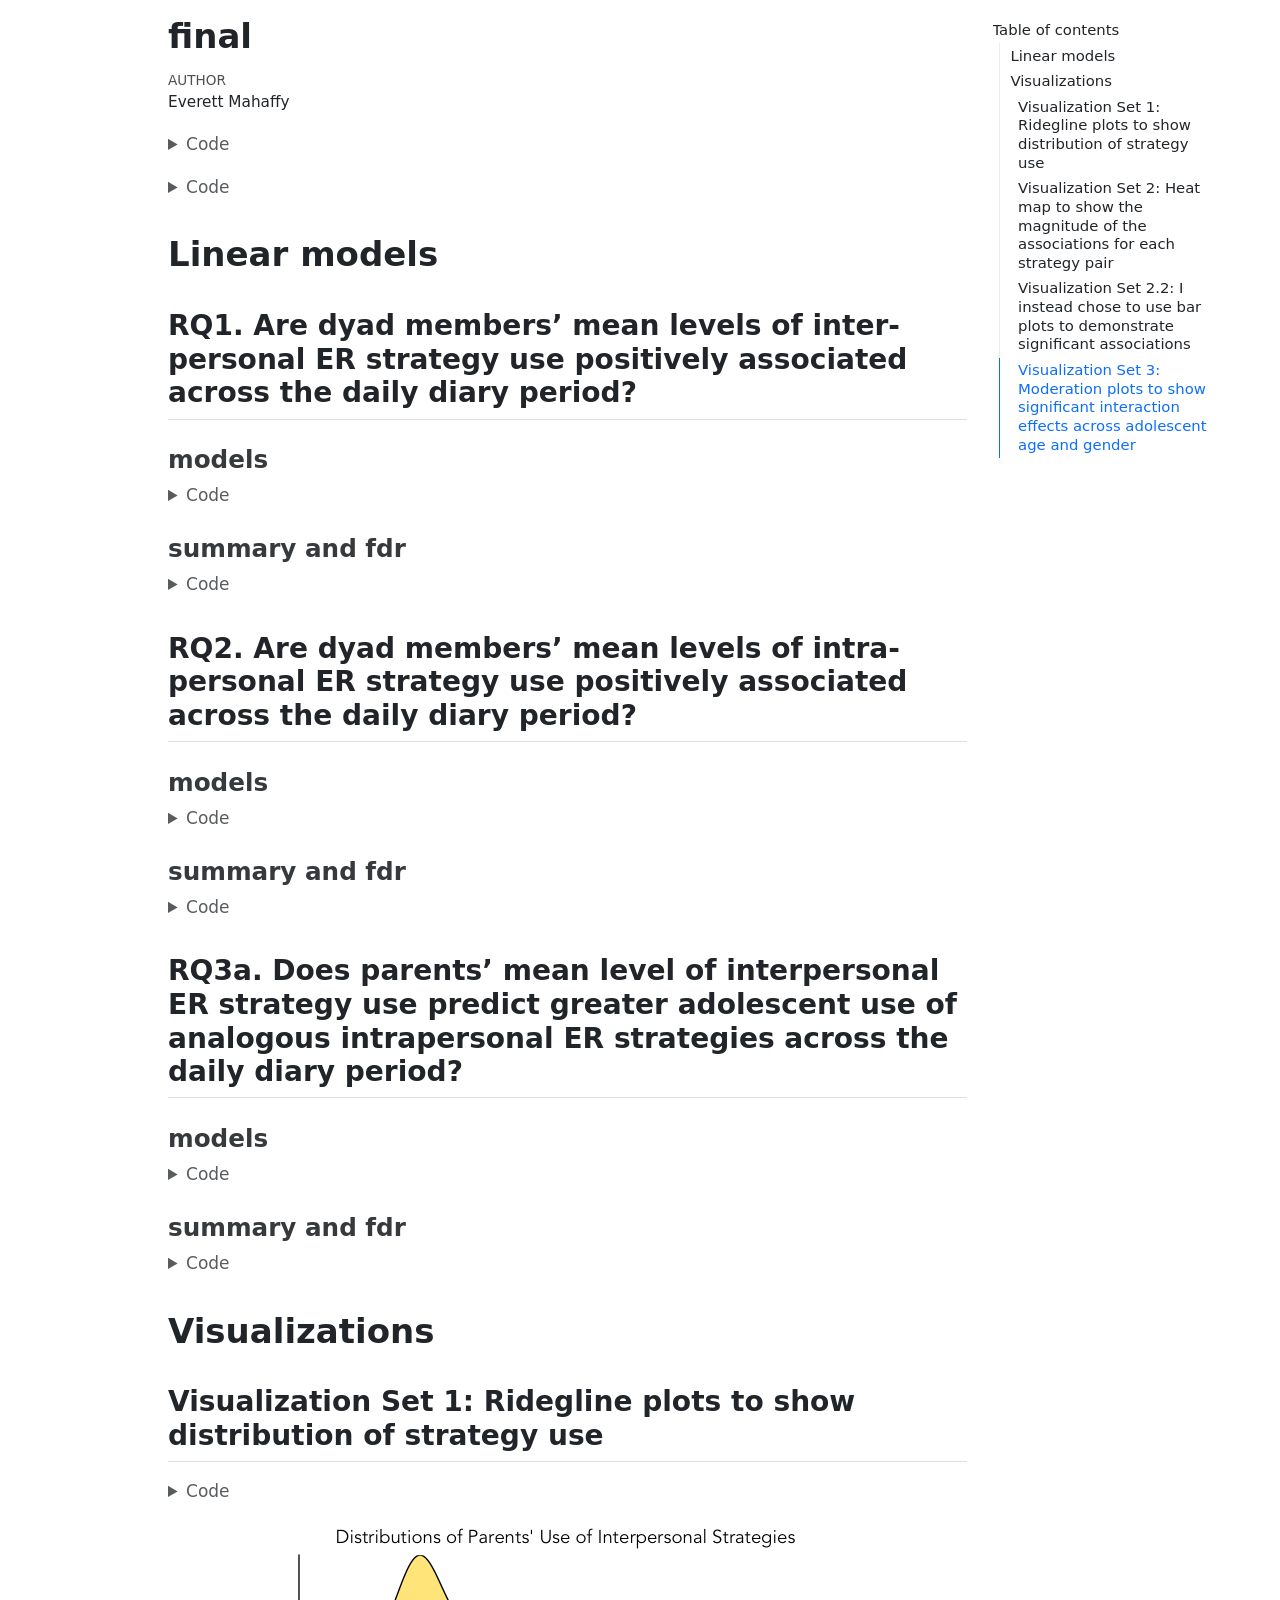
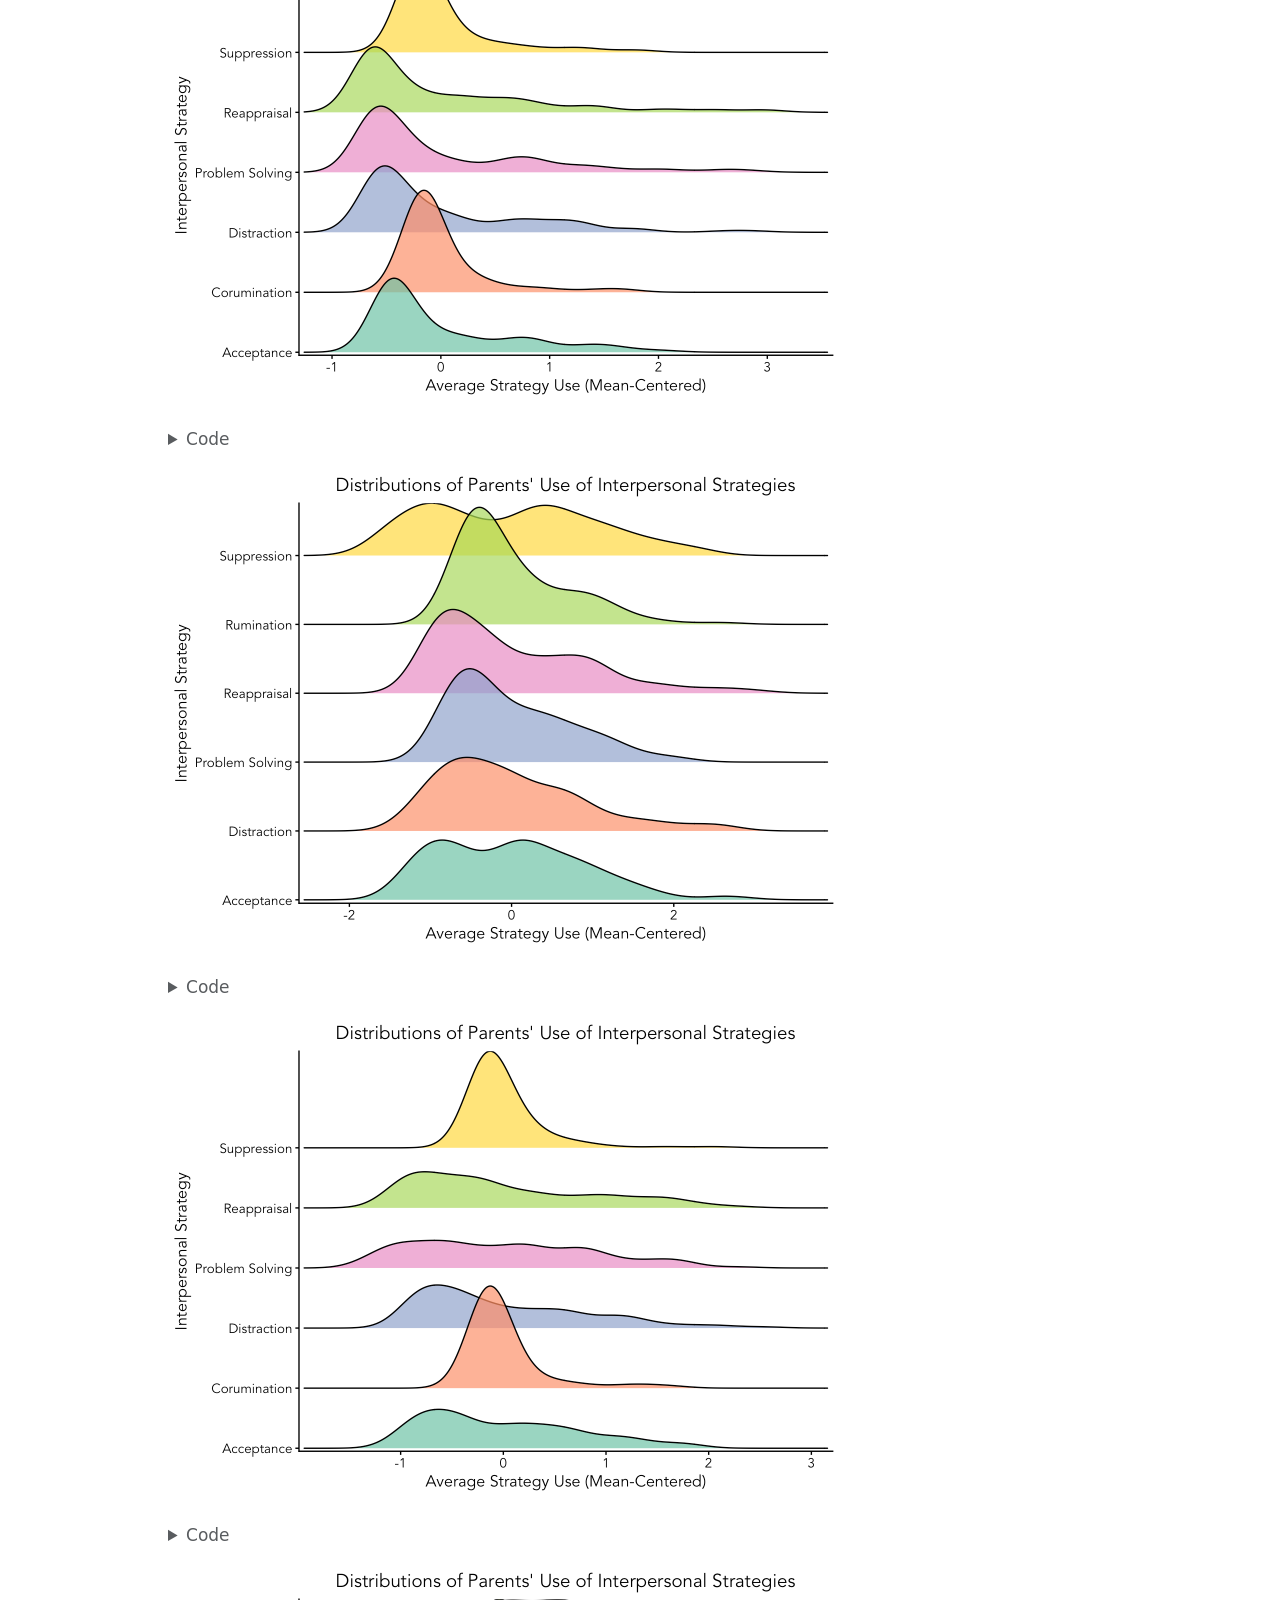
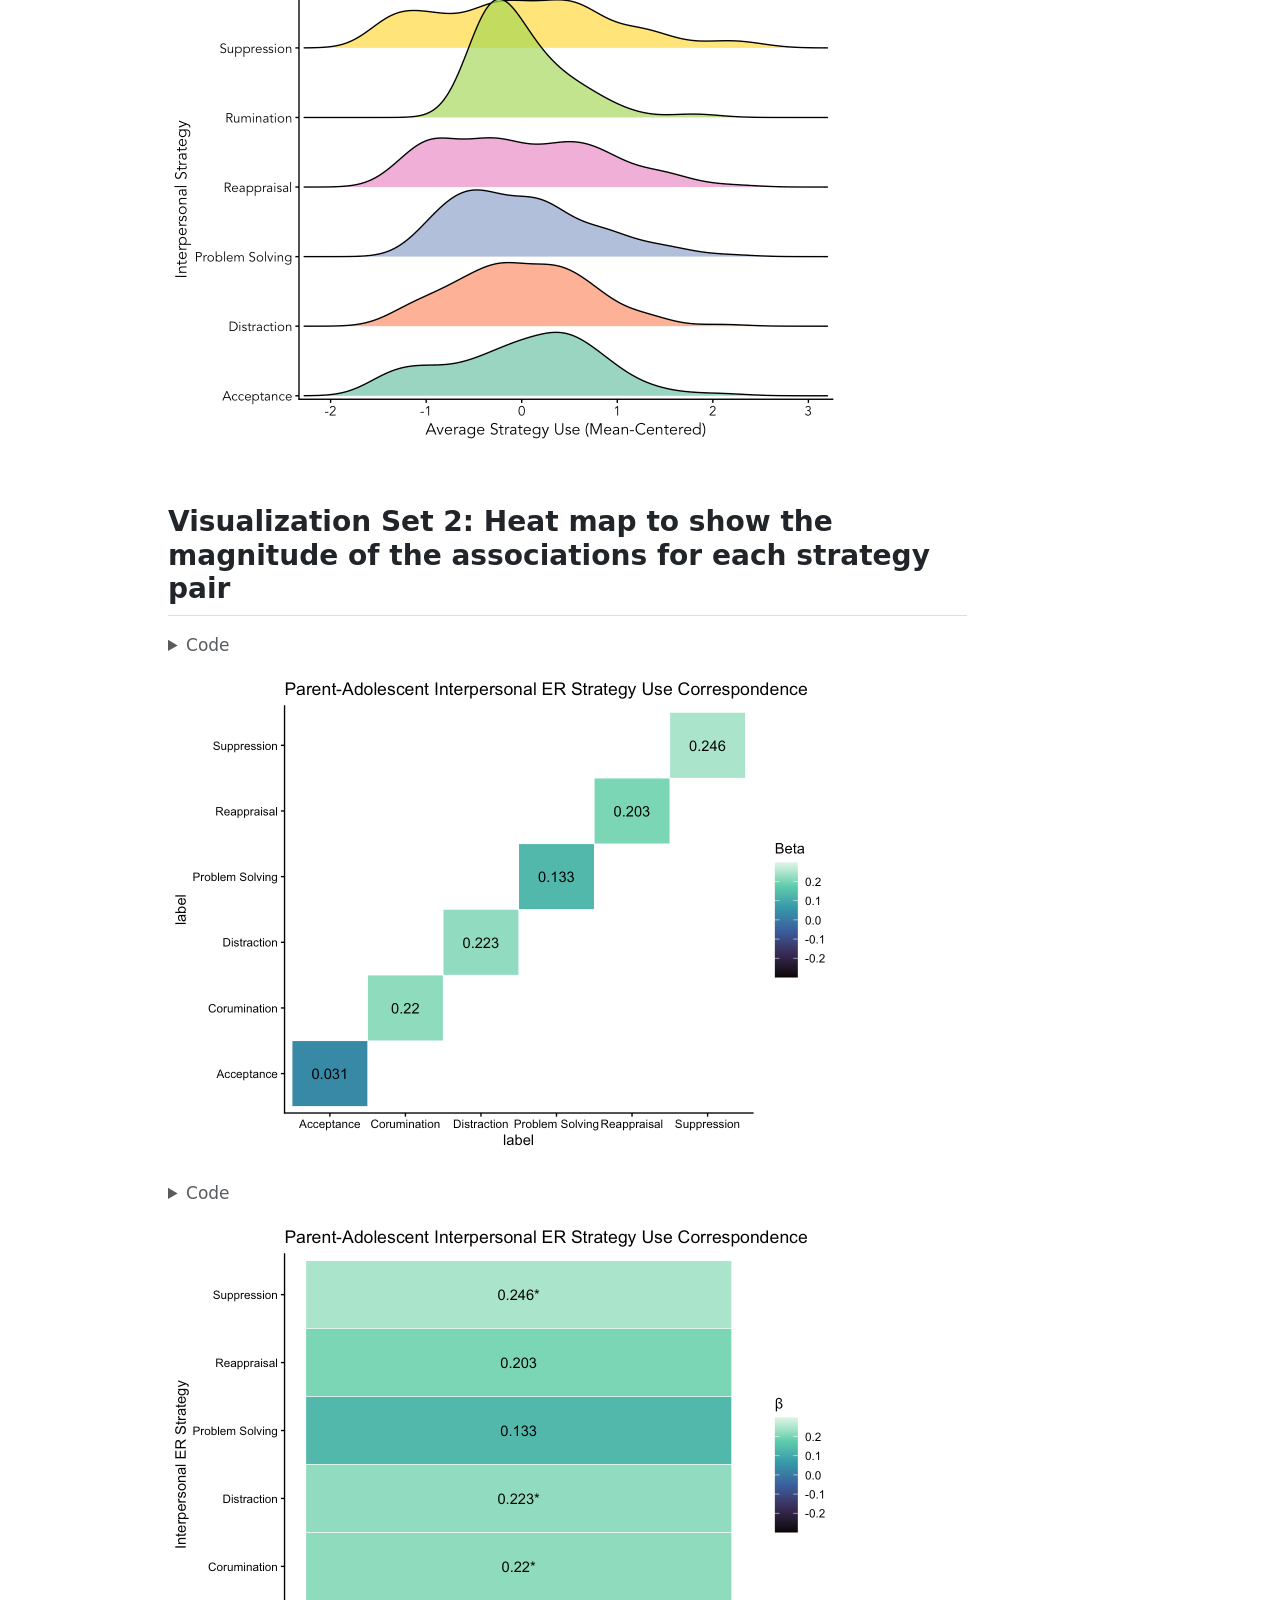
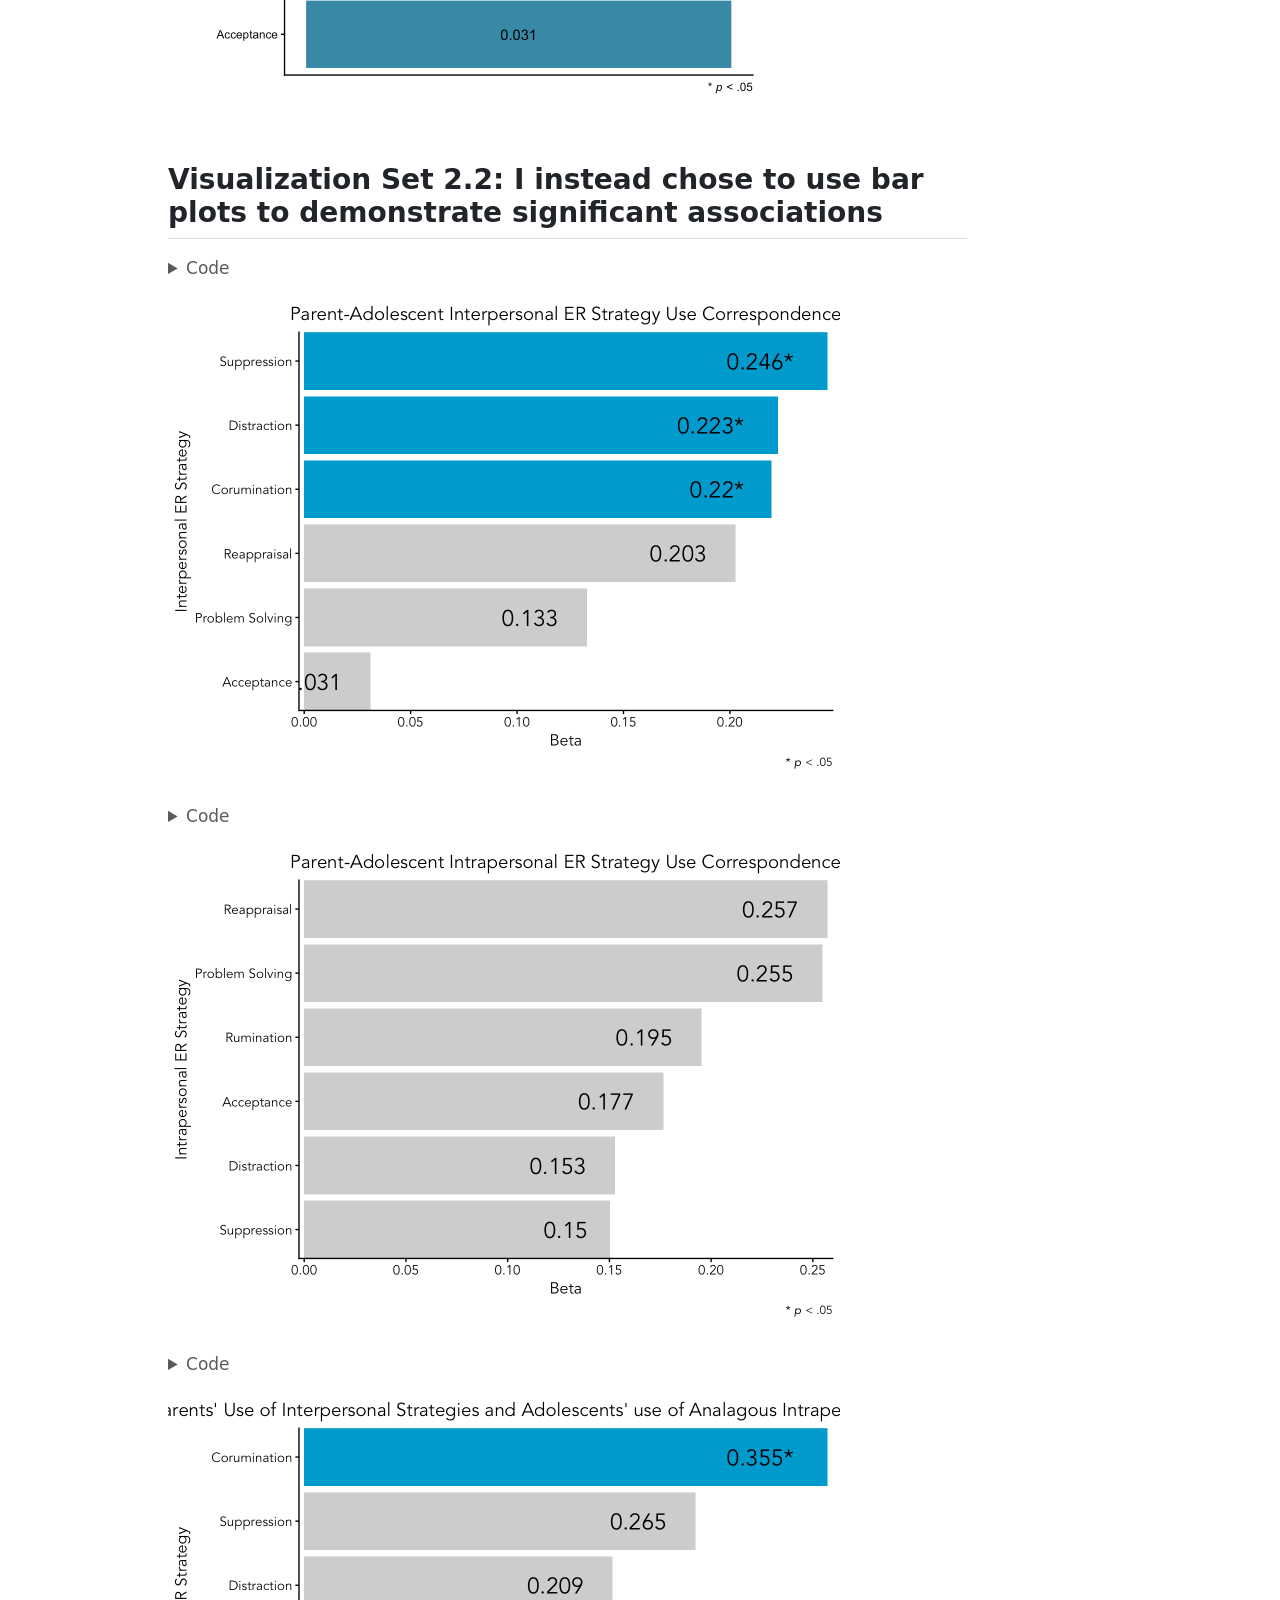
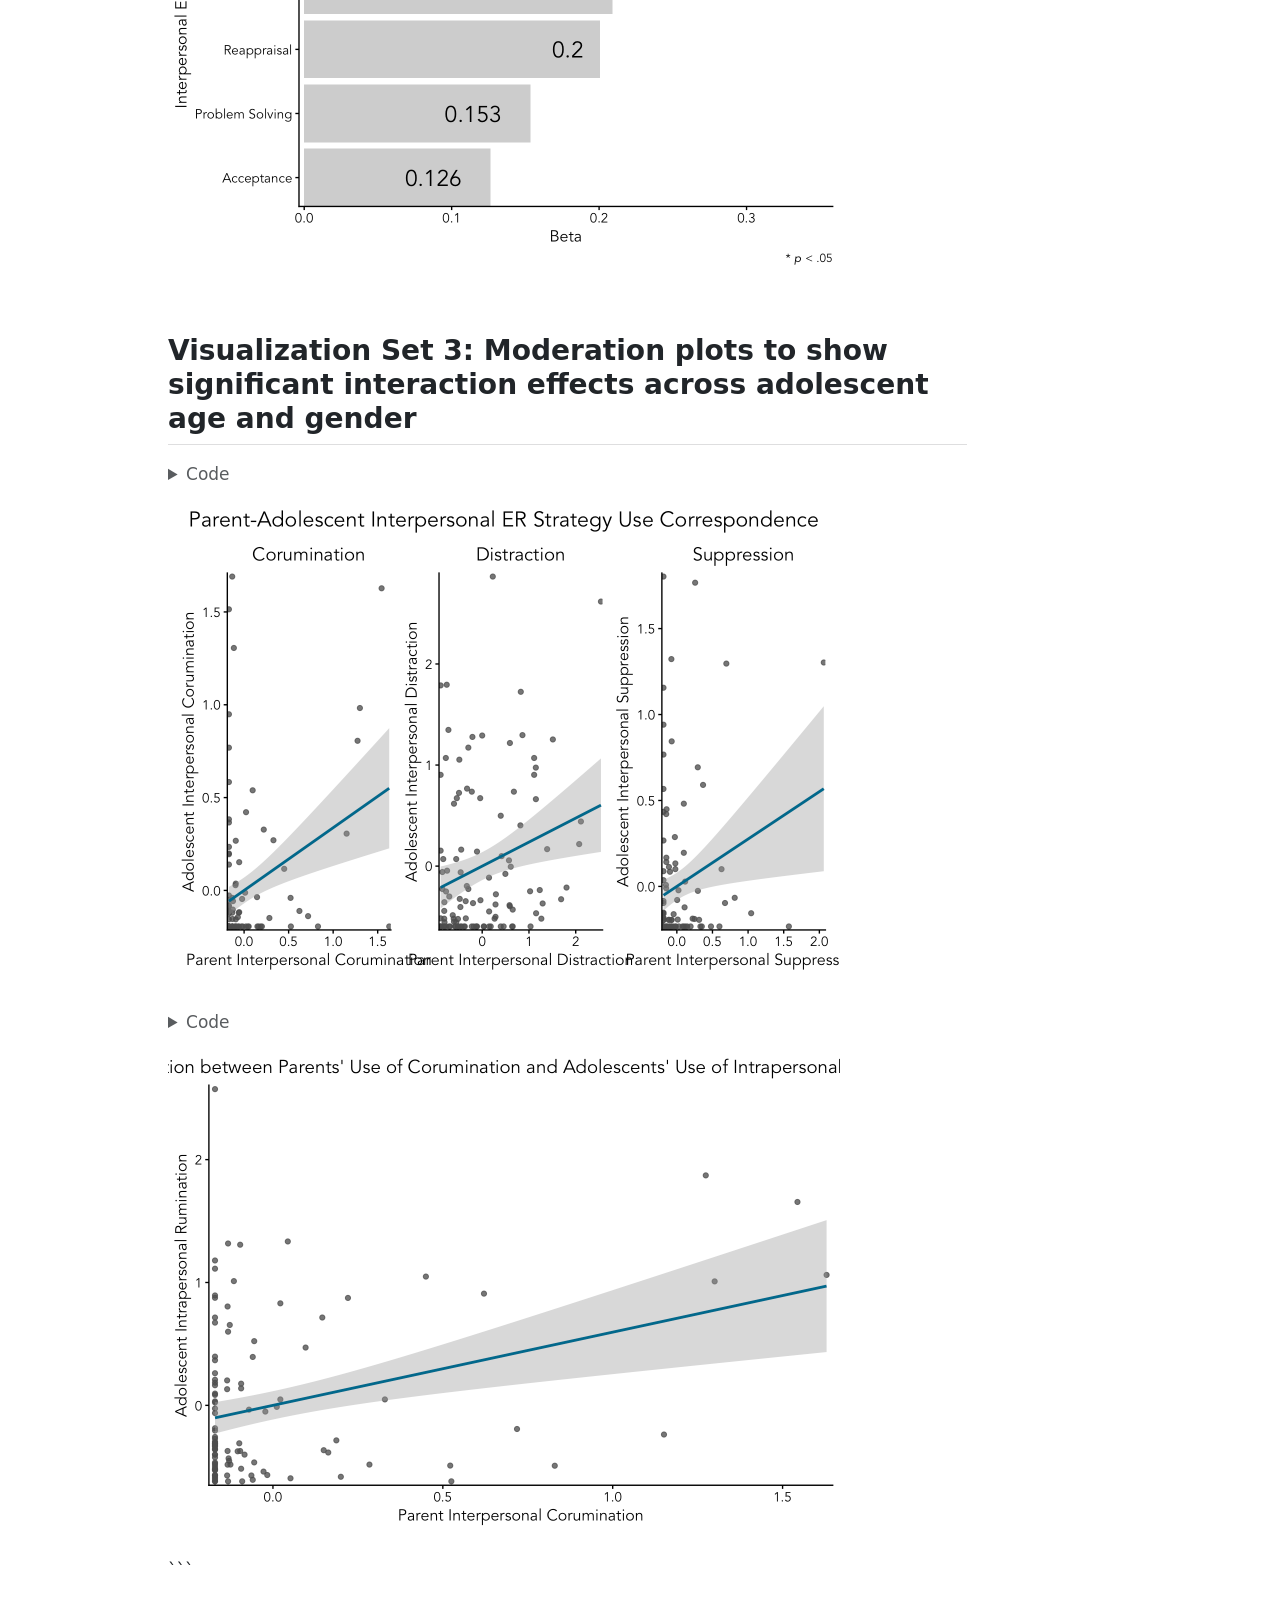
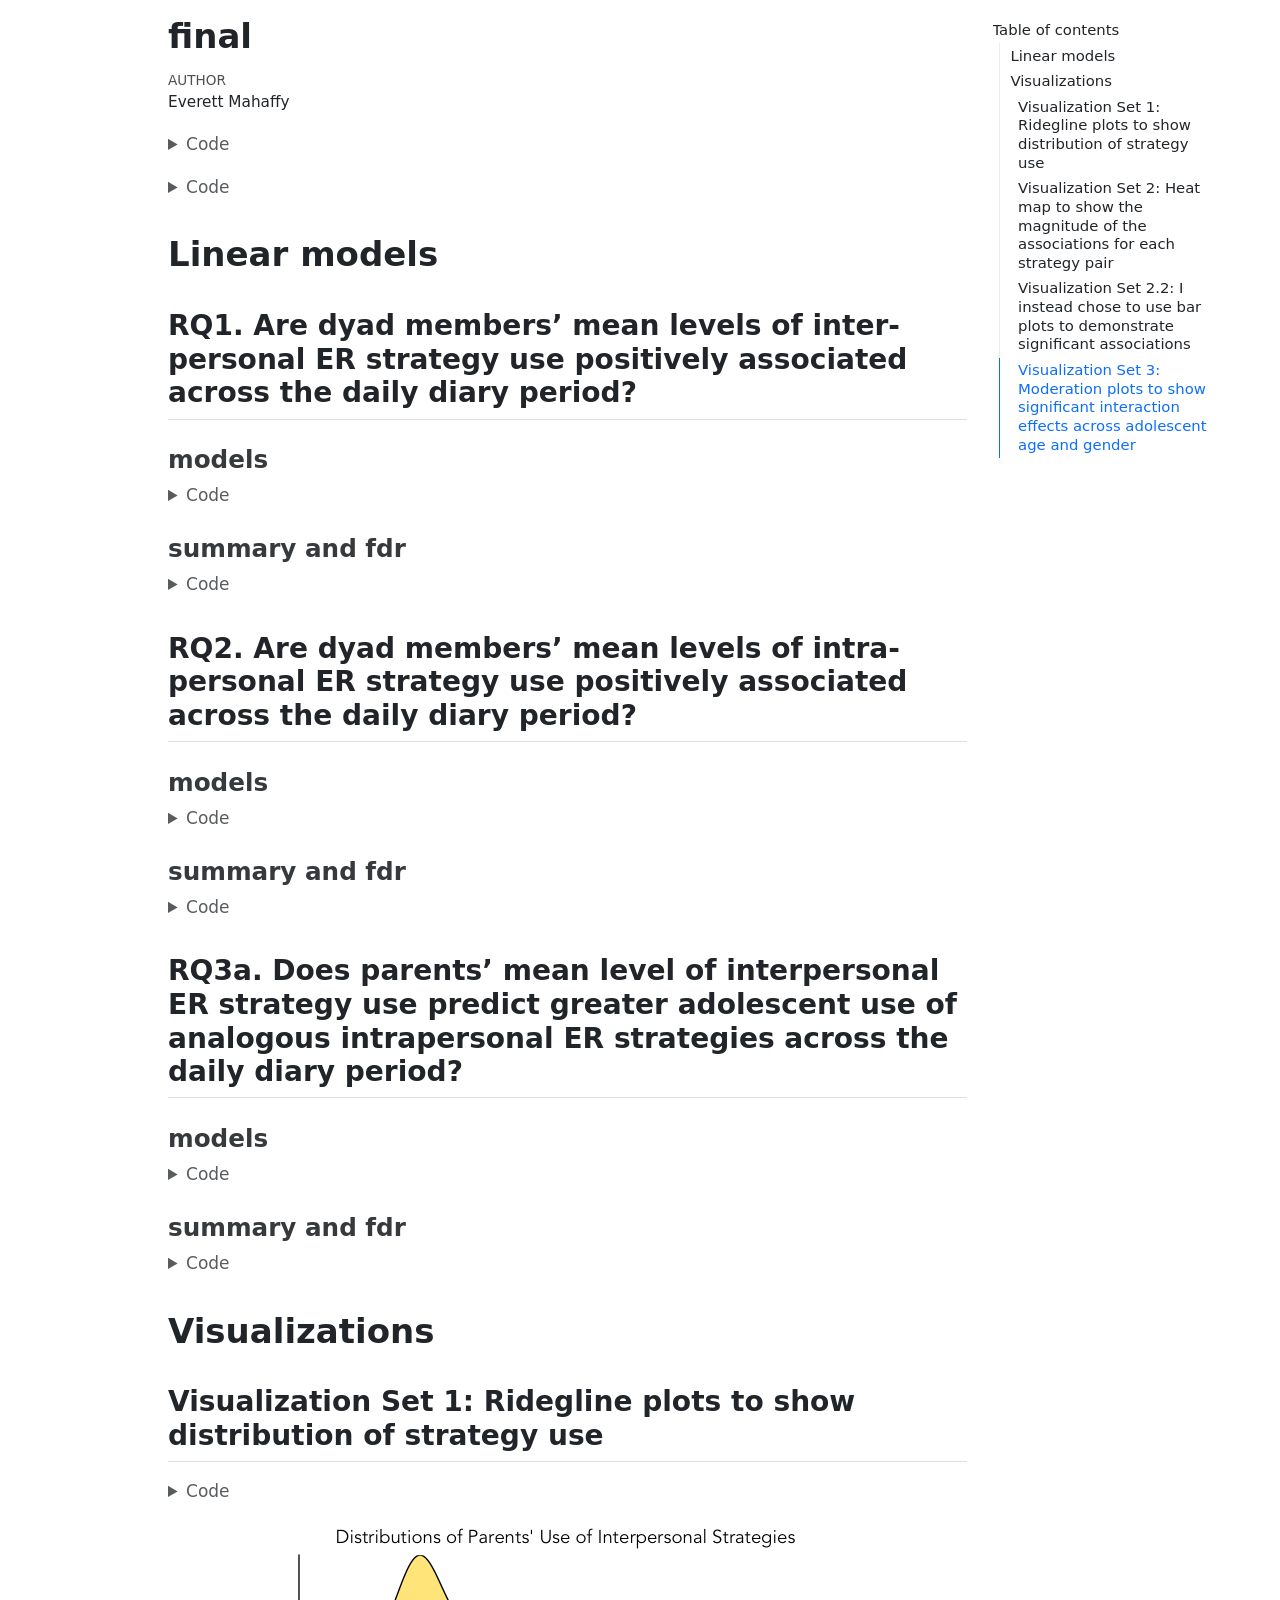
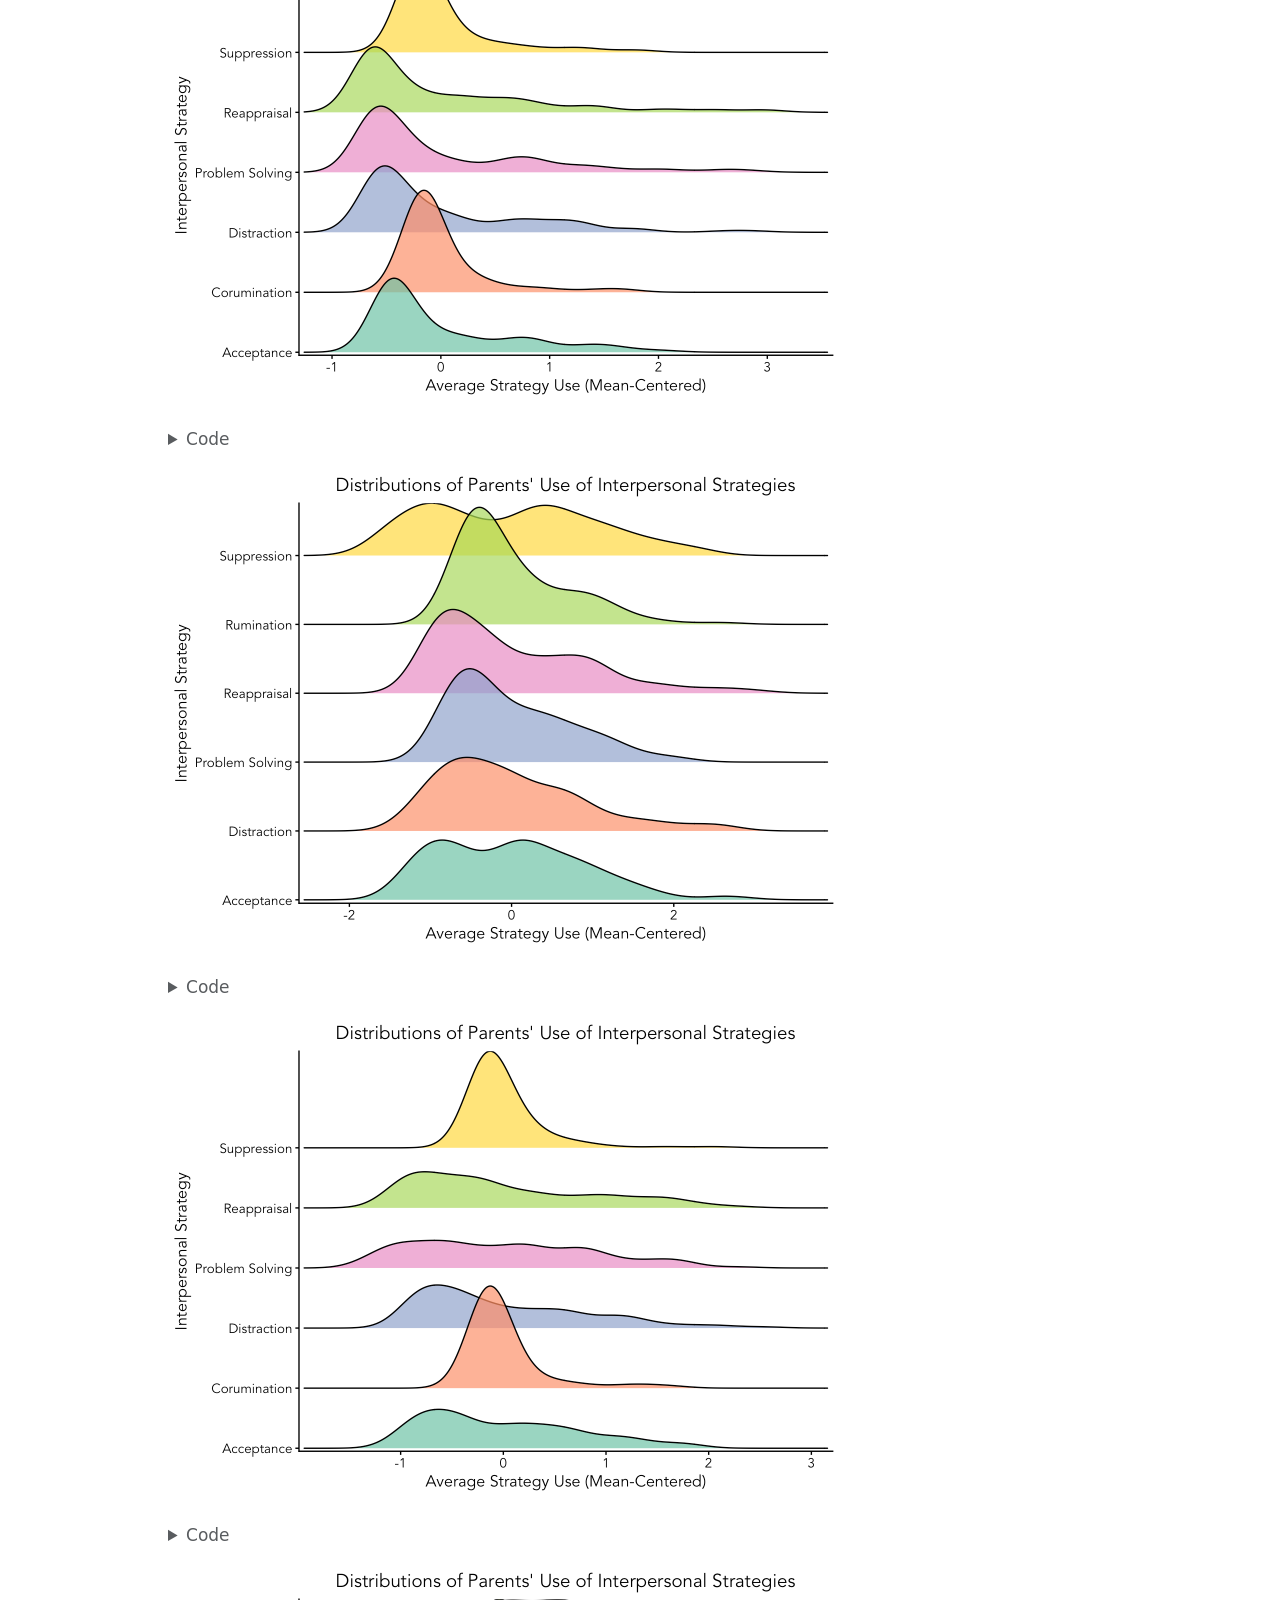
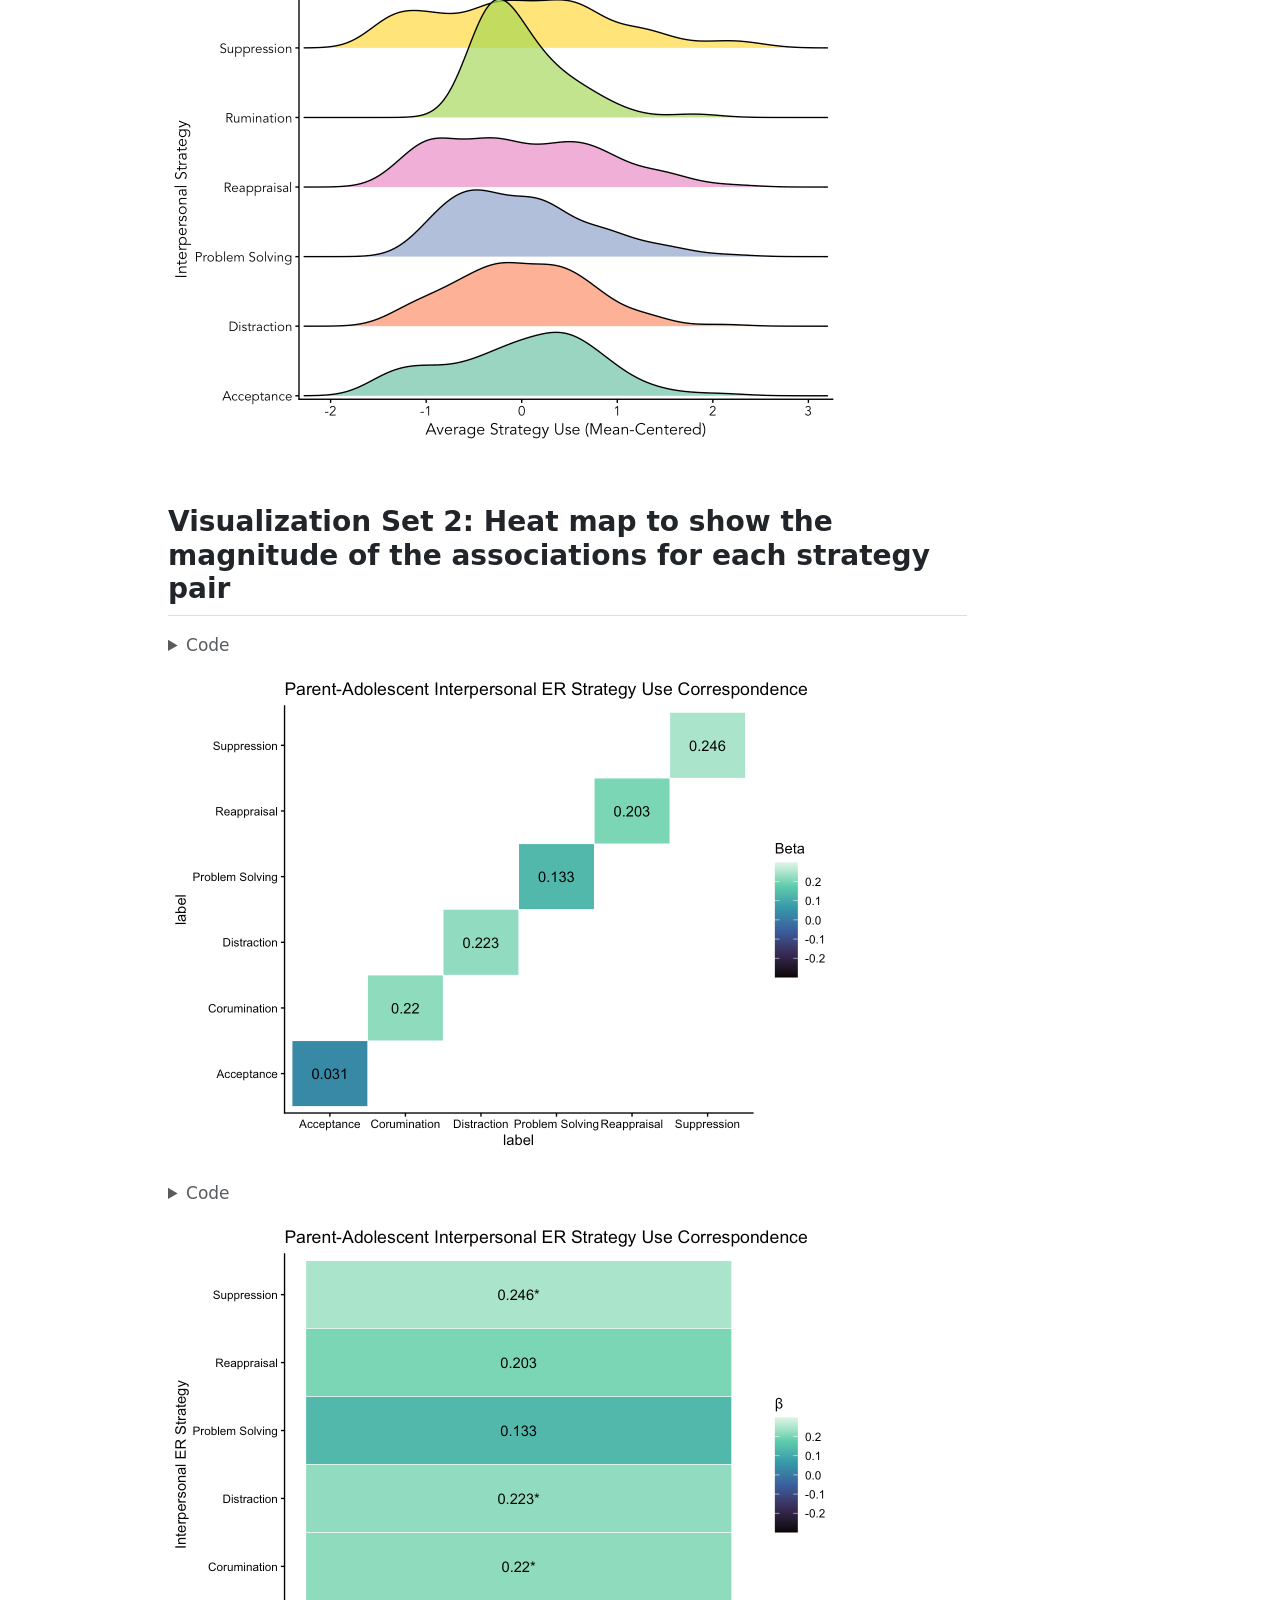
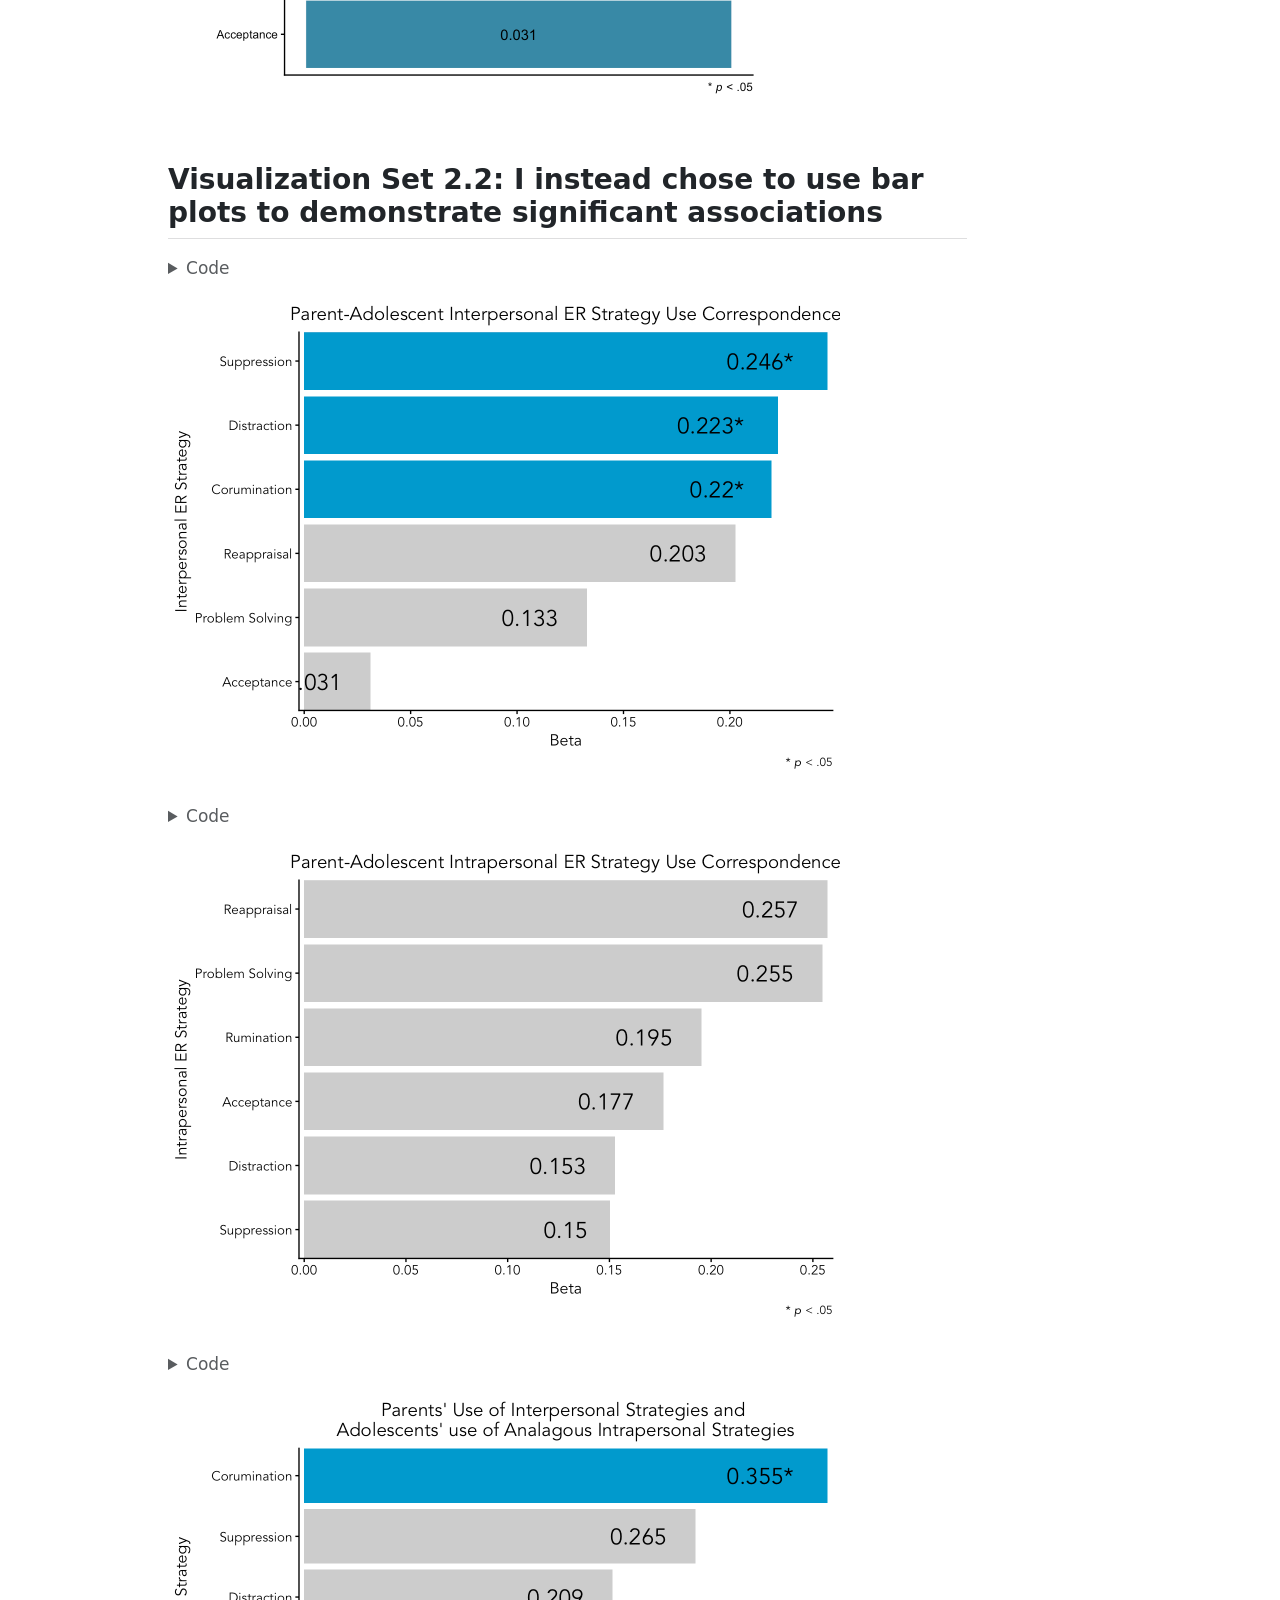
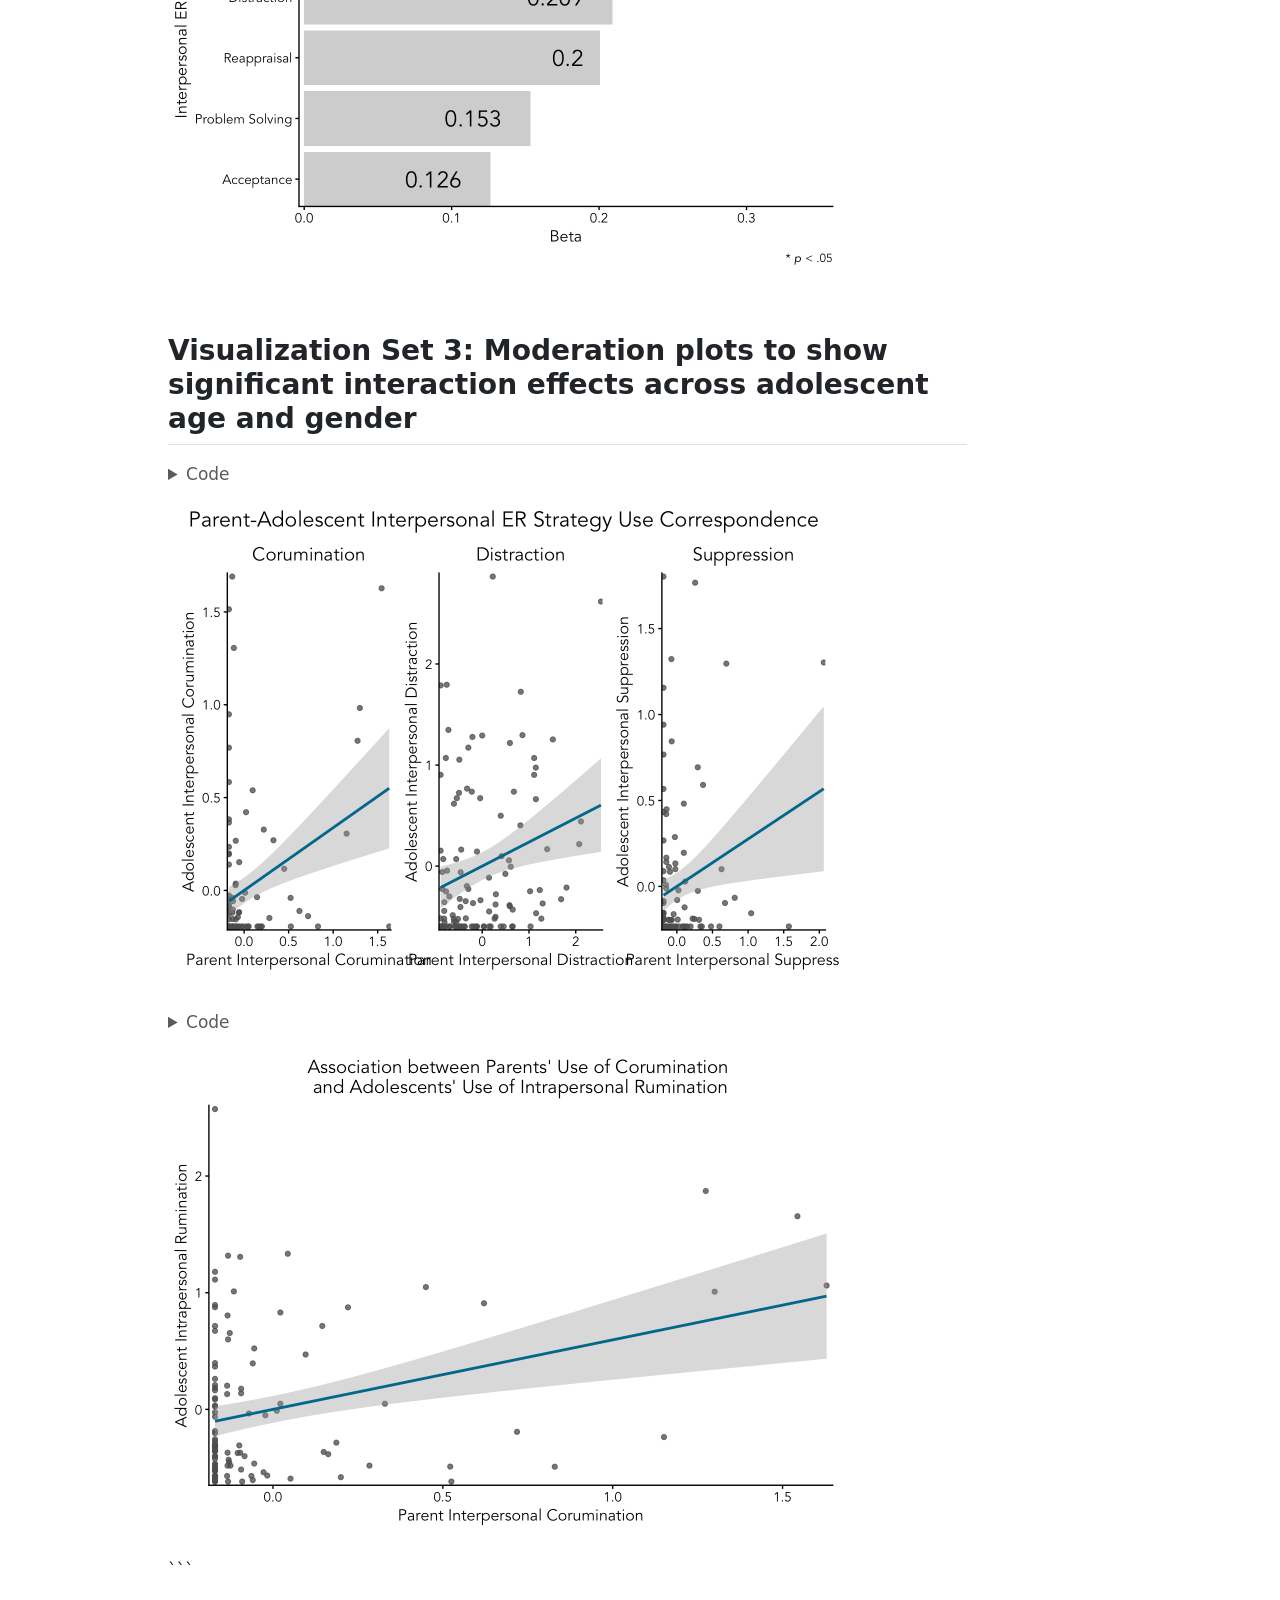
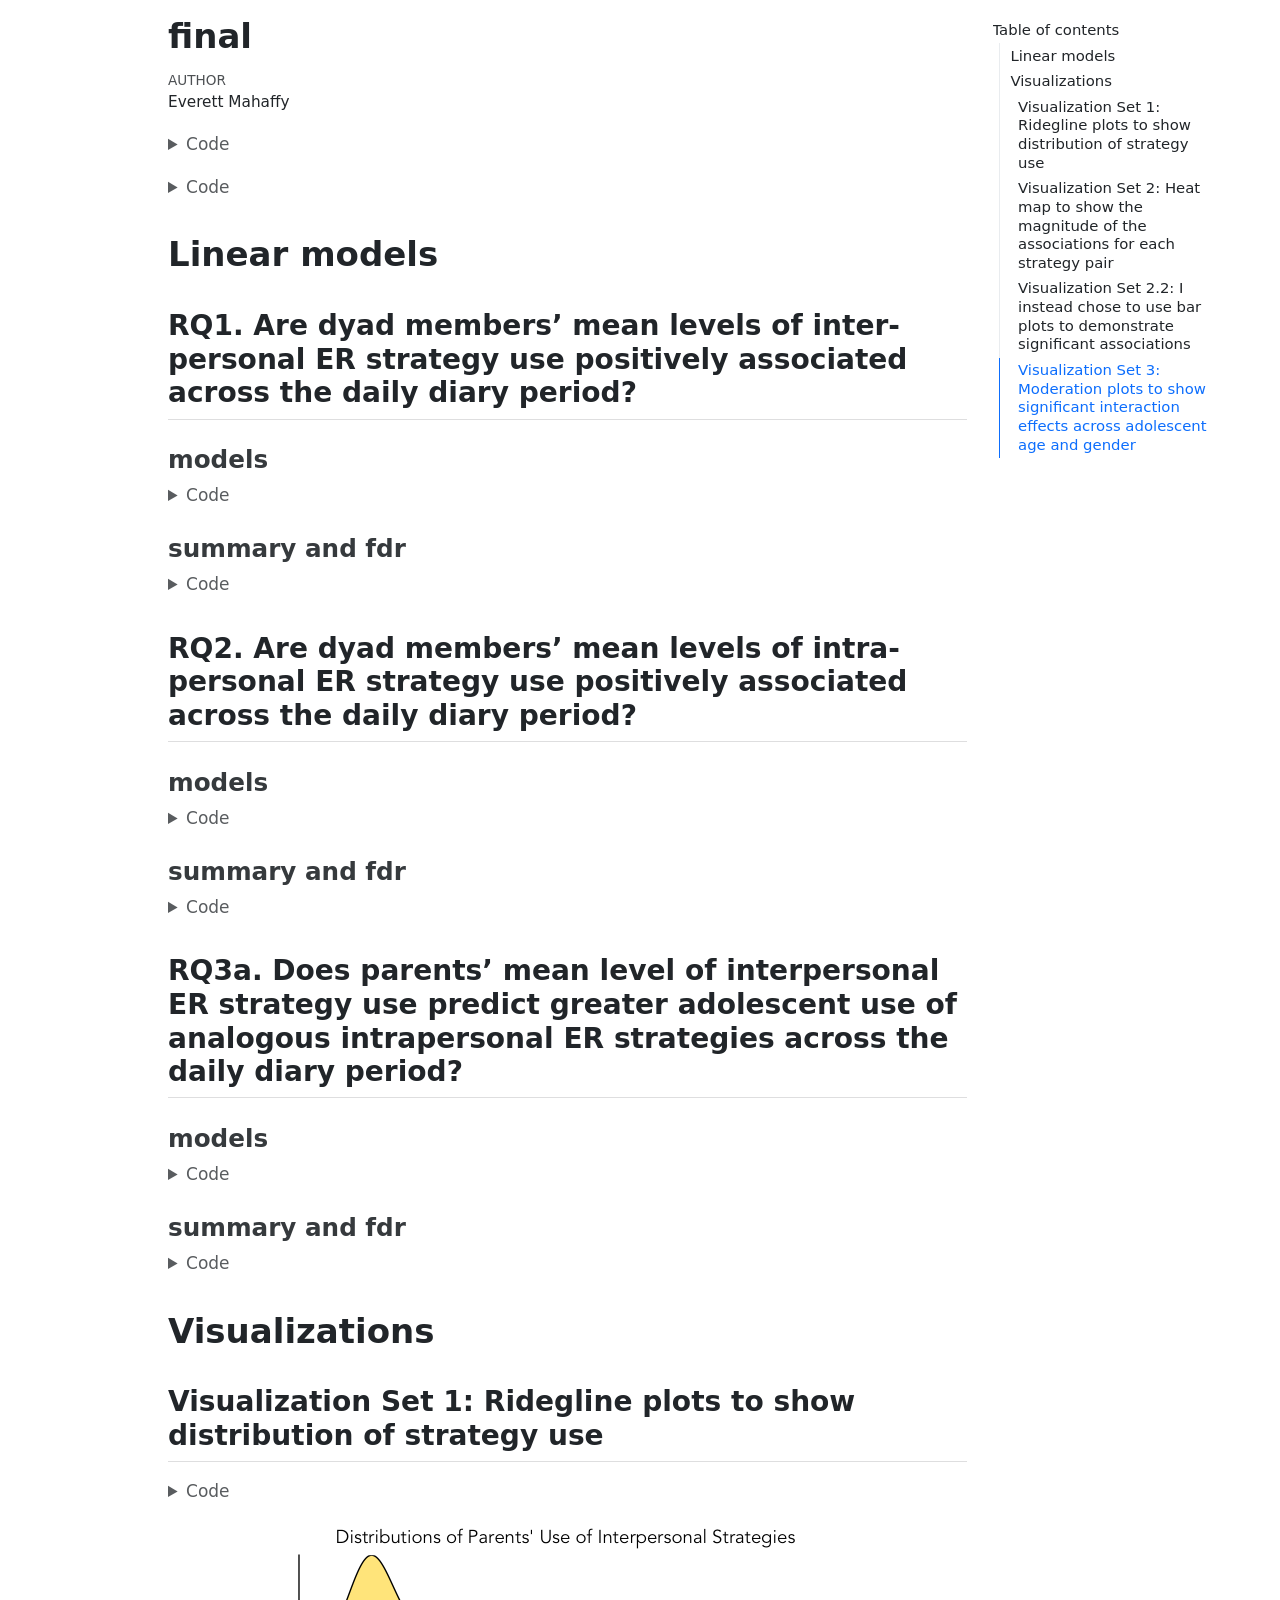
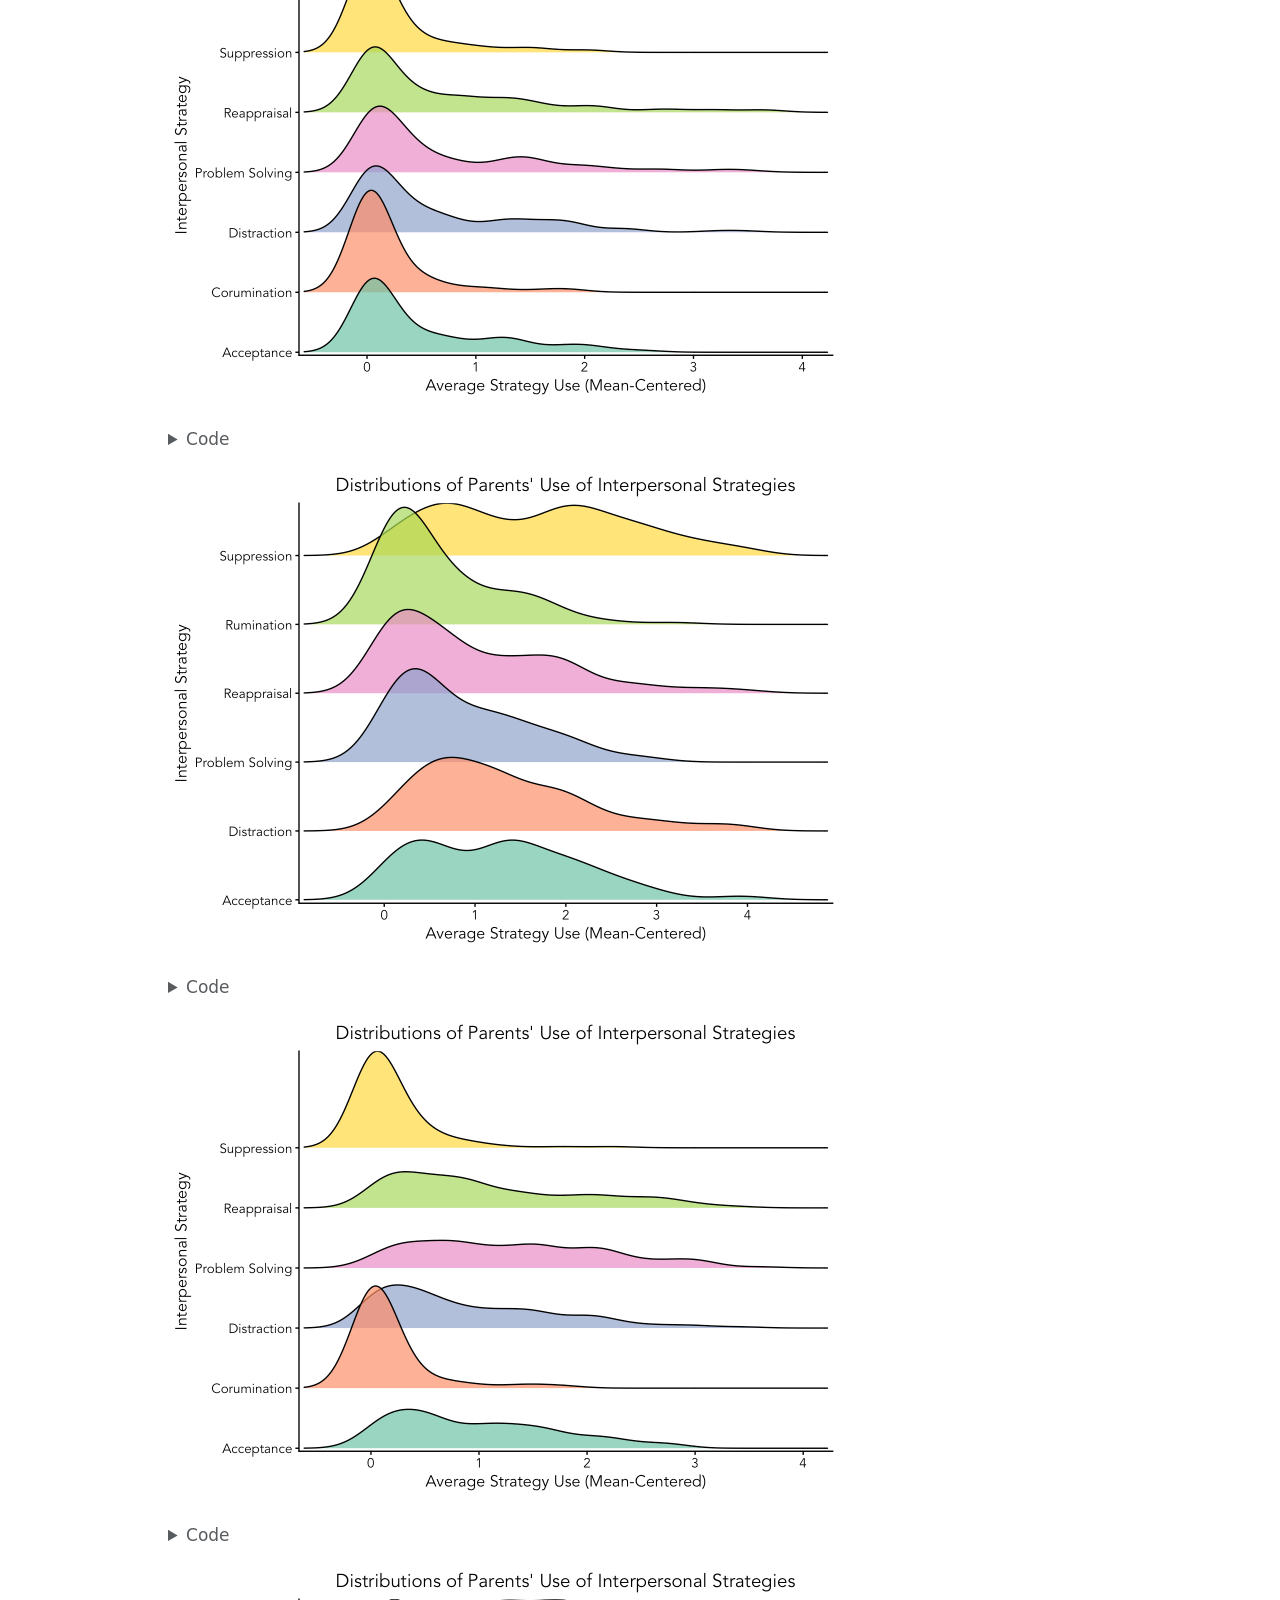
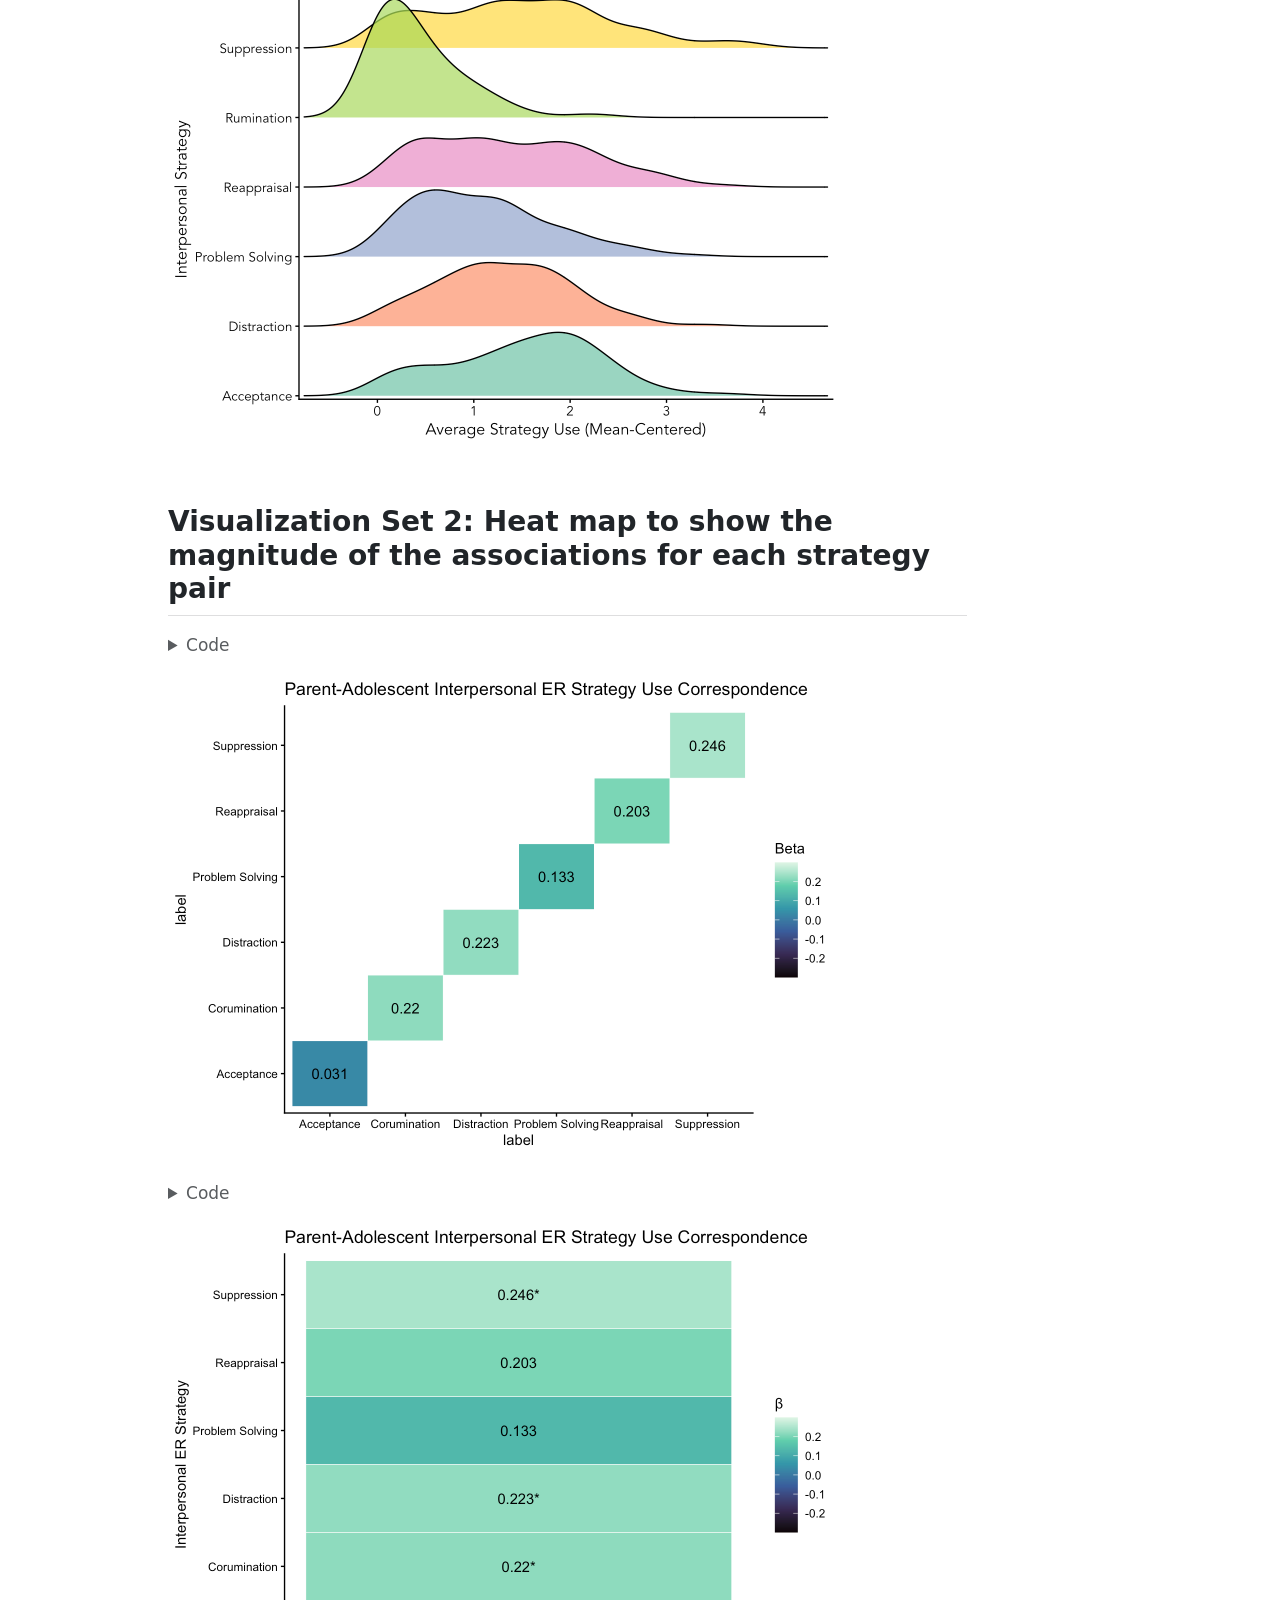
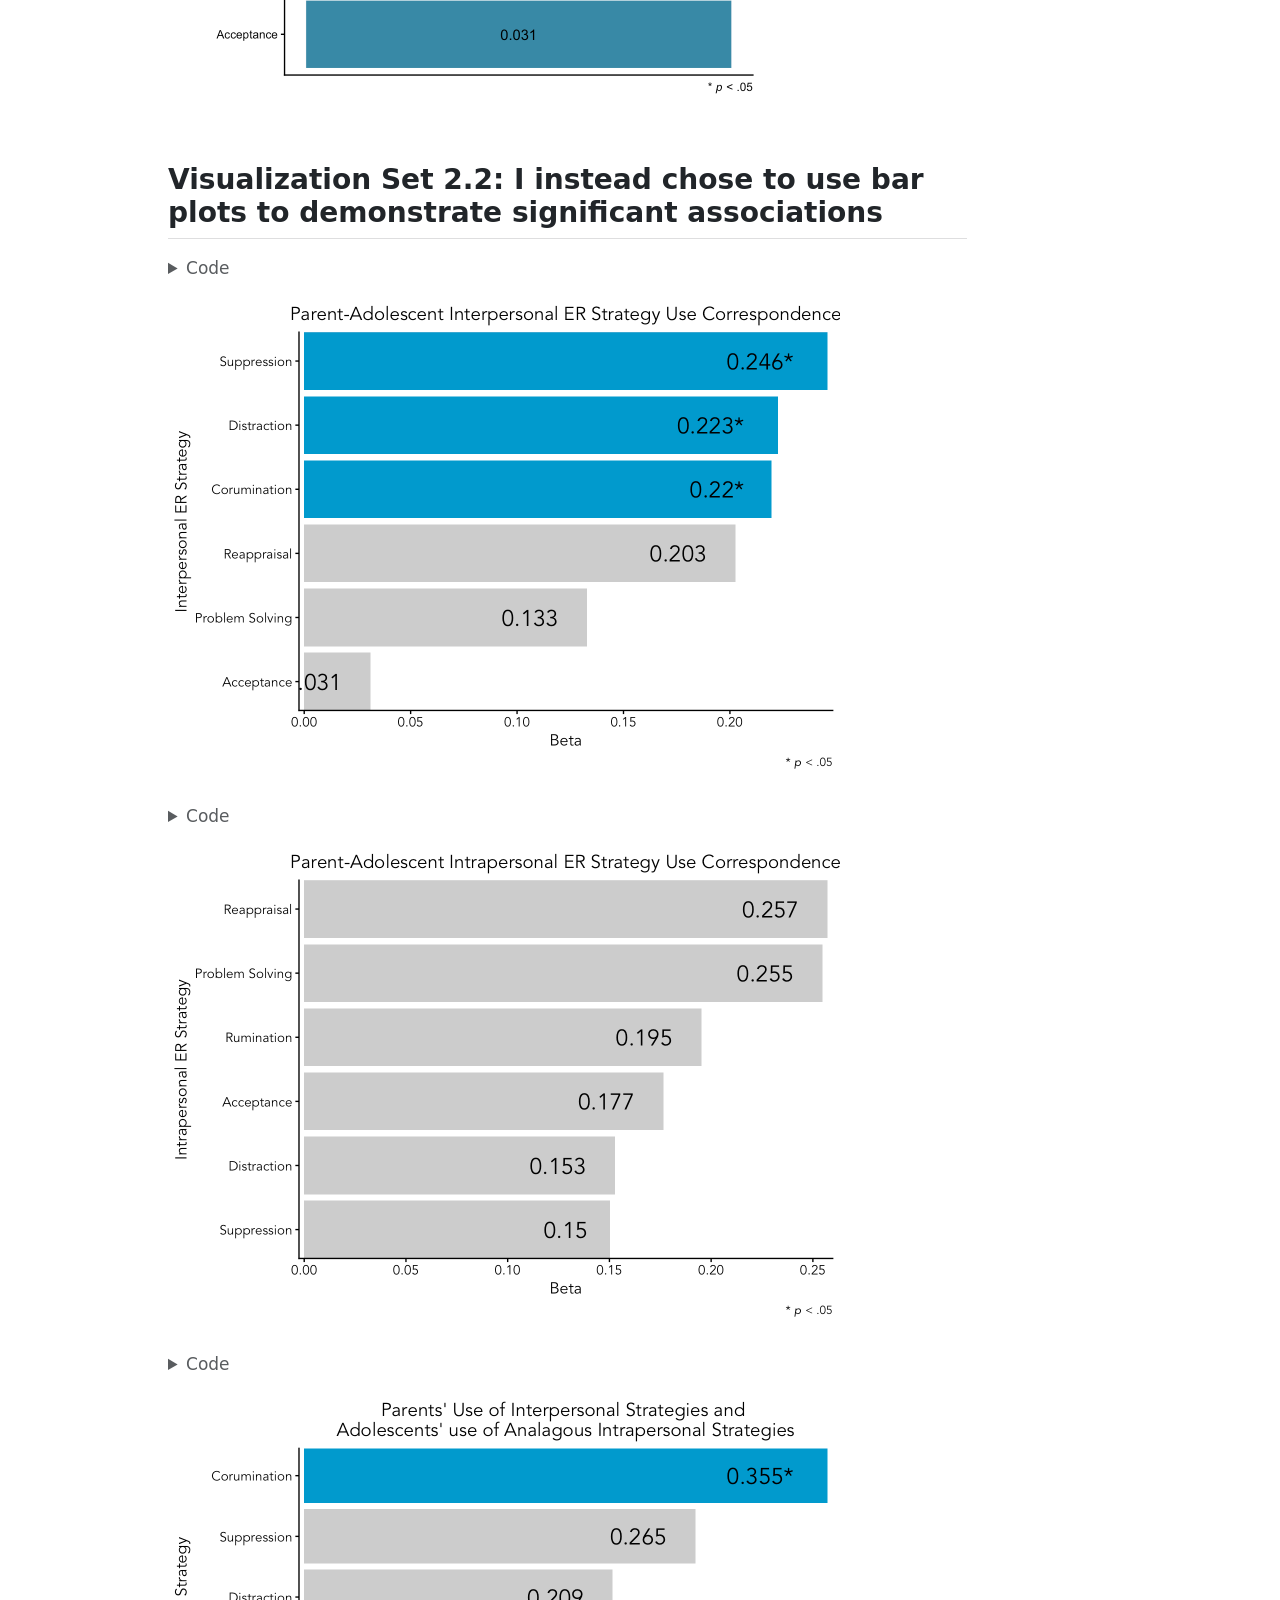
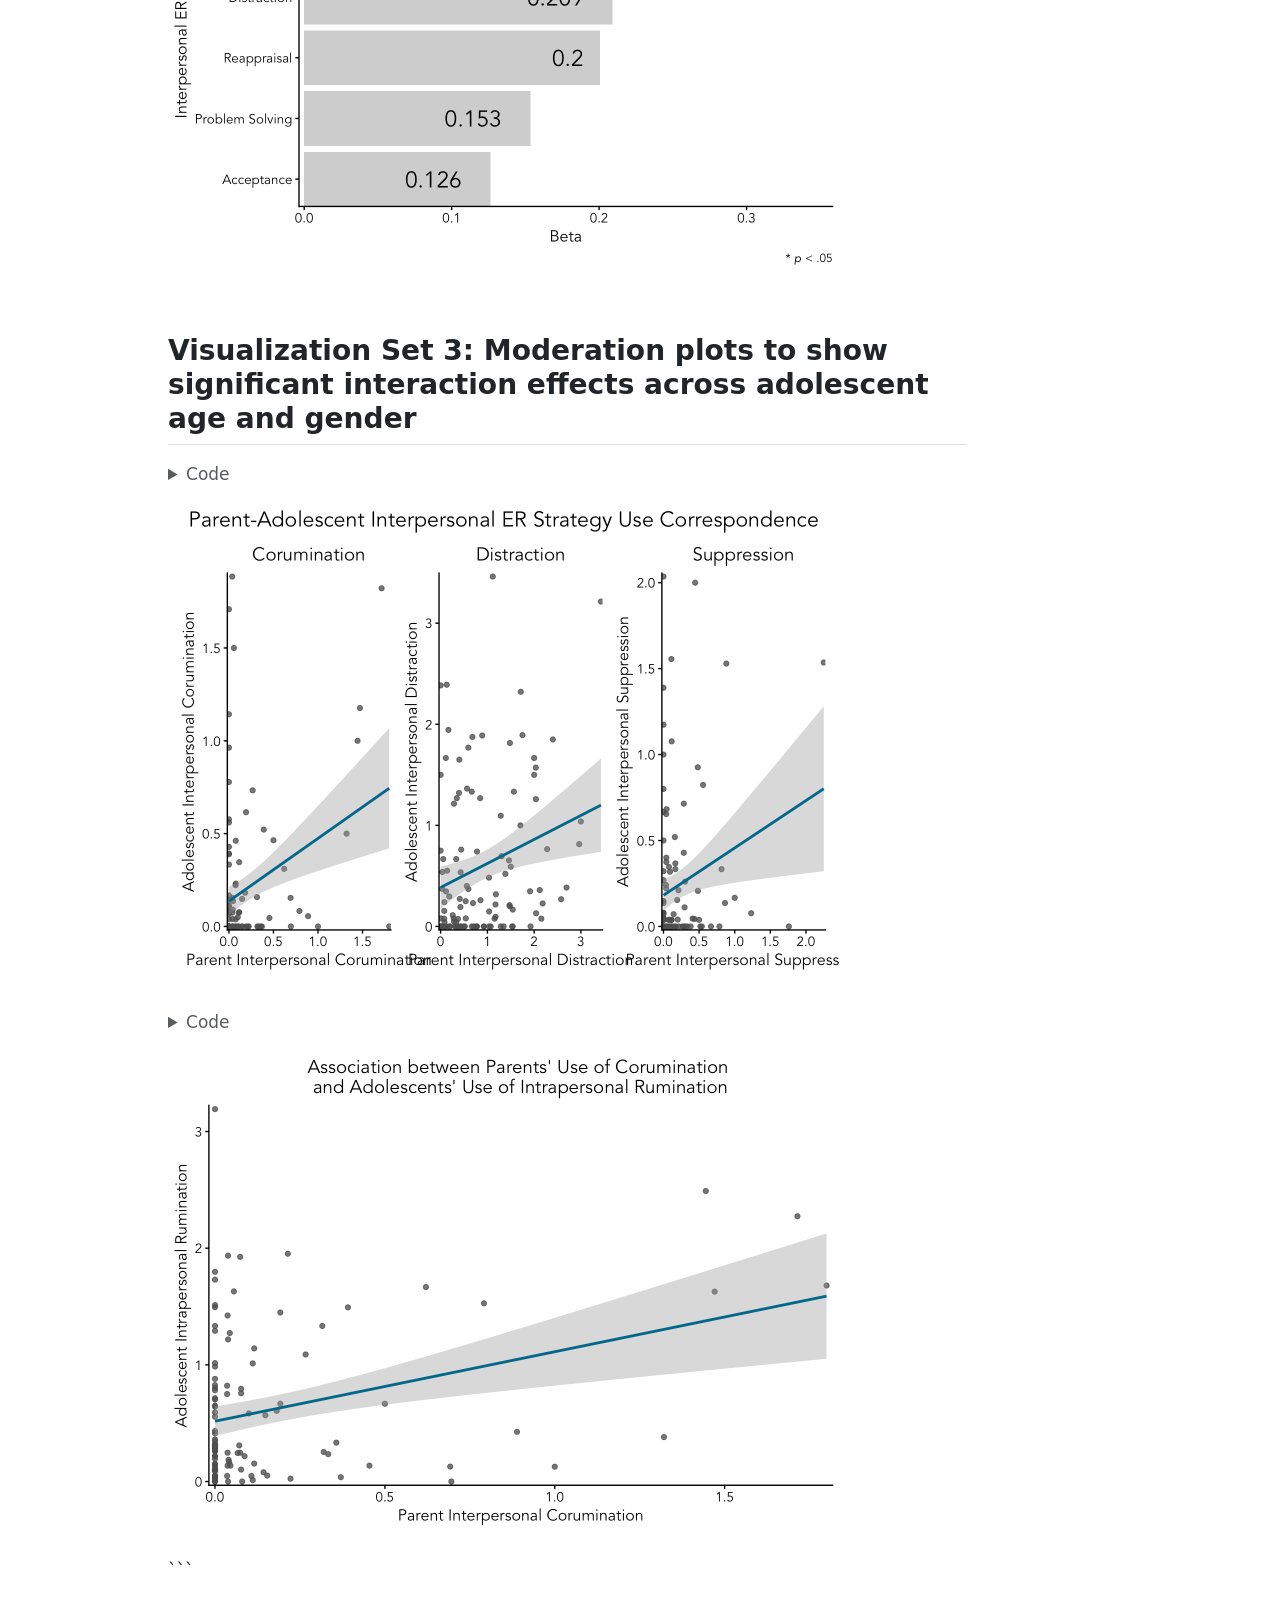
